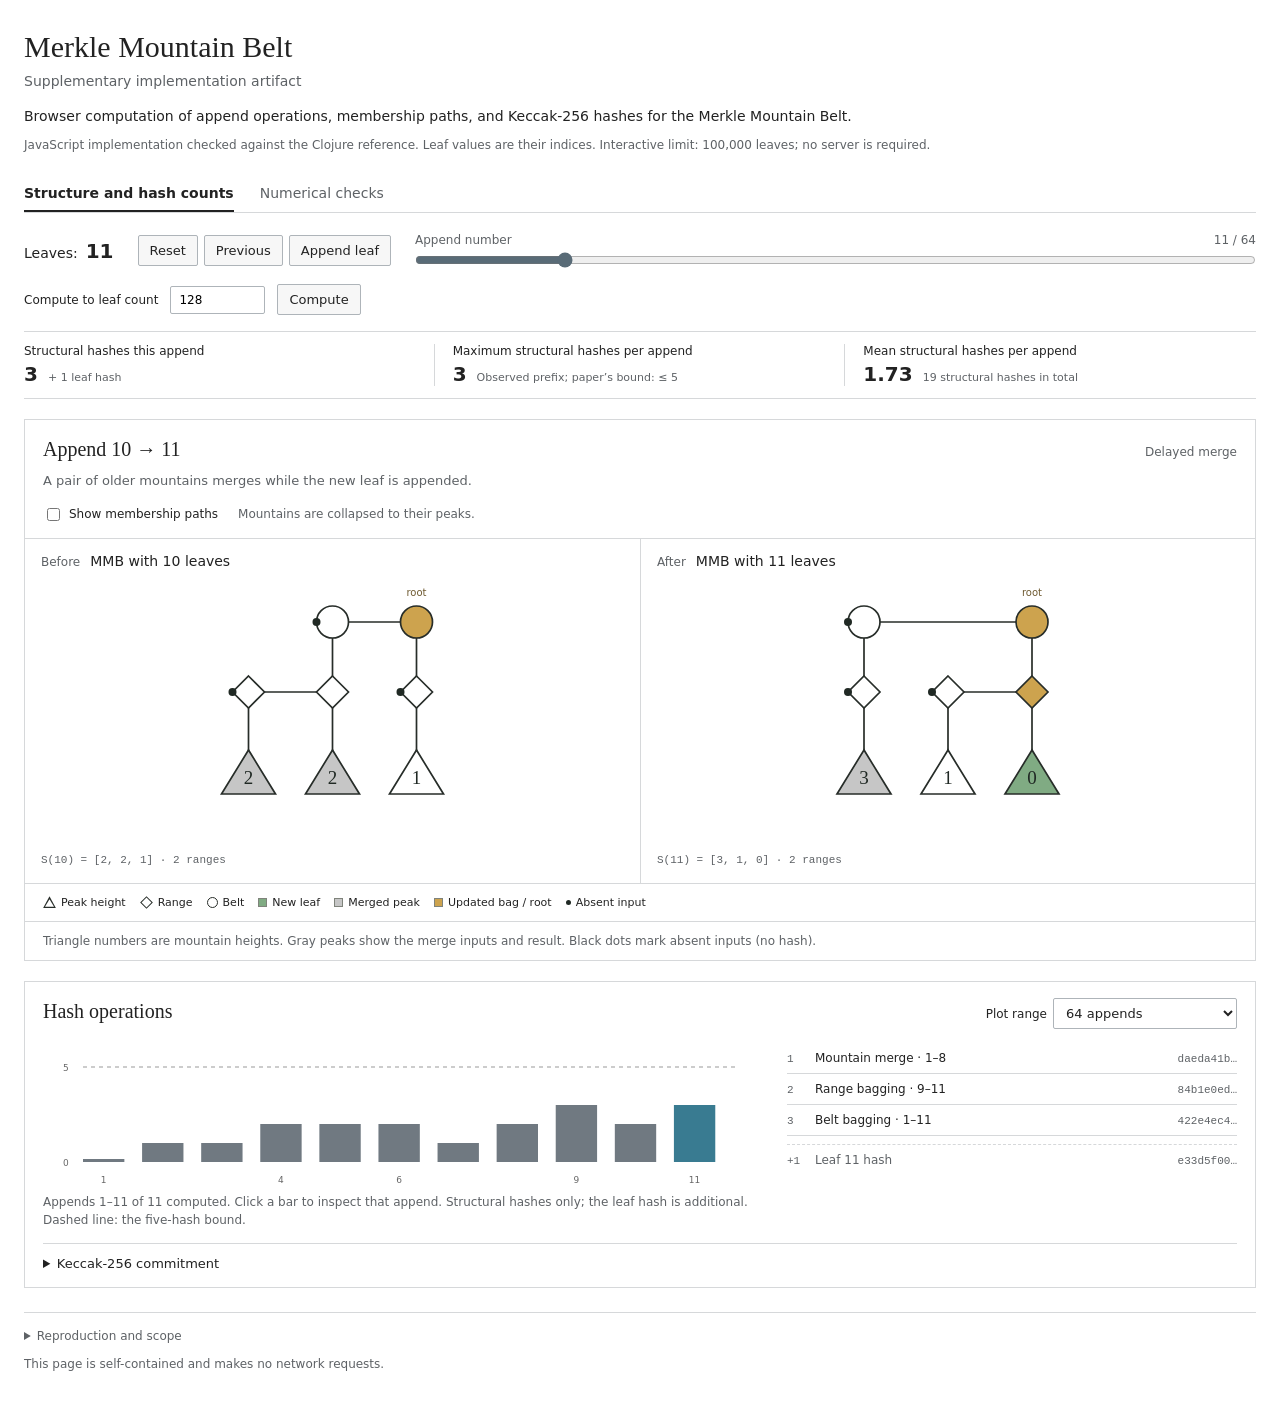
==== docs/index.html @ 8d58eaf4 "add demo interface & instructions" ====
<!doctype html>
<html lang="en">
<head>
  <meta charset="utf-8">
  <meta name="viewport" content="width=device-width,initial-scale=1">
  <meta name="referrer" content="no-referrer">
  <link rel="icon" href="data:,">
  <title>Merkle Mountain Belt — implementation artifact</title>
  <style>:root {
  --paper:#fff; --surface:#fff; --ink:#222; --muted:#5e6266; --line:#d6d8da; --blue:#397b91; --red:#9b3c31;
  font-family:ui-sans-serif,system-ui,-apple-system,BlinkMacSystemFont,"Segoe UI",sans-serif;
  font-size:14px; color:var(--ink); background:var(--paper); font-synthesis:none;
}
* { box-sizing:border-box; }
body { margin:0; }
h1,h2,h3,p { margin:0; }
p { line-height:1.55; }
h1,h2 { font-family:Georgia,"Times New Roman",serif; font-weight:400; }
h1 { font-size:30px; line-height:1.25; }
h2 { font-size:20px; line-height:1.3; }
h3 { font-size:14px; font-weight:600; }
code { font-family:ui-monospace,SFMono-Regular,Consolas,monospace; }
button,input,select { font:inherit; }
.compute-controls { display:flex; flex-wrap:wrap; align-items:center; gap:8px 12px; margin:0 0 16px; font-size:12px; }
.compute-controls input { width:95px; border:1px solid #aeb4b9; border-radius:2px; padding:6px 8px; }
.compute-controls .small { flex:1; min-width:200px; }
button,select,input[type=range],input[type=checkbox],summary { cursor:pointer; }
button,a,input,select,summary,[tabindex] { -webkit-tap-highlight-color:transparent; }
button:focus-visible,a:focus-visible,input:focus-visible,select:focus-visible,summary:focus-visible,[tabindex]:focus-visible { outline:2px solid var(--blue); outline-offset:3px; }
button { color:inherit; }
button:disabled { opacity:.45; cursor:not-allowed; }
a { color:inherit; }
input[type=range],input[type=checkbox] { accent-color:#596b77; }
output,.state-number,.metrics strong { font-variant-numeric:tabular-nums; }
.wrap { max-width:1280px; margin:auto; padding:0 24px; }
.intro { padding:28px 0 22px; }
.intro .subtitle { margin:5px 0 14px; color:var(--muted); }
.intro > p { max-width:980px; }
.intro .scope { margin-top:8px; font-size:12px; color:var(--muted); }
.tabs { display:flex; gap:26px; border-bottom:1px solid var(--line); margin-bottom:20px; }
.tab { background:none; border:0; border-bottom:2px solid transparent; padding:9px 0; font-size:14px; color:var(--muted); }
.tab.active { color:var(--ink); border-bottom-color:var(--ink); font-weight:600; }
.control-bar { display:flex; align-items:center; gap:24px; margin-bottom:16px; }
.state-label { display:flex; gap:8px; align-items:baseline; white-space:nowrap; }
.state-number { font-size:20px; font-weight:600; min-width:25px; }
.transport { display:flex; gap:6px; }
.button { border:1px solid #aeb4b9; border-radius:2px; padding:7px 11px; background:#f7f7f7; font-size:13px; white-space:nowrap; }
.button:hover:enabled { background:#e9ecee; }
.button.full { width:100%; }
.scrubber { display:flex; flex:1; flex-direction:column; gap:5px; min-width:140px; font-size:12px; color:var(--muted); }
.scrubber span { display:flex; justify-content:space-between; gap:10px; }
.scrubber input { width:100%; margin:0; }
.metrics { display:grid; grid-template-columns:repeat(3,minmax(0,1fr)); padding:12px 0; border-top:1px solid var(--line); border-bottom:1px solid var(--line); margin-bottom:20px; }
.metrics > div { display:grid; grid-template-columns:auto 1fr; align-items:baseline; gap:4px 10px; padding:0 18px; border-right:1px solid var(--line); }
.metrics > div:first-child { padding-left:0; }
.metrics > div:last-child { border-right:0; }
.metric-label { grid-column:1/-1; font-size:12px; }
.metrics strong { font-size:20px; font-weight:600; }
.metrics small { font-size:11px; color:var(--muted); }
.panel { background:var(--surface); border:1px solid var(--line); overflow:hidden; }
.panel-heading { display:flex; align-items:baseline; justify-content:space-between; gap:12px; padding:16px 18px 0; }
.panel-description { padding:9px 18px 0; font-size:13px; color:var(--muted); }
.case-label { font-size:12px; color:var(--muted); white-space:nowrap; }
.explorer-grid { display:grid; grid-template-columns:minmax(0,1fr); gap:16px; align-items:start; }
.explorer-grid.with-proof { grid-template-columns:minmax(0,1fr) 282px; }
.graph-options { display:flex; flex-wrap:wrap; align-items:center; gap:10px 20px; padding:13px 18px 0; font-size:12px; }
.path-toggle { display:flex; align-items:center; gap:6px; cursor:pointer; }
.graph-options > span { color:var(--muted); }
.transition-grid { display:grid; grid-template-columns:repeat(2,minmax(0,1fr)); margin-top:14px; border-top:1px solid var(--line); }
.transition-stage { min-width:0; padding:14px 0; }
.transition-stage + .transition-stage { border-left:1px solid var(--line); }
.transition-grid.stacked { grid-template-columns:minmax(0,1fr); }
.transition-grid.stacked .transition-stage + .transition-stage { border-left:0; border-top:1px solid var(--line); }
.stage-heading { display:flex; gap:10px; align-items:baseline; padding:0 16px; }
.stage-heading h3 { font-weight:500; }
.stage-label { font-size:12px; color:var(--muted); }
.stage-sequence,.stage-proof-note { padding:0 16px; font-size:11px; color:var(--muted); }
.stage-sequence { font-family:ui-monospace,monospace; }
.stage-proof-note { margin-top:6px; color:#286781; }
.graph-viewport { overflow:auto; padding:0 8px; margin-top:8px; background:var(--surface); }
.graph-viewport svg { display:block; min-width:100%; }
.legend { display:flex; flex-wrap:wrap; align-items:center; gap:10px 14px; padding:12px 18px; border-top:1px solid var(--line); font-size:11px; }
.legend span { display:flex; align-items:center; gap:5px; }
.symbol { display:inline-block; width:11px; height:11px; border:1.3px solid #272d29; background:var(--surface); }
.symbol.circle { border-radius:50%; }
.symbol.rhombus { transform:rotate(45deg); width:9px; height:9px; margin:0 2px; }
.symbol.triangle { border:0; width:13px; height:12px; background:#272d29; clip-path:polygon(50% 0,100% 100%,0 100%); position:relative; }
.symbol.triangle:after { content:""; position:absolute; inset:3px 2px 1.5px; background:var(--surface); clip-path:polygon(50% 0,100% 100%,0 100%); }
.swatch { width:9px; height:9px; display:inline-block; border:1px solid #7f837b; }
.swatch.new-leaf { background:#80ab83; }
.swatch.merged-peak { background:#c6c6c6; }
.swatch.updated-bag { background:#cda34e; }
.identity-dot { width:5px; height:5px; border-radius:50%; background:#202924; display:inline-block; }
.dot { display:inline-block; width:8px; height:8px; border-radius:50%; }
.dot.sibling { background:#f0cd79; }
.structure-note { padding:10px 18px; border-top:1px solid var(--line); font-size:12px; line-height:1.5; color:var(--muted); }
.proof-panel { padding:16px; }
.proof-panel > label { font-size:12px; display:block; margin:15px 0 6px; }
select { border:1px solid #aeb4b9; background:var(--surface); border-radius:2px; padding:6px 8px; font-size:13px; color:var(--ink); }
.proof-panel select { width:100%; }
.proof-panel input[type=number] { width:100%; border:1px solid #aeb4b9; border-radius:2px; padding:6px 8px; }
.proof-summary { display:flex; flex-wrap:wrap; align-items:baseline; gap:5px 8px; margin:15px 0 8px; font-size:12px; }
.proof-summary strong { font-size:15px; }
.proof-summary span:last-child { margin-left:auto; font-size:11px; color:var(--muted); }
.small { font-size:12px; line-height:1.5; }
.muted { color:var(--muted); }
.proof-steps { list-style:none; padding:0; margin:12px 0; max-height:165px; overflow:auto; }
.proof-steps li { display:flex; gap:10px; align-items:center; padding:7px 0; font-family:ui-monospace,monospace; font-size:12px; border-bottom:1px solid var(--line); }
.proof-steps .step-number { color:var(--muted); font-size:11px; min-width:12px; }
.proof-steps li span:last-child { margin-left:auto; font-size:11px; color:var(--muted); }
.proof-panel .tamper-label { display:flex; align-items:center; gap:6px; font-size:12px; margin:14px 0; }
.result { font-size:12px; line-height:1.5; padding:9px 10px; background:#f5f5f5; margin:12px 0; border-left:2px solid #c4c8cb; }
.result.pass { background:#f3f7f2; color:#305c35; border-color:#7b9d7b; }
.result.fail { background:#fbf2ee; color:var(--red); border-color:#bb7b69; }
.hash-panel,.amortized-panel,.source-panel { margin-top:20px; }
.ledger-grid { display:grid; grid-template-columns:minmax(0,1.6fr) minmax(0,1fr); gap:24px; padding:14px 18px; }
.ledger-grid svg { width:100%; height:150px; display:block; }
.history-control { display:flex; flex-wrap:wrap; align-items:center; gap:6px; font-size:12px; }
.ledger-row { display:flex; gap:10px; align-items:baseline; border-bottom:1px solid var(--line); padding:8px 0; font-size:12px; }
.ledger-row > span:first-child { color:var(--muted); font-family:ui-monospace,monospace; font-size:11px; width:18px; flex-shrink:0; }
.ledger-row strong { font-weight:500; }
.ledger-row code { font-size:11px; color:var(--muted); margin-left:auto; }
.ledger-row.leaf-row { color:var(--muted); border-top:1px dashed var(--line); border-bottom:0; margin-top:8px; }
.root-details { margin:0 18px 16px; border-top:1px solid var(--line); padding-top:12px; }
.root-details summary { font-size:13px; }
.root-details code { display:block; overflow-wrap:anywhere; font-size:12px; padding:12px 0; }
.checks-intro { display:flex; justify-content:space-between; gap:30px; padding:4px 0 10px; }
.checks-intro p { max-width:720px; font-size:13px; color:var(--muted); margin-top:9px; }
.check-actions { display:flex; gap:8px; align-items:center; flex-wrap:wrap; justify-content:flex-end; font-size:12px; max-width:285px; flex-shrink:0; }
.check-actions label { width:100%; text-align:right; }
.check-cards { margin:16px 0; }
.check-card { display:grid; grid-template-columns:minmax(150px,1fr) 150px minmax(0,2fr); gap:5px 20px; padding:13px 0; border-bottom:1px solid var(--line); }
.check-card:first-child { border-top:1px solid var(--line); }
.check-card h3 { font-weight:500; }
.check-card .check-value { font-size:14px; color:#305c35; font-variant-numeric:tabular-nums; }
.check-card .check-value.fail { color:var(--red); }
.check-card p { font-size:13px; }
.check-card code { grid-column:3; font-size:11px; color:var(--muted); overflow-wrap:anywhere; }
.k-control { font-size:13px; display:flex; align-items:center; gap:10px; }
.amortized-grid { display:grid; grid-template-columns:minmax(0,1.25fr) minmax(0,1fr); gap:28px; padding:16px 18px; }
.amortized-grid svg { width:100%; height:170px; display:block; }
.comparison-row { display:grid; grid-template-columns:1fr auto; gap:5px 10px; padding:10px 0; border-bottom:1px solid var(--line); font-size:12px; }
.comparison-row span { color:var(--muted); }
.comparison-row small { grid-column:1/-1; font-size:11px; color:var(--muted); overflow-wrap:anywhere; }
.source-panel { padding-bottom:16px; }
#source-tests { padding:12px 18px; }
.source-test { display:flex; gap:15px; padding:9px 0; border-bottom:1px solid var(--line); font-size:12px; align-items:baseline; }
.source-test code { overflow-wrap:anywhere; }
.source-test span { margin-left:auto; color:#305c35; white-space:nowrap; }
.source-panel > p { padding:0 18px; }
footer { margin-top:24px; border-top:1px solid var(--line); padding:16px 0 28px; font-size:12px; color:var(--muted); }
footer details p { max-width:900px; margin-top:10px; }
footer > p { margin-top:12px; }
svg text { font-family:ui-sans-serif,system-ui,sans-serif; }
.graph-edge { fill:none; stroke:#272d29; stroke-width:1.7; }
.graph-edge.on-path { stroke:#397b91; stroke-width:3; }
.graph-node[data-select-leaf] { cursor:pointer; }
.graph-node:focus { outline:none; }
.graph-node:focus .node-shape { stroke:#153d59; stroke-width:3; }
.graph-node text { pointer-events:none; }
.graph-node:hover .node-shape { filter:brightness(.94); }
.graph-node .node-height { font-family:Georgia,"Times New Roman",serif; }
[hidden] { display:none !important; }
@media (max-width:1000px) {
  .control-bar { gap:14px; }
  .metrics > div { padding:0 12px; }
  .metrics small { grid-column:1/-1; }
  .explorer-grid.with-proof { grid-template-columns:minmax(0,1fr) 260px; gap:12px; }
  .check-card { grid-template-columns:minmax(130px,1fr) 125px minmax(0,2fr); gap:5px 12px; }
}
@media (max-width:720px) {
  .wrap { padding:0 16px; }
  .intro { padding:22px 0 18px; }
  h1 { font-size:27px; }
  h2 { font-size:19px; }
  .tabs { gap:22px; }
  .tab { text-align:left; font-size:13px; }
  .control-bar { flex-wrap:wrap; justify-content:space-between; gap:12px 8px; }
  .transport { gap:5px; }
  .button { padding:7px 9px; }
  .scrubber { flex-basis:100%; }
  .metrics { grid-template-columns:1fr; padding:0; }
  .metrics > div,.metrics > div:first-child { grid-template-columns:1fr auto; padding:9px 0; border-right:0; border-bottom:1px solid #e7e8e9; }
  .metrics > div:last-child { border-bottom:0; }
  .metric-label { grid-column:auto; }
  .metrics strong { font-size:18px; }
  .metrics small { grid-column:1/-1; }
  .explorer-grid.with-proof,.transition-grid { grid-template-columns:minmax(0,1fr); }
  .transition-stage + .transition-stage { border-left:0; border-top:1px solid var(--line); }
  .panel-heading { flex-wrap:wrap; padding:14px 14px 0; }
  .panel-description { padding:9px 14px 0; }
  .graph-options { padding:12px 14px 0; }
  .stage-heading,.stage-sequence,.stage-proof-note { padding-left:14px; padding-right:14px; }
  .legend,.structure-note { padding:10px 14px; }
  .ledger-grid,.amortized-grid { grid-template-columns:minmax(0,1fr); gap:14px; padding:14px; }
  .root-details { margin:0 14px 14px; }
  .checks-intro { display:block; }
  .check-actions { max-width:none; justify-content:flex-start; margin-top:16px; }
  .check-actions label { width:auto; text-align:left; }
  .check-card { grid-template-columns:minmax(0,1fr) auto; gap:7px 12px; }
  .check-card p,.check-card code { grid-column:1/-1; }
  .source-test { flex-wrap:wrap; gap:5px; }
  .source-test span { margin-left:0; }
  #source-tests { padding:12px 14px; }
  .source-panel > p { padding:0 14px; }
}
</style>
</head>
<body>
  <main class="wrap">
    <header class="intro">
      <h1>Merkle Mountain Belt</h1>
      <p class="subtitle">Supplementary implementation artifact</p>
      <p>Browser computation of append operations, membership paths, and Keccak-256 hashes for the Merkle Mountain Belt.</p>
      <p class="scope">JavaScript implementation checked against the Clojure reference. Leaf values are their indices. Interactive limit: 100,000 leaves; no server is required.</p>
    </header>
    <nav class="tabs" aria-label="Artifact views">
      <button id="explorer-tab" class="tab active" aria-current="page" data-view="explorer">Structure and hash counts</button>
      <button id="checks-tab" class="tab" data-view="checks">Numerical checks</button>
    </nav>
    <section id="explorer-view" aria-labelledby="explorer-tab">
      <div class="control-bar">
        <div class="state-label"><span>Leaves:</span><span id="state-n" class="state-number">11</span></div>
        <div class="transport"><button id="reset" class="button">Reset</button><button id="back" class="button" aria-label="Previous state">Previous</button><button id="append" class="button">Append leaf</button></div>
        <label class="scrubber" for="position"><span>Append number <output id="position-label">11 / 64</output></span><input id="position" type="range" min="0" max="64" value="11"></label>
      </div>
      <form id="compute-form" class="compute-controls"><label for="target-n">Compute to leaf count</label><input id="target-n" type="number" min="0" max="100000" step="1" value="128" required><button id="compute" class="button" type="submit">Compute</button><button id="cancel-compute" class="button" type="button" hidden>Cancel</button><span id="compute-status" class="small muted" role="status" aria-live="polite"></span></form>
      <div class="metrics">
        <div><span class="metric-label">Structural hashes this append</span><strong id="hash-now">0</strong><small id="leaf-cost">+ 1 leaf hash</small></div>
        <div><span class="metric-label">Maximum structural hashes per append</span><strong id="hash-max">0</strong><small>Observed prefix; paper’s bound: ≤ 5</small></div>
        <div><span class="metric-label">Mean structural hashes per append</span><strong id="hash-mean">0</strong><small id="hash-total">0 structural hashes in total</small></div>
      </div>
      <div id="explorer-grid" class="explorer-grid">
        <section class="panel graph-panel" aria-labelledby="graph-heading">
          <div class="panel-heading"><h2 id="graph-heading">Append 10 → 11</h2><span id="append-case" class="case-label">Delayed merge</span></div>
          <p id="state-description" class="panel-description"></p>
          <div class="graph-options"><label class="path-toggle"><input id="show-membership" type="checkbox" aria-controls="proof-panel graph graph-before"> Show membership paths</label><span id="graph-mode-description">Mountains are collapsed to their peaks.</span></div>
          <div id="transition-grid" class="transition-grid">
            <section class="transition-stage" aria-labelledby="before-heading">
              <div class="stage-heading"><span class="stage-label">Before</span><h3 id="before-heading">MMB with <span id="before-n">10</span> <span id="before-unit">leaves</span></h3></div>
              <div id="graph-before-viewport" class="graph-viewport" tabindex="0" aria-label="Scrollable MMB before append"><svg id="graph-before" role="img" aria-labelledby="before-heading"></svg></div>
              <p id="before-sequence" class="stage-sequence"></p><p id="before-proof-note" class="stage-proof-note" hidden></p>
            </section>
            <section class="transition-stage" aria-labelledby="after-heading">
              <div class="stage-heading"><span class="stage-label">After</span><h3 id="after-heading">MMB with <span id="after-n">11</span> <span id="after-unit">leaves</span></h3></div>
              <div id="graph-viewport" class="graph-viewport" tabindex="0" aria-label="Scrollable MMB after append"><svg id="graph" role="img" aria-labelledby="after-heading"></svg></div>
              <p id="after-sequence" class="stage-sequence"></p><p id="after-proof-note" class="stage-proof-note" hidden></p>
            </section>
          </div>
          <div class="legend"><span><i class="symbol triangle"></i>Peak height</span><span><i class="symbol rhombus"></i>Range</span><span><i class="symbol circle"></i>Belt</span><span><i class="swatch new-leaf"></i>New leaf</span><span><i class="swatch merged-peak"></i>Merged peak</span><span><i class="swatch updated-bag"></i>Updated bag / root</span><span><i class="identity-dot"></i>Absent input</span><span id="mountain-node-legend" hidden><i class="symbol square"></i>Node height</span><span id="collapsed-legend" hidden><svg width="14" height="23" viewBox="0 0 14 23" aria-hidden="true"><rect x="3" y="1" width="8" height="8" fill="none" stroke="currentColor"/><text x="7" y="21" text-anchor="middle" font-size="15" fill="currentColor">…</text></svg>Collapsed subtree</span><span id="sibling-legend" hidden><i class="dot sibling"></i>Proof sibling</span></div>
          <div class="structure-note"><span id="graph-note">Triangle numbers are mountain heights. Black dots mark absent inputs; their bagging nodes reuse the right child without hashing.</span></div>
        </section>
        <aside id="proof-panel" class="panel proof-panel" aria-labelledby="proof-heading" hidden>
          <h2 id="proof-heading">Membership path</h2>
          <label id="leaf-label" for="leaf-select">Leaf to inspect</label><select id="leaf-select"></select><input id="leaf-number" type="number" min="1" step="1" required hidden><p id="leaf-range" class="small muted" hidden></p>
          <div class="proof-summary"><span>Proof length</span><strong id="proof-length">—</strong><span id="proof-prediction"></span></div>
          <p class="small">Proof for the after state. Select a leaf above, or choose a collapsed subtree to follow a leaf inside it. Gold nodes supply sibling values.</p>
          <ol id="proof-steps" class="proof-steps"></ol>
          <label class="tamper-label"><input id="tamper" type="checkbox"> Alter the first sibling digest</label>
          <button id="verify" class="button full">Check membership path</button>
          <div id="proof-result" class="result muted" role="status" aria-live="polite">Select a leaf to inspect its path.</div>
          <p class="small muted">Recomputes the Keccak-256 root from the leaf index and sibling digests, and checks interval adjacency and coverage.</p>
        </aside>
      </div>
      <section class="panel hash-panel" aria-labelledby="ledger-heading">
        <div class="panel-heading"><h2 id="ledger-heading">Hash operations</h2><label class="history-control" for="history-range">Plot range <select id="history-range"><option value="64">64 appends</option><option value="256">256 appends</option><option value="1024">1,024 appends</option><option value="all">All computed appends</option></select></label></div>
        <div class="ledger-grid"><div><svg id="history" role="img" aria-label="Structural hashes per append"></svg><p id="history-caption" class="small muted"></p></div><div id="ledger"></div></div>
        <details class="root-details"><summary>Keccak-256 commitment</summary><code id="root-hash"></code><p class="small muted">Computed in this browser. Each leaf is its index encoded as an 8-byte little-endian integer. Internal nodes hash the ordered pair of child digests. An absent child is an identity operation and costs no hash.</p></details>
      </section>
    </section>
    <section id="checks-view" aria-labelledby="checks-tab" hidden>
      <div class="checks-intro"><div><h2>Checks on browser-computed states</h2><p>Checks evaluate the generated structures and compare their roots and hash counts with Clojure reference values where available. These finite checks do not constitute formal proofs.</p></div><div class="check-actions"><label for="check-limit">Check states 1 through</label><select id="check-limit"><option>8</option><option>16</option><option>32</option><option selected>64</option><option>128</option><option>256</option><option>512</option><option>1024</option></select><button id="run-checks" class="button">Run checks</button><button id="cancel-checks" class="button" hidden>Cancel</button></div></div>
      <p id="check-status" role="status" aria-live="polite" class="result muted">Choose a range and run the checks.</p>
      <div id="check-results" class="check-cards"></div>
      <section class="panel amortized-panel">
        <div class="panel-heading"><h2>Mean proof size by recency</h2><label class="k-control" for="recency">Recency k <select id="recency"></select></label></div>
        <p class="panel-description">The browser generates membership paths over a full sampling period for each k, then compares their mean length with the structural prediction and the paper’s bound.</p>
        <div class="amortized-grid"><div><svg id="proof-chart" role="img" aria-label="Recorded proof sizes over the sampling period"></svg><p id="sampling-window" class="small muted"></p></div><div id="amortized-values"></div></div>
      </section>
      <section class="panel source-panel"><div class="panel-heading"><h2>Source test results at export</h2><span class="small muted">Clojure / JVM</span></div><div id="source-tests"></div><p class="small muted">Results for selected tests from <code>src/paper_test.clj</code>; this is not a report for the full repository test suite.</p></section>
    </section>
    <footer><details><summary>Reproduction and scope</summary><p>From the repository root, run <code>clojure -M reviewer/export.clj</code>. The generator produces this standalone <code>docs/index.html</code>, including Clojure reference fixtures. See <code>reviewer/README.md</code> for validation and anonymous Pages setup.</p><p>The browser implements the append schedule and reuses range/belt hashes when their operands are unchanged. Structural counts exclude the one leaf hash per append, layout, proof generation, and verification. They measure hash work, not browser execution time. Previous states are retained for navigation.</p><p>Clojure reference checks cover all 64 initial roots and paths, hash counts through 4,096 appends, selected larger roots, and recency samples 1–16. Source test results above are recorded during export, not executed in this browser. Lemma numbers may differ between paper revisions.</p></details><p>This page is self-contained and makes no network requests.</p></footer>
  </main>
  <script id="artifact-data" type="application/json">{"amortized":[{"k":1,"mmbBound":2.1875,"mmbObserved":1.0,"mmbStructural":1.0,"period":4,"restricted":0.5,"sizes":[0,1,1,2],"ummbFormula":0.5,"ummbObserved":0.5},{"k":2,"mmbBound":3.75,"mmbObserved":2.0,"mmbStructural":2.0,"period":4,"restricted":1.0,"sizes":[1,2,2,3],"ummbFormula":1.25,"ummbObserved":1.25},{"k":3,"mmbBound":4.1875,"mmbObserved":3.0,"mmbStructural":3.0,"period":8,"restricted":1.5,"sizes":[2,2,3,3,3,3,4,4],"ummbFormula":1.5,"ummbObserved":1.5},{"k":4,"mmbBound":4.6875,"mmbObserved":3.375,"mmbStructural":3.375,"period":8,"restricted":1.75,"sizes":[2,3,3,4,3,4,4,4],"ummbFormula":1.875,"ummbObserved":1.875},{"k":5,"mmbBound":5.5,"mmbObserved":3.75,"mmbStructural":3.75,"period":8,"restricted":2.0,"sizes":[3,3,4,4,4,4,4,4],"ummbFormula":2.25,"ummbObserved":2.25},{"k":6,"mmbBound":5.6875,"mmbObserved":4.0,"mmbStructural":4.0,"period":8,"restricted":2.0,"sizes":[3,4,4,4,4,4,4,5],"ummbFormula":2.375,"ummbObserved":2.375},{"k":7,"mmbBound":5.875,"mmbObserved":4.6875,"mmbStructural":4.6875,"period":16,"restricted":2.5,"sizes":[4,4,4,4,4,4,5,5,5,5,5,5,5,5,6,5],"ummbFormula":2.5,"ummbObserved":2.5},{"k":8,"mmbBound":6.125,"mmbObserved":4.8125,"mmbStructural":4.8125,"period":16,"restricted":2.625,"sizes":[4,4,4,4,4,5,5,6,5,5,5,5,5,6,5,5],"ummbFormula":2.6875,"ummbObserved":2.6875},{"k":9,"mmbBound":6.375,"mmbObserved":4.9375,"mmbStructural":4.9375,"period":16,"restricted":2.75,"sizes":[4,4,4,4,5,5,6,6,5,5,5,5,6,5,5,5],"ummbFormula":2.875,"ummbObserved":2.875},{"k":10,"mmbBound":6.625,"mmbObserved":5.125,"mmbStructural":5.125,"period":16,"restricted":2.875,"sizes":[4,4,4,5,5,6,6,6,5,5,5,6,5,5,5,6],"ummbFormula":3.0625,"ummbObserved":3.0625},{"k":11,"mmbBound":7.0625,"mmbObserved":5.3125,"mmbStructural":5.3125,"period":16,"restricted":3.0,"sizes":[4,4,5,5,6,6,6,6,5,5,6,5,5,5,6,6],"ummbFormula":3.25,"ummbObserved":3.25},{"k":12,"mmbBound":7.15625,"mmbObserved":5.4375,"mmbStructural":5.4375,"period":16,"restricted":3.0,"sizes":[4,5,5,6,6,6,6,5,5,6,5,5,5,6,6,6],"ummbFormula":3.3125,"ummbObserved":3.3125},{"k":13,"mmbBound":7.25,"mmbObserved":5.5625,"mmbStructural":5.5625,"period":16,"restricted":3.0,"sizes":[5,5,6,6,6,6,5,5,6,5,5,5,6,6,6,6],"ummbFormula":3.375,"ummbObserved":3.375},{"k":14,"mmbBound":7.34375,"mmbObserved":5.6875,"mmbStructural":5.6875,"period":16,"restricted":3.0,"sizes":[5,6,6,6,6,5,5,6,5,5,5,6,6,6,6,7],"ummbFormula":3.4375,"ummbObserved":3.4375},{"k":15,"mmbBound":7.40625,"mmbObserved":6.21875,"mmbStructural":6.21875,"period":32,"restricted":3.5,"sizes":[6,6,6,6,5,5,6,5,5,5,6,6,6,6,7,7,7,7,7,7,6,6,7,6,6,6,7,7,7,7,7,6],"ummbFormula":3.5,"ummbObserved":3.5},{"k":16,"mmbBound":7.53125,"mmbObserved":6.25,"mmbStructural":6.25,"period":32,"restricted":3.5625,"sizes":[6,6,6,5,5,6,5,5,5,6,6,6,6,7,7,8,7,7,7,6,6,7,6,6,6,7,7,7,7,7,6,6],"ummbFormula":3.59375,"ummbObserved":3.59375}],"formatVersion":2,"liveReference":{"checkpoints":[{"case":"delayed","events":[{"left":"1e5dcd8dbfd39802fe5df4b123fbec7788d0e04c7dd441f8b7b6968fb2d700ea","result":"09bed3073cf5d67f73613eb7beddbed40f270adf56dc39554b6afeb6bd5d8175","right":"ee1b21a3b55f00d7a1ddc22f647f621c5e358136b4436cdbc18700afa92e28f0"},{"left":"21c6eb5877951869e10ac65c6625c9070a7630ce7f9f6bc91d0f8fc1a9170ecf","result":"52cfadce8a4f25d16ed25e2ac852be5944930afa894f1fc7b3684f64233a2306","right":"09bed3073cf5d67f73613eb7beddbed40f270adf56dc39554b6afeb6bd5d8175"},{"left":"52cfadce8a4f25d16ed25e2ac852be5944930afa894f1fc7b3684f64233a2306","result":"f4bf6d1e18bbc0d77578af80c336eab69ba79d06961df6e80a6430d2f94a1804","right":"19bdaecdce1a12d59eea5f1f3796c504ec1e8e14673c52463decab62144a90a9"}],"hashes":3,"leafHash":"19bdaecdce1a12d59eea5f1f3796c504ec1e8e14673c52463decab62144a90a9","n":65,"root":"f4bf6d1e18bbc0d77578af80c336eab69ba79d06961df6e80a6430d2f94a1804"},{"case":"no-merge","events":[{"left":"605bab083cb9452ef9583319918b8d981423b98e1111cfc53d7857c5efc91d7a","result":"a1185421203ed22f5708daa3efb6f9ef5a736c74d3d1b63fcb045a3114fb6acc","right":"5b066b52cc4c897818d13a69f46ac3e3fc50ede0da511a04b64789b1b8d665b1"}],"hashes":1,"leafHash":"5b066b52cc4c897818d13a69f46ac3e3fc50ede0da511a04b64789b1b8d665b1","n":127,"root":"a1185421203ed22f5708daa3efb6f9ef5a736c74d3d1b63fcb045a3114fb6acc"},{"case":"fresh","events":[{"left":"5b066b52cc4c897818d13a69f46ac3e3fc50ede0da511a04b64789b1b8d665b1","result":"b76e717589231818eca8b0bbaf0b321f76c485c95ef4e7144242b5f7a604f6cf","right":"279ccaa5286d33aef7f5f12c6b486dcf3a060180eb8006050409c12f2f441b43"},{"left":"605bab083cb9452ef9583319918b8d981423b98e1111cfc53d7857c5efc91d7a","result":"18cf614cdf0429ec90916f6ab57fd6c9848cdfc842f6578692558cf779b0f7ea","right":"b76e717589231818eca8b0bbaf0b321f76c485c95ef4e7144242b5f7a604f6cf"}],"hashes":2,"leafHash":"279ccaa5286d33aef7f5f12c6b486dcf3a060180eb8006050409c12f2f441b43","n":128,"root":"18cf614cdf0429ec90916f6ab57fd6c9848cdfc842f6578692558cf779b0f7ea"},{"case":"delayed","events":[{"left":"303fdd76e747e55b274c316a38e4e8f0c7f13bb781d596107d658aac94e62046","result":"fd383ca01557d917790a20b92f8059ee3c60b1224295ca766c068c2e995126cd","right":"b76e717589231818eca8b0bbaf0b321f76c485c95ef4e7144242b5f7a604f6cf"},{"left":"d0b2228d596ec8f98c0c12121212c72800bb958c2455881ae3b8c8220c32fc14","result":"898ab88954eb02c0450821a3c8011cd71d7b0da599a39dcd113258113ac2f0d4","right":"fd383ca01557d917790a20b92f8059ee3c60b1224295ca766c068c2e995126cd"},{"left":"898ab88954eb02c0450821a3c8011cd71d7b0da599a39dcd113258113ac2f0d4","result":"68a2e40b1f6d17555c76c869938214e11c1565806fa8154df314015e514c8950","right":"1d31c900046c76cb6036463c7445b70f7e401fcea05da06d4d806bc3378e8cd8"}],"hashes":3,"leafHash":"1d31c900046c76cb6036463c7445b70f7e401fcea05da06d4d806bc3378e8cd8","n":129,"root":"68a2e40b1f6d17555c76c869938214e11c1565806fa8154df314015e514c8950"},{"case":"no-merge","events":[{"left":"1921de3accf8f62682f8437fe22b9e9150e72b2ded2ecbfa22b41e7c35a8f7db","result":"31f57d16174a0b5de82d2df590311086ad1d4ae0cf3d00b326140badff80e023","right":"6daf4f69f1d9bf468183594f03703525e0abe865de2e95468021d1ff0e92daed"}],"hashes":1,"leafHash":"6daf4f69f1d9bf468183594f03703525e0abe865de2e95468021d1ff0e92daed","n":255,"root":"31f57d16174a0b5de82d2df590311086ad1d4ae0cf3d00b326140badff80e023"},{"case":"fresh","events":[{"left":"6daf4f69f1d9bf468183594f03703525e0abe865de2e95468021d1ff0e92daed","result":"fff457779062629824140821ca3c46b5f3566600151dabd7b2e7bf181036b825","right":"22d2c1f4190752ad0d273024267197c5c65e1069dfff1baca7302e3fbca3c523"},{"left":"1921de3accf8f62682f8437fe22b9e9150e72b2ded2ecbfa22b41e7c35a8f7db","result":"552770bf5440395cfc3e33c36b68a45b03f6d73cbea2c4ef7b24dfecbae708fe","right":"fff457779062629824140821ca3c46b5f3566600151dabd7b2e7bf181036b825"}],"hashes":2,"leafHash":"22d2c1f4190752ad0d273024267197c5c65e1069dfff1baca7302e3fbca3c523","n":256,"root":"552770bf5440395cfc3e33c36b68a45b03f6d73cbea2c4ef7b24dfecbae708fe"},{"case":"delayed","events":[{"left":"b984a1fa9cdf2bbdb0fc02cd61bb70083f17974b596a7f8fa1ceb2b2cc1b28e0","result":"e4640e29764dc3af7d1af5283980d82723005c9711f3602025eedbd722b0e15b","right":"fff457779062629824140821ca3c46b5f3566600151dabd7b2e7bf181036b825"},{"left":"eb02fcee582e53a778fd8edceb5ca09ba9cef135fc4239a1d9fd9095ed51a18e","result":"b007e494322c619666d6970d2b28ff44c77b2d03c75336a538c725d398023bfc","right":"e4640e29764dc3af7d1af5283980d82723005c9711f3602025eedbd722b0e15b"},{"left":"b007e494322c619666d6970d2b28ff44c77b2d03c75336a538c725d398023bfc","result":"1f66d412622bd230962abc4604c33cac8cf8d257bb86ae1b8485b39081f80e83","right":"22ac9e574a19f0d026ade67301092593a3416fee9665d47e6478db2153c38b25"}],"hashes":3,"leafHash":"22ac9e574a19f0d026ade67301092593a3416fee9665d47e6478db2153c38b25","n":257,"root":"1f66d412622bd230962abc4604c33cac8cf8d257bb86ae1b8485b39081f80e83"},{"case":"no-merge","events":[{"left":"355c0514a67ba326fecfa9e324bfe12288c9a431d4d9858ad1f7f0b37852898f","result":"362bc0b0bf3958bb374ce504ea1814e871fbc58cecabb80297b533af55fce151","right":"f2e82f6db01582f82f92170dc33dde88d19889abb807bed5b6123fd6aabc794a"}],"hashes":1,"leafHash":"f2e82f6db01582f82f92170dc33dde88d19889abb807bed5b6123fd6aabc794a","n":511,"root":"362bc0b0bf3958bb374ce504ea1814e871fbc58cecabb80297b533af55fce151"},{"case":"fresh","events":[{"left":"f2e82f6db01582f82f92170dc33dde88d19889abb807bed5b6123fd6aabc794a","result":"39d554a6cad6c51dc6b64d8dc0fb92697b55ef528ddd2ce63a1b3f0a6280df6c","right":"a88d962ceb769d13dd202a8b8478e3a3f9d762a5702f76db9fd33d9f6af919ea"},{"left":"355c0514a67ba326fecfa9e324bfe12288c9a431d4d9858ad1f7f0b37852898f","result":"890488f31eafdfd17b0dc599e0ece913b921e9ee8a8a9c56afb1dec5c6f528ba","right":"39d554a6cad6c51dc6b64d8dc0fb92697b55ef528ddd2ce63a1b3f0a6280df6c"}],"hashes":2,"leafHash":"a88d962ceb769d13dd202a8b8478e3a3f9d762a5702f76db9fd33d9f6af919ea","n":512,"root":"890488f31eafdfd17b0dc599e0ece913b921e9ee8a8a9c56afb1dec5c6f528ba"},{"case":"delayed","events":[{"left":"a2bd71d11e9978a3ee61237f37818bdbb7ba28f15763067e3af46042d25bbd1a","result":"33da4af19154ecc0214b71d354ffb3ba20391a6f889199d390c116e1bee6a869","right":"39d554a6cad6c51dc6b64d8dc0fb92697b55ef528ddd2ce63a1b3f0a6280df6c"},{"left":"1e5e1ad4c94e25c75e6aa2515e706ede2b7b4fc81f6b27ddb4d0b66778f9a79b","result":"256d6df7f8a36d9cdc059b55fd4e622d9565479d342380773fc26000800b4347","right":"33da4af19154ecc0214b71d354ffb3ba20391a6f889199d390c116e1bee6a869"},{"left":"256d6df7f8a36d9cdc059b55fd4e622d9565479d342380773fc26000800b4347","result":"0367098eaa03b6538d8b501fefff8ed5bbb8c7708dc18233fe220b5a337c7243","right":"a31e93c9defb3aa17281ff5dd26987bf6def18903db0c182c15bdb487217d63e"}],"hashes":3,"leafHash":"a31e93c9defb3aa17281ff5dd26987bf6def18903db0c182c15bdb487217d63e","n":513,"root":"0367098eaa03b6538d8b501fefff8ed5bbb8c7708dc18233fe220b5a337c7243"},{"case":"no-merge","events":[{"left":"cd1ea0db2a685b749312ff59b51d074fe991e20292b1755bee88855ccd19f489","result":"2379c10d3976752bdebc54e7d0d132c9e6ec284ac0c27fe32a07112607232c37","right":"b78fa10bcd12c29f04f2a18ee4eb53a36e00ec4bf474b5707b2dd412e6fda259"}],"hashes":1,"leafHash":"b78fa10bcd12c29f04f2a18ee4eb53a36e00ec4bf474b5707b2dd412e6fda259","n":1023,"root":"2379c10d3976752bdebc54e7d0d132c9e6ec284ac0c27fe32a07112607232c37"},{"case":"fresh","events":[{"left":"b78fa10bcd12c29f04f2a18ee4eb53a36e00ec4bf474b5707b2dd412e6fda259","result":"1f0e8b6f00a4735c631565cdd6f5d6f0ce6bfa75de1f6d640d1a439eadcd98d8","right":"044897ed4c7fcc41fbcb488b8ebb914ecbd99886b1d600922e2c5d1fc3f1c881"},{"left":"cd1ea0db2a685b749312ff59b51d074fe991e20292b1755bee88855ccd19f489","result":"80c4edcbdfdf4a5ad13f77bdc79ae074b1ef4cb8e9d03aec0350ad82b8d2f090","right":"1f0e8b6f00a4735c631565cdd6f5d6f0ce6bfa75de1f6d640d1a439eadcd98d8"}],"hashes":2,"leafHash":"044897ed4c7fcc41fbcb488b8ebb914ecbd99886b1d600922e2c5d1fc3f1c881","n":1024,"root":"80c4edcbdfdf4a5ad13f77bdc79ae074b1ef4cb8e9d03aec0350ad82b8d2f090"},{"case":"delayed","events":[{"left":"684f4b2006ba418cc59fc9854c4d3ad150ccc565f4ef9e41654603aa5e6a0b8f","result":"3365e4c308883017abd1310298bbb2f9ae3629e791bf6ce2604116b980f37009","right":"1f0e8b6f00a4735c631565cdd6f5d6f0ce6bfa75de1f6d640d1a439eadcd98d8"},{"left":"415e6c952f29001d49130d8d9dca0c33c2eadcea45a85380c76460e0b3c6713d","result":"e3478f392a87635761bfa2686bf71f65efcc7c3f585d5b35883814563b29d82d","right":"3365e4c308883017abd1310298bbb2f9ae3629e791bf6ce2604116b980f37009"},{"left":"e3478f392a87635761bfa2686bf71f65efcc7c3f585d5b35883814563b29d82d","result":"a6b35f79306705205903df7c130dee6f9f5deeab5b82e834f68b2e868c23fcec","right":"52b3b132d86f54ade6d4b50fe04b412af9e8c9f1ee181e54081f617f37f8ee43"}],"hashes":3,"leafHash":"52b3b132d86f54ade6d4b50fe04b412af9e8c9f1ee181e54081f617f37f8ee43","n":1025,"root":"a6b35f79306705205903df7c130dee6f9f5deeab5b82e834f68b2e868c23fcec"},{"case":"delayed","events":[{"left":"7b90c756023cc58e90d4ea252818490b17dd0e83d76d1f4d7985c01808ddb399","result":"76eca54dd85e713bcb3845b9159e0e31e79576ea3a7e6b00e186a8cf2f0a9899","right":"46cb261c5f5ebf722cb5ad678010883a4b94df3ba0e57ec11767707fbb2b1faa"},{"left":"600fb6d9a9bd7aea082650c41b839e1639f395fa5047f8ba7b59036a42f64d33","result":"43107e2f9dd063ebe074f4fa96cdc2533f3d6398b79aba8ea1619e2fccc1910f","right":"76eca54dd85e713bcb3845b9159e0e31e79576ea3a7e6b00e186a8cf2f0a9899"},{"left":"bfb50ebbbca2103a4fe324f933b4b3bb532be74d17a46d67775dec8e556fe84d","result":"3d4b7165a6a6644b2c97fba66c459c3a86fc97c9261a1f35e58a6effb23df829","right":"43107e2f9dd063ebe074f4fa96cdc2533f3d6398b79aba8ea1619e2fccc1910f"},{"left":"3d4b7165a6a6644b2c97fba66c459c3a86fc97c9261a1f35e58a6effb23df829","result":"f1003a973779390ae51d47020113542fa4914df69023440bea9aa70b0622f31e","right":"da13b335bab8956816e757c4dddd6bd224107b1ba0745bd307c1be59f8f3d990"}],"hashes":4,"leafHash":"da13b335bab8956816e757c4dddd6bd224107b1ba0745bd307c1be59f8f3d990","n":1337,"root":"f1003a973779390ae51d47020113542fa4914df69023440bea9aa70b0622f31e"},{"case":"no-merge","events":[{"left":"a9160f6c1923374167ec73ea2a4ba9af786fd9c32581b9b5c66b3a24c252e964","result":"e00a221f7e56cd2a6bb9682b4faed6f7528cc30fc110f10e2267e340435c1765","right":"2282325de849d924cf1bc5449681da399716f98a6eb3e5d28b2696ce1c12a126"}],"hashes":1,"leafHash":"2282325de849d924cf1bc5449681da399716f98a6eb3e5d28b2696ce1c12a126","n":2047,"root":"e00a221f7e56cd2a6bb9682b4faed6f7528cc30fc110f10e2267e340435c1765"},{"case":"fresh","events":[{"left":"2282325de849d924cf1bc5449681da399716f98a6eb3e5d28b2696ce1c12a126","result":"9591f53d6e238fd44ce4262ef8697a040e783b50135510908abb74eb6b8e9480","right":"5106f366ef9bec12e2c01d7850f070850e59a12787bf2e473eedc68c7203efff"},{"left":"a9160f6c1923374167ec73ea2a4ba9af786fd9c32581b9b5c66b3a24c252e964","result":"98e67ec25dae07f177eec79fa52851fa4dd0ad3703a329fc59cb157b3fe04edd","right":"9591f53d6e238fd44ce4262ef8697a040e783b50135510908abb74eb6b8e9480"}],"hashes":2,"leafHash":"5106f366ef9bec12e2c01d7850f070850e59a12787bf2e473eedc68c7203efff","n":2048,"root":"98e67ec25dae07f177eec79fa52851fa4dd0ad3703a329fc59cb157b3fe04edd"},{"case":"delayed","events":[{"left":"c3362a791a1cc74d21cc6454072ba70dafcaed4fa311a1898f066a2eb1a39c6a","result":"67430e730352b807e16bd591d1970ad1ac4958b6b008f2b618da7f08a4bdb71a","right":"9591f53d6e238fd44ce4262ef8697a040e783b50135510908abb74eb6b8e9480"},{"left":"5a97f2a997533bb6522127450f07fbd1406a87068f24a4f444ad39ffbe58b7e0","result":"45ac56e4a6759d6ad82a14942c87e98f346cc2d5370ba53aced139dbd18b4223","right":"67430e730352b807e16bd591d1970ad1ac4958b6b008f2b618da7f08a4bdb71a"},{"left":"45ac56e4a6759d6ad82a14942c87e98f346cc2d5370ba53aced139dbd18b4223","result":"8b22bdf8d4d5f8d505bb7bd61193787506c4c86448f633a96fb44b5e38ab8bb8","right":"60a7749f6d02ef83c40ba2247881a9b609f2dc11b8a108d1f6c70c8bf784e70a"}],"hashes":3,"leafHash":"60a7749f6d02ef83c40ba2247881a9b609f2dc11b8a108d1f6c70c8bf784e70a","n":2049,"root":"8b22bdf8d4d5f8d505bb7bd61193787506c4c86448f633a96fb44b5e38ab8bb8"},{"case":"no-merge","events":[{"left":"299d5b506b8dd816849d99e34b68d49f6effd9baa8f13be246ce5bbaf304fb2f","result":"ecef64a47b2ff9e744ddd6806df1b4b96ed6207c6c1d336c12476ffd482f7683","right":"a1969ebbc7c1cdcfbf567a4b4ad6aae776ea2ee82e9a20659df762af54d4c258"}],"hashes":1,"leafHash":"a1969ebbc7c1cdcfbf567a4b4ad6aae776ea2ee82e9a20659df762af54d4c258","n":4095,"root":"ecef64a47b2ff9e744ddd6806df1b4b96ed6207c6c1d336c12476ffd482f7683"},{"case":"fresh","events":[{"left":"a1969ebbc7c1cdcfbf567a4b4ad6aae776ea2ee82e9a20659df762af54d4c258","result":"b477f1499ce42fa61ff37e2f3b0b5919b415d89d142a959e0ab9c8b63e57d0f9","right":"75efca539d81eb4228215ad369c2c98454c2949ea1ca06757835b449d9676c4c"},{"left":"299d5b506b8dd816849d99e34b68d49f6effd9baa8f13be246ce5bbaf304fb2f","result":"ffe3ba981d184a938f51f8794bb0e02c2527bb8068a331e178b54ecad96d242f","right":"b477f1499ce42fa61ff37e2f3b0b5919b415d89d142a959e0ab9c8b63e57d0f9"}],"hashes":2,"leafHash":"75efca539d81eb4228215ad369c2c98454c2949ea1ca06757835b449d9676c4c","n":4096,"root":"ffe3ba981d184a938f51f8794bb0e02c2527bb8068a331e178b54ecad96d242f"}],"hashCounts":[0,1,1,2,2,2,1,2,3,2,3,3,3,2,1,2,3,2,4,3,2,3,3,3,4,2,4,3,3,2,1,2,3,2,4,3,2,3,4,3,4,2,3,3,4,3,3,3,4,2,5,3,2,3,4,3,4,2,4,3,3,2,1,2,3,2,4,3,2,3,4,3,4,2,3,3,4,3,4,3,4,2,5,3,2,3,3,3,4,2,5,3,4,3,3,3,4,2,5,3,2,3,5,3,4,2,3,3,4,3,4,3,4,2,5,3,2,3,4,3,4,2,4,3,3,2,1,2,3,2,4,3,2,3,4,3,4,2,3,3,4,3,4,3,4,2,5,3,2,3,3,3,4,2,5,3,4,3,4,3,4,2,5,3,2,3,5,3,4,2,3,3,4,3,3,3,4,2,5,3,2,3,5,3,4,2,5,3,4,3,3,3,4,2,5,3,2,3,5,3,4,2,3,3,4,3,5,3,4,2,5,3,2,3,3,3,4,2,5,3,4,3,4,3,4,2,5,3,2,3,5,3,4,2,3,3,4,3,4,3,4,2,5,3,2,3,4,3,4,2,4,3,3,2,1,2,3,2,4,3,2,3,4,3,4,2,3,3,4,3,4,3,4,2,5,3,2,3,3,3,4,2,5,3,4,3,4,3,4,2,5,3,2,3,5,3,4,2,3,3,4,3,3,3,4,2,5,3,2,3,5,3,4,2,5,3,4,3,4,3,4,2,5,3,2,3,5,3,4,2,3,3,4,3,5,3,4,2,5,3,2,3,3,3,4,2,5,3,4,3,3,3,4,2,5,3,2,3,5,3,4,2,3,3,4,3,5,3,4,2,5,3,2,3,5,3,4,2,5,3,4,3,3,3,4,2,5,3,2,3,5,3,4,2,3,3,4,3,5,3,4,2,5,3,2,3,3,3,4,2,5,3,4,3,5,3,4,2,5,3,2,3,5,3,4,2,3,3,4,3,3,3,4,2,5,3,2,3,5,3,4,2,5,3,4,3,4,3,4,2,5,3,2,3,5,3,4,2,3,3,4,3,5,3,4,2,5,3,2,3,3,3,4,2,5,3,4,3,4,3,4,2,5,3,2,3,5,3,4,2,3,3,4,3,4,3,4,2,5,3,2,3,4,3,4,2,4,3,3,2,1,2,3,2,4,3,2,3,4,3,4,2,3,3,4,3,4,3,4,2,5,3,2,3,3,3,4,2,5,3,4,3,4,3,4,2,5,3,2,3,5,3,4,2,3,3,4,3,3,3,4,2,5,3,2,3,5,3,4,2,5,3,4,3,4,3,4,2,5,3,2,3,5,3,4,2,3,3,4,3,5,3,4,2,5,3,2,3,3,3,4,2,5,3,4,3,3,3,4,2,5,3,2,3,5,3,4,2,3,3,4,3,5,3,4,2,5,3,2,3,5,3,4,2,5,3,4,3,4,3,4,2,5,3,2,3,5,3,4,2,3,3,4,3,5,3,4,2,5,3,2,3,3,3,4,2,5,3,4,3,5,3,4,2,5,3,2,3,5,3,4,2,3,3,4,3,3,3,4,2,5,3,2,3,5,3,4,2,5,3,4,3,3,3,4,2,5,3,2,3,5,3,4,2,3,3,4,3,5,3,4,2,5,3,2,3,3,3,4,2,5,3,4,3,5,3,4,2,5,3,2,3,5,3,4,2,3,3,4,3,5,3,4,2,5,3,2,3,5,3,4,2,5,3,4,3,3,3,4,2,5,3,2,3,5,3,4,2,3,3,4,3,5,3,4,2,5,3,2,3,3,3,4,2,5,3,4,3,5,3,4,2,5,3,2,3,5,3,4,2,3,3,4,3,3,3,4,2,5,3,2,3,5,3,4,2,5,3,4,3,5,3,4,2,5,3,2,3,5,3,4,2,3,3,4,3,5,3,4,2,5,3,2,3,3,3,4,2,5,3,4,3,3,3,4,2,5,3,2,3,5,3,4,2,3,3,4,3,5,3,4,2,5,3,2,3,5,3,4,2,5,3,4,3,4,3,4,2,5,3,2,3,5,3,4,2,3,3,4,3,5,3,4,2,5,3,2,3,3,3,4,2,5,3,4,3,5,3,4,2,5,3,2,3,5,3,4,2,3,3,4,3,3,3,4,2,5,3,2,3,5,3,4,2,5,3,4,3,4,3,4,2,5,3,2,3,5,3,4,2,3,3,4,3,5,3,4,2,5,3,2,3,3,3,4,2,5,3,4,3,4,3,4,2,5,3,2,3,5,3,4,2,3,3,4,3,4,3,4,2,5,3,2,3,4,3,4,2,4,3,3,2,1,2,3,2,4,3,2,3,4,3,4,2,3,3,4,3,4,3,4,2,5,3,2,3,3,3,4,2,5,3,4,3,4,3,4,2,5,3,2,3,5,3,4,2,3,3,4,3,3,3,4,2,5,3,2,3,5,3,4,2,5,3,4,3,4,3,4,2,5,3,2,3,5,3,4,2,3,3,4,3,5,3,4,2,5,3,2,3,3,3,4,2,5,3,4,3,3,3,4,2,5,3,2,3,5,3,4,2,3,3,4,3,5,3,4,2,5,3,2,3,5,3,4,2,5,3,4,3,4,3,4,2,5,3,2,3,5,3,4,2,3,3,4,3,5,3,4,2,5,3,2,3,3,3,4,2,5,3,4,3,5,3,4,2,5,3,2,3,5,3,4,2,3,3,4,3,3,3,4,2,5,3,2,3,5,3,4,2,5,3,4,3,3,3,4,2,5,3,2,3,5,3,4,2,3,3,4,3,5,3,4,2,5,3,2,3,3,3,4,2,5,3,4,3,5,3,4,2,5,3,2,3,5,3,4,2,3,3,4,3,5,3,4,2,5,3,2,3,5,3,4,2,5,3,4,3,4,3,4,2,5,3,2,3,5,3,4,2,3,3,4,3,5,3,4,2,5,3,2,3,3,3,4,2,5,3,4,3,5,3,4,2,5,3,2,3,5,3,4,2,3,3,4,3,3,3,4,2,5,3,2,3,5,3,4,2,5,3,4,3,5,3,4,2,5,3,2,3,5,3,4,2,3,3,4,3,5,3,4,2,5,3,2,3,3,3,4,2,5,3,4,3,3,3,4,2,5,3,2,3,5,3,4,2,3,3,4,3,5,3,4,2,5,3,2,3,5,3,4,2,5,3,4,3,3,3,4,2,5,3,2,3,5,3,4,2,3,3,4,3,5,3,4,2,5,3,2,3,3,3,4,2,5,3,4,3,5,3,4,2,5,3,2,3,5,3,4,2,3,3,4,3,3,3,4,2,5,3,2,3,5,3,4,2,5,3,4,3,5,3,4,2,5,3,2,3,5,3,4,2,3,3,4,3,5,3,4,2,5,3,2,3,3,3,4,2,5,3,4,3,5,3,4,2,5,3,2,3,5,3,4,2,3,3,4,3,5,3,4,2,5,3,2,3,5,3,4,2,5,3,4,3,3,3,4,2,5,3,2,3,5,3,4,2,3,3,4,3,5,3,4,2,5,3,2,3,3,3,4,2,5,3,4,3,5,3,4,2,5,3,2,3,5,3,4,2,3,3,4,3,3,3,4,2,5,3,2,3,5,3,4,2,5,3,4,3,5,3,4,2,5,3,2,3,5,3,4,2,3,3,4,3,5,3,4,2,5,3,2,3,3,3,4,2,5,3,4,3,3,3,4,2,5,3,2,3,5,3,4,2,3,3,4,3,5,3,4,2,5,3,2,3,5,3,4,2,5,3,4,3,5,3,4,2,5,3,2,3,5,3,4,2,3,3,4,3,5,3,4,2,5,3,2,3,3,3,4,2,5,3,4,3,5,3,4,2,5,3,2,3,5,3,4,2,3,3,4,3,3,3,4,2,5,3,2,3,5,3,4,2,5,3,4,3,3,3,4,2,5,3,2,3,5,3,4,2,3,3,4,3,5,3,4,2,5,3,2,3,3,3,4,2,5,3,4,3,5,3,4,2,5,3,2,3,5,3,4,2,3,3,4,3,5,3,4,2,5,3,2,3,5,3,4,2,5,3,4,3,4,3,4,2,5,3,2,3,5,3,4,2,3,3,4,3,5,3,4,2,5,3,2,3,3,3,4,2,5,3,4,3,5,3,4,2,5,3,2,3,5,3,4,2,3,3,4,3,3,3,4,2,5,3,2,3,5,3,4,2,5,3,4,3,5,3,4,2,5,3,2,3,5,3,4,2,3,3,4,3,5,3,4,2,5,3,2,3,3,3,4,2,5,3,4,3,3,3,4,2,5,3,2,3,5,3,4,2,3,3,4,3,5,3,4,2,5,3,2,3,5,3,4,2,5,3,4,3,4,3,4,2,5,3,2,3,5,3,4,2,3,3,4,3,5,3,4,2,5,3,2,3,3,3,4,2,5,3,4,3,5,3,4,2,5,3,2,3,5,3,4,2,3,3,4,3,3,3,4,2,5,3,2,3,5,3,4,2,5,3,4,3,4,3,4,2,5,3,2,3,5,3,4,2,3,3,4,3,5,3,4,2,5,3,2,3,3,3,4,2,5,3,4,3,4,3,4,2,5,3,2,3,5,3,4,2,3,3,4,3,4,3,4,2,5,3,2,3,4,3,4,2,4,3,3,2,1,2,3,2,4,3,2,3,4,3,4,2,3,3,4,3,4,3,4,2,5,3,2,3,3,3,4,2,5,3,4,3,4,3,4,2,5,3,2,3,5,3,4,2,3,3,4,3,3,3,4,2,5,3,2,3,5,3,4,2,5,3,4,3,4,3,4,2,5,3,2,3,5,3,4,2,3,3,4,3,5,3,4,2,5,3,2,3,3,3,4,2,5,3,4,3,3,3,4,2,5,3,2,3,5,3,4,2,3,3,4,3,5,3,4,2,5,3,2,3,5,3,4,2,5,3,4,3,4,3,4,2,5,3,2,3,5,3,4,2,3,3,4,3,5,3,4,2,5,3,2,3,3,3,4,2,5,3,4,3,5,3,4,2,5,3,2,3,5,3,4,2,3,3,4,3,3,3,4,2,5,3,2,3,5,3,4,2,5,3,4,3,3,3,4,2,5,3,2,3,5,3,4,2,3,3,4,3,5,3,4,2,5,3,2,3,3,3,4,2,5,3,4,3,5,3,4,2,5,3,2,3,5,3,4,2,3,3,4,3,5,3,4,2,5,3,2,3,5,3,4,2,5,3,4,3,4,3,4,2,5,3,2,3,5,3,4,2,3,3,4,3,5,3,4,2,5,3,2,3,3,3,4,2,5,3,4,3,5,3,4,2,5,3,2,3,5,3,4,2,3,3,4,3,3,3,4,2,5,3,2,3,5,3,4,2,5,3,4,3,5,3,4,2,5,3,2,3,5,3,4,2,3,3,4,3,5,3,4,2,5,3,2,3,3,3,4,2,5,3,4,3,3,3,4,2,5,3,2,3,5,3,4,2,3,3,4,3,5,3,4,2,5,3,2,3,5,3,4,2,5,3,4,3,3,3,4,2,5,3,2,3,5,3,4,2,3,3,4,3,5,3,4,2,5,3,2,3,3,3,4,2,5,3,4,3,5,3,4,2,5,3,2,3,5,3,4,2,3,3,4,3,3,3,4,2,5,3,2,3,5,3,4,2,5,3,4,3,5,3,4,2,5,3,2,3,5,3,4,2,3,3,4,3,5,3,4,2,5,3,2,3,3,3,4,2,5,3,4,3,5,3,4,2,5,3,2,3,5,3,4,2,3,3,4,3,5,3,4,2,5,3,2,3,5,3,4,2,5,3,4,3,4,3,4,2,5,3,2,3,5,3,4,2,3,3,4,3,5,3,4,2,5,3,2,3,3,3,4,2,5,3,4,3,5,3,4,2,5,3,2,3,5,3,4,2,3,3,4,3,3,3,4,2,5,3,2,3,5,3,4,2,5,3,4,3,5,3,4,2,5,3,2,3,5,3,4,2,3,3,4,3,5,3,4,2,5,3,2,3,3,3,4,2,5,3,4,3,3,3,4,2,5,3,2,3,5,3,4,2,3,3,4,3,5,3,4,2,5,3,2,3,5,3,4,2,5,3,4,3,5,3,4,2,5,3,2,3,5,3,4,2,3,3,4,3,5,3,4,2,5,3,2,3,3,3,4,2,5,3,4,3,5,3,4,2,5,3,2,3,5,3,4,2,3,3,4,3,3,3,4,2,5,3,2,3,5,3,4,2,5,3,4,3,3,3,4,2,5,3,2,3,5,3,4,2,3,3,4,3,5,3,4,2,5,3,2,3,3,3,4,2,5,3,4,3,5,3,4,2,5,3,2,3,5,3,4,2,3,3,4,3,5,3,4,2,5,3,2,3,5,3,4,2,5,3,4,3,3,3,4,2,5,3,2,3,5,3,4,2,3,3,4,3,5,3,4,2,5,3,2,3,3,3,4,2,5,3,4,3,5,3,4,2,5,3,2,3,5,3,4,2,3,3,4,3,3,3,4,2,5,3,2,3,5,3,4,2,5,3,4,3,5,3,4,2,5,3,2,3,5,3,4,2,3,3,4,3,5,3,4,2,5,3,2,3,3,3,4,2,5,3,4,3,3,3,4,2,5,3,2,3,5,3,4,2,3,3,4,3,5,3,4,2,5,3,2,3,5,3,4,2,5,3,4,3,5,3,4,2,5,3,2,3,5,3,4,2,3,3,4,3,5,3,4,2,5,3,2,3,3,3,4,2,5,3,4,3,5,3,4,2,5,3,2,3,5,3,4,2,3,3,4,3,3,3,4,2,5,3,2,3,5,3,4,2,5,3,4,3,5,3,4,2,5,3,2,3,5,3,4,2,3,3,4,3,5,3,4,2,5,3,2,3,3,3,4,2,5,3,4,3,5,3,4,2,5,3,2,3,5,3,4,2,3,3,4,3,5,3,4,2,5,3,2,3,5,3,4,2,5,3,4,3,3,3,4,2,5,3,2,3,5,3,4,2,3,3,4,3,5,3,4,2,5,3,2,3,3,3,4,2,5,3,4,3,5,3,4,2,5,3,2,3,5,3,4,2,3,3,4,3,3,3,4,2,5,3,2,3,5,3,4,2,5,3,4,3,5,3,4,2,5,3,2,3,5,3,4,2,3,3,4,3,5,3,4,2,5,3,2,3,3,3,4,2,5,3,4,3,3,3,4,2,5,3,2,3,5,3,4,2,3,3,4,3,5,3,4,2,5,3,2,3,5,3,4,2,5,3,4,3,5,3,4,2,5,3,2,3,5,3,4,2,3,3,4,3,5,3,4,2,5,3,2,3,3,3,4,2,5,3,4,3,5,3,4,2,5,3,2,3,5,3,4,2,3,3,4,3,3,3,4,2,5,3,2,3,5,3,4,2,5,3,4,3,3,3,4,2,5,3,2,3,5,3,4,2,3,3,4,3,5,3,4,2,5,3,2,3,3,3,4,2,5,3,4,3,5,3,4,2,5,3,2,3,5,3,4,2,3,3,4,3,5,3,4,2,5,3,2,3,5,3,4,2,5,3,4,3,5,3,4,2,5,3,2,3,5,3,4,2,3,3,4,3,5,3,4,2,5,3,2,3,3,3,4,2,5,3,4,3,5,3,4,2,5,3,2,3,5,3,4,2,3,3,4,3,3,3,4,2,5,3,2,3,5,3,4,2,5,3,4,3,5,3,4,2,5,3,2,3,5,3,4,2,3,3,4,3,5,3,4,2,5,3,2,3,3,3,4,2,5,3,4,3,3,3,4,2,5,3,2,3,5,3,4,2,3,3,4,3,5,3,4,2,5,3,2,3,5,3,4,2,5,3,4,3,3,3,4,2,5,3,2,3,5,3,4,2,3,3,4,3,5,3,4,2,5,3,2,3,3,3,4,2,5,3,4,3,5,3,4,2,5,3,2,3,5,3,4,2,3,3,4,3,3,3,4,2,5,3,2,3,5,3,4,2,5,3,4,3,5,3,4,2,5,3,2,3,5,3,4,2,3,3,4,3,5,3,4,2,5,3,2,3,3,3,4,2,5,3,4,3,5,3,4,2,5,3,2,3,5,3,4,2,3,3,4,3,5,3,4,2,5,3,2,3,5,3,4,2,5,3,4,3,4,3,4,2,5,3,2,3,5,3,4,2,3,3,4,3,5,3,4,2,5,3,2,3,3,3,4,2,5,3,4,3,5,3,4,2,5,3,2,3,5,3,4,2,3,3,4,3,3,3,4,2,5,3,2,3,5,3,4,2,5,3,4,3,5,3,4,2,5,3,2,3,5,3,4,2,3,3,4,3,5,3,4,2,5,3,2,3,3,3,4,2,5,3,4,3,3,3,4,2,5,3,2,3,5,3,4,2,3,3,4,3,5,3,4,2,5,3,2,3,5,3,4,2,5,3,4,3,5,3,4,2,5,3,2,3,5,3,4,2,3,3,4,3,5,3,4,2,5,3,2,3,3,3,4,2,5,3,4,3,5,3,4,2,5,3,2,3,5,3,4,2,3,3,4,3,3,3,4,2,5,3,2,3,5,3,4,2,5,3,4,3,3,3,4,2,5,3,2,3,5,3,4,2,3,3,4,3,5,3,4,2,5,3,2,3,3,3,4,2,5,3,4,3,5,3,4,2,5,3,2,3,5,3,4,2,3,3,4,3,5,3,4,2,5,3,2,3,5,3,4,2,5,3,4,3,4,3,4,2,5,3,2,3,5,3,4,2,3,3,4,3,5,3,4,2,5,3,2,3,3,3,4,2,5,3,4,3,5,3,4,2,5,3,2,3,5,3,4,2,3,3,4,3,3,3,4,2,5,3,2,3,5,3,4,2,5,3,4,3,5,3,4,2,5,3,2,3,5,3,4,2,3,3,4,3,5,3,4,2,5,3,2,3,3,3,4,2,5,3,4,3,3,3,4,2,5,3,2,3,5,3,4,2,3,3,4,3,5,3,4,2,5,3,2,3,5,3,4,2,5,3,4,3,4,3,4,2,5,3,2,3,5,3,4,2,3,3,4,3,5,3,4,2,5,3,2,3,3,3,4,2,5,3,4,3,5,3,4,2,5,3,2,3,5,3,4,2,3,3,4,3,3,3,4,2,5,3,2,3,5,3,4,2,5,3,4,3,4,3,4,2,5,3,2,3,5,3,4,2,3,3,4,3,5,3,4,2,5,3,2,3,3,3,4,2,5,3,4,3,4,3,4,2,5,3,2,3,5,3,4,2,3,3,4,3,4,3,4,2,5,3,2,3,4,3,4,2,4,3,3,2,1,2],"hashVectors":[{"digest":"c5d2460186f7233c927e7db2dcc703c0e500b653ca82273b7bfad8045d85a470","input":""},{"digest":"bc36789e7a1e281436464229828f817d6612f7b477d66591ff96a9e064bcc98a","input":"00"},{"digest":"59e7c99f6be4fd053d7c99f54e371304a33213473dc41f1825b7f3ceb33841a6","input":"0001020304050607"},{"digest":"002030bde3d4cf89919649775cd71875c4d0ab1708a380e03fefc3a28aa24831","input":"000102030405060708090a0b0c0d0e0f101112131415161718191a1b1c1d1e1f202122232425262728292a2b2c2d2e2f303132333435363738393a3b3c3d3e3f"},{"digest":"cbdfd9dee5faad3818d6b06f95a219fd290b0e1706f6a82e5a595b9ce9faca62","input":"[base64]"},{"digest":"7ce759f1ab7f9ce437719970c26b0a66ff11fe3e38e17df89cf5d29c7d7f807e","input":"[base64]"},{"digest":"ac73d4fae68b8453f764007c1a20ce95994187861f0c3227a3a8e99a73a3b1db","input":"[base64]"},{"digest":"fdf2ec49e749960d3c8521a0219af8d03e30e2b3bf19bd16150ee0eaf133d66e","input":"[base64]"}],"maxN":4096},"maxN":64,"scope":"Clojure reference fixtures for the independent browser calculator. Source test results are recorded at export; they are not browser executions of the JVM suite.","sourceTests":[{"assertions":18,"name":"paper-figures-test","passed":true},{"assertions":2,"name":"lemma-16-test","passed":true},{"assertions":5,"name":"lemma-17-hash-count-test","passed":true},{"assertions":3,"name":"membership-proofs-test","passed":true},{"assertions":2,"name":"membership-proofs-large-test","passed":true}],"states":[{"case":"no-merge","edges":[],"events":[],"expectedPeaks":[0],"hashes":0,"leafHash":"30f692b256e24009bcb34d0ee84da73c298afacc0924e01105e2eb0f01a87fe2","n":1,"nodes":[{"digest":"30f692b256e24009bcb34d0ee84da73c298afacc0924e01105e2eb0f01a87fe2","hi":1,"id":"[1 1]:peak","lo":1,"type":"leaf","x":1.0,"y":0.0}],"peaks":[0],"proofs":[{"expectedSize":0,"leaf":1,"siblings":[]}],"ranges":[[0]],"root":"30f692b256e24009bcb34d0ee84da73c298afacc0924e01105e2eb0f01a87fe2"},{"case":"fresh","edges":[["[1 2]:peak","[1 1]:internal"],["[1 2]:peak","[2 2]:internal"]],"events":[{"left":"30f692b256e24009bcb34d0ee84da73c298afacc0924e01105e2eb0f01a87fe2","result":"82874329ec2de506246f19a90454cb32cbc33b97f7fac9450a15183804471a0e","right":"675c1f4e4248fc4018c281a280014d93c8e5bdf26fc6ec8b108f13f571e98ad2"}],"expectedPeaks":[1],"hashes":1,"leafHash":"675c1f4e4248fc4018c281a280014d93c8e5bdf26fc6ec8b108f13f571e98ad2","n":2,"nodes":[{"digest":"30f692b256e24009bcb34d0ee84da73c298afacc0924e01105e2eb0f01a87fe2","hi":1,"id":"[1 1]:internal","lo":1,"type":"leaf","x":1.0,"y":0.0},{"digest":"82874329ec2de506246f19a90454cb32cbc33b97f7fac9450a15183804471a0e","hi":2,"id":"[1 2]:peak","lo":1,"type":"peak","x":1.5,"y":1.0},{"digest":"675c1f4e4248fc4018c281a280014d93c8e5bdf26fc6ec8b108f13f571e98ad2","hi":2,"id":"[2 2]:internal","lo":2,"type":"leaf","x":2.0,"y":0.0}],"peaks":[1],"proofs":[{"expectedSize":1,"leaf":1,"siblings":[[2,2]]},{"expectedSize":1,"leaf":2,"siblings":[[1,1]]}],"ranges":[[1]],"root":"82874329ec2de506246f19a90454cb32cbc33b97f7fac9450a15183804471a0e"},{"case":"no-merge","edges":[["[1 2]:peak","[1 1]:internal"],["[1 2]:peak","[2 2]:internal"],["[1 3]:range","[1 2]:peak"],["[1 3]:range","[3 3]:peak"]],"events":[{"left":"82874329ec2de506246f19a90454cb32cbc33b97f7fac9450a15183804471a0e","result":"2b4dd1291449852db126da6fe3805c661ccf9951228cae1b399c109a3c550c40","right":"30441ba2f8ae611a270ed9f76134b33b15f87f571c5bd207310675dd436ac519"}],"expectedPeaks":[1,0],"hashes":1,"leafHash":"30441ba2f8ae611a270ed9f76134b33b15f87f571c5bd207310675dd436ac519","n":3,"nodes":[{"digest":"30f692b256e24009bcb34d0ee84da73c298afacc0924e01105e2eb0f01a87fe2","hi":1,"id":"[1 1]:internal","lo":1,"type":"leaf","x":1.0,"y":0.0},{"digest":"82874329ec2de506246f19a90454cb32cbc33b97f7fac9450a15183804471a0e","hi":2,"id":"[1 2]:peak","lo":1,"type":"peak","x":1.5,"y":1.0},{"digest":"2b4dd1291449852db126da6fe3805c661ccf9951228cae1b399c109a3c550c40","hi":3,"id":"[1 3]:range","lo":1,"type":"range","x":2.25,"y":2.0},{"digest":"675c1f4e4248fc4018c281a280014d93c8e5bdf26fc6ec8b108f13f571e98ad2","hi":2,"id":"[2 2]:internal","lo":2,"type":"leaf","x":2.0,"y":0.0},{"digest":"30441ba2f8ae611a270ed9f76134b33b15f87f571c5bd207310675dd436ac519","hi":3,"id":"[3 3]:peak","lo":3,"type":"leaf","x":3.0,"y":0.0}],"peaks":[1,0],"proofs":[{"expectedSize":2,"leaf":1,"siblings":[[2,2],[3,3]]},{"expectedSize":2,"leaf":2,"siblings":[[1,1],[3,3]]},{"expectedSize":1,"leaf":3,"siblings":[[1,2]]}],"ranges":[[1,0]],"root":"2b4dd1291449852db126da6fe3805c661ccf9951228cae1b399c109a3c550c40"},{"case":"fresh","edges":[["[1 2]:peak","[1 1]:internal"],["[1 2]:peak","[2 2]:internal"],["[1 4]:range","[1 2]:peak"],["[1 4]:range","[3 4]:peak"],["[3 4]:peak","[3 3]:internal"],["[3 4]:peak","[4 4]:internal"]],"events":[{"left":"30441ba2f8ae611a270ed9f76134b33b15f87f571c5bd207310675dd436ac519","result":"d80a29128c7a03930d05e636a11dbbd3132abc966bef4318f793091fcfb1aa4f","right":"22ea9b045f8792170b45ec629c98e1b92bc6a19cd8d0e9f37baaadf2564142f4"},{"left":"82874329ec2de506246f19a90454cb32cbc33b97f7fac9450a15183804471a0e","result":"44c45d317a079f83c41bb60a73d50e967152df681b7ab07287117847da1628bc","right":"d80a29128c7a03930d05e636a11dbbd3132abc966bef4318f793091fcfb1aa4f"}],"expectedPeaks":[1,1],"hashes":2,"leafHash":"22ea9b045f8792170b45ec629c98e1b92bc6a19cd8d0e9f37baaadf2564142f4","n":4,"nodes":[{"digest":"30f692b256e24009bcb34d0ee84da73c298afacc0924e01105e2eb0f01a87fe2","hi":1,"id":"[1 1]:internal","lo":1,"type":"leaf","x":1.0,"y":0.0},{"digest":"82874329ec2de506246f19a90454cb32cbc33b97f7fac9450a15183804471a0e","hi":2,"id":"[1 2]:peak","lo":1,"type":"peak","x":1.5,"y":1.0},{"digest":"44c45d317a079f83c41bb60a73d50e967152df681b7ab07287117847da1628bc","hi":4,"id":"[1 4]:range","lo":1,"type":"range","x":2.5,"y":2.0},{"digest":"675c1f4e4248fc4018c281a280014d93c8e5bdf26fc6ec8b108f13f571e98ad2","hi":2,"id":"[2 2]:internal","lo":2,"type":"leaf","x":2.0,"y":0.0},{"digest":"30441ba2f8ae611a270ed9f76134b33b15f87f571c5bd207310675dd436ac519","hi":3,"id":"[3 3]:internal","lo":3,"type":"leaf","x":3.0,"y":0.0},{"digest":"d80a29128c7a03930d05e636a11dbbd3132abc966bef4318f793091fcfb1aa4f","hi":4,"id":"[3 4]:peak","lo":3,"type":"peak","x":3.5,"y":1.0},{"digest":"22ea9b045f8792170b45ec629c98e1b92bc6a19cd8d0e9f37baaadf2564142f4","hi":4,"id":"[4 4]:internal","lo":4,"type":"leaf","x":4.0,"y":0.0}],"peaks":[1,1],"proofs":[{"expectedSize":2,"leaf":1,"siblings":[[2,2],[3,4]]},{"expectedSize":2,"leaf":2,"siblings":[[1,1],[3,4]]},{"expectedSize":2,"leaf":3,"siblings":[[4,4],[1,2]]},{"expectedSize":2,"leaf":4,"siblings":[[3,3],[1,2]]}],"ranges":[[1,1]],"root":"44c45d317a079f83c41bb60a73d50e967152df681b7ab07287117847da1628bc"},{"case":"delayed","edges":[["[1 2]:internal","[1 1]:internal"],["[1 2]:internal","[2 2]:internal"],["[1 4]:peak","[1 2]:internal"],["[1 4]:peak","[3 4]:internal"],["[1 5]:belt","[1 4]:peak"],["[1 5]:belt","[5 5]:peak"],["[3 4]:internal","[3 3]:internal"],["[3 4]:internal","[4 4]:internal"]],"events":[{"left":"82874329ec2de506246f19a90454cb32cbc33b97f7fac9450a15183804471a0e","result":"44c45d317a079f83c41bb60a73d50e967152df681b7ab07287117847da1628bc","right":"d80a29128c7a03930d05e636a11dbbd3132abc966bef4318f793091fcfb1aa4f"},{"left":"44c45d317a079f83c41bb60a73d50e967152df681b7ab07287117847da1628bc","result":"f3b74782f8444c37c240b2d5208fc8e551faa3e543ef57c8598c45aed1e3ecfb","right":"b4f6c549a55037ee98548e37dbf8ee91322007c4a901157138bb753027104cb1"}],"expectedPeaks":[2,0],"hashes":2,"leafHash":"b4f6c549a55037ee98548e37dbf8ee91322007c4a901157138bb753027104cb1","n":5,"nodes":[{"digest":"30f692b256e24009bcb34d0ee84da73c298afacc0924e01105e2eb0f01a87fe2","hi":1,"id":"[1 1]:internal","lo":1,"type":"leaf","x":1.0,"y":0.0},{"digest":"82874329ec2de506246f19a90454cb32cbc33b97f7fac9450a15183804471a0e","hi":2,"id":"[1 2]:internal","lo":1,"type":"internal","x":1.5,"y":1.0},{"digest":"44c45d317a079f83c41bb60a73d50e967152df681b7ab07287117847da1628bc","hi":4,"id":"[1 4]:peak","lo":1,"type":"peak","x":2.5,"y":2.0},{"digest":"f3b74782f8444c37c240b2d5208fc8e551faa3e543ef57c8598c45aed1e3ecfb","hi":5,"id":"[1 5]:belt","lo":1,"type":"belt","x":3.75,"y":3.0},{"digest":"675c1f4e4248fc4018c281a280014d93c8e5bdf26fc6ec8b108f13f571e98ad2","hi":2,"id":"[2 2]:internal","lo":2,"type":"leaf","x":2.0,"y":0.0},{"digest":"30441ba2f8ae611a270ed9f76134b33b15f87f571c5bd207310675dd436ac519","hi":3,"id":"[3 3]:internal","lo":3,"type":"leaf","x":3.0,"y":0.0},{"digest":"d80a29128c7a03930d05e636a11dbbd3132abc966bef4318f793091fcfb1aa4f","hi":4,"id":"[3 4]:internal","lo":3,"type":"internal","x":3.5,"y":1.0},{"digest":"22ea9b045f8792170b45ec629c98e1b92bc6a19cd8d0e9f37baaadf2564142f4","hi":4,"id":"[4 4]:internal","lo":4,"type":"leaf","x":4.0,"y":0.0},{"digest":"b4f6c549a55037ee98548e37dbf8ee91322007c4a901157138bb753027104cb1","hi":5,"id":"[5 5]:peak","lo":5,"type":"leaf","x":5.0,"y":0.0}],"peaks":[2,0],"proofs":[{"expectedSize":3,"leaf":1,"siblings":[[2,2],[3,4],[5,5]]},{"expectedSize":3,"leaf":2,"siblings":[[1,1],[3,4],[5,5]]},{"expectedSize":3,"leaf":3,"siblings":[[4,4],[1,2],[5,5]]},{"expectedSize":3,"leaf":4,"siblings":[[3,3],[1,2],[5,5]]},{"expectedSize":1,"leaf":5,"siblings":[[1,4]]}],"ranges":[[2],[0]],"root":"f3b74782f8444c37c240b2d5208fc8e551faa3e543ef57c8598c45aed1e3ecfb"},{"case":"fresh","edges":[["[1 2]:internal","[1 1]:internal"],["[1 2]:internal","[2 2]:internal"],["[1 4]:peak","[1 2]:internal"],["[1 4]:peak","[3 4]:internal"],["[1 6]:range","[1 4]:peak"],["[1 6]:range","[5 6]:peak"],["[3 4]:internal","[3 3]:internal"],["[3 4]:internal","[4 4]:internal"],["[5 6]:peak","[5 5]:internal"],["[5 6]:peak","[6 6]:internal"]],"events":[{"left":"b4f6c549a55037ee98548e37dbf8ee91322007c4a901157138bb753027104cb1","result":"b2d8986b04482b964bcabe00b369cf895fb6ce6356a84f1404a709ffb539c5ae","right":"ed7ebafc53ce11e72607f5d8a19367658d2bae0598b0370ff89aee08e2b131fa"},{"left":"44c45d317a079f83c41bb60a73d50e967152df681b7ab07287117847da1628bc","result":"5c64d92e9f38121c836bdf1d1861f47d198864abb6baed17cf09c922caeaacd7","right":"b2d8986b04482b964bcabe00b369cf895fb6ce6356a84f1404a709ffb539c5ae"}],"expectedPeaks":[2,1],"hashes":2,"leafHash":"ed7ebafc53ce11e72607f5d8a19367658d2bae0598b0370ff89aee08e2b131fa","n":6,"nodes":[{"digest":"30f692b256e24009bcb34d0ee84da73c298afacc0924e01105e2eb0f01a87fe2","hi":1,"id":"[1 1]:internal","lo":1,"type":"leaf","x":1.0,"y":0.0},{"digest":"82874329ec2de506246f19a90454cb32cbc33b97f7fac9450a15183804471a0e","hi":2,"id":"[1 2]:internal","lo":1,"type":"internal","x":1.5,"y":1.0},{"digest":"44c45d317a079f83c41bb60a73d50e967152df681b7ab07287117847da1628bc","hi":4,"id":"[1 4]:peak","lo":1,"type":"peak","x":2.5,"y":2.0},{"digest":"5c64d92e9f38121c836bdf1d1861f47d198864abb6baed17cf09c922caeaacd7","hi":6,"id":"[1 6]:range","lo":1,"type":"range","x":4.0,"y":3.0},{"digest":"675c1f4e4248fc4018c281a280014d93c8e5bdf26fc6ec8b108f13f571e98ad2","hi":2,"id":"[2 2]:internal","lo":2,"type":"leaf","x":2.0,"y":0.0},{"digest":"30441ba2f8ae611a270ed9f76134b33b15f87f571c5bd207310675dd436ac519","hi":3,"id":"[3 3]:internal","lo":3,"type":"leaf","x":3.0,"y":0.0},{"digest":"d80a29128c7a03930d05e636a11dbbd3132abc966bef4318f793091fcfb1aa4f","hi":4,"id":"[3 4]:internal","lo":3,"type":"internal","x":3.5,"y":1.0},{"digest":"22ea9b045f8792170b45ec629c98e1b92bc6a19cd8d0e9f37baaadf2564142f4","hi":4,"id":"[4 4]:internal","lo":4,"type":"leaf","x":4.0,"y":0.0},{"digest":"b4f6c549a55037ee98548e37dbf8ee91322007c4a901157138bb753027104cb1","hi":5,"id":"[5 5]:internal","lo":5,"type":"leaf","x":5.0,"y":0.0},{"digest":"b2d8986b04482b964bcabe00b369cf895fb6ce6356a84f1404a709ffb539c5ae","hi":6,"id":"[5 6]:peak","lo":5,"type":"peak","x":5.5,"y":1.0},{"digest":"ed7ebafc53ce11e72607f5d8a19367658d2bae0598b0370ff89aee08e2b131fa","hi":6,"id":"[6 6]:internal","lo":6,"type":"leaf","x":6.0,"y":0.0}],"peaks":[2,1],"proofs":[{"expectedSize":3,"leaf":1,"siblings":[[2,2],[3,4],[5,6]]},{"expectedSize":3,"leaf":2,"siblings":[[1,1],[3,4],[5,6]]},{"expectedSize":3,"leaf":3,"siblings":[[4,4],[1,2],[5,6]]},{"expectedSize":3,"leaf":4,"siblings":[[3,3],[1,2],[5,6]]},{"expectedSize":2,"leaf":5,"siblings":[[6,6],[1,4]]},{"expectedSize":2,"leaf":6,"siblings":[[5,5],[1,4]]}],"ranges":[[2,1]],"root":"5c64d92e9f38121c836bdf1d1861f47d198864abb6baed17cf09c922caeaacd7"},{"case":"no-merge","edges":[["[1 2]:internal","[1 1]:internal"],["[1 2]:internal","[2 2]:internal"],["[1 4]:peak","[1 2]:internal"],["[1 4]:peak","[3 4]:internal"],["[1 6]:range","[1 4]:peak"],["[1 6]:range","[5 6]:peak"],["[1 7]:range","[1 6]:range"],["[1 7]:range","[7 7]:peak"],["[3 4]:internal","[3 3]:internal"],["[3 4]:internal","[4 4]:internal"],["[5 6]:peak","[5 5]:internal"],["[5 6]:peak","[6 6]:internal"]],"events":[{"left":"5c64d92e9f38121c836bdf1d1861f47d198864abb6baed17cf09c922caeaacd7","result":"ee4e92bc2abd14fdda1c406169bd0e134e21accd941a0a0215e9816eddd4f9b1","right":"04e18bbb67e5ee5ffa7d69c02623c84045cd6022b82e8739e15b8af8ed1ddba0"}],"expectedPeaks":[2,1,0],"hashes":1,"leafHash":"04e18bbb67e5ee5ffa7d69c02623c84045cd6022b82e8739e15b8af8ed1ddba0","n":7,"nodes":[{"digest":"30f692b256e24009bcb34d0ee84da73c298afacc0924e01105e2eb0f01a87fe2","hi":1,"id":"[1 1]:internal","lo":1,"type":"leaf","x":1.0,"y":0.0},{"digest":"82874329ec2de506246f19a90454cb32cbc33b97f7fac9450a15183804471a0e","hi":2,"id":"[1 2]:internal","lo":1,"type":"internal","x":1.5,"y":1.0},{"digest":"44c45d317a079f83c41bb60a73d50e967152df681b7ab07287117847da1628bc","hi":4,"id":"[1 4]:peak","lo":1,"type":"peak","x":2.5,"y":2.0},{"digest":"5c64d92e9f38121c836bdf1d1861f47d198864abb6baed17cf09c922caeaacd7","hi":6,"id":"[1 6]:range","lo":1,"type":"range","x":4.0,"y":3.0},{"digest":"ee4e92bc2abd14fdda1c406169bd0e134e21accd941a0a0215e9816eddd4f9b1","hi":7,"id":"[1 7]:range","lo":1,"type":"range","x":5.5,"y":4.0},{"digest":"675c1f4e4248fc4018c281a280014d93c8e5bdf26fc6ec8b108f13f571e98ad2","hi":2,"id":"[2 2]:internal","lo":2,"type":"leaf","x":2.0,"y":0.0},{"digest":"30441ba2f8ae611a270ed9f76134b33b15f87f571c5bd207310675dd436ac519","hi":3,"id":"[3 3]:internal","lo":3,"type":"leaf","x":3.0,"y":0.0},{"digest":"d80a29128c7a03930d05e636a11dbbd3132abc966bef4318f793091fcfb1aa4f","hi":4,"id":"[3 4]:internal","lo":3,"type":"internal","x":3.5,"y":1.0},{"digest":"22ea9b045f8792170b45ec629c98e1b92bc6a19cd8d0e9f37baaadf2564142f4","hi":4,"id":"[4 4]:internal","lo":4,"type":"leaf","x":4.0,"y":0.0},{"digest":"b4f6c549a55037ee98548e37dbf8ee91322007c4a901157138bb753027104cb1","hi":5,"id":"[5 5]:internal","lo":5,"type":"leaf","x":5.0,"y":0.0},{"digest":"b2d8986b04482b964bcabe00b369cf895fb6ce6356a84f1404a709ffb539c5ae","hi":6,"id":"[5 6]:peak","lo":5,"type":"peak","x":5.5,"y":1.0},{"digest":"ed7ebafc53ce11e72607f5d8a19367658d2bae0598b0370ff89aee08e2b131fa","hi":6,"id":"[6 6]:internal","lo":6,"type":"leaf","x":6.0,"y":0.0},{"digest":"04e18bbb67e5ee5ffa7d69c02623c84045cd6022b82e8739e15b8af8ed1ddba0","hi":7,"id":"[7 7]:peak","lo":7,"type":"leaf","x":7.0,"y":0.0}],"peaks":[2,1,0],"proofs":[{"expectedSize":4,"leaf":1,"siblings":[[2,2],[3,4],[5,6],[7,7]]},{"expectedSize":4,"leaf":2,"siblings":[[1,1],[3,4],[5,6],[7,7]]},{"expectedSize":4,"leaf":3,"siblings":[[4,4],[1,2],[5,6],[7,7]]},{"expectedSize":4,"leaf":4,"siblings":[[3,3],[1,2],[5,6],[7,7]]},{"expectedSize":3,"leaf":5,"siblings":[[6,6],[1,4],[7,7]]},{"expectedSize":3,"leaf":6,"siblings":[[5,5],[1,4],[7,7]]},{"expectedSize":1,"leaf":7,"siblings":[[1,6]]}],"ranges":[[2,1,0]],"root":"ee4e92bc2abd14fdda1c406169bd0e134e21accd941a0a0215e9816eddd4f9b1"},{"case":"fresh","edges":[["[1 2]:internal","[1 1]:internal"],["[1 2]:internal","[2 2]:internal"],["[1 4]:peak","[1 2]:internal"],["[1 4]:peak","[3 4]:internal"],["[1 6]:range","[1 4]:peak"],["[1 6]:range","[5 6]:peak"],["[1 8]:range","[1 6]:range"],["[1 8]:range","[7 8]:peak"],["[3 4]:internal","[3 3]:internal"],["[3 4]:internal","[4 4]:internal"],["[5 6]:peak","[5 5]:internal"],["[5 6]:peak","[6 6]:internal"],["[7 8]:peak","[7 7]:internal"],["[7 8]:peak","[8 8]:internal"]],"events":[{"left":"04e18bbb67e5ee5ffa7d69c02623c84045cd6022b82e8739e15b8af8ed1ddba0","result":"425ea659c05f71a054f9628d0e0fa7ae0b92fc8111342bfa0379bbedb4ca0439","right":"5e46462f0c5c00a5414fdd2e3b814b45a31a6d64f9124559b6706bc66ba230ec"},{"left":"5c64d92e9f38121c836bdf1d1861f47d198864abb6baed17cf09c922caeaacd7","result":"0aaa997887cecc4a9c1ce0bc062fe6806b58f14a12bcdec234a4cd5d88b433f2","right":"425ea659c05f71a054f9628d0e0fa7ae0b92fc8111342bfa0379bbedb4ca0439"}],"expectedPeaks":[2,1,1],"hashes":2,"leafHash":"5e46462f0c5c00a5414fdd2e3b814b45a31a6d64f9124559b6706bc66ba230ec","n":8,"nodes":[{"digest":"30f692b256e24009bcb34d0ee84da73c298afacc0924e01105e2eb0f01a87fe2","hi":1,"id":"[1 1]:internal","lo":1,"type":"leaf","x":1.0,"y":0.0},{"digest":"82874329ec2de506246f19a90454cb32cbc33b97f7fac9450a15183804471a0e","hi":2,"id":"[1 2]:internal","lo":1,"type":"internal","x":1.5,"y":1.0},{"digest":"44c45d317a079f83c41bb60a73d50e967152df681b7ab07287117847da1628bc","hi":4,"id":"[1 4]:peak","lo":1,"type":"peak","x":2.5,"y":2.0},{"digest":"5c64d92e9f38121c836bdf1d1861f47d198864abb6baed17cf09c922caeaacd7","hi":6,"id":"[1 6]:range","lo":1,"type":"range","x":4.0,"y":3.0},{"digest":"0aaa997887cecc4a9c1ce0bc062fe6806b58f14a12bcdec234a4cd5d88b433f2","hi":8,"id":"[1 8]:range","lo":1,"type":"range","x":5.75,"y":4.0},{"digest":"675c1f4e4248fc4018c281a280014d93c8e5bdf26fc6ec8b108f13f571e98ad2","hi":2,"id":"[2 2]:internal","lo":2,"type":"leaf","x":2.0,"y":0.0},{"digest":"30441ba2f8ae611a270ed9f76134b33b15f87f571c5bd207310675dd436ac519","hi":3,"id":"[3 3]:internal","lo":3,"type":"leaf","x":3.0,"y":0.0},{"digest":"d80a29128c7a03930d05e636a11dbbd3132abc966bef4318f793091fcfb1aa4f","hi":4,"id":"[3 4]:internal","lo":3,"type":"internal","x":3.5,"y":1.0},{"digest":"22ea9b045f8792170b45ec629c98e1b92bc6a19cd8d0e9f37baaadf2564142f4","hi":4,"id":"[4 4]:internal","lo":4,"type":"leaf","x":4.0,"y":0.0},{"digest":"b4f6c549a55037ee98548e37dbf8ee91322007c4a901157138bb753027104cb1","hi":5,"id":"[5 5]:internal","lo":5,"type":"leaf","x":5.0,"y":0.0},{"digest":"b2d8986b04482b964bcabe00b369cf895fb6ce6356a84f1404a709ffb539c5ae","hi":6,"id":"[5 6]:peak","lo":5,"type":"peak","x":5.5,"y":1.0},{"digest":"ed7ebafc53ce11e72607f5d8a19367658d2bae0598b0370ff89aee08e2b131fa","hi":6,"id":"[6 6]:internal","lo":6,"type":"leaf","x":6.0,"y":0.0},{"digest":"04e18bbb67e5ee5ffa7d69c02623c84045cd6022b82e8739e15b8af8ed1ddba0","hi":7,"id":"[7 7]:internal","lo":7,"type":"leaf","x":7.0,"y":0.0},{"digest":"425ea659c05f71a054f9628d0e0fa7ae0b92fc8111342bfa0379bbedb4ca0439","hi":8,"id":"[7 8]:peak","lo":7,"type":"peak","x":7.5,"y":1.0},{"digest":"5e46462f0c5c00a5414fdd2e3b814b45a31a6d64f9124559b6706bc66ba230ec","hi":8,"id":"[8 8]:internal","lo":8,"type":"leaf","x":8.0,"y":0.0}],"peaks":[2,1,1],"proofs":[{"expectedSize":4,"leaf":1,"siblings":[[2,2],[3,4],[5,6],[7,8]]},{"expectedSize":4,"leaf":2,"siblings":[[1,1],[3,4],[5,6],[7,8]]},{"expectedSize":4,"leaf":3,"siblings":[[4,4],[1,2],[5,6],[7,8]]},{"expectedSize":4,"leaf":4,"siblings":[[3,3],[1,2],[5,6],[7,8]]},{"expectedSize":3,"leaf":5,"siblings":[[6,6],[1,4],[7,8]]},{"expectedSize":3,"leaf":6,"siblings":[[5,5],[1,4],[7,8]]},{"expectedSize":2,"leaf":7,"siblings":[[8,8],[1,6]]},{"expectedSize":2,"leaf":8,"siblings":[[7,7],[1,6]]}],"ranges":[[2,1,1]],"root":"0aaa997887cecc4a9c1ce0bc062fe6806b58f14a12bcdec234a4cd5d88b433f2"},{"case":"delayed","edges":[["[1 2]:internal","[1 1]:internal"],["[1 2]:internal","[2 2]:internal"],["[1 4]:peak","[1 2]:internal"],["[1 4]:peak","[3 4]:internal"],["[1 8]:range","[1 4]:peak"],["[1 8]:range","[5 8]:peak"],["[1 9]:belt","[1 8]:range"],["[1 9]:belt","[9 9]:peak"],["[3 4]:internal","[3 3]:internal"],["[3 4]:internal","[4 4]:internal"],["[5 6]:internal","[5 5]:internal"],["[5 6]:internal","[6 6]:internal"],["[5 8]:peak","[5 6]:internal"],["[5 8]:peak","[7 8]:internal"],["[7 8]:internal","[7 7]:internal"],["[7 8]:internal","[8 8]:internal"]],"events":[{"left":"b2d8986b04482b964bcabe00b369cf895fb6ce6356a84f1404a709ffb539c5ae","result":"bd1cf3e9605e537c30bc10a588bc58a3c848ea9bf6dfcc58f502e8637b391e3c","right":"425ea659c05f71a054f9628d0e0fa7ae0b92fc8111342bfa0379bbedb4ca0439"},{"left":"44c45d317a079f83c41bb60a73d50e967152df681b7ab07287117847da1628bc","result":"daeda41b878978992f5d5a60703abed5e5c24d68acfb34aba3ac9fcecd8f9176","right":"bd1cf3e9605e537c30bc10a588bc58a3c848ea9bf6dfcc58f502e8637b391e3c"},{"left":"daeda41b878978992f5d5a60703abed5e5c24d68acfb34aba3ac9fcecd8f9176","result":"ab9bd1840194c41c67507c43ff3b1d746e4eaee2eadfe0c2d7acac4274188c27","right":"31060d24f8b14c91f9d33652c4a8478c71d15a3691c20a0b48fd3aa78fea676a"}],"expectedPeaks":[2,2,0],"hashes":3,"leafHash":"31060d24f8b14c91f9d33652c4a8478c71d15a3691c20a0b48fd3aa78fea676a","n":9,"nodes":[{"digest":"30f692b256e24009bcb34d0ee84da73c298afacc0924e01105e2eb0f01a87fe2","hi":1,"id":"[1 1]:internal","lo":1,"type":"leaf","x":1.0,"y":0.0},{"digest":"82874329ec2de506246f19a90454cb32cbc33b97f7fac9450a15183804471a0e","hi":2,"id":"[1 2]:internal","lo":1,"type":"internal","x":1.5,"y":1.0},{"digest":"44c45d317a079f83c41bb60a73d50e967152df681b7ab07287117847da1628bc","hi":4,"id":"[1 4]:peak","lo":1,"type":"peak","x":2.5,"y":2.0},{"digest":"daeda41b878978992f5d5a60703abed5e5c24d68acfb34aba3ac9fcecd8f9176","hi":8,"id":"[1 8]:range","lo":1,"type":"range","x":4.5,"y":3.0},{"digest":"ab9bd1840194c41c67507c43ff3b1d746e4eaee2eadfe0c2d7acac4274188c27","hi":9,"id":"[1 9]:belt","lo":1,"type":"belt","x":6.75,"y":4.0},{"digest":"675c1f4e4248fc4018c281a280014d93c8e5bdf26fc6ec8b108f13f571e98ad2","hi":2,"id":"[2 2]:internal","lo":2,"type":"leaf","x":2.0,"y":0.0},{"digest":"30441ba2f8ae611a270ed9f76134b33b15f87f571c5bd207310675dd436ac519","hi":3,"id":"[3 3]:internal","lo":3,"type":"leaf","x":3.0,"y":0.0},{"digest":"d80a29128c7a03930d05e636a11dbbd3132abc966bef4318f793091fcfb1aa4f","hi":4,"id":"[3 4]:internal","lo":3,"type":"internal","x":3.5,"y":1.0},{"digest":"22ea9b045f8792170b45ec629c98e1b92bc6a19cd8d0e9f37baaadf2564142f4","hi":4,"id":"[4 4]:internal","lo":4,"type":"leaf","x":4.0,"y":0.0},{"digest":"b4f6c549a55037ee98548e37dbf8ee91322007c4a901157138bb753027104cb1","hi":5,"id":"[5 5]:internal","lo":5,"type":"leaf","x":5.0,"y":0.0},{"digest":"b2d8986b04482b964bcabe00b369cf895fb6ce6356a84f1404a709ffb539c5ae","hi":6,"id":"[5 6]:internal","lo":5,"type":"internal","x":5.5,"y":1.0},{"digest":"bd1cf3e9605e537c30bc10a588bc58a3c848ea9bf6dfcc58f502e8637b391e3c","hi":8,"id":"[5 8]:peak","lo":5,"type":"peak","x":6.5,"y":2.0},{"digest":"ed7ebafc53ce11e72607f5d8a19367658d2bae0598b0370ff89aee08e2b131fa","hi":6,"id":"[6 6]:internal","lo":6,"type":"leaf","x":6.0,"y":0.0},{"digest":"04e18bbb67e5ee5ffa7d69c02623c84045cd6022b82e8739e15b8af8ed1ddba0","hi":7,"id":"[7 7]:internal","lo":7,"type":"leaf","x":7.0,"y":0.0},{"digest":"425ea659c05f71a054f9628d0e0fa7ae0b92fc8111342bfa0379bbedb4ca0439","hi":8,"id":"[7 8]:internal","lo":7,"type":"internal","x":7.5,"y":1.0},{"digest":"5e46462f0c5c00a5414fdd2e3b814b45a31a6d64f9124559b6706bc66ba230ec","hi":8,"id":"[8 8]:internal","lo":8,"type":"leaf","x":8.0,"y":0.0},{"digest":"31060d24f8b14c91f9d33652c4a8478c71d15a3691c20a0b48fd3aa78fea676a","hi":9,"id":"[9 9]:peak","lo":9,"type":"leaf","x":9.0,"y":0.0}],"peaks":[2,2,0],"proofs":[{"expectedSize":4,"leaf":1,"siblings":[[2,2],[3,4],[5,8],[9,9]]},{"expectedSize":4,"leaf":2,"siblings":[[1,1],[3,4],[5,8],[9,9]]},{"expectedSize":4,"leaf":3,"siblings":[[4,4],[1,2],[5,8],[9,9]]},{"expectedSize":4,"leaf":4,"siblings":[[3,3],[1,2],[5,8],[9,9]]},{"expectedSize":4,"leaf":5,"siblings":[[6,6],[7,8],[1,4],[9,9]]},{"expectedSize":4,"leaf":6,"siblings":[[5,5],[7,8],[1,4],[9,9]]},{"expectedSize":4,"leaf":7,"siblings":[[8,8],[5,6],[1,4],[9,9]]},{"expectedSize":4,"leaf":8,"siblings":[[7,7],[5,6],[1,4],[9,9]]},{"expectedSize":1,"leaf":9,"siblings":[[1,8]]}],"ranges":[[2,2],[0]],"root":"ab9bd1840194c41c67507c43ff3b1d746e4eaee2eadfe0c2d7acac4274188c27"},{"case":"fresh","edges":[["[1 10]:belt","[1 8]:range"],["[1 10]:belt","[9 10]:peak"],["[1 2]:internal","[1 1]:internal"],["[1 2]:internal","[2 2]:internal"],["[1 4]:peak","[1 2]:internal"],["[1 4]:peak","[3 4]:internal"],["[1 8]:range","[1 4]:peak"],["[1 8]:range","[5 8]:peak"],["[3 4]:internal","[3 3]:internal"],["[3 4]:internal","[4 4]:internal"],["[5 6]:internal","[5 5]:internal"],["[5 6]:internal","[6 6]:internal"],["[5 8]:peak","[5 6]:internal"],["[5 8]:peak","[7 8]:internal"],["[7 8]:internal","[7 7]:internal"],["[7 8]:internal","[8 8]:internal"],["[9 10]:peak","[10 10]:internal"],["[9 10]:peak","[9 9]:internal"]],"events":[{"left":"31060d24f8b14c91f9d33652c4a8478c71d15a3691c20a0b48fd3aa78fea676a","result":"351ad3f90fa6e26013901137962ce9562f01a3f8c61cca62f8bc9606e470c5f5","right":"170278e9683450199456e7ffa3c27fb0a2726ee988442663ec9ab02c1acf6274"},{"left":"daeda41b878978992f5d5a60703abed5e5c24d68acfb34aba3ac9fcecd8f9176","result":"716cc465876c57e2ac791306860cb23452487512ba69ddf9202ced11679e86fd","right":"351ad3f90fa6e26013901137962ce9562f01a3f8c61cca62f8bc9606e470c5f5"}],"expectedPeaks":[2,2,1],"hashes":2,"leafHash":"170278e9683450199456e7ffa3c27fb0a2726ee988442663ec9ab02c1acf6274","n":10,"nodes":[{"digest":"716cc465876c57e2ac791306860cb23452487512ba69ddf9202ced11679e86fd","hi":10,"id":"[1 10]:belt","lo":1,"type":"belt","x":7.0,"y":4.0},{"digest":"30f692b256e24009bcb34d0ee84da73c298afacc0924e01105e2eb0f01a87fe2","hi":1,"id":"[1 1]:internal","lo":1,"type":"leaf","x":1.0,"y":0.0},{"digest":"82874329ec2de506246f19a90454cb32cbc33b97f7fac9450a15183804471a0e","hi":2,"id":"[1 2]:internal","lo":1,"type":"internal","x":1.5,"y":1.0},{"digest":"44c45d317a079f83c41bb60a73d50e967152df681b7ab07287117847da1628bc","hi":4,"id":"[1 4]:peak","lo":1,"type":"peak","x":2.5,"y":2.0},{"digest":"daeda41b878978992f5d5a60703abed5e5c24d68acfb34aba3ac9fcecd8f9176","hi":8,"id":"[1 8]:range","lo":1,"type":"range","x":4.5,"y":3.0},{"digest":"170278e9683450199456e7ffa3c27fb0a2726ee988442663ec9ab02c1acf6274","hi":10,"id":"[10 10]:internal","lo":10,"type":"leaf","x":10.0,"y":0.0},{"digest":"675c1f4e4248fc4018c281a280014d93c8e5bdf26fc6ec8b108f13f571e98ad2","hi":2,"id":"[2 2]:internal","lo":2,"type":"leaf","x":2.0,"y":0.0},{"digest":"30441ba2f8ae611a270ed9f76134b33b15f87f571c5bd207310675dd436ac519","hi":3,"id":"[3 3]:internal","lo":3,"type":"leaf","x":3.0,"y":0.0},{"digest":"d80a29128c7a03930d05e636a11dbbd3132abc966bef4318f793091fcfb1aa4f","hi":4,"id":"[3 4]:internal","lo":3,"type":"internal","x":3.5,"y":1.0},{"digest":"22ea9b045f8792170b45ec629c98e1b92bc6a19cd8d0e9f37baaadf2564142f4","hi":4,"id":"[4 4]:internal","lo":4,"type":"leaf","x":4.0,"y":0.0},{"digest":"b4f6c549a55037ee98548e37dbf8ee91322007c4a901157138bb753027104cb1","hi":5,"id":"[5 5]:internal","lo":5,"type":"leaf","x":5.0,"y":0.0},{"digest":"b2d8986b04482b964bcabe00b369cf895fb6ce6356a84f1404a709ffb539c5ae","hi":6,"id":"[5 6]:internal","lo":5,"type":"internal","x":5.5,"y":1.0},{"digest":"bd1cf3e9605e537c30bc10a588bc58a3c848ea9bf6dfcc58f502e8637b391e3c","hi":8,"id":"[5 8]:peak","lo":5,"type":"peak","x":6.5,"y":2.0},{"digest":"ed7ebafc53ce11e72607f5d8a19367658d2bae0598b0370ff89aee08e2b131fa","hi":6,"id":"[6 6]:internal","lo":6,"type":"leaf","x":6.0,"y":0.0},{"digest":"04e18bbb67e5ee5ffa7d69c02623c84045cd6022b82e8739e15b8af8ed1ddba0","hi":7,"id":"[7 7]:internal","lo":7,"type":"leaf","x":7.0,"y":0.0},{"digest":"425ea659c05f71a054f9628d0e0fa7ae0b92fc8111342bfa0379bbedb4ca0439","hi":8,"id":"[7 8]:internal","lo":7,"type":"internal","x":7.5,"y":1.0},{"digest":"5e46462f0c5c00a5414fdd2e3b814b45a31a6d64f9124559b6706bc66ba230ec","hi":8,"id":"[8 8]:internal","lo":8,"type":"leaf","x":8.0,"y":0.0},{"digest":"351ad3f90fa6e26013901137962ce9562f01a3f8c61cca62f8bc9606e470c5f5","hi":10,"id":"[9 10]:peak","lo":9,"type":"peak","x":9.5,"y":1.0},{"digest":"31060d24f8b14c91f9d33652c4a8478c71d15a3691c20a0b48fd3aa78fea676a","hi":9,"id":"[9 9]:internal","lo":9,"type":"leaf","x":9.0,"y":0.0}],"peaks":[2,2,1],"proofs":[{"expectedSize":4,"leaf":1,"siblings":[[2,2],[3,4],[5,8],[9,10]]},{"expectedSize":4,"leaf":2,"siblings":[[1,1],[3,4],[5,8],[9,10]]},{"expectedSize":4,"leaf":3,"siblings":[[4,4],[1,2],[5,8],[9,10]]},{"expectedSize":4,"leaf":4,"siblings":[[3,3],[1,2],[5,8],[9,10]]},{"expectedSize":4,"leaf":5,"siblings":[[6,6],[7,8],[1,4],[9,10]]},{"expectedSize":4,"leaf":6,"siblings":[[5,5],[7,8],[1,4],[9,10]]},{"expectedSize":4,"leaf":7,"siblings":[[8,8],[5,6],[1,4],[9,10]]},{"expectedSize":4,"leaf":8,"siblings":[[7,7],[5,6],[1,4],[9,10]]},{"expectedSize":2,"leaf":9,"siblings":[[10,10],[1,8]]},{"expectedSize":2,"leaf":10,"siblings":[[9,9],[1,8]]}],"ranges":[[2,2],[1]],"root":"716cc465876c57e2ac791306860cb23452487512ba69ddf9202ced11679e86fd"},{"case":"delayed","edges":[["[1 11]:belt","[1 8]:peak"],["[1 11]:belt","[9 11]:range"],["[1 2]:internal","[1 1]:internal"],["[1 2]:internal","[2 2]:internal"],["[1 4]:internal","[1 2]:internal"],["[1 4]:internal","[3 4]:internal"],["[1 8]:peak","[1 4]:internal"],["[1 8]:peak","[5 8]:internal"],["[3 4]:internal","[3 3]:internal"],["[3 4]:internal","[4 4]:internal"],["[5 6]:internal","[5 5]:internal"],["[5 6]:internal","[6 6]:internal"],["[5 8]:internal","[5 6]:internal"],["[5 8]:internal","[7 8]:internal"],["[7 8]:internal","[7 7]:internal"],["[7 8]:internal","[8 8]:internal"],["[9 10]:peak","[10 10]:internal"],["[9 10]:peak","[9 9]:internal"],["[9 11]:range","[11 11]:peak"],["[9 11]:range","[9 10]:peak"]],"events":[{"left":"44c45d317a079f83c41bb60a73d50e967152df681b7ab07287117847da1628bc","result":"daeda41b878978992f5d5a60703abed5e5c24d68acfb34aba3ac9fcecd8f9176","right":"bd1cf3e9605e537c30bc10a588bc58a3c848ea9bf6dfcc58f502e8637b391e3c"},{"left":"351ad3f90fa6e26013901137962ce9562f01a3f8c61cca62f8bc9606e470c5f5","result":"84b1e0ed7047e75a616659deeef91a82014bcd6b838be14b69aa88cefe6b6b1d","right":"e33d5f003511090ec02cdd4f669d41754968a069fce3a4e6fdd4724f2a0f5f69"},{"left":"daeda41b878978992f5d5a60703abed5e5c24d68acfb34aba3ac9fcecd8f9176","result":"422e4ec4caead3daa67c31e0944cce20b529e1e042490316cc5ba97549631784","right":"84b1e0ed7047e75a616659deeef91a82014bcd6b838be14b69aa88cefe6b6b1d"}],"expectedPeaks":[3,1,0],"hashes":3,"leafHash":"e33d5f003511090ec02cdd4f669d41754968a069fce3a4e6fdd4724f2a0f5f69","n":11,"nodes":[{"digest":"422e4ec4caead3daa67c31e0944cce20b529e1e042490316cc5ba97549631784","hi":11,"id":"[1 11]:belt","lo":1,"type":"belt","x":7.375,"y":4.0},{"digest":"30f692b256e24009bcb34d0ee84da73c298afacc0924e01105e2eb0f01a87fe2","hi":1,"id":"[1 1]:internal","lo":1,"type":"leaf","x":1.0,"y":0.0},{"digest":"82874329ec2de506246f19a90454cb32cbc33b97f7fac9450a15183804471a0e","hi":2,"id":"[1 2]:internal","lo":1,"type":"internal","x":1.5,"y":1.0},{"digest":"44c45d317a079f83c41bb60a73d50e967152df681b7ab07287117847da1628bc","hi":4,"id":"[1 4]:internal","lo":1,"type":"internal","x":2.5,"y":2.0},{"digest":"daeda41b878978992f5d5a60703abed5e5c24d68acfb34aba3ac9fcecd8f9176","hi":8,"id":"[1 8]:peak","lo":1,"type":"peak","x":4.5,"y":3.0},{"digest":"170278e9683450199456e7ffa3c27fb0a2726ee988442663ec9ab02c1acf6274","hi":10,"id":"[10 10]:internal","lo":10,"type":"leaf","x":10.0,"y":0.0},{"digest":"e33d5f003511090ec02cdd4f669d41754968a069fce3a4e6fdd4724f2a0f5f69","hi":11,"id":"[11 11]:peak","lo":11,"type":"leaf","x":11.0,"y":0.0},{"digest":"675c1f4e4248fc4018c281a280014d93c8e5bdf26fc6ec8b108f13f571e98ad2","hi":2,"id":"[2 2]:internal","lo":2,"type":"leaf","x":2.0,"y":0.0},{"digest":"30441ba2f8ae611a270ed9f76134b33b15f87f571c5bd207310675dd436ac519","hi":3,"id":"[3 3]:internal","lo":3,"type":"leaf","x":3.0,"y":0.0},{"digest":"d80a29128c7a03930d05e636a11dbbd3132abc966bef4318f793091fcfb1aa4f","hi":4,"id":"[3 4]:internal","lo":3,"type":"internal","x":3.5,"y":1.0},{"digest":"22ea9b045f8792170b45ec629c98e1b92bc6a19cd8d0e9f37baaadf2564142f4","hi":4,"id":"[4 4]:internal","lo":4,"type":"leaf","x":4.0,"y":0.0},{"digest":"b4f6c549a55037ee98548e37dbf8ee91322007c4a901157138bb753027104cb1","hi":5,"id":"[5 5]:internal","lo":5,"type":"leaf","x":5.0,"y":0.0},{"digest":"b2d8986b04482b964bcabe00b369cf895fb6ce6356a84f1404a709ffb539c5ae","hi":6,"id":"[5 6]:internal","lo":5,"type":"internal","x":5.5,"y":1.0},{"digest":"bd1cf3e9605e537c30bc10a588bc58a3c848ea9bf6dfcc58f502e8637b391e3c","hi":8,"id":"[5 8]:internal","lo":5,"type":"internal","x":6.5,"y":2.0},{"digest":"ed7ebafc53ce11e72607f5d8a19367658d2bae0598b0370ff89aee08e2b131fa","hi":6,"id":"[6 6]:internal","lo":6,"type":"leaf","x":6.0,"y":0.0},{"digest":"04e18bbb67e5ee5ffa7d69c02623c84045cd6022b82e8739e15b8af8ed1ddba0","hi":7,"id":"[7 7]:internal","lo":7,"type":"leaf","x":7.0,"y":0.0},{"digest":"425ea659c05f71a054f9628d0e0fa7ae0b92fc8111342bfa0379bbedb4ca0439","hi":8,"id":"[7 8]:internal","lo":7,"type":"internal","x":7.5,"y":1.0},{"digest":"5e46462f0c5c00a5414fdd2e3b814b45a31a6d64f9124559b6706bc66ba230ec","hi":8,"id":"[8 8]:internal","lo":8,"type":"leaf","x":8.0,"y":0.0},{"digest":"351ad3f90fa6e26013901137962ce9562f01a3f8c61cca62f8bc9606e470c5f5","hi":10,"id":"[9 10]:peak","lo":9,"type":"peak","x":9.5,"y":1.0},{"digest":"84b1e0ed7047e75a616659deeef91a82014bcd6b838be14b69aa88cefe6b6b1d","hi":11,"id":"[9 11]:range","lo":9,"type":"range","x":10.25,"y":3.0},{"digest":"31060d24f8b14c91f9d33652c4a8478c71d15a3691c20a0b48fd3aa78fea676a","hi":9,"id":"[9 9]:internal","lo":9,"type":"leaf","x":9.0,"y":0.0}],"peaks":[3,1,0],"proofs":[{"expectedSize":4,"leaf":1,"siblings":[[2,2],[3,4],[5,8],[9,11]]},{"expectedSize":4,"leaf":2,"siblings":[[1,1],[3,4],[5,8],[9,11]]},{"expectedSize":4,"leaf":3,"siblings":[[4,4],[1,2],[5,8],[9,11]]},{"expectedSize":4,"leaf":4,"siblings":[[3,3],[1,2],[5,8],[9,11]]},{"expectedSize":4,"leaf":5,"siblings":[[6,6],[7,8],[1,4],[9,11]]},{"expectedSize":4,"leaf":6,"siblings":[[5,5],[7,8],[1,4],[9,11]]},{"expectedSize":4,"leaf":7,"siblings":[[8,8],[5,6],[1,4],[9,11]]},{"expectedSize":4,"leaf":8,"siblings":[[7,7],[5,6],[1,4],[9,11]]},{"expectedSize":3,"leaf":9,"siblings":[[10,10],[11,11],[1,8]]},{"expectedSize":3,"leaf":10,"siblings":[[9,9],[11,11],[1,8]]},{"expectedSize":2,"leaf":11,"siblings":[[9,10],[1,8]]}],"ranges":[[3],[1,0]],"root":"422e4ec4caead3daa67c31e0944cce20b529e1e042490316cc5ba97549631784"},{"case":"fresh","edges":[["[1 12]:belt","[1 8]:peak"],["[1 12]:belt","[9 12]:range"],["[1 2]:internal","[1 1]:internal"],["[1 2]:internal","[2 2]:internal"],["[1 4]:internal","[1 2]:internal"],["[1 4]:internal","[3 4]:internal"],["[1 8]:peak","[1 4]:internal"],["[1 8]:peak","[5 8]:internal"],["[11 12]:peak","[11 11]:internal"],["[11 12]:peak","[12 12]:internal"],["[3 4]:internal","[3 3]:internal"],["[3 4]:internal","[4 4]:internal"],["[5 6]:internal","[5 5]:internal"],["[5 6]:internal","[6 6]:internal"],["[5 8]:internal","[5 6]:internal"],["[5 8]:internal","[7 8]:internal"],["[7 8]:internal","[7 7]:internal"],["[7 8]:internal","[8 8]:internal"],["[9 10]:peak","[10 10]:internal"],["[9 10]:peak","[9 9]:internal"],["[9 12]:range","[11 12]:peak"],["[9 12]:range","[9 10]:peak"]],"events":[{"left":"e33d5f003511090ec02cdd4f669d41754968a069fce3a4e6fdd4724f2a0f5f69","result":"5ad024952c6a619e07b3e4717e09ea4a12b9b28694531d533f9a18889587c2b2","right":"e199f570af57958cce01b298462c91265b62d23bbb7b6357eaf044534eb4981e"},{"left":"351ad3f90fa6e26013901137962ce9562f01a3f8c61cca62f8bc9606e470c5f5","result":"3cb6dfaaad45a1ca26751eb068a87fd9bb2df41e0f212517f5774bfb30fef40e","right":"5ad024952c6a619e07b3e4717e09ea4a12b9b28694531d533f9a18889587c2b2"},{"left":"daeda41b878978992f5d5a60703abed5e5c24d68acfb34aba3ac9fcecd8f9176","result":"0d4bbf35ab5fae7858ed9990d6f300b91f4239896b47815f6d9eb2a5cc71fa51","right":"3cb6dfaaad45a1ca26751eb068a87fd9bb2df41e0f212517f5774bfb30fef40e"}],"expectedPeaks":[3,1,1],"hashes":3,"leafHash":"e199f570af57958cce01b298462c91265b62d23bbb7b6357eaf044534eb4981e","n":12,"nodes":[{"digest":"0d4bbf35ab5fae7858ed9990d6f300b91f4239896b47815f6d9eb2a5cc71fa51","hi":12,"id":"[1 12]:belt","lo":1,"type":"belt","x":7.5,"y":4.0},{"digest":"30f692b256e24009bcb34d0ee84da73c298afacc0924e01105e2eb0f01a87fe2","hi":1,"id":"[1 1]:internal","lo":1,"type":"leaf","x":1.0,"y":0.0},{"digest":"82874329ec2de506246f19a90454cb32cbc33b97f7fac9450a15183804471a0e","hi":2,"id":"[1 2]:internal","lo":1,"type":"internal","x":1.5,"y":1.0},{"digest":"44c45d317a079f83c41bb60a73d50e967152df681b7ab07287117847da1628bc","hi":4,"id":"[1 4]:internal","lo":1,"type":"internal","x":2.5,"y":2.0},{"digest":"daeda41b878978992f5d5a60703abed5e5c24d68acfb34aba3ac9fcecd8f9176","hi":8,"id":"[1 8]:peak","lo":1,"type":"peak","x":4.5,"y":3.0},{"digest":"170278e9683450199456e7ffa3c27fb0a2726ee988442663ec9ab02c1acf6274","hi":10,"id":"[10 10]:internal","lo":10,"type":"leaf","x":10.0,"y":0.0},{"digest":"e33d5f003511090ec02cdd4f669d41754968a069fce3a4e6fdd4724f2a0f5f69","hi":11,"id":"[11 11]:internal","lo":11,"type":"leaf","x":11.0,"y":0.0},{"digest":"5ad024952c6a619e07b3e4717e09ea4a12b9b28694531d533f9a18889587c2b2","hi":12,"id":"[11 12]:peak","lo":11,"type":"peak","x":11.5,"y":1.0},{"digest":"e199f570af57958cce01b298462c91265b62d23bbb7b6357eaf044534eb4981e","hi":12,"id":"[12 12]:internal","lo":12,"type":"leaf","x":12.0,"y":0.0},{"digest":"675c1f4e4248fc4018c281a280014d93c8e5bdf26fc6ec8b108f13f571e98ad2","hi":2,"id":"[2 2]:internal","lo":2,"type":"leaf","x":2.0,"y":0.0},{"digest":"30441ba2f8ae611a270ed9f76134b33b15f87f571c5bd207310675dd436ac519","hi":3,"id":"[3 3]:internal","lo":3,"type":"leaf","x":3.0,"y":0.0},{"digest":"d80a29128c7a03930d05e636a11dbbd3132abc966bef4318f793091fcfb1aa4f","hi":4,"id":"[3 4]:internal","lo":3,"type":"internal","x":3.5,"y":1.0},{"digest":"22ea9b045f8792170b45ec629c98e1b92bc6a19cd8d0e9f37baaadf2564142f4","hi":4,"id":"[4 4]:internal","lo":4,"type":"leaf","x":4.0,"y":0.0},{"digest":"b4f6c549a55037ee98548e37dbf8ee91322007c4a901157138bb753027104cb1","hi":5,"id":"[5 5]:internal","lo":5,"type":"leaf","x":5.0,"y":0.0},{"digest":"b2d8986b04482b964bcabe00b369cf895fb6ce6356a84f1404a709ffb539c5ae","hi":6,"id":"[5 6]:internal","lo":5,"type":"internal","x":5.5,"y":1.0},{"digest":"bd1cf3e9605e537c30bc10a588bc58a3c848ea9bf6dfcc58f502e8637b391e3c","hi":8,"id":"[5 8]:internal","lo":5,"type":"internal","x":6.5,"y":2.0},{"digest":"ed7ebafc53ce11e72607f5d8a19367658d2bae0598b0370ff89aee08e2b131fa","hi":6,"id":"[6 6]:internal","lo":6,"type":"leaf","x":6.0,"y":0.0},{"digest":"04e18bbb67e5ee5ffa7d69c02623c84045cd6022b82e8739e15b8af8ed1ddba0","hi":7,"id":"[7 7]:internal","lo":7,"type":"leaf","x":7.0,"y":0.0},{"digest":"425ea659c05f71a054f9628d0e0fa7ae0b92fc8111342bfa0379bbedb4ca0439","hi":8,"id":"[7 8]:internal","lo":7,"type":"internal","x":7.5,"y":1.0},{"digest":"5e46462f0c5c00a5414fdd2e3b814b45a31a6d64f9124559b6706bc66ba230ec","hi":8,"id":"[8 8]:internal","lo":8,"type":"leaf","x":8.0,"y":0.0},{"digest":"351ad3f90fa6e26013901137962ce9562f01a3f8c61cca62f8bc9606e470c5f5","hi":10,"id":"[9 10]:peak","lo":9,"type":"peak","x":9.5,"y":1.0},{"digest":"3cb6dfaaad45a1ca26751eb068a87fd9bb2df41e0f212517f5774bfb30fef40e","hi":12,"id":"[9 12]:range","lo":9,"type":"range","x":10.5,"y":3.0},{"digest":"31060d24f8b14c91f9d33652c4a8478c71d15a3691c20a0b48fd3aa78fea676a","hi":9,"id":"[9 9]:internal","lo":9,"type":"leaf","x":9.0,"y":0.0}],"peaks":[3,1,1],"proofs":[{"expectedSize":4,"leaf":1,"siblings":[[2,2],[3,4],[5,8],[9,12]]},{"expectedSize":4,"leaf":2,"siblings":[[1,1],[3,4],[5,8],[9,12]]},{"expectedSize":4,"leaf":3,"siblings":[[4,4],[1,2],[5,8],[9,12]]},{"expectedSize":4,"leaf":4,"siblings":[[3,3],[1,2],[5,8],[9,12]]},{"expectedSize":4,"leaf":5,"siblings":[[6,6],[7,8],[1,4],[9,12]]},{"expectedSize":4,"leaf":6,"siblings":[[5,5],[7,8],[1,4],[9,12]]},{"expectedSize":4,"leaf":7,"siblings":[[8,8],[5,6],[1,4],[9,12]]},{"expectedSize":4,"leaf":8,"siblings":[[7,7],[5,6],[1,4],[9,12]]},{"expectedSize":3,"leaf":9,"siblings":[[10,10],[11,12],[1,8]]},{"expectedSize":3,"leaf":10,"siblings":[[9,9],[11,12],[1,8]]},{"expectedSize":3,"leaf":11,"siblings":[[12,12],[9,10],[1,8]]},{"expectedSize":3,"leaf":12,"siblings":[[11,11],[9,10],[1,8]]}],"ranges":[[3],[1,1]],"root":"0d4bbf35ab5fae7858ed9990d6f300b91f4239896b47815f6d9eb2a5cc71fa51"},{"case":"delayed","edges":[["[1 12]:range","[1 8]:peak"],["[1 12]:range","[9 12]:peak"],["[1 13]:belt","[1 12]:range"],["[1 13]:belt","[13 13]:peak"],["[1 2]:internal","[1 1]:internal"],["[1 2]:internal","[2 2]:internal"],["[1 4]:internal","[1 2]:internal"],["[1 4]:internal","[3 4]:internal"],["[1 8]:peak","[1 4]:internal"],["[1 8]:peak","[5 8]:internal"],["[11 12]:internal","[11 11]:internal"],["[11 12]:internal","[12 12]:internal"],["[3 4]:internal","[3 3]:internal"],["[3 4]:internal","[4 4]:internal"],["[5 6]:internal","[5 5]:internal"],["[5 6]:internal","[6 6]:internal"],["[5 8]:internal","[5 6]:internal"],["[5 8]:internal","[7 8]:internal"],["[7 8]:internal","[7 7]:internal"],["[7 8]:internal","[8 8]:internal"],["[9 10]:internal","[10 10]:internal"],["[9 10]:internal","[9 9]:internal"],["[9 12]:peak","[11 12]:internal"],["[9 12]:peak","[9 10]:internal"]],"events":[{"left":"351ad3f90fa6e26013901137962ce9562f01a3f8c61cca62f8bc9606e470c5f5","result":"3cb6dfaaad45a1ca26751eb068a87fd9bb2df41e0f212517f5774bfb30fef40e","right":"5ad024952c6a619e07b3e4717e09ea4a12b9b28694531d533f9a18889587c2b2"},{"left":"daeda41b878978992f5d5a60703abed5e5c24d68acfb34aba3ac9fcecd8f9176","result":"0d4bbf35ab5fae7858ed9990d6f300b91f4239896b47815f6d9eb2a5cc71fa51","right":"3cb6dfaaad45a1ca26751eb068a87fd9bb2df41e0f212517f5774bfb30fef40e"},{"left":"0d4bbf35ab5fae7858ed9990d6f300b91f4239896b47815f6d9eb2a5cc71fa51","result":"1296bf5f3042c4de4014844af0b76a4e1ecf08a1b359cf69b2d26e50abfba9dd","right":"1f78c98a84f7bc5e48036551c8293d0a05315150a2c5947a6d2c2502873bdf07"}],"expectedPeaks":[3,2,0],"hashes":3,"leafHash":"1f78c98a84f7bc5e48036551c8293d0a05315150a2c5947a6d2c2502873bdf07","n":13,"nodes":[{"digest":"0d4bbf35ab5fae7858ed9990d6f300b91f4239896b47815f6d9eb2a5cc71fa51","hi":12,"id":"[1 12]:range","lo":1,"type":"range","x":7.5,"y":4.0},{"digest":"1296bf5f3042c4de4014844af0b76a4e1ecf08a1b359cf69b2d26e50abfba9dd","hi":13,"id":"[1 13]:belt","lo":1,"type":"belt","x":10.25,"y":5.0},{"digest":"30f692b256e24009bcb34d0ee84da73c298afacc0924e01105e2eb0f01a87fe2","hi":1,"id":"[1 1]:internal","lo":1,"type":"leaf","x":1.0,"y":0.0},{"digest":"82874329ec2de506246f19a90454cb32cbc33b97f7fac9450a15183804471a0e","hi":2,"id":"[1 2]:internal","lo":1,"type":"internal","x":1.5,"y":1.0},{"digest":"44c45d317a079f83c41bb60a73d50e967152df681b7ab07287117847da1628bc","hi":4,"id":"[1 4]:internal","lo":1,"type":"internal","x":2.5,"y":2.0},{"digest":"daeda41b878978992f5d5a60703abed5e5c24d68acfb34aba3ac9fcecd8f9176","hi":8,"id":"[1 8]:peak","lo":1,"type":"peak","x":4.5,"y":3.0},{"digest":"170278e9683450199456e7ffa3c27fb0a2726ee988442663ec9ab02c1acf6274","hi":10,"id":"[10 10]:internal","lo":10,"type":"leaf","x":10.0,"y":0.0},{"digest":"e33d5f003511090ec02cdd4f669d41754968a069fce3a4e6fdd4724f2a0f5f69","hi":11,"id":"[11 11]:internal","lo":11,"type":"leaf","x":11.0,"y":0.0},{"digest":"5ad024952c6a619e07b3e4717e09ea4a12b9b28694531d533f9a18889587c2b2","hi":12,"id":"[11 12]:internal","lo":11,"type":"internal","x":11.5,"y":1.0},{"digest":"e199f570af57958cce01b298462c91265b62d23bbb7b6357eaf044534eb4981e","hi":12,"id":"[12 12]:internal","lo":12,"type":"leaf","x":12.0,"y":0.0},{"digest":"1f78c98a84f7bc5e48036551c8293d0a05315150a2c5947a6d2c2502873bdf07","hi":13,"id":"[13 13]:peak","lo":13,"type":"leaf","x":13.0,"y":0.0},{"digest":"675c1f4e4248fc4018c281a280014d93c8e5bdf26fc6ec8b108f13f571e98ad2","hi":2,"id":"[2 2]:internal","lo":2,"type":"leaf","x":2.0,"y":0.0},{"digest":"30441ba2f8ae611a270ed9f76134b33b15f87f571c5bd207310675dd436ac519","hi":3,"id":"[3 3]:internal","lo":3,"type":"leaf","x":3.0,"y":0.0},{"digest":"d80a29128c7a03930d05e636a11dbbd3132abc966bef4318f793091fcfb1aa4f","hi":4,"id":"[3 4]:internal","lo":3,"type":"internal","x":3.5,"y":1.0},{"digest":"22ea9b045f8792170b45ec629c98e1b92bc6a19cd8d0e9f37baaadf2564142f4","hi":4,"id":"[4 4]:internal","lo":4,"type":"leaf","x":4.0,"y":0.0},{"digest":"b4f6c549a55037ee98548e37dbf8ee91322007c4a901157138bb753027104cb1","hi":5,"id":"[5 5]:internal","lo":5,"type":"leaf","x":5.0,"y":0.0},{"digest":"b2d8986b04482b964bcabe00b369cf895fb6ce6356a84f1404a709ffb539c5ae","hi":6,"id":"[5 6]:internal","lo":5,"type":"internal","x":5.5,"y":1.0},{"digest":"bd1cf3e9605e537c30bc10a588bc58a3c848ea9bf6dfcc58f502e8637b391e3c","hi":8,"id":"[5 8]:internal","lo":5,"type":"internal","x":6.5,"y":2.0},{"digest":"ed7ebafc53ce11e72607f5d8a19367658d2bae0598b0370ff89aee08e2b131fa","hi":6,"id":"[6 6]:internal","lo":6,"type":"leaf","x":6.0,"y":0.0},{"digest":"04e18bbb67e5ee5ffa7d69c02623c84045cd6022b82e8739e15b8af8ed1ddba0","hi":7,"id":"[7 7]:internal","lo":7,"type":"leaf","x":7.0,"y":0.0},{"digest":"425ea659c05f71a054f9628d0e0fa7ae0b92fc8111342bfa0379bbedb4ca0439","hi":8,"id":"[7 8]:internal","lo":7,"type":"internal","x":7.5,"y":1.0},{"digest":"5e46462f0c5c00a5414fdd2e3b814b45a31a6d64f9124559b6706bc66ba230ec","hi":8,"id":"[8 8]:internal","lo":8,"type":"leaf","x":8.0,"y":0.0},{"digest":"351ad3f90fa6e26013901137962ce9562f01a3f8c61cca62f8bc9606e470c5f5","hi":10,"id":"[9 10]:internal","lo":9,"type":"internal","x":9.5,"y":1.0},{"digest":"3cb6dfaaad45a1ca26751eb068a87fd9bb2df41e0f212517f5774bfb30fef40e","hi":12,"id":"[9 12]:peak","lo":9,"type":"peak","x":10.5,"y":2.0},{"digest":"31060d24f8b14c91f9d33652c4a8478c71d15a3691c20a0b48fd3aa78fea676a","hi":9,"id":"[9 9]:internal","lo":9,"type":"leaf","x":9.0,"y":0.0}],"peaks":[3,2,0],"proofs":[{"expectedSize":5,"leaf":1,"siblings":[[2,2],[3,4],[5,8],[9,12],[13,13]]},{"expectedSize":5,"leaf":2,"siblings":[[1,1],[3,4],[5,8],[9,12],[13,13]]},{"expectedSize":5,"leaf":3,"siblings":[[4,4],[1,2],[5,8],[9,12],[13,13]]},{"expectedSize":5,"leaf":4,"siblings":[[3,3],[1,2],[5,8],[9,12],[13,13]]},{"expectedSize":5,"leaf":5,"siblings":[[6,6],[7,8],[1,4],[9,12],[13,13]]},{"expectedSize":5,"leaf":6,"siblings":[[5,5],[7,8],[1,4],[9,12],[13,13]]},{"expectedSize":5,"leaf":7,"siblings":[[8,8],[5,6],[1,4],[9,12],[13,13]]},{"expectedSize":5,"leaf":8,"siblings":[[7,7],[5,6],[1,4],[9,12],[13,13]]},{"expectedSize":4,"leaf":9,"siblings":[[10,10],[11,12],[1,8],[13,13]]},{"expectedSize":4,"leaf":10,"siblings":[[9,9],[11,12],[1,8],[13,13]]},{"expectedSize":4,"leaf":11,"siblings":[[12,12],[9,10],[1,8],[13,13]]},{"expectedSize":4,"leaf":12,"siblings":[[11,11],[9,10],[1,8],[13,13]]},{"expectedSize":1,"leaf":13,"siblings":[[1,12]]}],"ranges":[[3,2],[0]],"root":"1296bf5f3042c4de4014844af0b76a4e1ecf08a1b359cf69b2d26e50abfba9dd"},{"case":"fresh","edges":[["[1 12]:range","[1 8]:peak"],["[1 12]:range","[9 12]:peak"],["[1 14]:range","[1 12]:range"],["[1 14]:range","[13 14]:peak"],["[1 2]:internal","[1 1]:internal"],["[1 2]:internal","[2 2]:internal"],["[1 4]:internal","[1 2]:internal"],["[1 4]:internal","[3 4]:internal"],["[1 8]:peak","[1 4]:internal"],["[1 8]:peak","[5 8]:internal"],["[11 12]:internal","[11 11]:internal"],["[11 12]:internal","[12 12]:internal"],["[13 14]:peak","[13 13]:internal"],["[13 14]:peak","[14 14]:internal"],["[3 4]:internal","[3 3]:internal"],["[3 4]:internal","[4 4]:internal"],["[5 6]:internal","[5 5]:internal"],["[5 6]:internal","[6 6]:internal"],["[5 8]:internal","[5 6]:internal"],["[5 8]:internal","[7 8]:internal"],["[7 8]:internal","[7 7]:internal"],["[7 8]:internal","[8 8]:internal"],["[9 10]:internal","[10 10]:internal"],["[9 10]:internal","[9 9]:internal"],["[9 12]:peak","[11 12]:internal"],["[9 12]:peak","[9 10]:internal"]],"events":[{"left":"1f78c98a84f7bc5e48036551c8293d0a05315150a2c5947a6d2c2502873bdf07","result":"458768aa0b3fcb31d1eafa344571edf17cd80a8a5bbb3a275540043aa677fec9","right":"767d5ea09ec49273153443b6da0361864454cc4108308f3729c45c45084f26e1"},{"left":"0d4bbf35ab5fae7858ed9990d6f300b91f4239896b47815f6d9eb2a5cc71fa51","result":"2c67db547b539fde3a0d6918426f94d4c31af615e2214b25c995b4715393d1ec","right":"458768aa0b3fcb31d1eafa344571edf17cd80a8a5bbb3a275540043aa677fec9"}],"expectedPeaks":[3,2,1],"hashes":2,"leafHash":"767d5ea09ec49273153443b6da0361864454cc4108308f3729c45c45084f26e1","n":14,"nodes":[{"digest":"0d4bbf35ab5fae7858ed9990d6f300b91f4239896b47815f6d9eb2a5cc71fa51","hi":12,"id":"[1 12]:range","lo":1,"type":"range","x":7.5,"y":4.0},{"digest":"2c67db547b539fde3a0d6918426f94d4c31af615e2214b25c995b4715393d1ec","hi":14,"id":"[1 14]:range","lo":1,"type":"range","x":10.5,"y":5.0},{"digest":"30f692b256e24009bcb34d0ee84da73c298afacc0924e01105e2eb0f01a87fe2","hi":1,"id":"[1 1]:internal","lo":1,"type":"leaf","x":1.0,"y":0.0},{"digest":"82874329ec2de506246f19a90454cb32cbc33b97f7fac9450a15183804471a0e","hi":2,"id":"[1 2]:internal","lo":1,"type":"internal","x":1.5,"y":1.0},{"digest":"44c45d317a079f83c41bb60a73d50e967152df681b7ab07287117847da1628bc","hi":4,"id":"[1 4]:internal","lo":1,"type":"internal","x":2.5,"y":2.0},{"digest":"daeda41b878978992f5d5a60703abed5e5c24d68acfb34aba3ac9fcecd8f9176","hi":8,"id":"[1 8]:peak","lo":1,"type":"peak","x":4.5,"y":3.0},{"digest":"170278e9683450199456e7ffa3c27fb0a2726ee988442663ec9ab02c1acf6274","hi":10,"id":"[10 10]:internal","lo":10,"type":"leaf","x":10.0,"y":0.0},{"digest":"e33d5f003511090ec02cdd4f669d41754968a069fce3a4e6fdd4724f2a0f5f69","hi":11,"id":"[11 11]:internal","lo":11,"type":"leaf","x":11.0,"y":0.0},{"digest":"5ad024952c6a619e07b3e4717e09ea4a12b9b28694531d533f9a18889587c2b2","hi":12,"id":"[11 12]:internal","lo":11,"type":"internal","x":11.5,"y":1.0},{"digest":"e199f570af57958cce01b298462c91265b62d23bbb7b6357eaf044534eb4981e","hi":12,"id":"[12 12]:internal","lo":12,"type":"leaf","x":12.0,"y":0.0},{"digest":"1f78c98a84f7bc5e48036551c8293d0a05315150a2c5947a6d2c2502873bdf07","hi":13,"id":"[13 13]:internal","lo":13,"type":"leaf","x":13.0,"y":0.0},{"digest":"458768aa0b3fcb31d1eafa344571edf17cd80a8a5bbb3a275540043aa677fec9","hi":14,"id":"[13 14]:peak","lo":13,"type":"peak","x":13.5,"y":1.0},{"digest":"767d5ea09ec49273153443b6da0361864454cc4108308f3729c45c45084f26e1","hi":14,"id":"[14 14]:internal","lo":14,"type":"leaf","x":14.0,"y":0.0},{"digest":"675c1f4e4248fc4018c281a280014d93c8e5bdf26fc6ec8b108f13f571e98ad2","hi":2,"id":"[2 2]:internal","lo":2,"type":"leaf","x":2.0,"y":0.0},{"digest":"30441ba2f8ae611a270ed9f76134b33b15f87f571c5bd207310675dd436ac519","hi":3,"id":"[3 3]:internal","lo":3,"type":"leaf","x":3.0,"y":0.0},{"digest":"d80a29128c7a03930d05e636a11dbbd3132abc966bef4318f793091fcfb1aa4f","hi":4,"id":"[3 4]:internal","lo":3,"type":"internal","x":3.5,"y":1.0},{"digest":"22ea9b045f8792170b45ec629c98e1b92bc6a19cd8d0e9f37baaadf2564142f4","hi":4,"id":"[4 4]:internal","lo":4,"type":"leaf","x":4.0,"y":0.0},{"digest":"b4f6c549a55037ee98548e37dbf8ee91322007c4a901157138bb753027104cb1","hi":5,"id":"[5 5]:internal","lo":5,"type":"leaf","x":5.0,"y":0.0},{"digest":"b2d8986b04482b964bcabe00b369cf895fb6ce6356a84f1404a709ffb539c5ae","hi":6,"id":"[5 6]:internal","lo":5,"type":"internal","x":5.5,"y":1.0},{"digest":"bd1cf3e9605e537c30bc10a588bc58a3c848ea9bf6dfcc58f502e8637b391e3c","hi":8,"id":"[5 8]:internal","lo":5,"type":"internal","x":6.5,"y":2.0},{"digest":"ed7ebafc53ce11e72607f5d8a19367658d2bae0598b0370ff89aee08e2b131fa","hi":6,"id":"[6 6]:internal","lo":6,"type":"leaf","x":6.0,"y":0.0},{"digest":"04e18bbb67e5ee5ffa7d69c02623c84045cd6022b82e8739e15b8af8ed1ddba0","hi":7,"id":"[7 7]:internal","lo":7,"type":"leaf","x":7.0,"y":0.0},{"digest":"425ea659c05f71a054f9628d0e0fa7ae0b92fc8111342bfa0379bbedb4ca0439","hi":8,"id":"[7 8]:internal","lo":7,"type":"internal","x":7.5,"y":1.0},{"digest":"5e46462f0c5c00a5414fdd2e3b814b45a31a6d64f9124559b6706bc66ba230ec","hi":8,"id":"[8 8]:internal","lo":8,"type":"leaf","x":8.0,"y":0.0},{"digest":"351ad3f90fa6e26013901137962ce9562f01a3f8c61cca62f8bc9606e470c5f5","hi":10,"id":"[9 10]:internal","lo":9,"type":"internal","x":9.5,"y":1.0},{"digest":"3cb6dfaaad45a1ca26751eb068a87fd9bb2df41e0f212517f5774bfb30fef40e","hi":12,"id":"[9 12]:peak","lo":9,"type":"peak","x":10.5,"y":2.0},{"digest":"31060d24f8b14c91f9d33652c4a8478c71d15a3691c20a0b48fd3aa78fea676a","hi":9,"id":"[9 9]:internal","lo":9,"type":"leaf","x":9.0,"y":0.0}],"peaks":[3,2,1],"proofs":[{"expectedSize":5,"leaf":1,"siblings":[[2,2],[3,4],[5,8],[9,12],[13,14]]},{"expectedSize":5,"leaf":2,"siblings":[[1,1],[3,4],[5,8],[9,12],[13,14]]},{"expectedSize":5,"leaf":3,"siblings":[[4,4],[1,2],[5,8],[9,12],[13,14]]},{"expectedSize":5,"leaf":4,"siblings":[[3,3],[1,2],[5,8],[9,12],[13,14]]},{"expectedSize":5,"leaf":5,"siblings":[[6,6],[7,8],[1,4],[9,12],[13,14]]},{"expectedSize":5,"leaf":6,"siblings":[[5,5],[7,8],[1,4],[9,12],[13,14]]},{"expectedSize":5,"leaf":7,"siblings":[[8,8],[5,6],[1,4],[9,12],[13,14]]},{"expectedSize":5,"leaf":8,"siblings":[[7,7],[5,6],[1,4],[9,12],[13,14]]},{"expectedSize":4,"leaf":9,"siblings":[[10,10],[11,12],[1,8],[13,14]]},{"expectedSize":4,"leaf":10,"siblings":[[9,9],[11,12],[1,8],[13,14]]},{"expectedSize":4,"leaf":11,"siblings":[[12,12],[9,10],[1,8],[13,14]]},{"expectedSize":4,"leaf":12,"siblings":[[11,11],[9,10],[1,8],[13,14]]},{"expectedSize":2,"leaf":13,"siblings":[[14,14],[1,12]]},{"expectedSize":2,"leaf":14,"siblings":[[13,13],[1,12]]}],"ranges":[[3,2,1]],"root":"2c67db547b539fde3a0d6918426f94d4c31af615e2214b25c995b4715393d1ec"},{"case":"no-merge","edges":[["[1 12]:range","[1 8]:peak"],["[1 12]:range","[9 12]:peak"],["[1 14]:range","[1 12]:range"],["[1 14]:range","[13 14]:peak"],["[1 15]:range","[1 14]:range"],["[1 15]:range","[15 15]:peak"],["[1 2]:internal","[1 1]:internal"],["[1 2]:internal","[2 2]:internal"],["[1 4]:internal","[1 2]:internal"],["[1 4]:internal","[3 4]:internal"],["[1 8]:peak","[1 4]:internal"],["[1 8]:peak","[5 8]:internal"],["[11 12]:internal","[11 11]:internal"],["[11 12]:internal","[12 12]:internal"],["[13 14]:peak","[13 13]:internal"],["[13 14]:peak","[14 14]:internal"],["[3 4]:internal","[3 3]:internal"],["[3 4]:internal","[4 4]:internal"],["[5 6]:internal","[5 5]:internal"],["[5 6]:internal","[6 6]:internal"],["[5 8]:internal","[5 6]:internal"],["[5 8]:internal","[7 8]:internal"],["[7 8]:internal","[7 7]:internal"],["[7 8]:internal","[8 8]:internal"],["[9 10]:internal","[10 10]:internal"],["[9 10]:internal","[9 9]:internal"],["[9 12]:peak","[11 12]:internal"],["[9 12]:peak","[9 10]:internal"]],"events":[{"left":"2c67db547b539fde3a0d6918426f94d4c31af615e2214b25c995b4715393d1ec","result":"67271f8564dc29c86c2512de610932c17c8f5a877cacba0047b8566f03199ab9","right":"90778374b602b7fe39091c781e3ce5a12cc2c0692c142db227f410f6d9ae34f4"}],"expectedPeaks":[3,2,1,0],"hashes":1,"leafHash":"90778374b602b7fe39091c781e3ce5a12cc2c0692c142db227f410f6d9ae34f4","n":15,"nodes":[{"digest":"0d4bbf35ab5fae7858ed9990d6f300b91f4239896b47815f6d9eb2a5cc71fa51","hi":12,"id":"[1 12]:range","lo":1,"type":"range","x":7.5,"y":4.0},{"digest":"2c67db547b539fde3a0d6918426f94d4c31af615e2214b25c995b4715393d1ec","hi":14,"id":"[1 14]:range","lo":1,"type":"range","x":10.5,"y":5.0},{"digest":"67271f8564dc29c86c2512de610932c17c8f5a877cacba0047b8566f03199ab9","hi":15,"id":"[1 15]:range","lo":1,"type":"range","x":12.75,"y":6.0},{"digest":"30f692b256e24009bcb34d0ee84da73c298afacc0924e01105e2eb0f01a87fe2","hi":1,"id":"[1 1]:internal","lo":1,"type":"leaf","x":1.0,"y":0.0},{"digest":"82874329ec2de506246f19a90454cb32cbc33b97f7fac9450a15183804471a0e","hi":2,"id":"[1 2]:internal","lo":1,"type":"internal","x":1.5,"y":1.0},{"digest":"44c45d317a079f83c41bb60a73d50e967152df681b7ab07287117847da1628bc","hi":4,"id":"[1 4]:internal","lo":1,"type":"internal","x":2.5,"y":2.0},{"digest":"daeda41b878978992f5d5a60703abed5e5c24d68acfb34aba3ac9fcecd8f9176","hi":8,"id":"[1 8]:peak","lo":1,"type":"peak","x":4.5,"y":3.0},{"digest":"170278e9683450199456e7ffa3c27fb0a2726ee988442663ec9ab02c1acf6274","hi":10,"id":"[10 10]:internal","lo":10,"type":"leaf","x":10.0,"y":0.0},{"digest":"e33d5f003511090ec02cdd4f669d41754968a069fce3a4e6fdd4724f2a0f5f69","hi":11,"id":"[11 11]:internal","lo":11,"type":"leaf","x":11.0,"y":0.0},{"digest":"5ad024952c6a619e07b3e4717e09ea4a12b9b28694531d533f9a18889587c2b2","hi":12,"id":"[11 12]:internal","lo":11,"type":"internal","x":11.5,"y":1.0},{"digest":"e199f570af57958cce01b298462c91265b62d23bbb7b6357eaf044534eb4981e","hi":12,"id":"[12 12]:internal","lo":12,"type":"leaf","x":12.0,"y":0.0},{"digest":"1f78c98a84f7bc5e48036551c8293d0a05315150a2c5947a6d2c2502873bdf07","hi":13,"id":"[13 13]:internal","lo":13,"type":"leaf","x":13.0,"y":0.0},{"digest":"458768aa0b3fcb31d1eafa344571edf17cd80a8a5bbb3a275540043aa677fec9","hi":14,"id":"[13 14]:peak","lo":13,"type":"peak","x":13.5,"y":1.0},{"digest":"767d5ea09ec49273153443b6da0361864454cc4108308f3729c45c45084f26e1","hi":14,"id":"[14 14]:internal","lo":14,"type":"leaf","x":14.0,"y":0.0},{"digest":"90778374b602b7fe39091c781e3ce5a12cc2c0692c142db227f410f6d9ae34f4","hi":15,"id":"[15 15]:peak","lo":15,"type":"leaf","x":15.0,"y":0.0},{"digest":"675c1f4e4248fc4018c281a280014d93c8e5bdf26fc6ec8b108f13f571e98ad2","hi":2,"id":"[2 2]:internal","lo":2,"type":"leaf","x":2.0,"y":0.0},{"digest":"30441ba2f8ae611a270ed9f76134b33b15f87f571c5bd207310675dd436ac519","hi":3,"id":"[3 3]:internal","lo":3,"type":"leaf","x":3.0,"y":0.0},{"digest":"d80a29128c7a03930d05e636a11dbbd3132abc966bef4318f793091fcfb1aa4f","hi":4,"id":"[3 4]:internal","lo":3,"type":"internal","x":3.5,"y":1.0},{"digest":"22ea9b045f8792170b45ec629c98e1b92bc6a19cd8d0e9f37baaadf2564142f4","hi":4,"id":"[4 4]:internal","lo":4,"type":"leaf","x":4.0,"y":0.0},{"digest":"b4f6c549a55037ee98548e37dbf8ee91322007c4a901157138bb753027104cb1","hi":5,"id":"[5 5]:internal","lo":5,"type":"leaf","x":5.0,"y":0.0},{"digest":"b2d8986b04482b964bcabe00b369cf895fb6ce6356a84f1404a709ffb539c5ae","hi":6,"id":"[5 6]:internal","lo":5,"type":"internal","x":5.5,"y":1.0},{"digest":"bd1cf3e9605e537c30bc10a588bc58a3c848ea9bf6dfcc58f502e8637b391e3c","hi":8,"id":"[5 8]:internal","lo":5,"type":"internal","x":6.5,"y":2.0},{"digest":"ed7ebafc53ce11e72607f5d8a19367658d2bae0598b0370ff89aee08e2b131fa","hi":6,"id":"[6 6]:internal","lo":6,"type":"leaf","x":6.0,"y":0.0},{"digest":"04e18bbb67e5ee5ffa7d69c02623c84045cd6022b82e8739e15b8af8ed1ddba0","hi":7,"id":"[7 7]:internal","lo":7,"type":"leaf","x":7.0,"y":0.0},{"digest":"425ea659c05f71a054f9628d0e0fa7ae0b92fc8111342bfa0379bbedb4ca0439","hi":8,"id":"[7 8]:internal","lo":7,"type":"internal","x":7.5,"y":1.0},{"digest":"5e46462f0c5c00a5414fdd2e3b814b45a31a6d64f9124559b6706bc66ba230ec","hi":8,"id":"[8 8]:internal","lo":8,"type":"leaf","x":8.0,"y":0.0},{"digest":"351ad3f90fa6e26013901137962ce9562f01a3f8c61cca62f8bc9606e470c5f5","hi":10,"id":"[9 10]:internal","lo":9,"type":"internal","x":9.5,"y":1.0},{"digest":"3cb6dfaaad45a1ca26751eb068a87fd9bb2df41e0f212517f5774bfb30fef40e","hi":12,"id":"[9 12]:peak","lo":9,"type":"peak","x":10.5,"y":2.0},{"digest":"31060d24f8b14c91f9d33652c4a8478c71d15a3691c20a0b48fd3aa78fea676a","hi":9,"id":"[9 9]:internal","lo":9,"type":"leaf","x":9.0,"y":0.0}],"peaks":[3,2,1,0],"proofs":[{"expectedSize":6,"leaf":1,"siblings":[[2,2],[3,4],[5,8],[9,12],[13,14],[15,15]]},{"expectedSize":6,"leaf":2,"siblings":[[1,1],[3,4],[5,8],[9,12],[13,14],[15,15]]},{"expectedSize":6,"leaf":3,"siblings":[[4,4],[1,2],[5,8],[9,12],[13,14],[15,15]]},{"expectedSize":6,"leaf":4,"siblings":[[3,3],[1,2],[5,8],[9,12],[13,14],[15,15]]},{"expectedSize":6,"leaf":5,"siblings":[[6,6],[7,8],[1,4],[9,12],[13,14],[15,15]]},{"expectedSize":6,"leaf":6,"siblings":[[5,5],[7,8],[1,4],[9,12],[13,14],[15,15]]},{"expectedSize":6,"leaf":7,"siblings":[[8,8],[5,6],[1,4],[9,12],[13,14],[15,15]]},{"expectedSize":6,"leaf":8,"siblings":[[7,7],[5,6],[1,4],[9,12],[13,14],[15,15]]},{"expectedSize":5,"leaf":9,"siblings":[[10,10],[11,12],[1,8],[13,14],[15,15]]},{"expectedSize":5,"leaf":10,"siblings":[[9,9],[11,12],[1,8],[13,14],[15,15]]},{"expectedSize":5,"leaf":11,"siblings":[[12,12],[9,10],[1,8],[13,14],[15,15]]},{"expectedSize":5,"leaf":12,"siblings":[[11,11],[9,10],[1,8],[13,14],[15,15]]},{"expectedSize":3,"leaf":13,"siblings":[[14,14],[1,12],[15,15]]},{"expectedSize":3,"leaf":14,"siblings":[[13,13],[1,12],[15,15]]},{"expectedSize":1,"leaf":15,"siblings":[[1,14]]}],"ranges":[[3,2,1,0]],"root":"67271f8564dc29c86c2512de610932c17c8f5a877cacba0047b8566f03199ab9"},{"case":"fresh","edges":[["[1 12]:range","[1 8]:peak"],["[1 12]:range","[9 12]:peak"],["[1 14]:range","[1 12]:range"],["[1 14]:range","[13 14]:peak"],["[1 16]:range","[1 14]:range"],["[1 16]:range","[15 16]:peak"],["[1 2]:internal","[1 1]:internal"],["[1 2]:internal","[2 2]:internal"],["[1 4]:internal","[1 2]:internal"],["[1 4]:internal","[3 4]:internal"],["[1 8]:peak","[1 4]:internal"],["[1 8]:peak","[5 8]:internal"],["[11 12]:internal","[11 11]:internal"],["[11 12]:internal","[12 12]:internal"],["[13 14]:peak","[13 13]:internal"],["[13 14]:peak","[14 14]:internal"],["[15 16]:peak","[15 15]:internal"],["[15 16]:peak","[16 16]:internal"],["[3 4]:internal","[3 3]:internal"],["[3 4]:internal","[4 4]:internal"],["[5 6]:internal","[5 5]:internal"],["[5 6]:internal","[6 6]:internal"],["[5 8]:internal","[5 6]:internal"],["[5 8]:internal","[7 8]:internal"],["[7 8]:internal","[7 7]:internal"],["[7 8]:internal","[8 8]:internal"],["[9 10]:internal","[10 10]:internal"],["[9 10]:internal","[9 9]:internal"],["[9 12]:peak","[11 12]:internal"],["[9 12]:peak","[9 10]:internal"]],"events":[{"left":"90778374b602b7fe39091c781e3ce5a12cc2c0692c142db227f410f6d9ae34f4","result":"41d99257cc00d037e8c65713f0a5acd61b1c135b1b0c920a08d29fc7665f53fa","right":"707087a0e63f644741049f4844377f1edcf40a024270094709ff59e60c704431"},{"left":"2c67db547b539fde3a0d6918426f94d4c31af615e2214b25c995b4715393d1ec","result":"04dfff19076b203254eb5a8d3b7c3a769e5efc429f61bf395855987ad5eeaa59","right":"41d99257cc00d037e8c65713f0a5acd61b1c135b1b0c920a08d29fc7665f53fa"}],"expectedPeaks":[3,2,1,1],"hashes":2,"leafHash":"707087a0e63f644741049f4844377f1edcf40a024270094709ff59e60c704431","n":16,"nodes":[{"digest":"0d4bbf35ab5fae7858ed9990d6f300b91f4239896b47815f6d9eb2a5cc71fa51","hi":12,"id":"[1 12]:range","lo":1,"type":"range","x":7.5,"y":4.0},{"digest":"2c67db547b539fde3a0d6918426f94d4c31af615e2214b25c995b4715393d1ec","hi":14,"id":"[1 14]:range","lo":1,"type":"range","x":10.5,"y":5.0},{"digest":"04dfff19076b203254eb5a8d3b7c3a769e5efc429f61bf395855987ad5eeaa59","hi":16,"id":"[1 16]:range","lo":1,"type":"range","x":13.0,"y":6.0},{"digest":"30f692b256e24009bcb34d0ee84da73c298afacc0924e01105e2eb0f01a87fe2","hi":1,"id":"[1 1]:internal","lo":1,"type":"leaf","x":1.0,"y":0.0},{"digest":"82874329ec2de506246f19a90454cb32cbc33b97f7fac9450a15183804471a0e","hi":2,"id":"[1 2]:internal","lo":1,"type":"internal","x":1.5,"y":1.0},{"digest":"44c45d317a079f83c41bb60a73d50e967152df681b7ab07287117847da1628bc","hi":4,"id":"[1 4]:internal","lo":1,"type":"internal","x":2.5,"y":2.0},{"digest":"daeda41b878978992f5d5a60703abed5e5c24d68acfb34aba3ac9fcecd8f9176","hi":8,"id":"[1 8]:peak","lo":1,"type":"peak","x":4.5,"y":3.0},{"digest":"170278e9683450199456e7ffa3c27fb0a2726ee988442663ec9ab02c1acf6274","hi":10,"id":"[10 10]:internal","lo":10,"type":"leaf","x":10.0,"y":0.0},{"digest":"e33d5f003511090ec02cdd4f669d41754968a069fce3a4e6fdd4724f2a0f5f69","hi":11,"id":"[11 11]:internal","lo":11,"type":"leaf","x":11.0,"y":0.0},{"digest":"5ad024952c6a619e07b3e4717e09ea4a12b9b28694531d533f9a18889587c2b2","hi":12,"id":"[11 12]:internal","lo":11,"type":"internal","x":11.5,"y":1.0},{"digest":"e199f570af57958cce01b298462c91265b62d23bbb7b6357eaf044534eb4981e","hi":12,"id":"[12 12]:internal","lo":12,"type":"leaf","x":12.0,"y":0.0},{"digest":"1f78c98a84f7bc5e48036551c8293d0a05315150a2c5947a6d2c2502873bdf07","hi":13,"id":"[13 13]:internal","lo":13,"type":"leaf","x":13.0,"y":0.0},{"digest":"458768aa0b3fcb31d1eafa344571edf17cd80a8a5bbb3a275540043aa677fec9","hi":14,"id":"[13 14]:peak","lo":13,"type":"peak","x":13.5,"y":1.0},{"digest":"767d5ea09ec49273153443b6da0361864454cc4108308f3729c45c45084f26e1","hi":14,"id":"[14 14]:internal","lo":14,"type":"leaf","x":14.0,"y":0.0},{"digest":"90778374b602b7fe39091c781e3ce5a12cc2c0692c142db227f410f6d9ae34f4","hi":15,"id":"[15 15]:internal","lo":15,"type":"leaf","x":15.0,"y":0.0},{"digest":"41d99257cc00d037e8c65713f0a5acd61b1c135b1b0c920a08d29fc7665f53fa","hi":16,"id":"[15 16]:peak","lo":15,"type":"peak","x":15.5,"y":1.0},{"digest":"707087a0e63f644741049f4844377f1edcf40a024270094709ff59e60c704431","hi":16,"id":"[16 16]:internal","lo":16,"type":"leaf","x":16.0,"y":0.0},{"digest":"675c1f4e4248fc4018c281a280014d93c8e5bdf26fc6ec8b108f13f571e98ad2","hi":2,"id":"[2 2]:internal","lo":2,"type":"leaf","x":2.0,"y":0.0},{"digest":"30441ba2f8ae611a270ed9f76134b33b15f87f571c5bd207310675dd436ac519","hi":3,"id":"[3 3]:internal","lo":3,"type":"leaf","x":3.0,"y":0.0},{"digest":"d80a29128c7a03930d05e636a11dbbd3132abc966bef4318f793091fcfb1aa4f","hi":4,"id":"[3 4]:internal","lo":3,"type":"internal","x":3.5,"y":1.0},{"digest":"22ea9b045f8792170b45ec629c98e1b92bc6a19cd8d0e9f37baaadf2564142f4","hi":4,"id":"[4 4]:internal","lo":4,"type":"leaf","x":4.0,"y":0.0},{"digest":"b4f6c549a55037ee98548e37dbf8ee91322007c4a901157138bb753027104cb1","hi":5,"id":"[5 5]:internal","lo":5,"type":"leaf","x":5.0,"y":0.0},{"digest":"b2d8986b04482b964bcabe00b369cf895fb6ce6356a84f1404a709ffb539c5ae","hi":6,"id":"[5 6]:internal","lo":5,"type":"internal","x":5.5,"y":1.0},{"digest":"bd1cf3e9605e537c30bc10a588bc58a3c848ea9bf6dfcc58f502e8637b391e3c","hi":8,"id":"[5 8]:internal","lo":5,"type":"internal","x":6.5,"y":2.0},{"digest":"ed7ebafc53ce11e72607f5d8a19367658d2bae0598b0370ff89aee08e2b131fa","hi":6,"id":"[6 6]:internal","lo":6,"type":"leaf","x":6.0,"y":0.0},{"digest":"04e18bbb67e5ee5ffa7d69c02623c84045cd6022b82e8739e15b8af8ed1ddba0","hi":7,"id":"[7 7]:internal","lo":7,"type":"leaf","x":7.0,"y":0.0},{"digest":"425ea659c05f71a054f9628d0e0fa7ae0b92fc8111342bfa0379bbedb4ca0439","hi":8,"id":"[7 8]:internal","lo":7,"type":"internal","x":7.5,"y":1.0},{"digest":"5e46462f0c5c00a5414fdd2e3b814b45a31a6d64f9124559b6706bc66ba230ec","hi":8,"id":"[8 8]:internal","lo":8,"type":"leaf","x":8.0,"y":0.0},{"digest":"351ad3f90fa6e26013901137962ce9562f01a3f8c61cca62f8bc9606e470c5f5","hi":10,"id":"[9 10]:internal","lo":9,"type":"internal","x":9.5,"y":1.0},{"digest":"3cb6dfaaad45a1ca26751eb068a87fd9bb2df41e0f212517f5774bfb30fef40e","hi":12,"id":"[9 12]:peak","lo":9,"type":"peak","x":10.5,"y":2.0},{"digest":"31060d24f8b14c91f9d33652c4a8478c71d15a3691c20a0b48fd3aa78fea676a","hi":9,"id":"[9 9]:internal","lo":9,"type":"leaf","x":9.0,"y":0.0}],"peaks":[3,2,1,1],"proofs":[{"expectedSize":6,"leaf":1,"siblings":[[2,2],[3,4],[5,8],[9,12],[13,14],[15,16]]},{"expectedSize":6,"leaf":2,"siblings":[[1,1],[3,4],[5,8],[9,12],[13,14],[15,16]]},{"expectedSize":6,"leaf":3,"siblings":[[4,4],[1,2],[5,8],[9,12],[13,14],[15,16]]},{"expectedSize":6,"leaf":4,"siblings":[[3,3],[1,2],[5,8],[9,12],[13,14],[15,16]]},{"expectedSize":6,"leaf":5,"siblings":[[6,6],[7,8],[1,4],[9,12],[13,14],[15,16]]},{"expectedSize":6,"leaf":6,"siblings":[[5,5],[7,8],[1,4],[9,12],[13,14],[15,16]]},{"expectedSize":6,"leaf":7,"siblings":[[8,8],[5,6],[1,4],[9,12],[13,14],[15,16]]},{"expectedSize":6,"leaf":8,"siblings":[[7,7],[5,6],[1,4],[9,12],[13,14],[15,16]]},{"expectedSize":5,"leaf":9,"siblings":[[10,10],[11,12],[1,8],[13,14],[15,16]]},{"expectedSize":5,"leaf":10,"siblings":[[9,9],[11,12],[1,8],[13,14],[15,16]]},{"expectedSize":5,"leaf":11,"siblings":[[12,12],[9,10],[1,8],[13,14],[15,16]]},{"expectedSize":5,"leaf":12,"siblings":[[11,11],[9,10],[1,8],[13,14],[15,16]]},{"expectedSize":3,"leaf":13,"siblings":[[14,14],[1,12],[15,16]]},{"expectedSize":3,"leaf":14,"siblings":[[13,13],[1,12],[15,16]]},{"expectedSize":2,"leaf":15,"siblings":[[16,16],[1,14]]},{"expectedSize":2,"leaf":16,"siblings":[[15,15],[1,14]]}],"ranges":[[3,2,1,1]],"root":"04dfff19076b203254eb5a8d3b7c3a769e5efc429f61bf395855987ad5eeaa59"},{"case":"delayed","edges":[["[1 12]:range","[1 8]:peak"],["[1 12]:range","[9 12]:peak"],["[1 16]:range","[1 12]:range"],["[1 16]:range","[13 16]:peak"],["[1 17]:belt","[1 16]:range"],["[1 17]:belt","[17 17]:peak"],["[1 2]:internal","[1 1]:internal"],["[1 2]:internal","[2 2]:internal"],["[1 4]:internal","[1 2]:internal"],["[1 4]:internal","[3 4]:internal"],["[1 8]:peak","[1 4]:internal"],["[1 8]:peak","[5 8]:internal"],["[11 12]:internal","[11 11]:internal"],["[11 12]:internal","[12 12]:internal"],["[13 14]:internal","[13 13]:internal"],["[13 14]:internal","[14 14]:internal"],["[13 16]:peak","[13 14]:internal"],["[13 16]:peak","[15 16]:internal"],["[15 16]:internal","[15 15]:internal"],["[15 16]:internal","[16 16]:internal"],["[3 4]:internal","[3 3]:internal"],["[3 4]:internal","[4 4]:internal"],["[5 6]:internal","[5 5]:internal"],["[5 6]:internal","[6 6]:internal"],["[5 8]:internal","[5 6]:internal"],["[5 8]:internal","[7 8]:internal"],["[7 8]:internal","[7 7]:internal"],["[7 8]:internal","[8 8]:internal"],["[9 10]:internal","[10 10]:internal"],["[9 10]:internal","[9 9]:internal"],["[9 12]:peak","[11 12]:internal"],["[9 12]:peak","[9 10]:internal"]],"events":[{"left":"458768aa0b3fcb31d1eafa344571edf17cd80a8a5bbb3a275540043aa677fec9","result":"c5351dee580957f2c6ae70d80a36b09acf846ecd0b5d7e24ed9e4d8aa95cc73f","right":"41d99257cc00d037e8c65713f0a5acd61b1c135b1b0c920a08d29fc7665f53fa"},{"left":"0d4bbf35ab5fae7858ed9990d6f300b91f4239896b47815f6d9eb2a5cc71fa51","result":"07209bcf49357827fa4f64c1869b947139d333e8767501f9d715b2872aff13b3","right":"c5351dee580957f2c6ae70d80a36b09acf846ecd0b5d7e24ed9e4d8aa95cc73f"},{"left":"07209bcf49357827fa4f64c1869b947139d333e8767501f9d715b2872aff13b3","result":"a25b4bf7dd9ab0ac854e8d046ff5d82f4c5d87eafbb55ec9d37c391b0c6d2efa","right":"dfe3ad6a2bf7de4209e4bd31510dc486b936ddbbaa788990e9c7c4b285e8865a"}],"expectedPeaks":[3,2,2,0],"hashes":3,"leafHash":"dfe3ad6a2bf7de4209e4bd31510dc486b936ddbbaa788990e9c7c4b285e8865a","n":17,"nodes":[{"digest":"0d4bbf35ab5fae7858ed9990d6f300b91f4239896b47815f6d9eb2a5cc71fa51","hi":12,"id":"[1 12]:range","lo":1,"type":"range","x":7.5,"y":4.0},{"digest":"07209bcf49357827fa4f64c1869b947139d333e8767501f9d715b2872aff13b3","hi":16,"id":"[1 16]:range","lo":1,"type":"range","x":11.0,"y":5.0},{"digest":"a25b4bf7dd9ab0ac854e8d046ff5d82f4c5d87eafbb55ec9d37c391b0c6d2efa","hi":17,"id":"[1 17]:belt","lo":1,"type":"belt","x":14.0,"y":6.0},{"digest":"30f692b256e24009bcb34d0ee84da73c298afacc0924e01105e2eb0f01a87fe2","hi":1,"id":"[1 1]:internal","lo":1,"type":"leaf","x":1.0,"y":0.0},{"digest":"82874329ec2de506246f19a90454cb32cbc33b97f7fac9450a15183804471a0e","hi":2,"id":"[1 2]:internal","lo":1,"type":"internal","x":1.5,"y":1.0},{"digest":"44c45d317a079f83c41bb60a73d50e967152df681b7ab07287117847da1628bc","hi":4,"id":"[1 4]:internal","lo":1,"type":"internal","x":2.5,"y":2.0},{"digest":"daeda41b878978992f5d5a60703abed5e5c24d68acfb34aba3ac9fcecd8f9176","hi":8,"id":"[1 8]:peak","lo":1,"type":"peak","x":4.5,"y":3.0},{"digest":"170278e9683450199456e7ffa3c27fb0a2726ee988442663ec9ab02c1acf6274","hi":10,"id":"[10 10]:internal","lo":10,"type":"leaf","x":10.0,"y":0.0},{"digest":"e33d5f003511090ec02cdd4f669d41754968a069fce3a4e6fdd4724f2a0f5f69","hi":11,"id":"[11 11]:internal","lo":11,"type":"leaf","x":11.0,"y":0.0},{"digest":"5ad024952c6a619e07b3e4717e09ea4a12b9b28694531d533f9a18889587c2b2","hi":12,"id":"[11 12]:internal","lo":11,"type":"internal","x":11.5,"y":1.0},{"digest":"e199f570af57958cce01b298462c91265b62d23bbb7b6357eaf044534eb4981e","hi":12,"id":"[12 12]:internal","lo":12,"type":"leaf","x":12.0,"y":0.0},{"digest":"1f78c98a84f7bc5e48036551c8293d0a05315150a2c5947a6d2c2502873bdf07","hi":13,"id":"[13 13]:internal","lo":13,"type":"leaf","x":13.0,"y":0.0},{"digest":"458768aa0b3fcb31d1eafa344571edf17cd80a8a5bbb3a275540043aa677fec9","hi":14,"id":"[13 14]:internal","lo":13,"type":"internal","x":13.5,"y":1.0},{"digest":"c5351dee580957f2c6ae70d80a36b09acf846ecd0b5d7e24ed9e4d8aa95cc73f","hi":16,"id":"[13 16]:peak","lo":13,"type":"peak","x":14.5,"y":2.0},{"digest":"767d5ea09ec49273153443b6da0361864454cc4108308f3729c45c45084f26e1","hi":14,"id":"[14 14]:internal","lo":14,"type":"leaf","x":14.0,"y":0.0},{"digest":"90778374b602b7fe39091c781e3ce5a12cc2c0692c142db227f410f6d9ae34f4","hi":15,"id":"[15 15]:internal","lo":15,"type":"leaf","x":15.0,"y":0.0},{"digest":"41d99257cc00d037e8c65713f0a5acd61b1c135b1b0c920a08d29fc7665f53fa","hi":16,"id":"[15 16]:internal","lo":15,"type":"internal","x":15.5,"y":1.0},{"digest":"707087a0e63f644741049f4844377f1edcf40a024270094709ff59e60c704431","hi":16,"id":"[16 16]:internal","lo":16,"type":"leaf","x":16.0,"y":0.0},{"digest":"dfe3ad6a2bf7de4209e4bd31510dc486b936ddbbaa788990e9c7c4b285e8865a","hi":17,"id":"[17 17]:peak","lo":17,"type":"leaf","x":17.0,"y":0.0},{"digest":"675c1f4e4248fc4018c281a280014d93c8e5bdf26fc6ec8b108f13f571e98ad2","hi":2,"id":"[2 2]:internal","lo":2,"type":"leaf","x":2.0,"y":0.0},{"digest":"30441ba2f8ae611a270ed9f76134b33b15f87f571c5bd207310675dd436ac519","hi":3,"id":"[3 3]:internal","lo":3,"type":"leaf","x":3.0,"y":0.0},{"digest":"d80a29128c7a03930d05e636a11dbbd3132abc966bef4318f793091fcfb1aa4f","hi":4,"id":"[3 4]:internal","lo":3,"type":"internal","x":3.5,"y":1.0},{"digest":"22ea9b045f8792170b45ec629c98e1b92bc6a19cd8d0e9f37baaadf2564142f4","hi":4,"id":"[4 4]:internal","lo":4,"type":"leaf","x":4.0,"y":0.0},{"digest":"b4f6c549a55037ee98548e37dbf8ee91322007c4a901157138bb753027104cb1","hi":5,"id":"[5 5]:internal","lo":5,"type":"leaf","x":5.0,"y":0.0},{"digest":"b2d8986b04482b964bcabe00b369cf895fb6ce6356a84f1404a709ffb539c5ae","hi":6,"id":"[5 6]:internal","lo":5,"type":"internal","x":5.5,"y":1.0},{"digest":"bd1cf3e9605e537c30bc10a588bc58a3c848ea9bf6dfcc58f502e8637b391e3c","hi":8,"id":"[5 8]:internal","lo":5,"type":"internal","x":6.5,"y":2.0},{"digest":"ed7ebafc53ce11e72607f5d8a19367658d2bae0598b0370ff89aee08e2b131fa","hi":6,"id":"[6 6]:internal","lo":6,"type":"leaf","x":6.0,"y":0.0},{"digest":"04e18bbb67e5ee5ffa7d69c02623c84045cd6022b82e8739e15b8af8ed1ddba0","hi":7,"id":"[7 7]:internal","lo":7,"type":"leaf","x":7.0,"y":0.0},{"digest":"425ea659c05f71a054f9628d0e0fa7ae0b92fc8111342bfa0379bbedb4ca0439","hi":8,"id":"[7 8]:internal","lo":7,"type":"internal","x":7.5,"y":1.0},{"digest":"5e46462f0c5c00a5414fdd2e3b814b45a31a6d64f9124559b6706bc66ba230ec","hi":8,"id":"[8 8]:internal","lo":8,"type":"leaf","x":8.0,"y":0.0},{"digest":"351ad3f90fa6e26013901137962ce9562f01a3f8c61cca62f8bc9606e470c5f5","hi":10,"id":"[9 10]:internal","lo":9,"type":"internal","x":9.5,"y":1.0},{"digest":"3cb6dfaaad45a1ca26751eb068a87fd9bb2df41e0f212517f5774bfb30fef40e","hi":12,"id":"[9 12]:peak","lo":9,"type":"peak","x":10.5,"y":2.0},{"digest":"31060d24f8b14c91f9d33652c4a8478c71d15a3691c20a0b48fd3aa78fea676a","hi":9,"id":"[9 9]:internal","lo":9,"type":"leaf","x":9.0,"y":0.0}],"peaks":[3,2,2,0],"proofs":[{"expectedSize":6,"leaf":1,"siblings":[[2,2],[3,4],[5,8],[9,12],[13,16],[17,17]]},{"expectedSize":6,"leaf":2,"siblings":[[1,1],[3,4],[5,8],[9,12],[13,16],[17,17]]},{"expectedSize":6,"leaf":3,"siblings":[[4,4],[1,2],[5,8],[9,12],[13,16],[17,17]]},{"expectedSize":6,"leaf":4,"siblings":[[3,3],[1,2],[5,8],[9,12],[13,16],[17,17]]},{"expectedSize":6,"leaf":5,"siblings":[[6,6],[7,8],[1,4],[9,12],[13,16],[17,17]]},{"expectedSize":6,"leaf":6,"siblings":[[5,5],[7,8],[1,4],[9,12],[13,16],[17,17]]},{"expectedSize":6,"leaf":7,"siblings":[[8,8],[5,6],[1,4],[9,12],[13,16],[17,17]]},{"expectedSize":6,"leaf":8,"siblings":[[7,7],[5,6],[1,4],[9,12],[13,16],[17,17]]},{"expectedSize":5,"leaf":9,"siblings":[[10,10],[11,12],[1,8],[13,16],[17,17]]},{"expectedSize":5,"leaf":10,"siblings":[[9,9],[11,12],[1,8],[13,16],[17,17]]},{"expectedSize":5,"leaf":11,"siblings":[[12,12],[9,10],[1,8],[13,16],[17,17]]},{"expectedSize":5,"leaf":12,"siblings":[[11,11],[9,10],[1,8],[13,16],[17,17]]},{"expectedSize":4,"leaf":13,"siblings":[[14,14],[15,16],[1,12],[17,17]]},{"expectedSize":4,"leaf":14,"siblings":[[13,13],[15,16],[1,12],[17,17]]},{"expectedSize":4,"leaf":15,"siblings":[[16,16],[13,14],[1,12],[17,17]]},{"expectedSize":4,"leaf":16,"siblings":[[15,15],[13,14],[1,12],[17,17]]},{"expectedSize":1,"leaf":17,"siblings":[[1,16]]}],"ranges":[[3,2,2],[0]],"root":"a25b4bf7dd9ab0ac854e8d046ff5d82f4c5d87eafbb55ec9d37c391b0c6d2efa"},{"case":"fresh","edges":[["[1 12]:range","[1 8]:peak"],["[1 12]:range","[9 12]:peak"],["[1 16]:range","[1 12]:range"],["[1 16]:range","[13 16]:peak"],["[1 18]:belt","[1 16]:range"],["[1 18]:belt","[17 18]:peak"],["[1 2]:internal","[1 1]:internal"],["[1 2]:internal","[2 2]:internal"],["[1 4]:internal","[1 2]:internal"],["[1 4]:internal","[3 4]:internal"],["[1 8]:peak","[1 4]:internal"],["[1 8]:peak","[5 8]:internal"],["[11 12]:internal","[11 11]:internal"],["[11 12]:internal","[12 12]:internal"],["[13 14]:internal","[13 13]:internal"],["[13 14]:internal","[14 14]:internal"],["[13 16]:peak","[13 14]:internal"],["[13 16]:peak","[15 16]:internal"],["[15 16]:internal","[15 15]:internal"],["[15 16]:internal","[16 16]:internal"],["[17 18]:peak","[17 17]:internal"],["[17 18]:peak","[18 18]:internal"],["[3 4]:internal","[3 3]:internal"],["[3 4]:internal","[4 4]:internal"],["[5 6]:internal","[5 5]:internal"],["[5 6]:internal","[6 6]:internal"],["[5 8]:internal","[5 6]:internal"],["[5 8]:internal","[7 8]:internal"],["[7 8]:internal","[7 7]:internal"],["[7 8]:internal","[8 8]:internal"],["[9 10]:internal","[10 10]:internal"],["[9 10]:internal","[9 9]:internal"],["[9 12]:peak","[11 12]:internal"],["[9 12]:peak","[9 10]:internal"]],"events":[{"left":"dfe3ad6a2bf7de4209e4bd31510dc486b936ddbbaa788990e9c7c4b285e8865a","result":"e3db497f408db5169f9b84270a470a47208207327419128caa9ff1b6abe190cc","right":"37bf6d8107d75be2c843a4d5f9ee57ae04a47f48ec5042dcfd923250801c96d5"},{"left":"07209bcf49357827fa4f64c1869b947139d333e8767501f9d715b2872aff13b3","result":"cf8d587c45946a186e6844c00b79ef2c71842575ebfe533b7ef1575a5b5c6a6b","right":"e3db497f408db5169f9b84270a470a47208207327419128caa9ff1b6abe190cc"}],"expectedPeaks":[3,2,2,1],"hashes":2,"leafHash":"37bf6d8107d75be2c843a4d5f9ee57ae04a47f48ec5042dcfd923250801c96d5","n":18,"nodes":[{"digest":"0d4bbf35ab5fae7858ed9990d6f300b91f4239896b47815f6d9eb2a5cc71fa51","hi":12,"id":"[1 12]:range","lo":1,"type":"range","x":7.5,"y":4.0},{"digest":"07209bcf49357827fa4f64c1869b947139d333e8767501f9d715b2872aff13b3","hi":16,"id":"[1 16]:range","lo":1,"type":"range","x":11.0,"y":5.0},{"digest":"cf8d587c45946a186e6844c00b79ef2c71842575ebfe533b7ef1575a5b5c6a6b","hi":18,"id":"[1 18]:belt","lo":1,"type":"belt","x":14.25,"y":6.0},{"digest":"30f692b256e24009bcb34d0ee84da73c298afacc0924e01105e2eb0f01a87fe2","hi":1,"id":"[1 1]:internal","lo":1,"type":"leaf","x":1.0,"y":0.0},{"digest":"82874329ec2de506246f19a90454cb32cbc33b97f7fac9450a15183804471a0e","hi":2,"id":"[1 2]:internal","lo":1,"type":"internal","x":1.5,"y":1.0},{"digest":"44c45d317a079f83c41bb60a73d50e967152df681b7ab07287117847da1628bc","hi":4,"id":"[1 4]:internal","lo":1,"type":"internal","x":2.5,"y":2.0},{"digest":"daeda41b878978992f5d5a60703abed5e5c24d68acfb34aba3ac9fcecd8f9176","hi":8,"id":"[1 8]:peak","lo":1,"type":"peak","x":4.5,"y":3.0},{"digest":"170278e9683450199456e7ffa3c27fb0a2726ee988442663ec9ab02c1acf6274","hi":10,"id":"[10 10]:internal","lo":10,"type":"leaf","x":10.0,"y":0.0},{"digest":"e33d5f003511090ec02cdd4f669d41754968a069fce3a4e6fdd4724f2a0f5f69","hi":11,"id":"[11 11]:internal","lo":11,"type":"leaf","x":11.0,"y":0.0},{"digest":"5ad024952c6a619e07b3e4717e09ea4a12b9b28694531d533f9a18889587c2b2","hi":12,"id":"[11 12]:internal","lo":11,"type":"internal","x":11.5,"y":1.0},{"digest":"e199f570af57958cce01b298462c91265b62d23bbb7b6357eaf044534eb4981e","hi":12,"id":"[12 12]:internal","lo":12,"type":"leaf","x":12.0,"y":0.0},{"digest":"1f78c98a84f7bc5e48036551c8293d0a05315150a2c5947a6d2c2502873bdf07","hi":13,"id":"[13 13]:internal","lo":13,"type":"leaf","x":13.0,"y":0.0},{"digest":"458768aa0b3fcb31d1eafa344571edf17cd80a8a5bbb3a275540043aa677fec9","hi":14,"id":"[13 14]:internal","lo":13,"type":"internal","x":13.5,"y":1.0},{"digest":"c5351dee580957f2c6ae70d80a36b09acf846ecd0b5d7e24ed9e4d8aa95cc73f","hi":16,"id":"[13 16]:peak","lo":13,"type":"peak","x":14.5,"y":2.0},{"digest":"767d5ea09ec49273153443b6da0361864454cc4108308f3729c45c45084f26e1","hi":14,"id":"[14 14]:internal","lo":14,"type":"leaf","x":14.0,"y":0.0},{"digest":"90778374b602b7fe39091c781e3ce5a12cc2c0692c142db227f410f6d9ae34f4","hi":15,"id":"[15 15]:internal","lo":15,"type":"leaf","x":15.0,"y":0.0},{"digest":"41d99257cc00d037e8c65713f0a5acd61b1c135b1b0c920a08d29fc7665f53fa","hi":16,"id":"[15 16]:internal","lo":15,"type":"internal","x":15.5,"y":1.0},{"digest":"707087a0e63f644741049f4844377f1edcf40a024270094709ff59e60c704431","hi":16,"id":"[16 16]:internal","lo":16,"type":"leaf","x":16.0,"y":0.0},{"digest":"dfe3ad6a2bf7de4209e4bd31510dc486b936ddbbaa788990e9c7c4b285e8865a","hi":17,"id":"[17 17]:internal","lo":17,"type":"leaf","x":17.0,"y":0.0},{"digest":"e3db497f408db5169f9b84270a470a47208207327419128caa9ff1b6abe190cc","hi":18,"id":"[17 18]:peak","lo":17,"type":"peak","x":17.5,"y":1.0},{"digest":"37bf6d8107d75be2c843a4d5f9ee57ae04a47f48ec5042dcfd923250801c96d5","hi":18,"id":"[18 18]:internal","lo":18,"type":"leaf","x":18.0,"y":0.0},{"digest":"675c1f4e4248fc4018c281a280014d93c8e5bdf26fc6ec8b108f13f571e98ad2","hi":2,"id":"[2 2]:internal","lo":2,"type":"leaf","x":2.0,"y":0.0},{"digest":"30441ba2f8ae611a270ed9f76134b33b15f87f571c5bd207310675dd436ac519","hi":3,"id":"[3 3]:internal","lo":3,"type":"leaf","x":3.0,"y":0.0},{"digest":"d80a29128c7a03930d05e636a11dbbd3132abc966bef4318f793091fcfb1aa4f","hi":4,"id":"[3 4]:internal","lo":3,"type":"internal","x":3.5,"y":1.0},{"digest":"22ea9b045f8792170b45ec629c98e1b92bc6a19cd8d0e9f37baaadf2564142f4","hi":4,"id":"[4 4]:internal","lo":4,"type":"leaf","x":4.0,"y":0.0},{"digest":"b4f6c549a55037ee98548e37dbf8ee91322007c4a901157138bb753027104cb1","hi":5,"id":"[5 5]:internal","lo":5,"type":"leaf","x":5.0,"y":0.0},{"digest":"b2d8986b04482b964bcabe00b369cf895fb6ce6356a84f1404a709ffb539c5ae","hi":6,"id":"[5 6]:internal","lo":5,"type":"internal","x":5.5,"y":1.0},{"digest":"bd1cf3e9605e537c30bc10a588bc58a3c848ea9bf6dfcc58f502e8637b391e3c","hi":8,"id":"[5 8]:internal","lo":5,"type":"internal","x":6.5,"y":2.0},{"digest":"ed7ebafc53ce11e72607f5d8a19367658d2bae0598b0370ff89aee08e2b131fa","hi":6,"id":"[6 6]:internal","lo":6,"type":"leaf","x":6.0,"y":0.0},{"digest":"04e18bbb67e5ee5ffa7d69c02623c84045cd6022b82e8739e15b8af8ed1ddba0","hi":7,"id":"[7 7]:internal","lo":7,"type":"leaf","x":7.0,"y":0.0},{"digest":"425ea659c05f71a054f9628d0e0fa7ae0b92fc8111342bfa0379bbedb4ca0439","hi":8,"id":"[7 8]:internal","lo":7,"type":"internal","x":7.5,"y":1.0},{"digest":"5e46462f0c5c00a5414fdd2e3b814b45a31a6d64f9124559b6706bc66ba230ec","hi":8,"id":"[8 8]:internal","lo":8,"type":"leaf","x":8.0,"y":0.0},{"digest":"351ad3f90fa6e26013901137962ce9562f01a3f8c61cca62f8bc9606e470c5f5","hi":10,"id":"[9 10]:internal","lo":9,"type":"internal","x":9.5,"y":1.0},{"digest":"3cb6dfaaad45a1ca26751eb068a87fd9bb2df41e0f212517f5774bfb30fef40e","hi":12,"id":"[9 12]:peak","lo":9,"type":"peak","x":10.5,"y":2.0},{"digest":"31060d24f8b14c91f9d33652c4a8478c71d15a3691c20a0b48fd3aa78fea676a","hi":9,"id":"[9 9]:internal","lo":9,"type":"leaf","x":9.0,"y":0.0}],"peaks":[3,2,2,1],"proofs":[{"expectedSize":6,"leaf":1,"siblings":[[2,2],[3,4],[5,8],[9,12],[13,16],[17,18]]},{"expectedSize":6,"leaf":2,"siblings":[[1,1],[3,4],[5,8],[9,12],[13,16],[17,18]]},{"expectedSize":6,"leaf":3,"siblings":[[4,4],[1,2],[5,8],[9,12],[13,16],[17,18]]},{"expectedSize":6,"leaf":4,"siblings":[[3,3],[1,2],[5,8],[9,12],[13,16],[17,18]]},{"expectedSize":6,"leaf":5,"siblings":[[6,6],[7,8],[1,4],[9,12],[13,16],[17,18]]},{"expectedSize":6,"leaf":6,"siblings":[[5,5],[7,8],[1,4],[9,12],[13,16],[17,18]]},{"expectedSize":6,"leaf":7,"siblings":[[8,8],[5,6],[1,4],[9,12],[13,16],[17,18]]},{"expectedSize":6,"leaf":8,"siblings":[[7,7],[5,6],[1,4],[9,12],[13,16],[17,18]]},{"expectedSize":5,"leaf":9,"siblings":[[10,10],[11,12],[1,8],[13,16],[17,18]]},{"expectedSize":5,"leaf":10,"siblings":[[9,9],[11,12],[1,8],[13,16],[17,18]]},{"expectedSize":5,"leaf":11,"siblings":[[12,12],[9,10],[1,8],[13,16],[17,18]]},{"expectedSize":5,"leaf":12,"siblings":[[11,11],[9,10],[1,8],[13,16],[17,18]]},{"expectedSize":4,"leaf":13,"siblings":[[14,14],[15,16],[1,12],[17,18]]},{"expectedSize":4,"leaf":14,"siblings":[[13,13],[15,16],[1,12],[17,18]]},{"expectedSize":4,"leaf":15,"siblings":[[16,16],[13,14],[1,12],[17,18]]},{"expectedSize":4,"leaf":16,"siblings":[[15,15],[13,14],[1,12],[17,18]]},{"expectedSize":2,"leaf":17,"siblings":[[18,18],[1,16]]},{"expectedSize":2,"leaf":18,"siblings":[[17,17],[1,16]]}],"ranges":[[3,2,2],[1]],"root":"cf8d587c45946a186e6844c00b79ef2c71842575ebfe533b7ef1575a5b5c6a6b"},{"case":"delayed","edges":[["[1 16]:range","[1 8]:peak"],["[1 16]:range","[9 16]:peak"],["[1 19]:belt","[1 16]:range"],["[1 19]:belt","[17 19]:range"],["[1 2]:internal","[1 1]:internal"],["[1 2]:internal","[2 2]:internal"],["[1 4]:internal","[1 2]:internal"],["[1 4]:internal","[3 4]:internal"],["[1 8]:peak","[1 4]:internal"],["[1 8]:peak","[5 8]:internal"],["[11 12]:internal","[11 11]:internal"],["[11 12]:internal","[12 12]:internal"],["[13 14]:internal","[13 13]:internal"],["[13 14]:internal","[14 14]:internal"],["[13 16]:internal","[13 14]:internal"],["[13 16]:internal","[15 16]:internal"],["[15 16]:internal","[15 15]:internal"],["[15 16]:internal","[16 16]:internal"],["[17 18]:peak","[17 17]:internal"],["[17 18]:peak","[18 18]:internal"],["[17 19]:range","[17 18]:peak"],["[17 19]:range","[19 19]:peak"],["[3 4]:internal","[3 3]:internal"],["[3 4]:internal","[4 4]:internal"],["[5 6]:internal","[5 5]:internal"],["[5 6]:internal","[6 6]:internal"],["[5 8]:internal","[5 6]:internal"],["[5 8]:internal","[7 8]:internal"],["[7 8]:internal","[7 7]:internal"],["[7 8]:internal","[8 8]:internal"],["[9 10]:internal","[10 10]:internal"],["[9 10]:internal","[9 9]:internal"],["[9 12]:internal","[11 12]:internal"],["[9 12]:internal","[9 10]:internal"],["[9 16]:peak","[13 16]:internal"],["[9 16]:peak","[9 12]:internal"]],"events":[{"left":"3cb6dfaaad45a1ca26751eb068a87fd9bb2df41e0f212517f5774bfb30fef40e","result":"e59ed281ed0ab2990582794bc03004675f4690a9fbf564c4cf8065d8613fcc0f","right":"c5351dee580957f2c6ae70d80a36b09acf846ecd0b5d7e24ed9e4d8aa95cc73f"},{"left":"daeda41b878978992f5d5a60703abed5e5c24d68acfb34aba3ac9fcecd8f9176","result":"b42ebf06540068732022479be67e4c309fba3a98876fd23aa84d76a5a2fecff8","right":"e59ed281ed0ab2990582794bc03004675f4690a9fbf564c4cf8065d8613fcc0f"},{"left":"e3db497f408db5169f9b84270a470a47208207327419128caa9ff1b6abe190cc","result":"ecf49813e90ec433b567a9e28ea6100785d3f80c28b47fadf76173bbd10476f0","right":"e04f8d42b8891cd984c5b493a45a50d9600b2e6291cc0bc55f17b5b32451c1e2"},{"left":"b42ebf06540068732022479be67e4c309fba3a98876fd23aa84d76a5a2fecff8","result":"991dc608510bd3229c04a6fde26ace77227119db6e735f2e137e942c4031697a","right":"ecf49813e90ec433b567a9e28ea6100785d3f80c28b47fadf76173bbd10476f0"}],"expectedPeaks":[3,3,1,0],"hashes":4,"leafHash":"e04f8d42b8891cd984c5b493a45a50d9600b2e6291cc0bc55f17b5b32451c1e2","n":19,"nodes":[{"digest":"b42ebf06540068732022479be67e4c309fba3a98876fd23aa84d76a5a2fecff8","hi":16,"id":"[1 16]:range","lo":1,"type":"range","x":8.5,"y":4.0},{"digest":"991dc608510bd3229c04a6fde26ace77227119db6e735f2e137e942c4031697a","hi":19,"id":"[1 19]:belt","lo":1,"type":"belt","x":13.375,"y":5.0},{"digest":"30f692b256e24009bcb34d0ee84da73c298afacc0924e01105e2eb0f01a87fe2","hi":1,"id":"[1 1]:internal","lo":1,"type":"leaf","x":1.0,"y":0.0},{"digest":"82874329ec2de506246f19a90454cb32cbc33b97f7fac9450a15183804471a0e","hi":2,"id":"[1 2]:internal","lo":1,"type":"internal","x":1.5,"y":1.0},{"digest":"44c45d317a079f83c41bb60a73d50e967152df681b7ab07287117847da1628bc","hi":4,"id":"[1 4]:internal","lo":1,"type":"internal","x":2.5,"y":2.0},{"digest":"daeda41b878978992f5d5a60703abed5e5c24d68acfb34aba3ac9fcecd8f9176","hi":8,"id":"[1 8]:peak","lo":1,"type":"peak","x":4.5,"y":3.0},{"digest":"170278e9683450199456e7ffa3c27fb0a2726ee988442663ec9ab02c1acf6274","hi":10,"id":"[10 10]:internal","lo":10,"type":"leaf","x":10.0,"y":0.0},{"digest":"e33d5f003511090ec02cdd4f669d41754968a069fce3a4e6fdd4724f2a0f5f69","hi":11,"id":"[11 11]:internal","lo":11,"type":"leaf","x":11.0,"y":0.0},{"digest":"5ad024952c6a619e07b3e4717e09ea4a12b9b28694531d533f9a18889587c2b2","hi":12,"id":"[11 12]:internal","lo":11,"type":"internal","x":11.5,"y":1.0},{"digest":"e199f570af57958cce01b298462c91265b62d23bbb7b6357eaf044534eb4981e","hi":12,"id":"[12 12]:internal","lo":12,"type":"leaf","x":12.0,"y":0.0},{"digest":"1f78c98a84f7bc5e48036551c8293d0a05315150a2c5947a6d2c2502873bdf07","hi":13,"id":"[13 13]:internal","lo":13,"type":"leaf","x":13.0,"y":0.0},{"digest":"458768aa0b3fcb31d1eafa344571edf17cd80a8a5bbb3a275540043aa677fec9","hi":14,"id":"[13 14]:internal","lo":13,"type":"internal","x":13.5,"y":1.0},{"digest":"c5351dee580957f2c6ae70d80a36b09acf846ecd0b5d7e24ed9e4d8aa95cc73f","hi":16,"id":"[13 16]:internal","lo":13,"type":"internal","x":14.5,"y":2.0},{"digest":"767d5ea09ec49273153443b6da0361864454cc4108308f3729c45c45084f26e1","hi":14,"id":"[14 14]:internal","lo":14,"type":"leaf","x":14.0,"y":0.0},{"digest":"90778374b602b7fe39091c781e3ce5a12cc2c0692c142db227f410f6d9ae34f4","hi":15,"id":"[15 15]:internal","lo":15,"type":"leaf","x":15.0,"y":0.0},{"digest":"41d99257cc00d037e8c65713f0a5acd61b1c135b1b0c920a08d29fc7665f53fa","hi":16,"id":"[15 16]:internal","lo":15,"type":"internal","x":15.5,"y":1.0},{"digest":"707087a0e63f644741049f4844377f1edcf40a024270094709ff59e60c704431","hi":16,"id":"[16 16]:internal","lo":16,"type":"leaf","x":16.0,"y":0.0},{"digest":"dfe3ad6a2bf7de4209e4bd31510dc486b936ddbbaa788990e9c7c4b285e8865a","hi":17,"id":"[17 17]:internal","lo":17,"type":"leaf","x":17.0,"y":0.0},{"digest":"e3db497f408db5169f9b84270a470a47208207327419128caa9ff1b6abe190cc","hi":18,"id":"[17 18]:peak","lo":17,"type":"peak","x":17.5,"y":1.0},{"digest":"ecf49813e90ec433b567a9e28ea6100785d3f80c28b47fadf76173bbd10476f0","hi":19,"id":"[17 19]:range","lo":17,"type":"range","x":18.25,"y":3.0},{"digest":"37bf6d8107d75be2c843a4d5f9ee57ae04a47f48ec5042dcfd923250801c96d5","hi":18,"id":"[18 18]:internal","lo":18,"type":"leaf","x":18.0,"y":0.0},{"digest":"e04f8d42b8891cd984c5b493a45a50d9600b2e6291cc0bc55f17b5b32451c1e2","hi":19,"id":"[19 19]:peak","lo":19,"type":"leaf","x":19.0,"y":0.0},{"digest":"675c1f4e4248fc4018c281a280014d93c8e5bdf26fc6ec8b108f13f571e98ad2","hi":2,"id":"[2 2]:internal","lo":2,"type":"leaf","x":2.0,"y":0.0},{"digest":"30441ba2f8ae611a270ed9f76134b33b15f87f571c5bd207310675dd436ac519","hi":3,"id":"[3 3]:internal","lo":3,"type":"leaf","x":3.0,"y":0.0},{"digest":"d80a29128c7a03930d05e636a11dbbd3132abc966bef4318f793091fcfb1aa4f","hi":4,"id":"[3 4]:internal","lo":3,"type":"internal","x":3.5,"y":1.0},{"digest":"22ea9b045f8792170b45ec629c98e1b92bc6a19cd8d0e9f37baaadf2564142f4","hi":4,"id":"[4 4]:internal","lo":4,"type":"leaf","x":4.0,"y":0.0},{"digest":"b4f6c549a55037ee98548e37dbf8ee91322007c4a901157138bb753027104cb1","hi":5,"id":"[5 5]:internal","lo":5,"type":"leaf","x":5.0,"y":0.0},{"digest":"b2d8986b04482b964bcabe00b369cf895fb6ce6356a84f1404a709ffb539c5ae","hi":6,"id":"[5 6]:internal","lo":5,"type":"internal","x":5.5,"y":1.0},{"digest":"bd1cf3e9605e537c30bc10a588bc58a3c848ea9bf6dfcc58f502e8637b391e3c","hi":8,"id":"[5 8]:internal","lo":5,"type":"internal","x":6.5,"y":2.0},{"digest":"ed7ebafc53ce11e72607f5d8a19367658d2bae0598b0370ff89aee08e2b131fa","hi":6,"id":"[6 6]:internal","lo":6,"type":"leaf","x":6.0,"y":0.0},{"digest":"04e18bbb67e5ee5ffa7d69c02623c84045cd6022b82e8739e15b8af8ed1ddba0","hi":7,"id":"[7 7]:internal","lo":7,"type":"leaf","x":7.0,"y":0.0},{"digest":"425ea659c05f71a054f9628d0e0fa7ae0b92fc8111342bfa0379bbedb4ca0439","hi":8,"id":"[7 8]:internal","lo":7,"type":"internal","x":7.5,"y":1.0},{"digest":"5e46462f0c5c00a5414fdd2e3b814b45a31a6d64f9124559b6706bc66ba230ec","hi":8,"id":"[8 8]:internal","lo":8,"type":"leaf","x":8.0,"y":0.0},{"digest":"351ad3f90fa6e26013901137962ce9562f01a3f8c61cca62f8bc9606e470c5f5","hi":10,"id":"[9 10]:internal","lo":9,"type":"internal","x":9.5,"y":1.0},{"digest":"3cb6dfaaad45a1ca26751eb068a87fd9bb2df41e0f212517f5774bfb30fef40e","hi":12,"id":"[9 12]:internal","lo":9,"type":"internal","x":10.5,"y":2.0},{"digest":"e59ed281ed0ab2990582794bc03004675f4690a9fbf564c4cf8065d8613fcc0f","hi":16,"id":"[9 16]:peak","lo":9,"type":"peak","x":12.5,"y":3.0},{"digest":"31060d24f8b14c91f9d33652c4a8478c71d15a3691c20a0b48fd3aa78fea676a","hi":9,"id":"[9 9]:internal","lo":9,"type":"leaf","x":9.0,"y":0.0}],"peaks":[3,3,1,0],"proofs":[{"expectedSize":5,"leaf":1,"siblings":[[2,2],[3,4],[5,8],[9,16],[17,19]]},{"expectedSize":5,"leaf":2,"siblings":[[1,1],[3,4],[5,8],[9,16],[17,19]]},{"expectedSize":5,"leaf":3,"siblings":[[4,4],[1,2],[5,8],[9,16],[17,19]]},{"expectedSize":5,"leaf":4,"siblings":[[3,3],[1,2],[5,8],[9,16],[17,19]]},{"expectedSize":5,"leaf":5,"siblings":[[6,6],[7,8],[1,4],[9,16],[17,19]]},{"expectedSize":5,"leaf":6,"siblings":[[5,5],[7,8],[1,4],[9,16],[17,19]]},{"expectedSize":5,"leaf":7,"siblings":[[8,8],[5,6],[1,4],[9,16],[17,19]]},{"expectedSize":5,"leaf":8,"siblings":[[7,7],[5,6],[1,4],[9,16],[17,19]]},{"expectedSize":5,"leaf":9,"siblings":[[10,10],[11,12],[13,16],[1,8],[17,19]]},{"expectedSize":5,"leaf":10,"siblings":[[9,9],[11,12],[13,16],[1,8],[17,19]]},{"expectedSize":5,"leaf":11,"siblings":[[12,12],[9,10],[13,16],[1,8],[17,19]]},{"expectedSize":5,"leaf":12,"siblings":[[11,11],[9,10],[13,16],[1,8],[17,19]]},{"expectedSize":5,"leaf":13,"siblings":[[14,14],[15,16],[9,12],[1,8],[17,19]]},{"expectedSize":5,"leaf":14,"siblings":[[13,13],[15,16],[9,12],[1,8],[17,19]]},{"expectedSize":5,"leaf":15,"siblings":[[16,16],[13,14],[9,12],[1,8],[17,19]]},{"expectedSize":5,"leaf":16,"siblings":[[15,15],[13,14],[9,12],[1,8],[17,19]]},{"expectedSize":3,"leaf":17,"siblings":[[18,18],[19,19],[1,16]]},{"expectedSize":3,"leaf":18,"siblings":[[17,17],[19,19],[1,16]]},{"expectedSize":2,"leaf":19,"siblings":[[17,18],[1,16]]}],"ranges":[[3,3],[1,0]],"root":"991dc608510bd3229c04a6fde26ace77227119db6e735f2e137e942c4031697a"},{"case":"fresh","edges":[["[1 16]:range","[1 8]:peak"],["[1 16]:range","[9 16]:peak"],["[1 20]:belt","[1 16]:range"],["[1 20]:belt","[17 20]:range"],["[1 2]:internal","[1 1]:internal"],["[1 2]:internal","[2 2]:internal"],["[1 4]:internal","[1 2]:internal"],["[1 4]:internal","[3 4]:internal"],["[1 8]:peak","[1 4]:internal"],["[1 8]:peak","[5 8]:internal"],["[11 12]:internal","[11 11]:internal"],["[11 12]:internal","[12 12]:internal"],["[13 14]:internal","[13 13]:internal"],["[13 14]:internal","[14 14]:internal"],["[13 16]:internal","[13 14]:internal"],["[13 16]:internal","[15 16]:internal"],["[15 16]:internal","[15 15]:internal"],["[15 16]:internal","[16 16]:internal"],["[17 18]:peak","[17 17]:internal"],["[17 18]:peak","[18 18]:internal"],["[17 20]:range","[17 18]:peak"],["[17 20]:range","[19 20]:peak"],["[19 20]:peak","[19 19]:internal"],["[19 20]:peak","[20 20]:internal"],["[3 4]:internal","[3 3]:internal"],["[3 4]:internal","[4 4]:internal"],["[5 6]:internal","[5 5]:internal"],["[5 6]:internal","[6 6]:internal"],["[5 8]:internal","[5 6]:internal"],["[5 8]:internal","[7 8]:internal"],["[7 8]:internal","[7 7]:internal"],["[7 8]:internal","[8 8]:internal"],["[9 10]:internal","[10 10]:internal"],["[9 10]:internal","[9 9]:internal"],["[9 12]:internal","[11 12]:internal"],["[9 12]:internal","[9 10]:internal"],["[9 16]:peak","[13 16]:internal"],["[9 16]:peak","[9 12]:internal"]],"events":[{"left":"e04f8d42b8891cd984c5b493a45a50d9600b2e6291cc0bc55f17b5b32451c1e2","result":"c918967597b27aca23ed958fa7e32ee36ebc4c3d9394f01fb5b1b9cb2a77187e","right":"803ffad2da23fd2002d3546bdabef0803eaef534d554eb06a7ba565b81590142"},{"left":"e3db497f408db5169f9b84270a470a47208207327419128caa9ff1b6abe190cc","result":"6e782033b3912e1cad3d31dee38274f5de0503b19563804624cf30a11a675a25","right":"c918967597b27aca23ed958fa7e32ee36ebc4c3d9394f01fb5b1b9cb2a77187e"},{"left":"b42ebf06540068732022479be67e4c309fba3a98876fd23aa84d76a5a2fecff8","result":"1f668c9b8ab135d94e40bceda357fc9f71e02ae5ccb61859ed3be11b13a9f4be","right":"6e782033b3912e1cad3d31dee38274f5de0503b19563804624cf30a11a675a25"}],"expectedPeaks":[3,3,1,1],"hashes":3,"leafHash":"803ffad2da23fd2002d3546bdabef0803eaef534d554eb06a7ba565b81590142","n":20,"nodes":[{"digest":"b42ebf06540068732022479be67e4c309fba3a98876fd23aa84d76a5a2fecff8","hi":16,"id":"[1 16]:range","lo":1,"type":"range","x":8.5,"y":4.0},{"digest":"30f692b256e24009bcb34d0ee84da73c298afacc0924e01105e2eb0f01a87fe2","hi":1,"id":"[1 1]:internal","lo":1,"type":"leaf","x":1.0,"y":0.0},{"digest":"1f668c9b8ab135d94e40bceda357fc9f71e02ae5ccb61859ed3be11b13a9f4be","hi":20,"id":"[1 20]:belt","lo":1,"type":"belt","x":13.5,"y":5.0},{"digest":"82874329ec2de506246f19a90454cb32cbc33b97f7fac9450a15183804471a0e","hi":2,"id":"[1 2]:internal","lo":1,"type":"internal","x":1.5,"y":1.0},{"digest":"44c45d317a079f83c41bb60a73d50e967152df681b7ab07287117847da1628bc","hi":4,"id":"[1 4]:internal","lo":1,"type":"internal","x":2.5,"y":2.0},{"digest":"daeda41b878978992f5d5a60703abed5e5c24d68acfb34aba3ac9fcecd8f9176","hi":8,"id":"[1 8]:peak","lo":1,"type":"peak","x":4.5,"y":3.0},{"digest":"170278e9683450199456e7ffa3c27fb0a2726ee988442663ec9ab02c1acf6274","hi":10,"id":"[10 10]:internal","lo":10,"type":"leaf","x":10.0,"y":0.0},{"digest":"e33d5f003511090ec02cdd4f669d41754968a069fce3a4e6fdd4724f2a0f5f69","hi":11,"id":"[11 11]:internal","lo":11,"type":"leaf","x":11.0,"y":0.0},{"digest":"5ad024952c6a619e07b3e4717e09ea4a12b9b28694531d533f9a18889587c2b2","hi":12,"id":"[11 12]:internal","lo":11,"type":"internal","x":11.5,"y":1.0},{"digest":"e199f570af57958cce01b298462c91265b62d23bbb7b6357eaf044534eb4981e","hi":12,"id":"[12 12]:internal","lo":12,"type":"leaf","x":12.0,"y":0.0},{"digest":"1f78c98a84f7bc5e48036551c8293d0a05315150a2c5947a6d2c2502873bdf07","hi":13,"id":"[13 13]:internal","lo":13,"type":"leaf","x":13.0,"y":0.0},{"digest":"458768aa0b3fcb31d1eafa344571edf17cd80a8a5bbb3a275540043aa677fec9","hi":14,"id":"[13 14]:internal","lo":13,"type":"internal","x":13.5,"y":1.0},{"digest":"c5351dee580957f2c6ae70d80a36b09acf846ecd0b5d7e24ed9e4d8aa95cc73f","hi":16,"id":"[13 16]:internal","lo":13,"type":"internal","x":14.5,"y":2.0},{"digest":"767d5ea09ec49273153443b6da0361864454cc4108308f3729c45c45084f26e1","hi":14,"id":"[14 14]:internal","lo":14,"type":"leaf","x":14.0,"y":0.0},{"digest":"90778374b602b7fe39091c781e3ce5a12cc2c0692c142db227f410f6d9ae34f4","hi":15,"id":"[15 15]:internal","lo":15,"type":"leaf","x":15.0,"y":0.0},{"digest":"41d99257cc00d037e8c65713f0a5acd61b1c135b1b0c920a08d29fc7665f53fa","hi":16,"id":"[15 16]:internal","lo":15,"type":"internal","x":15.5,"y":1.0},{"digest":"707087a0e63f644741049f4844377f1edcf40a024270094709ff59e60c704431","hi":16,"id":"[16 16]:internal","lo":16,"type":"leaf","x":16.0,"y":0.0},{"digest":"dfe3ad6a2bf7de4209e4bd31510dc486b936ddbbaa788990e9c7c4b285e8865a","hi":17,"id":"[17 17]:internal","lo":17,"type":"leaf","x":17.0,"y":0.0},{"digest":"e3db497f408db5169f9b84270a470a47208207327419128caa9ff1b6abe190cc","hi":18,"id":"[17 18]:peak","lo":17,"type":"peak","x":17.5,"y":1.0},{"digest":"6e782033b3912e1cad3d31dee38274f5de0503b19563804624cf30a11a675a25","hi":20,"id":"[17 20]:range","lo":17,"type":"range","x":18.5,"y":3.0},{"digest":"37bf6d8107d75be2c843a4d5f9ee57ae04a47f48ec5042dcfd923250801c96d5","hi":18,"id":"[18 18]:internal","lo":18,"type":"leaf","x":18.0,"y":0.0},{"digest":"e04f8d42b8891cd984c5b493a45a50d9600b2e6291cc0bc55f17b5b32451c1e2","hi":19,"id":"[19 19]:internal","lo":19,"type":"leaf","x":19.0,"y":0.0},{"digest":"c918967597b27aca23ed958fa7e32ee36ebc4c3d9394f01fb5b1b9cb2a77187e","hi":20,"id":"[19 20]:peak","lo":19,"type":"peak","x":19.5,"y":1.0},{"digest":"675c1f4e4248fc4018c281a280014d93c8e5bdf26fc6ec8b108f13f571e98ad2","hi":2,"id":"[2 2]:internal","lo":2,"type":"leaf","x":2.0,"y":0.0},{"digest":"803ffad2da23fd2002d3546bdabef0803eaef534d554eb06a7ba565b81590142","hi":20,"id":"[20 20]:internal","lo":20,"type":"leaf","x":20.0,"y":0.0},{"digest":"30441ba2f8ae611a270ed9f76134b33b15f87f571c5bd207310675dd436ac519","hi":3,"id":"[3 3]:internal","lo":3,"type":"leaf","x":3.0,"y":0.0},{"digest":"d80a29128c7a03930d05e636a11dbbd3132abc966bef4318f793091fcfb1aa4f","hi":4,"id":"[3 4]:internal","lo":3,"type":"internal","x":3.5,"y":1.0},{"digest":"22ea9b045f8792170b45ec629c98e1b92bc6a19cd8d0e9f37baaadf2564142f4","hi":4,"id":"[4 4]:internal","lo":4,"type":"leaf","x":4.0,"y":0.0},{"digest":"b4f6c549a55037ee98548e37dbf8ee91322007c4a901157138bb753027104cb1","hi":5,"id":"[5 5]:internal","lo":5,"type":"leaf","x":5.0,"y":0.0},{"digest":"b2d8986b04482b964bcabe00b369cf895fb6ce6356a84f1404a709ffb539c5ae","hi":6,"id":"[5 6]:internal","lo":5,"type":"internal","x":5.5,"y":1.0},{"digest":"bd1cf3e9605e537c30bc10a588bc58a3c848ea9bf6dfcc58f502e8637b391e3c","hi":8,"id":"[5 8]:internal","lo":5,"type":"internal","x":6.5,"y":2.0},{"digest":"ed7ebafc53ce11e72607f5d8a19367658d2bae0598b0370ff89aee08e2b131fa","hi":6,"id":"[6 6]:internal","lo":6,"type":"leaf","x":6.0,"y":0.0},{"digest":"04e18bbb67e5ee5ffa7d69c02623c84045cd6022b82e8739e15b8af8ed1ddba0","hi":7,"id":"[7 7]:internal","lo":7,"type":"leaf","x":7.0,"y":0.0},{"digest":"425ea659c05f71a054f9628d0e0fa7ae0b92fc8111342bfa0379bbedb4ca0439","hi":8,"id":"[7 8]:internal","lo":7,"type":"internal","x":7.5,"y":1.0},{"digest":"5e46462f0c5c00a5414fdd2e3b814b45a31a6d64f9124559b6706bc66ba230ec","hi":8,"id":"[8 8]:internal","lo":8,"type":"leaf","x":8.0,"y":0.0},{"digest":"351ad3f90fa6e26013901137962ce9562f01a3f8c61cca62f8bc9606e470c5f5","hi":10,"id":"[9 10]:internal","lo":9,"type":"internal","x":9.5,"y":1.0},{"digest":"3cb6dfaaad45a1ca26751eb068a87fd9bb2df41e0f212517f5774bfb30fef40e","hi":12,"id":"[9 12]:internal","lo":9,"type":"internal","x":10.5,"y":2.0},{"digest":"e59ed281ed0ab2990582794bc03004675f4690a9fbf564c4cf8065d8613fcc0f","hi":16,"id":"[9 16]:peak","lo":9,"type":"peak","x":12.5,"y":3.0},{"digest":"31060d24f8b14c91f9d33652c4a8478c71d15a3691c20a0b48fd3aa78fea676a","hi":9,"id":"[9 9]:internal","lo":9,"type":"leaf","x":9.0,"y":0.0}],"peaks":[3,3,1,1],"proofs":[{"expectedSize":5,"leaf":1,"siblings":[[2,2],[3,4],[5,8],[9,16],[17,20]]},{"expectedSize":5,"leaf":2,"siblings":[[1,1],[3,4],[5,8],[9,16],[17,20]]},{"expectedSize":5,"leaf":3,"siblings":[[4,4],[1,2],[5,8],[9,16],[17,20]]},{"expectedSize":5,"leaf":4,"siblings":[[3,3],[1,2],[5,8],[9,16],[17,20]]},{"expectedSize":5,"leaf":5,"siblings":[[6,6],[7,8],[1,4],[9,16],[17,20]]},{"expectedSize":5,"leaf":6,"siblings":[[5,5],[7,8],[1,4],[9,16],[17,20]]},{"expectedSize":5,"leaf":7,"siblings":[[8,8],[5,6],[1,4],[9,16],[17,20]]},{"expectedSize":5,"leaf":8,"siblings":[[7,7],[5,6],[1,4],[9,16],[17,20]]},{"expectedSize":5,"leaf":9,"siblings":[[10,10],[11,12],[13,16],[1,8],[17,20]]},{"expectedSize":5,"leaf":10,"siblings":[[9,9],[11,12],[13,16],[1,8],[17,20]]},{"expectedSize":5,"leaf":11,"siblings":[[12,12],[9,10],[13,16],[1,8],[17,20]]},{"expectedSize":5,"leaf":12,"siblings":[[11,11],[9,10],[13,16],[1,8],[17,20]]},{"expectedSize":5,"leaf":13,"siblings":[[14,14],[15,16],[9,12],[1,8],[17,20]]},{"expectedSize":5,"leaf":14,"siblings":[[13,13],[15,16],[9,12],[1,8],[17,20]]},{"expectedSize":5,"leaf":15,"siblings":[[16,16],[13,14],[9,12],[1,8],[17,20]]},{"expectedSize":5,"leaf":16,"siblings":[[15,15],[13,14],[9,12],[1,8],[17,20]]},{"expectedSize":3,"leaf":17,"siblings":[[18,18],[19,20],[1,16]]},{"expectedSize":3,"leaf":18,"siblings":[[17,17],[19,20],[1,16]]},{"expectedSize":3,"leaf":19,"siblings":[[20,20],[17,18],[1,16]]},{"expectedSize":3,"leaf":20,"siblings":[[19,19],[17,18],[1,16]]}],"ranges":[[3,3],[1,1]],"root":"1f668c9b8ab135d94e40bceda357fc9f71e02ae5ccb61859ed3be11b13a9f4be"},{"case":"delayed","edges":[["[1 16]:range","[1 8]:peak"],["[1 16]:range","[9 16]:peak"],["[1 20]:belt","[1 16]:range"],["[1 20]:belt","[17 20]:peak"],["[1 21]:belt","[1 20]:belt"],["[1 21]:belt","[21 21]:peak"],["[1 2]:internal","[1 1]:internal"],["[1 2]:internal","[2 2]:internal"],["[1 4]:internal","[1 2]:internal"],["[1 4]:internal","[3 4]:internal"],["[1 8]:peak","[1 4]:internal"],["[1 8]:peak","[5 8]:internal"],["[11 12]:internal","[11 11]:internal"],["[11 12]:internal","[12 12]:internal"],["[13 14]:internal","[13 13]:internal"],["[13 14]:internal","[14 14]:internal"],["[13 16]:internal","[13 14]:internal"],["[13 16]:internal","[15 16]:internal"],["[15 16]:internal","[15 15]:internal"],["[15 16]:internal","[16 16]:internal"],["[17 18]:internal","[17 17]:internal"],["[17 18]:internal","[18 18]:internal"],["[17 20]:peak","[17 18]:internal"],["[17 20]:peak","[19 20]:internal"],["[19 20]:internal","[19 19]:internal"],["[19 20]:internal","[20 20]:internal"],["[3 4]:internal","[3 3]:internal"],["[3 4]:internal","[4 4]:internal"],["[5 6]:internal","[5 5]:internal"],["[5 6]:internal","[6 6]:internal"],["[5 8]:internal","[5 6]:internal"],["[5 8]:internal","[7 8]:internal"],["[7 8]:internal","[7 7]:internal"],["[7 8]:internal","[8 8]:internal"],["[9 10]:internal","[10 10]:internal"],["[9 10]:internal","[9 9]:internal"],["[9 12]:internal","[11 12]:internal"],["[9 12]:internal","[9 10]:internal"],["[9 16]:peak","[13 16]:internal"],["[9 16]:peak","[9 12]:internal"]],"events":[{"left":"e3db497f408db5169f9b84270a470a47208207327419128caa9ff1b6abe190cc","result":"6e782033b3912e1cad3d31dee38274f5de0503b19563804624cf30a11a675a25","right":"c918967597b27aca23ed958fa7e32ee36ebc4c3d9394f01fb5b1b9cb2a77187e"},{"left":"1f668c9b8ab135d94e40bceda357fc9f71e02ae5ccb61859ed3be11b13a9f4be","result":"3af270061aadc8c522f7ebfef7cd43c2179827ffab78ddca91f6144f6fa68a60","right":"187997ff1f015c97271d38c78047ff0e398f01a586dcb0dedbc353afe2107fc9"}],"expectedPeaks":[3,3,2,0],"hashes":2,"leafHash":"187997ff1f015c97271d38c78047ff0e398f01a586dcb0dedbc353afe2107fc9","n":21,"nodes":[{"digest":"b42ebf06540068732022479be67e4c309fba3a98876fd23aa84d76a5a2fecff8","hi":16,"id":"[1 16]:range","lo":1,"type":"range","x":8.5,"y":4.0},{"digest":"30f692b256e24009bcb34d0ee84da73c298afacc0924e01105e2eb0f01a87fe2","hi":1,"id":"[1 1]:internal","lo":1,"type":"leaf","x":1.0,"y":0.0},{"digest":"1f668c9b8ab135d94e40bceda357fc9f71e02ae5ccb61859ed3be11b13a9f4be","hi":20,"id":"[1 20]:belt","lo":1,"type":"belt","x":13.5,"y":5.0},{"digest":"3af270061aadc8c522f7ebfef7cd43c2179827ffab78ddca91f6144f6fa68a60","hi":21,"id":"[1 21]:belt","lo":1,"type":"belt","x":17.25,"y":6.0},{"digest":"82874329ec2de506246f19a90454cb32cbc33b97f7fac9450a15183804471a0e","hi":2,"id":"[1 2]:internal","lo":1,"type":"internal","x":1.5,"y":1.0},{"digest":"44c45d317a079f83c41bb60a73d50e967152df681b7ab07287117847da1628bc","hi":4,"id":"[1 4]:internal","lo":1,"type":"internal","x":2.5,"y":2.0},{"digest":"daeda41b878978992f5d5a60703abed5e5c24d68acfb34aba3ac9fcecd8f9176","hi":8,"id":"[1 8]:peak","lo":1,"type":"peak","x":4.5,"y":3.0},{"digest":"170278e9683450199456e7ffa3c27fb0a2726ee988442663ec9ab02c1acf6274","hi":10,"id":"[10 10]:internal","lo":10,"type":"leaf","x":10.0,"y":0.0},{"digest":"e33d5f003511090ec02cdd4f669d41754968a069fce3a4e6fdd4724f2a0f5f69","hi":11,"id":"[11 11]:internal","lo":11,"type":"leaf","x":11.0,"y":0.0},{"digest":"5ad024952c6a619e07b3e4717e09ea4a12b9b28694531d533f9a18889587c2b2","hi":12,"id":"[11 12]:internal","lo":11,"type":"internal","x":11.5,"y":1.0},{"digest":"e199f570af57958cce01b298462c91265b62d23bbb7b6357eaf044534eb4981e","hi":12,"id":"[12 12]:internal","lo":12,"type":"leaf","x":12.0,"y":0.0},{"digest":"1f78c98a84f7bc5e48036551c8293d0a05315150a2c5947a6d2c2502873bdf07","hi":13,"id":"[13 13]:internal","lo":13,"type":"leaf","x":13.0,"y":0.0},{"digest":"458768aa0b3fcb31d1eafa344571edf17cd80a8a5bbb3a275540043aa677fec9","hi":14,"id":"[13 14]:internal","lo":13,"type":"internal","x":13.5,"y":1.0},{"digest":"c5351dee580957f2c6ae70d80a36b09acf846ecd0b5d7e24ed9e4d8aa95cc73f","hi":16,"id":"[13 16]:internal","lo":13,"type":"internal","x":14.5,"y":2.0},{"digest":"767d5ea09ec49273153443b6da0361864454cc4108308f3729c45c45084f26e1","hi":14,"id":"[14 14]:internal","lo":14,"type":"leaf","x":14.0,"y":0.0},{"digest":"90778374b602b7fe39091c781e3ce5a12cc2c0692c142db227f410f6d9ae34f4","hi":15,"id":"[15 15]:internal","lo":15,"type":"leaf","x":15.0,"y":0.0},{"digest":"41d99257cc00d037e8c65713f0a5acd61b1c135b1b0c920a08d29fc7665f53fa","hi":16,"id":"[15 16]:internal","lo":15,"type":"internal","x":15.5,"y":1.0},{"digest":"707087a0e63f644741049f4844377f1edcf40a024270094709ff59e60c704431","hi":16,"id":"[16 16]:internal","lo":16,"type":"leaf","x":16.0,"y":0.0},{"digest":"dfe3ad6a2bf7de4209e4bd31510dc486b936ddbbaa788990e9c7c4b285e8865a","hi":17,"id":"[17 17]:internal","lo":17,"type":"leaf","x":17.0,"y":0.0},{"digest":"e3db497f408db5169f9b84270a470a47208207327419128caa9ff1b6abe190cc","hi":18,"id":"[17 18]:internal","lo":17,"type":"internal","x":17.5,"y":1.0},{"digest":"6e782033b3912e1cad3d31dee38274f5de0503b19563804624cf30a11a675a25","hi":20,"id":"[17 20]:peak","lo":17,"type":"peak","x":18.5,"y":2.0},{"digest":"37bf6d8107d75be2c843a4d5f9ee57ae04a47f48ec5042dcfd923250801c96d5","hi":18,"id":"[18 18]:internal","lo":18,"type":"leaf","x":18.0,"y":0.0},{"digest":"e04f8d42b8891cd984c5b493a45a50d9600b2e6291cc0bc55f17b5b32451c1e2","hi":19,"id":"[19 19]:internal","lo":19,"type":"leaf","x":19.0,"y":0.0},{"digest":"c918967597b27aca23ed958fa7e32ee36ebc4c3d9394f01fb5b1b9cb2a77187e","hi":20,"id":"[19 20]:internal","lo":19,"type":"internal","x":19.5,"y":1.0},{"digest":"675c1f4e4248fc4018c281a280014d93c8e5bdf26fc6ec8b108f13f571e98ad2","hi":2,"id":"[2 2]:internal","lo":2,"type":"leaf","x":2.0,"y":0.0},{"digest":"803ffad2da23fd2002d3546bdabef0803eaef534d554eb06a7ba565b81590142","hi":20,"id":"[20 20]:internal","lo":20,"type":"leaf","x":20.0,"y":0.0},{"digest":"187997ff1f015c97271d38c78047ff0e398f01a586dcb0dedbc353afe2107fc9","hi":21,"id":"[21 21]:peak","lo":21,"type":"leaf","x":21.0,"y":0.0},{"digest":"30441ba2f8ae611a270ed9f76134b33b15f87f571c5bd207310675dd436ac519","hi":3,"id":"[3 3]:internal","lo":3,"type":"leaf","x":3.0,"y":0.0},{"digest":"d80a29128c7a03930d05e636a11dbbd3132abc966bef4318f793091fcfb1aa4f","hi":4,"id":"[3 4]:internal","lo":3,"type":"internal","x":3.5,"y":1.0},{"digest":"22ea9b045f8792170b45ec629c98e1b92bc6a19cd8d0e9f37baaadf2564142f4","hi":4,"id":"[4 4]:internal","lo":4,"type":"leaf","x":4.0,"y":0.0},{"digest":"b4f6c549a55037ee98548e37dbf8ee91322007c4a901157138bb753027104cb1","hi":5,"id":"[5 5]:internal","lo":5,"type":"leaf","x":5.0,"y":0.0},{"digest":"b2d8986b04482b964bcabe00b369cf895fb6ce6356a84f1404a709ffb539c5ae","hi":6,"id":"[5 6]:internal","lo":5,"type":"internal","x":5.5,"y":1.0},{"digest":"bd1cf3e9605e537c30bc10a588bc58a3c848ea9bf6dfcc58f502e8637b391e3c","hi":8,"id":"[5 8]:internal","lo":5,"type":"internal","x":6.5,"y":2.0},{"digest":"ed7ebafc53ce11e72607f5d8a19367658d2bae0598b0370ff89aee08e2b131fa","hi":6,"id":"[6 6]:internal","lo":6,"type":"leaf","x":6.0,"y":0.0},{"digest":"04e18bbb67e5ee5ffa7d69c02623c84045cd6022b82e8739e15b8af8ed1ddba0","hi":7,"id":"[7 7]:internal","lo":7,"type":"leaf","x":7.0,"y":0.0},{"digest":"425ea659c05f71a054f9628d0e0fa7ae0b92fc8111342bfa0379bbedb4ca0439","hi":8,"id":"[7 8]:internal","lo":7,"type":"internal","x":7.5,"y":1.0},{"digest":"5e46462f0c5c00a5414fdd2e3b814b45a31a6d64f9124559b6706bc66ba230ec","hi":8,"id":"[8 8]:internal","lo":8,"type":"leaf","x":8.0,"y":0.0},{"digest":"351ad3f90fa6e26013901137962ce9562f01a3f8c61cca62f8bc9606e470c5f5","hi":10,"id":"[9 10]:internal","lo":9,"type":"internal","x":9.5,"y":1.0},{"digest":"3cb6dfaaad45a1ca26751eb068a87fd9bb2df41e0f212517f5774bfb30fef40e","hi":12,"id":"[9 12]:internal","lo":9,"type":"internal","x":10.5,"y":2.0},{"digest":"e59ed281ed0ab2990582794bc03004675f4690a9fbf564c4cf8065d8613fcc0f","hi":16,"id":"[9 16]:peak","lo":9,"type":"peak","x":12.5,"y":3.0},{"digest":"31060d24f8b14c91f9d33652c4a8478c71d15a3691c20a0b48fd3aa78fea676a","hi":9,"id":"[9 9]:internal","lo":9,"type":"leaf","x":9.0,"y":0.0}],"peaks":[3,3,2,0],"proofs":[{"expectedSize":6,"leaf":1,"siblings":[[2,2],[3,4],[5,8],[9,16],[17,20],[21,21]]},{"expectedSize":6,"leaf":2,"siblings":[[1,1],[3,4],[5,8],[9,16],[17,20],[21,21]]},{"expectedSize":6,"leaf":3,"siblings":[[4,4],[1,2],[5,8],[9,16],[17,20],[21,21]]},{"expectedSize":6,"leaf":4,"siblings":[[3,3],[1,2],[5,8],[9,16],[17,20],[21,21]]},{"expectedSize":6,"leaf":5,"siblings":[[6,6],[7,8],[1,4],[9,16],[17,20],[21,21]]},{"expectedSize":6,"leaf":6,"siblings":[[5,5],[7,8],[1,4],[9,16],[17,20],[21,21]]},{"expectedSize":6,"leaf":7,"siblings":[[8,8],[5,6],[1,4],[9,16],[17,20],[21,21]]},{"expectedSize":6,"leaf":8,"siblings":[[7,7],[5,6],[1,4],[9,16],[17,20],[21,21]]},{"expectedSize":6,"leaf":9,"siblings":[[10,10],[11,12],[13,16],[1,8],[17,20],[21,21]]},{"expectedSize":6,"leaf":10,"siblings":[[9,9],[11,12],[13,16],[1,8],[17,20],[21,21]]},{"expectedSize":6,"leaf":11,"siblings":[[12,12],[9,10],[13,16],[1,8],[17,20],[21,21]]},{"expectedSize":6,"leaf":12,"siblings":[[11,11],[9,10],[13,16],[1,8],[17,20],[21,21]]},{"expectedSize":6,"leaf":13,"siblings":[[14,14],[15,16],[9,12],[1,8],[17,20],[21,21]]},{"expectedSize":6,"leaf":14,"siblings":[[13,13],[15,16],[9,12],[1,8],[17,20],[21,21]]},{"expectedSize":6,"leaf":15,"siblings":[[16,16],[13,14],[9,12],[1,8],[17,20],[21,21]]},{"expectedSize":6,"leaf":16,"siblings":[[15,15],[13,14],[9,12],[1,8],[17,20],[21,21]]},{"expectedSize":4,"leaf":17,"siblings":[[18,18],[19,20],[1,16],[21,21]]},{"expectedSize":4,"leaf":18,"siblings":[[17,17],[19,20],[1,16],[21,21]]},{"expectedSize":4,"leaf":19,"siblings":[[20,20],[17,18],[1,16],[21,21]]},{"expectedSize":4,"leaf":20,"siblings":[[19,19],[17,18],[1,16],[21,21]]},{"expectedSize":1,"leaf":21,"siblings":[[1,20]]}],"ranges":[[3,3],[2],[0]],"root":"3af270061aadc8c522f7ebfef7cd43c2179827ffab78ddca91f6144f6fa68a60"},{"case":"fresh","edges":[["[1 16]:range","[1 8]:peak"],["[1 16]:range","[9 16]:peak"],["[1 22]:belt","[1 16]:range"],["[1 22]:belt","[17 22]:range"],["[1 2]:internal","[1 1]:internal"],["[1 2]:internal","[2 2]:internal"],["[1 4]:internal","[1 2]:internal"],["[1 4]:internal","[3 4]:internal"],["[1 8]:peak","[1 4]:internal"],["[1 8]:peak","[5 8]:internal"],["[11 12]:internal","[11 11]:internal"],["[11 12]:internal","[12 12]:internal"],["[13 14]:internal","[13 13]:internal"],["[13 14]:internal","[14 14]:internal"],["[13 16]:internal","[13 14]:internal"],["[13 16]:internal","[15 16]:internal"],["[15 16]:internal","[15 15]:internal"],["[15 16]:internal","[16 16]:internal"],["[17 18]:internal","[17 17]:internal"],["[17 18]:internal","[18 18]:internal"],["[17 20]:peak","[17 18]:internal"],["[17 20]:peak","[19 20]:internal"],["[17 22]:range","[17 20]:peak"],["[17 22]:range","[21 22]:peak"],["[19 20]:internal","[19 19]:internal"],["[19 20]:internal","[20 20]:internal"],["[21 22]:peak","[21 21]:internal"],["[21 22]:peak","[22 22]:internal"],["[3 4]:internal","[3 3]:internal"],["[3 4]:internal","[4 4]:internal"],["[5 6]:internal","[5 5]:internal"],["[5 6]:internal","[6 6]:internal"],["[5 8]:internal","[5 6]:internal"],["[5 8]:internal","[7 8]:internal"],["[7 8]:internal","[7 7]:internal"],["[7 8]:internal","[8 8]:internal"],["[9 10]:internal","[10 10]:internal"],["[9 10]:internal","[9 9]:internal"],["[9 12]:internal","[11 12]:internal"],["[9 12]:internal","[9 10]:internal"],["[9 16]:peak","[13 16]:internal"],["[9 16]:peak","[9 12]:internal"]],"events":[{"left":"187997ff1f015c97271d38c78047ff0e398f01a586dcb0dedbc353afe2107fc9","result":"f3a0d5fe7dc0cb9460bc6a01cb294501952750863d2d2fc7d8502266f0cbfced","right":"b851216d34c0440b5ccd47176ba8066f07c0cdcdafc3cfb1de2aa7dcec035a55"},{"left":"6e782033b3912e1cad3d31dee38274f5de0503b19563804624cf30a11a675a25","result":"ce0cf46120d36a994fb52f36bf1c2facb7650eac12432565961fb76edb789405","right":"f3a0d5fe7dc0cb9460bc6a01cb294501952750863d2d2fc7d8502266f0cbfced"},{"left":"b42ebf06540068732022479be67e4c309fba3a98876fd23aa84d76a5a2fecff8","result":"61ed59c1b5015a8969fd6aa074dc30ec4a7883d723343c78995660823c50b4f6","right":"ce0cf46120d36a994fb52f36bf1c2facb7650eac12432565961fb76edb789405"}],"expectedPeaks":[3,3,2,1],"hashes":3,"leafHash":"b851216d34c0440b5ccd47176ba8066f07c0cdcdafc3cfb1de2aa7dcec035a55","n":22,"nodes":[{"digest":"b42ebf06540068732022479be67e4c309fba3a98876fd23aa84d76a5a2fecff8","hi":16,"id":"[1 16]:range","lo":1,"type":"range","x":8.5,"y":4.0},{"digest":"30f692b256e24009bcb34d0ee84da73c298afacc0924e01105e2eb0f01a87fe2","hi":1,"id":"[1 1]:internal","lo":1,"type":"leaf","x":1.0,"y":0.0},{"digest":"61ed59c1b5015a8969fd6aa074dc30ec4a7883d723343c78995660823c50b4f6","hi":22,"id":"[1 22]:belt","lo":1,"type":"belt","x":14.25,"y":5.0},{"digest":"82874329ec2de506246f19a90454cb32cbc33b97f7fac9450a15183804471a0e","hi":2,"id":"[1 2]:internal","lo":1,"type":"internal","x":1.5,"y":1.0},{"digest":"44c45d317a079f83c41bb60a73d50e967152df681b7ab07287117847da1628bc","hi":4,"id":"[1 4]:internal","lo":1,"type":"internal","x":2.5,"y":2.0},{"digest":"daeda41b878978992f5d5a60703abed5e5c24d68acfb34aba3ac9fcecd8f9176","hi":8,"id":"[1 8]:peak","lo":1,"type":"peak","x":4.5,"y":3.0},{"digest":"170278e9683450199456e7ffa3c27fb0a2726ee988442663ec9ab02c1acf6274","hi":10,"id":"[10 10]:internal","lo":10,"type":"leaf","x":10.0,"y":0.0},{"digest":"e33d5f003511090ec02cdd4f669d41754968a069fce3a4e6fdd4724f2a0f5f69","hi":11,"id":"[11 11]:internal","lo":11,"type":"leaf","x":11.0,"y":0.0},{"digest":"5ad024952c6a619e07b3e4717e09ea4a12b9b28694531d533f9a18889587c2b2","hi":12,"id":"[11 12]:internal","lo":11,"type":"internal","x":11.5,"y":1.0},{"digest":"e199f570af57958cce01b298462c91265b62d23bbb7b6357eaf044534eb4981e","hi":12,"id":"[12 12]:internal","lo":12,"type":"leaf","x":12.0,"y":0.0},{"digest":"1f78c98a84f7bc5e48036551c8293d0a05315150a2c5947a6d2c2502873bdf07","hi":13,"id":"[13 13]:internal","lo":13,"type":"leaf","x":13.0,"y":0.0},{"digest":"458768aa0b3fcb31d1eafa344571edf17cd80a8a5bbb3a275540043aa677fec9","hi":14,"id":"[13 14]:internal","lo":13,"type":"internal","x":13.5,"y":1.0},{"digest":"c5351dee580957f2c6ae70d80a36b09acf846ecd0b5d7e24ed9e4d8aa95cc73f","hi":16,"id":"[13 16]:internal","lo":13,"type":"internal","x":14.5,"y":2.0},{"digest":"767d5ea09ec49273153443b6da0361864454cc4108308f3729c45c45084f26e1","hi":14,"id":"[14 14]:internal","lo":14,"type":"leaf","x":14.0,"y":0.0},{"digest":"90778374b602b7fe39091c781e3ce5a12cc2c0692c142db227f410f6d9ae34f4","hi":15,"id":"[15 15]:internal","lo":15,"type":"leaf","x":15.0,"y":0.0},{"digest":"41d99257cc00d037e8c65713f0a5acd61b1c135b1b0c920a08d29fc7665f53fa","hi":16,"id":"[15 16]:internal","lo":15,"type":"internal","x":15.5,"y":1.0},{"digest":"707087a0e63f644741049f4844377f1edcf40a024270094709ff59e60c704431","hi":16,"id":"[16 16]:internal","lo":16,"type":"leaf","x":16.0,"y":0.0},{"digest":"dfe3ad6a2bf7de4209e4bd31510dc486b936ddbbaa788990e9c7c4b285e8865a","hi":17,"id":"[17 17]:internal","lo":17,"type":"leaf","x":17.0,"y":0.0},{"digest":"e3db497f408db5169f9b84270a470a47208207327419128caa9ff1b6abe190cc","hi":18,"id":"[17 18]:internal","lo":17,"type":"internal","x":17.5,"y":1.0},{"digest":"6e782033b3912e1cad3d31dee38274f5de0503b19563804624cf30a11a675a25","hi":20,"id":"[17 20]:peak","lo":17,"type":"peak","x":18.5,"y":2.0},{"digest":"ce0cf46120d36a994fb52f36bf1c2facb7650eac12432565961fb76edb789405","hi":22,"id":"[17 22]:range","lo":17,"type":"range","x":20.0,"y":4.0},{"digest":"37bf6d8107d75be2c843a4d5f9ee57ae04a47f48ec5042dcfd923250801c96d5","hi":18,"id":"[18 18]:internal","lo":18,"type":"leaf","x":18.0,"y":0.0},{"digest":"e04f8d42b8891cd984c5b493a45a50d9600b2e6291cc0bc55f17b5b32451c1e2","hi":19,"id":"[19 19]:internal","lo":19,"type":"leaf","x":19.0,"y":0.0},{"digest":"c918967597b27aca23ed958fa7e32ee36ebc4c3d9394f01fb5b1b9cb2a77187e","hi":20,"id":"[19 20]:internal","lo":19,"type":"internal","x":19.5,"y":1.0},{"digest":"675c1f4e4248fc4018c281a280014d93c8e5bdf26fc6ec8b108f13f571e98ad2","hi":2,"id":"[2 2]:internal","lo":2,"type":"leaf","x":2.0,"y":0.0},{"digest":"803ffad2da23fd2002d3546bdabef0803eaef534d554eb06a7ba565b81590142","hi":20,"id":"[20 20]:internal","lo":20,"type":"leaf","x":20.0,"y":0.0},{"digest":"187997ff1f015c97271d38c78047ff0e398f01a586dcb0dedbc353afe2107fc9","hi":21,"id":"[21 21]:internal","lo":21,"type":"leaf","x":21.0,"y":0.0},{"digest":"f3a0d5fe7dc0cb9460bc6a01cb294501952750863d2d2fc7d8502266f0cbfced","hi":22,"id":"[21 22]:peak","lo":21,"type":"peak","x":21.5,"y":1.0},{"digest":"b851216d34c0440b5ccd47176ba8066f07c0cdcdafc3cfb1de2aa7dcec035a55","hi":22,"id":"[22 22]:internal","lo":22,"type":"leaf","x":22.0,"y":0.0},{"digest":"30441ba2f8ae611a270ed9f76134b33b15f87f571c5bd207310675dd436ac519","hi":3,"id":"[3 3]:internal","lo":3,"type":"leaf","x":3.0,"y":0.0},{"digest":"d80a29128c7a03930d05e636a11dbbd3132abc966bef4318f793091fcfb1aa4f","hi":4,"id":"[3 4]:internal","lo":3,"type":"internal","x":3.5,"y":1.0},{"digest":"22ea9b045f8792170b45ec629c98e1b92bc6a19cd8d0e9f37baaadf2564142f4","hi":4,"id":"[4 4]:internal","lo":4,"type":"leaf","x":4.0,"y":0.0},{"digest":"b4f6c549a55037ee98548e37dbf8ee91322007c4a901157138bb753027104cb1","hi":5,"id":"[5 5]:internal","lo":5,"type":"leaf","x":5.0,"y":0.0},{"digest":"b2d8986b04482b964bcabe00b369cf895fb6ce6356a84f1404a709ffb539c5ae","hi":6,"id":"[5 6]:internal","lo":5,"type":"internal","x":5.5,"y":1.0},{"digest":"bd1cf3e9605e537c30bc10a588bc58a3c848ea9bf6dfcc58f502e8637b391e3c","hi":8,"id":"[5 8]:internal","lo":5,"type":"internal","x":6.5,"y":2.0},{"digest":"ed7ebafc53ce11e72607f5d8a19367658d2bae0598b0370ff89aee08e2b131fa","hi":6,"id":"[6 6]:internal","lo":6,"type":"leaf","x":6.0,"y":0.0},{"digest":"04e18bbb67e5ee5ffa7d69c02623c84045cd6022b82e8739e15b8af8ed1ddba0","hi":7,"id":"[7 7]:internal","lo":7,"type":"leaf","x":7.0,"y":0.0},{"digest":"425ea659c05f71a054f9628d0e0fa7ae0b92fc8111342bfa0379bbedb4ca0439","hi":8,"id":"[7 8]:internal","lo":7,"type":"internal","x":7.5,"y":1.0},{"digest":"5e46462f0c5c00a5414fdd2e3b814b45a31a6d64f9124559b6706bc66ba230ec","hi":8,"id":"[8 8]:internal","lo":8,"type":"leaf","x":8.0,"y":0.0},{"digest":"351ad3f90fa6e26013901137962ce9562f01a3f8c61cca62f8bc9606e470c5f5","hi":10,"id":"[9 10]:internal","lo":9,"type":"internal","x":9.5,"y":1.0},{"digest":"3cb6dfaaad45a1ca26751eb068a87fd9bb2df41e0f212517f5774bfb30fef40e","hi":12,"id":"[9 12]:internal","lo":9,"type":"internal","x":10.5,"y":2.0},{"digest":"e59ed281ed0ab2990582794bc03004675f4690a9fbf564c4cf8065d8613fcc0f","hi":16,"id":"[9 16]:peak","lo":9,"type":"peak","x":12.5,"y":3.0},{"digest":"31060d24f8b14c91f9d33652c4a8478c71d15a3691c20a0b48fd3aa78fea676a","hi":9,"id":"[9 9]:internal","lo":9,"type":"leaf","x":9.0,"y":0.0}],"peaks":[3,3,2,1],"proofs":[{"expectedSize":5,"leaf":1,"siblings":[[2,2],[3,4],[5,8],[9,16],[17,22]]},{"expectedSize":5,"leaf":2,"siblings":[[1,1],[3,4],[5,8],[9,16],[17,22]]},{"expectedSize":5,"leaf":3,"siblings":[[4,4],[1,2],[5,8],[9,16],[17,22]]},{"expectedSize":5,"leaf":4,"siblings":[[3,3],[1,2],[5,8],[9,16],[17,22]]},{"expectedSize":5,"leaf":5,"siblings":[[6,6],[7,8],[1,4],[9,16],[17,22]]},{"expectedSize":5,"leaf":6,"siblings":[[5,5],[7,8],[1,4],[9,16],[17,22]]},{"expectedSize":5,"leaf":7,"siblings":[[8,8],[5,6],[1,4],[9,16],[17,22]]},{"expectedSize":5,"leaf":8,"siblings":[[7,7],[5,6],[1,4],[9,16],[17,22]]},{"expectedSize":5,"leaf":9,"siblings":[[10,10],[11,12],[13,16],[1,8],[17,22]]},{"expectedSize":5,"leaf":10,"siblings":[[9,9],[11,12],[13,16],[1,8],[17,22]]},{"expectedSize":5,"leaf":11,"siblings":[[12,12],[9,10],[13,16],[1,8],[17,22]]},{"expectedSize":5,"leaf":12,"siblings":[[11,11],[9,10],[13,16],[1,8],[17,22]]},{"expectedSize":5,"leaf":13,"siblings":[[14,14],[15,16],[9,12],[1,8],[17,22]]},{"expectedSize":5,"leaf":14,"siblings":[[13,13],[15,16],[9,12],[1,8],[17,22]]},{"expectedSize":5,"leaf":15,"siblings":[[16,16],[13,14],[9,12],[1,8],[17,22]]},{"expectedSize":5,"leaf":16,"siblings":[[15,15],[13,14],[9,12],[1,8],[17,22]]},{"expectedSize":4,"leaf":17,"siblings":[[18,18],[19,20],[21,22],[1,16]]},{"expectedSize":4,"leaf":18,"siblings":[[17,17],[19,20],[21,22],[1,16]]},{"expectedSize":4,"leaf":19,"siblings":[[20,20],[17,18],[21,22],[1,16]]},{"expectedSize":4,"leaf":20,"siblings":[[19,19],[17,18],[21,22],[1,16]]},{"expectedSize":3,"leaf":21,"siblings":[[22,22],[17,20],[1,16]]},{"expectedSize":3,"leaf":22,"siblings":[[21,21],[17,20],[1,16]]}],"ranges":[[3,3],[2,1]],"root":"61ed59c1b5015a8969fd6aa074dc30ec4a7883d723343c78995660823c50b4f6"},{"case":"delayed","edges":[["[1 16]:peak","[1 8]:internal"],["[1 16]:peak","[9 16]:internal"],["[1 23]:belt","[1 16]:peak"],["[1 23]:belt","[17 23]:range"],["[1 2]:internal","[1 1]:internal"],["[1 2]:internal","[2 2]:internal"],["[1 4]:internal","[1 2]:internal"],["[1 4]:internal","[3 4]:internal"],["[1 8]:internal","[1 4]:internal"],["[1 8]:internal","[5 8]:internal"],["[11 12]:internal","[11 11]:internal"],["[11 12]:internal","[12 12]:internal"],["[13 14]:internal","[13 13]:internal"],["[13 14]:internal","[14 14]:internal"],["[13 16]:internal","[13 14]:internal"],["[13 16]:internal","[15 16]:internal"],["[15 16]:internal","[15 15]:internal"],["[15 16]:internal","[16 16]:internal"],["[17 18]:internal","[17 17]:internal"],["[17 18]:internal","[18 18]:internal"],["[17 20]:peak","[17 18]:internal"],["[17 20]:peak","[19 20]:internal"],["[17 22]:range","[17 20]:peak"],["[17 22]:range","[21 22]:peak"],["[17 23]:range","[17 22]:range"],["[17 23]:range","[23 23]:peak"],["[19 20]:internal","[19 19]:internal"],["[19 20]:internal","[20 20]:internal"],["[21 22]:peak","[21 21]:internal"],["[21 22]:peak","[22 22]:internal"],["[3 4]:internal","[3 3]:internal"],["[3 4]:internal","[4 4]:internal"],["[5 6]:internal","[5 5]:internal"],["[5 6]:internal","[6 6]:internal"],["[5 8]:internal","[5 6]:internal"],["[5 8]:internal","[7 8]:internal"],["[7 8]:internal","[7 7]:internal"],["[7 8]:internal","[8 8]:internal"],["[9 10]:internal","[10 10]:internal"],["[9 10]:internal","[9 9]:internal"],["[9 12]:internal","[11 12]:internal"],["[9 12]:internal","[9 10]:internal"],["[9 16]:internal","[13 16]:internal"],["[9 16]:internal","[9 12]:internal"]],"events":[{"left":"daeda41b878978992f5d5a60703abed5e5c24d68acfb34aba3ac9fcecd8f9176","result":"b42ebf06540068732022479be67e4c309fba3a98876fd23aa84d76a5a2fecff8","right":"e59ed281ed0ab2990582794bc03004675f4690a9fbf564c4cf8065d8613fcc0f"},{"left":"ce0cf46120d36a994fb52f36bf1c2facb7650eac12432565961fb76edb789405","result":"22726fbea7497637513ced751f10a292a1278dd22f55e6fe31d6db3e755d32f2","right":"e537fa37b1914318f163f9d6ce73866032e804ab5bf53a80216ab4bf6ae6ed20"},{"left":"b42ebf06540068732022479be67e4c309fba3a98876fd23aa84d76a5a2fecff8","result":"6bfdb4d0cb41551ac740d67ecacff0e4c00e98b6bce1cde13327044420885a93","right":"22726fbea7497637513ced751f10a292a1278dd22f55e6fe31d6db3e755d32f2"}],"expectedPeaks":[4,2,1,0],"hashes":3,"leafHash":"e537fa37b1914318f163f9d6ce73866032e804ab5bf53a80216ab4bf6ae6ed20","n":23,"nodes":[{"digest":"b42ebf06540068732022479be67e4c309fba3a98876fd23aa84d76a5a2fecff8","hi":16,"id":"[1 16]:peak","lo":1,"type":"peak","x":8.5,"y":4.0},{"digest":"30f692b256e24009bcb34d0ee84da73c298afacc0924e01105e2eb0f01a87fe2","hi":1,"id":"[1 1]:internal","lo":1,"type":"leaf","x":1.0,"y":0.0},{"digest":"6bfdb4d0cb41551ac740d67ecacff0e4c00e98b6bce1cde13327044420885a93","hi":23,"id":"[1 23]:belt","lo":1,"type":"belt","x":15.0,"y":6.0},{"digest":"82874329ec2de506246f19a90454cb32cbc33b97f7fac9450a15183804471a0e","hi":2,"id":"[1 2]:internal","lo":1,"type":"internal","x":1.5,"y":1.0},{"digest":"44c45d317a079f83c41bb60a73d50e967152df681b7ab07287117847da1628bc","hi":4,"id":"[1 4]:internal","lo":1,"type":"internal","x":2.5,"y":2.0},{"digest":"daeda41b878978992f5d5a60703abed5e5c24d68acfb34aba3ac9fcecd8f9176","hi":8,"id":"[1 8]:internal","lo":1,"type":"internal","x":4.5,"y":3.0},{"digest":"170278e9683450199456e7ffa3c27fb0a2726ee988442663ec9ab02c1acf6274","hi":10,"id":"[10 10]:internal","lo":10,"type":"leaf","x":10.0,"y":0.0},{"digest":"e33d5f003511090ec02cdd4f669d41754968a069fce3a4e6fdd4724f2a0f5f69","hi":11,"id":"[11 11]:internal","lo":11,"type":"leaf","x":11.0,"y":0.0},{"digest":"5ad024952c6a619e07b3e4717e09ea4a12b9b28694531d533f9a18889587c2b2","hi":12,"id":"[11 12]:internal","lo":11,"type":"internal","x":11.5,"y":1.0},{"digest":"e199f570af57958cce01b298462c91265b62d23bbb7b6357eaf044534eb4981e","hi":12,"id":"[12 12]:internal","lo":12,"type":"leaf","x":12.0,"y":0.0},{"digest":"1f78c98a84f7bc5e48036551c8293d0a05315150a2c5947a6d2c2502873bdf07","hi":13,"id":"[13 13]:internal","lo":13,"type":"leaf","x":13.0,"y":0.0},{"digest":"458768aa0b3fcb31d1eafa344571edf17cd80a8a5bbb3a275540043aa677fec9","hi":14,"id":"[13 14]:internal","lo":13,"type":"internal","x":13.5,"y":1.0},{"digest":"c5351dee580957f2c6ae70d80a36b09acf846ecd0b5d7e24ed9e4d8aa95cc73f","hi":16,"id":"[13 16]:internal","lo":13,"type":"internal","x":14.5,"y":2.0},{"digest":"767d5ea09ec49273153443b6da0361864454cc4108308f3729c45c45084f26e1","hi":14,"id":"[14 14]:internal","lo":14,"type":"leaf","x":14.0,"y":0.0},{"digest":"90778374b602b7fe39091c781e3ce5a12cc2c0692c142db227f410f6d9ae34f4","hi":15,"id":"[15 15]:internal","lo":15,"type":"leaf","x":15.0,"y":0.0},{"digest":"41d99257cc00d037e8c65713f0a5acd61b1c135b1b0c920a08d29fc7665f53fa","hi":16,"id":"[15 16]:internal","lo":15,"type":"internal","x":15.5,"y":1.0},{"digest":"707087a0e63f644741049f4844377f1edcf40a024270094709ff59e60c704431","hi":16,"id":"[16 16]:internal","lo":16,"type":"leaf","x":16.0,"y":0.0},{"digest":"dfe3ad6a2bf7de4209e4bd31510dc486b936ddbbaa788990e9c7c4b285e8865a","hi":17,"id":"[17 17]:internal","lo":17,"type":"leaf","x":17.0,"y":0.0},{"digest":"e3db497f408db5169f9b84270a470a47208207327419128caa9ff1b6abe190cc","hi":18,"id":"[17 18]:internal","lo":17,"type":"internal","x":17.5,"y":1.0},{"digest":"6e782033b3912e1cad3d31dee38274f5de0503b19563804624cf30a11a675a25","hi":20,"id":"[17 20]:peak","lo":17,"type":"peak","x":18.5,"y":2.0},{"digest":"ce0cf46120d36a994fb52f36bf1c2facb7650eac12432565961fb76edb789405","hi":22,"id":"[17 22]:range","lo":17,"type":"range","x":20.0,"y":4.0},{"digest":"22726fbea7497637513ced751f10a292a1278dd22f55e6fe31d6db3e755d32f2","hi":23,"id":"[17 23]:range","lo":17,"type":"range","x":21.5,"y":5.0},{"digest":"37bf6d8107d75be2c843a4d5f9ee57ae04a47f48ec5042dcfd923250801c96d5","hi":18,"id":"[18 18]:internal","lo":18,"type":"leaf","x":18.0,"y":0.0},{"digest":"e04f8d42b8891cd984c5b493a45a50d9600b2e6291cc0bc55f17b5b32451c1e2","hi":19,"id":"[19 19]:internal","lo":19,"type":"leaf","x":19.0,"y":0.0},{"digest":"c918967597b27aca23ed958fa7e32ee36ebc4c3d9394f01fb5b1b9cb2a77187e","hi":20,"id":"[19 20]:internal","lo":19,"type":"internal","x":19.5,"y":1.0},{"digest":"675c1f4e4248fc4018c281a280014d93c8e5bdf26fc6ec8b108f13f571e98ad2","hi":2,"id":"[2 2]:internal","lo":2,"type":"leaf","x":2.0,"y":0.0},{"digest":"803ffad2da23fd2002d3546bdabef0803eaef534d554eb06a7ba565b81590142","hi":20,"id":"[20 20]:internal","lo":20,"type":"leaf","x":20.0,"y":0.0},{"digest":"187997ff1f015c97271d38c78047ff0e398f01a586dcb0dedbc353afe2107fc9","hi":21,"id":"[21 21]:internal","lo":21,"type":"leaf","x":21.0,"y":0.0},{"digest":"f3a0d5fe7dc0cb9460bc6a01cb294501952750863d2d2fc7d8502266f0cbfced","hi":22,"id":"[21 22]:peak","lo":21,"type":"peak","x":21.5,"y":1.0},{"digest":"b851216d34c0440b5ccd47176ba8066f07c0cdcdafc3cfb1de2aa7dcec035a55","hi":22,"id":"[22 22]:internal","lo":22,"type":"leaf","x":22.0,"y":0.0},{"digest":"e537fa37b1914318f163f9d6ce73866032e804ab5bf53a80216ab4bf6ae6ed20","hi":23,"id":"[23 23]:peak","lo":23,"type":"leaf","x":23.0,"y":0.0},{"digest":"30441ba2f8ae611a270ed9f76134b33b15f87f571c5bd207310675dd436ac519","hi":3,"id":"[3 3]:internal","lo":3,"type":"leaf","x":3.0,"y":0.0},{"digest":"d80a29128c7a03930d05e636a11dbbd3132abc966bef4318f793091fcfb1aa4f","hi":4,"id":"[3 4]:internal","lo":3,"type":"internal","x":3.5,"y":1.0},{"digest":"22ea9b045f8792170b45ec629c98e1b92bc6a19cd8d0e9f37baaadf2564142f4","hi":4,"id":"[4 4]:internal","lo":4,"type":"leaf","x":4.0,"y":0.0},{"digest":"b4f6c549a55037ee98548e37dbf8ee91322007c4a901157138bb753027104cb1","hi":5,"id":"[5 5]:internal","lo":5,"type":"leaf","x":5.0,"y":0.0},{"digest":"b2d8986b04482b964bcabe00b369cf895fb6ce6356a84f1404a709ffb539c5ae","hi":6,"id":"[5 6]:internal","lo":5,"type":"internal","x":5.5,"y":1.0},{"digest":"bd1cf3e9605e537c30bc10a588bc58a3c848ea9bf6dfcc58f502e8637b391e3c","hi":8,"id":"[5 8]:internal","lo":5,"type":"internal","x":6.5,"y":2.0},{"digest":"ed7ebafc53ce11e72607f5d8a19367658d2bae0598b0370ff89aee08e2b131fa","hi":6,"id":"[6 6]:internal","lo":6,"type":"leaf","x":6.0,"y":0.0},{"digest":"04e18bbb67e5ee5ffa7d69c02623c84045cd6022b82e8739e15b8af8ed1ddba0","hi":7,"id":"[7 7]:internal","lo":7,"type":"leaf","x":7.0,"y":0.0},{"digest":"425ea659c05f71a054f9628d0e0fa7ae0b92fc8111342bfa0379bbedb4ca0439","hi":8,"id":"[7 8]:internal","lo":7,"type":"internal","x":7.5,"y":1.0},{"digest":"5e46462f0c5c00a5414fdd2e3b814b45a31a6d64f9124559b6706bc66ba230ec","hi":8,"id":"[8 8]:internal","lo":8,"type":"leaf","x":8.0,"y":0.0},{"digest":"351ad3f90fa6e26013901137962ce9562f01a3f8c61cca62f8bc9606e470c5f5","hi":10,"id":"[9 10]:internal","lo":9,"type":"internal","x":9.5,"y":1.0},{"digest":"3cb6dfaaad45a1ca26751eb068a87fd9bb2df41e0f212517f5774bfb30fef40e","hi":12,"id":"[9 12]:internal","lo":9,"type":"internal","x":10.5,"y":2.0},{"digest":"e59ed281ed0ab2990582794bc03004675f4690a9fbf564c4cf8065d8613fcc0f","hi":16,"id":"[9 16]:internal","lo":9,"type":"internal","x":12.5,"y":3.0},{"digest":"31060d24f8b14c91f9d33652c4a8478c71d15a3691c20a0b48fd3aa78fea676a","hi":9,"id":"[9 9]:internal","lo":9,"type":"leaf","x":9.0,"y":0.0}],"peaks":[4,2,1,0],"proofs":[{"expectedSize":5,"leaf":1,"siblings":[[2,2],[3,4],[5,8],[9,16],[17,23]]},{"expectedSize":5,"leaf":2,"siblings":[[1,1],[3,4],[5,8],[9,16],[17,23]]},{"expectedSize":5,"leaf":3,"siblings":[[4,4],[1,2],[5,8],[9,16],[17,23]]},{"expectedSize":5,"leaf":4,"siblings":[[3,3],[1,2],[5,8],[9,16],[17,23]]},{"expectedSize":5,"leaf":5,"siblings":[[6,6],[7,8],[1,4],[9,16],[17,23]]},{"expectedSize":5,"leaf":6,"siblings":[[5,5],[7,8],[1,4],[9,16],[17,23]]},{"expectedSize":5,"leaf":7,"siblings":[[8,8],[5,6],[1,4],[9,16],[17,23]]},{"expectedSize":5,"leaf":8,"siblings":[[7,7],[5,6],[1,4],[9,16],[17,23]]},{"expectedSize":5,"leaf":9,"siblings":[[10,10],[11,12],[13,16],[1,8],[17,23]]},{"expectedSize":5,"leaf":10,"siblings":[[9,9],[11,12],[13,16],[1,8],[17,23]]},{"expectedSize":5,"leaf":11,"siblings":[[12,12],[9,10],[13,16],[1,8],[17,23]]},{"expectedSize":5,"leaf":12,"siblings":[[11,11],[9,10],[13,16],[1,8],[17,23]]},{"expectedSize":5,"leaf":13,"siblings":[[14,14],[15,16],[9,12],[1,8],[17,23]]},{"expectedSize":5,"leaf":14,"siblings":[[13,13],[15,16],[9,12],[1,8],[17,23]]},{"expectedSize":5,"leaf":15,"siblings":[[16,16],[13,14],[9,12],[1,8],[17,23]]},{"expectedSize":5,"leaf":16,"siblings":[[15,15],[13,14],[9,12],[1,8],[17,23]]},{"expectedSize":5,"leaf":17,"siblings":[[18,18],[19,20],[21,22],[23,23],[1,16]]},{"expectedSize":5,"leaf":18,"siblings":[[17,17],[19,20],[21,22],[23,23],[1,16]]},{"expectedSize":5,"leaf":19,"siblings":[[20,20],[17,18],[21,22],[23,23],[1,16]]},{"expectedSize":5,"leaf":20,"siblings":[[19,19],[17,18],[21,22],[23,23],[1,16]]},{"expectedSize":4,"leaf":21,"siblings":[[22,22],[17,20],[23,23],[1,16]]},{"expectedSize":4,"leaf":22,"siblings":[[21,21],[17,20],[23,23],[1,16]]},{"expectedSize":2,"leaf":23,"siblings":[[17,22],[1,16]]}],"ranges":[[4],[2,1,0]],"root":"6bfdb4d0cb41551ac740d67ecacff0e4c00e98b6bce1cde13327044420885a93"},{"case":"fresh","edges":[["[1 16]:peak","[1 8]:internal"],["[1 16]:peak","[9 16]:internal"],["[1 24]:belt","[1 16]:peak"],["[1 24]:belt","[17 24]:range"],["[1 2]:internal","[1 1]:internal"],["[1 2]:internal","[2 2]:internal"],["[1 4]:internal","[1 2]:internal"],["[1 4]:internal","[3 4]:internal"],["[1 8]:internal","[1 4]:internal"],["[1 8]:internal","[5 8]:internal"],["[11 12]:internal","[11 11]:internal"],["[11 12]:internal","[12 12]:internal"],["[13 14]:internal","[13 13]:internal"],["[13 14]:internal","[14 14]:internal"],["[13 16]:internal","[13 14]:internal"],["[13 16]:internal","[15 16]:internal"],["[15 16]:internal","[15 15]:internal"],["[15 16]:internal","[16 16]:internal"],["[17 18]:internal","[17 17]:internal"],["[17 18]:internal","[18 18]:internal"],["[17 20]:peak","[17 18]:internal"],["[17 20]:peak","[19 20]:internal"],["[17 22]:range","[17 20]:peak"],["[17 22]:range","[21 22]:peak"],["[17 24]:range","[17 22]:range"],["[17 24]:range","[23 24]:peak"],["[19 20]:internal","[19 19]:internal"],["[19 20]:internal","[20 20]:internal"],["[21 22]:peak","[21 21]:internal"],["[21 22]:peak","[22 22]:internal"],["[23 24]:peak","[23 23]:internal"],["[23 24]:peak","[24 24]:internal"],["[3 4]:internal","[3 3]:internal"],["[3 4]:internal","[4 4]:internal"],["[5 6]:internal","[5 5]:internal"],["[5 6]:internal","[6 6]:internal"],["[5 8]:internal","[5 6]:internal"],["[5 8]:internal","[7 8]:internal"],["[7 8]:internal","[7 7]:internal"],["[7 8]:internal","[8 8]:internal"],["[9 10]:internal","[10 10]:internal"],["[9 10]:internal","[9 9]:internal"],["[9 12]:internal","[11 12]:internal"],["[9 12]:internal","[9 10]:internal"],["[9 16]:internal","[13 16]:internal"],["[9 16]:internal","[9 12]:internal"]],"events":[{"left":"e537fa37b1914318f163f9d6ce73866032e804ab5bf53a80216ab4bf6ae6ed20","result":"3f06e109e87f7232ad6ae0a9e83495bb2844a486a54bff80fd47f3f6921705b8","right":"0e570c1367b641384abf443b67b3de101c1f6ed3b7d41113772866dfc15f38f9"},{"left":"ce0cf46120d36a994fb52f36bf1c2facb7650eac12432565961fb76edb789405","result":"3449ed49b64f1aa2d74248f670adafe1aaf50f04eb4a0689324eb1120a82c022","right":"3f06e109e87f7232ad6ae0a9e83495bb2844a486a54bff80fd47f3f6921705b8"},{"left":"b42ebf06540068732022479be67e4c309fba3a98876fd23aa84d76a5a2fecff8","result":"2f6cc13162f24516192b5967dad9a2c32de45eec67aa6213808e20940ddb4b98","right":"3449ed49b64f1aa2d74248f670adafe1aaf50f04eb4a0689324eb1120a82c022"}],"expectedPeaks":[4,2,1,1],"hashes":3,"leafHash":"0e570c1367b641384abf443b67b3de101c1f6ed3b7d41113772866dfc15f38f9","n":24,"nodes":[{"digest":"b42ebf06540068732022479be67e4c309fba3a98876fd23aa84d76a5a2fecff8","hi":16,"id":"[1 16]:peak","lo":1,"type":"peak","x":8.5,"y":4.0},{"digest":"30f692b256e24009bcb34d0ee84da73c298afacc0924e01105e2eb0f01a87fe2","hi":1,"id":"[1 1]:internal","lo":1,"type":"leaf","x":1.0,"y":0.0},{"digest":"2f6cc13162f24516192b5967dad9a2c32de45eec67aa6213808e20940ddb4b98","hi":24,"id":"[1 24]:belt","lo":1,"type":"belt","x":15.125,"y":6.0},{"digest":"82874329ec2de506246f19a90454cb32cbc33b97f7fac9450a15183804471a0e","hi":2,"id":"[1 2]:internal","lo":1,"type":"internal","x":1.5,"y":1.0},{"digest":"44c45d317a079f83c41bb60a73d50e967152df681b7ab07287117847da1628bc","hi":4,"id":"[1 4]:internal","lo":1,"type":"internal","x":2.5,"y":2.0},{"digest":"daeda41b878978992f5d5a60703abed5e5c24d68acfb34aba3ac9fcecd8f9176","hi":8,"id":"[1 8]:internal","lo":1,"type":"internal","x":4.5,"y":3.0},{"digest":"170278e9683450199456e7ffa3c27fb0a2726ee988442663ec9ab02c1acf6274","hi":10,"id":"[10 10]:internal","lo":10,"type":"leaf","x":10.0,"y":0.0},{"digest":"e33d5f003511090ec02cdd4f669d41754968a069fce3a4e6fdd4724f2a0f5f69","hi":11,"id":"[11 11]:internal","lo":11,"type":"leaf","x":11.0,"y":0.0},{"digest":"5ad024952c6a619e07b3e4717e09ea4a12b9b28694531d533f9a18889587c2b2","hi":12,"id":"[11 12]:internal","lo":11,"type":"internal","x":11.5,"y":1.0},{"digest":"e199f570af57958cce01b298462c91265b62d23bbb7b6357eaf044534eb4981e","hi":12,"id":"[12 12]:internal","lo":12,"type":"leaf","x":12.0,"y":0.0},{"digest":"1f78c98a84f7bc5e48036551c8293d0a05315150a2c5947a6d2c2502873bdf07","hi":13,"id":"[13 13]:internal","lo":13,"type":"leaf","x":13.0,"y":0.0},{"digest":"458768aa0b3fcb31d1eafa344571edf17cd80a8a5bbb3a275540043aa677fec9","hi":14,"id":"[13 14]:internal","lo":13,"type":"internal","x":13.5,"y":1.0},{"digest":"c5351dee580957f2c6ae70d80a36b09acf846ecd0b5d7e24ed9e4d8aa95cc73f","hi":16,"id":"[13 16]:internal","lo":13,"type":"internal","x":14.5,"y":2.0},{"digest":"767d5ea09ec49273153443b6da0361864454cc4108308f3729c45c45084f26e1","hi":14,"id":"[14 14]:internal","lo":14,"type":"leaf","x":14.0,"y":0.0},{"digest":"90778374b602b7fe39091c781e3ce5a12cc2c0692c142db227f410f6d9ae34f4","hi":15,"id":"[15 15]:internal","lo":15,"type":"leaf","x":15.0,"y":0.0},{"digest":"41d99257cc00d037e8c65713f0a5acd61b1c135b1b0c920a08d29fc7665f53fa","hi":16,"id":"[15 16]:internal","lo":15,"type":"internal","x":15.5,"y":1.0},{"digest":"707087a0e63f644741049f4844377f1edcf40a024270094709ff59e60c704431","hi":16,"id":"[16 16]:internal","lo":16,"type":"leaf","x":16.0,"y":0.0},{"digest":"dfe3ad6a2bf7de4209e4bd31510dc486b936ddbbaa788990e9c7c4b285e8865a","hi":17,"id":"[17 17]:internal","lo":17,"type":"leaf","x":17.0,"y":0.0},{"digest":"e3db497f408db5169f9b84270a470a47208207327419128caa9ff1b6abe190cc","hi":18,"id":"[17 18]:internal","lo":17,"type":"internal","x":17.5,"y":1.0},{"digest":"6e782033b3912e1cad3d31dee38274f5de0503b19563804624cf30a11a675a25","hi":20,"id":"[17 20]:peak","lo":17,"type":"peak","x":18.5,"y":2.0},{"digest":"ce0cf46120d36a994fb52f36bf1c2facb7650eac12432565961fb76edb789405","hi":22,"id":"[17 22]:range","lo":17,"type":"range","x":20.0,"y":4.0},{"digest":"3449ed49b64f1aa2d74248f670adafe1aaf50f04eb4a0689324eb1120a82c022","hi":24,"id":"[17 24]:range","lo":17,"type":"range","x":21.75,"y":5.0},{"digest":"37bf6d8107d75be2c843a4d5f9ee57ae04a47f48ec5042dcfd923250801c96d5","hi":18,"id":"[18 18]:internal","lo":18,"type":"leaf","x":18.0,"y":0.0},{"digest":"e04f8d42b8891cd984c5b493a45a50d9600b2e6291cc0bc55f17b5b32451c1e2","hi":19,"id":"[19 19]:internal","lo":19,"type":"leaf","x":19.0,"y":0.0},{"digest":"c918967597b27aca23ed958fa7e32ee36ebc4c3d9394f01fb5b1b9cb2a77187e","hi":20,"id":"[19 20]:internal","lo":19,"type":"internal","x":19.5,"y":1.0},{"digest":"675c1f4e4248fc4018c281a280014d93c8e5bdf26fc6ec8b108f13f571e98ad2","hi":2,"id":"[2 2]:internal","lo":2,"type":"leaf","x":2.0,"y":0.0},{"digest":"803ffad2da23fd2002d3546bdabef0803eaef534d554eb06a7ba565b81590142","hi":20,"id":"[20 20]:internal","lo":20,"type":"leaf","x":20.0,"y":0.0},{"digest":"187997ff1f015c97271d38c78047ff0e398f01a586dcb0dedbc353afe2107fc9","hi":21,"id":"[21 21]:internal","lo":21,"type":"leaf","x":21.0,"y":0.0},{"digest":"f3a0d5fe7dc0cb9460bc6a01cb294501952750863d2d2fc7d8502266f0cbfced","hi":22,"id":"[21 22]:peak","lo":21,"type":"peak","x":21.5,"y":1.0},{"digest":"b851216d34c0440b5ccd47176ba8066f07c0cdcdafc3cfb1de2aa7dcec035a55","hi":22,"id":"[22 22]:internal","lo":22,"type":"leaf","x":22.0,"y":0.0},{"digest":"e537fa37b1914318f163f9d6ce73866032e804ab5bf53a80216ab4bf6ae6ed20","hi":23,"id":"[23 23]:internal","lo":23,"type":"leaf","x":23.0,"y":0.0},{"digest":"3f06e109e87f7232ad6ae0a9e83495bb2844a486a54bff80fd47f3f6921705b8","hi":24,"id":"[23 24]:peak","lo":23,"type":"peak","x":23.5,"y":1.0},{"digest":"0e570c1367b641384abf443b67b3de101c1f6ed3b7d41113772866dfc15f38f9","hi":24,"id":"[24 24]:internal","lo":24,"type":"leaf","x":24.0,"y":0.0},{"digest":"30441ba2f8ae611a270ed9f76134b33b15f87f571c5bd207310675dd436ac519","hi":3,"id":"[3 3]:internal","lo":3,"type":"leaf","x":3.0,"y":0.0},{"digest":"d80a29128c7a03930d05e636a11dbbd3132abc966bef4318f793091fcfb1aa4f","hi":4,"id":"[3 4]:internal","lo":3,"type":"internal","x":3.5,"y":1.0},{"digest":"22ea9b045f8792170b45ec629c98e1b92bc6a19cd8d0e9f37baaadf2564142f4","hi":4,"id":"[4 4]:internal","lo":4,"type":"leaf","x":4.0,"y":0.0},{"digest":"b4f6c549a55037ee98548e37dbf8ee91322007c4a901157138bb753027104cb1","hi":5,"id":"[5 5]:internal","lo":5,"type":"leaf","x":5.0,"y":0.0},{"digest":"b2d8986b04482b964bcabe00b369cf895fb6ce6356a84f1404a709ffb539c5ae","hi":6,"id":"[5 6]:internal","lo":5,"type":"internal","x":5.5,"y":1.0},{"digest":"bd1cf3e9605e537c30bc10a588bc58a3c848ea9bf6dfcc58f502e8637b391e3c","hi":8,"id":"[5 8]:internal","lo":5,"type":"internal","x":6.5,"y":2.0},{"digest":"ed7ebafc53ce11e72607f5d8a19367658d2bae0598b0370ff89aee08e2b131fa","hi":6,"id":"[6 6]:internal","lo":6,"type":"leaf","x":6.0,"y":0.0},{"digest":"04e18bbb67e5ee5ffa7d69c02623c84045cd6022b82e8739e15b8af8ed1ddba0","hi":7,"id":"[7 7]:internal","lo":7,"type":"leaf","x":7.0,"y":0.0},{"digest":"425ea659c05f71a054f9628d0e0fa7ae0b92fc8111342bfa0379bbedb4ca0439","hi":8,"id":"[7 8]:internal","lo":7,"type":"internal","x":7.5,"y":1.0},{"digest":"5e46462f0c5c00a5414fdd2e3b814b45a31a6d64f9124559b6706bc66ba230ec","hi":8,"id":"[8 8]:internal","lo":8,"type":"leaf","x":8.0,"y":0.0},{"digest":"351ad3f90fa6e26013901137962ce9562f01a3f8c61cca62f8bc9606e470c5f5","hi":10,"id":"[9 10]:internal","lo":9,"type":"internal","x":9.5,"y":1.0},{"digest":"3cb6dfaaad45a1ca26751eb068a87fd9bb2df41e0f212517f5774bfb30fef40e","hi":12,"id":"[9 12]:internal","lo":9,"type":"internal","x":10.5,"y":2.0},{"digest":"e59ed281ed0ab2990582794bc03004675f4690a9fbf564c4cf8065d8613fcc0f","hi":16,"id":"[9 16]:internal","lo":9,"type":"internal","x":12.5,"y":3.0},{"digest":"31060d24f8b14c91f9d33652c4a8478c71d15a3691c20a0b48fd3aa78fea676a","hi":9,"id":"[9 9]:internal","lo":9,"type":"leaf","x":9.0,"y":0.0}],"peaks":[4,2,1,1],"proofs":[{"expectedSize":5,"leaf":1,"siblings":[[2,2],[3,4],[5,8],[9,16],[17,24]]},{"expectedSize":5,"leaf":2,"siblings":[[1,1],[3,4],[5,8],[9,16],[17,24]]},{"expectedSize":5,"leaf":3,"siblings":[[4,4],[1,2],[5,8],[9,16],[17,24]]},{"expectedSize":5,"leaf":4,"siblings":[[3,3],[1,2],[5,8],[9,16],[17,24]]},{"expectedSize":5,"leaf":5,"siblings":[[6,6],[7,8],[1,4],[9,16],[17,24]]},{"expectedSize":5,"leaf":6,"siblings":[[5,5],[7,8],[1,4],[9,16],[17,24]]},{"expectedSize":5,"leaf":7,"siblings":[[8,8],[5,6],[1,4],[9,16],[17,24]]},{"expectedSize":5,"leaf":8,"siblings":[[7,7],[5,6],[1,4],[9,16],[17,24]]},{"expectedSize":5,"leaf":9,"siblings":[[10,10],[11,12],[13,16],[1,8],[17,24]]},{"expectedSize":5,"leaf":10,"siblings":[[9,9],[11,12],[13,16],[1,8],[17,24]]},{"expectedSize":5,"leaf":11,"siblings":[[12,12],[9,10],[13,16],[1,8],[17,24]]},{"expectedSize":5,"leaf":12,"siblings":[[11,11],[9,10],[13,16],[1,8],[17,24]]},{"expectedSize":5,"leaf":13,"siblings":[[14,14],[15,16],[9,12],[1,8],[17,24]]},{"expectedSize":5,"leaf":14,"siblings":[[13,13],[15,16],[9,12],[1,8],[17,24]]},{"expectedSize":5,"leaf":15,"siblings":[[16,16],[13,14],[9,12],[1,8],[17,24]]},{"expectedSize":5,"leaf":16,"siblings":[[15,15],[13,14],[9,12],[1,8],[17,24]]},{"expectedSize":5,"leaf":17,"siblings":[[18,18],[19,20],[21,22],[23,24],[1,16]]},{"expectedSize":5,"leaf":18,"siblings":[[17,17],[19,20],[21,22],[23,24],[1,16]]},{"expectedSize":5,"leaf":19,"siblings":[[20,20],[17,18],[21,22],[23,24],[1,16]]},{"expectedSize":5,"leaf":20,"siblings":[[19,19],[17,18],[21,22],[23,24],[1,16]]},{"expectedSize":4,"leaf":21,"siblings":[[22,22],[17,20],[23,24],[1,16]]},{"expectedSize":4,"leaf":22,"siblings":[[21,21],[17,20],[23,24],[1,16]]},{"expectedSize":3,"leaf":23,"siblings":[[24,24],[17,22],[1,16]]},{"expectedSize":3,"leaf":24,"siblings":[[23,23],[17,22],[1,16]]}],"ranges":[[4],[2,1,1]],"root":"2f6cc13162f24516192b5967dad9a2c32de45eec67aa6213808e20940ddb4b98"},{"case":"delayed","edges":[["[1 16]:peak","[1 8]:internal"],["[1 16]:peak","[9 16]:internal"],["[1 24]:belt","[1 16]:peak"],["[1 24]:belt","[17 24]:range"],["[1 25]:belt","[1 24]:belt"],["[1 25]:belt","[25 25]:peak"],["[1 2]:internal","[1 1]:internal"],["[1 2]:internal","[2 2]:internal"],["[1 4]:internal","[1 2]:internal"],["[1 4]:internal","[3 4]:internal"],["[1 8]:internal","[1 4]:internal"],["[1 8]:internal","[5 8]:internal"],["[11 12]:internal","[11 11]:internal"],["[11 12]:internal","[12 12]:internal"],["[13 14]:internal","[13 13]:internal"],["[13 14]:internal","[14 14]:internal"],["[13 16]:internal","[13 14]:internal"],["[13 16]:internal","[15 16]:internal"],["[15 16]:internal","[15 15]:internal"],["[15 16]:internal","[16 16]:internal"],["[17 18]:internal","[17 17]:internal"],["[17 18]:internal","[18 18]:internal"],["[17 20]:peak","[17 18]:internal"],["[17 20]:peak","[19 20]:internal"],["[17 24]:range","[17 20]:peak"],["[17 24]:range","[21 24]:peak"],["[19 20]:internal","[19 19]:internal"],["[19 20]:internal","[20 20]:internal"],["[21 22]:internal","[21 21]:internal"],["[21 22]:internal","[22 22]:internal"],["[21 24]:peak","[21 22]:internal"],["[21 24]:peak","[23 24]:internal"],["[23 24]:internal","[23 23]:internal"],["[23 24]:internal","[24 24]:internal"],["[3 4]:internal","[3 3]:internal"],["[3 4]:internal","[4 4]:internal"],["[5 6]:internal","[5 5]:internal"],["[5 6]:internal","[6 6]:internal"],["[5 8]:internal","[5 6]:internal"],["[5 8]:internal","[7 8]:internal"],["[7 8]:internal","[7 7]:internal"],["[7 8]:internal","[8 8]:internal"],["[9 10]:internal","[10 10]:internal"],["[9 10]:internal","[9 9]:internal"],["[9 12]:internal","[11 12]:internal"],["[9 12]:internal","[9 10]:internal"],["[9 16]:internal","[13 16]:internal"],["[9 16]:internal","[9 12]:internal"]],"events":[{"left":"f3a0d5fe7dc0cb9460bc6a01cb294501952750863d2d2fc7d8502266f0cbfced","result":"daac5ef02af77478b99ea53ed0044e9bfd0566e678d292f59e689ff35236b955","right":"3f06e109e87f7232ad6ae0a9e83495bb2844a486a54bff80fd47f3f6921705b8"},{"left":"6e782033b3912e1cad3d31dee38274f5de0503b19563804624cf30a11a675a25","result":"aed11ea00336d0af09a7f59dab80e3046bbc61ed31fddec099f4ee1efc3f2a8a","right":"daac5ef02af77478b99ea53ed0044e9bfd0566e678d292f59e689ff35236b955"},{"left":"b42ebf06540068732022479be67e4c309fba3a98876fd23aa84d76a5a2fecff8","result":"8955d35acc89fd09e88bb32decd3364bc6dda7a582f4868c23b233b9e5a6f487","right":"aed11ea00336d0af09a7f59dab80e3046bbc61ed31fddec099f4ee1efc3f2a8a"},{"left":"8955d35acc89fd09e88bb32decd3364bc6dda7a582f4868c23b233b9e5a6f487","result":"3e1495da42aac53d4c7c3034ffa57cc9553bc1c1889cb547db69da8f87f8b66d","right":"545bd83f11ea144bbad616cbd6b3b7bdc1bce29111f4d03e2c9b894750ed57ea"}],"expectedPeaks":[4,2,2,0],"hashes":4,"leafHash":"545bd83f11ea144bbad616cbd6b3b7bdc1bce29111f4d03e2c9b894750ed57ea","n":25,"nodes":[{"digest":"b42ebf06540068732022479be67e4c309fba3a98876fd23aa84d76a5a2fecff8","hi":16,"id":"[1 16]:peak","lo":1,"type":"peak","x":8.5,"y":4.0},{"digest":"30f692b256e24009bcb34d0ee84da73c298afacc0924e01105e2eb0f01a87fe2","hi":1,"id":"[1 1]:internal","lo":1,"type":"leaf","x":1.0,"y":0.0},{"digest":"8955d35acc89fd09e88bb32decd3364bc6dda7a582f4868c23b233b9e5a6f487","hi":24,"id":"[1 24]:belt","lo":1,"type":"belt","x":14.5,"y":5.0},{"digest":"3e1495da42aac53d4c7c3034ffa57cc9553bc1c1889cb547db69da8f87f8b66d","hi":25,"id":"[1 25]:belt","lo":1,"type":"belt","x":19.75,"y":6.0},{"digest":"82874329ec2de506246f19a90454cb32cbc33b97f7fac9450a15183804471a0e","hi":2,"id":"[1 2]:internal","lo":1,"type":"internal","x":1.5,"y":1.0},{"digest":"44c45d317a079f83c41bb60a73d50e967152df681b7ab07287117847da1628bc","hi":4,"id":"[1 4]:internal","lo":1,"type":"internal","x":2.5,"y":2.0},{"digest":"daeda41b878978992f5d5a60703abed5e5c24d68acfb34aba3ac9fcecd8f9176","hi":8,"id":"[1 8]:internal","lo":1,"type":"internal","x":4.5,"y":3.0},{"digest":"170278e9683450199456e7ffa3c27fb0a2726ee988442663ec9ab02c1acf6274","hi":10,"id":"[10 10]:internal","lo":10,"type":"leaf","x":10.0,"y":0.0},{"digest":"e33d5f003511090ec02cdd4f669d41754968a069fce3a4e6fdd4724f2a0f5f69","hi":11,"id":"[11 11]:internal","lo":11,"type":"leaf","x":11.0,"y":0.0},{"digest":"5ad024952c6a619e07b3e4717e09ea4a12b9b28694531d533f9a18889587c2b2","hi":12,"id":"[11 12]:internal","lo":11,"type":"internal","x":11.5,"y":1.0},{"digest":"e199f570af57958cce01b298462c91265b62d23bbb7b6357eaf044534eb4981e","hi":12,"id":"[12 12]:internal","lo":12,"type":"leaf","x":12.0,"y":0.0},{"digest":"1f78c98a84f7bc5e48036551c8293d0a05315150a2c5947a6d2c2502873bdf07","hi":13,"id":"[13 13]:internal","lo":13,"type":"leaf","x":13.0,"y":0.0},{"digest":"458768aa0b3fcb31d1eafa344571edf17cd80a8a5bbb3a275540043aa677fec9","hi":14,"id":"[13 14]:internal","lo":13,"type":"internal","x":13.5,"y":1.0},{"digest":"c5351dee580957f2c6ae70d80a36b09acf846ecd0b5d7e24ed9e4d8aa95cc73f","hi":16,"id":"[13 16]:internal","lo":13,"type":"internal","x":14.5,"y":2.0},{"digest":"767d5ea09ec49273153443b6da0361864454cc4108308f3729c45c45084f26e1","hi":14,"id":"[14 14]:internal","lo":14,"type":"leaf","x":14.0,"y":0.0},{"digest":"90778374b602b7fe39091c781e3ce5a12cc2c0692c142db227f410f6d9ae34f4","hi":15,"id":"[15 15]:internal","lo":15,"type":"leaf","x":15.0,"y":0.0},{"digest":"41d99257cc00d037e8c65713f0a5acd61b1c135b1b0c920a08d29fc7665f53fa","hi":16,"id":"[15 16]:internal","lo":15,"type":"internal","x":15.5,"y":1.0},{"digest":"707087a0e63f644741049f4844377f1edcf40a024270094709ff59e60c704431","hi":16,"id":"[16 16]:internal","lo":16,"type":"leaf","x":16.0,"y":0.0},{"digest":"dfe3ad6a2bf7de4209e4bd31510dc486b936ddbbaa788990e9c7c4b285e8865a","hi":17,"id":"[17 17]:internal","lo":17,"type":"leaf","x":17.0,"y":0.0},{"digest":"e3db497f408db5169f9b84270a470a47208207327419128caa9ff1b6abe190cc","hi":18,"id":"[17 18]:internal","lo":17,"type":"internal","x":17.5,"y":1.0},{"digest":"6e782033b3912e1cad3d31dee38274f5de0503b19563804624cf30a11a675a25","hi":20,"id":"[17 20]:peak","lo":17,"type":"peak","x":18.5,"y":2.0},{"digest":"aed11ea00336d0af09a7f59dab80e3046bbc61ed31fddec099f4ee1efc3f2a8a","hi":24,"id":"[17 24]:range","lo":17,"type":"range","x":20.5,"y":4.0},{"digest":"37bf6d8107d75be2c843a4d5f9ee57ae04a47f48ec5042dcfd923250801c96d5","hi":18,"id":"[18 18]:internal","lo":18,"type":"leaf","x":18.0,"y":0.0},{"digest":"e04f8d42b8891cd984c5b493a45a50d9600b2e6291cc0bc55f17b5b32451c1e2","hi":19,"id":"[19 19]:internal","lo":19,"type":"leaf","x":19.0,"y":0.0},{"digest":"c918967597b27aca23ed958fa7e32ee36ebc4c3d9394f01fb5b1b9cb2a77187e","hi":20,"id":"[19 20]:internal","lo":19,"type":"internal","x":19.5,"y":1.0},{"digest":"675c1f4e4248fc4018c281a280014d93c8e5bdf26fc6ec8b108f13f571e98ad2","hi":2,"id":"[2 2]:internal","lo":2,"type":"leaf","x":2.0,"y":0.0},{"digest":"803ffad2da23fd2002d3546bdabef0803eaef534d554eb06a7ba565b81590142","hi":20,"id":"[20 20]:internal","lo":20,"type":"leaf","x":20.0,"y":0.0},{"digest":"187997ff1f015c97271d38c78047ff0e398f01a586dcb0dedbc353afe2107fc9","hi":21,"id":"[21 21]:internal","lo":21,"type":"leaf","x":21.0,"y":0.0},{"digest":"f3a0d5fe7dc0cb9460bc6a01cb294501952750863d2d2fc7d8502266f0cbfced","hi":22,"id":"[21 22]:internal","lo":21,"type":"internal","x":21.5,"y":1.0},{"digest":"daac5ef02af77478b99ea53ed0044e9bfd0566e678d292f59e689ff35236b955","hi":24,"id":"[21 24]:peak","lo":21,"type":"peak","x":22.5,"y":2.0},{"digest":"b851216d34c0440b5ccd47176ba8066f07c0cdcdafc3cfb1de2aa7dcec035a55","hi":22,"id":"[22 22]:internal","lo":22,"type":"leaf","x":22.0,"y":0.0},{"digest":"e537fa37b1914318f163f9d6ce73866032e804ab5bf53a80216ab4bf6ae6ed20","hi":23,"id":"[23 23]:internal","lo":23,"type":"leaf","x":23.0,"y":0.0},{"digest":"3f06e109e87f7232ad6ae0a9e83495bb2844a486a54bff80fd47f3f6921705b8","hi":24,"id":"[23 24]:internal","lo":23,"type":"internal","x":23.5,"y":1.0},{"digest":"0e570c1367b641384abf443b67b3de101c1f6ed3b7d41113772866dfc15f38f9","hi":24,"id":"[24 24]:internal","lo":24,"type":"leaf","x":24.0,"y":0.0},{"digest":"545bd83f11ea144bbad616cbd6b3b7bdc1bce29111f4d03e2c9b894750ed57ea","hi":25,"id":"[25 25]:peak","lo":25,"type":"leaf","x":25.0,"y":0.0},{"digest":"30441ba2f8ae611a270ed9f76134b33b15f87f571c5bd207310675dd436ac519","hi":3,"id":"[3 3]:internal","lo":3,"type":"leaf","x":3.0,"y":0.0},{"digest":"d80a29128c7a03930d05e636a11dbbd3132abc966bef4318f793091fcfb1aa4f","hi":4,"id":"[3 4]:internal","lo":3,"type":"internal","x":3.5,"y":1.0},{"digest":"22ea9b045f8792170b45ec629c98e1b92bc6a19cd8d0e9f37baaadf2564142f4","hi":4,"id":"[4 4]:internal","lo":4,"type":"leaf","x":4.0,"y":0.0},{"digest":"b4f6c549a55037ee98548e37dbf8ee91322007c4a901157138bb753027104cb1","hi":5,"id":"[5 5]:internal","lo":5,"type":"leaf","x":5.0,"y":0.0},{"digest":"b2d8986b04482b964bcabe00b369cf895fb6ce6356a84f1404a709ffb539c5ae","hi":6,"id":"[5 6]:internal","lo":5,"type":"internal","x":5.5,"y":1.0},{"digest":"bd1cf3e9605e537c30bc10a588bc58a3c848ea9bf6dfcc58f502e8637b391e3c","hi":8,"id":"[5 8]:internal","lo":5,"type":"internal","x":6.5,"y":2.0},{"digest":"ed7ebafc53ce11e72607f5d8a19367658d2bae0598b0370ff89aee08e2b131fa","hi":6,"id":"[6 6]:internal","lo":6,"type":"leaf","x":6.0,"y":0.0},{"digest":"04e18bbb67e5ee5ffa7d69c02623c84045cd6022b82e8739e15b8af8ed1ddba0","hi":7,"id":"[7 7]:internal","lo":7,"type":"leaf","x":7.0,"y":0.0},{"digest":"425ea659c05f71a054f9628d0e0fa7ae0b92fc8111342bfa0379bbedb4ca0439","hi":8,"id":"[7 8]:internal","lo":7,"type":"internal","x":7.5,"y":1.0},{"digest":"5e46462f0c5c00a5414fdd2e3b814b45a31a6d64f9124559b6706bc66ba230ec","hi":8,"id":"[8 8]:internal","lo":8,"type":"leaf","x":8.0,"y":0.0},{"digest":"351ad3f90fa6e26013901137962ce9562f01a3f8c61cca62f8bc9606e470c5f5","hi":10,"id":"[9 10]:internal","lo":9,"type":"internal","x":9.5,"y":1.0},{"digest":"3cb6dfaaad45a1ca26751eb068a87fd9bb2df41e0f212517f5774bfb30fef40e","hi":12,"id":"[9 12]:internal","lo":9,"type":"internal","x":10.5,"y":2.0},{"digest":"e59ed281ed0ab2990582794bc03004675f4690a9fbf564c4cf8065d8613fcc0f","hi":16,"id":"[9 16]:internal","lo":9,"type":"internal","x":12.5,"y":3.0},{"digest":"31060d24f8b14c91f9d33652c4a8478c71d15a3691c20a0b48fd3aa78fea676a","hi":9,"id":"[9 9]:internal","lo":9,"type":"leaf","x":9.0,"y":0.0}],"peaks":[4,2,2,0],"proofs":[{"expectedSize":6,"leaf":1,"siblings":[[2,2],[3,4],[5,8],[9,16],[17,24],[25,25]]},{"expectedSize":6,"leaf":2,"siblings":[[1,1],[3,4],[5,8],[9,16],[17,24],[25,25]]},{"expectedSize":6,"leaf":3,"siblings":[[4,4],[1,2],[5,8],[9,16],[17,24],[25,25]]},{"expectedSize":6,"leaf":4,"siblings":[[3,3],[1,2],[5,8],[9,16],[17,24],[25,25]]},{"expectedSize":6,"leaf":5,"siblings":[[6,6],[7,8],[1,4],[9,16],[17,24],[25,25]]},{"expectedSize":6,"leaf":6,"siblings":[[5,5],[7,8],[1,4],[9,16],[17,24],[25,25]]},{"expectedSize":6,"leaf":7,"siblings":[[8,8],[5,6],[1,4],[9,16],[17,24],[25,25]]},{"expectedSize":6,"leaf":8,"siblings":[[7,7],[5,6],[1,4],[9,16],[17,24],[25,25]]},{"expectedSize":6,"leaf":9,"siblings":[[10,10],[11,12],[13,16],[1,8],[17,24],[25,25]]},{"expectedSize":6,"leaf":10,"siblings":[[9,9],[11,12],[13,16],[1,8],[17,24],[25,25]]},{"expectedSize":6,"leaf":11,"siblings":[[12,12],[9,10],[13,16],[1,8],[17,24],[25,25]]},{"expectedSize":6,"leaf":12,"siblings":[[11,11],[9,10],[13,16],[1,8],[17,24],[25,25]]},{"expectedSize":6,"leaf":13,"siblings":[[14,14],[15,16],[9,12],[1,8],[17,24],[25,25]]},{"expectedSize":6,"leaf":14,"siblings":[[13,13],[15,16],[9,12],[1,8],[17,24],[25,25]]},{"expectedSize":6,"leaf":15,"siblings":[[16,16],[13,14],[9,12],[1,8],[17,24],[25,25]]},{"expectedSize":6,"leaf":16,"siblings":[[15,15],[13,14],[9,12],[1,8],[17,24],[25,25]]},{"expectedSize":5,"leaf":17,"siblings":[[18,18],[19,20],[21,24],[1,16],[25,25]]},{"expectedSize":5,"leaf":18,"siblings":[[17,17],[19,20],[21,24],[1,16],[25,25]]},{"expectedSize":5,"leaf":19,"siblings":[[20,20],[17,18],[21,24],[1,16],[25,25]]},{"expectedSize":5,"leaf":20,"siblings":[[19,19],[17,18],[21,24],[1,16],[25,25]]},{"expectedSize":5,"leaf":21,"siblings":[[22,22],[23,24],[17,20],[1,16],[25,25]]},{"expectedSize":5,"leaf":22,"siblings":[[21,21],[23,24],[17,20],[1,16],[25,25]]},{"expectedSize":5,"leaf":23,"siblings":[[24,24],[21,22],[17,20],[1,16],[25,25]]},{"expectedSize":5,"leaf":24,"siblings":[[23,23],[21,22],[17,20],[1,16],[25,25]]},{"expectedSize":1,"leaf":25,"siblings":[[1,24]]}],"ranges":[[4],[2,2],[0]],"root":"3e1495da42aac53d4c7c3034ffa57cc9553bc1c1889cb547db69da8f87f8b66d"},{"case":"fresh","edges":[["[1 16]:peak","[1 8]:internal"],["[1 16]:peak","[9 16]:internal"],["[1 24]:belt","[1 16]:peak"],["[1 24]:belt","[17 24]:range"],["[1 26]:belt","[1 24]:belt"],["[1 26]:belt","[25 26]:peak"],["[1 2]:internal","[1 1]:internal"],["[1 2]:internal","[2 2]:internal"],["[1 4]:internal","[1 2]:internal"],["[1 4]:internal","[3 4]:internal"],["[1 8]:internal","[1 4]:internal"],["[1 8]:internal","[5 8]:internal"],["[11 12]:internal","[11 11]:internal"],["[11 12]:internal","[12 12]:internal"],["[13 14]:internal","[13 13]:internal"],["[13 14]:internal","[14 14]:internal"],["[13 16]:internal","[13 14]:internal"],["[13 16]:internal","[15 16]:internal"],["[15 16]:internal","[15 15]:internal"],["[15 16]:internal","[16 16]:internal"],["[17 18]:internal","[17 17]:internal"],["[17 18]:internal","[18 18]:internal"],["[17 20]:peak","[17 18]:internal"],["[17 20]:peak","[19 20]:internal"],["[17 24]:range","[17 20]:peak"],["[17 24]:range","[21 24]:peak"],["[19 20]:internal","[19 19]:internal"],["[19 20]:internal","[20 20]:internal"],["[21 22]:internal","[21 21]:internal"],["[21 22]:internal","[22 22]:internal"],["[21 24]:peak","[21 22]:internal"],["[21 24]:peak","[23 24]:internal"],["[23 24]:internal","[23 23]:internal"],["[23 24]:internal","[24 24]:internal"],["[25 26]:peak","[25 25]:internal"],["[25 26]:peak","[26 26]:internal"],["[3 4]:internal","[3 3]:internal"],["[3 4]:internal","[4 4]:internal"],["[5 6]:internal","[5 5]:internal"],["[5 6]:internal","[6 6]:internal"],["[5 8]:internal","[5 6]:internal"],["[5 8]:internal","[7 8]:internal"],["[7 8]:internal","[7 7]:internal"],["[7 8]:internal","[8 8]:internal"],["[9 10]:internal","[10 10]:internal"],["[9 10]:internal","[9 9]:internal"],["[9 12]:internal","[11 12]:internal"],["[9 12]:internal","[9 10]:internal"],["[9 16]:internal","[13 16]:internal"],["[9 16]:internal","[9 12]:internal"]],"events":[{"left":"545bd83f11ea144bbad616cbd6b3b7bdc1bce29111f4d03e2c9b894750ed57ea","result":"504a380b6cc72f507bbb282845b66d3683c0aa2f97c1e6081c53c3dfa0d0c7c3","right":"478fdc5d488cb86fdc33570ef512176c66e8ec1bbe50d67f661923855888beac"},{"left":"8955d35acc89fd09e88bb32decd3364bc6dda7a582f4868c23b233b9e5a6f487","result":"28f19039d5f10bd0d9f97f4f4c90e55930acbf267d53379ad31d95bc12732ec4","right":"504a380b6cc72f507bbb282845b66d3683c0aa2f97c1e6081c53c3dfa0d0c7c3"}],"expectedPeaks":[4,2,2,1],"hashes":2,"leafHash":"478fdc5d488cb86fdc33570ef512176c66e8ec1bbe50d67f661923855888beac","n":26,"nodes":[{"digest":"b42ebf06540068732022479be67e4c309fba3a98876fd23aa84d76a5a2fecff8","hi":16,"id":"[1 16]:peak","lo":1,"type":"peak","x":8.5,"y":4.0},{"digest":"30f692b256e24009bcb34d0ee84da73c298afacc0924e01105e2eb0f01a87fe2","hi":1,"id":"[1 1]:internal","lo":1,"type":"leaf","x":1.0,"y":0.0},{"digest":"8955d35acc89fd09e88bb32decd3364bc6dda7a582f4868c23b233b9e5a6f487","hi":24,"id":"[1 24]:belt","lo":1,"type":"belt","x":14.5,"y":5.0},{"digest":"28f19039d5f10bd0d9f97f4f4c90e55930acbf267d53379ad31d95bc12732ec4","hi":26,"id":"[1 26]:belt","lo":1,"type":"belt","x":20.0,"y":6.0},{"digest":"82874329ec2de506246f19a90454cb32cbc33b97f7fac9450a15183804471a0e","hi":2,"id":"[1 2]:internal","lo":1,"type":"internal","x":1.5,"y":1.0},{"digest":"44c45d317a079f83c41bb60a73d50e967152df681b7ab07287117847da1628bc","hi":4,"id":"[1 4]:internal","lo":1,"type":"internal","x":2.5,"y":2.0},{"digest":"daeda41b878978992f5d5a60703abed5e5c24d68acfb34aba3ac9fcecd8f9176","hi":8,"id":"[1 8]:internal","lo":1,"type":"internal","x":4.5,"y":3.0},{"digest":"170278e9683450199456e7ffa3c27fb0a2726ee988442663ec9ab02c1acf6274","hi":10,"id":"[10 10]:internal","lo":10,"type":"leaf","x":10.0,"y":0.0},{"digest":"e33d5f003511090ec02cdd4f669d41754968a069fce3a4e6fdd4724f2a0f5f69","hi":11,"id":"[11 11]:internal","lo":11,"type":"leaf","x":11.0,"y":0.0},{"digest":"5ad024952c6a619e07b3e4717e09ea4a12b9b28694531d533f9a18889587c2b2","hi":12,"id":"[11 12]:internal","lo":11,"type":"internal","x":11.5,"y":1.0},{"digest":"e199f570af57958cce01b298462c91265b62d23bbb7b6357eaf044534eb4981e","hi":12,"id":"[12 12]:internal","lo":12,"type":"leaf","x":12.0,"y":0.0},{"digest":"1f78c98a84f7bc5e48036551c8293d0a05315150a2c5947a6d2c2502873bdf07","hi":13,"id":"[13 13]:internal","lo":13,"type":"leaf","x":13.0,"y":0.0},{"digest":"458768aa0b3fcb31d1eafa344571edf17cd80a8a5bbb3a275540043aa677fec9","hi":14,"id":"[13 14]:internal","lo":13,"type":"internal","x":13.5,"y":1.0},{"digest":"c5351dee580957f2c6ae70d80a36b09acf846ecd0b5d7e24ed9e4d8aa95cc73f","hi":16,"id":"[13 16]:internal","lo":13,"type":"internal","x":14.5,"y":2.0},{"digest":"767d5ea09ec49273153443b6da0361864454cc4108308f3729c45c45084f26e1","hi":14,"id":"[14 14]:internal","lo":14,"type":"leaf","x":14.0,"y":0.0},{"digest":"90778374b602b7fe39091c781e3ce5a12cc2c0692c142db227f410f6d9ae34f4","hi":15,"id":"[15 15]:internal","lo":15,"type":"leaf","x":15.0,"y":0.0},{"digest":"41d99257cc00d037e8c65713f0a5acd61b1c135b1b0c920a08d29fc7665f53fa","hi":16,"id":"[15 16]:internal","lo":15,"type":"internal","x":15.5,"y":1.0},{"digest":"707087a0e63f644741049f4844377f1edcf40a024270094709ff59e60c704431","hi":16,"id":"[16 16]:internal","lo":16,"type":"leaf","x":16.0,"y":0.0},{"digest":"dfe3ad6a2bf7de4209e4bd31510dc486b936ddbbaa788990e9c7c4b285e8865a","hi":17,"id":"[17 17]:internal","lo":17,"type":"leaf","x":17.0,"y":0.0},{"digest":"e3db497f408db5169f9b84270a470a47208207327419128caa9ff1b6abe190cc","hi":18,"id":"[17 18]:internal","lo":17,"type":"internal","x":17.5,"y":1.0},{"digest":"6e782033b3912e1cad3d31dee38274f5de0503b19563804624cf30a11a675a25","hi":20,"id":"[17 20]:peak","lo":17,"type":"peak","x":18.5,"y":2.0},{"digest":"aed11ea00336d0af09a7f59dab80e3046bbc61ed31fddec099f4ee1efc3f2a8a","hi":24,"id":"[17 24]:range","lo":17,"type":"range","x":20.5,"y":4.0},{"digest":"37bf6d8107d75be2c843a4d5f9ee57ae04a47f48ec5042dcfd923250801c96d5","hi":18,"id":"[18 18]:internal","lo":18,"type":"leaf","x":18.0,"y":0.0},{"digest":"e04f8d42b8891cd984c5b493a45a50d9600b2e6291cc0bc55f17b5b32451c1e2","hi":19,"id":"[19 19]:internal","lo":19,"type":"leaf","x":19.0,"y":0.0},{"digest":"c918967597b27aca23ed958fa7e32ee36ebc4c3d9394f01fb5b1b9cb2a77187e","hi":20,"id":"[19 20]:internal","lo":19,"type":"internal","x":19.5,"y":1.0},{"digest":"675c1f4e4248fc4018c281a280014d93c8e5bdf26fc6ec8b108f13f571e98ad2","hi":2,"id":"[2 2]:internal","lo":2,"type":"leaf","x":2.0,"y":0.0},{"digest":"803ffad2da23fd2002d3546bdabef0803eaef534d554eb06a7ba565b81590142","hi":20,"id":"[20 20]:internal","lo":20,"type":"leaf","x":20.0,"y":0.0},{"digest":"187997ff1f015c97271d38c78047ff0e398f01a586dcb0dedbc353afe2107fc9","hi":21,"id":"[21 21]:internal","lo":21,"type":"leaf","x":21.0,"y":0.0},{"digest":"f3a0d5fe7dc0cb9460bc6a01cb294501952750863d2d2fc7d8502266f0cbfced","hi":22,"id":"[21 22]:internal","lo":21,"type":"internal","x":21.5,"y":1.0},{"digest":"daac5ef02af77478b99ea53ed0044e9bfd0566e678d292f59e689ff35236b955","hi":24,"id":"[21 24]:peak","lo":21,"type":"peak","x":22.5,"y":2.0},{"digest":"b851216d34c0440b5ccd47176ba8066f07c0cdcdafc3cfb1de2aa7dcec035a55","hi":22,"id":"[22 22]:internal","lo":22,"type":"leaf","x":22.0,"y":0.0},{"digest":"e537fa37b1914318f163f9d6ce73866032e804ab5bf53a80216ab4bf6ae6ed20","hi":23,"id":"[23 23]:internal","lo":23,"type":"leaf","x":23.0,"y":0.0},{"digest":"3f06e109e87f7232ad6ae0a9e83495bb2844a486a54bff80fd47f3f6921705b8","hi":24,"id":"[23 24]:internal","lo":23,"type":"internal","x":23.5,"y":1.0},{"digest":"0e570c1367b641384abf443b67b3de101c1f6ed3b7d41113772866dfc15f38f9","hi":24,"id":"[24 24]:internal","lo":24,"type":"leaf","x":24.0,"y":0.0},{"digest":"545bd83f11ea144bbad616cbd6b3b7bdc1bce29111f4d03e2c9b894750ed57ea","hi":25,"id":"[25 25]:internal","lo":25,"type":"leaf","x":25.0,"y":0.0},{"digest":"504a380b6cc72f507bbb282845b66d3683c0aa2f97c1e6081c53c3dfa0d0c7c3","hi":26,"id":"[25 26]:peak","lo":25,"type":"peak","x":25.5,"y":1.0},{"digest":"478fdc5d488cb86fdc33570ef512176c66e8ec1bbe50d67f661923855888beac","hi":26,"id":"[26 26]:internal","lo":26,"type":"leaf","x":26.0,"y":0.0},{"digest":"30441ba2f8ae611a270ed9f76134b33b15f87f571c5bd207310675dd436ac519","hi":3,"id":"[3 3]:internal","lo":3,"type":"leaf","x":3.0,"y":0.0},{"digest":"d80a29128c7a03930d05e636a11dbbd3132abc966bef4318f793091fcfb1aa4f","hi":4,"id":"[3 4]:internal","lo":3,"type":"internal","x":3.5,"y":1.0},{"digest":"22ea9b045f8792170b45ec629c98e1b92bc6a19cd8d0e9f37baaadf2564142f4","hi":4,"id":"[4 4]:internal","lo":4,"type":"leaf","x":4.0,"y":0.0},{"digest":"b4f6c549a55037ee98548e37dbf8ee91322007c4a901157138bb753027104cb1","hi":5,"id":"[5 5]:internal","lo":5,"type":"leaf","x":5.0,"y":0.0},{"digest":"b2d8986b04482b964bcabe00b369cf895fb6ce6356a84f1404a709ffb539c5ae","hi":6,"id":"[5 6]:internal","lo":5,"type":"internal","x":5.5,"y":1.0},{"digest":"bd1cf3e9605e537c30bc10a588bc58a3c848ea9bf6dfcc58f502e8637b391e3c","hi":8,"id":"[5 8]:internal","lo":5,"type":"internal","x":6.5,"y":2.0},{"digest":"ed7ebafc53ce11e72607f5d8a19367658d2bae0598b0370ff89aee08e2b131fa","hi":6,"id":"[6 6]:internal","lo":6,"type":"leaf","x":6.0,"y":0.0},{"digest":"04e18bbb67e5ee5ffa7d69c02623c84045cd6022b82e8739e15b8af8ed1ddba0","hi":7,"id":"[7 7]:internal","lo":7,"type":"leaf","x":7.0,"y":0.0},{"digest":"425ea659c05f71a054f9628d0e0fa7ae0b92fc8111342bfa0379bbedb4ca0439","hi":8,"id":"[7 8]:internal","lo":7,"type":"internal","x":7.5,"y":1.0},{"digest":"5e46462f0c5c00a5414fdd2e3b814b45a31a6d64f9124559b6706bc66ba230ec","hi":8,"id":"[8 8]:internal","lo":8,"type":"leaf","x":8.0,"y":0.0},{"digest":"351ad3f90fa6e26013901137962ce9562f01a3f8c61cca62f8bc9606e470c5f5","hi":10,"id":"[9 10]:internal","lo":9,"type":"internal","x":9.5,"y":1.0},{"digest":"3cb6dfaaad45a1ca26751eb068a87fd9bb2df41e0f212517f5774bfb30fef40e","hi":12,"id":"[9 12]:internal","lo":9,"type":"internal","x":10.5,"y":2.0},{"digest":"e59ed281ed0ab2990582794bc03004675f4690a9fbf564c4cf8065d8613fcc0f","hi":16,"id":"[9 16]:internal","lo":9,"type":"internal","x":12.5,"y":3.0},{"digest":"31060d24f8b14c91f9d33652c4a8478c71d15a3691c20a0b48fd3aa78fea676a","hi":9,"id":"[9 9]:internal","lo":9,"type":"leaf","x":9.0,"y":0.0}],"peaks":[4,2,2,1],"proofs":[{"expectedSize":6,"leaf":1,"siblings":[[2,2],[3,4],[5,8],[9,16],[17,24],[25,26]]},{"expectedSize":6,"leaf":2,"siblings":[[1,1],[3,4],[5,8],[9,16],[17,24],[25,26]]},{"expectedSize":6,"leaf":3,"siblings":[[4,4],[1,2],[5,8],[9,16],[17,24],[25,26]]},{"expectedSize":6,"leaf":4,"siblings":[[3,3],[1,2],[5,8],[9,16],[17,24],[25,26]]},{"expectedSize":6,"leaf":5,"siblings":[[6,6],[7,8],[1,4],[9,16],[17,24],[25,26]]},{"expectedSize":6,"leaf":6,"siblings":[[5,5],[7,8],[1,4],[9,16],[17,24],[25,26]]},{"expectedSize":6,"leaf":7,"siblings":[[8,8],[5,6],[1,4],[9,16],[17,24],[25,26]]},{"expectedSize":6,"leaf":8,"siblings":[[7,7],[5,6],[1,4],[9,16],[17,24],[25,26]]},{"expectedSize":6,"leaf":9,"siblings":[[10,10],[11,12],[13,16],[1,8],[17,24],[25,26]]},{"expectedSize":6,"leaf":10,"siblings":[[9,9],[11,12],[13,16],[1,8],[17,24],[25,26]]},{"expectedSize":6,"leaf":11,"siblings":[[12,12],[9,10],[13,16],[1,8],[17,24],[25,26]]},{"expectedSize":6,"leaf":12,"siblings":[[11,11],[9,10],[13,16],[1,8],[17,24],[25,26]]},{"expectedSize":6,"leaf":13,"siblings":[[14,14],[15,16],[9,12],[1,8],[17,24],[25,26]]},{"expectedSize":6,"leaf":14,"siblings":[[13,13],[15,16],[9,12],[1,8],[17,24],[25,26]]},{"expectedSize":6,"leaf":15,"siblings":[[16,16],[13,14],[9,12],[1,8],[17,24],[25,26]]},{"expectedSize":6,"leaf":16,"siblings":[[15,15],[13,14],[9,12],[1,8],[17,24],[25,26]]},{"expectedSize":5,"leaf":17,"siblings":[[18,18],[19,20],[21,24],[1,16],[25,26]]},{"expectedSize":5,"leaf":18,"siblings":[[17,17],[19,20],[21,24],[1,16],[25,26]]},{"expectedSize":5,"leaf":19,"siblings":[[20,20],[17,18],[21,24],[1,16],[25,26]]},{"expectedSize":5,"leaf":20,"siblings":[[19,19],[17,18],[21,24],[1,16],[25,26]]},{"expectedSize":5,"leaf":21,"siblings":[[22,22],[23,24],[17,20],[1,16],[25,26]]},{"expectedSize":5,"leaf":22,"siblings":[[21,21],[23,24],[17,20],[1,16],[25,26]]},{"expectedSize":5,"leaf":23,"siblings":[[24,24],[21,22],[17,20],[1,16],[25,26]]},{"expectedSize":5,"leaf":24,"siblings":[[23,23],[21,22],[17,20],[1,16],[25,26]]},{"expectedSize":2,"leaf":25,"siblings":[[26,26],[1,24]]},{"expectedSize":2,"leaf":26,"siblings":[[25,25],[1,24]]}],"ranges":[[4],[2,2],[1]],"root":"28f19039d5f10bd0d9f97f4f4c90e55930acbf267d53379ad31d95bc12732ec4"},{"case":"delayed","edges":[["[1 16]:peak","[1 8]:internal"],["[1 16]:peak","[9 16]:internal"],["[1 24]:range","[1 16]:peak"],["[1 24]:range","[17 24]:peak"],["[1 27]:belt","[1 24]:range"],["[1 27]:belt","[25 27]:range"],["[1 2]:internal","[1 1]:internal"],["[1 2]:internal","[2 2]:internal"],["[1 4]:internal","[1 2]:internal"],["[1 4]:internal","[3 4]:internal"],["[1 8]:internal","[1 4]:internal"],["[1 8]:internal","[5 8]:internal"],["[11 12]:internal","[11 11]:internal"],["[11 12]:internal","[12 12]:internal"],["[13 14]:internal","[13 13]:internal"],["[13 14]:internal","[14 14]:internal"],["[13 16]:internal","[13 14]:internal"],["[13 16]:internal","[15 16]:internal"],["[15 16]:internal","[15 15]:internal"],["[15 16]:internal","[16 16]:internal"],["[17 18]:internal","[17 17]:internal"],["[17 18]:internal","[18 18]:internal"],["[17 20]:internal","[17 18]:internal"],["[17 20]:internal","[19 20]:internal"],["[17 24]:peak","[17 20]:internal"],["[17 24]:peak","[21 24]:internal"],["[19 20]:internal","[19 19]:internal"],["[19 20]:internal","[20 20]:internal"],["[21 22]:internal","[21 21]:internal"],["[21 22]:internal","[22 22]:internal"],["[21 24]:internal","[21 22]:internal"],["[21 24]:internal","[23 24]:internal"],["[23 24]:internal","[23 23]:internal"],["[23 24]:internal","[24 24]:internal"],["[25 26]:peak","[25 25]:internal"],["[25 26]:peak","[26 26]:internal"],["[25 27]:range","[25 26]:peak"],["[25 27]:range","[27 27]:peak"],["[3 4]:internal","[3 3]:internal"],["[3 4]:internal","[4 4]:internal"],["[5 6]:internal","[5 5]:internal"],["[5 6]:internal","[6 6]:internal"],["[5 8]:internal","[5 6]:internal"],["[5 8]:internal","[7 8]:internal"],["[7 8]:internal","[7 7]:internal"],["[7 8]:internal","[8 8]:internal"],["[9 10]:internal","[10 10]:internal"],["[9 10]:internal","[9 9]:internal"],["[9 12]:internal","[11 12]:internal"],["[9 12]:internal","[9 10]:internal"],["[9 16]:internal","[13 16]:internal"],["[9 16]:internal","[9 12]:internal"]],"events":[{"left":"6e782033b3912e1cad3d31dee38274f5de0503b19563804624cf30a11a675a25","result":"aed11ea00336d0af09a7f59dab80e3046bbc61ed31fddec099f4ee1efc3f2a8a","right":"daac5ef02af77478b99ea53ed0044e9bfd0566e678d292f59e689ff35236b955"},{"left":"b42ebf06540068732022479be67e4c309fba3a98876fd23aa84d76a5a2fecff8","result":"8955d35acc89fd09e88bb32decd3364bc6dda7a582f4868c23b233b9e5a6f487","right":"aed11ea00336d0af09a7f59dab80e3046bbc61ed31fddec099f4ee1efc3f2a8a"},{"left":"504a380b6cc72f507bbb282845b66d3683c0aa2f97c1e6081c53c3dfa0d0c7c3","result":"efd834899e982104deb09106c1c921180da6aede10c6922a04d561537f00e300","right":"e636cd2c83858ea39fff9e752b36ba72622d6dae1f930522e4d52b592a161ceb"},{"left":"8955d35acc89fd09e88bb32decd3364bc6dda7a582f4868c23b233b9e5a6f487","result":"b761be8c8b17ed3069942358fe0004a7584b5d44a552a5e9f24eee3fbdaddbb6","right":"efd834899e982104deb09106c1c921180da6aede10c6922a04d561537f00e300"}],"expectedPeaks":[4,3,1,0],"hashes":4,"leafHash":"e636cd2c83858ea39fff9e752b36ba72622d6dae1f930522e4d52b592a161ceb","n":27,"nodes":[{"digest":"b42ebf06540068732022479be67e4c309fba3a98876fd23aa84d76a5a2fecff8","hi":16,"id":"[1 16]:peak","lo":1,"type":"peak","x":8.5,"y":4.0},{"digest":"30f692b256e24009bcb34d0ee84da73c298afacc0924e01105e2eb0f01a87fe2","hi":1,"id":"[1 1]:internal","lo":1,"type":"leaf","x":1.0,"y":0.0},{"digest":"8955d35acc89fd09e88bb32decd3364bc6dda7a582f4868c23b233b9e5a6f487","hi":24,"id":"[1 24]:range","lo":1,"type":"range","x":14.5,"y":5.0},{"digest":"b761be8c8b17ed3069942358fe0004a7584b5d44a552a5e9f24eee3fbdaddbb6","hi":27,"id":"[1 27]:belt","lo":1,"type":"belt","x":20.375,"y":6.0},{"digest":"82874329ec2de506246f19a90454cb32cbc33b97f7fac9450a15183804471a0e","hi":2,"id":"[1 2]:internal","lo":1,"type":"internal","x":1.5,"y":1.0},{"digest":"44c45d317a079f83c41bb60a73d50e967152df681b7ab07287117847da1628bc","hi":4,"id":"[1 4]:internal","lo":1,"type":"internal","x":2.5,"y":2.0},{"digest":"daeda41b878978992f5d5a60703abed5e5c24d68acfb34aba3ac9fcecd8f9176","hi":8,"id":"[1 8]:internal","lo":1,"type":"internal","x":4.5,"y":3.0},{"digest":"170278e9683450199456e7ffa3c27fb0a2726ee988442663ec9ab02c1acf6274","hi":10,"id":"[10 10]:internal","lo":10,"type":"leaf","x":10.0,"y":0.0},{"digest":"e33d5f003511090ec02cdd4f669d41754968a069fce3a4e6fdd4724f2a0f5f69","hi":11,"id":"[11 11]:internal","lo":11,"type":"leaf","x":11.0,"y":0.0},{"digest":"5ad024952c6a619e07b3e4717e09ea4a12b9b28694531d533f9a18889587c2b2","hi":12,"id":"[11 12]:internal","lo":11,"type":"internal","x":11.5,"y":1.0},{"digest":"e199f570af57958cce01b298462c91265b62d23bbb7b6357eaf044534eb4981e","hi":12,"id":"[12 12]:internal","lo":12,"type":"leaf","x":12.0,"y":0.0},{"digest":"1f78c98a84f7bc5e48036551c8293d0a05315150a2c5947a6d2c2502873bdf07","hi":13,"id":"[13 13]:internal","lo":13,"type":"leaf","x":13.0,"y":0.0},{"digest":"458768aa0b3fcb31d1eafa344571edf17cd80a8a5bbb3a275540043aa677fec9","hi":14,"id":"[13 14]:internal","lo":13,"type":"internal","x":13.5,"y":1.0},{"digest":"c5351dee580957f2c6ae70d80a36b09acf846ecd0b5d7e24ed9e4d8aa95cc73f","hi":16,"id":"[13 16]:internal","lo":13,"type":"internal","x":14.5,"y":2.0},{"digest":"767d5ea09ec49273153443b6da0361864454cc4108308f3729c45c45084f26e1","hi":14,"id":"[14 14]:internal","lo":14,"type":"leaf","x":14.0,"y":0.0},{"digest":"90778374b602b7fe39091c781e3ce5a12cc2c0692c142db227f410f6d9ae34f4","hi":15,"id":"[15 15]:internal","lo":15,"type":"leaf","x":15.0,"y":0.0},{"digest":"41d99257cc00d037e8c65713f0a5acd61b1c135b1b0c920a08d29fc7665f53fa","hi":16,"id":"[15 16]:internal","lo":15,"type":"internal","x":15.5,"y":1.0},{"digest":"707087a0e63f644741049f4844377f1edcf40a024270094709ff59e60c704431","hi":16,"id":"[16 16]:internal","lo":16,"type":"leaf","x":16.0,"y":0.0},{"digest":"dfe3ad6a2bf7de4209e4bd31510dc486b936ddbbaa788990e9c7c4b285e8865a","hi":17,"id":"[17 17]:internal","lo":17,"type":"leaf","x":17.0,"y":0.0},{"digest":"e3db497f408db5169f9b84270a470a47208207327419128caa9ff1b6abe190cc","hi":18,"id":"[17 18]:internal","lo":17,"type":"internal","x":17.5,"y":1.0},{"digest":"6e782033b3912e1cad3d31dee38274f5de0503b19563804624cf30a11a675a25","hi":20,"id":"[17 20]:internal","lo":17,"type":"internal","x":18.5,"y":2.0},{"digest":"aed11ea00336d0af09a7f59dab80e3046bbc61ed31fddec099f4ee1efc3f2a8a","hi":24,"id":"[17 24]:peak","lo":17,"type":"peak","x":20.5,"y":3.0},{"digest":"37bf6d8107d75be2c843a4d5f9ee57ae04a47f48ec5042dcfd923250801c96d5","hi":18,"id":"[18 18]:internal","lo":18,"type":"leaf","x":18.0,"y":0.0},{"digest":"e04f8d42b8891cd984c5b493a45a50d9600b2e6291cc0bc55f17b5b32451c1e2","hi":19,"id":"[19 19]:internal","lo":19,"type":"leaf","x":19.0,"y":0.0},{"digest":"c918967597b27aca23ed958fa7e32ee36ebc4c3d9394f01fb5b1b9cb2a77187e","hi":20,"id":"[19 20]:internal","lo":19,"type":"internal","x":19.5,"y":1.0},{"digest":"675c1f4e4248fc4018c281a280014d93c8e5bdf26fc6ec8b108f13f571e98ad2","hi":2,"id":"[2 2]:internal","lo":2,"type":"leaf","x":2.0,"y":0.0},{"digest":"803ffad2da23fd2002d3546bdabef0803eaef534d554eb06a7ba565b81590142","hi":20,"id":"[20 20]:internal","lo":20,"type":"leaf","x":20.0,"y":0.0},{"digest":"187997ff1f015c97271d38c78047ff0e398f01a586dcb0dedbc353afe2107fc9","hi":21,"id":"[21 21]:internal","lo":21,"type":"leaf","x":21.0,"y":0.0},{"digest":"f3a0d5fe7dc0cb9460bc6a01cb294501952750863d2d2fc7d8502266f0cbfced","hi":22,"id":"[21 22]:internal","lo":21,"type":"internal","x":21.5,"y":1.0},{"digest":"daac5ef02af77478b99ea53ed0044e9bfd0566e678d292f59e689ff35236b955","hi":24,"id":"[21 24]:internal","lo":21,"type":"internal","x":22.5,"y":2.0},{"digest":"b851216d34c0440b5ccd47176ba8066f07c0cdcdafc3cfb1de2aa7dcec035a55","hi":22,"id":"[22 22]:internal","lo":22,"type":"leaf","x":22.0,"y":0.0},{"digest":"e537fa37b1914318f163f9d6ce73866032e804ab5bf53a80216ab4bf6ae6ed20","hi":23,"id":"[23 23]:internal","lo":23,"type":"leaf","x":23.0,"y":0.0},{"digest":"3f06e109e87f7232ad6ae0a9e83495bb2844a486a54bff80fd47f3f6921705b8","hi":24,"id":"[23 24]:internal","lo":23,"type":"internal","x":23.5,"y":1.0},{"digest":"0e570c1367b641384abf443b67b3de101c1f6ed3b7d41113772866dfc15f38f9","hi":24,"id":"[24 24]:internal","lo":24,"type":"leaf","x":24.0,"y":0.0},{"digest":"545bd83f11ea144bbad616cbd6b3b7bdc1bce29111f4d03e2c9b894750ed57ea","hi":25,"id":"[25 25]:internal","lo":25,"type":"leaf","x":25.0,"y":0.0},{"digest":"504a380b6cc72f507bbb282845b66d3683c0aa2f97c1e6081c53c3dfa0d0c7c3","hi":26,"id":"[25 26]:peak","lo":25,"type":"peak","x":25.5,"y":1.0},{"digest":"efd834899e982104deb09106c1c921180da6aede10c6922a04d561537f00e300","hi":27,"id":"[25 27]:range","lo":25,"type":"range","x":26.25,"y":3.0},{"digest":"478fdc5d488cb86fdc33570ef512176c66e8ec1bbe50d67f661923855888beac","hi":26,"id":"[26 26]:internal","lo":26,"type":"leaf","x":26.0,"y":0.0},{"digest":"e636cd2c83858ea39fff9e752b36ba72622d6dae1f930522e4d52b592a161ceb","hi":27,"id":"[27 27]:peak","lo":27,"type":"leaf","x":27.0,"y":0.0},{"digest":"30441ba2f8ae611a270ed9f76134b33b15f87f571c5bd207310675dd436ac519","hi":3,"id":"[3 3]:internal","lo":3,"type":"leaf","x":3.0,"y":0.0},{"digest":"d80a29128c7a03930d05e636a11dbbd3132abc966bef4318f793091fcfb1aa4f","hi":4,"id":"[3 4]:internal","lo":3,"type":"internal","x":3.5,"y":1.0},{"digest":"22ea9b045f8792170b45ec629c98e1b92bc6a19cd8d0e9f37baaadf2564142f4","hi":4,"id":"[4 4]:internal","lo":4,"type":"leaf","x":4.0,"y":0.0},{"digest":"b4f6c549a55037ee98548e37dbf8ee91322007c4a901157138bb753027104cb1","hi":5,"id":"[5 5]:internal","lo":5,"type":"leaf","x":5.0,"y":0.0},{"digest":"b2d8986b04482b964bcabe00b369cf895fb6ce6356a84f1404a709ffb539c5ae","hi":6,"id":"[5 6]:internal","lo":5,"type":"internal","x":5.5,"y":1.0},{"digest":"bd1cf3e9605e537c30bc10a588bc58a3c848ea9bf6dfcc58f502e8637b391e3c","hi":8,"id":"[5 8]:internal","lo":5,"type":"internal","x":6.5,"y":2.0},{"digest":"ed7ebafc53ce11e72607f5d8a19367658d2bae0598b0370ff89aee08e2b131fa","hi":6,"id":"[6 6]:internal","lo":6,"type":"leaf","x":6.0,"y":0.0},{"digest":"04e18bbb67e5ee5ffa7d69c02623c84045cd6022b82e8739e15b8af8ed1ddba0","hi":7,"id":"[7 7]:internal","lo":7,"type":"leaf","x":7.0,"y":0.0},{"digest":"425ea659c05f71a054f9628d0e0fa7ae0b92fc8111342bfa0379bbedb4ca0439","hi":8,"id":"[7 8]:internal","lo":7,"type":"internal","x":7.5,"y":1.0},{"digest":"5e46462f0c5c00a5414fdd2e3b814b45a31a6d64f9124559b6706bc66ba230ec","hi":8,"id":"[8 8]:internal","lo":8,"type":"leaf","x":8.0,"y":0.0},{"digest":"351ad3f90fa6e26013901137962ce9562f01a3f8c61cca62f8bc9606e470c5f5","hi":10,"id":"[9 10]:internal","lo":9,"type":"internal","x":9.5,"y":1.0},{"digest":"3cb6dfaaad45a1ca26751eb068a87fd9bb2df41e0f212517f5774bfb30fef40e","hi":12,"id":"[9 12]:internal","lo":9,"type":"internal","x":10.5,"y":2.0},{"digest":"e59ed281ed0ab2990582794bc03004675f4690a9fbf564c4cf8065d8613fcc0f","hi":16,"id":"[9 16]:internal","lo":9,"type":"internal","x":12.5,"y":3.0},{"digest":"31060d24f8b14c91f9d33652c4a8478c71d15a3691c20a0b48fd3aa78fea676a","hi":9,"id":"[9 9]:internal","lo":9,"type":"leaf","x":9.0,"y":0.0}],"peaks":[4,3,1,0],"proofs":[{"expectedSize":6,"leaf":1,"siblings":[[2,2],[3,4],[5,8],[9,16],[17,24],[25,27]]},{"expectedSize":6,"leaf":2,"siblings":[[1,1],[3,4],[5,8],[9,16],[17,24],[25,27]]},{"expectedSize":6,"leaf":3,"siblings":[[4,4],[1,2],[5,8],[9,16],[17,24],[25,27]]},{"expectedSize":6,"leaf":4,"siblings":[[3,3],[1,2],[5,8],[9,16],[17,24],[25,27]]},{"expectedSize":6,"leaf":5,"siblings":[[6,6],[7,8],[1,4],[9,16],[17,24],[25,27]]},{"expectedSize":6,"leaf":6,"siblings":[[5,5],[7,8],[1,4],[9,16],[17,24],[25,27]]},{"expectedSize":6,"leaf":7,"siblings":[[8,8],[5,6],[1,4],[9,16],[17,24],[25,27]]},{"expectedSize":6,"leaf":8,"siblings":[[7,7],[5,6],[1,4],[9,16],[17,24],[25,27]]},{"expectedSize":6,"leaf":9,"siblings":[[10,10],[11,12],[13,16],[1,8],[17,24],[25,27]]},{"expectedSize":6,"leaf":10,"siblings":[[9,9],[11,12],[13,16],[1,8],[17,24],[25,27]]},{"expectedSize":6,"leaf":11,"siblings":[[12,12],[9,10],[13,16],[1,8],[17,24],[25,27]]},{"expectedSize":6,"leaf":12,"siblings":[[11,11],[9,10],[13,16],[1,8],[17,24],[25,27]]},{"expectedSize":6,"leaf":13,"siblings":[[14,14],[15,16],[9,12],[1,8],[17,24],[25,27]]},{"expectedSize":6,"leaf":14,"siblings":[[13,13],[15,16],[9,12],[1,8],[17,24],[25,27]]},{"expectedSize":6,"leaf":15,"siblings":[[16,16],[13,14],[9,12],[1,8],[17,24],[25,27]]},{"expectedSize":6,"leaf":16,"siblings":[[15,15],[13,14],[9,12],[1,8],[17,24],[25,27]]},{"expectedSize":5,"leaf":17,"siblings":[[18,18],[19,20],[21,24],[1,16],[25,27]]},{"expectedSize":5,"leaf":18,"siblings":[[17,17],[19,20],[21,24],[1,16],[25,27]]},{"expectedSize":5,"leaf":19,"siblings":[[20,20],[17,18],[21,24],[1,16],[25,27]]},{"expectedSize":5,"leaf":20,"siblings":[[19,19],[17,18],[21,24],[1,16],[25,27]]},{"expectedSize":5,"leaf":21,"siblings":[[22,22],[23,24],[17,20],[1,16],[25,27]]},{"expectedSize":5,"leaf":22,"siblings":[[21,21],[23,24],[17,20],[1,16],[25,27]]},{"expectedSize":5,"leaf":23,"siblings":[[24,24],[21,22],[17,20],[1,16],[25,27]]},{"expectedSize":5,"leaf":24,"siblings":[[23,23],[21,22],[17,20],[1,16],[25,27]]},{"expectedSize":3,"leaf":25,"siblings":[[26,26],[27,27],[1,24]]},{"expectedSize":3,"leaf":26,"siblings":[[25,25],[27,27],[1,24]]},{"expectedSize":2,"leaf":27,"siblings":[[25,26],[1,24]]}],"ranges":[[4,3],[1,0]],"root":"b761be8c8b17ed3069942358fe0004a7584b5d44a552a5e9f24eee3fbdaddbb6"},{"case":"fresh","edges":[["[1 16]:peak","[1 8]:internal"],["[1 16]:peak","[9 16]:internal"],["[1 24]:range","[1 16]:peak"],["[1 24]:range","[17 24]:peak"],["[1 28]:belt","[1 24]:range"],["[1 28]:belt","[25 28]:range"],["[1 2]:internal","[1 1]:internal"],["[1 2]:internal","[2 2]:internal"],["[1 4]:internal","[1 2]:internal"],["[1 4]:internal","[3 4]:internal"],["[1 8]:internal","[1 4]:internal"],["[1 8]:internal","[5 8]:internal"],["[11 12]:internal","[11 11]:internal"],["[11 12]:internal","[12 12]:internal"],["[13 14]:internal","[13 13]:internal"],["[13 14]:internal","[14 14]:internal"],["[13 16]:internal","[13 14]:internal"],["[13 16]:internal","[15 16]:internal"],["[15 16]:internal","[15 15]:internal"],["[15 16]:internal","[16 16]:internal"],["[17 18]:internal","[17 17]:internal"],["[17 18]:internal","[18 18]:internal"],["[17 20]:internal","[17 18]:internal"],["[17 20]:internal","[19 20]:internal"],["[17 24]:peak","[17 20]:internal"],["[17 24]:peak","[21 24]:internal"],["[19 20]:internal","[19 19]:internal"],["[19 20]:internal","[20 20]:internal"],["[21 22]:internal","[21 21]:internal"],["[21 22]:internal","[22 22]:internal"],["[21 24]:internal","[21 22]:internal"],["[21 24]:internal","[23 24]:internal"],["[23 24]:internal","[23 23]:internal"],["[23 24]:internal","[24 24]:internal"],["[25 26]:peak","[25 25]:internal"],["[25 26]:peak","[26 26]:internal"],["[25 28]:range","[25 26]:peak"],["[25 28]:range","[27 28]:peak"],["[27 28]:peak","[27 27]:internal"],["[27 28]:peak","[28 28]:internal"],["[3 4]:internal","[3 3]:internal"],["[3 4]:internal","[4 4]:internal"],["[5 6]:internal","[5 5]:internal"],["[5 6]:internal","[6 6]:internal"],["[5 8]:internal","[5 6]:internal"],["[5 8]:internal","[7 8]:internal"],["[7 8]:internal","[7 7]:internal"],["[7 8]:internal","[8 8]:internal"],["[9 10]:internal","[10 10]:internal"],["[9 10]:internal","[9 9]:internal"],["[9 12]:internal","[11 12]:internal"],["[9 12]:internal","[9 10]:internal"],["[9 16]:internal","[13 16]:internal"],["[9 16]:internal","[9 12]:internal"]],"events":[{"left":"e636cd2c83858ea39fff9e752b36ba72622d6dae1f930522e4d52b592a161ceb","result":"666d5a411c3bdb694298a275b28f44f615d2edc12a8d2003d9d2a57d6d29ee86","right":"346c487feebf7d7ad26b7dba59d99f016dfd85f2c2c641f263990f24cfd0b73d"},{"left":"504a380b6cc72f507bbb282845b66d3683c0aa2f97c1e6081c53c3dfa0d0c7c3","result":"ae76d9f09be5714fdd0416b8859df5f3e81e0733d609c763afa028e0878e5732","right":"666d5a411c3bdb694298a275b28f44f615d2edc12a8d2003d9d2a57d6d29ee86"},{"left":"8955d35acc89fd09e88bb32decd3364bc6dda7a582f4868c23b233b9e5a6f487","result":"beff81251ef0e395bd5294434d3d654f395c2197c94b7d1ea93b67eb00e566db","right":"ae76d9f09be5714fdd0416b8859df5f3e81e0733d609c763afa028e0878e5732"}],"expectedPeaks":[4,3,1,1],"hashes":3,"leafHash":"346c487feebf7d7ad26b7dba59d99f016dfd85f2c2c641f263990f24cfd0b73d","n":28,"nodes":[{"digest":"b42ebf06540068732022479be67e4c309fba3a98876fd23aa84d76a5a2fecff8","hi":16,"id":"[1 16]:peak","lo":1,"type":"peak","x":8.5,"y":4.0},{"digest":"30f692b256e24009bcb34d0ee84da73c298afacc0924e01105e2eb0f01a87fe2","hi":1,"id":"[1 1]:internal","lo":1,"type":"leaf","x":1.0,"y":0.0},{"digest":"8955d35acc89fd09e88bb32decd3364bc6dda7a582f4868c23b233b9e5a6f487","hi":24,"id":"[1 24]:range","lo":1,"type":"range","x":14.5,"y":5.0},{"digest":"beff81251ef0e395bd5294434d3d654f395c2197c94b7d1ea93b67eb00e566db","hi":28,"id":"[1 28]:belt","lo":1,"type":"belt","x":20.5,"y":6.0},{"digest":"82874329ec2de506246f19a90454cb32cbc33b97f7fac9450a15183804471a0e","hi":2,"id":"[1 2]:internal","lo":1,"type":"internal","x":1.5,"y":1.0},{"digest":"44c45d317a079f83c41bb60a73d50e967152df681b7ab07287117847da1628bc","hi":4,"id":"[1 4]:internal","lo":1,"type":"internal","x":2.5,"y":2.0},{"digest":"daeda41b878978992f5d5a60703abed5e5c24d68acfb34aba3ac9fcecd8f9176","hi":8,"id":"[1 8]:internal","lo":1,"type":"internal","x":4.5,"y":3.0},{"digest":"170278e9683450199456e7ffa3c27fb0a2726ee988442663ec9ab02c1acf6274","hi":10,"id":"[10 10]:internal","lo":10,"type":"leaf","x":10.0,"y":0.0},{"digest":"e33d5f003511090ec02cdd4f669d41754968a069fce3a4e6fdd4724f2a0f5f69","hi":11,"id":"[11 11]:internal","lo":11,"type":"leaf","x":11.0,"y":0.0},{"digest":"5ad024952c6a619e07b3e4717e09ea4a12b9b28694531d533f9a18889587c2b2","hi":12,"id":"[11 12]:internal","lo":11,"type":"internal","x":11.5,"y":1.0},{"digest":"e199f570af57958cce01b298462c91265b62d23bbb7b6357eaf044534eb4981e","hi":12,"id":"[12 12]:internal","lo":12,"type":"leaf","x":12.0,"y":0.0},{"digest":"1f78c98a84f7bc5e48036551c8293d0a05315150a2c5947a6d2c2502873bdf07","hi":13,"id":"[13 13]:internal","lo":13,"type":"leaf","x":13.0,"y":0.0},{"digest":"458768aa0b3fcb31d1eafa344571edf17cd80a8a5bbb3a275540043aa677fec9","hi":14,"id":"[13 14]:internal","lo":13,"type":"internal","x":13.5,"y":1.0},{"digest":"c5351dee580957f2c6ae70d80a36b09acf846ecd0b5d7e24ed9e4d8aa95cc73f","hi":16,"id":"[13 16]:internal","lo":13,"type":"internal","x":14.5,"y":2.0},{"digest":"767d5ea09ec49273153443b6da0361864454cc4108308f3729c45c45084f26e1","hi":14,"id":"[14 14]:internal","lo":14,"type":"leaf","x":14.0,"y":0.0},{"digest":"90778374b602b7fe39091c781e3ce5a12cc2c0692c142db227f410f6d9ae34f4","hi":15,"id":"[15 15]:internal","lo":15,"type":"leaf","x":15.0,"y":0.0},{"digest":"41d99257cc00d037e8c65713f0a5acd61b1c135b1b0c920a08d29fc7665f53fa","hi":16,"id":"[15 16]:internal","lo":15,"type":"internal","x":15.5,"y":1.0},{"digest":"707087a0e63f644741049f4844377f1edcf40a024270094709ff59e60c704431","hi":16,"id":"[16 16]:internal","lo":16,"type":"leaf","x":16.0,"y":0.0},{"digest":"dfe3ad6a2bf7de4209e4bd31510dc486b936ddbbaa788990e9c7c4b285e8865a","hi":17,"id":"[17 17]:internal","lo":17,"type":"leaf","x":17.0,"y":0.0},{"digest":"e3db497f408db5169f9b84270a470a47208207327419128caa9ff1b6abe190cc","hi":18,"id":"[17 18]:internal","lo":17,"type":"internal","x":17.5,"y":1.0},{"digest":"6e782033b3912e1cad3d31dee38274f5de0503b19563804624cf30a11a675a25","hi":20,"id":"[17 20]:internal","lo":17,"type":"internal","x":18.5,"y":2.0},{"digest":"aed11ea00336d0af09a7f59dab80e3046bbc61ed31fddec099f4ee1efc3f2a8a","hi":24,"id":"[17 24]:peak","lo":17,"type":"peak","x":20.5,"y":3.0},{"digest":"37bf6d8107d75be2c843a4d5f9ee57ae04a47f48ec5042dcfd923250801c96d5","hi":18,"id":"[18 18]:internal","lo":18,"type":"leaf","x":18.0,"y":0.0},{"digest":"e04f8d42b8891cd984c5b493a45a50d9600b2e6291cc0bc55f17b5b32451c1e2","hi":19,"id":"[19 19]:internal","lo":19,"type":"leaf","x":19.0,"y":0.0},{"digest":"c918967597b27aca23ed958fa7e32ee36ebc4c3d9394f01fb5b1b9cb2a77187e","hi":20,"id":"[19 20]:internal","lo":19,"type":"internal","x":19.5,"y":1.0},{"digest":"675c1f4e4248fc4018c281a280014d93c8e5bdf26fc6ec8b108f13f571e98ad2","hi":2,"id":"[2 2]:internal","lo":2,"type":"leaf","x":2.0,"y":0.0},{"digest":"803ffad2da23fd2002d3546bdabef0803eaef534d554eb06a7ba565b81590142","hi":20,"id":"[20 20]:internal","lo":20,"type":"leaf","x":20.0,"y":0.0},{"digest":"187997ff1f015c97271d38c78047ff0e398f01a586dcb0dedbc353afe2107fc9","hi":21,"id":"[21 21]:internal","lo":21,"type":"leaf","x":21.0,"y":0.0},{"digest":"f3a0d5fe7dc0cb9460bc6a01cb294501952750863d2d2fc7d8502266f0cbfced","hi":22,"id":"[21 22]:internal","lo":21,"type":"internal","x":21.5,"y":1.0},{"digest":"daac5ef02af77478b99ea53ed0044e9bfd0566e678d292f59e689ff35236b955","hi":24,"id":"[21 24]:internal","lo":21,"type":"internal","x":22.5,"y":2.0},{"digest":"b851216d34c0440b5ccd47176ba8066f07c0cdcdafc3cfb1de2aa7dcec035a55","hi":22,"id":"[22 22]:internal","lo":22,"type":"leaf","x":22.0,"y":0.0},{"digest":"e537fa37b1914318f163f9d6ce73866032e804ab5bf53a80216ab4bf6ae6ed20","hi":23,"id":"[23 23]:internal","lo":23,"type":"leaf","x":23.0,"y":0.0},{"digest":"3f06e109e87f7232ad6ae0a9e83495bb2844a486a54bff80fd47f3f6921705b8","hi":24,"id":"[23 24]:internal","lo":23,"type":"internal","x":23.5,"y":1.0},{"digest":"0e570c1367b641384abf443b67b3de101c1f6ed3b7d41113772866dfc15f38f9","hi":24,"id":"[24 24]:internal","lo":24,"type":"leaf","x":24.0,"y":0.0},{"digest":"545bd83f11ea144bbad616cbd6b3b7bdc1bce29111f4d03e2c9b894750ed57ea","hi":25,"id":"[25 25]:internal","lo":25,"type":"leaf","x":25.0,"y":0.0},{"digest":"504a380b6cc72f507bbb282845b66d3683c0aa2f97c1e6081c53c3dfa0d0c7c3","hi":26,"id":"[25 26]:peak","lo":25,"type":"peak","x":25.5,"y":1.0},{"digest":"ae76d9f09be5714fdd0416b8859df5f3e81e0733d609c763afa028e0878e5732","hi":28,"id":"[25 28]:range","lo":25,"type":"range","x":26.5,"y":3.0},{"digest":"478fdc5d488cb86fdc33570ef512176c66e8ec1bbe50d67f661923855888beac","hi":26,"id":"[26 26]:internal","lo":26,"type":"leaf","x":26.0,"y":0.0},{"digest":"e636cd2c83858ea39fff9e752b36ba72622d6dae1f930522e4d52b592a161ceb","hi":27,"id":"[27 27]:internal","lo":27,"type":"leaf","x":27.0,"y":0.0},{"digest":"666d5a411c3bdb694298a275b28f44f615d2edc12a8d2003d9d2a57d6d29ee86","hi":28,"id":"[27 28]:peak","lo":27,"type":"peak","x":27.5,"y":1.0},{"digest":"346c487feebf7d7ad26b7dba59d99f016dfd85f2c2c641f263990f24cfd0b73d","hi":28,"id":"[28 28]:internal","lo":28,"type":"leaf","x":28.0,"y":0.0},{"digest":"30441ba2f8ae611a270ed9f76134b33b15f87f571c5bd207310675dd436ac519","hi":3,"id":"[3 3]:internal","lo":3,"type":"leaf","x":3.0,"y":0.0},{"digest":"d80a29128c7a03930d05e636a11dbbd3132abc966bef4318f793091fcfb1aa4f","hi":4,"id":"[3 4]:internal","lo":3,"type":"internal","x":3.5,"y":1.0},{"digest":"22ea9b045f8792170b45ec629c98e1b92bc6a19cd8d0e9f37baaadf2564142f4","hi":4,"id":"[4 4]:internal","lo":4,"type":"leaf","x":4.0,"y":0.0},{"digest":"b4f6c549a55037ee98548e37dbf8ee91322007c4a901157138bb753027104cb1","hi":5,"id":"[5 5]:internal","lo":5,"type":"leaf","x":5.0,"y":0.0},{"digest":"b2d8986b04482b964bcabe00b369cf895fb6ce6356a84f1404a709ffb539c5ae","hi":6,"id":"[5 6]:internal","lo":5,"type":"internal","x":5.5,"y":1.0},{"digest":"bd1cf3e9605e537c30bc10a588bc58a3c848ea9bf6dfcc58f502e8637b391e3c","hi":8,"id":"[5 8]:internal","lo":5,"type":"internal","x":6.5,"y":2.0},{"digest":"ed7ebafc53ce11e72607f5d8a19367658d2bae0598b0370ff89aee08e2b131fa","hi":6,"id":"[6 6]:internal","lo":6,"type":"leaf","x":6.0,"y":0.0},{"digest":"04e18bbb67e5ee5ffa7d69c02623c84045cd6022b82e8739e15b8af8ed1ddba0","hi":7,"id":"[7 7]:internal","lo":7,"type":"leaf","x":7.0,"y":0.0},{"digest":"425ea659c05f71a054f9628d0e0fa7ae0b92fc8111342bfa0379bbedb4ca0439","hi":8,"id":"[7 8]:internal","lo":7,"type":"internal","x":7.5,"y":1.0},{"digest":"5e46462f0c5c00a5414fdd2e3b814b45a31a6d64f9124559b6706bc66ba230ec","hi":8,"id":"[8 8]:internal","lo":8,"type":"leaf","x":8.0,"y":0.0},{"digest":"351ad3f90fa6e26013901137962ce9562f01a3f8c61cca62f8bc9606e470c5f5","hi":10,"id":"[9 10]:internal","lo":9,"type":"internal","x":9.5,"y":1.0},{"digest":"3cb6dfaaad45a1ca26751eb068a87fd9bb2df41e0f212517f5774bfb30fef40e","hi":12,"id":"[9 12]:internal","lo":9,"type":"internal","x":10.5,"y":2.0},{"digest":"e59ed281ed0ab2990582794bc03004675f4690a9fbf564c4cf8065d8613fcc0f","hi":16,"id":"[9 16]:internal","lo":9,"type":"internal","x":12.5,"y":3.0},{"digest":"31060d24f8b14c91f9d33652c4a8478c71d15a3691c20a0b48fd3aa78fea676a","hi":9,"id":"[9 9]:internal","lo":9,"type":"leaf","x":9.0,"y":0.0}],"peaks":[4,3,1,1],"proofs":[{"expectedSize":6,"leaf":1,"siblings":[[2,2],[3,4],[5,8],[9,16],[17,24],[25,28]]},{"expectedSize":6,"leaf":2,"siblings":[[1,1],[3,4],[5,8],[9,16],[17,24],[25,28]]},{"expectedSize":6,"leaf":3,"siblings":[[4,4],[1,2],[5,8],[9,16],[17,24],[25,28]]},{"expectedSize":6,"leaf":4,"siblings":[[3,3],[1,2],[5,8],[9,16],[17,24],[25,28]]},{"expectedSize":6,"leaf":5,"siblings":[[6,6],[7,8],[1,4],[9,16],[17,24],[25,28]]},{"expectedSize":6,"leaf":6,"siblings":[[5,5],[7,8],[1,4],[9,16],[17,24],[25,28]]},{"expectedSize":6,"leaf":7,"siblings":[[8,8],[5,6],[1,4],[9,16],[17,24],[25,28]]},{"expectedSize":6,"leaf":8,"siblings":[[7,7],[5,6],[1,4],[9,16],[17,24],[25,28]]},{"expectedSize":6,"leaf":9,"siblings":[[10,10],[11,12],[13,16],[1,8],[17,24],[25,28]]},{"expectedSize":6,"leaf":10,"siblings":[[9,9],[11,12],[13,16],[1,8],[17,24],[25,28]]},{"expectedSize":6,"leaf":11,"siblings":[[12,12],[9,10],[13,16],[1,8],[17,24],[25,28]]},{"expectedSize":6,"leaf":12,"siblings":[[11,11],[9,10],[13,16],[1,8],[17,24],[25,28]]},{"expectedSize":6,"leaf":13,"siblings":[[14,14],[15,16],[9,12],[1,8],[17,24],[25,28]]},{"expectedSize":6,"leaf":14,"siblings":[[13,13],[15,16],[9,12],[1,8],[17,24],[25,28]]},{"expectedSize":6,"leaf":15,"siblings":[[16,16],[13,14],[9,12],[1,8],[17,24],[25,28]]},{"expectedSize":6,"leaf":16,"siblings":[[15,15],[13,14],[9,12],[1,8],[17,24],[25,28]]},{"expectedSize":5,"leaf":17,"siblings":[[18,18],[19,20],[21,24],[1,16],[25,28]]},{"expectedSize":5,"leaf":18,"siblings":[[17,17],[19,20],[21,24],[1,16],[25,28]]},{"expectedSize":5,"leaf":19,"siblings":[[20,20],[17,18],[21,24],[1,16],[25,28]]},{"expectedSize":5,"leaf":20,"siblings":[[19,19],[17,18],[21,24],[1,16],[25,28]]},{"expectedSize":5,"leaf":21,"siblings":[[22,22],[23,24],[17,20],[1,16],[25,28]]},{"expectedSize":5,"leaf":22,"siblings":[[21,21],[23,24],[17,20],[1,16],[25,28]]},{"expectedSize":5,"leaf":23,"siblings":[[24,24],[21,22],[17,20],[1,16],[25,28]]},{"expectedSize":5,"leaf":24,"siblings":[[23,23],[21,22],[17,20],[1,16],[25,28]]},{"expectedSize":3,"leaf":25,"siblings":[[26,26],[27,28],[1,24]]},{"expectedSize":3,"leaf":26,"siblings":[[25,25],[27,28],[1,24]]},{"expectedSize":3,"leaf":27,"siblings":[[28,28],[25,26],[1,24]]},{"expectedSize":3,"leaf":28,"siblings":[[27,27],[25,26],[1,24]]}],"ranges":[[4,3],[1,1]],"root":"beff81251ef0e395bd5294434d3d654f395c2197c94b7d1ea93b67eb00e566db"},{"case":"delayed","edges":[["[1 16]:peak","[1 8]:internal"],["[1 16]:peak","[9 16]:internal"],["[1 24]:range","[1 16]:peak"],["[1 24]:range","[17 24]:peak"],["[1 28]:range","[1 24]:range"],["[1 28]:range","[25 28]:peak"],["[1 29]:belt","[1 28]:range"],["[1 29]:belt","[29 29]:peak"],["[1 2]:internal","[1 1]:internal"],["[1 2]:internal","[2 2]:internal"],["[1 4]:internal","[1 2]:internal"],["[1 4]:internal","[3 4]:internal"],["[1 8]:internal","[1 4]:internal"],["[1 8]:internal","[5 8]:internal"],["[11 12]:internal","[11 11]:internal"],["[11 12]:internal","[12 12]:internal"],["[13 14]:internal","[13 13]:internal"],["[13 14]:internal","[14 14]:internal"],["[13 16]:internal","[13 14]:internal"],["[13 16]:internal","[15 16]:internal"],["[15 16]:internal","[15 15]:internal"],["[15 16]:internal","[16 16]:internal"],["[17 18]:internal","[17 17]:internal"],["[17 18]:internal","[18 18]:internal"],["[17 20]:internal","[17 18]:internal"],["[17 20]:internal","[19 20]:internal"],["[17 24]:peak","[17 20]:internal"],["[17 24]:peak","[21 24]:internal"],["[19 20]:internal","[19 19]:internal"],["[19 20]:internal","[20 20]:internal"],["[21 22]:internal","[21 21]:internal"],["[21 22]:internal","[22 22]:internal"],["[21 24]:internal","[21 22]:internal"],["[21 24]:internal","[23 24]:internal"],["[23 24]:internal","[23 23]:internal"],["[23 24]:internal","[24 24]:internal"],["[25 26]:internal","[25 25]:internal"],["[25 26]:internal","[26 26]:internal"],["[25 28]:peak","[25 26]:internal"],["[25 28]:peak","[27 28]:internal"],["[27 28]:internal","[27 27]:internal"],["[27 28]:internal","[28 28]:internal"],["[3 4]:internal","[3 3]:internal"],["[3 4]:internal","[4 4]:internal"],["[5 6]:internal","[5 5]:internal"],["[5 6]:internal","[6 6]:internal"],["[5 8]:internal","[5 6]:internal"],["[5 8]:internal","[7 8]:internal"],["[7 8]:internal","[7 7]:internal"],["[7 8]:internal","[8 8]:internal"],["[9 10]:internal","[10 10]:internal"],["[9 10]:internal","[9 9]:internal"],["[9 12]:internal","[11 12]:internal"],["[9 12]:internal","[9 10]:internal"],["[9 16]:internal","[13 16]:internal"],["[9 16]:internal","[9 12]:internal"]],"events":[{"left":"504a380b6cc72f507bbb282845b66d3683c0aa2f97c1e6081c53c3dfa0d0c7c3","result":"ae76d9f09be5714fdd0416b8859df5f3e81e0733d609c763afa028e0878e5732","right":"666d5a411c3bdb694298a275b28f44f615d2edc12a8d2003d9d2a57d6d29ee86"},{"left":"8955d35acc89fd09e88bb32decd3364bc6dda7a582f4868c23b233b9e5a6f487","result":"beff81251ef0e395bd5294434d3d654f395c2197c94b7d1ea93b67eb00e566db","right":"ae76d9f09be5714fdd0416b8859df5f3e81e0733d609c763afa028e0878e5732"},{"left":"beff81251ef0e395bd5294434d3d654f395c2197c94b7d1ea93b67eb00e566db","result":"93cb1c41f1dcb5c9de3bc7a5144bf95bb19758ee3f504d0450e29a1ba180ee14","right":"6a77612a0db39d09bdab0358179d02320b113e31fb0522963f29ba0141c0dde5"}],"expectedPeaks":[4,3,2,0],"hashes":3,"leafHash":"6a77612a0db39d09bdab0358179d02320b113e31fb0522963f29ba0141c0dde5","n":29,"nodes":[{"digest":"b42ebf06540068732022479be67e4c309fba3a98876fd23aa84d76a5a2fecff8","hi":16,"id":"[1 16]:peak","lo":1,"type":"peak","x":8.5,"y":4.0},{"digest":"30f692b256e24009bcb34d0ee84da73c298afacc0924e01105e2eb0f01a87fe2","hi":1,"id":"[1 1]:internal","lo":1,"type":"leaf","x":1.0,"y":0.0},{"digest":"8955d35acc89fd09e88bb32decd3364bc6dda7a582f4868c23b233b9e5a6f487","hi":24,"id":"[1 24]:range","lo":1,"type":"range","x":14.5,"y":5.0},{"digest":"beff81251ef0e395bd5294434d3d654f395c2197c94b7d1ea93b67eb00e566db","hi":28,"id":"[1 28]:range","lo":1,"type":"range","x":20.5,"y":6.0},{"digest":"93cb1c41f1dcb5c9de3bc7a5144bf95bb19758ee3f504d0450e29a1ba180ee14","hi":29,"id":"[1 29]:belt","lo":1,"type":"belt","x":24.75,"y":7.0},{"digest":"82874329ec2de506246f19a90454cb32cbc33b97f7fac9450a15183804471a0e","hi":2,"id":"[1 2]:internal","lo":1,"type":"internal","x":1.5,"y":1.0},{"digest":"44c45d317a079f83c41bb60a73d50e967152df681b7ab07287117847da1628bc","hi":4,"id":"[1 4]:internal","lo":1,"type":"internal","x":2.5,"y":2.0},{"digest":"daeda41b878978992f5d5a60703abed5e5c24d68acfb34aba3ac9fcecd8f9176","hi":8,"id":"[1 8]:internal","lo":1,"type":"internal","x":4.5,"y":3.0},{"digest":"170278e9683450199456e7ffa3c27fb0a2726ee988442663ec9ab02c1acf6274","hi":10,"id":"[10 10]:internal","lo":10,"type":"leaf","x":10.0,"y":0.0},{"digest":"e33d5f003511090ec02cdd4f669d41754968a069fce3a4e6fdd4724f2a0f5f69","hi":11,"id":"[11 11]:internal","lo":11,"type":"leaf","x":11.0,"y":0.0},{"digest":"5ad024952c6a619e07b3e4717e09ea4a12b9b28694531d533f9a18889587c2b2","hi":12,"id":"[11 12]:internal","lo":11,"type":"internal","x":11.5,"y":1.0},{"digest":"e199f570af57958cce01b298462c91265b62d23bbb7b6357eaf044534eb4981e","hi":12,"id":"[12 12]:internal","lo":12,"type":"leaf","x":12.0,"y":0.0},{"digest":"1f78c98a84f7bc5e48036551c8293d0a05315150a2c5947a6d2c2502873bdf07","hi":13,"id":"[13 13]:internal","lo":13,"type":"leaf","x":13.0,"y":0.0},{"digest":"458768aa0b3fcb31d1eafa344571edf17cd80a8a5bbb3a275540043aa677fec9","hi":14,"id":"[13 14]:internal","lo":13,"type":"internal","x":13.5,"y":1.0},{"digest":"c5351dee580957f2c6ae70d80a36b09acf846ecd0b5d7e24ed9e4d8aa95cc73f","hi":16,"id":"[13 16]:internal","lo":13,"type":"internal","x":14.5,"y":2.0},{"digest":"767d5ea09ec49273153443b6da0361864454cc4108308f3729c45c45084f26e1","hi":14,"id":"[14 14]:internal","lo":14,"type":"leaf","x":14.0,"y":0.0},{"digest":"90778374b602b7fe39091c781e3ce5a12cc2c0692c142db227f410f6d9ae34f4","hi":15,"id":"[15 15]:internal","lo":15,"type":"leaf","x":15.0,"y":0.0},{"digest":"41d99257cc00d037e8c65713f0a5acd61b1c135b1b0c920a08d29fc7665f53fa","hi":16,"id":"[15 16]:internal","lo":15,"type":"internal","x":15.5,"y":1.0},{"digest":"707087a0e63f644741049f4844377f1edcf40a024270094709ff59e60c704431","hi":16,"id":"[16 16]:internal","lo":16,"type":"leaf","x":16.0,"y":0.0},{"digest":"dfe3ad6a2bf7de4209e4bd31510dc486b936ddbbaa788990e9c7c4b285e8865a","hi":17,"id":"[17 17]:internal","lo":17,"type":"leaf","x":17.0,"y":0.0},{"digest":"e3db497f408db5169f9b84270a470a47208207327419128caa9ff1b6abe190cc","hi":18,"id":"[17 18]:internal","lo":17,"type":"internal","x":17.5,"y":1.0},{"digest":"6e782033b3912e1cad3d31dee38274f5de0503b19563804624cf30a11a675a25","hi":20,"id":"[17 20]:internal","lo":17,"type":"internal","x":18.5,"y":2.0},{"digest":"aed11ea00336d0af09a7f59dab80e3046bbc61ed31fddec099f4ee1efc3f2a8a","hi":24,"id":"[17 24]:peak","lo":17,"type":"peak","x":20.5,"y":3.0},{"digest":"37bf6d8107d75be2c843a4d5f9ee57ae04a47f48ec5042dcfd923250801c96d5","hi":18,"id":"[18 18]:internal","lo":18,"type":"leaf","x":18.0,"y":0.0},{"digest":"e04f8d42b8891cd984c5b493a45a50d9600b2e6291cc0bc55f17b5b32451c1e2","hi":19,"id":"[19 19]:internal","lo":19,"type":"leaf","x":19.0,"y":0.0},{"digest":"c918967597b27aca23ed958fa7e32ee36ebc4c3d9394f01fb5b1b9cb2a77187e","hi":20,"id":"[19 20]:internal","lo":19,"type":"internal","x":19.5,"y":1.0},{"digest":"675c1f4e4248fc4018c281a280014d93c8e5bdf26fc6ec8b108f13f571e98ad2","hi":2,"id":"[2 2]:internal","lo":2,"type":"leaf","x":2.0,"y":0.0},{"digest":"803ffad2da23fd2002d3546bdabef0803eaef534d554eb06a7ba565b81590142","hi":20,"id":"[20 20]:internal","lo":20,"type":"leaf","x":20.0,"y":0.0},{"digest":"187997ff1f015c97271d38c78047ff0e398f01a586dcb0dedbc353afe2107fc9","hi":21,"id":"[21 21]:internal","lo":21,"type":"leaf","x":21.0,"y":0.0},{"digest":"f3a0d5fe7dc0cb9460bc6a01cb294501952750863d2d2fc7d8502266f0cbfced","hi":22,"id":"[21 22]:internal","lo":21,"type":"internal","x":21.5,"y":1.0},{"digest":"daac5ef02af77478b99ea53ed0044e9bfd0566e678d292f59e689ff35236b955","hi":24,"id":"[21 24]:internal","lo":21,"type":"internal","x":22.5,"y":2.0},{"digest":"b851216d34c0440b5ccd47176ba8066f07c0cdcdafc3cfb1de2aa7dcec035a55","hi":22,"id":"[22 22]:internal","lo":22,"type":"leaf","x":22.0,"y":0.0},{"digest":"e537fa37b1914318f163f9d6ce73866032e804ab5bf53a80216ab4bf6ae6ed20","hi":23,"id":"[23 23]:internal","lo":23,"type":"leaf","x":23.0,"y":0.0},{"digest":"3f06e109e87f7232ad6ae0a9e83495bb2844a486a54bff80fd47f3f6921705b8","hi":24,"id":"[23 24]:internal","lo":23,"type":"internal","x":23.5,"y":1.0},{"digest":"0e570c1367b641384abf443b67b3de101c1f6ed3b7d41113772866dfc15f38f9","hi":24,"id":"[24 24]:internal","lo":24,"type":"leaf","x":24.0,"y":0.0},{"digest":"545bd83f11ea144bbad616cbd6b3b7bdc1bce29111f4d03e2c9b894750ed57ea","hi":25,"id":"[25 25]:internal","lo":25,"type":"leaf","x":25.0,"y":0.0},{"digest":"504a380b6cc72f507bbb282845b66d3683c0aa2f97c1e6081c53c3dfa0d0c7c3","hi":26,"id":"[25 26]:internal","lo":25,"type":"internal","x":25.5,"y":1.0},{"digest":"ae76d9f09be5714fdd0416b8859df5f3e81e0733d609c763afa028e0878e5732","hi":28,"id":"[25 28]:peak","lo":25,"type":"peak","x":26.5,"y":2.0},{"digest":"478fdc5d488cb86fdc33570ef512176c66e8ec1bbe50d67f661923855888beac","hi":26,"id":"[26 26]:internal","lo":26,"type":"leaf","x":26.0,"y":0.0},{"digest":"e636cd2c83858ea39fff9e752b36ba72622d6dae1f930522e4d52b592a161ceb","hi":27,"id":"[27 27]:internal","lo":27,"type":"leaf","x":27.0,"y":0.0},{"digest":"666d5a411c3bdb694298a275b28f44f615d2edc12a8d2003d9d2a57d6d29ee86","hi":28,"id":"[27 28]:internal","lo":27,"type":"internal","x":27.5,"y":1.0},{"digest":"346c487feebf7d7ad26b7dba59d99f016dfd85f2c2c641f263990f24cfd0b73d","hi":28,"id":"[28 28]:internal","lo":28,"type":"leaf","x":28.0,"y":0.0},{"digest":"6a77612a0db39d09bdab0358179d02320b113e31fb0522963f29ba0141c0dde5","hi":29,"id":"[29 29]:peak","lo":29,"type":"leaf","x":29.0,"y":0.0},{"digest":"30441ba2f8ae611a270ed9f76134b33b15f87f571c5bd207310675dd436ac519","hi":3,"id":"[3 3]:internal","lo":3,"type":"leaf","x":3.0,"y":0.0},{"digest":"d80a29128c7a03930d05e636a11dbbd3132abc966bef4318f793091fcfb1aa4f","hi":4,"id":"[3 4]:internal","lo":3,"type":"internal","x":3.5,"y":1.0},{"digest":"22ea9b045f8792170b45ec629c98e1b92bc6a19cd8d0e9f37baaadf2564142f4","hi":4,"id":"[4 4]:internal","lo":4,"type":"leaf","x":4.0,"y":0.0},{"digest":"b4f6c549a55037ee98548e37dbf8ee91322007c4a901157138bb753027104cb1","hi":5,"id":"[5 5]:internal","lo":5,"type":"leaf","x":5.0,"y":0.0},{"digest":"b2d8986b04482b964bcabe00b369cf895fb6ce6356a84f1404a709ffb539c5ae","hi":6,"id":"[5 6]:internal","lo":5,"type":"internal","x":5.5,"y":1.0},{"digest":"bd1cf3e9605e537c30bc10a588bc58a3c848ea9bf6dfcc58f502e8637b391e3c","hi":8,"id":"[5 8]:internal","lo":5,"type":"internal","x":6.5,"y":2.0},{"digest":"ed7ebafc53ce11e72607f5d8a19367658d2bae0598b0370ff89aee08e2b131fa","hi":6,"id":"[6 6]:internal","lo":6,"type":"leaf","x":6.0,"y":0.0},{"digest":"04e18bbb67e5ee5ffa7d69c02623c84045cd6022b82e8739e15b8af8ed1ddba0","hi":7,"id":"[7 7]:internal","lo":7,"type":"leaf","x":7.0,"y":0.0},{"digest":"425ea659c05f71a054f9628d0e0fa7ae0b92fc8111342bfa0379bbedb4ca0439","hi":8,"id":"[7 8]:internal","lo":7,"type":"internal","x":7.5,"y":1.0},{"digest":"5e46462f0c5c00a5414fdd2e3b814b45a31a6d64f9124559b6706bc66ba230ec","hi":8,"id":"[8 8]:internal","lo":8,"type":"leaf","x":8.0,"y":0.0},{"digest":"351ad3f90fa6e26013901137962ce9562f01a3f8c61cca62f8bc9606e470c5f5","hi":10,"id":"[9 10]:internal","lo":9,"type":"internal","x":9.5,"y":1.0},{"digest":"3cb6dfaaad45a1ca26751eb068a87fd9bb2df41e0f212517f5774bfb30fef40e","hi":12,"id":"[9 12]:internal","lo":9,"type":"internal","x":10.5,"y":2.0},{"digest":"e59ed281ed0ab2990582794bc03004675f4690a9fbf564c4cf8065d8613fcc0f","hi":16,"id":"[9 16]:internal","lo":9,"type":"internal","x":12.5,"y":3.0},{"digest":"31060d24f8b14c91f9d33652c4a8478c71d15a3691c20a0b48fd3aa78fea676a","hi":9,"id":"[9 9]:internal","lo":9,"type":"leaf","x":9.0,"y":0.0}],"peaks":[4,3,2,0],"proofs":[{"expectedSize":7,"leaf":1,"siblings":[[2,2],[3,4],[5,8],[9,16],[17,24],[25,28],[29,29]]},{"expectedSize":7,"leaf":2,"siblings":[[1,1],[3,4],[5,8],[9,16],[17,24],[25,28],[29,29]]},{"expectedSize":7,"leaf":3,"siblings":[[4,4],[1,2],[5,8],[9,16],[17,24],[25,28],[29,29]]},{"expectedSize":7,"leaf":4,"siblings":[[3,3],[1,2],[5,8],[9,16],[17,24],[25,28],[29,29]]},{"expectedSize":7,"leaf":5,"siblings":[[6,6],[7,8],[1,4],[9,16],[17,24],[25,28],[29,29]]},{"expectedSize":7,"leaf":6,"siblings":[[5,5],[7,8],[1,4],[9,16],[17,24],[25,28],[29,29]]},{"expectedSize":7,"leaf":7,"siblings":[[8,8],[5,6],[1,4],[9,16],[17,24],[25,28],[29,29]]},{"expectedSize":7,"leaf":8,"siblings":[[7,7],[5,6],[1,4],[9,16],[17,24],[25,28],[29,29]]},{"expectedSize":7,"leaf":9,"siblings":[[10,10],[11,12],[13,16],[1,8],[17,24],[25,28],[29,29]]},{"expectedSize":7,"leaf":10,"siblings":[[9,9],[11,12],[13,16],[1,8],[17,24],[25,28],[29,29]]},{"expectedSize":7,"leaf":11,"siblings":[[12,12],[9,10],[13,16],[1,8],[17,24],[25,28],[29,29]]},{"expectedSize":7,"leaf":12,"siblings":[[11,11],[9,10],[13,16],[1,8],[17,24],[25,28],[29,29]]},{"expectedSize":7,"leaf":13,"siblings":[[14,14],[15,16],[9,12],[1,8],[17,24],[25,28],[29,29]]},{"expectedSize":7,"leaf":14,"siblings":[[13,13],[15,16],[9,12],[1,8],[17,24],[25,28],[29,29]]},{"expectedSize":7,"leaf":15,"siblings":[[16,16],[13,14],[9,12],[1,8],[17,24],[25,28],[29,29]]},{"expectedSize":7,"leaf":16,"siblings":[[15,15],[13,14],[9,12],[1,8],[17,24],[25,28],[29,29]]},{"expectedSize":6,"leaf":17,"siblings":[[18,18],[19,20],[21,24],[1,16],[25,28],[29,29]]},{"expectedSize":6,"leaf":18,"siblings":[[17,17],[19,20],[21,24],[1,16],[25,28],[29,29]]},{"expectedSize":6,"leaf":19,"siblings":[[20,20],[17,18],[21,24],[1,16],[25,28],[29,29]]},{"expectedSize":6,"leaf":20,"siblings":[[19,19],[17,18],[21,24],[1,16],[25,28],[29,29]]},{"expectedSize":6,"leaf":21,"siblings":[[22,22],[23,24],[17,20],[1,16],[25,28],[29,29]]},{"expectedSize":6,"leaf":22,"siblings":[[21,21],[23,24],[17,20],[1,16],[25,28],[29,29]]},{"expectedSize":6,"leaf":23,"siblings":[[24,24],[21,22],[17,20],[1,16],[25,28],[29,29]]},{"expectedSize":6,"leaf":24,"siblings":[[23,23],[21,22],[17,20],[1,16],[25,28],[29,29]]},{"expectedSize":4,"leaf":25,"siblings":[[26,26],[27,28],[1,24],[29,29]]},{"expectedSize":4,"leaf":26,"siblings":[[25,25],[27,28],[1,24],[29,29]]},{"expectedSize":4,"leaf":27,"siblings":[[28,28],[25,26],[1,24],[29,29]]},{"expectedSize":4,"leaf":28,"siblings":[[27,27],[25,26],[1,24],[29,29]]},{"expectedSize":1,"leaf":29,"siblings":[[1,28]]}],"ranges":[[4,3,2],[0]],"root":"93cb1c41f1dcb5c9de3bc7a5144bf95bb19758ee3f504d0450e29a1ba180ee14"},{"case":"fresh","edges":[["[1 16]:peak","[1 8]:internal"],["[1 16]:peak","[9 16]:internal"],["[1 24]:range","[1 16]:peak"],["[1 24]:range","[17 24]:peak"],["[1 28]:range","[1 24]:range"],["[1 28]:range","[25 28]:peak"],["[1 2]:internal","[1 1]:internal"],["[1 2]:internal","[2 2]:internal"],["[1 30]:range","[1 28]:range"],["[1 30]:range","[29 30]:peak"],["[1 4]:internal","[1 2]:internal"],["[1 4]:internal","[3 4]:internal"],["[1 8]:internal","[1 4]:internal"],["[1 8]:internal","[5 8]:internal"],["[11 12]:internal","[11 11]:internal"],["[11 12]:internal","[12 12]:internal"],["[13 14]:internal","[13 13]:internal"],["[13 14]:internal","[14 14]:internal"],["[13 16]:internal","[13 14]:internal"],["[13 16]:internal","[15 16]:internal"],["[15 16]:internal","[15 15]:internal"],["[15 16]:internal","[16 16]:internal"],["[17 18]:internal","[17 17]:internal"],["[17 18]:internal","[18 18]:internal"],["[17 20]:internal","[17 18]:internal"],["[17 20]:internal","[19 20]:internal"],["[17 24]:peak","[17 20]:internal"],["[17 24]:peak","[21 24]:internal"],["[19 20]:internal","[19 19]:internal"],["[19 20]:internal","[20 20]:internal"],["[21 22]:internal","[21 21]:internal"],["[21 22]:internal","[22 22]:internal"],["[21 24]:internal","[21 22]:internal"],["[21 24]:internal","[23 24]:internal"],["[23 24]:internal","[23 23]:internal"],["[23 24]:internal","[24 24]:internal"],["[25 26]:internal","[25 25]:internal"],["[25 26]:internal","[26 26]:internal"],["[25 28]:peak","[25 26]:internal"],["[25 28]:peak","[27 28]:internal"],["[27 28]:internal","[27 27]:internal"],["[27 28]:internal","[28 28]:internal"],["[29 30]:peak","[29 29]:internal"],["[29 30]:peak","[30 30]:internal"],["[3 4]:internal","[3 3]:internal"],["[3 4]:internal","[4 4]:internal"],["[5 6]:internal","[5 5]:internal"],["[5 6]:internal","[6 6]:internal"],["[5 8]:internal","[5 6]:internal"],["[5 8]:internal","[7 8]:internal"],["[7 8]:internal","[7 7]:internal"],["[7 8]:internal","[8 8]:internal"],["[9 10]:internal","[10 10]:internal"],["[9 10]:internal","[9 9]:internal"],["[9 12]:internal","[11 12]:internal"],["[9 12]:internal","[9 10]:internal"],["[9 16]:internal","[13 16]:internal"],["[9 16]:internal","[9 12]:internal"]],"events":[{"left":"6a77612a0db39d09bdab0358179d02320b113e31fb0522963f29ba0141c0dde5","result":"53735d4e379cae8f2b5834f702a7c9e7d1692d8801dadf1acbe8610d43319b47","right":"44c4ec9a3468e2363536a2bd7ce7c992c7153ddcef6b0f9259176fd45bf2b561"},{"left":"beff81251ef0e395bd5294434d3d654f395c2197c94b7d1ea93b67eb00e566db","result":"190606d6f57c996b9f41a72b152d6fb564342999d8da25bc3d1780c9c4d1dd41","right":"53735d4e379cae8f2b5834f702a7c9e7d1692d8801dadf1acbe8610d43319b47"}],"expectedPeaks":[4,3,2,1],"hashes":2,"leafHash":"44c4ec9a3468e2363536a2bd7ce7c992c7153ddcef6b0f9259176fd45bf2b561","n":30,"nodes":[{"digest":"b42ebf06540068732022479be67e4c309fba3a98876fd23aa84d76a5a2fecff8","hi":16,"id":"[1 16]:peak","lo":1,"type":"peak","x":8.5,"y":4.0},{"digest":"30f692b256e24009bcb34d0ee84da73c298afacc0924e01105e2eb0f01a87fe2","hi":1,"id":"[1 1]:internal","lo":1,"type":"leaf","x":1.0,"y":0.0},{"digest":"8955d35acc89fd09e88bb32decd3364bc6dda7a582f4868c23b233b9e5a6f487","hi":24,"id":"[1 24]:range","lo":1,"type":"range","x":14.5,"y":5.0},{"digest":"beff81251ef0e395bd5294434d3d654f395c2197c94b7d1ea93b67eb00e566db","hi":28,"id":"[1 28]:range","lo":1,"type":"range","x":20.5,"y":6.0},{"digest":"82874329ec2de506246f19a90454cb32cbc33b97f7fac9450a15183804471a0e","hi":2,"id":"[1 2]:internal","lo":1,"type":"internal","x":1.5,"y":1.0},{"digest":"190606d6f57c996b9f41a72b152d6fb564342999d8da25bc3d1780c9c4d1dd41","hi":30,"id":"[1 30]:range","lo":1,"type":"range","x":25.0,"y":7.0},{"digest":"44c45d317a079f83c41bb60a73d50e967152df681b7ab07287117847da1628bc","hi":4,"id":"[1 4]:internal","lo":1,"type":"internal","x":2.5,"y":2.0},{"digest":"daeda41b878978992f5d5a60703abed5e5c24d68acfb34aba3ac9fcecd8f9176","hi":8,"id":"[1 8]:internal","lo":1,"type":"internal","x":4.5,"y":3.0},{"digest":"170278e9683450199456e7ffa3c27fb0a2726ee988442663ec9ab02c1acf6274","hi":10,"id":"[10 10]:internal","lo":10,"type":"leaf","x":10.0,"y":0.0},{"digest":"e33d5f003511090ec02cdd4f669d41754968a069fce3a4e6fdd4724f2a0f5f69","hi":11,"id":"[11 11]:internal","lo":11,"type":"leaf","x":11.0,"y":0.0},{"digest":"5ad024952c6a619e07b3e4717e09ea4a12b9b28694531d533f9a18889587c2b2","hi":12,"id":"[11 12]:internal","lo":11,"type":"internal","x":11.5,"y":1.0},{"digest":"e199f570af57958cce01b298462c91265b62d23bbb7b6357eaf044534eb4981e","hi":12,"id":"[12 12]:internal","lo":12,"type":"leaf","x":12.0,"y":0.0},{"digest":"1f78c98a84f7bc5e48036551c8293d0a05315150a2c5947a6d2c2502873bdf07","hi":13,"id":"[13 13]:internal","lo":13,"type":"leaf","x":13.0,"y":0.0},{"digest":"458768aa0b3fcb31d1eafa344571edf17cd80a8a5bbb3a275540043aa677fec9","hi":14,"id":"[13 14]:internal","lo":13,"type":"internal","x":13.5,"y":1.0},{"digest":"c5351dee580957f2c6ae70d80a36b09acf846ecd0b5d7e24ed9e4d8aa95cc73f","hi":16,"id":"[13 16]:internal","lo":13,"type":"internal","x":14.5,"y":2.0},{"digest":"767d5ea09ec49273153443b6da0361864454cc4108308f3729c45c45084f26e1","hi":14,"id":"[14 14]:internal","lo":14,"type":"leaf","x":14.0,"y":0.0},{"digest":"90778374b602b7fe39091c781e3ce5a12cc2c0692c142db227f410f6d9ae34f4","hi":15,"id":"[15 15]:internal","lo":15,"type":"leaf","x":15.0,"y":0.0},{"digest":"41d99257cc00d037e8c65713f0a5acd61b1c135b1b0c920a08d29fc7665f53fa","hi":16,"id":"[15 16]:internal","lo":15,"type":"internal","x":15.5,"y":1.0},{"digest":"707087a0e63f644741049f4844377f1edcf40a024270094709ff59e60c704431","hi":16,"id":"[16 16]:internal","lo":16,"type":"leaf","x":16.0,"y":0.0},{"digest":"dfe3ad6a2bf7de4209e4bd31510dc486b936ddbbaa788990e9c7c4b285e8865a","hi":17,"id":"[17 17]:internal","lo":17,"type":"leaf","x":17.0,"y":0.0},{"digest":"e3db497f408db5169f9b84270a470a47208207327419128caa9ff1b6abe190cc","hi":18,"id":"[17 18]:internal","lo":17,"type":"internal","x":17.5,"y":1.0},{"digest":"6e782033b3912e1cad3d31dee38274f5de0503b19563804624cf30a11a675a25","hi":20,"id":"[17 20]:internal","lo":17,"type":"internal","x":18.5,"y":2.0},{"digest":"aed11ea00336d0af09a7f59dab80e3046bbc61ed31fddec099f4ee1efc3f2a8a","hi":24,"id":"[17 24]:peak","lo":17,"type":"peak","x":20.5,"y":3.0},{"digest":"37bf6d8107d75be2c843a4d5f9ee57ae04a47f48ec5042dcfd923250801c96d5","hi":18,"id":"[18 18]:internal","lo":18,"type":"leaf","x":18.0,"y":0.0},{"digest":"e04f8d42b8891cd984c5b493a45a50d9600b2e6291cc0bc55f17b5b32451c1e2","hi":19,"id":"[19 19]:internal","lo":19,"type":"leaf","x":19.0,"y":0.0},{"digest":"c918967597b27aca23ed958fa7e32ee36ebc4c3d9394f01fb5b1b9cb2a77187e","hi":20,"id":"[19 20]:internal","lo":19,"type":"internal","x":19.5,"y":1.0},{"digest":"675c1f4e4248fc4018c281a280014d93c8e5bdf26fc6ec8b108f13f571e98ad2","hi":2,"id":"[2 2]:internal","lo":2,"type":"leaf","x":2.0,"y":0.0},{"digest":"803ffad2da23fd2002d3546bdabef0803eaef534d554eb06a7ba565b81590142","hi":20,"id":"[20 20]:internal","lo":20,"type":"leaf","x":20.0,"y":0.0},{"digest":"187997ff1f015c97271d38c78047ff0e398f01a586dcb0dedbc353afe2107fc9","hi":21,"id":"[21 21]:internal","lo":21,"type":"leaf","x":21.0,"y":0.0},{"digest":"f3a0d5fe7dc0cb9460bc6a01cb294501952750863d2d2fc7d8502266f0cbfced","hi":22,"id":"[21 22]:internal","lo":21,"type":"internal","x":21.5,"y":1.0},{"digest":"daac5ef02af77478b99ea53ed0044e9bfd0566e678d292f59e689ff35236b955","hi":24,"id":"[21 24]:internal","lo":21,"type":"internal","x":22.5,"y":2.0},{"digest":"b851216d34c0440b5ccd47176ba8066f07c0cdcdafc3cfb1de2aa7dcec035a55","hi":22,"id":"[22 22]:internal","lo":22,"type":"leaf","x":22.0,"y":0.0},{"digest":"e537fa37b1914318f163f9d6ce73866032e804ab5bf53a80216ab4bf6ae6ed20","hi":23,"id":"[23 23]:internal","lo":23,"type":"leaf","x":23.0,"y":0.0},{"digest":"3f06e109e87f7232ad6ae0a9e83495bb2844a486a54bff80fd47f3f6921705b8","hi":24,"id":"[23 24]:internal","lo":23,"type":"internal","x":23.5,"y":1.0},{"digest":"0e570c1367b641384abf443b67b3de101c1f6ed3b7d41113772866dfc15f38f9","hi":24,"id":"[24 24]:internal","lo":24,"type":"leaf","x":24.0,"y":0.0},{"digest":"545bd83f11ea144bbad616cbd6b3b7bdc1bce29111f4d03e2c9b894750ed57ea","hi":25,"id":"[25 25]:internal","lo":25,"type":"leaf","x":25.0,"y":0.0},{"digest":"504a380b6cc72f507bbb282845b66d3683c0aa2f97c1e6081c53c3dfa0d0c7c3","hi":26,"id":"[25 26]:internal","lo":25,"type":"internal","x":25.5,"y":1.0},{"digest":"ae76d9f09be5714fdd0416b8859df5f3e81e0733d609c763afa028e0878e5732","hi":28,"id":"[25 28]:peak","lo":25,"type":"peak","x":26.5,"y":2.0},{"digest":"478fdc5d488cb86fdc33570ef512176c66e8ec1bbe50d67f661923855888beac","hi":26,"id":"[26 26]:internal","lo":26,"type":"leaf","x":26.0,"y":0.0},{"digest":"e636cd2c83858ea39fff9e752b36ba72622d6dae1f930522e4d52b592a161ceb","hi":27,"id":"[27 27]:internal","lo":27,"type":"leaf","x":27.0,"y":0.0},{"digest":"666d5a411c3bdb694298a275b28f44f615d2edc12a8d2003d9d2a57d6d29ee86","hi":28,"id":"[27 28]:internal","lo":27,"type":"internal","x":27.5,"y":1.0},{"digest":"346c487feebf7d7ad26b7dba59d99f016dfd85f2c2c641f263990f24cfd0b73d","hi":28,"id":"[28 28]:internal","lo":28,"type":"leaf","x":28.0,"y":0.0},{"digest":"6a77612a0db39d09bdab0358179d02320b113e31fb0522963f29ba0141c0dde5","hi":29,"id":"[29 29]:internal","lo":29,"type":"leaf","x":29.0,"y":0.0},{"digest":"53735d4e379cae8f2b5834f702a7c9e7d1692d8801dadf1acbe8610d43319b47","hi":30,"id":"[29 30]:peak","lo":29,"type":"peak","x":29.5,"y":1.0},{"digest":"30441ba2f8ae611a270ed9f76134b33b15f87f571c5bd207310675dd436ac519","hi":3,"id":"[3 3]:internal","lo":3,"type":"leaf","x":3.0,"y":0.0},{"digest":"d80a29128c7a03930d05e636a11dbbd3132abc966bef4318f793091fcfb1aa4f","hi":4,"id":"[3 4]:internal","lo":3,"type":"internal","x":3.5,"y":1.0},{"digest":"44c4ec9a3468e2363536a2bd7ce7c992c7153ddcef6b0f9259176fd45bf2b561","hi":30,"id":"[30 30]:internal","lo":30,"type":"leaf","x":30.0,"y":0.0},{"digest":"22ea9b045f8792170b45ec629c98e1b92bc6a19cd8d0e9f37baaadf2564142f4","hi":4,"id":"[4 4]:internal","lo":4,"type":"leaf","x":4.0,"y":0.0},{"digest":"b4f6c549a55037ee98548e37dbf8ee91322007c4a901157138bb753027104cb1","hi":5,"id":"[5 5]:internal","lo":5,"type":"leaf","x":5.0,"y":0.0},{"digest":"b2d8986b04482b964bcabe00b369cf895fb6ce6356a84f1404a709ffb539c5ae","hi":6,"id":"[5 6]:internal","lo":5,"type":"internal","x":5.5,"y":1.0},{"digest":"bd1cf3e9605e537c30bc10a588bc58a3c848ea9bf6dfcc58f502e8637b391e3c","hi":8,"id":"[5 8]:internal","lo":5,"type":"internal","x":6.5,"y":2.0},{"digest":"ed7ebafc53ce11e72607f5d8a19367658d2bae0598b0370ff89aee08e2b131fa","hi":6,"id":"[6 6]:internal","lo":6,"type":"leaf","x":6.0,"y":0.0},{"digest":"04e18bbb67e5ee5ffa7d69c02623c84045cd6022b82e8739e15b8af8ed1ddba0","hi":7,"id":"[7 7]:internal","lo":7,"type":"leaf","x":7.0,"y":0.0},{"digest":"425ea659c05f71a054f9628d0e0fa7ae0b92fc8111342bfa0379bbedb4ca0439","hi":8,"id":"[7 8]:internal","lo":7,"type":"internal","x":7.5,"y":1.0},{"digest":"5e46462f0c5c00a5414fdd2e3b814b45a31a6d64f9124559b6706bc66ba230ec","hi":8,"id":"[8 8]:internal","lo":8,"type":"leaf","x":8.0,"y":0.0},{"digest":"351ad3f90fa6e26013901137962ce9562f01a3f8c61cca62f8bc9606e470c5f5","hi":10,"id":"[9 10]:internal","lo":9,"type":"internal","x":9.5,"y":1.0},{"digest":"3cb6dfaaad45a1ca26751eb068a87fd9bb2df41e0f212517f5774bfb30fef40e","hi":12,"id":"[9 12]:internal","lo":9,"type":"internal","x":10.5,"y":2.0},{"digest":"e59ed281ed0ab2990582794bc03004675f4690a9fbf564c4cf8065d8613fcc0f","hi":16,"id":"[9 16]:internal","lo":9,"type":"internal","x":12.5,"y":3.0},{"digest":"31060d24f8b14c91f9d33652c4a8478c71d15a3691c20a0b48fd3aa78fea676a","hi":9,"id":"[9 9]:internal","lo":9,"type":"leaf","x":9.0,"y":0.0}],"peaks":[4,3,2,1],"proofs":[{"expectedSize":7,"leaf":1,"siblings":[[2,2],[3,4],[5,8],[9,16],[17,24],[25,28],[29,30]]},{"expectedSize":7,"leaf":2,"siblings":[[1,1],[3,4],[5,8],[9,16],[17,24],[25,28],[29,30]]},{"expectedSize":7,"leaf":3,"siblings":[[4,4],[1,2],[5,8],[9,16],[17,24],[25,28],[29,30]]},{"expectedSize":7,"leaf":4,"siblings":[[3,3],[1,2],[5,8],[9,16],[17,24],[25,28],[29,30]]},{"expectedSize":7,"leaf":5,"siblings":[[6,6],[7,8],[1,4],[9,16],[17,24],[25,28],[29,30]]},{"expectedSize":7,"leaf":6,"siblings":[[5,5],[7,8],[1,4],[9,16],[17,24],[25,28],[29,30]]},{"expectedSize":7,"leaf":7,"siblings":[[8,8],[5,6],[1,4],[9,16],[17,24],[25,28],[29,30]]},{"expectedSize":7,"leaf":8,"siblings":[[7,7],[5,6],[1,4],[9,16],[17,24],[25,28],[29,30]]},{"expectedSize":7,"leaf":9,"siblings":[[10,10],[11,12],[13,16],[1,8],[17,24],[25,28],[29,30]]},{"expectedSize":7,"leaf":10,"siblings":[[9,9],[11,12],[13,16],[1,8],[17,24],[25,28],[29,30]]},{"expectedSize":7,"leaf":11,"siblings":[[12,12],[9,10],[13,16],[1,8],[17,24],[25,28],[29,30]]},{"expectedSize":7,"leaf":12,"siblings":[[11,11],[9,10],[13,16],[1,8],[17,24],[25,28],[29,30]]},{"expectedSize":7,"leaf":13,"siblings":[[14,14],[15,16],[9,12],[1,8],[17,24],[25,28],[29,30]]},{"expectedSize":7,"leaf":14,"siblings":[[13,13],[15,16],[9,12],[1,8],[17,24],[25,28],[29,30]]},{"expectedSize":7,"leaf":15,"siblings":[[16,16],[13,14],[9,12],[1,8],[17,24],[25,28],[29,30]]},{"expectedSize":7,"leaf":16,"siblings":[[15,15],[13,14],[9,12],[1,8],[17,24],[25,28],[29,30]]},{"expectedSize":6,"leaf":17,"siblings":[[18,18],[19,20],[21,24],[1,16],[25,28],[29,30]]},{"expectedSize":6,"leaf":18,"siblings":[[17,17],[19,20],[21,24],[1,16],[25,28],[29,30]]},{"expectedSize":6,"leaf":19,"siblings":[[20,20],[17,18],[21,24],[1,16],[25,28],[29,30]]},{"expectedSize":6,"leaf":20,"siblings":[[19,19],[17,18],[21,24],[1,16],[25,28],[29,30]]},{"expectedSize":6,"leaf":21,"siblings":[[22,22],[23,24],[17,20],[1,16],[25,28],[29,30]]},{"expectedSize":6,"leaf":22,"siblings":[[21,21],[23,24],[17,20],[1,16],[25,28],[29,30]]},{"expectedSize":6,"leaf":23,"siblings":[[24,24],[21,22],[17,20],[1,16],[25,28],[29,30]]},{"expectedSize":6,"leaf":24,"siblings":[[23,23],[21,22],[17,20],[1,16],[25,28],[29,30]]},{"expectedSize":4,"leaf":25,"siblings":[[26,26],[27,28],[1,24],[29,30]]},{"expectedSize":4,"leaf":26,"siblings":[[25,25],[27,28],[1,24],[29,30]]},{"expectedSize":4,"leaf":27,"siblings":[[28,28],[25,26],[1,24],[29,30]]},{"expectedSize":4,"leaf":28,"siblings":[[27,27],[25,26],[1,24],[29,30]]},{"expectedSize":2,"leaf":29,"siblings":[[30,30],[1,28]]},{"expectedSize":2,"leaf":30,"siblings":[[29,29],[1,28]]}],"ranges":[[4,3,2,1]],"root":"190606d6f57c996b9f41a72b152d6fb564342999d8da25bc3d1780c9c4d1dd41"},{"case":"no-merge","edges":[["[1 16]:peak","[1 8]:internal"],["[1 16]:peak","[9 16]:internal"],["[1 24]:range","[1 16]:peak"],["[1 24]:range","[17 24]:peak"],["[1 28]:range","[1 24]:range"],["[1 28]:range","[25 28]:peak"],["[1 2]:internal","[1 1]:internal"],["[1 2]:internal","[2 2]:internal"],["[1 30]:range","[1 28]:range"],["[1 30]:range","[29 30]:peak"],["[1 31]:range","[1 30]:range"],["[1 31]:range","[31 31]:peak"],["[1 4]:internal","[1 2]:internal"],["[1 4]:internal","[3 4]:internal"],["[1 8]:internal","[1 4]:internal"],["[1 8]:internal","[5 8]:internal"],["[11 12]:internal","[11 11]:internal"],["[11 12]:internal","[12 12]:internal"],["[13 14]:internal","[13 13]:internal"],["[13 14]:internal","[14 14]:internal"],["[13 16]:internal","[13 14]:internal"],["[13 16]:internal","[15 16]:internal"],["[15 16]:internal","[15 15]:internal"],["[15 16]:internal","[16 16]:internal"],["[17 18]:internal","[17 17]:internal"],["[17 18]:internal","[18 18]:internal"],["[17 20]:internal","[17 18]:internal"],["[17 20]:internal","[19 20]:internal"],["[17 24]:peak","[17 20]:internal"],["[17 24]:peak","[21 24]:internal"],["[19 20]:internal","[19 19]:internal"],["[19 20]:internal","[20 20]:internal"],["[21 22]:internal","[21 21]:internal"],["[21 22]:internal","[22 22]:internal"],["[21 24]:internal","[21 22]:internal"],["[21 24]:internal","[23 24]:internal"],["[23 24]:internal","[23 23]:internal"],["[23 24]:internal","[24 24]:internal"],["[25 26]:internal","[25 25]:internal"],["[25 26]:internal","[26 26]:internal"],["[25 28]:peak","[25 26]:internal"],["[25 28]:peak","[27 28]:internal"],["[27 28]:internal","[27 27]:internal"],["[27 28]:internal","[28 28]:internal"],["[29 30]:peak","[29 29]:internal"],["[29 30]:peak","[30 30]:internal"],["[3 4]:internal","[3 3]:internal"],["[3 4]:internal","[4 4]:internal"],["[5 6]:internal","[5 5]:internal"],["[5 6]:internal","[6 6]:internal"],["[5 8]:internal","[5 6]:internal"],["[5 8]:internal","[7 8]:internal"],["[7 8]:internal","[7 7]:internal"],["[7 8]:internal","[8 8]:internal"],["[9 10]:internal","[10 10]:internal"],["[9 10]:internal","[9 9]:internal"],["[9 12]:internal","[11 12]:internal"],["[9 12]:internal","[9 10]:internal"],["[9 16]:internal","[13 16]:internal"],["[9 16]:internal","[9 12]:internal"]],"events":[{"left":"190606d6f57c996b9f41a72b152d6fb564342999d8da25bc3d1780c9c4d1dd41","result":"38987d1dd0731d1aa7a7774c525a8da2a0959cb1950728d3ba339efd0681883b","right":"41e8a5e25477db080325990f1bbcb798ed327170d1d735192f1bb1340e48684a"}],"expectedPeaks":[4,3,2,1,0],"hashes":1,"leafHash":"41e8a5e25477db080325990f1bbcb798ed327170d1d735192f1bb1340e48684a","n":31,"nodes":[{"digest":"b42ebf06540068732022479be67e4c309fba3a98876fd23aa84d76a5a2fecff8","hi":16,"id":"[1 16]:peak","lo":1,"type":"peak","x":8.5,"y":4.0},{"digest":"30f692b256e24009bcb34d0ee84da73c298afacc0924e01105e2eb0f01a87fe2","hi":1,"id":"[1 1]:internal","lo":1,"type":"leaf","x":1.0,"y":0.0},{"digest":"8955d35acc89fd09e88bb32decd3364bc6dda7a582f4868c23b233b9e5a6f487","hi":24,"id":"[1 24]:range","lo":1,"type":"range","x":14.5,"y":5.0},{"digest":"beff81251ef0e395bd5294434d3d654f395c2197c94b7d1ea93b67eb00e566db","hi":28,"id":"[1 28]:range","lo":1,"type":"range","x":20.5,"y":6.0},{"digest":"82874329ec2de506246f19a90454cb32cbc33b97f7fac9450a15183804471a0e","hi":2,"id":"[1 2]:internal","lo":1,"type":"internal","x":1.5,"y":1.0},{"digest":"190606d6f57c996b9f41a72b152d6fb564342999d8da25bc3d1780c9c4d1dd41","hi":30,"id":"[1 30]:range","lo":1,"type":"range","x":25.0,"y":7.0},{"digest":"38987d1dd0731d1aa7a7774c525a8da2a0959cb1950728d3ba339efd0681883b","hi":31,"id":"[1 31]:range","lo":1,"type":"range","x":28.0,"y":8.0},{"digest":"44c45d317a079f83c41bb60a73d50e967152df681b7ab07287117847da1628bc","hi":4,"id":"[1 4]:internal","lo":1,"type":"internal","x":2.5,"y":2.0},{"digest":"daeda41b878978992f5d5a60703abed5e5c24d68acfb34aba3ac9fcecd8f9176","hi":8,"id":"[1 8]:internal","lo":1,"type":"internal","x":4.5,"y":3.0},{"digest":"170278e9683450199456e7ffa3c27fb0a2726ee988442663ec9ab02c1acf6274","hi":10,"id":"[10 10]:internal","lo":10,"type":"leaf","x":10.0,"y":0.0},{"digest":"e33d5f003511090ec02cdd4f669d41754968a069fce3a4e6fdd4724f2a0f5f69","hi":11,"id":"[11 11]:internal","lo":11,"type":"leaf","x":11.0,"y":0.0},{"digest":"5ad024952c6a619e07b3e4717e09ea4a12b9b28694531d533f9a18889587c2b2","hi":12,"id":"[11 12]:internal","lo":11,"type":"internal","x":11.5,"y":1.0},{"digest":"e199f570af57958cce01b298462c91265b62d23bbb7b6357eaf044534eb4981e","hi":12,"id":"[12 12]:internal","lo":12,"type":"leaf","x":12.0,"y":0.0},{"digest":"1f78c98a84f7bc5e48036551c8293d0a05315150a2c5947a6d2c2502873bdf07","hi":13,"id":"[13 13]:internal","lo":13,"type":"leaf","x":13.0,"y":0.0},{"digest":"458768aa0b3fcb31d1eafa344571edf17cd80a8a5bbb3a275540043aa677fec9","hi":14,"id":"[13 14]:internal","lo":13,"type":"internal","x":13.5,"y":1.0},{"digest":"c5351dee580957f2c6ae70d80a36b09acf846ecd0b5d7e24ed9e4d8aa95cc73f","hi":16,"id":"[13 16]:internal","lo":13,"type":"internal","x":14.5,"y":2.0},{"digest":"767d5ea09ec49273153443b6da0361864454cc4108308f3729c45c45084f26e1","hi":14,"id":"[14 14]:internal","lo":14,"type":"leaf","x":14.0,"y":0.0},{"digest":"90778374b602b7fe39091c781e3ce5a12cc2c0692c142db227f410f6d9ae34f4","hi":15,"id":"[15 15]:internal","lo":15,"type":"leaf","x":15.0,"y":0.0},{"digest":"41d99257cc00d037e8c65713f0a5acd61b1c135b1b0c920a08d29fc7665f53fa","hi":16,"id":"[15 16]:internal","lo":15,"type":"internal","x":15.5,"y":1.0},{"digest":"707087a0e63f644741049f4844377f1edcf40a024270094709ff59e60c704431","hi":16,"id":"[16 16]:internal","lo":16,"type":"leaf","x":16.0,"y":0.0},{"digest":"dfe3ad6a2bf7de4209e4bd31510dc486b936ddbbaa788990e9c7c4b285e8865a","hi":17,"id":"[17 17]:internal","lo":17,"type":"leaf","x":17.0,"y":0.0},{"digest":"e3db497f408db5169f9b84270a470a47208207327419128caa9ff1b6abe190cc","hi":18,"id":"[17 18]:internal","lo":17,"type":"internal","x":17.5,"y":1.0},{"digest":"6e782033b3912e1cad3d31dee38274f5de0503b19563804624cf30a11a675a25","hi":20,"id":"[17 20]:internal","lo":17,"type":"internal","x":18.5,"y":2.0},{"digest":"aed11ea00336d0af09a7f59dab80e3046bbc61ed31fddec099f4ee1efc3f2a8a","hi":24,"id":"[17 24]:peak","lo":17,"type":"peak","x":20.5,"y":3.0},{"digest":"37bf6d8107d75be2c843a4d5f9ee57ae04a47f48ec5042dcfd923250801c96d5","hi":18,"id":"[18 18]:internal","lo":18,"type":"leaf","x":18.0,"y":0.0},{"digest":"e04f8d42b8891cd984c5b493a45a50d9600b2e6291cc0bc55f17b5b32451c1e2","hi":19,"id":"[19 19]:internal","lo":19,"type":"leaf","x":19.0,"y":0.0},{"digest":"c918967597b27aca23ed958fa7e32ee36ebc4c3d9394f01fb5b1b9cb2a77187e","hi":20,"id":"[19 20]:internal","lo":19,"type":"internal","x":19.5,"y":1.0},{"digest":"675c1f4e4248fc4018c281a280014d93c8e5bdf26fc6ec8b108f13f571e98ad2","hi":2,"id":"[2 2]:internal","lo":2,"type":"leaf","x":2.0,"y":0.0},{"digest":"803ffad2da23fd2002d3546bdabef0803eaef534d554eb06a7ba565b81590142","hi":20,"id":"[20 20]:internal","lo":20,"type":"leaf","x":20.0,"y":0.0},{"digest":"187997ff1f015c97271d38c78047ff0e398f01a586dcb0dedbc353afe2107fc9","hi":21,"id":"[21 21]:internal","lo":21,"type":"leaf","x":21.0,"y":0.0},{"digest":"f3a0d5fe7dc0cb9460bc6a01cb294501952750863d2d2fc7d8502266f0cbfced","hi":22,"id":"[21 22]:internal","lo":21,"type":"internal","x":21.5,"y":1.0},{"digest":"daac5ef02af77478b99ea53ed0044e9bfd0566e678d292f59e689ff35236b955","hi":24,"id":"[21 24]:internal","lo":21,"type":"internal","x":22.5,"y":2.0},{"digest":"b851216d34c0440b5ccd47176ba8066f07c0cdcdafc3cfb1de2aa7dcec035a55","hi":22,"id":"[22 22]:internal","lo":22,"type":"leaf","x":22.0,"y":0.0},{"digest":"e537fa37b1914318f163f9d6ce73866032e804ab5bf53a80216ab4bf6ae6ed20","hi":23,"id":"[23 23]:internal","lo":23,"type":"leaf","x":23.0,"y":0.0},{"digest":"3f06e109e87f7232ad6ae0a9e83495bb2844a486a54bff80fd47f3f6921705b8","hi":24,"id":"[23 24]:internal","lo":23,"type":"internal","x":23.5,"y":1.0},{"digest":"0e570c1367b641384abf443b67b3de101c1f6ed3b7d41113772866dfc15f38f9","hi":24,"id":"[24 24]:internal","lo":24,"type":"leaf","x":24.0,"y":0.0},{"digest":"545bd83f11ea144bbad616cbd6b3b7bdc1bce29111f4d03e2c9b894750ed57ea","hi":25,"id":"[25 25]:internal","lo":25,"type":"leaf","x":25.0,"y":0.0},{"digest":"504a380b6cc72f507bbb282845b66d3683c0aa2f97c1e6081c53c3dfa0d0c7c3","hi":26,"id":"[25 26]:internal","lo":25,"type":"internal","x":25.5,"y":1.0},{"digest":"ae76d9f09be5714fdd0416b8859df5f3e81e0733d609c763afa028e0878e5732","hi":28,"id":"[25 28]:peak","lo":25,"type":"peak","x":26.5,"y":2.0},{"digest":"478fdc5d488cb86fdc33570ef512176c66e8ec1bbe50d67f661923855888beac","hi":26,"id":"[26 26]:internal","lo":26,"type":"leaf","x":26.0,"y":0.0},{"digest":"e636cd2c83858ea39fff9e752b36ba72622d6dae1f930522e4d52b592a161ceb","hi":27,"id":"[27 27]:internal","lo":27,"type":"leaf","x":27.0,"y":0.0},{"digest":"666d5a411c3bdb694298a275b28f44f615d2edc12a8d2003d9d2a57d6d29ee86","hi":28,"id":"[27 28]:internal","lo":27,"type":"internal","x":27.5,"y":1.0},{"digest":"346c487feebf7d7ad26b7dba59d99f016dfd85f2c2c641f263990f24cfd0b73d","hi":28,"id":"[28 28]:internal","lo":28,"type":"leaf","x":28.0,"y":0.0},{"digest":"6a77612a0db39d09bdab0358179d02320b113e31fb0522963f29ba0141c0dde5","hi":29,"id":"[29 29]:internal","lo":29,"type":"leaf","x":29.0,"y":0.0},{"digest":"53735d4e379cae8f2b5834f702a7c9e7d1692d8801dadf1acbe8610d43319b47","hi":30,"id":"[29 30]:peak","lo":29,"type":"peak","x":29.5,"y":1.0},{"digest":"30441ba2f8ae611a270ed9f76134b33b15f87f571c5bd207310675dd436ac519","hi":3,"id":"[3 3]:internal","lo":3,"type":"leaf","x":3.0,"y":0.0},{"digest":"d80a29128c7a03930d05e636a11dbbd3132abc966bef4318f793091fcfb1aa4f","hi":4,"id":"[3 4]:internal","lo":3,"type":"internal","x":3.5,"y":1.0},{"digest":"44c4ec9a3468e2363536a2bd7ce7c992c7153ddcef6b0f9259176fd45bf2b561","hi":30,"id":"[30 30]:internal","lo":30,"type":"leaf","x":30.0,"y":0.0},{"digest":"41e8a5e25477db080325990f1bbcb798ed327170d1d735192f1bb1340e48684a","hi":31,"id":"[31 31]:peak","lo":31,"type":"leaf","x":31.0,"y":0.0},{"digest":"22ea9b045f8792170b45ec629c98e1b92bc6a19cd8d0e9f37baaadf2564142f4","hi":4,"id":"[4 4]:internal","lo":4,"type":"leaf","x":4.0,"y":0.0},{"digest":"b4f6c549a55037ee98548e37dbf8ee91322007c4a901157138bb753027104cb1","hi":5,"id":"[5 5]:internal","lo":5,"type":"leaf","x":5.0,"y":0.0},{"digest":"b2d8986b04482b964bcabe00b369cf895fb6ce6356a84f1404a709ffb539c5ae","hi":6,"id":"[5 6]:internal","lo":5,"type":"internal","x":5.5,"y":1.0},{"digest":"bd1cf3e9605e537c30bc10a588bc58a3c848ea9bf6dfcc58f502e8637b391e3c","hi":8,"id":"[5 8]:internal","lo":5,"type":"internal","x":6.5,"y":2.0},{"digest":"ed7ebafc53ce11e72607f5d8a19367658d2bae0598b0370ff89aee08e2b131fa","hi":6,"id":"[6 6]:internal","lo":6,"type":"leaf","x":6.0,"y":0.0},{"digest":"04e18bbb67e5ee5ffa7d69c02623c84045cd6022b82e8739e15b8af8ed1ddba0","hi":7,"id":"[7 7]:internal","lo":7,"type":"leaf","x":7.0,"y":0.0},{"digest":"425ea659c05f71a054f9628d0e0fa7ae0b92fc8111342bfa0379bbedb4ca0439","hi":8,"id":"[7 8]:internal","lo":7,"type":"internal","x":7.5,"y":1.0},{"digest":"5e46462f0c5c00a5414fdd2e3b814b45a31a6d64f9124559b6706bc66ba230ec","hi":8,"id":"[8 8]:internal","lo":8,"type":"leaf","x":8.0,"y":0.0},{"digest":"351ad3f90fa6e26013901137962ce9562f01a3f8c61cca62f8bc9606e470c5f5","hi":10,"id":"[9 10]:internal","lo":9,"type":"internal","x":9.5,"y":1.0},{"digest":"3cb6dfaaad45a1ca26751eb068a87fd9bb2df41e0f212517f5774bfb30fef40e","hi":12,"id":"[9 12]:internal","lo":9,"type":"internal","x":10.5,"y":2.0},{"digest":"e59ed281ed0ab2990582794bc03004675f4690a9fbf564c4cf8065d8613fcc0f","hi":16,"id":"[9 16]:internal","lo":9,"type":"internal","x":12.5,"y":3.0},{"digest":"31060d24f8b14c91f9d33652c4a8478c71d15a3691c20a0b48fd3aa78fea676a","hi":9,"id":"[9 9]:internal","lo":9,"type":"leaf","x":9.0,"y":0.0}],"peaks":[4,3,2,1,0],"proofs":[{"expectedSize":8,"leaf":1,"siblings":[[2,2],[3,4],[5,8],[9,16],[17,24],[25,28],[29,30],[31,31]]},{"expectedSize":8,"leaf":2,"siblings":[[1,1],[3,4],[5,8],[9,16],[17,24],[25,28],[29,30],[31,31]]},{"expectedSize":8,"leaf":3,"siblings":[[4,4],[1,2],[5,8],[9,16],[17,24],[25,28],[29,30],[31,31]]},{"expectedSize":8,"leaf":4,"siblings":[[3,3],[1,2],[5,8],[9,16],[17,24],[25,28],[29,30],[31,31]]},{"expectedSize":8,"leaf":5,"siblings":[[6,6],[7,8],[1,4],[9,16],[17,24],[25,28],[29,30],[31,31]]},{"expectedSize":8,"leaf":6,"siblings":[[5,5],[7,8],[1,4],[9,16],[17,24],[25,28],[29,30],[31,31]]},{"expectedSize":8,"leaf":7,"siblings":[[8,8],[5,6],[1,4],[9,16],[17,24],[25,28],[29,30],[31,31]]},{"expectedSize":8,"leaf":8,"siblings":[[7,7],[5,6],[1,4],[9,16],[17,24],[25,28],[29,30],[31,31]]},{"expectedSize":8,"leaf":9,"siblings":[[10,10],[11,12],[13,16],[1,8],[17,24],[25,28],[29,30],[31,31]]},{"expectedSize":8,"leaf":10,"siblings":[[9,9],[11,12],[13,16],[1,8],[17,24],[25,28],[29,30],[31,31]]},{"expectedSize":8,"leaf":11,"siblings":[[12,12],[9,10],[13,16],[1,8],[17,24],[25,28],[29,30],[31,31]]},{"expectedSize":8,"leaf":12,"siblings":[[11,11],[9,10],[13,16],[1,8],[17,24],[25,28],[29,30],[31,31]]},{"expectedSize":8,"leaf":13,"siblings":[[14,14],[15,16],[9,12],[1,8],[17,24],[25,28],[29,30],[31,31]]},{"expectedSize":8,"leaf":14,"siblings":[[13,13],[15,16],[9,12],[1,8],[17,24],[25,28],[29,30],[31,31]]},{"expectedSize":8,"leaf":15,"siblings":[[16,16],[13,14],[9,12],[1,8],[17,24],[25,28],[29,30],[31,31]]},{"expectedSize":8,"leaf":16,"siblings":[[15,15],[13,14],[9,12],[1,8],[17,24],[25,28],[29,30],[31,31]]},{"expectedSize":7,"leaf":17,"siblings":[[18,18],[19,20],[21,24],[1,16],[25,28],[29,30],[31,31]]},{"expectedSize":7,"leaf":18,"siblings":[[17,17],[19,20],[21,24],[1,16],[25,28],[29,30],[31,31]]},{"expectedSize":7,"leaf":19,"siblings":[[20,20],[17,18],[21,24],[1,16],[25,28],[29,30],[31,31]]},{"expectedSize":7,"leaf":20,"siblings":[[19,19],[17,18],[21,24],[1,16],[25,28],[29,30],[31,31]]},{"expectedSize":7,"leaf":21,"siblings":[[22,22],[23,24],[17,20],[1,16],[25,28],[29,30],[31,31]]},{"expectedSize":7,"leaf":22,"siblings":[[21,21],[23,24],[17,20],[1,16],[25,28],[29,30],[31,31]]},{"expectedSize":7,"leaf":23,"siblings":[[24,24],[21,22],[17,20],[1,16],[25,28],[29,30],[31,31]]},{"expectedSize":7,"leaf":24,"siblings":[[23,23],[21,22],[17,20],[1,16],[25,28],[29,30],[31,31]]},{"expectedSize":5,"leaf":25,"siblings":[[26,26],[27,28],[1,24],[29,30],[31,31]]},{"expectedSize":5,"leaf":26,"siblings":[[25,25],[27,28],[1,24],[29,30],[31,31]]},{"expectedSize":5,"leaf":27,"siblings":[[28,28],[25,26],[1,24],[29,30],[31,31]]},{"expectedSize":5,"leaf":28,"siblings":[[27,27],[25,26],[1,24],[29,30],[31,31]]},{"expectedSize":3,"leaf":29,"siblings":[[30,30],[1,28],[31,31]]},{"expectedSize":3,"leaf":30,"siblings":[[29,29],[1,28],[31,31]]},{"expectedSize":1,"leaf":31,"siblings":[[1,30]]}],"ranges":[[4,3,2,1,0]],"root":"38987d1dd0731d1aa7a7774c525a8da2a0959cb1950728d3ba339efd0681883b"},{"case":"fresh","edges":[["[1 16]:peak","[1 8]:internal"],["[1 16]:peak","[9 16]:internal"],["[1 24]:range","[1 16]:peak"],["[1 24]:range","[17 24]:peak"],["[1 28]:range","[1 24]:range"],["[1 28]:range","[25 28]:peak"],["[1 2]:internal","[1 1]:internal"],["[1 2]:internal","[2 2]:internal"],["[1 30]:range","[1 28]:range"],["[1 30]:range","[29 30]:peak"],["[1 32]:range","[1 30]:range"],["[1 32]:range","[31 32]:peak"],["[1 4]:internal","[1 2]:internal"],["[1 4]:internal","[3 4]:internal"],["[1 8]:internal","[1 4]:internal"],["[1 8]:internal","[5 8]:internal"],["[11 12]:internal","[11 11]:internal"],["[11 12]:internal","[12 12]:internal"],["[13 14]:internal","[13 13]:internal"],["[13 14]:internal","[14 14]:internal"],["[13 16]:internal","[13 14]:internal"],["[13 16]:internal","[15 16]:internal"],["[15 16]:internal","[15 15]:internal"],["[15 16]:internal","[16 16]:internal"],["[17 18]:internal","[17 17]:internal"],["[17 18]:internal","[18 18]:internal"],["[17 20]:internal","[17 18]:internal"],["[17 20]:internal","[19 20]:internal"],["[17 24]:peak","[17 20]:internal"],["[17 24]:peak","[21 24]:internal"],["[19 20]:internal","[19 19]:internal"],["[19 20]:internal","[20 20]:internal"],["[21 22]:internal","[21 21]:internal"],["[21 22]:internal","[22 22]:internal"],["[21 24]:internal","[21 22]:internal"],["[21 24]:internal","[23 24]:internal"],["[23 24]:internal","[23 23]:internal"],["[23 24]:internal","[24 24]:internal"],["[25 26]:internal","[25 25]:internal"],["[25 26]:internal","[26 26]:internal"],["[25 28]:peak","[25 26]:internal"],["[25 28]:peak","[27 28]:internal"],["[27 28]:internal","[27 27]:internal"],["[27 28]:internal","[28 28]:internal"],["[29 30]:peak","[29 29]:internal"],["[29 30]:peak","[30 30]:internal"],["[3 4]:internal","[3 3]:internal"],["[3 4]:internal","[4 4]:internal"],["[31 32]:peak","[31 31]:internal"],["[31 32]:peak","[32 32]:internal"],["[5 6]:internal","[5 5]:internal"],["[5 6]:internal","[6 6]:internal"],["[5 8]:internal","[5 6]:internal"],["[5 8]:internal","[7 8]:internal"],["[7 8]:internal","[7 7]:internal"],["[7 8]:internal","[8 8]:internal"],["[9 10]:internal","[10 10]:internal"],["[9 10]:internal","[9 9]:internal"],["[9 12]:internal","[11 12]:internal"],["[9 12]:internal","[9 10]:internal"],["[9 16]:internal","[13 16]:internal"],["[9 16]:internal","[9 12]:internal"]],"events":[{"left":"41e8a5e25477db080325990f1bbcb798ed327170d1d735192f1bb1340e48684a","result":"f40636da49f2778eef65c49f9b7292108371bc7be722e072780dea368f14a434","right":"02a9421e510af05dda7035a3dc35d3e55f478404a9e36becedbbc346b1e0f842"},{"left":"190606d6f57c996b9f41a72b152d6fb564342999d8da25bc3d1780c9c4d1dd41","result":"6dca4971eba3b86bad696b876891865fe177042f64472700cd6477a1acd1c6db","right":"f40636da49f2778eef65c49f9b7292108371bc7be722e072780dea368f14a434"}],"expectedPeaks":[4,3,2,1,1],"hashes":2,"leafHash":"02a9421e510af05dda7035a3dc35d3e55f478404a9e36becedbbc346b1e0f842","n":32,"nodes":[{"digest":"b42ebf06540068732022479be67e4c309fba3a98876fd23aa84d76a5a2fecff8","hi":16,"id":"[1 16]:peak","lo":1,"type":"peak","x":8.5,"y":4.0},{"digest":"30f692b256e24009bcb34d0ee84da73c298afacc0924e01105e2eb0f01a87fe2","hi":1,"id":"[1 1]:internal","lo":1,"type":"leaf","x":1.0,"y":0.0},{"digest":"8955d35acc89fd09e88bb32decd3364bc6dda7a582f4868c23b233b9e5a6f487","hi":24,"id":"[1 24]:range","lo":1,"type":"range","x":14.5,"y":5.0},{"digest":"beff81251ef0e395bd5294434d3d654f395c2197c94b7d1ea93b67eb00e566db","hi":28,"id":"[1 28]:range","lo":1,"type":"range","x":20.5,"y":6.0},{"digest":"82874329ec2de506246f19a90454cb32cbc33b97f7fac9450a15183804471a0e","hi":2,"id":"[1 2]:internal","lo":1,"type":"internal","x":1.5,"y":1.0},{"digest":"190606d6f57c996b9f41a72b152d6fb564342999d8da25bc3d1780c9c4d1dd41","hi":30,"id":"[1 30]:range","lo":1,"type":"range","x":25.0,"y":7.0},{"digest":"6dca4971eba3b86bad696b876891865fe177042f64472700cd6477a1acd1c6db","hi":32,"id":"[1 32]:range","lo":1,"type":"range","x":28.25,"y":8.0},{"digest":"44c45d317a079f83c41bb60a73d50e967152df681b7ab07287117847da1628bc","hi":4,"id":"[1 4]:internal","lo":1,"type":"internal","x":2.5,"y":2.0},{"digest":"daeda41b878978992f5d5a60703abed5e5c24d68acfb34aba3ac9fcecd8f9176","hi":8,"id":"[1 8]:internal","lo":1,"type":"internal","x":4.5,"y":3.0},{"digest":"170278e9683450199456e7ffa3c27fb0a2726ee988442663ec9ab02c1acf6274","hi":10,"id":"[10 10]:internal","lo":10,"type":"leaf","x":10.0,"y":0.0},{"digest":"e33d5f003511090ec02cdd4f669d41754968a069fce3a4e6fdd4724f2a0f5f69","hi":11,"id":"[11 11]:internal","lo":11,"type":"leaf","x":11.0,"y":0.0},{"digest":"5ad024952c6a619e07b3e4717e09ea4a12b9b28694531d533f9a18889587c2b2","hi":12,"id":"[11 12]:internal","lo":11,"type":"internal","x":11.5,"y":1.0},{"digest":"e199f570af57958cce01b298462c91265b62d23bbb7b6357eaf044534eb4981e","hi":12,"id":"[12 12]:internal","lo":12,"type":"leaf","x":12.0,"y":0.0},{"digest":"1f78c98a84f7bc5e48036551c8293d0a05315150a2c5947a6d2c2502873bdf07","hi":13,"id":"[13 13]:internal","lo":13,"type":"leaf","x":13.0,"y":0.0},{"digest":"458768aa0b3fcb31d1eafa344571edf17cd80a8a5bbb3a275540043aa677fec9","hi":14,"id":"[13 14]:internal","lo":13,"type":"internal","x":13.5,"y":1.0},{"digest":"c5351dee580957f2c6ae70d80a36b09acf846ecd0b5d7e24ed9e4d8aa95cc73f","hi":16,"id":"[13 16]:internal","lo":13,"type":"internal","x":14.5,"y":2.0},{"digest":"767d5ea09ec49273153443b6da0361864454cc4108308f3729c45c45084f26e1","hi":14,"id":"[14 14]:internal","lo":14,"type":"leaf","x":14.0,"y":0.0},{"digest":"90778374b602b7fe39091c781e3ce5a12cc2c0692c142db227f410f6d9ae34f4","hi":15,"id":"[15 15]:internal","lo":15,"type":"leaf","x":15.0,"y":0.0},{"digest":"41d99257cc00d037e8c65713f0a5acd61b1c135b1b0c920a08d29fc7665f53fa","hi":16,"id":"[15 16]:internal","lo":15,"type":"internal","x":15.5,"y":1.0},{"digest":"707087a0e63f644741049f4844377f1edcf40a024270094709ff59e60c704431","hi":16,"id":"[16 16]:internal","lo":16,"type":"leaf","x":16.0,"y":0.0},{"digest":"dfe3ad6a2bf7de4209e4bd31510dc486b936ddbbaa788990e9c7c4b285e8865a","hi":17,"id":"[17 17]:internal","lo":17,"type":"leaf","x":17.0,"y":0.0},{"digest":"e3db497f408db5169f9b84270a470a47208207327419128caa9ff1b6abe190cc","hi":18,"id":"[17 18]:internal","lo":17,"type":"internal","x":17.5,"y":1.0},{"digest":"6e782033b3912e1cad3d31dee38274f5de0503b19563804624cf30a11a675a25","hi":20,"id":"[17 20]:internal","lo":17,"type":"internal","x":18.5,"y":2.0},{"digest":"aed11ea00336d0af09a7f59dab80e3046bbc61ed31fddec099f4ee1efc3f2a8a","hi":24,"id":"[17 24]:peak","lo":17,"type":"peak","x":20.5,"y":3.0},{"digest":"37bf6d8107d75be2c843a4d5f9ee57ae04a47f48ec5042dcfd923250801c96d5","hi":18,"id":"[18 18]:internal","lo":18,"type":"leaf","x":18.0,"y":0.0},{"digest":"e04f8d42b8891cd984c5b493a45a50d9600b2e6291cc0bc55f17b5b32451c1e2","hi":19,"id":"[19 19]:internal","lo":19,"type":"leaf","x":19.0,"y":0.0},{"digest":"c918967597b27aca23ed958fa7e32ee36ebc4c3d9394f01fb5b1b9cb2a77187e","hi":20,"id":"[19 20]:internal","lo":19,"type":"internal","x":19.5,"y":1.0},{"digest":"675c1f4e4248fc4018c281a280014d93c8e5bdf26fc6ec8b108f13f571e98ad2","hi":2,"id":"[2 2]:internal","lo":2,"type":"leaf","x":2.0,"y":0.0},{"digest":"803ffad2da23fd2002d3546bdabef0803eaef534d554eb06a7ba565b81590142","hi":20,"id":"[20 20]:internal","lo":20,"type":"leaf","x":20.0,"y":0.0},{"digest":"187997ff1f015c97271d38c78047ff0e398f01a586dcb0dedbc353afe2107fc9","hi":21,"id":"[21 21]:internal","lo":21,"type":"leaf","x":21.0,"y":0.0},{"digest":"f3a0d5fe7dc0cb9460bc6a01cb294501952750863d2d2fc7d8502266f0cbfced","hi":22,"id":"[21 22]:internal","lo":21,"type":"internal","x":21.5,"y":1.0},{"digest":"daac5ef02af77478b99ea53ed0044e9bfd0566e678d292f59e689ff35236b955","hi":24,"id":"[21 24]:internal","lo":21,"type":"internal","x":22.5,"y":2.0},{"digest":"b851216d34c0440b5ccd47176ba8066f07c0cdcdafc3cfb1de2aa7dcec035a55","hi":22,"id":"[22 22]:internal","lo":22,"type":"leaf","x":22.0,"y":0.0},{"digest":"e537fa37b1914318f163f9d6ce73866032e804ab5bf53a80216ab4bf6ae6ed20","hi":23,"id":"[23 23]:internal","lo":23,"type":"leaf","x":23.0,"y":0.0},{"digest":"3f06e109e87f7232ad6ae0a9e83495bb2844a486a54bff80fd47f3f6921705b8","hi":24,"id":"[23 24]:internal","lo":23,"type":"internal","x":23.5,"y":1.0},{"digest":"0e570c1367b641384abf443b67b3de101c1f6ed3b7d41113772866dfc15f38f9","hi":24,"id":"[24 24]:internal","lo":24,"type":"leaf","x":24.0,"y":0.0},{"digest":"545bd83f11ea144bbad616cbd6b3b7bdc1bce29111f4d03e2c9b894750ed57ea","hi":25,"id":"[25 25]:internal","lo":25,"type":"leaf","x":25.0,"y":0.0},{"digest":"504a380b6cc72f507bbb282845b66d3683c0aa2f97c1e6081c53c3dfa0d0c7c3","hi":26,"id":"[25 26]:internal","lo":25,"type":"internal","x":25.5,"y":1.0},{"digest":"ae76d9f09be5714fdd0416b8859df5f3e81e0733d609c763afa028e0878e5732","hi":28,"id":"[25 28]:peak","lo":25,"type":"peak","x":26.5,"y":2.0},{"digest":"478fdc5d488cb86fdc33570ef512176c66e8ec1bbe50d67f661923855888beac","hi":26,"id":"[26 26]:internal","lo":26,"type":"leaf","x":26.0,"y":0.0},{"digest":"e636cd2c83858ea39fff9e752b36ba72622d6dae1f930522e4d52b592a161ceb","hi":27,"id":"[27 27]:internal","lo":27,"type":"leaf","x":27.0,"y":0.0},{"digest":"666d5a411c3bdb694298a275b28f44f615d2edc12a8d2003d9d2a57d6d29ee86","hi":28,"id":"[27 28]:internal","lo":27,"type":"internal","x":27.5,"y":1.0},{"digest":"346c487feebf7d7ad26b7dba59d99f016dfd85f2c2c641f263990f24cfd0b73d","hi":28,"id":"[28 28]:internal","lo":28,"type":"leaf","x":28.0,"y":0.0},{"digest":"6a77612a0db39d09bdab0358179d02320b113e31fb0522963f29ba0141c0dde5","hi":29,"id":"[29 29]:internal","lo":29,"type":"leaf","x":29.0,"y":0.0},{"digest":"53735d4e379cae8f2b5834f702a7c9e7d1692d8801dadf1acbe8610d43319b47","hi":30,"id":"[29 30]:peak","lo":29,"type":"peak","x":29.5,"y":1.0},{"digest":"30441ba2f8ae611a270ed9f76134b33b15f87f571c5bd207310675dd436ac519","hi":3,"id":"[3 3]:internal","lo":3,"type":"leaf","x":3.0,"y":0.0},{"digest":"d80a29128c7a03930d05e636a11dbbd3132abc966bef4318f793091fcfb1aa4f","hi":4,"id":"[3 4]:internal","lo":3,"type":"internal","x":3.5,"y":1.0},{"digest":"44c4ec9a3468e2363536a2bd7ce7c992c7153ddcef6b0f9259176fd45bf2b561","hi":30,"id":"[30 30]:internal","lo":30,"type":"leaf","x":30.0,"y":0.0},{"digest":"41e8a5e25477db080325990f1bbcb798ed327170d1d735192f1bb1340e48684a","hi":31,"id":"[31 31]:internal","lo":31,"type":"leaf","x":31.0,"y":0.0},{"digest":"f40636da49f2778eef65c49f9b7292108371bc7be722e072780dea368f14a434","hi":32,"id":"[31 32]:peak","lo":31,"type":"peak","x":31.5,"y":1.0},{"digest":"02a9421e510af05dda7035a3dc35d3e55f478404a9e36becedbbc346b1e0f842","hi":32,"id":"[32 32]:internal","lo":32,"type":"leaf","x":32.0,"y":0.0},{"digest":"22ea9b045f8792170b45ec629c98e1b92bc6a19cd8d0e9f37baaadf2564142f4","hi":4,"id":"[4 4]:internal","lo":4,"type":"leaf","x":4.0,"y":0.0},{"digest":"b4f6c549a55037ee98548e37dbf8ee91322007c4a901157138bb753027104cb1","hi":5,"id":"[5 5]:internal","lo":5,"type":"leaf","x":5.0,"y":0.0},{"digest":"b2d8986b04482b964bcabe00b369cf895fb6ce6356a84f1404a709ffb539c5ae","hi":6,"id":"[5 6]:internal","lo":5,"type":"internal","x":5.5,"y":1.0},{"digest":"bd1cf3e9605e537c30bc10a588bc58a3c848ea9bf6dfcc58f502e8637b391e3c","hi":8,"id":"[5 8]:internal","lo":5,"type":"internal","x":6.5,"y":2.0},{"digest":"ed7ebafc53ce11e72607f5d8a19367658d2bae0598b0370ff89aee08e2b131fa","hi":6,"id":"[6 6]:internal","lo":6,"type":"leaf","x":6.0,"y":0.0},{"digest":"04e18bbb67e5ee5ffa7d69c02623c84045cd6022b82e8739e15b8af8ed1ddba0","hi":7,"id":"[7 7]:internal","lo":7,"type":"leaf","x":7.0,"y":0.0},{"digest":"425ea659c05f71a054f9628d0e0fa7ae0b92fc8111342bfa0379bbedb4ca0439","hi":8,"id":"[7 8]:internal","lo":7,"type":"internal","x":7.5,"y":1.0},{"digest":"5e46462f0c5c00a5414fdd2e3b814b45a31a6d64f9124559b6706bc66ba230ec","hi":8,"id":"[8 8]:internal","lo":8,"type":"leaf","x":8.0,"y":0.0},{"digest":"351ad3f90fa6e26013901137962ce9562f01a3f8c61cca62f8bc9606e470c5f5","hi":10,"id":"[9 10]:internal","lo":9,"type":"internal","x":9.5,"y":1.0},{"digest":"3cb6dfaaad45a1ca26751eb068a87fd9bb2df41e0f212517f5774bfb30fef40e","hi":12,"id":"[9 12]:internal","lo":9,"type":"internal","x":10.5,"y":2.0},{"digest":"e59ed281ed0ab2990582794bc03004675f4690a9fbf564c4cf8065d8613fcc0f","hi":16,"id":"[9 16]:internal","lo":9,"type":"internal","x":12.5,"y":3.0},{"digest":"31060d24f8b14c91f9d33652c4a8478c71d15a3691c20a0b48fd3aa78fea676a","hi":9,"id":"[9 9]:internal","lo":9,"type":"leaf","x":9.0,"y":0.0}],"peaks":[4,3,2,1,1],"proofs":[{"expectedSize":8,"leaf":1,"siblings":[[2,2],[3,4],[5,8],[9,16],[17,24],[25,28],[29,30],[31,32]]},{"expectedSize":8,"leaf":2,"siblings":[[1,1],[3,4],[5,8],[9,16],[17,24],[25,28],[29,30],[31,32]]},{"expectedSize":8,"leaf":3,"siblings":[[4,4],[1,2],[5,8],[9,16],[17,24],[25,28],[29,30],[31,32]]},{"expectedSize":8,"leaf":4,"siblings":[[3,3],[1,2],[5,8],[9,16],[17,24],[25,28],[29,30],[31,32]]},{"expectedSize":8,"leaf":5,"siblings":[[6,6],[7,8],[1,4],[9,16],[17,24],[25,28],[29,30],[31,32]]},{"expectedSize":8,"leaf":6,"siblings":[[5,5],[7,8],[1,4],[9,16],[17,24],[25,28],[29,30],[31,32]]},{"expectedSize":8,"leaf":7,"siblings":[[8,8],[5,6],[1,4],[9,16],[17,24],[25,28],[29,30],[31,32]]},{"expectedSize":8,"leaf":8,"siblings":[[7,7],[5,6],[1,4],[9,16],[17,24],[25,28],[29,30],[31,32]]},{"expectedSize":8,"leaf":9,"siblings":[[10,10],[11,12],[13,16],[1,8],[17,24],[25,28],[29,30],[31,32]]},{"expectedSize":8,"leaf":10,"siblings":[[9,9],[11,12],[13,16],[1,8],[17,24],[25,28],[29,30],[31,32]]},{"expectedSize":8,"leaf":11,"siblings":[[12,12],[9,10],[13,16],[1,8],[17,24],[25,28],[29,30],[31,32]]},{"expectedSize":8,"leaf":12,"siblings":[[11,11],[9,10],[13,16],[1,8],[17,24],[25,28],[29,30],[31,32]]},{"expectedSize":8,"leaf":13,"siblings":[[14,14],[15,16],[9,12],[1,8],[17,24],[25,28],[29,30],[31,32]]},{"expectedSize":8,"leaf":14,"siblings":[[13,13],[15,16],[9,12],[1,8],[17,24],[25,28],[29,30],[31,32]]},{"expectedSize":8,"leaf":15,"siblings":[[16,16],[13,14],[9,12],[1,8],[17,24],[25,28],[29,30],[31,32]]},{"expectedSize":8,"leaf":16,"siblings":[[15,15],[13,14],[9,12],[1,8],[17,24],[25,28],[29,30],[31,32]]},{"expectedSize":7,"leaf":17,"siblings":[[18,18],[19,20],[21,24],[1,16],[25,28],[29,30],[31,32]]},{"expectedSize":7,"leaf":18,"siblings":[[17,17],[19,20],[21,24],[1,16],[25,28],[29,30],[31,32]]},{"expectedSize":7,"leaf":19,"siblings":[[20,20],[17,18],[21,24],[1,16],[25,28],[29,30],[31,32]]},{"expectedSize":7,"leaf":20,"siblings":[[19,19],[17,18],[21,24],[1,16],[25,28],[29,30],[31,32]]},{"expectedSize":7,"leaf":21,"siblings":[[22,22],[23,24],[17,20],[1,16],[25,28],[29,30],[31,32]]},{"expectedSize":7,"leaf":22,"siblings":[[21,21],[23,24],[17,20],[1,16],[25,28],[29,30],[31,32]]},{"expectedSize":7,"leaf":23,"siblings":[[24,24],[21,22],[17,20],[1,16],[25,28],[29,30],[31,32]]},{"expectedSize":7,"leaf":24,"siblings":[[23,23],[21,22],[17,20],[1,16],[25,28],[29,30],[31,32]]},{"expectedSize":5,"leaf":25,"siblings":[[26,26],[27,28],[1,24],[29,30],[31,32]]},{"expectedSize":5,"leaf":26,"siblings":[[25,25],[27,28],[1,24],[29,30],[31,32]]},{"expectedSize":5,"leaf":27,"siblings":[[28,28],[25,26],[1,24],[29,30],[31,32]]},{"expectedSize":5,"leaf":28,"siblings":[[27,27],[25,26],[1,24],[29,30],[31,32]]},{"expectedSize":3,"leaf":29,"siblings":[[30,30],[1,28],[31,32]]},{"expectedSize":3,"leaf":30,"siblings":[[29,29],[1,28],[31,32]]},{"expectedSize":2,"leaf":31,"siblings":[[32,32],[1,30]]},{"expectedSize":2,"leaf":32,"siblings":[[31,31],[1,30]]}],"ranges":[[4,3,2,1,1]],"root":"6dca4971eba3b86bad696b876891865fe177042f64472700cd6477a1acd1c6db"},{"case":"delayed","edges":[["[1 16]:peak","[1 8]:internal"],["[1 16]:peak","[9 16]:internal"],["[1 24]:range","[1 16]:peak"],["[1 24]:range","[17 24]:peak"],["[1 28]:range","[1 24]:range"],["[1 28]:range","[25 28]:peak"],["[1 2]:internal","[1 1]:internal"],["[1 2]:internal","[2 2]:internal"],["[1 32]:range","[1 28]:range"],["[1 32]:range","[29 32]:peak"],["[1 33]:belt","[1 32]:range"],["[1 33]:belt","[33 33]:peak"],["[1 4]:internal","[1 2]:internal"],["[1 4]:internal","[3 4]:internal"],["[1 8]:internal","[1 4]:internal"],["[1 8]:internal","[5 8]:internal"],["[11 12]:internal","[11 11]:internal"],["[11 12]:internal","[12 12]:internal"],["[13 14]:internal","[13 13]:internal"],["[13 14]:internal","[14 14]:internal"],["[13 16]:internal","[13 14]:internal"],["[13 16]:internal","[15 16]:internal"],["[15 16]:internal","[15 15]:internal"],["[15 16]:internal","[16 16]:internal"],["[17 18]:internal","[17 17]:internal"],["[17 18]:internal","[18 18]:internal"],["[17 20]:internal","[17 18]:internal"],["[17 20]:internal","[19 20]:internal"],["[17 24]:peak","[17 20]:internal"],["[17 24]:peak","[21 24]:internal"],["[19 20]:internal","[19 19]:internal"],["[19 20]:internal","[20 20]:internal"],["[21 22]:internal","[21 21]:internal"],["[21 22]:internal","[22 22]:internal"],["[21 24]:internal","[21 22]:internal"],["[21 24]:internal","[23 24]:internal"],["[23 24]:internal","[23 23]:internal"],["[23 24]:internal","[24 24]:internal"],["[25 26]:internal","[25 25]:internal"],["[25 26]:internal","[26 26]:internal"],["[25 28]:peak","[25 26]:internal"],["[25 28]:peak","[27 28]:internal"],["[27 28]:internal","[27 27]:internal"],["[27 28]:internal","[28 28]:internal"],["[29 30]:internal","[29 29]:internal"],["[29 30]:internal","[30 30]:internal"],["[29 32]:peak","[29 30]:internal"],["[29 32]:peak","[31 32]:internal"],["[3 4]:internal","[3 3]:internal"],["[3 4]:internal","[4 4]:internal"],["[31 32]:internal","[31 31]:internal"],["[31 32]:internal","[32 32]:internal"],["[5 6]:internal","[5 5]:internal"],["[5 6]:internal","[6 6]:internal"],["[5 8]:internal","[5 6]:internal"],["[5 8]:internal","[7 8]:internal"],["[7 8]:internal","[7 7]:internal"],["[7 8]:internal","[8 8]:internal"],["[9 10]:internal","[10 10]:internal"],["[9 10]:internal","[9 9]:internal"],["[9 12]:internal","[11 12]:internal"],["[9 12]:internal","[9 10]:internal"],["[9 16]:internal","[13 16]:internal"],["[9 16]:internal","[9 12]:internal"]],"events":[{"left":"53735d4e379cae8f2b5834f702a7c9e7d1692d8801dadf1acbe8610d43319b47","result":"2eb65d2cbf287d56c9ce1ca006cb82271a6d1829fd79287b19d354fca8e99e87","right":"f40636da49f2778eef65c49f9b7292108371bc7be722e072780dea368f14a434"},{"left":"beff81251ef0e395bd5294434d3d654f395c2197c94b7d1ea93b67eb00e566db","result":"2029670152c3dcae49d2b25c9d71f4c8c5b4bf704b21e6922ec64c693be30423","right":"2eb65d2cbf287d56c9ce1ca006cb82271a6d1829fd79287b19d354fca8e99e87"},{"left":"2029670152c3dcae49d2b25c9d71f4c8c5b4bf704b21e6922ec64c693be30423","result":"d3af5dfe0b8d4aee5386106cf0824d48e930da9488863cc28496c16c2ed01de3","right":"9ed3c9a39b938b15738c8498096ac6be1907918aaccc0440ee4751ef44578193"}],"expectedPeaks":[4,3,2,2,0],"hashes":3,"leafHash":"9ed3c9a39b938b15738c8498096ac6be1907918aaccc0440ee4751ef44578193","n":33,"nodes":[{"digest":"b42ebf06540068732022479be67e4c309fba3a98876fd23aa84d76a5a2fecff8","hi":16,"id":"[1 16]:peak","lo":1,"type":"peak","x":8.5,"y":4.0},{"digest":"30f692b256e24009bcb34d0ee84da73c298afacc0924e01105e2eb0f01a87fe2","hi":1,"id":"[1 1]:internal","lo":1,"type":"leaf","x":1.0,"y":0.0},{"digest":"8955d35acc89fd09e88bb32decd3364bc6dda7a582f4868c23b233b9e5a6f487","hi":24,"id":"[1 24]:range","lo":1,"type":"range","x":14.5,"y":5.0},{"digest":"beff81251ef0e395bd5294434d3d654f395c2197c94b7d1ea93b67eb00e566db","hi":28,"id":"[1 28]:range","lo":1,"type":"range","x":20.5,"y":6.0},{"digest":"82874329ec2de506246f19a90454cb32cbc33b97f7fac9450a15183804471a0e","hi":2,"id":"[1 2]:internal","lo":1,"type":"internal","x":1.5,"y":1.0},{"digest":"2029670152c3dcae49d2b25c9d71f4c8c5b4bf704b21e6922ec64c693be30423","hi":32,"id":"[1 32]:range","lo":1,"type":"range","x":25.5,"y":7.0},{"digest":"d3af5dfe0b8d4aee5386106cf0824d48e930da9488863cc28496c16c2ed01de3","hi":33,"id":"[1 33]:belt","lo":1,"type":"belt","x":29.25,"y":8.0},{"digest":"44c45d317a079f83c41bb60a73d50e967152df681b7ab07287117847da1628bc","hi":4,"id":"[1 4]:internal","lo":1,"type":"internal","x":2.5,"y":2.0},{"digest":"daeda41b878978992f5d5a60703abed5e5c24d68acfb34aba3ac9fcecd8f9176","hi":8,"id":"[1 8]:internal","lo":1,"type":"internal","x":4.5,"y":3.0},{"digest":"170278e9683450199456e7ffa3c27fb0a2726ee988442663ec9ab02c1acf6274","hi":10,"id":"[10 10]:internal","lo":10,"type":"leaf","x":10.0,"y":0.0},{"digest":"e33d5f003511090ec02cdd4f669d41754968a069fce3a4e6fdd4724f2a0f5f69","hi":11,"id":"[11 11]:internal","lo":11,"type":"leaf","x":11.0,"y":0.0},{"digest":"5ad024952c6a619e07b3e4717e09ea4a12b9b28694531d533f9a18889587c2b2","hi":12,"id":"[11 12]:internal","lo":11,"type":"internal","x":11.5,"y":1.0},{"digest":"e199f570af57958cce01b298462c91265b62d23bbb7b6357eaf044534eb4981e","hi":12,"id":"[12 12]:internal","lo":12,"type":"leaf","x":12.0,"y":0.0},{"digest":"1f78c98a84f7bc5e48036551c8293d0a05315150a2c5947a6d2c2502873bdf07","hi":13,"id":"[13 13]:internal","lo":13,"type":"leaf","x":13.0,"y":0.0},{"digest":"458768aa0b3fcb31d1eafa344571edf17cd80a8a5bbb3a275540043aa677fec9","hi":14,"id":"[13 14]:internal","lo":13,"type":"internal","x":13.5,"y":1.0},{"digest":"c5351dee580957f2c6ae70d80a36b09acf846ecd0b5d7e24ed9e4d8aa95cc73f","hi":16,"id":"[13 16]:internal","lo":13,"type":"internal","x":14.5,"y":2.0},{"digest":"767d5ea09ec49273153443b6da0361864454cc4108308f3729c45c45084f26e1","hi":14,"id":"[14 14]:internal","lo":14,"type":"leaf","x":14.0,"y":0.0},{"digest":"90778374b602b7fe39091c781e3ce5a12cc2c0692c142db227f410f6d9ae34f4","hi":15,"id":"[15 15]:internal","lo":15,"type":"leaf","x":15.0,"y":0.0},{"digest":"41d99257cc00d037e8c65713f0a5acd61b1c135b1b0c920a08d29fc7665f53fa","hi":16,"id":"[15 16]:internal","lo":15,"type":"internal","x":15.5,"y":1.0},{"digest":"707087a0e63f644741049f4844377f1edcf40a024270094709ff59e60c704431","hi":16,"id":"[16 16]:internal","lo":16,"type":"leaf","x":16.0,"y":0.0},{"digest":"dfe3ad6a2bf7de4209e4bd31510dc486b936ddbbaa788990e9c7c4b285e8865a","hi":17,"id":"[17 17]:internal","lo":17,"type":"leaf","x":17.0,"y":0.0},{"digest":"e3db497f408db5169f9b84270a470a47208207327419128caa9ff1b6abe190cc","hi":18,"id":"[17 18]:internal","lo":17,"type":"internal","x":17.5,"y":1.0},{"digest":"6e782033b3912e1cad3d31dee38274f5de0503b19563804624cf30a11a675a25","hi":20,"id":"[17 20]:internal","lo":17,"type":"internal","x":18.5,"y":2.0},{"digest":"aed11ea00336d0af09a7f59dab80e3046bbc61ed31fddec099f4ee1efc3f2a8a","hi":24,"id":"[17 24]:peak","lo":17,"type":"peak","x":20.5,"y":3.0},{"digest":"37bf6d8107d75be2c843a4d5f9ee57ae04a47f48ec5042dcfd923250801c96d5","hi":18,"id":"[18 18]:internal","lo":18,"type":"leaf","x":18.0,"y":0.0},{"digest":"e04f8d42b8891cd984c5b493a45a50d9600b2e6291cc0bc55f17b5b32451c1e2","hi":19,"id":"[19 19]:internal","lo":19,"type":"leaf","x":19.0,"y":0.0},{"digest":"c918967597b27aca23ed958fa7e32ee36ebc4c3d9394f01fb5b1b9cb2a77187e","hi":20,"id":"[19 20]:internal","lo":19,"type":"internal","x":19.5,"y":1.0},{"digest":"675c1f4e4248fc4018c281a280014d93c8e5bdf26fc6ec8b108f13f571e98ad2","hi":2,"id":"[2 2]:internal","lo":2,"type":"leaf","x":2.0,"y":0.0},{"digest":"803ffad2da23fd2002d3546bdabef0803eaef534d554eb06a7ba565b81590142","hi":20,"id":"[20 20]:internal","lo":20,"type":"leaf","x":20.0,"y":0.0},{"digest":"187997ff1f015c97271d38c78047ff0e398f01a586dcb0dedbc353afe2107fc9","hi":21,"id":"[21 21]:internal","lo":21,"type":"leaf","x":21.0,"y":0.0},{"digest":"f3a0d5fe7dc0cb9460bc6a01cb294501952750863d2d2fc7d8502266f0cbfced","hi":22,"id":"[21 22]:internal","lo":21,"type":"internal","x":21.5,"y":1.0},{"digest":"daac5ef02af77478b99ea53ed0044e9bfd0566e678d292f59e689ff35236b955","hi":24,"id":"[21 24]:internal","lo":21,"type":"internal","x":22.5,"y":2.0},{"digest":"b851216d34c0440b5ccd47176ba8066f07c0cdcdafc3cfb1de2aa7dcec035a55","hi":22,"id":"[22 22]:internal","lo":22,"type":"leaf","x":22.0,"y":0.0},{"digest":"e537fa37b1914318f163f9d6ce73866032e804ab5bf53a80216ab4bf6ae6ed20","hi":23,"id":"[23 23]:internal","lo":23,"type":"leaf","x":23.0,"y":0.0},{"digest":"3f06e109e87f7232ad6ae0a9e83495bb2844a486a54bff80fd47f3f6921705b8","hi":24,"id":"[23 24]:internal","lo":23,"type":"internal","x":23.5,"y":1.0},{"digest":"0e570c1367b641384abf443b67b3de101c1f6ed3b7d41113772866dfc15f38f9","hi":24,"id":"[24 24]:internal","lo":24,"type":"leaf","x":24.0,"y":0.0},{"digest":"545bd83f11ea144bbad616cbd6b3b7bdc1bce29111f4d03e2c9b894750ed57ea","hi":25,"id":"[25 25]:internal","lo":25,"type":"leaf","x":25.0,"y":0.0},{"digest":"504a380b6cc72f507bbb282845b66d3683c0aa2f97c1e6081c53c3dfa0d0c7c3","hi":26,"id":"[25 26]:internal","lo":25,"type":"internal","x":25.5,"y":1.0},{"digest":"ae76d9f09be5714fdd0416b8859df5f3e81e0733d609c763afa028e0878e5732","hi":28,"id":"[25 28]:peak","lo":25,"type":"peak","x":26.5,"y":2.0},{"digest":"478fdc5d488cb86fdc33570ef512176c66e8ec1bbe50d67f661923855888beac","hi":26,"id":"[26 26]:internal","lo":26,"type":"leaf","x":26.0,"y":0.0},{"digest":"e636cd2c83858ea39fff9e752b36ba72622d6dae1f930522e4d52b592a161ceb","hi":27,"id":"[27 27]:internal","lo":27,"type":"leaf","x":27.0,"y":0.0},{"digest":"666d5a411c3bdb694298a275b28f44f615d2edc12a8d2003d9d2a57d6d29ee86","hi":28,"id":"[27 28]:internal","lo":27,"type":"internal","x":27.5,"y":1.0},{"digest":"346c487feebf7d7ad26b7dba59d99f016dfd85f2c2c641f263990f24cfd0b73d","hi":28,"id":"[28 28]:internal","lo":28,"type":"leaf","x":28.0,"y":0.0},{"digest":"6a77612a0db39d09bdab0358179d02320b113e31fb0522963f29ba0141c0dde5","hi":29,"id":"[29 29]:internal","lo":29,"type":"leaf","x":29.0,"y":0.0},{"digest":"53735d4e379cae8f2b5834f702a7c9e7d1692d8801dadf1acbe8610d43319b47","hi":30,"id":"[29 30]:internal","lo":29,"type":"internal","x":29.5,"y":1.0},{"digest":"2eb65d2cbf287d56c9ce1ca006cb82271a6d1829fd79287b19d354fca8e99e87","hi":32,"id":"[29 32]:peak","lo":29,"type":"peak","x":30.5,"y":2.0},{"digest":"30441ba2f8ae611a270ed9f76134b33b15f87f571c5bd207310675dd436ac519","hi":3,"id":"[3 3]:internal","lo":3,"type":"leaf","x":3.0,"y":0.0},{"digest":"d80a29128c7a03930d05e636a11dbbd3132abc966bef4318f793091fcfb1aa4f","hi":4,"id":"[3 4]:internal","lo":3,"type":"internal","x":3.5,"y":1.0},{"digest":"44c4ec9a3468e2363536a2bd7ce7c992c7153ddcef6b0f9259176fd45bf2b561","hi":30,"id":"[30 30]:internal","lo":30,"type":"leaf","x":30.0,"y":0.0},{"digest":"41e8a5e25477db080325990f1bbcb798ed327170d1d735192f1bb1340e48684a","hi":31,"id":"[31 31]:internal","lo":31,"type":"leaf","x":31.0,"y":0.0},{"digest":"f40636da49f2778eef65c49f9b7292108371bc7be722e072780dea368f14a434","hi":32,"id":"[31 32]:internal","lo":31,"type":"internal","x":31.5,"y":1.0},{"digest":"02a9421e510af05dda7035a3dc35d3e55f478404a9e36becedbbc346b1e0f842","hi":32,"id":"[32 32]:internal","lo":32,"type":"leaf","x":32.0,"y":0.0},{"digest":"9ed3c9a39b938b15738c8498096ac6be1907918aaccc0440ee4751ef44578193","hi":33,"id":"[33 33]:peak","lo":33,"type":"leaf","x":33.0,"y":0.0},{"digest":"22ea9b045f8792170b45ec629c98e1b92bc6a19cd8d0e9f37baaadf2564142f4","hi":4,"id":"[4 4]:internal","lo":4,"type":"leaf","x":4.0,"y":0.0},{"digest":"b4f6c549a55037ee98548e37dbf8ee91322007c4a901157138bb753027104cb1","hi":5,"id":"[5 5]:internal","lo":5,"type":"leaf","x":5.0,"y":0.0},{"digest":"b2d8986b04482b964bcabe00b369cf895fb6ce6356a84f1404a709ffb539c5ae","hi":6,"id":"[5 6]:internal","lo":5,"type":"internal","x":5.5,"y":1.0},{"digest":"bd1cf3e9605e537c30bc10a588bc58a3c848ea9bf6dfcc58f502e8637b391e3c","hi":8,"id":"[5 8]:internal","lo":5,"type":"internal","x":6.5,"y":2.0},{"digest":"ed7ebafc53ce11e72607f5d8a19367658d2bae0598b0370ff89aee08e2b131fa","hi":6,"id":"[6 6]:internal","lo":6,"type":"leaf","x":6.0,"y":0.0},{"digest":"04e18bbb67e5ee5ffa7d69c02623c84045cd6022b82e8739e15b8af8ed1ddba0","hi":7,"id":"[7 7]:internal","lo":7,"type":"leaf","x":7.0,"y":0.0},{"digest":"425ea659c05f71a054f9628d0e0fa7ae0b92fc8111342bfa0379bbedb4ca0439","hi":8,"id":"[7 8]:internal","lo":7,"type":"internal","x":7.5,"y":1.0},{"digest":"5e46462f0c5c00a5414fdd2e3b814b45a31a6d64f9124559b6706bc66ba230ec","hi":8,"id":"[8 8]:internal","lo":8,"type":"leaf","x":8.0,"y":0.0},{"digest":"351ad3f90fa6e26013901137962ce9562f01a3f8c61cca62f8bc9606e470c5f5","hi":10,"id":"[9 10]:internal","lo":9,"type":"internal","x":9.5,"y":1.0},{"digest":"3cb6dfaaad45a1ca26751eb068a87fd9bb2df41e0f212517f5774bfb30fef40e","hi":12,"id":"[9 12]:internal","lo":9,"type":"internal","x":10.5,"y":2.0},{"digest":"e59ed281ed0ab2990582794bc03004675f4690a9fbf564c4cf8065d8613fcc0f","hi":16,"id":"[9 16]:internal","lo":9,"type":"internal","x":12.5,"y":3.0},{"digest":"31060d24f8b14c91f9d33652c4a8478c71d15a3691c20a0b48fd3aa78fea676a","hi":9,"id":"[9 9]:internal","lo":9,"type":"leaf","x":9.0,"y":0.0}],"peaks":[4,3,2,2,0],"proofs":[{"expectedSize":8,"leaf":1,"siblings":[[2,2],[3,4],[5,8],[9,16],[17,24],[25,28],[29,32],[33,33]]},{"expectedSize":8,"leaf":2,"siblings":[[1,1],[3,4],[5,8],[9,16],[17,24],[25,28],[29,32],[33,33]]},{"expectedSize":8,"leaf":3,"siblings":[[4,4],[1,2],[5,8],[9,16],[17,24],[25,28],[29,32],[33,33]]},{"expectedSize":8,"leaf":4,"siblings":[[3,3],[1,2],[5,8],[9,16],[17,24],[25,28],[29,32],[33,33]]},{"expectedSize":8,"leaf":5,"siblings":[[6,6],[7,8],[1,4],[9,16],[17,24],[25,28],[29,32],[33,33]]},{"expectedSize":8,"leaf":6,"siblings":[[5,5],[7,8],[1,4],[9,16],[17,24],[25,28],[29,32],[33,33]]},{"expectedSize":8,"leaf":7,"siblings":[[8,8],[5,6],[1,4],[9,16],[17,24],[25,28],[29,32],[33,33]]},{"expectedSize":8,"leaf":8,"siblings":[[7,7],[5,6],[1,4],[9,16],[17,24],[25,28],[29,32],[33,33]]},{"expectedSize":8,"leaf":9,"siblings":[[10,10],[11,12],[13,16],[1,8],[17,24],[25,28],[29,32],[33,33]]},{"expectedSize":8,"leaf":10,"siblings":[[9,9],[11,12],[13,16],[1,8],[17,24],[25,28],[29,32],[33,33]]},{"expectedSize":8,"leaf":11,"siblings":[[12,12],[9,10],[13,16],[1,8],[17,24],[25,28],[29,32],[33,33]]},{"expectedSize":8,"leaf":12,"siblings":[[11,11],[9,10],[13,16],[1,8],[17,24],[25,28],[29,32],[33,33]]},{"expectedSize":8,"leaf":13,"siblings":[[14,14],[15,16],[9,12],[1,8],[17,24],[25,28],[29,32],[33,33]]},{"expectedSize":8,"leaf":14,"siblings":[[13,13],[15,16],[9,12],[1,8],[17,24],[25,28],[29,32],[33,33]]},{"expectedSize":8,"leaf":15,"siblings":[[16,16],[13,14],[9,12],[1,8],[17,24],[25,28],[29,32],[33,33]]},{"expectedSize":8,"leaf":16,"siblings":[[15,15],[13,14],[9,12],[1,8],[17,24],[25,28],[29,32],[33,33]]},{"expectedSize":7,"leaf":17,"siblings":[[18,18],[19,20],[21,24],[1,16],[25,28],[29,32],[33,33]]},{"expectedSize":7,"leaf":18,"siblings":[[17,17],[19,20],[21,24],[1,16],[25,28],[29,32],[33,33]]},{"expectedSize":7,"leaf":19,"siblings":[[20,20],[17,18],[21,24],[1,16],[25,28],[29,32],[33,33]]},{"expectedSize":7,"leaf":20,"siblings":[[19,19],[17,18],[21,24],[1,16],[25,28],[29,32],[33,33]]},{"expectedSize":7,"leaf":21,"siblings":[[22,22],[23,24],[17,20],[1,16],[25,28],[29,32],[33,33]]},{"expectedSize":7,"leaf":22,"siblings":[[21,21],[23,24],[17,20],[1,16],[25,28],[29,32],[33,33]]},{"expectedSize":7,"leaf":23,"siblings":[[24,24],[21,22],[17,20],[1,16],[25,28],[29,32],[33,33]]},{"expectedSize":7,"leaf":24,"siblings":[[23,23],[21,22],[17,20],[1,16],[25,28],[29,32],[33,33]]},{"expectedSize":5,"leaf":25,"siblings":[[26,26],[27,28],[1,24],[29,32],[33,33]]},{"expectedSize":5,"leaf":26,"siblings":[[25,25],[27,28],[1,24],[29,32],[33,33]]},{"expectedSize":5,"leaf":27,"siblings":[[28,28],[25,26],[1,24],[29,32],[33,33]]},{"expectedSize":5,"leaf":28,"siblings":[[27,27],[25,26],[1,24],[29,32],[33,33]]},{"expectedSize":4,"leaf":29,"siblings":[[30,30],[31,32],[1,28],[33,33]]},{"expectedSize":4,"leaf":30,"siblings":[[29,29],[31,32],[1,28],[33,33]]},{"expectedSize":4,"leaf":31,"siblings":[[32,32],[29,30],[1,28],[33,33]]},{"expectedSize":4,"leaf":32,"siblings":[[31,31],[29,30],[1,28],[33,33]]},{"expectedSize":1,"leaf":33,"siblings":[[1,32]]}],"ranges":[[4,3,2,2],[0]],"root":"d3af5dfe0b8d4aee5386106cf0824d48e930da9488863cc28496c16c2ed01de3"},{"case":"fresh","edges":[["[1 16]:peak","[1 8]:internal"],["[1 16]:peak","[9 16]:internal"],["[1 24]:range","[1 16]:peak"],["[1 24]:range","[17 24]:peak"],["[1 28]:range","[1 24]:range"],["[1 28]:range","[25 28]:peak"],["[1 2]:internal","[1 1]:internal"],["[1 2]:internal","[2 2]:internal"],["[1 32]:range","[1 28]:range"],["[1 32]:range","[29 32]:peak"],["[1 34]:belt","[1 32]:range"],["[1 34]:belt","[33 34]:peak"],["[1 4]:internal","[1 2]:internal"],["[1 4]:internal","[3 4]:internal"],["[1 8]:internal","[1 4]:internal"],["[1 8]:internal","[5 8]:internal"],["[11 12]:internal","[11 11]:internal"],["[11 12]:internal","[12 12]:internal"],["[13 14]:internal","[13 13]:internal"],["[13 14]:internal","[14 14]:internal"],["[13 16]:internal","[13 14]:internal"],["[13 16]:internal","[15 16]:internal"],["[15 16]:internal","[15 15]:internal"],["[15 16]:internal","[16 16]:internal"],["[17 18]:internal","[17 17]:internal"],["[17 18]:internal","[18 18]:internal"],["[17 20]:internal","[17 18]:internal"],["[17 20]:internal","[19 20]:internal"],["[17 24]:peak","[17 20]:internal"],["[17 24]:peak","[21 24]:internal"],["[19 20]:internal","[19 19]:internal"],["[19 20]:internal","[20 20]:internal"],["[21 22]:internal","[21 21]:internal"],["[21 22]:internal","[22 22]:internal"],["[21 24]:internal","[21 22]:internal"],["[21 24]:internal","[23 24]:internal"],["[23 24]:internal","[23 23]:internal"],["[23 24]:internal","[24 24]:internal"],["[25 26]:internal","[25 25]:internal"],["[25 26]:internal","[26 26]:internal"],["[25 28]:peak","[25 26]:internal"],["[25 28]:peak","[27 28]:internal"],["[27 28]:internal","[27 27]:internal"],["[27 28]:internal","[28 28]:internal"],["[29 30]:internal","[29 29]:internal"],["[29 30]:internal","[30 30]:internal"],["[29 32]:peak","[29 30]:internal"],["[29 32]:peak","[31 32]:internal"],["[3 4]:internal","[3 3]:internal"],["[3 4]:internal","[4 4]:internal"],["[31 32]:internal","[31 31]:internal"],["[31 32]:internal","[32 32]:internal"],["[33 34]:peak","[33 33]:internal"],["[33 34]:peak","[34 34]:internal"],["[5 6]:internal","[5 5]:internal"],["[5 6]:internal","[6 6]:internal"],["[5 8]:internal","[5 6]:internal"],["[5 8]:internal","[7 8]:internal"],["[7 8]:internal","[7 7]:internal"],["[7 8]:internal","[8 8]:internal"],["[9 10]:internal","[10 10]:internal"],["[9 10]:internal","[9 9]:internal"],["[9 12]:internal","[11 12]:internal"],["[9 12]:internal","[9 10]:internal"],["[9 16]:internal","[13 16]:internal"],["[9 16]:internal","[9 12]:internal"]],"events":[{"left":"9ed3c9a39b938b15738c8498096ac6be1907918aaccc0440ee4751ef44578193","result":"f39f5de6fce74c36c13a9dd0cbf011536f86af6b25493b6d60f94fe51b7c87eb","right":"a2526ddbf776139f2afba0efbe291669079d39d51c0603bd4cb991002c52ff3f"},{"left":"2029670152c3dcae49d2b25c9d71f4c8c5b4bf704b21e6922ec64c693be30423","result":"d7376f6acea9a144df675ba7ce222ebcc7f7275bcebd5ebf3dcafdd4339a6f4c","right":"f39f5de6fce74c36c13a9dd0cbf011536f86af6b25493b6d60f94fe51b7c87eb"}],"expectedPeaks":[4,3,2,2,1],"hashes":2,"leafHash":"a2526ddbf776139f2afba0efbe291669079d39d51c0603bd4cb991002c52ff3f","n":34,"nodes":[{"digest":"b42ebf06540068732022479be67e4c309fba3a98876fd23aa84d76a5a2fecff8","hi":16,"id":"[1 16]:peak","lo":1,"type":"peak","x":8.5,"y":4.0},{"digest":"30f692b256e24009bcb34d0ee84da73c298afacc0924e01105e2eb0f01a87fe2","hi":1,"id":"[1 1]:internal","lo":1,"type":"leaf","x":1.0,"y":0.0},{"digest":"8955d35acc89fd09e88bb32decd3364bc6dda7a582f4868c23b233b9e5a6f487","hi":24,"id":"[1 24]:range","lo":1,"type":"range","x":14.5,"y":5.0},{"digest":"beff81251ef0e395bd5294434d3d654f395c2197c94b7d1ea93b67eb00e566db","hi":28,"id":"[1 28]:range","lo":1,"type":"range","x":20.5,"y":6.0},{"digest":"82874329ec2de506246f19a90454cb32cbc33b97f7fac9450a15183804471a0e","hi":2,"id":"[1 2]:internal","lo":1,"type":"internal","x":1.5,"y":1.0},{"digest":"2029670152c3dcae49d2b25c9d71f4c8c5b4bf704b21e6922ec64c693be30423","hi":32,"id":"[1 32]:range","lo":1,"type":"range","x":25.5,"y":7.0},{"digest":"d7376f6acea9a144df675ba7ce222ebcc7f7275bcebd5ebf3dcafdd4339a6f4c","hi":34,"id":"[1 34]:belt","lo":1,"type":"belt","x":29.5,"y":8.0},{"digest":"44c45d317a079f83c41bb60a73d50e967152df681b7ab07287117847da1628bc","hi":4,"id":"[1 4]:internal","lo":1,"type":"internal","x":2.5,"y":2.0},{"digest":"daeda41b878978992f5d5a60703abed5e5c24d68acfb34aba3ac9fcecd8f9176","hi":8,"id":"[1 8]:internal","lo":1,"type":"internal","x":4.5,"y":3.0},{"digest":"170278e9683450199456e7ffa3c27fb0a2726ee988442663ec9ab02c1acf6274","hi":10,"id":"[10 10]:internal","lo":10,"type":"leaf","x":10.0,"y":0.0},{"digest":"e33d5f003511090ec02cdd4f669d41754968a069fce3a4e6fdd4724f2a0f5f69","hi":11,"id":"[11 11]:internal","lo":11,"type":"leaf","x":11.0,"y":0.0},{"digest":"5ad024952c6a619e07b3e4717e09ea4a12b9b28694531d533f9a18889587c2b2","hi":12,"id":"[11 12]:internal","lo":11,"type":"internal","x":11.5,"y":1.0},{"digest":"e199f570af57958cce01b298462c91265b62d23bbb7b6357eaf044534eb4981e","hi":12,"id":"[12 12]:internal","lo":12,"type":"leaf","x":12.0,"y":0.0},{"digest":"1f78c98a84f7bc5e48036551c8293d0a05315150a2c5947a6d2c2502873bdf07","hi":13,"id":"[13 13]:internal","lo":13,"type":"leaf","x":13.0,"y":0.0},{"digest":"458768aa0b3fcb31d1eafa344571edf17cd80a8a5bbb3a275540043aa677fec9","hi":14,"id":"[13 14]:internal","lo":13,"type":"internal","x":13.5,"y":1.0},{"digest":"c5351dee580957f2c6ae70d80a36b09acf846ecd0b5d7e24ed9e4d8aa95cc73f","hi":16,"id":"[13 16]:internal","lo":13,"type":"internal","x":14.5,"y":2.0},{"digest":"767d5ea09ec49273153443b6da0361864454cc4108308f3729c45c45084f26e1","hi":14,"id":"[14 14]:internal","lo":14,"type":"leaf","x":14.0,"y":0.0},{"digest":"90778374b602b7fe39091c781e3ce5a12cc2c0692c142db227f410f6d9ae34f4","hi":15,"id":"[15 15]:internal","lo":15,"type":"leaf","x":15.0,"y":0.0},{"digest":"41d99257cc00d037e8c65713f0a5acd61b1c135b1b0c920a08d29fc7665f53fa","hi":16,"id":"[15 16]:internal","lo":15,"type":"internal","x":15.5,"y":1.0},{"digest":"707087a0e63f644741049f4844377f1edcf40a024270094709ff59e60c704431","hi":16,"id":"[16 16]:internal","lo":16,"type":"leaf","x":16.0,"y":0.0},{"digest":"dfe3ad6a2bf7de4209e4bd31510dc486b936ddbbaa788990e9c7c4b285e8865a","hi":17,"id":"[17 17]:internal","lo":17,"type":"leaf","x":17.0,"y":0.0},{"digest":"e3db497f408db5169f9b84270a470a47208207327419128caa9ff1b6abe190cc","hi":18,"id":"[17 18]:internal","lo":17,"type":"internal","x":17.5,"y":1.0},{"digest":"6e782033b3912e1cad3d31dee38274f5de0503b19563804624cf30a11a675a25","hi":20,"id":"[17 20]:internal","lo":17,"type":"internal","x":18.5,"y":2.0},{"digest":"aed11ea00336d0af09a7f59dab80e3046bbc61ed31fddec099f4ee1efc3f2a8a","hi":24,"id":"[17 24]:peak","lo":17,"type":"peak","x":20.5,"y":3.0},{"digest":"37bf6d8107d75be2c843a4d5f9ee57ae04a47f48ec5042dcfd923250801c96d5","hi":18,"id":"[18 18]:internal","lo":18,"type":"leaf","x":18.0,"y":0.0},{"digest":"e04f8d42b8891cd984c5b493a45a50d9600b2e6291cc0bc55f17b5b32451c1e2","hi":19,"id":"[19 19]:internal","lo":19,"type":"leaf","x":19.0,"y":0.0},{"digest":"c918967597b27aca23ed958fa7e32ee36ebc4c3d9394f01fb5b1b9cb2a77187e","hi":20,"id":"[19 20]:internal","lo":19,"type":"internal","x":19.5,"y":1.0},{"digest":"675c1f4e4248fc4018c281a280014d93c8e5bdf26fc6ec8b108f13f571e98ad2","hi":2,"id":"[2 2]:internal","lo":2,"type":"leaf","x":2.0,"y":0.0},{"digest":"803ffad2da23fd2002d3546bdabef0803eaef534d554eb06a7ba565b81590142","hi":20,"id":"[20 20]:internal","lo":20,"type":"leaf","x":20.0,"y":0.0},{"digest":"187997ff1f015c97271d38c78047ff0e398f01a586dcb0dedbc353afe2107fc9","hi":21,"id":"[21 21]:internal","lo":21,"type":"leaf","x":21.0,"y":0.0},{"digest":"f3a0d5fe7dc0cb9460bc6a01cb294501952750863d2d2fc7d8502266f0cbfced","hi":22,"id":"[21 22]:internal","lo":21,"type":"internal","x":21.5,"y":1.0},{"digest":"daac5ef02af77478b99ea53ed0044e9bfd0566e678d292f59e689ff35236b955","hi":24,"id":"[21 24]:internal","lo":21,"type":"internal","x":22.5,"y":2.0},{"digest":"b851216d34c0440b5ccd47176ba8066f07c0cdcdafc3cfb1de2aa7dcec035a55","hi":22,"id":"[22 22]:internal","lo":22,"type":"leaf","x":22.0,"y":0.0},{"digest":"e537fa37b1914318f163f9d6ce73866032e804ab5bf53a80216ab4bf6ae6ed20","hi":23,"id":"[23 23]:internal","lo":23,"type":"leaf","x":23.0,"y":0.0},{"digest":"3f06e109e87f7232ad6ae0a9e83495bb2844a486a54bff80fd47f3f6921705b8","hi":24,"id":"[23 24]:internal","lo":23,"type":"internal","x":23.5,"y":1.0},{"digest":"0e570c1367b641384abf443b67b3de101c1f6ed3b7d41113772866dfc15f38f9","hi":24,"id":"[24 24]:internal","lo":24,"type":"leaf","x":24.0,"y":0.0},{"digest":"545bd83f11ea144bbad616cbd6b3b7bdc1bce29111f4d03e2c9b894750ed57ea","hi":25,"id":"[25 25]:internal","lo":25,"type":"leaf","x":25.0,"y":0.0},{"digest":"504a380b6cc72f507bbb282845b66d3683c0aa2f97c1e6081c53c3dfa0d0c7c3","hi":26,"id":"[25 26]:internal","lo":25,"type":"internal","x":25.5,"y":1.0},{"digest":"ae76d9f09be5714fdd0416b8859df5f3e81e0733d609c763afa028e0878e5732","hi":28,"id":"[25 28]:peak","lo":25,"type":"peak","x":26.5,"y":2.0},{"digest":"478fdc5d488cb86fdc33570ef512176c66e8ec1bbe50d67f661923855888beac","hi":26,"id":"[26 26]:internal","lo":26,"type":"leaf","x":26.0,"y":0.0},{"digest":"e636cd2c83858ea39fff9e752b36ba72622d6dae1f930522e4d52b592a161ceb","hi":27,"id":"[27 27]:internal","lo":27,"type":"leaf","x":27.0,"y":0.0},{"digest":"666d5a411c3bdb694298a275b28f44f615d2edc12a8d2003d9d2a57d6d29ee86","hi":28,"id":"[27 28]:internal","lo":27,"type":"internal","x":27.5,"y":1.0},{"digest":"346c487feebf7d7ad26b7dba59d99f016dfd85f2c2c641f263990f24cfd0b73d","hi":28,"id":"[28 28]:internal","lo":28,"type":"leaf","x":28.0,"y":0.0},{"digest":"6a77612a0db39d09bdab0358179d02320b113e31fb0522963f29ba0141c0dde5","hi":29,"id":"[29 29]:internal","lo":29,"type":"leaf","x":29.0,"y":0.0},{"digest":"53735d4e379cae8f2b5834f702a7c9e7d1692d8801dadf1acbe8610d43319b47","hi":30,"id":"[29 30]:internal","lo":29,"type":"internal","x":29.5,"y":1.0},{"digest":"2eb65d2cbf287d56c9ce1ca006cb82271a6d1829fd79287b19d354fca8e99e87","hi":32,"id":"[29 32]:peak","lo":29,"type":"peak","x":30.5,"y":2.0},{"digest":"30441ba2f8ae611a270ed9f76134b33b15f87f571c5bd207310675dd436ac519","hi":3,"id":"[3 3]:internal","lo":3,"type":"leaf","x":3.0,"y":0.0},{"digest":"d80a29128c7a03930d05e636a11dbbd3132abc966bef4318f793091fcfb1aa4f","hi":4,"id":"[3 4]:internal","lo":3,"type":"internal","x":3.5,"y":1.0},{"digest":"44c4ec9a3468e2363536a2bd7ce7c992c7153ddcef6b0f9259176fd45bf2b561","hi":30,"id":"[30 30]:internal","lo":30,"type":"leaf","x":30.0,"y":0.0},{"digest":"41e8a5e25477db080325990f1bbcb798ed327170d1d735192f1bb1340e48684a","hi":31,"id":"[31 31]:internal","lo":31,"type":"leaf","x":31.0,"y":0.0},{"digest":"f40636da49f2778eef65c49f9b7292108371bc7be722e072780dea368f14a434","hi":32,"id":"[31 32]:internal","lo":31,"type":"internal","x":31.5,"y":1.0},{"digest":"02a9421e510af05dda7035a3dc35d3e55f478404a9e36becedbbc346b1e0f842","hi":32,"id":"[32 32]:internal","lo":32,"type":"leaf","x":32.0,"y":0.0},{"digest":"9ed3c9a39b938b15738c8498096ac6be1907918aaccc0440ee4751ef44578193","hi":33,"id":"[33 33]:internal","lo":33,"type":"leaf","x":33.0,"y":0.0},{"digest":"f39f5de6fce74c36c13a9dd0cbf011536f86af6b25493b6d60f94fe51b7c87eb","hi":34,"id":"[33 34]:peak","lo":33,"type":"peak","x":33.5,"y":1.0},{"digest":"a2526ddbf776139f2afba0efbe291669079d39d51c0603bd4cb991002c52ff3f","hi":34,"id":"[34 34]:internal","lo":34,"type":"leaf","x":34.0,"y":0.0},{"digest":"22ea9b045f8792170b45ec629c98e1b92bc6a19cd8d0e9f37baaadf2564142f4","hi":4,"id":"[4 4]:internal","lo":4,"type":"leaf","x":4.0,"y":0.0},{"digest":"b4f6c549a55037ee98548e37dbf8ee91322007c4a901157138bb753027104cb1","hi":5,"id":"[5 5]:internal","lo":5,"type":"leaf","x":5.0,"y":0.0},{"digest":"b2d8986b04482b964bcabe00b369cf895fb6ce6356a84f1404a709ffb539c5ae","hi":6,"id":"[5 6]:internal","lo":5,"type":"internal","x":5.5,"y":1.0},{"digest":"bd1cf3e9605e537c30bc10a588bc58a3c848ea9bf6dfcc58f502e8637b391e3c","hi":8,"id":"[5 8]:internal","lo":5,"type":"internal","x":6.5,"y":2.0},{"digest":"ed7ebafc53ce11e72607f5d8a19367658d2bae0598b0370ff89aee08e2b131fa","hi":6,"id":"[6 6]:internal","lo":6,"type":"leaf","x":6.0,"y":0.0},{"digest":"04e18bbb67e5ee5ffa7d69c02623c84045cd6022b82e8739e15b8af8ed1ddba0","hi":7,"id":"[7 7]:internal","lo":7,"type":"leaf","x":7.0,"y":0.0},{"digest":"425ea659c05f71a054f9628d0e0fa7ae0b92fc8111342bfa0379bbedb4ca0439","hi":8,"id":"[7 8]:internal","lo":7,"type":"internal","x":7.5,"y":1.0},{"digest":"5e46462f0c5c00a5414fdd2e3b814b45a31a6d64f9124559b6706bc66ba230ec","hi":8,"id":"[8 8]:internal","lo":8,"type":"leaf","x":8.0,"y":0.0},{"digest":"351ad3f90fa6e26013901137962ce9562f01a3f8c61cca62f8bc9606e470c5f5","hi":10,"id":"[9 10]:internal","lo":9,"type":"internal","x":9.5,"y":1.0},{"digest":"3cb6dfaaad45a1ca26751eb068a87fd9bb2df41e0f212517f5774bfb30fef40e","hi":12,"id":"[9 12]:internal","lo":9,"type":"internal","x":10.5,"y":2.0},{"digest":"e59ed281ed0ab2990582794bc03004675f4690a9fbf564c4cf8065d8613fcc0f","hi":16,"id":"[9 16]:internal","lo":9,"type":"internal","x":12.5,"y":3.0},{"digest":"31060d24f8b14c91f9d33652c4a8478c71d15a3691c20a0b48fd3aa78fea676a","hi":9,"id":"[9 9]:internal","lo":9,"type":"leaf","x":9.0,"y":0.0}],"peaks":[4,3,2,2,1],"proofs":[{"expectedSize":8,"leaf":1,"siblings":[[2,2],[3,4],[5,8],[9,16],[17,24],[25,28],[29,32],[33,34]]},{"expectedSize":8,"leaf":2,"siblings":[[1,1],[3,4],[5,8],[9,16],[17,24],[25,28],[29,32],[33,34]]},{"expectedSize":8,"leaf":3,"siblings":[[4,4],[1,2],[5,8],[9,16],[17,24],[25,28],[29,32],[33,34]]},{"expectedSize":8,"leaf":4,"siblings":[[3,3],[1,2],[5,8],[9,16],[17,24],[25,28],[29,32],[33,34]]},{"expectedSize":8,"leaf":5,"siblings":[[6,6],[7,8],[1,4],[9,16],[17,24],[25,28],[29,32],[33,34]]},{"expectedSize":8,"leaf":6,"siblings":[[5,5],[7,8],[1,4],[9,16],[17,24],[25,28],[29,32],[33,34]]},{"expectedSize":8,"leaf":7,"siblings":[[8,8],[5,6],[1,4],[9,16],[17,24],[25,28],[29,32],[33,34]]},{"expectedSize":8,"leaf":8,"siblings":[[7,7],[5,6],[1,4],[9,16],[17,24],[25,28],[29,32],[33,34]]},{"expectedSize":8,"leaf":9,"siblings":[[10,10],[11,12],[13,16],[1,8],[17,24],[25,28],[29,32],[33,34]]},{"expectedSize":8,"leaf":10,"siblings":[[9,9],[11,12],[13,16],[1,8],[17,24],[25,28],[29,32],[33,34]]},{"expectedSize":8,"leaf":11,"siblings":[[12,12],[9,10],[13,16],[1,8],[17,24],[25,28],[29,32],[33,34]]},{"expectedSize":8,"leaf":12,"siblings":[[11,11],[9,10],[13,16],[1,8],[17,24],[25,28],[29,32],[33,34]]},{"expectedSize":8,"leaf":13,"siblings":[[14,14],[15,16],[9,12],[1,8],[17,24],[25,28],[29,32],[33,34]]},{"expectedSize":8,"leaf":14,"siblings":[[13,13],[15,16],[9,12],[1,8],[17,24],[25,28],[29,32],[33,34]]},{"expectedSize":8,"leaf":15,"siblings":[[16,16],[13,14],[9,12],[1,8],[17,24],[25,28],[29,32],[33,34]]},{"expectedSize":8,"leaf":16,"siblings":[[15,15],[13,14],[9,12],[1,8],[17,24],[25,28],[29,32],[33,34]]},{"expectedSize":7,"leaf":17,"siblings":[[18,18],[19,20],[21,24],[1,16],[25,28],[29,32],[33,34]]},{"expectedSize":7,"leaf":18,"siblings":[[17,17],[19,20],[21,24],[1,16],[25,28],[29,32],[33,34]]},{"expectedSize":7,"leaf":19,"siblings":[[20,20],[17,18],[21,24],[1,16],[25,28],[29,32],[33,34]]},{"expectedSize":7,"leaf":20,"siblings":[[19,19],[17,18],[21,24],[1,16],[25,28],[29,32],[33,34]]},{"expectedSize":7,"leaf":21,"siblings":[[22,22],[23,24],[17,20],[1,16],[25,28],[29,32],[33,34]]},{"expectedSize":7,"leaf":22,"siblings":[[21,21],[23,24],[17,20],[1,16],[25,28],[29,32],[33,34]]},{"expectedSize":7,"leaf":23,"siblings":[[24,24],[21,22],[17,20],[1,16],[25,28],[29,32],[33,34]]},{"expectedSize":7,"leaf":24,"siblings":[[23,23],[21,22],[17,20],[1,16],[25,28],[29,32],[33,34]]},{"expectedSize":5,"leaf":25,"siblings":[[26,26],[27,28],[1,24],[29,32],[33,34]]},{"expectedSize":5,"leaf":26,"siblings":[[25,25],[27,28],[1,24],[29,32],[33,34]]},{"expectedSize":5,"leaf":27,"siblings":[[28,28],[25,26],[1,24],[29,32],[33,34]]},{"expectedSize":5,"leaf":28,"siblings":[[27,27],[25,26],[1,24],[29,32],[33,34]]},{"expectedSize":4,"leaf":29,"siblings":[[30,30],[31,32],[1,28],[33,34]]},{"expectedSize":4,"leaf":30,"siblings":[[29,29],[31,32],[1,28],[33,34]]},{"expectedSize":4,"leaf":31,"siblings":[[32,32],[29,30],[1,28],[33,34]]},{"expectedSize":4,"leaf":32,"siblings":[[31,31],[29,30],[1,28],[33,34]]},{"expectedSize":2,"leaf":33,"siblings":[[34,34],[1,32]]},{"expectedSize":2,"leaf":34,"siblings":[[33,33],[1,32]]}],"ranges":[[4,3,2,2],[1]],"root":"d7376f6acea9a144df675ba7ce222ebcc7f7275bcebd5ebf3dcafdd4339a6f4c"},{"case":"delayed","edges":[["[1 16]:peak","[1 8]:internal"],["[1 16]:peak","[9 16]:internal"],["[1 24]:range","[1 16]:peak"],["[1 24]:range","[17 24]:peak"],["[1 2]:internal","[1 1]:internal"],["[1 2]:internal","[2 2]:internal"],["[1 32]:range","[1 24]:range"],["[1 32]:range","[25 32]:peak"],["[1 35]:belt","[1 32]:range"],["[1 35]:belt","[33 35]:range"],["[1 4]:internal","[1 2]:internal"],["[1 4]:internal","[3 4]:internal"],["[1 8]:internal","[1 4]:internal"],["[1 8]:internal","[5 8]:internal"],["[11 12]:internal","[11 11]:internal"],["[11 12]:internal","[12 12]:internal"],["[13 14]:internal","[13 13]:internal"],["[13 14]:internal","[14 14]:internal"],["[13 16]:internal","[13 14]:internal"],["[13 16]:internal","[15 16]:internal"],["[15 16]:internal","[15 15]:internal"],["[15 16]:internal","[16 16]:internal"],["[17 18]:internal","[17 17]:internal"],["[17 18]:internal","[18 18]:internal"],["[17 20]:internal","[17 18]:internal"],["[17 20]:internal","[19 20]:internal"],["[17 24]:peak","[17 20]:internal"],["[17 24]:peak","[21 24]:internal"],["[19 20]:internal","[19 19]:internal"],["[19 20]:internal","[20 20]:internal"],["[21 22]:internal","[21 21]:internal"],["[21 22]:internal","[22 22]:internal"],["[21 24]:internal","[21 22]:internal"],["[21 24]:internal","[23 24]:internal"],["[23 24]:internal","[23 23]:internal"],["[23 24]:internal","[24 24]:internal"],["[25 26]:internal","[25 25]:internal"],["[25 26]:internal","[26 26]:internal"],["[25 28]:internal","[25 26]:internal"],["[25 28]:internal","[27 28]:internal"],["[25 32]:peak","[25 28]:internal"],["[25 32]:peak","[29 32]:internal"],["[27 28]:internal","[27 27]:internal"],["[27 28]:internal","[28 28]:internal"],["[29 30]:internal","[29 29]:internal"],["[29 30]:internal","[30 30]:internal"],["[29 32]:internal","[29 30]:internal"],["[29 32]:internal","[31 32]:internal"],["[3 4]:internal","[3 3]:internal"],["[3 4]:internal","[4 4]:internal"],["[31 32]:internal","[31 31]:internal"],["[31 32]:internal","[32 32]:internal"],["[33 34]:peak","[33 33]:internal"],["[33 34]:peak","[34 34]:internal"],["[33 35]:range","[33 34]:peak"],["[33 35]:range","[35 35]:peak"],["[5 6]:internal","[5 5]:internal"],["[5 6]:internal","[6 6]:internal"],["[5 8]:internal","[5 6]:internal"],["[5 8]:internal","[7 8]:internal"],["[7 8]:internal","[7 7]:internal"],["[7 8]:internal","[8 8]:internal"],["[9 10]:internal","[10 10]:internal"],["[9 10]:internal","[9 9]:internal"],["[9 12]:internal","[11 12]:internal"],["[9 12]:internal","[9 10]:internal"],["[9 16]:internal","[13 16]:internal"],["[9 16]:internal","[9 12]:internal"]],"events":[{"left":"ae76d9f09be5714fdd0416b8859df5f3e81e0733d609c763afa028e0878e5732","result":"f6dcbc478b2fe5089920fc5f8173217a6a69f3d2378022f7f3ebb4baf57369ec","right":"2eb65d2cbf287d56c9ce1ca006cb82271a6d1829fd79287b19d354fca8e99e87"},{"left":"8955d35acc89fd09e88bb32decd3364bc6dda7a582f4868c23b233b9e5a6f487","result":"3fd74842028897fc7f497dc6a26c57dd38c91fa010cd9f6e1e93b4765819650c","right":"f6dcbc478b2fe5089920fc5f8173217a6a69f3d2378022f7f3ebb4baf57369ec"},{"left":"f39f5de6fce74c36c13a9dd0cbf011536f86af6b25493b6d60f94fe51b7c87eb","result":"1a1a8c0039ae612b19eeda62c43250a3b6323363c08c45513f9d7208ea1a9a55","right":"5d387e422df579196339bd75d91da6f8bbc3c55ff85a84cdfa8ada1609cc0ef9"},{"left":"3fd74842028897fc7f497dc6a26c57dd38c91fa010cd9f6e1e93b4765819650c","result":"fd31d4347d29e7747951da41a9b9efcafd47c31fe300792640ebe9dce0b6dc8c","right":"1a1a8c0039ae612b19eeda62c43250a3b6323363c08c45513f9d7208ea1a9a55"}],"expectedPeaks":[4,3,3,1,0],"hashes":4,"leafHash":"5d387e422df579196339bd75d91da6f8bbc3c55ff85a84cdfa8ada1609cc0ef9","n":35,"nodes":[{"digest":"b42ebf06540068732022479be67e4c309fba3a98876fd23aa84d76a5a2fecff8","hi":16,"id":"[1 16]:peak","lo":1,"type":"peak","x":8.5,"y":4.0},{"digest":"30f692b256e24009bcb34d0ee84da73c298afacc0924e01105e2eb0f01a87fe2","hi":1,"id":"[1 1]:internal","lo":1,"type":"leaf","x":1.0,"y":0.0},{"digest":"8955d35acc89fd09e88bb32decd3364bc6dda7a582f4868c23b233b9e5a6f487","hi":24,"id":"[1 24]:range","lo":1,"type":"range","x":14.5,"y":5.0},{"digest":"82874329ec2de506246f19a90454cb32cbc33b97f7fac9450a15183804471a0e","hi":2,"id":"[1 2]:internal","lo":1,"type":"internal","x":1.5,"y":1.0},{"digest":"3fd74842028897fc7f497dc6a26c57dd38c91fa010cd9f6e1e93b4765819650c","hi":32,"id":"[1 32]:range","lo":1,"type":"range","x":21.5,"y":6.0},{"digest":"fd31d4347d29e7747951da41a9b9efcafd47c31fe300792640ebe9dce0b6dc8c","hi":35,"id":"[1 35]:belt","lo":1,"type":"belt","x":27.875,"y":7.0},{"digest":"44c45d317a079f83c41bb60a73d50e967152df681b7ab07287117847da1628bc","hi":4,"id":"[1 4]:internal","lo":1,"type":"internal","x":2.5,"y":2.0},{"digest":"daeda41b878978992f5d5a60703abed5e5c24d68acfb34aba3ac9fcecd8f9176","hi":8,"id":"[1 8]:internal","lo":1,"type":"internal","x":4.5,"y":3.0},{"digest":"170278e9683450199456e7ffa3c27fb0a2726ee988442663ec9ab02c1acf6274","hi":10,"id":"[10 10]:internal","lo":10,"type":"leaf","x":10.0,"y":0.0},{"digest":"e33d5f003511090ec02cdd4f669d41754968a069fce3a4e6fdd4724f2a0f5f69","hi":11,"id":"[11 11]:internal","lo":11,"type":"leaf","x":11.0,"y":0.0},{"digest":"5ad024952c6a619e07b3e4717e09ea4a12b9b28694531d533f9a18889587c2b2","hi":12,"id":"[11 12]:internal","lo":11,"type":"internal","x":11.5,"y":1.0},{"digest":"e199f570af57958cce01b298462c91265b62d23bbb7b6357eaf044534eb4981e","hi":12,"id":"[12 12]:internal","lo":12,"type":"leaf","x":12.0,"y":0.0},{"digest":"1f78c98a84f7bc5e48036551c8293d0a05315150a2c5947a6d2c2502873bdf07","hi":13,"id":"[13 13]:internal","lo":13,"type":"leaf","x":13.0,"y":0.0},{"digest":"458768aa0b3fcb31d1eafa344571edf17cd80a8a5bbb3a275540043aa677fec9","hi":14,"id":"[13 14]:internal","lo":13,"type":"internal","x":13.5,"y":1.0},{"digest":"c5351dee580957f2c6ae70d80a36b09acf846ecd0b5d7e24ed9e4d8aa95cc73f","hi":16,"id":"[13 16]:internal","lo":13,"type":"internal","x":14.5,"y":2.0},{"digest":"767d5ea09ec49273153443b6da0361864454cc4108308f3729c45c45084f26e1","hi":14,"id":"[14 14]:internal","lo":14,"type":"leaf","x":14.0,"y":0.0},{"digest":"90778374b602b7fe39091c781e3ce5a12cc2c0692c142db227f410f6d9ae34f4","hi":15,"id":"[15 15]:internal","lo":15,"type":"leaf","x":15.0,"y":0.0},{"digest":"41d99257cc00d037e8c65713f0a5acd61b1c135b1b0c920a08d29fc7665f53fa","hi":16,"id":"[15 16]:internal","lo":15,"type":"internal","x":15.5,"y":1.0},{"digest":"707087a0e63f644741049f4844377f1edcf40a024270094709ff59e60c704431","hi":16,"id":"[16 16]:internal","lo":16,"type":"leaf","x":16.0,"y":0.0},{"digest":"dfe3ad6a2bf7de4209e4bd31510dc486b936ddbbaa788990e9c7c4b285e8865a","hi":17,"id":"[17 17]:internal","lo":17,"type":"leaf","x":17.0,"y":0.0},{"digest":"e3db497f408db5169f9b84270a470a47208207327419128caa9ff1b6abe190cc","hi":18,"id":"[17 18]:internal","lo":17,"type":"internal","x":17.5,"y":1.0},{"digest":"6e782033b3912e1cad3d31dee38274f5de0503b19563804624cf30a11a675a25","hi":20,"id":"[17 20]:internal","lo":17,"type":"internal","x":18.5,"y":2.0},{"digest":"aed11ea00336d0af09a7f59dab80e3046bbc61ed31fddec099f4ee1efc3f2a8a","hi":24,"id":"[17 24]:peak","lo":17,"type":"peak","x":20.5,"y":3.0},{"digest":"37bf6d8107d75be2c843a4d5f9ee57ae04a47f48ec5042dcfd923250801c96d5","hi":18,"id":"[18 18]:internal","lo":18,"type":"leaf","x":18.0,"y":0.0},{"digest":"e04f8d42b8891cd984c5b493a45a50d9600b2e6291cc0bc55f17b5b32451c1e2","hi":19,"id":"[19 19]:internal","lo":19,"type":"leaf","x":19.0,"y":0.0},{"digest":"c918967597b27aca23ed958fa7e32ee36ebc4c3d9394f01fb5b1b9cb2a77187e","hi":20,"id":"[19 20]:internal","lo":19,"type":"internal","x":19.5,"y":1.0},{"digest":"675c1f4e4248fc4018c281a280014d93c8e5bdf26fc6ec8b108f13f571e98ad2","hi":2,"id":"[2 2]:internal","lo":2,"type":"leaf","x":2.0,"y":0.0},{"digest":"803ffad2da23fd2002d3546bdabef0803eaef534d554eb06a7ba565b81590142","hi":20,"id":"[20 20]:internal","lo":20,"type":"leaf","x":20.0,"y":0.0},{"digest":"187997ff1f015c97271d38c78047ff0e398f01a586dcb0dedbc353afe2107fc9","hi":21,"id":"[21 21]:internal","lo":21,"type":"leaf","x":21.0,"y":0.0},{"digest":"f3a0d5fe7dc0cb9460bc6a01cb294501952750863d2d2fc7d8502266f0cbfced","hi":22,"id":"[21 22]:internal","lo":21,"type":"internal","x":21.5,"y":1.0},{"digest":"daac5ef02af77478b99ea53ed0044e9bfd0566e678d292f59e689ff35236b955","hi":24,"id":"[21 24]:internal","lo":21,"type":"internal","x":22.5,"y":2.0},{"digest":"b851216d34c0440b5ccd47176ba8066f07c0cdcdafc3cfb1de2aa7dcec035a55","hi":22,"id":"[22 22]:internal","lo":22,"type":"leaf","x":22.0,"y":0.0},{"digest":"e537fa37b1914318f163f9d6ce73866032e804ab5bf53a80216ab4bf6ae6ed20","hi":23,"id":"[23 23]:internal","lo":23,"type":"leaf","x":23.0,"y":0.0},{"digest":"3f06e109e87f7232ad6ae0a9e83495bb2844a486a54bff80fd47f3f6921705b8","hi":24,"id":"[23 24]:internal","lo":23,"type":"internal","x":23.5,"y":1.0},{"digest":"0e570c1367b641384abf443b67b3de101c1f6ed3b7d41113772866dfc15f38f9","hi":24,"id":"[24 24]:internal","lo":24,"type":"leaf","x":24.0,"y":0.0},{"digest":"545bd83f11ea144bbad616cbd6b3b7bdc1bce29111f4d03e2c9b894750ed57ea","hi":25,"id":"[25 25]:internal","lo":25,"type":"leaf","x":25.0,"y":0.0},{"digest":"504a380b6cc72f507bbb282845b66d3683c0aa2f97c1e6081c53c3dfa0d0c7c3","hi":26,"id":"[25 26]:internal","lo":25,"type":"internal","x":25.5,"y":1.0},{"digest":"ae76d9f09be5714fdd0416b8859df5f3e81e0733d609c763afa028e0878e5732","hi":28,"id":"[25 28]:internal","lo":25,"type":"internal","x":26.5,"y":2.0},{"digest":"f6dcbc478b2fe5089920fc5f8173217a6a69f3d2378022f7f3ebb4baf57369ec","hi":32,"id":"[25 32]:peak","lo":25,"type":"peak","x":28.5,"y":3.0},{"digest":"478fdc5d488cb86fdc33570ef512176c66e8ec1bbe50d67f661923855888beac","hi":26,"id":"[26 26]:internal","lo":26,"type":"leaf","x":26.0,"y":0.0},{"digest":"e636cd2c83858ea39fff9e752b36ba72622d6dae1f930522e4d52b592a161ceb","hi":27,"id":"[27 27]:internal","lo":27,"type":"leaf","x":27.0,"y":0.0},{"digest":"666d5a411c3bdb694298a275b28f44f615d2edc12a8d2003d9d2a57d6d29ee86","hi":28,"id":"[27 28]:internal","lo":27,"type":"internal","x":27.5,"y":1.0},{"digest":"346c487feebf7d7ad26b7dba59d99f016dfd85f2c2c641f263990f24cfd0b73d","hi":28,"id":"[28 28]:internal","lo":28,"type":"leaf","x":28.0,"y":0.0},{"digest":"6a77612a0db39d09bdab0358179d02320b113e31fb0522963f29ba0141c0dde5","hi":29,"id":"[29 29]:internal","lo":29,"type":"leaf","x":29.0,"y":0.0},{"digest":"53735d4e379cae8f2b5834f702a7c9e7d1692d8801dadf1acbe8610d43319b47","hi":30,"id":"[29 30]:internal","lo":29,"type":"internal","x":29.5,"y":1.0},{"digest":"2eb65d2cbf287d56c9ce1ca006cb82271a6d1829fd79287b19d354fca8e99e87","hi":32,"id":"[29 32]:internal","lo":29,"type":"internal","x":30.5,"y":2.0},{"digest":"30441ba2f8ae611a270ed9f76134b33b15f87f571c5bd207310675dd436ac519","hi":3,"id":"[3 3]:internal","lo":3,"type":"leaf","x":3.0,"y":0.0},{"digest":"d80a29128c7a03930d05e636a11dbbd3132abc966bef4318f793091fcfb1aa4f","hi":4,"id":"[3 4]:internal","lo":3,"type":"internal","x":3.5,"y":1.0},{"digest":"44c4ec9a3468e2363536a2bd7ce7c992c7153ddcef6b0f9259176fd45bf2b561","hi":30,"id":"[30 30]:internal","lo":30,"type":"leaf","x":30.0,"y":0.0},{"digest":"41e8a5e25477db080325990f1bbcb798ed327170d1d735192f1bb1340e48684a","hi":31,"id":"[31 31]:internal","lo":31,"type":"leaf","x":31.0,"y":0.0},{"digest":"f40636da49f2778eef65c49f9b7292108371bc7be722e072780dea368f14a434","hi":32,"id":"[31 32]:internal","lo":31,"type":"internal","x":31.5,"y":1.0},{"digest":"02a9421e510af05dda7035a3dc35d3e55f478404a9e36becedbbc346b1e0f842","hi":32,"id":"[32 32]:internal","lo":32,"type":"leaf","x":32.0,"y":0.0},{"digest":"9ed3c9a39b938b15738c8498096ac6be1907918aaccc0440ee4751ef44578193","hi":33,"id":"[33 33]:internal","lo":33,"type":"leaf","x":33.0,"y":0.0},{"digest":"f39f5de6fce74c36c13a9dd0cbf011536f86af6b25493b6d60f94fe51b7c87eb","hi":34,"id":"[33 34]:peak","lo":33,"type":"peak","x":33.5,"y":1.0},{"digest":"1a1a8c0039ae612b19eeda62c43250a3b6323363c08c45513f9d7208ea1a9a55","hi":35,"id":"[33 35]:range","lo":33,"type":"range","x":34.25,"y":3.0},{"digest":"a2526ddbf776139f2afba0efbe291669079d39d51c0603bd4cb991002c52ff3f","hi":34,"id":"[34 34]:internal","lo":34,"type":"leaf","x":34.0,"y":0.0},{"digest":"5d387e422df579196339bd75d91da6f8bbc3c55ff85a84cdfa8ada1609cc0ef9","hi":35,"id":"[35 35]:peak","lo":35,"type":"leaf","x":35.0,"y":0.0},{"digest":"22ea9b045f8792170b45ec629c98e1b92bc6a19cd8d0e9f37baaadf2564142f4","hi":4,"id":"[4 4]:internal","lo":4,"type":"leaf","x":4.0,"y":0.0},{"digest":"b4f6c549a55037ee98548e37dbf8ee91322007c4a901157138bb753027104cb1","hi":5,"id":"[5 5]:internal","lo":5,"type":"leaf","x":5.0,"y":0.0},{"digest":"b2d8986b04482b964bcabe00b369cf895fb6ce6356a84f1404a709ffb539c5ae","hi":6,"id":"[5 6]:internal","lo":5,"type":"internal","x":5.5,"y":1.0},{"digest":"bd1cf3e9605e537c30bc10a588bc58a3c848ea9bf6dfcc58f502e8637b391e3c","hi":8,"id":"[5 8]:internal","lo":5,"type":"internal","x":6.5,"y":2.0},{"digest":"ed7ebafc53ce11e72607f5d8a19367658d2bae0598b0370ff89aee08e2b131fa","hi":6,"id":"[6 6]:internal","lo":6,"type":"leaf","x":6.0,"y":0.0},{"digest":"04e18bbb67e5ee5ffa7d69c02623c84045cd6022b82e8739e15b8af8ed1ddba0","hi":7,"id":"[7 7]:internal","lo":7,"type":"leaf","x":7.0,"y":0.0},{"digest":"425ea659c05f71a054f9628d0e0fa7ae0b92fc8111342bfa0379bbedb4ca0439","hi":8,"id":"[7 8]:internal","lo":7,"type":"internal","x":7.5,"y":1.0},{"digest":"5e46462f0c5c00a5414fdd2e3b814b45a31a6d64f9124559b6706bc66ba230ec","hi":8,"id":"[8 8]:internal","lo":8,"type":"leaf","x":8.0,"y":0.0},{"digest":"351ad3f90fa6e26013901137962ce9562f01a3f8c61cca62f8bc9606e470c5f5","hi":10,"id":"[9 10]:internal","lo":9,"type":"internal","x":9.5,"y":1.0},{"digest":"3cb6dfaaad45a1ca26751eb068a87fd9bb2df41e0f212517f5774bfb30fef40e","hi":12,"id":"[9 12]:internal","lo":9,"type":"internal","x":10.5,"y":2.0},{"digest":"e59ed281ed0ab2990582794bc03004675f4690a9fbf564c4cf8065d8613fcc0f","hi":16,"id":"[9 16]:internal","lo":9,"type":"internal","x":12.5,"y":3.0},{"digest":"31060d24f8b14c91f9d33652c4a8478c71d15a3691c20a0b48fd3aa78fea676a","hi":9,"id":"[9 9]:internal","lo":9,"type":"leaf","x":9.0,"y":0.0}],"peaks":[4,3,3,1,0],"proofs":[{"expectedSize":7,"leaf":1,"siblings":[[2,2],[3,4],[5,8],[9,16],[17,24],[25,32],[33,35]]},{"expectedSize":7,"leaf":2,"siblings":[[1,1],[3,4],[5,8],[9,16],[17,24],[25,32],[33,35]]},{"expectedSize":7,"leaf":3,"siblings":[[4,4],[1,2],[5,8],[9,16],[17,24],[25,32],[33,35]]},{"expectedSize":7,"leaf":4,"siblings":[[3,3],[1,2],[5,8],[9,16],[17,24],[25,32],[33,35]]},{"expectedSize":7,"leaf":5,"siblings":[[6,6],[7,8],[1,4],[9,16],[17,24],[25,32],[33,35]]},{"expectedSize":7,"leaf":6,"siblings":[[5,5],[7,8],[1,4],[9,16],[17,24],[25,32],[33,35]]},{"expectedSize":7,"leaf":7,"siblings":[[8,8],[5,6],[1,4],[9,16],[17,24],[25,32],[33,35]]},{"expectedSize":7,"leaf":8,"siblings":[[7,7],[5,6],[1,4],[9,16],[17,24],[25,32],[33,35]]},{"expectedSize":7,"leaf":9,"siblings":[[10,10],[11,12],[13,16],[1,8],[17,24],[25,32],[33,35]]},{"expectedSize":7,"leaf":10,"siblings":[[9,9],[11,12],[13,16],[1,8],[17,24],[25,32],[33,35]]},{"expectedSize":7,"leaf":11,"siblings":[[12,12],[9,10],[13,16],[1,8],[17,24],[25,32],[33,35]]},{"expectedSize":7,"leaf":12,"siblings":[[11,11],[9,10],[13,16],[1,8],[17,24],[25,32],[33,35]]},{"expectedSize":7,"leaf":13,"siblings":[[14,14],[15,16],[9,12],[1,8],[17,24],[25,32],[33,35]]},{"expectedSize":7,"leaf":14,"siblings":[[13,13],[15,16],[9,12],[1,8],[17,24],[25,32],[33,35]]},{"expectedSize":7,"leaf":15,"siblings":[[16,16],[13,14],[9,12],[1,8],[17,24],[25,32],[33,35]]},{"expectedSize":7,"leaf":16,"siblings":[[15,15],[13,14],[9,12],[1,8],[17,24],[25,32],[33,35]]},{"expectedSize":6,"leaf":17,"siblings":[[18,18],[19,20],[21,24],[1,16],[25,32],[33,35]]},{"expectedSize":6,"leaf":18,"siblings":[[17,17],[19,20],[21,24],[1,16],[25,32],[33,35]]},{"expectedSize":6,"leaf":19,"siblings":[[20,20],[17,18],[21,24],[1,16],[25,32],[33,35]]},{"expectedSize":6,"leaf":20,"siblings":[[19,19],[17,18],[21,24],[1,16],[25,32],[33,35]]},{"expectedSize":6,"leaf":21,"siblings":[[22,22],[23,24],[17,20],[1,16],[25,32],[33,35]]},{"expectedSize":6,"leaf":22,"siblings":[[21,21],[23,24],[17,20],[1,16],[25,32],[33,35]]},{"expectedSize":6,"leaf":23,"siblings":[[24,24],[21,22],[17,20],[1,16],[25,32],[33,35]]},{"expectedSize":6,"leaf":24,"siblings":[[23,23],[21,22],[17,20],[1,16],[25,32],[33,35]]},{"expectedSize":5,"leaf":25,"siblings":[[26,26],[27,28],[29,32],[1,24],[33,35]]},{"expectedSize":5,"leaf":26,"siblings":[[25,25],[27,28],[29,32],[1,24],[33,35]]},{"expectedSize":5,"leaf":27,"siblings":[[28,28],[25,26],[29,32],[1,24],[33,35]]},{"expectedSize":5,"leaf":28,"siblings":[[27,27],[25,26],[29,32],[1,24],[33,35]]},{"expectedSize":5,"leaf":29,"siblings":[[30,30],[31,32],[25,28],[1,24],[33,35]]},{"expectedSize":5,"leaf":30,"siblings":[[29,29],[31,32],[25,28],[1,24],[33,35]]},{"expectedSize":5,"leaf":31,"siblings":[[32,32],[29,30],[25,28],[1,24],[33,35]]},{"expectedSize":5,"leaf":32,"siblings":[[31,31],[29,30],[25,28],[1,24],[33,35]]},{"expectedSize":3,"leaf":33,"siblings":[[34,34],[35,35],[1,32]]},{"expectedSize":3,"leaf":34,"siblings":[[33,33],[35,35],[1,32]]},{"expectedSize":2,"leaf":35,"siblings":[[33,34],[1,32]]}],"ranges":[[4,3,3],[1,0]],"root":"fd31d4347d29e7747951da41a9b9efcafd47c31fe300792640ebe9dce0b6dc8c"},{"case":"fresh","edges":[["[1 16]:peak","[1 8]:internal"],["[1 16]:peak","[9 16]:internal"],["[1 24]:range","[1 16]:peak"],["[1 24]:range","[17 24]:peak"],["[1 2]:internal","[1 1]:internal"],["[1 2]:internal","[2 2]:internal"],["[1 32]:range","[1 24]:range"],["[1 32]:range","[25 32]:peak"],["[1 36]:belt","[1 32]:range"],["[1 36]:belt","[33 36]:range"],["[1 4]:internal","[1 2]:internal"],["[1 4]:internal","[3 4]:internal"],["[1 8]:internal","[1 4]:internal"],["[1 8]:internal","[5 8]:internal"],["[11 12]:internal","[11 11]:internal"],["[11 12]:internal","[12 12]:internal"],["[13 14]:internal","[13 13]:internal"],["[13 14]:internal","[14 14]:internal"],["[13 16]:internal","[13 14]:internal"],["[13 16]:internal","[15 16]:internal"],["[15 16]:internal","[15 15]:internal"],["[15 16]:internal","[16 16]:internal"],["[17 18]:internal","[17 17]:internal"],["[17 18]:internal","[18 18]:internal"],["[17 20]:internal","[17 18]:internal"],["[17 20]:internal","[19 20]:internal"],["[17 24]:peak","[17 20]:internal"],["[17 24]:peak","[21 24]:internal"],["[19 20]:internal","[19 19]:internal"],["[19 20]:internal","[20 20]:internal"],["[21 22]:internal","[21 21]:internal"],["[21 22]:internal","[22 22]:internal"],["[21 24]:internal","[21 22]:internal"],["[21 24]:internal","[23 24]:internal"],["[23 24]:internal","[23 23]:internal"],["[23 24]:internal","[24 24]:internal"],["[25 26]:internal","[25 25]:internal"],["[25 26]:internal","[26 26]:internal"],["[25 28]:internal","[25 26]:internal"],["[25 28]:internal","[27 28]:internal"],["[25 32]:peak","[25 28]:internal"],["[25 32]:peak","[29 32]:internal"],["[27 28]:internal","[27 27]:internal"],["[27 28]:internal","[28 28]:internal"],["[29 30]:internal","[29 29]:internal"],["[29 30]:internal","[30 30]:internal"],["[29 32]:internal","[29 30]:internal"],["[29 32]:internal","[31 32]:internal"],["[3 4]:internal","[3 3]:internal"],["[3 4]:internal","[4 4]:internal"],["[31 32]:internal","[31 31]:internal"],["[31 32]:internal","[32 32]:internal"],["[33 34]:peak","[33 33]:internal"],["[33 34]:peak","[34 34]:internal"],["[33 36]:range","[33 34]:peak"],["[33 36]:range","[35 36]:peak"],["[35 36]:peak","[35 35]:internal"],["[35 36]:peak","[36 36]:internal"],["[5 6]:internal","[5 5]:internal"],["[5 6]:internal","[6 6]:internal"],["[5 8]:internal","[5 6]:internal"],["[5 8]:internal","[7 8]:internal"],["[7 8]:internal","[7 7]:internal"],["[7 8]:internal","[8 8]:internal"],["[9 10]:internal","[10 10]:internal"],["[9 10]:internal","[9 9]:internal"],["[9 12]:internal","[11 12]:internal"],["[9 12]:internal","[9 10]:internal"],["[9 16]:internal","[13 16]:internal"],["[9 16]:internal","[9 12]:internal"]],"events":[{"left":"5d387e422df579196339bd75d91da6f8bbc3c55ff85a84cdfa8ada1609cc0ef9","result":"84e9a1ea14ea5ed6441f68ab38db9df90a3cda3934badf75893e934241f501f8","right":"4184f8b5c7d3ce75cecafc581d4f69a22a59ad7a1041d357ff2260545b8e3d10"},{"left":"f39f5de6fce74c36c13a9dd0cbf011536f86af6b25493b6d60f94fe51b7c87eb","result":"799891edddd8041aef6bacb99c3cca521610cf546b8201338329f4936b5c0c78","right":"84e9a1ea14ea5ed6441f68ab38db9df90a3cda3934badf75893e934241f501f8"},{"left":"3fd74842028897fc7f497dc6a26c57dd38c91fa010cd9f6e1e93b4765819650c","result":"012c864719d3b0e67098c6f3452ee056788e4b3c90a03c7ace80537581a55aa9","right":"799891edddd8041aef6bacb99c3cca521610cf546b8201338329f4936b5c0c78"}],"expectedPeaks":[4,3,3,1,1],"hashes":3,"leafHash":"4184f8b5c7d3ce75cecafc581d4f69a22a59ad7a1041d357ff2260545b8e3d10","n":36,"nodes":[{"digest":"b42ebf06540068732022479be67e4c309fba3a98876fd23aa84d76a5a2fecff8","hi":16,"id":"[1 16]:peak","lo":1,"type":"peak","x":8.5,"y":4.0},{"digest":"30f692b256e24009bcb34d0ee84da73c298afacc0924e01105e2eb0f01a87fe2","hi":1,"id":"[1 1]:internal","lo":1,"type":"leaf","x":1.0,"y":0.0},{"digest":"8955d35acc89fd09e88bb32decd3364bc6dda7a582f4868c23b233b9e5a6f487","hi":24,"id":"[1 24]:range","lo":1,"type":"range","x":14.5,"y":5.0},{"digest":"82874329ec2de506246f19a90454cb32cbc33b97f7fac9450a15183804471a0e","hi":2,"id":"[1 2]:internal","lo":1,"type":"internal","x":1.5,"y":1.0},{"digest":"3fd74842028897fc7f497dc6a26c57dd38c91fa010cd9f6e1e93b4765819650c","hi":32,"id":"[1 32]:range","lo":1,"type":"range","x":21.5,"y":6.0},{"digest":"012c864719d3b0e67098c6f3452ee056788e4b3c90a03c7ace80537581a55aa9","hi":36,"id":"[1 36]:belt","lo":1,"type":"belt","x":28.0,"y":7.0},{"digest":"44c45d317a079f83c41bb60a73d50e967152df681b7ab07287117847da1628bc","hi":4,"id":"[1 4]:internal","lo":1,"type":"internal","x":2.5,"y":2.0},{"digest":"daeda41b878978992f5d5a60703abed5e5c24d68acfb34aba3ac9fcecd8f9176","hi":8,"id":"[1 8]:internal","lo":1,"type":"internal","x":4.5,"y":3.0},{"digest":"170278e9683450199456e7ffa3c27fb0a2726ee988442663ec9ab02c1acf6274","hi":10,"id":"[10 10]:internal","lo":10,"type":"leaf","x":10.0,"y":0.0},{"digest":"e33d5f003511090ec02cdd4f669d41754968a069fce3a4e6fdd4724f2a0f5f69","hi":11,"id":"[11 11]:internal","lo":11,"type":"leaf","x":11.0,"y":0.0},{"digest":"5ad024952c6a619e07b3e4717e09ea4a12b9b28694531d533f9a18889587c2b2","hi":12,"id":"[11 12]:internal","lo":11,"type":"internal","x":11.5,"y":1.0},{"digest":"e199f570af57958cce01b298462c91265b62d23bbb7b6357eaf044534eb4981e","hi":12,"id":"[12 12]:internal","lo":12,"type":"leaf","x":12.0,"y":0.0},{"digest":"1f78c98a84f7bc5e48036551c8293d0a05315150a2c5947a6d2c2502873bdf07","hi":13,"id":"[13 13]:internal","lo":13,"type":"leaf","x":13.0,"y":0.0},{"digest":"458768aa0b3fcb31d1eafa344571edf17cd80a8a5bbb3a275540043aa677fec9","hi":14,"id":"[13 14]:internal","lo":13,"type":"internal","x":13.5,"y":1.0},{"digest":"c5351dee580957f2c6ae70d80a36b09acf846ecd0b5d7e24ed9e4d8aa95cc73f","hi":16,"id":"[13 16]:internal","lo":13,"type":"internal","x":14.5,"y":2.0},{"digest":"767d5ea09ec49273153443b6da0361864454cc4108308f3729c45c45084f26e1","hi":14,"id":"[14 14]:internal","lo":14,"type":"leaf","x":14.0,"y":0.0},{"digest":"90778374b602b7fe39091c781e3ce5a12cc2c0692c142db227f410f6d9ae34f4","hi":15,"id":"[15 15]:internal","lo":15,"type":"leaf","x":15.0,"y":0.0},{"digest":"41d99257cc00d037e8c65713f0a5acd61b1c135b1b0c920a08d29fc7665f53fa","hi":16,"id":"[15 16]:internal","lo":15,"type":"internal","x":15.5,"y":1.0},{"digest":"707087a0e63f644741049f4844377f1edcf40a024270094709ff59e60c704431","hi":16,"id":"[16 16]:internal","lo":16,"type":"leaf","x":16.0,"y":0.0},{"digest":"dfe3ad6a2bf7de4209e4bd31510dc486b936ddbbaa788990e9c7c4b285e8865a","hi":17,"id":"[17 17]:internal","lo":17,"type":"leaf","x":17.0,"y":0.0},{"digest":"e3db497f408db5169f9b84270a470a47208207327419128caa9ff1b6abe190cc","hi":18,"id":"[17 18]:internal","lo":17,"type":"internal","x":17.5,"y":1.0},{"digest":"6e782033b3912e1cad3d31dee38274f5de0503b19563804624cf30a11a675a25","hi":20,"id":"[17 20]:internal","lo":17,"type":"internal","x":18.5,"y":2.0},{"digest":"aed11ea00336d0af09a7f59dab80e3046bbc61ed31fddec099f4ee1efc3f2a8a","hi":24,"id":"[17 24]:peak","lo":17,"type":"peak","x":20.5,"y":3.0},{"digest":"37bf6d8107d75be2c843a4d5f9ee57ae04a47f48ec5042dcfd923250801c96d5","hi":18,"id":"[18 18]:internal","lo":18,"type":"leaf","x":18.0,"y":0.0},{"digest":"e04f8d42b8891cd984c5b493a45a50d9600b2e6291cc0bc55f17b5b32451c1e2","hi":19,"id":"[19 19]:internal","lo":19,"type":"leaf","x":19.0,"y":0.0},{"digest":"c918967597b27aca23ed958fa7e32ee36ebc4c3d9394f01fb5b1b9cb2a77187e","hi":20,"id":"[19 20]:internal","lo":19,"type":"internal","x":19.5,"y":1.0},{"digest":"675c1f4e4248fc4018c281a280014d93c8e5bdf26fc6ec8b108f13f571e98ad2","hi":2,"id":"[2 2]:internal","lo":2,"type":"leaf","x":2.0,"y":0.0},{"digest":"803ffad2da23fd2002d3546bdabef0803eaef534d554eb06a7ba565b81590142","hi":20,"id":"[20 20]:internal","lo":20,"type":"leaf","x":20.0,"y":0.0},{"digest":"187997ff1f015c97271d38c78047ff0e398f01a586dcb0dedbc353afe2107fc9","hi":21,"id":"[21 21]:internal","lo":21,"type":"leaf","x":21.0,"y":0.0},{"digest":"f3a0d5fe7dc0cb9460bc6a01cb294501952750863d2d2fc7d8502266f0cbfced","hi":22,"id":"[21 22]:internal","lo":21,"type":"internal","x":21.5,"y":1.0},{"digest":"daac5ef02af77478b99ea53ed0044e9bfd0566e678d292f59e689ff35236b955","hi":24,"id":"[21 24]:internal","lo":21,"type":"internal","x":22.5,"y":2.0},{"digest":"b851216d34c0440b5ccd47176ba8066f07c0cdcdafc3cfb1de2aa7dcec035a55","hi":22,"id":"[22 22]:internal","lo":22,"type":"leaf","x":22.0,"y":0.0},{"digest":"e537fa37b1914318f163f9d6ce73866032e804ab5bf53a80216ab4bf6ae6ed20","hi":23,"id":"[23 23]:internal","lo":23,"type":"leaf","x":23.0,"y":0.0},{"digest":"3f06e109e87f7232ad6ae0a9e83495bb2844a486a54bff80fd47f3f6921705b8","hi":24,"id":"[23 24]:internal","lo":23,"type":"internal","x":23.5,"y":1.0},{"digest":"0e570c1367b641384abf443b67b3de101c1f6ed3b7d41113772866dfc15f38f9","hi":24,"id":"[24 24]:internal","lo":24,"type":"leaf","x":24.0,"y":0.0},{"digest":"545bd83f11ea144bbad616cbd6b3b7bdc1bce29111f4d03e2c9b894750ed57ea","hi":25,"id":"[25 25]:internal","lo":25,"type":"leaf","x":25.0,"y":0.0},{"digest":"504a380b6cc72f507bbb282845b66d3683c0aa2f97c1e6081c53c3dfa0d0c7c3","hi":26,"id":"[25 26]:internal","lo":25,"type":"internal","x":25.5,"y":1.0},{"digest":"ae76d9f09be5714fdd0416b8859df5f3e81e0733d609c763afa028e0878e5732","hi":28,"id":"[25 28]:internal","lo":25,"type":"internal","x":26.5,"y":2.0},{"digest":"f6dcbc478b2fe5089920fc5f8173217a6a69f3d2378022f7f3ebb4baf57369ec","hi":32,"id":"[25 32]:peak","lo":25,"type":"peak","x":28.5,"y":3.0},{"digest":"478fdc5d488cb86fdc33570ef512176c66e8ec1bbe50d67f661923855888beac","hi":26,"id":"[26 26]:internal","lo":26,"type":"leaf","x":26.0,"y":0.0},{"digest":"e636cd2c83858ea39fff9e752b36ba72622d6dae1f930522e4d52b592a161ceb","hi":27,"id":"[27 27]:internal","lo":27,"type":"leaf","x":27.0,"y":0.0},{"digest":"666d5a411c3bdb694298a275b28f44f615d2edc12a8d2003d9d2a57d6d29ee86","hi":28,"id":"[27 28]:internal","lo":27,"type":"internal","x":27.5,"y":1.0},{"digest":"346c487feebf7d7ad26b7dba59d99f016dfd85f2c2c641f263990f24cfd0b73d","hi":28,"id":"[28 28]:internal","lo":28,"type":"leaf","x":28.0,"y":0.0},{"digest":"6a77612a0db39d09bdab0358179d02320b113e31fb0522963f29ba0141c0dde5","hi":29,"id":"[29 29]:internal","lo":29,"type":"leaf","x":29.0,"y":0.0},{"digest":"53735d4e379cae8f2b5834f702a7c9e7d1692d8801dadf1acbe8610d43319b47","hi":30,"id":"[29 30]:internal","lo":29,"type":"internal","x":29.5,"y":1.0},{"digest":"2eb65d2cbf287d56c9ce1ca006cb82271a6d1829fd79287b19d354fca8e99e87","hi":32,"id":"[29 32]:internal","lo":29,"type":"internal","x":30.5,"y":2.0},{"digest":"30441ba2f8ae611a270ed9f76134b33b15f87f571c5bd207310675dd436ac519","hi":3,"id":"[3 3]:internal","lo":3,"type":"leaf","x":3.0,"y":0.0},{"digest":"d80a29128c7a03930d05e636a11dbbd3132abc966bef4318f793091fcfb1aa4f","hi":4,"id":"[3 4]:internal","lo":3,"type":"internal","x":3.5,"y":1.0},{"digest":"44c4ec9a3468e2363536a2bd7ce7c992c7153ddcef6b0f9259176fd45bf2b561","hi":30,"id":"[30 30]:internal","lo":30,"type":"leaf","x":30.0,"y":0.0},{"digest":"41e8a5e25477db080325990f1bbcb798ed327170d1d735192f1bb1340e48684a","hi":31,"id":"[31 31]:internal","lo":31,"type":"leaf","x":31.0,"y":0.0},{"digest":"f40636da49f2778eef65c49f9b7292108371bc7be722e072780dea368f14a434","hi":32,"id":"[31 32]:internal","lo":31,"type":"internal","x":31.5,"y":1.0},{"digest":"02a9421e510af05dda7035a3dc35d3e55f478404a9e36becedbbc346b1e0f842","hi":32,"id":"[32 32]:internal","lo":32,"type":"leaf","x":32.0,"y":0.0},{"digest":"9ed3c9a39b938b15738c8498096ac6be1907918aaccc0440ee4751ef44578193","hi":33,"id":"[33 33]:internal","lo":33,"type":"leaf","x":33.0,"y":0.0},{"digest":"f39f5de6fce74c36c13a9dd0cbf011536f86af6b25493b6d60f94fe51b7c87eb","hi":34,"id":"[33 34]:peak","lo":33,"type":"peak","x":33.5,"y":1.0},{"digest":"799891edddd8041aef6bacb99c3cca521610cf546b8201338329f4936b5c0c78","hi":36,"id":"[33 36]:range","lo":33,"type":"range","x":34.5,"y":3.0},{"digest":"a2526ddbf776139f2afba0efbe291669079d39d51c0603bd4cb991002c52ff3f","hi":34,"id":"[34 34]:internal","lo":34,"type":"leaf","x":34.0,"y":0.0},{"digest":"5d387e422df579196339bd75d91da6f8bbc3c55ff85a84cdfa8ada1609cc0ef9","hi":35,"id":"[35 35]:internal","lo":35,"type":"leaf","x":35.0,"y":0.0},{"digest":"84e9a1ea14ea5ed6441f68ab38db9df90a3cda3934badf75893e934241f501f8","hi":36,"id":"[35 36]:peak","lo":35,"type":"peak","x":35.5,"y":1.0},{"digest":"4184f8b5c7d3ce75cecafc581d4f69a22a59ad7a1041d357ff2260545b8e3d10","hi":36,"id":"[36 36]:internal","lo":36,"type":"leaf","x":36.0,"y":0.0},{"digest":"22ea9b045f8792170b45ec629c98e1b92bc6a19cd8d0e9f37baaadf2564142f4","hi":4,"id":"[4 4]:internal","lo":4,"type":"leaf","x":4.0,"y":0.0},{"digest":"b4f6c549a55037ee98548e37dbf8ee91322007c4a901157138bb753027104cb1","hi":5,"id":"[5 5]:internal","lo":5,"type":"leaf","x":5.0,"y":0.0},{"digest":"b2d8986b04482b964bcabe00b369cf895fb6ce6356a84f1404a709ffb539c5ae","hi":6,"id":"[5 6]:internal","lo":5,"type":"internal","x":5.5,"y":1.0},{"digest":"bd1cf3e9605e537c30bc10a588bc58a3c848ea9bf6dfcc58f502e8637b391e3c","hi":8,"id":"[5 8]:internal","lo":5,"type":"internal","x":6.5,"y":2.0},{"digest":"ed7ebafc53ce11e72607f5d8a19367658d2bae0598b0370ff89aee08e2b131fa","hi":6,"id":"[6 6]:internal","lo":6,"type":"leaf","x":6.0,"y":0.0},{"digest":"04e18bbb67e5ee5ffa7d69c02623c84045cd6022b82e8739e15b8af8ed1ddba0","hi":7,"id":"[7 7]:internal","lo":7,"type":"leaf","x":7.0,"y":0.0},{"digest":"425ea659c05f71a054f9628d0e0fa7ae0b92fc8111342bfa0379bbedb4ca0439","hi":8,"id":"[7 8]:internal","lo":7,"type":"internal","x":7.5,"y":1.0},{"digest":"5e46462f0c5c00a5414fdd2e3b814b45a31a6d64f9124559b6706bc66ba230ec","hi":8,"id":"[8 8]:internal","lo":8,"type":"leaf","x":8.0,"y":0.0},{"digest":"351ad3f90fa6e26013901137962ce9562f01a3f8c61cca62f8bc9606e470c5f5","hi":10,"id":"[9 10]:internal","lo":9,"type":"internal","x":9.5,"y":1.0},{"digest":"3cb6dfaaad45a1ca26751eb068a87fd9bb2df41e0f212517f5774bfb30fef40e","hi":12,"id":"[9 12]:internal","lo":9,"type":"internal","x":10.5,"y":2.0},{"digest":"e59ed281ed0ab2990582794bc03004675f4690a9fbf564c4cf8065d8613fcc0f","hi":16,"id":"[9 16]:internal","lo":9,"type":"internal","x":12.5,"y":3.0},{"digest":"31060d24f8b14c91f9d33652c4a8478c71d15a3691c20a0b48fd3aa78fea676a","hi":9,"id":"[9 9]:internal","lo":9,"type":"leaf","x":9.0,"y":0.0}],"peaks":[4,3,3,1,1],"proofs":[{"expectedSize":7,"leaf":1,"siblings":[[2,2],[3,4],[5,8],[9,16],[17,24],[25,32],[33,36]]},{"expectedSize":7,"leaf":2,"siblings":[[1,1],[3,4],[5,8],[9,16],[17,24],[25,32],[33,36]]},{"expectedSize":7,"leaf":3,"siblings":[[4,4],[1,2],[5,8],[9,16],[17,24],[25,32],[33,36]]},{"expectedSize":7,"leaf":4,"siblings":[[3,3],[1,2],[5,8],[9,16],[17,24],[25,32],[33,36]]},{"expectedSize":7,"leaf":5,"siblings":[[6,6],[7,8],[1,4],[9,16],[17,24],[25,32],[33,36]]},{"expectedSize":7,"leaf":6,"siblings":[[5,5],[7,8],[1,4],[9,16],[17,24],[25,32],[33,36]]},{"expectedSize":7,"leaf":7,"siblings":[[8,8],[5,6],[1,4],[9,16],[17,24],[25,32],[33,36]]},{"expectedSize":7,"leaf":8,"siblings":[[7,7],[5,6],[1,4],[9,16],[17,24],[25,32],[33,36]]},{"expectedSize":7,"leaf":9,"siblings":[[10,10],[11,12],[13,16],[1,8],[17,24],[25,32],[33,36]]},{"expectedSize":7,"leaf":10,"siblings":[[9,9],[11,12],[13,16],[1,8],[17,24],[25,32],[33,36]]},{"expectedSize":7,"leaf":11,"siblings":[[12,12],[9,10],[13,16],[1,8],[17,24],[25,32],[33,36]]},{"expectedSize":7,"leaf":12,"siblings":[[11,11],[9,10],[13,16],[1,8],[17,24],[25,32],[33,36]]},{"expectedSize":7,"leaf":13,"siblings":[[14,14],[15,16],[9,12],[1,8],[17,24],[25,32],[33,36]]},{"expectedSize":7,"leaf":14,"siblings":[[13,13],[15,16],[9,12],[1,8],[17,24],[25,32],[33,36]]},{"expectedSize":7,"leaf":15,"siblings":[[16,16],[13,14],[9,12],[1,8],[17,24],[25,32],[33,36]]},{"expectedSize":7,"leaf":16,"siblings":[[15,15],[13,14],[9,12],[1,8],[17,24],[25,32],[33,36]]},{"expectedSize":6,"leaf":17,"siblings":[[18,18],[19,20],[21,24],[1,16],[25,32],[33,36]]},{"expectedSize":6,"leaf":18,"siblings":[[17,17],[19,20],[21,24],[1,16],[25,32],[33,36]]},{"expectedSize":6,"leaf":19,"siblings":[[20,20],[17,18],[21,24],[1,16],[25,32],[33,36]]},{"expectedSize":6,"leaf":20,"siblings":[[19,19],[17,18],[21,24],[1,16],[25,32],[33,36]]},{"expectedSize":6,"leaf":21,"siblings":[[22,22],[23,24],[17,20],[1,16],[25,32],[33,36]]},{"expectedSize":6,"leaf":22,"siblings":[[21,21],[23,24],[17,20],[1,16],[25,32],[33,36]]},{"expectedSize":6,"leaf":23,"siblings":[[24,24],[21,22],[17,20],[1,16],[25,32],[33,36]]},{"expectedSize":6,"leaf":24,"siblings":[[23,23],[21,22],[17,20],[1,16],[25,32],[33,36]]},{"expectedSize":5,"leaf":25,"siblings":[[26,26],[27,28],[29,32],[1,24],[33,36]]},{"expectedSize":5,"leaf":26,"siblings":[[25,25],[27,28],[29,32],[1,24],[33,36]]},{"expectedSize":5,"leaf":27,"siblings":[[28,28],[25,26],[29,32],[1,24],[33,36]]},{"expectedSize":5,"leaf":28,"siblings":[[27,27],[25,26],[29,32],[1,24],[33,36]]},{"expectedSize":5,"leaf":29,"siblings":[[30,30],[31,32],[25,28],[1,24],[33,36]]},{"expectedSize":5,"leaf":30,"siblings":[[29,29],[31,32],[25,28],[1,24],[33,36]]},{"expectedSize":5,"leaf":31,"siblings":[[32,32],[29,30],[25,28],[1,24],[33,36]]},{"expectedSize":5,"leaf":32,"siblings":[[31,31],[29,30],[25,28],[1,24],[33,36]]},{"expectedSize":3,"leaf":33,"siblings":[[34,34],[35,36],[1,32]]},{"expectedSize":3,"leaf":34,"siblings":[[33,33],[35,36],[1,32]]},{"expectedSize":3,"leaf":35,"siblings":[[36,36],[33,34],[1,32]]},{"expectedSize":3,"leaf":36,"siblings":[[35,35],[33,34],[1,32]]}],"ranges":[[4,3,3],[1,1]],"root":"012c864719d3b0e67098c6f3452ee056788e4b3c90a03c7ace80537581a55aa9"},{"case":"delayed","edges":[["[1 16]:peak","[1 8]:internal"],["[1 16]:peak","[9 16]:internal"],["[1 24]:range","[1 16]:peak"],["[1 24]:range","[17 24]:peak"],["[1 2]:internal","[1 1]:internal"],["[1 2]:internal","[2 2]:internal"],["[1 32]:range","[1 24]:range"],["[1 32]:range","[25 32]:peak"],["[1 36]:belt","[1 32]:range"],["[1 36]:belt","[33 36]:peak"],["[1 37]:belt","[1 36]:belt"],["[1 37]:belt","[37 37]:peak"],["[1 4]:internal","[1 2]:internal"],["[1 4]:internal","[3 4]:internal"],["[1 8]:internal","[1 4]:internal"],["[1 8]:internal","[5 8]:internal"],["[11 12]:internal","[11 11]:internal"],["[11 12]:internal","[12 12]:internal"],["[13 14]:internal","[13 13]:internal"],["[13 14]:internal","[14 14]:internal"],["[13 16]:internal","[13 14]:internal"],["[13 16]:internal","[15 16]:internal"],["[15 16]:internal","[15 15]:internal"],["[15 16]:internal","[16 16]:internal"],["[17 18]:internal","[17 17]:internal"],["[17 18]:internal","[18 18]:internal"],["[17 20]:internal","[17 18]:internal"],["[17 20]:internal","[19 20]:internal"],["[17 24]:peak","[17 20]:internal"],["[17 24]:peak","[21 24]:internal"],["[19 20]:internal","[19 19]:internal"],["[19 20]:internal","[20 20]:internal"],["[21 22]:internal","[21 21]:internal"],["[21 22]:internal","[22 22]:internal"],["[21 24]:internal","[21 22]:internal"],["[21 24]:internal","[23 24]:internal"],["[23 24]:internal","[23 23]:internal"],["[23 24]:internal","[24 24]:internal"],["[25 26]:internal","[25 25]:internal"],["[25 26]:internal","[26 26]:internal"],["[25 28]:internal","[25 26]:internal"],["[25 28]:internal","[27 28]:internal"],["[25 32]:peak","[25 28]:internal"],["[25 32]:peak","[29 32]:internal"],["[27 28]:internal","[27 27]:internal"],["[27 28]:internal","[28 28]:internal"],["[29 30]:internal","[29 29]:internal"],["[29 30]:internal","[30 30]:internal"],["[29 32]:internal","[29 30]:internal"],["[29 32]:internal","[31 32]:internal"],["[3 4]:internal","[3 3]:internal"],["[3 4]:internal","[4 4]:internal"],["[31 32]:internal","[31 31]:internal"],["[31 32]:internal","[32 32]:internal"],["[33 34]:internal","[33 33]:internal"],["[33 34]:internal","[34 34]:internal"],["[33 36]:peak","[33 34]:internal"],["[33 36]:peak","[35 36]:internal"],["[35 36]:internal","[35 35]:internal"],["[35 36]:internal","[36 36]:internal"],["[5 6]:internal","[5 5]:internal"],["[5 6]:internal","[6 6]:internal"],["[5 8]:internal","[5 6]:internal"],["[5 8]:internal","[7 8]:internal"],["[7 8]:internal","[7 7]:internal"],["[7 8]:internal","[8 8]:internal"],["[9 10]:internal","[10 10]:internal"],["[9 10]:internal","[9 9]:internal"],["[9 12]:internal","[11 12]:internal"],["[9 12]:internal","[9 10]:internal"],["[9 16]:internal","[13 16]:internal"],["[9 16]:internal","[9 12]:internal"]],"events":[{"left":"f39f5de6fce74c36c13a9dd0cbf011536f86af6b25493b6d60f94fe51b7c87eb","result":"799891edddd8041aef6bacb99c3cca521610cf546b8201338329f4936b5c0c78","right":"84e9a1ea14ea5ed6441f68ab38db9df90a3cda3934badf75893e934241f501f8"},{"left":"012c864719d3b0e67098c6f3452ee056788e4b3c90a03c7ace80537581a55aa9","result":"a6aec5a0f67742ade6d6a704a235685414508088777850b637f1a4756826a699","right":"1272e332a2c4be4b3cb6b0ca7cacd81d20a0800a7d90d8f1c59f493958714cdd"}],"expectedPeaks":[4,3,3,2,0],"hashes":2,"leafHash":"1272e332a2c4be4b3cb6b0ca7cacd81d20a0800a7d90d8f1c59f493958714cdd","n":37,"nodes":[{"digest":"b42ebf06540068732022479be67e4c309fba3a98876fd23aa84d76a5a2fecff8","hi":16,"id":"[1 16]:peak","lo":1,"type":"peak","x":8.5,"y":4.0},{"digest":"30f692b256e24009bcb34d0ee84da73c298afacc0924e01105e2eb0f01a87fe2","hi":1,"id":"[1 1]:internal","lo":1,"type":"leaf","x":1.0,"y":0.0},{"digest":"8955d35acc89fd09e88bb32decd3364bc6dda7a582f4868c23b233b9e5a6f487","hi":24,"id":"[1 24]:range","lo":1,"type":"range","x":14.5,"y":5.0},{"digest":"82874329ec2de506246f19a90454cb32cbc33b97f7fac9450a15183804471a0e","hi":2,"id":"[1 2]:internal","lo":1,"type":"internal","x":1.5,"y":1.0},{"digest":"3fd74842028897fc7f497dc6a26c57dd38c91fa010cd9f6e1e93b4765819650c","hi":32,"id":"[1 32]:range","lo":1,"type":"range","x":21.5,"y":6.0},{"digest":"012c864719d3b0e67098c6f3452ee056788e4b3c90a03c7ace80537581a55aa9","hi":36,"id":"[1 36]:belt","lo":1,"type":"belt","x":28.0,"y":7.0},{"digest":"a6aec5a0f67742ade6d6a704a235685414508088777850b637f1a4756826a699","hi":37,"id":"[1 37]:belt","lo":1,"type":"belt","x":32.5,"y":8.0},{"digest":"44c45d317a079f83c41bb60a73d50e967152df681b7ab07287117847da1628bc","hi":4,"id":"[1 4]:internal","lo":1,"type":"internal","x":2.5,"y":2.0},{"digest":"daeda41b878978992f5d5a60703abed5e5c24d68acfb34aba3ac9fcecd8f9176","hi":8,"id":"[1 8]:internal","lo":1,"type":"internal","x":4.5,"y":3.0},{"digest":"170278e9683450199456e7ffa3c27fb0a2726ee988442663ec9ab02c1acf6274","hi":10,"id":"[10 10]:internal","lo":10,"type":"leaf","x":10.0,"y":0.0},{"digest":"e33d5f003511090ec02cdd4f669d41754968a069fce3a4e6fdd4724f2a0f5f69","hi":11,"id":"[11 11]:internal","lo":11,"type":"leaf","x":11.0,"y":0.0},{"digest":"5ad024952c6a619e07b3e4717e09ea4a12b9b28694531d533f9a18889587c2b2","hi":12,"id":"[11 12]:internal","lo":11,"type":"internal","x":11.5,"y":1.0},{"digest":"e199f570af57958cce01b298462c91265b62d23bbb7b6357eaf044534eb4981e","hi":12,"id":"[12 12]:internal","lo":12,"type":"leaf","x":12.0,"y":0.0},{"digest":"1f78c98a84f7bc5e48036551c8293d0a05315150a2c5947a6d2c2502873bdf07","hi":13,"id":"[13 13]:internal","lo":13,"type":"leaf","x":13.0,"y":0.0},{"digest":"458768aa0b3fcb31d1eafa344571edf17cd80a8a5bbb3a275540043aa677fec9","hi":14,"id":"[13 14]:internal","lo":13,"type":"internal","x":13.5,"y":1.0},{"digest":"c5351dee580957f2c6ae70d80a36b09acf846ecd0b5d7e24ed9e4d8aa95cc73f","hi":16,"id":"[13 16]:internal","lo":13,"type":"internal","x":14.5,"y":2.0},{"digest":"767d5ea09ec49273153443b6da0361864454cc4108308f3729c45c45084f26e1","hi":14,"id":"[14 14]:internal","lo":14,"type":"leaf","x":14.0,"y":0.0},{"digest":"90778374b602b7fe39091c781e3ce5a12cc2c0692c142db227f410f6d9ae34f4","hi":15,"id":"[15 15]:internal","lo":15,"type":"leaf","x":15.0,"y":0.0},{"digest":"41d99257cc00d037e8c65713f0a5acd61b1c135b1b0c920a08d29fc7665f53fa","hi":16,"id":"[15 16]:internal","lo":15,"type":"internal","x":15.5,"y":1.0},{"digest":"707087a0e63f644741049f4844377f1edcf40a024270094709ff59e60c704431","hi":16,"id":"[16 16]:internal","lo":16,"type":"leaf","x":16.0,"y":0.0},{"digest":"dfe3ad6a2bf7de4209e4bd31510dc486b936ddbbaa788990e9c7c4b285e8865a","hi":17,"id":"[17 17]:internal","lo":17,"type":"leaf","x":17.0,"y":0.0},{"digest":"e3db497f408db5169f9b84270a470a47208207327419128caa9ff1b6abe190cc","hi":18,"id":"[17 18]:internal","lo":17,"type":"internal","x":17.5,"y":1.0},{"digest":"6e782033b3912e1cad3d31dee38274f5de0503b19563804624cf30a11a675a25","hi":20,"id":"[17 20]:internal","lo":17,"type":"internal","x":18.5,"y":2.0},{"digest":"aed11ea00336d0af09a7f59dab80e3046bbc61ed31fddec099f4ee1efc3f2a8a","hi":24,"id":"[17 24]:peak","lo":17,"type":"peak","x":20.5,"y":3.0},{"digest":"37bf6d8107d75be2c843a4d5f9ee57ae04a47f48ec5042dcfd923250801c96d5","hi":18,"id":"[18 18]:internal","lo":18,"type":"leaf","x":18.0,"y":0.0},{"digest":"e04f8d42b8891cd984c5b493a45a50d9600b2e6291cc0bc55f17b5b32451c1e2","hi":19,"id":"[19 19]:internal","lo":19,"type":"leaf","x":19.0,"y":0.0},{"digest":"c918967597b27aca23ed958fa7e32ee36ebc4c3d9394f01fb5b1b9cb2a77187e","hi":20,"id":"[19 20]:internal","lo":19,"type":"internal","x":19.5,"y":1.0},{"digest":"675c1f4e4248fc4018c281a280014d93c8e5bdf26fc6ec8b108f13f571e98ad2","hi":2,"id":"[2 2]:internal","lo":2,"type":"leaf","x":2.0,"y":0.0},{"digest":"803ffad2da23fd2002d3546bdabef0803eaef534d554eb06a7ba565b81590142","hi":20,"id":"[20 20]:internal","lo":20,"type":"leaf","x":20.0,"y":0.0},{"digest":"187997ff1f015c97271d38c78047ff0e398f01a586dcb0dedbc353afe2107fc9","hi":21,"id":"[21 21]:internal","lo":21,"type":"leaf","x":21.0,"y":0.0},{"digest":"f3a0d5fe7dc0cb9460bc6a01cb294501952750863d2d2fc7d8502266f0cbfced","hi":22,"id":"[21 22]:internal","lo":21,"type":"internal","x":21.5,"y":1.0},{"digest":"daac5ef02af77478b99ea53ed0044e9bfd0566e678d292f59e689ff35236b955","hi":24,"id":"[21 24]:internal","lo":21,"type":"internal","x":22.5,"y":2.0},{"digest":"b851216d34c0440b5ccd47176ba8066f07c0cdcdafc3cfb1de2aa7dcec035a55","hi":22,"id":"[22 22]:internal","lo":22,"type":"leaf","x":22.0,"y":0.0},{"digest":"e537fa37b1914318f163f9d6ce73866032e804ab5bf53a80216ab4bf6ae6ed20","hi":23,"id":"[23 23]:internal","lo":23,"type":"leaf","x":23.0,"y":0.0},{"digest":"3f06e109e87f7232ad6ae0a9e83495bb2844a486a54bff80fd47f3f6921705b8","hi":24,"id":"[23 24]:internal","lo":23,"type":"internal","x":23.5,"y":1.0},{"digest":"0e570c1367b641384abf443b67b3de101c1f6ed3b7d41113772866dfc15f38f9","hi":24,"id":"[24 24]:internal","lo":24,"type":"leaf","x":24.0,"y":0.0},{"digest":"545bd83f11ea144bbad616cbd6b3b7bdc1bce29111f4d03e2c9b894750ed57ea","hi":25,"id":"[25 25]:internal","lo":25,"type":"leaf","x":25.0,"y":0.0},{"digest":"504a380b6cc72f507bbb282845b66d3683c0aa2f97c1e6081c53c3dfa0d0c7c3","hi":26,"id":"[25 26]:internal","lo":25,"type":"internal","x":25.5,"y":1.0},{"digest":"ae76d9f09be5714fdd0416b8859df5f3e81e0733d609c763afa028e0878e5732","hi":28,"id":"[25 28]:internal","lo":25,"type":"internal","x":26.5,"y":2.0},{"digest":"f6dcbc478b2fe5089920fc5f8173217a6a69f3d2378022f7f3ebb4baf57369ec","hi":32,"id":"[25 32]:peak","lo":25,"type":"peak","x":28.5,"y":3.0},{"digest":"478fdc5d488cb86fdc33570ef512176c66e8ec1bbe50d67f661923855888beac","hi":26,"id":"[26 26]:internal","lo":26,"type":"leaf","x":26.0,"y":0.0},{"digest":"e636cd2c83858ea39fff9e752b36ba72622d6dae1f930522e4d52b592a161ceb","hi":27,"id":"[27 27]:internal","lo":27,"type":"leaf","x":27.0,"y":0.0},{"digest":"666d5a411c3bdb694298a275b28f44f615d2edc12a8d2003d9d2a57d6d29ee86","hi":28,"id":"[27 28]:internal","lo":27,"type":"internal","x":27.5,"y":1.0},{"digest":"346c487feebf7d7ad26b7dba59d99f016dfd85f2c2c641f263990f24cfd0b73d","hi":28,"id":"[28 28]:internal","lo":28,"type":"leaf","x":28.0,"y":0.0},{"digest":"6a77612a0db39d09bdab0358179d02320b113e31fb0522963f29ba0141c0dde5","hi":29,"id":"[29 29]:internal","lo":29,"type":"leaf","x":29.0,"y":0.0},{"digest":"53735d4e379cae8f2b5834f702a7c9e7d1692d8801dadf1acbe8610d43319b47","hi":30,"id":"[29 30]:internal","lo":29,"type":"internal","x":29.5,"y":1.0},{"digest":"2eb65d2cbf287d56c9ce1ca006cb82271a6d1829fd79287b19d354fca8e99e87","hi":32,"id":"[29 32]:internal","lo":29,"type":"internal","x":30.5,"y":2.0},{"digest":"30441ba2f8ae611a270ed9f76134b33b15f87f571c5bd207310675dd436ac519","hi":3,"id":"[3 3]:internal","lo":3,"type":"leaf","x":3.0,"y":0.0},{"digest":"d80a29128c7a03930d05e636a11dbbd3132abc966bef4318f793091fcfb1aa4f","hi":4,"id":"[3 4]:internal","lo":3,"type":"internal","x":3.5,"y":1.0},{"digest":"44c4ec9a3468e2363536a2bd7ce7c992c7153ddcef6b0f9259176fd45bf2b561","hi":30,"id":"[30 30]:internal","lo":30,"type":"leaf","x":30.0,"y":0.0},{"digest":"41e8a5e25477db080325990f1bbcb798ed327170d1d735192f1bb1340e48684a","hi":31,"id":"[31 31]:internal","lo":31,"type":"leaf","x":31.0,"y":0.0},{"digest":"f40636da49f2778eef65c49f9b7292108371bc7be722e072780dea368f14a434","hi":32,"id":"[31 32]:internal","lo":31,"type":"internal","x":31.5,"y":1.0},{"digest":"02a9421e510af05dda7035a3dc35d3e55f478404a9e36becedbbc346b1e0f842","hi":32,"id":"[32 32]:internal","lo":32,"type":"leaf","x":32.0,"y":0.0},{"digest":"9ed3c9a39b938b15738c8498096ac6be1907918aaccc0440ee4751ef44578193","hi":33,"id":"[33 33]:internal","lo":33,"type":"leaf","x":33.0,"y":0.0},{"digest":"f39f5de6fce74c36c13a9dd0cbf011536f86af6b25493b6d60f94fe51b7c87eb","hi":34,"id":"[33 34]:internal","lo":33,"type":"internal","x":33.5,"y":1.0},{"digest":"799891edddd8041aef6bacb99c3cca521610cf546b8201338329f4936b5c0c78","hi":36,"id":"[33 36]:peak","lo":33,"type":"peak","x":34.5,"y":2.0},{"digest":"a2526ddbf776139f2afba0efbe291669079d39d51c0603bd4cb991002c52ff3f","hi":34,"id":"[34 34]:internal","lo":34,"type":"leaf","x":34.0,"y":0.0},{"digest":"5d387e422df579196339bd75d91da6f8bbc3c55ff85a84cdfa8ada1609cc0ef9","hi":35,"id":"[35 35]:internal","lo":35,"type":"leaf","x":35.0,"y":0.0},{"digest":"84e9a1ea14ea5ed6441f68ab38db9df90a3cda3934badf75893e934241f501f8","hi":36,"id":"[35 36]:internal","lo":35,"type":"internal","x":35.5,"y":1.0},{"digest":"4184f8b5c7d3ce75cecafc581d4f69a22a59ad7a1041d357ff2260545b8e3d10","hi":36,"id":"[36 36]:internal","lo":36,"type":"leaf","x":36.0,"y":0.0},{"digest":"1272e332a2c4be4b3cb6b0ca7cacd81d20a0800a7d90d8f1c59f493958714cdd","hi":37,"id":"[37 37]:peak","lo":37,"type":"leaf","x":37.0,"y":0.0},{"digest":"22ea9b045f8792170b45ec629c98e1b92bc6a19cd8d0e9f37baaadf2564142f4","hi":4,"id":"[4 4]:internal","lo":4,"type":"leaf","x":4.0,"y":0.0},{"digest":"b4f6c549a55037ee98548e37dbf8ee91322007c4a901157138bb753027104cb1","hi":5,"id":"[5 5]:internal","lo":5,"type":"leaf","x":5.0,"y":0.0},{"digest":"b2d8986b04482b964bcabe00b369cf895fb6ce6356a84f1404a709ffb539c5ae","hi":6,"id":"[5 6]:internal","lo":5,"type":"internal","x":5.5,"y":1.0},{"digest":"bd1cf3e9605e537c30bc10a588bc58a3c848ea9bf6dfcc58f502e8637b391e3c","hi":8,"id":"[5 8]:internal","lo":5,"type":"internal","x":6.5,"y":2.0},{"digest":"ed7ebafc53ce11e72607f5d8a19367658d2bae0598b0370ff89aee08e2b131fa","hi":6,"id":"[6 6]:internal","lo":6,"type":"leaf","x":6.0,"y":0.0},{"digest":"04e18bbb67e5ee5ffa7d69c02623c84045cd6022b82e8739e15b8af8ed1ddba0","hi":7,"id":"[7 7]:internal","lo":7,"type":"leaf","x":7.0,"y":0.0},{"digest":"425ea659c05f71a054f9628d0e0fa7ae0b92fc8111342bfa0379bbedb4ca0439","hi":8,"id":"[7 8]:internal","lo":7,"type":"internal","x":7.5,"y":1.0},{"digest":"5e46462f0c5c00a5414fdd2e3b814b45a31a6d64f9124559b6706bc66ba230ec","hi":8,"id":"[8 8]:internal","lo":8,"type":"leaf","x":8.0,"y":0.0},{"digest":"351ad3f90fa6e26013901137962ce9562f01a3f8c61cca62f8bc9606e470c5f5","hi":10,"id":"[9 10]:internal","lo":9,"type":"internal","x":9.5,"y":1.0},{"digest":"3cb6dfaaad45a1ca26751eb068a87fd9bb2df41e0f212517f5774bfb30fef40e","hi":12,"id":"[9 12]:internal","lo":9,"type":"internal","x":10.5,"y":2.0},{"digest":"e59ed281ed0ab2990582794bc03004675f4690a9fbf564c4cf8065d8613fcc0f","hi":16,"id":"[9 16]:internal","lo":9,"type":"internal","x":12.5,"y":3.0},{"digest":"31060d24f8b14c91f9d33652c4a8478c71d15a3691c20a0b48fd3aa78fea676a","hi":9,"id":"[9 9]:internal","lo":9,"type":"leaf","x":9.0,"y":0.0}],"peaks":[4,3,3,2,0],"proofs":[{"expectedSize":8,"leaf":1,"siblings":[[2,2],[3,4],[5,8],[9,16],[17,24],[25,32],[33,36],[37,37]]},{"expectedSize":8,"leaf":2,"siblings":[[1,1],[3,4],[5,8],[9,16],[17,24],[25,32],[33,36],[37,37]]},{"expectedSize":8,"leaf":3,"siblings":[[4,4],[1,2],[5,8],[9,16],[17,24],[25,32],[33,36],[37,37]]},{"expectedSize":8,"leaf":4,"siblings":[[3,3],[1,2],[5,8],[9,16],[17,24],[25,32],[33,36],[37,37]]},{"expectedSize":8,"leaf":5,"siblings":[[6,6],[7,8],[1,4],[9,16],[17,24],[25,32],[33,36],[37,37]]},{"expectedSize":8,"leaf":6,"siblings":[[5,5],[7,8],[1,4],[9,16],[17,24],[25,32],[33,36],[37,37]]},{"expectedSize":8,"leaf":7,"siblings":[[8,8],[5,6],[1,4],[9,16],[17,24],[25,32],[33,36],[37,37]]},{"expectedSize":8,"leaf":8,"siblings":[[7,7],[5,6],[1,4],[9,16],[17,24],[25,32],[33,36],[37,37]]},{"expectedSize":8,"leaf":9,"siblings":[[10,10],[11,12],[13,16],[1,8],[17,24],[25,32],[33,36],[37,37]]},{"expectedSize":8,"leaf":10,"siblings":[[9,9],[11,12],[13,16],[1,8],[17,24],[25,32],[33,36],[37,37]]},{"expectedSize":8,"leaf":11,"siblings":[[12,12],[9,10],[13,16],[1,8],[17,24],[25,32],[33,36],[37,37]]},{"expectedSize":8,"leaf":12,"siblings":[[11,11],[9,10],[13,16],[1,8],[17,24],[25,32],[33,36],[37,37]]},{"expectedSize":8,"leaf":13,"siblings":[[14,14],[15,16],[9,12],[1,8],[17,24],[25,32],[33,36],[37,37]]},{"expectedSize":8,"leaf":14,"siblings":[[13,13],[15,16],[9,12],[1,8],[17,24],[25,32],[33,36],[37,37]]},{"expectedSize":8,"leaf":15,"siblings":[[16,16],[13,14],[9,12],[1,8],[17,24],[25,32],[33,36],[37,37]]},{"expectedSize":8,"leaf":16,"siblings":[[15,15],[13,14],[9,12],[1,8],[17,24],[25,32],[33,36],[37,37]]},{"expectedSize":7,"leaf":17,"siblings":[[18,18],[19,20],[21,24],[1,16],[25,32],[33,36],[37,37]]},{"expectedSize":7,"leaf":18,"siblings":[[17,17],[19,20],[21,24],[1,16],[25,32],[33,36],[37,37]]},{"expectedSize":7,"leaf":19,"siblings":[[20,20],[17,18],[21,24],[1,16],[25,32],[33,36],[37,37]]},{"expectedSize":7,"leaf":20,"siblings":[[19,19],[17,18],[21,24],[1,16],[25,32],[33,36],[37,37]]},{"expectedSize":7,"leaf":21,"siblings":[[22,22],[23,24],[17,20],[1,16],[25,32],[33,36],[37,37]]},{"expectedSize":7,"leaf":22,"siblings":[[21,21],[23,24],[17,20],[1,16],[25,32],[33,36],[37,37]]},{"expectedSize":7,"leaf":23,"siblings":[[24,24],[21,22],[17,20],[1,16],[25,32],[33,36],[37,37]]},{"expectedSize":7,"leaf":24,"siblings":[[23,23],[21,22],[17,20],[1,16],[25,32],[33,36],[37,37]]},{"expectedSize":6,"leaf":25,"siblings":[[26,26],[27,28],[29,32],[1,24],[33,36],[37,37]]},{"expectedSize":6,"leaf":26,"siblings":[[25,25],[27,28],[29,32],[1,24],[33,36],[37,37]]},{"expectedSize":6,"leaf":27,"siblings":[[28,28],[25,26],[29,32],[1,24],[33,36],[37,37]]},{"expectedSize":6,"leaf":28,"siblings":[[27,27],[25,26],[29,32],[1,24],[33,36],[37,37]]},{"expectedSize":6,"leaf":29,"siblings":[[30,30],[31,32],[25,28],[1,24],[33,36],[37,37]]},{"expectedSize":6,"leaf":30,"siblings":[[29,29],[31,32],[25,28],[1,24],[33,36],[37,37]]},{"expectedSize":6,"leaf":31,"siblings":[[32,32],[29,30],[25,28],[1,24],[33,36],[37,37]]},{"expectedSize":6,"leaf":32,"siblings":[[31,31],[29,30],[25,28],[1,24],[33,36],[37,37]]},{"expectedSize":4,"leaf":33,"siblings":[[34,34],[35,36],[1,32],[37,37]]},{"expectedSize":4,"leaf":34,"siblings":[[33,33],[35,36],[1,32],[37,37]]},{"expectedSize":4,"leaf":35,"siblings":[[36,36],[33,34],[1,32],[37,37]]},{"expectedSize":4,"leaf":36,"siblings":[[35,35],[33,34],[1,32],[37,37]]},{"expectedSize":1,"leaf":37,"siblings":[[1,36]]}],"ranges":[[4,3,3],[2],[0]],"root":"a6aec5a0f67742ade6d6a704a235685414508088777850b637f1a4756826a699"},{"case":"fresh","edges":[["[1 16]:peak","[1 8]:internal"],["[1 16]:peak","[9 16]:internal"],["[1 24]:range","[1 16]:peak"],["[1 24]:range","[17 24]:peak"],["[1 2]:internal","[1 1]:internal"],["[1 2]:internal","[2 2]:internal"],["[1 32]:range","[1 24]:range"],["[1 32]:range","[25 32]:peak"],["[1 38]:belt","[1 32]:range"],["[1 38]:belt","[33 38]:range"],["[1 4]:internal","[1 2]:internal"],["[1 4]:internal","[3 4]:internal"],["[1 8]:internal","[1 4]:internal"],["[1 8]:internal","[5 8]:internal"],["[11 12]:internal","[11 11]:internal"],["[11 12]:internal","[12 12]:internal"],["[13 14]:internal","[13 13]:internal"],["[13 14]:internal","[14 14]:internal"],["[13 16]:internal","[13 14]:internal"],["[13 16]:internal","[15 16]:internal"],["[15 16]:internal","[15 15]:internal"],["[15 16]:internal","[16 16]:internal"],["[17 18]:internal","[17 17]:internal"],["[17 18]:internal","[18 18]:internal"],["[17 20]:internal","[17 18]:internal"],["[17 20]:internal","[19 20]:internal"],["[17 24]:peak","[17 20]:internal"],["[17 24]:peak","[21 24]:internal"],["[19 20]:internal","[19 19]:internal"],["[19 20]:internal","[20 20]:internal"],["[21 22]:internal","[21 21]:internal"],["[21 22]:internal","[22 22]:internal"],["[21 24]:internal","[21 22]:internal"],["[21 24]:internal","[23 24]:internal"],["[23 24]:internal","[23 23]:internal"],["[23 24]:internal","[24 24]:internal"],["[25 26]:internal","[25 25]:internal"],["[25 26]:internal","[26 26]:internal"],["[25 28]:internal","[25 26]:internal"],["[25 28]:internal","[27 28]:internal"],["[25 32]:peak","[25 28]:internal"],["[25 32]:peak","[29 32]:internal"],["[27 28]:internal","[27 27]:internal"],["[27 28]:internal","[28 28]:internal"],["[29 30]:internal","[29 29]:internal"],["[29 30]:internal","[30 30]:internal"],["[29 32]:internal","[29 30]:internal"],["[29 32]:internal","[31 32]:internal"],["[3 4]:internal","[3 3]:internal"],["[3 4]:internal","[4 4]:internal"],["[31 32]:internal","[31 31]:internal"],["[31 32]:internal","[32 32]:internal"],["[33 34]:internal","[33 33]:internal"],["[33 34]:internal","[34 34]:internal"],["[33 36]:peak","[33 34]:internal"],["[33 36]:peak","[35 36]:internal"],["[33 38]:range","[33 36]:peak"],["[33 38]:range","[37 38]:peak"],["[35 36]:internal","[35 35]:internal"],["[35 36]:internal","[36 36]:internal"],["[37 38]:peak","[37 37]:internal"],["[37 38]:peak","[38 38]:internal"],["[5 6]:internal","[5 5]:internal"],["[5 6]:internal","[6 6]:internal"],["[5 8]:internal","[5 6]:internal"],["[5 8]:internal","[7 8]:internal"],["[7 8]:internal","[7 7]:internal"],["[7 8]:internal","[8 8]:internal"],["[9 10]:internal","[10 10]:internal"],["[9 10]:internal","[9 9]:internal"],["[9 12]:internal","[11 12]:internal"],["[9 12]:internal","[9 10]:internal"],["[9 16]:internal","[13 16]:internal"],["[9 16]:internal","[9 12]:internal"]],"events":[{"left":"1272e332a2c4be4b3cb6b0ca7cacd81d20a0800a7d90d8f1c59f493958714cdd","result":"a0d3695b2ed1920fcba436058fa2aea02a70107d4703f16336d4db2eb6cb6453","right":"09ad02940db96f2a2ef13b7286a802a4ede5de0c0d3fff2b7fe6ea8c3634b34e"},{"left":"799891edddd8041aef6bacb99c3cca521610cf546b8201338329f4936b5c0c78","result":"d1cba04f0be35c6d4bca455a3cfcf264791f08d5255aa4734ee2646ec341d099","right":"a0d3695b2ed1920fcba436058fa2aea02a70107d4703f16336d4db2eb6cb6453"},{"left":"3fd74842028897fc7f497dc6a26c57dd38c91fa010cd9f6e1e93b4765819650c","result":"c1ebfae4927b3aabcadfdd0c54d45344203f94fe793e3dc4b7dda032b1d87823","right":"d1cba04f0be35c6d4bca455a3cfcf264791f08d5255aa4734ee2646ec341d099"}],"expectedPeaks":[4,3,3,2,1],"hashes":3,"leafHash":"09ad02940db96f2a2ef13b7286a802a4ede5de0c0d3fff2b7fe6ea8c3634b34e","n":38,"nodes":[{"digest":"b42ebf06540068732022479be67e4c309fba3a98876fd23aa84d76a5a2fecff8","hi":16,"id":"[1 16]:peak","lo":1,"type":"peak","x":8.5,"y":4.0},{"digest":"30f692b256e24009bcb34d0ee84da73c298afacc0924e01105e2eb0f01a87fe2","hi":1,"id":"[1 1]:internal","lo":1,"type":"leaf","x":1.0,"y":0.0},{"digest":"8955d35acc89fd09e88bb32decd3364bc6dda7a582f4868c23b233b9e5a6f487","hi":24,"id":"[1 24]:range","lo":1,"type":"range","x":14.5,"y":5.0},{"digest":"82874329ec2de506246f19a90454cb32cbc33b97f7fac9450a15183804471a0e","hi":2,"id":"[1 2]:internal","lo":1,"type":"internal","x":1.5,"y":1.0},{"digest":"3fd74842028897fc7f497dc6a26c57dd38c91fa010cd9f6e1e93b4765819650c","hi":32,"id":"[1 32]:range","lo":1,"type":"range","x":21.5,"y":6.0},{"digest":"c1ebfae4927b3aabcadfdd0c54d45344203f94fe793e3dc4b7dda032b1d87823","hi":38,"id":"[1 38]:belt","lo":1,"type":"belt","x":28.75,"y":7.0},{"digest":"44c45d317a079f83c41bb60a73d50e967152df681b7ab07287117847da1628bc","hi":4,"id":"[1 4]:internal","lo":1,"type":"internal","x":2.5,"y":2.0},{"digest":"daeda41b878978992f5d5a60703abed5e5c24d68acfb34aba3ac9fcecd8f9176","hi":8,"id":"[1 8]:internal","lo":1,"type":"internal","x":4.5,"y":3.0},{"digest":"170278e9683450199456e7ffa3c27fb0a2726ee988442663ec9ab02c1acf6274","hi":10,"id":"[10 10]:internal","lo":10,"type":"leaf","x":10.0,"y":0.0},{"digest":"e33d5f003511090ec02cdd4f669d41754968a069fce3a4e6fdd4724f2a0f5f69","hi":11,"id":"[11 11]:internal","lo":11,"type":"leaf","x":11.0,"y":0.0},{"digest":"5ad024952c6a619e07b3e4717e09ea4a12b9b28694531d533f9a18889587c2b2","hi":12,"id":"[11 12]:internal","lo":11,"type":"internal","x":11.5,"y":1.0},{"digest":"e199f570af57958cce01b298462c91265b62d23bbb7b6357eaf044534eb4981e","hi":12,"id":"[12 12]:internal","lo":12,"type":"leaf","x":12.0,"y":0.0},{"digest":"1f78c98a84f7bc5e48036551c8293d0a05315150a2c5947a6d2c2502873bdf07","hi":13,"id":"[13 13]:internal","lo":13,"type":"leaf","x":13.0,"y":0.0},{"digest":"458768aa0b3fcb31d1eafa344571edf17cd80a8a5bbb3a275540043aa677fec9","hi":14,"id":"[13 14]:internal","lo":13,"type":"internal","x":13.5,"y":1.0},{"digest":"c5351dee580957f2c6ae70d80a36b09acf846ecd0b5d7e24ed9e4d8aa95cc73f","hi":16,"id":"[13 16]:internal","lo":13,"type":"internal","x":14.5,"y":2.0},{"digest":"767d5ea09ec49273153443b6da0361864454cc4108308f3729c45c45084f26e1","hi":14,"id":"[14 14]:internal","lo":14,"type":"leaf","x":14.0,"y":0.0},{"digest":"90778374b602b7fe39091c781e3ce5a12cc2c0692c142db227f410f6d9ae34f4","hi":15,"id":"[15 15]:internal","lo":15,"type":"leaf","x":15.0,"y":0.0},{"digest":"41d99257cc00d037e8c65713f0a5acd61b1c135b1b0c920a08d29fc7665f53fa","hi":16,"id":"[15 16]:internal","lo":15,"type":"internal","x":15.5,"y":1.0},{"digest":"707087a0e63f644741049f4844377f1edcf40a024270094709ff59e60c704431","hi":16,"id":"[16 16]:internal","lo":16,"type":"leaf","x":16.0,"y":0.0},{"digest":"dfe3ad6a2bf7de4209e4bd31510dc486b936ddbbaa788990e9c7c4b285e8865a","hi":17,"id":"[17 17]:internal","lo":17,"type":"leaf","x":17.0,"y":0.0},{"digest":"e3db497f408db5169f9b84270a470a47208207327419128caa9ff1b6abe190cc","hi":18,"id":"[17 18]:internal","lo":17,"type":"internal","x":17.5,"y":1.0},{"digest":"6e782033b3912e1cad3d31dee38274f5de0503b19563804624cf30a11a675a25","hi":20,"id":"[17 20]:internal","lo":17,"type":"internal","x":18.5,"y":2.0},{"digest":"aed11ea00336d0af09a7f59dab80e3046bbc61ed31fddec099f4ee1efc3f2a8a","hi":24,"id":"[17 24]:peak","lo":17,"type":"peak","x":20.5,"y":3.0},{"digest":"37bf6d8107d75be2c843a4d5f9ee57ae04a47f48ec5042dcfd923250801c96d5","hi":18,"id":"[18 18]:internal","lo":18,"type":"leaf","x":18.0,"y":0.0},{"digest":"e04f8d42b8891cd984c5b493a45a50d9600b2e6291cc0bc55f17b5b32451c1e2","hi":19,"id":"[19 19]:internal","lo":19,"type":"leaf","x":19.0,"y":0.0},{"digest":"c918967597b27aca23ed958fa7e32ee36ebc4c3d9394f01fb5b1b9cb2a77187e","hi":20,"id":"[19 20]:internal","lo":19,"type":"internal","x":19.5,"y":1.0},{"digest":"675c1f4e4248fc4018c281a280014d93c8e5bdf26fc6ec8b108f13f571e98ad2","hi":2,"id":"[2 2]:internal","lo":2,"type":"leaf","x":2.0,"y":0.0},{"digest":"803ffad2da23fd2002d3546bdabef0803eaef534d554eb06a7ba565b81590142","hi":20,"id":"[20 20]:internal","lo":20,"type":"leaf","x":20.0,"y":0.0},{"digest":"187997ff1f015c97271d38c78047ff0e398f01a586dcb0dedbc353afe2107fc9","hi":21,"id":"[21 21]:internal","lo":21,"type":"leaf","x":21.0,"y":0.0},{"digest":"f3a0d5fe7dc0cb9460bc6a01cb294501952750863d2d2fc7d8502266f0cbfced","hi":22,"id":"[21 22]:internal","lo":21,"type":"internal","x":21.5,"y":1.0},{"digest":"daac5ef02af77478b99ea53ed0044e9bfd0566e678d292f59e689ff35236b955","hi":24,"id":"[21 24]:internal","lo":21,"type":"internal","x":22.5,"y":2.0},{"digest":"b851216d34c0440b5ccd47176ba8066f07c0cdcdafc3cfb1de2aa7dcec035a55","hi":22,"id":"[22 22]:internal","lo":22,"type":"leaf","x":22.0,"y":0.0},{"digest":"e537fa37b1914318f163f9d6ce73866032e804ab5bf53a80216ab4bf6ae6ed20","hi":23,"id":"[23 23]:internal","lo":23,"type":"leaf","x":23.0,"y":0.0},{"digest":"3f06e109e87f7232ad6ae0a9e83495bb2844a486a54bff80fd47f3f6921705b8","hi":24,"id":"[23 24]:internal","lo":23,"type":"internal","x":23.5,"y":1.0},{"digest":"0e570c1367b641384abf443b67b3de101c1f6ed3b7d41113772866dfc15f38f9","hi":24,"id":"[24 24]:internal","lo":24,"type":"leaf","x":24.0,"y":0.0},{"digest":"545bd83f11ea144bbad616cbd6b3b7bdc1bce29111f4d03e2c9b894750ed57ea","hi":25,"id":"[25 25]:internal","lo":25,"type":"leaf","x":25.0,"y":0.0},{"digest":"504a380b6cc72f507bbb282845b66d3683c0aa2f97c1e6081c53c3dfa0d0c7c3","hi":26,"id":"[25 26]:internal","lo":25,"type":"internal","x":25.5,"y":1.0},{"digest":"ae76d9f09be5714fdd0416b8859df5f3e81e0733d609c763afa028e0878e5732","hi":28,"id":"[25 28]:internal","lo":25,"type":"internal","x":26.5,"y":2.0},{"digest":"f6dcbc478b2fe5089920fc5f8173217a6a69f3d2378022f7f3ebb4baf57369ec","hi":32,"id":"[25 32]:peak","lo":25,"type":"peak","x":28.5,"y":3.0},{"digest":"478fdc5d488cb86fdc33570ef512176c66e8ec1bbe50d67f661923855888beac","hi":26,"id":"[26 26]:internal","lo":26,"type":"leaf","x":26.0,"y":0.0},{"digest":"e636cd2c83858ea39fff9e752b36ba72622d6dae1f930522e4d52b592a161ceb","hi":27,"id":"[27 27]:internal","lo":27,"type":"leaf","x":27.0,"y":0.0},{"digest":"666d5a411c3bdb694298a275b28f44f615d2edc12a8d2003d9d2a57d6d29ee86","hi":28,"id":"[27 28]:internal","lo":27,"type":"internal","x":27.5,"y":1.0},{"digest":"346c487feebf7d7ad26b7dba59d99f016dfd85f2c2c641f263990f24cfd0b73d","hi":28,"id":"[28 28]:internal","lo":28,"type":"leaf","x":28.0,"y":0.0},{"digest":"6a77612a0db39d09bdab0358179d02320b113e31fb0522963f29ba0141c0dde5","hi":29,"id":"[29 29]:internal","lo":29,"type":"leaf","x":29.0,"y":0.0},{"digest":"53735d4e379cae8f2b5834f702a7c9e7d1692d8801dadf1acbe8610d43319b47","hi":30,"id":"[29 30]:internal","lo":29,"type":"internal","x":29.5,"y":1.0},{"digest":"2eb65d2cbf287d56c9ce1ca006cb82271a6d1829fd79287b19d354fca8e99e87","hi":32,"id":"[29 32]:internal","lo":29,"type":"internal","x":30.5,"y":2.0},{"digest":"30441ba2f8ae611a270ed9f76134b33b15f87f571c5bd207310675dd436ac519","hi":3,"id":"[3 3]:internal","lo":3,"type":"leaf","x":3.0,"y":0.0},{"digest":"d80a29128c7a03930d05e636a11dbbd3132abc966bef4318f793091fcfb1aa4f","hi":4,"id":"[3 4]:internal","lo":3,"type":"internal","x":3.5,"y":1.0},{"digest":"44c4ec9a3468e2363536a2bd7ce7c992c7153ddcef6b0f9259176fd45bf2b561","hi":30,"id":"[30 30]:internal","lo":30,"type":"leaf","x":30.0,"y":0.0},{"digest":"41e8a5e25477db080325990f1bbcb798ed327170d1d735192f1bb1340e48684a","hi":31,"id":"[31 31]:internal","lo":31,"type":"leaf","x":31.0,"y":0.0},{"digest":"f40636da49f2778eef65c49f9b7292108371bc7be722e072780dea368f14a434","hi":32,"id":"[31 32]:internal","lo":31,"type":"internal","x":31.5,"y":1.0},{"digest":"02a9421e510af05dda7035a3dc35d3e55f478404a9e36becedbbc346b1e0f842","hi":32,"id":"[32 32]:internal","lo":32,"type":"leaf","x":32.0,"y":0.0},{"digest":"9ed3c9a39b938b15738c8498096ac6be1907918aaccc0440ee4751ef44578193","hi":33,"id":"[33 33]:internal","lo":33,"type":"leaf","x":33.0,"y":0.0},{"digest":"f39f5de6fce74c36c13a9dd0cbf011536f86af6b25493b6d60f94fe51b7c87eb","hi":34,"id":"[33 34]:internal","lo":33,"type":"internal","x":33.5,"y":1.0},{"digest":"799891edddd8041aef6bacb99c3cca521610cf546b8201338329f4936b5c0c78","hi":36,"id":"[33 36]:peak","lo":33,"type":"peak","x":34.5,"y":2.0},{"digest":"d1cba04f0be35c6d4bca455a3cfcf264791f08d5255aa4734ee2646ec341d099","hi":38,"id":"[33 38]:range","lo":33,"type":"range","x":36.0,"y":4.0},{"digest":"a2526ddbf776139f2afba0efbe291669079d39d51c0603bd4cb991002c52ff3f","hi":34,"id":"[34 34]:internal","lo":34,"type":"leaf","x":34.0,"y":0.0},{"digest":"5d387e422df579196339bd75d91da6f8bbc3c55ff85a84cdfa8ada1609cc0ef9","hi":35,"id":"[35 35]:internal","lo":35,"type":"leaf","x":35.0,"y":0.0},{"digest":"84e9a1ea14ea5ed6441f68ab38db9df90a3cda3934badf75893e934241f501f8","hi":36,"id":"[35 36]:internal","lo":35,"type":"internal","x":35.5,"y":1.0},{"digest":"4184f8b5c7d3ce75cecafc581d4f69a22a59ad7a1041d357ff2260545b8e3d10","hi":36,"id":"[36 36]:internal","lo":36,"type":"leaf","x":36.0,"y":0.0},{"digest":"1272e332a2c4be4b3cb6b0ca7cacd81d20a0800a7d90d8f1c59f493958714cdd","hi":37,"id":"[37 37]:internal","lo":37,"type":"leaf","x":37.0,"y":0.0},{"digest":"a0d3695b2ed1920fcba436058fa2aea02a70107d4703f16336d4db2eb6cb6453","hi":38,"id":"[37 38]:peak","lo":37,"type":"peak","x":37.5,"y":1.0},{"digest":"09ad02940db96f2a2ef13b7286a802a4ede5de0c0d3fff2b7fe6ea8c3634b34e","hi":38,"id":"[38 38]:internal","lo":38,"type":"leaf","x":38.0,"y":0.0},{"digest":"22ea9b045f8792170b45ec629c98e1b92bc6a19cd8d0e9f37baaadf2564142f4","hi":4,"id":"[4 4]:internal","lo":4,"type":"leaf","x":4.0,"y":0.0},{"digest":"b4f6c549a55037ee98548e37dbf8ee91322007c4a901157138bb753027104cb1","hi":5,"id":"[5 5]:internal","lo":5,"type":"leaf","x":5.0,"y":0.0},{"digest":"b2d8986b04482b964bcabe00b369cf895fb6ce6356a84f1404a709ffb539c5ae","hi":6,"id":"[5 6]:internal","lo":5,"type":"internal","x":5.5,"y":1.0},{"digest":"bd1cf3e9605e537c30bc10a588bc58a3c848ea9bf6dfcc58f502e8637b391e3c","hi":8,"id":"[5 8]:internal","lo":5,"type":"internal","x":6.5,"y":2.0},{"digest":"ed7ebafc53ce11e72607f5d8a19367658d2bae0598b0370ff89aee08e2b131fa","hi":6,"id":"[6 6]:internal","lo":6,"type":"leaf","x":6.0,"y":0.0},{"digest":"04e18bbb67e5ee5ffa7d69c02623c84045cd6022b82e8739e15b8af8ed1ddba0","hi":7,"id":"[7 7]:internal","lo":7,"type":"leaf","x":7.0,"y":0.0},{"digest":"425ea659c05f71a054f9628d0e0fa7ae0b92fc8111342bfa0379bbedb4ca0439","hi":8,"id":"[7 8]:internal","lo":7,"type":"internal","x":7.5,"y":1.0},{"digest":"5e46462f0c5c00a5414fdd2e3b814b45a31a6d64f9124559b6706bc66ba230ec","hi":8,"id":"[8 8]:internal","lo":8,"type":"leaf","x":8.0,"y":0.0},{"digest":"351ad3f90fa6e26013901137962ce9562f01a3f8c61cca62f8bc9606e470c5f5","hi":10,"id":"[9 10]:internal","lo":9,"type":"internal","x":9.5,"y":1.0},{"digest":"3cb6dfaaad45a1ca26751eb068a87fd9bb2df41e0f212517f5774bfb30fef40e","hi":12,"id":"[9 12]:internal","lo":9,"type":"internal","x":10.5,"y":2.0},{"digest":"e59ed281ed0ab2990582794bc03004675f4690a9fbf564c4cf8065d8613fcc0f","hi":16,"id":"[9 16]:internal","lo":9,"type":"internal","x":12.5,"y":3.0},{"digest":"31060d24f8b14c91f9d33652c4a8478c71d15a3691c20a0b48fd3aa78fea676a","hi":9,"id":"[9 9]:internal","lo":9,"type":"leaf","x":9.0,"y":0.0}],"peaks":[4,3,3,2,1],"proofs":[{"expectedSize":7,"leaf":1,"siblings":[[2,2],[3,4],[5,8],[9,16],[17,24],[25,32],[33,38]]},{"expectedSize":7,"leaf":2,"siblings":[[1,1],[3,4],[5,8],[9,16],[17,24],[25,32],[33,38]]},{"expectedSize":7,"leaf":3,"siblings":[[4,4],[1,2],[5,8],[9,16],[17,24],[25,32],[33,38]]},{"expectedSize":7,"leaf":4,"siblings":[[3,3],[1,2],[5,8],[9,16],[17,24],[25,32],[33,38]]},{"expectedSize":7,"leaf":5,"siblings":[[6,6],[7,8],[1,4],[9,16],[17,24],[25,32],[33,38]]},{"expectedSize":7,"leaf":6,"siblings":[[5,5],[7,8],[1,4],[9,16],[17,24],[25,32],[33,38]]},{"expectedSize":7,"leaf":7,"siblings":[[8,8],[5,6],[1,4],[9,16],[17,24],[25,32],[33,38]]},{"expectedSize":7,"leaf":8,"siblings":[[7,7],[5,6],[1,4],[9,16],[17,24],[25,32],[33,38]]},{"expectedSize":7,"leaf":9,"siblings":[[10,10],[11,12],[13,16],[1,8],[17,24],[25,32],[33,38]]},{"expectedSize":7,"leaf":10,"siblings":[[9,9],[11,12],[13,16],[1,8],[17,24],[25,32],[33,38]]},{"expectedSize":7,"leaf":11,"siblings":[[12,12],[9,10],[13,16],[1,8],[17,24],[25,32],[33,38]]},{"expectedSize":7,"leaf":12,"siblings":[[11,11],[9,10],[13,16],[1,8],[17,24],[25,32],[33,38]]},{"expectedSize":7,"leaf":13,"siblings":[[14,14],[15,16],[9,12],[1,8],[17,24],[25,32],[33,38]]},{"expectedSize":7,"leaf":14,"siblings":[[13,13],[15,16],[9,12],[1,8],[17,24],[25,32],[33,38]]},{"expectedSize":7,"leaf":15,"siblings":[[16,16],[13,14],[9,12],[1,8],[17,24],[25,32],[33,38]]},{"expectedSize":7,"leaf":16,"siblings":[[15,15],[13,14],[9,12],[1,8],[17,24],[25,32],[33,38]]},{"expectedSize":6,"leaf":17,"siblings":[[18,18],[19,20],[21,24],[1,16],[25,32],[33,38]]},{"expectedSize":6,"leaf":18,"siblings":[[17,17],[19,20],[21,24],[1,16],[25,32],[33,38]]},{"expectedSize":6,"leaf":19,"siblings":[[20,20],[17,18],[21,24],[1,16],[25,32],[33,38]]},{"expectedSize":6,"leaf":20,"siblings":[[19,19],[17,18],[21,24],[1,16],[25,32],[33,38]]},{"expectedSize":6,"leaf":21,"siblings":[[22,22],[23,24],[17,20],[1,16],[25,32],[33,38]]},{"expectedSize":6,"leaf":22,"siblings":[[21,21],[23,24],[17,20],[1,16],[25,32],[33,38]]},{"expectedSize":6,"leaf":23,"siblings":[[24,24],[21,22],[17,20],[1,16],[25,32],[33,38]]},{"expectedSize":6,"leaf":24,"siblings":[[23,23],[21,22],[17,20],[1,16],[25,32],[33,38]]},{"expectedSize":5,"leaf":25,"siblings":[[26,26],[27,28],[29,32],[1,24],[33,38]]},{"expectedSize":5,"leaf":26,"siblings":[[25,25],[27,28],[29,32],[1,24],[33,38]]},{"expectedSize":5,"leaf":27,"siblings":[[28,28],[25,26],[29,32],[1,24],[33,38]]},{"expectedSize":5,"leaf":28,"siblings":[[27,27],[25,26],[29,32],[1,24],[33,38]]},{"expectedSize":5,"leaf":29,"siblings":[[30,30],[31,32],[25,28],[1,24],[33,38]]},{"expectedSize":5,"leaf":30,"siblings":[[29,29],[31,32],[25,28],[1,24],[33,38]]},{"expectedSize":5,"leaf":31,"siblings":[[32,32],[29,30],[25,28],[1,24],[33,38]]},{"expectedSize":5,"leaf":32,"siblings":[[31,31],[29,30],[25,28],[1,24],[33,38]]},{"expectedSize":4,"leaf":33,"siblings":[[34,34],[35,36],[37,38],[1,32]]},{"expectedSize":4,"leaf":34,"siblings":[[33,33],[35,36],[37,38],[1,32]]},{"expectedSize":4,"leaf":35,"siblings":[[36,36],[33,34],[37,38],[1,32]]},{"expectedSize":4,"leaf":36,"siblings":[[35,35],[33,34],[37,38],[1,32]]},{"expectedSize":3,"leaf":37,"siblings":[[38,38],[33,36],[1,32]]},{"expectedSize":3,"leaf":38,"siblings":[[37,37],[33,36],[1,32]]}],"ranges":[[4,3,3],[2,1]],"root":"c1ebfae4927b3aabcadfdd0c54d45344203f94fe793e3dc4b7dda032b1d87823"},{"case":"delayed","edges":[["[1 16]:peak","[1 8]:internal"],["[1 16]:peak","[9 16]:internal"],["[1 2]:internal","[1 1]:internal"],["[1 2]:internal","[2 2]:internal"],["[1 32]:range","[1 16]:peak"],["[1 32]:range","[17 32]:peak"],["[1 39]:belt","[1 32]:range"],["[1 39]:belt","[33 39]:range"],["[1 4]:internal","[1 2]:internal"],["[1 4]:internal","[3 4]:internal"],["[1 8]:internal","[1 4]:internal"],["[1 8]:internal","[5 8]:internal"],["[11 12]:internal","[11 11]:internal"],["[11 12]:internal","[12 12]:internal"],["[13 14]:internal","[13 13]:internal"],["[13 14]:internal","[14 14]:internal"],["[13 16]:internal","[13 14]:internal"],["[13 16]:internal","[15 16]:internal"],["[15 16]:internal","[15 15]:internal"],["[15 16]:internal","[16 16]:internal"],["[17 18]:internal","[17 17]:internal"],["[17 18]:internal","[18 18]:internal"],["[17 20]:internal","[17 18]:internal"],["[17 20]:internal","[19 20]:internal"],["[17 24]:internal","[17 20]:internal"],["[17 24]:internal","[21 24]:internal"],["[17 32]:peak","[17 24]:internal"],["[17 32]:peak","[25 32]:internal"],["[19 20]:internal","[19 19]:internal"],["[19 20]:internal","[20 20]:internal"],["[21 22]:internal","[21 21]:internal"],["[21 22]:internal","[22 22]:internal"],["[21 24]:internal","[21 22]:internal"],["[21 24]:internal","[23 24]:internal"],["[23 24]:internal","[23 23]:internal"],["[23 24]:internal","[24 24]:internal"],["[25 26]:internal","[25 25]:internal"],["[25 26]:internal","[26 26]:internal"],["[25 28]:internal","[25 26]:internal"],["[25 28]:internal","[27 28]:internal"],["[25 32]:internal","[25 28]:internal"],["[25 32]:internal","[29 32]:internal"],["[27 28]:internal","[27 27]:internal"],["[27 28]:internal","[28 28]:internal"],["[29 30]:internal","[29 29]:internal"],["[29 30]:internal","[30 30]:internal"],["[29 32]:internal","[29 30]:internal"],["[29 32]:internal","[31 32]:internal"],["[3 4]:internal","[3 3]:internal"],["[3 4]:internal","[4 4]:internal"],["[31 32]:internal","[31 31]:internal"],["[31 32]:internal","[32 32]:internal"],["[33 34]:internal","[33 33]:internal"],["[33 34]:internal","[34 34]:internal"],["[33 36]:peak","[33 34]:internal"],["[33 36]:peak","[35 36]:internal"],["[33 38]:range","[33 36]:peak"],["[33 38]:range","[37 38]:peak"],["[33 39]:range","[33 38]:range"],["[33 39]:range","[39 39]:peak"],["[35 36]:internal","[35 35]:internal"],["[35 36]:internal","[36 36]:internal"],["[37 38]:peak","[37 37]:internal"],["[37 38]:peak","[38 38]:internal"],["[5 6]:internal","[5 5]:internal"],["[5 6]:internal","[6 6]:internal"],["[5 8]:internal","[5 6]:internal"],["[5 8]:internal","[7 8]:internal"],["[7 8]:internal","[7 7]:internal"],["[7 8]:internal","[8 8]:internal"],["[9 10]:internal","[10 10]:internal"],["[9 10]:internal","[9 9]:internal"],["[9 12]:internal","[11 12]:internal"],["[9 12]:internal","[9 10]:internal"],["[9 16]:internal","[13 16]:internal"],["[9 16]:internal","[9 12]:internal"]],"events":[{"left":"aed11ea00336d0af09a7f59dab80e3046bbc61ed31fddec099f4ee1efc3f2a8a","result":"81a80f02a691a55efc4279d0ad093f2c048b564b22d9f461ba6b18cfa5d2c7e9","right":"f6dcbc478b2fe5089920fc5f8173217a6a69f3d2378022f7f3ebb4baf57369ec"},{"left":"b42ebf06540068732022479be67e4c309fba3a98876fd23aa84d76a5a2fecff8","result":"e9a87f6051a3b56c90b51e9173802ea5b8e434a733e360b33ee85e83f71c425f","right":"81a80f02a691a55efc4279d0ad093f2c048b564b22d9f461ba6b18cfa5d2c7e9"},{"left":"d1cba04f0be35c6d4bca455a3cfcf264791f08d5255aa4734ee2646ec341d099","result":"e3a51d0d483add6801be5affe699a581ce0764bbf7ddeabdef7f99540d0bbcd2","right":"c6781b58887173ade4eafa5f5dbb6ae5970b7a42ae97ba3a7834116f387ac7dd"},{"left":"e9a87f6051a3b56c90b51e9173802ea5b8e434a733e360b33ee85e83f71c425f","result":"dbb1a9666693e05f7dbe1834d2555d2a3c61d9067b2b95b699b64887db32861f","right":"e3a51d0d483add6801be5affe699a581ce0764bbf7ddeabdef7f99540d0bbcd2"}],"expectedPeaks":[4,4,2,1,0],"hashes":4,"leafHash":"c6781b58887173ade4eafa5f5dbb6ae5970b7a42ae97ba3a7834116f387ac7dd","n":39,"nodes":[{"digest":"b42ebf06540068732022479be67e4c309fba3a98876fd23aa84d76a5a2fecff8","hi":16,"id":"[1 16]:peak","lo":1,"type":"peak","x":8.5,"y":4.0},{"digest":"30f692b256e24009bcb34d0ee84da73c298afacc0924e01105e2eb0f01a87fe2","hi":1,"id":"[1 1]:internal","lo":1,"type":"leaf","x":1.0,"y":0.0},{"digest":"82874329ec2de506246f19a90454cb32cbc33b97f7fac9450a15183804471a0e","hi":2,"id":"[1 2]:internal","lo":1,"type":"internal","x":1.5,"y":1.0},{"digest":"e9a87f6051a3b56c90b51e9173802ea5b8e434a733e360b33ee85e83f71c425f","hi":32,"id":"[1 32]:range","lo":1,"type":"range","x":16.5,"y":5.0},{"digest":"dbb1a9666693e05f7dbe1834d2555d2a3c61d9067b2b95b699b64887db32861f","hi":39,"id":"[1 39]:belt","lo":1,"type":"belt","x":27.0,"y":6.0},{"digest":"44c45d317a079f83c41bb60a73d50e967152df681b7ab07287117847da1628bc","hi":4,"id":"[1 4]:internal","lo":1,"type":"internal","x":2.5,"y":2.0},{"digest":"daeda41b878978992f5d5a60703abed5e5c24d68acfb34aba3ac9fcecd8f9176","hi":8,"id":"[1 8]:internal","lo":1,"type":"internal","x":4.5,"y":3.0},{"digest":"170278e9683450199456e7ffa3c27fb0a2726ee988442663ec9ab02c1acf6274","hi":10,"id":"[10 10]:internal","lo":10,"type":"leaf","x":10.0,"y":0.0},{"digest":"e33d5f003511090ec02cdd4f669d41754968a069fce3a4e6fdd4724f2a0f5f69","hi":11,"id":"[11 11]:internal","lo":11,"type":"leaf","x":11.0,"y":0.0},{"digest":"5ad024952c6a619e07b3e4717e09ea4a12b9b28694531d533f9a18889587c2b2","hi":12,"id":"[11 12]:internal","lo":11,"type":"internal","x":11.5,"y":1.0},{"digest":"e199f570af57958cce01b298462c91265b62d23bbb7b6357eaf044534eb4981e","hi":12,"id":"[12 12]:internal","lo":12,"type":"leaf","x":12.0,"y":0.0},{"digest":"1f78c98a84f7bc5e48036551c8293d0a05315150a2c5947a6d2c2502873bdf07","hi":13,"id":"[13 13]:internal","lo":13,"type":"leaf","x":13.0,"y":0.0},{"digest":"458768aa0b3fcb31d1eafa344571edf17cd80a8a5bbb3a275540043aa677fec9","hi":14,"id":"[13 14]:internal","lo":13,"type":"internal","x":13.5,"y":1.0},{"digest":"c5351dee580957f2c6ae70d80a36b09acf846ecd0b5d7e24ed9e4d8aa95cc73f","hi":16,"id":"[13 16]:internal","lo":13,"type":"internal","x":14.5,"y":2.0},{"digest":"767d5ea09ec49273153443b6da0361864454cc4108308f3729c45c45084f26e1","hi":14,"id":"[14 14]:internal","lo":14,"type":"leaf","x":14.0,"y":0.0},{"digest":"90778374b602b7fe39091c781e3ce5a12cc2c0692c142db227f410f6d9ae34f4","hi":15,"id":"[15 15]:internal","lo":15,"type":"leaf","x":15.0,"y":0.0},{"digest":"41d99257cc00d037e8c65713f0a5acd61b1c135b1b0c920a08d29fc7665f53fa","hi":16,"id":"[15 16]:internal","lo":15,"type":"internal","x":15.5,"y":1.0},{"digest":"707087a0e63f644741049f4844377f1edcf40a024270094709ff59e60c704431","hi":16,"id":"[16 16]:internal","lo":16,"type":"leaf","x":16.0,"y":0.0},{"digest":"dfe3ad6a2bf7de4209e4bd31510dc486b936ddbbaa788990e9c7c4b285e8865a","hi":17,"id":"[17 17]:internal","lo":17,"type":"leaf","x":17.0,"y":0.0},{"digest":"e3db497f408db5169f9b84270a470a47208207327419128caa9ff1b6abe190cc","hi":18,"id":"[17 18]:internal","lo":17,"type":"internal","x":17.5,"y":1.0},{"digest":"6e782033b3912e1cad3d31dee38274f5de0503b19563804624cf30a11a675a25","hi":20,"id":"[17 20]:internal","lo":17,"type":"internal","x":18.5,"y":2.0},{"digest":"aed11ea00336d0af09a7f59dab80e3046bbc61ed31fddec099f4ee1efc3f2a8a","hi":24,"id":"[17 24]:internal","lo":17,"type":"internal","x":20.5,"y":3.0},{"digest":"81a80f02a691a55efc4279d0ad093f2c048b564b22d9f461ba6b18cfa5d2c7e9","hi":32,"id":"[17 32]:peak","lo":17,"type":"peak","x":24.5,"y":4.0},{"digest":"37bf6d8107d75be2c843a4d5f9ee57ae04a47f48ec5042dcfd923250801c96d5","hi":18,"id":"[18 18]:internal","lo":18,"type":"leaf","x":18.0,"y":0.0},{"digest":"e04f8d42b8891cd984c5b493a45a50d9600b2e6291cc0bc55f17b5b32451c1e2","hi":19,"id":"[19 19]:internal","lo":19,"type":"leaf","x":19.0,"y":0.0},{"digest":"c918967597b27aca23ed958fa7e32ee36ebc4c3d9394f01fb5b1b9cb2a77187e","hi":20,"id":"[19 20]:internal","lo":19,"type":"internal","x":19.5,"y":1.0},{"digest":"675c1f4e4248fc4018c281a280014d93c8e5bdf26fc6ec8b108f13f571e98ad2","hi":2,"id":"[2 2]:internal","lo":2,"type":"leaf","x":2.0,"y":0.0},{"digest":"803ffad2da23fd2002d3546bdabef0803eaef534d554eb06a7ba565b81590142","hi":20,"id":"[20 20]:internal","lo":20,"type":"leaf","x":20.0,"y":0.0},{"digest":"187997ff1f015c97271d38c78047ff0e398f01a586dcb0dedbc353afe2107fc9","hi":21,"id":"[21 21]:internal","lo":21,"type":"leaf","x":21.0,"y":0.0},{"digest":"f3a0d5fe7dc0cb9460bc6a01cb294501952750863d2d2fc7d8502266f0cbfced","hi":22,"id":"[21 22]:internal","lo":21,"type":"internal","x":21.5,"y":1.0},{"digest":"daac5ef02af77478b99ea53ed0044e9bfd0566e678d292f59e689ff35236b955","hi":24,"id":"[21 24]:internal","lo":21,"type":"internal","x":22.5,"y":2.0},{"digest":"b851216d34c0440b5ccd47176ba8066f07c0cdcdafc3cfb1de2aa7dcec035a55","hi":22,"id":"[22 22]:internal","lo":22,"type":"leaf","x":22.0,"y":0.0},{"digest":"e537fa37b1914318f163f9d6ce73866032e804ab5bf53a80216ab4bf6ae6ed20","hi":23,"id":"[23 23]:internal","lo":23,"type":"leaf","x":23.0,"y":0.0},{"digest":"3f06e109e87f7232ad6ae0a9e83495bb2844a486a54bff80fd47f3f6921705b8","hi":24,"id":"[23 24]:internal","lo":23,"type":"internal","x":23.5,"y":1.0},{"digest":"0e570c1367b641384abf443b67b3de101c1f6ed3b7d41113772866dfc15f38f9","hi":24,"id":"[24 24]:internal","lo":24,"type":"leaf","x":24.0,"y":0.0},{"digest":"545bd83f11ea144bbad616cbd6b3b7bdc1bce29111f4d03e2c9b894750ed57ea","hi":25,"id":"[25 25]:internal","lo":25,"type":"leaf","x":25.0,"y":0.0},{"digest":"504a380b6cc72f507bbb282845b66d3683c0aa2f97c1e6081c53c3dfa0d0c7c3","hi":26,"id":"[25 26]:internal","lo":25,"type":"internal","x":25.5,"y":1.0},{"digest":"ae76d9f09be5714fdd0416b8859df5f3e81e0733d609c763afa028e0878e5732","hi":28,"id":"[25 28]:internal","lo":25,"type":"internal","x":26.5,"y":2.0},{"digest":"f6dcbc478b2fe5089920fc5f8173217a6a69f3d2378022f7f3ebb4baf57369ec","hi":32,"id":"[25 32]:internal","lo":25,"type":"internal","x":28.5,"y":3.0},{"digest":"478fdc5d488cb86fdc33570ef512176c66e8ec1bbe50d67f661923855888beac","hi":26,"id":"[26 26]:internal","lo":26,"type":"leaf","x":26.0,"y":0.0},{"digest":"e636cd2c83858ea39fff9e752b36ba72622d6dae1f930522e4d52b592a161ceb","hi":27,"id":"[27 27]:internal","lo":27,"type":"leaf","x":27.0,"y":0.0},{"digest":"666d5a411c3bdb694298a275b28f44f615d2edc12a8d2003d9d2a57d6d29ee86","hi":28,"id":"[27 28]:internal","lo":27,"type":"internal","x":27.5,"y":1.0},{"digest":"346c487feebf7d7ad26b7dba59d99f016dfd85f2c2c641f263990f24cfd0b73d","hi":28,"id":"[28 28]:internal","lo":28,"type":"leaf","x":28.0,"y":0.0},{"digest":"6a77612a0db39d09bdab0358179d02320b113e31fb0522963f29ba0141c0dde5","hi":29,"id":"[29 29]:internal","lo":29,"type":"leaf","x":29.0,"y":0.0},{"digest":"53735d4e379cae8f2b5834f702a7c9e7d1692d8801dadf1acbe8610d43319b47","hi":30,"id":"[29 30]:internal","lo":29,"type":"internal","x":29.5,"y":1.0},{"digest":"2eb65d2cbf287d56c9ce1ca006cb82271a6d1829fd79287b19d354fca8e99e87","hi":32,"id":"[29 32]:internal","lo":29,"type":"internal","x":30.5,"y":2.0},{"digest":"30441ba2f8ae611a270ed9f76134b33b15f87f571c5bd207310675dd436ac519","hi":3,"id":"[3 3]:internal","lo":3,"type":"leaf","x":3.0,"y":0.0},{"digest":"d80a29128c7a03930d05e636a11dbbd3132abc966bef4318f793091fcfb1aa4f","hi":4,"id":"[3 4]:internal","lo":3,"type":"internal","x":3.5,"y":1.0},{"digest":"44c4ec9a3468e2363536a2bd7ce7c992c7153ddcef6b0f9259176fd45bf2b561","hi":30,"id":"[30 30]:internal","lo":30,"type":"leaf","x":30.0,"y":0.0},{"digest":"41e8a5e25477db080325990f1bbcb798ed327170d1d735192f1bb1340e48684a","hi":31,"id":"[31 31]:internal","lo":31,"type":"leaf","x":31.0,"y":0.0},{"digest":"f40636da49f2778eef65c49f9b7292108371bc7be722e072780dea368f14a434","hi":32,"id":"[31 32]:internal","lo":31,"type":"internal","x":31.5,"y":1.0},{"digest":"02a9421e510af05dda7035a3dc35d3e55f478404a9e36becedbbc346b1e0f842","hi":32,"id":"[32 32]:internal","lo":32,"type":"leaf","x":32.0,"y":0.0},{"digest":"9ed3c9a39b938b15738c8498096ac6be1907918aaccc0440ee4751ef44578193","hi":33,"id":"[33 33]:internal","lo":33,"type":"leaf","x":33.0,"y":0.0},{"digest":"f39f5de6fce74c36c13a9dd0cbf011536f86af6b25493b6d60f94fe51b7c87eb","hi":34,"id":"[33 34]:internal","lo":33,"type":"internal","x":33.5,"y":1.0},{"digest":"799891edddd8041aef6bacb99c3cca521610cf546b8201338329f4936b5c0c78","hi":36,"id":"[33 36]:peak","lo":33,"type":"peak","x":34.5,"y":2.0},{"digest":"d1cba04f0be35c6d4bca455a3cfcf264791f08d5255aa4734ee2646ec341d099","hi":38,"id":"[33 38]:range","lo":33,"type":"range","x":36.0,"y":4.0},{"digest":"e3a51d0d483add6801be5affe699a581ce0764bbf7ddeabdef7f99540d0bbcd2","hi":39,"id":"[33 39]:range","lo":33,"type":"range","x":37.5,"y":5.0},{"digest":"a2526ddbf776139f2afba0efbe291669079d39d51c0603bd4cb991002c52ff3f","hi":34,"id":"[34 34]:internal","lo":34,"type":"leaf","x":34.0,"y":0.0},{"digest":"5d387e422df579196339bd75d91da6f8bbc3c55ff85a84cdfa8ada1609cc0ef9","hi":35,"id":"[35 35]:internal","lo":35,"type":"leaf","x":35.0,"y":0.0},{"digest":"84e9a1ea14ea5ed6441f68ab38db9df90a3cda3934badf75893e934241f501f8","hi":36,"id":"[35 36]:internal","lo":35,"type":"internal","x":35.5,"y":1.0},{"digest":"4184f8b5c7d3ce75cecafc581d4f69a22a59ad7a1041d357ff2260545b8e3d10","hi":36,"id":"[36 36]:internal","lo":36,"type":"leaf","x":36.0,"y":0.0},{"digest":"1272e332a2c4be4b3cb6b0ca7cacd81d20a0800a7d90d8f1c59f493958714cdd","hi":37,"id":"[37 37]:internal","lo":37,"type":"leaf","x":37.0,"y":0.0},{"digest":"a0d3695b2ed1920fcba436058fa2aea02a70107d4703f16336d4db2eb6cb6453","hi":38,"id":"[37 38]:peak","lo":37,"type":"peak","x":37.5,"y":1.0},{"digest":"09ad02940db96f2a2ef13b7286a802a4ede5de0c0d3fff2b7fe6ea8c3634b34e","hi":38,"id":"[38 38]:internal","lo":38,"type":"leaf","x":38.0,"y":0.0},{"digest":"c6781b58887173ade4eafa5f5dbb6ae5970b7a42ae97ba3a7834116f387ac7dd","hi":39,"id":"[39 39]:peak","lo":39,"type":"leaf","x":39.0,"y":0.0},{"digest":"22ea9b045f8792170b45ec629c98e1b92bc6a19cd8d0e9f37baaadf2564142f4","hi":4,"id":"[4 4]:internal","lo":4,"type":"leaf","x":4.0,"y":0.0},{"digest":"b4f6c549a55037ee98548e37dbf8ee91322007c4a901157138bb753027104cb1","hi":5,"id":"[5 5]:internal","lo":5,"type":"leaf","x":5.0,"y":0.0},{"digest":"b2d8986b04482b964bcabe00b369cf895fb6ce6356a84f1404a709ffb539c5ae","hi":6,"id":"[5 6]:internal","lo":5,"type":"internal","x":5.5,"y":1.0},{"digest":"bd1cf3e9605e537c30bc10a588bc58a3c848ea9bf6dfcc58f502e8637b391e3c","hi":8,"id":"[5 8]:internal","lo":5,"type":"internal","x":6.5,"y":2.0},{"digest":"ed7ebafc53ce11e72607f5d8a19367658d2bae0598b0370ff89aee08e2b131fa","hi":6,"id":"[6 6]:internal","lo":6,"type":"leaf","x":6.0,"y":0.0},{"digest":"04e18bbb67e5ee5ffa7d69c02623c84045cd6022b82e8739e15b8af8ed1ddba0","hi":7,"id":"[7 7]:internal","lo":7,"type":"leaf","x":7.0,"y":0.0},{"digest":"425ea659c05f71a054f9628d0e0fa7ae0b92fc8111342bfa0379bbedb4ca0439","hi":8,"id":"[7 8]:internal","lo":7,"type":"internal","x":7.5,"y":1.0},{"digest":"5e46462f0c5c00a5414fdd2e3b814b45a31a6d64f9124559b6706bc66ba230ec","hi":8,"id":"[8 8]:internal","lo":8,"type":"leaf","x":8.0,"y":0.0},{"digest":"351ad3f90fa6e26013901137962ce9562f01a3f8c61cca62f8bc9606e470c5f5","hi":10,"id":"[9 10]:internal","lo":9,"type":"internal","x":9.5,"y":1.0},{"digest":"3cb6dfaaad45a1ca26751eb068a87fd9bb2df41e0f212517f5774bfb30fef40e","hi":12,"id":"[9 12]:internal","lo":9,"type":"internal","x":10.5,"y":2.0},{"digest":"e59ed281ed0ab2990582794bc03004675f4690a9fbf564c4cf8065d8613fcc0f","hi":16,"id":"[9 16]:internal","lo":9,"type":"internal","x":12.5,"y":3.0},{"digest":"31060d24f8b14c91f9d33652c4a8478c71d15a3691c20a0b48fd3aa78fea676a","hi":9,"id":"[9 9]:internal","lo":9,"type":"leaf","x":9.0,"y":0.0}],"peaks":[4,4,2,1,0],"proofs":[{"expectedSize":6,"leaf":1,"siblings":[[2,2],[3,4],[5,8],[9,16],[17,32],[33,39]]},{"expectedSize":6,"leaf":2,"siblings":[[1,1],[3,4],[5,8],[9,16],[17,32],[33,39]]},{"expectedSize":6,"leaf":3,"siblings":[[4,4],[1,2],[5,8],[9,16],[17,32],[33,39]]},{"expectedSize":6,"leaf":4,"siblings":[[3,3],[1,2],[5,8],[9,16],[17,32],[33,39]]},{"expectedSize":6,"leaf":5,"siblings":[[6,6],[7,8],[1,4],[9,16],[17,32],[33,39]]},{"expectedSize":6,"leaf":6,"siblings":[[5,5],[7,8],[1,4],[9,16],[17,32],[33,39]]},{"expectedSize":6,"leaf":7,"siblings":[[8,8],[5,6],[1,4],[9,16],[17,32],[33,39]]},{"expectedSize":6,"leaf":8,"siblings":[[7,7],[5,6],[1,4],[9,16],[17,32],[33,39]]},{"expectedSize":6,"leaf":9,"siblings":[[10,10],[11,12],[13,16],[1,8],[17,32],[33,39]]},{"expectedSize":6,"leaf":10,"siblings":[[9,9],[11,12],[13,16],[1,8],[17,32],[33,39]]},{"expectedSize":6,"leaf":11,"siblings":[[12,12],[9,10],[13,16],[1,8],[17,32],[33,39]]},{"expectedSize":6,"leaf":12,"siblings":[[11,11],[9,10],[13,16],[1,8],[17,32],[33,39]]},{"expectedSize":6,"leaf":13,"siblings":[[14,14],[15,16],[9,12],[1,8],[17,32],[33,39]]},{"expectedSize":6,"leaf":14,"siblings":[[13,13],[15,16],[9,12],[1,8],[17,32],[33,39]]},{"expectedSize":6,"leaf":15,"siblings":[[16,16],[13,14],[9,12],[1,8],[17,32],[33,39]]},{"expectedSize":6,"leaf":16,"siblings":[[15,15],[13,14],[9,12],[1,8],[17,32],[33,39]]},{"expectedSize":6,"leaf":17,"siblings":[[18,18],[19,20],[21,24],[25,32],[1,16],[33,39]]},{"expectedSize":6,"leaf":18,"siblings":[[17,17],[19,20],[21,24],[25,32],[1,16],[33,39]]},{"expectedSize":6,"leaf":19,"siblings":[[20,20],[17,18],[21,24],[25,32],[1,16],[33,39]]},{"expectedSize":6,"leaf":20,"siblings":[[19,19],[17,18],[21,24],[25,32],[1,16],[33,39]]},{"expectedSize":6,"leaf":21,"siblings":[[22,22],[23,24],[17,20],[25,32],[1,16],[33,39]]},{"expectedSize":6,"leaf":22,"siblings":[[21,21],[23,24],[17,20],[25,32],[1,16],[33,39]]},{"expectedSize":6,"leaf":23,"siblings":[[24,24],[21,22],[17,20],[25,32],[1,16],[33,39]]},{"expectedSize":6,"leaf":24,"siblings":[[23,23],[21,22],[17,20],[25,32],[1,16],[33,39]]},{"expectedSize":6,"leaf":25,"siblings":[[26,26],[27,28],[29,32],[17,24],[1,16],[33,39]]},{"expectedSize":6,"leaf":26,"siblings":[[25,25],[27,28],[29,32],[17,24],[1,16],[33,39]]},{"expectedSize":6,"leaf":27,"siblings":[[28,28],[25,26],[29,32],[17,24],[1,16],[33,39]]},{"expectedSize":6,"leaf":28,"siblings":[[27,27],[25,26],[29,32],[17,24],[1,16],[33,39]]},{"expectedSize":6,"leaf":29,"siblings":[[30,30],[31,32],[25,28],[17,24],[1,16],[33,39]]},{"expectedSize":6,"leaf":30,"siblings":[[29,29],[31,32],[25,28],[17,24],[1,16],[33,39]]},{"expectedSize":6,"leaf":31,"siblings":[[32,32],[29,30],[25,28],[17,24],[1,16],[33,39]]},{"expectedSize":6,"leaf":32,"siblings":[[31,31],[29,30],[25,28],[17,24],[1,16],[33,39]]},{"expectedSize":5,"leaf":33,"siblings":[[34,34],[35,36],[37,38],[39,39],[1,32]]},{"expectedSize":5,"leaf":34,"siblings":[[33,33],[35,36],[37,38],[39,39],[1,32]]},{"expectedSize":5,"leaf":35,"siblings":[[36,36],[33,34],[37,38],[39,39],[1,32]]},{"expectedSize":5,"leaf":36,"siblings":[[35,35],[33,34],[37,38],[39,39],[1,32]]},{"expectedSize":4,"leaf":37,"siblings":[[38,38],[33,36],[39,39],[1,32]]},{"expectedSize":4,"leaf":38,"siblings":[[37,37],[33,36],[39,39],[1,32]]},{"expectedSize":2,"leaf":39,"siblings":[[33,38],[1,32]]}],"ranges":[[4,4],[2,1,0]],"root":"dbb1a9666693e05f7dbe1834d2555d2a3c61d9067b2b95b699b64887db32861f"},{"case":"fresh","edges":[["[1 16]:peak","[1 8]:internal"],["[1 16]:peak","[9 16]:internal"],["[1 2]:internal","[1 1]:internal"],["[1 2]:internal","[2 2]:internal"],["[1 32]:range","[1 16]:peak"],["[1 32]:range","[17 32]:peak"],["[1 40]:belt","[1 32]:range"],["[1 40]:belt","[33 40]:range"],["[1 4]:internal","[1 2]:internal"],["[1 4]:internal","[3 4]:internal"],["[1 8]:internal","[1 4]:internal"],["[1 8]:internal","[5 8]:internal"],["[11 12]:internal","[11 11]:internal"],["[11 12]:internal","[12 12]:internal"],["[13 14]:internal","[13 13]:internal"],["[13 14]:internal","[14 14]:internal"],["[13 16]:internal","[13 14]:internal"],["[13 16]:internal","[15 16]:internal"],["[15 16]:internal","[15 15]:internal"],["[15 16]:internal","[16 16]:internal"],["[17 18]:internal","[17 17]:internal"],["[17 18]:internal","[18 18]:internal"],["[17 20]:internal","[17 18]:internal"],["[17 20]:internal","[19 20]:internal"],["[17 24]:internal","[17 20]:internal"],["[17 24]:internal","[21 24]:internal"],["[17 32]:peak","[17 24]:internal"],["[17 32]:peak","[25 32]:internal"],["[19 20]:internal","[19 19]:internal"],["[19 20]:internal","[20 20]:internal"],["[21 22]:internal","[21 21]:internal"],["[21 22]:internal","[22 22]:internal"],["[21 24]:internal","[21 22]:internal"],["[21 24]:internal","[23 24]:internal"],["[23 24]:internal","[23 23]:internal"],["[23 24]:internal","[24 24]:internal"],["[25 26]:internal","[25 25]:internal"],["[25 26]:internal","[26 26]:internal"],["[25 28]:internal","[25 26]:internal"],["[25 28]:internal","[27 28]:internal"],["[25 32]:internal","[25 28]:internal"],["[25 32]:internal","[29 32]:internal"],["[27 28]:internal","[27 27]:internal"],["[27 28]:internal","[28 28]:internal"],["[29 30]:internal","[29 29]:internal"],["[29 30]:internal","[30 30]:internal"],["[29 32]:internal","[29 30]:internal"],["[29 32]:internal","[31 32]:internal"],["[3 4]:internal","[3 3]:internal"],["[3 4]:internal","[4 4]:internal"],["[31 32]:internal","[31 31]:internal"],["[31 32]:internal","[32 32]:internal"],["[33 34]:internal","[33 33]:internal"],["[33 34]:internal","[34 34]:internal"],["[33 36]:peak","[33 34]:internal"],["[33 36]:peak","[35 36]:internal"],["[33 38]:range","[33 36]:peak"],["[33 38]:range","[37 38]:peak"],["[33 40]:range","[33 38]:range"],["[33 40]:range","[39 40]:peak"],["[35 36]:internal","[35 35]:internal"],["[35 36]:internal","[36 36]:internal"],["[37 38]:peak","[37 37]:internal"],["[37 38]:peak","[38 38]:internal"],["[39 40]:peak","[39 39]:internal"],["[39 40]:peak","[40 40]:internal"],["[5 6]:internal","[5 5]:internal"],["[5 6]:internal","[6 6]:internal"],["[5 8]:internal","[5 6]:internal"],["[5 8]:internal","[7 8]:internal"],["[7 8]:internal","[7 7]:internal"],["[7 8]:internal","[8 8]:internal"],["[9 10]:internal","[10 10]:internal"],["[9 10]:internal","[9 9]:internal"],["[9 12]:internal","[11 12]:internal"],["[9 12]:internal","[9 10]:internal"],["[9 16]:internal","[13 16]:internal"],["[9 16]:internal","[9 12]:internal"]],"events":[{"left":"c6781b58887173ade4eafa5f5dbb6ae5970b7a42ae97ba3a7834116f387ac7dd","result":"fd9b5c2f5583993cd90aae75a9618045fe9223254aa5f4706e2bdbac22fcaf56","right":"6d71a04314cdc96666ee8d6f4e15ade71ee2fa53a05a4fea9e4bde39418aa707"},{"left":"d1cba04f0be35c6d4bca455a3cfcf264791f08d5255aa4734ee2646ec341d099","result":"9685636acfb5054e31f9be78baf50183e98c90c348f92d37859403439675e27e","right":"fd9b5c2f5583993cd90aae75a9618045fe9223254aa5f4706e2bdbac22fcaf56"},{"left":"e9a87f6051a3b56c90b51e9173802ea5b8e434a733e360b33ee85e83f71c425f","result":"993d4f354bdf1e485f2a1db4314b0e5fa112b3afb03923e16ad9d2126a43b261","right":"9685636acfb5054e31f9be78baf50183e98c90c348f92d37859403439675e27e"}],"expectedPeaks":[4,4,2,1,1],"hashes":3,"leafHash":"6d71a04314cdc96666ee8d6f4e15ade71ee2fa53a05a4fea9e4bde39418aa707","n":40,"nodes":[{"digest":"b42ebf06540068732022479be67e4c309fba3a98876fd23aa84d76a5a2fecff8","hi":16,"id":"[1 16]:peak","lo":1,"type":"peak","x":8.5,"y":4.0},{"digest":"30f692b256e24009bcb34d0ee84da73c298afacc0924e01105e2eb0f01a87fe2","hi":1,"id":"[1 1]:internal","lo":1,"type":"leaf","x":1.0,"y":0.0},{"digest":"82874329ec2de506246f19a90454cb32cbc33b97f7fac9450a15183804471a0e","hi":2,"id":"[1 2]:internal","lo":1,"type":"internal","x":1.5,"y":1.0},{"digest":"e9a87f6051a3b56c90b51e9173802ea5b8e434a733e360b33ee85e83f71c425f","hi":32,"id":"[1 32]:range","lo":1,"type":"range","x":16.5,"y":5.0},{"digest":"993d4f354bdf1e485f2a1db4314b0e5fa112b3afb03923e16ad9d2126a43b261","hi":40,"id":"[1 40]:belt","lo":1,"type":"belt","x":27.125,"y":6.0},{"digest":"44c45d317a079f83c41bb60a73d50e967152df681b7ab07287117847da1628bc","hi":4,"id":"[1 4]:internal","lo":1,"type":"internal","x":2.5,"y":2.0},{"digest":"daeda41b878978992f5d5a60703abed5e5c24d68acfb34aba3ac9fcecd8f9176","hi":8,"id":"[1 8]:internal","lo":1,"type":"internal","x":4.5,"y":3.0},{"digest":"170278e9683450199456e7ffa3c27fb0a2726ee988442663ec9ab02c1acf6274","hi":10,"id":"[10 10]:internal","lo":10,"type":"leaf","x":10.0,"y":0.0},{"digest":"e33d5f003511090ec02cdd4f669d41754968a069fce3a4e6fdd4724f2a0f5f69","hi":11,"id":"[11 11]:internal","lo":11,"type":"leaf","x":11.0,"y":0.0},{"digest":"5ad024952c6a619e07b3e4717e09ea4a12b9b28694531d533f9a18889587c2b2","hi":12,"id":"[11 12]:internal","lo":11,"type":"internal","x":11.5,"y":1.0},{"digest":"e199f570af57958cce01b298462c91265b62d23bbb7b6357eaf044534eb4981e","hi":12,"id":"[12 12]:internal","lo":12,"type":"leaf","x":12.0,"y":0.0},{"digest":"1f78c98a84f7bc5e48036551c8293d0a05315150a2c5947a6d2c2502873bdf07","hi":13,"id":"[13 13]:internal","lo":13,"type":"leaf","x":13.0,"y":0.0},{"digest":"458768aa0b3fcb31d1eafa344571edf17cd80a8a5bbb3a275540043aa677fec9","hi":14,"id":"[13 14]:internal","lo":13,"type":"internal","x":13.5,"y":1.0},{"digest":"c5351dee580957f2c6ae70d80a36b09acf846ecd0b5d7e24ed9e4d8aa95cc73f","hi":16,"id":"[13 16]:internal","lo":13,"type":"internal","x":14.5,"y":2.0},{"digest":"767d5ea09ec49273153443b6da0361864454cc4108308f3729c45c45084f26e1","hi":14,"id":"[14 14]:internal","lo":14,"type":"leaf","x":14.0,"y":0.0},{"digest":"90778374b602b7fe39091c781e3ce5a12cc2c0692c142db227f410f6d9ae34f4","hi":15,"id":"[15 15]:internal","lo":15,"type":"leaf","x":15.0,"y":0.0},{"digest":"41d99257cc00d037e8c65713f0a5acd61b1c135b1b0c920a08d29fc7665f53fa","hi":16,"id":"[15 16]:internal","lo":15,"type":"internal","x":15.5,"y":1.0},{"digest":"707087a0e63f644741049f4844377f1edcf40a024270094709ff59e60c704431","hi":16,"id":"[16 16]:internal","lo":16,"type":"leaf","x":16.0,"y":0.0},{"digest":"dfe3ad6a2bf7de4209e4bd31510dc486b936ddbbaa788990e9c7c4b285e8865a","hi":17,"id":"[17 17]:internal","lo":17,"type":"leaf","x":17.0,"y":0.0},{"digest":"e3db497f408db5169f9b84270a470a47208207327419128caa9ff1b6abe190cc","hi":18,"id":"[17 18]:internal","lo":17,"type":"internal","x":17.5,"y":1.0},{"digest":"6e782033b3912e1cad3d31dee38274f5de0503b19563804624cf30a11a675a25","hi":20,"id":"[17 20]:internal","lo":17,"type":"internal","x":18.5,"y":2.0},{"digest":"aed11ea00336d0af09a7f59dab80e3046bbc61ed31fddec099f4ee1efc3f2a8a","hi":24,"id":"[17 24]:internal","lo":17,"type":"internal","x":20.5,"y":3.0},{"digest":"81a80f02a691a55efc4279d0ad093f2c048b564b22d9f461ba6b18cfa5d2c7e9","hi":32,"id":"[17 32]:peak","lo":17,"type":"peak","x":24.5,"y":4.0},{"digest":"37bf6d8107d75be2c843a4d5f9ee57ae04a47f48ec5042dcfd923250801c96d5","hi":18,"id":"[18 18]:internal","lo":18,"type":"leaf","x":18.0,"y":0.0},{"digest":"e04f8d42b8891cd984c5b493a45a50d9600b2e6291cc0bc55f17b5b32451c1e2","hi":19,"id":"[19 19]:internal","lo":19,"type":"leaf","x":19.0,"y":0.0},{"digest":"c918967597b27aca23ed958fa7e32ee36ebc4c3d9394f01fb5b1b9cb2a77187e","hi":20,"id":"[19 20]:internal","lo":19,"type":"internal","x":19.5,"y":1.0},{"digest":"675c1f4e4248fc4018c281a280014d93c8e5bdf26fc6ec8b108f13f571e98ad2","hi":2,"id":"[2 2]:internal","lo":2,"type":"leaf","x":2.0,"y":0.0},{"digest":"803ffad2da23fd2002d3546bdabef0803eaef534d554eb06a7ba565b81590142","hi":20,"id":"[20 20]:internal","lo":20,"type":"leaf","x":20.0,"y":0.0},{"digest":"187997ff1f015c97271d38c78047ff0e398f01a586dcb0dedbc353afe2107fc9","hi":21,"id":"[21 21]:internal","lo":21,"type":"leaf","x":21.0,"y":0.0},{"digest":"f3a0d5fe7dc0cb9460bc6a01cb294501952750863d2d2fc7d8502266f0cbfced","hi":22,"id":"[21 22]:internal","lo":21,"type":"internal","x":21.5,"y":1.0},{"digest":"daac5ef02af77478b99ea53ed0044e9bfd0566e678d292f59e689ff35236b955","hi":24,"id":"[21 24]:internal","lo":21,"type":"internal","x":22.5,"y":2.0},{"digest":"b851216d34c0440b5ccd47176ba8066f07c0cdcdafc3cfb1de2aa7dcec035a55","hi":22,"id":"[22 22]:internal","lo":22,"type":"leaf","x":22.0,"y":0.0},{"digest":"e537fa37b1914318f163f9d6ce73866032e804ab5bf53a80216ab4bf6ae6ed20","hi":23,"id":"[23 23]:internal","lo":23,"type":"leaf","x":23.0,"y":0.0},{"digest":"3f06e109e87f7232ad6ae0a9e83495bb2844a486a54bff80fd47f3f6921705b8","hi":24,"id":"[23 24]:internal","lo":23,"type":"internal","x":23.5,"y":1.0},{"digest":"0e570c1367b641384abf443b67b3de101c1f6ed3b7d41113772866dfc15f38f9","hi":24,"id":"[24 24]:internal","lo":24,"type":"leaf","x":24.0,"y":0.0},{"digest":"545bd83f11ea144bbad616cbd6b3b7bdc1bce29111f4d03e2c9b894750ed57ea","hi":25,"id":"[25 25]:internal","lo":25,"type":"leaf","x":25.0,"y":0.0},{"digest":"504a380b6cc72f507bbb282845b66d3683c0aa2f97c1e6081c53c3dfa0d0c7c3","hi":26,"id":"[25 26]:internal","lo":25,"type":"internal","x":25.5,"y":1.0},{"digest":"ae76d9f09be5714fdd0416b8859df5f3e81e0733d609c763afa028e0878e5732","hi":28,"id":"[25 28]:internal","lo":25,"type":"internal","x":26.5,"y":2.0},{"digest":"f6dcbc478b2fe5089920fc5f8173217a6a69f3d2378022f7f3ebb4baf57369ec","hi":32,"id":"[25 32]:internal","lo":25,"type":"internal","x":28.5,"y":3.0},{"digest":"478fdc5d488cb86fdc33570ef512176c66e8ec1bbe50d67f661923855888beac","hi":26,"id":"[26 26]:internal","lo":26,"type":"leaf","x":26.0,"y":0.0},{"digest":"e636cd2c83858ea39fff9e752b36ba72622d6dae1f930522e4d52b592a161ceb","hi":27,"id":"[27 27]:internal","lo":27,"type":"leaf","x":27.0,"y":0.0},{"digest":"666d5a411c3bdb694298a275b28f44f615d2edc12a8d2003d9d2a57d6d29ee86","hi":28,"id":"[27 28]:internal","lo":27,"type":"internal","x":27.5,"y":1.0},{"digest":"346c487feebf7d7ad26b7dba59d99f016dfd85f2c2c641f263990f24cfd0b73d","hi":28,"id":"[28 28]:internal","lo":28,"type":"leaf","x":28.0,"y":0.0},{"digest":"6a77612a0db39d09bdab0358179d02320b113e31fb0522963f29ba0141c0dde5","hi":29,"id":"[29 29]:internal","lo":29,"type":"leaf","x":29.0,"y":0.0},{"digest":"53735d4e379cae8f2b5834f702a7c9e7d1692d8801dadf1acbe8610d43319b47","hi":30,"id":"[29 30]:internal","lo":29,"type":"internal","x":29.5,"y":1.0},{"digest":"2eb65d2cbf287d56c9ce1ca006cb82271a6d1829fd79287b19d354fca8e99e87","hi":32,"id":"[29 32]:internal","lo":29,"type":"internal","x":30.5,"y":2.0},{"digest":"30441ba2f8ae611a270ed9f76134b33b15f87f571c5bd207310675dd436ac519","hi":3,"id":"[3 3]:internal","lo":3,"type":"leaf","x":3.0,"y":0.0},{"digest":"d80a29128c7a03930d05e636a11dbbd3132abc966bef4318f793091fcfb1aa4f","hi":4,"id":"[3 4]:internal","lo":3,"type":"internal","x":3.5,"y":1.0},{"digest":"44c4ec9a3468e2363536a2bd7ce7c992c7153ddcef6b0f9259176fd45bf2b561","hi":30,"id":"[30 30]:internal","lo":30,"type":"leaf","x":30.0,"y":0.0},{"digest":"41e8a5e25477db080325990f1bbcb798ed327170d1d735192f1bb1340e48684a","hi":31,"id":"[31 31]:internal","lo":31,"type":"leaf","x":31.0,"y":0.0},{"digest":"f40636da49f2778eef65c49f9b7292108371bc7be722e072780dea368f14a434","hi":32,"id":"[31 32]:internal","lo":31,"type":"internal","x":31.5,"y":1.0},{"digest":"02a9421e510af05dda7035a3dc35d3e55f478404a9e36becedbbc346b1e0f842","hi":32,"id":"[32 32]:internal","lo":32,"type":"leaf","x":32.0,"y":0.0},{"digest":"9ed3c9a39b938b15738c8498096ac6be1907918aaccc0440ee4751ef44578193","hi":33,"id":"[33 33]:internal","lo":33,"type":"leaf","x":33.0,"y":0.0},{"digest":"f39f5de6fce74c36c13a9dd0cbf011536f86af6b25493b6d60f94fe51b7c87eb","hi":34,"id":"[33 34]:internal","lo":33,"type":"internal","x":33.5,"y":1.0},{"digest":"799891edddd8041aef6bacb99c3cca521610cf546b8201338329f4936b5c0c78","hi":36,"id":"[33 36]:peak","lo":33,"type":"peak","x":34.5,"y":2.0},{"digest":"d1cba04f0be35c6d4bca455a3cfcf264791f08d5255aa4734ee2646ec341d099","hi":38,"id":"[33 38]:range","lo":33,"type":"range","x":36.0,"y":4.0},{"digest":"9685636acfb5054e31f9be78baf50183e98c90c348f92d37859403439675e27e","hi":40,"id":"[33 40]:range","lo":33,"type":"range","x":37.75,"y":5.0},{"digest":"a2526ddbf776139f2afba0efbe291669079d39d51c0603bd4cb991002c52ff3f","hi":34,"id":"[34 34]:internal","lo":34,"type":"leaf","x":34.0,"y":0.0},{"digest":"5d387e422df579196339bd75d91da6f8bbc3c55ff85a84cdfa8ada1609cc0ef9","hi":35,"id":"[35 35]:internal","lo":35,"type":"leaf","x":35.0,"y":0.0},{"digest":"84e9a1ea14ea5ed6441f68ab38db9df90a3cda3934badf75893e934241f501f8","hi":36,"id":"[35 36]:internal","lo":35,"type":"internal","x":35.5,"y":1.0},{"digest":"4184f8b5c7d3ce75cecafc581d4f69a22a59ad7a1041d357ff2260545b8e3d10","hi":36,"id":"[36 36]:internal","lo":36,"type":"leaf","x":36.0,"y":0.0},{"digest":"1272e332a2c4be4b3cb6b0ca7cacd81d20a0800a7d90d8f1c59f493958714cdd","hi":37,"id":"[37 37]:internal","lo":37,"type":"leaf","x":37.0,"y":0.0},{"digest":"a0d3695b2ed1920fcba436058fa2aea02a70107d4703f16336d4db2eb6cb6453","hi":38,"id":"[37 38]:peak","lo":37,"type":"peak","x":37.5,"y":1.0},{"digest":"09ad02940db96f2a2ef13b7286a802a4ede5de0c0d3fff2b7fe6ea8c3634b34e","hi":38,"id":"[38 38]:internal","lo":38,"type":"leaf","x":38.0,"y":0.0},{"digest":"c6781b58887173ade4eafa5f5dbb6ae5970b7a42ae97ba3a7834116f387ac7dd","hi":39,"id":"[39 39]:internal","lo":39,"type":"leaf","x":39.0,"y":0.0},{"digest":"fd9b5c2f5583993cd90aae75a9618045fe9223254aa5f4706e2bdbac22fcaf56","hi":40,"id":"[39 40]:peak","lo":39,"type":"peak","x":39.5,"y":1.0},{"digest":"22ea9b045f8792170b45ec629c98e1b92bc6a19cd8d0e9f37baaadf2564142f4","hi":4,"id":"[4 4]:internal","lo":4,"type":"leaf","x":4.0,"y":0.0},{"digest":"6d71a04314cdc96666ee8d6f4e15ade71ee2fa53a05a4fea9e4bde39418aa707","hi":40,"id":"[40 40]:internal","lo":40,"type":"leaf","x":40.0,"y":0.0},{"digest":"b4f6c549a55037ee98548e37dbf8ee91322007c4a901157138bb753027104cb1","hi":5,"id":"[5 5]:internal","lo":5,"type":"leaf","x":5.0,"y":0.0},{"digest":"b2d8986b04482b964bcabe00b369cf895fb6ce6356a84f1404a709ffb539c5ae","hi":6,"id":"[5 6]:internal","lo":5,"type":"internal","x":5.5,"y":1.0},{"digest":"bd1cf3e9605e537c30bc10a588bc58a3c848ea9bf6dfcc58f502e8637b391e3c","hi":8,"id":"[5 8]:internal","lo":5,"type":"internal","x":6.5,"y":2.0},{"digest":"ed7ebafc53ce11e72607f5d8a19367658d2bae0598b0370ff89aee08e2b131fa","hi":6,"id":"[6 6]:internal","lo":6,"type":"leaf","x":6.0,"y":0.0},{"digest":"04e18bbb67e5ee5ffa7d69c02623c84045cd6022b82e8739e15b8af8ed1ddba0","hi":7,"id":"[7 7]:internal","lo":7,"type":"leaf","x":7.0,"y":0.0},{"digest":"425ea659c05f71a054f9628d0e0fa7ae0b92fc8111342bfa0379bbedb4ca0439","hi":8,"id":"[7 8]:internal","lo":7,"type":"internal","x":7.5,"y":1.0},{"digest":"5e46462f0c5c00a5414fdd2e3b814b45a31a6d64f9124559b6706bc66ba230ec","hi":8,"id":"[8 8]:internal","lo":8,"type":"leaf","x":8.0,"y":0.0},{"digest":"351ad3f90fa6e26013901137962ce9562f01a3f8c61cca62f8bc9606e470c5f5","hi":10,"id":"[9 10]:internal","lo":9,"type":"internal","x":9.5,"y":1.0},{"digest":"3cb6dfaaad45a1ca26751eb068a87fd9bb2df41e0f212517f5774bfb30fef40e","hi":12,"id":"[9 12]:internal","lo":9,"type":"internal","x":10.5,"y":2.0},{"digest":"e59ed281ed0ab2990582794bc03004675f4690a9fbf564c4cf8065d8613fcc0f","hi":16,"id":"[9 16]:internal","lo":9,"type":"internal","x":12.5,"y":3.0},{"digest":"31060d24f8b14c91f9d33652c4a8478c71d15a3691c20a0b48fd3aa78fea676a","hi":9,"id":"[9 9]:internal","lo":9,"type":"leaf","x":9.0,"y":0.0}],"peaks":[4,4,2,1,1],"proofs":[{"expectedSize":6,"leaf":1,"siblings":[[2,2],[3,4],[5,8],[9,16],[17,32],[33,40]]},{"expectedSize":6,"leaf":2,"siblings":[[1,1],[3,4],[5,8],[9,16],[17,32],[33,40]]},{"expectedSize":6,"leaf":3,"siblings":[[4,4],[1,2],[5,8],[9,16],[17,32],[33,40]]},{"expectedSize":6,"leaf":4,"siblings":[[3,3],[1,2],[5,8],[9,16],[17,32],[33,40]]},{"expectedSize":6,"leaf":5,"siblings":[[6,6],[7,8],[1,4],[9,16],[17,32],[33,40]]},{"expectedSize":6,"leaf":6,"siblings":[[5,5],[7,8],[1,4],[9,16],[17,32],[33,40]]},{"expectedSize":6,"leaf":7,"siblings":[[8,8],[5,6],[1,4],[9,16],[17,32],[33,40]]},{"expectedSize":6,"leaf":8,"siblings":[[7,7],[5,6],[1,4],[9,16],[17,32],[33,40]]},{"expectedSize":6,"leaf":9,"siblings":[[10,10],[11,12],[13,16],[1,8],[17,32],[33,40]]},{"expectedSize":6,"leaf":10,"siblings":[[9,9],[11,12],[13,16],[1,8],[17,32],[33,40]]},{"expectedSize":6,"leaf":11,"siblings":[[12,12],[9,10],[13,16],[1,8],[17,32],[33,40]]},{"expectedSize":6,"leaf":12,"siblings":[[11,11],[9,10],[13,16],[1,8],[17,32],[33,40]]},{"expectedSize":6,"leaf":13,"siblings":[[14,14],[15,16],[9,12],[1,8],[17,32],[33,40]]},{"expectedSize":6,"leaf":14,"siblings":[[13,13],[15,16],[9,12],[1,8],[17,32],[33,40]]},{"expectedSize":6,"leaf":15,"siblings":[[16,16],[13,14],[9,12],[1,8],[17,32],[33,40]]},{"expectedSize":6,"leaf":16,"siblings":[[15,15],[13,14],[9,12],[1,8],[17,32],[33,40]]},{"expectedSize":6,"leaf":17,"siblings":[[18,18],[19,20],[21,24],[25,32],[1,16],[33,40]]},{"expectedSize":6,"leaf":18,"siblings":[[17,17],[19,20],[21,24],[25,32],[1,16],[33,40]]},{"expectedSize":6,"leaf":19,"siblings":[[20,20],[17,18],[21,24],[25,32],[1,16],[33,40]]},{"expectedSize":6,"leaf":20,"siblings":[[19,19],[17,18],[21,24],[25,32],[1,16],[33,40]]},{"expectedSize":6,"leaf":21,"siblings":[[22,22],[23,24],[17,20],[25,32],[1,16],[33,40]]},{"expectedSize":6,"leaf":22,"siblings":[[21,21],[23,24],[17,20],[25,32],[1,16],[33,40]]},{"expectedSize":6,"leaf":23,"siblings":[[24,24],[21,22],[17,20],[25,32],[1,16],[33,40]]},{"expectedSize":6,"leaf":24,"siblings":[[23,23],[21,22],[17,20],[25,32],[1,16],[33,40]]},{"expectedSize":6,"leaf":25,"siblings":[[26,26],[27,28],[29,32],[17,24],[1,16],[33,40]]},{"expectedSize":6,"leaf":26,"siblings":[[25,25],[27,28],[29,32],[17,24],[1,16],[33,40]]},{"expectedSize":6,"leaf":27,"siblings":[[28,28],[25,26],[29,32],[17,24],[1,16],[33,40]]},{"expectedSize":6,"leaf":28,"siblings":[[27,27],[25,26],[29,32],[17,24],[1,16],[33,40]]},{"expectedSize":6,"leaf":29,"siblings":[[30,30],[31,32],[25,28],[17,24],[1,16],[33,40]]},{"expectedSize":6,"leaf":30,"siblings":[[29,29],[31,32],[25,28],[17,24],[1,16],[33,40]]},{"expectedSize":6,"leaf":31,"siblings":[[32,32],[29,30],[25,28],[17,24],[1,16],[33,40]]},{"expectedSize":6,"leaf":32,"siblings":[[31,31],[29,30],[25,28],[17,24],[1,16],[33,40]]},{"expectedSize":5,"leaf":33,"siblings":[[34,34],[35,36],[37,38],[39,40],[1,32]]},{"expectedSize":5,"leaf":34,"siblings":[[33,33],[35,36],[37,38],[39,40],[1,32]]},{"expectedSize":5,"leaf":35,"siblings":[[36,36],[33,34],[37,38],[39,40],[1,32]]},{"expectedSize":5,"leaf":36,"siblings":[[35,35],[33,34],[37,38],[39,40],[1,32]]},{"expectedSize":4,"leaf":37,"siblings":[[38,38],[33,36],[39,40],[1,32]]},{"expectedSize":4,"leaf":38,"siblings":[[37,37],[33,36],[39,40],[1,32]]},{"expectedSize":3,"leaf":39,"siblings":[[40,40],[33,38],[1,32]]},{"expectedSize":3,"leaf":40,"siblings":[[39,39],[33,38],[1,32]]}],"ranges":[[4,4],[2,1,1]],"root":"993d4f354bdf1e485f2a1db4314b0e5fa112b3afb03923e16ad9d2126a43b261"},{"case":"delayed","edges":[["[1 16]:peak","[1 8]:internal"],["[1 16]:peak","[9 16]:internal"],["[1 2]:internal","[1 1]:internal"],["[1 2]:internal","[2 2]:internal"],["[1 32]:range","[1 16]:peak"],["[1 32]:range","[17 32]:peak"],["[1 40]:belt","[1 32]:range"],["[1 40]:belt","[33 40]:range"],["[1 41]:belt","[1 40]:belt"],["[1 41]:belt","[41 41]:peak"],["[1 4]:internal","[1 2]:internal"],["[1 4]:internal","[3 4]:internal"],["[1 8]:internal","[1 4]:internal"],["[1 8]:internal","[5 8]:internal"],["[11 12]:internal","[11 11]:internal"],["[11 12]:internal","[12 12]:internal"],["[13 14]:internal","[13 13]:internal"],["[13 14]:internal","[14 14]:internal"],["[13 16]:internal","[13 14]:internal"],["[13 16]:internal","[15 16]:internal"],["[15 16]:internal","[15 15]:internal"],["[15 16]:internal","[16 16]:internal"],["[17 18]:internal","[17 17]:internal"],["[17 18]:internal","[18 18]:internal"],["[17 20]:internal","[17 18]:internal"],["[17 20]:internal","[19 20]:internal"],["[17 24]:internal","[17 20]:internal"],["[17 24]:internal","[21 24]:internal"],["[17 32]:peak","[17 24]:internal"],["[17 32]:peak","[25 32]:internal"],["[19 20]:internal","[19 19]:internal"],["[19 20]:internal","[20 20]:internal"],["[21 22]:internal","[21 21]:internal"],["[21 22]:internal","[22 22]:internal"],["[21 24]:internal","[21 22]:internal"],["[21 24]:internal","[23 24]:internal"],["[23 24]:internal","[23 23]:internal"],["[23 24]:internal","[24 24]:internal"],["[25 26]:internal","[25 25]:internal"],["[25 26]:internal","[26 26]:internal"],["[25 28]:internal","[25 26]:internal"],["[25 28]:internal","[27 28]:internal"],["[25 32]:internal","[25 28]:internal"],["[25 32]:internal","[29 32]:internal"],["[27 28]:internal","[27 27]:internal"],["[27 28]:internal","[28 28]:internal"],["[29 30]:internal","[29 29]:internal"],["[29 30]:internal","[30 30]:internal"],["[29 32]:internal","[29 30]:internal"],["[29 32]:internal","[31 32]:internal"],["[3 4]:internal","[3 3]:internal"],["[3 4]:internal","[4 4]:internal"],["[31 32]:internal","[31 31]:internal"],["[31 32]:internal","[32 32]:internal"],["[33 34]:internal","[33 33]:internal"],["[33 34]:internal","[34 34]:internal"],["[33 36]:peak","[33 34]:internal"],["[33 36]:peak","[35 36]:internal"],["[33 40]:range","[33 36]:peak"],["[33 40]:range","[37 40]:peak"],["[35 36]:internal","[35 35]:internal"],["[35 36]:internal","[36 36]:internal"],["[37 38]:internal","[37 37]:internal"],["[37 38]:internal","[38 38]:internal"],["[37 40]:peak","[37 38]:internal"],["[37 40]:peak","[39 40]:internal"],["[39 40]:internal","[39 39]:internal"],["[39 40]:internal","[40 40]:internal"],["[5 6]:internal","[5 5]:internal"],["[5 6]:internal","[6 6]:internal"],["[5 8]:internal","[5 6]:internal"],["[5 8]:internal","[7 8]:internal"],["[7 8]:internal","[7 7]:internal"],["[7 8]:internal","[8 8]:internal"],["[9 10]:internal","[10 10]:internal"],["[9 10]:internal","[9 9]:internal"],["[9 12]:internal","[11 12]:internal"],["[9 12]:internal","[9 10]:internal"],["[9 16]:internal","[13 16]:internal"],["[9 16]:internal","[9 12]:internal"]],"events":[{"left":"a0d3695b2ed1920fcba436058fa2aea02a70107d4703f16336d4db2eb6cb6453","result":"4d1c95bca25a836968f56ea67ceef26c15eb3bd97cf632d2cde7a6cca180faca","right":"fd9b5c2f5583993cd90aae75a9618045fe9223254aa5f4706e2bdbac22fcaf56"},{"left":"799891edddd8041aef6bacb99c3cca521610cf546b8201338329f4936b5c0c78","result":"d353e41702f4f1d085186090cc567bcc88c20f3ed841165dd4a3b0783d19ac57","right":"4d1c95bca25a836968f56ea67ceef26c15eb3bd97cf632d2cde7a6cca180faca"},{"left":"e9a87f6051a3b56c90b51e9173802ea5b8e434a733e360b33ee85e83f71c425f","result":"18693fcbd279b1b47b7f96e507a8aeceb519aabe5576c5e06e9a3968ab1800a2","right":"d353e41702f4f1d085186090cc567bcc88c20f3ed841165dd4a3b0783d19ac57"},{"left":"18693fcbd279b1b47b7f96e507a8aeceb519aabe5576c5e06e9a3968ab1800a2","result":"fc717b044d143234c640d3cf2d370057a5e5ee629aad3150fefac3280aa59f36","right":"442db6d4b2c4fd57f33949cf32e07d028bf7a213bc564018787e460f866c821c"}],"expectedPeaks":[4,4,2,2,0],"hashes":4,"leafHash":"442db6d4b2c4fd57f33949cf32e07d028bf7a213bc564018787e460f866c821c","n":41,"nodes":[{"digest":"b42ebf06540068732022479be67e4c309fba3a98876fd23aa84d76a5a2fecff8","hi":16,"id":"[1 16]:peak","lo":1,"type":"peak","x":8.5,"y":4.0},{"digest":"30f692b256e24009bcb34d0ee84da73c298afacc0924e01105e2eb0f01a87fe2","hi":1,"id":"[1 1]:internal","lo":1,"type":"leaf","x":1.0,"y":0.0},{"digest":"82874329ec2de506246f19a90454cb32cbc33b97f7fac9450a15183804471a0e","hi":2,"id":"[1 2]:internal","lo":1,"type":"internal","x":1.5,"y":1.0},{"digest":"e9a87f6051a3b56c90b51e9173802ea5b8e434a733e360b33ee85e83f71c425f","hi":32,"id":"[1 32]:range","lo":1,"type":"range","x":16.5,"y":5.0},{"digest":"18693fcbd279b1b47b7f96e507a8aeceb519aabe5576c5e06e9a3968ab1800a2","hi":40,"id":"[1 40]:belt","lo":1,"type":"belt","x":26.5,"y":6.0},{"digest":"fc717b044d143234c640d3cf2d370057a5e5ee629aad3150fefac3280aa59f36","hi":41,"id":"[1 41]:belt","lo":1,"type":"belt","x":33.75,"y":7.0},{"digest":"44c45d317a079f83c41bb60a73d50e967152df681b7ab07287117847da1628bc","hi":4,"id":"[1 4]:internal","lo":1,"type":"internal","x":2.5,"y":2.0},{"digest":"daeda41b878978992f5d5a60703abed5e5c24d68acfb34aba3ac9fcecd8f9176","hi":8,"id":"[1 8]:internal","lo":1,"type":"internal","x":4.5,"y":3.0},{"digest":"170278e9683450199456e7ffa3c27fb0a2726ee988442663ec9ab02c1acf6274","hi":10,"id":"[10 10]:internal","lo":10,"type":"leaf","x":10.0,"y":0.0},{"digest":"e33d5f003511090ec02cdd4f669d41754968a069fce3a4e6fdd4724f2a0f5f69","hi":11,"id":"[11 11]:internal","lo":11,"type":"leaf","x":11.0,"y":0.0},{"digest":"5ad024952c6a619e07b3e4717e09ea4a12b9b28694531d533f9a18889587c2b2","hi":12,"id":"[11 12]:internal","lo":11,"type":"internal","x":11.5,"y":1.0},{"digest":"e199f570af57958cce01b298462c91265b62d23bbb7b6357eaf044534eb4981e","hi":12,"id":"[12 12]:internal","lo":12,"type":"leaf","x":12.0,"y":0.0},{"digest":"1f78c98a84f7bc5e48036551c8293d0a05315150a2c5947a6d2c2502873bdf07","hi":13,"id":"[13 13]:internal","lo":13,"type":"leaf","x":13.0,"y":0.0},{"digest":"458768aa0b3fcb31d1eafa344571edf17cd80a8a5bbb3a275540043aa677fec9","hi":14,"id":"[13 14]:internal","lo":13,"type":"internal","x":13.5,"y":1.0},{"digest":"c5351dee580957f2c6ae70d80a36b09acf846ecd0b5d7e24ed9e4d8aa95cc73f","hi":16,"id":"[13 16]:internal","lo":13,"type":"internal","x":14.5,"y":2.0},{"digest":"767d5ea09ec49273153443b6da0361864454cc4108308f3729c45c45084f26e1","hi":14,"id":"[14 14]:internal","lo":14,"type":"leaf","x":14.0,"y":0.0},{"digest":"90778374b602b7fe39091c781e3ce5a12cc2c0692c142db227f410f6d9ae34f4","hi":15,"id":"[15 15]:internal","lo":15,"type":"leaf","x":15.0,"y":0.0},{"digest":"41d99257cc00d037e8c65713f0a5acd61b1c135b1b0c920a08d29fc7665f53fa","hi":16,"id":"[15 16]:internal","lo":15,"type":"internal","x":15.5,"y":1.0},{"digest":"707087a0e63f644741049f4844377f1edcf40a024270094709ff59e60c704431","hi":16,"id":"[16 16]:internal","lo":16,"type":"leaf","x":16.0,"y":0.0},{"digest":"dfe3ad6a2bf7de4209e4bd31510dc486b936ddbbaa788990e9c7c4b285e8865a","hi":17,"id":"[17 17]:internal","lo":17,"type":"leaf","x":17.0,"y":0.0},{"digest":"e3db497f408db5169f9b84270a470a47208207327419128caa9ff1b6abe190cc","hi":18,"id":"[17 18]:internal","lo":17,"type":"internal","x":17.5,"y":1.0},{"digest":"6e782033b3912e1cad3d31dee38274f5de0503b19563804624cf30a11a675a25","hi":20,"id":"[17 20]:internal","lo":17,"type":"internal","x":18.5,"y":2.0},{"digest":"aed11ea00336d0af09a7f59dab80e3046bbc61ed31fddec099f4ee1efc3f2a8a","hi":24,"id":"[17 24]:internal","lo":17,"type":"internal","x":20.5,"y":3.0},{"digest":"81a80f02a691a55efc4279d0ad093f2c048b564b22d9f461ba6b18cfa5d2c7e9","hi":32,"id":"[17 32]:peak","lo":17,"type":"peak","x":24.5,"y":4.0},{"digest":"37bf6d8107d75be2c843a4d5f9ee57ae04a47f48ec5042dcfd923250801c96d5","hi":18,"id":"[18 18]:internal","lo":18,"type":"leaf","x":18.0,"y":0.0},{"digest":"e04f8d42b8891cd984c5b493a45a50d9600b2e6291cc0bc55f17b5b32451c1e2","hi":19,"id":"[19 19]:internal","lo":19,"type":"leaf","x":19.0,"y":0.0},{"digest":"c918967597b27aca23ed958fa7e32ee36ebc4c3d9394f01fb5b1b9cb2a77187e","hi":20,"id":"[19 20]:internal","lo":19,"type":"internal","x":19.5,"y":1.0},{"digest":"675c1f4e4248fc4018c281a280014d93c8e5bdf26fc6ec8b108f13f571e98ad2","hi":2,"id":"[2 2]:internal","lo":2,"type":"leaf","x":2.0,"y":0.0},{"digest":"803ffad2da23fd2002d3546bdabef0803eaef534d554eb06a7ba565b81590142","hi":20,"id":"[20 20]:internal","lo":20,"type":"leaf","x":20.0,"y":0.0},{"digest":"187997ff1f015c97271d38c78047ff0e398f01a586dcb0dedbc353afe2107fc9","hi":21,"id":"[21 21]:internal","lo":21,"type":"leaf","x":21.0,"y":0.0},{"digest":"f3a0d5fe7dc0cb9460bc6a01cb294501952750863d2d2fc7d8502266f0cbfced","hi":22,"id":"[21 22]:internal","lo":21,"type":"internal","x":21.5,"y":1.0},{"digest":"daac5ef02af77478b99ea53ed0044e9bfd0566e678d292f59e689ff35236b955","hi":24,"id":"[21 24]:internal","lo":21,"type":"internal","x":22.5,"y":2.0},{"digest":"b851216d34c0440b5ccd47176ba8066f07c0cdcdafc3cfb1de2aa7dcec035a55","hi":22,"id":"[22 22]:internal","lo":22,"type":"leaf","x":22.0,"y":0.0},{"digest":"e537fa37b1914318f163f9d6ce73866032e804ab5bf53a80216ab4bf6ae6ed20","hi":23,"id":"[23 23]:internal","lo":23,"type":"leaf","x":23.0,"y":0.0},{"digest":"3f06e109e87f7232ad6ae0a9e83495bb2844a486a54bff80fd47f3f6921705b8","hi":24,"id":"[23 24]:internal","lo":23,"type":"internal","x":23.5,"y":1.0},{"digest":"0e570c1367b641384abf443b67b3de101c1f6ed3b7d41113772866dfc15f38f9","hi":24,"id":"[24 24]:internal","lo":24,"type":"leaf","x":24.0,"y":0.0},{"digest":"545bd83f11ea144bbad616cbd6b3b7bdc1bce29111f4d03e2c9b894750ed57ea","hi":25,"id":"[25 25]:internal","lo":25,"type":"leaf","x":25.0,"y":0.0},{"digest":"504a380b6cc72f507bbb282845b66d3683c0aa2f97c1e6081c53c3dfa0d0c7c3","hi":26,"id":"[25 26]:internal","lo":25,"type":"internal","x":25.5,"y":1.0},{"digest":"ae76d9f09be5714fdd0416b8859df5f3e81e0733d609c763afa028e0878e5732","hi":28,"id":"[25 28]:internal","lo":25,"type":"internal","x":26.5,"y":2.0},{"digest":"f6dcbc478b2fe5089920fc5f8173217a6a69f3d2378022f7f3ebb4baf57369ec","hi":32,"id":"[25 32]:internal","lo":25,"type":"internal","x":28.5,"y":3.0},{"digest":"478fdc5d488cb86fdc33570ef512176c66e8ec1bbe50d67f661923855888beac","hi":26,"id":"[26 26]:internal","lo":26,"type":"leaf","x":26.0,"y":0.0},{"digest":"e636cd2c83858ea39fff9e752b36ba72622d6dae1f930522e4d52b592a161ceb","hi":27,"id":"[27 27]:internal","lo":27,"type":"leaf","x":27.0,"y":0.0},{"digest":"666d5a411c3bdb694298a275b28f44f615d2edc12a8d2003d9d2a57d6d29ee86","hi":28,"id":"[27 28]:internal","lo":27,"type":"internal","x":27.5,"y":1.0},{"digest":"346c487feebf7d7ad26b7dba59d99f016dfd85f2c2c641f263990f24cfd0b73d","hi":28,"id":"[28 28]:internal","lo":28,"type":"leaf","x":28.0,"y":0.0},{"digest":"6a77612a0db39d09bdab0358179d02320b113e31fb0522963f29ba0141c0dde5","hi":29,"id":"[29 29]:internal","lo":29,"type":"leaf","x":29.0,"y":0.0},{"digest":"53735d4e379cae8f2b5834f702a7c9e7d1692d8801dadf1acbe8610d43319b47","hi":30,"id":"[29 30]:internal","lo":29,"type":"internal","x":29.5,"y":1.0},{"digest":"2eb65d2cbf287d56c9ce1ca006cb82271a6d1829fd79287b19d354fca8e99e87","hi":32,"id":"[29 32]:internal","lo":29,"type":"internal","x":30.5,"y":2.0},{"digest":"30441ba2f8ae611a270ed9f76134b33b15f87f571c5bd207310675dd436ac519","hi":3,"id":"[3 3]:internal","lo":3,"type":"leaf","x":3.0,"y":0.0},{"digest":"d80a29128c7a03930d05e636a11dbbd3132abc966bef4318f793091fcfb1aa4f","hi":4,"id":"[3 4]:internal","lo":3,"type":"internal","x":3.5,"y":1.0},{"digest":"44c4ec9a3468e2363536a2bd7ce7c992c7153ddcef6b0f9259176fd45bf2b561","hi":30,"id":"[30 30]:internal","lo":30,"type":"leaf","x":30.0,"y":0.0},{"digest":"41e8a5e25477db080325990f1bbcb798ed327170d1d735192f1bb1340e48684a","hi":31,"id":"[31 31]:internal","lo":31,"type":"leaf","x":31.0,"y":0.0},{"digest":"f40636da49f2778eef65c49f9b7292108371bc7be722e072780dea368f14a434","hi":32,"id":"[31 32]:internal","lo":31,"type":"internal","x":31.5,"y":1.0},{"digest":"02a9421e510af05dda7035a3dc35d3e55f478404a9e36becedbbc346b1e0f842","hi":32,"id":"[32 32]:internal","lo":32,"type":"leaf","x":32.0,"y":0.0},{"digest":"9ed3c9a39b938b15738c8498096ac6be1907918aaccc0440ee4751ef44578193","hi":33,"id":"[33 33]:internal","lo":33,"type":"leaf","x":33.0,"y":0.0},{"digest":"f39f5de6fce74c36c13a9dd0cbf011536f86af6b25493b6d60f94fe51b7c87eb","hi":34,"id":"[33 34]:internal","lo":33,"type":"internal","x":33.5,"y":1.0},{"digest":"799891edddd8041aef6bacb99c3cca521610cf546b8201338329f4936b5c0c78","hi":36,"id":"[33 36]:peak","lo":33,"type":"peak","x":34.5,"y":2.0},{"digest":"d353e41702f4f1d085186090cc567bcc88c20f3ed841165dd4a3b0783d19ac57","hi":40,"id":"[33 40]:range","lo":33,"type":"range","x":36.5,"y":4.0},{"digest":"a2526ddbf776139f2afba0efbe291669079d39d51c0603bd4cb991002c52ff3f","hi":34,"id":"[34 34]:internal","lo":34,"type":"leaf","x":34.0,"y":0.0},{"digest":"5d387e422df579196339bd75d91da6f8bbc3c55ff85a84cdfa8ada1609cc0ef9","hi":35,"id":"[35 35]:internal","lo":35,"type":"leaf","x":35.0,"y":0.0},{"digest":"84e9a1ea14ea5ed6441f68ab38db9df90a3cda3934badf75893e934241f501f8","hi":36,"id":"[35 36]:internal","lo":35,"type":"internal","x":35.5,"y":1.0},{"digest":"4184f8b5c7d3ce75cecafc581d4f69a22a59ad7a1041d357ff2260545b8e3d10","hi":36,"id":"[36 36]:internal","lo":36,"type":"leaf","x":36.0,"y":0.0},{"digest":"1272e332a2c4be4b3cb6b0ca7cacd81d20a0800a7d90d8f1c59f493958714cdd","hi":37,"id":"[37 37]:internal","lo":37,"type":"leaf","x":37.0,"y":0.0},{"digest":"a0d3695b2ed1920fcba436058fa2aea02a70107d4703f16336d4db2eb6cb6453","hi":38,"id":"[37 38]:internal","lo":37,"type":"internal","x":37.5,"y":1.0},{"digest":"4d1c95bca25a836968f56ea67ceef26c15eb3bd97cf632d2cde7a6cca180faca","hi":40,"id":"[37 40]:peak","lo":37,"type":"peak","x":38.5,"y":2.0},{"digest":"09ad02940db96f2a2ef13b7286a802a4ede5de0c0d3fff2b7fe6ea8c3634b34e","hi":38,"id":"[38 38]:internal","lo":38,"type":"leaf","x":38.0,"y":0.0},{"digest":"c6781b58887173ade4eafa5f5dbb6ae5970b7a42ae97ba3a7834116f387ac7dd","hi":39,"id":"[39 39]:internal","lo":39,"type":"leaf","x":39.0,"y":0.0},{"digest":"fd9b5c2f5583993cd90aae75a9618045fe9223254aa5f4706e2bdbac22fcaf56","hi":40,"id":"[39 40]:internal","lo":39,"type":"internal","x":39.5,"y":1.0},{"digest":"22ea9b045f8792170b45ec629c98e1b92bc6a19cd8d0e9f37baaadf2564142f4","hi":4,"id":"[4 4]:internal","lo":4,"type":"leaf","x":4.0,"y":0.0},{"digest":"6d71a04314cdc96666ee8d6f4e15ade71ee2fa53a05a4fea9e4bde39418aa707","hi":40,"id":"[40 40]:internal","lo":40,"type":"leaf","x":40.0,"y":0.0},{"digest":"442db6d4b2c4fd57f33949cf32e07d028bf7a213bc564018787e460f866c821c","hi":41,"id":"[41 41]:peak","lo":41,"type":"leaf","x":41.0,"y":0.0},{"digest":"b4f6c549a55037ee98548e37dbf8ee91322007c4a901157138bb753027104cb1","hi":5,"id":"[5 5]:internal","lo":5,"type":"leaf","x":5.0,"y":0.0},{"digest":"b2d8986b04482b964bcabe00b369cf895fb6ce6356a84f1404a709ffb539c5ae","hi":6,"id":"[5 6]:internal","lo":5,"type":"internal","x":5.5,"y":1.0},{"digest":"bd1cf3e9605e537c30bc10a588bc58a3c848ea9bf6dfcc58f502e8637b391e3c","hi":8,"id":"[5 8]:internal","lo":5,"type":"internal","x":6.5,"y":2.0},{"digest":"ed7ebafc53ce11e72607f5d8a19367658d2bae0598b0370ff89aee08e2b131fa","hi":6,"id":"[6 6]:internal","lo":6,"type":"leaf","x":6.0,"y":0.0},{"digest":"04e18bbb67e5ee5ffa7d69c02623c84045cd6022b82e8739e15b8af8ed1ddba0","hi":7,"id":"[7 7]:internal","lo":7,"type":"leaf","x":7.0,"y":0.0},{"digest":"425ea659c05f71a054f9628d0e0fa7ae0b92fc8111342bfa0379bbedb4ca0439","hi":8,"id":"[7 8]:internal","lo":7,"type":"internal","x":7.5,"y":1.0},{"digest":"5e46462f0c5c00a5414fdd2e3b814b45a31a6d64f9124559b6706bc66ba230ec","hi":8,"id":"[8 8]:internal","lo":8,"type":"leaf","x":8.0,"y":0.0},{"digest":"351ad3f90fa6e26013901137962ce9562f01a3f8c61cca62f8bc9606e470c5f5","hi":10,"id":"[9 10]:internal","lo":9,"type":"internal","x":9.5,"y":1.0},{"digest":"3cb6dfaaad45a1ca26751eb068a87fd9bb2df41e0f212517f5774bfb30fef40e","hi":12,"id":"[9 12]:internal","lo":9,"type":"internal","x":10.5,"y":2.0},{"digest":"e59ed281ed0ab2990582794bc03004675f4690a9fbf564c4cf8065d8613fcc0f","hi":16,"id":"[9 16]:internal","lo":9,"type":"internal","x":12.5,"y":3.0},{"digest":"31060d24f8b14c91f9d33652c4a8478c71d15a3691c20a0b48fd3aa78fea676a","hi":9,"id":"[9 9]:internal","lo":9,"type":"leaf","x":9.0,"y":0.0}],"peaks":[4,4,2,2,0],"proofs":[{"expectedSize":7,"leaf":1,"siblings":[[2,2],[3,4],[5,8],[9,16],[17,32],[33,40],[41,41]]},{"expectedSize":7,"leaf":2,"siblings":[[1,1],[3,4],[5,8],[9,16],[17,32],[33,40],[41,41]]},{"expectedSize":7,"leaf":3,"siblings":[[4,4],[1,2],[5,8],[9,16],[17,32],[33,40],[41,41]]},{"expectedSize":7,"leaf":4,"siblings":[[3,3],[1,2],[5,8],[9,16],[17,32],[33,40],[41,41]]},{"expectedSize":7,"leaf":5,"siblings":[[6,6],[7,8],[1,4],[9,16],[17,32],[33,40],[41,41]]},{"expectedSize":7,"leaf":6,"siblings":[[5,5],[7,8],[1,4],[9,16],[17,32],[33,40],[41,41]]},{"expectedSize":7,"leaf":7,"siblings":[[8,8],[5,6],[1,4],[9,16],[17,32],[33,40],[41,41]]},{"expectedSize":7,"leaf":8,"siblings":[[7,7],[5,6],[1,4],[9,16],[17,32],[33,40],[41,41]]},{"expectedSize":7,"leaf":9,"siblings":[[10,10],[11,12],[13,16],[1,8],[17,32],[33,40],[41,41]]},{"expectedSize":7,"leaf":10,"siblings":[[9,9],[11,12],[13,16],[1,8],[17,32],[33,40],[41,41]]},{"expectedSize":7,"leaf":11,"siblings":[[12,12],[9,10],[13,16],[1,8],[17,32],[33,40],[41,41]]},{"expectedSize":7,"leaf":12,"siblings":[[11,11],[9,10],[13,16],[1,8],[17,32],[33,40],[41,41]]},{"expectedSize":7,"leaf":13,"siblings":[[14,14],[15,16],[9,12],[1,8],[17,32],[33,40],[41,41]]},{"expectedSize":7,"leaf":14,"siblings":[[13,13],[15,16],[9,12],[1,8],[17,32],[33,40],[41,41]]},{"expectedSize":7,"leaf":15,"siblings":[[16,16],[13,14],[9,12],[1,8],[17,32],[33,40],[41,41]]},{"expectedSize":7,"leaf":16,"siblings":[[15,15],[13,14],[9,12],[1,8],[17,32],[33,40],[41,41]]},{"expectedSize":7,"leaf":17,"siblings":[[18,18],[19,20],[21,24],[25,32],[1,16],[33,40],[41,41]]},{"expectedSize":7,"leaf":18,"siblings":[[17,17],[19,20],[21,24],[25,32],[1,16],[33,40],[41,41]]},{"expectedSize":7,"leaf":19,"siblings":[[20,20],[17,18],[21,24],[25,32],[1,16],[33,40],[41,41]]},{"expectedSize":7,"leaf":20,"siblings":[[19,19],[17,18],[21,24],[25,32],[1,16],[33,40],[41,41]]},{"expectedSize":7,"leaf":21,"siblings":[[22,22],[23,24],[17,20],[25,32],[1,16],[33,40],[41,41]]},{"expectedSize":7,"leaf":22,"siblings":[[21,21],[23,24],[17,20],[25,32],[1,16],[33,40],[41,41]]},{"expectedSize":7,"leaf":23,"siblings":[[24,24],[21,22],[17,20],[25,32],[1,16],[33,40],[41,41]]},{"expectedSize":7,"leaf":24,"siblings":[[23,23],[21,22],[17,20],[25,32],[1,16],[33,40],[41,41]]},{"expectedSize":7,"leaf":25,"siblings":[[26,26],[27,28],[29,32],[17,24],[1,16],[33,40],[41,41]]},{"expectedSize":7,"leaf":26,"siblings":[[25,25],[27,28],[29,32],[17,24],[1,16],[33,40],[41,41]]},{"expectedSize":7,"leaf":27,"siblings":[[28,28],[25,26],[29,32],[17,24],[1,16],[33,40],[41,41]]},{"expectedSize":7,"leaf":28,"siblings":[[27,27],[25,26],[29,32],[17,24],[1,16],[33,40],[41,41]]},{"expectedSize":7,"leaf":29,"siblings":[[30,30],[31,32],[25,28],[17,24],[1,16],[33,40],[41,41]]},{"expectedSize":7,"leaf":30,"siblings":[[29,29],[31,32],[25,28],[17,24],[1,16],[33,40],[41,41]]},{"expectedSize":7,"leaf":31,"siblings":[[32,32],[29,30],[25,28],[17,24],[1,16],[33,40],[41,41]]},{"expectedSize":7,"leaf":32,"siblings":[[31,31],[29,30],[25,28],[17,24],[1,16],[33,40],[41,41]]},{"expectedSize":5,"leaf":33,"siblings":[[34,34],[35,36],[37,40],[1,32],[41,41]]},{"expectedSize":5,"leaf":34,"siblings":[[33,33],[35,36],[37,40],[1,32],[41,41]]},{"expectedSize":5,"leaf":35,"siblings":[[36,36],[33,34],[37,40],[1,32],[41,41]]},{"expectedSize":5,"leaf":36,"siblings":[[35,35],[33,34],[37,40],[1,32],[41,41]]},{"expectedSize":5,"leaf":37,"siblings":[[38,38],[39,40],[33,36],[1,32],[41,41]]},{"expectedSize":5,"leaf":38,"siblings":[[37,37],[39,40],[33,36],[1,32],[41,41]]},{"expectedSize":5,"leaf":39,"siblings":[[40,40],[37,38],[33,36],[1,32],[41,41]]},{"expectedSize":5,"leaf":40,"siblings":[[39,39],[37,38],[33,36],[1,32],[41,41]]},{"expectedSize":1,"leaf":41,"siblings":[[1,40]]}],"ranges":[[4,4],[2,2],[0]],"root":"fc717b044d143234c640d3cf2d370057a5e5ee629aad3150fefac3280aa59f36"},{"case":"fresh","edges":[["[1 16]:peak","[1 8]:internal"],["[1 16]:peak","[9 16]:internal"],["[1 2]:internal","[1 1]:internal"],["[1 2]:internal","[2 2]:internal"],["[1 32]:range","[1 16]:peak"],["[1 32]:range","[17 32]:peak"],["[1 40]:belt","[1 32]:range"],["[1 40]:belt","[33 40]:range"],["[1 42]:belt","[1 40]:belt"],["[1 42]:belt","[41 42]:peak"],["[1 4]:internal","[1 2]:internal"],["[1 4]:internal","[3 4]:internal"],["[1 8]:internal","[1 4]:internal"],["[1 8]:internal","[5 8]:internal"],["[11 12]:internal","[11 11]:internal"],["[11 12]:internal","[12 12]:internal"],["[13 14]:internal","[13 13]:internal"],["[13 14]:internal","[14 14]:internal"],["[13 16]:internal","[13 14]:internal"],["[13 16]:internal","[15 16]:internal"],["[15 16]:internal","[15 15]:internal"],["[15 16]:internal","[16 16]:internal"],["[17 18]:internal","[17 17]:internal"],["[17 18]:internal","[18 18]:internal"],["[17 20]:internal","[17 18]:internal"],["[17 20]:internal","[19 20]:internal"],["[17 24]:internal","[17 20]:internal"],["[17 24]:internal","[21 24]:internal"],["[17 32]:peak","[17 24]:internal"],["[17 32]:peak","[25 32]:internal"],["[19 20]:internal","[19 19]:internal"],["[19 20]:internal","[20 20]:internal"],["[21 22]:internal","[21 21]:internal"],["[21 22]:internal","[22 22]:internal"],["[21 24]:internal","[21 22]:internal"],["[21 24]:internal","[23 24]:internal"],["[23 24]:internal","[23 23]:internal"],["[23 24]:internal","[24 24]:internal"],["[25 26]:internal","[25 25]:internal"],["[25 26]:internal","[26 26]:internal"],["[25 28]:internal","[25 26]:internal"],["[25 28]:internal","[27 28]:internal"],["[25 32]:internal","[25 28]:internal"],["[25 32]:internal","[29 32]:internal"],["[27 28]:internal","[27 27]:internal"],["[27 28]:internal","[28 28]:internal"],["[29 30]:internal","[29 29]:internal"],["[29 30]:internal","[30 30]:internal"],["[29 32]:internal","[29 30]:internal"],["[29 32]:internal","[31 32]:internal"],["[3 4]:internal","[3 3]:internal"],["[3 4]:internal","[4 4]:internal"],["[31 32]:internal","[31 31]:internal"],["[31 32]:internal","[32 32]:internal"],["[33 34]:internal","[33 33]:internal"],["[33 34]:internal","[34 34]:internal"],["[33 36]:peak","[33 34]:internal"],["[33 36]:peak","[35 36]:internal"],["[33 40]:range","[33 36]:peak"],["[33 40]:range","[37 40]:peak"],["[35 36]:internal","[35 35]:internal"],["[35 36]:internal","[36 36]:internal"],["[37 38]:internal","[37 37]:internal"],["[37 38]:internal","[38 38]:internal"],["[37 40]:peak","[37 38]:internal"],["[37 40]:peak","[39 40]:internal"],["[39 40]:internal","[39 39]:internal"],["[39 40]:internal","[40 40]:internal"],["[41 42]:peak","[41 41]:internal"],["[41 42]:peak","[42 42]:internal"],["[5 6]:internal","[5 5]:internal"],["[5 6]:internal","[6 6]:internal"],["[5 8]:internal","[5 6]:internal"],["[5 8]:internal","[7 8]:internal"],["[7 8]:internal","[7 7]:internal"],["[7 8]:internal","[8 8]:internal"],["[9 10]:internal","[10 10]:internal"],["[9 10]:internal","[9 9]:internal"],["[9 12]:internal","[11 12]:internal"],["[9 12]:internal","[9 10]:internal"],["[9 16]:internal","[13 16]:internal"],["[9 16]:internal","[9 12]:internal"]],"events":[{"left":"442db6d4b2c4fd57f33949cf32e07d028bf7a213bc564018787e460f866c821c","result":"de3563e62332945108958849a21cdc86cd751c380ffa80835a57fcd50dabccdc","right":"ee55bf17be166383be3ca3ff9d91bc5f3400bb658843fe52e62f5ceb16b5f101"},{"left":"18693fcbd279b1b47b7f96e507a8aeceb519aabe5576c5e06e9a3968ab1800a2","result":"b0c37d9978d27924f0a1f9a1de0dabde2754920fb727d6ef4db6614ddb29d34c","right":"de3563e62332945108958849a21cdc86cd751c380ffa80835a57fcd50dabccdc"}],"expectedPeaks":[4,4,2,2,1],"hashes":2,"leafHash":"ee55bf17be166383be3ca3ff9d91bc5f3400bb658843fe52e62f5ceb16b5f101","n":42,"nodes":[{"digest":"b42ebf06540068732022479be67e4c309fba3a98876fd23aa84d76a5a2fecff8","hi":16,"id":"[1 16]:peak","lo":1,"type":"peak","x":8.5,"y":4.0},{"digest":"30f692b256e24009bcb34d0ee84da73c298afacc0924e01105e2eb0f01a87fe2","hi":1,"id":"[1 1]:internal","lo":1,"type":"leaf","x":1.0,"y":0.0},{"digest":"82874329ec2de506246f19a90454cb32cbc33b97f7fac9450a15183804471a0e","hi":2,"id":"[1 2]:internal","lo":1,"type":"internal","x":1.5,"y":1.0},{"digest":"e9a87f6051a3b56c90b51e9173802ea5b8e434a733e360b33ee85e83f71c425f","hi":32,"id":"[1 32]:range","lo":1,"type":"range","x":16.5,"y":5.0},{"digest":"18693fcbd279b1b47b7f96e507a8aeceb519aabe5576c5e06e9a3968ab1800a2","hi":40,"id":"[1 40]:belt","lo":1,"type":"belt","x":26.5,"y":6.0},{"digest":"b0c37d9978d27924f0a1f9a1de0dabde2754920fb727d6ef4db6614ddb29d34c","hi":42,"id":"[1 42]:belt","lo":1,"type":"belt","x":34.0,"y":7.0},{"digest":"44c45d317a079f83c41bb60a73d50e967152df681b7ab07287117847da1628bc","hi":4,"id":"[1 4]:internal","lo":1,"type":"internal","x":2.5,"y":2.0},{"digest":"daeda41b878978992f5d5a60703abed5e5c24d68acfb34aba3ac9fcecd8f9176","hi":8,"id":"[1 8]:internal","lo":1,"type":"internal","x":4.5,"y":3.0},{"digest":"170278e9683450199456e7ffa3c27fb0a2726ee988442663ec9ab02c1acf6274","hi":10,"id":"[10 10]:internal","lo":10,"type":"leaf","x":10.0,"y":0.0},{"digest":"e33d5f003511090ec02cdd4f669d41754968a069fce3a4e6fdd4724f2a0f5f69","hi":11,"id":"[11 11]:internal","lo":11,"type":"leaf","x":11.0,"y":0.0},{"digest":"5ad024952c6a619e07b3e4717e09ea4a12b9b28694531d533f9a18889587c2b2","hi":12,"id":"[11 12]:internal","lo":11,"type":"internal","x":11.5,"y":1.0},{"digest":"e199f570af57958cce01b298462c91265b62d23bbb7b6357eaf044534eb4981e","hi":12,"id":"[12 12]:internal","lo":12,"type":"leaf","x":12.0,"y":0.0},{"digest":"1f78c98a84f7bc5e48036551c8293d0a05315150a2c5947a6d2c2502873bdf07","hi":13,"id":"[13 13]:internal","lo":13,"type":"leaf","x":13.0,"y":0.0},{"digest":"458768aa0b3fcb31d1eafa344571edf17cd80a8a5bbb3a275540043aa677fec9","hi":14,"id":"[13 14]:internal","lo":13,"type":"internal","x":13.5,"y":1.0},{"digest":"c5351dee580957f2c6ae70d80a36b09acf846ecd0b5d7e24ed9e4d8aa95cc73f","hi":16,"id":"[13 16]:internal","lo":13,"type":"internal","x":14.5,"y":2.0},{"digest":"767d5ea09ec49273153443b6da0361864454cc4108308f3729c45c45084f26e1","hi":14,"id":"[14 14]:internal","lo":14,"type":"leaf","x":14.0,"y":0.0},{"digest":"90778374b602b7fe39091c781e3ce5a12cc2c0692c142db227f410f6d9ae34f4","hi":15,"id":"[15 15]:internal","lo":15,"type":"leaf","x":15.0,"y":0.0},{"digest":"41d99257cc00d037e8c65713f0a5acd61b1c135b1b0c920a08d29fc7665f53fa","hi":16,"id":"[15 16]:internal","lo":15,"type":"internal","x":15.5,"y":1.0},{"digest":"707087a0e63f644741049f4844377f1edcf40a024270094709ff59e60c704431","hi":16,"id":"[16 16]:internal","lo":16,"type":"leaf","x":16.0,"y":0.0},{"digest":"dfe3ad6a2bf7de4209e4bd31510dc486b936ddbbaa788990e9c7c4b285e8865a","hi":17,"id":"[17 17]:internal","lo":17,"type":"leaf","x":17.0,"y":0.0},{"digest":"e3db497f408db5169f9b84270a470a47208207327419128caa9ff1b6abe190cc","hi":18,"id":"[17 18]:internal","lo":17,"type":"internal","x":17.5,"y":1.0},{"digest":"6e782033b3912e1cad3d31dee38274f5de0503b19563804624cf30a11a675a25","hi":20,"id":"[17 20]:internal","lo":17,"type":"internal","x":18.5,"y":2.0},{"digest":"aed11ea00336d0af09a7f59dab80e3046bbc61ed31fddec099f4ee1efc3f2a8a","hi":24,"id":"[17 24]:internal","lo":17,"type":"internal","x":20.5,"y":3.0},{"digest":"81a80f02a691a55efc4279d0ad093f2c048b564b22d9f461ba6b18cfa5d2c7e9","hi":32,"id":"[17 32]:peak","lo":17,"type":"peak","x":24.5,"y":4.0},{"digest":"37bf6d8107d75be2c843a4d5f9ee57ae04a47f48ec5042dcfd923250801c96d5","hi":18,"id":"[18 18]:internal","lo":18,"type":"leaf","x":18.0,"y":0.0},{"digest":"e04f8d42b8891cd984c5b493a45a50d9600b2e6291cc0bc55f17b5b32451c1e2","hi":19,"id":"[19 19]:internal","lo":19,"type":"leaf","x":19.0,"y":0.0},{"digest":"c918967597b27aca23ed958fa7e32ee36ebc4c3d9394f01fb5b1b9cb2a77187e","hi":20,"id":"[19 20]:internal","lo":19,"type":"internal","x":19.5,"y":1.0},{"digest":"675c1f4e4248fc4018c281a280014d93c8e5bdf26fc6ec8b108f13f571e98ad2","hi":2,"id":"[2 2]:internal","lo":2,"type":"leaf","x":2.0,"y":0.0},{"digest":"803ffad2da23fd2002d3546bdabef0803eaef534d554eb06a7ba565b81590142","hi":20,"id":"[20 20]:internal","lo":20,"type":"leaf","x":20.0,"y":0.0},{"digest":"187997ff1f015c97271d38c78047ff0e398f01a586dcb0dedbc353afe2107fc9","hi":21,"id":"[21 21]:internal","lo":21,"type":"leaf","x":21.0,"y":0.0},{"digest":"f3a0d5fe7dc0cb9460bc6a01cb294501952750863d2d2fc7d8502266f0cbfced","hi":22,"id":"[21 22]:internal","lo":21,"type":"internal","x":21.5,"y":1.0},{"digest":"daac5ef02af77478b99ea53ed0044e9bfd0566e678d292f59e689ff35236b955","hi":24,"id":"[21 24]:internal","lo":21,"type":"internal","x":22.5,"y":2.0},{"digest":"b851216d34c0440b5ccd47176ba8066f07c0cdcdafc3cfb1de2aa7dcec035a55","hi":22,"id":"[22 22]:internal","lo":22,"type":"leaf","x":22.0,"y":0.0},{"digest":"e537fa37b1914318f163f9d6ce73866032e804ab5bf53a80216ab4bf6ae6ed20","hi":23,"id":"[23 23]:internal","lo":23,"type":"leaf","x":23.0,"y":0.0},{"digest":"3f06e109e87f7232ad6ae0a9e83495bb2844a486a54bff80fd47f3f6921705b8","hi":24,"id":"[23 24]:internal","lo":23,"type":"internal","x":23.5,"y":1.0},{"digest":"0e570c1367b641384abf443b67b3de101c1f6ed3b7d41113772866dfc15f38f9","hi":24,"id":"[24 24]:internal","lo":24,"type":"leaf","x":24.0,"y":0.0},{"digest":"545bd83f11ea144bbad616cbd6b3b7bdc1bce29111f4d03e2c9b894750ed57ea","hi":25,"id":"[25 25]:internal","lo":25,"type":"leaf","x":25.0,"y":0.0},{"digest":"504a380b6cc72f507bbb282845b66d3683c0aa2f97c1e6081c53c3dfa0d0c7c3","hi":26,"id":"[25 26]:internal","lo":25,"type":"internal","x":25.5,"y":1.0},{"digest":"ae76d9f09be5714fdd0416b8859df5f3e81e0733d609c763afa028e0878e5732","hi":28,"id":"[25 28]:internal","lo":25,"type":"internal","x":26.5,"y":2.0},{"digest":"f6dcbc478b2fe5089920fc5f8173217a6a69f3d2378022f7f3ebb4baf57369ec","hi":32,"id":"[25 32]:internal","lo":25,"type":"internal","x":28.5,"y":3.0},{"digest":"478fdc5d488cb86fdc33570ef512176c66e8ec1bbe50d67f661923855888beac","hi":26,"id":"[26 26]:internal","lo":26,"type":"leaf","x":26.0,"y":0.0},{"digest":"e636cd2c83858ea39fff9e752b36ba72622d6dae1f930522e4d52b592a161ceb","hi":27,"id":"[27 27]:internal","lo":27,"type":"leaf","x":27.0,"y":0.0},{"digest":"666d5a411c3bdb694298a275b28f44f615d2edc12a8d2003d9d2a57d6d29ee86","hi":28,"id":"[27 28]:internal","lo":27,"type":"internal","x":27.5,"y":1.0},{"digest":"346c487feebf7d7ad26b7dba59d99f016dfd85f2c2c641f263990f24cfd0b73d","hi":28,"id":"[28 28]:internal","lo":28,"type":"leaf","x":28.0,"y":0.0},{"digest":"6a77612a0db39d09bdab0358179d02320b113e31fb0522963f29ba0141c0dde5","hi":29,"id":"[29 29]:internal","lo":29,"type":"leaf","x":29.0,"y":0.0},{"digest":"53735d4e379cae8f2b5834f702a7c9e7d1692d8801dadf1acbe8610d43319b47","hi":30,"id":"[29 30]:internal","lo":29,"type":"internal","x":29.5,"y":1.0},{"digest":"2eb65d2cbf287d56c9ce1ca006cb82271a6d1829fd79287b19d354fca8e99e87","hi":32,"id":"[29 32]:internal","lo":29,"type":"internal","x":30.5,"y":2.0},{"digest":"30441ba2f8ae611a270ed9f76134b33b15f87f571c5bd207310675dd436ac519","hi":3,"id":"[3 3]:internal","lo":3,"type":"leaf","x":3.0,"y":0.0},{"digest":"d80a29128c7a03930d05e636a11dbbd3132abc966bef4318f793091fcfb1aa4f","hi":4,"id":"[3 4]:internal","lo":3,"type":"internal","x":3.5,"y":1.0},{"digest":"44c4ec9a3468e2363536a2bd7ce7c992c7153ddcef6b0f9259176fd45bf2b561","hi":30,"id":"[30 30]:internal","lo":30,"type":"leaf","x":30.0,"y":0.0},{"digest":"41e8a5e25477db080325990f1bbcb798ed327170d1d735192f1bb1340e48684a","hi":31,"id":"[31 31]:internal","lo":31,"type":"leaf","x":31.0,"y":0.0},{"digest":"f40636da49f2778eef65c49f9b7292108371bc7be722e072780dea368f14a434","hi":32,"id":"[31 32]:internal","lo":31,"type":"internal","x":31.5,"y":1.0},{"digest":"02a9421e510af05dda7035a3dc35d3e55f478404a9e36becedbbc346b1e0f842","hi":32,"id":"[32 32]:internal","lo":32,"type":"leaf","x":32.0,"y":0.0},{"digest":"9ed3c9a39b938b15738c8498096ac6be1907918aaccc0440ee4751ef44578193","hi":33,"id":"[33 33]:internal","lo":33,"type":"leaf","x":33.0,"y":0.0},{"digest":"f39f5de6fce74c36c13a9dd0cbf011536f86af6b25493b6d60f94fe51b7c87eb","hi":34,"id":"[33 34]:internal","lo":33,"type":"internal","x":33.5,"y":1.0},{"digest":"799891edddd8041aef6bacb99c3cca521610cf546b8201338329f4936b5c0c78","hi":36,"id":"[33 36]:peak","lo":33,"type":"peak","x":34.5,"y":2.0},{"digest":"d353e41702f4f1d085186090cc567bcc88c20f3ed841165dd4a3b0783d19ac57","hi":40,"id":"[33 40]:range","lo":33,"type":"range","x":36.5,"y":4.0},{"digest":"a2526ddbf776139f2afba0efbe291669079d39d51c0603bd4cb991002c52ff3f","hi":34,"id":"[34 34]:internal","lo":34,"type":"leaf","x":34.0,"y":0.0},{"digest":"5d387e422df579196339bd75d91da6f8bbc3c55ff85a84cdfa8ada1609cc0ef9","hi":35,"id":"[35 35]:internal","lo":35,"type":"leaf","x":35.0,"y":0.0},{"digest":"84e9a1ea14ea5ed6441f68ab38db9df90a3cda3934badf75893e934241f501f8","hi":36,"id":"[35 36]:internal","lo":35,"type":"internal","x":35.5,"y":1.0},{"digest":"4184f8b5c7d3ce75cecafc581d4f69a22a59ad7a1041d357ff2260545b8e3d10","hi":36,"id":"[36 36]:internal","lo":36,"type":"leaf","x":36.0,"y":0.0},{"digest":"1272e332a2c4be4b3cb6b0ca7cacd81d20a0800a7d90d8f1c59f493958714cdd","hi":37,"id":"[37 37]:internal","lo":37,"type":"leaf","x":37.0,"y":0.0},{"digest":"a0d3695b2ed1920fcba436058fa2aea02a70107d4703f16336d4db2eb6cb6453","hi":38,"id":"[37 38]:internal","lo":37,"type":"internal","x":37.5,"y":1.0},{"digest":"4d1c95bca25a836968f56ea67ceef26c15eb3bd97cf632d2cde7a6cca180faca","hi":40,"id":"[37 40]:peak","lo":37,"type":"peak","x":38.5,"y":2.0},{"digest":"09ad02940db96f2a2ef13b7286a802a4ede5de0c0d3fff2b7fe6ea8c3634b34e","hi":38,"id":"[38 38]:internal","lo":38,"type":"leaf","x":38.0,"y":0.0},{"digest":"c6781b58887173ade4eafa5f5dbb6ae5970b7a42ae97ba3a7834116f387ac7dd","hi":39,"id":"[39 39]:internal","lo":39,"type":"leaf","x":39.0,"y":0.0},{"digest":"fd9b5c2f5583993cd90aae75a9618045fe9223254aa5f4706e2bdbac22fcaf56","hi":40,"id":"[39 40]:internal","lo":39,"type":"internal","x":39.5,"y":1.0},{"digest":"22ea9b045f8792170b45ec629c98e1b92bc6a19cd8d0e9f37baaadf2564142f4","hi":4,"id":"[4 4]:internal","lo":4,"type":"leaf","x":4.0,"y":0.0},{"digest":"6d71a04314cdc96666ee8d6f4e15ade71ee2fa53a05a4fea9e4bde39418aa707","hi":40,"id":"[40 40]:internal","lo":40,"type":"leaf","x":40.0,"y":0.0},{"digest":"442db6d4b2c4fd57f33949cf32e07d028bf7a213bc564018787e460f866c821c","hi":41,"id":"[41 41]:internal","lo":41,"type":"leaf","x":41.0,"y":0.0},{"digest":"de3563e62332945108958849a21cdc86cd751c380ffa80835a57fcd50dabccdc","hi":42,"id":"[41 42]:peak","lo":41,"type":"peak","x":41.5,"y":1.0},{"digest":"ee55bf17be166383be3ca3ff9d91bc5f3400bb658843fe52e62f5ceb16b5f101","hi":42,"id":"[42 42]:internal","lo":42,"type":"leaf","x":42.0,"y":0.0},{"digest":"b4f6c549a55037ee98548e37dbf8ee91322007c4a901157138bb753027104cb1","hi":5,"id":"[5 5]:internal","lo":5,"type":"leaf","x":5.0,"y":0.0},{"digest":"b2d8986b04482b964bcabe00b369cf895fb6ce6356a84f1404a709ffb539c5ae","hi":6,"id":"[5 6]:internal","lo":5,"type":"internal","x":5.5,"y":1.0},{"digest":"bd1cf3e9605e537c30bc10a588bc58a3c848ea9bf6dfcc58f502e8637b391e3c","hi":8,"id":"[5 8]:internal","lo":5,"type":"internal","x":6.5,"y":2.0},{"digest":"ed7ebafc53ce11e72607f5d8a19367658d2bae0598b0370ff89aee08e2b131fa","hi":6,"id":"[6 6]:internal","lo":6,"type":"leaf","x":6.0,"y":0.0},{"digest":"04e18bbb67e5ee5ffa7d69c02623c84045cd6022b82e8739e15b8af8ed1ddba0","hi":7,"id":"[7 7]:internal","lo":7,"type":"leaf","x":7.0,"y":0.0},{"digest":"425ea659c05f71a054f9628d0e0fa7ae0b92fc8111342bfa0379bbedb4ca0439","hi":8,"id":"[7 8]:internal","lo":7,"type":"internal","x":7.5,"y":1.0},{"digest":"5e46462f0c5c00a5414fdd2e3b814b45a31a6d64f9124559b6706bc66ba230ec","hi":8,"id":"[8 8]:internal","lo":8,"type":"leaf","x":8.0,"y":0.0},{"digest":"351ad3f90fa6e26013901137962ce9562f01a3f8c61cca62f8bc9606e470c5f5","hi":10,"id":"[9 10]:internal","lo":9,"type":"internal","x":9.5,"y":1.0},{"digest":"3cb6dfaaad45a1ca26751eb068a87fd9bb2df41e0f212517f5774bfb30fef40e","hi":12,"id":"[9 12]:internal","lo":9,"type":"internal","x":10.5,"y":2.0},{"digest":"e59ed281ed0ab2990582794bc03004675f4690a9fbf564c4cf8065d8613fcc0f","hi":16,"id":"[9 16]:internal","lo":9,"type":"internal","x":12.5,"y":3.0},{"digest":"31060d24f8b14c91f9d33652c4a8478c71d15a3691c20a0b48fd3aa78fea676a","hi":9,"id":"[9 9]:internal","lo":9,"type":"leaf","x":9.0,"y":0.0}],"peaks":[4,4,2,2,1],"proofs":[{"expectedSize":7,"leaf":1,"siblings":[[2,2],[3,4],[5,8],[9,16],[17,32],[33,40],[41,42]]},{"expectedSize":7,"leaf":2,"siblings":[[1,1],[3,4],[5,8],[9,16],[17,32],[33,40],[41,42]]},{"expectedSize":7,"leaf":3,"siblings":[[4,4],[1,2],[5,8],[9,16],[17,32],[33,40],[41,42]]},{"expectedSize":7,"leaf":4,"siblings":[[3,3],[1,2],[5,8],[9,16],[17,32],[33,40],[41,42]]},{"expectedSize":7,"leaf":5,"siblings":[[6,6],[7,8],[1,4],[9,16],[17,32],[33,40],[41,42]]},{"expectedSize":7,"leaf":6,"siblings":[[5,5],[7,8],[1,4],[9,16],[17,32],[33,40],[41,42]]},{"expectedSize":7,"leaf":7,"siblings":[[8,8],[5,6],[1,4],[9,16],[17,32],[33,40],[41,42]]},{"expectedSize":7,"leaf":8,"siblings":[[7,7],[5,6],[1,4],[9,16],[17,32],[33,40],[41,42]]},{"expectedSize":7,"leaf":9,"siblings":[[10,10],[11,12],[13,16],[1,8],[17,32],[33,40],[41,42]]},{"expectedSize":7,"leaf":10,"siblings":[[9,9],[11,12],[13,16],[1,8],[17,32],[33,40],[41,42]]},{"expectedSize":7,"leaf":11,"siblings":[[12,12],[9,10],[13,16],[1,8],[17,32],[33,40],[41,42]]},{"expectedSize":7,"leaf":12,"siblings":[[11,11],[9,10],[13,16],[1,8],[17,32],[33,40],[41,42]]},{"expectedSize":7,"leaf":13,"siblings":[[14,14],[15,16],[9,12],[1,8],[17,32],[33,40],[41,42]]},{"expectedSize":7,"leaf":14,"siblings":[[13,13],[15,16],[9,12],[1,8],[17,32],[33,40],[41,42]]},{"expectedSize":7,"leaf":15,"siblings":[[16,16],[13,14],[9,12],[1,8],[17,32],[33,40],[41,42]]},{"expectedSize":7,"leaf":16,"siblings":[[15,15],[13,14],[9,12],[1,8],[17,32],[33,40],[41,42]]},{"expectedSize":7,"leaf":17,"siblings":[[18,18],[19,20],[21,24],[25,32],[1,16],[33,40],[41,42]]},{"expectedSize":7,"leaf":18,"siblings":[[17,17],[19,20],[21,24],[25,32],[1,16],[33,40],[41,42]]},{"expectedSize":7,"leaf":19,"siblings":[[20,20],[17,18],[21,24],[25,32],[1,16],[33,40],[41,42]]},{"expectedSize":7,"leaf":20,"siblings":[[19,19],[17,18],[21,24],[25,32],[1,16],[33,40],[41,42]]},{"expectedSize":7,"leaf":21,"siblings":[[22,22],[23,24],[17,20],[25,32],[1,16],[33,40],[41,42]]},{"expectedSize":7,"leaf":22,"siblings":[[21,21],[23,24],[17,20],[25,32],[1,16],[33,40],[41,42]]},{"expectedSize":7,"leaf":23,"siblings":[[24,24],[21,22],[17,20],[25,32],[1,16],[33,40],[41,42]]},{"expectedSize":7,"leaf":24,"siblings":[[23,23],[21,22],[17,20],[25,32],[1,16],[33,40],[41,42]]},{"expectedSize":7,"leaf":25,"siblings":[[26,26],[27,28],[29,32],[17,24],[1,16],[33,40],[41,42]]},{"expectedSize":7,"leaf":26,"siblings":[[25,25],[27,28],[29,32],[17,24],[1,16],[33,40],[41,42]]},{"expectedSize":7,"leaf":27,"siblings":[[28,28],[25,26],[29,32],[17,24],[1,16],[33,40],[41,42]]},{"expectedSize":7,"leaf":28,"siblings":[[27,27],[25,26],[29,32],[17,24],[1,16],[33,40],[41,42]]},{"expectedSize":7,"leaf":29,"siblings":[[30,30],[31,32],[25,28],[17,24],[1,16],[33,40],[41,42]]},{"expectedSize":7,"leaf":30,"siblings":[[29,29],[31,32],[25,28],[17,24],[1,16],[33,40],[41,42]]},{"expectedSize":7,"leaf":31,"siblings":[[32,32],[29,30],[25,28],[17,24],[1,16],[33,40],[41,42]]},{"expectedSize":7,"leaf":32,"siblings":[[31,31],[29,30],[25,28],[17,24],[1,16],[33,40],[41,42]]},{"expectedSize":5,"leaf":33,"siblings":[[34,34],[35,36],[37,40],[1,32],[41,42]]},{"expectedSize":5,"leaf":34,"siblings":[[33,33],[35,36],[37,40],[1,32],[41,42]]},{"expectedSize":5,"leaf":35,"siblings":[[36,36],[33,34],[37,40],[1,32],[41,42]]},{"expectedSize":5,"leaf":36,"siblings":[[35,35],[33,34],[37,40],[1,32],[41,42]]},{"expectedSize":5,"leaf":37,"siblings":[[38,38],[39,40],[33,36],[1,32],[41,42]]},{"expectedSize":5,"leaf":38,"siblings":[[37,37],[39,40],[33,36],[1,32],[41,42]]},{"expectedSize":5,"leaf":39,"siblings":[[40,40],[37,38],[33,36],[1,32],[41,42]]},{"expectedSize":5,"leaf":40,"siblings":[[39,39],[37,38],[33,36],[1,32],[41,42]]},{"expectedSize":2,"leaf":41,"siblings":[[42,42],[1,40]]},{"expectedSize":2,"leaf":42,"siblings":[[41,41],[1,40]]}],"ranges":[[4,4],[2,2],[1]],"root":"b0c37d9978d27924f0a1f9a1de0dabde2754920fb727d6ef4db6614ddb29d34c"},{"case":"delayed","edges":[["[1 16]:peak","[1 8]:internal"],["[1 16]:peak","[9 16]:internal"],["[1 2]:internal","[1 1]:internal"],["[1 2]:internal","[2 2]:internal"],["[1 32]:range","[1 16]:peak"],["[1 32]:range","[17 32]:peak"],["[1 40]:belt","[1 32]:range"],["[1 40]:belt","[33 40]:peak"],["[1 43]:belt","[1 40]:belt"],["[1 43]:belt","[41 43]:range"],["[1 4]:internal","[1 2]:internal"],["[1 4]:internal","[3 4]:internal"],["[1 8]:internal","[1 4]:internal"],["[1 8]:internal","[5 8]:internal"],["[11 12]:internal","[11 11]:internal"],["[11 12]:internal","[12 12]:internal"],["[13 14]:internal","[13 13]:internal"],["[13 14]:internal","[14 14]:internal"],["[13 16]:internal","[13 14]:internal"],["[13 16]:internal","[15 16]:internal"],["[15 16]:internal","[15 15]:internal"],["[15 16]:internal","[16 16]:internal"],["[17 18]:internal","[17 17]:internal"],["[17 18]:internal","[18 18]:internal"],["[17 20]:internal","[17 18]:internal"],["[17 20]:internal","[19 20]:internal"],["[17 24]:internal","[17 20]:internal"],["[17 24]:internal","[21 24]:internal"],["[17 32]:peak","[17 24]:internal"],["[17 32]:peak","[25 32]:internal"],["[19 20]:internal","[19 19]:internal"],["[19 20]:internal","[20 20]:internal"],["[21 22]:internal","[21 21]:internal"],["[21 22]:internal","[22 22]:internal"],["[21 24]:internal","[21 22]:internal"],["[21 24]:internal","[23 24]:internal"],["[23 24]:internal","[23 23]:internal"],["[23 24]:internal","[24 24]:internal"],["[25 26]:internal","[25 25]:internal"],["[25 26]:internal","[26 26]:internal"],["[25 28]:internal","[25 26]:internal"],["[25 28]:internal","[27 28]:internal"],["[25 32]:internal","[25 28]:internal"],["[25 32]:internal","[29 32]:internal"],["[27 28]:internal","[27 27]:internal"],["[27 28]:internal","[28 28]:internal"],["[29 30]:internal","[29 29]:internal"],["[29 30]:internal","[30 30]:internal"],["[29 32]:internal","[29 30]:internal"],["[29 32]:internal","[31 32]:internal"],["[3 4]:internal","[3 3]:internal"],["[3 4]:internal","[4 4]:internal"],["[31 32]:internal","[31 31]:internal"],["[31 32]:internal","[32 32]:internal"],["[33 34]:internal","[33 33]:internal"],["[33 34]:internal","[34 34]:internal"],["[33 36]:internal","[33 34]:internal"],["[33 36]:internal","[35 36]:internal"],["[33 40]:peak","[33 36]:internal"],["[33 40]:peak","[37 40]:internal"],["[35 36]:internal","[35 35]:internal"],["[35 36]:internal","[36 36]:internal"],["[37 38]:internal","[37 37]:internal"],["[37 38]:internal","[38 38]:internal"],["[37 40]:internal","[37 38]:internal"],["[37 40]:internal","[39 40]:internal"],["[39 40]:internal","[39 39]:internal"],["[39 40]:internal","[40 40]:internal"],["[41 42]:peak","[41 41]:internal"],["[41 42]:peak","[42 42]:internal"],["[41 43]:range","[41 42]:peak"],["[41 43]:range","[43 43]:peak"],["[5 6]:internal","[5 5]:internal"],["[5 6]:internal","[6 6]:internal"],["[5 8]:internal","[5 6]:internal"],["[5 8]:internal","[7 8]:internal"],["[7 8]:internal","[7 7]:internal"],["[7 8]:internal","[8 8]:internal"],["[9 10]:internal","[10 10]:internal"],["[9 10]:internal","[9 9]:internal"],["[9 12]:internal","[11 12]:internal"],["[9 12]:internal","[9 10]:internal"],["[9 16]:internal","[13 16]:internal"],["[9 16]:internal","[9 12]:internal"]],"events":[{"left":"799891edddd8041aef6bacb99c3cca521610cf546b8201338329f4936b5c0c78","result":"d353e41702f4f1d085186090cc567bcc88c20f3ed841165dd4a3b0783d19ac57","right":"4d1c95bca25a836968f56ea67ceef26c15eb3bd97cf632d2cde7a6cca180faca"},{"left":"de3563e62332945108958849a21cdc86cd751c380ffa80835a57fcd50dabccdc","result":"55abd0fc12c251aa50897dea7b7185e2bc1ab3b0239ea620543452aa162e7507","right":"d594fc9859bfa4c12b3084c9097f232fe1c6723d0415094a558224e7d84036b0"},{"left":"18693fcbd279b1b47b7f96e507a8aeceb519aabe5576c5e06e9a3968ab1800a2","result":"eae11f79744a0be5647fafcaf6db93c512543d254afb9c949d86e106f1504f62","right":"55abd0fc12c251aa50897dea7b7185e2bc1ab3b0239ea620543452aa162e7507"}],"expectedPeaks":[4,4,3,1,0],"hashes":3,"leafHash":"d594fc9859bfa4c12b3084c9097f232fe1c6723d0415094a558224e7d84036b0","n":43,"nodes":[{"digest":"b42ebf06540068732022479be67e4c309fba3a98876fd23aa84d76a5a2fecff8","hi":16,"id":"[1 16]:peak","lo":1,"type":"peak","x":8.5,"y":4.0},{"digest":"30f692b256e24009bcb34d0ee84da73c298afacc0924e01105e2eb0f01a87fe2","hi":1,"id":"[1 1]:internal","lo":1,"type":"leaf","x":1.0,"y":0.0},{"digest":"82874329ec2de506246f19a90454cb32cbc33b97f7fac9450a15183804471a0e","hi":2,"id":"[1 2]:internal","lo":1,"type":"internal","x":1.5,"y":1.0},{"digest":"e9a87f6051a3b56c90b51e9173802ea5b8e434a733e360b33ee85e83f71c425f","hi":32,"id":"[1 32]:range","lo":1,"type":"range","x":16.5,"y":5.0},{"digest":"18693fcbd279b1b47b7f96e507a8aeceb519aabe5576c5e06e9a3968ab1800a2","hi":40,"id":"[1 40]:belt","lo":1,"type":"belt","x":26.5,"y":6.0},{"digest":"eae11f79744a0be5647fafcaf6db93c512543d254afb9c949d86e106f1504f62","hi":43,"id":"[1 43]:belt","lo":1,"type":"belt","x":34.375,"y":7.0},{"digest":"44c45d317a079f83c41bb60a73d50e967152df681b7ab07287117847da1628bc","hi":4,"id":"[1 4]:internal","lo":1,"type":"internal","x":2.5,"y":2.0},{"digest":"daeda41b878978992f5d5a60703abed5e5c24d68acfb34aba3ac9fcecd8f9176","hi":8,"id":"[1 8]:internal","lo":1,"type":"internal","x":4.5,"y":3.0},{"digest":"170278e9683450199456e7ffa3c27fb0a2726ee988442663ec9ab02c1acf6274","hi":10,"id":"[10 10]:internal","lo":10,"type":"leaf","x":10.0,"y":0.0},{"digest":"e33d5f003511090ec02cdd4f669d41754968a069fce3a4e6fdd4724f2a0f5f69","hi":11,"id":"[11 11]:internal","lo":11,"type":"leaf","x":11.0,"y":0.0},{"digest":"5ad024952c6a619e07b3e4717e09ea4a12b9b28694531d533f9a18889587c2b2","hi":12,"id":"[11 12]:internal","lo":11,"type":"internal","x":11.5,"y":1.0},{"digest":"e199f570af57958cce01b298462c91265b62d23bbb7b6357eaf044534eb4981e","hi":12,"id":"[12 12]:internal","lo":12,"type":"leaf","x":12.0,"y":0.0},{"digest":"1f78c98a84f7bc5e48036551c8293d0a05315150a2c5947a6d2c2502873bdf07","hi":13,"id":"[13 13]:internal","lo":13,"type":"leaf","x":13.0,"y":0.0},{"digest":"458768aa0b3fcb31d1eafa344571edf17cd80a8a5bbb3a275540043aa677fec9","hi":14,"id":"[13 14]:internal","lo":13,"type":"internal","x":13.5,"y":1.0},{"digest":"c5351dee580957f2c6ae70d80a36b09acf846ecd0b5d7e24ed9e4d8aa95cc73f","hi":16,"id":"[13 16]:internal","lo":13,"type":"internal","x":14.5,"y":2.0},{"digest":"767d5ea09ec49273153443b6da0361864454cc4108308f3729c45c45084f26e1","hi":14,"id":"[14 14]:internal","lo":14,"type":"leaf","x":14.0,"y":0.0},{"digest":"90778374b602b7fe39091c781e3ce5a12cc2c0692c142db227f410f6d9ae34f4","hi":15,"id":"[15 15]:internal","lo":15,"type":"leaf","x":15.0,"y":0.0},{"digest":"41d99257cc00d037e8c65713f0a5acd61b1c135b1b0c920a08d29fc7665f53fa","hi":16,"id":"[15 16]:internal","lo":15,"type":"internal","x":15.5,"y":1.0},{"digest":"707087a0e63f644741049f4844377f1edcf40a024270094709ff59e60c704431","hi":16,"id":"[16 16]:internal","lo":16,"type":"leaf","x":16.0,"y":0.0},{"digest":"dfe3ad6a2bf7de4209e4bd31510dc486b936ddbbaa788990e9c7c4b285e8865a","hi":17,"id":"[17 17]:internal","lo":17,"type":"leaf","x":17.0,"y":0.0},{"digest":"e3db497f408db5169f9b84270a470a47208207327419128caa9ff1b6abe190cc","hi":18,"id":"[17 18]:internal","lo":17,"type":"internal","x":17.5,"y":1.0},{"digest":"6e782033b3912e1cad3d31dee38274f5de0503b19563804624cf30a11a675a25","hi":20,"id":"[17 20]:internal","lo":17,"type":"internal","x":18.5,"y":2.0},{"digest":"aed11ea00336d0af09a7f59dab80e3046bbc61ed31fddec099f4ee1efc3f2a8a","hi":24,"id":"[17 24]:internal","lo":17,"type":"internal","x":20.5,"y":3.0},{"digest":"81a80f02a691a55efc4279d0ad093f2c048b564b22d9f461ba6b18cfa5d2c7e9","hi":32,"id":"[17 32]:peak","lo":17,"type":"peak","x":24.5,"y":4.0},{"digest":"37bf6d8107d75be2c843a4d5f9ee57ae04a47f48ec5042dcfd923250801c96d5","hi":18,"id":"[18 18]:internal","lo":18,"type":"leaf","x":18.0,"y":0.0},{"digest":"e04f8d42b8891cd984c5b493a45a50d9600b2e6291cc0bc55f17b5b32451c1e2","hi":19,"id":"[19 19]:internal","lo":19,"type":"leaf","x":19.0,"y":0.0},{"digest":"c918967597b27aca23ed958fa7e32ee36ebc4c3d9394f01fb5b1b9cb2a77187e","hi":20,"id":"[19 20]:internal","lo":19,"type":"internal","x":19.5,"y":1.0},{"digest":"675c1f4e4248fc4018c281a280014d93c8e5bdf26fc6ec8b108f13f571e98ad2","hi":2,"id":"[2 2]:internal","lo":2,"type":"leaf","x":2.0,"y":0.0},{"digest":"803ffad2da23fd2002d3546bdabef0803eaef534d554eb06a7ba565b81590142","hi":20,"id":"[20 20]:internal","lo":20,"type":"leaf","x":20.0,"y":0.0},{"digest":"187997ff1f015c97271d38c78047ff0e398f01a586dcb0dedbc353afe2107fc9","hi":21,"id":"[21 21]:internal","lo":21,"type":"leaf","x":21.0,"y":0.0},{"digest":"f3a0d5fe7dc0cb9460bc6a01cb294501952750863d2d2fc7d8502266f0cbfced","hi":22,"id":"[21 22]:internal","lo":21,"type":"internal","x":21.5,"y":1.0},{"digest":"daac5ef02af77478b99ea53ed0044e9bfd0566e678d292f59e689ff35236b955","hi":24,"id":"[21 24]:internal","lo":21,"type":"internal","x":22.5,"y":2.0},{"digest":"b851216d34c0440b5ccd47176ba8066f07c0cdcdafc3cfb1de2aa7dcec035a55","hi":22,"id":"[22 22]:internal","lo":22,"type":"leaf","x":22.0,"y":0.0},{"digest":"e537fa37b1914318f163f9d6ce73866032e804ab5bf53a80216ab4bf6ae6ed20","hi":23,"id":"[23 23]:internal","lo":23,"type":"leaf","x":23.0,"y":0.0},{"digest":"3f06e109e87f7232ad6ae0a9e83495bb2844a486a54bff80fd47f3f6921705b8","hi":24,"id":"[23 24]:internal","lo":23,"type":"internal","x":23.5,"y":1.0},{"digest":"0e570c1367b641384abf443b67b3de101c1f6ed3b7d41113772866dfc15f38f9","hi":24,"id":"[24 24]:internal","lo":24,"type":"leaf","x":24.0,"y":0.0},{"digest":"545bd83f11ea144bbad616cbd6b3b7bdc1bce29111f4d03e2c9b894750ed57ea","hi":25,"id":"[25 25]:internal","lo":25,"type":"leaf","x":25.0,"y":0.0},{"digest":"504a380b6cc72f507bbb282845b66d3683c0aa2f97c1e6081c53c3dfa0d0c7c3","hi":26,"id":"[25 26]:internal","lo":25,"type":"internal","x":25.5,"y":1.0},{"digest":"ae76d9f09be5714fdd0416b8859df5f3e81e0733d609c763afa028e0878e5732","hi":28,"id":"[25 28]:internal","lo":25,"type":"internal","x":26.5,"y":2.0},{"digest":"f6dcbc478b2fe5089920fc5f8173217a6a69f3d2378022f7f3ebb4baf57369ec","hi":32,"id":"[25 32]:internal","lo":25,"type":"internal","x":28.5,"y":3.0},{"digest":"478fdc5d488cb86fdc33570ef512176c66e8ec1bbe50d67f661923855888beac","hi":26,"id":"[26 26]:internal","lo":26,"type":"leaf","x":26.0,"y":0.0},{"digest":"e636cd2c83858ea39fff9e752b36ba72622d6dae1f930522e4d52b592a161ceb","hi":27,"id":"[27 27]:internal","lo":27,"type":"leaf","x":27.0,"y":0.0},{"digest":"666d5a411c3bdb694298a275b28f44f615d2edc12a8d2003d9d2a57d6d29ee86","hi":28,"id":"[27 28]:internal","lo":27,"type":"internal","x":27.5,"y":1.0},{"digest":"346c487feebf7d7ad26b7dba59d99f016dfd85f2c2c641f263990f24cfd0b73d","hi":28,"id":"[28 28]:internal","lo":28,"type":"leaf","x":28.0,"y":0.0},{"digest":"6a77612a0db39d09bdab0358179d02320b113e31fb0522963f29ba0141c0dde5","hi":29,"id":"[29 29]:internal","lo":29,"type":"leaf","x":29.0,"y":0.0},{"digest":"53735d4e379cae8f2b5834f702a7c9e7d1692d8801dadf1acbe8610d43319b47","hi":30,"id":"[29 30]:internal","lo":29,"type":"internal","x":29.5,"y":1.0},{"digest":"2eb65d2cbf287d56c9ce1ca006cb82271a6d1829fd79287b19d354fca8e99e87","hi":32,"id":"[29 32]:internal","lo":29,"type":"internal","x":30.5,"y":2.0},{"digest":"30441ba2f8ae611a270ed9f76134b33b15f87f571c5bd207310675dd436ac519","hi":3,"id":"[3 3]:internal","lo":3,"type":"leaf","x":3.0,"y":0.0},{"digest":"d80a29128c7a03930d05e636a11dbbd3132abc966bef4318f793091fcfb1aa4f","hi":4,"id":"[3 4]:internal","lo":3,"type":"internal","x":3.5,"y":1.0},{"digest":"44c4ec9a3468e2363536a2bd7ce7c992c7153ddcef6b0f9259176fd45bf2b561","hi":30,"id":"[30 30]:internal","lo":30,"type":"leaf","x":30.0,"y":0.0},{"digest":"41e8a5e25477db080325990f1bbcb798ed327170d1d735192f1bb1340e48684a","hi":31,"id":"[31 31]:internal","lo":31,"type":"leaf","x":31.0,"y":0.0},{"digest":"f40636da49f2778eef65c49f9b7292108371bc7be722e072780dea368f14a434","hi":32,"id":"[31 32]:internal","lo":31,"type":"internal","x":31.5,"y":1.0},{"digest":"02a9421e510af05dda7035a3dc35d3e55f478404a9e36becedbbc346b1e0f842","hi":32,"id":"[32 32]:internal","lo":32,"type":"leaf","x":32.0,"y":0.0},{"digest":"9ed3c9a39b938b15738c8498096ac6be1907918aaccc0440ee4751ef44578193","hi":33,"id":"[33 33]:internal","lo":33,"type":"leaf","x":33.0,"y":0.0},{"digest":"f39f5de6fce74c36c13a9dd0cbf011536f86af6b25493b6d60f94fe51b7c87eb","hi":34,"id":"[33 34]:internal","lo":33,"type":"internal","x":33.5,"y":1.0},{"digest":"799891edddd8041aef6bacb99c3cca521610cf546b8201338329f4936b5c0c78","hi":36,"id":"[33 36]:internal","lo":33,"type":"internal","x":34.5,"y":2.0},{"digest":"d353e41702f4f1d085186090cc567bcc88c20f3ed841165dd4a3b0783d19ac57","hi":40,"id":"[33 40]:peak","lo":33,"type":"peak","x":36.5,"y":3.0},{"digest":"a2526ddbf776139f2afba0efbe291669079d39d51c0603bd4cb991002c52ff3f","hi":34,"id":"[34 34]:internal","lo":34,"type":"leaf","x":34.0,"y":0.0},{"digest":"5d387e422df579196339bd75d91da6f8bbc3c55ff85a84cdfa8ada1609cc0ef9","hi":35,"id":"[35 35]:internal","lo":35,"type":"leaf","x":35.0,"y":0.0},{"digest":"84e9a1ea14ea5ed6441f68ab38db9df90a3cda3934badf75893e934241f501f8","hi":36,"id":"[35 36]:internal","lo":35,"type":"internal","x":35.5,"y":1.0},{"digest":"4184f8b5c7d3ce75cecafc581d4f69a22a59ad7a1041d357ff2260545b8e3d10","hi":36,"id":"[36 36]:internal","lo":36,"type":"leaf","x":36.0,"y":0.0},{"digest":"1272e332a2c4be4b3cb6b0ca7cacd81d20a0800a7d90d8f1c59f493958714cdd","hi":37,"id":"[37 37]:internal","lo":37,"type":"leaf","x":37.0,"y":0.0},{"digest":"a0d3695b2ed1920fcba436058fa2aea02a70107d4703f16336d4db2eb6cb6453","hi":38,"id":"[37 38]:internal","lo":37,"type":"internal","x":37.5,"y":1.0},{"digest":"4d1c95bca25a836968f56ea67ceef26c15eb3bd97cf632d2cde7a6cca180faca","hi":40,"id":"[37 40]:internal","lo":37,"type":"internal","x":38.5,"y":2.0},{"digest":"09ad02940db96f2a2ef13b7286a802a4ede5de0c0d3fff2b7fe6ea8c3634b34e","hi":38,"id":"[38 38]:internal","lo":38,"type":"leaf","x":38.0,"y":0.0},{"digest":"c6781b58887173ade4eafa5f5dbb6ae5970b7a42ae97ba3a7834116f387ac7dd","hi":39,"id":"[39 39]:internal","lo":39,"type":"leaf","x":39.0,"y":0.0},{"digest":"fd9b5c2f5583993cd90aae75a9618045fe9223254aa5f4706e2bdbac22fcaf56","hi":40,"id":"[39 40]:internal","lo":39,"type":"internal","x":39.5,"y":1.0},{"digest":"22ea9b045f8792170b45ec629c98e1b92bc6a19cd8d0e9f37baaadf2564142f4","hi":4,"id":"[4 4]:internal","lo":4,"type":"leaf","x":4.0,"y":0.0},{"digest":"6d71a04314cdc96666ee8d6f4e15ade71ee2fa53a05a4fea9e4bde39418aa707","hi":40,"id":"[40 40]:internal","lo":40,"type":"leaf","x":40.0,"y":0.0},{"digest":"442db6d4b2c4fd57f33949cf32e07d028bf7a213bc564018787e460f866c821c","hi":41,"id":"[41 41]:internal","lo":41,"type":"leaf","x":41.0,"y":0.0},{"digest":"de3563e62332945108958849a21cdc86cd751c380ffa80835a57fcd50dabccdc","hi":42,"id":"[41 42]:peak","lo":41,"type":"peak","x":41.5,"y":1.0},{"digest":"55abd0fc12c251aa50897dea7b7185e2bc1ab3b0239ea620543452aa162e7507","hi":43,"id":"[41 43]:range","lo":41,"type":"range","x":42.25,"y":3.0},{"digest":"ee55bf17be166383be3ca3ff9d91bc5f3400bb658843fe52e62f5ceb16b5f101","hi":42,"id":"[42 42]:internal","lo":42,"type":"leaf","x":42.0,"y":0.0},{"digest":"d594fc9859bfa4c12b3084c9097f232fe1c6723d0415094a558224e7d84036b0","hi":43,"id":"[43 43]:peak","lo":43,"type":"leaf","x":43.0,"y":0.0},{"digest":"b4f6c549a55037ee98548e37dbf8ee91322007c4a901157138bb753027104cb1","hi":5,"id":"[5 5]:internal","lo":5,"type":"leaf","x":5.0,"y":0.0},{"digest":"b2d8986b04482b964bcabe00b369cf895fb6ce6356a84f1404a709ffb539c5ae","hi":6,"id":"[5 6]:internal","lo":5,"type":"internal","x":5.5,"y":1.0},{"digest":"bd1cf3e9605e537c30bc10a588bc58a3c848ea9bf6dfcc58f502e8637b391e3c","hi":8,"id":"[5 8]:internal","lo":5,"type":"internal","x":6.5,"y":2.0},{"digest":"ed7ebafc53ce11e72607f5d8a19367658d2bae0598b0370ff89aee08e2b131fa","hi":6,"id":"[6 6]:internal","lo":6,"type":"leaf","x":6.0,"y":0.0},{"digest":"04e18bbb67e5ee5ffa7d69c02623c84045cd6022b82e8739e15b8af8ed1ddba0","hi":7,"id":"[7 7]:internal","lo":7,"type":"leaf","x":7.0,"y":0.0},{"digest":"425ea659c05f71a054f9628d0e0fa7ae0b92fc8111342bfa0379bbedb4ca0439","hi":8,"id":"[7 8]:internal","lo":7,"type":"internal","x":7.5,"y":1.0},{"digest":"5e46462f0c5c00a5414fdd2e3b814b45a31a6d64f9124559b6706bc66ba230ec","hi":8,"id":"[8 8]:internal","lo":8,"type":"leaf","x":8.0,"y":0.0},{"digest":"351ad3f90fa6e26013901137962ce9562f01a3f8c61cca62f8bc9606e470c5f5","hi":10,"id":"[9 10]:internal","lo":9,"type":"internal","x":9.5,"y":1.0},{"digest":"3cb6dfaaad45a1ca26751eb068a87fd9bb2df41e0f212517f5774bfb30fef40e","hi":12,"id":"[9 12]:internal","lo":9,"type":"internal","x":10.5,"y":2.0},{"digest":"e59ed281ed0ab2990582794bc03004675f4690a9fbf564c4cf8065d8613fcc0f","hi":16,"id":"[9 16]:internal","lo":9,"type":"internal","x":12.5,"y":3.0},{"digest":"31060d24f8b14c91f9d33652c4a8478c71d15a3691c20a0b48fd3aa78fea676a","hi":9,"id":"[9 9]:internal","lo":9,"type":"leaf","x":9.0,"y":0.0}],"peaks":[4,4,3,1,0],"proofs":[{"expectedSize":7,"leaf":1,"siblings":[[2,2],[3,4],[5,8],[9,16],[17,32],[33,40],[41,43]]},{"expectedSize":7,"leaf":2,"siblings":[[1,1],[3,4],[5,8],[9,16],[17,32],[33,40],[41,43]]},{"expectedSize":7,"leaf":3,"siblings":[[4,4],[1,2],[5,8],[9,16],[17,32],[33,40],[41,43]]},{"expectedSize":7,"leaf":4,"siblings":[[3,3],[1,2],[5,8],[9,16],[17,32],[33,40],[41,43]]},{"expectedSize":7,"leaf":5,"siblings":[[6,6],[7,8],[1,4],[9,16],[17,32],[33,40],[41,43]]},{"expectedSize":7,"leaf":6,"siblings":[[5,5],[7,8],[1,4],[9,16],[17,32],[33,40],[41,43]]},{"expectedSize":7,"leaf":7,"siblings":[[8,8],[5,6],[1,4],[9,16],[17,32],[33,40],[41,43]]},{"expectedSize":7,"leaf":8,"siblings":[[7,7],[5,6],[1,4],[9,16],[17,32],[33,40],[41,43]]},{"expectedSize":7,"leaf":9,"siblings":[[10,10],[11,12],[13,16],[1,8],[17,32],[33,40],[41,43]]},{"expectedSize":7,"leaf":10,"siblings":[[9,9],[11,12],[13,16],[1,8],[17,32],[33,40],[41,43]]},{"expectedSize":7,"leaf":11,"siblings":[[12,12],[9,10],[13,16],[1,8],[17,32],[33,40],[41,43]]},{"expectedSize":7,"leaf":12,"siblings":[[11,11],[9,10],[13,16],[1,8],[17,32],[33,40],[41,43]]},{"expectedSize":7,"leaf":13,"siblings":[[14,14],[15,16],[9,12],[1,8],[17,32],[33,40],[41,43]]},{"expectedSize":7,"leaf":14,"siblings":[[13,13],[15,16],[9,12],[1,8],[17,32],[33,40],[41,43]]},{"expectedSize":7,"leaf":15,"siblings":[[16,16],[13,14],[9,12],[1,8],[17,32],[33,40],[41,43]]},{"expectedSize":7,"leaf":16,"siblings":[[15,15],[13,14],[9,12],[1,8],[17,32],[33,40],[41,43]]},{"expectedSize":7,"leaf":17,"siblings":[[18,18],[19,20],[21,24],[25,32],[1,16],[33,40],[41,43]]},{"expectedSize":7,"leaf":18,"siblings":[[17,17],[19,20],[21,24],[25,32],[1,16],[33,40],[41,43]]},{"expectedSize":7,"leaf":19,"siblings":[[20,20],[17,18],[21,24],[25,32],[1,16],[33,40],[41,43]]},{"expectedSize":7,"leaf":20,"siblings":[[19,19],[17,18],[21,24],[25,32],[1,16],[33,40],[41,43]]},{"expectedSize":7,"leaf":21,"siblings":[[22,22],[23,24],[17,20],[25,32],[1,16],[33,40],[41,43]]},{"expectedSize":7,"leaf":22,"siblings":[[21,21],[23,24],[17,20],[25,32],[1,16],[33,40],[41,43]]},{"expectedSize":7,"leaf":23,"siblings":[[24,24],[21,22],[17,20],[25,32],[1,16],[33,40],[41,43]]},{"expectedSize":7,"leaf":24,"siblings":[[23,23],[21,22],[17,20],[25,32],[1,16],[33,40],[41,43]]},{"expectedSize":7,"leaf":25,"siblings":[[26,26],[27,28],[29,32],[17,24],[1,16],[33,40],[41,43]]},{"expectedSize":7,"leaf":26,"siblings":[[25,25],[27,28],[29,32],[17,24],[1,16],[33,40],[41,43]]},{"expectedSize":7,"leaf":27,"siblings":[[28,28],[25,26],[29,32],[17,24],[1,16],[33,40],[41,43]]},{"expectedSize":7,"leaf":28,"siblings":[[27,27],[25,26],[29,32],[17,24],[1,16],[33,40],[41,43]]},{"expectedSize":7,"leaf":29,"siblings":[[30,30],[31,32],[25,28],[17,24],[1,16],[33,40],[41,43]]},{"expectedSize":7,"leaf":30,"siblings":[[29,29],[31,32],[25,28],[17,24],[1,16],[33,40],[41,43]]},{"expectedSize":7,"leaf":31,"siblings":[[32,32],[29,30],[25,28],[17,24],[1,16],[33,40],[41,43]]},{"expectedSize":7,"leaf":32,"siblings":[[31,31],[29,30],[25,28],[17,24],[1,16],[33,40],[41,43]]},{"expectedSize":5,"leaf":33,"siblings":[[34,34],[35,36],[37,40],[1,32],[41,43]]},{"expectedSize":5,"leaf":34,"siblings":[[33,33],[35,36],[37,40],[1,32],[41,43]]},{"expectedSize":5,"leaf":35,"siblings":[[36,36],[33,34],[37,40],[1,32],[41,43]]},{"expectedSize":5,"leaf":36,"siblings":[[35,35],[33,34],[37,40],[1,32],[41,43]]},{"expectedSize":5,"leaf":37,"siblings":[[38,38],[39,40],[33,36],[1,32],[41,43]]},{"expectedSize":5,"leaf":38,"siblings":[[37,37],[39,40],[33,36],[1,32],[41,43]]},{"expectedSize":5,"leaf":39,"siblings":[[40,40],[37,38],[33,36],[1,32],[41,43]]},{"expectedSize":5,"leaf":40,"siblings":[[39,39],[37,38],[33,36],[1,32],[41,43]]},{"expectedSize":3,"leaf":41,"siblings":[[42,42],[43,43],[1,40]]},{"expectedSize":3,"leaf":42,"siblings":[[41,41],[43,43],[1,40]]},{"expectedSize":2,"leaf":43,"siblings":[[41,42],[1,40]]}],"ranges":[[4,4],[3],[1,0]],"root":"eae11f79744a0be5647fafcaf6db93c512543d254afb9c949d86e106f1504f62"},{"case":"fresh","edges":[["[1 16]:peak","[1 8]:internal"],["[1 16]:peak","[9 16]:internal"],["[1 2]:internal","[1 1]:internal"],["[1 2]:internal","[2 2]:internal"],["[1 32]:range","[1 16]:peak"],["[1 32]:range","[17 32]:peak"],["[1 40]:belt","[1 32]:range"],["[1 40]:belt","[33 40]:peak"],["[1 44]:belt","[1 40]:belt"],["[1 44]:belt","[41 44]:range"],["[1 4]:internal","[1 2]:internal"],["[1 4]:internal","[3 4]:internal"],["[1 8]:internal","[1 4]:internal"],["[1 8]:internal","[5 8]:internal"],["[11 12]:internal","[11 11]:internal"],["[11 12]:internal","[12 12]:internal"],["[13 14]:internal","[13 13]:internal"],["[13 14]:internal","[14 14]:internal"],["[13 16]:internal","[13 14]:internal"],["[13 16]:internal","[15 16]:internal"],["[15 16]:internal","[15 15]:internal"],["[15 16]:internal","[16 16]:internal"],["[17 18]:internal","[17 17]:internal"],["[17 18]:internal","[18 18]:internal"],["[17 20]:internal","[17 18]:internal"],["[17 20]:internal","[19 20]:internal"],["[17 24]:internal","[17 20]:internal"],["[17 24]:internal","[21 24]:internal"],["[17 32]:peak","[17 24]:internal"],["[17 32]:peak","[25 32]:internal"],["[19 20]:internal","[19 19]:internal"],["[19 20]:internal","[20 20]:internal"],["[21 22]:internal","[21 21]:internal"],["[21 22]:internal","[22 22]:internal"],["[21 24]:internal","[21 22]:internal"],["[21 24]:internal","[23 24]:internal"],["[23 24]:internal","[23 23]:internal"],["[23 24]:internal","[24 24]:internal"],["[25 26]:internal","[25 25]:internal"],["[25 26]:internal","[26 26]:internal"],["[25 28]:internal","[25 26]:internal"],["[25 28]:internal","[27 28]:internal"],["[25 32]:internal","[25 28]:internal"],["[25 32]:internal","[29 32]:internal"],["[27 28]:internal","[27 27]:internal"],["[27 28]:internal","[28 28]:internal"],["[29 30]:internal","[29 29]:internal"],["[29 30]:internal","[30 30]:internal"],["[29 32]:internal","[29 30]:internal"],["[29 32]:internal","[31 32]:internal"],["[3 4]:internal","[3 3]:internal"],["[3 4]:internal","[4 4]:internal"],["[31 32]:internal","[31 31]:internal"],["[31 32]:internal","[32 32]:internal"],["[33 34]:internal","[33 33]:internal"],["[33 34]:internal","[34 34]:internal"],["[33 36]:internal","[33 34]:internal"],["[33 36]:internal","[35 36]:internal"],["[33 40]:peak","[33 36]:internal"],["[33 40]:peak","[37 40]:internal"],["[35 36]:internal","[35 35]:internal"],["[35 36]:internal","[36 36]:internal"],["[37 38]:internal","[37 37]:internal"],["[37 38]:internal","[38 38]:internal"],["[37 40]:internal","[37 38]:internal"],["[37 40]:internal","[39 40]:internal"],["[39 40]:internal","[39 39]:internal"],["[39 40]:internal","[40 40]:internal"],["[41 42]:peak","[41 41]:internal"],["[41 42]:peak","[42 42]:internal"],["[41 44]:range","[41 42]:peak"],["[41 44]:range","[43 44]:peak"],["[43 44]:peak","[43 43]:internal"],["[43 44]:peak","[44 44]:internal"],["[5 6]:internal","[5 5]:internal"],["[5 6]:internal","[6 6]:internal"],["[5 8]:internal","[5 6]:internal"],["[5 8]:internal","[7 8]:internal"],["[7 8]:internal","[7 7]:internal"],["[7 8]:internal","[8 8]:internal"],["[9 10]:internal","[10 10]:internal"],["[9 10]:internal","[9 9]:internal"],["[9 12]:internal","[11 12]:internal"],["[9 12]:internal","[9 10]:internal"],["[9 16]:internal","[13 16]:internal"],["[9 16]:internal","[9 12]:internal"]],"events":[{"left":"d594fc9859bfa4c12b3084c9097f232fe1c6723d0415094a558224e7d84036b0","result":"0874b380144f7a7c90b662ebcfcb1c62ef5848e76bf0c977ce5cdc80775614d6","right":"f203b296d48c5136764c5fcef9c7edcf5b91ddd72d8b68e04b8d9b2f7cca1e3d"},{"left":"de3563e62332945108958849a21cdc86cd751c380ffa80835a57fcd50dabccdc","result":"362c591796c6d5166aa20401199fa1735f64f8069525fb8426ae4ec47951f566","right":"0874b380144f7a7c90b662ebcfcb1c62ef5848e76bf0c977ce5cdc80775614d6"},{"left":"18693fcbd279b1b47b7f96e507a8aeceb519aabe5576c5e06e9a3968ab1800a2","result":"adf2ca8a58747714d0c4e4c5979195ab538ee6dd68e62ee7e118a3decdc48308","right":"362c591796c6d5166aa20401199fa1735f64f8069525fb8426ae4ec47951f566"}],"expectedPeaks":[4,4,3,1,1],"hashes":3,"leafHash":"f203b296d48c5136764c5fcef9c7edcf5b91ddd72d8b68e04b8d9b2f7cca1e3d","n":44,"nodes":[{"digest":"b42ebf06540068732022479be67e4c309fba3a98876fd23aa84d76a5a2fecff8","hi":16,"id":"[1 16]:peak","lo":1,"type":"peak","x":8.5,"y":4.0},{"digest":"30f692b256e24009bcb34d0ee84da73c298afacc0924e01105e2eb0f01a87fe2","hi":1,"id":"[1 1]:internal","lo":1,"type":"leaf","x":1.0,"y":0.0},{"digest":"82874329ec2de506246f19a90454cb32cbc33b97f7fac9450a15183804471a0e","hi":2,"id":"[1 2]:internal","lo":1,"type":"internal","x":1.5,"y":1.0},{"digest":"e9a87f6051a3b56c90b51e9173802ea5b8e434a733e360b33ee85e83f71c425f","hi":32,"id":"[1 32]:range","lo":1,"type":"range","x":16.5,"y":5.0},{"digest":"18693fcbd279b1b47b7f96e507a8aeceb519aabe5576c5e06e9a3968ab1800a2","hi":40,"id":"[1 40]:belt","lo":1,"type":"belt","x":26.5,"y":6.0},{"digest":"adf2ca8a58747714d0c4e4c5979195ab538ee6dd68e62ee7e118a3decdc48308","hi":44,"id":"[1 44]:belt","lo":1,"type":"belt","x":34.5,"y":7.0},{"digest":"44c45d317a079f83c41bb60a73d50e967152df681b7ab07287117847da1628bc","hi":4,"id":"[1 4]:internal","lo":1,"type":"internal","x":2.5,"y":2.0},{"digest":"daeda41b878978992f5d5a60703abed5e5c24d68acfb34aba3ac9fcecd8f9176","hi":8,"id":"[1 8]:internal","lo":1,"type":"internal","x":4.5,"y":3.0},{"digest":"170278e9683450199456e7ffa3c27fb0a2726ee988442663ec9ab02c1acf6274","hi":10,"id":"[10 10]:internal","lo":10,"type":"leaf","x":10.0,"y":0.0},{"digest":"e33d5f003511090ec02cdd4f669d41754968a069fce3a4e6fdd4724f2a0f5f69","hi":11,"id":"[11 11]:internal","lo":11,"type":"leaf","x":11.0,"y":0.0},{"digest":"5ad024952c6a619e07b3e4717e09ea4a12b9b28694531d533f9a18889587c2b2","hi":12,"id":"[11 12]:internal","lo":11,"type":"internal","x":11.5,"y":1.0},{"digest":"e199f570af57958cce01b298462c91265b62d23bbb7b6357eaf044534eb4981e","hi":12,"id":"[12 12]:internal","lo":12,"type":"leaf","x":12.0,"y":0.0},{"digest":"1f78c98a84f7bc5e48036551c8293d0a05315150a2c5947a6d2c2502873bdf07","hi":13,"id":"[13 13]:internal","lo":13,"type":"leaf","x":13.0,"y":0.0},{"digest":"458768aa0b3fcb31d1eafa344571edf17cd80a8a5bbb3a275540043aa677fec9","hi":14,"id":"[13 14]:internal","lo":13,"type":"internal","x":13.5,"y":1.0},{"digest":"c5351dee580957f2c6ae70d80a36b09acf846ecd0b5d7e24ed9e4d8aa95cc73f","hi":16,"id":"[13 16]:internal","lo":13,"type":"internal","x":14.5,"y":2.0},{"digest":"767d5ea09ec49273153443b6da0361864454cc4108308f3729c45c45084f26e1","hi":14,"id":"[14 14]:internal","lo":14,"type":"leaf","x":14.0,"y":0.0},{"digest":"90778374b602b7fe39091c781e3ce5a12cc2c0692c142db227f410f6d9ae34f4","hi":15,"id":"[15 15]:internal","lo":15,"type":"leaf","x":15.0,"y":0.0},{"digest":"41d99257cc00d037e8c65713f0a5acd61b1c135b1b0c920a08d29fc7665f53fa","hi":16,"id":"[15 16]:internal","lo":15,"type":"internal","x":15.5,"y":1.0},{"digest":"707087a0e63f644741049f4844377f1edcf40a024270094709ff59e60c704431","hi":16,"id":"[16 16]:internal","lo":16,"type":"leaf","x":16.0,"y":0.0},{"digest":"dfe3ad6a2bf7de4209e4bd31510dc486b936ddbbaa788990e9c7c4b285e8865a","hi":17,"id":"[17 17]:internal","lo":17,"type":"leaf","x":17.0,"y":0.0},{"digest":"e3db497f408db5169f9b84270a470a47208207327419128caa9ff1b6abe190cc","hi":18,"id":"[17 18]:internal","lo":17,"type":"internal","x":17.5,"y":1.0},{"digest":"6e782033b3912e1cad3d31dee38274f5de0503b19563804624cf30a11a675a25","hi":20,"id":"[17 20]:internal","lo":17,"type":"internal","x":18.5,"y":2.0},{"digest":"aed11ea00336d0af09a7f59dab80e3046bbc61ed31fddec099f4ee1efc3f2a8a","hi":24,"id":"[17 24]:internal","lo":17,"type":"internal","x":20.5,"y":3.0},{"digest":"81a80f02a691a55efc4279d0ad093f2c048b564b22d9f461ba6b18cfa5d2c7e9","hi":32,"id":"[17 32]:peak","lo":17,"type":"peak","x":24.5,"y":4.0},{"digest":"37bf6d8107d75be2c843a4d5f9ee57ae04a47f48ec5042dcfd923250801c96d5","hi":18,"id":"[18 18]:internal","lo":18,"type":"leaf","x":18.0,"y":0.0},{"digest":"e04f8d42b8891cd984c5b493a45a50d9600b2e6291cc0bc55f17b5b32451c1e2","hi":19,"id":"[19 19]:internal","lo":19,"type":"leaf","x":19.0,"y":0.0},{"digest":"c918967597b27aca23ed958fa7e32ee36ebc4c3d9394f01fb5b1b9cb2a77187e","hi":20,"id":"[19 20]:internal","lo":19,"type":"internal","x":19.5,"y":1.0},{"digest":"675c1f4e4248fc4018c281a280014d93c8e5bdf26fc6ec8b108f13f571e98ad2","hi":2,"id":"[2 2]:internal","lo":2,"type":"leaf","x":2.0,"y":0.0},{"digest":"803ffad2da23fd2002d3546bdabef0803eaef534d554eb06a7ba565b81590142","hi":20,"id":"[20 20]:internal","lo":20,"type":"leaf","x":20.0,"y":0.0},{"digest":"187997ff1f015c97271d38c78047ff0e398f01a586dcb0dedbc353afe2107fc9","hi":21,"id":"[21 21]:internal","lo":21,"type":"leaf","x":21.0,"y":0.0},{"digest":"f3a0d5fe7dc0cb9460bc6a01cb294501952750863d2d2fc7d8502266f0cbfced","hi":22,"id":"[21 22]:internal","lo":21,"type":"internal","x":21.5,"y":1.0},{"digest":"daac5ef02af77478b99ea53ed0044e9bfd0566e678d292f59e689ff35236b955","hi":24,"id":"[21 24]:internal","lo":21,"type":"internal","x":22.5,"y":2.0},{"digest":"b851216d34c0440b5ccd47176ba8066f07c0cdcdafc3cfb1de2aa7dcec035a55","hi":22,"id":"[22 22]:internal","lo":22,"type":"leaf","x":22.0,"y":0.0},{"digest":"e537fa37b1914318f163f9d6ce73866032e804ab5bf53a80216ab4bf6ae6ed20","hi":23,"id":"[23 23]:internal","lo":23,"type":"leaf","x":23.0,"y":0.0},{"digest":"3f06e109e87f7232ad6ae0a9e83495bb2844a486a54bff80fd47f3f6921705b8","hi":24,"id":"[23 24]:internal","lo":23,"type":"internal","x":23.5,"y":1.0},{"digest":"0e570c1367b641384abf443b67b3de101c1f6ed3b7d41113772866dfc15f38f9","hi":24,"id":"[24 24]:internal","lo":24,"type":"leaf","x":24.0,"y":0.0},{"digest":"545bd83f11ea144bbad616cbd6b3b7bdc1bce29111f4d03e2c9b894750ed57ea","hi":25,"id":"[25 25]:internal","lo":25,"type":"leaf","x":25.0,"y":0.0},{"digest":"504a380b6cc72f507bbb282845b66d3683c0aa2f97c1e6081c53c3dfa0d0c7c3","hi":26,"id":"[25 26]:internal","lo":25,"type":"internal","x":25.5,"y":1.0},{"digest":"ae76d9f09be5714fdd0416b8859df5f3e81e0733d609c763afa028e0878e5732","hi":28,"id":"[25 28]:internal","lo":25,"type":"internal","x":26.5,"y":2.0},{"digest":"f6dcbc478b2fe5089920fc5f8173217a6a69f3d2378022f7f3ebb4baf57369ec","hi":32,"id":"[25 32]:internal","lo":25,"type":"internal","x":28.5,"y":3.0},{"digest":"478fdc5d488cb86fdc33570ef512176c66e8ec1bbe50d67f661923855888beac","hi":26,"id":"[26 26]:internal","lo":26,"type":"leaf","x":26.0,"y":0.0},{"digest":"e636cd2c83858ea39fff9e752b36ba72622d6dae1f930522e4d52b592a161ceb","hi":27,"id":"[27 27]:internal","lo":27,"type":"leaf","x":27.0,"y":0.0},{"digest":"666d5a411c3bdb694298a275b28f44f615d2edc12a8d2003d9d2a57d6d29ee86","hi":28,"id":"[27 28]:internal","lo":27,"type":"internal","x":27.5,"y":1.0},{"digest":"346c487feebf7d7ad26b7dba59d99f016dfd85f2c2c641f263990f24cfd0b73d","hi":28,"id":"[28 28]:internal","lo":28,"type":"leaf","x":28.0,"y":0.0},{"digest":"6a77612a0db39d09bdab0358179d02320b113e31fb0522963f29ba0141c0dde5","hi":29,"id":"[29 29]:internal","lo":29,"type":"leaf","x":29.0,"y":0.0},{"digest":"53735d4e379cae8f2b5834f702a7c9e7d1692d8801dadf1acbe8610d43319b47","hi":30,"id":"[29 30]:internal","lo":29,"type":"internal","x":29.5,"y":1.0},{"digest":"2eb65d2cbf287d56c9ce1ca006cb82271a6d1829fd79287b19d354fca8e99e87","hi":32,"id":"[29 32]:internal","lo":29,"type":"internal","x":30.5,"y":2.0},{"digest":"30441ba2f8ae611a270ed9f76134b33b15f87f571c5bd207310675dd436ac519","hi":3,"id":"[3 3]:internal","lo":3,"type":"leaf","x":3.0,"y":0.0},{"digest":"d80a29128c7a03930d05e636a11dbbd3132abc966bef4318f793091fcfb1aa4f","hi":4,"id":"[3 4]:internal","lo":3,"type":"internal","x":3.5,"y":1.0},{"digest":"44c4ec9a3468e2363536a2bd7ce7c992c7153ddcef6b0f9259176fd45bf2b561","hi":30,"id":"[30 30]:internal","lo":30,"type":"leaf","x":30.0,"y":0.0},{"digest":"41e8a5e25477db080325990f1bbcb798ed327170d1d735192f1bb1340e48684a","hi":31,"id":"[31 31]:internal","lo":31,"type":"leaf","x":31.0,"y":0.0},{"digest":"f40636da49f2778eef65c49f9b7292108371bc7be722e072780dea368f14a434","hi":32,"id":"[31 32]:internal","lo":31,"type":"internal","x":31.5,"y":1.0},{"digest":"02a9421e510af05dda7035a3dc35d3e55f478404a9e36becedbbc346b1e0f842","hi":32,"id":"[32 32]:internal","lo":32,"type":"leaf","x":32.0,"y":0.0},{"digest":"9ed3c9a39b938b15738c8498096ac6be1907918aaccc0440ee4751ef44578193","hi":33,"id":"[33 33]:internal","lo":33,"type":"leaf","x":33.0,"y":0.0},{"digest":"f39f5de6fce74c36c13a9dd0cbf011536f86af6b25493b6d60f94fe51b7c87eb","hi":34,"id":"[33 34]:internal","lo":33,"type":"internal","x":33.5,"y":1.0},{"digest":"799891edddd8041aef6bacb99c3cca521610cf546b8201338329f4936b5c0c78","hi":36,"id":"[33 36]:internal","lo":33,"type":"internal","x":34.5,"y":2.0},{"digest":"d353e41702f4f1d085186090cc567bcc88c20f3ed841165dd4a3b0783d19ac57","hi":40,"id":"[33 40]:peak","lo":33,"type":"peak","x":36.5,"y":3.0},{"digest":"a2526ddbf776139f2afba0efbe291669079d39d51c0603bd4cb991002c52ff3f","hi":34,"id":"[34 34]:internal","lo":34,"type":"leaf","x":34.0,"y":0.0},{"digest":"5d387e422df579196339bd75d91da6f8bbc3c55ff85a84cdfa8ada1609cc0ef9","hi":35,"id":"[35 35]:internal","lo":35,"type":"leaf","x":35.0,"y":0.0},{"digest":"84e9a1ea14ea5ed6441f68ab38db9df90a3cda3934badf75893e934241f501f8","hi":36,"id":"[35 36]:internal","lo":35,"type":"internal","x":35.5,"y":1.0},{"digest":"4184f8b5c7d3ce75cecafc581d4f69a22a59ad7a1041d357ff2260545b8e3d10","hi":36,"id":"[36 36]:internal","lo":36,"type":"leaf","x":36.0,"y":0.0},{"digest":"1272e332a2c4be4b3cb6b0ca7cacd81d20a0800a7d90d8f1c59f493958714cdd","hi":37,"id":"[37 37]:internal","lo":37,"type":"leaf","x":37.0,"y":0.0},{"digest":"a0d3695b2ed1920fcba436058fa2aea02a70107d4703f16336d4db2eb6cb6453","hi":38,"id":"[37 38]:internal","lo":37,"type":"internal","x":37.5,"y":1.0},{"digest":"4d1c95bca25a836968f56ea67ceef26c15eb3bd97cf632d2cde7a6cca180faca","hi":40,"id":"[37 40]:internal","lo":37,"type":"internal","x":38.5,"y":2.0},{"digest":"09ad02940db96f2a2ef13b7286a802a4ede5de0c0d3fff2b7fe6ea8c3634b34e","hi":38,"id":"[38 38]:internal","lo":38,"type":"leaf","x":38.0,"y":0.0},{"digest":"c6781b58887173ade4eafa5f5dbb6ae5970b7a42ae97ba3a7834116f387ac7dd","hi":39,"id":"[39 39]:internal","lo":39,"type":"leaf","x":39.0,"y":0.0},{"digest":"fd9b5c2f5583993cd90aae75a9618045fe9223254aa5f4706e2bdbac22fcaf56","hi":40,"id":"[39 40]:internal","lo":39,"type":"internal","x":39.5,"y":1.0},{"digest":"22ea9b045f8792170b45ec629c98e1b92bc6a19cd8d0e9f37baaadf2564142f4","hi":4,"id":"[4 4]:internal","lo":4,"type":"leaf","x":4.0,"y":0.0},{"digest":"6d71a04314cdc96666ee8d6f4e15ade71ee2fa53a05a4fea9e4bde39418aa707","hi":40,"id":"[40 40]:internal","lo":40,"type":"leaf","x":40.0,"y":0.0},{"digest":"442db6d4b2c4fd57f33949cf32e07d028bf7a213bc564018787e460f866c821c","hi":41,"id":"[41 41]:internal","lo":41,"type":"leaf","x":41.0,"y":0.0},{"digest":"de3563e62332945108958849a21cdc86cd751c380ffa80835a57fcd50dabccdc","hi":42,"id":"[41 42]:peak","lo":41,"type":"peak","x":41.5,"y":1.0},{"digest":"362c591796c6d5166aa20401199fa1735f64f8069525fb8426ae4ec47951f566","hi":44,"id":"[41 44]:range","lo":41,"type":"range","x":42.5,"y":3.0},{"digest":"ee55bf17be166383be3ca3ff9d91bc5f3400bb658843fe52e62f5ceb16b5f101","hi":42,"id":"[42 42]:internal","lo":42,"type":"leaf","x":42.0,"y":0.0},{"digest":"d594fc9859bfa4c12b3084c9097f232fe1c6723d0415094a558224e7d84036b0","hi":43,"id":"[43 43]:internal","lo":43,"type":"leaf","x":43.0,"y":0.0},{"digest":"0874b380144f7a7c90b662ebcfcb1c62ef5848e76bf0c977ce5cdc80775614d6","hi":44,"id":"[43 44]:peak","lo":43,"type":"peak","x":43.5,"y":1.0},{"digest":"f203b296d48c5136764c5fcef9c7edcf5b91ddd72d8b68e04b8d9b2f7cca1e3d","hi":44,"id":"[44 44]:internal","lo":44,"type":"leaf","x":44.0,"y":0.0},{"digest":"b4f6c549a55037ee98548e37dbf8ee91322007c4a901157138bb753027104cb1","hi":5,"id":"[5 5]:internal","lo":5,"type":"leaf","x":5.0,"y":0.0},{"digest":"b2d8986b04482b964bcabe00b369cf895fb6ce6356a84f1404a709ffb539c5ae","hi":6,"id":"[5 6]:internal","lo":5,"type":"internal","x":5.5,"y":1.0},{"digest":"bd1cf3e9605e537c30bc10a588bc58a3c848ea9bf6dfcc58f502e8637b391e3c","hi":8,"id":"[5 8]:internal","lo":5,"type":"internal","x":6.5,"y":2.0},{"digest":"ed7ebafc53ce11e72607f5d8a19367658d2bae0598b0370ff89aee08e2b131fa","hi":6,"id":"[6 6]:internal","lo":6,"type":"leaf","x":6.0,"y":0.0},{"digest":"04e18bbb67e5ee5ffa7d69c02623c84045cd6022b82e8739e15b8af8ed1ddba0","hi":7,"id":"[7 7]:internal","lo":7,"type":"leaf","x":7.0,"y":0.0},{"digest":"425ea659c05f71a054f9628d0e0fa7ae0b92fc8111342bfa0379bbedb4ca0439","hi":8,"id":"[7 8]:internal","lo":7,"type":"internal","x":7.5,"y":1.0},{"digest":"5e46462f0c5c00a5414fdd2e3b814b45a31a6d64f9124559b6706bc66ba230ec","hi":8,"id":"[8 8]:internal","lo":8,"type":"leaf","x":8.0,"y":0.0},{"digest":"351ad3f90fa6e26013901137962ce9562f01a3f8c61cca62f8bc9606e470c5f5","hi":10,"id":"[9 10]:internal","lo":9,"type":"internal","x":9.5,"y":1.0},{"digest":"3cb6dfaaad45a1ca26751eb068a87fd9bb2df41e0f212517f5774bfb30fef40e","hi":12,"id":"[9 12]:internal","lo":9,"type":"internal","x":10.5,"y":2.0},{"digest":"e59ed281ed0ab2990582794bc03004675f4690a9fbf564c4cf8065d8613fcc0f","hi":16,"id":"[9 16]:internal","lo":9,"type":"internal","x":12.5,"y":3.0},{"digest":"31060d24f8b14c91f9d33652c4a8478c71d15a3691c20a0b48fd3aa78fea676a","hi":9,"id":"[9 9]:internal","lo":9,"type":"leaf","x":9.0,"y":0.0}],"peaks":[4,4,3,1,1],"proofs":[{"expectedSize":7,"leaf":1,"siblings":[[2,2],[3,4],[5,8],[9,16],[17,32],[33,40],[41,44]]},{"expectedSize":7,"leaf":2,"siblings":[[1,1],[3,4],[5,8],[9,16],[17,32],[33,40],[41,44]]},{"expectedSize":7,"leaf":3,"siblings":[[4,4],[1,2],[5,8],[9,16],[17,32],[33,40],[41,44]]},{"expectedSize":7,"leaf":4,"siblings":[[3,3],[1,2],[5,8],[9,16],[17,32],[33,40],[41,44]]},{"expectedSize":7,"leaf":5,"siblings":[[6,6],[7,8],[1,4],[9,16],[17,32],[33,40],[41,44]]},{"expectedSize":7,"leaf":6,"siblings":[[5,5],[7,8],[1,4],[9,16],[17,32],[33,40],[41,44]]},{"expectedSize":7,"leaf":7,"siblings":[[8,8],[5,6],[1,4],[9,16],[17,32],[33,40],[41,44]]},{"expectedSize":7,"leaf":8,"siblings":[[7,7],[5,6],[1,4],[9,16],[17,32],[33,40],[41,44]]},{"expectedSize":7,"leaf":9,"siblings":[[10,10],[11,12],[13,16],[1,8],[17,32],[33,40],[41,44]]},{"expectedSize":7,"leaf":10,"siblings":[[9,9],[11,12],[13,16],[1,8],[17,32],[33,40],[41,44]]},{"expectedSize":7,"leaf":11,"siblings":[[12,12],[9,10],[13,16],[1,8],[17,32],[33,40],[41,44]]},{"expectedSize":7,"leaf":12,"siblings":[[11,11],[9,10],[13,16],[1,8],[17,32],[33,40],[41,44]]},{"expectedSize":7,"leaf":13,"siblings":[[14,14],[15,16],[9,12],[1,8],[17,32],[33,40],[41,44]]},{"expectedSize":7,"leaf":14,"siblings":[[13,13],[15,16],[9,12],[1,8],[17,32],[33,40],[41,44]]},{"expectedSize":7,"leaf":15,"siblings":[[16,16],[13,14],[9,12],[1,8],[17,32],[33,40],[41,44]]},{"expectedSize":7,"leaf":16,"siblings":[[15,15],[13,14],[9,12],[1,8],[17,32],[33,40],[41,44]]},{"expectedSize":7,"leaf":17,"siblings":[[18,18],[19,20],[21,24],[25,32],[1,16],[33,40],[41,44]]},{"expectedSize":7,"leaf":18,"siblings":[[17,17],[19,20],[21,24],[25,32],[1,16],[33,40],[41,44]]},{"expectedSize":7,"leaf":19,"siblings":[[20,20],[17,18],[21,24],[25,32],[1,16],[33,40],[41,44]]},{"expectedSize":7,"leaf":20,"siblings":[[19,19],[17,18],[21,24],[25,32],[1,16],[33,40],[41,44]]},{"expectedSize":7,"leaf":21,"siblings":[[22,22],[23,24],[17,20],[25,32],[1,16],[33,40],[41,44]]},{"expectedSize":7,"leaf":22,"siblings":[[21,21],[23,24],[17,20],[25,32],[1,16],[33,40],[41,44]]},{"expectedSize":7,"leaf":23,"siblings":[[24,24],[21,22],[17,20],[25,32],[1,16],[33,40],[41,44]]},{"expectedSize":7,"leaf":24,"siblings":[[23,23],[21,22],[17,20],[25,32],[1,16],[33,40],[41,44]]},{"expectedSize":7,"leaf":25,"siblings":[[26,26],[27,28],[29,32],[17,24],[1,16],[33,40],[41,44]]},{"expectedSize":7,"leaf":26,"siblings":[[25,25],[27,28],[29,32],[17,24],[1,16],[33,40],[41,44]]},{"expectedSize":7,"leaf":27,"siblings":[[28,28],[25,26],[29,32],[17,24],[1,16],[33,40],[41,44]]},{"expectedSize":7,"leaf":28,"siblings":[[27,27],[25,26],[29,32],[17,24],[1,16],[33,40],[41,44]]},{"expectedSize":7,"leaf":29,"siblings":[[30,30],[31,32],[25,28],[17,24],[1,16],[33,40],[41,44]]},{"expectedSize":7,"leaf":30,"siblings":[[29,29],[31,32],[25,28],[17,24],[1,16],[33,40],[41,44]]},{"expectedSize":7,"leaf":31,"siblings":[[32,32],[29,30],[25,28],[17,24],[1,16],[33,40],[41,44]]},{"expectedSize":7,"leaf":32,"siblings":[[31,31],[29,30],[25,28],[17,24],[1,16],[33,40],[41,44]]},{"expectedSize":5,"leaf":33,"siblings":[[34,34],[35,36],[37,40],[1,32],[41,44]]},{"expectedSize":5,"leaf":34,"siblings":[[33,33],[35,36],[37,40],[1,32],[41,44]]},{"expectedSize":5,"leaf":35,"siblings":[[36,36],[33,34],[37,40],[1,32],[41,44]]},{"expectedSize":5,"leaf":36,"siblings":[[35,35],[33,34],[37,40],[1,32],[41,44]]},{"expectedSize":5,"leaf":37,"siblings":[[38,38],[39,40],[33,36],[1,32],[41,44]]},{"expectedSize":5,"leaf":38,"siblings":[[37,37],[39,40],[33,36],[1,32],[41,44]]},{"expectedSize":5,"leaf":39,"siblings":[[40,40],[37,38],[33,36],[1,32],[41,44]]},{"expectedSize":5,"leaf":40,"siblings":[[39,39],[37,38],[33,36],[1,32],[41,44]]},{"expectedSize":3,"leaf":41,"siblings":[[42,42],[43,44],[1,40]]},{"expectedSize":3,"leaf":42,"siblings":[[41,41],[43,44],[1,40]]},{"expectedSize":3,"leaf":43,"siblings":[[44,44],[41,42],[1,40]]},{"expectedSize":3,"leaf":44,"siblings":[[43,43],[41,42],[1,40]]}],"ranges":[[4,4],[3],[1,1]],"root":"adf2ca8a58747714d0c4e4c5979195ab538ee6dd68e62ee7e118a3decdc48308"},{"case":"delayed","edges":[["[1 16]:peak","[1 8]:internal"],["[1 16]:peak","[9 16]:internal"],["[1 2]:internal","[1 1]:internal"],["[1 2]:internal","[2 2]:internal"],["[1 32]:range","[1 16]:peak"],["[1 32]:range","[17 32]:peak"],["[1 44]:belt","[1 32]:range"],["[1 44]:belt","[33 44]:range"],["[1 45]:belt","[1 44]:belt"],["[1 45]:belt","[45 45]:peak"],["[1 4]:internal","[1 2]:internal"],["[1 4]:internal","[3 4]:internal"],["[1 8]:internal","[1 4]:internal"],["[1 8]:internal","[5 8]:internal"],["[11 12]:internal","[11 11]:internal"],["[11 12]:internal","[12 12]:internal"],["[13 14]:internal","[13 13]:internal"],["[13 14]:internal","[14 14]:internal"],["[13 16]:internal","[13 14]:internal"],["[13 16]:internal","[15 16]:internal"],["[15 16]:internal","[15 15]:internal"],["[15 16]:internal","[16 16]:internal"],["[17 18]:internal","[17 17]:internal"],["[17 18]:internal","[18 18]:internal"],["[17 20]:internal","[17 18]:internal"],["[17 20]:internal","[19 20]:internal"],["[17 24]:internal","[17 20]:internal"],["[17 24]:internal","[21 24]:internal"],["[17 32]:peak","[17 24]:internal"],["[17 32]:peak","[25 32]:internal"],["[19 20]:internal","[19 19]:internal"],["[19 20]:internal","[20 20]:internal"],["[21 22]:internal","[21 21]:internal"],["[21 22]:internal","[22 22]:internal"],["[21 24]:internal","[21 22]:internal"],["[21 24]:internal","[23 24]:internal"],["[23 24]:internal","[23 23]:internal"],["[23 24]:internal","[24 24]:internal"],["[25 26]:internal","[25 25]:internal"],["[25 26]:internal","[26 26]:internal"],["[25 28]:internal","[25 26]:internal"],["[25 28]:internal","[27 28]:internal"],["[25 32]:internal","[25 28]:internal"],["[25 32]:internal","[29 32]:internal"],["[27 28]:internal","[27 27]:internal"],["[27 28]:internal","[28 28]:internal"],["[29 30]:internal","[29 29]:internal"],["[29 30]:internal","[30 30]:internal"],["[29 32]:internal","[29 30]:internal"],["[29 32]:internal","[31 32]:internal"],["[3 4]:internal","[3 3]:internal"],["[3 4]:internal","[4 4]:internal"],["[31 32]:internal","[31 31]:internal"],["[31 32]:internal","[32 32]:internal"],["[33 34]:internal","[33 33]:internal"],["[33 34]:internal","[34 34]:internal"],["[33 36]:internal","[33 34]:internal"],["[33 36]:internal","[35 36]:internal"],["[33 40]:peak","[33 36]:internal"],["[33 40]:peak","[37 40]:internal"],["[33 44]:range","[33 40]:peak"],["[33 44]:range","[41 44]:peak"],["[35 36]:internal","[35 35]:internal"],["[35 36]:internal","[36 36]:internal"],["[37 38]:internal","[37 37]:internal"],["[37 38]:internal","[38 38]:internal"],["[37 40]:internal","[37 38]:internal"],["[37 40]:internal","[39 40]:internal"],["[39 40]:internal","[39 39]:internal"],["[39 40]:internal","[40 40]:internal"],["[41 42]:internal","[41 41]:internal"],["[41 42]:internal","[42 42]:internal"],["[41 44]:peak","[41 42]:internal"],["[41 44]:peak","[43 44]:internal"],["[43 44]:internal","[43 43]:internal"],["[43 44]:internal","[44 44]:internal"],["[5 6]:internal","[5 5]:internal"],["[5 6]:internal","[6 6]:internal"],["[5 8]:internal","[5 6]:internal"],["[5 8]:internal","[7 8]:internal"],["[7 8]:internal","[7 7]:internal"],["[7 8]:internal","[8 8]:internal"],["[9 10]:internal","[10 10]:internal"],["[9 10]:internal","[9 9]:internal"],["[9 12]:internal","[11 12]:internal"],["[9 12]:internal","[9 10]:internal"],["[9 16]:internal","[13 16]:internal"],["[9 16]:internal","[9 12]:internal"]],"events":[{"left":"de3563e62332945108958849a21cdc86cd751c380ffa80835a57fcd50dabccdc","result":"362c591796c6d5166aa20401199fa1735f64f8069525fb8426ae4ec47951f566","right":"0874b380144f7a7c90b662ebcfcb1c62ef5848e76bf0c977ce5cdc80775614d6"},{"left":"d353e41702f4f1d085186090cc567bcc88c20f3ed841165dd4a3b0783d19ac57","result":"3c6599b6f15f16b8ea01d307772888ba9666fbc8e705ae9ac4ba3413f1e20c62","right":"362c591796c6d5166aa20401199fa1735f64f8069525fb8426ae4ec47951f566"},{"left":"e9a87f6051a3b56c90b51e9173802ea5b8e434a733e360b33ee85e83f71c425f","result":"ccd853cb96bfe69faf1f97f05fc00ea46b40f0415b92b7bca3004071198f42b5","right":"3c6599b6f15f16b8ea01d307772888ba9666fbc8e705ae9ac4ba3413f1e20c62"},{"left":"ccd853cb96bfe69faf1f97f05fc00ea46b40f0415b92b7bca3004071198f42b5","result":"54466ecb94e544667be7f5598a0805b2278cf92ed7c9a35a43828c5a9bf37841","right":"7c58032b9e3ecd14bc8ea3efc05a29e0741015ecd778e80c7fc0a41bbefea758"}],"expectedPeaks":[4,4,3,2,0],"hashes":4,"leafHash":"7c58032b9e3ecd14bc8ea3efc05a29e0741015ecd778e80c7fc0a41bbefea758","n":45,"nodes":[{"digest":"b42ebf06540068732022479be67e4c309fba3a98876fd23aa84d76a5a2fecff8","hi":16,"id":"[1 16]:peak","lo":1,"type":"peak","x":8.5,"y":4.0},{"digest":"30f692b256e24009bcb34d0ee84da73c298afacc0924e01105e2eb0f01a87fe2","hi":1,"id":"[1 1]:internal","lo":1,"type":"leaf","x":1.0,"y":0.0},{"digest":"82874329ec2de506246f19a90454cb32cbc33b97f7fac9450a15183804471a0e","hi":2,"id":"[1 2]:internal","lo":1,"type":"internal","x":1.5,"y":1.0},{"digest":"e9a87f6051a3b56c90b51e9173802ea5b8e434a733e360b33ee85e83f71c425f","hi":32,"id":"[1 32]:range","lo":1,"type":"range","x":16.5,"y":5.0},{"digest":"ccd853cb96bfe69faf1f97f05fc00ea46b40f0415b92b7bca3004071198f42b5","hi":44,"id":"[1 44]:belt","lo":1,"type":"belt","x":28.0,"y":6.0},{"digest":"54466ecb94e544667be7f5598a0805b2278cf92ed7c9a35a43828c5a9bf37841","hi":45,"id":"[1 45]:belt","lo":1,"type":"belt","x":36.5,"y":7.0},{"digest":"44c45d317a079f83c41bb60a73d50e967152df681b7ab07287117847da1628bc","hi":4,"id":"[1 4]:internal","lo":1,"type":"internal","x":2.5,"y":2.0},{"digest":"daeda41b878978992f5d5a60703abed5e5c24d68acfb34aba3ac9fcecd8f9176","hi":8,"id":"[1 8]:internal","lo":1,"type":"internal","x":4.5,"y":3.0},{"digest":"170278e9683450199456e7ffa3c27fb0a2726ee988442663ec9ab02c1acf6274","hi":10,"id":"[10 10]:internal","lo":10,"type":"leaf","x":10.0,"y":0.0},{"digest":"e33d5f003511090ec02cdd4f669d41754968a069fce3a4e6fdd4724f2a0f5f69","hi":11,"id":"[11 11]:internal","lo":11,"type":"leaf","x":11.0,"y":0.0},{"digest":"5ad024952c6a619e07b3e4717e09ea4a12b9b28694531d533f9a18889587c2b2","hi":12,"id":"[11 12]:internal","lo":11,"type":"internal","x":11.5,"y":1.0},{"digest":"e199f570af57958cce01b298462c91265b62d23bbb7b6357eaf044534eb4981e","hi":12,"id":"[12 12]:internal","lo":12,"type":"leaf","x":12.0,"y":0.0},{"digest":"1f78c98a84f7bc5e48036551c8293d0a05315150a2c5947a6d2c2502873bdf07","hi":13,"id":"[13 13]:internal","lo":13,"type":"leaf","x":13.0,"y":0.0},{"digest":"458768aa0b3fcb31d1eafa344571edf17cd80a8a5bbb3a275540043aa677fec9","hi":14,"id":"[13 14]:internal","lo":13,"type":"internal","x":13.5,"y":1.0},{"digest":"c5351dee580957f2c6ae70d80a36b09acf846ecd0b5d7e24ed9e4d8aa95cc73f","hi":16,"id":"[13 16]:internal","lo":13,"type":"internal","x":14.5,"y":2.0},{"digest":"767d5ea09ec49273153443b6da0361864454cc4108308f3729c45c45084f26e1","hi":14,"id":"[14 14]:internal","lo":14,"type":"leaf","x":14.0,"y":0.0},{"digest":"90778374b602b7fe39091c781e3ce5a12cc2c0692c142db227f410f6d9ae34f4","hi":15,"id":"[15 15]:internal","lo":15,"type":"leaf","x":15.0,"y":0.0},{"digest":"41d99257cc00d037e8c65713f0a5acd61b1c135b1b0c920a08d29fc7665f53fa","hi":16,"id":"[15 16]:internal","lo":15,"type":"internal","x":15.5,"y":1.0},{"digest":"707087a0e63f644741049f4844377f1edcf40a024270094709ff59e60c704431","hi":16,"id":"[16 16]:internal","lo":16,"type":"leaf","x":16.0,"y":0.0},{"digest":"dfe3ad6a2bf7de4209e4bd31510dc486b936ddbbaa788990e9c7c4b285e8865a","hi":17,"id":"[17 17]:internal","lo":17,"type":"leaf","x":17.0,"y":0.0},{"digest":"e3db497f408db5169f9b84270a470a47208207327419128caa9ff1b6abe190cc","hi":18,"id":"[17 18]:internal","lo":17,"type":"internal","x":17.5,"y":1.0},{"digest":"6e782033b3912e1cad3d31dee38274f5de0503b19563804624cf30a11a675a25","hi":20,"id":"[17 20]:internal","lo":17,"type":"internal","x":18.5,"y":2.0},{"digest":"aed11ea00336d0af09a7f59dab80e3046bbc61ed31fddec099f4ee1efc3f2a8a","hi":24,"id":"[17 24]:internal","lo":17,"type":"internal","x":20.5,"y":3.0},{"digest":"81a80f02a691a55efc4279d0ad093f2c048b564b22d9f461ba6b18cfa5d2c7e9","hi":32,"id":"[17 32]:peak","lo":17,"type":"peak","x":24.5,"y":4.0},{"digest":"37bf6d8107d75be2c843a4d5f9ee57ae04a47f48ec5042dcfd923250801c96d5","hi":18,"id":"[18 18]:internal","lo":18,"type":"leaf","x":18.0,"y":0.0},{"digest":"e04f8d42b8891cd984c5b493a45a50d9600b2e6291cc0bc55f17b5b32451c1e2","hi":19,"id":"[19 19]:internal","lo":19,"type":"leaf","x":19.0,"y":0.0},{"digest":"c918967597b27aca23ed958fa7e32ee36ebc4c3d9394f01fb5b1b9cb2a77187e","hi":20,"id":"[19 20]:internal","lo":19,"type":"internal","x":19.5,"y":1.0},{"digest":"675c1f4e4248fc4018c281a280014d93c8e5bdf26fc6ec8b108f13f571e98ad2","hi":2,"id":"[2 2]:internal","lo":2,"type":"leaf","x":2.0,"y":0.0},{"digest":"803ffad2da23fd2002d3546bdabef0803eaef534d554eb06a7ba565b81590142","hi":20,"id":"[20 20]:internal","lo":20,"type":"leaf","x":20.0,"y":0.0},{"digest":"187997ff1f015c97271d38c78047ff0e398f01a586dcb0dedbc353afe2107fc9","hi":21,"id":"[21 21]:internal","lo":21,"type":"leaf","x":21.0,"y":0.0},{"digest":"f3a0d5fe7dc0cb9460bc6a01cb294501952750863d2d2fc7d8502266f0cbfced","hi":22,"id":"[21 22]:internal","lo":21,"type":"internal","x":21.5,"y":1.0},{"digest":"daac5ef02af77478b99ea53ed0044e9bfd0566e678d292f59e689ff35236b955","hi":24,"id":"[21 24]:internal","lo":21,"type":"internal","x":22.5,"y":2.0},{"digest":"b851216d34c0440b5ccd47176ba8066f07c0cdcdafc3cfb1de2aa7dcec035a55","hi":22,"id":"[22 22]:internal","lo":22,"type":"leaf","x":22.0,"y":0.0},{"digest":"e537fa37b1914318f163f9d6ce73866032e804ab5bf53a80216ab4bf6ae6ed20","hi":23,"id":"[23 23]:internal","lo":23,"type":"leaf","x":23.0,"y":0.0},{"digest":"3f06e109e87f7232ad6ae0a9e83495bb2844a486a54bff80fd47f3f6921705b8","hi":24,"id":"[23 24]:internal","lo":23,"type":"internal","x":23.5,"y":1.0},{"digest":"0e570c1367b641384abf443b67b3de101c1f6ed3b7d41113772866dfc15f38f9","hi":24,"id":"[24 24]:internal","lo":24,"type":"leaf","x":24.0,"y":0.0},{"digest":"545bd83f11ea144bbad616cbd6b3b7bdc1bce29111f4d03e2c9b894750ed57ea","hi":25,"id":"[25 25]:internal","lo":25,"type":"leaf","x":25.0,"y":0.0},{"digest":"504a380b6cc72f507bbb282845b66d3683c0aa2f97c1e6081c53c3dfa0d0c7c3","hi":26,"id":"[25 26]:internal","lo":25,"type":"internal","x":25.5,"y":1.0},{"digest":"ae76d9f09be5714fdd0416b8859df5f3e81e0733d609c763afa028e0878e5732","hi":28,"id":"[25 28]:internal","lo":25,"type":"internal","x":26.5,"y":2.0},{"digest":"f6dcbc478b2fe5089920fc5f8173217a6a69f3d2378022f7f3ebb4baf57369ec","hi":32,"id":"[25 32]:internal","lo":25,"type":"internal","x":28.5,"y":3.0},{"digest":"478fdc5d488cb86fdc33570ef512176c66e8ec1bbe50d67f661923855888beac","hi":26,"id":"[26 26]:internal","lo":26,"type":"leaf","x":26.0,"y":0.0},{"digest":"e636cd2c83858ea39fff9e752b36ba72622d6dae1f930522e4d52b592a161ceb","hi":27,"id":"[27 27]:internal","lo":27,"type":"leaf","x":27.0,"y":0.0},{"digest":"666d5a411c3bdb694298a275b28f44f615d2edc12a8d2003d9d2a57d6d29ee86","hi":28,"id":"[27 28]:internal","lo":27,"type":"internal","x":27.5,"y":1.0},{"digest":"346c487feebf7d7ad26b7dba59d99f016dfd85f2c2c641f263990f24cfd0b73d","hi":28,"id":"[28 28]:internal","lo":28,"type":"leaf","x":28.0,"y":0.0},{"digest":"6a77612a0db39d09bdab0358179d02320b113e31fb0522963f29ba0141c0dde5","hi":29,"id":"[29 29]:internal","lo":29,"type":"leaf","x":29.0,"y":0.0},{"digest":"53735d4e379cae8f2b5834f702a7c9e7d1692d8801dadf1acbe8610d43319b47","hi":30,"id":"[29 30]:internal","lo":29,"type":"internal","x":29.5,"y":1.0},{"digest":"2eb65d2cbf287d56c9ce1ca006cb82271a6d1829fd79287b19d354fca8e99e87","hi":32,"id":"[29 32]:internal","lo":29,"type":"internal","x":30.5,"y":2.0},{"digest":"30441ba2f8ae611a270ed9f76134b33b15f87f571c5bd207310675dd436ac519","hi":3,"id":"[3 3]:internal","lo":3,"type":"leaf","x":3.0,"y":0.0},{"digest":"d80a29128c7a03930d05e636a11dbbd3132abc966bef4318f793091fcfb1aa4f","hi":4,"id":"[3 4]:internal","lo":3,"type":"internal","x":3.5,"y":1.0},{"digest":"44c4ec9a3468e2363536a2bd7ce7c992c7153ddcef6b0f9259176fd45bf2b561","hi":30,"id":"[30 30]:internal","lo":30,"type":"leaf","x":30.0,"y":0.0},{"digest":"41e8a5e25477db080325990f1bbcb798ed327170d1d735192f1bb1340e48684a","hi":31,"id":"[31 31]:internal","lo":31,"type":"leaf","x":31.0,"y":0.0},{"digest":"f40636da49f2778eef65c49f9b7292108371bc7be722e072780dea368f14a434","hi":32,"id":"[31 32]:internal","lo":31,"type":"internal","x":31.5,"y":1.0},{"digest":"02a9421e510af05dda7035a3dc35d3e55f478404a9e36becedbbc346b1e0f842","hi":32,"id":"[32 32]:internal","lo":32,"type":"leaf","x":32.0,"y":0.0},{"digest":"9ed3c9a39b938b15738c8498096ac6be1907918aaccc0440ee4751ef44578193","hi":33,"id":"[33 33]:internal","lo":33,"type":"leaf","x":33.0,"y":0.0},{"digest":"f39f5de6fce74c36c13a9dd0cbf011536f86af6b25493b6d60f94fe51b7c87eb","hi":34,"id":"[33 34]:internal","lo":33,"type":"internal","x":33.5,"y":1.0},{"digest":"799891edddd8041aef6bacb99c3cca521610cf546b8201338329f4936b5c0c78","hi":36,"id":"[33 36]:internal","lo":33,"type":"internal","x":34.5,"y":2.0},{"digest":"d353e41702f4f1d085186090cc567bcc88c20f3ed841165dd4a3b0783d19ac57","hi":40,"id":"[33 40]:peak","lo":33,"type":"peak","x":36.5,"y":3.0},{"digest":"3c6599b6f15f16b8ea01d307772888ba9666fbc8e705ae9ac4ba3413f1e20c62","hi":44,"id":"[33 44]:range","lo":33,"type":"range","x":39.5,"y":5.0},{"digest":"a2526ddbf776139f2afba0efbe291669079d39d51c0603bd4cb991002c52ff3f","hi":34,"id":"[34 34]:internal","lo":34,"type":"leaf","x":34.0,"y":0.0},{"digest":"5d387e422df579196339bd75d91da6f8bbc3c55ff85a84cdfa8ada1609cc0ef9","hi":35,"id":"[35 35]:internal","lo":35,"type":"leaf","x":35.0,"y":0.0},{"digest":"84e9a1ea14ea5ed6441f68ab38db9df90a3cda3934badf75893e934241f501f8","hi":36,"id":"[35 36]:internal","lo":35,"type":"internal","x":35.5,"y":1.0},{"digest":"4184f8b5c7d3ce75cecafc581d4f69a22a59ad7a1041d357ff2260545b8e3d10","hi":36,"id":"[36 36]:internal","lo":36,"type":"leaf","x":36.0,"y":0.0},{"digest":"1272e332a2c4be4b3cb6b0ca7cacd81d20a0800a7d90d8f1c59f493958714cdd","hi":37,"id":"[37 37]:internal","lo":37,"type":"leaf","x":37.0,"y":0.0},{"digest":"a0d3695b2ed1920fcba436058fa2aea02a70107d4703f16336d4db2eb6cb6453","hi":38,"id":"[37 38]:internal","lo":37,"type":"internal","x":37.5,"y":1.0},{"digest":"4d1c95bca25a836968f56ea67ceef26c15eb3bd97cf632d2cde7a6cca180faca","hi":40,"id":"[37 40]:internal","lo":37,"type":"internal","x":38.5,"y":2.0},{"digest":"09ad02940db96f2a2ef13b7286a802a4ede5de0c0d3fff2b7fe6ea8c3634b34e","hi":38,"id":"[38 38]:internal","lo":38,"type":"leaf","x":38.0,"y":0.0},{"digest":"c6781b58887173ade4eafa5f5dbb6ae5970b7a42ae97ba3a7834116f387ac7dd","hi":39,"id":"[39 39]:internal","lo":39,"type":"leaf","x":39.0,"y":0.0},{"digest":"fd9b5c2f5583993cd90aae75a9618045fe9223254aa5f4706e2bdbac22fcaf56","hi":40,"id":"[39 40]:internal","lo":39,"type":"internal","x":39.5,"y":1.0},{"digest":"22ea9b045f8792170b45ec629c98e1b92bc6a19cd8d0e9f37baaadf2564142f4","hi":4,"id":"[4 4]:internal","lo":4,"type":"leaf","x":4.0,"y":0.0},{"digest":"6d71a04314cdc96666ee8d6f4e15ade71ee2fa53a05a4fea9e4bde39418aa707","hi":40,"id":"[40 40]:internal","lo":40,"type":"leaf","x":40.0,"y":0.0},{"digest":"442db6d4b2c4fd57f33949cf32e07d028bf7a213bc564018787e460f866c821c","hi":41,"id":"[41 41]:internal","lo":41,"type":"leaf","x":41.0,"y":0.0},{"digest":"de3563e62332945108958849a21cdc86cd751c380ffa80835a57fcd50dabccdc","hi":42,"id":"[41 42]:internal","lo":41,"type":"internal","x":41.5,"y":1.0},{"digest":"362c591796c6d5166aa20401199fa1735f64f8069525fb8426ae4ec47951f566","hi":44,"id":"[41 44]:peak","lo":41,"type":"peak","x":42.5,"y":2.0},{"digest":"ee55bf17be166383be3ca3ff9d91bc5f3400bb658843fe52e62f5ceb16b5f101","hi":42,"id":"[42 42]:internal","lo":42,"type":"leaf","x":42.0,"y":0.0},{"digest":"d594fc9859bfa4c12b3084c9097f232fe1c6723d0415094a558224e7d84036b0","hi":43,"id":"[43 43]:internal","lo":43,"type":"leaf","x":43.0,"y":0.0},{"digest":"0874b380144f7a7c90b662ebcfcb1c62ef5848e76bf0c977ce5cdc80775614d6","hi":44,"id":"[43 44]:internal","lo":43,"type":"internal","x":43.5,"y":1.0},{"digest":"f203b296d48c5136764c5fcef9c7edcf5b91ddd72d8b68e04b8d9b2f7cca1e3d","hi":44,"id":"[44 44]:internal","lo":44,"type":"leaf","x":44.0,"y":0.0},{"digest":"7c58032b9e3ecd14bc8ea3efc05a29e0741015ecd778e80c7fc0a41bbefea758","hi":45,"id":"[45 45]:peak","lo":45,"type":"leaf","x":45.0,"y":0.0},{"digest":"b4f6c549a55037ee98548e37dbf8ee91322007c4a901157138bb753027104cb1","hi":5,"id":"[5 5]:internal","lo":5,"type":"leaf","x":5.0,"y":0.0},{"digest":"b2d8986b04482b964bcabe00b369cf895fb6ce6356a84f1404a709ffb539c5ae","hi":6,"id":"[5 6]:internal","lo":5,"type":"internal","x":5.5,"y":1.0},{"digest":"bd1cf3e9605e537c30bc10a588bc58a3c848ea9bf6dfcc58f502e8637b391e3c","hi":8,"id":"[5 8]:internal","lo":5,"type":"internal","x":6.5,"y":2.0},{"digest":"ed7ebafc53ce11e72607f5d8a19367658d2bae0598b0370ff89aee08e2b131fa","hi":6,"id":"[6 6]:internal","lo":6,"type":"leaf","x":6.0,"y":0.0},{"digest":"04e18bbb67e5ee5ffa7d69c02623c84045cd6022b82e8739e15b8af8ed1ddba0","hi":7,"id":"[7 7]:internal","lo":7,"type":"leaf","x":7.0,"y":0.0},{"digest":"425ea659c05f71a054f9628d0e0fa7ae0b92fc8111342bfa0379bbedb4ca0439","hi":8,"id":"[7 8]:internal","lo":7,"type":"internal","x":7.5,"y":1.0},{"digest":"5e46462f0c5c00a5414fdd2e3b814b45a31a6d64f9124559b6706bc66ba230ec","hi":8,"id":"[8 8]:internal","lo":8,"type":"leaf","x":8.0,"y":0.0},{"digest":"351ad3f90fa6e26013901137962ce9562f01a3f8c61cca62f8bc9606e470c5f5","hi":10,"id":"[9 10]:internal","lo":9,"type":"internal","x":9.5,"y":1.0},{"digest":"3cb6dfaaad45a1ca26751eb068a87fd9bb2df41e0f212517f5774bfb30fef40e","hi":12,"id":"[9 12]:internal","lo":9,"type":"internal","x":10.5,"y":2.0},{"digest":"e59ed281ed0ab2990582794bc03004675f4690a9fbf564c4cf8065d8613fcc0f","hi":16,"id":"[9 16]:internal","lo":9,"type":"internal","x":12.5,"y":3.0},{"digest":"31060d24f8b14c91f9d33652c4a8478c71d15a3691c20a0b48fd3aa78fea676a","hi":9,"id":"[9 9]:internal","lo":9,"type":"leaf","x":9.0,"y":0.0}],"peaks":[4,4,3,2,0],"proofs":[{"expectedSize":7,"leaf":1,"siblings":[[2,2],[3,4],[5,8],[9,16],[17,32],[33,44],[45,45]]},{"expectedSize":7,"leaf":2,"siblings":[[1,1],[3,4],[5,8],[9,16],[17,32],[33,44],[45,45]]},{"expectedSize":7,"leaf":3,"siblings":[[4,4],[1,2],[5,8],[9,16],[17,32],[33,44],[45,45]]},{"expectedSize":7,"leaf":4,"siblings":[[3,3],[1,2],[5,8],[9,16],[17,32],[33,44],[45,45]]},{"expectedSize":7,"leaf":5,"siblings":[[6,6],[7,8],[1,4],[9,16],[17,32],[33,44],[45,45]]},{"expectedSize":7,"leaf":6,"siblings":[[5,5],[7,8],[1,4],[9,16],[17,32],[33,44],[45,45]]},{"expectedSize":7,"leaf":7,"siblings":[[8,8],[5,6],[1,4],[9,16],[17,32],[33,44],[45,45]]},{"expectedSize":7,"leaf":8,"siblings":[[7,7],[5,6],[1,4],[9,16],[17,32],[33,44],[45,45]]},{"expectedSize":7,"leaf":9,"siblings":[[10,10],[11,12],[13,16],[1,8],[17,32],[33,44],[45,45]]},{"expectedSize":7,"leaf":10,"siblings":[[9,9],[11,12],[13,16],[1,8],[17,32],[33,44],[45,45]]},{"expectedSize":7,"leaf":11,"siblings":[[12,12],[9,10],[13,16],[1,8],[17,32],[33,44],[45,45]]},{"expectedSize":7,"leaf":12,"siblings":[[11,11],[9,10],[13,16],[1,8],[17,32],[33,44],[45,45]]},{"expectedSize":7,"leaf":13,"siblings":[[14,14],[15,16],[9,12],[1,8],[17,32],[33,44],[45,45]]},{"expectedSize":7,"leaf":14,"siblings":[[13,13],[15,16],[9,12],[1,8],[17,32],[33,44],[45,45]]},{"expectedSize":7,"leaf":15,"siblings":[[16,16],[13,14],[9,12],[1,8],[17,32],[33,44],[45,45]]},{"expectedSize":7,"leaf":16,"siblings":[[15,15],[13,14],[9,12],[1,8],[17,32],[33,44],[45,45]]},{"expectedSize":7,"leaf":17,"siblings":[[18,18],[19,20],[21,24],[25,32],[1,16],[33,44],[45,45]]},{"expectedSize":7,"leaf":18,"siblings":[[17,17],[19,20],[21,24],[25,32],[1,16],[33,44],[45,45]]},{"expectedSize":7,"leaf":19,"siblings":[[20,20],[17,18],[21,24],[25,32],[1,16],[33,44],[45,45]]},{"expectedSize":7,"leaf":20,"siblings":[[19,19],[17,18],[21,24],[25,32],[1,16],[33,44],[45,45]]},{"expectedSize":7,"leaf":21,"siblings":[[22,22],[23,24],[17,20],[25,32],[1,16],[33,44],[45,45]]},{"expectedSize":7,"leaf":22,"siblings":[[21,21],[23,24],[17,20],[25,32],[1,16],[33,44],[45,45]]},{"expectedSize":7,"leaf":23,"siblings":[[24,24],[21,22],[17,20],[25,32],[1,16],[33,44],[45,45]]},{"expectedSize":7,"leaf":24,"siblings":[[23,23],[21,22],[17,20],[25,32],[1,16],[33,44],[45,45]]},{"expectedSize":7,"leaf":25,"siblings":[[26,26],[27,28],[29,32],[17,24],[1,16],[33,44],[45,45]]},{"expectedSize":7,"leaf":26,"siblings":[[25,25],[27,28],[29,32],[17,24],[1,16],[33,44],[45,45]]},{"expectedSize":7,"leaf":27,"siblings":[[28,28],[25,26],[29,32],[17,24],[1,16],[33,44],[45,45]]},{"expectedSize":7,"leaf":28,"siblings":[[27,27],[25,26],[29,32],[17,24],[1,16],[33,44],[45,45]]},{"expectedSize":7,"leaf":29,"siblings":[[30,30],[31,32],[25,28],[17,24],[1,16],[33,44],[45,45]]},{"expectedSize":7,"leaf":30,"siblings":[[29,29],[31,32],[25,28],[17,24],[1,16],[33,44],[45,45]]},{"expectedSize":7,"leaf":31,"siblings":[[32,32],[29,30],[25,28],[17,24],[1,16],[33,44],[45,45]]},{"expectedSize":7,"leaf":32,"siblings":[[31,31],[29,30],[25,28],[17,24],[1,16],[33,44],[45,45]]},{"expectedSize":6,"leaf":33,"siblings":[[34,34],[35,36],[37,40],[41,44],[1,32],[45,45]]},{"expectedSize":6,"leaf":34,"siblings":[[33,33],[35,36],[37,40],[41,44],[1,32],[45,45]]},{"expectedSize":6,"leaf":35,"siblings":[[36,36],[33,34],[37,40],[41,44],[1,32],[45,45]]},{"expectedSize":6,"leaf":36,"siblings":[[35,35],[33,34],[37,40],[41,44],[1,32],[45,45]]},{"expectedSize":6,"leaf":37,"siblings":[[38,38],[39,40],[33,36],[41,44],[1,32],[45,45]]},{"expectedSize":6,"leaf":38,"siblings":[[37,37],[39,40],[33,36],[41,44],[1,32],[45,45]]},{"expectedSize":6,"leaf":39,"siblings":[[40,40],[37,38],[33,36],[41,44],[1,32],[45,45]]},{"expectedSize":6,"leaf":40,"siblings":[[39,39],[37,38],[33,36],[41,44],[1,32],[45,45]]},{"expectedSize":5,"leaf":41,"siblings":[[42,42],[43,44],[33,40],[1,32],[45,45]]},{"expectedSize":5,"leaf":42,"siblings":[[41,41],[43,44],[33,40],[1,32],[45,45]]},{"expectedSize":5,"leaf":43,"siblings":[[44,44],[41,42],[33,40],[1,32],[45,45]]},{"expectedSize":5,"leaf":44,"siblings":[[43,43],[41,42],[33,40],[1,32],[45,45]]},{"expectedSize":1,"leaf":45,"siblings":[[1,44]]}],"ranges":[[4,4],[3,2],[0]],"root":"54466ecb94e544667be7f5598a0805b2278cf92ed7c9a35a43828c5a9bf37841"},{"case":"fresh","edges":[["[1 16]:peak","[1 8]:internal"],["[1 16]:peak","[9 16]:internal"],["[1 2]:internal","[1 1]:internal"],["[1 2]:internal","[2 2]:internal"],["[1 32]:range","[1 16]:peak"],["[1 32]:range","[17 32]:peak"],["[1 46]:belt","[1 32]:range"],["[1 46]:belt","[33 46]:range"],["[1 4]:internal","[1 2]:internal"],["[1 4]:internal","[3 4]:internal"],["[1 8]:internal","[1 4]:internal"],["[1 8]:internal","[5 8]:internal"],["[11 12]:internal","[11 11]:internal"],["[11 12]:internal","[12 12]:internal"],["[13 14]:internal","[13 13]:internal"],["[13 14]:internal","[14 14]:internal"],["[13 16]:internal","[13 14]:internal"],["[13 16]:internal","[15 16]:internal"],["[15 16]:internal","[15 15]:internal"],["[15 16]:internal","[16 16]:internal"],["[17 18]:internal","[17 17]:internal"],["[17 18]:internal","[18 18]:internal"],["[17 20]:internal","[17 18]:internal"],["[17 20]:internal","[19 20]:internal"],["[17 24]:internal","[17 20]:internal"],["[17 24]:internal","[21 24]:internal"],["[17 32]:peak","[17 24]:internal"],["[17 32]:peak","[25 32]:internal"],["[19 20]:internal","[19 19]:internal"],["[19 20]:internal","[20 20]:internal"],["[21 22]:internal","[21 21]:internal"],["[21 22]:internal","[22 22]:internal"],["[21 24]:internal","[21 22]:internal"],["[21 24]:internal","[23 24]:internal"],["[23 24]:internal","[23 23]:internal"],["[23 24]:internal","[24 24]:internal"],["[25 26]:internal","[25 25]:internal"],["[25 26]:internal","[26 26]:internal"],["[25 28]:internal","[25 26]:internal"],["[25 28]:internal","[27 28]:internal"],["[25 32]:internal","[25 28]:internal"],["[25 32]:internal","[29 32]:internal"],["[27 28]:internal","[27 27]:internal"],["[27 28]:internal","[28 28]:internal"],["[29 30]:internal","[29 29]:internal"],["[29 30]:internal","[30 30]:internal"],["[29 32]:internal","[29 30]:internal"],["[29 32]:internal","[31 32]:internal"],["[3 4]:internal","[3 3]:internal"],["[3 4]:internal","[4 4]:internal"],["[31 32]:internal","[31 31]:internal"],["[31 32]:internal","[32 32]:internal"],["[33 34]:internal","[33 33]:internal"],["[33 34]:internal","[34 34]:internal"],["[33 36]:internal","[33 34]:internal"],["[33 36]:internal","[35 36]:internal"],["[33 40]:peak","[33 36]:internal"],["[33 40]:peak","[37 40]:internal"],["[33 44]:range","[33 40]:peak"],["[33 44]:range","[41 44]:peak"],["[33 46]:range","[33 44]:range"],["[33 46]:range","[45 46]:peak"],["[35 36]:internal","[35 35]:internal"],["[35 36]:internal","[36 36]:internal"],["[37 38]:internal","[37 37]:internal"],["[37 38]:internal","[38 38]:internal"],["[37 40]:internal","[37 38]:internal"],["[37 40]:internal","[39 40]:internal"],["[39 40]:internal","[39 39]:internal"],["[39 40]:internal","[40 40]:internal"],["[41 42]:internal","[41 41]:internal"],["[41 42]:internal","[42 42]:internal"],["[41 44]:peak","[41 42]:internal"],["[41 44]:peak","[43 44]:internal"],["[43 44]:internal","[43 43]:internal"],["[43 44]:internal","[44 44]:internal"],["[45 46]:peak","[45 45]:internal"],["[45 46]:peak","[46 46]:internal"],["[5 6]:internal","[5 5]:internal"],["[5 6]:internal","[6 6]:internal"],["[5 8]:internal","[5 6]:internal"],["[5 8]:internal","[7 8]:internal"],["[7 8]:internal","[7 7]:internal"],["[7 8]:internal","[8 8]:internal"],["[9 10]:internal","[10 10]:internal"],["[9 10]:internal","[9 9]:internal"],["[9 12]:internal","[11 12]:internal"],["[9 12]:internal","[9 10]:internal"],["[9 16]:internal","[13 16]:internal"],["[9 16]:internal","[9 12]:internal"]],"events":[{"left":"7c58032b9e3ecd14bc8ea3efc05a29e0741015ecd778e80c7fc0a41bbefea758","result":"889663b79d84a20bffbf8b89774ad0afd1e96f470f79611e90c33da4c9b5115d","right":"6750bda5b3c43ed7fdc54d2cbfd8ffc2b329d11fd3bf1b245e23cb7e2f2869ea"},{"left":"3c6599b6f15f16b8ea01d307772888ba9666fbc8e705ae9ac4ba3413f1e20c62","result":"e9c2e2111e8eceea92f89e6cc3b102aaa066e13e3fa5717154f4fa44cede7394","right":"889663b79d84a20bffbf8b89774ad0afd1e96f470f79611e90c33da4c9b5115d"},{"left":"e9a87f6051a3b56c90b51e9173802ea5b8e434a733e360b33ee85e83f71c425f","result":"b7934f4d8250ddafce12ef46143d9d966bcb217dc786851a9e80cdbe38c1255f","right":"e9c2e2111e8eceea92f89e6cc3b102aaa066e13e3fa5717154f4fa44cede7394"}],"expectedPeaks":[4,4,3,2,1],"hashes":3,"leafHash":"6750bda5b3c43ed7fdc54d2cbfd8ffc2b329d11fd3bf1b245e23cb7e2f2869ea","n":46,"nodes":[{"digest":"b42ebf06540068732022479be67e4c309fba3a98876fd23aa84d76a5a2fecff8","hi":16,"id":"[1 16]:peak","lo":1,"type":"peak","x":8.5,"y":4.0},{"digest":"30f692b256e24009bcb34d0ee84da73c298afacc0924e01105e2eb0f01a87fe2","hi":1,"id":"[1 1]:internal","lo":1,"type":"leaf","x":1.0,"y":0.0},{"digest":"82874329ec2de506246f19a90454cb32cbc33b97f7fac9450a15183804471a0e","hi":2,"id":"[1 2]:internal","lo":1,"type":"internal","x":1.5,"y":1.0},{"digest":"e9a87f6051a3b56c90b51e9173802ea5b8e434a733e360b33ee85e83f71c425f","hi":32,"id":"[1 32]:range","lo":1,"type":"range","x":16.5,"y":5.0},{"digest":"b7934f4d8250ddafce12ef46143d9d966bcb217dc786851a9e80cdbe38c1255f","hi":46,"id":"[1 46]:belt","lo":1,"type":"belt","x":29.5,"y":7.0},{"digest":"44c45d317a079f83c41bb60a73d50e967152df681b7ab07287117847da1628bc","hi":4,"id":"[1 4]:internal","lo":1,"type":"internal","x":2.5,"y":2.0},{"digest":"daeda41b878978992f5d5a60703abed5e5c24d68acfb34aba3ac9fcecd8f9176","hi":8,"id":"[1 8]:internal","lo":1,"type":"internal","x":4.5,"y":3.0},{"digest":"170278e9683450199456e7ffa3c27fb0a2726ee988442663ec9ab02c1acf6274","hi":10,"id":"[10 10]:internal","lo":10,"type":"leaf","x":10.0,"y":0.0},{"digest":"e33d5f003511090ec02cdd4f669d41754968a069fce3a4e6fdd4724f2a0f5f69","hi":11,"id":"[11 11]:internal","lo":11,"type":"leaf","x":11.0,"y":0.0},{"digest":"5ad024952c6a619e07b3e4717e09ea4a12b9b28694531d533f9a18889587c2b2","hi":12,"id":"[11 12]:internal","lo":11,"type":"internal","x":11.5,"y":1.0},{"digest":"e199f570af57958cce01b298462c91265b62d23bbb7b6357eaf044534eb4981e","hi":12,"id":"[12 12]:internal","lo":12,"type":"leaf","x":12.0,"y":0.0},{"digest":"1f78c98a84f7bc5e48036551c8293d0a05315150a2c5947a6d2c2502873bdf07","hi":13,"id":"[13 13]:internal","lo":13,"type":"leaf","x":13.0,"y":0.0},{"digest":"458768aa0b3fcb31d1eafa344571edf17cd80a8a5bbb3a275540043aa677fec9","hi":14,"id":"[13 14]:internal","lo":13,"type":"internal","x":13.5,"y":1.0},{"digest":"c5351dee580957f2c6ae70d80a36b09acf846ecd0b5d7e24ed9e4d8aa95cc73f","hi":16,"id":"[13 16]:internal","lo":13,"type":"internal","x":14.5,"y":2.0},{"digest":"767d5ea09ec49273153443b6da0361864454cc4108308f3729c45c45084f26e1","hi":14,"id":"[14 14]:internal","lo":14,"type":"leaf","x":14.0,"y":0.0},{"digest":"90778374b602b7fe39091c781e3ce5a12cc2c0692c142db227f410f6d9ae34f4","hi":15,"id":"[15 15]:internal","lo":15,"type":"leaf","x":15.0,"y":0.0},{"digest":"41d99257cc00d037e8c65713f0a5acd61b1c135b1b0c920a08d29fc7665f53fa","hi":16,"id":"[15 16]:internal","lo":15,"type":"internal","x":15.5,"y":1.0},{"digest":"707087a0e63f644741049f4844377f1edcf40a024270094709ff59e60c704431","hi":16,"id":"[16 16]:internal","lo":16,"type":"leaf","x":16.0,"y":0.0},{"digest":"dfe3ad6a2bf7de4209e4bd31510dc486b936ddbbaa788990e9c7c4b285e8865a","hi":17,"id":"[17 17]:internal","lo":17,"type":"leaf","x":17.0,"y":0.0},{"digest":"e3db497f408db5169f9b84270a470a47208207327419128caa9ff1b6abe190cc","hi":18,"id":"[17 18]:internal","lo":17,"type":"internal","x":17.5,"y":1.0},{"digest":"6e782033b3912e1cad3d31dee38274f5de0503b19563804624cf30a11a675a25","hi":20,"id":"[17 20]:internal","lo":17,"type":"internal","x":18.5,"y":2.0},{"digest":"aed11ea00336d0af09a7f59dab80e3046bbc61ed31fddec099f4ee1efc3f2a8a","hi":24,"id":"[17 24]:internal","lo":17,"type":"internal","x":20.5,"y":3.0},{"digest":"81a80f02a691a55efc4279d0ad093f2c048b564b22d9f461ba6b18cfa5d2c7e9","hi":32,"id":"[17 32]:peak","lo":17,"type":"peak","x":24.5,"y":4.0},{"digest":"37bf6d8107d75be2c843a4d5f9ee57ae04a47f48ec5042dcfd923250801c96d5","hi":18,"id":"[18 18]:internal","lo":18,"type":"leaf","x":18.0,"y":0.0},{"digest":"e04f8d42b8891cd984c5b493a45a50d9600b2e6291cc0bc55f17b5b32451c1e2","hi":19,"id":"[19 19]:internal","lo":19,"type":"leaf","x":19.0,"y":0.0},{"digest":"c918967597b27aca23ed958fa7e32ee36ebc4c3d9394f01fb5b1b9cb2a77187e","hi":20,"id":"[19 20]:internal","lo":19,"type":"internal","x":19.5,"y":1.0},{"digest":"675c1f4e4248fc4018c281a280014d93c8e5bdf26fc6ec8b108f13f571e98ad2","hi":2,"id":"[2 2]:internal","lo":2,"type":"leaf","x":2.0,"y":0.0},{"digest":"803ffad2da23fd2002d3546bdabef0803eaef534d554eb06a7ba565b81590142","hi":20,"id":"[20 20]:internal","lo":20,"type":"leaf","x":20.0,"y":0.0},{"digest":"187997ff1f015c97271d38c78047ff0e398f01a586dcb0dedbc353afe2107fc9","hi":21,"id":"[21 21]:internal","lo":21,"type":"leaf","x":21.0,"y":0.0},{"digest":"f3a0d5fe7dc0cb9460bc6a01cb294501952750863d2d2fc7d8502266f0cbfced","hi":22,"id":"[21 22]:internal","lo":21,"type":"internal","x":21.5,"y":1.0},{"digest":"daac5ef02af77478b99ea53ed0044e9bfd0566e678d292f59e689ff35236b955","hi":24,"id":"[21 24]:internal","lo":21,"type":"internal","x":22.5,"y":2.0},{"digest":"b851216d34c0440b5ccd47176ba8066f07c0cdcdafc3cfb1de2aa7dcec035a55","hi":22,"id":"[22 22]:internal","lo":22,"type":"leaf","x":22.0,"y":0.0},{"digest":"e537fa37b1914318f163f9d6ce73866032e804ab5bf53a80216ab4bf6ae6ed20","hi":23,"id":"[23 23]:internal","lo":23,"type":"leaf","x":23.0,"y":0.0},{"digest":"3f06e109e87f7232ad6ae0a9e83495bb2844a486a54bff80fd47f3f6921705b8","hi":24,"id":"[23 24]:internal","lo":23,"type":"internal","x":23.5,"y":1.0},{"digest":"0e570c1367b641384abf443b67b3de101c1f6ed3b7d41113772866dfc15f38f9","hi":24,"id":"[24 24]:internal","lo":24,"type":"leaf","x":24.0,"y":0.0},{"digest":"545bd83f11ea144bbad616cbd6b3b7bdc1bce29111f4d03e2c9b894750ed57ea","hi":25,"id":"[25 25]:internal","lo":25,"type":"leaf","x":25.0,"y":0.0},{"digest":"504a380b6cc72f507bbb282845b66d3683c0aa2f97c1e6081c53c3dfa0d0c7c3","hi":26,"id":"[25 26]:internal","lo":25,"type":"internal","x":25.5,"y":1.0},{"digest":"ae76d9f09be5714fdd0416b8859df5f3e81e0733d609c763afa028e0878e5732","hi":28,"id":"[25 28]:internal","lo":25,"type":"internal","x":26.5,"y":2.0},{"digest":"f6dcbc478b2fe5089920fc5f8173217a6a69f3d2378022f7f3ebb4baf57369ec","hi":32,"id":"[25 32]:internal","lo":25,"type":"internal","x":28.5,"y":3.0},{"digest":"478fdc5d488cb86fdc33570ef512176c66e8ec1bbe50d67f661923855888beac","hi":26,"id":"[26 26]:internal","lo":26,"type":"leaf","x":26.0,"y":0.0},{"digest":"e636cd2c83858ea39fff9e752b36ba72622d6dae1f930522e4d52b592a161ceb","hi":27,"id":"[27 27]:internal","lo":27,"type":"leaf","x":27.0,"y":0.0},{"digest":"666d5a411c3bdb694298a275b28f44f615d2edc12a8d2003d9d2a57d6d29ee86","hi":28,"id":"[27 28]:internal","lo":27,"type":"internal","x":27.5,"y":1.0},{"digest":"346c487feebf7d7ad26b7dba59d99f016dfd85f2c2c641f263990f24cfd0b73d","hi":28,"id":"[28 28]:internal","lo":28,"type":"leaf","x":28.0,"y":0.0},{"digest":"6a77612a0db39d09bdab0358179d02320b113e31fb0522963f29ba0141c0dde5","hi":29,"id":"[29 29]:internal","lo":29,"type":"leaf","x":29.0,"y":0.0},{"digest":"53735d4e379cae8f2b5834f702a7c9e7d1692d8801dadf1acbe8610d43319b47","hi":30,"id":"[29 30]:internal","lo":29,"type":"internal","x":29.5,"y":1.0},{"digest":"2eb65d2cbf287d56c9ce1ca006cb82271a6d1829fd79287b19d354fca8e99e87","hi":32,"id":"[29 32]:internal","lo":29,"type":"internal","x":30.5,"y":2.0},{"digest":"30441ba2f8ae611a270ed9f76134b33b15f87f571c5bd207310675dd436ac519","hi":3,"id":"[3 3]:internal","lo":3,"type":"leaf","x":3.0,"y":0.0},{"digest":"d80a29128c7a03930d05e636a11dbbd3132abc966bef4318f793091fcfb1aa4f","hi":4,"id":"[3 4]:internal","lo":3,"type":"internal","x":3.5,"y":1.0},{"digest":"44c4ec9a3468e2363536a2bd7ce7c992c7153ddcef6b0f9259176fd45bf2b561","hi":30,"id":"[30 30]:internal","lo":30,"type":"leaf","x":30.0,"y":0.0},{"digest":"41e8a5e25477db080325990f1bbcb798ed327170d1d735192f1bb1340e48684a","hi":31,"id":"[31 31]:internal","lo":31,"type":"leaf","x":31.0,"y":0.0},{"digest":"f40636da49f2778eef65c49f9b7292108371bc7be722e072780dea368f14a434","hi":32,"id":"[31 32]:internal","lo":31,"type":"internal","x":31.5,"y":1.0},{"digest":"02a9421e510af05dda7035a3dc35d3e55f478404a9e36becedbbc346b1e0f842","hi":32,"id":"[32 32]:internal","lo":32,"type":"leaf","x":32.0,"y":0.0},{"digest":"9ed3c9a39b938b15738c8498096ac6be1907918aaccc0440ee4751ef44578193","hi":33,"id":"[33 33]:internal","lo":33,"type":"leaf","x":33.0,"y":0.0},{"digest":"f39f5de6fce74c36c13a9dd0cbf011536f86af6b25493b6d60f94fe51b7c87eb","hi":34,"id":"[33 34]:internal","lo":33,"type":"internal","x":33.5,"y":1.0},{"digest":"799891edddd8041aef6bacb99c3cca521610cf546b8201338329f4936b5c0c78","hi":36,"id":"[33 36]:internal","lo":33,"type":"internal","x":34.5,"y":2.0},{"digest":"d353e41702f4f1d085186090cc567bcc88c20f3ed841165dd4a3b0783d19ac57","hi":40,"id":"[33 40]:peak","lo":33,"type":"peak","x":36.5,"y":3.0},{"digest":"3c6599b6f15f16b8ea01d307772888ba9666fbc8e705ae9ac4ba3413f1e20c62","hi":44,"id":"[33 44]:range","lo":33,"type":"range","x":39.5,"y":5.0},{"digest":"e9c2e2111e8eceea92f89e6cc3b102aaa066e13e3fa5717154f4fa44cede7394","hi":46,"id":"[33 46]:range","lo":33,"type":"range","x":42.5,"y":6.0},{"digest":"a2526ddbf776139f2afba0efbe291669079d39d51c0603bd4cb991002c52ff3f","hi":34,"id":"[34 34]:internal","lo":34,"type":"leaf","x":34.0,"y":0.0},{"digest":"5d387e422df579196339bd75d91da6f8bbc3c55ff85a84cdfa8ada1609cc0ef9","hi":35,"id":"[35 35]:internal","lo":35,"type":"leaf","x":35.0,"y":0.0},{"digest":"84e9a1ea14ea5ed6441f68ab38db9df90a3cda3934badf75893e934241f501f8","hi":36,"id":"[35 36]:internal","lo":35,"type":"internal","x":35.5,"y":1.0},{"digest":"4184f8b5c7d3ce75cecafc581d4f69a22a59ad7a1041d357ff2260545b8e3d10","hi":36,"id":"[36 36]:internal","lo":36,"type":"leaf","x":36.0,"y":0.0},{"digest":"1272e332a2c4be4b3cb6b0ca7cacd81d20a0800a7d90d8f1c59f493958714cdd","hi":37,"id":"[37 37]:internal","lo":37,"type":"leaf","x":37.0,"y":0.0},{"digest":"a0d3695b2ed1920fcba436058fa2aea02a70107d4703f16336d4db2eb6cb6453","hi":38,"id":"[37 38]:internal","lo":37,"type":"internal","x":37.5,"y":1.0},{"digest":"4d1c95bca25a836968f56ea67ceef26c15eb3bd97cf632d2cde7a6cca180faca","hi":40,"id":"[37 40]:internal","lo":37,"type":"internal","x":38.5,"y":2.0},{"digest":"09ad02940db96f2a2ef13b7286a802a4ede5de0c0d3fff2b7fe6ea8c3634b34e","hi":38,"id":"[38 38]:internal","lo":38,"type":"leaf","x":38.0,"y":0.0},{"digest":"c6781b58887173ade4eafa5f5dbb6ae5970b7a42ae97ba3a7834116f387ac7dd","hi":39,"id":"[39 39]:internal","lo":39,"type":"leaf","x":39.0,"y":0.0},{"digest":"fd9b5c2f5583993cd90aae75a9618045fe9223254aa5f4706e2bdbac22fcaf56","hi":40,"id":"[39 40]:internal","lo":39,"type":"internal","x":39.5,"y":1.0},{"digest":"22ea9b045f8792170b45ec629c98e1b92bc6a19cd8d0e9f37baaadf2564142f4","hi":4,"id":"[4 4]:internal","lo":4,"type":"leaf","x":4.0,"y":0.0},{"digest":"6d71a04314cdc96666ee8d6f4e15ade71ee2fa53a05a4fea9e4bde39418aa707","hi":40,"id":"[40 40]:internal","lo":40,"type":"leaf","x":40.0,"y":0.0},{"digest":"442db6d4b2c4fd57f33949cf32e07d028bf7a213bc564018787e460f866c821c","hi":41,"id":"[41 41]:internal","lo":41,"type":"leaf","x":41.0,"y":0.0},{"digest":"de3563e62332945108958849a21cdc86cd751c380ffa80835a57fcd50dabccdc","hi":42,"id":"[41 42]:internal","lo":41,"type":"internal","x":41.5,"y":1.0},{"digest":"362c591796c6d5166aa20401199fa1735f64f8069525fb8426ae4ec47951f566","hi":44,"id":"[41 44]:peak","lo":41,"type":"peak","x":42.5,"y":2.0},{"digest":"ee55bf17be166383be3ca3ff9d91bc5f3400bb658843fe52e62f5ceb16b5f101","hi":42,"id":"[42 42]:internal","lo":42,"type":"leaf","x":42.0,"y":0.0},{"digest":"d594fc9859bfa4c12b3084c9097f232fe1c6723d0415094a558224e7d84036b0","hi":43,"id":"[43 43]:internal","lo":43,"type":"leaf","x":43.0,"y":0.0},{"digest":"0874b380144f7a7c90b662ebcfcb1c62ef5848e76bf0c977ce5cdc80775614d6","hi":44,"id":"[43 44]:internal","lo":43,"type":"internal","x":43.5,"y":1.0},{"digest":"f203b296d48c5136764c5fcef9c7edcf5b91ddd72d8b68e04b8d9b2f7cca1e3d","hi":44,"id":"[44 44]:internal","lo":44,"type":"leaf","x":44.0,"y":0.0},{"digest":"7c58032b9e3ecd14bc8ea3efc05a29e0741015ecd778e80c7fc0a41bbefea758","hi":45,"id":"[45 45]:internal","lo":45,"type":"leaf","x":45.0,"y":0.0},{"digest":"889663b79d84a20bffbf8b89774ad0afd1e96f470f79611e90c33da4c9b5115d","hi":46,"id":"[45 46]:peak","lo":45,"type":"peak","x":45.5,"y":1.0},{"digest":"6750bda5b3c43ed7fdc54d2cbfd8ffc2b329d11fd3bf1b245e23cb7e2f2869ea","hi":46,"id":"[46 46]:internal","lo":46,"type":"leaf","x":46.0,"y":0.0},{"digest":"b4f6c549a55037ee98548e37dbf8ee91322007c4a901157138bb753027104cb1","hi":5,"id":"[5 5]:internal","lo":5,"type":"leaf","x":5.0,"y":0.0},{"digest":"b2d8986b04482b964bcabe00b369cf895fb6ce6356a84f1404a709ffb539c5ae","hi":6,"id":"[5 6]:internal","lo":5,"type":"internal","x":5.5,"y":1.0},{"digest":"bd1cf3e9605e537c30bc10a588bc58a3c848ea9bf6dfcc58f502e8637b391e3c","hi":8,"id":"[5 8]:internal","lo":5,"type":"internal","x":6.5,"y":2.0},{"digest":"ed7ebafc53ce11e72607f5d8a19367658d2bae0598b0370ff89aee08e2b131fa","hi":6,"id":"[6 6]:internal","lo":6,"type":"leaf","x":6.0,"y":0.0},{"digest":"04e18bbb67e5ee5ffa7d69c02623c84045cd6022b82e8739e15b8af8ed1ddba0","hi":7,"id":"[7 7]:internal","lo":7,"type":"leaf","x":7.0,"y":0.0},{"digest":"425ea659c05f71a054f9628d0e0fa7ae0b92fc8111342bfa0379bbedb4ca0439","hi":8,"id":"[7 8]:internal","lo":7,"type":"internal","x":7.5,"y":1.0},{"digest":"5e46462f0c5c00a5414fdd2e3b814b45a31a6d64f9124559b6706bc66ba230ec","hi":8,"id":"[8 8]:internal","lo":8,"type":"leaf","x":8.0,"y":0.0},{"digest":"351ad3f90fa6e26013901137962ce9562f01a3f8c61cca62f8bc9606e470c5f5","hi":10,"id":"[9 10]:internal","lo":9,"type":"internal","x":9.5,"y":1.0},{"digest":"3cb6dfaaad45a1ca26751eb068a87fd9bb2df41e0f212517f5774bfb30fef40e","hi":12,"id":"[9 12]:internal","lo":9,"type":"internal","x":10.5,"y":2.0},{"digest":"e59ed281ed0ab2990582794bc03004675f4690a9fbf564c4cf8065d8613fcc0f","hi":16,"id":"[9 16]:internal","lo":9,"type":"internal","x":12.5,"y":3.0},{"digest":"31060d24f8b14c91f9d33652c4a8478c71d15a3691c20a0b48fd3aa78fea676a","hi":9,"id":"[9 9]:internal","lo":9,"type":"leaf","x":9.0,"y":0.0}],"peaks":[4,4,3,2,1],"proofs":[{"expectedSize":6,"leaf":1,"siblings":[[2,2],[3,4],[5,8],[9,16],[17,32],[33,46]]},{"expectedSize":6,"leaf":2,"siblings":[[1,1],[3,4],[5,8],[9,16],[17,32],[33,46]]},{"expectedSize":6,"leaf":3,"siblings":[[4,4],[1,2],[5,8],[9,16],[17,32],[33,46]]},{"expectedSize":6,"leaf":4,"siblings":[[3,3],[1,2],[5,8],[9,16],[17,32],[33,46]]},{"expectedSize":6,"leaf":5,"siblings":[[6,6],[7,8],[1,4],[9,16],[17,32],[33,46]]},{"expectedSize":6,"leaf":6,"siblings":[[5,5],[7,8],[1,4],[9,16],[17,32],[33,46]]},{"expectedSize":6,"leaf":7,"siblings":[[8,8],[5,6],[1,4],[9,16],[17,32],[33,46]]},{"expectedSize":6,"leaf":8,"siblings":[[7,7],[5,6],[1,4],[9,16],[17,32],[33,46]]},{"expectedSize":6,"leaf":9,"siblings":[[10,10],[11,12],[13,16],[1,8],[17,32],[33,46]]},{"expectedSize":6,"leaf":10,"siblings":[[9,9],[11,12],[13,16],[1,8],[17,32],[33,46]]},{"expectedSize":6,"leaf":11,"siblings":[[12,12],[9,10],[13,16],[1,8],[17,32],[33,46]]},{"expectedSize":6,"leaf":12,"siblings":[[11,11],[9,10],[13,16],[1,8],[17,32],[33,46]]},{"expectedSize":6,"leaf":13,"siblings":[[14,14],[15,16],[9,12],[1,8],[17,32],[33,46]]},{"expectedSize":6,"leaf":14,"siblings":[[13,13],[15,16],[9,12],[1,8],[17,32],[33,46]]},{"expectedSize":6,"leaf":15,"siblings":[[16,16],[13,14],[9,12],[1,8],[17,32],[33,46]]},{"expectedSize":6,"leaf":16,"siblings":[[15,15],[13,14],[9,12],[1,8],[17,32],[33,46]]},{"expectedSize":6,"leaf":17,"siblings":[[18,18],[19,20],[21,24],[25,32],[1,16],[33,46]]},{"expectedSize":6,"leaf":18,"siblings":[[17,17],[19,20],[21,24],[25,32],[1,16],[33,46]]},{"expectedSize":6,"leaf":19,"siblings":[[20,20],[17,18],[21,24],[25,32],[1,16],[33,46]]},{"expectedSize":6,"leaf":20,"siblings":[[19,19],[17,18],[21,24],[25,32],[1,16],[33,46]]},{"expectedSize":6,"leaf":21,"siblings":[[22,22],[23,24],[17,20],[25,32],[1,16],[33,46]]},{"expectedSize":6,"leaf":22,"siblings":[[21,21],[23,24],[17,20],[25,32],[1,16],[33,46]]},{"expectedSize":6,"leaf":23,"siblings":[[24,24],[21,22],[17,20],[25,32],[1,16],[33,46]]},{"expectedSize":6,"leaf":24,"siblings":[[23,23],[21,22],[17,20],[25,32],[1,16],[33,46]]},{"expectedSize":6,"leaf":25,"siblings":[[26,26],[27,28],[29,32],[17,24],[1,16],[33,46]]},{"expectedSize":6,"leaf":26,"siblings":[[25,25],[27,28],[29,32],[17,24],[1,16],[33,46]]},{"expectedSize":6,"leaf":27,"siblings":[[28,28],[25,26],[29,32],[17,24],[1,16],[33,46]]},{"expectedSize":6,"leaf":28,"siblings":[[27,27],[25,26],[29,32],[17,24],[1,16],[33,46]]},{"expectedSize":6,"leaf":29,"siblings":[[30,30],[31,32],[25,28],[17,24],[1,16],[33,46]]},{"expectedSize":6,"leaf":30,"siblings":[[29,29],[31,32],[25,28],[17,24],[1,16],[33,46]]},{"expectedSize":6,"leaf":31,"siblings":[[32,32],[29,30],[25,28],[17,24],[1,16],[33,46]]},{"expectedSize":6,"leaf":32,"siblings":[[31,31],[29,30],[25,28],[17,24],[1,16],[33,46]]},{"expectedSize":6,"leaf":33,"siblings":[[34,34],[35,36],[37,40],[41,44],[45,46],[1,32]]},{"expectedSize":6,"leaf":34,"siblings":[[33,33],[35,36],[37,40],[41,44],[45,46],[1,32]]},{"expectedSize":6,"leaf":35,"siblings":[[36,36],[33,34],[37,40],[41,44],[45,46],[1,32]]},{"expectedSize":6,"leaf":36,"siblings":[[35,35],[33,34],[37,40],[41,44],[45,46],[1,32]]},{"expectedSize":6,"leaf":37,"siblings":[[38,38],[39,40],[33,36],[41,44],[45,46],[1,32]]},{"expectedSize":6,"leaf":38,"siblings":[[37,37],[39,40],[33,36],[41,44],[45,46],[1,32]]},{"expectedSize":6,"leaf":39,"siblings":[[40,40],[37,38],[33,36],[41,44],[45,46],[1,32]]},{"expectedSize":6,"leaf":40,"siblings":[[39,39],[37,38],[33,36],[41,44],[45,46],[1,32]]},{"expectedSize":5,"leaf":41,"siblings":[[42,42],[43,44],[33,40],[45,46],[1,32]]},{"expectedSize":5,"leaf":42,"siblings":[[41,41],[43,44],[33,40],[45,46],[1,32]]},{"expectedSize":5,"leaf":43,"siblings":[[44,44],[41,42],[33,40],[45,46],[1,32]]},{"expectedSize":5,"leaf":44,"siblings":[[43,43],[41,42],[33,40],[45,46],[1,32]]},{"expectedSize":3,"leaf":45,"siblings":[[46,46],[33,44],[1,32]]},{"expectedSize":3,"leaf":46,"siblings":[[45,45],[33,44],[1,32]]}],"ranges":[[4,4],[3,2,1]],"root":"b7934f4d8250ddafce12ef46143d9d966bcb217dc786851a9e80cdbe38c1255f"},{"case":"delayed","edges":[["[1 16]:internal","[1 8]:internal"],["[1 16]:internal","[9 16]:internal"],["[1 2]:internal","[1 1]:internal"],["[1 2]:internal","[2 2]:internal"],["[1 32]:peak","[1 16]:internal"],["[1 32]:peak","[17 32]:internal"],["[1 47]:belt","[1 32]:peak"],["[1 47]:belt","[33 47]:range"],["[1 4]:internal","[1 2]:internal"],["[1 4]:internal","[3 4]:internal"],["[1 8]:internal","[1 4]:internal"],["[1 8]:internal","[5 8]:internal"],["[11 12]:internal","[11 11]:internal"],["[11 12]:internal","[12 12]:internal"],["[13 14]:internal","[13 13]:internal"],["[13 14]:internal","[14 14]:internal"],["[13 16]:internal","[13 14]:internal"],["[13 16]:internal","[15 16]:internal"],["[15 16]:internal","[15 15]:internal"],["[15 16]:internal","[16 16]:internal"],["[17 18]:internal","[17 17]:internal"],["[17 18]:internal","[18 18]:internal"],["[17 20]:internal","[17 18]:internal"],["[17 20]:internal","[19 20]:internal"],["[17 24]:internal","[17 20]:internal"],["[17 24]:internal","[21 24]:internal"],["[17 32]:internal","[17 24]:internal"],["[17 32]:internal","[25 32]:internal"],["[19 20]:internal","[19 19]:internal"],["[19 20]:internal","[20 20]:internal"],["[21 22]:internal","[21 21]:internal"],["[21 22]:internal","[22 22]:internal"],["[21 24]:internal","[21 22]:internal"],["[21 24]:internal","[23 24]:internal"],["[23 24]:internal","[23 23]:internal"],["[23 24]:internal","[24 24]:internal"],["[25 26]:internal","[25 25]:internal"],["[25 26]:internal","[26 26]:internal"],["[25 28]:internal","[25 26]:internal"],["[25 28]:internal","[27 28]:internal"],["[25 32]:internal","[25 28]:internal"],["[25 32]:internal","[29 32]:internal"],["[27 28]:internal","[27 27]:internal"],["[27 28]:internal","[28 28]:internal"],["[29 30]:internal","[29 29]:internal"],["[29 30]:internal","[30 30]:internal"],["[29 32]:internal","[29 30]:internal"],["[29 32]:internal","[31 32]:internal"],["[3 4]:internal","[3 3]:internal"],["[3 4]:internal","[4 4]:internal"],["[31 32]:internal","[31 31]:internal"],["[31 32]:internal","[32 32]:internal"],["[33 34]:internal","[33 33]:internal"],["[33 34]:internal","[34 34]:internal"],["[33 36]:internal","[33 34]:internal"],["[33 36]:internal","[35 36]:internal"],["[33 40]:peak","[33 36]:internal"],["[33 40]:peak","[37 40]:internal"],["[33 44]:range","[33 40]:peak"],["[33 44]:range","[41 44]:peak"],["[33 46]:range","[33 44]:range"],["[33 46]:range","[45 46]:peak"],["[33 47]:range","[33 46]:range"],["[33 47]:range","[47 47]:peak"],["[35 36]:internal","[35 35]:internal"],["[35 36]:internal","[36 36]:internal"],["[37 38]:internal","[37 37]:internal"],["[37 38]:internal","[38 38]:internal"],["[37 40]:internal","[37 38]:internal"],["[37 40]:internal","[39 40]:internal"],["[39 40]:internal","[39 39]:internal"],["[39 40]:internal","[40 40]:internal"],["[41 42]:internal","[41 41]:internal"],["[41 42]:internal","[42 42]:internal"],["[41 44]:peak","[41 42]:internal"],["[41 44]:peak","[43 44]:internal"],["[43 44]:internal","[43 43]:internal"],["[43 44]:internal","[44 44]:internal"],["[45 46]:peak","[45 45]:internal"],["[45 46]:peak","[46 46]:internal"],["[5 6]:internal","[5 5]:internal"],["[5 6]:internal","[6 6]:internal"],["[5 8]:internal","[5 6]:internal"],["[5 8]:internal","[7 8]:internal"],["[7 8]:internal","[7 7]:internal"],["[7 8]:internal","[8 8]:internal"],["[9 10]:internal","[10 10]:internal"],["[9 10]:internal","[9 9]:internal"],["[9 12]:internal","[11 12]:internal"],["[9 12]:internal","[9 10]:internal"],["[9 16]:internal","[13 16]:internal"],["[9 16]:internal","[9 12]:internal"]],"events":[{"left":"b42ebf06540068732022479be67e4c309fba3a98876fd23aa84d76a5a2fecff8","result":"e9a87f6051a3b56c90b51e9173802ea5b8e434a733e360b33ee85e83f71c425f","right":"81a80f02a691a55efc4279d0ad093f2c048b564b22d9f461ba6b18cfa5d2c7e9"},{"left":"e9c2e2111e8eceea92f89e6cc3b102aaa066e13e3fa5717154f4fa44cede7394","result":"98c00a3944d2086fb78cbb1565fc2a1e34849bf66a2f6584e4414c039442aa29","right":"7018c471814bc3e08c57f63bdfc0b122834aa5cb942b416919ff17232c7f8087"},{"left":"e9a87f6051a3b56c90b51e9173802ea5b8e434a733e360b33ee85e83f71c425f","result":"ab1d5da0e2db610e57fe0a0c6440bed85581407cbf7c77b406f32fb17135e96c","right":"98c00a3944d2086fb78cbb1565fc2a1e34849bf66a2f6584e4414c039442aa29"}],"expectedPeaks":[5,3,2,1,0],"hashes":3,"leafHash":"7018c471814bc3e08c57f63bdfc0b122834aa5cb942b416919ff17232c7f8087","n":47,"nodes":[{"digest":"b42ebf06540068732022479be67e4c309fba3a98876fd23aa84d76a5a2fecff8","hi":16,"id":"[1 16]:internal","lo":1,"type":"internal","x":8.5,"y":4.0},{"digest":"30f692b256e24009bcb34d0ee84da73c298afacc0924e01105e2eb0f01a87fe2","hi":1,"id":"[1 1]:internal","lo":1,"type":"leaf","x":1.0,"y":0.0},{"digest":"82874329ec2de506246f19a90454cb32cbc33b97f7fac9450a15183804471a0e","hi":2,"id":"[1 2]:internal","lo":1,"type":"internal","x":1.5,"y":1.0},{"digest":"e9a87f6051a3b56c90b51e9173802ea5b8e434a733e360b33ee85e83f71c425f","hi":32,"id":"[1 32]:peak","lo":1,"type":"peak","x":16.5,"y":5.0},{"digest":"ab1d5da0e2db610e57fe0a0c6440bed85581407cbf7c77b406f32fb17135e96c","hi":47,"id":"[1 47]:belt","lo":1,"type":"belt","x":30.625,"y":8.0},{"digest":"44c45d317a079f83c41bb60a73d50e967152df681b7ab07287117847da1628bc","hi":4,"id":"[1 4]:internal","lo":1,"type":"internal","x":2.5,"y":2.0},{"digest":"daeda41b878978992f5d5a60703abed5e5c24d68acfb34aba3ac9fcecd8f9176","hi":8,"id":"[1 8]:internal","lo":1,"type":"internal","x":4.5,"y":3.0},{"digest":"170278e9683450199456e7ffa3c27fb0a2726ee988442663ec9ab02c1acf6274","hi":10,"id":"[10 10]:internal","lo":10,"type":"leaf","x":10.0,"y":0.0},{"digest":"e33d5f003511090ec02cdd4f669d41754968a069fce3a4e6fdd4724f2a0f5f69","hi":11,"id":"[11 11]:internal","lo":11,"type":"leaf","x":11.0,"y":0.0},{"digest":"5ad024952c6a619e07b3e4717e09ea4a12b9b28694531d533f9a18889587c2b2","hi":12,"id":"[11 12]:internal","lo":11,"type":"internal","x":11.5,"y":1.0},{"digest":"e199f570af57958cce01b298462c91265b62d23bbb7b6357eaf044534eb4981e","hi":12,"id":"[12 12]:internal","lo":12,"type":"leaf","x":12.0,"y":0.0},{"digest":"1f78c98a84f7bc5e48036551c8293d0a05315150a2c5947a6d2c2502873bdf07","hi":13,"id":"[13 13]:internal","lo":13,"type":"leaf","x":13.0,"y":0.0},{"digest":"458768aa0b3fcb31d1eafa344571edf17cd80a8a5bbb3a275540043aa677fec9","hi":14,"id":"[13 14]:internal","lo":13,"type":"internal","x":13.5,"y":1.0},{"digest":"c5351dee580957f2c6ae70d80a36b09acf846ecd0b5d7e24ed9e4d8aa95cc73f","hi":16,"id":"[13 16]:internal","lo":13,"type":"internal","x":14.5,"y":2.0},{"digest":"767d5ea09ec49273153443b6da0361864454cc4108308f3729c45c45084f26e1","hi":14,"id":"[14 14]:internal","lo":14,"type":"leaf","x":14.0,"y":0.0},{"digest":"90778374b602b7fe39091c781e3ce5a12cc2c0692c142db227f410f6d9ae34f4","hi":15,"id":"[15 15]:internal","lo":15,"type":"leaf","x":15.0,"y":0.0},{"digest":"41d99257cc00d037e8c65713f0a5acd61b1c135b1b0c920a08d29fc7665f53fa","hi":16,"id":"[15 16]:internal","lo":15,"type":"internal","x":15.5,"y":1.0},{"digest":"707087a0e63f644741049f4844377f1edcf40a024270094709ff59e60c704431","hi":16,"id":"[16 16]:internal","lo":16,"type":"leaf","x":16.0,"y":0.0},{"digest":"dfe3ad6a2bf7de4209e4bd31510dc486b936ddbbaa788990e9c7c4b285e8865a","hi":17,"id":"[17 17]:internal","lo":17,"type":"leaf","x":17.0,"y":0.0},{"digest":"e3db497f408db5169f9b84270a470a47208207327419128caa9ff1b6abe190cc","hi":18,"id":"[17 18]:internal","lo":17,"type":"internal","x":17.5,"y":1.0},{"digest":"6e782033b3912e1cad3d31dee38274f5de0503b19563804624cf30a11a675a25","hi":20,"id":"[17 20]:internal","lo":17,"type":"internal","x":18.5,"y":2.0},{"digest":"aed11ea00336d0af09a7f59dab80e3046bbc61ed31fddec099f4ee1efc3f2a8a","hi":24,"id":"[17 24]:internal","lo":17,"type":"internal","x":20.5,"y":3.0},{"digest":"81a80f02a691a55efc4279d0ad093f2c048b564b22d9f461ba6b18cfa5d2c7e9","hi":32,"id":"[17 32]:internal","lo":17,"type":"internal","x":24.5,"y":4.0},{"digest":"37bf6d8107d75be2c843a4d5f9ee57ae04a47f48ec5042dcfd923250801c96d5","hi":18,"id":"[18 18]:internal","lo":18,"type":"leaf","x":18.0,"y":0.0},{"digest":"e04f8d42b8891cd984c5b493a45a50d9600b2e6291cc0bc55f17b5b32451c1e2","hi":19,"id":"[19 19]:internal","lo":19,"type":"leaf","x":19.0,"y":0.0},{"digest":"c918967597b27aca23ed958fa7e32ee36ebc4c3d9394f01fb5b1b9cb2a77187e","hi":20,"id":"[19 20]:internal","lo":19,"type":"internal","x":19.5,"y":1.0},{"digest":"675c1f4e4248fc4018c281a280014d93c8e5bdf26fc6ec8b108f13f571e98ad2","hi":2,"id":"[2 2]:internal","lo":2,"type":"leaf","x":2.0,"y":0.0},{"digest":"803ffad2da23fd2002d3546bdabef0803eaef534d554eb06a7ba565b81590142","hi":20,"id":"[20 20]:internal","lo":20,"type":"leaf","x":20.0,"y":0.0},{"digest":"187997ff1f015c97271d38c78047ff0e398f01a586dcb0dedbc353afe2107fc9","hi":21,"id":"[21 21]:internal","lo":21,"type":"leaf","x":21.0,"y":0.0},{"digest":"f3a0d5fe7dc0cb9460bc6a01cb294501952750863d2d2fc7d8502266f0cbfced","hi":22,"id":"[21 22]:internal","lo":21,"type":"internal","x":21.5,"y":1.0},{"digest":"daac5ef02af77478b99ea53ed0044e9bfd0566e678d292f59e689ff35236b955","hi":24,"id":"[21 24]:internal","lo":21,"type":"internal","x":22.5,"y":2.0},{"digest":"b851216d34c0440b5ccd47176ba8066f07c0cdcdafc3cfb1de2aa7dcec035a55","hi":22,"id":"[22 22]:internal","lo":22,"type":"leaf","x":22.0,"y":0.0},{"digest":"e537fa37b1914318f163f9d6ce73866032e804ab5bf53a80216ab4bf6ae6ed20","hi":23,"id":"[23 23]:internal","lo":23,"type":"leaf","x":23.0,"y":0.0},{"digest":"3f06e109e87f7232ad6ae0a9e83495bb2844a486a54bff80fd47f3f6921705b8","hi":24,"id":"[23 24]:internal","lo":23,"type":"internal","x":23.5,"y":1.0},{"digest":"0e570c1367b641384abf443b67b3de101c1f6ed3b7d41113772866dfc15f38f9","hi":24,"id":"[24 24]:internal","lo":24,"type":"leaf","x":24.0,"y":0.0},{"digest":"545bd83f11ea144bbad616cbd6b3b7bdc1bce29111f4d03e2c9b894750ed57ea","hi":25,"id":"[25 25]:internal","lo":25,"type":"leaf","x":25.0,"y":0.0},{"digest":"504a380b6cc72f507bbb282845b66d3683c0aa2f97c1e6081c53c3dfa0d0c7c3","hi":26,"id":"[25 26]:internal","lo":25,"type":"internal","x":25.5,"y":1.0},{"digest":"ae76d9f09be5714fdd0416b8859df5f3e81e0733d609c763afa028e0878e5732","hi":28,"id":"[25 28]:internal","lo":25,"type":"internal","x":26.5,"y":2.0},{"digest":"f6dcbc478b2fe5089920fc5f8173217a6a69f3d2378022f7f3ebb4baf57369ec","hi":32,"id":"[25 32]:internal","lo":25,"type":"internal","x":28.5,"y":3.0},{"digest":"478fdc5d488cb86fdc33570ef512176c66e8ec1bbe50d67f661923855888beac","hi":26,"id":"[26 26]:internal","lo":26,"type":"leaf","x":26.0,"y":0.0},{"digest":"e636cd2c83858ea39fff9e752b36ba72622d6dae1f930522e4d52b592a161ceb","hi":27,"id":"[27 27]:internal","lo":27,"type":"leaf","x":27.0,"y":0.0},{"digest":"666d5a411c3bdb694298a275b28f44f615d2edc12a8d2003d9d2a57d6d29ee86","hi":28,"id":"[27 28]:internal","lo":27,"type":"internal","x":27.5,"y":1.0},{"digest":"346c487feebf7d7ad26b7dba59d99f016dfd85f2c2c641f263990f24cfd0b73d","hi":28,"id":"[28 28]:internal","lo":28,"type":"leaf","x":28.0,"y":0.0},{"digest":"6a77612a0db39d09bdab0358179d02320b113e31fb0522963f29ba0141c0dde5","hi":29,"id":"[29 29]:internal","lo":29,"type":"leaf","x":29.0,"y":0.0},{"digest":"53735d4e379cae8f2b5834f702a7c9e7d1692d8801dadf1acbe8610d43319b47","hi":30,"id":"[29 30]:internal","lo":29,"type":"internal","x":29.5,"y":1.0},{"digest":"2eb65d2cbf287d56c9ce1ca006cb82271a6d1829fd79287b19d354fca8e99e87","hi":32,"id":"[29 32]:internal","lo":29,"type":"internal","x":30.5,"y":2.0},{"digest":"30441ba2f8ae611a270ed9f76134b33b15f87f571c5bd207310675dd436ac519","hi":3,"id":"[3 3]:internal","lo":3,"type":"leaf","x":3.0,"y":0.0},{"digest":"d80a29128c7a03930d05e636a11dbbd3132abc966bef4318f793091fcfb1aa4f","hi":4,"id":"[3 4]:internal","lo":3,"type":"internal","x":3.5,"y":1.0},{"digest":"44c4ec9a3468e2363536a2bd7ce7c992c7153ddcef6b0f9259176fd45bf2b561","hi":30,"id":"[30 30]:internal","lo":30,"type":"leaf","x":30.0,"y":0.0},{"digest":"41e8a5e25477db080325990f1bbcb798ed327170d1d735192f1bb1340e48684a","hi":31,"id":"[31 31]:internal","lo":31,"type":"leaf","x":31.0,"y":0.0},{"digest":"f40636da49f2778eef65c49f9b7292108371bc7be722e072780dea368f14a434","hi":32,"id":"[31 32]:internal","lo":31,"type":"internal","x":31.5,"y":1.0},{"digest":"02a9421e510af05dda7035a3dc35d3e55f478404a9e36becedbbc346b1e0f842","hi":32,"id":"[32 32]:internal","lo":32,"type":"leaf","x":32.0,"y":0.0},{"digest":"9ed3c9a39b938b15738c8498096ac6be1907918aaccc0440ee4751ef44578193","hi":33,"id":"[33 33]:internal","lo":33,"type":"leaf","x":33.0,"y":0.0},{"digest":"f39f5de6fce74c36c13a9dd0cbf011536f86af6b25493b6d60f94fe51b7c87eb","hi":34,"id":"[33 34]:internal","lo":33,"type":"internal","x":33.5,"y":1.0},{"digest":"799891edddd8041aef6bacb99c3cca521610cf546b8201338329f4936b5c0c78","hi":36,"id":"[33 36]:internal","lo":33,"type":"internal","x":34.5,"y":2.0},{"digest":"d353e41702f4f1d085186090cc567bcc88c20f3ed841165dd4a3b0783d19ac57","hi":40,"id":"[33 40]:peak","lo":33,"type":"peak","x":36.5,"y":3.0},{"digest":"3c6599b6f15f16b8ea01d307772888ba9666fbc8e705ae9ac4ba3413f1e20c62","hi":44,"id":"[33 44]:range","lo":33,"type":"range","x":39.5,"y":5.0},{"digest":"e9c2e2111e8eceea92f89e6cc3b102aaa066e13e3fa5717154f4fa44cede7394","hi":46,"id":"[33 46]:range","lo":33,"type":"range","x":42.5,"y":6.0},{"digest":"98c00a3944d2086fb78cbb1565fc2a1e34849bf66a2f6584e4414c039442aa29","hi":47,"id":"[33 47]:range","lo":33,"type":"range","x":44.75,"y":7.0},{"digest":"a2526ddbf776139f2afba0efbe291669079d39d51c0603bd4cb991002c52ff3f","hi":34,"id":"[34 34]:internal","lo":34,"type":"leaf","x":34.0,"y":0.0},{"digest":"5d387e422df579196339bd75d91da6f8bbc3c55ff85a84cdfa8ada1609cc0ef9","hi":35,"id":"[35 35]:internal","lo":35,"type":"leaf","x":35.0,"y":0.0},{"digest":"84e9a1ea14ea5ed6441f68ab38db9df90a3cda3934badf75893e934241f501f8","hi":36,"id":"[35 36]:internal","lo":35,"type":"internal","x":35.5,"y":1.0},{"digest":"4184f8b5c7d3ce75cecafc581d4f69a22a59ad7a1041d357ff2260545b8e3d10","hi":36,"id":"[36 36]:internal","lo":36,"type":"leaf","x":36.0,"y":0.0},{"digest":"1272e332a2c4be4b3cb6b0ca7cacd81d20a0800a7d90d8f1c59f493958714cdd","hi":37,"id":"[37 37]:internal","lo":37,"type":"leaf","x":37.0,"y":0.0},{"digest":"a0d3695b2ed1920fcba436058fa2aea02a70107d4703f16336d4db2eb6cb6453","hi":38,"id":"[37 38]:internal","lo":37,"type":"internal","x":37.5,"y":1.0},{"digest":"4d1c95bca25a836968f56ea67ceef26c15eb3bd97cf632d2cde7a6cca180faca","hi":40,"id":"[37 40]:internal","lo":37,"type":"internal","x":38.5,"y":2.0},{"digest":"09ad02940db96f2a2ef13b7286a802a4ede5de0c0d3fff2b7fe6ea8c3634b34e","hi":38,"id":"[38 38]:internal","lo":38,"type":"leaf","x":38.0,"y":0.0},{"digest":"c6781b58887173ade4eafa5f5dbb6ae5970b7a42ae97ba3a7834116f387ac7dd","hi":39,"id":"[39 39]:internal","lo":39,"type":"leaf","x":39.0,"y":0.0},{"digest":"fd9b5c2f5583993cd90aae75a9618045fe9223254aa5f4706e2bdbac22fcaf56","hi":40,"id":"[39 40]:internal","lo":39,"type":"internal","x":39.5,"y":1.0},{"digest":"22ea9b045f8792170b45ec629c98e1b92bc6a19cd8d0e9f37baaadf2564142f4","hi":4,"id":"[4 4]:internal","lo":4,"type":"leaf","x":4.0,"y":0.0},{"digest":"6d71a04314cdc96666ee8d6f4e15ade71ee2fa53a05a4fea9e4bde39418aa707","hi":40,"id":"[40 40]:internal","lo":40,"type":"leaf","x":40.0,"y":0.0},{"digest":"442db6d4b2c4fd57f33949cf32e07d028bf7a213bc564018787e460f866c821c","hi":41,"id":"[41 41]:internal","lo":41,"type":"leaf","x":41.0,"y":0.0},{"digest":"de3563e62332945108958849a21cdc86cd751c380ffa80835a57fcd50dabccdc","hi":42,"id":"[41 42]:internal","lo":41,"type":"internal","x":41.5,"y":1.0},{"digest":"362c591796c6d5166aa20401199fa1735f64f8069525fb8426ae4ec47951f566","hi":44,"id":"[41 44]:peak","lo":41,"type":"peak","x":42.5,"y":2.0},{"digest":"ee55bf17be166383be3ca3ff9d91bc5f3400bb658843fe52e62f5ceb16b5f101","hi":42,"id":"[42 42]:internal","lo":42,"type":"leaf","x":42.0,"y":0.0},{"digest":"d594fc9859bfa4c12b3084c9097f232fe1c6723d0415094a558224e7d84036b0","hi":43,"id":"[43 43]:internal","lo":43,"type":"leaf","x":43.0,"y":0.0},{"digest":"0874b380144f7a7c90b662ebcfcb1c62ef5848e76bf0c977ce5cdc80775614d6","hi":44,"id":"[43 44]:internal","lo":43,"type":"internal","x":43.5,"y":1.0},{"digest":"f203b296d48c5136764c5fcef9c7edcf5b91ddd72d8b68e04b8d9b2f7cca1e3d","hi":44,"id":"[44 44]:internal","lo":44,"type":"leaf","x":44.0,"y":0.0},{"digest":"7c58032b9e3ecd14bc8ea3efc05a29e0741015ecd778e80c7fc0a41bbefea758","hi":45,"id":"[45 45]:internal","lo":45,"type":"leaf","x":45.0,"y":0.0},{"digest":"889663b79d84a20bffbf8b89774ad0afd1e96f470f79611e90c33da4c9b5115d","hi":46,"id":"[45 46]:peak","lo":45,"type":"peak","x":45.5,"y":1.0},{"digest":"6750bda5b3c43ed7fdc54d2cbfd8ffc2b329d11fd3bf1b245e23cb7e2f2869ea","hi":46,"id":"[46 46]:internal","lo":46,"type":"leaf","x":46.0,"y":0.0},{"digest":"7018c471814bc3e08c57f63bdfc0b122834aa5cb942b416919ff17232c7f8087","hi":47,"id":"[47 47]:peak","lo":47,"type":"leaf","x":47.0,"y":0.0},{"digest":"b4f6c549a55037ee98548e37dbf8ee91322007c4a901157138bb753027104cb1","hi":5,"id":"[5 5]:internal","lo":5,"type":"leaf","x":5.0,"y":0.0},{"digest":"b2d8986b04482b964bcabe00b369cf895fb6ce6356a84f1404a709ffb539c5ae","hi":6,"id":"[5 6]:internal","lo":5,"type":"internal","x":5.5,"y":1.0},{"digest":"bd1cf3e9605e537c30bc10a588bc58a3c848ea9bf6dfcc58f502e8637b391e3c","hi":8,"id":"[5 8]:internal","lo":5,"type":"internal","x":6.5,"y":2.0},{"digest":"ed7ebafc53ce11e72607f5d8a19367658d2bae0598b0370ff89aee08e2b131fa","hi":6,"id":"[6 6]:internal","lo":6,"type":"leaf","x":6.0,"y":0.0},{"digest":"04e18bbb67e5ee5ffa7d69c02623c84045cd6022b82e8739e15b8af8ed1ddba0","hi":7,"id":"[7 7]:internal","lo":7,"type":"leaf","x":7.0,"y":0.0},{"digest":"425ea659c05f71a054f9628d0e0fa7ae0b92fc8111342bfa0379bbedb4ca0439","hi":8,"id":"[7 8]:internal","lo":7,"type":"internal","x":7.5,"y":1.0},{"digest":"5e46462f0c5c00a5414fdd2e3b814b45a31a6d64f9124559b6706bc66ba230ec","hi":8,"id":"[8 8]:internal","lo":8,"type":"leaf","x":8.0,"y":0.0},{"digest":"351ad3f90fa6e26013901137962ce9562f01a3f8c61cca62f8bc9606e470c5f5","hi":10,"id":"[9 10]:internal","lo":9,"type":"internal","x":9.5,"y":1.0},{"digest":"3cb6dfaaad45a1ca26751eb068a87fd9bb2df41e0f212517f5774bfb30fef40e","hi":12,"id":"[9 12]:internal","lo":9,"type":"internal","x":10.5,"y":2.0},{"digest":"e59ed281ed0ab2990582794bc03004675f4690a9fbf564c4cf8065d8613fcc0f","hi":16,"id":"[9 16]:internal","lo":9,"type":"internal","x":12.5,"y":3.0},{"digest":"31060d24f8b14c91f9d33652c4a8478c71d15a3691c20a0b48fd3aa78fea676a","hi":9,"id":"[9 9]:internal","lo":9,"type":"leaf","x":9.0,"y":0.0}],"peaks":[5,3,2,1,0],"proofs":[{"expectedSize":6,"leaf":1,"siblings":[[2,2],[3,4],[5,8],[9,16],[17,32],[33,47]]},{"expectedSize":6,"leaf":2,"siblings":[[1,1],[3,4],[5,8],[9,16],[17,32],[33,47]]},{"expectedSize":6,"leaf":3,"siblings":[[4,4],[1,2],[5,8],[9,16],[17,32],[33,47]]},{"expectedSize":6,"leaf":4,"siblings":[[3,3],[1,2],[5,8],[9,16],[17,32],[33,47]]},{"expectedSize":6,"leaf":5,"siblings":[[6,6],[7,8],[1,4],[9,16],[17,32],[33,47]]},{"expectedSize":6,"leaf":6,"siblings":[[5,5],[7,8],[1,4],[9,16],[17,32],[33,47]]},{"expectedSize":6,"leaf":7,"siblings":[[8,8],[5,6],[1,4],[9,16],[17,32],[33,47]]},{"expectedSize":6,"leaf":8,"siblings":[[7,7],[5,6],[1,4],[9,16],[17,32],[33,47]]},{"expectedSize":6,"leaf":9,"siblings":[[10,10],[11,12],[13,16],[1,8],[17,32],[33,47]]},{"expectedSize":6,"leaf":10,"siblings":[[9,9],[11,12],[13,16],[1,8],[17,32],[33,47]]},{"expectedSize":6,"leaf":11,"siblings":[[12,12],[9,10],[13,16],[1,8],[17,32],[33,47]]},{"expectedSize":6,"leaf":12,"siblings":[[11,11],[9,10],[13,16],[1,8],[17,32],[33,47]]},{"expectedSize":6,"leaf":13,"siblings":[[14,14],[15,16],[9,12],[1,8],[17,32],[33,47]]},{"expectedSize":6,"leaf":14,"siblings":[[13,13],[15,16],[9,12],[1,8],[17,32],[33,47]]},{"expectedSize":6,"leaf":15,"siblings":[[16,16],[13,14],[9,12],[1,8],[17,32],[33,47]]},{"expectedSize":6,"leaf":16,"siblings":[[15,15],[13,14],[9,12],[1,8],[17,32],[33,47]]},{"expectedSize":6,"leaf":17,"siblings":[[18,18],[19,20],[21,24],[25,32],[1,16],[33,47]]},{"expectedSize":6,"leaf":18,"siblings":[[17,17],[19,20],[21,24],[25,32],[1,16],[33,47]]},{"expectedSize":6,"leaf":19,"siblings":[[20,20],[17,18],[21,24],[25,32],[1,16],[33,47]]},{"expectedSize":6,"leaf":20,"siblings":[[19,19],[17,18],[21,24],[25,32],[1,16],[33,47]]},{"expectedSize":6,"leaf":21,"siblings":[[22,22],[23,24],[17,20],[25,32],[1,16],[33,47]]},{"expectedSize":6,"leaf":22,"siblings":[[21,21],[23,24],[17,20],[25,32],[1,16],[33,47]]},{"expectedSize":6,"leaf":23,"siblings":[[24,24],[21,22],[17,20],[25,32],[1,16],[33,47]]},{"expectedSize":6,"leaf":24,"siblings":[[23,23],[21,22],[17,20],[25,32],[1,16],[33,47]]},{"expectedSize":6,"leaf":25,"siblings":[[26,26],[27,28],[29,32],[17,24],[1,16],[33,47]]},{"expectedSize":6,"leaf":26,"siblings":[[25,25],[27,28],[29,32],[17,24],[1,16],[33,47]]},{"expectedSize":6,"leaf":27,"siblings":[[28,28],[25,26],[29,32],[17,24],[1,16],[33,47]]},{"expectedSize":6,"leaf":28,"siblings":[[27,27],[25,26],[29,32],[17,24],[1,16],[33,47]]},{"expectedSize":6,"leaf":29,"siblings":[[30,30],[31,32],[25,28],[17,24],[1,16],[33,47]]},{"expectedSize":6,"leaf":30,"siblings":[[29,29],[31,32],[25,28],[17,24],[1,16],[33,47]]},{"expectedSize":6,"leaf":31,"siblings":[[32,32],[29,30],[25,28],[17,24],[1,16],[33,47]]},{"expectedSize":6,"leaf":32,"siblings":[[31,31],[29,30],[25,28],[17,24],[1,16],[33,47]]},{"expectedSize":7,"leaf":33,"siblings":[[34,34],[35,36],[37,40],[41,44],[45,46],[47,47],[1,32]]},{"expectedSize":7,"leaf":34,"siblings":[[33,33],[35,36],[37,40],[41,44],[45,46],[47,47],[1,32]]},{"expectedSize":7,"leaf":35,"siblings":[[36,36],[33,34],[37,40],[41,44],[45,46],[47,47],[1,32]]},{"expectedSize":7,"leaf":36,"siblings":[[35,35],[33,34],[37,40],[41,44],[45,46],[47,47],[1,32]]},{"expectedSize":7,"leaf":37,"siblings":[[38,38],[39,40],[33,36],[41,44],[45,46],[47,47],[1,32]]},{"expectedSize":7,"leaf":38,"siblings":[[37,37],[39,40],[33,36],[41,44],[45,46],[47,47],[1,32]]},{"expectedSize":7,"leaf":39,"siblings":[[40,40],[37,38],[33,36],[41,44],[45,46],[47,47],[1,32]]},{"expectedSize":7,"leaf":40,"siblings":[[39,39],[37,38],[33,36],[41,44],[45,46],[47,47],[1,32]]},{"expectedSize":6,"leaf":41,"siblings":[[42,42],[43,44],[33,40],[45,46],[47,47],[1,32]]},{"expectedSize":6,"leaf":42,"siblings":[[41,41],[43,44],[33,40],[45,46],[47,47],[1,32]]},{"expectedSize":6,"leaf":43,"siblings":[[44,44],[41,42],[33,40],[45,46],[47,47],[1,32]]},{"expectedSize":6,"leaf":44,"siblings":[[43,43],[41,42],[33,40],[45,46],[47,47],[1,32]]},{"expectedSize":4,"leaf":45,"siblings":[[46,46],[33,44],[47,47],[1,32]]},{"expectedSize":4,"leaf":46,"siblings":[[45,45],[33,44],[47,47],[1,32]]},{"expectedSize":2,"leaf":47,"siblings":[[33,46],[1,32]]}],"ranges":[[5],[3,2,1,0]],"root":"ab1d5da0e2db610e57fe0a0c6440bed85581407cbf7c77b406f32fb17135e96c"},{"case":"fresh","edges":[["[1 16]:internal","[1 8]:internal"],["[1 16]:internal","[9 16]:internal"],["[1 2]:internal","[1 1]:internal"],["[1 2]:internal","[2 2]:internal"],["[1 32]:peak","[1 16]:internal"],["[1 32]:peak","[17 32]:internal"],["[1 48]:belt","[1 32]:peak"],["[1 48]:belt","[33 48]:range"],["[1 4]:internal","[1 2]:internal"],["[1 4]:internal","[3 4]:internal"],["[1 8]:internal","[1 4]:internal"],["[1 8]:internal","[5 8]:internal"],["[11 12]:internal","[11 11]:internal"],["[11 12]:internal","[12 12]:internal"],["[13 14]:internal","[13 13]:internal"],["[13 14]:internal","[14 14]:internal"],["[13 16]:internal","[13 14]:internal"],["[13 16]:internal","[15 16]:internal"],["[15 16]:internal","[15 15]:internal"],["[15 16]:internal","[16 16]:internal"],["[17 18]:internal","[17 17]:internal"],["[17 18]:internal","[18 18]:internal"],["[17 20]:internal","[17 18]:internal"],["[17 20]:internal","[19 20]:internal"],["[17 24]:internal","[17 20]:internal"],["[17 24]:internal","[21 24]:internal"],["[17 32]:internal","[17 24]:internal"],["[17 32]:internal","[25 32]:internal"],["[19 20]:internal","[19 19]:internal"],["[19 20]:internal","[20 20]:internal"],["[21 22]:internal","[21 21]:internal"],["[21 22]:internal","[22 22]:internal"],["[21 24]:internal","[21 22]:internal"],["[21 24]:internal","[23 24]:internal"],["[23 24]:internal","[23 23]:internal"],["[23 24]:internal","[24 24]:internal"],["[25 26]:internal","[25 25]:internal"],["[25 26]:internal","[26 26]:internal"],["[25 28]:internal","[25 26]:internal"],["[25 28]:internal","[27 28]:internal"],["[25 32]:internal","[25 28]:internal"],["[25 32]:internal","[29 32]:internal"],["[27 28]:internal","[27 27]:internal"],["[27 28]:internal","[28 28]:internal"],["[29 30]:internal","[29 29]:internal"],["[29 30]:internal","[30 30]:internal"],["[29 32]:internal","[29 30]:internal"],["[29 32]:internal","[31 32]:internal"],["[3 4]:internal","[3 3]:internal"],["[3 4]:internal","[4 4]:internal"],["[31 32]:internal","[31 31]:internal"],["[31 32]:internal","[32 32]:internal"],["[33 34]:internal","[33 33]:internal"],["[33 34]:internal","[34 34]:internal"],["[33 36]:internal","[33 34]:internal"],["[33 36]:internal","[35 36]:internal"],["[33 40]:peak","[33 36]:internal"],["[33 40]:peak","[37 40]:internal"],["[33 44]:range","[33 40]:peak"],["[33 44]:range","[41 44]:peak"],["[33 46]:range","[33 44]:range"],["[33 46]:range","[45 46]:peak"],["[33 48]:range","[33 46]:range"],["[33 48]:range","[47 48]:peak"],["[35 36]:internal","[35 35]:internal"],["[35 36]:internal","[36 36]:internal"],["[37 38]:internal","[37 37]:internal"],["[37 38]:internal","[38 38]:internal"],["[37 40]:internal","[37 38]:internal"],["[37 40]:internal","[39 40]:internal"],["[39 40]:internal","[39 39]:internal"],["[39 40]:internal","[40 40]:internal"],["[41 42]:internal","[41 41]:internal"],["[41 42]:internal","[42 42]:internal"],["[41 44]:peak","[41 42]:internal"],["[41 44]:peak","[43 44]:internal"],["[43 44]:internal","[43 43]:internal"],["[43 44]:internal","[44 44]:internal"],["[45 46]:peak","[45 45]:internal"],["[45 46]:peak","[46 46]:internal"],["[47 48]:peak","[47 47]:internal"],["[47 48]:peak","[48 48]:internal"],["[5 6]:internal","[5 5]:internal"],["[5 6]:internal","[6 6]:internal"],["[5 8]:internal","[5 6]:internal"],["[5 8]:internal","[7 8]:internal"],["[7 8]:internal","[7 7]:internal"],["[7 8]:internal","[8 8]:internal"],["[9 10]:internal","[10 10]:internal"],["[9 10]:internal","[9 9]:internal"],["[9 12]:internal","[11 12]:internal"],["[9 12]:internal","[9 10]:internal"],["[9 16]:internal","[13 16]:internal"],["[9 16]:internal","[9 12]:internal"]],"events":[{"left":"7018c471814bc3e08c57f63bdfc0b122834aa5cb942b416919ff17232c7f8087","result":"ee06803dfb6e002835725bcdfcc61fea062677084b7700e2b32517f0f0c10adf","right":"af64fd0ac94eff496406e5fdaebe4ae6d37662186147fe9bcb2b29fe85f3ad9f"},{"left":"e9c2e2111e8eceea92f89e6cc3b102aaa066e13e3fa5717154f4fa44cede7394","result":"7e60bbba1678d549a372e2935557beeb1609e93cb623275b4c73b2c06378656d","right":"ee06803dfb6e002835725bcdfcc61fea062677084b7700e2b32517f0f0c10adf"},{"left":"e9a87f6051a3b56c90b51e9173802ea5b8e434a733e360b33ee85e83f71c425f","result":"730f98720ac7e06b0116aa378c0afd364ccce68a9432b229d689e88ef11962b8","right":"7e60bbba1678d549a372e2935557beeb1609e93cb623275b4c73b2c06378656d"}],"expectedPeaks":[5,3,2,1,1],"hashes":3,"leafHash":"af64fd0ac94eff496406e5fdaebe4ae6d37662186147fe9bcb2b29fe85f3ad9f","n":48,"nodes":[{"digest":"b42ebf06540068732022479be67e4c309fba3a98876fd23aa84d76a5a2fecff8","hi":16,"id":"[1 16]:internal","lo":1,"type":"internal","x":8.5,"y":4.0},{"digest":"30f692b256e24009bcb34d0ee84da73c298afacc0924e01105e2eb0f01a87fe2","hi":1,"id":"[1 1]:internal","lo":1,"type":"leaf","x":1.0,"y":0.0},{"digest":"82874329ec2de506246f19a90454cb32cbc33b97f7fac9450a15183804471a0e","hi":2,"id":"[1 2]:internal","lo":1,"type":"internal","x":1.5,"y":1.0},{"digest":"e9a87f6051a3b56c90b51e9173802ea5b8e434a733e360b33ee85e83f71c425f","hi":32,"id":"[1 32]:peak","lo":1,"type":"peak","x":16.5,"y":5.0},{"digest":"730f98720ac7e06b0116aa378c0afd364ccce68a9432b229d689e88ef11962b8","hi":48,"id":"[1 48]:belt","lo":1,"type":"belt","x":30.75,"y":8.0},{"digest":"44c45d317a079f83c41bb60a73d50e967152df681b7ab07287117847da1628bc","hi":4,"id":"[1 4]:internal","lo":1,"type":"internal","x":2.5,"y":2.0},{"digest":"daeda41b878978992f5d5a60703abed5e5c24d68acfb34aba3ac9fcecd8f9176","hi":8,"id":"[1 8]:internal","lo":1,"type":"internal","x":4.5,"y":3.0},{"digest":"170278e9683450199456e7ffa3c27fb0a2726ee988442663ec9ab02c1acf6274","hi":10,"id":"[10 10]:internal","lo":10,"type":"leaf","x":10.0,"y":0.0},{"digest":"e33d5f003511090ec02cdd4f669d41754968a069fce3a4e6fdd4724f2a0f5f69","hi":11,"id":"[11 11]:internal","lo":11,"type":"leaf","x":11.0,"y":0.0},{"digest":"5ad024952c6a619e07b3e4717e09ea4a12b9b28694531d533f9a18889587c2b2","hi":12,"id":"[11 12]:internal","lo":11,"type":"internal","x":11.5,"y":1.0},{"digest":"e199f570af57958cce01b298462c91265b62d23bbb7b6357eaf044534eb4981e","hi":12,"id":"[12 12]:internal","lo":12,"type":"leaf","x":12.0,"y":0.0},{"digest":"1f78c98a84f7bc5e48036551c8293d0a05315150a2c5947a6d2c2502873bdf07","hi":13,"id":"[13 13]:internal","lo":13,"type":"leaf","x":13.0,"y":0.0},{"digest":"458768aa0b3fcb31d1eafa344571edf17cd80a8a5bbb3a275540043aa677fec9","hi":14,"id":"[13 14]:internal","lo":13,"type":"internal","x":13.5,"y":1.0},{"digest":"c5351dee580957f2c6ae70d80a36b09acf846ecd0b5d7e24ed9e4d8aa95cc73f","hi":16,"id":"[13 16]:internal","lo":13,"type":"internal","x":14.5,"y":2.0},{"digest":"767d5ea09ec49273153443b6da0361864454cc4108308f3729c45c45084f26e1","hi":14,"id":"[14 14]:internal","lo":14,"type":"leaf","x":14.0,"y":0.0},{"digest":"90778374b602b7fe39091c781e3ce5a12cc2c0692c142db227f410f6d9ae34f4","hi":15,"id":"[15 15]:internal","lo":15,"type":"leaf","x":15.0,"y":0.0},{"digest":"41d99257cc00d037e8c65713f0a5acd61b1c135b1b0c920a08d29fc7665f53fa","hi":16,"id":"[15 16]:internal","lo":15,"type":"internal","x":15.5,"y":1.0},{"digest":"707087a0e63f644741049f4844377f1edcf40a024270094709ff59e60c704431","hi":16,"id":"[16 16]:internal","lo":16,"type":"leaf","x":16.0,"y":0.0},{"digest":"dfe3ad6a2bf7de4209e4bd31510dc486b936ddbbaa788990e9c7c4b285e8865a","hi":17,"id":"[17 17]:internal","lo":17,"type":"leaf","x":17.0,"y":0.0},{"digest":"e3db497f408db5169f9b84270a470a47208207327419128caa9ff1b6abe190cc","hi":18,"id":"[17 18]:internal","lo":17,"type":"internal","x":17.5,"y":1.0},{"digest":"6e782033b3912e1cad3d31dee38274f5de0503b19563804624cf30a11a675a25","hi":20,"id":"[17 20]:internal","lo":17,"type":"internal","x":18.5,"y":2.0},{"digest":"aed11ea00336d0af09a7f59dab80e3046bbc61ed31fddec099f4ee1efc3f2a8a","hi":24,"id":"[17 24]:internal","lo":17,"type":"internal","x":20.5,"y":3.0},{"digest":"81a80f02a691a55efc4279d0ad093f2c048b564b22d9f461ba6b18cfa5d2c7e9","hi":32,"id":"[17 32]:internal","lo":17,"type":"internal","x":24.5,"y":4.0},{"digest":"37bf6d8107d75be2c843a4d5f9ee57ae04a47f48ec5042dcfd923250801c96d5","hi":18,"id":"[18 18]:internal","lo":18,"type":"leaf","x":18.0,"y":0.0},{"digest":"e04f8d42b8891cd984c5b493a45a50d9600b2e6291cc0bc55f17b5b32451c1e2","hi":19,"id":"[19 19]:internal","lo":19,"type":"leaf","x":19.0,"y":0.0},{"digest":"c918967597b27aca23ed958fa7e32ee36ebc4c3d9394f01fb5b1b9cb2a77187e","hi":20,"id":"[19 20]:internal","lo":19,"type":"internal","x":19.5,"y":1.0},{"digest":"675c1f4e4248fc4018c281a280014d93c8e5bdf26fc6ec8b108f13f571e98ad2","hi":2,"id":"[2 2]:internal","lo":2,"type":"leaf","x":2.0,"y":0.0},{"digest":"803ffad2da23fd2002d3546bdabef0803eaef534d554eb06a7ba565b81590142","hi":20,"id":"[20 20]:internal","lo":20,"type":"leaf","x":20.0,"y":0.0},{"digest":"187997ff1f015c97271d38c78047ff0e398f01a586dcb0dedbc353afe2107fc9","hi":21,"id":"[21 21]:internal","lo":21,"type":"leaf","x":21.0,"y":0.0},{"digest":"f3a0d5fe7dc0cb9460bc6a01cb294501952750863d2d2fc7d8502266f0cbfced","hi":22,"id":"[21 22]:internal","lo":21,"type":"internal","x":21.5,"y":1.0},{"digest":"daac5ef02af77478b99ea53ed0044e9bfd0566e678d292f59e689ff35236b955","hi":24,"id":"[21 24]:internal","lo":21,"type":"internal","x":22.5,"y":2.0},{"digest":"b851216d34c0440b5ccd47176ba8066f07c0cdcdafc3cfb1de2aa7dcec035a55","hi":22,"id":"[22 22]:internal","lo":22,"type":"leaf","x":22.0,"y":0.0},{"digest":"e537fa37b1914318f163f9d6ce73866032e804ab5bf53a80216ab4bf6ae6ed20","hi":23,"id":"[23 23]:internal","lo":23,"type":"leaf","x":23.0,"y":0.0},{"digest":"3f06e109e87f7232ad6ae0a9e83495bb2844a486a54bff80fd47f3f6921705b8","hi":24,"id":"[23 24]:internal","lo":23,"type":"internal","x":23.5,"y":1.0},{"digest":"0e570c1367b641384abf443b67b3de101c1f6ed3b7d41113772866dfc15f38f9","hi":24,"id":"[24 24]:internal","lo":24,"type":"leaf","x":24.0,"y":0.0},{"digest":"545bd83f11ea144bbad616cbd6b3b7bdc1bce29111f4d03e2c9b894750ed57ea","hi":25,"id":"[25 25]:internal","lo":25,"type":"leaf","x":25.0,"y":0.0},{"digest":"504a380b6cc72f507bbb282845b66d3683c0aa2f97c1e6081c53c3dfa0d0c7c3","hi":26,"id":"[25 26]:internal","lo":25,"type":"internal","x":25.5,"y":1.0},{"digest":"ae76d9f09be5714fdd0416b8859df5f3e81e0733d609c763afa028e0878e5732","hi":28,"id":"[25 28]:internal","lo":25,"type":"internal","x":26.5,"y":2.0},{"digest":"f6dcbc478b2fe5089920fc5f8173217a6a69f3d2378022f7f3ebb4baf57369ec","hi":32,"id":"[25 32]:internal","lo":25,"type":"internal","x":28.5,"y":3.0},{"digest":"478fdc5d488cb86fdc33570ef512176c66e8ec1bbe50d67f661923855888beac","hi":26,"id":"[26 26]:internal","lo":26,"type":"leaf","x":26.0,"y":0.0},{"digest":"e636cd2c83858ea39fff9e752b36ba72622d6dae1f930522e4d52b592a161ceb","hi":27,"id":"[27 27]:internal","lo":27,"type":"leaf","x":27.0,"y":0.0},{"digest":"666d5a411c3bdb694298a275b28f44f615d2edc12a8d2003d9d2a57d6d29ee86","hi":28,"id":"[27 28]:internal","lo":27,"type":"internal","x":27.5,"y":1.0},{"digest":"346c487feebf7d7ad26b7dba59d99f016dfd85f2c2c641f263990f24cfd0b73d","hi":28,"id":"[28 28]:internal","lo":28,"type":"leaf","x":28.0,"y":0.0},{"digest":"6a77612a0db39d09bdab0358179d02320b113e31fb0522963f29ba0141c0dde5","hi":29,"id":"[29 29]:internal","lo":29,"type":"leaf","x":29.0,"y":0.0},{"digest":"53735d4e379cae8f2b5834f702a7c9e7d1692d8801dadf1acbe8610d43319b47","hi":30,"id":"[29 30]:internal","lo":29,"type":"internal","x":29.5,"y":1.0},{"digest":"2eb65d2cbf287d56c9ce1ca006cb82271a6d1829fd79287b19d354fca8e99e87","hi":32,"id":"[29 32]:internal","lo":29,"type":"internal","x":30.5,"y":2.0},{"digest":"30441ba2f8ae611a270ed9f76134b33b15f87f571c5bd207310675dd436ac519","hi":3,"id":"[3 3]:internal","lo":3,"type":"leaf","x":3.0,"y":0.0},{"digest":"d80a29128c7a03930d05e636a11dbbd3132abc966bef4318f793091fcfb1aa4f","hi":4,"id":"[3 4]:internal","lo":3,"type":"internal","x":3.5,"y":1.0},{"digest":"44c4ec9a3468e2363536a2bd7ce7c992c7153ddcef6b0f9259176fd45bf2b561","hi":30,"id":"[30 30]:internal","lo":30,"type":"leaf","x":30.0,"y":0.0},{"digest":"41e8a5e25477db080325990f1bbcb798ed327170d1d735192f1bb1340e48684a","hi":31,"id":"[31 31]:internal","lo":31,"type":"leaf","x":31.0,"y":0.0},{"digest":"f40636da49f2778eef65c49f9b7292108371bc7be722e072780dea368f14a434","hi":32,"id":"[31 32]:internal","lo":31,"type":"internal","x":31.5,"y":1.0},{"digest":"02a9421e510af05dda7035a3dc35d3e55f478404a9e36becedbbc346b1e0f842","hi":32,"id":"[32 32]:internal","lo":32,"type":"leaf","x":32.0,"y":0.0},{"digest":"9ed3c9a39b938b15738c8498096ac6be1907918aaccc0440ee4751ef44578193","hi":33,"id":"[33 33]:internal","lo":33,"type":"leaf","x":33.0,"y":0.0},{"digest":"f39f5de6fce74c36c13a9dd0cbf011536f86af6b25493b6d60f94fe51b7c87eb","hi":34,"id":"[33 34]:internal","lo":33,"type":"internal","x":33.5,"y":1.0},{"digest":"799891edddd8041aef6bacb99c3cca521610cf546b8201338329f4936b5c0c78","hi":36,"id":"[33 36]:internal","lo":33,"type":"internal","x":34.5,"y":2.0},{"digest":"d353e41702f4f1d085186090cc567bcc88c20f3ed841165dd4a3b0783d19ac57","hi":40,"id":"[33 40]:peak","lo":33,"type":"peak","x":36.5,"y":3.0},{"digest":"3c6599b6f15f16b8ea01d307772888ba9666fbc8e705ae9ac4ba3413f1e20c62","hi":44,"id":"[33 44]:range","lo":33,"type":"range","x":39.5,"y":5.0},{"digest":"e9c2e2111e8eceea92f89e6cc3b102aaa066e13e3fa5717154f4fa44cede7394","hi":46,"id":"[33 46]:range","lo":33,"type":"range","x":42.5,"y":6.0},{"digest":"7e60bbba1678d549a372e2935557beeb1609e93cb623275b4c73b2c06378656d","hi":48,"id":"[33 48]:range","lo":33,"type":"range","x":45.0,"y":7.0},{"digest":"a2526ddbf776139f2afba0efbe291669079d39d51c0603bd4cb991002c52ff3f","hi":34,"id":"[34 34]:internal","lo":34,"type":"leaf","x":34.0,"y":0.0},{"digest":"5d387e422df579196339bd75d91da6f8bbc3c55ff85a84cdfa8ada1609cc0ef9","hi":35,"id":"[35 35]:internal","lo":35,"type":"leaf","x":35.0,"y":0.0},{"digest":"84e9a1ea14ea5ed6441f68ab38db9df90a3cda3934badf75893e934241f501f8","hi":36,"id":"[35 36]:internal","lo":35,"type":"internal","x":35.5,"y":1.0},{"digest":"4184f8b5c7d3ce75cecafc581d4f69a22a59ad7a1041d357ff2260545b8e3d10","hi":36,"id":"[36 36]:internal","lo":36,"type":"leaf","x":36.0,"y":0.0},{"digest":"1272e332a2c4be4b3cb6b0ca7cacd81d20a0800a7d90d8f1c59f493958714cdd","hi":37,"id":"[37 37]:internal","lo":37,"type":"leaf","x":37.0,"y":0.0},{"digest":"a0d3695b2ed1920fcba436058fa2aea02a70107d4703f16336d4db2eb6cb6453","hi":38,"id":"[37 38]:internal","lo":37,"type":"internal","x":37.5,"y":1.0},{"digest":"4d1c95bca25a836968f56ea67ceef26c15eb3bd97cf632d2cde7a6cca180faca","hi":40,"id":"[37 40]:internal","lo":37,"type":"internal","x":38.5,"y":2.0},{"digest":"09ad02940db96f2a2ef13b7286a802a4ede5de0c0d3fff2b7fe6ea8c3634b34e","hi":38,"id":"[38 38]:internal","lo":38,"type":"leaf","x":38.0,"y":0.0},{"digest":"c6781b58887173ade4eafa5f5dbb6ae5970b7a42ae97ba3a7834116f387ac7dd","hi":39,"id":"[39 39]:internal","lo":39,"type":"leaf","x":39.0,"y":0.0},{"digest":"fd9b5c2f5583993cd90aae75a9618045fe9223254aa5f4706e2bdbac22fcaf56","hi":40,"id":"[39 40]:internal","lo":39,"type":"internal","x":39.5,"y":1.0},{"digest":"22ea9b045f8792170b45ec629c98e1b92bc6a19cd8d0e9f37baaadf2564142f4","hi":4,"id":"[4 4]:internal","lo":4,"type":"leaf","x":4.0,"y":0.0},{"digest":"6d71a04314cdc96666ee8d6f4e15ade71ee2fa53a05a4fea9e4bde39418aa707","hi":40,"id":"[40 40]:internal","lo":40,"type":"leaf","x":40.0,"y":0.0},{"digest":"442db6d4b2c4fd57f33949cf32e07d028bf7a213bc564018787e460f866c821c","hi":41,"id":"[41 41]:internal","lo":41,"type":"leaf","x":41.0,"y":0.0},{"digest":"de3563e62332945108958849a21cdc86cd751c380ffa80835a57fcd50dabccdc","hi":42,"id":"[41 42]:internal","lo":41,"type":"internal","x":41.5,"y":1.0},{"digest":"362c591796c6d5166aa20401199fa1735f64f8069525fb8426ae4ec47951f566","hi":44,"id":"[41 44]:peak","lo":41,"type":"peak","x":42.5,"y":2.0},{"digest":"ee55bf17be166383be3ca3ff9d91bc5f3400bb658843fe52e62f5ceb16b5f101","hi":42,"id":"[42 42]:internal","lo":42,"type":"leaf","x":42.0,"y":0.0},{"digest":"d594fc9859bfa4c12b3084c9097f232fe1c6723d0415094a558224e7d84036b0","hi":43,"id":"[43 43]:internal","lo":43,"type":"leaf","x":43.0,"y":0.0},{"digest":"0874b380144f7a7c90b662ebcfcb1c62ef5848e76bf0c977ce5cdc80775614d6","hi":44,"id":"[43 44]:internal","lo":43,"type":"internal","x":43.5,"y":1.0},{"digest":"f203b296d48c5136764c5fcef9c7edcf5b91ddd72d8b68e04b8d9b2f7cca1e3d","hi":44,"id":"[44 44]:internal","lo":44,"type":"leaf","x":44.0,"y":0.0},{"digest":"7c58032b9e3ecd14bc8ea3efc05a29e0741015ecd778e80c7fc0a41bbefea758","hi":45,"id":"[45 45]:internal","lo":45,"type":"leaf","x":45.0,"y":0.0},{"digest":"889663b79d84a20bffbf8b89774ad0afd1e96f470f79611e90c33da4c9b5115d","hi":46,"id":"[45 46]:peak","lo":45,"type":"peak","x":45.5,"y":1.0},{"digest":"6750bda5b3c43ed7fdc54d2cbfd8ffc2b329d11fd3bf1b245e23cb7e2f2869ea","hi":46,"id":"[46 46]:internal","lo":46,"type":"leaf","x":46.0,"y":0.0},{"digest":"7018c471814bc3e08c57f63bdfc0b122834aa5cb942b416919ff17232c7f8087","hi":47,"id":"[47 47]:internal","lo":47,"type":"leaf","x":47.0,"y":0.0},{"digest":"ee06803dfb6e002835725bcdfcc61fea062677084b7700e2b32517f0f0c10adf","hi":48,"id":"[47 48]:peak","lo":47,"type":"peak","x":47.5,"y":1.0},{"digest":"af64fd0ac94eff496406e5fdaebe4ae6d37662186147fe9bcb2b29fe85f3ad9f","hi":48,"id":"[48 48]:internal","lo":48,"type":"leaf","x":48.0,"y":0.0},{"digest":"b4f6c549a55037ee98548e37dbf8ee91322007c4a901157138bb753027104cb1","hi":5,"id":"[5 5]:internal","lo":5,"type":"leaf","x":5.0,"y":0.0},{"digest":"b2d8986b04482b964bcabe00b369cf895fb6ce6356a84f1404a709ffb539c5ae","hi":6,"id":"[5 6]:internal","lo":5,"type":"internal","x":5.5,"y":1.0},{"digest":"bd1cf3e9605e537c30bc10a588bc58a3c848ea9bf6dfcc58f502e8637b391e3c","hi":8,"id":"[5 8]:internal","lo":5,"type":"internal","x":6.5,"y":2.0},{"digest":"ed7ebafc53ce11e72607f5d8a19367658d2bae0598b0370ff89aee08e2b131fa","hi":6,"id":"[6 6]:internal","lo":6,"type":"leaf","x":6.0,"y":0.0},{"digest":"04e18bbb67e5ee5ffa7d69c02623c84045cd6022b82e8739e15b8af8ed1ddba0","hi":7,"id":"[7 7]:internal","lo":7,"type":"leaf","x":7.0,"y":0.0},{"digest":"425ea659c05f71a054f9628d0e0fa7ae0b92fc8111342bfa0379bbedb4ca0439","hi":8,"id":"[7 8]:internal","lo":7,"type":"internal","x":7.5,"y":1.0},{"digest":"5e46462f0c5c00a5414fdd2e3b814b45a31a6d64f9124559b6706bc66ba230ec","hi":8,"id":"[8 8]:internal","lo":8,"type":"leaf","x":8.0,"y":0.0},{"digest":"351ad3f90fa6e26013901137962ce9562f01a3f8c61cca62f8bc9606e470c5f5","hi":10,"id":"[9 10]:internal","lo":9,"type":"internal","x":9.5,"y":1.0},{"digest":"3cb6dfaaad45a1ca26751eb068a87fd9bb2df41e0f212517f5774bfb30fef40e","hi":12,"id":"[9 12]:internal","lo":9,"type":"internal","x":10.5,"y":2.0},{"digest":"e59ed281ed0ab2990582794bc03004675f4690a9fbf564c4cf8065d8613fcc0f","hi":16,"id":"[9 16]:internal","lo":9,"type":"internal","x":12.5,"y":3.0},{"digest":"31060d24f8b14c91f9d33652c4a8478c71d15a3691c20a0b48fd3aa78fea676a","hi":9,"id":"[9 9]:internal","lo":9,"type":"leaf","x":9.0,"y":0.0}],"peaks":[5,3,2,1,1],"proofs":[{"expectedSize":6,"leaf":1,"siblings":[[2,2],[3,4],[5,8],[9,16],[17,32],[33,48]]},{"expectedSize":6,"leaf":2,"siblings":[[1,1],[3,4],[5,8],[9,16],[17,32],[33,48]]},{"expectedSize":6,"leaf":3,"siblings":[[4,4],[1,2],[5,8],[9,16],[17,32],[33,48]]},{"expectedSize":6,"leaf":4,"siblings":[[3,3],[1,2],[5,8],[9,16],[17,32],[33,48]]},{"expectedSize":6,"leaf":5,"siblings":[[6,6],[7,8],[1,4],[9,16],[17,32],[33,48]]},{"expectedSize":6,"leaf":6,"siblings":[[5,5],[7,8],[1,4],[9,16],[17,32],[33,48]]},{"expectedSize":6,"leaf":7,"siblings":[[8,8],[5,6],[1,4],[9,16],[17,32],[33,48]]},{"expectedSize":6,"leaf":8,"siblings":[[7,7],[5,6],[1,4],[9,16],[17,32],[33,48]]},{"expectedSize":6,"leaf":9,"siblings":[[10,10],[11,12],[13,16],[1,8],[17,32],[33,48]]},{"expectedSize":6,"leaf":10,"siblings":[[9,9],[11,12],[13,16],[1,8],[17,32],[33,48]]},{"expectedSize":6,"leaf":11,"siblings":[[12,12],[9,10],[13,16],[1,8],[17,32],[33,48]]},{"expectedSize":6,"leaf":12,"siblings":[[11,11],[9,10],[13,16],[1,8],[17,32],[33,48]]},{"expectedSize":6,"leaf":13,"siblings":[[14,14],[15,16],[9,12],[1,8],[17,32],[33,48]]},{"expectedSize":6,"leaf":14,"siblings":[[13,13],[15,16],[9,12],[1,8],[17,32],[33,48]]},{"expectedSize":6,"leaf":15,"siblings":[[16,16],[13,14],[9,12],[1,8],[17,32],[33,48]]},{"expectedSize":6,"leaf":16,"siblings":[[15,15],[13,14],[9,12],[1,8],[17,32],[33,48]]},{"expectedSize":6,"leaf":17,"siblings":[[18,18],[19,20],[21,24],[25,32],[1,16],[33,48]]},{"expectedSize":6,"leaf":18,"siblings":[[17,17],[19,20],[21,24],[25,32],[1,16],[33,48]]},{"expectedSize":6,"leaf":19,"siblings":[[20,20],[17,18],[21,24],[25,32],[1,16],[33,48]]},{"expectedSize":6,"leaf":20,"siblings":[[19,19],[17,18],[21,24],[25,32],[1,16],[33,48]]},{"expectedSize":6,"leaf":21,"siblings":[[22,22],[23,24],[17,20],[25,32],[1,16],[33,48]]},{"expectedSize":6,"leaf":22,"siblings":[[21,21],[23,24],[17,20],[25,32],[1,16],[33,48]]},{"expectedSize":6,"leaf":23,"siblings":[[24,24],[21,22],[17,20],[25,32],[1,16],[33,48]]},{"expectedSize":6,"leaf":24,"siblings":[[23,23],[21,22],[17,20],[25,32],[1,16],[33,48]]},{"expectedSize":6,"leaf":25,"siblings":[[26,26],[27,28],[29,32],[17,24],[1,16],[33,48]]},{"expectedSize":6,"leaf":26,"siblings":[[25,25],[27,28],[29,32],[17,24],[1,16],[33,48]]},{"expectedSize":6,"leaf":27,"siblings":[[28,28],[25,26],[29,32],[17,24],[1,16],[33,48]]},{"expectedSize":6,"leaf":28,"siblings":[[27,27],[25,26],[29,32],[17,24],[1,16],[33,48]]},{"expectedSize":6,"leaf":29,"siblings":[[30,30],[31,32],[25,28],[17,24],[1,16],[33,48]]},{"expectedSize":6,"leaf":30,"siblings":[[29,29],[31,32],[25,28],[17,24],[1,16],[33,48]]},{"expectedSize":6,"leaf":31,"siblings":[[32,32],[29,30],[25,28],[17,24],[1,16],[33,48]]},{"expectedSize":6,"leaf":32,"siblings":[[31,31],[29,30],[25,28],[17,24],[1,16],[33,48]]},{"expectedSize":7,"leaf":33,"siblings":[[34,34],[35,36],[37,40],[41,44],[45,46],[47,48],[1,32]]},{"expectedSize":7,"leaf":34,"siblings":[[33,33],[35,36],[37,40],[41,44],[45,46],[47,48],[1,32]]},{"expectedSize":7,"leaf":35,"siblings":[[36,36],[33,34],[37,40],[41,44],[45,46],[47,48],[1,32]]},{"expectedSize":7,"leaf":36,"siblings":[[35,35],[33,34],[37,40],[41,44],[45,46],[47,48],[1,32]]},{"expectedSize":7,"leaf":37,"siblings":[[38,38],[39,40],[33,36],[41,44],[45,46],[47,48],[1,32]]},{"expectedSize":7,"leaf":38,"siblings":[[37,37],[39,40],[33,36],[41,44],[45,46],[47,48],[1,32]]},{"expectedSize":7,"leaf":39,"siblings":[[40,40],[37,38],[33,36],[41,44],[45,46],[47,48],[1,32]]},{"expectedSize":7,"leaf":40,"siblings":[[39,39],[37,38],[33,36],[41,44],[45,46],[47,48],[1,32]]},{"expectedSize":6,"leaf":41,"siblings":[[42,42],[43,44],[33,40],[45,46],[47,48],[1,32]]},{"expectedSize":6,"leaf":42,"siblings":[[41,41],[43,44],[33,40],[45,46],[47,48],[1,32]]},{"expectedSize":6,"leaf":43,"siblings":[[44,44],[41,42],[33,40],[45,46],[47,48],[1,32]]},{"expectedSize":6,"leaf":44,"siblings":[[43,43],[41,42],[33,40],[45,46],[47,48],[1,32]]},{"expectedSize":4,"leaf":45,"siblings":[[46,46],[33,44],[47,48],[1,32]]},{"expectedSize":4,"leaf":46,"siblings":[[45,45],[33,44],[47,48],[1,32]]},{"expectedSize":3,"leaf":47,"siblings":[[48,48],[33,46],[1,32]]},{"expectedSize":3,"leaf":48,"siblings":[[47,47],[33,46],[1,32]]}],"ranges":[[5],[3,2,1,1]],"root":"730f98720ac7e06b0116aa378c0afd364ccce68a9432b229d689e88ef11962b8"},{"case":"delayed","edges":[["[1 16]:internal","[1 8]:internal"],["[1 16]:internal","[9 16]:internal"],["[1 2]:internal","[1 1]:internal"],["[1 2]:internal","[2 2]:internal"],["[1 32]:peak","[1 16]:internal"],["[1 32]:peak","[17 32]:internal"],["[1 48]:belt","[1 32]:peak"],["[1 48]:belt","[33 48]:range"],["[1 49]:belt","[1 48]:belt"],["[1 49]:belt","[49 49]:peak"],["[1 4]:internal","[1 2]:internal"],["[1 4]:internal","[3 4]:internal"],["[1 8]:internal","[1 4]:internal"],["[1 8]:internal","[5 8]:internal"],["[11 12]:internal","[11 11]:internal"],["[11 12]:internal","[12 12]:internal"],["[13 14]:internal","[13 13]:internal"],["[13 14]:internal","[14 14]:internal"],["[13 16]:internal","[13 14]:internal"],["[13 16]:internal","[15 16]:internal"],["[15 16]:internal","[15 15]:internal"],["[15 16]:internal","[16 16]:internal"],["[17 18]:internal","[17 17]:internal"],["[17 18]:internal","[18 18]:internal"],["[17 20]:internal","[17 18]:internal"],["[17 20]:internal","[19 20]:internal"],["[17 24]:internal","[17 20]:internal"],["[17 24]:internal","[21 24]:internal"],["[17 32]:internal","[17 24]:internal"],["[17 32]:internal","[25 32]:internal"],["[19 20]:internal","[19 19]:internal"],["[19 20]:internal","[20 20]:internal"],["[21 22]:internal","[21 21]:internal"],["[21 22]:internal","[22 22]:internal"],["[21 24]:internal","[21 22]:internal"],["[21 24]:internal","[23 24]:internal"],["[23 24]:internal","[23 23]:internal"],["[23 24]:internal","[24 24]:internal"],["[25 26]:internal","[25 25]:internal"],["[25 26]:internal","[26 26]:internal"],["[25 28]:internal","[25 26]:internal"],["[25 28]:internal","[27 28]:internal"],["[25 32]:internal","[25 28]:internal"],["[25 32]:internal","[29 32]:internal"],["[27 28]:internal","[27 27]:internal"],["[27 28]:internal","[28 28]:internal"],["[29 30]:internal","[29 29]:internal"],["[29 30]:internal","[30 30]:internal"],["[29 32]:internal","[29 30]:internal"],["[29 32]:internal","[31 32]:internal"],["[3 4]:internal","[3 3]:internal"],["[3 4]:internal","[4 4]:internal"],["[31 32]:internal","[31 31]:internal"],["[31 32]:internal","[32 32]:internal"],["[33 34]:internal","[33 33]:internal"],["[33 34]:internal","[34 34]:internal"],["[33 36]:internal","[33 34]:internal"],["[33 36]:internal","[35 36]:internal"],["[33 40]:peak","[33 36]:internal"],["[33 40]:peak","[37 40]:internal"],["[33 44]:range","[33 40]:peak"],["[33 44]:range","[41 44]:peak"],["[33 48]:range","[33 44]:range"],["[33 48]:range","[45 48]:peak"],["[35 36]:internal","[35 35]:internal"],["[35 36]:internal","[36 36]:internal"],["[37 38]:internal","[37 37]:internal"],["[37 38]:internal","[38 38]:internal"],["[37 40]:internal","[37 38]:internal"],["[37 40]:internal","[39 40]:internal"],["[39 40]:internal","[39 39]:internal"],["[39 40]:internal","[40 40]:internal"],["[41 42]:internal","[41 41]:internal"],["[41 42]:internal","[42 42]:internal"],["[41 44]:peak","[41 42]:internal"],["[41 44]:peak","[43 44]:internal"],["[43 44]:internal","[43 43]:internal"],["[43 44]:internal","[44 44]:internal"],["[45 46]:internal","[45 45]:internal"],["[45 46]:internal","[46 46]:internal"],["[45 48]:peak","[45 46]:internal"],["[45 48]:peak","[47 48]:internal"],["[47 48]:internal","[47 47]:internal"],["[47 48]:internal","[48 48]:internal"],["[5 6]:internal","[5 5]:internal"],["[5 6]:internal","[6 6]:internal"],["[5 8]:internal","[5 6]:internal"],["[5 8]:internal","[7 8]:internal"],["[7 8]:internal","[7 7]:internal"],["[7 8]:internal","[8 8]:internal"],["[9 10]:internal","[10 10]:internal"],["[9 10]:internal","[9 9]:internal"],["[9 12]:internal","[11 12]:internal"],["[9 12]:internal","[9 10]:internal"],["[9 16]:internal","[13 16]:internal"],["[9 16]:internal","[9 12]:internal"]],"events":[{"left":"889663b79d84a20bffbf8b89774ad0afd1e96f470f79611e90c33da4c9b5115d","result":"abce6ddbe9a48ffa06117d54711ba2105145ccbfd2d6e2519e96483b199b3e63","right":"ee06803dfb6e002835725bcdfcc61fea062677084b7700e2b32517f0f0c10adf"},{"left":"3c6599b6f15f16b8ea01d307772888ba9666fbc8e705ae9ac4ba3413f1e20c62","result":"e8571589b6cee1ed24bf055e6c47ad364855fb0757159a229a474de33eb4ba30","right":"abce6ddbe9a48ffa06117d54711ba2105145ccbfd2d6e2519e96483b199b3e63"},{"left":"e9a87f6051a3b56c90b51e9173802ea5b8e434a733e360b33ee85e83f71c425f","result":"d8e594e97cf2cd77529645f76988d8a9e94a9e00b550799e6fe923d63f9a35b1","right":"e8571589b6cee1ed24bf055e6c47ad364855fb0757159a229a474de33eb4ba30"},{"left":"d8e594e97cf2cd77529645f76988d8a9e94a9e00b550799e6fe923d63f9a35b1","result":"33d62cac5e7464b549d9277d4f10d2801d417463f644b24bab01250346a9ab75","right":"edb0653aa7790a233bc7889806583aa6793d8793d93cb1afd1e5df77a4bcaf78"}],"expectedPeaks":[5,3,2,2,0],"hashes":4,"leafHash":"edb0653aa7790a233bc7889806583aa6793d8793d93cb1afd1e5df77a4bcaf78","n":49,"nodes":[{"digest":"b42ebf06540068732022479be67e4c309fba3a98876fd23aa84d76a5a2fecff8","hi":16,"id":"[1 16]:internal","lo":1,"type":"internal","x":8.5,"y":4.0},{"digest":"30f692b256e24009bcb34d0ee84da73c298afacc0924e01105e2eb0f01a87fe2","hi":1,"id":"[1 1]:internal","lo":1,"type":"leaf","x":1.0,"y":0.0},{"digest":"82874329ec2de506246f19a90454cb32cbc33b97f7fac9450a15183804471a0e","hi":2,"id":"[1 2]:internal","lo":1,"type":"internal","x":1.5,"y":1.0},{"digest":"e9a87f6051a3b56c90b51e9173802ea5b8e434a733e360b33ee85e83f71c425f","hi":32,"id":"[1 32]:peak","lo":1,"type":"peak","x":16.5,"y":5.0},{"digest":"d8e594e97cf2cd77529645f76988d8a9e94a9e00b550799e6fe923d63f9a35b1","hi":48,"id":"[1 48]:belt","lo":1,"type":"belt","x":29.75,"y":7.0},{"digest":"33d62cac5e7464b549d9277d4f10d2801d417463f644b24bab01250346a9ab75","hi":49,"id":"[1 49]:belt","lo":1,"type":"belt","x":39.375,"y":8.0},{"digest":"44c45d317a079f83c41bb60a73d50e967152df681b7ab07287117847da1628bc","hi":4,"id":"[1 4]:internal","lo":1,"type":"internal","x":2.5,"y":2.0},{"digest":"daeda41b878978992f5d5a60703abed5e5c24d68acfb34aba3ac9fcecd8f9176","hi":8,"id":"[1 8]:internal","lo":1,"type":"internal","x":4.5,"y":3.0},{"digest":"170278e9683450199456e7ffa3c27fb0a2726ee988442663ec9ab02c1acf6274","hi":10,"id":"[10 10]:internal","lo":10,"type":"leaf","x":10.0,"y":0.0},{"digest":"e33d5f003511090ec02cdd4f669d41754968a069fce3a4e6fdd4724f2a0f5f69","hi":11,"id":"[11 11]:internal","lo":11,"type":"leaf","x":11.0,"y":0.0},{"digest":"5ad024952c6a619e07b3e4717e09ea4a12b9b28694531d533f9a18889587c2b2","hi":12,"id":"[11 12]:internal","lo":11,"type":"internal","x":11.5,"y":1.0},{"digest":"e199f570af57958cce01b298462c91265b62d23bbb7b6357eaf044534eb4981e","hi":12,"id":"[12 12]:internal","lo":12,"type":"leaf","x":12.0,"y":0.0},{"digest":"1f78c98a84f7bc5e48036551c8293d0a05315150a2c5947a6d2c2502873bdf07","hi":13,"id":"[13 13]:internal","lo":13,"type":"leaf","x":13.0,"y":0.0},{"digest":"458768aa0b3fcb31d1eafa344571edf17cd80a8a5bbb3a275540043aa677fec9","hi":14,"id":"[13 14]:internal","lo":13,"type":"internal","x":13.5,"y":1.0},{"digest":"c5351dee580957f2c6ae70d80a36b09acf846ecd0b5d7e24ed9e4d8aa95cc73f","hi":16,"id":"[13 16]:internal","lo":13,"type":"internal","x":14.5,"y":2.0},{"digest":"767d5ea09ec49273153443b6da0361864454cc4108308f3729c45c45084f26e1","hi":14,"id":"[14 14]:internal","lo":14,"type":"leaf","x":14.0,"y":0.0},{"digest":"90778374b602b7fe39091c781e3ce5a12cc2c0692c142db227f410f6d9ae34f4","hi":15,"id":"[15 15]:internal","lo":15,"type":"leaf","x":15.0,"y":0.0},{"digest":"41d99257cc00d037e8c65713f0a5acd61b1c135b1b0c920a08d29fc7665f53fa","hi":16,"id":"[15 16]:internal","lo":15,"type":"internal","x":15.5,"y":1.0},{"digest":"707087a0e63f644741049f4844377f1edcf40a024270094709ff59e60c704431","hi":16,"id":"[16 16]:internal","lo":16,"type":"leaf","x":16.0,"y":0.0},{"digest":"dfe3ad6a2bf7de4209e4bd31510dc486b936ddbbaa788990e9c7c4b285e8865a","hi":17,"id":"[17 17]:internal","lo":17,"type":"leaf","x":17.0,"y":0.0},{"digest":"e3db497f408db5169f9b84270a470a47208207327419128caa9ff1b6abe190cc","hi":18,"id":"[17 18]:internal","lo":17,"type":"internal","x":17.5,"y":1.0},{"digest":"6e782033b3912e1cad3d31dee38274f5de0503b19563804624cf30a11a675a25","hi":20,"id":"[17 20]:internal","lo":17,"type":"internal","x":18.5,"y":2.0},{"digest":"aed11ea00336d0af09a7f59dab80e3046bbc61ed31fddec099f4ee1efc3f2a8a","hi":24,"id":"[17 24]:internal","lo":17,"type":"internal","x":20.5,"y":3.0},{"digest":"81a80f02a691a55efc4279d0ad093f2c048b564b22d9f461ba6b18cfa5d2c7e9","hi":32,"id":"[17 32]:internal","lo":17,"type":"internal","x":24.5,"y":4.0},{"digest":"37bf6d8107d75be2c843a4d5f9ee57ae04a47f48ec5042dcfd923250801c96d5","hi":18,"id":"[18 18]:internal","lo":18,"type":"leaf","x":18.0,"y":0.0},{"digest":"e04f8d42b8891cd984c5b493a45a50d9600b2e6291cc0bc55f17b5b32451c1e2","hi":19,"id":"[19 19]:internal","lo":19,"type":"leaf","x":19.0,"y":0.0},{"digest":"c918967597b27aca23ed958fa7e32ee36ebc4c3d9394f01fb5b1b9cb2a77187e","hi":20,"id":"[19 20]:internal","lo":19,"type":"internal","x":19.5,"y":1.0},{"digest":"675c1f4e4248fc4018c281a280014d93c8e5bdf26fc6ec8b108f13f571e98ad2","hi":2,"id":"[2 2]:internal","lo":2,"type":"leaf","x":2.0,"y":0.0},{"digest":"803ffad2da23fd2002d3546bdabef0803eaef534d554eb06a7ba565b81590142","hi":20,"id":"[20 20]:internal","lo":20,"type":"leaf","x":20.0,"y":0.0},{"digest":"187997ff1f015c97271d38c78047ff0e398f01a586dcb0dedbc353afe2107fc9","hi":21,"id":"[21 21]:internal","lo":21,"type":"leaf","x":21.0,"y":0.0},{"digest":"f3a0d5fe7dc0cb9460bc6a01cb294501952750863d2d2fc7d8502266f0cbfced","hi":22,"id":"[21 22]:internal","lo":21,"type":"internal","x":21.5,"y":1.0},{"digest":"daac5ef02af77478b99ea53ed0044e9bfd0566e678d292f59e689ff35236b955","hi":24,"id":"[21 24]:internal","lo":21,"type":"internal","x":22.5,"y":2.0},{"digest":"b851216d34c0440b5ccd47176ba8066f07c0cdcdafc3cfb1de2aa7dcec035a55","hi":22,"id":"[22 22]:internal","lo":22,"type":"leaf","x":22.0,"y":0.0},{"digest":"e537fa37b1914318f163f9d6ce73866032e804ab5bf53a80216ab4bf6ae6ed20","hi":23,"id":"[23 23]:internal","lo":23,"type":"leaf","x":23.0,"y":0.0},{"digest":"3f06e109e87f7232ad6ae0a9e83495bb2844a486a54bff80fd47f3f6921705b8","hi":24,"id":"[23 24]:internal","lo":23,"type":"internal","x":23.5,"y":1.0},{"digest":"0e570c1367b641384abf443b67b3de101c1f6ed3b7d41113772866dfc15f38f9","hi":24,"id":"[24 24]:internal","lo":24,"type":"leaf","x":24.0,"y":0.0},{"digest":"545bd83f11ea144bbad616cbd6b3b7bdc1bce29111f4d03e2c9b894750ed57ea","hi":25,"id":"[25 25]:internal","lo":25,"type":"leaf","x":25.0,"y":0.0},{"digest":"504a380b6cc72f507bbb282845b66d3683c0aa2f97c1e6081c53c3dfa0d0c7c3","hi":26,"id":"[25 26]:internal","lo":25,"type":"internal","x":25.5,"y":1.0},{"digest":"ae76d9f09be5714fdd0416b8859df5f3e81e0733d609c763afa028e0878e5732","hi":28,"id":"[25 28]:internal","lo":25,"type":"internal","x":26.5,"y":2.0},{"digest":"f6dcbc478b2fe5089920fc5f8173217a6a69f3d2378022f7f3ebb4baf57369ec","hi":32,"id":"[25 32]:internal","lo":25,"type":"internal","x":28.5,"y":3.0},{"digest":"478fdc5d488cb86fdc33570ef512176c66e8ec1bbe50d67f661923855888beac","hi":26,"id":"[26 26]:internal","lo":26,"type":"leaf","x":26.0,"y":0.0},{"digest":"e636cd2c83858ea39fff9e752b36ba72622d6dae1f930522e4d52b592a161ceb","hi":27,"id":"[27 27]:internal","lo":27,"type":"leaf","x":27.0,"y":0.0},{"digest":"666d5a411c3bdb694298a275b28f44f615d2edc12a8d2003d9d2a57d6d29ee86","hi":28,"id":"[27 28]:internal","lo":27,"type":"internal","x":27.5,"y":1.0},{"digest":"346c487feebf7d7ad26b7dba59d99f016dfd85f2c2c641f263990f24cfd0b73d","hi":28,"id":"[28 28]:internal","lo":28,"type":"leaf","x":28.0,"y":0.0},{"digest":"6a77612a0db39d09bdab0358179d02320b113e31fb0522963f29ba0141c0dde5","hi":29,"id":"[29 29]:internal","lo":29,"type":"leaf","x":29.0,"y":0.0},{"digest":"53735d4e379cae8f2b5834f702a7c9e7d1692d8801dadf1acbe8610d43319b47","hi":30,"id":"[29 30]:internal","lo":29,"type":"internal","x":29.5,"y":1.0},{"digest":"2eb65d2cbf287d56c9ce1ca006cb82271a6d1829fd79287b19d354fca8e99e87","hi":32,"id":"[29 32]:internal","lo":29,"type":"internal","x":30.5,"y":2.0},{"digest":"30441ba2f8ae611a270ed9f76134b33b15f87f571c5bd207310675dd436ac519","hi":3,"id":"[3 3]:internal","lo":3,"type":"leaf","x":3.0,"y":0.0},{"digest":"d80a29128c7a03930d05e636a11dbbd3132abc966bef4318f793091fcfb1aa4f","hi":4,"id":"[3 4]:internal","lo":3,"type":"internal","x":3.5,"y":1.0},{"digest":"44c4ec9a3468e2363536a2bd7ce7c992c7153ddcef6b0f9259176fd45bf2b561","hi":30,"id":"[30 30]:internal","lo":30,"type":"leaf","x":30.0,"y":0.0},{"digest":"41e8a5e25477db080325990f1bbcb798ed327170d1d735192f1bb1340e48684a","hi":31,"id":"[31 31]:internal","lo":31,"type":"leaf","x":31.0,"y":0.0},{"digest":"f40636da49f2778eef65c49f9b7292108371bc7be722e072780dea368f14a434","hi":32,"id":"[31 32]:internal","lo":31,"type":"internal","x":31.5,"y":1.0},{"digest":"02a9421e510af05dda7035a3dc35d3e55f478404a9e36becedbbc346b1e0f842","hi":32,"id":"[32 32]:internal","lo":32,"type":"leaf","x":32.0,"y":0.0},{"digest":"9ed3c9a39b938b15738c8498096ac6be1907918aaccc0440ee4751ef44578193","hi":33,"id":"[33 33]:internal","lo":33,"type":"leaf","x":33.0,"y":0.0},{"digest":"f39f5de6fce74c36c13a9dd0cbf011536f86af6b25493b6d60f94fe51b7c87eb","hi":34,"id":"[33 34]:internal","lo":33,"type":"internal","x":33.5,"y":1.0},{"digest":"799891edddd8041aef6bacb99c3cca521610cf546b8201338329f4936b5c0c78","hi":36,"id":"[33 36]:internal","lo":33,"type":"internal","x":34.5,"y":2.0},{"digest":"d353e41702f4f1d085186090cc567bcc88c20f3ed841165dd4a3b0783d19ac57","hi":40,"id":"[33 40]:peak","lo":33,"type":"peak","x":36.5,"y":3.0},{"digest":"3c6599b6f15f16b8ea01d307772888ba9666fbc8e705ae9ac4ba3413f1e20c62","hi":44,"id":"[33 44]:range","lo":33,"type":"range","x":39.5,"y":5.0},{"digest":"e8571589b6cee1ed24bf055e6c47ad364855fb0757159a229a474de33eb4ba30","hi":48,"id":"[33 48]:range","lo":33,"type":"range","x":43.0,"y":6.0},{"digest":"a2526ddbf776139f2afba0efbe291669079d39d51c0603bd4cb991002c52ff3f","hi":34,"id":"[34 34]:internal","lo":34,"type":"leaf","x":34.0,"y":0.0},{"digest":"5d387e422df579196339bd75d91da6f8bbc3c55ff85a84cdfa8ada1609cc0ef9","hi":35,"id":"[35 35]:internal","lo":35,"type":"leaf","x":35.0,"y":0.0},{"digest":"84e9a1ea14ea5ed6441f68ab38db9df90a3cda3934badf75893e934241f501f8","hi":36,"id":"[35 36]:internal","lo":35,"type":"internal","x":35.5,"y":1.0},{"digest":"4184f8b5c7d3ce75cecafc581d4f69a22a59ad7a1041d357ff2260545b8e3d10","hi":36,"id":"[36 36]:internal","lo":36,"type":"leaf","x":36.0,"y":0.0},{"digest":"1272e332a2c4be4b3cb6b0ca7cacd81d20a0800a7d90d8f1c59f493958714cdd","hi":37,"id":"[37 37]:internal","lo":37,"type":"leaf","x":37.0,"y":0.0},{"digest":"a0d3695b2ed1920fcba436058fa2aea02a70107d4703f16336d4db2eb6cb6453","hi":38,"id":"[37 38]:internal","lo":37,"type":"internal","x":37.5,"y":1.0},{"digest":"4d1c95bca25a836968f56ea67ceef26c15eb3bd97cf632d2cde7a6cca180faca","hi":40,"id":"[37 40]:internal","lo":37,"type":"internal","x":38.5,"y":2.0},{"digest":"09ad02940db96f2a2ef13b7286a802a4ede5de0c0d3fff2b7fe6ea8c3634b34e","hi":38,"id":"[38 38]:internal","lo":38,"type":"leaf","x":38.0,"y":0.0},{"digest":"c6781b58887173ade4eafa5f5dbb6ae5970b7a42ae97ba3a7834116f387ac7dd","hi":39,"id":"[39 39]:internal","lo":39,"type":"leaf","x":39.0,"y":0.0},{"digest":"fd9b5c2f5583993cd90aae75a9618045fe9223254aa5f4706e2bdbac22fcaf56","hi":40,"id":"[39 40]:internal","lo":39,"type":"internal","x":39.5,"y":1.0},{"digest":"22ea9b045f8792170b45ec629c98e1b92bc6a19cd8d0e9f37baaadf2564142f4","hi":4,"id":"[4 4]:internal","lo":4,"type":"leaf","x":4.0,"y":0.0},{"digest":"6d71a04314cdc96666ee8d6f4e15ade71ee2fa53a05a4fea9e4bde39418aa707","hi":40,"id":"[40 40]:internal","lo":40,"type":"leaf","x":40.0,"y":0.0},{"digest":"442db6d4b2c4fd57f33949cf32e07d028bf7a213bc564018787e460f866c821c","hi":41,"id":"[41 41]:internal","lo":41,"type":"leaf","x":41.0,"y":0.0},{"digest":"de3563e62332945108958849a21cdc86cd751c380ffa80835a57fcd50dabccdc","hi":42,"id":"[41 42]:internal","lo":41,"type":"internal","x":41.5,"y":1.0},{"digest":"362c591796c6d5166aa20401199fa1735f64f8069525fb8426ae4ec47951f566","hi":44,"id":"[41 44]:peak","lo":41,"type":"peak","x":42.5,"y":2.0},{"digest":"ee55bf17be166383be3ca3ff9d91bc5f3400bb658843fe52e62f5ceb16b5f101","hi":42,"id":"[42 42]:internal","lo":42,"type":"leaf","x":42.0,"y":0.0},{"digest":"d594fc9859bfa4c12b3084c9097f232fe1c6723d0415094a558224e7d84036b0","hi":43,"id":"[43 43]:internal","lo":43,"type":"leaf","x":43.0,"y":0.0},{"digest":"0874b380144f7a7c90b662ebcfcb1c62ef5848e76bf0c977ce5cdc80775614d6","hi":44,"id":"[43 44]:internal","lo":43,"type":"internal","x":43.5,"y":1.0},{"digest":"f203b296d48c5136764c5fcef9c7edcf5b91ddd72d8b68e04b8d9b2f7cca1e3d","hi":44,"id":"[44 44]:internal","lo":44,"type":"leaf","x":44.0,"y":0.0},{"digest":"7c58032b9e3ecd14bc8ea3efc05a29e0741015ecd778e80c7fc0a41bbefea758","hi":45,"id":"[45 45]:internal","lo":45,"type":"leaf","x":45.0,"y":0.0},{"digest":"889663b79d84a20bffbf8b89774ad0afd1e96f470f79611e90c33da4c9b5115d","hi":46,"id":"[45 46]:internal","lo":45,"type":"internal","x":45.5,"y":1.0},{"digest":"abce6ddbe9a48ffa06117d54711ba2105145ccbfd2d6e2519e96483b199b3e63","hi":48,"id":"[45 48]:peak","lo":45,"type":"peak","x":46.5,"y":2.0},{"digest":"6750bda5b3c43ed7fdc54d2cbfd8ffc2b329d11fd3bf1b245e23cb7e2f2869ea","hi":46,"id":"[46 46]:internal","lo":46,"type":"leaf","x":46.0,"y":0.0},{"digest":"7018c471814bc3e08c57f63bdfc0b122834aa5cb942b416919ff17232c7f8087","hi":47,"id":"[47 47]:internal","lo":47,"type":"leaf","x":47.0,"y":0.0},{"digest":"ee06803dfb6e002835725bcdfcc61fea062677084b7700e2b32517f0f0c10adf","hi":48,"id":"[47 48]:internal","lo":47,"type":"internal","x":47.5,"y":1.0},{"digest":"af64fd0ac94eff496406e5fdaebe4ae6d37662186147fe9bcb2b29fe85f3ad9f","hi":48,"id":"[48 48]:internal","lo":48,"type":"leaf","x":48.0,"y":0.0},{"digest":"edb0653aa7790a233bc7889806583aa6793d8793d93cb1afd1e5df77a4bcaf78","hi":49,"id":"[49 49]:peak","lo":49,"type":"leaf","x":49.0,"y":0.0},{"digest":"b4f6c549a55037ee98548e37dbf8ee91322007c4a901157138bb753027104cb1","hi":5,"id":"[5 5]:internal","lo":5,"type":"leaf","x":5.0,"y":0.0},{"digest":"b2d8986b04482b964bcabe00b369cf895fb6ce6356a84f1404a709ffb539c5ae","hi":6,"id":"[5 6]:internal","lo":5,"type":"internal","x":5.5,"y":1.0},{"digest":"bd1cf3e9605e537c30bc10a588bc58a3c848ea9bf6dfcc58f502e8637b391e3c","hi":8,"id":"[5 8]:internal","lo":5,"type":"internal","x":6.5,"y":2.0},{"digest":"ed7ebafc53ce11e72607f5d8a19367658d2bae0598b0370ff89aee08e2b131fa","hi":6,"id":"[6 6]:internal","lo":6,"type":"leaf","x":6.0,"y":0.0},{"digest":"04e18bbb67e5ee5ffa7d69c02623c84045cd6022b82e8739e15b8af8ed1ddba0","hi":7,"id":"[7 7]:internal","lo":7,"type":"leaf","x":7.0,"y":0.0},{"digest":"425ea659c05f71a054f9628d0e0fa7ae0b92fc8111342bfa0379bbedb4ca0439","hi":8,"id":"[7 8]:internal","lo":7,"type":"internal","x":7.5,"y":1.0},{"digest":"5e46462f0c5c00a5414fdd2e3b814b45a31a6d64f9124559b6706bc66ba230ec","hi":8,"id":"[8 8]:internal","lo":8,"type":"leaf","x":8.0,"y":0.0},{"digest":"351ad3f90fa6e26013901137962ce9562f01a3f8c61cca62f8bc9606e470c5f5","hi":10,"id":"[9 10]:internal","lo":9,"type":"internal","x":9.5,"y":1.0},{"digest":"3cb6dfaaad45a1ca26751eb068a87fd9bb2df41e0f212517f5774bfb30fef40e","hi":12,"id":"[9 12]:internal","lo":9,"type":"internal","x":10.5,"y":2.0},{"digest":"e59ed281ed0ab2990582794bc03004675f4690a9fbf564c4cf8065d8613fcc0f","hi":16,"id":"[9 16]:internal","lo":9,"type":"internal","x":12.5,"y":3.0},{"digest":"31060d24f8b14c91f9d33652c4a8478c71d15a3691c20a0b48fd3aa78fea676a","hi":9,"id":"[9 9]:internal","lo":9,"type":"leaf","x":9.0,"y":0.0}],"peaks":[5,3,2,2,0],"proofs":[{"expectedSize":7,"leaf":1,"siblings":[[2,2],[3,4],[5,8],[9,16],[17,32],[33,48],[49,49]]},{"expectedSize":7,"leaf":2,"siblings":[[1,1],[3,4],[5,8],[9,16],[17,32],[33,48],[49,49]]},{"expectedSize":7,"leaf":3,"siblings":[[4,4],[1,2],[5,8],[9,16],[17,32],[33,48],[49,49]]},{"expectedSize":7,"leaf":4,"siblings":[[3,3],[1,2],[5,8],[9,16],[17,32],[33,48],[49,49]]},{"expectedSize":7,"leaf":5,"siblings":[[6,6],[7,8],[1,4],[9,16],[17,32],[33,48],[49,49]]},{"expectedSize":7,"leaf":6,"siblings":[[5,5],[7,8],[1,4],[9,16],[17,32],[33,48],[49,49]]},{"expectedSize":7,"leaf":7,"siblings":[[8,8],[5,6],[1,4],[9,16],[17,32],[33,48],[49,49]]},{"expectedSize":7,"leaf":8,"siblings":[[7,7],[5,6],[1,4],[9,16],[17,32],[33,48],[49,49]]},{"expectedSize":7,"leaf":9,"siblings":[[10,10],[11,12],[13,16],[1,8],[17,32],[33,48],[49,49]]},{"expectedSize":7,"leaf":10,"siblings":[[9,9],[11,12],[13,16],[1,8],[17,32],[33,48],[49,49]]},{"expectedSize":7,"leaf":11,"siblings":[[12,12],[9,10],[13,16],[1,8],[17,32],[33,48],[49,49]]},{"expectedSize":7,"leaf":12,"siblings":[[11,11],[9,10],[13,16],[1,8],[17,32],[33,48],[49,49]]},{"expectedSize":7,"leaf":13,"siblings":[[14,14],[15,16],[9,12],[1,8],[17,32],[33,48],[49,49]]},{"expectedSize":7,"leaf":14,"siblings":[[13,13],[15,16],[9,12],[1,8],[17,32],[33,48],[49,49]]},{"expectedSize":7,"leaf":15,"siblings":[[16,16],[13,14],[9,12],[1,8],[17,32],[33,48],[49,49]]},{"expectedSize":7,"leaf":16,"siblings":[[15,15],[13,14],[9,12],[1,8],[17,32],[33,48],[49,49]]},{"expectedSize":7,"leaf":17,"siblings":[[18,18],[19,20],[21,24],[25,32],[1,16],[33,48],[49,49]]},{"expectedSize":7,"leaf":18,"siblings":[[17,17],[19,20],[21,24],[25,32],[1,16],[33,48],[49,49]]},{"expectedSize":7,"leaf":19,"siblings":[[20,20],[17,18],[21,24],[25,32],[1,16],[33,48],[49,49]]},{"expectedSize":7,"leaf":20,"siblings":[[19,19],[17,18],[21,24],[25,32],[1,16],[33,48],[49,49]]},{"expectedSize":7,"leaf":21,"siblings":[[22,22],[23,24],[17,20],[25,32],[1,16],[33,48],[49,49]]},{"expectedSize":7,"leaf":22,"siblings":[[21,21],[23,24],[17,20],[25,32],[1,16],[33,48],[49,49]]},{"expectedSize":7,"leaf":23,"siblings":[[24,24],[21,22],[17,20],[25,32],[1,16],[33,48],[49,49]]},{"expectedSize":7,"leaf":24,"siblings":[[23,23],[21,22],[17,20],[25,32],[1,16],[33,48],[49,49]]},{"expectedSize":7,"leaf":25,"siblings":[[26,26],[27,28],[29,32],[17,24],[1,16],[33,48],[49,49]]},{"expectedSize":7,"leaf":26,"siblings":[[25,25],[27,28],[29,32],[17,24],[1,16],[33,48],[49,49]]},{"expectedSize":7,"leaf":27,"siblings":[[28,28],[25,26],[29,32],[17,24],[1,16],[33,48],[49,49]]},{"expectedSize":7,"leaf":28,"siblings":[[27,27],[25,26],[29,32],[17,24],[1,16],[33,48],[49,49]]},{"expectedSize":7,"leaf":29,"siblings":[[30,30],[31,32],[25,28],[17,24],[1,16],[33,48],[49,49]]},{"expectedSize":7,"leaf":30,"siblings":[[29,29],[31,32],[25,28],[17,24],[1,16],[33,48],[49,49]]},{"expectedSize":7,"leaf":31,"siblings":[[32,32],[29,30],[25,28],[17,24],[1,16],[33,48],[49,49]]},{"expectedSize":7,"leaf":32,"siblings":[[31,31],[29,30],[25,28],[17,24],[1,16],[33,48],[49,49]]},{"expectedSize":7,"leaf":33,"siblings":[[34,34],[35,36],[37,40],[41,44],[45,48],[1,32],[49,49]]},{"expectedSize":7,"leaf":34,"siblings":[[33,33],[35,36],[37,40],[41,44],[45,48],[1,32],[49,49]]},{"expectedSize":7,"leaf":35,"siblings":[[36,36],[33,34],[37,40],[41,44],[45,48],[1,32],[49,49]]},{"expectedSize":7,"leaf":36,"siblings":[[35,35],[33,34],[37,40],[41,44],[45,48],[1,32],[49,49]]},{"expectedSize":7,"leaf":37,"siblings":[[38,38],[39,40],[33,36],[41,44],[45,48],[1,32],[49,49]]},{"expectedSize":7,"leaf":38,"siblings":[[37,37],[39,40],[33,36],[41,44],[45,48],[1,32],[49,49]]},{"expectedSize":7,"leaf":39,"siblings":[[40,40],[37,38],[33,36],[41,44],[45,48],[1,32],[49,49]]},{"expectedSize":7,"leaf":40,"siblings":[[39,39],[37,38],[33,36],[41,44],[45,48],[1,32],[49,49]]},{"expectedSize":6,"leaf":41,"siblings":[[42,42],[43,44],[33,40],[45,48],[1,32],[49,49]]},{"expectedSize":6,"leaf":42,"siblings":[[41,41],[43,44],[33,40],[45,48],[1,32],[49,49]]},{"expectedSize":6,"leaf":43,"siblings":[[44,44],[41,42],[33,40],[45,48],[1,32],[49,49]]},{"expectedSize":6,"leaf":44,"siblings":[[43,43],[41,42],[33,40],[45,48],[1,32],[49,49]]},{"expectedSize":5,"leaf":45,"siblings":[[46,46],[47,48],[33,44],[1,32],[49,49]]},{"expectedSize":5,"leaf":46,"siblings":[[45,45],[47,48],[33,44],[1,32],[49,49]]},{"expectedSize":5,"leaf":47,"siblings":[[48,48],[45,46],[33,44],[1,32],[49,49]]},{"expectedSize":5,"leaf":48,"siblings":[[47,47],[45,46],[33,44],[1,32],[49,49]]},{"expectedSize":1,"leaf":49,"siblings":[[1,48]]}],"ranges":[[5],[3,2,2],[0]],"root":"33d62cac5e7464b549d9277d4f10d2801d417463f644b24bab01250346a9ab75"},{"case":"fresh","edges":[["[1 16]:internal","[1 8]:internal"],["[1 16]:internal","[9 16]:internal"],["[1 2]:internal","[1 1]:internal"],["[1 2]:internal","[2 2]:internal"],["[1 32]:peak","[1 16]:internal"],["[1 32]:peak","[17 32]:internal"],["[1 48]:belt","[1 32]:peak"],["[1 48]:belt","[33 48]:range"],["[1 4]:internal","[1 2]:internal"],["[1 4]:internal","[3 4]:internal"],["[1 50]:belt","[1 48]:belt"],["[1 50]:belt","[49 50]:peak"],["[1 8]:internal","[1 4]:internal"],["[1 8]:internal","[5 8]:internal"],["[11 12]:internal","[11 11]:internal"],["[11 12]:internal","[12 12]:internal"],["[13 14]:internal","[13 13]:internal"],["[13 14]:internal","[14 14]:internal"],["[13 16]:internal","[13 14]:internal"],["[13 16]:internal","[15 16]:internal"],["[15 16]:internal","[15 15]:internal"],["[15 16]:internal","[16 16]:internal"],["[17 18]:internal","[17 17]:internal"],["[17 18]:internal","[18 18]:internal"],["[17 20]:internal","[17 18]:internal"],["[17 20]:internal","[19 20]:internal"],["[17 24]:internal","[17 20]:internal"],["[17 24]:internal","[21 24]:internal"],["[17 32]:internal","[17 24]:internal"],["[17 32]:internal","[25 32]:internal"],["[19 20]:internal","[19 19]:internal"],["[19 20]:internal","[20 20]:internal"],["[21 22]:internal","[21 21]:internal"],["[21 22]:internal","[22 22]:internal"],["[21 24]:internal","[21 22]:internal"],["[21 24]:internal","[23 24]:internal"],["[23 24]:internal","[23 23]:internal"],["[23 24]:internal","[24 24]:internal"],["[25 26]:internal","[25 25]:internal"],["[25 26]:internal","[26 26]:internal"],["[25 28]:internal","[25 26]:internal"],["[25 28]:internal","[27 28]:internal"],["[25 32]:internal","[25 28]:internal"],["[25 32]:internal","[29 32]:internal"],["[27 28]:internal","[27 27]:internal"],["[27 28]:internal","[28 28]:internal"],["[29 30]:internal","[29 29]:internal"],["[29 30]:internal","[30 30]:internal"],["[29 32]:internal","[29 30]:internal"],["[29 32]:internal","[31 32]:internal"],["[3 4]:internal","[3 3]:internal"],["[3 4]:internal","[4 4]:internal"],["[31 32]:internal","[31 31]:internal"],["[31 32]:internal","[32 32]:internal"],["[33 34]:internal","[33 33]:internal"],["[33 34]:internal","[34 34]:internal"],["[33 36]:internal","[33 34]:internal"],["[33 36]:internal","[35 36]:internal"],["[33 40]:peak","[33 36]:internal"],["[33 40]:peak","[37 40]:internal"],["[33 44]:range","[33 40]:peak"],["[33 44]:range","[41 44]:peak"],["[33 48]:range","[33 44]:range"],["[33 48]:range","[45 48]:peak"],["[35 36]:internal","[35 35]:internal"],["[35 36]:internal","[36 36]:internal"],["[37 38]:internal","[37 37]:internal"],["[37 38]:internal","[38 38]:internal"],["[37 40]:internal","[37 38]:internal"],["[37 40]:internal","[39 40]:internal"],["[39 40]:internal","[39 39]:internal"],["[39 40]:internal","[40 40]:internal"],["[41 42]:internal","[41 41]:internal"],["[41 42]:internal","[42 42]:internal"],["[41 44]:peak","[41 42]:internal"],["[41 44]:peak","[43 44]:internal"],["[43 44]:internal","[43 43]:internal"],["[43 44]:internal","[44 44]:internal"],["[45 46]:internal","[45 45]:internal"],["[45 46]:internal","[46 46]:internal"],["[45 48]:peak","[45 46]:internal"],["[45 48]:peak","[47 48]:internal"],["[47 48]:internal","[47 47]:internal"],["[47 48]:internal","[48 48]:internal"],["[49 50]:peak","[49 49]:internal"],["[49 50]:peak","[50 50]:internal"],["[5 6]:internal","[5 5]:internal"],["[5 6]:internal","[6 6]:internal"],["[5 8]:internal","[5 6]:internal"],["[5 8]:internal","[7 8]:internal"],["[7 8]:internal","[7 7]:internal"],["[7 8]:internal","[8 8]:internal"],["[9 10]:internal","[10 10]:internal"],["[9 10]:internal","[9 9]:internal"],["[9 12]:internal","[11 12]:internal"],["[9 12]:internal","[9 10]:internal"],["[9 16]:internal","[13 16]:internal"],["[9 16]:internal","[9 12]:internal"]],"events":[{"left":"edb0653aa7790a233bc7889806583aa6793d8793d93cb1afd1e5df77a4bcaf78","result":"d5469c9eb676b2fb622adcf2e2df891415c6b1f4b2772a76a74cca609cfae4f2","right":"010bdb48f8f47eee1884c7d5df647d427041e8e939ebd05083647202be7ef276"},{"left":"d8e594e97cf2cd77529645f76988d8a9e94a9e00b550799e6fe923d63f9a35b1","result":"4cfba9516374d66882aaf36a4adfa2d06cd03be63b3bed2162ef5a71a5ec8ebf","right":"d5469c9eb676b2fb622adcf2e2df891415c6b1f4b2772a76a74cca609cfae4f2"}],"expectedPeaks":[5,3,2,2,1],"hashes":2,"leafHash":"010bdb48f8f47eee1884c7d5df647d427041e8e939ebd05083647202be7ef276","n":50,"nodes":[{"digest":"b42ebf06540068732022479be67e4c309fba3a98876fd23aa84d76a5a2fecff8","hi":16,"id":"[1 16]:internal","lo":1,"type":"internal","x":8.5,"y":4.0},{"digest":"30f692b256e24009bcb34d0ee84da73c298afacc0924e01105e2eb0f01a87fe2","hi":1,"id":"[1 1]:internal","lo":1,"type":"leaf","x":1.0,"y":0.0},{"digest":"82874329ec2de506246f19a90454cb32cbc33b97f7fac9450a15183804471a0e","hi":2,"id":"[1 2]:internal","lo":1,"type":"internal","x":1.5,"y":1.0},{"digest":"e9a87f6051a3b56c90b51e9173802ea5b8e434a733e360b33ee85e83f71c425f","hi":32,"id":"[1 32]:peak","lo":1,"type":"peak","x":16.5,"y":5.0},{"digest":"d8e594e97cf2cd77529645f76988d8a9e94a9e00b550799e6fe923d63f9a35b1","hi":48,"id":"[1 48]:belt","lo":1,"type":"belt","x":29.75,"y":7.0},{"digest":"44c45d317a079f83c41bb60a73d50e967152df681b7ab07287117847da1628bc","hi":4,"id":"[1 4]:internal","lo":1,"type":"internal","x":2.5,"y":2.0},{"digest":"4cfba9516374d66882aaf36a4adfa2d06cd03be63b3bed2162ef5a71a5ec8ebf","hi":50,"id":"[1 50]:belt","lo":1,"type":"belt","x":39.625,"y":8.0},{"digest":"daeda41b878978992f5d5a60703abed5e5c24d68acfb34aba3ac9fcecd8f9176","hi":8,"id":"[1 8]:internal","lo":1,"type":"internal","x":4.5,"y":3.0},{"digest":"170278e9683450199456e7ffa3c27fb0a2726ee988442663ec9ab02c1acf6274","hi":10,"id":"[10 10]:internal","lo":10,"type":"leaf","x":10.0,"y":0.0},{"digest":"e33d5f003511090ec02cdd4f669d41754968a069fce3a4e6fdd4724f2a0f5f69","hi":11,"id":"[11 11]:internal","lo":11,"type":"leaf","x":11.0,"y":0.0},{"digest":"5ad024952c6a619e07b3e4717e09ea4a12b9b28694531d533f9a18889587c2b2","hi":12,"id":"[11 12]:internal","lo":11,"type":"internal","x":11.5,"y":1.0},{"digest":"e199f570af57958cce01b298462c91265b62d23bbb7b6357eaf044534eb4981e","hi":12,"id":"[12 12]:internal","lo":12,"type":"leaf","x":12.0,"y":0.0},{"digest":"1f78c98a84f7bc5e48036551c8293d0a05315150a2c5947a6d2c2502873bdf07","hi":13,"id":"[13 13]:internal","lo":13,"type":"leaf","x":13.0,"y":0.0},{"digest":"458768aa0b3fcb31d1eafa344571edf17cd80a8a5bbb3a275540043aa677fec9","hi":14,"id":"[13 14]:internal","lo":13,"type":"internal","x":13.5,"y":1.0},{"digest":"c5351dee580957f2c6ae70d80a36b09acf846ecd0b5d7e24ed9e4d8aa95cc73f","hi":16,"id":"[13 16]:internal","lo":13,"type":"internal","x":14.5,"y":2.0},{"digest":"767d5ea09ec49273153443b6da0361864454cc4108308f3729c45c45084f26e1","hi":14,"id":"[14 14]:internal","lo":14,"type":"leaf","x":14.0,"y":0.0},{"digest":"90778374b602b7fe39091c781e3ce5a12cc2c0692c142db227f410f6d9ae34f4","hi":15,"id":"[15 15]:internal","lo":15,"type":"leaf","x":15.0,"y":0.0},{"digest":"41d99257cc00d037e8c65713f0a5acd61b1c135b1b0c920a08d29fc7665f53fa","hi":16,"id":"[15 16]:internal","lo":15,"type":"internal","x":15.5,"y":1.0},{"digest":"707087a0e63f644741049f4844377f1edcf40a024270094709ff59e60c704431","hi":16,"id":"[16 16]:internal","lo":16,"type":"leaf","x":16.0,"y":0.0},{"digest":"dfe3ad6a2bf7de4209e4bd31510dc486b936ddbbaa788990e9c7c4b285e8865a","hi":17,"id":"[17 17]:internal","lo":17,"type":"leaf","x":17.0,"y":0.0},{"digest":"e3db497f408db5169f9b84270a470a47208207327419128caa9ff1b6abe190cc","hi":18,"id":"[17 18]:internal","lo":17,"type":"internal","x":17.5,"y":1.0},{"digest":"6e782033b3912e1cad3d31dee38274f5de0503b19563804624cf30a11a675a25","hi":20,"id":"[17 20]:internal","lo":17,"type":"internal","x":18.5,"y":2.0},{"digest":"aed11ea00336d0af09a7f59dab80e3046bbc61ed31fddec099f4ee1efc3f2a8a","hi":24,"id":"[17 24]:internal","lo":17,"type":"internal","x":20.5,"y":3.0},{"digest":"81a80f02a691a55efc4279d0ad093f2c048b564b22d9f461ba6b18cfa5d2c7e9","hi":32,"id":"[17 32]:internal","lo":17,"type":"internal","x":24.5,"y":4.0},{"digest":"37bf6d8107d75be2c843a4d5f9ee57ae04a47f48ec5042dcfd923250801c96d5","hi":18,"id":"[18 18]:internal","lo":18,"type":"leaf","x":18.0,"y":0.0},{"digest":"e04f8d42b8891cd984c5b493a45a50d9600b2e6291cc0bc55f17b5b32451c1e2","hi":19,"id":"[19 19]:internal","lo":19,"type":"leaf","x":19.0,"y":0.0},{"digest":"c918967597b27aca23ed958fa7e32ee36ebc4c3d9394f01fb5b1b9cb2a77187e","hi":20,"id":"[19 20]:internal","lo":19,"type":"internal","x":19.5,"y":1.0},{"digest":"675c1f4e4248fc4018c281a280014d93c8e5bdf26fc6ec8b108f13f571e98ad2","hi":2,"id":"[2 2]:internal","lo":2,"type":"leaf","x":2.0,"y":0.0},{"digest":"803ffad2da23fd2002d3546bdabef0803eaef534d554eb06a7ba565b81590142","hi":20,"id":"[20 20]:internal","lo":20,"type":"leaf","x":20.0,"y":0.0},{"digest":"187997ff1f015c97271d38c78047ff0e398f01a586dcb0dedbc353afe2107fc9","hi":21,"id":"[21 21]:internal","lo":21,"type":"leaf","x":21.0,"y":0.0},{"digest":"f3a0d5fe7dc0cb9460bc6a01cb294501952750863d2d2fc7d8502266f0cbfced","hi":22,"id":"[21 22]:internal","lo":21,"type":"internal","x":21.5,"y":1.0},{"digest":"daac5ef02af77478b99ea53ed0044e9bfd0566e678d292f59e689ff35236b955","hi":24,"id":"[21 24]:internal","lo":21,"type":"internal","x":22.5,"y":2.0},{"digest":"b851216d34c0440b5ccd47176ba8066f07c0cdcdafc3cfb1de2aa7dcec035a55","hi":22,"id":"[22 22]:internal","lo":22,"type":"leaf","x":22.0,"y":0.0},{"digest":"e537fa37b1914318f163f9d6ce73866032e804ab5bf53a80216ab4bf6ae6ed20","hi":23,"id":"[23 23]:internal","lo":23,"type":"leaf","x":23.0,"y":0.0},{"digest":"3f06e109e87f7232ad6ae0a9e83495bb2844a486a54bff80fd47f3f6921705b8","hi":24,"id":"[23 24]:internal","lo":23,"type":"internal","x":23.5,"y":1.0},{"digest":"0e570c1367b641384abf443b67b3de101c1f6ed3b7d41113772866dfc15f38f9","hi":24,"id":"[24 24]:internal","lo":24,"type":"leaf","x":24.0,"y":0.0},{"digest":"545bd83f11ea144bbad616cbd6b3b7bdc1bce29111f4d03e2c9b894750ed57ea","hi":25,"id":"[25 25]:internal","lo":25,"type":"leaf","x":25.0,"y":0.0},{"digest":"504a380b6cc72f507bbb282845b66d3683c0aa2f97c1e6081c53c3dfa0d0c7c3","hi":26,"id":"[25 26]:internal","lo":25,"type":"internal","x":25.5,"y":1.0},{"digest":"ae76d9f09be5714fdd0416b8859df5f3e81e0733d609c763afa028e0878e5732","hi":28,"id":"[25 28]:internal","lo":25,"type":"internal","x":26.5,"y":2.0},{"digest":"f6dcbc478b2fe5089920fc5f8173217a6a69f3d2378022f7f3ebb4baf57369ec","hi":32,"id":"[25 32]:internal","lo":25,"type":"internal","x":28.5,"y":3.0},{"digest":"478fdc5d488cb86fdc33570ef512176c66e8ec1bbe50d67f661923855888beac","hi":26,"id":"[26 26]:internal","lo":26,"type":"leaf","x":26.0,"y":0.0},{"digest":"e636cd2c83858ea39fff9e752b36ba72622d6dae1f930522e4d52b592a161ceb","hi":27,"id":"[27 27]:internal","lo":27,"type":"leaf","x":27.0,"y":0.0},{"digest":"666d5a411c3bdb694298a275b28f44f615d2edc12a8d2003d9d2a57d6d29ee86","hi":28,"id":"[27 28]:internal","lo":27,"type":"internal","x":27.5,"y":1.0},{"digest":"346c487feebf7d7ad26b7dba59d99f016dfd85f2c2c641f263990f24cfd0b73d","hi":28,"id":"[28 28]:internal","lo":28,"type":"leaf","x":28.0,"y":0.0},{"digest":"6a77612a0db39d09bdab0358179d02320b113e31fb0522963f29ba0141c0dde5","hi":29,"id":"[29 29]:internal","lo":29,"type":"leaf","x":29.0,"y":0.0},{"digest":"53735d4e379cae8f2b5834f702a7c9e7d1692d8801dadf1acbe8610d43319b47","hi":30,"id":"[29 30]:internal","lo":29,"type":"internal","x":29.5,"y":1.0},{"digest":"2eb65d2cbf287d56c9ce1ca006cb82271a6d1829fd79287b19d354fca8e99e87","hi":32,"id":"[29 32]:internal","lo":29,"type":"internal","x":30.5,"y":2.0},{"digest":"30441ba2f8ae611a270ed9f76134b33b15f87f571c5bd207310675dd436ac519","hi":3,"id":"[3 3]:internal","lo":3,"type":"leaf","x":3.0,"y":0.0},{"digest":"d80a29128c7a03930d05e636a11dbbd3132abc966bef4318f793091fcfb1aa4f","hi":4,"id":"[3 4]:internal","lo":3,"type":"internal","x":3.5,"y":1.0},{"digest":"44c4ec9a3468e2363536a2bd7ce7c992c7153ddcef6b0f9259176fd45bf2b561","hi":30,"id":"[30 30]:internal","lo":30,"type":"leaf","x":30.0,"y":0.0},{"digest":"41e8a5e25477db080325990f1bbcb798ed327170d1d735192f1bb1340e48684a","hi":31,"id":"[31 31]:internal","lo":31,"type":"leaf","x":31.0,"y":0.0},{"digest":"f40636da49f2778eef65c49f9b7292108371bc7be722e072780dea368f14a434","hi":32,"id":"[31 32]:internal","lo":31,"type":"internal","x":31.5,"y":1.0},{"digest":"02a9421e510af05dda7035a3dc35d3e55f478404a9e36becedbbc346b1e0f842","hi":32,"id":"[32 32]:internal","lo":32,"type":"leaf","x":32.0,"y":0.0},{"digest":"9ed3c9a39b938b15738c8498096ac6be1907918aaccc0440ee4751ef44578193","hi":33,"id":"[33 33]:internal","lo":33,"type":"leaf","x":33.0,"y":0.0},{"digest":"f39f5de6fce74c36c13a9dd0cbf011536f86af6b25493b6d60f94fe51b7c87eb","hi":34,"id":"[33 34]:internal","lo":33,"type":"internal","x":33.5,"y":1.0},{"digest":"799891edddd8041aef6bacb99c3cca521610cf546b8201338329f4936b5c0c78","hi":36,"id":"[33 36]:internal","lo":33,"type":"internal","x":34.5,"y":2.0},{"digest":"d353e41702f4f1d085186090cc567bcc88c20f3ed841165dd4a3b0783d19ac57","hi":40,"id":"[33 40]:peak","lo":33,"type":"peak","x":36.5,"y":3.0},{"digest":"3c6599b6f15f16b8ea01d307772888ba9666fbc8e705ae9ac4ba3413f1e20c62","hi":44,"id":"[33 44]:range","lo":33,"type":"range","x":39.5,"y":5.0},{"digest":"e8571589b6cee1ed24bf055e6c47ad364855fb0757159a229a474de33eb4ba30","hi":48,"id":"[33 48]:range","lo":33,"type":"range","x":43.0,"y":6.0},{"digest":"a2526ddbf776139f2afba0efbe291669079d39d51c0603bd4cb991002c52ff3f","hi":34,"id":"[34 34]:internal","lo":34,"type":"leaf","x":34.0,"y":0.0},{"digest":"5d387e422df579196339bd75d91da6f8bbc3c55ff85a84cdfa8ada1609cc0ef9","hi":35,"id":"[35 35]:internal","lo":35,"type":"leaf","x":35.0,"y":0.0},{"digest":"84e9a1ea14ea5ed6441f68ab38db9df90a3cda3934badf75893e934241f501f8","hi":36,"id":"[35 36]:internal","lo":35,"type":"internal","x":35.5,"y":1.0},{"digest":"4184f8b5c7d3ce75cecafc581d4f69a22a59ad7a1041d357ff2260545b8e3d10","hi":36,"id":"[36 36]:internal","lo":36,"type":"leaf","x":36.0,"y":0.0},{"digest":"1272e332a2c4be4b3cb6b0ca7cacd81d20a0800a7d90d8f1c59f493958714cdd","hi":37,"id":"[37 37]:internal","lo":37,"type":"leaf","x":37.0,"y":0.0},{"digest":"a0d3695b2ed1920fcba436058fa2aea02a70107d4703f16336d4db2eb6cb6453","hi":38,"id":"[37 38]:internal","lo":37,"type":"internal","x":37.5,"y":1.0},{"digest":"4d1c95bca25a836968f56ea67ceef26c15eb3bd97cf632d2cde7a6cca180faca","hi":40,"id":"[37 40]:internal","lo":37,"type":"internal","x":38.5,"y":2.0},{"digest":"09ad02940db96f2a2ef13b7286a802a4ede5de0c0d3fff2b7fe6ea8c3634b34e","hi":38,"id":"[38 38]:internal","lo":38,"type":"leaf","x":38.0,"y":0.0},{"digest":"c6781b58887173ade4eafa5f5dbb6ae5970b7a42ae97ba3a7834116f387ac7dd","hi":39,"id":"[39 39]:internal","lo":39,"type":"leaf","x":39.0,"y":0.0},{"digest":"fd9b5c2f5583993cd90aae75a9618045fe9223254aa5f4706e2bdbac22fcaf56","hi":40,"id":"[39 40]:internal","lo":39,"type":"internal","x":39.5,"y":1.0},{"digest":"22ea9b045f8792170b45ec629c98e1b92bc6a19cd8d0e9f37baaadf2564142f4","hi":4,"id":"[4 4]:internal","lo":4,"type":"leaf","x":4.0,"y":0.0},{"digest":"6d71a04314cdc96666ee8d6f4e15ade71ee2fa53a05a4fea9e4bde39418aa707","hi":40,"id":"[40 40]:internal","lo":40,"type":"leaf","x":40.0,"y":0.0},{"digest":"442db6d4b2c4fd57f33949cf32e07d028bf7a213bc564018787e460f866c821c","hi":41,"id":"[41 41]:internal","lo":41,"type":"leaf","x":41.0,"y":0.0},{"digest":"de3563e62332945108958849a21cdc86cd751c380ffa80835a57fcd50dabccdc","hi":42,"id":"[41 42]:internal","lo":41,"type":"internal","x":41.5,"y":1.0},{"digest":"362c591796c6d5166aa20401199fa1735f64f8069525fb8426ae4ec47951f566","hi":44,"id":"[41 44]:peak","lo":41,"type":"peak","x":42.5,"y":2.0},{"digest":"ee55bf17be166383be3ca3ff9d91bc5f3400bb658843fe52e62f5ceb16b5f101","hi":42,"id":"[42 42]:internal","lo":42,"type":"leaf","x":42.0,"y":0.0},{"digest":"d594fc9859bfa4c12b3084c9097f232fe1c6723d0415094a558224e7d84036b0","hi":43,"id":"[43 43]:internal","lo":43,"type":"leaf","x":43.0,"y":0.0},{"digest":"0874b380144f7a7c90b662ebcfcb1c62ef5848e76bf0c977ce5cdc80775614d6","hi":44,"id":"[43 44]:internal","lo":43,"type":"internal","x":43.5,"y":1.0},{"digest":"f203b296d48c5136764c5fcef9c7edcf5b91ddd72d8b68e04b8d9b2f7cca1e3d","hi":44,"id":"[44 44]:internal","lo":44,"type":"leaf","x":44.0,"y":0.0},{"digest":"7c58032b9e3ecd14bc8ea3efc05a29e0741015ecd778e80c7fc0a41bbefea758","hi":45,"id":"[45 45]:internal","lo":45,"type":"leaf","x":45.0,"y":0.0},{"digest":"889663b79d84a20bffbf8b89774ad0afd1e96f470f79611e90c33da4c9b5115d","hi":46,"id":"[45 46]:internal","lo":45,"type":"internal","x":45.5,"y":1.0},{"digest":"abce6ddbe9a48ffa06117d54711ba2105145ccbfd2d6e2519e96483b199b3e63","hi":48,"id":"[45 48]:peak","lo":45,"type":"peak","x":46.5,"y":2.0},{"digest":"6750bda5b3c43ed7fdc54d2cbfd8ffc2b329d11fd3bf1b245e23cb7e2f2869ea","hi":46,"id":"[46 46]:internal","lo":46,"type":"leaf","x":46.0,"y":0.0},{"digest":"7018c471814bc3e08c57f63bdfc0b122834aa5cb942b416919ff17232c7f8087","hi":47,"id":"[47 47]:internal","lo":47,"type":"leaf","x":47.0,"y":0.0},{"digest":"ee06803dfb6e002835725bcdfcc61fea062677084b7700e2b32517f0f0c10adf","hi":48,"id":"[47 48]:internal","lo":47,"type":"internal","x":47.5,"y":1.0},{"digest":"af64fd0ac94eff496406e5fdaebe4ae6d37662186147fe9bcb2b29fe85f3ad9f","hi":48,"id":"[48 48]:internal","lo":48,"type":"leaf","x":48.0,"y":0.0},{"digest":"edb0653aa7790a233bc7889806583aa6793d8793d93cb1afd1e5df77a4bcaf78","hi":49,"id":"[49 49]:internal","lo":49,"type":"leaf","x":49.0,"y":0.0},{"digest":"d5469c9eb676b2fb622adcf2e2df891415c6b1f4b2772a76a74cca609cfae4f2","hi":50,"id":"[49 50]:peak","lo":49,"type":"peak","x":49.5,"y":1.0},{"digest":"b4f6c549a55037ee98548e37dbf8ee91322007c4a901157138bb753027104cb1","hi":5,"id":"[5 5]:internal","lo":5,"type":"leaf","x":5.0,"y":0.0},{"digest":"b2d8986b04482b964bcabe00b369cf895fb6ce6356a84f1404a709ffb539c5ae","hi":6,"id":"[5 6]:internal","lo":5,"type":"internal","x":5.5,"y":1.0},{"digest":"bd1cf3e9605e537c30bc10a588bc58a3c848ea9bf6dfcc58f502e8637b391e3c","hi":8,"id":"[5 8]:internal","lo":5,"type":"internal","x":6.5,"y":2.0},{"digest":"010bdb48f8f47eee1884c7d5df647d427041e8e939ebd05083647202be7ef276","hi":50,"id":"[50 50]:internal","lo":50,"type":"leaf","x":50.0,"y":0.0},{"digest":"ed7ebafc53ce11e72607f5d8a19367658d2bae0598b0370ff89aee08e2b131fa","hi":6,"id":"[6 6]:internal","lo":6,"type":"leaf","x":6.0,"y":0.0},{"digest":"04e18bbb67e5ee5ffa7d69c02623c84045cd6022b82e8739e15b8af8ed1ddba0","hi":7,"id":"[7 7]:internal","lo":7,"type":"leaf","x":7.0,"y":0.0},{"digest":"425ea659c05f71a054f9628d0e0fa7ae0b92fc8111342bfa0379bbedb4ca0439","hi":8,"id":"[7 8]:internal","lo":7,"type":"internal","x":7.5,"y":1.0},{"digest":"5e46462f0c5c00a5414fdd2e3b814b45a31a6d64f9124559b6706bc66ba230ec","hi":8,"id":"[8 8]:internal","lo":8,"type":"leaf","x":8.0,"y":0.0},{"digest":"351ad3f90fa6e26013901137962ce9562f01a3f8c61cca62f8bc9606e470c5f5","hi":10,"id":"[9 10]:internal","lo":9,"type":"internal","x":9.5,"y":1.0},{"digest":"3cb6dfaaad45a1ca26751eb068a87fd9bb2df41e0f212517f5774bfb30fef40e","hi":12,"id":"[9 12]:internal","lo":9,"type":"internal","x":10.5,"y":2.0},{"digest":"e59ed281ed0ab2990582794bc03004675f4690a9fbf564c4cf8065d8613fcc0f","hi":16,"id":"[9 16]:internal","lo":9,"type":"internal","x":12.5,"y":3.0},{"digest":"31060d24f8b14c91f9d33652c4a8478c71d15a3691c20a0b48fd3aa78fea676a","hi":9,"id":"[9 9]:internal","lo":9,"type":"leaf","x":9.0,"y":0.0}],"peaks":[5,3,2,2,1],"proofs":[{"expectedSize":7,"leaf":1,"siblings":[[2,2],[3,4],[5,8],[9,16],[17,32],[33,48],[49,50]]},{"expectedSize":7,"leaf":2,"siblings":[[1,1],[3,4],[5,8],[9,16],[17,32],[33,48],[49,50]]},{"expectedSize":7,"leaf":3,"siblings":[[4,4],[1,2],[5,8],[9,16],[17,32],[33,48],[49,50]]},{"expectedSize":7,"leaf":4,"siblings":[[3,3],[1,2],[5,8],[9,16],[17,32],[33,48],[49,50]]},{"expectedSize":7,"leaf":5,"siblings":[[6,6],[7,8],[1,4],[9,16],[17,32],[33,48],[49,50]]},{"expectedSize":7,"leaf":6,"siblings":[[5,5],[7,8],[1,4],[9,16],[17,32],[33,48],[49,50]]},{"expectedSize":7,"leaf":7,"siblings":[[8,8],[5,6],[1,4],[9,16],[17,32],[33,48],[49,50]]},{"expectedSize":7,"leaf":8,"siblings":[[7,7],[5,6],[1,4],[9,16],[17,32],[33,48],[49,50]]},{"expectedSize":7,"leaf":9,"siblings":[[10,10],[11,12],[13,16],[1,8],[17,32],[33,48],[49,50]]},{"expectedSize":7,"leaf":10,"siblings":[[9,9],[11,12],[13,16],[1,8],[17,32],[33,48],[49,50]]},{"expectedSize":7,"leaf":11,"siblings":[[12,12],[9,10],[13,16],[1,8],[17,32],[33,48],[49,50]]},{"expectedSize":7,"leaf":12,"siblings":[[11,11],[9,10],[13,16],[1,8],[17,32],[33,48],[49,50]]},{"expectedSize":7,"leaf":13,"siblings":[[14,14],[15,16],[9,12],[1,8],[17,32],[33,48],[49,50]]},{"expectedSize":7,"leaf":14,"siblings":[[13,13],[15,16],[9,12],[1,8],[17,32],[33,48],[49,50]]},{"expectedSize":7,"leaf":15,"siblings":[[16,16],[13,14],[9,12],[1,8],[17,32],[33,48],[49,50]]},{"expectedSize":7,"leaf":16,"siblings":[[15,15],[13,14],[9,12],[1,8],[17,32],[33,48],[49,50]]},{"expectedSize":7,"leaf":17,"siblings":[[18,18],[19,20],[21,24],[25,32],[1,16],[33,48],[49,50]]},{"expectedSize":7,"leaf":18,"siblings":[[17,17],[19,20],[21,24],[25,32],[1,16],[33,48],[49,50]]},{"expectedSize":7,"leaf":19,"siblings":[[20,20],[17,18],[21,24],[25,32],[1,16],[33,48],[49,50]]},{"expectedSize":7,"leaf":20,"siblings":[[19,19],[17,18],[21,24],[25,32],[1,16],[33,48],[49,50]]},{"expectedSize":7,"leaf":21,"siblings":[[22,22],[23,24],[17,20],[25,32],[1,16],[33,48],[49,50]]},{"expectedSize":7,"leaf":22,"siblings":[[21,21],[23,24],[17,20],[25,32],[1,16],[33,48],[49,50]]},{"expectedSize":7,"leaf":23,"siblings":[[24,24],[21,22],[17,20],[25,32],[1,16],[33,48],[49,50]]},{"expectedSize":7,"leaf":24,"siblings":[[23,23],[21,22],[17,20],[25,32],[1,16],[33,48],[49,50]]},{"expectedSize":7,"leaf":25,"siblings":[[26,26],[27,28],[29,32],[17,24],[1,16],[33,48],[49,50]]},{"expectedSize":7,"leaf":26,"siblings":[[25,25],[27,28],[29,32],[17,24],[1,16],[33,48],[49,50]]},{"expectedSize":7,"leaf":27,"siblings":[[28,28],[25,26],[29,32],[17,24],[1,16],[33,48],[49,50]]},{"expectedSize":7,"leaf":28,"siblings":[[27,27],[25,26],[29,32],[17,24],[1,16],[33,48],[49,50]]},{"expectedSize":7,"leaf":29,"siblings":[[30,30],[31,32],[25,28],[17,24],[1,16],[33,48],[49,50]]},{"expectedSize":7,"leaf":30,"siblings":[[29,29],[31,32],[25,28],[17,24],[1,16],[33,48],[49,50]]},{"expectedSize":7,"leaf":31,"siblings":[[32,32],[29,30],[25,28],[17,24],[1,16],[33,48],[49,50]]},{"expectedSize":7,"leaf":32,"siblings":[[31,31],[29,30],[25,28],[17,24],[1,16],[33,48],[49,50]]},{"expectedSize":7,"leaf":33,"siblings":[[34,34],[35,36],[37,40],[41,44],[45,48],[1,32],[49,50]]},{"expectedSize":7,"leaf":34,"siblings":[[33,33],[35,36],[37,40],[41,44],[45,48],[1,32],[49,50]]},{"expectedSize":7,"leaf":35,"siblings":[[36,36],[33,34],[37,40],[41,44],[45,48],[1,32],[49,50]]},{"expectedSize":7,"leaf":36,"siblings":[[35,35],[33,34],[37,40],[41,44],[45,48],[1,32],[49,50]]},{"expectedSize":7,"leaf":37,"siblings":[[38,38],[39,40],[33,36],[41,44],[45,48],[1,32],[49,50]]},{"expectedSize":7,"leaf":38,"siblings":[[37,37],[39,40],[33,36],[41,44],[45,48],[1,32],[49,50]]},{"expectedSize":7,"leaf":39,"siblings":[[40,40],[37,38],[33,36],[41,44],[45,48],[1,32],[49,50]]},{"expectedSize":7,"leaf":40,"siblings":[[39,39],[37,38],[33,36],[41,44],[45,48],[1,32],[49,50]]},{"expectedSize":6,"leaf":41,"siblings":[[42,42],[43,44],[33,40],[45,48],[1,32],[49,50]]},{"expectedSize":6,"leaf":42,"siblings":[[41,41],[43,44],[33,40],[45,48],[1,32],[49,50]]},{"expectedSize":6,"leaf":43,"siblings":[[44,44],[41,42],[33,40],[45,48],[1,32],[49,50]]},{"expectedSize":6,"leaf":44,"siblings":[[43,43],[41,42],[33,40],[45,48],[1,32],[49,50]]},{"expectedSize":5,"leaf":45,"siblings":[[46,46],[47,48],[33,44],[1,32],[49,50]]},{"expectedSize":5,"leaf":46,"siblings":[[45,45],[47,48],[33,44],[1,32],[49,50]]},{"expectedSize":5,"leaf":47,"siblings":[[48,48],[45,46],[33,44],[1,32],[49,50]]},{"expectedSize":5,"leaf":48,"siblings":[[47,47],[45,46],[33,44],[1,32],[49,50]]},{"expectedSize":2,"leaf":49,"siblings":[[50,50],[1,48]]},{"expectedSize":2,"leaf":50,"siblings":[[49,49],[1,48]]}],"ranges":[[5],[3,2,2],[1]],"root":"4cfba9516374d66882aaf36a4adfa2d06cd03be63b3bed2162ef5a71a5ec8ebf"},{"case":"delayed","edges":[["[1 16]:internal","[1 8]:internal"],["[1 16]:internal","[9 16]:internal"],["[1 2]:internal","[1 1]:internal"],["[1 2]:internal","[2 2]:internal"],["[1 32]:peak","[1 16]:internal"],["[1 32]:peak","[17 32]:internal"],["[1 48]:belt","[1 32]:peak"],["[1 48]:belt","[33 48]:range"],["[1 4]:internal","[1 2]:internal"],["[1 4]:internal","[3 4]:internal"],["[1 51]:belt","[1 48]:belt"],["[1 51]:belt","[49 51]:range"],["[1 8]:internal","[1 4]:internal"],["[1 8]:internal","[5 8]:internal"],["[11 12]:internal","[11 11]:internal"],["[11 12]:internal","[12 12]:internal"],["[13 14]:internal","[13 13]:internal"],["[13 14]:internal","[14 14]:internal"],["[13 16]:internal","[13 14]:internal"],["[13 16]:internal","[15 16]:internal"],["[15 16]:internal","[15 15]:internal"],["[15 16]:internal","[16 16]:internal"],["[17 18]:internal","[17 17]:internal"],["[17 18]:internal","[18 18]:internal"],["[17 20]:internal","[17 18]:internal"],["[17 20]:internal","[19 20]:internal"],["[17 24]:internal","[17 20]:internal"],["[17 24]:internal","[21 24]:internal"],["[17 32]:internal","[17 24]:internal"],["[17 32]:internal","[25 32]:internal"],["[19 20]:internal","[19 19]:internal"],["[19 20]:internal","[20 20]:internal"],["[21 22]:internal","[21 21]:internal"],["[21 22]:internal","[22 22]:internal"],["[21 24]:internal","[21 22]:internal"],["[21 24]:internal","[23 24]:internal"],["[23 24]:internal","[23 23]:internal"],["[23 24]:internal","[24 24]:internal"],["[25 26]:internal","[25 25]:internal"],["[25 26]:internal","[26 26]:internal"],["[25 28]:internal","[25 26]:internal"],["[25 28]:internal","[27 28]:internal"],["[25 32]:internal","[25 28]:internal"],["[25 32]:internal","[29 32]:internal"],["[27 28]:internal","[27 27]:internal"],["[27 28]:internal","[28 28]:internal"],["[29 30]:internal","[29 29]:internal"],["[29 30]:internal","[30 30]:internal"],["[29 32]:internal","[29 30]:internal"],["[29 32]:internal","[31 32]:internal"],["[3 4]:internal","[3 3]:internal"],["[3 4]:internal","[4 4]:internal"],["[31 32]:internal","[31 31]:internal"],["[31 32]:internal","[32 32]:internal"],["[33 34]:internal","[33 33]:internal"],["[33 34]:internal","[34 34]:internal"],["[33 36]:internal","[33 34]:internal"],["[33 36]:internal","[35 36]:internal"],["[33 40]:peak","[33 36]:internal"],["[33 40]:peak","[37 40]:internal"],["[33 48]:range","[33 40]:peak"],["[33 48]:range","[41 48]:peak"],["[35 36]:internal","[35 35]:internal"],["[35 36]:internal","[36 36]:internal"],["[37 38]:internal","[37 37]:internal"],["[37 38]:internal","[38 38]:internal"],["[37 40]:internal","[37 38]:internal"],["[37 40]:internal","[39 40]:internal"],["[39 40]:internal","[39 39]:internal"],["[39 40]:internal","[40 40]:internal"],["[41 42]:internal","[41 41]:internal"],["[41 42]:internal","[42 42]:internal"],["[41 44]:internal","[41 42]:internal"],["[41 44]:internal","[43 44]:internal"],["[41 48]:peak","[41 44]:internal"],["[41 48]:peak","[45 48]:internal"],["[43 44]:internal","[43 43]:internal"],["[43 44]:internal","[44 44]:internal"],["[45 46]:internal","[45 45]:internal"],["[45 46]:internal","[46 46]:internal"],["[45 48]:internal","[45 46]:internal"],["[45 48]:internal","[47 48]:internal"],["[47 48]:internal","[47 47]:internal"],["[47 48]:internal","[48 48]:internal"],["[49 50]:peak","[49 49]:internal"],["[49 50]:peak","[50 50]:internal"],["[49 51]:range","[49 50]:peak"],["[49 51]:range","[51 51]:peak"],["[5 6]:internal","[5 5]:internal"],["[5 6]:internal","[6 6]:internal"],["[5 8]:internal","[5 6]:internal"],["[5 8]:internal","[7 8]:internal"],["[7 8]:internal","[7 7]:internal"],["[7 8]:internal","[8 8]:internal"],["[9 10]:internal","[10 10]:internal"],["[9 10]:internal","[9 9]:internal"],["[9 12]:internal","[11 12]:internal"],["[9 12]:internal","[9 10]:internal"],["[9 16]:internal","[13 16]:internal"],["[9 16]:internal","[9 12]:internal"]],"events":[{"left":"362c591796c6d5166aa20401199fa1735f64f8069525fb8426ae4ec47951f566","result":"554f15aa680b657e6c5f8e9e8ca8f6ee8f61a59771a096f44fdef6e1c1d1492a","right":"abce6ddbe9a48ffa06117d54711ba2105145ccbfd2d6e2519e96483b199b3e63"},{"left":"d353e41702f4f1d085186090cc567bcc88c20f3ed841165dd4a3b0783d19ac57","result":"0b1e79c03152c3918efa42a0662f6e093be3a695034072fa4adf17cb5889b706","right":"554f15aa680b657e6c5f8e9e8ca8f6ee8f61a59771a096f44fdef6e1c1d1492a"},{"left":"e9a87f6051a3b56c90b51e9173802ea5b8e434a733e360b33ee85e83f71c425f","result":"23cc0c828b2815ae139dd69d29759924024a31b3872b3997adf206895d5fa5e0","right":"0b1e79c03152c3918efa42a0662f6e093be3a695034072fa4adf17cb5889b706"},{"left":"d5469c9eb676b2fb622adcf2e2df891415c6b1f4b2772a76a74cca609cfae4f2","result":"cdd6b6145a22a41ca7e1a5de418d8e2f9bde2fac04e7f762480100839b501b81","right":"6ccfc0886a19f10c8561f1132cebfa46d615bde70d82418c8804802ad1db3330"},{"left":"23cc0c828b2815ae139dd69d29759924024a31b3872b3997adf206895d5fa5e0","result":"29db3beffc7703b41bb8cd5713f69d289cf5c9770ed10a685eacd2522691e22b","right":"cdd6b6145a22a41ca7e1a5de418d8e2f9bde2fac04e7f762480100839b501b81"}],"expectedPeaks":[5,3,3,1,0],"hashes":5,"leafHash":"6ccfc0886a19f10c8561f1132cebfa46d615bde70d82418c8804802ad1db3330","n":51,"nodes":[{"digest":"b42ebf06540068732022479be67e4c309fba3a98876fd23aa84d76a5a2fecff8","hi":16,"id":"[1 16]:internal","lo":1,"type":"internal","x":8.5,"y":4.0},{"digest":"30f692b256e24009bcb34d0ee84da73c298afacc0924e01105e2eb0f01a87fe2","hi":1,"id":"[1 1]:internal","lo":1,"type":"leaf","x":1.0,"y":0.0},{"digest":"82874329ec2de506246f19a90454cb32cbc33b97f7fac9450a15183804471a0e","hi":2,"id":"[1 2]:internal","lo":1,"type":"internal","x":1.5,"y":1.0},{"digest":"e9a87f6051a3b56c90b51e9173802ea5b8e434a733e360b33ee85e83f71c425f","hi":32,"id":"[1 32]:peak","lo":1,"type":"peak","x":16.5,"y":5.0},{"digest":"23cc0c828b2815ae139dd69d29759924024a31b3872b3997adf206895d5fa5e0","hi":48,"id":"[1 48]:belt","lo":1,"type":"belt","x":28.5,"y":6.0},{"digest":"44c45d317a079f83c41bb60a73d50e967152df681b7ab07287117847da1628bc","hi":4,"id":"[1 4]:internal","lo":1,"type":"internal","x":2.5,"y":2.0},{"digest":"29db3beffc7703b41bb8cd5713f69d289cf5c9770ed10a685eacd2522691e22b","hi":51,"id":"[1 51]:belt","lo":1,"type":"belt","x":39.375,"y":7.0},{"digest":"daeda41b878978992f5d5a60703abed5e5c24d68acfb34aba3ac9fcecd8f9176","hi":8,"id":"[1 8]:internal","lo":1,"type":"internal","x":4.5,"y":3.0},{"digest":"170278e9683450199456e7ffa3c27fb0a2726ee988442663ec9ab02c1acf6274","hi":10,"id":"[10 10]:internal","lo":10,"type":"leaf","x":10.0,"y":0.0},{"digest":"e33d5f003511090ec02cdd4f669d41754968a069fce3a4e6fdd4724f2a0f5f69","hi":11,"id":"[11 11]:internal","lo":11,"type":"leaf","x":11.0,"y":0.0},{"digest":"5ad024952c6a619e07b3e4717e09ea4a12b9b28694531d533f9a18889587c2b2","hi":12,"id":"[11 12]:internal","lo":11,"type":"internal","x":11.5,"y":1.0},{"digest":"e199f570af57958cce01b298462c91265b62d23bbb7b6357eaf044534eb4981e","hi":12,"id":"[12 12]:internal","lo":12,"type":"leaf","x":12.0,"y":0.0},{"digest":"1f78c98a84f7bc5e48036551c8293d0a05315150a2c5947a6d2c2502873bdf07","hi":13,"id":"[13 13]:internal","lo":13,"type":"leaf","x":13.0,"y":0.0},{"digest":"458768aa0b3fcb31d1eafa344571edf17cd80a8a5bbb3a275540043aa677fec9","hi":14,"id":"[13 14]:internal","lo":13,"type":"internal","x":13.5,"y":1.0},{"digest":"c5351dee580957f2c6ae70d80a36b09acf846ecd0b5d7e24ed9e4d8aa95cc73f","hi":16,"id":"[13 16]:internal","lo":13,"type":"internal","x":14.5,"y":2.0},{"digest":"767d5ea09ec49273153443b6da0361864454cc4108308f3729c45c45084f26e1","hi":14,"id":"[14 14]:internal","lo":14,"type":"leaf","x":14.0,"y":0.0},{"digest":"90778374b602b7fe39091c781e3ce5a12cc2c0692c142db227f410f6d9ae34f4","hi":15,"id":"[15 15]:internal","lo":15,"type":"leaf","x":15.0,"y":0.0},{"digest":"41d99257cc00d037e8c65713f0a5acd61b1c135b1b0c920a08d29fc7665f53fa","hi":16,"id":"[15 16]:internal","lo":15,"type":"internal","x":15.5,"y":1.0},{"digest":"707087a0e63f644741049f4844377f1edcf40a024270094709ff59e60c704431","hi":16,"id":"[16 16]:internal","lo":16,"type":"leaf","x":16.0,"y":0.0},{"digest":"dfe3ad6a2bf7de4209e4bd31510dc486b936ddbbaa788990e9c7c4b285e8865a","hi":17,"id":"[17 17]:internal","lo":17,"type":"leaf","x":17.0,"y":0.0},{"digest":"e3db497f408db5169f9b84270a470a47208207327419128caa9ff1b6abe190cc","hi":18,"id":"[17 18]:internal","lo":17,"type":"internal","x":17.5,"y":1.0},{"digest":"6e782033b3912e1cad3d31dee38274f5de0503b19563804624cf30a11a675a25","hi":20,"id":"[17 20]:internal","lo":17,"type":"internal","x":18.5,"y":2.0},{"digest":"aed11ea00336d0af09a7f59dab80e3046bbc61ed31fddec099f4ee1efc3f2a8a","hi":24,"id":"[17 24]:internal","lo":17,"type":"internal","x":20.5,"y":3.0},{"digest":"81a80f02a691a55efc4279d0ad093f2c048b564b22d9f461ba6b18cfa5d2c7e9","hi":32,"id":"[17 32]:internal","lo":17,"type":"internal","x":24.5,"y":4.0},{"digest":"37bf6d8107d75be2c843a4d5f9ee57ae04a47f48ec5042dcfd923250801c96d5","hi":18,"id":"[18 18]:internal","lo":18,"type":"leaf","x":18.0,"y":0.0},{"digest":"e04f8d42b8891cd984c5b493a45a50d9600b2e6291cc0bc55f17b5b32451c1e2","hi":19,"id":"[19 19]:internal","lo":19,"type":"leaf","x":19.0,"y":0.0},{"digest":"c918967597b27aca23ed958fa7e32ee36ebc4c3d9394f01fb5b1b9cb2a77187e","hi":20,"id":"[19 20]:internal","lo":19,"type":"internal","x":19.5,"y":1.0},{"digest":"675c1f4e4248fc4018c281a280014d93c8e5bdf26fc6ec8b108f13f571e98ad2","hi":2,"id":"[2 2]:internal","lo":2,"type":"leaf","x":2.0,"y":0.0},{"digest":"803ffad2da23fd2002d3546bdabef0803eaef534d554eb06a7ba565b81590142","hi":20,"id":"[20 20]:internal","lo":20,"type":"leaf","x":20.0,"y":0.0},{"digest":"187997ff1f015c97271d38c78047ff0e398f01a586dcb0dedbc353afe2107fc9","hi":21,"id":"[21 21]:internal","lo":21,"type":"leaf","x":21.0,"y":0.0},{"digest":"f3a0d5fe7dc0cb9460bc6a01cb294501952750863d2d2fc7d8502266f0cbfced","hi":22,"id":"[21 22]:internal","lo":21,"type":"internal","x":21.5,"y":1.0},{"digest":"daac5ef02af77478b99ea53ed0044e9bfd0566e678d292f59e689ff35236b955","hi":24,"id":"[21 24]:internal","lo":21,"type":"internal","x":22.5,"y":2.0},{"digest":"b851216d34c0440b5ccd47176ba8066f07c0cdcdafc3cfb1de2aa7dcec035a55","hi":22,"id":"[22 22]:internal","lo":22,"type":"leaf","x":22.0,"y":0.0},{"digest":"e537fa37b1914318f163f9d6ce73866032e804ab5bf53a80216ab4bf6ae6ed20","hi":23,"id":"[23 23]:internal","lo":23,"type":"leaf","x":23.0,"y":0.0},{"digest":"3f06e109e87f7232ad6ae0a9e83495bb2844a486a54bff80fd47f3f6921705b8","hi":24,"id":"[23 24]:internal","lo":23,"type":"internal","x":23.5,"y":1.0},{"digest":"0e570c1367b641384abf443b67b3de101c1f6ed3b7d41113772866dfc15f38f9","hi":24,"id":"[24 24]:internal","lo":24,"type":"leaf","x":24.0,"y":0.0},{"digest":"545bd83f11ea144bbad616cbd6b3b7bdc1bce29111f4d03e2c9b894750ed57ea","hi":25,"id":"[25 25]:internal","lo":25,"type":"leaf","x":25.0,"y":0.0},{"digest":"504a380b6cc72f507bbb282845b66d3683c0aa2f97c1e6081c53c3dfa0d0c7c3","hi":26,"id":"[25 26]:internal","lo":25,"type":"internal","x":25.5,"y":1.0},{"digest":"ae76d9f09be5714fdd0416b8859df5f3e81e0733d609c763afa028e0878e5732","hi":28,"id":"[25 28]:internal","lo":25,"type":"internal","x":26.5,"y":2.0},{"digest":"f6dcbc478b2fe5089920fc5f8173217a6a69f3d2378022f7f3ebb4baf57369ec","hi":32,"id":"[25 32]:internal","lo":25,"type":"internal","x":28.5,"y":3.0},{"digest":"478fdc5d488cb86fdc33570ef512176c66e8ec1bbe50d67f661923855888beac","hi":26,"id":"[26 26]:internal","lo":26,"type":"leaf","x":26.0,"y":0.0},{"digest":"e636cd2c83858ea39fff9e752b36ba72622d6dae1f930522e4d52b592a161ceb","hi":27,"id":"[27 27]:internal","lo":27,"type":"leaf","x":27.0,"y":0.0},{"digest":"666d5a411c3bdb694298a275b28f44f615d2edc12a8d2003d9d2a57d6d29ee86","hi":28,"id":"[27 28]:internal","lo":27,"type":"internal","x":27.5,"y":1.0},{"digest":"346c487feebf7d7ad26b7dba59d99f016dfd85f2c2c641f263990f24cfd0b73d","hi":28,"id":"[28 28]:internal","lo":28,"type":"leaf","x":28.0,"y":0.0},{"digest":"6a77612a0db39d09bdab0358179d02320b113e31fb0522963f29ba0141c0dde5","hi":29,"id":"[29 29]:internal","lo":29,"type":"leaf","x":29.0,"y":0.0},{"digest":"53735d4e379cae8f2b5834f702a7c9e7d1692d8801dadf1acbe8610d43319b47","hi":30,"id":"[29 30]:internal","lo":29,"type":"internal","x":29.5,"y":1.0},{"digest":"2eb65d2cbf287d56c9ce1ca006cb82271a6d1829fd79287b19d354fca8e99e87","hi":32,"id":"[29 32]:internal","lo":29,"type":"internal","x":30.5,"y":2.0},{"digest":"30441ba2f8ae611a270ed9f76134b33b15f87f571c5bd207310675dd436ac519","hi":3,"id":"[3 3]:internal","lo":3,"type":"leaf","x":3.0,"y":0.0},{"digest":"d80a29128c7a03930d05e636a11dbbd3132abc966bef4318f793091fcfb1aa4f","hi":4,"id":"[3 4]:internal","lo":3,"type":"internal","x":3.5,"y":1.0},{"digest":"44c4ec9a3468e2363536a2bd7ce7c992c7153ddcef6b0f9259176fd45bf2b561","hi":30,"id":"[30 30]:internal","lo":30,"type":"leaf","x":30.0,"y":0.0},{"digest":"41e8a5e25477db080325990f1bbcb798ed327170d1d735192f1bb1340e48684a","hi":31,"id":"[31 31]:internal","lo":31,"type":"leaf","x":31.0,"y":0.0},{"digest":"f40636da49f2778eef65c49f9b7292108371bc7be722e072780dea368f14a434","hi":32,"id":"[31 32]:internal","lo":31,"type":"internal","x":31.5,"y":1.0},{"digest":"02a9421e510af05dda7035a3dc35d3e55f478404a9e36becedbbc346b1e0f842","hi":32,"id":"[32 32]:internal","lo":32,"type":"leaf","x":32.0,"y":0.0},{"digest":"9ed3c9a39b938b15738c8498096ac6be1907918aaccc0440ee4751ef44578193","hi":33,"id":"[33 33]:internal","lo":33,"type":"leaf","x":33.0,"y":0.0},{"digest":"f39f5de6fce74c36c13a9dd0cbf011536f86af6b25493b6d60f94fe51b7c87eb","hi":34,"id":"[33 34]:internal","lo":33,"type":"internal","x":33.5,"y":1.0},{"digest":"799891edddd8041aef6bacb99c3cca521610cf546b8201338329f4936b5c0c78","hi":36,"id":"[33 36]:internal","lo":33,"type":"internal","x":34.5,"y":2.0},{"digest":"d353e41702f4f1d085186090cc567bcc88c20f3ed841165dd4a3b0783d19ac57","hi":40,"id":"[33 40]:peak","lo":33,"type":"peak","x":36.5,"y":3.0},{"digest":"0b1e79c03152c3918efa42a0662f6e093be3a695034072fa4adf17cb5889b706","hi":48,"id":"[33 48]:range","lo":33,"type":"range","x":40.5,"y":5.0},{"digest":"a2526ddbf776139f2afba0efbe291669079d39d51c0603bd4cb991002c52ff3f","hi":34,"id":"[34 34]:internal","lo":34,"type":"leaf","x":34.0,"y":0.0},{"digest":"5d387e422df579196339bd75d91da6f8bbc3c55ff85a84cdfa8ada1609cc0ef9","hi":35,"id":"[35 35]:internal","lo":35,"type":"leaf","x":35.0,"y":0.0},{"digest":"84e9a1ea14ea5ed6441f68ab38db9df90a3cda3934badf75893e934241f501f8","hi":36,"id":"[35 36]:internal","lo":35,"type":"internal","x":35.5,"y":1.0},{"digest":"4184f8b5c7d3ce75cecafc581d4f69a22a59ad7a1041d357ff2260545b8e3d10","hi":36,"id":"[36 36]:internal","lo":36,"type":"leaf","x":36.0,"y":0.0},{"digest":"1272e332a2c4be4b3cb6b0ca7cacd81d20a0800a7d90d8f1c59f493958714cdd","hi":37,"id":"[37 37]:internal","lo":37,"type":"leaf","x":37.0,"y":0.0},{"digest":"a0d3695b2ed1920fcba436058fa2aea02a70107d4703f16336d4db2eb6cb6453","hi":38,"id":"[37 38]:internal","lo":37,"type":"internal","x":37.5,"y":1.0},{"digest":"4d1c95bca25a836968f56ea67ceef26c15eb3bd97cf632d2cde7a6cca180faca","hi":40,"id":"[37 40]:internal","lo":37,"type":"internal","x":38.5,"y":2.0},{"digest":"09ad02940db96f2a2ef13b7286a802a4ede5de0c0d3fff2b7fe6ea8c3634b34e","hi":38,"id":"[38 38]:internal","lo":38,"type":"leaf","x":38.0,"y":0.0},{"digest":"c6781b58887173ade4eafa5f5dbb6ae5970b7a42ae97ba3a7834116f387ac7dd","hi":39,"id":"[39 39]:internal","lo":39,"type":"leaf","x":39.0,"y":0.0},{"digest":"fd9b5c2f5583993cd90aae75a9618045fe9223254aa5f4706e2bdbac22fcaf56","hi":40,"id":"[39 40]:internal","lo":39,"type":"internal","x":39.5,"y":1.0},{"digest":"22ea9b045f8792170b45ec629c98e1b92bc6a19cd8d0e9f37baaadf2564142f4","hi":4,"id":"[4 4]:internal","lo":4,"type":"leaf","x":4.0,"y":0.0},{"digest":"6d71a04314cdc96666ee8d6f4e15ade71ee2fa53a05a4fea9e4bde39418aa707","hi":40,"id":"[40 40]:internal","lo":40,"type":"leaf","x":40.0,"y":0.0},{"digest":"442db6d4b2c4fd57f33949cf32e07d028bf7a213bc564018787e460f866c821c","hi":41,"id":"[41 41]:internal","lo":41,"type":"leaf","x":41.0,"y":0.0},{"digest":"de3563e62332945108958849a21cdc86cd751c380ffa80835a57fcd50dabccdc","hi":42,"id":"[41 42]:internal","lo":41,"type":"internal","x":41.5,"y":1.0},{"digest":"362c591796c6d5166aa20401199fa1735f64f8069525fb8426ae4ec47951f566","hi":44,"id":"[41 44]:internal","lo":41,"type":"internal","x":42.5,"y":2.0},{"digest":"554f15aa680b657e6c5f8e9e8ca8f6ee8f61a59771a096f44fdef6e1c1d1492a","hi":48,"id":"[41 48]:peak","lo":41,"type":"peak","x":44.5,"y":3.0},{"digest":"ee55bf17be166383be3ca3ff9d91bc5f3400bb658843fe52e62f5ceb16b5f101","hi":42,"id":"[42 42]:internal","lo":42,"type":"leaf","x":42.0,"y":0.0},{"digest":"d594fc9859bfa4c12b3084c9097f232fe1c6723d0415094a558224e7d84036b0","hi":43,"id":"[43 43]:internal","lo":43,"type":"leaf","x":43.0,"y":0.0},{"digest":"0874b380144f7a7c90b662ebcfcb1c62ef5848e76bf0c977ce5cdc80775614d6","hi":44,"id":"[43 44]:internal","lo":43,"type":"internal","x":43.5,"y":1.0},{"digest":"f203b296d48c5136764c5fcef9c7edcf5b91ddd72d8b68e04b8d9b2f7cca1e3d","hi":44,"id":"[44 44]:internal","lo":44,"type":"leaf","x":44.0,"y":0.0},{"digest":"7c58032b9e3ecd14bc8ea3efc05a29e0741015ecd778e80c7fc0a41bbefea758","hi":45,"id":"[45 45]:internal","lo":45,"type":"leaf","x":45.0,"y":0.0},{"digest":"889663b79d84a20bffbf8b89774ad0afd1e96f470f79611e90c33da4c9b5115d","hi":46,"id":"[45 46]:internal","lo":45,"type":"internal","x":45.5,"y":1.0},{"digest":"abce6ddbe9a48ffa06117d54711ba2105145ccbfd2d6e2519e96483b199b3e63","hi":48,"id":"[45 48]:internal","lo":45,"type":"internal","x":46.5,"y":2.0},{"digest":"6750bda5b3c43ed7fdc54d2cbfd8ffc2b329d11fd3bf1b245e23cb7e2f2869ea","hi":46,"id":"[46 46]:internal","lo":46,"type":"leaf","x":46.0,"y":0.0},{"digest":"7018c471814bc3e08c57f63bdfc0b122834aa5cb942b416919ff17232c7f8087","hi":47,"id":"[47 47]:internal","lo":47,"type":"leaf","x":47.0,"y":0.0},{"digest":"ee06803dfb6e002835725bcdfcc61fea062677084b7700e2b32517f0f0c10adf","hi":48,"id":"[47 48]:internal","lo":47,"type":"internal","x":47.5,"y":1.0},{"digest":"af64fd0ac94eff496406e5fdaebe4ae6d37662186147fe9bcb2b29fe85f3ad9f","hi":48,"id":"[48 48]:internal","lo":48,"type":"leaf","x":48.0,"y":0.0},{"digest":"edb0653aa7790a233bc7889806583aa6793d8793d93cb1afd1e5df77a4bcaf78","hi":49,"id":"[49 49]:internal","lo":49,"type":"leaf","x":49.0,"y":0.0},{"digest":"d5469c9eb676b2fb622adcf2e2df891415c6b1f4b2772a76a74cca609cfae4f2","hi":50,"id":"[49 50]:peak","lo":49,"type":"peak","x":49.5,"y":1.0},{"digest":"cdd6b6145a22a41ca7e1a5de418d8e2f9bde2fac04e7f762480100839b501b81","hi":51,"id":"[49 51]:range","lo":49,"type":"range","x":50.25,"y":3.0},{"digest":"b4f6c549a55037ee98548e37dbf8ee91322007c4a901157138bb753027104cb1","hi":5,"id":"[5 5]:internal","lo":5,"type":"leaf","x":5.0,"y":0.0},{"digest":"b2d8986b04482b964bcabe00b369cf895fb6ce6356a84f1404a709ffb539c5ae","hi":6,"id":"[5 6]:internal","lo":5,"type":"internal","x":5.5,"y":1.0},{"digest":"bd1cf3e9605e537c30bc10a588bc58a3c848ea9bf6dfcc58f502e8637b391e3c","hi":8,"id":"[5 8]:internal","lo":5,"type":"internal","x":6.5,"y":2.0},{"digest":"010bdb48f8f47eee1884c7d5df647d427041e8e939ebd05083647202be7ef276","hi":50,"id":"[50 50]:internal","lo":50,"type":"leaf","x":50.0,"y":0.0},{"digest":"6ccfc0886a19f10c8561f1132cebfa46d615bde70d82418c8804802ad1db3330","hi":51,"id":"[51 51]:peak","lo":51,"type":"leaf","x":51.0,"y":0.0},{"digest":"ed7ebafc53ce11e72607f5d8a19367658d2bae0598b0370ff89aee08e2b131fa","hi":6,"id":"[6 6]:internal","lo":6,"type":"leaf","x":6.0,"y":0.0},{"digest":"04e18bbb67e5ee5ffa7d69c02623c84045cd6022b82e8739e15b8af8ed1ddba0","hi":7,"id":"[7 7]:internal","lo":7,"type":"leaf","x":7.0,"y":0.0},{"digest":"425ea659c05f71a054f9628d0e0fa7ae0b92fc8111342bfa0379bbedb4ca0439","hi":8,"id":"[7 8]:internal","lo":7,"type":"internal","x":7.5,"y":1.0},{"digest":"5e46462f0c5c00a5414fdd2e3b814b45a31a6d64f9124559b6706bc66ba230ec","hi":8,"id":"[8 8]:internal","lo":8,"type":"leaf","x":8.0,"y":0.0},{"digest":"351ad3f90fa6e26013901137962ce9562f01a3f8c61cca62f8bc9606e470c5f5","hi":10,"id":"[9 10]:internal","lo":9,"type":"internal","x":9.5,"y":1.0},{"digest":"3cb6dfaaad45a1ca26751eb068a87fd9bb2df41e0f212517f5774bfb30fef40e","hi":12,"id":"[9 12]:internal","lo":9,"type":"internal","x":10.5,"y":2.0},{"digest":"e59ed281ed0ab2990582794bc03004675f4690a9fbf564c4cf8065d8613fcc0f","hi":16,"id":"[9 16]:internal","lo":9,"type":"internal","x":12.5,"y":3.0},{"digest":"31060d24f8b14c91f9d33652c4a8478c71d15a3691c20a0b48fd3aa78fea676a","hi":9,"id":"[9 9]:internal","lo":9,"type":"leaf","x":9.0,"y":0.0}],"peaks":[5,3,3,1,0],"proofs":[{"expectedSize":7,"leaf":1,"siblings":[[2,2],[3,4],[5,8],[9,16],[17,32],[33,48],[49,51]]},{"expectedSize":7,"leaf":2,"siblings":[[1,1],[3,4],[5,8],[9,16],[17,32],[33,48],[49,51]]},{"expectedSize":7,"leaf":3,"siblings":[[4,4],[1,2],[5,8],[9,16],[17,32],[33,48],[49,51]]},{"expectedSize":7,"leaf":4,"siblings":[[3,3],[1,2],[5,8],[9,16],[17,32],[33,48],[49,51]]},{"expectedSize":7,"leaf":5,"siblings":[[6,6],[7,8],[1,4],[9,16],[17,32],[33,48],[49,51]]},{"expectedSize":7,"leaf":6,"siblings":[[5,5],[7,8],[1,4],[9,16],[17,32],[33,48],[49,51]]},{"expectedSize":7,"leaf":7,"siblings":[[8,8],[5,6],[1,4],[9,16],[17,32],[33,48],[49,51]]},{"expectedSize":7,"leaf":8,"siblings":[[7,7],[5,6],[1,4],[9,16],[17,32],[33,48],[49,51]]},{"expectedSize":7,"leaf":9,"siblings":[[10,10],[11,12],[13,16],[1,8],[17,32],[33,48],[49,51]]},{"expectedSize":7,"leaf":10,"siblings":[[9,9],[11,12],[13,16],[1,8],[17,32],[33,48],[49,51]]},{"expectedSize":7,"leaf":11,"siblings":[[12,12],[9,10],[13,16],[1,8],[17,32],[33,48],[49,51]]},{"expectedSize":7,"leaf":12,"siblings":[[11,11],[9,10],[13,16],[1,8],[17,32],[33,48],[49,51]]},{"expectedSize":7,"leaf":13,"siblings":[[14,14],[15,16],[9,12],[1,8],[17,32],[33,48],[49,51]]},{"expectedSize":7,"leaf":14,"siblings":[[13,13],[15,16],[9,12],[1,8],[17,32],[33,48],[49,51]]},{"expectedSize":7,"leaf":15,"siblings":[[16,16],[13,14],[9,12],[1,8],[17,32],[33,48],[49,51]]},{"expectedSize":7,"leaf":16,"siblings":[[15,15],[13,14],[9,12],[1,8],[17,32],[33,48],[49,51]]},{"expectedSize":7,"leaf":17,"siblings":[[18,18],[19,20],[21,24],[25,32],[1,16],[33,48],[49,51]]},{"expectedSize":7,"leaf":18,"siblings":[[17,17],[19,20],[21,24],[25,32],[1,16],[33,48],[49,51]]},{"expectedSize":7,"leaf":19,"siblings":[[20,20],[17,18],[21,24],[25,32],[1,16],[33,48],[49,51]]},{"expectedSize":7,"leaf":20,"siblings":[[19,19],[17,18],[21,24],[25,32],[1,16],[33,48],[49,51]]},{"expectedSize":7,"leaf":21,"siblings":[[22,22],[23,24],[17,20],[25,32],[1,16],[33,48],[49,51]]},{"expectedSize":7,"leaf":22,"siblings":[[21,21],[23,24],[17,20],[25,32],[1,16],[33,48],[49,51]]},{"expectedSize":7,"leaf":23,"siblings":[[24,24],[21,22],[17,20],[25,32],[1,16],[33,48],[49,51]]},{"expectedSize":7,"leaf":24,"siblings":[[23,23],[21,22],[17,20],[25,32],[1,16],[33,48],[49,51]]},{"expectedSize":7,"leaf":25,"siblings":[[26,26],[27,28],[29,32],[17,24],[1,16],[33,48],[49,51]]},{"expectedSize":7,"leaf":26,"siblings":[[25,25],[27,28],[29,32],[17,24],[1,16],[33,48],[49,51]]},{"expectedSize":7,"leaf":27,"siblings":[[28,28],[25,26],[29,32],[17,24],[1,16],[33,48],[49,51]]},{"expectedSize":7,"leaf":28,"siblings":[[27,27],[25,26],[29,32],[17,24],[1,16],[33,48],[49,51]]},{"expectedSize":7,"leaf":29,"siblings":[[30,30],[31,32],[25,28],[17,24],[1,16],[33,48],[49,51]]},{"expectedSize":7,"leaf":30,"siblings":[[29,29],[31,32],[25,28],[17,24],[1,16],[33,48],[49,51]]},{"expectedSize":7,"leaf":31,"siblings":[[32,32],[29,30],[25,28],[17,24],[1,16],[33,48],[49,51]]},{"expectedSize":7,"leaf":32,"siblings":[[31,31],[29,30],[25,28],[17,24],[1,16],[33,48],[49,51]]},{"expectedSize":6,"leaf":33,"siblings":[[34,34],[35,36],[37,40],[41,48],[1,32],[49,51]]},{"expectedSize":6,"leaf":34,"siblings":[[33,33],[35,36],[37,40],[41,48],[1,32],[49,51]]},{"expectedSize":6,"leaf":35,"siblings":[[36,36],[33,34],[37,40],[41,48],[1,32],[49,51]]},{"expectedSize":6,"leaf":36,"siblings":[[35,35],[33,34],[37,40],[41,48],[1,32],[49,51]]},{"expectedSize":6,"leaf":37,"siblings":[[38,38],[39,40],[33,36],[41,48],[1,32],[49,51]]},{"expectedSize":6,"leaf":38,"siblings":[[37,37],[39,40],[33,36],[41,48],[1,32],[49,51]]},{"expectedSize":6,"leaf":39,"siblings":[[40,40],[37,38],[33,36],[41,48],[1,32],[49,51]]},{"expectedSize":6,"leaf":40,"siblings":[[39,39],[37,38],[33,36],[41,48],[1,32],[49,51]]},{"expectedSize":6,"leaf":41,"siblings":[[42,42],[43,44],[45,48],[33,40],[1,32],[49,51]]},{"expectedSize":6,"leaf":42,"siblings":[[41,41],[43,44],[45,48],[33,40],[1,32],[49,51]]},{"expectedSize":6,"leaf":43,"siblings":[[44,44],[41,42],[45,48],[33,40],[1,32],[49,51]]},{"expectedSize":6,"leaf":44,"siblings":[[43,43],[41,42],[45,48],[33,40],[1,32],[49,51]]},{"expectedSize":6,"leaf":45,"siblings":[[46,46],[47,48],[41,44],[33,40],[1,32],[49,51]]},{"expectedSize":6,"leaf":46,"siblings":[[45,45],[47,48],[41,44],[33,40],[1,32],[49,51]]},{"expectedSize":6,"leaf":47,"siblings":[[48,48],[45,46],[41,44],[33,40],[1,32],[49,51]]},{"expectedSize":6,"leaf":48,"siblings":[[47,47],[45,46],[41,44],[33,40],[1,32],[49,51]]},{"expectedSize":3,"leaf":49,"siblings":[[50,50],[51,51],[1,48]]},{"expectedSize":3,"leaf":50,"siblings":[[49,49],[51,51],[1,48]]},{"expectedSize":2,"leaf":51,"siblings":[[49,50],[1,48]]}],"ranges":[[5],[3,3],[1,0]],"root":"29db3beffc7703b41bb8cd5713f69d289cf5c9770ed10a685eacd2522691e22b"},{"case":"fresh","edges":[["[1 16]:internal","[1 8]:internal"],["[1 16]:internal","[9 16]:internal"],["[1 2]:internal","[1 1]:internal"],["[1 2]:internal","[2 2]:internal"],["[1 32]:peak","[1 16]:internal"],["[1 32]:peak","[17 32]:internal"],["[1 48]:belt","[1 32]:peak"],["[1 48]:belt","[33 48]:range"],["[1 4]:internal","[1 2]:internal"],["[1 4]:internal","[3 4]:internal"],["[1 52]:belt","[1 48]:belt"],["[1 52]:belt","[49 52]:range"],["[1 8]:internal","[1 4]:internal"],["[1 8]:internal","[5 8]:internal"],["[11 12]:internal","[11 11]:internal"],["[11 12]:internal","[12 12]:internal"],["[13 14]:internal","[13 13]:internal"],["[13 14]:internal","[14 14]:internal"],["[13 16]:internal","[13 14]:internal"],["[13 16]:internal","[15 16]:internal"],["[15 16]:internal","[15 15]:internal"],["[15 16]:internal","[16 16]:internal"],["[17 18]:internal","[17 17]:internal"],["[17 18]:internal","[18 18]:internal"],["[17 20]:internal","[17 18]:internal"],["[17 20]:internal","[19 20]:internal"],["[17 24]:internal","[17 20]:internal"],["[17 24]:internal","[21 24]:internal"],["[17 32]:internal","[17 24]:internal"],["[17 32]:internal","[25 32]:internal"],["[19 20]:internal","[19 19]:internal"],["[19 20]:internal","[20 20]:internal"],["[21 22]:internal","[21 21]:internal"],["[21 22]:internal","[22 22]:internal"],["[21 24]:internal","[21 22]:internal"],["[21 24]:internal","[23 24]:internal"],["[23 24]:internal","[23 23]:internal"],["[23 24]:internal","[24 24]:internal"],["[25 26]:internal","[25 25]:internal"],["[25 26]:internal","[26 26]:internal"],["[25 28]:internal","[25 26]:internal"],["[25 28]:internal","[27 28]:internal"],["[25 32]:internal","[25 28]:internal"],["[25 32]:internal","[29 32]:internal"],["[27 28]:internal","[27 27]:internal"],["[27 28]:internal","[28 28]:internal"],["[29 30]:internal","[29 29]:internal"],["[29 30]:internal","[30 30]:internal"],["[29 32]:internal","[29 30]:internal"],["[29 32]:internal","[31 32]:internal"],["[3 4]:internal","[3 3]:internal"],["[3 4]:internal","[4 4]:internal"],["[31 32]:internal","[31 31]:internal"],["[31 32]:internal","[32 32]:internal"],["[33 34]:internal","[33 33]:internal"],["[33 34]:internal","[34 34]:internal"],["[33 36]:internal","[33 34]:internal"],["[33 36]:internal","[35 36]:internal"],["[33 40]:peak","[33 36]:internal"],["[33 40]:peak","[37 40]:internal"],["[33 48]:range","[33 40]:peak"],["[33 48]:range","[41 48]:peak"],["[35 36]:internal","[35 35]:internal"],["[35 36]:internal","[36 36]:internal"],["[37 38]:internal","[37 37]:internal"],["[37 38]:internal","[38 38]:internal"],["[37 40]:internal","[37 38]:internal"],["[37 40]:internal","[39 40]:internal"],["[39 40]:internal","[39 39]:internal"],["[39 40]:internal","[40 40]:internal"],["[41 42]:internal","[41 41]:internal"],["[41 42]:internal","[42 42]:internal"],["[41 44]:internal","[41 42]:internal"],["[41 44]:internal","[43 44]:internal"],["[41 48]:peak","[41 44]:internal"],["[41 48]:peak","[45 48]:internal"],["[43 44]:internal","[43 43]:internal"],["[43 44]:internal","[44 44]:internal"],["[45 46]:internal","[45 45]:internal"],["[45 46]:internal","[46 46]:internal"],["[45 48]:internal","[45 46]:internal"],["[45 48]:internal","[47 48]:internal"],["[47 48]:internal","[47 47]:internal"],["[47 48]:internal","[48 48]:internal"],["[49 50]:peak","[49 49]:internal"],["[49 50]:peak","[50 50]:internal"],["[49 52]:range","[49 50]:peak"],["[49 52]:range","[51 52]:peak"],["[5 6]:internal","[5 5]:internal"],["[5 6]:internal","[6 6]:internal"],["[5 8]:internal","[5 6]:internal"],["[5 8]:internal","[7 8]:internal"],["[51 52]:peak","[51 51]:internal"],["[51 52]:peak","[52 52]:internal"],["[7 8]:internal","[7 7]:internal"],["[7 8]:internal","[8 8]:internal"],["[9 10]:internal","[10 10]:internal"],["[9 10]:internal","[9 9]:internal"],["[9 12]:internal","[11 12]:internal"],["[9 12]:internal","[9 10]:internal"],["[9 16]:internal","[13 16]:internal"],["[9 16]:internal","[9 12]:internal"]],"events":[{"left":"6ccfc0886a19f10c8561f1132cebfa46d615bde70d82418c8804802ad1db3330","result":"a6bae9870d819627717a4486a11bb94dcc36e345398a91d5f2149f8d3e5e4076","right":"8e7af1608c537913acf011251b4e275636b6debeb025c673a819f6d72d255ad7"},{"left":"d5469c9eb676b2fb622adcf2e2df891415c6b1f4b2772a76a74cca609cfae4f2","result":"00d4f0ed7a86df573b73930e7367a87d80817801cbf6653086de68fff7524091","right":"a6bae9870d819627717a4486a11bb94dcc36e345398a91d5f2149f8d3e5e4076"},{"left":"23cc0c828b2815ae139dd69d29759924024a31b3872b3997adf206895d5fa5e0","result":"7345a326ae3f3a66dfe8099af565d6c4871b38b4301cd6139bf485c965879a18","right":"00d4f0ed7a86df573b73930e7367a87d80817801cbf6653086de68fff7524091"}],"expectedPeaks":[5,3,3,1,1],"hashes":3,"leafHash":"8e7af1608c537913acf011251b4e275636b6debeb025c673a819f6d72d255ad7","n":52,"nodes":[{"digest":"b42ebf06540068732022479be67e4c309fba3a98876fd23aa84d76a5a2fecff8","hi":16,"id":"[1 16]:internal","lo":1,"type":"internal","x":8.5,"y":4.0},{"digest":"30f692b256e24009bcb34d0ee84da73c298afacc0924e01105e2eb0f01a87fe2","hi":1,"id":"[1 1]:internal","lo":1,"type":"leaf","x":1.0,"y":0.0},{"digest":"82874329ec2de506246f19a90454cb32cbc33b97f7fac9450a15183804471a0e","hi":2,"id":"[1 2]:internal","lo":1,"type":"internal","x":1.5,"y":1.0},{"digest":"e9a87f6051a3b56c90b51e9173802ea5b8e434a733e360b33ee85e83f71c425f","hi":32,"id":"[1 32]:peak","lo":1,"type":"peak","x":16.5,"y":5.0},{"digest":"23cc0c828b2815ae139dd69d29759924024a31b3872b3997adf206895d5fa5e0","hi":48,"id":"[1 48]:belt","lo":1,"type":"belt","x":28.5,"y":6.0},{"digest":"44c45d317a079f83c41bb60a73d50e967152df681b7ab07287117847da1628bc","hi":4,"id":"[1 4]:internal","lo":1,"type":"internal","x":2.5,"y":2.0},{"digest":"7345a326ae3f3a66dfe8099af565d6c4871b38b4301cd6139bf485c965879a18","hi":52,"id":"[1 52]:belt","lo":1,"type":"belt","x":39.5,"y":7.0},{"digest":"daeda41b878978992f5d5a60703abed5e5c24d68acfb34aba3ac9fcecd8f9176","hi":8,"id":"[1 8]:internal","lo":1,"type":"internal","x":4.5,"y":3.0},{"digest":"170278e9683450199456e7ffa3c27fb0a2726ee988442663ec9ab02c1acf6274","hi":10,"id":"[10 10]:internal","lo":10,"type":"leaf","x":10.0,"y":0.0},{"digest":"e33d5f003511090ec02cdd4f669d41754968a069fce3a4e6fdd4724f2a0f5f69","hi":11,"id":"[11 11]:internal","lo":11,"type":"leaf","x":11.0,"y":0.0},{"digest":"5ad024952c6a619e07b3e4717e09ea4a12b9b28694531d533f9a18889587c2b2","hi":12,"id":"[11 12]:internal","lo":11,"type":"internal","x":11.5,"y":1.0},{"digest":"e199f570af57958cce01b298462c91265b62d23bbb7b6357eaf044534eb4981e","hi":12,"id":"[12 12]:internal","lo":12,"type":"leaf","x":12.0,"y":0.0},{"digest":"1f78c98a84f7bc5e48036551c8293d0a05315150a2c5947a6d2c2502873bdf07","hi":13,"id":"[13 13]:internal","lo":13,"type":"leaf","x":13.0,"y":0.0},{"digest":"458768aa0b3fcb31d1eafa344571edf17cd80a8a5bbb3a275540043aa677fec9","hi":14,"id":"[13 14]:internal","lo":13,"type":"internal","x":13.5,"y":1.0},{"digest":"c5351dee580957f2c6ae70d80a36b09acf846ecd0b5d7e24ed9e4d8aa95cc73f","hi":16,"id":"[13 16]:internal","lo":13,"type":"internal","x":14.5,"y":2.0},{"digest":"767d5ea09ec49273153443b6da0361864454cc4108308f3729c45c45084f26e1","hi":14,"id":"[14 14]:internal","lo":14,"type":"leaf","x":14.0,"y":0.0},{"digest":"90778374b602b7fe39091c781e3ce5a12cc2c0692c142db227f410f6d9ae34f4","hi":15,"id":"[15 15]:internal","lo":15,"type":"leaf","x":15.0,"y":0.0},{"digest":"41d99257cc00d037e8c65713f0a5acd61b1c135b1b0c920a08d29fc7665f53fa","hi":16,"id":"[15 16]:internal","lo":15,"type":"internal","x":15.5,"y":1.0},{"digest":"707087a0e63f644741049f4844377f1edcf40a024270094709ff59e60c704431","hi":16,"id":"[16 16]:internal","lo":16,"type":"leaf","x":16.0,"y":0.0},{"digest":"dfe3ad6a2bf7de4209e4bd31510dc486b936ddbbaa788990e9c7c4b285e8865a","hi":17,"id":"[17 17]:internal","lo":17,"type":"leaf","x":17.0,"y":0.0},{"digest":"e3db497f408db5169f9b84270a470a47208207327419128caa9ff1b6abe190cc","hi":18,"id":"[17 18]:internal","lo":17,"type":"internal","x":17.5,"y":1.0},{"digest":"6e782033b3912e1cad3d31dee38274f5de0503b19563804624cf30a11a675a25","hi":20,"id":"[17 20]:internal","lo":17,"type":"internal","x":18.5,"y":2.0},{"digest":"aed11ea00336d0af09a7f59dab80e3046bbc61ed31fddec099f4ee1efc3f2a8a","hi":24,"id":"[17 24]:internal","lo":17,"type":"internal","x":20.5,"y":3.0},{"digest":"81a80f02a691a55efc4279d0ad093f2c048b564b22d9f461ba6b18cfa5d2c7e9","hi":32,"id":"[17 32]:internal","lo":17,"type":"internal","x":24.5,"y":4.0},{"digest":"37bf6d8107d75be2c843a4d5f9ee57ae04a47f48ec5042dcfd923250801c96d5","hi":18,"id":"[18 18]:internal","lo":18,"type":"leaf","x":18.0,"y":0.0},{"digest":"e04f8d42b8891cd984c5b493a45a50d9600b2e6291cc0bc55f17b5b32451c1e2","hi":19,"id":"[19 19]:internal","lo":19,"type":"leaf","x":19.0,"y":0.0},{"digest":"c918967597b27aca23ed958fa7e32ee36ebc4c3d9394f01fb5b1b9cb2a77187e","hi":20,"id":"[19 20]:internal","lo":19,"type":"internal","x":19.5,"y":1.0},{"digest":"675c1f4e4248fc4018c281a280014d93c8e5bdf26fc6ec8b108f13f571e98ad2","hi":2,"id":"[2 2]:internal","lo":2,"type":"leaf","x":2.0,"y":0.0},{"digest":"803ffad2da23fd2002d3546bdabef0803eaef534d554eb06a7ba565b81590142","hi":20,"id":"[20 20]:internal","lo":20,"type":"leaf","x":20.0,"y":0.0},{"digest":"187997ff1f015c97271d38c78047ff0e398f01a586dcb0dedbc353afe2107fc9","hi":21,"id":"[21 21]:internal","lo":21,"type":"leaf","x":21.0,"y":0.0},{"digest":"f3a0d5fe7dc0cb9460bc6a01cb294501952750863d2d2fc7d8502266f0cbfced","hi":22,"id":"[21 22]:internal","lo":21,"type":"internal","x":21.5,"y":1.0},{"digest":"daac5ef02af77478b99ea53ed0044e9bfd0566e678d292f59e689ff35236b955","hi":24,"id":"[21 24]:internal","lo":21,"type":"internal","x":22.5,"y":2.0},{"digest":"b851216d34c0440b5ccd47176ba8066f07c0cdcdafc3cfb1de2aa7dcec035a55","hi":22,"id":"[22 22]:internal","lo":22,"type":"leaf","x":22.0,"y":0.0},{"digest":"e537fa37b1914318f163f9d6ce73866032e804ab5bf53a80216ab4bf6ae6ed20","hi":23,"id":"[23 23]:internal","lo":23,"type":"leaf","x":23.0,"y":0.0},{"digest":"3f06e109e87f7232ad6ae0a9e83495bb2844a486a54bff80fd47f3f6921705b8","hi":24,"id":"[23 24]:internal","lo":23,"type":"internal","x":23.5,"y":1.0},{"digest":"0e570c1367b641384abf443b67b3de101c1f6ed3b7d41113772866dfc15f38f9","hi":24,"id":"[24 24]:internal","lo":24,"type":"leaf","x":24.0,"y":0.0},{"digest":"545bd83f11ea144bbad616cbd6b3b7bdc1bce29111f4d03e2c9b894750ed57ea","hi":25,"id":"[25 25]:internal","lo":25,"type":"leaf","x":25.0,"y":0.0},{"digest":"504a380b6cc72f507bbb282845b66d3683c0aa2f97c1e6081c53c3dfa0d0c7c3","hi":26,"id":"[25 26]:internal","lo":25,"type":"internal","x":25.5,"y":1.0},{"digest":"ae76d9f09be5714fdd0416b8859df5f3e81e0733d609c763afa028e0878e5732","hi":28,"id":"[25 28]:internal","lo":25,"type":"internal","x":26.5,"y":2.0},{"digest":"f6dcbc478b2fe5089920fc5f8173217a6a69f3d2378022f7f3ebb4baf57369ec","hi":32,"id":"[25 32]:internal","lo":25,"type":"internal","x":28.5,"y":3.0},{"digest":"478fdc5d488cb86fdc33570ef512176c66e8ec1bbe50d67f661923855888beac","hi":26,"id":"[26 26]:internal","lo":26,"type":"leaf","x":26.0,"y":0.0},{"digest":"e636cd2c83858ea39fff9e752b36ba72622d6dae1f930522e4d52b592a161ceb","hi":27,"id":"[27 27]:internal","lo":27,"type":"leaf","x":27.0,"y":0.0},{"digest":"666d5a411c3bdb694298a275b28f44f615d2edc12a8d2003d9d2a57d6d29ee86","hi":28,"id":"[27 28]:internal","lo":27,"type":"internal","x":27.5,"y":1.0},{"digest":"346c487feebf7d7ad26b7dba59d99f016dfd85f2c2c641f263990f24cfd0b73d","hi":28,"id":"[28 28]:internal","lo":28,"type":"leaf","x":28.0,"y":0.0},{"digest":"6a77612a0db39d09bdab0358179d02320b113e31fb0522963f29ba0141c0dde5","hi":29,"id":"[29 29]:internal","lo":29,"type":"leaf","x":29.0,"y":0.0},{"digest":"53735d4e379cae8f2b5834f702a7c9e7d1692d8801dadf1acbe8610d43319b47","hi":30,"id":"[29 30]:internal","lo":29,"type":"internal","x":29.5,"y":1.0},{"digest":"2eb65d2cbf287d56c9ce1ca006cb82271a6d1829fd79287b19d354fca8e99e87","hi":32,"id":"[29 32]:internal","lo":29,"type":"internal","x":30.5,"y":2.0},{"digest":"30441ba2f8ae611a270ed9f76134b33b15f87f571c5bd207310675dd436ac519","hi":3,"id":"[3 3]:internal","lo":3,"type":"leaf","x":3.0,"y":0.0},{"digest":"d80a29128c7a03930d05e636a11dbbd3132abc966bef4318f793091fcfb1aa4f","hi":4,"id":"[3 4]:internal","lo":3,"type":"internal","x":3.5,"y":1.0},{"digest":"44c4ec9a3468e2363536a2bd7ce7c992c7153ddcef6b0f9259176fd45bf2b561","hi":30,"id":"[30 30]:internal","lo":30,"type":"leaf","x":30.0,"y":0.0},{"digest":"41e8a5e25477db080325990f1bbcb798ed327170d1d735192f1bb1340e48684a","hi":31,"id":"[31 31]:internal","lo":31,"type":"leaf","x":31.0,"y":0.0},{"digest":"f40636da49f2778eef65c49f9b7292108371bc7be722e072780dea368f14a434","hi":32,"id":"[31 32]:internal","lo":31,"type":"internal","x":31.5,"y":1.0},{"digest":"02a9421e510af05dda7035a3dc35d3e55f478404a9e36becedbbc346b1e0f842","hi":32,"id":"[32 32]:internal","lo":32,"type":"leaf","x":32.0,"y":0.0},{"digest":"9ed3c9a39b938b15738c8498096ac6be1907918aaccc0440ee4751ef44578193","hi":33,"id":"[33 33]:internal","lo":33,"type":"leaf","x":33.0,"y":0.0},{"digest":"f39f5de6fce74c36c13a9dd0cbf011536f86af6b25493b6d60f94fe51b7c87eb","hi":34,"id":"[33 34]:internal","lo":33,"type":"internal","x":33.5,"y":1.0},{"digest":"799891edddd8041aef6bacb99c3cca521610cf546b8201338329f4936b5c0c78","hi":36,"id":"[33 36]:internal","lo":33,"type":"internal","x":34.5,"y":2.0},{"digest":"d353e41702f4f1d085186090cc567bcc88c20f3ed841165dd4a3b0783d19ac57","hi":40,"id":"[33 40]:peak","lo":33,"type":"peak","x":36.5,"y":3.0},{"digest":"0b1e79c03152c3918efa42a0662f6e093be3a695034072fa4adf17cb5889b706","hi":48,"id":"[33 48]:range","lo":33,"type":"range","x":40.5,"y":5.0},{"digest":"a2526ddbf776139f2afba0efbe291669079d39d51c0603bd4cb991002c52ff3f","hi":34,"id":"[34 34]:internal","lo":34,"type":"leaf","x":34.0,"y":0.0},{"digest":"5d387e422df579196339bd75d91da6f8bbc3c55ff85a84cdfa8ada1609cc0ef9","hi":35,"id":"[35 35]:internal","lo":35,"type":"leaf","x":35.0,"y":0.0},{"digest":"84e9a1ea14ea5ed6441f68ab38db9df90a3cda3934badf75893e934241f501f8","hi":36,"id":"[35 36]:internal","lo":35,"type":"internal","x":35.5,"y":1.0},{"digest":"4184f8b5c7d3ce75cecafc581d4f69a22a59ad7a1041d357ff2260545b8e3d10","hi":36,"id":"[36 36]:internal","lo":36,"type":"leaf","x":36.0,"y":0.0},{"digest":"1272e332a2c4be4b3cb6b0ca7cacd81d20a0800a7d90d8f1c59f493958714cdd","hi":37,"id":"[37 37]:internal","lo":37,"type":"leaf","x":37.0,"y":0.0},{"digest":"a0d3695b2ed1920fcba436058fa2aea02a70107d4703f16336d4db2eb6cb6453","hi":38,"id":"[37 38]:internal","lo":37,"type":"internal","x":37.5,"y":1.0},{"digest":"4d1c95bca25a836968f56ea67ceef26c15eb3bd97cf632d2cde7a6cca180faca","hi":40,"id":"[37 40]:internal","lo":37,"type":"internal","x":38.5,"y":2.0},{"digest":"09ad02940db96f2a2ef13b7286a802a4ede5de0c0d3fff2b7fe6ea8c3634b34e","hi":38,"id":"[38 38]:internal","lo":38,"type":"leaf","x":38.0,"y":0.0},{"digest":"c6781b58887173ade4eafa5f5dbb6ae5970b7a42ae97ba3a7834116f387ac7dd","hi":39,"id":"[39 39]:internal","lo":39,"type":"leaf","x":39.0,"y":0.0},{"digest":"fd9b5c2f5583993cd90aae75a9618045fe9223254aa5f4706e2bdbac22fcaf56","hi":40,"id":"[39 40]:internal","lo":39,"type":"internal","x":39.5,"y":1.0},{"digest":"22ea9b045f8792170b45ec629c98e1b92bc6a19cd8d0e9f37baaadf2564142f4","hi":4,"id":"[4 4]:internal","lo":4,"type":"leaf","x":4.0,"y":0.0},{"digest":"6d71a04314cdc96666ee8d6f4e15ade71ee2fa53a05a4fea9e4bde39418aa707","hi":40,"id":"[40 40]:internal","lo":40,"type":"leaf","x":40.0,"y":0.0},{"digest":"442db6d4b2c4fd57f33949cf32e07d028bf7a213bc564018787e460f866c821c","hi":41,"id":"[41 41]:internal","lo":41,"type":"leaf","x":41.0,"y":0.0},{"digest":"de3563e62332945108958849a21cdc86cd751c380ffa80835a57fcd50dabccdc","hi":42,"id":"[41 42]:internal","lo":41,"type":"internal","x":41.5,"y":1.0},{"digest":"362c591796c6d5166aa20401199fa1735f64f8069525fb8426ae4ec47951f566","hi":44,"id":"[41 44]:internal","lo":41,"type":"internal","x":42.5,"y":2.0},{"digest":"554f15aa680b657e6c5f8e9e8ca8f6ee8f61a59771a096f44fdef6e1c1d1492a","hi":48,"id":"[41 48]:peak","lo":41,"type":"peak","x":44.5,"y":3.0},{"digest":"ee55bf17be166383be3ca3ff9d91bc5f3400bb658843fe52e62f5ceb16b5f101","hi":42,"id":"[42 42]:internal","lo":42,"type":"leaf","x":42.0,"y":0.0},{"digest":"d594fc9859bfa4c12b3084c9097f232fe1c6723d0415094a558224e7d84036b0","hi":43,"id":"[43 43]:internal","lo":43,"type":"leaf","x":43.0,"y":0.0},{"digest":"0874b380144f7a7c90b662ebcfcb1c62ef5848e76bf0c977ce5cdc80775614d6","hi":44,"id":"[43 44]:internal","lo":43,"type":"internal","x":43.5,"y":1.0},{"digest":"f203b296d48c5136764c5fcef9c7edcf5b91ddd72d8b68e04b8d9b2f7cca1e3d","hi":44,"id":"[44 44]:internal","lo":44,"type":"leaf","x":44.0,"y":0.0},{"digest":"7c58032b9e3ecd14bc8ea3efc05a29e0741015ecd778e80c7fc0a41bbefea758","hi":45,"id":"[45 45]:internal","lo":45,"type":"leaf","x":45.0,"y":0.0},{"digest":"889663b79d84a20bffbf8b89774ad0afd1e96f470f79611e90c33da4c9b5115d","hi":46,"id":"[45 46]:internal","lo":45,"type":"internal","x":45.5,"y":1.0},{"digest":"abce6ddbe9a48ffa06117d54711ba2105145ccbfd2d6e2519e96483b199b3e63","hi":48,"id":"[45 48]:internal","lo":45,"type":"internal","x":46.5,"y":2.0},{"digest":"6750bda5b3c43ed7fdc54d2cbfd8ffc2b329d11fd3bf1b245e23cb7e2f2869ea","hi":46,"id":"[46 46]:internal","lo":46,"type":"leaf","x":46.0,"y":0.0},{"digest":"7018c471814bc3e08c57f63bdfc0b122834aa5cb942b416919ff17232c7f8087","hi":47,"id":"[47 47]:internal","lo":47,"type":"leaf","x":47.0,"y":0.0},{"digest":"ee06803dfb6e002835725bcdfcc61fea062677084b7700e2b32517f0f0c10adf","hi":48,"id":"[47 48]:internal","lo":47,"type":"internal","x":47.5,"y":1.0},{"digest":"af64fd0ac94eff496406e5fdaebe4ae6d37662186147fe9bcb2b29fe85f3ad9f","hi":48,"id":"[48 48]:internal","lo":48,"type":"leaf","x":48.0,"y":0.0},{"digest":"edb0653aa7790a233bc7889806583aa6793d8793d93cb1afd1e5df77a4bcaf78","hi":49,"id":"[49 49]:internal","lo":49,"type":"leaf","x":49.0,"y":0.0},{"digest":"d5469c9eb676b2fb622adcf2e2df891415c6b1f4b2772a76a74cca609cfae4f2","hi":50,"id":"[49 50]:peak","lo":49,"type":"peak","x":49.5,"y":1.0},{"digest":"00d4f0ed7a86df573b73930e7367a87d80817801cbf6653086de68fff7524091","hi":52,"id":"[49 52]:range","lo":49,"type":"range","x":50.5,"y":3.0},{"digest":"b4f6c549a55037ee98548e37dbf8ee91322007c4a901157138bb753027104cb1","hi":5,"id":"[5 5]:internal","lo":5,"type":"leaf","x":5.0,"y":0.0},{"digest":"b2d8986b04482b964bcabe00b369cf895fb6ce6356a84f1404a709ffb539c5ae","hi":6,"id":"[5 6]:internal","lo":5,"type":"internal","x":5.5,"y":1.0},{"digest":"bd1cf3e9605e537c30bc10a588bc58a3c848ea9bf6dfcc58f502e8637b391e3c","hi":8,"id":"[5 8]:internal","lo":5,"type":"internal","x":6.5,"y":2.0},{"digest":"010bdb48f8f47eee1884c7d5df647d427041e8e939ebd05083647202be7ef276","hi":50,"id":"[50 50]:internal","lo":50,"type":"leaf","x":50.0,"y":0.0},{"digest":"6ccfc0886a19f10c8561f1132cebfa46d615bde70d82418c8804802ad1db3330","hi":51,"id":"[51 51]:internal","lo":51,"type":"leaf","x":51.0,"y":0.0},{"digest":"a6bae9870d819627717a4486a11bb94dcc36e345398a91d5f2149f8d3e5e4076","hi":52,"id":"[51 52]:peak","lo":51,"type":"peak","x":51.5,"y":1.0},{"digest":"8e7af1608c537913acf011251b4e275636b6debeb025c673a819f6d72d255ad7","hi":52,"id":"[52 52]:internal","lo":52,"type":"leaf","x":52.0,"y":0.0},{"digest":"ed7ebafc53ce11e72607f5d8a19367658d2bae0598b0370ff89aee08e2b131fa","hi":6,"id":"[6 6]:internal","lo":6,"type":"leaf","x":6.0,"y":0.0},{"digest":"04e18bbb67e5ee5ffa7d69c02623c84045cd6022b82e8739e15b8af8ed1ddba0","hi":7,"id":"[7 7]:internal","lo":7,"type":"leaf","x":7.0,"y":0.0},{"digest":"425ea659c05f71a054f9628d0e0fa7ae0b92fc8111342bfa0379bbedb4ca0439","hi":8,"id":"[7 8]:internal","lo":7,"type":"internal","x":7.5,"y":1.0},{"digest":"5e46462f0c5c00a5414fdd2e3b814b45a31a6d64f9124559b6706bc66ba230ec","hi":8,"id":"[8 8]:internal","lo":8,"type":"leaf","x":8.0,"y":0.0},{"digest":"351ad3f90fa6e26013901137962ce9562f01a3f8c61cca62f8bc9606e470c5f5","hi":10,"id":"[9 10]:internal","lo":9,"type":"internal","x":9.5,"y":1.0},{"digest":"3cb6dfaaad45a1ca26751eb068a87fd9bb2df41e0f212517f5774bfb30fef40e","hi":12,"id":"[9 12]:internal","lo":9,"type":"internal","x":10.5,"y":2.0},{"digest":"e59ed281ed0ab2990582794bc03004675f4690a9fbf564c4cf8065d8613fcc0f","hi":16,"id":"[9 16]:internal","lo":9,"type":"internal","x":12.5,"y":3.0},{"digest":"31060d24f8b14c91f9d33652c4a8478c71d15a3691c20a0b48fd3aa78fea676a","hi":9,"id":"[9 9]:internal","lo":9,"type":"leaf","x":9.0,"y":0.0}],"peaks":[5,3,3,1,1],"proofs":[{"expectedSize":7,"leaf":1,"siblings":[[2,2],[3,4],[5,8],[9,16],[17,32],[33,48],[49,52]]},{"expectedSize":7,"leaf":2,"siblings":[[1,1],[3,4],[5,8],[9,16],[17,32],[33,48],[49,52]]},{"expectedSize":7,"leaf":3,"siblings":[[4,4],[1,2],[5,8],[9,16],[17,32],[33,48],[49,52]]},{"expectedSize":7,"leaf":4,"siblings":[[3,3],[1,2],[5,8],[9,16],[17,32],[33,48],[49,52]]},{"expectedSize":7,"leaf":5,"siblings":[[6,6],[7,8],[1,4],[9,16],[17,32],[33,48],[49,52]]},{"expectedSize":7,"leaf":6,"siblings":[[5,5],[7,8],[1,4],[9,16],[17,32],[33,48],[49,52]]},{"expectedSize":7,"leaf":7,"siblings":[[8,8],[5,6],[1,4],[9,16],[17,32],[33,48],[49,52]]},{"expectedSize":7,"leaf":8,"siblings":[[7,7],[5,6],[1,4],[9,16],[17,32],[33,48],[49,52]]},{"expectedSize":7,"leaf":9,"siblings":[[10,10],[11,12],[13,16],[1,8],[17,32],[33,48],[49,52]]},{"expectedSize":7,"leaf":10,"siblings":[[9,9],[11,12],[13,16],[1,8],[17,32],[33,48],[49,52]]},{"expectedSize":7,"leaf":11,"siblings":[[12,12],[9,10],[13,16],[1,8],[17,32],[33,48],[49,52]]},{"expectedSize":7,"leaf":12,"siblings":[[11,11],[9,10],[13,16],[1,8],[17,32],[33,48],[49,52]]},{"expectedSize":7,"leaf":13,"siblings":[[14,14],[15,16],[9,12],[1,8],[17,32],[33,48],[49,52]]},{"expectedSize":7,"leaf":14,"siblings":[[13,13],[15,16],[9,12],[1,8],[17,32],[33,48],[49,52]]},{"expectedSize":7,"leaf":15,"siblings":[[16,16],[13,14],[9,12],[1,8],[17,32],[33,48],[49,52]]},{"expectedSize":7,"leaf":16,"siblings":[[15,15],[13,14],[9,12],[1,8],[17,32],[33,48],[49,52]]},{"expectedSize":7,"leaf":17,"siblings":[[18,18],[19,20],[21,24],[25,32],[1,16],[33,48],[49,52]]},{"expectedSize":7,"leaf":18,"siblings":[[17,17],[19,20],[21,24],[25,32],[1,16],[33,48],[49,52]]},{"expectedSize":7,"leaf":19,"siblings":[[20,20],[17,18],[21,24],[25,32],[1,16],[33,48],[49,52]]},{"expectedSize":7,"leaf":20,"siblings":[[19,19],[17,18],[21,24],[25,32],[1,16],[33,48],[49,52]]},{"expectedSize":7,"leaf":21,"siblings":[[22,22],[23,24],[17,20],[25,32],[1,16],[33,48],[49,52]]},{"expectedSize":7,"leaf":22,"siblings":[[21,21],[23,24],[17,20],[25,32],[1,16],[33,48],[49,52]]},{"expectedSize":7,"leaf":23,"siblings":[[24,24],[21,22],[17,20],[25,32],[1,16],[33,48],[49,52]]},{"expectedSize":7,"leaf":24,"siblings":[[23,23],[21,22],[17,20],[25,32],[1,16],[33,48],[49,52]]},{"expectedSize":7,"leaf":25,"siblings":[[26,26],[27,28],[29,32],[17,24],[1,16],[33,48],[49,52]]},{"expectedSize":7,"leaf":26,"siblings":[[25,25],[27,28],[29,32],[17,24],[1,16],[33,48],[49,52]]},{"expectedSize":7,"leaf":27,"siblings":[[28,28],[25,26],[29,32],[17,24],[1,16],[33,48],[49,52]]},{"expectedSize":7,"leaf":28,"siblings":[[27,27],[25,26],[29,32],[17,24],[1,16],[33,48],[49,52]]},{"expectedSize":7,"leaf":29,"siblings":[[30,30],[31,32],[25,28],[17,24],[1,16],[33,48],[49,52]]},{"expectedSize":7,"leaf":30,"siblings":[[29,29],[31,32],[25,28],[17,24],[1,16],[33,48],[49,52]]},{"expectedSize":7,"leaf":31,"siblings":[[32,32],[29,30],[25,28],[17,24],[1,16],[33,48],[49,52]]},{"expectedSize":7,"leaf":32,"siblings":[[31,31],[29,30],[25,28],[17,24],[1,16],[33,48],[49,52]]},{"expectedSize":6,"leaf":33,"siblings":[[34,34],[35,36],[37,40],[41,48],[1,32],[49,52]]},{"expectedSize":6,"leaf":34,"siblings":[[33,33],[35,36],[37,40],[41,48],[1,32],[49,52]]},{"expectedSize":6,"leaf":35,"siblings":[[36,36],[33,34],[37,40],[41,48],[1,32],[49,52]]},{"expectedSize":6,"leaf":36,"siblings":[[35,35],[33,34],[37,40],[41,48],[1,32],[49,52]]},{"expectedSize":6,"leaf":37,"siblings":[[38,38],[39,40],[33,36],[41,48],[1,32],[49,52]]},{"expectedSize":6,"leaf":38,"siblings":[[37,37],[39,40],[33,36],[41,48],[1,32],[49,52]]},{"expectedSize":6,"leaf":39,"siblings":[[40,40],[37,38],[33,36],[41,48],[1,32],[49,52]]},{"expectedSize":6,"leaf":40,"siblings":[[39,39],[37,38],[33,36],[41,48],[1,32],[49,52]]},{"expectedSize":6,"leaf":41,"siblings":[[42,42],[43,44],[45,48],[33,40],[1,32],[49,52]]},{"expectedSize":6,"leaf":42,"siblings":[[41,41],[43,44],[45,48],[33,40],[1,32],[49,52]]},{"expectedSize":6,"leaf":43,"siblings":[[44,44],[41,42],[45,48],[33,40],[1,32],[49,52]]},{"expectedSize":6,"leaf":44,"siblings":[[43,43],[41,42],[45,48],[33,40],[1,32],[49,52]]},{"expectedSize":6,"leaf":45,"siblings":[[46,46],[47,48],[41,44],[33,40],[1,32],[49,52]]},{"expectedSize":6,"leaf":46,"siblings":[[45,45],[47,48],[41,44],[33,40],[1,32],[49,52]]},{"expectedSize":6,"leaf":47,"siblings":[[48,48],[45,46],[41,44],[33,40],[1,32],[49,52]]},{"expectedSize":6,"leaf":48,"siblings":[[47,47],[45,46],[41,44],[33,40],[1,32],[49,52]]},{"expectedSize":3,"leaf":49,"siblings":[[50,50],[51,52],[1,48]]},{"expectedSize":3,"leaf":50,"siblings":[[49,49],[51,52],[1,48]]},{"expectedSize":3,"leaf":51,"siblings":[[52,52],[49,50],[1,48]]},{"expectedSize":3,"leaf":52,"siblings":[[51,51],[49,50],[1,48]]}],"ranges":[[5],[3,3],[1,1]],"root":"7345a326ae3f3a66dfe8099af565d6c4871b38b4301cd6139bf485c965879a18"},{"case":"delayed","edges":[["[1 16]:internal","[1 8]:internal"],["[1 16]:internal","[9 16]:internal"],["[1 2]:internal","[1 1]:internal"],["[1 2]:internal","[2 2]:internal"],["[1 32]:peak","[1 16]:internal"],["[1 32]:peak","[17 32]:internal"],["[1 48]:belt","[1 32]:peak"],["[1 48]:belt","[33 48]:range"],["[1 4]:internal","[1 2]:internal"],["[1 4]:internal","[3 4]:internal"],["[1 52]:belt","[1 48]:belt"],["[1 52]:belt","[49 52]:peak"],["[1 53]:belt","[1 52]:belt"],["[1 53]:belt","[53 53]:peak"],["[1 8]:internal","[1 4]:internal"],["[1 8]:internal","[5 8]:internal"],["[11 12]:internal","[11 11]:internal"],["[11 12]:internal","[12 12]:internal"],["[13 14]:internal","[13 13]:internal"],["[13 14]:internal","[14 14]:internal"],["[13 16]:internal","[13 14]:internal"],["[13 16]:internal","[15 16]:internal"],["[15 16]:internal","[15 15]:internal"],["[15 16]:internal","[16 16]:internal"],["[17 18]:internal","[17 17]:internal"],["[17 18]:internal","[18 18]:internal"],["[17 20]:internal","[17 18]:internal"],["[17 20]:internal","[19 20]:internal"],["[17 24]:internal","[17 20]:internal"],["[17 24]:internal","[21 24]:internal"],["[17 32]:internal","[17 24]:internal"],["[17 32]:internal","[25 32]:internal"],["[19 20]:internal","[19 19]:internal"],["[19 20]:internal","[20 20]:internal"],["[21 22]:internal","[21 21]:internal"],["[21 22]:internal","[22 22]:internal"],["[21 24]:internal","[21 22]:internal"],["[21 24]:internal","[23 24]:internal"],["[23 24]:internal","[23 23]:internal"],["[23 24]:internal","[24 24]:internal"],["[25 26]:internal","[25 25]:internal"],["[25 26]:internal","[26 26]:internal"],["[25 28]:internal","[25 26]:internal"],["[25 28]:internal","[27 28]:internal"],["[25 32]:internal","[25 28]:internal"],["[25 32]:internal","[29 32]:internal"],["[27 28]:internal","[27 27]:internal"],["[27 28]:internal","[28 28]:internal"],["[29 30]:internal","[29 29]:internal"],["[29 30]:internal","[30 30]:internal"],["[29 32]:internal","[29 30]:internal"],["[29 32]:internal","[31 32]:internal"],["[3 4]:internal","[3 3]:internal"],["[3 4]:internal","[4 4]:internal"],["[31 32]:internal","[31 31]:internal"],["[31 32]:internal","[32 32]:internal"],["[33 34]:internal","[33 33]:internal"],["[33 34]:internal","[34 34]:internal"],["[33 36]:internal","[33 34]:internal"],["[33 36]:internal","[35 36]:internal"],["[33 40]:peak","[33 36]:internal"],["[33 40]:peak","[37 40]:internal"],["[33 48]:range","[33 40]:peak"],["[33 48]:range","[41 48]:peak"],["[35 36]:internal","[35 35]:internal"],["[35 36]:internal","[36 36]:internal"],["[37 38]:internal","[37 37]:internal"],["[37 38]:internal","[38 38]:internal"],["[37 40]:internal","[37 38]:internal"],["[37 40]:internal","[39 40]:internal"],["[39 40]:internal","[39 39]:internal"],["[39 40]:internal","[40 40]:internal"],["[41 42]:internal","[41 41]:internal"],["[41 42]:internal","[42 42]:internal"],["[41 44]:internal","[41 42]:internal"],["[41 44]:internal","[43 44]:internal"],["[41 48]:peak","[41 44]:internal"],["[41 48]:peak","[45 48]:internal"],["[43 44]:internal","[43 43]:internal"],["[43 44]:internal","[44 44]:internal"],["[45 46]:internal","[45 45]:internal"],["[45 46]:internal","[46 46]:internal"],["[45 48]:internal","[45 46]:internal"],["[45 48]:internal","[47 48]:internal"],["[47 48]:internal","[47 47]:internal"],["[47 48]:internal","[48 48]:internal"],["[49 50]:internal","[49 49]:internal"],["[49 50]:internal","[50 50]:internal"],["[49 52]:peak","[49 50]:internal"],["[49 52]:peak","[51 52]:internal"],["[5 6]:internal","[5 5]:internal"],["[5 6]:internal","[6 6]:internal"],["[5 8]:internal","[5 6]:internal"],["[5 8]:internal","[7 8]:internal"],["[51 52]:internal","[51 51]:internal"],["[51 52]:internal","[52 52]:internal"],["[7 8]:internal","[7 7]:internal"],["[7 8]:internal","[8 8]:internal"],["[9 10]:internal","[10 10]:internal"],["[9 10]:internal","[9 9]:internal"],["[9 12]:internal","[11 12]:internal"],["[9 12]:internal","[9 10]:internal"],["[9 16]:internal","[13 16]:internal"],["[9 16]:internal","[9 12]:internal"]],"events":[{"left":"d5469c9eb676b2fb622adcf2e2df891415c6b1f4b2772a76a74cca609cfae4f2","result":"00d4f0ed7a86df573b73930e7367a87d80817801cbf6653086de68fff7524091","right":"a6bae9870d819627717a4486a11bb94dcc36e345398a91d5f2149f8d3e5e4076"},{"left":"7345a326ae3f3a66dfe8099af565d6c4871b38b4301cd6139bf485c965879a18","result":"54d4d4bddc73d659cefdaae1844d06b8032826ddac730247b9e15193bcd3436c","right":"d920190c9130eb5e4063f25c1a601a1b01ff87379c83b86511a79effd3fa6007"}],"expectedPeaks":[5,3,3,2,0],"hashes":2,"leafHash":"d920190c9130eb5e4063f25c1a601a1b01ff87379c83b86511a79effd3fa6007","n":53,"nodes":[{"digest":"b42ebf06540068732022479be67e4c309fba3a98876fd23aa84d76a5a2fecff8","hi":16,"id":"[1 16]:internal","lo":1,"type":"internal","x":8.5,"y":4.0},{"digest":"30f692b256e24009bcb34d0ee84da73c298afacc0924e01105e2eb0f01a87fe2","hi":1,"id":"[1 1]:internal","lo":1,"type":"leaf","x":1.0,"y":0.0},{"digest":"82874329ec2de506246f19a90454cb32cbc33b97f7fac9450a15183804471a0e","hi":2,"id":"[1 2]:internal","lo":1,"type":"internal","x":1.5,"y":1.0},{"digest":"e9a87f6051a3b56c90b51e9173802ea5b8e434a733e360b33ee85e83f71c425f","hi":32,"id":"[1 32]:peak","lo":1,"type":"peak","x":16.5,"y":5.0},{"digest":"23cc0c828b2815ae139dd69d29759924024a31b3872b3997adf206895d5fa5e0","hi":48,"id":"[1 48]:belt","lo":1,"type":"belt","x":28.5,"y":6.0},{"digest":"44c45d317a079f83c41bb60a73d50e967152df681b7ab07287117847da1628bc","hi":4,"id":"[1 4]:internal","lo":1,"type":"internal","x":2.5,"y":2.0},{"digest":"7345a326ae3f3a66dfe8099af565d6c4871b38b4301cd6139bf485c965879a18","hi":52,"id":"[1 52]:belt","lo":1,"type":"belt","x":39.5,"y":7.0},{"digest":"54d4d4bddc73d659cefdaae1844d06b8032826ddac730247b9e15193bcd3436c","hi":53,"id":"[1 53]:belt","lo":1,"type":"belt","x":46.25,"y":8.0},{"digest":"daeda41b878978992f5d5a60703abed5e5c24d68acfb34aba3ac9fcecd8f9176","hi":8,"id":"[1 8]:internal","lo":1,"type":"internal","x":4.5,"y":3.0},{"digest":"170278e9683450199456e7ffa3c27fb0a2726ee988442663ec9ab02c1acf6274","hi":10,"id":"[10 10]:internal","lo":10,"type":"leaf","x":10.0,"y":0.0},{"digest":"e33d5f003511090ec02cdd4f669d41754968a069fce3a4e6fdd4724f2a0f5f69","hi":11,"id":"[11 11]:internal","lo":11,"type":"leaf","x":11.0,"y":0.0},{"digest":"5ad024952c6a619e07b3e4717e09ea4a12b9b28694531d533f9a18889587c2b2","hi":12,"id":"[11 12]:internal","lo":11,"type":"internal","x":11.5,"y":1.0},{"digest":"e199f570af57958cce01b298462c91265b62d23bbb7b6357eaf044534eb4981e","hi":12,"id":"[12 12]:internal","lo":12,"type":"leaf","x":12.0,"y":0.0},{"digest":"1f78c98a84f7bc5e48036551c8293d0a05315150a2c5947a6d2c2502873bdf07","hi":13,"id":"[13 13]:internal","lo":13,"type":"leaf","x":13.0,"y":0.0},{"digest":"458768aa0b3fcb31d1eafa344571edf17cd80a8a5bbb3a275540043aa677fec9","hi":14,"id":"[13 14]:internal","lo":13,"type":"internal","x":13.5,"y":1.0},{"digest":"c5351dee580957f2c6ae70d80a36b09acf846ecd0b5d7e24ed9e4d8aa95cc73f","hi":16,"id":"[13 16]:internal","lo":13,"type":"internal","x":14.5,"y":2.0},{"digest":"767d5ea09ec49273153443b6da0361864454cc4108308f3729c45c45084f26e1","hi":14,"id":"[14 14]:internal","lo":14,"type":"leaf","x":14.0,"y":0.0},{"digest":"90778374b602b7fe39091c781e3ce5a12cc2c0692c142db227f410f6d9ae34f4","hi":15,"id":"[15 15]:internal","lo":15,"type":"leaf","x":15.0,"y":0.0},{"digest":"41d99257cc00d037e8c65713f0a5acd61b1c135b1b0c920a08d29fc7665f53fa","hi":16,"id":"[15 16]:internal","lo":15,"type":"internal","x":15.5,"y":1.0},{"digest":"707087a0e63f644741049f4844377f1edcf40a024270094709ff59e60c704431","hi":16,"id":"[16 16]:internal","lo":16,"type":"leaf","x":16.0,"y":0.0},{"digest":"dfe3ad6a2bf7de4209e4bd31510dc486b936ddbbaa788990e9c7c4b285e8865a","hi":17,"id":"[17 17]:internal","lo":17,"type":"leaf","x":17.0,"y":0.0},{"digest":"e3db497f408db5169f9b84270a470a47208207327419128caa9ff1b6abe190cc","hi":18,"id":"[17 18]:internal","lo":17,"type":"internal","x":17.5,"y":1.0},{"digest":"6e782033b3912e1cad3d31dee38274f5de0503b19563804624cf30a11a675a25","hi":20,"id":"[17 20]:internal","lo":17,"type":"internal","x":18.5,"y":2.0},{"digest":"aed11ea00336d0af09a7f59dab80e3046bbc61ed31fddec099f4ee1efc3f2a8a","hi":24,"id":"[17 24]:internal","lo":17,"type":"internal","x":20.5,"y":3.0},{"digest":"81a80f02a691a55efc4279d0ad093f2c048b564b22d9f461ba6b18cfa5d2c7e9","hi":32,"id":"[17 32]:internal","lo":17,"type":"internal","x":24.5,"y":4.0},{"digest":"37bf6d8107d75be2c843a4d5f9ee57ae04a47f48ec5042dcfd923250801c96d5","hi":18,"id":"[18 18]:internal","lo":18,"type":"leaf","x":18.0,"y":0.0},{"digest":"e04f8d42b8891cd984c5b493a45a50d9600b2e6291cc0bc55f17b5b32451c1e2","hi":19,"id":"[19 19]:internal","lo":19,"type":"leaf","x":19.0,"y":0.0},{"digest":"c918967597b27aca23ed958fa7e32ee36ebc4c3d9394f01fb5b1b9cb2a77187e","hi":20,"id":"[19 20]:internal","lo":19,"type":"internal","x":19.5,"y":1.0},{"digest":"675c1f4e4248fc4018c281a280014d93c8e5bdf26fc6ec8b108f13f571e98ad2","hi":2,"id":"[2 2]:internal","lo":2,"type":"leaf","x":2.0,"y":0.0},{"digest":"803ffad2da23fd2002d3546bdabef0803eaef534d554eb06a7ba565b81590142","hi":20,"id":"[20 20]:internal","lo":20,"type":"leaf","x":20.0,"y":0.0},{"digest":"187997ff1f015c97271d38c78047ff0e398f01a586dcb0dedbc353afe2107fc9","hi":21,"id":"[21 21]:internal","lo":21,"type":"leaf","x":21.0,"y":0.0},{"digest":"f3a0d5fe7dc0cb9460bc6a01cb294501952750863d2d2fc7d8502266f0cbfced","hi":22,"id":"[21 22]:internal","lo":21,"type":"internal","x":21.5,"y":1.0},{"digest":"daac5ef02af77478b99ea53ed0044e9bfd0566e678d292f59e689ff35236b955","hi":24,"id":"[21 24]:internal","lo":21,"type":"internal","x":22.5,"y":2.0},{"digest":"b851216d34c0440b5ccd47176ba8066f07c0cdcdafc3cfb1de2aa7dcec035a55","hi":22,"id":"[22 22]:internal","lo":22,"type":"leaf","x":22.0,"y":0.0},{"digest":"e537fa37b1914318f163f9d6ce73866032e804ab5bf53a80216ab4bf6ae6ed20","hi":23,"id":"[23 23]:internal","lo":23,"type":"leaf","x":23.0,"y":0.0},{"digest":"3f06e109e87f7232ad6ae0a9e83495bb2844a486a54bff80fd47f3f6921705b8","hi":24,"id":"[23 24]:internal","lo":23,"type":"internal","x":23.5,"y":1.0},{"digest":"0e570c1367b641384abf443b67b3de101c1f6ed3b7d41113772866dfc15f38f9","hi":24,"id":"[24 24]:internal","lo":24,"type":"leaf","x":24.0,"y":0.0},{"digest":"545bd83f11ea144bbad616cbd6b3b7bdc1bce29111f4d03e2c9b894750ed57ea","hi":25,"id":"[25 25]:internal","lo":25,"type":"leaf","x":25.0,"y":0.0},{"digest":"504a380b6cc72f507bbb282845b66d3683c0aa2f97c1e6081c53c3dfa0d0c7c3","hi":26,"id":"[25 26]:internal","lo":25,"type":"internal","x":25.5,"y":1.0},{"digest":"ae76d9f09be5714fdd0416b8859df5f3e81e0733d609c763afa028e0878e5732","hi":28,"id":"[25 28]:internal","lo":25,"type":"internal","x":26.5,"y":2.0},{"digest":"f6dcbc478b2fe5089920fc5f8173217a6a69f3d2378022f7f3ebb4baf57369ec","hi":32,"id":"[25 32]:internal","lo":25,"type":"internal","x":28.5,"y":3.0},{"digest":"478fdc5d488cb86fdc33570ef512176c66e8ec1bbe50d67f661923855888beac","hi":26,"id":"[26 26]:internal","lo":26,"type":"leaf","x":26.0,"y":0.0},{"digest":"e636cd2c83858ea39fff9e752b36ba72622d6dae1f930522e4d52b592a161ceb","hi":27,"id":"[27 27]:internal","lo":27,"type":"leaf","x":27.0,"y":0.0},{"digest":"666d5a411c3bdb694298a275b28f44f615d2edc12a8d2003d9d2a57d6d29ee86","hi":28,"id":"[27 28]:internal","lo":27,"type":"internal","x":27.5,"y":1.0},{"digest":"346c487feebf7d7ad26b7dba59d99f016dfd85f2c2c641f263990f24cfd0b73d","hi":28,"id":"[28 28]:internal","lo":28,"type":"leaf","x":28.0,"y":0.0},{"digest":"6a77612a0db39d09bdab0358179d02320b113e31fb0522963f29ba0141c0dde5","hi":29,"id":"[29 29]:internal","lo":29,"type":"leaf","x":29.0,"y":0.0},{"digest":"53735d4e379cae8f2b5834f702a7c9e7d1692d8801dadf1acbe8610d43319b47","hi":30,"id":"[29 30]:internal","lo":29,"type":"internal","x":29.5,"y":1.0},{"digest":"2eb65d2cbf287d56c9ce1ca006cb82271a6d1829fd79287b19d354fca8e99e87","hi":32,"id":"[29 32]:internal","lo":29,"type":"internal","x":30.5,"y":2.0},{"digest":"30441ba2f8ae611a270ed9f76134b33b15f87f571c5bd207310675dd436ac519","hi":3,"id":"[3 3]:internal","lo":3,"type":"leaf","x":3.0,"y":0.0},{"digest":"d80a29128c7a03930d05e636a11dbbd3132abc966bef4318f793091fcfb1aa4f","hi":4,"id":"[3 4]:internal","lo":3,"type":"internal","x":3.5,"y":1.0},{"digest":"44c4ec9a3468e2363536a2bd7ce7c992c7153ddcef6b0f9259176fd45bf2b561","hi":30,"id":"[30 30]:internal","lo":30,"type":"leaf","x":30.0,"y":0.0},{"digest":"41e8a5e25477db080325990f1bbcb798ed327170d1d735192f1bb1340e48684a","hi":31,"id":"[31 31]:internal","lo":31,"type":"leaf","x":31.0,"y":0.0},{"digest":"f40636da49f2778eef65c49f9b7292108371bc7be722e072780dea368f14a434","hi":32,"id":"[31 32]:internal","lo":31,"type":"internal","x":31.5,"y":1.0},{"digest":"02a9421e510af05dda7035a3dc35d3e55f478404a9e36becedbbc346b1e0f842","hi":32,"id":"[32 32]:internal","lo":32,"type":"leaf","x":32.0,"y":0.0},{"digest":"9ed3c9a39b938b15738c8498096ac6be1907918aaccc0440ee4751ef44578193","hi":33,"id":"[33 33]:internal","lo":33,"type":"leaf","x":33.0,"y":0.0},{"digest":"f39f5de6fce74c36c13a9dd0cbf011536f86af6b25493b6d60f94fe51b7c87eb","hi":34,"id":"[33 34]:internal","lo":33,"type":"internal","x":33.5,"y":1.0},{"digest":"799891edddd8041aef6bacb99c3cca521610cf546b8201338329f4936b5c0c78","hi":36,"id":"[33 36]:internal","lo":33,"type":"internal","x":34.5,"y":2.0},{"digest":"d353e41702f4f1d085186090cc567bcc88c20f3ed841165dd4a3b0783d19ac57","hi":40,"id":"[33 40]:peak","lo":33,"type":"peak","x":36.5,"y":3.0},{"digest":"0b1e79c03152c3918efa42a0662f6e093be3a695034072fa4adf17cb5889b706","hi":48,"id":"[33 48]:range","lo":33,"type":"range","x":40.5,"y":5.0},{"digest":"a2526ddbf776139f2afba0efbe291669079d39d51c0603bd4cb991002c52ff3f","hi":34,"id":"[34 34]:internal","lo":34,"type":"leaf","x":34.0,"y":0.0},{"digest":"5d387e422df579196339bd75d91da6f8bbc3c55ff85a84cdfa8ada1609cc0ef9","hi":35,"id":"[35 35]:internal","lo":35,"type":"leaf","x":35.0,"y":0.0},{"digest":"84e9a1ea14ea5ed6441f68ab38db9df90a3cda3934badf75893e934241f501f8","hi":36,"id":"[35 36]:internal","lo":35,"type":"internal","x":35.5,"y":1.0},{"digest":"4184f8b5c7d3ce75cecafc581d4f69a22a59ad7a1041d357ff2260545b8e3d10","hi":36,"id":"[36 36]:internal","lo":36,"type":"leaf","x":36.0,"y":0.0},{"digest":"1272e332a2c4be4b3cb6b0ca7cacd81d20a0800a7d90d8f1c59f493958714cdd","hi":37,"id":"[37 37]:internal","lo":37,"type":"leaf","x":37.0,"y":0.0},{"digest":"a0d3695b2ed1920fcba436058fa2aea02a70107d4703f16336d4db2eb6cb6453","hi":38,"id":"[37 38]:internal","lo":37,"type":"internal","x":37.5,"y":1.0},{"digest":"4d1c95bca25a836968f56ea67ceef26c15eb3bd97cf632d2cde7a6cca180faca","hi":40,"id":"[37 40]:internal","lo":37,"type":"internal","x":38.5,"y":2.0},{"digest":"09ad02940db96f2a2ef13b7286a802a4ede5de0c0d3fff2b7fe6ea8c3634b34e","hi":38,"id":"[38 38]:internal","lo":38,"type":"leaf","x":38.0,"y":0.0},{"digest":"c6781b58887173ade4eafa5f5dbb6ae5970b7a42ae97ba3a7834116f387ac7dd","hi":39,"id":"[39 39]:internal","lo":39,"type":"leaf","x":39.0,"y":0.0},{"digest":"fd9b5c2f5583993cd90aae75a9618045fe9223254aa5f4706e2bdbac22fcaf56","hi":40,"id":"[39 40]:internal","lo":39,"type":"internal","x":39.5,"y":1.0},{"digest":"22ea9b045f8792170b45ec629c98e1b92bc6a19cd8d0e9f37baaadf2564142f4","hi":4,"id":"[4 4]:internal","lo":4,"type":"leaf","x":4.0,"y":0.0},{"digest":"6d71a04314cdc96666ee8d6f4e15ade71ee2fa53a05a4fea9e4bde39418aa707","hi":40,"id":"[40 40]:internal","lo":40,"type":"leaf","x":40.0,"y":0.0},{"digest":"442db6d4b2c4fd57f33949cf32e07d028bf7a213bc564018787e460f866c821c","hi":41,"id":"[41 41]:internal","lo":41,"type":"leaf","x":41.0,"y":0.0},{"digest":"de3563e62332945108958849a21cdc86cd751c380ffa80835a57fcd50dabccdc","hi":42,"id":"[41 42]:internal","lo":41,"type":"internal","x":41.5,"y":1.0},{"digest":"362c591796c6d5166aa20401199fa1735f64f8069525fb8426ae4ec47951f566","hi":44,"id":"[41 44]:internal","lo":41,"type":"internal","x":42.5,"y":2.0},{"digest":"554f15aa680b657e6c5f8e9e8ca8f6ee8f61a59771a096f44fdef6e1c1d1492a","hi":48,"id":"[41 48]:peak","lo":41,"type":"peak","x":44.5,"y":3.0},{"digest":"ee55bf17be166383be3ca3ff9d91bc5f3400bb658843fe52e62f5ceb16b5f101","hi":42,"id":"[42 42]:internal","lo":42,"type":"leaf","x":42.0,"y":0.0},{"digest":"d594fc9859bfa4c12b3084c9097f232fe1c6723d0415094a558224e7d84036b0","hi":43,"id":"[43 43]:internal","lo":43,"type":"leaf","x":43.0,"y":0.0},{"digest":"0874b380144f7a7c90b662ebcfcb1c62ef5848e76bf0c977ce5cdc80775614d6","hi":44,"id":"[43 44]:internal","lo":43,"type":"internal","x":43.5,"y":1.0},{"digest":"f203b296d48c5136764c5fcef9c7edcf5b91ddd72d8b68e04b8d9b2f7cca1e3d","hi":44,"id":"[44 44]:internal","lo":44,"type":"leaf","x":44.0,"y":0.0},{"digest":"7c58032b9e3ecd14bc8ea3efc05a29e0741015ecd778e80c7fc0a41bbefea758","hi":45,"id":"[45 45]:internal","lo":45,"type":"leaf","x":45.0,"y":0.0},{"digest":"889663b79d84a20bffbf8b89774ad0afd1e96f470f79611e90c33da4c9b5115d","hi":46,"id":"[45 46]:internal","lo":45,"type":"internal","x":45.5,"y":1.0},{"digest":"abce6ddbe9a48ffa06117d54711ba2105145ccbfd2d6e2519e96483b199b3e63","hi":48,"id":"[45 48]:internal","lo":45,"type":"internal","x":46.5,"y":2.0},{"digest":"6750bda5b3c43ed7fdc54d2cbfd8ffc2b329d11fd3bf1b245e23cb7e2f2869ea","hi":46,"id":"[46 46]:internal","lo":46,"type":"leaf","x":46.0,"y":0.0},{"digest":"7018c471814bc3e08c57f63bdfc0b122834aa5cb942b416919ff17232c7f8087","hi":47,"id":"[47 47]:internal","lo":47,"type":"leaf","x":47.0,"y":0.0},{"digest":"ee06803dfb6e002835725bcdfcc61fea062677084b7700e2b32517f0f0c10adf","hi":48,"id":"[47 48]:internal","lo":47,"type":"internal","x":47.5,"y":1.0},{"digest":"af64fd0ac94eff496406e5fdaebe4ae6d37662186147fe9bcb2b29fe85f3ad9f","hi":48,"id":"[48 48]:internal","lo":48,"type":"leaf","x":48.0,"y":0.0},{"digest":"edb0653aa7790a233bc7889806583aa6793d8793d93cb1afd1e5df77a4bcaf78","hi":49,"id":"[49 49]:internal","lo":49,"type":"leaf","x":49.0,"y":0.0},{"digest":"d5469c9eb676b2fb622adcf2e2df891415c6b1f4b2772a76a74cca609cfae4f2","hi":50,"id":"[49 50]:internal","lo":49,"type":"internal","x":49.5,"y":1.0},{"digest":"00d4f0ed7a86df573b73930e7367a87d80817801cbf6653086de68fff7524091","hi":52,"id":"[49 52]:peak","lo":49,"type":"peak","x":50.5,"y":2.0},{"digest":"b4f6c549a55037ee98548e37dbf8ee91322007c4a901157138bb753027104cb1","hi":5,"id":"[5 5]:internal","lo":5,"type":"leaf","x":5.0,"y":0.0},{"digest":"b2d8986b04482b964bcabe00b369cf895fb6ce6356a84f1404a709ffb539c5ae","hi":6,"id":"[5 6]:internal","lo":5,"type":"internal","x":5.5,"y":1.0},{"digest":"bd1cf3e9605e537c30bc10a588bc58a3c848ea9bf6dfcc58f502e8637b391e3c","hi":8,"id":"[5 8]:internal","lo":5,"type":"internal","x":6.5,"y":2.0},{"digest":"010bdb48f8f47eee1884c7d5df647d427041e8e939ebd05083647202be7ef276","hi":50,"id":"[50 50]:internal","lo":50,"type":"leaf","x":50.0,"y":0.0},{"digest":"6ccfc0886a19f10c8561f1132cebfa46d615bde70d82418c8804802ad1db3330","hi":51,"id":"[51 51]:internal","lo":51,"type":"leaf","x":51.0,"y":0.0},{"digest":"a6bae9870d819627717a4486a11bb94dcc36e345398a91d5f2149f8d3e5e4076","hi":52,"id":"[51 52]:internal","lo":51,"type":"internal","x":51.5,"y":1.0},{"digest":"8e7af1608c537913acf011251b4e275636b6debeb025c673a819f6d72d255ad7","hi":52,"id":"[52 52]:internal","lo":52,"type":"leaf","x":52.0,"y":0.0},{"digest":"d920190c9130eb5e4063f25c1a601a1b01ff87379c83b86511a79effd3fa6007","hi":53,"id":"[53 53]:peak","lo":53,"type":"leaf","x":53.0,"y":0.0},{"digest":"ed7ebafc53ce11e72607f5d8a19367658d2bae0598b0370ff89aee08e2b131fa","hi":6,"id":"[6 6]:internal","lo":6,"type":"leaf","x":6.0,"y":0.0},{"digest":"04e18bbb67e5ee5ffa7d69c02623c84045cd6022b82e8739e15b8af8ed1ddba0","hi":7,"id":"[7 7]:internal","lo":7,"type":"leaf","x":7.0,"y":0.0},{"digest":"425ea659c05f71a054f9628d0e0fa7ae0b92fc8111342bfa0379bbedb4ca0439","hi":8,"id":"[7 8]:internal","lo":7,"type":"internal","x":7.5,"y":1.0},{"digest":"5e46462f0c5c00a5414fdd2e3b814b45a31a6d64f9124559b6706bc66ba230ec","hi":8,"id":"[8 8]:internal","lo":8,"type":"leaf","x":8.0,"y":0.0},{"digest":"351ad3f90fa6e26013901137962ce9562f01a3f8c61cca62f8bc9606e470c5f5","hi":10,"id":"[9 10]:internal","lo":9,"type":"internal","x":9.5,"y":1.0},{"digest":"3cb6dfaaad45a1ca26751eb068a87fd9bb2df41e0f212517f5774bfb30fef40e","hi":12,"id":"[9 12]:internal","lo":9,"type":"internal","x":10.5,"y":2.0},{"digest":"e59ed281ed0ab2990582794bc03004675f4690a9fbf564c4cf8065d8613fcc0f","hi":16,"id":"[9 16]:internal","lo":9,"type":"internal","x":12.5,"y":3.0},{"digest":"31060d24f8b14c91f9d33652c4a8478c71d15a3691c20a0b48fd3aa78fea676a","hi":9,"id":"[9 9]:internal","lo":9,"type":"leaf","x":9.0,"y":0.0}],"peaks":[5,3,3,2,0],"proofs":[{"expectedSize":8,"leaf":1,"siblings":[[2,2],[3,4],[5,8],[9,16],[17,32],[33,48],[49,52],[53,53]]},{"expectedSize":8,"leaf":2,"siblings":[[1,1],[3,4],[5,8],[9,16],[17,32],[33,48],[49,52],[53,53]]},{"expectedSize":8,"leaf":3,"siblings":[[4,4],[1,2],[5,8],[9,16],[17,32],[33,48],[49,52],[53,53]]},{"expectedSize":8,"leaf":4,"siblings":[[3,3],[1,2],[5,8],[9,16],[17,32],[33,48],[49,52],[53,53]]},{"expectedSize":8,"leaf":5,"siblings":[[6,6],[7,8],[1,4],[9,16],[17,32],[33,48],[49,52],[53,53]]},{"expectedSize":8,"leaf":6,"siblings":[[5,5],[7,8],[1,4],[9,16],[17,32],[33,48],[49,52],[53,53]]},{"expectedSize":8,"leaf":7,"siblings":[[8,8],[5,6],[1,4],[9,16],[17,32],[33,48],[49,52],[53,53]]},{"expectedSize":8,"leaf":8,"siblings":[[7,7],[5,6],[1,4],[9,16],[17,32],[33,48],[49,52],[53,53]]},{"expectedSize":8,"leaf":9,"siblings":[[10,10],[11,12],[13,16],[1,8],[17,32],[33,48],[49,52],[53,53]]},{"expectedSize":8,"leaf":10,"siblings":[[9,9],[11,12],[13,16],[1,8],[17,32],[33,48],[49,52],[53,53]]},{"expectedSize":8,"leaf":11,"siblings":[[12,12],[9,10],[13,16],[1,8],[17,32],[33,48],[49,52],[53,53]]},{"expectedSize":8,"leaf":12,"siblings":[[11,11],[9,10],[13,16],[1,8],[17,32],[33,48],[49,52],[53,53]]},{"expectedSize":8,"leaf":13,"siblings":[[14,14],[15,16],[9,12],[1,8],[17,32],[33,48],[49,52],[53,53]]},{"expectedSize":8,"leaf":14,"siblings":[[13,13],[15,16],[9,12],[1,8],[17,32],[33,48],[49,52],[53,53]]},{"expectedSize":8,"leaf":15,"siblings":[[16,16],[13,14],[9,12],[1,8],[17,32],[33,48],[49,52],[53,53]]},{"expectedSize":8,"leaf":16,"siblings":[[15,15],[13,14],[9,12],[1,8],[17,32],[33,48],[49,52],[53,53]]},{"expectedSize":8,"leaf":17,"siblings":[[18,18],[19,20],[21,24],[25,32],[1,16],[33,48],[49,52],[53,53]]},{"expectedSize":8,"leaf":18,"siblings":[[17,17],[19,20],[21,24],[25,32],[1,16],[33,48],[49,52],[53,53]]},{"expectedSize":8,"leaf":19,"siblings":[[20,20],[17,18],[21,24],[25,32],[1,16],[33,48],[49,52],[53,53]]},{"expectedSize":8,"leaf":20,"siblings":[[19,19],[17,18],[21,24],[25,32],[1,16],[33,48],[49,52],[53,53]]},{"expectedSize":8,"leaf":21,"siblings":[[22,22],[23,24],[17,20],[25,32],[1,16],[33,48],[49,52],[53,53]]},{"expectedSize":8,"leaf":22,"siblings":[[21,21],[23,24],[17,20],[25,32],[1,16],[33,48],[49,52],[53,53]]},{"expectedSize":8,"leaf":23,"siblings":[[24,24],[21,22],[17,20],[25,32],[1,16],[33,48],[49,52],[53,53]]},{"expectedSize":8,"leaf":24,"siblings":[[23,23],[21,22],[17,20],[25,32],[1,16],[33,48],[49,52],[53,53]]},{"expectedSize":8,"leaf":25,"siblings":[[26,26],[27,28],[29,32],[17,24],[1,16],[33,48],[49,52],[53,53]]},{"expectedSize":8,"leaf":26,"siblings":[[25,25],[27,28],[29,32],[17,24],[1,16],[33,48],[49,52],[53,53]]},{"expectedSize":8,"leaf":27,"siblings":[[28,28],[25,26],[29,32],[17,24],[1,16],[33,48],[49,52],[53,53]]},{"expectedSize":8,"leaf":28,"siblings":[[27,27],[25,26],[29,32],[17,24],[1,16],[33,48],[49,52],[53,53]]},{"expectedSize":8,"leaf":29,"siblings":[[30,30],[31,32],[25,28],[17,24],[1,16],[33,48],[49,52],[53,53]]},{"expectedSize":8,"leaf":30,"siblings":[[29,29],[31,32],[25,28],[17,24],[1,16],[33,48],[49,52],[53,53]]},{"expectedSize":8,"leaf":31,"siblings":[[32,32],[29,30],[25,28],[17,24],[1,16],[33,48],[49,52],[53,53]]},{"expectedSize":8,"leaf":32,"siblings":[[31,31],[29,30],[25,28],[17,24],[1,16],[33,48],[49,52],[53,53]]},{"expectedSize":7,"leaf":33,"siblings":[[34,34],[35,36],[37,40],[41,48],[1,32],[49,52],[53,53]]},{"expectedSize":7,"leaf":34,"siblings":[[33,33],[35,36],[37,40],[41,48],[1,32],[49,52],[53,53]]},{"expectedSize":7,"leaf":35,"siblings":[[36,36],[33,34],[37,40],[41,48],[1,32],[49,52],[53,53]]},{"expectedSize":7,"leaf":36,"siblings":[[35,35],[33,34],[37,40],[41,48],[1,32],[49,52],[53,53]]},{"expectedSize":7,"leaf":37,"siblings":[[38,38],[39,40],[33,36],[41,48],[1,32],[49,52],[53,53]]},{"expectedSize":7,"leaf":38,"siblings":[[37,37],[39,40],[33,36],[41,48],[1,32],[49,52],[53,53]]},{"expectedSize":7,"leaf":39,"siblings":[[40,40],[37,38],[33,36],[41,48],[1,32],[49,52],[53,53]]},{"expectedSize":7,"leaf":40,"siblings":[[39,39],[37,38],[33,36],[41,48],[1,32],[49,52],[53,53]]},{"expectedSize":7,"leaf":41,"siblings":[[42,42],[43,44],[45,48],[33,40],[1,32],[49,52],[53,53]]},{"expectedSize":7,"leaf":42,"siblings":[[41,41],[43,44],[45,48],[33,40],[1,32],[49,52],[53,53]]},{"expectedSize":7,"leaf":43,"siblings":[[44,44],[41,42],[45,48],[33,40],[1,32],[49,52],[53,53]]},{"expectedSize":7,"leaf":44,"siblings":[[43,43],[41,42],[45,48],[33,40],[1,32],[49,52],[53,53]]},{"expectedSize":7,"leaf":45,"siblings":[[46,46],[47,48],[41,44],[33,40],[1,32],[49,52],[53,53]]},{"expectedSize":7,"leaf":46,"siblings":[[45,45],[47,48],[41,44],[33,40],[1,32],[49,52],[53,53]]},{"expectedSize":7,"leaf":47,"siblings":[[48,48],[45,46],[41,44],[33,40],[1,32],[49,52],[53,53]]},{"expectedSize":7,"leaf":48,"siblings":[[47,47],[45,46],[41,44],[33,40],[1,32],[49,52],[53,53]]},{"expectedSize":4,"leaf":49,"siblings":[[50,50],[51,52],[1,48],[53,53]]},{"expectedSize":4,"leaf":50,"siblings":[[49,49],[51,52],[1,48],[53,53]]},{"expectedSize":4,"leaf":51,"siblings":[[52,52],[49,50],[1,48],[53,53]]},{"expectedSize":4,"leaf":52,"siblings":[[51,51],[49,50],[1,48],[53,53]]},{"expectedSize":1,"leaf":53,"siblings":[[1,52]]}],"ranges":[[5],[3,3],[2],[0]],"root":"54d4d4bddc73d659cefdaae1844d06b8032826ddac730247b9e15193bcd3436c"},{"case":"fresh","edges":[["[1 16]:internal","[1 8]:internal"],["[1 16]:internal","[9 16]:internal"],["[1 2]:internal","[1 1]:internal"],["[1 2]:internal","[2 2]:internal"],["[1 32]:peak","[1 16]:internal"],["[1 32]:peak","[17 32]:internal"],["[1 48]:belt","[1 32]:peak"],["[1 48]:belt","[33 48]:range"],["[1 4]:internal","[1 2]:internal"],["[1 4]:internal","[3 4]:internal"],["[1 54]:belt","[1 48]:belt"],["[1 54]:belt","[49 54]:range"],["[1 8]:internal","[1 4]:internal"],["[1 8]:internal","[5 8]:internal"],["[11 12]:internal","[11 11]:internal"],["[11 12]:internal","[12 12]:internal"],["[13 14]:internal","[13 13]:internal"],["[13 14]:internal","[14 14]:internal"],["[13 16]:internal","[13 14]:internal"],["[13 16]:internal","[15 16]:internal"],["[15 16]:internal","[15 15]:internal"],["[15 16]:internal","[16 16]:internal"],["[17 18]:internal","[17 17]:internal"],["[17 18]:internal","[18 18]:internal"],["[17 20]:internal","[17 18]:internal"],["[17 20]:internal","[19 20]:internal"],["[17 24]:internal","[17 20]:internal"],["[17 24]:internal","[21 24]:internal"],["[17 32]:internal","[17 24]:internal"],["[17 32]:internal","[25 32]:internal"],["[19 20]:internal","[19 19]:internal"],["[19 20]:internal","[20 20]:internal"],["[21 22]:internal","[21 21]:internal"],["[21 22]:internal","[22 22]:internal"],["[21 24]:internal","[21 22]:internal"],["[21 24]:internal","[23 24]:internal"],["[23 24]:internal","[23 23]:internal"],["[23 24]:internal","[24 24]:internal"],["[25 26]:internal","[25 25]:internal"],["[25 26]:internal","[26 26]:internal"],["[25 28]:internal","[25 26]:internal"],["[25 28]:internal","[27 28]:internal"],["[25 32]:internal","[25 28]:internal"],["[25 32]:internal","[29 32]:internal"],["[27 28]:internal","[27 27]:internal"],["[27 28]:internal","[28 28]:internal"],["[29 30]:internal","[29 29]:internal"],["[29 30]:internal","[30 30]:internal"],["[29 32]:internal","[29 30]:internal"],["[29 32]:internal","[31 32]:internal"],["[3 4]:internal","[3 3]:internal"],["[3 4]:internal","[4 4]:internal"],["[31 32]:internal","[31 31]:internal"],["[31 32]:internal","[32 32]:internal"],["[33 34]:internal","[33 33]:internal"],["[33 34]:internal","[34 34]:internal"],["[33 36]:internal","[33 34]:internal"],["[33 36]:internal","[35 36]:internal"],["[33 40]:peak","[33 36]:internal"],["[33 40]:peak","[37 40]:internal"],["[33 48]:range","[33 40]:peak"],["[33 48]:range","[41 48]:peak"],["[35 36]:internal","[35 35]:internal"],["[35 36]:internal","[36 36]:internal"],["[37 38]:internal","[37 37]:internal"],["[37 38]:internal","[38 38]:internal"],["[37 40]:internal","[37 38]:internal"],["[37 40]:internal","[39 40]:internal"],["[39 40]:internal","[39 39]:internal"],["[39 40]:internal","[40 40]:internal"],["[41 42]:internal","[41 41]:internal"],["[41 42]:internal","[42 42]:internal"],["[41 44]:internal","[41 42]:internal"],["[41 44]:internal","[43 44]:internal"],["[41 48]:peak","[41 44]:internal"],["[41 48]:peak","[45 48]:internal"],["[43 44]:internal","[43 43]:internal"],["[43 44]:internal","[44 44]:internal"],["[45 46]:internal","[45 45]:internal"],["[45 46]:internal","[46 46]:internal"],["[45 48]:internal","[45 46]:internal"],["[45 48]:internal","[47 48]:internal"],["[47 48]:internal","[47 47]:internal"],["[47 48]:internal","[48 48]:internal"],["[49 50]:internal","[49 49]:internal"],["[49 50]:internal","[50 50]:internal"],["[49 52]:peak","[49 50]:internal"],["[49 52]:peak","[51 52]:internal"],["[49 54]:range","[49 52]:peak"],["[49 54]:range","[53 54]:peak"],["[5 6]:internal","[5 5]:internal"],["[5 6]:internal","[6 6]:internal"],["[5 8]:internal","[5 6]:internal"],["[5 8]:internal","[7 8]:internal"],["[51 52]:internal","[51 51]:internal"],["[51 52]:internal","[52 52]:internal"],["[53 54]:peak","[53 53]:internal"],["[53 54]:peak","[54 54]:internal"],["[7 8]:internal","[7 7]:internal"],["[7 8]:internal","[8 8]:internal"],["[9 10]:internal","[10 10]:internal"],["[9 10]:internal","[9 9]:internal"],["[9 12]:internal","[11 12]:internal"],["[9 12]:internal","[9 10]:internal"],["[9 16]:internal","[13 16]:internal"],["[9 16]:internal","[9 12]:internal"]],"events":[{"left":"d920190c9130eb5e4063f25c1a601a1b01ff87379c83b86511a79effd3fa6007","result":"0eb8f9022fae8866d96f92aa2889c4d48c2300854e876462f90cfdd1184f119b","right":"b371e31447fe6b3b05229f754db0d01a118fc3f862d486a2470c220e97850059"},{"left":"00d4f0ed7a86df573b73930e7367a87d80817801cbf6653086de68fff7524091","result":"68eebaf68a701452033ebec90c0ad1df0a77d47d515fa0def2926948b238fde4","right":"0eb8f9022fae8866d96f92aa2889c4d48c2300854e876462f90cfdd1184f119b"},{"left":"23cc0c828b2815ae139dd69d29759924024a31b3872b3997adf206895d5fa5e0","result":"56d1832e67524d444d90aa7562aadea36257ba26a45d840479d9b2b9561ab3e9","right":"68eebaf68a701452033ebec90c0ad1df0a77d47d515fa0def2926948b238fde4"}],"expectedPeaks":[5,3,3,2,1],"hashes":3,"leafHash":"b371e31447fe6b3b05229f754db0d01a118fc3f862d486a2470c220e97850059","n":54,"nodes":[{"digest":"b42ebf06540068732022479be67e4c309fba3a98876fd23aa84d76a5a2fecff8","hi":16,"id":"[1 16]:internal","lo":1,"type":"internal","x":8.5,"y":4.0},{"digest":"30f692b256e24009bcb34d0ee84da73c298afacc0924e01105e2eb0f01a87fe2","hi":1,"id":"[1 1]:internal","lo":1,"type":"leaf","x":1.0,"y":0.0},{"digest":"82874329ec2de506246f19a90454cb32cbc33b97f7fac9450a15183804471a0e","hi":2,"id":"[1 2]:internal","lo":1,"type":"internal","x":1.5,"y":1.0},{"digest":"e9a87f6051a3b56c90b51e9173802ea5b8e434a733e360b33ee85e83f71c425f","hi":32,"id":"[1 32]:peak","lo":1,"type":"peak","x":16.5,"y":5.0},{"digest":"23cc0c828b2815ae139dd69d29759924024a31b3872b3997adf206895d5fa5e0","hi":48,"id":"[1 48]:belt","lo":1,"type":"belt","x":28.5,"y":6.0},{"digest":"44c45d317a079f83c41bb60a73d50e967152df681b7ab07287117847da1628bc","hi":4,"id":"[1 4]:internal","lo":1,"type":"internal","x":2.5,"y":2.0},{"digest":"56d1832e67524d444d90aa7562aadea36257ba26a45d840479d9b2b9561ab3e9","hi":54,"id":"[1 54]:belt","lo":1,"type":"belt","x":40.25,"y":7.0},{"digest":"daeda41b878978992f5d5a60703abed5e5c24d68acfb34aba3ac9fcecd8f9176","hi":8,"id":"[1 8]:internal","lo":1,"type":"internal","x":4.5,"y":3.0},{"digest":"170278e9683450199456e7ffa3c27fb0a2726ee988442663ec9ab02c1acf6274","hi":10,"id":"[10 10]:internal","lo":10,"type":"leaf","x":10.0,"y":0.0},{"digest":"e33d5f003511090ec02cdd4f669d41754968a069fce3a4e6fdd4724f2a0f5f69","hi":11,"id":"[11 11]:internal","lo":11,"type":"leaf","x":11.0,"y":0.0},{"digest":"5ad024952c6a619e07b3e4717e09ea4a12b9b28694531d533f9a18889587c2b2","hi":12,"id":"[11 12]:internal","lo":11,"type":"internal","x":11.5,"y":1.0},{"digest":"e199f570af57958cce01b298462c91265b62d23bbb7b6357eaf044534eb4981e","hi":12,"id":"[12 12]:internal","lo":12,"type":"leaf","x":12.0,"y":0.0},{"digest":"1f78c98a84f7bc5e48036551c8293d0a05315150a2c5947a6d2c2502873bdf07","hi":13,"id":"[13 13]:internal","lo":13,"type":"leaf","x":13.0,"y":0.0},{"digest":"458768aa0b3fcb31d1eafa344571edf17cd80a8a5bbb3a275540043aa677fec9","hi":14,"id":"[13 14]:internal","lo":13,"type":"internal","x":13.5,"y":1.0},{"digest":"c5351dee580957f2c6ae70d80a36b09acf846ecd0b5d7e24ed9e4d8aa95cc73f","hi":16,"id":"[13 16]:internal","lo":13,"type":"internal","x":14.5,"y":2.0},{"digest":"767d5ea09ec49273153443b6da0361864454cc4108308f3729c45c45084f26e1","hi":14,"id":"[14 14]:internal","lo":14,"type":"leaf","x":14.0,"y":0.0},{"digest":"90778374b602b7fe39091c781e3ce5a12cc2c0692c142db227f410f6d9ae34f4","hi":15,"id":"[15 15]:internal","lo":15,"type":"leaf","x":15.0,"y":0.0},{"digest":"41d99257cc00d037e8c65713f0a5acd61b1c135b1b0c920a08d29fc7665f53fa","hi":16,"id":"[15 16]:internal","lo":15,"type":"internal","x":15.5,"y":1.0},{"digest":"707087a0e63f644741049f4844377f1edcf40a024270094709ff59e60c704431","hi":16,"id":"[16 16]:internal","lo":16,"type":"leaf","x":16.0,"y":0.0},{"digest":"dfe3ad6a2bf7de4209e4bd31510dc486b936ddbbaa788990e9c7c4b285e8865a","hi":17,"id":"[17 17]:internal","lo":17,"type":"leaf","x":17.0,"y":0.0},{"digest":"e3db497f408db5169f9b84270a470a47208207327419128caa9ff1b6abe190cc","hi":18,"id":"[17 18]:internal","lo":17,"type":"internal","x":17.5,"y":1.0},{"digest":"6e782033b3912e1cad3d31dee38274f5de0503b19563804624cf30a11a675a25","hi":20,"id":"[17 20]:internal","lo":17,"type":"internal","x":18.5,"y":2.0},{"digest":"aed11ea00336d0af09a7f59dab80e3046bbc61ed31fddec099f4ee1efc3f2a8a","hi":24,"id":"[17 24]:internal","lo":17,"type":"internal","x":20.5,"y":3.0},{"digest":"81a80f02a691a55efc4279d0ad093f2c048b564b22d9f461ba6b18cfa5d2c7e9","hi":32,"id":"[17 32]:internal","lo":17,"type":"internal","x":24.5,"y":4.0},{"digest":"37bf6d8107d75be2c843a4d5f9ee57ae04a47f48ec5042dcfd923250801c96d5","hi":18,"id":"[18 18]:internal","lo":18,"type":"leaf","x":18.0,"y":0.0},{"digest":"e04f8d42b8891cd984c5b493a45a50d9600b2e6291cc0bc55f17b5b32451c1e2","hi":19,"id":"[19 19]:internal","lo":19,"type":"leaf","x":19.0,"y":0.0},{"digest":"c918967597b27aca23ed958fa7e32ee36ebc4c3d9394f01fb5b1b9cb2a77187e","hi":20,"id":"[19 20]:internal","lo":19,"type":"internal","x":19.5,"y":1.0},{"digest":"675c1f4e4248fc4018c281a280014d93c8e5bdf26fc6ec8b108f13f571e98ad2","hi":2,"id":"[2 2]:internal","lo":2,"type":"leaf","x":2.0,"y":0.0},{"digest":"803ffad2da23fd2002d3546bdabef0803eaef534d554eb06a7ba565b81590142","hi":20,"id":"[20 20]:internal","lo":20,"type":"leaf","x":20.0,"y":0.0},{"digest":"187997ff1f015c97271d38c78047ff0e398f01a586dcb0dedbc353afe2107fc9","hi":21,"id":"[21 21]:internal","lo":21,"type":"leaf","x":21.0,"y":0.0},{"digest":"f3a0d5fe7dc0cb9460bc6a01cb294501952750863d2d2fc7d8502266f0cbfced","hi":22,"id":"[21 22]:internal","lo":21,"type":"internal","x":21.5,"y":1.0},{"digest":"daac5ef02af77478b99ea53ed0044e9bfd0566e678d292f59e689ff35236b955","hi":24,"id":"[21 24]:internal","lo":21,"type":"internal","x":22.5,"y":2.0},{"digest":"b851216d34c0440b5ccd47176ba8066f07c0cdcdafc3cfb1de2aa7dcec035a55","hi":22,"id":"[22 22]:internal","lo":22,"type":"leaf","x":22.0,"y":0.0},{"digest":"e537fa37b1914318f163f9d6ce73866032e804ab5bf53a80216ab4bf6ae6ed20","hi":23,"id":"[23 23]:internal","lo":23,"type":"leaf","x":23.0,"y":0.0},{"digest":"3f06e109e87f7232ad6ae0a9e83495bb2844a486a54bff80fd47f3f6921705b8","hi":24,"id":"[23 24]:internal","lo":23,"type":"internal","x":23.5,"y":1.0},{"digest":"0e570c1367b641384abf443b67b3de101c1f6ed3b7d41113772866dfc15f38f9","hi":24,"id":"[24 24]:internal","lo":24,"type":"leaf","x":24.0,"y":0.0},{"digest":"545bd83f11ea144bbad616cbd6b3b7bdc1bce29111f4d03e2c9b894750ed57ea","hi":25,"id":"[25 25]:internal","lo":25,"type":"leaf","x":25.0,"y":0.0},{"digest":"504a380b6cc72f507bbb282845b66d3683c0aa2f97c1e6081c53c3dfa0d0c7c3","hi":26,"id":"[25 26]:internal","lo":25,"type":"internal","x":25.5,"y":1.0},{"digest":"ae76d9f09be5714fdd0416b8859df5f3e81e0733d609c763afa028e0878e5732","hi":28,"id":"[25 28]:internal","lo":25,"type":"internal","x":26.5,"y":2.0},{"digest":"f6dcbc478b2fe5089920fc5f8173217a6a69f3d2378022f7f3ebb4baf57369ec","hi":32,"id":"[25 32]:internal","lo":25,"type":"internal","x":28.5,"y":3.0},{"digest":"478fdc5d488cb86fdc33570ef512176c66e8ec1bbe50d67f661923855888beac","hi":26,"id":"[26 26]:internal","lo":26,"type":"leaf","x":26.0,"y":0.0},{"digest":"e636cd2c83858ea39fff9e752b36ba72622d6dae1f930522e4d52b592a161ceb","hi":27,"id":"[27 27]:internal","lo":27,"type":"leaf","x":27.0,"y":0.0},{"digest":"666d5a411c3bdb694298a275b28f44f615d2edc12a8d2003d9d2a57d6d29ee86","hi":28,"id":"[27 28]:internal","lo":27,"type":"internal","x":27.5,"y":1.0},{"digest":"346c487feebf7d7ad26b7dba59d99f016dfd85f2c2c641f263990f24cfd0b73d","hi":28,"id":"[28 28]:internal","lo":28,"type":"leaf","x":28.0,"y":0.0},{"digest":"6a77612a0db39d09bdab0358179d02320b113e31fb0522963f29ba0141c0dde5","hi":29,"id":"[29 29]:internal","lo":29,"type":"leaf","x":29.0,"y":0.0},{"digest":"53735d4e379cae8f2b5834f702a7c9e7d1692d8801dadf1acbe8610d43319b47","hi":30,"id":"[29 30]:internal","lo":29,"type":"internal","x":29.5,"y":1.0},{"digest":"2eb65d2cbf287d56c9ce1ca006cb82271a6d1829fd79287b19d354fca8e99e87","hi":32,"id":"[29 32]:internal","lo":29,"type":"internal","x":30.5,"y":2.0},{"digest":"30441ba2f8ae611a270ed9f76134b33b15f87f571c5bd207310675dd436ac519","hi":3,"id":"[3 3]:internal","lo":3,"type":"leaf","x":3.0,"y":0.0},{"digest":"d80a29128c7a03930d05e636a11dbbd3132abc966bef4318f793091fcfb1aa4f","hi":4,"id":"[3 4]:internal","lo":3,"type":"internal","x":3.5,"y":1.0},{"digest":"44c4ec9a3468e2363536a2bd7ce7c992c7153ddcef6b0f9259176fd45bf2b561","hi":30,"id":"[30 30]:internal","lo":30,"type":"leaf","x":30.0,"y":0.0},{"digest":"41e8a5e25477db080325990f1bbcb798ed327170d1d735192f1bb1340e48684a","hi":31,"id":"[31 31]:internal","lo":31,"type":"leaf","x":31.0,"y":0.0},{"digest":"f40636da49f2778eef65c49f9b7292108371bc7be722e072780dea368f14a434","hi":32,"id":"[31 32]:internal","lo":31,"type":"internal","x":31.5,"y":1.0},{"digest":"02a9421e510af05dda7035a3dc35d3e55f478404a9e36becedbbc346b1e0f842","hi":32,"id":"[32 32]:internal","lo":32,"type":"leaf","x":32.0,"y":0.0},{"digest":"9ed3c9a39b938b15738c8498096ac6be1907918aaccc0440ee4751ef44578193","hi":33,"id":"[33 33]:internal","lo":33,"type":"leaf","x":33.0,"y":0.0},{"digest":"f39f5de6fce74c36c13a9dd0cbf011536f86af6b25493b6d60f94fe51b7c87eb","hi":34,"id":"[33 34]:internal","lo":33,"type":"internal","x":33.5,"y":1.0},{"digest":"799891edddd8041aef6bacb99c3cca521610cf546b8201338329f4936b5c0c78","hi":36,"id":"[33 36]:internal","lo":33,"type":"internal","x":34.5,"y":2.0},{"digest":"d353e41702f4f1d085186090cc567bcc88c20f3ed841165dd4a3b0783d19ac57","hi":40,"id":"[33 40]:peak","lo":33,"type":"peak","x":36.5,"y":3.0},{"digest":"0b1e79c03152c3918efa42a0662f6e093be3a695034072fa4adf17cb5889b706","hi":48,"id":"[33 48]:range","lo":33,"type":"range","x":40.5,"y":5.0},{"digest":"a2526ddbf776139f2afba0efbe291669079d39d51c0603bd4cb991002c52ff3f","hi":34,"id":"[34 34]:internal","lo":34,"type":"leaf","x":34.0,"y":0.0},{"digest":"5d387e422df579196339bd75d91da6f8bbc3c55ff85a84cdfa8ada1609cc0ef9","hi":35,"id":"[35 35]:internal","lo":35,"type":"leaf","x":35.0,"y":0.0},{"digest":"84e9a1ea14ea5ed6441f68ab38db9df90a3cda3934badf75893e934241f501f8","hi":36,"id":"[35 36]:internal","lo":35,"type":"internal","x":35.5,"y":1.0},{"digest":"4184f8b5c7d3ce75cecafc581d4f69a22a59ad7a1041d357ff2260545b8e3d10","hi":36,"id":"[36 36]:internal","lo":36,"type":"leaf","x":36.0,"y":0.0},{"digest":"1272e332a2c4be4b3cb6b0ca7cacd81d20a0800a7d90d8f1c59f493958714cdd","hi":37,"id":"[37 37]:internal","lo":37,"type":"leaf","x":37.0,"y":0.0},{"digest":"a0d3695b2ed1920fcba436058fa2aea02a70107d4703f16336d4db2eb6cb6453","hi":38,"id":"[37 38]:internal","lo":37,"type":"internal","x":37.5,"y":1.0},{"digest":"4d1c95bca25a836968f56ea67ceef26c15eb3bd97cf632d2cde7a6cca180faca","hi":40,"id":"[37 40]:internal","lo":37,"type":"internal","x":38.5,"y":2.0},{"digest":"09ad02940db96f2a2ef13b7286a802a4ede5de0c0d3fff2b7fe6ea8c3634b34e","hi":38,"id":"[38 38]:internal","lo":38,"type":"leaf","x":38.0,"y":0.0},{"digest":"c6781b58887173ade4eafa5f5dbb6ae5970b7a42ae97ba3a7834116f387ac7dd","hi":39,"id":"[39 39]:internal","lo":39,"type":"leaf","x":39.0,"y":0.0},{"digest":"fd9b5c2f5583993cd90aae75a9618045fe9223254aa5f4706e2bdbac22fcaf56","hi":40,"id":"[39 40]:internal","lo":39,"type":"internal","x":39.5,"y":1.0},{"digest":"22ea9b045f8792170b45ec629c98e1b92bc6a19cd8d0e9f37baaadf2564142f4","hi":4,"id":"[4 4]:internal","lo":4,"type":"leaf","x":4.0,"y":0.0},{"digest":"6d71a04314cdc96666ee8d6f4e15ade71ee2fa53a05a4fea9e4bde39418aa707","hi":40,"id":"[40 40]:internal","lo":40,"type":"leaf","x":40.0,"y":0.0},{"digest":"442db6d4b2c4fd57f33949cf32e07d028bf7a213bc564018787e460f866c821c","hi":41,"id":"[41 41]:internal","lo":41,"type":"leaf","x":41.0,"y":0.0},{"digest":"de3563e62332945108958849a21cdc86cd751c380ffa80835a57fcd50dabccdc","hi":42,"id":"[41 42]:internal","lo":41,"type":"internal","x":41.5,"y":1.0},{"digest":"362c591796c6d5166aa20401199fa1735f64f8069525fb8426ae4ec47951f566","hi":44,"id":"[41 44]:internal","lo":41,"type":"internal","x":42.5,"y":2.0},{"digest":"554f15aa680b657e6c5f8e9e8ca8f6ee8f61a59771a096f44fdef6e1c1d1492a","hi":48,"id":"[41 48]:peak","lo":41,"type":"peak","x":44.5,"y":3.0},{"digest":"ee55bf17be166383be3ca3ff9d91bc5f3400bb658843fe52e62f5ceb16b5f101","hi":42,"id":"[42 42]:internal","lo":42,"type":"leaf","x":42.0,"y":0.0},{"digest":"d594fc9859bfa4c12b3084c9097f232fe1c6723d0415094a558224e7d84036b0","hi":43,"id":"[43 43]:internal","lo":43,"type":"leaf","x":43.0,"y":0.0},{"digest":"0874b380144f7a7c90b662ebcfcb1c62ef5848e76bf0c977ce5cdc80775614d6","hi":44,"id":"[43 44]:internal","lo":43,"type":"internal","x":43.5,"y":1.0},{"digest":"f203b296d48c5136764c5fcef9c7edcf5b91ddd72d8b68e04b8d9b2f7cca1e3d","hi":44,"id":"[44 44]:internal","lo":44,"type":"leaf","x":44.0,"y":0.0},{"digest":"7c58032b9e3ecd14bc8ea3efc05a29e0741015ecd778e80c7fc0a41bbefea758","hi":45,"id":"[45 45]:internal","lo":45,"type":"leaf","x":45.0,"y":0.0},{"digest":"889663b79d84a20bffbf8b89774ad0afd1e96f470f79611e90c33da4c9b5115d","hi":46,"id":"[45 46]:internal","lo":45,"type":"internal","x":45.5,"y":1.0},{"digest":"abce6ddbe9a48ffa06117d54711ba2105145ccbfd2d6e2519e96483b199b3e63","hi":48,"id":"[45 48]:internal","lo":45,"type":"internal","x":46.5,"y":2.0},{"digest":"6750bda5b3c43ed7fdc54d2cbfd8ffc2b329d11fd3bf1b245e23cb7e2f2869ea","hi":46,"id":"[46 46]:internal","lo":46,"type":"leaf","x":46.0,"y":0.0},{"digest":"7018c471814bc3e08c57f63bdfc0b122834aa5cb942b416919ff17232c7f8087","hi":47,"id":"[47 47]:internal","lo":47,"type":"leaf","x":47.0,"y":0.0},{"digest":"ee06803dfb6e002835725bcdfcc61fea062677084b7700e2b32517f0f0c10adf","hi":48,"id":"[47 48]:internal","lo":47,"type":"internal","x":47.5,"y":1.0},{"digest":"af64fd0ac94eff496406e5fdaebe4ae6d37662186147fe9bcb2b29fe85f3ad9f","hi":48,"id":"[48 48]:internal","lo":48,"type":"leaf","x":48.0,"y":0.0},{"digest":"edb0653aa7790a233bc7889806583aa6793d8793d93cb1afd1e5df77a4bcaf78","hi":49,"id":"[49 49]:internal","lo":49,"type":"leaf","x":49.0,"y":0.0},{"digest":"d5469c9eb676b2fb622adcf2e2df891415c6b1f4b2772a76a74cca609cfae4f2","hi":50,"id":"[49 50]:internal","lo":49,"type":"internal","x":49.5,"y":1.0},{"digest":"00d4f0ed7a86df573b73930e7367a87d80817801cbf6653086de68fff7524091","hi":52,"id":"[49 52]:peak","lo":49,"type":"peak","x":50.5,"y":2.0},{"digest":"68eebaf68a701452033ebec90c0ad1df0a77d47d515fa0def2926948b238fde4","hi":54,"id":"[49 54]:range","lo":49,"type":"range","x":52.0,"y":4.0},{"digest":"b4f6c549a55037ee98548e37dbf8ee91322007c4a901157138bb753027104cb1","hi":5,"id":"[5 5]:internal","lo":5,"type":"leaf","x":5.0,"y":0.0},{"digest":"b2d8986b04482b964bcabe00b369cf895fb6ce6356a84f1404a709ffb539c5ae","hi":6,"id":"[5 6]:internal","lo":5,"type":"internal","x":5.5,"y":1.0},{"digest":"bd1cf3e9605e537c30bc10a588bc58a3c848ea9bf6dfcc58f502e8637b391e3c","hi":8,"id":"[5 8]:internal","lo":5,"type":"internal","x":6.5,"y":2.0},{"digest":"010bdb48f8f47eee1884c7d5df647d427041e8e939ebd05083647202be7ef276","hi":50,"id":"[50 50]:internal","lo":50,"type":"leaf","x":50.0,"y":0.0},{"digest":"6ccfc0886a19f10c8561f1132cebfa46d615bde70d82418c8804802ad1db3330","hi":51,"id":"[51 51]:internal","lo":51,"type":"leaf","x":51.0,"y":0.0},{"digest":"a6bae9870d819627717a4486a11bb94dcc36e345398a91d5f2149f8d3e5e4076","hi":52,"id":"[51 52]:internal","lo":51,"type":"internal","x":51.5,"y":1.0},{"digest":"8e7af1608c537913acf011251b4e275636b6debeb025c673a819f6d72d255ad7","hi":52,"id":"[52 52]:internal","lo":52,"type":"leaf","x":52.0,"y":0.0},{"digest":"d920190c9130eb5e4063f25c1a601a1b01ff87379c83b86511a79effd3fa6007","hi":53,"id":"[53 53]:internal","lo":53,"type":"leaf","x":53.0,"y":0.0},{"digest":"0eb8f9022fae8866d96f92aa2889c4d48c2300854e876462f90cfdd1184f119b","hi":54,"id":"[53 54]:peak","lo":53,"type":"peak","x":53.5,"y":1.0},{"digest":"b371e31447fe6b3b05229f754db0d01a118fc3f862d486a2470c220e97850059","hi":54,"id":"[54 54]:internal","lo":54,"type":"leaf","x":54.0,"y":0.0},{"digest":"ed7ebafc53ce11e72607f5d8a19367658d2bae0598b0370ff89aee08e2b131fa","hi":6,"id":"[6 6]:internal","lo":6,"type":"leaf","x":6.0,"y":0.0},{"digest":"04e18bbb67e5ee5ffa7d69c02623c84045cd6022b82e8739e15b8af8ed1ddba0","hi":7,"id":"[7 7]:internal","lo":7,"type":"leaf","x":7.0,"y":0.0},{"digest":"425ea659c05f71a054f9628d0e0fa7ae0b92fc8111342bfa0379bbedb4ca0439","hi":8,"id":"[7 8]:internal","lo":7,"type":"internal","x":7.5,"y":1.0},{"digest":"5e46462f0c5c00a5414fdd2e3b814b45a31a6d64f9124559b6706bc66ba230ec","hi":8,"id":"[8 8]:internal","lo":8,"type":"leaf","x":8.0,"y":0.0},{"digest":"351ad3f90fa6e26013901137962ce9562f01a3f8c61cca62f8bc9606e470c5f5","hi":10,"id":"[9 10]:internal","lo":9,"type":"internal","x":9.5,"y":1.0},{"digest":"3cb6dfaaad45a1ca26751eb068a87fd9bb2df41e0f212517f5774bfb30fef40e","hi":12,"id":"[9 12]:internal","lo":9,"type":"internal","x":10.5,"y":2.0},{"digest":"e59ed281ed0ab2990582794bc03004675f4690a9fbf564c4cf8065d8613fcc0f","hi":16,"id":"[9 16]:internal","lo":9,"type":"internal","x":12.5,"y":3.0},{"digest":"31060d24f8b14c91f9d33652c4a8478c71d15a3691c20a0b48fd3aa78fea676a","hi":9,"id":"[9 9]:internal","lo":9,"type":"leaf","x":9.0,"y":0.0}],"peaks":[5,3,3,2,1],"proofs":[{"expectedSize":7,"leaf":1,"siblings":[[2,2],[3,4],[5,8],[9,16],[17,32],[33,48],[49,54]]},{"expectedSize":7,"leaf":2,"siblings":[[1,1],[3,4],[5,8],[9,16],[17,32],[33,48],[49,54]]},{"expectedSize":7,"leaf":3,"siblings":[[4,4],[1,2],[5,8],[9,16],[17,32],[33,48],[49,54]]},{"expectedSize":7,"leaf":4,"siblings":[[3,3],[1,2],[5,8],[9,16],[17,32],[33,48],[49,54]]},{"expectedSize":7,"leaf":5,"siblings":[[6,6],[7,8],[1,4],[9,16],[17,32],[33,48],[49,54]]},{"expectedSize":7,"leaf":6,"siblings":[[5,5],[7,8],[1,4],[9,16],[17,32],[33,48],[49,54]]},{"expectedSize":7,"leaf":7,"siblings":[[8,8],[5,6],[1,4],[9,16],[17,32],[33,48],[49,54]]},{"expectedSize":7,"leaf":8,"siblings":[[7,7],[5,6],[1,4],[9,16],[17,32],[33,48],[49,54]]},{"expectedSize":7,"leaf":9,"siblings":[[10,10],[11,12],[13,16],[1,8],[17,32],[33,48],[49,54]]},{"expectedSize":7,"leaf":10,"siblings":[[9,9],[11,12],[13,16],[1,8],[17,32],[33,48],[49,54]]},{"expectedSize":7,"leaf":11,"siblings":[[12,12],[9,10],[13,16],[1,8],[17,32],[33,48],[49,54]]},{"expectedSize":7,"leaf":12,"siblings":[[11,11],[9,10],[13,16],[1,8],[17,32],[33,48],[49,54]]},{"expectedSize":7,"leaf":13,"siblings":[[14,14],[15,16],[9,12],[1,8],[17,32],[33,48],[49,54]]},{"expectedSize":7,"leaf":14,"siblings":[[13,13],[15,16],[9,12],[1,8],[17,32],[33,48],[49,54]]},{"expectedSize":7,"leaf":15,"siblings":[[16,16],[13,14],[9,12],[1,8],[17,32],[33,48],[49,54]]},{"expectedSize":7,"leaf":16,"siblings":[[15,15],[13,14],[9,12],[1,8],[17,32],[33,48],[49,54]]},{"expectedSize":7,"leaf":17,"siblings":[[18,18],[19,20],[21,24],[25,32],[1,16],[33,48],[49,54]]},{"expectedSize":7,"leaf":18,"siblings":[[17,17],[19,20],[21,24],[25,32],[1,16],[33,48],[49,54]]},{"expectedSize":7,"leaf":19,"siblings":[[20,20],[17,18],[21,24],[25,32],[1,16],[33,48],[49,54]]},{"expectedSize":7,"leaf":20,"siblings":[[19,19],[17,18],[21,24],[25,32],[1,16],[33,48],[49,54]]},{"expectedSize":7,"leaf":21,"siblings":[[22,22],[23,24],[17,20],[25,32],[1,16],[33,48],[49,54]]},{"expectedSize":7,"leaf":22,"siblings":[[21,21],[23,24],[17,20],[25,32],[1,16],[33,48],[49,54]]},{"expectedSize":7,"leaf":23,"siblings":[[24,24],[21,22],[17,20],[25,32],[1,16],[33,48],[49,54]]},{"expectedSize":7,"leaf":24,"siblings":[[23,23],[21,22],[17,20],[25,32],[1,16],[33,48],[49,54]]},{"expectedSize":7,"leaf":25,"siblings":[[26,26],[27,28],[29,32],[17,24],[1,16],[33,48],[49,54]]},{"expectedSize":7,"leaf":26,"siblings":[[25,25],[27,28],[29,32],[17,24],[1,16],[33,48],[49,54]]},{"expectedSize":7,"leaf":27,"siblings":[[28,28],[25,26],[29,32],[17,24],[1,16],[33,48],[49,54]]},{"expectedSize":7,"leaf":28,"siblings":[[27,27],[25,26],[29,32],[17,24],[1,16],[33,48],[49,54]]},{"expectedSize":7,"leaf":29,"siblings":[[30,30],[31,32],[25,28],[17,24],[1,16],[33,48],[49,54]]},{"expectedSize":7,"leaf":30,"siblings":[[29,29],[31,32],[25,28],[17,24],[1,16],[33,48],[49,54]]},{"expectedSize":7,"leaf":31,"siblings":[[32,32],[29,30],[25,28],[17,24],[1,16],[33,48],[49,54]]},{"expectedSize":7,"leaf":32,"siblings":[[31,31],[29,30],[25,28],[17,24],[1,16],[33,48],[49,54]]},{"expectedSize":6,"leaf":33,"siblings":[[34,34],[35,36],[37,40],[41,48],[1,32],[49,54]]},{"expectedSize":6,"leaf":34,"siblings":[[33,33],[35,36],[37,40],[41,48],[1,32],[49,54]]},{"expectedSize":6,"leaf":35,"siblings":[[36,36],[33,34],[37,40],[41,48],[1,32],[49,54]]},{"expectedSize":6,"leaf":36,"siblings":[[35,35],[33,34],[37,40],[41,48],[1,32],[49,54]]},{"expectedSize":6,"leaf":37,"siblings":[[38,38],[39,40],[33,36],[41,48],[1,32],[49,54]]},{"expectedSize":6,"leaf":38,"siblings":[[37,37],[39,40],[33,36],[41,48],[1,32],[49,54]]},{"expectedSize":6,"leaf":39,"siblings":[[40,40],[37,38],[33,36],[41,48],[1,32],[49,54]]},{"expectedSize":6,"leaf":40,"siblings":[[39,39],[37,38],[33,36],[41,48],[1,32],[49,54]]},{"expectedSize":6,"leaf":41,"siblings":[[42,42],[43,44],[45,48],[33,40],[1,32],[49,54]]},{"expectedSize":6,"leaf":42,"siblings":[[41,41],[43,44],[45,48],[33,40],[1,32],[49,54]]},{"expectedSize":6,"leaf":43,"siblings":[[44,44],[41,42],[45,48],[33,40],[1,32],[49,54]]},{"expectedSize":6,"leaf":44,"siblings":[[43,43],[41,42],[45,48],[33,40],[1,32],[49,54]]},{"expectedSize":6,"leaf":45,"siblings":[[46,46],[47,48],[41,44],[33,40],[1,32],[49,54]]},{"expectedSize":6,"leaf":46,"siblings":[[45,45],[47,48],[41,44],[33,40],[1,32],[49,54]]},{"expectedSize":6,"leaf":47,"siblings":[[48,48],[45,46],[41,44],[33,40],[1,32],[49,54]]},{"expectedSize":6,"leaf":48,"siblings":[[47,47],[45,46],[41,44],[33,40],[1,32],[49,54]]},{"expectedSize":4,"leaf":49,"siblings":[[50,50],[51,52],[53,54],[1,48]]},{"expectedSize":4,"leaf":50,"siblings":[[49,49],[51,52],[53,54],[1,48]]},{"expectedSize":4,"leaf":51,"siblings":[[52,52],[49,50],[53,54],[1,48]]},{"expectedSize":4,"leaf":52,"siblings":[[51,51],[49,50],[53,54],[1,48]]},{"expectedSize":3,"leaf":53,"siblings":[[54,54],[49,52],[1,48]]},{"expectedSize":3,"leaf":54,"siblings":[[53,53],[49,52],[1,48]]}],"ranges":[[5],[3,3],[2,1]],"root":"56d1832e67524d444d90aa7562aadea36257ba26a45d840479d9b2b9561ab3e9"},{"case":"delayed","edges":[["[1 16]:internal","[1 8]:internal"],["[1 16]:internal","[9 16]:internal"],["[1 2]:internal","[1 1]:internal"],["[1 2]:internal","[2 2]:internal"],["[1 32]:peak","[1 16]:internal"],["[1 32]:peak","[17 32]:internal"],["[1 48]:range","[1 32]:peak"],["[1 48]:range","[33 48]:peak"],["[1 4]:internal","[1 2]:internal"],["[1 4]:internal","[3 4]:internal"],["[1 55]:belt","[1 48]:range"],["[1 55]:belt","[49 55]:range"],["[1 8]:internal","[1 4]:internal"],["[1 8]:internal","[5 8]:internal"],["[11 12]:internal","[11 11]:internal"],["[11 12]:internal","[12 12]:internal"],["[13 14]:internal","[13 13]:internal"],["[13 14]:internal","[14 14]:internal"],["[13 16]:internal","[13 14]:internal"],["[13 16]:internal","[15 16]:internal"],["[15 16]:internal","[15 15]:internal"],["[15 16]:internal","[16 16]:internal"],["[17 18]:internal","[17 17]:internal"],["[17 18]:internal","[18 18]:internal"],["[17 20]:internal","[17 18]:internal"],["[17 20]:internal","[19 20]:internal"],["[17 24]:internal","[17 20]:internal"],["[17 24]:internal","[21 24]:internal"],["[17 32]:internal","[17 24]:internal"],["[17 32]:internal","[25 32]:internal"],["[19 20]:internal","[19 19]:internal"],["[19 20]:internal","[20 20]:internal"],["[21 22]:internal","[21 21]:internal"],["[21 22]:internal","[22 22]:internal"],["[21 24]:internal","[21 22]:internal"],["[21 24]:internal","[23 24]:internal"],["[23 24]:internal","[23 23]:internal"],["[23 24]:internal","[24 24]:internal"],["[25 26]:internal","[25 25]:internal"],["[25 26]:internal","[26 26]:internal"],["[25 28]:internal","[25 26]:internal"],["[25 28]:internal","[27 28]:internal"],["[25 32]:internal","[25 28]:internal"],["[25 32]:internal","[29 32]:internal"],["[27 28]:internal","[27 27]:internal"],["[27 28]:internal","[28 28]:internal"],["[29 30]:internal","[29 29]:internal"],["[29 30]:internal","[30 30]:internal"],["[29 32]:internal","[29 30]:internal"],["[29 32]:internal","[31 32]:internal"],["[3 4]:internal","[3 3]:internal"],["[3 4]:internal","[4 4]:internal"],["[31 32]:internal","[31 31]:internal"],["[31 32]:internal","[32 32]:internal"],["[33 34]:internal","[33 33]:internal"],["[33 34]:internal","[34 34]:internal"],["[33 36]:internal","[33 34]:internal"],["[33 36]:internal","[35 36]:internal"],["[33 40]:internal","[33 36]:internal"],["[33 40]:internal","[37 40]:internal"],["[33 48]:peak","[33 40]:internal"],["[33 48]:peak","[41 48]:internal"],["[35 36]:internal","[35 35]:internal"],["[35 36]:internal","[36 36]:internal"],["[37 38]:internal","[37 37]:internal"],["[37 38]:internal","[38 38]:internal"],["[37 40]:internal","[37 38]:internal"],["[37 40]:internal","[39 40]:internal"],["[39 40]:internal","[39 39]:internal"],["[39 40]:internal","[40 40]:internal"],["[41 42]:internal","[41 41]:internal"],["[41 42]:internal","[42 42]:internal"],["[41 44]:internal","[41 42]:internal"],["[41 44]:internal","[43 44]:internal"],["[41 48]:internal","[41 44]:internal"],["[41 48]:internal","[45 48]:internal"],["[43 44]:internal","[43 43]:internal"],["[43 44]:internal","[44 44]:internal"],["[45 46]:internal","[45 45]:internal"],["[45 46]:internal","[46 46]:internal"],["[45 48]:internal","[45 46]:internal"],["[45 48]:internal","[47 48]:internal"],["[47 48]:internal","[47 47]:internal"],["[47 48]:internal","[48 48]:internal"],["[49 50]:internal","[49 49]:internal"],["[49 50]:internal","[50 50]:internal"],["[49 52]:peak","[49 50]:internal"],["[49 52]:peak","[51 52]:internal"],["[49 54]:range","[49 52]:peak"],["[49 54]:range","[53 54]:peak"],["[49 55]:range","[49 54]:range"],["[49 55]:range","[55 55]:peak"],["[5 6]:internal","[5 5]:internal"],["[5 6]:internal","[6 6]:internal"],["[5 8]:internal","[5 6]:internal"],["[5 8]:internal","[7 8]:internal"],["[51 52]:internal","[51 51]:internal"],["[51 52]:internal","[52 52]:internal"],["[53 54]:peak","[53 53]:internal"],["[53 54]:peak","[54 54]:internal"],["[7 8]:internal","[7 7]:internal"],["[7 8]:internal","[8 8]:internal"],["[9 10]:internal","[10 10]:internal"],["[9 10]:internal","[9 9]:internal"],["[9 12]:internal","[11 12]:internal"],["[9 12]:internal","[9 10]:internal"],["[9 16]:internal","[13 16]:internal"],["[9 16]:internal","[9 12]:internal"]],"events":[{"left":"d353e41702f4f1d085186090cc567bcc88c20f3ed841165dd4a3b0783d19ac57","result":"0b1e79c03152c3918efa42a0662f6e093be3a695034072fa4adf17cb5889b706","right":"554f15aa680b657e6c5f8e9e8ca8f6ee8f61a59771a096f44fdef6e1c1d1492a"},{"left":"e9a87f6051a3b56c90b51e9173802ea5b8e434a733e360b33ee85e83f71c425f","result":"23cc0c828b2815ae139dd69d29759924024a31b3872b3997adf206895d5fa5e0","right":"0b1e79c03152c3918efa42a0662f6e093be3a695034072fa4adf17cb5889b706"},{"left":"68eebaf68a701452033ebec90c0ad1df0a77d47d515fa0def2926948b238fde4","result":"00d358ba9d57d1f23b9849debb0af30ef64e86f96011c1b7767169ea6fa4dfd2","right":"d6d6704e40ee55d25e1ece89d40d55c303496381544cd1f79098dc555e7cb17e"},{"left":"23cc0c828b2815ae139dd69d29759924024a31b3872b3997adf206895d5fa5e0","result":"a0e8e90e0118ca7245f94bdfe3740446ad864530da05433c5dc4b3eb297b7c5a","right":"00d358ba9d57d1f23b9849debb0af30ef64e86f96011c1b7767169ea6fa4dfd2"}],"expectedPeaks":[5,4,2,1,0],"hashes":4,"leafHash":"d6d6704e40ee55d25e1ece89d40d55c303496381544cd1f79098dc555e7cb17e","n":55,"nodes":[{"digest":"b42ebf06540068732022479be67e4c309fba3a98876fd23aa84d76a5a2fecff8","hi":16,"id":"[1 16]:internal","lo":1,"type":"internal","x":8.5,"y":4.0},{"digest":"30f692b256e24009bcb34d0ee84da73c298afacc0924e01105e2eb0f01a87fe2","hi":1,"id":"[1 1]:internal","lo":1,"type":"leaf","x":1.0,"y":0.0},{"digest":"82874329ec2de506246f19a90454cb32cbc33b97f7fac9450a15183804471a0e","hi":2,"id":"[1 2]:internal","lo":1,"type":"internal","x":1.5,"y":1.0},{"digest":"e9a87f6051a3b56c90b51e9173802ea5b8e434a733e360b33ee85e83f71c425f","hi":32,"id":"[1 32]:peak","lo":1,"type":"peak","x":16.5,"y":5.0},{"digest":"23cc0c828b2815ae139dd69d29759924024a31b3872b3997adf206895d5fa5e0","hi":48,"id":"[1 48]:range","lo":1,"type":"range","x":28.5,"y":6.0},{"digest":"44c45d317a079f83c41bb60a73d50e967152df681b7ab07287117847da1628bc","hi":4,"id":"[1 4]:internal","lo":1,"type":"internal","x":2.5,"y":2.0},{"digest":"a0e8e90e0118ca7245f94bdfe3740446ad864530da05433c5dc4b3eb297b7c5a","hi":55,"id":"[1 55]:belt","lo":1,"type":"belt","x":41.0,"y":7.0},{"digest":"daeda41b878978992f5d5a60703abed5e5c24d68acfb34aba3ac9fcecd8f9176","hi":8,"id":"[1 8]:internal","lo":1,"type":"internal","x":4.5,"y":3.0},{"digest":"170278e9683450199456e7ffa3c27fb0a2726ee988442663ec9ab02c1acf6274","hi":10,"id":"[10 10]:internal","lo":10,"type":"leaf","x":10.0,"y":0.0},{"digest":"e33d5f003511090ec02cdd4f669d41754968a069fce3a4e6fdd4724f2a0f5f69","hi":11,"id":"[11 11]:internal","lo":11,"type":"leaf","x":11.0,"y":0.0},{"digest":"5ad024952c6a619e07b3e4717e09ea4a12b9b28694531d533f9a18889587c2b2","hi":12,"id":"[11 12]:internal","lo":11,"type":"internal","x":11.5,"y":1.0},{"digest":"e199f570af57958cce01b298462c91265b62d23bbb7b6357eaf044534eb4981e","hi":12,"id":"[12 12]:internal","lo":12,"type":"leaf","x":12.0,"y":0.0},{"digest":"1f78c98a84f7bc5e48036551c8293d0a05315150a2c5947a6d2c2502873bdf07","hi":13,"id":"[13 13]:internal","lo":13,"type":"leaf","x":13.0,"y":0.0},{"digest":"458768aa0b3fcb31d1eafa344571edf17cd80a8a5bbb3a275540043aa677fec9","hi":14,"id":"[13 14]:internal","lo":13,"type":"internal","x":13.5,"y":1.0},{"digest":"c5351dee580957f2c6ae70d80a36b09acf846ecd0b5d7e24ed9e4d8aa95cc73f","hi":16,"id":"[13 16]:internal","lo":13,"type":"internal","x":14.5,"y":2.0},{"digest":"767d5ea09ec49273153443b6da0361864454cc4108308f3729c45c45084f26e1","hi":14,"id":"[14 14]:internal","lo":14,"type":"leaf","x":14.0,"y":0.0},{"digest":"90778374b602b7fe39091c781e3ce5a12cc2c0692c142db227f410f6d9ae34f4","hi":15,"id":"[15 15]:internal","lo":15,"type":"leaf","x":15.0,"y":0.0},{"digest":"41d99257cc00d037e8c65713f0a5acd61b1c135b1b0c920a08d29fc7665f53fa","hi":16,"id":"[15 16]:internal","lo":15,"type":"internal","x":15.5,"y":1.0},{"digest":"707087a0e63f644741049f4844377f1edcf40a024270094709ff59e60c704431","hi":16,"id":"[16 16]:internal","lo":16,"type":"leaf","x":16.0,"y":0.0},{"digest":"dfe3ad6a2bf7de4209e4bd31510dc486b936ddbbaa788990e9c7c4b285e8865a","hi":17,"id":"[17 17]:internal","lo":17,"type":"leaf","x":17.0,"y":0.0},{"digest":"e3db497f408db5169f9b84270a470a47208207327419128caa9ff1b6abe190cc","hi":18,"id":"[17 18]:internal","lo":17,"type":"internal","x":17.5,"y":1.0},{"digest":"6e782033b3912e1cad3d31dee38274f5de0503b19563804624cf30a11a675a25","hi":20,"id":"[17 20]:internal","lo":17,"type":"internal","x":18.5,"y":2.0},{"digest":"aed11ea00336d0af09a7f59dab80e3046bbc61ed31fddec099f4ee1efc3f2a8a","hi":24,"id":"[17 24]:internal","lo":17,"type":"internal","x":20.5,"y":3.0},{"digest":"81a80f02a691a55efc4279d0ad093f2c048b564b22d9f461ba6b18cfa5d2c7e9","hi":32,"id":"[17 32]:internal","lo":17,"type":"internal","x":24.5,"y":4.0},{"digest":"37bf6d8107d75be2c843a4d5f9ee57ae04a47f48ec5042dcfd923250801c96d5","hi":18,"id":"[18 18]:internal","lo":18,"type":"leaf","x":18.0,"y":0.0},{"digest":"e04f8d42b8891cd984c5b493a45a50d9600b2e6291cc0bc55f17b5b32451c1e2","hi":19,"id":"[19 19]:internal","lo":19,"type":"leaf","x":19.0,"y":0.0},{"digest":"c918967597b27aca23ed958fa7e32ee36ebc4c3d9394f01fb5b1b9cb2a77187e","hi":20,"id":"[19 20]:internal","lo":19,"type":"internal","x":19.5,"y":1.0},{"digest":"675c1f4e4248fc4018c281a280014d93c8e5bdf26fc6ec8b108f13f571e98ad2","hi":2,"id":"[2 2]:internal","lo":2,"type":"leaf","x":2.0,"y":0.0},{"digest":"803ffad2da23fd2002d3546bdabef0803eaef534d554eb06a7ba565b81590142","hi":20,"id":"[20 20]:internal","lo":20,"type":"leaf","x":20.0,"y":0.0},{"digest":"187997ff1f015c97271d38c78047ff0e398f01a586dcb0dedbc353afe2107fc9","hi":21,"id":"[21 21]:internal","lo":21,"type":"leaf","x":21.0,"y":0.0},{"digest":"f3a0d5fe7dc0cb9460bc6a01cb294501952750863d2d2fc7d8502266f0cbfced","hi":22,"id":"[21 22]:internal","lo":21,"type":"internal","x":21.5,"y":1.0},{"digest":"daac5ef02af77478b99ea53ed0044e9bfd0566e678d292f59e689ff35236b955","hi":24,"id":"[21 24]:internal","lo":21,"type":"internal","x":22.5,"y":2.0},{"digest":"b851216d34c0440b5ccd47176ba8066f07c0cdcdafc3cfb1de2aa7dcec035a55","hi":22,"id":"[22 22]:internal","lo":22,"type":"leaf","x":22.0,"y":0.0},{"digest":"e537fa37b1914318f163f9d6ce73866032e804ab5bf53a80216ab4bf6ae6ed20","hi":23,"id":"[23 23]:internal","lo":23,"type":"leaf","x":23.0,"y":0.0},{"digest":"3f06e109e87f7232ad6ae0a9e83495bb2844a486a54bff80fd47f3f6921705b8","hi":24,"id":"[23 24]:internal","lo":23,"type":"internal","x":23.5,"y":1.0},{"digest":"0e570c1367b641384abf443b67b3de101c1f6ed3b7d41113772866dfc15f38f9","hi":24,"id":"[24 24]:internal","lo":24,"type":"leaf","x":24.0,"y":0.0},{"digest":"545bd83f11ea144bbad616cbd6b3b7bdc1bce29111f4d03e2c9b894750ed57ea","hi":25,"id":"[25 25]:internal","lo":25,"type":"leaf","x":25.0,"y":0.0},{"digest":"504a380b6cc72f507bbb282845b66d3683c0aa2f97c1e6081c53c3dfa0d0c7c3","hi":26,"id":"[25 26]:internal","lo":25,"type":"internal","x":25.5,"y":1.0},{"digest":"ae76d9f09be5714fdd0416b8859df5f3e81e0733d609c763afa028e0878e5732","hi":28,"id":"[25 28]:internal","lo":25,"type":"internal","x":26.5,"y":2.0},{"digest":"f6dcbc478b2fe5089920fc5f8173217a6a69f3d2378022f7f3ebb4baf57369ec","hi":32,"id":"[25 32]:internal","lo":25,"type":"internal","x":28.5,"y":3.0},{"digest":"478fdc5d488cb86fdc33570ef512176c66e8ec1bbe50d67f661923855888beac","hi":26,"id":"[26 26]:internal","lo":26,"type":"leaf","x":26.0,"y":0.0},{"digest":"e636cd2c83858ea39fff9e752b36ba72622d6dae1f930522e4d52b592a161ceb","hi":27,"id":"[27 27]:internal","lo":27,"type":"leaf","x":27.0,"y":0.0},{"digest":"666d5a411c3bdb694298a275b28f44f615d2edc12a8d2003d9d2a57d6d29ee86","hi":28,"id":"[27 28]:internal","lo":27,"type":"internal","x":27.5,"y":1.0},{"digest":"346c487feebf7d7ad26b7dba59d99f016dfd85f2c2c641f263990f24cfd0b73d","hi":28,"id":"[28 28]:internal","lo":28,"type":"leaf","x":28.0,"y":0.0},{"digest":"6a77612a0db39d09bdab0358179d02320b113e31fb0522963f29ba0141c0dde5","hi":29,"id":"[29 29]:internal","lo":29,"type":"leaf","x":29.0,"y":0.0},{"digest":"53735d4e379cae8f2b5834f702a7c9e7d1692d8801dadf1acbe8610d43319b47","hi":30,"id":"[29 30]:internal","lo":29,"type":"internal","x":29.5,"y":1.0},{"digest":"2eb65d2cbf287d56c9ce1ca006cb82271a6d1829fd79287b19d354fca8e99e87","hi":32,"id":"[29 32]:internal","lo":29,"type":"internal","x":30.5,"y":2.0},{"digest":"30441ba2f8ae611a270ed9f76134b33b15f87f571c5bd207310675dd436ac519","hi":3,"id":"[3 3]:internal","lo":3,"type":"leaf","x":3.0,"y":0.0},{"digest":"d80a29128c7a03930d05e636a11dbbd3132abc966bef4318f793091fcfb1aa4f","hi":4,"id":"[3 4]:internal","lo":3,"type":"internal","x":3.5,"y":1.0},{"digest":"44c4ec9a3468e2363536a2bd7ce7c992c7153ddcef6b0f9259176fd45bf2b561","hi":30,"id":"[30 30]:internal","lo":30,"type":"leaf","x":30.0,"y":0.0},{"digest":"41e8a5e25477db080325990f1bbcb798ed327170d1d735192f1bb1340e48684a","hi":31,"id":"[31 31]:internal","lo":31,"type":"leaf","x":31.0,"y":0.0},{"digest":"f40636da49f2778eef65c49f9b7292108371bc7be722e072780dea368f14a434","hi":32,"id":"[31 32]:internal","lo":31,"type":"internal","x":31.5,"y":1.0},{"digest":"02a9421e510af05dda7035a3dc35d3e55f478404a9e36becedbbc346b1e0f842","hi":32,"id":"[32 32]:internal","lo":32,"type":"leaf","x":32.0,"y":0.0},{"digest":"9ed3c9a39b938b15738c8498096ac6be1907918aaccc0440ee4751ef44578193","hi":33,"id":"[33 33]:internal","lo":33,"type":"leaf","x":33.0,"y":0.0},{"digest":"f39f5de6fce74c36c13a9dd0cbf011536f86af6b25493b6d60f94fe51b7c87eb","hi":34,"id":"[33 34]:internal","lo":33,"type":"internal","x":33.5,"y":1.0},{"digest":"799891edddd8041aef6bacb99c3cca521610cf546b8201338329f4936b5c0c78","hi":36,"id":"[33 36]:internal","lo":33,"type":"internal","x":34.5,"y":2.0},{"digest":"d353e41702f4f1d085186090cc567bcc88c20f3ed841165dd4a3b0783d19ac57","hi":40,"id":"[33 40]:internal","lo":33,"type":"internal","x":36.5,"y":3.0},{"digest":"0b1e79c03152c3918efa42a0662f6e093be3a695034072fa4adf17cb5889b706","hi":48,"id":"[33 48]:peak","lo":33,"type":"peak","x":40.5,"y":4.0},{"digest":"a2526ddbf776139f2afba0efbe291669079d39d51c0603bd4cb991002c52ff3f","hi":34,"id":"[34 34]:internal","lo":34,"type":"leaf","x":34.0,"y":0.0},{"digest":"5d387e422df579196339bd75d91da6f8bbc3c55ff85a84cdfa8ada1609cc0ef9","hi":35,"id":"[35 35]:internal","lo":35,"type":"leaf","x":35.0,"y":0.0},{"digest":"84e9a1ea14ea5ed6441f68ab38db9df90a3cda3934badf75893e934241f501f8","hi":36,"id":"[35 36]:internal","lo":35,"type":"internal","x":35.5,"y":1.0},{"digest":"4184f8b5c7d3ce75cecafc581d4f69a22a59ad7a1041d357ff2260545b8e3d10","hi":36,"id":"[36 36]:internal","lo":36,"type":"leaf","x":36.0,"y":0.0},{"digest":"1272e332a2c4be4b3cb6b0ca7cacd81d20a0800a7d90d8f1c59f493958714cdd","hi":37,"id":"[37 37]:internal","lo":37,"type":"leaf","x":37.0,"y":0.0},{"digest":"a0d3695b2ed1920fcba436058fa2aea02a70107d4703f16336d4db2eb6cb6453","hi":38,"id":"[37 38]:internal","lo":37,"type":"internal","x":37.5,"y":1.0},{"digest":"4d1c95bca25a836968f56ea67ceef26c15eb3bd97cf632d2cde7a6cca180faca","hi":40,"id":"[37 40]:internal","lo":37,"type":"internal","x":38.5,"y":2.0},{"digest":"09ad02940db96f2a2ef13b7286a802a4ede5de0c0d3fff2b7fe6ea8c3634b34e","hi":38,"id":"[38 38]:internal","lo":38,"type":"leaf","x":38.0,"y":0.0},{"digest":"c6781b58887173ade4eafa5f5dbb6ae5970b7a42ae97ba3a7834116f387ac7dd","hi":39,"id":"[39 39]:internal","lo":39,"type":"leaf","x":39.0,"y":0.0},{"digest":"fd9b5c2f5583993cd90aae75a9618045fe9223254aa5f4706e2bdbac22fcaf56","hi":40,"id":"[39 40]:internal","lo":39,"type":"internal","x":39.5,"y":1.0},{"digest":"22ea9b045f8792170b45ec629c98e1b92bc6a19cd8d0e9f37baaadf2564142f4","hi":4,"id":"[4 4]:internal","lo":4,"type":"leaf","x":4.0,"y":0.0},{"digest":"6d71a04314cdc96666ee8d6f4e15ade71ee2fa53a05a4fea9e4bde39418aa707","hi":40,"id":"[40 40]:internal","lo":40,"type":"leaf","x":40.0,"y":0.0},{"digest":"442db6d4b2c4fd57f33949cf32e07d028bf7a213bc564018787e460f866c821c","hi":41,"id":"[41 41]:internal","lo":41,"type":"leaf","x":41.0,"y":0.0},{"digest":"de3563e62332945108958849a21cdc86cd751c380ffa80835a57fcd50dabccdc","hi":42,"id":"[41 42]:internal","lo":41,"type":"internal","x":41.5,"y":1.0},{"digest":"362c591796c6d5166aa20401199fa1735f64f8069525fb8426ae4ec47951f566","hi":44,"id":"[41 44]:internal","lo":41,"type":"internal","x":42.5,"y":2.0},{"digest":"554f15aa680b657e6c5f8e9e8ca8f6ee8f61a59771a096f44fdef6e1c1d1492a","hi":48,"id":"[41 48]:internal","lo":41,"type":"internal","x":44.5,"y":3.0},{"digest":"ee55bf17be166383be3ca3ff9d91bc5f3400bb658843fe52e62f5ceb16b5f101","hi":42,"id":"[42 42]:internal","lo":42,"type":"leaf","x":42.0,"y":0.0},{"digest":"d594fc9859bfa4c12b3084c9097f232fe1c6723d0415094a558224e7d84036b0","hi":43,"id":"[43 43]:internal","lo":43,"type":"leaf","x":43.0,"y":0.0},{"digest":"0874b380144f7a7c90b662ebcfcb1c62ef5848e76bf0c977ce5cdc80775614d6","hi":44,"id":"[43 44]:internal","lo":43,"type":"internal","x":43.5,"y":1.0},{"digest":"f203b296d48c5136764c5fcef9c7edcf5b91ddd72d8b68e04b8d9b2f7cca1e3d","hi":44,"id":"[44 44]:internal","lo":44,"type":"leaf","x":44.0,"y":0.0},{"digest":"7c58032b9e3ecd14bc8ea3efc05a29e0741015ecd778e80c7fc0a41bbefea758","hi":45,"id":"[45 45]:internal","lo":45,"type":"leaf","x":45.0,"y":0.0},{"digest":"889663b79d84a20bffbf8b89774ad0afd1e96f470f79611e90c33da4c9b5115d","hi":46,"id":"[45 46]:internal","lo":45,"type":"internal","x":45.5,"y":1.0},{"digest":"abce6ddbe9a48ffa06117d54711ba2105145ccbfd2d6e2519e96483b199b3e63","hi":48,"id":"[45 48]:internal","lo":45,"type":"internal","x":46.5,"y":2.0},{"digest":"6750bda5b3c43ed7fdc54d2cbfd8ffc2b329d11fd3bf1b245e23cb7e2f2869ea","hi":46,"id":"[46 46]:internal","lo":46,"type":"leaf","x":46.0,"y":0.0},{"digest":"7018c471814bc3e08c57f63bdfc0b122834aa5cb942b416919ff17232c7f8087","hi":47,"id":"[47 47]:internal","lo":47,"type":"leaf","x":47.0,"y":0.0},{"digest":"ee06803dfb6e002835725bcdfcc61fea062677084b7700e2b32517f0f0c10adf","hi":48,"id":"[47 48]:internal","lo":47,"type":"internal","x":47.5,"y":1.0},{"digest":"af64fd0ac94eff496406e5fdaebe4ae6d37662186147fe9bcb2b29fe85f3ad9f","hi":48,"id":"[48 48]:internal","lo":48,"type":"leaf","x":48.0,"y":0.0},{"digest":"edb0653aa7790a233bc7889806583aa6793d8793d93cb1afd1e5df77a4bcaf78","hi":49,"id":"[49 49]:internal","lo":49,"type":"leaf","x":49.0,"y":0.0},{"digest":"d5469c9eb676b2fb622adcf2e2df891415c6b1f4b2772a76a74cca609cfae4f2","hi":50,"id":"[49 50]:internal","lo":49,"type":"internal","x":49.5,"y":1.0},{"digest":"00d4f0ed7a86df573b73930e7367a87d80817801cbf6653086de68fff7524091","hi":52,"id":"[49 52]:peak","lo":49,"type":"peak","x":50.5,"y":2.0},{"digest":"68eebaf68a701452033ebec90c0ad1df0a77d47d515fa0def2926948b238fde4","hi":54,"id":"[49 54]:range","lo":49,"type":"range","x":52.0,"y":4.0},{"digest":"00d358ba9d57d1f23b9849debb0af30ef64e86f96011c1b7767169ea6fa4dfd2","hi":55,"id":"[49 55]:range","lo":49,"type":"range","x":53.5,"y":5.0},{"digest":"b4f6c549a55037ee98548e37dbf8ee91322007c4a901157138bb753027104cb1","hi":5,"id":"[5 5]:internal","lo":5,"type":"leaf","x":5.0,"y":0.0},{"digest":"b2d8986b04482b964bcabe00b369cf895fb6ce6356a84f1404a709ffb539c5ae","hi":6,"id":"[5 6]:internal","lo":5,"type":"internal","x":5.5,"y":1.0},{"digest":"bd1cf3e9605e537c30bc10a588bc58a3c848ea9bf6dfcc58f502e8637b391e3c","hi":8,"id":"[5 8]:internal","lo":5,"type":"internal","x":6.5,"y":2.0},{"digest":"010bdb48f8f47eee1884c7d5df647d427041e8e939ebd05083647202be7ef276","hi":50,"id":"[50 50]:internal","lo":50,"type":"leaf","x":50.0,"y":0.0},{"digest":"6ccfc0886a19f10c8561f1132cebfa46d615bde70d82418c8804802ad1db3330","hi":51,"id":"[51 51]:internal","lo":51,"type":"leaf","x":51.0,"y":0.0},{"digest":"a6bae9870d819627717a4486a11bb94dcc36e345398a91d5f2149f8d3e5e4076","hi":52,"id":"[51 52]:internal","lo":51,"type":"internal","x":51.5,"y":1.0},{"digest":"8e7af1608c537913acf011251b4e275636b6debeb025c673a819f6d72d255ad7","hi":52,"id":"[52 52]:internal","lo":52,"type":"leaf","x":52.0,"y":0.0},{"digest":"d920190c9130eb5e4063f25c1a601a1b01ff87379c83b86511a79effd3fa6007","hi":53,"id":"[53 53]:internal","lo":53,"type":"leaf","x":53.0,"y":0.0},{"digest":"0eb8f9022fae8866d96f92aa2889c4d48c2300854e876462f90cfdd1184f119b","hi":54,"id":"[53 54]:peak","lo":53,"type":"peak","x":53.5,"y":1.0},{"digest":"b371e31447fe6b3b05229f754db0d01a118fc3f862d486a2470c220e97850059","hi":54,"id":"[54 54]:internal","lo":54,"type":"leaf","x":54.0,"y":0.0},{"digest":"d6d6704e40ee55d25e1ece89d40d55c303496381544cd1f79098dc555e7cb17e","hi":55,"id":"[55 55]:peak","lo":55,"type":"leaf","x":55.0,"y":0.0},{"digest":"ed7ebafc53ce11e72607f5d8a19367658d2bae0598b0370ff89aee08e2b131fa","hi":6,"id":"[6 6]:internal","lo":6,"type":"leaf","x":6.0,"y":0.0},{"digest":"04e18bbb67e5ee5ffa7d69c02623c84045cd6022b82e8739e15b8af8ed1ddba0","hi":7,"id":"[7 7]:internal","lo":7,"type":"leaf","x":7.0,"y":0.0},{"digest":"425ea659c05f71a054f9628d0e0fa7ae0b92fc8111342bfa0379bbedb4ca0439","hi":8,"id":"[7 8]:internal","lo":7,"type":"internal","x":7.5,"y":1.0},{"digest":"5e46462f0c5c00a5414fdd2e3b814b45a31a6d64f9124559b6706bc66ba230ec","hi":8,"id":"[8 8]:internal","lo":8,"type":"leaf","x":8.0,"y":0.0},{"digest":"351ad3f90fa6e26013901137962ce9562f01a3f8c61cca62f8bc9606e470c5f5","hi":10,"id":"[9 10]:internal","lo":9,"type":"internal","x":9.5,"y":1.0},{"digest":"3cb6dfaaad45a1ca26751eb068a87fd9bb2df41e0f212517f5774bfb30fef40e","hi":12,"id":"[9 12]:internal","lo":9,"type":"internal","x":10.5,"y":2.0},{"digest":"e59ed281ed0ab2990582794bc03004675f4690a9fbf564c4cf8065d8613fcc0f","hi":16,"id":"[9 16]:internal","lo":9,"type":"internal","x":12.5,"y":3.0},{"digest":"31060d24f8b14c91f9d33652c4a8478c71d15a3691c20a0b48fd3aa78fea676a","hi":9,"id":"[9 9]:internal","lo":9,"type":"leaf","x":9.0,"y":0.0}],"peaks":[5,4,2,1,0],"proofs":[{"expectedSize":7,"leaf":1,"siblings":[[2,2],[3,4],[5,8],[9,16],[17,32],[33,48],[49,55]]},{"expectedSize":7,"leaf":2,"siblings":[[1,1],[3,4],[5,8],[9,16],[17,32],[33,48],[49,55]]},{"expectedSize":7,"leaf":3,"siblings":[[4,4],[1,2],[5,8],[9,16],[17,32],[33,48],[49,55]]},{"expectedSize":7,"leaf":4,"siblings":[[3,3],[1,2],[5,8],[9,16],[17,32],[33,48],[49,55]]},{"expectedSize":7,"leaf":5,"siblings":[[6,6],[7,8],[1,4],[9,16],[17,32],[33,48],[49,55]]},{"expectedSize":7,"leaf":6,"siblings":[[5,5],[7,8],[1,4],[9,16],[17,32],[33,48],[49,55]]},{"expectedSize":7,"leaf":7,"siblings":[[8,8],[5,6],[1,4],[9,16],[17,32],[33,48],[49,55]]},{"expectedSize":7,"leaf":8,"siblings":[[7,7],[5,6],[1,4],[9,16],[17,32],[33,48],[49,55]]},{"expectedSize":7,"leaf":9,"siblings":[[10,10],[11,12],[13,16],[1,8],[17,32],[33,48],[49,55]]},{"expectedSize":7,"leaf":10,"siblings":[[9,9],[11,12],[13,16],[1,8],[17,32],[33,48],[49,55]]},{"expectedSize":7,"leaf":11,"siblings":[[12,12],[9,10],[13,16],[1,8],[17,32],[33,48],[49,55]]},{"expectedSize":7,"leaf":12,"siblings":[[11,11],[9,10],[13,16],[1,8],[17,32],[33,48],[49,55]]},{"expectedSize":7,"leaf":13,"siblings":[[14,14],[15,16],[9,12],[1,8],[17,32],[33,48],[49,55]]},{"expectedSize":7,"leaf":14,"siblings":[[13,13],[15,16],[9,12],[1,8],[17,32],[33,48],[49,55]]},{"expectedSize":7,"leaf":15,"siblings":[[16,16],[13,14],[9,12],[1,8],[17,32],[33,48],[49,55]]},{"expectedSize":7,"leaf":16,"siblings":[[15,15],[13,14],[9,12],[1,8],[17,32],[33,48],[49,55]]},{"expectedSize":7,"leaf":17,"siblings":[[18,18],[19,20],[21,24],[25,32],[1,16],[33,48],[49,55]]},{"expectedSize":7,"leaf":18,"siblings":[[17,17],[19,20],[21,24],[25,32],[1,16],[33,48],[49,55]]},{"expectedSize":7,"leaf":19,"siblings":[[20,20],[17,18],[21,24],[25,32],[1,16],[33,48],[49,55]]},{"expectedSize":7,"leaf":20,"siblings":[[19,19],[17,18],[21,24],[25,32],[1,16],[33,48],[49,55]]},{"expectedSize":7,"leaf":21,"siblings":[[22,22],[23,24],[17,20],[25,32],[1,16],[33,48],[49,55]]},{"expectedSize":7,"leaf":22,"siblings":[[21,21],[23,24],[17,20],[25,32],[1,16],[33,48],[49,55]]},{"expectedSize":7,"leaf":23,"siblings":[[24,24],[21,22],[17,20],[25,32],[1,16],[33,48],[49,55]]},{"expectedSize":7,"leaf":24,"siblings":[[23,23],[21,22],[17,20],[25,32],[1,16],[33,48],[49,55]]},{"expectedSize":7,"leaf":25,"siblings":[[26,26],[27,28],[29,32],[17,24],[1,16],[33,48],[49,55]]},{"expectedSize":7,"leaf":26,"siblings":[[25,25],[27,28],[29,32],[17,24],[1,16],[33,48],[49,55]]},{"expectedSize":7,"leaf":27,"siblings":[[28,28],[25,26],[29,32],[17,24],[1,16],[33,48],[49,55]]},{"expectedSize":7,"leaf":28,"siblings":[[27,27],[25,26],[29,32],[17,24],[1,16],[33,48],[49,55]]},{"expectedSize":7,"leaf":29,"siblings":[[30,30],[31,32],[25,28],[17,24],[1,16],[33,48],[49,55]]},{"expectedSize":7,"leaf":30,"siblings":[[29,29],[31,32],[25,28],[17,24],[1,16],[33,48],[49,55]]},{"expectedSize":7,"leaf":31,"siblings":[[32,32],[29,30],[25,28],[17,24],[1,16],[33,48],[49,55]]},{"expectedSize":7,"leaf":32,"siblings":[[31,31],[29,30],[25,28],[17,24],[1,16],[33,48],[49,55]]},{"expectedSize":6,"leaf":33,"siblings":[[34,34],[35,36],[37,40],[41,48],[1,32],[49,55]]},{"expectedSize":6,"leaf":34,"siblings":[[33,33],[35,36],[37,40],[41,48],[1,32],[49,55]]},{"expectedSize":6,"leaf":35,"siblings":[[36,36],[33,34],[37,40],[41,48],[1,32],[49,55]]},{"expectedSize":6,"leaf":36,"siblings":[[35,35],[33,34],[37,40],[41,48],[1,32],[49,55]]},{"expectedSize":6,"leaf":37,"siblings":[[38,38],[39,40],[33,36],[41,48],[1,32],[49,55]]},{"expectedSize":6,"leaf":38,"siblings":[[37,37],[39,40],[33,36],[41,48],[1,32],[49,55]]},{"expectedSize":6,"leaf":39,"siblings":[[40,40],[37,38],[33,36],[41,48],[1,32],[49,55]]},{"expectedSize":6,"leaf":40,"siblings":[[39,39],[37,38],[33,36],[41,48],[1,32],[49,55]]},{"expectedSize":6,"leaf":41,"siblings":[[42,42],[43,44],[45,48],[33,40],[1,32],[49,55]]},{"expectedSize":6,"leaf":42,"siblings":[[41,41],[43,44],[45,48],[33,40],[1,32],[49,55]]},{"expectedSize":6,"leaf":43,"siblings":[[44,44],[41,42],[45,48],[33,40],[1,32],[49,55]]},{"expectedSize":6,"leaf":44,"siblings":[[43,43],[41,42],[45,48],[33,40],[1,32],[49,55]]},{"expectedSize":6,"leaf":45,"siblings":[[46,46],[47,48],[41,44],[33,40],[1,32],[49,55]]},{"expectedSize":6,"leaf":46,"siblings":[[45,45],[47,48],[41,44],[33,40],[1,32],[49,55]]},{"expectedSize":6,"leaf":47,"siblings":[[48,48],[45,46],[41,44],[33,40],[1,32],[49,55]]},{"expectedSize":6,"leaf":48,"siblings":[[47,47],[45,46],[41,44],[33,40],[1,32],[49,55]]},{"expectedSize":5,"leaf":49,"siblings":[[50,50],[51,52],[53,54],[55,55],[1,48]]},{"expectedSize":5,"leaf":50,"siblings":[[49,49],[51,52],[53,54],[55,55],[1,48]]},{"expectedSize":5,"leaf":51,"siblings":[[52,52],[49,50],[53,54],[55,55],[1,48]]},{"expectedSize":5,"leaf":52,"siblings":[[51,51],[49,50],[53,54],[55,55],[1,48]]},{"expectedSize":4,"leaf":53,"siblings":[[54,54],[49,52],[55,55],[1,48]]},{"expectedSize":4,"leaf":54,"siblings":[[53,53],[49,52],[55,55],[1,48]]},{"expectedSize":2,"leaf":55,"siblings":[[49,54],[1,48]]}],"ranges":[[5,4],[2,1,0]],"root":"a0e8e90e0118ca7245f94bdfe3740446ad864530da05433c5dc4b3eb297b7c5a"},{"case":"fresh","edges":[["[1 16]:internal","[1 8]:internal"],["[1 16]:internal","[9 16]:internal"],["[1 2]:internal","[1 1]:internal"],["[1 2]:internal","[2 2]:internal"],["[1 32]:peak","[1 16]:internal"],["[1 32]:peak","[17 32]:internal"],["[1 48]:range","[1 32]:peak"],["[1 48]:range","[33 48]:peak"],["[1 4]:internal","[1 2]:internal"],["[1 4]:internal","[3 4]:internal"],["[1 56]:belt","[1 48]:range"],["[1 56]:belt","[49 56]:range"],["[1 8]:internal","[1 4]:internal"],["[1 8]:internal","[5 8]:internal"],["[11 12]:internal","[11 11]:internal"],["[11 12]:internal","[12 12]:internal"],["[13 14]:internal","[13 13]:internal"],["[13 14]:internal","[14 14]:internal"],["[13 16]:internal","[13 14]:internal"],["[13 16]:internal","[15 16]:internal"],["[15 16]:internal","[15 15]:internal"],["[15 16]:internal","[16 16]:internal"],["[17 18]:internal","[17 17]:internal"],["[17 18]:internal","[18 18]:internal"],["[17 20]:internal","[17 18]:internal"],["[17 20]:internal","[19 20]:internal"],["[17 24]:internal","[17 20]:internal"],["[17 24]:internal","[21 24]:internal"],["[17 32]:internal","[17 24]:internal"],["[17 32]:internal","[25 32]:internal"],["[19 20]:internal","[19 19]:internal"],["[19 20]:internal","[20 20]:internal"],["[21 22]:internal","[21 21]:internal"],["[21 22]:internal","[22 22]:internal"],["[21 24]:internal","[21 22]:internal"],["[21 24]:internal","[23 24]:internal"],["[23 24]:internal","[23 23]:internal"],["[23 24]:internal","[24 24]:internal"],["[25 26]:internal","[25 25]:internal"],["[25 26]:internal","[26 26]:internal"],["[25 28]:internal","[25 26]:internal"],["[25 28]:internal","[27 28]:internal"],["[25 32]:internal","[25 28]:internal"],["[25 32]:internal","[29 32]:internal"],["[27 28]:internal","[27 27]:internal"],["[27 28]:internal","[28 28]:internal"],["[29 30]:internal","[29 29]:internal"],["[29 30]:internal","[30 30]:internal"],["[29 32]:internal","[29 30]:internal"],["[29 32]:internal","[31 32]:internal"],["[3 4]:internal","[3 3]:internal"],["[3 4]:internal","[4 4]:internal"],["[31 32]:internal","[31 31]:internal"],["[31 32]:internal","[32 32]:internal"],["[33 34]:internal","[33 33]:internal"],["[33 34]:internal","[34 34]:internal"],["[33 36]:internal","[33 34]:internal"],["[33 36]:internal","[35 36]:internal"],["[33 40]:internal","[33 36]:internal"],["[33 40]:internal","[37 40]:internal"],["[33 48]:peak","[33 40]:internal"],["[33 48]:peak","[41 48]:internal"],["[35 36]:internal","[35 35]:internal"],["[35 36]:internal","[36 36]:internal"],["[37 38]:internal","[37 37]:internal"],["[37 38]:internal","[38 38]:internal"],["[37 40]:internal","[37 38]:internal"],["[37 40]:internal","[39 40]:internal"],["[39 40]:internal","[39 39]:internal"],["[39 40]:internal","[40 40]:internal"],["[41 42]:internal","[41 41]:internal"],["[41 42]:internal","[42 42]:internal"],["[41 44]:internal","[41 42]:internal"],["[41 44]:internal","[43 44]:internal"],["[41 48]:internal","[41 44]:internal"],["[41 48]:internal","[45 48]:internal"],["[43 44]:internal","[43 43]:internal"],["[43 44]:internal","[44 44]:internal"],["[45 46]:internal","[45 45]:internal"],["[45 46]:internal","[46 46]:internal"],["[45 48]:internal","[45 46]:internal"],["[45 48]:internal","[47 48]:internal"],["[47 48]:internal","[47 47]:internal"],["[47 48]:internal","[48 48]:internal"],["[49 50]:internal","[49 49]:internal"],["[49 50]:internal","[50 50]:internal"],["[49 52]:peak","[49 50]:internal"],["[49 52]:peak","[51 52]:internal"],["[49 54]:range","[49 52]:peak"],["[49 54]:range","[53 54]:peak"],["[49 56]:range","[49 54]:range"],["[49 56]:range","[55 56]:peak"],["[5 6]:internal","[5 5]:internal"],["[5 6]:internal","[6 6]:internal"],["[5 8]:internal","[5 6]:internal"],["[5 8]:internal","[7 8]:internal"],["[51 52]:internal","[51 51]:internal"],["[51 52]:internal","[52 52]:internal"],["[53 54]:peak","[53 53]:internal"],["[53 54]:peak","[54 54]:internal"],["[55 56]:peak","[55 55]:internal"],["[55 56]:peak","[56 56]:internal"],["[7 8]:internal","[7 7]:internal"],["[7 8]:internal","[8 8]:internal"],["[9 10]:internal","[10 10]:internal"],["[9 10]:internal","[9 9]:internal"],["[9 12]:internal","[11 12]:internal"],["[9 12]:internal","[9 10]:internal"],["[9 16]:internal","[13 16]:internal"],["[9 16]:internal","[9 12]:internal"]],"events":[{"left":"d6d6704e40ee55d25e1ece89d40d55c303496381544cd1f79098dc555e7cb17e","result":"f106ff28521072f7b8318ec44f3c358c65345b5694bfc6c77db537f2ecd266a0","right":"a5b4f428aae784541a6105ddaccea44776b491e4e0afbd12cae4231453d20aa8"},{"left":"68eebaf68a701452033ebec90c0ad1df0a77d47d515fa0def2926948b238fde4","result":"ad9f8aa9ee866bceacb741b64bfc9c6c2614a3bbdccd4986763728e1902ad2ba","right":"f106ff28521072f7b8318ec44f3c358c65345b5694bfc6c77db537f2ecd266a0"},{"left":"23cc0c828b2815ae139dd69d29759924024a31b3872b3997adf206895d5fa5e0","result":"d536f38404f2abbeb8ce2342d80229785d7a678448383de7422885f267558e74","right":"ad9f8aa9ee866bceacb741b64bfc9c6c2614a3bbdccd4986763728e1902ad2ba"}],"expectedPeaks":[5,4,2,1,1],"hashes":3,"leafHash":"a5b4f428aae784541a6105ddaccea44776b491e4e0afbd12cae4231453d20aa8","n":56,"nodes":[{"digest":"b42ebf06540068732022479be67e4c309fba3a98876fd23aa84d76a5a2fecff8","hi":16,"id":"[1 16]:internal","lo":1,"type":"internal","x":8.5,"y":4.0},{"digest":"30f692b256e24009bcb34d0ee84da73c298afacc0924e01105e2eb0f01a87fe2","hi":1,"id":"[1 1]:internal","lo":1,"type":"leaf","x":1.0,"y":0.0},{"digest":"82874329ec2de506246f19a90454cb32cbc33b97f7fac9450a15183804471a0e","hi":2,"id":"[1 2]:internal","lo":1,"type":"internal","x":1.5,"y":1.0},{"digest":"e9a87f6051a3b56c90b51e9173802ea5b8e434a733e360b33ee85e83f71c425f","hi":32,"id":"[1 32]:peak","lo":1,"type":"peak","x":16.5,"y":5.0},{"digest":"23cc0c828b2815ae139dd69d29759924024a31b3872b3997adf206895d5fa5e0","hi":48,"id":"[1 48]:range","lo":1,"type":"range","x":28.5,"y":6.0},{"digest":"44c45d317a079f83c41bb60a73d50e967152df681b7ab07287117847da1628bc","hi":4,"id":"[1 4]:internal","lo":1,"type":"internal","x":2.5,"y":2.0},{"digest":"d536f38404f2abbeb8ce2342d80229785d7a678448383de7422885f267558e74","hi":56,"id":"[1 56]:belt","lo":1,"type":"belt","x":41.125,"y":7.0},{"digest":"daeda41b878978992f5d5a60703abed5e5c24d68acfb34aba3ac9fcecd8f9176","hi":8,"id":"[1 8]:internal","lo":1,"type":"internal","x":4.5,"y":3.0},{"digest":"170278e9683450199456e7ffa3c27fb0a2726ee988442663ec9ab02c1acf6274","hi":10,"id":"[10 10]:internal","lo":10,"type":"leaf","x":10.0,"y":0.0},{"digest":"e33d5f003511090ec02cdd4f669d41754968a069fce3a4e6fdd4724f2a0f5f69","hi":11,"id":"[11 11]:internal","lo":11,"type":"leaf","x":11.0,"y":0.0},{"digest":"5ad024952c6a619e07b3e4717e09ea4a12b9b28694531d533f9a18889587c2b2","hi":12,"id":"[11 12]:internal","lo":11,"type":"internal","x":11.5,"y":1.0},{"digest":"e199f570af57958cce01b298462c91265b62d23bbb7b6357eaf044534eb4981e","hi":12,"id":"[12 12]:internal","lo":12,"type":"leaf","x":12.0,"y":0.0},{"digest":"1f78c98a84f7bc5e48036551c8293d0a05315150a2c5947a6d2c2502873bdf07","hi":13,"id":"[13 13]:internal","lo":13,"type":"leaf","x":13.0,"y":0.0},{"digest":"458768aa0b3fcb31d1eafa344571edf17cd80a8a5bbb3a275540043aa677fec9","hi":14,"id":"[13 14]:internal","lo":13,"type":"internal","x":13.5,"y":1.0},{"digest":"c5351dee580957f2c6ae70d80a36b09acf846ecd0b5d7e24ed9e4d8aa95cc73f","hi":16,"id":"[13 16]:internal","lo":13,"type":"internal","x":14.5,"y":2.0},{"digest":"767d5ea09ec49273153443b6da0361864454cc4108308f3729c45c45084f26e1","hi":14,"id":"[14 14]:internal","lo":14,"type":"leaf","x":14.0,"y":0.0},{"digest":"90778374b602b7fe39091c781e3ce5a12cc2c0692c142db227f410f6d9ae34f4","hi":15,"id":"[15 15]:internal","lo":15,"type":"leaf","x":15.0,"y":0.0},{"digest":"41d99257cc00d037e8c65713f0a5acd61b1c135b1b0c920a08d29fc7665f53fa","hi":16,"id":"[15 16]:internal","lo":15,"type":"internal","x":15.5,"y":1.0},{"digest":"707087a0e63f644741049f4844377f1edcf40a024270094709ff59e60c704431","hi":16,"id":"[16 16]:internal","lo":16,"type":"leaf","x":16.0,"y":0.0},{"digest":"dfe3ad6a2bf7de4209e4bd31510dc486b936ddbbaa788990e9c7c4b285e8865a","hi":17,"id":"[17 17]:internal","lo":17,"type":"leaf","x":17.0,"y":0.0},{"digest":"e3db497f408db5169f9b84270a470a47208207327419128caa9ff1b6abe190cc","hi":18,"id":"[17 18]:internal","lo":17,"type":"internal","x":17.5,"y":1.0},{"digest":"6e782033b3912e1cad3d31dee38274f5de0503b19563804624cf30a11a675a25","hi":20,"id":"[17 20]:internal","lo":17,"type":"internal","x":18.5,"y":2.0},{"digest":"aed11ea00336d0af09a7f59dab80e3046bbc61ed31fddec099f4ee1efc3f2a8a","hi":24,"id":"[17 24]:internal","lo":17,"type":"internal","x":20.5,"y":3.0},{"digest":"81a80f02a691a55efc4279d0ad093f2c048b564b22d9f461ba6b18cfa5d2c7e9","hi":32,"id":"[17 32]:internal","lo":17,"type":"internal","x":24.5,"y":4.0},{"digest":"37bf6d8107d75be2c843a4d5f9ee57ae04a47f48ec5042dcfd923250801c96d5","hi":18,"id":"[18 18]:internal","lo":18,"type":"leaf","x":18.0,"y":0.0},{"digest":"e04f8d42b8891cd984c5b493a45a50d9600b2e6291cc0bc55f17b5b32451c1e2","hi":19,"id":"[19 19]:internal","lo":19,"type":"leaf","x":19.0,"y":0.0},{"digest":"c918967597b27aca23ed958fa7e32ee36ebc4c3d9394f01fb5b1b9cb2a77187e","hi":20,"id":"[19 20]:internal","lo":19,"type":"internal","x":19.5,"y":1.0},{"digest":"675c1f4e4248fc4018c281a280014d93c8e5bdf26fc6ec8b108f13f571e98ad2","hi":2,"id":"[2 2]:internal","lo":2,"type":"leaf","x":2.0,"y":0.0},{"digest":"803ffad2da23fd2002d3546bdabef0803eaef534d554eb06a7ba565b81590142","hi":20,"id":"[20 20]:internal","lo":20,"type":"leaf","x":20.0,"y":0.0},{"digest":"187997ff1f015c97271d38c78047ff0e398f01a586dcb0dedbc353afe2107fc9","hi":21,"id":"[21 21]:internal","lo":21,"type":"leaf","x":21.0,"y":0.0},{"digest":"f3a0d5fe7dc0cb9460bc6a01cb294501952750863d2d2fc7d8502266f0cbfced","hi":22,"id":"[21 22]:internal","lo":21,"type":"internal","x":21.5,"y":1.0},{"digest":"daac5ef02af77478b99ea53ed0044e9bfd0566e678d292f59e689ff35236b955","hi":24,"id":"[21 24]:internal","lo":21,"type":"internal","x":22.5,"y":2.0},{"digest":"b851216d34c0440b5ccd47176ba8066f07c0cdcdafc3cfb1de2aa7dcec035a55","hi":22,"id":"[22 22]:internal","lo":22,"type":"leaf","x":22.0,"y":0.0},{"digest":"e537fa37b1914318f163f9d6ce73866032e804ab5bf53a80216ab4bf6ae6ed20","hi":23,"id":"[23 23]:internal","lo":23,"type":"leaf","x":23.0,"y":0.0},{"digest":"3f06e109e87f7232ad6ae0a9e83495bb2844a486a54bff80fd47f3f6921705b8","hi":24,"id":"[23 24]:internal","lo":23,"type":"internal","x":23.5,"y":1.0},{"digest":"0e570c1367b641384abf443b67b3de101c1f6ed3b7d41113772866dfc15f38f9","hi":24,"id":"[24 24]:internal","lo":24,"type":"leaf","x":24.0,"y":0.0},{"digest":"545bd83f11ea144bbad616cbd6b3b7bdc1bce29111f4d03e2c9b894750ed57ea","hi":25,"id":"[25 25]:internal","lo":25,"type":"leaf","x":25.0,"y":0.0},{"digest":"504a380b6cc72f507bbb282845b66d3683c0aa2f97c1e6081c53c3dfa0d0c7c3","hi":26,"id":"[25 26]:internal","lo":25,"type":"internal","x":25.5,"y":1.0},{"digest":"ae76d9f09be5714fdd0416b8859df5f3e81e0733d609c763afa028e0878e5732","hi":28,"id":"[25 28]:internal","lo":25,"type":"internal","x":26.5,"y":2.0},{"digest":"f6dcbc478b2fe5089920fc5f8173217a6a69f3d2378022f7f3ebb4baf57369ec","hi":32,"id":"[25 32]:internal","lo":25,"type":"internal","x":28.5,"y":3.0},{"digest":"478fdc5d488cb86fdc33570ef512176c66e8ec1bbe50d67f661923855888beac","hi":26,"id":"[26 26]:internal","lo":26,"type":"leaf","x":26.0,"y":0.0},{"digest":"e636cd2c83858ea39fff9e752b36ba72622d6dae1f930522e4d52b592a161ceb","hi":27,"id":"[27 27]:internal","lo":27,"type":"leaf","x":27.0,"y":0.0},{"digest":"666d5a411c3bdb694298a275b28f44f615d2edc12a8d2003d9d2a57d6d29ee86","hi":28,"id":"[27 28]:internal","lo":27,"type":"internal","x":27.5,"y":1.0},{"digest":"346c487feebf7d7ad26b7dba59d99f016dfd85f2c2c641f263990f24cfd0b73d","hi":28,"id":"[28 28]:internal","lo":28,"type":"leaf","x":28.0,"y":0.0},{"digest":"6a77612a0db39d09bdab0358179d02320b113e31fb0522963f29ba0141c0dde5","hi":29,"id":"[29 29]:internal","lo":29,"type":"leaf","x":29.0,"y":0.0},{"digest":"53735d4e379cae8f2b5834f702a7c9e7d1692d8801dadf1acbe8610d43319b47","hi":30,"id":"[29 30]:internal","lo":29,"type":"internal","x":29.5,"y":1.0},{"digest":"2eb65d2cbf287d56c9ce1ca006cb82271a6d1829fd79287b19d354fca8e99e87","hi":32,"id":"[29 32]:internal","lo":29,"type":"internal","x":30.5,"y":2.0},{"digest":"30441ba2f8ae611a270ed9f76134b33b15f87f571c5bd207310675dd436ac519","hi":3,"id":"[3 3]:internal","lo":3,"type":"leaf","x":3.0,"y":0.0},{"digest":"d80a29128c7a03930d05e636a11dbbd3132abc966bef4318f793091fcfb1aa4f","hi":4,"id":"[3 4]:internal","lo":3,"type":"internal","x":3.5,"y":1.0},{"digest":"44c4ec9a3468e2363536a2bd7ce7c992c7153ddcef6b0f9259176fd45bf2b561","hi":30,"id":"[30 30]:internal","lo":30,"type":"leaf","x":30.0,"y":0.0},{"digest":"41e8a5e25477db080325990f1bbcb798ed327170d1d735192f1bb1340e48684a","hi":31,"id":"[31 31]:internal","lo":31,"type":"leaf","x":31.0,"y":0.0},{"digest":"f40636da49f2778eef65c49f9b7292108371bc7be722e072780dea368f14a434","hi":32,"id":"[31 32]:internal","lo":31,"type":"internal","x":31.5,"y":1.0},{"digest":"02a9421e510af05dda7035a3dc35d3e55f478404a9e36becedbbc346b1e0f842","hi":32,"id":"[32 32]:internal","lo":32,"type":"leaf","x":32.0,"y":0.0},{"digest":"9ed3c9a39b938b15738c8498096ac6be1907918aaccc0440ee4751ef44578193","hi":33,"id":"[33 33]:internal","lo":33,"type":"leaf","x":33.0,"y":0.0},{"digest":"f39f5de6fce74c36c13a9dd0cbf011536f86af6b25493b6d60f94fe51b7c87eb","hi":34,"id":"[33 34]:internal","lo":33,"type":"internal","x":33.5,"y":1.0},{"digest":"799891edddd8041aef6bacb99c3cca521610cf546b8201338329f4936b5c0c78","hi":36,"id":"[33 36]:internal","lo":33,"type":"internal","x":34.5,"y":2.0},{"digest":"d353e41702f4f1d085186090cc567bcc88c20f3ed841165dd4a3b0783d19ac57","hi":40,"id":"[33 40]:internal","lo":33,"type":"internal","x":36.5,"y":3.0},{"digest":"0b1e79c03152c3918efa42a0662f6e093be3a695034072fa4adf17cb5889b706","hi":48,"id":"[33 48]:peak","lo":33,"type":"peak","x":40.5,"y":4.0},{"digest":"a2526ddbf776139f2afba0efbe291669079d39d51c0603bd4cb991002c52ff3f","hi":34,"id":"[34 34]:internal","lo":34,"type":"leaf","x":34.0,"y":0.0},{"digest":"5d387e422df579196339bd75d91da6f8bbc3c55ff85a84cdfa8ada1609cc0ef9","hi":35,"id":"[35 35]:internal","lo":35,"type":"leaf","x":35.0,"y":0.0},{"digest":"84e9a1ea14ea5ed6441f68ab38db9df90a3cda3934badf75893e934241f501f8","hi":36,"id":"[35 36]:internal","lo":35,"type":"internal","x":35.5,"y":1.0},{"digest":"4184f8b5c7d3ce75cecafc581d4f69a22a59ad7a1041d357ff2260545b8e3d10","hi":36,"id":"[36 36]:internal","lo":36,"type":"leaf","x":36.0,"y":0.0},{"digest":"1272e332a2c4be4b3cb6b0ca7cacd81d20a0800a7d90d8f1c59f493958714cdd","hi":37,"id":"[37 37]:internal","lo":37,"type":"leaf","x":37.0,"y":0.0},{"digest":"a0d3695b2ed1920fcba436058fa2aea02a70107d4703f16336d4db2eb6cb6453","hi":38,"id":"[37 38]:internal","lo":37,"type":"internal","x":37.5,"y":1.0},{"digest":"4d1c95bca25a836968f56ea67ceef26c15eb3bd97cf632d2cde7a6cca180faca","hi":40,"id":"[37 40]:internal","lo":37,"type":"internal","x":38.5,"y":2.0},{"digest":"09ad02940db96f2a2ef13b7286a802a4ede5de0c0d3fff2b7fe6ea8c3634b34e","hi":38,"id":"[38 38]:internal","lo":38,"type":"leaf","x":38.0,"y":0.0},{"digest":"c6781b58887173ade4eafa5f5dbb6ae5970b7a42ae97ba3a7834116f387ac7dd","hi":39,"id":"[39 39]:internal","lo":39,"type":"leaf","x":39.0,"y":0.0},{"digest":"fd9b5c2f5583993cd90aae75a9618045fe9223254aa5f4706e2bdbac22fcaf56","hi":40,"id":"[39 40]:internal","lo":39,"type":"internal","x":39.5,"y":1.0},{"digest":"22ea9b045f8792170b45ec629c98e1b92bc6a19cd8d0e9f37baaadf2564142f4","hi":4,"id":"[4 4]:internal","lo":4,"type":"leaf","x":4.0,"y":0.0},{"digest":"6d71a04314cdc96666ee8d6f4e15ade71ee2fa53a05a4fea9e4bde39418aa707","hi":40,"id":"[40 40]:internal","lo":40,"type":"leaf","x":40.0,"y":0.0},{"digest":"442db6d4b2c4fd57f33949cf32e07d028bf7a213bc564018787e460f866c821c","hi":41,"id":"[41 41]:internal","lo":41,"type":"leaf","x":41.0,"y":0.0},{"digest":"de3563e62332945108958849a21cdc86cd751c380ffa80835a57fcd50dabccdc","hi":42,"id":"[41 42]:internal","lo":41,"type":"internal","x":41.5,"y":1.0},{"digest":"362c591796c6d5166aa20401199fa1735f64f8069525fb8426ae4ec47951f566","hi":44,"id":"[41 44]:internal","lo":41,"type":"internal","x":42.5,"y":2.0},{"digest":"554f15aa680b657e6c5f8e9e8ca8f6ee8f61a59771a096f44fdef6e1c1d1492a","hi":48,"id":"[41 48]:internal","lo":41,"type":"internal","x":44.5,"y":3.0},{"digest":"ee55bf17be166383be3ca3ff9d91bc5f3400bb658843fe52e62f5ceb16b5f101","hi":42,"id":"[42 42]:internal","lo":42,"type":"leaf","x":42.0,"y":0.0},{"digest":"d594fc9859bfa4c12b3084c9097f232fe1c6723d0415094a558224e7d84036b0","hi":43,"id":"[43 43]:internal","lo":43,"type":"leaf","x":43.0,"y":0.0},{"digest":"0874b380144f7a7c90b662ebcfcb1c62ef5848e76bf0c977ce5cdc80775614d6","hi":44,"id":"[43 44]:internal","lo":43,"type":"internal","x":43.5,"y":1.0},{"digest":"f203b296d48c5136764c5fcef9c7edcf5b91ddd72d8b68e04b8d9b2f7cca1e3d","hi":44,"id":"[44 44]:internal","lo":44,"type":"leaf","x":44.0,"y":0.0},{"digest":"7c58032b9e3ecd14bc8ea3efc05a29e0741015ecd778e80c7fc0a41bbefea758","hi":45,"id":"[45 45]:internal","lo":45,"type":"leaf","x":45.0,"y":0.0},{"digest":"889663b79d84a20bffbf8b89774ad0afd1e96f470f79611e90c33da4c9b5115d","hi":46,"id":"[45 46]:internal","lo":45,"type":"internal","x":45.5,"y":1.0},{"digest":"abce6ddbe9a48ffa06117d54711ba2105145ccbfd2d6e2519e96483b199b3e63","hi":48,"id":"[45 48]:internal","lo":45,"type":"internal","x":46.5,"y":2.0},{"digest":"6750bda5b3c43ed7fdc54d2cbfd8ffc2b329d11fd3bf1b245e23cb7e2f2869ea","hi":46,"id":"[46 46]:internal","lo":46,"type":"leaf","x":46.0,"y":0.0},{"digest":"7018c471814bc3e08c57f63bdfc0b122834aa5cb942b416919ff17232c7f8087","hi":47,"id":"[47 47]:internal","lo":47,"type":"leaf","x":47.0,"y":0.0},{"digest":"ee06803dfb6e002835725bcdfcc61fea062677084b7700e2b32517f0f0c10adf","hi":48,"id":"[47 48]:internal","lo":47,"type":"internal","x":47.5,"y":1.0},{"digest":"af64fd0ac94eff496406e5fdaebe4ae6d37662186147fe9bcb2b29fe85f3ad9f","hi":48,"id":"[48 48]:internal","lo":48,"type":"leaf","x":48.0,"y":0.0},{"digest":"edb0653aa7790a233bc7889806583aa6793d8793d93cb1afd1e5df77a4bcaf78","hi":49,"id":"[49 49]:internal","lo":49,"type":"leaf","x":49.0,"y":0.0},{"digest":"d5469c9eb676b2fb622adcf2e2df891415c6b1f4b2772a76a74cca609cfae4f2","hi":50,"id":"[49 50]:internal","lo":49,"type":"internal","x":49.5,"y":1.0},{"digest":"00d4f0ed7a86df573b73930e7367a87d80817801cbf6653086de68fff7524091","hi":52,"id":"[49 52]:peak","lo":49,"type":"peak","x":50.5,"y":2.0},{"digest":"68eebaf68a701452033ebec90c0ad1df0a77d47d515fa0def2926948b238fde4","hi":54,"id":"[49 54]:range","lo":49,"type":"range","x":52.0,"y":4.0},{"digest":"ad9f8aa9ee866bceacb741b64bfc9c6c2614a3bbdccd4986763728e1902ad2ba","hi":56,"id":"[49 56]:range","lo":49,"type":"range","x":53.75,"y":5.0},{"digest":"b4f6c549a55037ee98548e37dbf8ee91322007c4a901157138bb753027104cb1","hi":5,"id":"[5 5]:internal","lo":5,"type":"leaf","x":5.0,"y":0.0},{"digest":"b2d8986b04482b964bcabe00b369cf895fb6ce6356a84f1404a709ffb539c5ae","hi":6,"id":"[5 6]:internal","lo":5,"type":"internal","x":5.5,"y":1.0},{"digest":"bd1cf3e9605e537c30bc10a588bc58a3c848ea9bf6dfcc58f502e8637b391e3c","hi":8,"id":"[5 8]:internal","lo":5,"type":"internal","x":6.5,"y":2.0},{"digest":"010bdb48f8f47eee1884c7d5df647d427041e8e939ebd05083647202be7ef276","hi":50,"id":"[50 50]:internal","lo":50,"type":"leaf","x":50.0,"y":0.0},{"digest":"6ccfc0886a19f10c8561f1132cebfa46d615bde70d82418c8804802ad1db3330","hi":51,"id":"[51 51]:internal","lo":51,"type":"leaf","x":51.0,"y":0.0},{"digest":"a6bae9870d819627717a4486a11bb94dcc36e345398a91d5f2149f8d3e5e4076","hi":52,"id":"[51 52]:internal","lo":51,"type":"internal","x":51.5,"y":1.0},{"digest":"8e7af1608c537913acf011251b4e275636b6debeb025c673a819f6d72d255ad7","hi":52,"id":"[52 52]:internal","lo":52,"type":"leaf","x":52.0,"y":0.0},{"digest":"d920190c9130eb5e4063f25c1a601a1b01ff87379c83b86511a79effd3fa6007","hi":53,"id":"[53 53]:internal","lo":53,"type":"leaf","x":53.0,"y":0.0},{"digest":"0eb8f9022fae8866d96f92aa2889c4d48c2300854e876462f90cfdd1184f119b","hi":54,"id":"[53 54]:peak","lo":53,"type":"peak","x":53.5,"y":1.0},{"digest":"b371e31447fe6b3b05229f754db0d01a118fc3f862d486a2470c220e97850059","hi":54,"id":"[54 54]:internal","lo":54,"type":"leaf","x":54.0,"y":0.0},{"digest":"d6d6704e40ee55d25e1ece89d40d55c303496381544cd1f79098dc555e7cb17e","hi":55,"id":"[55 55]:internal","lo":55,"type":"leaf","x":55.0,"y":0.0},{"digest":"f106ff28521072f7b8318ec44f3c358c65345b5694bfc6c77db537f2ecd266a0","hi":56,"id":"[55 56]:peak","lo":55,"type":"peak","x":55.5,"y":1.0},{"digest":"a5b4f428aae784541a6105ddaccea44776b491e4e0afbd12cae4231453d20aa8","hi":56,"id":"[56 56]:internal","lo":56,"type":"leaf","x":56.0,"y":0.0},{"digest":"ed7ebafc53ce11e72607f5d8a19367658d2bae0598b0370ff89aee08e2b131fa","hi":6,"id":"[6 6]:internal","lo":6,"type":"leaf","x":6.0,"y":0.0},{"digest":"04e18bbb67e5ee5ffa7d69c02623c84045cd6022b82e8739e15b8af8ed1ddba0","hi":7,"id":"[7 7]:internal","lo":7,"type":"leaf","x":7.0,"y":0.0},{"digest":"425ea659c05f71a054f9628d0e0fa7ae0b92fc8111342bfa0379bbedb4ca0439","hi":8,"id":"[7 8]:internal","lo":7,"type":"internal","x":7.5,"y":1.0},{"digest":"5e46462f0c5c00a5414fdd2e3b814b45a31a6d64f9124559b6706bc66ba230ec","hi":8,"id":"[8 8]:internal","lo":8,"type":"leaf","x":8.0,"y":0.0},{"digest":"351ad3f90fa6e26013901137962ce9562f01a3f8c61cca62f8bc9606e470c5f5","hi":10,"id":"[9 10]:internal","lo":9,"type":"internal","x":9.5,"y":1.0},{"digest":"3cb6dfaaad45a1ca26751eb068a87fd9bb2df41e0f212517f5774bfb30fef40e","hi":12,"id":"[9 12]:internal","lo":9,"type":"internal","x":10.5,"y":2.0},{"digest":"e59ed281ed0ab2990582794bc03004675f4690a9fbf564c4cf8065d8613fcc0f","hi":16,"id":"[9 16]:internal","lo":9,"type":"internal","x":12.5,"y":3.0},{"digest":"31060d24f8b14c91f9d33652c4a8478c71d15a3691c20a0b48fd3aa78fea676a","hi":9,"id":"[9 9]:internal","lo":9,"type":"leaf","x":9.0,"y":0.0}],"peaks":[5,4,2,1,1],"proofs":[{"expectedSize":7,"leaf":1,"siblings":[[2,2],[3,4],[5,8],[9,16],[17,32],[33,48],[49,56]]},{"expectedSize":7,"leaf":2,"siblings":[[1,1],[3,4],[5,8],[9,16],[17,32],[33,48],[49,56]]},{"expectedSize":7,"leaf":3,"siblings":[[4,4],[1,2],[5,8],[9,16],[17,32],[33,48],[49,56]]},{"expectedSize":7,"leaf":4,"siblings":[[3,3],[1,2],[5,8],[9,16],[17,32],[33,48],[49,56]]},{"expectedSize":7,"leaf":5,"siblings":[[6,6],[7,8],[1,4],[9,16],[17,32],[33,48],[49,56]]},{"expectedSize":7,"leaf":6,"siblings":[[5,5],[7,8],[1,4],[9,16],[17,32],[33,48],[49,56]]},{"expectedSize":7,"leaf":7,"siblings":[[8,8],[5,6],[1,4],[9,16],[17,32],[33,48],[49,56]]},{"expectedSize":7,"leaf":8,"siblings":[[7,7],[5,6],[1,4],[9,16],[17,32],[33,48],[49,56]]},{"expectedSize":7,"leaf":9,"siblings":[[10,10],[11,12],[13,16],[1,8],[17,32],[33,48],[49,56]]},{"expectedSize":7,"leaf":10,"siblings":[[9,9],[11,12],[13,16],[1,8],[17,32],[33,48],[49,56]]},{"expectedSize":7,"leaf":11,"siblings":[[12,12],[9,10],[13,16],[1,8],[17,32],[33,48],[49,56]]},{"expectedSize":7,"leaf":12,"siblings":[[11,11],[9,10],[13,16],[1,8],[17,32],[33,48],[49,56]]},{"expectedSize":7,"leaf":13,"siblings":[[14,14],[15,16],[9,12],[1,8],[17,32],[33,48],[49,56]]},{"expectedSize":7,"leaf":14,"siblings":[[13,13],[15,16],[9,12],[1,8],[17,32],[33,48],[49,56]]},{"expectedSize":7,"leaf":15,"siblings":[[16,16],[13,14],[9,12],[1,8],[17,32],[33,48],[49,56]]},{"expectedSize":7,"leaf":16,"siblings":[[15,15],[13,14],[9,12],[1,8],[17,32],[33,48],[49,56]]},{"expectedSize":7,"leaf":17,"siblings":[[18,18],[19,20],[21,24],[25,32],[1,16],[33,48],[49,56]]},{"expectedSize":7,"leaf":18,"siblings":[[17,17],[19,20],[21,24],[25,32],[1,16],[33,48],[49,56]]},{"expectedSize":7,"leaf":19,"siblings":[[20,20],[17,18],[21,24],[25,32],[1,16],[33,48],[49,56]]},{"expectedSize":7,"leaf":20,"siblings":[[19,19],[17,18],[21,24],[25,32],[1,16],[33,48],[49,56]]},{"expectedSize":7,"leaf":21,"siblings":[[22,22],[23,24],[17,20],[25,32],[1,16],[33,48],[49,56]]},{"expectedSize":7,"leaf":22,"siblings":[[21,21],[23,24],[17,20],[25,32],[1,16],[33,48],[49,56]]},{"expectedSize":7,"leaf":23,"siblings":[[24,24],[21,22],[17,20],[25,32],[1,16],[33,48],[49,56]]},{"expectedSize":7,"leaf":24,"siblings":[[23,23],[21,22],[17,20],[25,32],[1,16],[33,48],[49,56]]},{"expectedSize":7,"leaf":25,"siblings":[[26,26],[27,28],[29,32],[17,24],[1,16],[33,48],[49,56]]},{"expectedSize":7,"leaf":26,"siblings":[[25,25],[27,28],[29,32],[17,24],[1,16],[33,48],[49,56]]},{"expectedSize":7,"leaf":27,"siblings":[[28,28],[25,26],[29,32],[17,24],[1,16],[33,48],[49,56]]},{"expectedSize":7,"leaf":28,"siblings":[[27,27],[25,26],[29,32],[17,24],[1,16],[33,48],[49,56]]},{"expectedSize":7,"leaf":29,"siblings":[[30,30],[31,32],[25,28],[17,24],[1,16],[33,48],[49,56]]},{"expectedSize":7,"leaf":30,"siblings":[[29,29],[31,32],[25,28],[17,24],[1,16],[33,48],[49,56]]},{"expectedSize":7,"leaf":31,"siblings":[[32,32],[29,30],[25,28],[17,24],[1,16],[33,48],[49,56]]},{"expectedSize":7,"leaf":32,"siblings":[[31,31],[29,30],[25,28],[17,24],[1,16],[33,48],[49,56]]},{"expectedSize":6,"leaf":33,"siblings":[[34,34],[35,36],[37,40],[41,48],[1,32],[49,56]]},{"expectedSize":6,"leaf":34,"siblings":[[33,33],[35,36],[37,40],[41,48],[1,32],[49,56]]},{"expectedSize":6,"leaf":35,"siblings":[[36,36],[33,34],[37,40],[41,48],[1,32],[49,56]]},{"expectedSize":6,"leaf":36,"siblings":[[35,35],[33,34],[37,40],[41,48],[1,32],[49,56]]},{"expectedSize":6,"leaf":37,"siblings":[[38,38],[39,40],[33,36],[41,48],[1,32],[49,56]]},{"expectedSize":6,"leaf":38,"siblings":[[37,37],[39,40],[33,36],[41,48],[1,32],[49,56]]},{"expectedSize":6,"leaf":39,"siblings":[[40,40],[37,38],[33,36],[41,48],[1,32],[49,56]]},{"expectedSize":6,"leaf":40,"siblings":[[39,39],[37,38],[33,36],[41,48],[1,32],[49,56]]},{"expectedSize":6,"leaf":41,"siblings":[[42,42],[43,44],[45,48],[33,40],[1,32],[49,56]]},{"expectedSize":6,"leaf":42,"siblings":[[41,41],[43,44],[45,48],[33,40],[1,32],[49,56]]},{"expectedSize":6,"leaf":43,"siblings":[[44,44],[41,42],[45,48],[33,40],[1,32],[49,56]]},{"expectedSize":6,"leaf":44,"siblings":[[43,43],[41,42],[45,48],[33,40],[1,32],[49,56]]},{"expectedSize":6,"leaf":45,"siblings":[[46,46],[47,48],[41,44],[33,40],[1,32],[49,56]]},{"expectedSize":6,"leaf":46,"siblings":[[45,45],[47,48],[41,44],[33,40],[1,32],[49,56]]},{"expectedSize":6,"leaf":47,"siblings":[[48,48],[45,46],[41,44],[33,40],[1,32],[49,56]]},{"expectedSize":6,"leaf":48,"siblings":[[47,47],[45,46],[41,44],[33,40],[1,32],[49,56]]},{"expectedSize":5,"leaf":49,"siblings":[[50,50],[51,52],[53,54],[55,56],[1,48]]},{"expectedSize":5,"leaf":50,"siblings":[[49,49],[51,52],[53,54],[55,56],[1,48]]},{"expectedSize":5,"leaf":51,"siblings":[[52,52],[49,50],[53,54],[55,56],[1,48]]},{"expectedSize":5,"leaf":52,"siblings":[[51,51],[49,50],[53,54],[55,56],[1,48]]},{"expectedSize":4,"leaf":53,"siblings":[[54,54],[49,52],[55,56],[1,48]]},{"expectedSize":4,"leaf":54,"siblings":[[53,53],[49,52],[55,56],[1,48]]},{"expectedSize":3,"leaf":55,"siblings":[[56,56],[49,54],[1,48]]},{"expectedSize":3,"leaf":56,"siblings":[[55,55],[49,54],[1,48]]}],"ranges":[[5,4],[2,1,1]],"root":"d536f38404f2abbeb8ce2342d80229785d7a678448383de7422885f267558e74"},{"case":"delayed","edges":[["[1 16]:internal","[1 8]:internal"],["[1 16]:internal","[9 16]:internal"],["[1 2]:internal","[1 1]:internal"],["[1 2]:internal","[2 2]:internal"],["[1 32]:peak","[1 16]:internal"],["[1 32]:peak","[17 32]:internal"],["[1 48]:range","[1 32]:peak"],["[1 48]:range","[33 48]:peak"],["[1 4]:internal","[1 2]:internal"],["[1 4]:internal","[3 4]:internal"],["[1 56]:belt","[1 48]:range"],["[1 56]:belt","[49 56]:range"],["[1 57]:belt","[1 56]:belt"],["[1 57]:belt","[57 57]:peak"],["[1 8]:internal","[1 4]:internal"],["[1 8]:internal","[5 8]:internal"],["[11 12]:internal","[11 11]:internal"],["[11 12]:internal","[12 12]:internal"],["[13 14]:internal","[13 13]:internal"],["[13 14]:internal","[14 14]:internal"],["[13 16]:internal","[13 14]:internal"],["[13 16]:internal","[15 16]:internal"],["[15 16]:internal","[15 15]:internal"],["[15 16]:internal","[16 16]:internal"],["[17 18]:internal","[17 17]:internal"],["[17 18]:internal","[18 18]:internal"],["[17 20]:internal","[17 18]:internal"],["[17 20]:internal","[19 20]:internal"],["[17 24]:internal","[17 20]:internal"],["[17 24]:internal","[21 24]:internal"],["[17 32]:internal","[17 24]:internal"],["[17 32]:internal","[25 32]:internal"],["[19 20]:internal","[19 19]:internal"],["[19 20]:internal","[20 20]:internal"],["[21 22]:internal","[21 21]:internal"],["[21 22]:internal","[22 22]:internal"],["[21 24]:internal","[21 22]:internal"],["[21 24]:internal","[23 24]:internal"],["[23 24]:internal","[23 23]:internal"],["[23 24]:internal","[24 24]:internal"],["[25 26]:internal","[25 25]:internal"],["[25 26]:internal","[26 26]:internal"],["[25 28]:internal","[25 26]:internal"],["[25 28]:internal","[27 28]:internal"],["[25 32]:internal","[25 28]:internal"],["[25 32]:internal","[29 32]:internal"],["[27 28]:internal","[27 27]:internal"],["[27 28]:internal","[28 28]:internal"],["[29 30]:internal","[29 29]:internal"],["[29 30]:internal","[30 30]:internal"],["[29 32]:internal","[29 30]:internal"],["[29 32]:internal","[31 32]:internal"],["[3 4]:internal","[3 3]:internal"],["[3 4]:internal","[4 4]:internal"],["[31 32]:internal","[31 31]:internal"],["[31 32]:internal","[32 32]:internal"],["[33 34]:internal","[33 33]:internal"],["[33 34]:internal","[34 34]:internal"],["[33 36]:internal","[33 34]:internal"],["[33 36]:internal","[35 36]:internal"],["[33 40]:internal","[33 36]:internal"],["[33 40]:internal","[37 40]:internal"],["[33 48]:peak","[33 40]:internal"],["[33 48]:peak","[41 48]:internal"],["[35 36]:internal","[35 35]:internal"],["[35 36]:internal","[36 36]:internal"],["[37 38]:internal","[37 37]:internal"],["[37 38]:internal","[38 38]:internal"],["[37 40]:internal","[37 38]:internal"],["[37 40]:internal","[39 40]:internal"],["[39 40]:internal","[39 39]:internal"],["[39 40]:internal","[40 40]:internal"],["[41 42]:internal","[41 41]:internal"],["[41 42]:internal","[42 42]:internal"],["[41 44]:internal","[41 42]:internal"],["[41 44]:internal","[43 44]:internal"],["[41 48]:internal","[41 44]:internal"],["[41 48]:internal","[45 48]:internal"],["[43 44]:internal","[43 43]:internal"],["[43 44]:internal","[44 44]:internal"],["[45 46]:internal","[45 45]:internal"],["[45 46]:internal","[46 46]:internal"],["[45 48]:internal","[45 46]:internal"],["[45 48]:internal","[47 48]:internal"],["[47 48]:internal","[47 47]:internal"],["[47 48]:internal","[48 48]:internal"],["[49 50]:internal","[49 49]:internal"],["[49 50]:internal","[50 50]:internal"],["[49 52]:peak","[49 50]:internal"],["[49 52]:peak","[51 52]:internal"],["[49 56]:range","[49 52]:peak"],["[49 56]:range","[53 56]:peak"],["[5 6]:internal","[5 5]:internal"],["[5 6]:internal","[6 6]:internal"],["[5 8]:internal","[5 6]:internal"],["[5 8]:internal","[7 8]:internal"],["[51 52]:internal","[51 51]:internal"],["[51 52]:internal","[52 52]:internal"],["[53 54]:internal","[53 53]:internal"],["[53 54]:internal","[54 54]:internal"],["[53 56]:peak","[53 54]:internal"],["[53 56]:peak","[55 56]:internal"],["[55 56]:internal","[55 55]:internal"],["[55 56]:internal","[56 56]:internal"],["[7 8]:internal","[7 7]:internal"],["[7 8]:internal","[8 8]:internal"],["[9 10]:internal","[10 10]:internal"],["[9 10]:internal","[9 9]:internal"],["[9 12]:internal","[11 12]:internal"],["[9 12]:internal","[9 10]:internal"],["[9 16]:internal","[13 16]:internal"],["[9 16]:internal","[9 12]:internal"]],"events":[{"left":"0eb8f9022fae8866d96f92aa2889c4d48c2300854e876462f90cfdd1184f119b","result":"2d0519212523ca9869c80a69a7b882309e854b4b2c708556af83202f85305c5f","right":"f106ff28521072f7b8318ec44f3c358c65345b5694bfc6c77db537f2ecd266a0"},{"left":"00d4f0ed7a86df573b73930e7367a87d80817801cbf6653086de68fff7524091","result":"1d9cfe6403e165d4eb8f4e4334f1da321b8194685990db6c781f5193bdd0ff37","right":"2d0519212523ca9869c80a69a7b882309e854b4b2c708556af83202f85305c5f"},{"left":"23cc0c828b2815ae139dd69d29759924024a31b3872b3997adf206895d5fa5e0","result":"8ad4c470adf381c67b473a7cee17abfe2db6a0d969ee081ad87196a5bea79c4f","right":"1d9cfe6403e165d4eb8f4e4334f1da321b8194685990db6c781f5193bdd0ff37"},{"left":"8ad4c470adf381c67b473a7cee17abfe2db6a0d969ee081ad87196a5bea79c4f","result":"73adeab671edf4d7d95216bda8b7d409072a0c0ee5fb37036444805c624b4042","right":"10591bb9fd6707fb68d42bc9a806118c8d7fdac55e737e6eb35aedcdc2d59842"}],"expectedPeaks":[5,4,2,2,0],"hashes":4,"leafHash":"10591bb9fd6707fb68d42bc9a806118c8d7fdac55e737e6eb35aedcdc2d59842","n":57,"nodes":[{"digest":"b42ebf06540068732022479be67e4c309fba3a98876fd23aa84d76a5a2fecff8","hi":16,"id":"[1 16]:internal","lo":1,"type":"internal","x":8.5,"y":4.0},{"digest":"30f692b256e24009bcb34d0ee84da73c298afacc0924e01105e2eb0f01a87fe2","hi":1,"id":"[1 1]:internal","lo":1,"type":"leaf","x":1.0,"y":0.0},{"digest":"82874329ec2de506246f19a90454cb32cbc33b97f7fac9450a15183804471a0e","hi":2,"id":"[1 2]:internal","lo":1,"type":"internal","x":1.5,"y":1.0},{"digest":"e9a87f6051a3b56c90b51e9173802ea5b8e434a733e360b33ee85e83f71c425f","hi":32,"id":"[1 32]:peak","lo":1,"type":"peak","x":16.5,"y":5.0},{"digest":"23cc0c828b2815ae139dd69d29759924024a31b3872b3997adf206895d5fa5e0","hi":48,"id":"[1 48]:range","lo":1,"type":"range","x":28.5,"y":6.0},{"digest":"44c45d317a079f83c41bb60a73d50e967152df681b7ab07287117847da1628bc","hi":4,"id":"[1 4]:internal","lo":1,"type":"internal","x":2.5,"y":2.0},{"digest":"8ad4c470adf381c67b473a7cee17abfe2db6a0d969ee081ad87196a5bea79c4f","hi":56,"id":"[1 56]:belt","lo":1,"type":"belt","x":40.5,"y":7.0},{"digest":"73adeab671edf4d7d95216bda8b7d409072a0c0ee5fb37036444805c624b4042","hi":57,"id":"[1 57]:belt","lo":1,"type":"belt","x":48.75,"y":8.0},{"digest":"daeda41b878978992f5d5a60703abed5e5c24d68acfb34aba3ac9fcecd8f9176","hi":8,"id":"[1 8]:internal","lo":1,"type":"internal","x":4.5,"y":3.0},{"digest":"170278e9683450199456e7ffa3c27fb0a2726ee988442663ec9ab02c1acf6274","hi":10,"id":"[10 10]:internal","lo":10,"type":"leaf","x":10.0,"y":0.0},{"digest":"e33d5f003511090ec02cdd4f669d41754968a069fce3a4e6fdd4724f2a0f5f69","hi":11,"id":"[11 11]:internal","lo":11,"type":"leaf","x":11.0,"y":0.0},{"digest":"5ad024952c6a619e07b3e4717e09ea4a12b9b28694531d533f9a18889587c2b2","hi":12,"id":"[11 12]:internal","lo":11,"type":"internal","x":11.5,"y":1.0},{"digest":"e199f570af57958cce01b298462c91265b62d23bbb7b6357eaf044534eb4981e","hi":12,"id":"[12 12]:internal","lo":12,"type":"leaf","x":12.0,"y":0.0},{"digest":"1f78c98a84f7bc5e48036551c8293d0a05315150a2c5947a6d2c2502873bdf07","hi":13,"id":"[13 13]:internal","lo":13,"type":"leaf","x":13.0,"y":0.0},{"digest":"458768aa0b3fcb31d1eafa344571edf17cd80a8a5bbb3a275540043aa677fec9","hi":14,"id":"[13 14]:internal","lo":13,"type":"internal","x":13.5,"y":1.0},{"digest":"c5351dee580957f2c6ae70d80a36b09acf846ecd0b5d7e24ed9e4d8aa95cc73f","hi":16,"id":"[13 16]:internal","lo":13,"type":"internal","x":14.5,"y":2.0},{"digest":"767d5ea09ec49273153443b6da0361864454cc4108308f3729c45c45084f26e1","hi":14,"id":"[14 14]:internal","lo":14,"type":"leaf","x":14.0,"y":0.0},{"digest":"90778374b602b7fe39091c781e3ce5a12cc2c0692c142db227f410f6d9ae34f4","hi":15,"id":"[15 15]:internal","lo":15,"type":"leaf","x":15.0,"y":0.0},{"digest":"41d99257cc00d037e8c65713f0a5acd61b1c135b1b0c920a08d29fc7665f53fa","hi":16,"id":"[15 16]:internal","lo":15,"type":"internal","x":15.5,"y":1.0},{"digest":"707087a0e63f644741049f4844377f1edcf40a024270094709ff59e60c704431","hi":16,"id":"[16 16]:internal","lo":16,"type":"leaf","x":16.0,"y":0.0},{"digest":"dfe3ad6a2bf7de4209e4bd31510dc486b936ddbbaa788990e9c7c4b285e8865a","hi":17,"id":"[17 17]:internal","lo":17,"type":"leaf","x":17.0,"y":0.0},{"digest":"e3db497f408db5169f9b84270a470a47208207327419128caa9ff1b6abe190cc","hi":18,"id":"[17 18]:internal","lo":17,"type":"internal","x":17.5,"y":1.0},{"digest":"6e782033b3912e1cad3d31dee38274f5de0503b19563804624cf30a11a675a25","hi":20,"id":"[17 20]:internal","lo":17,"type":"internal","x":18.5,"y":2.0},{"digest":"aed11ea00336d0af09a7f59dab80e3046bbc61ed31fddec099f4ee1efc3f2a8a","hi":24,"id":"[17 24]:internal","lo":17,"type":"internal","x":20.5,"y":3.0},{"digest":"81a80f02a691a55efc4279d0ad093f2c048b564b22d9f461ba6b18cfa5d2c7e9","hi":32,"id":"[17 32]:internal","lo":17,"type":"internal","x":24.5,"y":4.0},{"digest":"37bf6d8107d75be2c843a4d5f9ee57ae04a47f48ec5042dcfd923250801c96d5","hi":18,"id":"[18 18]:internal","lo":18,"type":"leaf","x":18.0,"y":0.0},{"digest":"e04f8d42b8891cd984c5b493a45a50d9600b2e6291cc0bc55f17b5b32451c1e2","hi":19,"id":"[19 19]:internal","lo":19,"type":"leaf","x":19.0,"y":0.0},{"digest":"c918967597b27aca23ed958fa7e32ee36ebc4c3d9394f01fb5b1b9cb2a77187e","hi":20,"id":"[19 20]:internal","lo":19,"type":"internal","x":19.5,"y":1.0},{"digest":"675c1f4e4248fc4018c281a280014d93c8e5bdf26fc6ec8b108f13f571e98ad2","hi":2,"id":"[2 2]:internal","lo":2,"type":"leaf","x":2.0,"y":0.0},{"digest":"803ffad2da23fd2002d3546bdabef0803eaef534d554eb06a7ba565b81590142","hi":20,"id":"[20 20]:internal","lo":20,"type":"leaf","x":20.0,"y":0.0},{"digest":"187997ff1f015c97271d38c78047ff0e398f01a586dcb0dedbc353afe2107fc9","hi":21,"id":"[21 21]:internal","lo":21,"type":"leaf","x":21.0,"y":0.0},{"digest":"f3a0d5fe7dc0cb9460bc6a01cb294501952750863d2d2fc7d8502266f0cbfced","hi":22,"id":"[21 22]:internal","lo":21,"type":"internal","x":21.5,"y":1.0},{"digest":"daac5ef02af77478b99ea53ed0044e9bfd0566e678d292f59e689ff35236b955","hi":24,"id":"[21 24]:internal","lo":21,"type":"internal","x":22.5,"y":2.0},{"digest":"b851216d34c0440b5ccd47176ba8066f07c0cdcdafc3cfb1de2aa7dcec035a55","hi":22,"id":"[22 22]:internal","lo":22,"type":"leaf","x":22.0,"y":0.0},{"digest":"e537fa37b1914318f163f9d6ce73866032e804ab5bf53a80216ab4bf6ae6ed20","hi":23,"id":"[23 23]:internal","lo":23,"type":"leaf","x":23.0,"y":0.0},{"digest":"3f06e109e87f7232ad6ae0a9e83495bb2844a486a54bff80fd47f3f6921705b8","hi":24,"id":"[23 24]:internal","lo":23,"type":"internal","x":23.5,"y":1.0},{"digest":"0e570c1367b641384abf443b67b3de101c1f6ed3b7d41113772866dfc15f38f9","hi":24,"id":"[24 24]:internal","lo":24,"type":"leaf","x":24.0,"y":0.0},{"digest":"545bd83f11ea144bbad616cbd6b3b7bdc1bce29111f4d03e2c9b894750ed57ea","hi":25,"id":"[25 25]:internal","lo":25,"type":"leaf","x":25.0,"y":0.0},{"digest":"504a380b6cc72f507bbb282845b66d3683c0aa2f97c1e6081c53c3dfa0d0c7c3","hi":26,"id":"[25 26]:internal","lo":25,"type":"internal","x":25.5,"y":1.0},{"digest":"ae76d9f09be5714fdd0416b8859df5f3e81e0733d609c763afa028e0878e5732","hi":28,"id":"[25 28]:internal","lo":25,"type":"internal","x":26.5,"y":2.0},{"digest":"f6dcbc478b2fe5089920fc5f8173217a6a69f3d2378022f7f3ebb4baf57369ec","hi":32,"id":"[25 32]:internal","lo":25,"type":"internal","x":28.5,"y":3.0},{"digest":"478fdc5d488cb86fdc33570ef512176c66e8ec1bbe50d67f661923855888beac","hi":26,"id":"[26 26]:internal","lo":26,"type":"leaf","x":26.0,"y":0.0},{"digest":"e636cd2c83858ea39fff9e752b36ba72622d6dae1f930522e4d52b592a161ceb","hi":27,"id":"[27 27]:internal","lo":27,"type":"leaf","x":27.0,"y":0.0},{"digest":"666d5a411c3bdb694298a275b28f44f615d2edc12a8d2003d9d2a57d6d29ee86","hi":28,"id":"[27 28]:internal","lo":27,"type":"internal","x":27.5,"y":1.0},{"digest":"346c487feebf7d7ad26b7dba59d99f016dfd85f2c2c641f263990f24cfd0b73d","hi":28,"id":"[28 28]:internal","lo":28,"type":"leaf","x":28.0,"y":0.0},{"digest":"6a77612a0db39d09bdab0358179d02320b113e31fb0522963f29ba0141c0dde5","hi":29,"id":"[29 29]:internal","lo":29,"type":"leaf","x":29.0,"y":0.0},{"digest":"53735d4e379cae8f2b5834f702a7c9e7d1692d8801dadf1acbe8610d43319b47","hi":30,"id":"[29 30]:internal","lo":29,"type":"internal","x":29.5,"y":1.0},{"digest":"2eb65d2cbf287d56c9ce1ca006cb82271a6d1829fd79287b19d354fca8e99e87","hi":32,"id":"[29 32]:internal","lo":29,"type":"internal","x":30.5,"y":2.0},{"digest":"30441ba2f8ae611a270ed9f76134b33b15f87f571c5bd207310675dd436ac519","hi":3,"id":"[3 3]:internal","lo":3,"type":"leaf","x":3.0,"y":0.0},{"digest":"d80a29128c7a03930d05e636a11dbbd3132abc966bef4318f793091fcfb1aa4f","hi":4,"id":"[3 4]:internal","lo":3,"type":"internal","x":3.5,"y":1.0},{"digest":"44c4ec9a3468e2363536a2bd7ce7c992c7153ddcef6b0f9259176fd45bf2b561","hi":30,"id":"[30 30]:internal","lo":30,"type":"leaf","x":30.0,"y":0.0},{"digest":"41e8a5e25477db080325990f1bbcb798ed327170d1d735192f1bb1340e48684a","hi":31,"id":"[31 31]:internal","lo":31,"type":"leaf","x":31.0,"y":0.0},{"digest":"f40636da49f2778eef65c49f9b7292108371bc7be722e072780dea368f14a434","hi":32,"id":"[31 32]:internal","lo":31,"type":"internal","x":31.5,"y":1.0},{"digest":"02a9421e510af05dda7035a3dc35d3e55f478404a9e36becedbbc346b1e0f842","hi":32,"id":"[32 32]:internal","lo":32,"type":"leaf","x":32.0,"y":0.0},{"digest":"9ed3c9a39b938b15738c8498096ac6be1907918aaccc0440ee4751ef44578193","hi":33,"id":"[33 33]:internal","lo":33,"type":"leaf","x":33.0,"y":0.0},{"digest":"f39f5de6fce74c36c13a9dd0cbf011536f86af6b25493b6d60f94fe51b7c87eb","hi":34,"id":"[33 34]:internal","lo":33,"type":"internal","x":33.5,"y":1.0},{"digest":"799891edddd8041aef6bacb99c3cca521610cf546b8201338329f4936b5c0c78","hi":36,"id":"[33 36]:internal","lo":33,"type":"internal","x":34.5,"y":2.0},{"digest":"d353e41702f4f1d085186090cc567bcc88c20f3ed841165dd4a3b0783d19ac57","hi":40,"id":"[33 40]:internal","lo":33,"type":"internal","x":36.5,"y":3.0},{"digest":"0b1e79c03152c3918efa42a0662f6e093be3a695034072fa4adf17cb5889b706","hi":48,"id":"[33 48]:peak","lo":33,"type":"peak","x":40.5,"y":4.0},{"digest":"a2526ddbf776139f2afba0efbe291669079d39d51c0603bd4cb991002c52ff3f","hi":34,"id":"[34 34]:internal","lo":34,"type":"leaf","x":34.0,"y":0.0},{"digest":"5d387e422df579196339bd75d91da6f8bbc3c55ff85a84cdfa8ada1609cc0ef9","hi":35,"id":"[35 35]:internal","lo":35,"type":"leaf","x":35.0,"y":0.0},{"digest":"84e9a1ea14ea5ed6441f68ab38db9df90a3cda3934badf75893e934241f501f8","hi":36,"id":"[35 36]:internal","lo":35,"type":"internal","x":35.5,"y":1.0},{"digest":"4184f8b5c7d3ce75cecafc581d4f69a22a59ad7a1041d357ff2260545b8e3d10","hi":36,"id":"[36 36]:internal","lo":36,"type":"leaf","x":36.0,"y":0.0},{"digest":"1272e332a2c4be4b3cb6b0ca7cacd81d20a0800a7d90d8f1c59f493958714cdd","hi":37,"id":"[37 37]:internal","lo":37,"type":"leaf","x":37.0,"y":0.0},{"digest":"a0d3695b2ed1920fcba436058fa2aea02a70107d4703f16336d4db2eb6cb6453","hi":38,"id":"[37 38]:internal","lo":37,"type":"internal","x":37.5,"y":1.0},{"digest":"4d1c95bca25a836968f56ea67ceef26c15eb3bd97cf632d2cde7a6cca180faca","hi":40,"id":"[37 40]:internal","lo":37,"type":"internal","x":38.5,"y":2.0},{"digest":"09ad02940db96f2a2ef13b7286a802a4ede5de0c0d3fff2b7fe6ea8c3634b34e","hi":38,"id":"[38 38]:internal","lo":38,"type":"leaf","x":38.0,"y":0.0},{"digest":"c6781b58887173ade4eafa5f5dbb6ae5970b7a42ae97ba3a7834116f387ac7dd","hi":39,"id":"[39 39]:internal","lo":39,"type":"leaf","x":39.0,"y":0.0},{"digest":"fd9b5c2f5583993cd90aae75a9618045fe9223254aa5f4706e2bdbac22fcaf56","hi":40,"id":"[39 40]:internal","lo":39,"type":"internal","x":39.5,"y":1.0},{"digest":"22ea9b045f8792170b45ec629c98e1b92bc6a19cd8d0e9f37baaadf2564142f4","hi":4,"id":"[4 4]:internal","lo":4,"type":"leaf","x":4.0,"y":0.0},{"digest":"6d71a04314cdc96666ee8d6f4e15ade71ee2fa53a05a4fea9e4bde39418aa707","hi":40,"id":"[40 40]:internal","lo":40,"type":"leaf","x":40.0,"y":0.0},{"digest":"442db6d4b2c4fd57f33949cf32e07d028bf7a213bc564018787e460f866c821c","hi":41,"id":"[41 41]:internal","lo":41,"type":"leaf","x":41.0,"y":0.0},{"digest":"de3563e62332945108958849a21cdc86cd751c380ffa80835a57fcd50dabccdc","hi":42,"id":"[41 42]:internal","lo":41,"type":"internal","x":41.5,"y":1.0},{"digest":"362c591796c6d5166aa20401199fa1735f64f8069525fb8426ae4ec47951f566","hi":44,"id":"[41 44]:internal","lo":41,"type":"internal","x":42.5,"y":2.0},{"digest":"554f15aa680b657e6c5f8e9e8ca8f6ee8f61a59771a096f44fdef6e1c1d1492a","hi":48,"id":"[41 48]:internal","lo":41,"type":"internal","x":44.5,"y":3.0},{"digest":"ee55bf17be166383be3ca3ff9d91bc5f3400bb658843fe52e62f5ceb16b5f101","hi":42,"id":"[42 42]:internal","lo":42,"type":"leaf","x":42.0,"y":0.0},{"digest":"d594fc9859bfa4c12b3084c9097f232fe1c6723d0415094a558224e7d84036b0","hi":43,"id":"[43 43]:internal","lo":43,"type":"leaf","x":43.0,"y":0.0},{"digest":"0874b380144f7a7c90b662ebcfcb1c62ef5848e76bf0c977ce5cdc80775614d6","hi":44,"id":"[43 44]:internal","lo":43,"type":"internal","x":43.5,"y":1.0},{"digest":"f203b296d48c5136764c5fcef9c7edcf5b91ddd72d8b68e04b8d9b2f7cca1e3d","hi":44,"id":"[44 44]:internal","lo":44,"type":"leaf","x":44.0,"y":0.0},{"digest":"7c58032b9e3ecd14bc8ea3efc05a29e0741015ecd778e80c7fc0a41bbefea758","hi":45,"id":"[45 45]:internal","lo":45,"type":"leaf","x":45.0,"y":0.0},{"digest":"889663b79d84a20bffbf8b89774ad0afd1e96f470f79611e90c33da4c9b5115d","hi":46,"id":"[45 46]:internal","lo":45,"type":"internal","x":45.5,"y":1.0},{"digest":"abce6ddbe9a48ffa06117d54711ba2105145ccbfd2d6e2519e96483b199b3e63","hi":48,"id":"[45 48]:internal","lo":45,"type":"internal","x":46.5,"y":2.0},{"digest":"6750bda5b3c43ed7fdc54d2cbfd8ffc2b329d11fd3bf1b245e23cb7e2f2869ea","hi":46,"id":"[46 46]:internal","lo":46,"type":"leaf","x":46.0,"y":0.0},{"digest":"7018c471814bc3e08c57f63bdfc0b122834aa5cb942b416919ff17232c7f8087","hi":47,"id":"[47 47]:internal","lo":47,"type":"leaf","x":47.0,"y":0.0},{"digest":"ee06803dfb6e002835725bcdfcc61fea062677084b7700e2b32517f0f0c10adf","hi":48,"id":"[47 48]:internal","lo":47,"type":"internal","x":47.5,"y":1.0},{"digest":"af64fd0ac94eff496406e5fdaebe4ae6d37662186147fe9bcb2b29fe85f3ad9f","hi":48,"id":"[48 48]:internal","lo":48,"type":"leaf","x":48.0,"y":0.0},{"digest":"edb0653aa7790a233bc7889806583aa6793d8793d93cb1afd1e5df77a4bcaf78","hi":49,"id":"[49 49]:internal","lo":49,"type":"leaf","x":49.0,"y":0.0},{"digest":"d5469c9eb676b2fb622adcf2e2df891415c6b1f4b2772a76a74cca609cfae4f2","hi":50,"id":"[49 50]:internal","lo":49,"type":"internal","x":49.5,"y":1.0},{"digest":"00d4f0ed7a86df573b73930e7367a87d80817801cbf6653086de68fff7524091","hi":52,"id":"[49 52]:peak","lo":49,"type":"peak","x":50.5,"y":2.0},{"digest":"1d9cfe6403e165d4eb8f4e4334f1da321b8194685990db6c781f5193bdd0ff37","hi":56,"id":"[49 56]:range","lo":49,"type":"range","x":52.5,"y":4.0},{"digest":"b4f6c549a55037ee98548e37dbf8ee91322007c4a901157138bb753027104cb1","hi":5,"id":"[5 5]:internal","lo":5,"type":"leaf","x":5.0,"y":0.0},{"digest":"b2d8986b04482b964bcabe00b369cf895fb6ce6356a84f1404a709ffb539c5ae","hi":6,"id":"[5 6]:internal","lo":5,"type":"internal","x":5.5,"y":1.0},{"digest":"bd1cf3e9605e537c30bc10a588bc58a3c848ea9bf6dfcc58f502e8637b391e3c","hi":8,"id":"[5 8]:internal","lo":5,"type":"internal","x":6.5,"y":2.0},{"digest":"010bdb48f8f47eee1884c7d5df647d427041e8e939ebd05083647202be7ef276","hi":50,"id":"[50 50]:internal","lo":50,"type":"leaf","x":50.0,"y":0.0},{"digest":"6ccfc0886a19f10c8561f1132cebfa46d615bde70d82418c8804802ad1db3330","hi":51,"id":"[51 51]:internal","lo":51,"type":"leaf","x":51.0,"y":0.0},{"digest":"a6bae9870d819627717a4486a11bb94dcc36e345398a91d5f2149f8d3e5e4076","hi":52,"id":"[51 52]:internal","lo":51,"type":"internal","x":51.5,"y":1.0},{"digest":"8e7af1608c537913acf011251b4e275636b6debeb025c673a819f6d72d255ad7","hi":52,"id":"[52 52]:internal","lo":52,"type":"leaf","x":52.0,"y":0.0},{"digest":"d920190c9130eb5e4063f25c1a601a1b01ff87379c83b86511a79effd3fa6007","hi":53,"id":"[53 53]:internal","lo":53,"type":"leaf","x":53.0,"y":0.0},{"digest":"0eb8f9022fae8866d96f92aa2889c4d48c2300854e876462f90cfdd1184f119b","hi":54,"id":"[53 54]:internal","lo":53,"type":"internal","x":53.5,"y":1.0},{"digest":"2d0519212523ca9869c80a69a7b882309e854b4b2c708556af83202f85305c5f","hi":56,"id":"[53 56]:peak","lo":53,"type":"peak","x":54.5,"y":2.0},{"digest":"b371e31447fe6b3b05229f754db0d01a118fc3f862d486a2470c220e97850059","hi":54,"id":"[54 54]:internal","lo":54,"type":"leaf","x":54.0,"y":0.0},{"digest":"d6d6704e40ee55d25e1ece89d40d55c303496381544cd1f79098dc555e7cb17e","hi":55,"id":"[55 55]:internal","lo":55,"type":"leaf","x":55.0,"y":0.0},{"digest":"f106ff28521072f7b8318ec44f3c358c65345b5694bfc6c77db537f2ecd266a0","hi":56,"id":"[55 56]:internal","lo":55,"type":"internal","x":55.5,"y":1.0},{"digest":"a5b4f428aae784541a6105ddaccea44776b491e4e0afbd12cae4231453d20aa8","hi":56,"id":"[56 56]:internal","lo":56,"type":"leaf","x":56.0,"y":0.0},{"digest":"10591bb9fd6707fb68d42bc9a806118c8d7fdac55e737e6eb35aedcdc2d59842","hi":57,"id":"[57 57]:peak","lo":57,"type":"leaf","x":57.0,"y":0.0},{"digest":"ed7ebafc53ce11e72607f5d8a19367658d2bae0598b0370ff89aee08e2b131fa","hi":6,"id":"[6 6]:internal","lo":6,"type":"leaf","x":6.0,"y":0.0},{"digest":"04e18bbb67e5ee5ffa7d69c02623c84045cd6022b82e8739e15b8af8ed1ddba0","hi":7,"id":"[7 7]:internal","lo":7,"type":"leaf","x":7.0,"y":0.0},{"digest":"425ea659c05f71a054f9628d0e0fa7ae0b92fc8111342bfa0379bbedb4ca0439","hi":8,"id":"[7 8]:internal","lo":7,"type":"internal","x":7.5,"y":1.0},{"digest":"5e46462f0c5c00a5414fdd2e3b814b45a31a6d64f9124559b6706bc66ba230ec","hi":8,"id":"[8 8]:internal","lo":8,"type":"leaf","x":8.0,"y":0.0},{"digest":"351ad3f90fa6e26013901137962ce9562f01a3f8c61cca62f8bc9606e470c5f5","hi":10,"id":"[9 10]:internal","lo":9,"type":"internal","x":9.5,"y":1.0},{"digest":"3cb6dfaaad45a1ca26751eb068a87fd9bb2df41e0f212517f5774bfb30fef40e","hi":12,"id":"[9 12]:internal","lo":9,"type":"internal","x":10.5,"y":2.0},{"digest":"e59ed281ed0ab2990582794bc03004675f4690a9fbf564c4cf8065d8613fcc0f","hi":16,"id":"[9 16]:internal","lo":9,"type":"internal","x":12.5,"y":3.0},{"digest":"31060d24f8b14c91f9d33652c4a8478c71d15a3691c20a0b48fd3aa78fea676a","hi":9,"id":"[9 9]:internal","lo":9,"type":"leaf","x":9.0,"y":0.0}],"peaks":[5,4,2,2,0],"proofs":[{"expectedSize":8,"leaf":1,"siblings":[[2,2],[3,4],[5,8],[9,16],[17,32],[33,48],[49,56],[57,57]]},{"expectedSize":8,"leaf":2,"siblings":[[1,1],[3,4],[5,8],[9,16],[17,32],[33,48],[49,56],[57,57]]},{"expectedSize":8,"leaf":3,"siblings":[[4,4],[1,2],[5,8],[9,16],[17,32],[33,48],[49,56],[57,57]]},{"expectedSize":8,"leaf":4,"siblings":[[3,3],[1,2],[5,8],[9,16],[17,32],[33,48],[49,56],[57,57]]},{"expectedSize":8,"leaf":5,"siblings":[[6,6],[7,8],[1,4],[9,16],[17,32],[33,48],[49,56],[57,57]]},{"expectedSize":8,"leaf":6,"siblings":[[5,5],[7,8],[1,4],[9,16],[17,32],[33,48],[49,56],[57,57]]},{"expectedSize":8,"leaf":7,"siblings":[[8,8],[5,6],[1,4],[9,16],[17,32],[33,48],[49,56],[57,57]]},{"expectedSize":8,"leaf":8,"siblings":[[7,7],[5,6],[1,4],[9,16],[17,32],[33,48],[49,56],[57,57]]},{"expectedSize":8,"leaf":9,"siblings":[[10,10],[11,12],[13,16],[1,8],[17,32],[33,48],[49,56],[57,57]]},{"expectedSize":8,"leaf":10,"siblings":[[9,9],[11,12],[13,16],[1,8],[17,32],[33,48],[49,56],[57,57]]},{"expectedSize":8,"leaf":11,"siblings":[[12,12],[9,10],[13,16],[1,8],[17,32],[33,48],[49,56],[57,57]]},{"expectedSize":8,"leaf":12,"siblings":[[11,11],[9,10],[13,16],[1,8],[17,32],[33,48],[49,56],[57,57]]},{"expectedSize":8,"leaf":13,"siblings":[[14,14],[15,16],[9,12],[1,8],[17,32],[33,48],[49,56],[57,57]]},{"expectedSize":8,"leaf":14,"siblings":[[13,13],[15,16],[9,12],[1,8],[17,32],[33,48],[49,56],[57,57]]},{"expectedSize":8,"leaf":15,"siblings":[[16,16],[13,14],[9,12],[1,8],[17,32],[33,48],[49,56],[57,57]]},{"expectedSize":8,"leaf":16,"siblings":[[15,15],[13,14],[9,12],[1,8],[17,32],[33,48],[49,56],[57,57]]},{"expectedSize":8,"leaf":17,"siblings":[[18,18],[19,20],[21,24],[25,32],[1,16],[33,48],[49,56],[57,57]]},{"expectedSize":8,"leaf":18,"siblings":[[17,17],[19,20],[21,24],[25,32],[1,16],[33,48],[49,56],[57,57]]},{"expectedSize":8,"leaf":19,"siblings":[[20,20],[17,18],[21,24],[25,32],[1,16],[33,48],[49,56],[57,57]]},{"expectedSize":8,"leaf":20,"siblings":[[19,19],[17,18],[21,24],[25,32],[1,16],[33,48],[49,56],[57,57]]},{"expectedSize":8,"leaf":21,"siblings":[[22,22],[23,24],[17,20],[25,32],[1,16],[33,48],[49,56],[57,57]]},{"expectedSize":8,"leaf":22,"siblings":[[21,21],[23,24],[17,20],[25,32],[1,16],[33,48],[49,56],[57,57]]},{"expectedSize":8,"leaf":23,"siblings":[[24,24],[21,22],[17,20],[25,32],[1,16],[33,48],[49,56],[57,57]]},{"expectedSize":8,"leaf":24,"siblings":[[23,23],[21,22],[17,20],[25,32],[1,16],[33,48],[49,56],[57,57]]},{"expectedSize":8,"leaf":25,"siblings":[[26,26],[27,28],[29,32],[17,24],[1,16],[33,48],[49,56],[57,57]]},{"expectedSize":8,"leaf":26,"siblings":[[25,25],[27,28],[29,32],[17,24],[1,16],[33,48],[49,56],[57,57]]},{"expectedSize":8,"leaf":27,"siblings":[[28,28],[25,26],[29,32],[17,24],[1,16],[33,48],[49,56],[57,57]]},{"expectedSize":8,"leaf":28,"siblings":[[27,27],[25,26],[29,32],[17,24],[1,16],[33,48],[49,56],[57,57]]},{"expectedSize":8,"leaf":29,"siblings":[[30,30],[31,32],[25,28],[17,24],[1,16],[33,48],[49,56],[57,57]]},{"expectedSize":8,"leaf":30,"siblings":[[29,29],[31,32],[25,28],[17,24],[1,16],[33,48],[49,56],[57,57]]},{"expectedSize":8,"leaf":31,"siblings":[[32,32],[29,30],[25,28],[17,24],[1,16],[33,48],[49,56],[57,57]]},{"expectedSize":8,"leaf":32,"siblings":[[31,31],[29,30],[25,28],[17,24],[1,16],[33,48],[49,56],[57,57]]},{"expectedSize":7,"leaf":33,"siblings":[[34,34],[35,36],[37,40],[41,48],[1,32],[49,56],[57,57]]},{"expectedSize":7,"leaf":34,"siblings":[[33,33],[35,36],[37,40],[41,48],[1,32],[49,56],[57,57]]},{"expectedSize":7,"leaf":35,"siblings":[[36,36],[33,34],[37,40],[41,48],[1,32],[49,56],[57,57]]},{"expectedSize":7,"leaf":36,"siblings":[[35,35],[33,34],[37,40],[41,48],[1,32],[49,56],[57,57]]},{"expectedSize":7,"leaf":37,"siblings":[[38,38],[39,40],[33,36],[41,48],[1,32],[49,56],[57,57]]},{"expectedSize":7,"leaf":38,"siblings":[[37,37],[39,40],[33,36],[41,48],[1,32],[49,56],[57,57]]},{"expectedSize":7,"leaf":39,"siblings":[[40,40],[37,38],[33,36],[41,48],[1,32],[49,56],[57,57]]},{"expectedSize":7,"leaf":40,"siblings":[[39,39],[37,38],[33,36],[41,48],[1,32],[49,56],[57,57]]},{"expectedSize":7,"leaf":41,"siblings":[[42,42],[43,44],[45,48],[33,40],[1,32],[49,56],[57,57]]},{"expectedSize":7,"leaf":42,"siblings":[[41,41],[43,44],[45,48],[33,40],[1,32],[49,56],[57,57]]},{"expectedSize":7,"leaf":43,"siblings":[[44,44],[41,42],[45,48],[33,40],[1,32],[49,56],[57,57]]},{"expectedSize":7,"leaf":44,"siblings":[[43,43],[41,42],[45,48],[33,40],[1,32],[49,56],[57,57]]},{"expectedSize":7,"leaf":45,"siblings":[[46,46],[47,48],[41,44],[33,40],[1,32],[49,56],[57,57]]},{"expectedSize":7,"leaf":46,"siblings":[[45,45],[47,48],[41,44],[33,40],[1,32],[49,56],[57,57]]},{"expectedSize":7,"leaf":47,"siblings":[[48,48],[45,46],[41,44],[33,40],[1,32],[49,56],[57,57]]},{"expectedSize":7,"leaf":48,"siblings":[[47,47],[45,46],[41,44],[33,40],[1,32],[49,56],[57,57]]},{"expectedSize":5,"leaf":49,"siblings":[[50,50],[51,52],[53,56],[1,48],[57,57]]},{"expectedSize":5,"leaf":50,"siblings":[[49,49],[51,52],[53,56],[1,48],[57,57]]},{"expectedSize":5,"leaf":51,"siblings":[[52,52],[49,50],[53,56],[1,48],[57,57]]},{"expectedSize":5,"leaf":52,"siblings":[[51,51],[49,50],[53,56],[1,48],[57,57]]},{"expectedSize":5,"leaf":53,"siblings":[[54,54],[55,56],[49,52],[1,48],[57,57]]},{"expectedSize":5,"leaf":54,"siblings":[[53,53],[55,56],[49,52],[1,48],[57,57]]},{"expectedSize":5,"leaf":55,"siblings":[[56,56],[53,54],[49,52],[1,48],[57,57]]},{"expectedSize":5,"leaf":56,"siblings":[[55,55],[53,54],[49,52],[1,48],[57,57]]},{"expectedSize":1,"leaf":57,"siblings":[[1,56]]}],"ranges":[[5,4],[2,2],[0]],"root":"73adeab671edf4d7d95216bda8b7d409072a0c0ee5fb37036444805c624b4042"},{"case":"fresh","edges":[["[1 16]:internal","[1 8]:internal"],["[1 16]:internal","[9 16]:internal"],["[1 2]:internal","[1 1]:internal"],["[1 2]:internal","[2 2]:internal"],["[1 32]:peak","[1 16]:internal"],["[1 32]:peak","[17 32]:internal"],["[1 48]:range","[1 32]:peak"],["[1 48]:range","[33 48]:peak"],["[1 4]:internal","[1 2]:internal"],["[1 4]:internal","[3 4]:internal"],["[1 56]:belt","[1 48]:range"],["[1 56]:belt","[49 56]:range"],["[1 58]:belt","[1 56]:belt"],["[1 58]:belt","[57 58]:peak"],["[1 8]:internal","[1 4]:internal"],["[1 8]:internal","[5 8]:internal"],["[11 12]:internal","[11 11]:internal"],["[11 12]:internal","[12 12]:internal"],["[13 14]:internal","[13 13]:internal"],["[13 14]:internal","[14 14]:internal"],["[13 16]:internal","[13 14]:internal"],["[13 16]:internal","[15 16]:internal"],["[15 16]:internal","[15 15]:internal"],["[15 16]:internal","[16 16]:internal"],["[17 18]:internal","[17 17]:internal"],["[17 18]:internal","[18 18]:internal"],["[17 20]:internal","[17 18]:internal"],["[17 20]:internal","[19 20]:internal"],["[17 24]:internal","[17 20]:internal"],["[17 24]:internal","[21 24]:internal"],["[17 32]:internal","[17 24]:internal"],["[17 32]:internal","[25 32]:internal"],["[19 20]:internal","[19 19]:internal"],["[19 20]:internal","[20 20]:internal"],["[21 22]:internal","[21 21]:internal"],["[21 22]:internal","[22 22]:internal"],["[21 24]:internal","[21 22]:internal"],["[21 24]:internal","[23 24]:internal"],["[23 24]:internal","[23 23]:internal"],["[23 24]:internal","[24 24]:internal"],["[25 26]:internal","[25 25]:internal"],["[25 26]:internal","[26 26]:internal"],["[25 28]:internal","[25 26]:internal"],["[25 28]:internal","[27 28]:internal"],["[25 32]:internal","[25 28]:internal"],["[25 32]:internal","[29 32]:internal"],["[27 28]:internal","[27 27]:internal"],["[27 28]:internal","[28 28]:internal"],["[29 30]:internal","[29 29]:internal"],["[29 30]:internal","[30 30]:internal"],["[29 32]:internal","[29 30]:internal"],["[29 32]:internal","[31 32]:internal"],["[3 4]:internal","[3 3]:internal"],["[3 4]:internal","[4 4]:internal"],["[31 32]:internal","[31 31]:internal"],["[31 32]:internal","[32 32]:internal"],["[33 34]:internal","[33 33]:internal"],["[33 34]:internal","[34 34]:internal"],["[33 36]:internal","[33 34]:internal"],["[33 36]:internal","[35 36]:internal"],["[33 40]:internal","[33 36]:internal"],["[33 40]:internal","[37 40]:internal"],["[33 48]:peak","[33 40]:internal"],["[33 48]:peak","[41 48]:internal"],["[35 36]:internal","[35 35]:internal"],["[35 36]:internal","[36 36]:internal"],["[37 38]:internal","[37 37]:internal"],["[37 38]:internal","[38 38]:internal"],["[37 40]:internal","[37 38]:internal"],["[37 40]:internal","[39 40]:internal"],["[39 40]:internal","[39 39]:internal"],["[39 40]:internal","[40 40]:internal"],["[41 42]:internal","[41 41]:internal"],["[41 42]:internal","[42 42]:internal"],["[41 44]:internal","[41 42]:internal"],["[41 44]:internal","[43 44]:internal"],["[41 48]:internal","[41 44]:internal"],["[41 48]:internal","[45 48]:internal"],["[43 44]:internal","[43 43]:internal"],["[43 44]:internal","[44 44]:internal"],["[45 46]:internal","[45 45]:internal"],["[45 46]:internal","[46 46]:internal"],["[45 48]:internal","[45 46]:internal"],["[45 48]:internal","[47 48]:internal"],["[47 48]:internal","[47 47]:internal"],["[47 48]:internal","[48 48]:internal"],["[49 50]:internal","[49 49]:internal"],["[49 50]:internal","[50 50]:internal"],["[49 52]:peak","[49 50]:internal"],["[49 52]:peak","[51 52]:internal"],["[49 56]:range","[49 52]:peak"],["[49 56]:range","[53 56]:peak"],["[5 6]:internal","[5 5]:internal"],["[5 6]:internal","[6 6]:internal"],["[5 8]:internal","[5 6]:internal"],["[5 8]:internal","[7 8]:internal"],["[51 52]:internal","[51 51]:internal"],["[51 52]:internal","[52 52]:internal"],["[53 54]:internal","[53 53]:internal"],["[53 54]:internal","[54 54]:internal"],["[53 56]:peak","[53 54]:internal"],["[53 56]:peak","[55 56]:internal"],["[55 56]:internal","[55 55]:internal"],["[55 56]:internal","[56 56]:internal"],["[57 58]:peak","[57 57]:internal"],["[57 58]:peak","[58 58]:internal"],["[7 8]:internal","[7 7]:internal"],["[7 8]:internal","[8 8]:internal"],["[9 10]:internal","[10 10]:internal"],["[9 10]:internal","[9 9]:internal"],["[9 12]:internal","[11 12]:internal"],["[9 12]:internal","[9 10]:internal"],["[9 16]:internal","[13 16]:internal"],["[9 16]:internal","[9 12]:internal"]],"events":[{"left":"10591bb9fd6707fb68d42bc9a806118c8d7fdac55e737e6eb35aedcdc2d59842","result":"52b6b3ed5bc86c4f6e61d95df50ad73fe022ef8d6169da92620cf8912bdd758a","right":"a64874caef98145ed042d2876e63b8b73c5b407e4553d3089bd045e06fb05689"},{"left":"8ad4c470adf381c67b473a7cee17abfe2db6a0d969ee081ad87196a5bea79c4f","result":"71c62f60105b446fe7333929bc0d1acff9b1bff30002c1fb3bcf5d4726e66663","right":"52b6b3ed5bc86c4f6e61d95df50ad73fe022ef8d6169da92620cf8912bdd758a"}],"expectedPeaks":[5,4,2,2,1],"hashes":2,"leafHash":"a64874caef98145ed042d2876e63b8b73c5b407e4553d3089bd045e06fb05689","n":58,"nodes":[{"digest":"b42ebf06540068732022479be67e4c309fba3a98876fd23aa84d76a5a2fecff8","hi":16,"id":"[1 16]:internal","lo":1,"type":"internal","x":8.5,"y":4.0},{"digest":"30f692b256e24009bcb34d0ee84da73c298afacc0924e01105e2eb0f01a87fe2","hi":1,"id":"[1 1]:internal","lo":1,"type":"leaf","x":1.0,"y":0.0},{"digest":"82874329ec2de506246f19a90454cb32cbc33b97f7fac9450a15183804471a0e","hi":2,"id":"[1 2]:internal","lo":1,"type":"internal","x":1.5,"y":1.0},{"digest":"e9a87f6051a3b56c90b51e9173802ea5b8e434a733e360b33ee85e83f71c425f","hi":32,"id":"[1 32]:peak","lo":1,"type":"peak","x":16.5,"y":5.0},{"digest":"23cc0c828b2815ae139dd69d29759924024a31b3872b3997adf206895d5fa5e0","hi":48,"id":"[1 48]:range","lo":1,"type":"range","x":28.5,"y":6.0},{"digest":"44c45d317a079f83c41bb60a73d50e967152df681b7ab07287117847da1628bc","hi":4,"id":"[1 4]:internal","lo":1,"type":"internal","x":2.5,"y":2.0},{"digest":"8ad4c470adf381c67b473a7cee17abfe2db6a0d969ee081ad87196a5bea79c4f","hi":56,"id":"[1 56]:belt","lo":1,"type":"belt","x":40.5,"y":7.0},{"digest":"71c62f60105b446fe7333929bc0d1acff9b1bff30002c1fb3bcf5d4726e66663","hi":58,"id":"[1 58]:belt","lo":1,"type":"belt","x":49.0,"y":8.0},{"digest":"daeda41b878978992f5d5a60703abed5e5c24d68acfb34aba3ac9fcecd8f9176","hi":8,"id":"[1 8]:internal","lo":1,"type":"internal","x":4.5,"y":3.0},{"digest":"170278e9683450199456e7ffa3c27fb0a2726ee988442663ec9ab02c1acf6274","hi":10,"id":"[10 10]:internal","lo":10,"type":"leaf","x":10.0,"y":0.0},{"digest":"e33d5f003511090ec02cdd4f669d41754968a069fce3a4e6fdd4724f2a0f5f69","hi":11,"id":"[11 11]:internal","lo":11,"type":"leaf","x":11.0,"y":0.0},{"digest":"5ad024952c6a619e07b3e4717e09ea4a12b9b28694531d533f9a18889587c2b2","hi":12,"id":"[11 12]:internal","lo":11,"type":"internal","x":11.5,"y":1.0},{"digest":"e199f570af57958cce01b298462c91265b62d23bbb7b6357eaf044534eb4981e","hi":12,"id":"[12 12]:internal","lo":12,"type":"leaf","x":12.0,"y":0.0},{"digest":"1f78c98a84f7bc5e48036551c8293d0a05315150a2c5947a6d2c2502873bdf07","hi":13,"id":"[13 13]:internal","lo":13,"type":"leaf","x":13.0,"y":0.0},{"digest":"458768aa0b3fcb31d1eafa344571edf17cd80a8a5bbb3a275540043aa677fec9","hi":14,"id":"[13 14]:internal","lo":13,"type":"internal","x":13.5,"y":1.0},{"digest":"c5351dee580957f2c6ae70d80a36b09acf846ecd0b5d7e24ed9e4d8aa95cc73f","hi":16,"id":"[13 16]:internal","lo":13,"type":"internal","x":14.5,"y":2.0},{"digest":"767d5ea09ec49273153443b6da0361864454cc4108308f3729c45c45084f26e1","hi":14,"id":"[14 14]:internal","lo":14,"type":"leaf","x":14.0,"y":0.0},{"digest":"90778374b602b7fe39091c781e3ce5a12cc2c0692c142db227f410f6d9ae34f4","hi":15,"id":"[15 15]:internal","lo":15,"type":"leaf","x":15.0,"y":0.0},{"digest":"41d99257cc00d037e8c65713f0a5acd61b1c135b1b0c920a08d29fc7665f53fa","hi":16,"id":"[15 16]:internal","lo":15,"type":"internal","x":15.5,"y":1.0},{"digest":"707087a0e63f644741049f4844377f1edcf40a024270094709ff59e60c704431","hi":16,"id":"[16 16]:internal","lo":16,"type":"leaf","x":16.0,"y":0.0},{"digest":"dfe3ad6a2bf7de4209e4bd31510dc486b936ddbbaa788990e9c7c4b285e8865a","hi":17,"id":"[17 17]:internal","lo":17,"type":"leaf","x":17.0,"y":0.0},{"digest":"e3db497f408db5169f9b84270a470a47208207327419128caa9ff1b6abe190cc","hi":18,"id":"[17 18]:internal","lo":17,"type":"internal","x":17.5,"y":1.0},{"digest":"6e782033b3912e1cad3d31dee38274f5de0503b19563804624cf30a11a675a25","hi":20,"id":"[17 20]:internal","lo":17,"type":"internal","x":18.5,"y":2.0},{"digest":"aed11ea00336d0af09a7f59dab80e3046bbc61ed31fddec099f4ee1efc3f2a8a","hi":24,"id":"[17 24]:internal","lo":17,"type":"internal","x":20.5,"y":3.0},{"digest":"81a80f02a691a55efc4279d0ad093f2c048b564b22d9f461ba6b18cfa5d2c7e9","hi":32,"id":"[17 32]:internal","lo":17,"type":"internal","x":24.5,"y":4.0},{"digest":"37bf6d8107d75be2c843a4d5f9ee57ae04a47f48ec5042dcfd923250801c96d5","hi":18,"id":"[18 18]:internal","lo":18,"type":"leaf","x":18.0,"y":0.0},{"digest":"e04f8d42b8891cd984c5b493a45a50d9600b2e6291cc0bc55f17b5b32451c1e2","hi":19,"id":"[19 19]:internal","lo":19,"type":"leaf","x":19.0,"y":0.0},{"digest":"c918967597b27aca23ed958fa7e32ee36ebc4c3d9394f01fb5b1b9cb2a77187e","hi":20,"id":"[19 20]:internal","lo":19,"type":"internal","x":19.5,"y":1.0},{"digest":"675c1f4e4248fc4018c281a280014d93c8e5bdf26fc6ec8b108f13f571e98ad2","hi":2,"id":"[2 2]:internal","lo":2,"type":"leaf","x":2.0,"y":0.0},{"digest":"803ffad2da23fd2002d3546bdabef0803eaef534d554eb06a7ba565b81590142","hi":20,"id":"[20 20]:internal","lo":20,"type":"leaf","x":20.0,"y":0.0},{"digest":"187997ff1f015c97271d38c78047ff0e398f01a586dcb0dedbc353afe2107fc9","hi":21,"id":"[21 21]:internal","lo":21,"type":"leaf","x":21.0,"y":0.0},{"digest":"f3a0d5fe7dc0cb9460bc6a01cb294501952750863d2d2fc7d8502266f0cbfced","hi":22,"id":"[21 22]:internal","lo":21,"type":"internal","x":21.5,"y":1.0},{"digest":"daac5ef02af77478b99ea53ed0044e9bfd0566e678d292f59e689ff35236b955","hi":24,"id":"[21 24]:internal","lo":21,"type":"internal","x":22.5,"y":2.0},{"digest":"b851216d34c0440b5ccd47176ba8066f07c0cdcdafc3cfb1de2aa7dcec035a55","hi":22,"id":"[22 22]:internal","lo":22,"type":"leaf","x":22.0,"y":0.0},{"digest":"e537fa37b1914318f163f9d6ce73866032e804ab5bf53a80216ab4bf6ae6ed20","hi":23,"id":"[23 23]:internal","lo":23,"type":"leaf","x":23.0,"y":0.0},{"digest":"3f06e109e87f7232ad6ae0a9e83495bb2844a486a54bff80fd47f3f6921705b8","hi":24,"id":"[23 24]:internal","lo":23,"type":"internal","x":23.5,"y":1.0},{"digest":"0e570c1367b641384abf443b67b3de101c1f6ed3b7d41113772866dfc15f38f9","hi":24,"id":"[24 24]:internal","lo":24,"type":"leaf","x":24.0,"y":0.0},{"digest":"545bd83f11ea144bbad616cbd6b3b7bdc1bce29111f4d03e2c9b894750ed57ea","hi":25,"id":"[25 25]:internal","lo":25,"type":"leaf","x":25.0,"y":0.0},{"digest":"504a380b6cc72f507bbb282845b66d3683c0aa2f97c1e6081c53c3dfa0d0c7c3","hi":26,"id":"[25 26]:internal","lo":25,"type":"internal","x":25.5,"y":1.0},{"digest":"ae76d9f09be5714fdd0416b8859df5f3e81e0733d609c763afa028e0878e5732","hi":28,"id":"[25 28]:internal","lo":25,"type":"internal","x":26.5,"y":2.0},{"digest":"f6dcbc478b2fe5089920fc5f8173217a6a69f3d2378022f7f3ebb4baf57369ec","hi":32,"id":"[25 32]:internal","lo":25,"type":"internal","x":28.5,"y":3.0},{"digest":"478fdc5d488cb86fdc33570ef512176c66e8ec1bbe50d67f661923855888beac","hi":26,"id":"[26 26]:internal","lo":26,"type":"leaf","x":26.0,"y":0.0},{"digest":"e636cd2c83858ea39fff9e752b36ba72622d6dae1f930522e4d52b592a161ceb","hi":27,"id":"[27 27]:internal","lo":27,"type":"leaf","x":27.0,"y":0.0},{"digest":"666d5a411c3bdb694298a275b28f44f615d2edc12a8d2003d9d2a57d6d29ee86","hi":28,"id":"[27 28]:internal","lo":27,"type":"internal","x":27.5,"y":1.0},{"digest":"346c487feebf7d7ad26b7dba59d99f016dfd85f2c2c641f263990f24cfd0b73d","hi":28,"id":"[28 28]:internal","lo":28,"type":"leaf","x":28.0,"y":0.0},{"digest":"6a77612a0db39d09bdab0358179d02320b113e31fb0522963f29ba0141c0dde5","hi":29,"id":"[29 29]:internal","lo":29,"type":"leaf","x":29.0,"y":0.0},{"digest":"53735d4e379cae8f2b5834f702a7c9e7d1692d8801dadf1acbe8610d43319b47","hi":30,"id":"[29 30]:internal","lo":29,"type":"internal","x":29.5,"y":1.0},{"digest":"2eb65d2cbf287d56c9ce1ca006cb82271a6d1829fd79287b19d354fca8e99e87","hi":32,"id":"[29 32]:internal","lo":29,"type":"internal","x":30.5,"y":2.0},{"digest":"30441ba2f8ae611a270ed9f76134b33b15f87f571c5bd207310675dd436ac519","hi":3,"id":"[3 3]:internal","lo":3,"type":"leaf","x":3.0,"y":0.0},{"digest":"d80a29128c7a03930d05e636a11dbbd3132abc966bef4318f793091fcfb1aa4f","hi":4,"id":"[3 4]:internal","lo":3,"type":"internal","x":3.5,"y":1.0},{"digest":"44c4ec9a3468e2363536a2bd7ce7c992c7153ddcef6b0f9259176fd45bf2b561","hi":30,"id":"[30 30]:internal","lo":30,"type":"leaf","x":30.0,"y":0.0},{"digest":"41e8a5e25477db080325990f1bbcb798ed327170d1d735192f1bb1340e48684a","hi":31,"id":"[31 31]:internal","lo":31,"type":"leaf","x":31.0,"y":0.0},{"digest":"f40636da49f2778eef65c49f9b7292108371bc7be722e072780dea368f14a434","hi":32,"id":"[31 32]:internal","lo":31,"type":"internal","x":31.5,"y":1.0},{"digest":"02a9421e510af05dda7035a3dc35d3e55f478404a9e36becedbbc346b1e0f842","hi":32,"id":"[32 32]:internal","lo":32,"type":"leaf","x":32.0,"y":0.0},{"digest":"9ed3c9a39b938b15738c8498096ac6be1907918aaccc0440ee4751ef44578193","hi":33,"id":"[33 33]:internal","lo":33,"type":"leaf","x":33.0,"y":0.0},{"digest":"f39f5de6fce74c36c13a9dd0cbf011536f86af6b25493b6d60f94fe51b7c87eb","hi":34,"id":"[33 34]:internal","lo":33,"type":"internal","x":33.5,"y":1.0},{"digest":"799891edddd8041aef6bacb99c3cca521610cf546b8201338329f4936b5c0c78","hi":36,"id":"[33 36]:internal","lo":33,"type":"internal","x":34.5,"y":2.0},{"digest":"d353e41702f4f1d085186090cc567bcc88c20f3ed841165dd4a3b0783d19ac57","hi":40,"id":"[33 40]:internal","lo":33,"type":"internal","x":36.5,"y":3.0},{"digest":"0b1e79c03152c3918efa42a0662f6e093be3a695034072fa4adf17cb5889b706","hi":48,"id":"[33 48]:peak","lo":33,"type":"peak","x":40.5,"y":4.0},{"digest":"a2526ddbf776139f2afba0efbe291669079d39d51c0603bd4cb991002c52ff3f","hi":34,"id":"[34 34]:internal","lo":34,"type":"leaf","x":34.0,"y":0.0},{"digest":"5d387e422df579196339bd75d91da6f8bbc3c55ff85a84cdfa8ada1609cc0ef9","hi":35,"id":"[35 35]:internal","lo":35,"type":"leaf","x":35.0,"y":0.0},{"digest":"84e9a1ea14ea5ed6441f68ab38db9df90a3cda3934badf75893e934241f501f8","hi":36,"id":"[35 36]:internal","lo":35,"type":"internal","x":35.5,"y":1.0},{"digest":"4184f8b5c7d3ce75cecafc581d4f69a22a59ad7a1041d357ff2260545b8e3d10","hi":36,"id":"[36 36]:internal","lo":36,"type":"leaf","x":36.0,"y":0.0},{"digest":"1272e332a2c4be4b3cb6b0ca7cacd81d20a0800a7d90d8f1c59f493958714cdd","hi":37,"id":"[37 37]:internal","lo":37,"type":"leaf","x":37.0,"y":0.0},{"digest":"a0d3695b2ed1920fcba436058fa2aea02a70107d4703f16336d4db2eb6cb6453","hi":38,"id":"[37 38]:internal","lo":37,"type":"internal","x":37.5,"y":1.0},{"digest":"4d1c95bca25a836968f56ea67ceef26c15eb3bd97cf632d2cde7a6cca180faca","hi":40,"id":"[37 40]:internal","lo":37,"type":"internal","x":38.5,"y":2.0},{"digest":"09ad02940db96f2a2ef13b7286a802a4ede5de0c0d3fff2b7fe6ea8c3634b34e","hi":38,"id":"[38 38]:internal","lo":38,"type":"leaf","x":38.0,"y":0.0},{"digest":"c6781b58887173ade4eafa5f5dbb6ae5970b7a42ae97ba3a7834116f387ac7dd","hi":39,"id":"[39 39]:internal","lo":39,"type":"leaf","x":39.0,"y":0.0},{"digest":"fd9b5c2f5583993cd90aae75a9618045fe9223254aa5f4706e2bdbac22fcaf56","hi":40,"id":"[39 40]:internal","lo":39,"type":"internal","x":39.5,"y":1.0},{"digest":"22ea9b045f8792170b45ec629c98e1b92bc6a19cd8d0e9f37baaadf2564142f4","hi":4,"id":"[4 4]:internal","lo":4,"type":"leaf","x":4.0,"y":0.0},{"digest":"6d71a04314cdc96666ee8d6f4e15ade71ee2fa53a05a4fea9e4bde39418aa707","hi":40,"id":"[40 40]:internal","lo":40,"type":"leaf","x":40.0,"y":0.0},{"digest":"442db6d4b2c4fd57f33949cf32e07d028bf7a213bc564018787e460f866c821c","hi":41,"id":"[41 41]:internal","lo":41,"type":"leaf","x":41.0,"y":0.0},{"digest":"de3563e62332945108958849a21cdc86cd751c380ffa80835a57fcd50dabccdc","hi":42,"id":"[41 42]:internal","lo":41,"type":"internal","x":41.5,"y":1.0},{"digest":"362c591796c6d5166aa20401199fa1735f64f8069525fb8426ae4ec47951f566","hi":44,"id":"[41 44]:internal","lo":41,"type":"internal","x":42.5,"y":2.0},{"digest":"554f15aa680b657e6c5f8e9e8ca8f6ee8f61a59771a096f44fdef6e1c1d1492a","hi":48,"id":"[41 48]:internal","lo":41,"type":"internal","x":44.5,"y":3.0},{"digest":"ee55bf17be166383be3ca3ff9d91bc5f3400bb658843fe52e62f5ceb16b5f101","hi":42,"id":"[42 42]:internal","lo":42,"type":"leaf","x":42.0,"y":0.0},{"digest":"d594fc9859bfa4c12b3084c9097f232fe1c6723d0415094a558224e7d84036b0","hi":43,"id":"[43 43]:internal","lo":43,"type":"leaf","x":43.0,"y":0.0},{"digest":"0874b380144f7a7c90b662ebcfcb1c62ef5848e76bf0c977ce5cdc80775614d6","hi":44,"id":"[43 44]:internal","lo":43,"type":"internal","x":43.5,"y":1.0},{"digest":"f203b296d48c5136764c5fcef9c7edcf5b91ddd72d8b68e04b8d9b2f7cca1e3d","hi":44,"id":"[44 44]:internal","lo":44,"type":"leaf","x":44.0,"y":0.0},{"digest":"7c58032b9e3ecd14bc8ea3efc05a29e0741015ecd778e80c7fc0a41bbefea758","hi":45,"id":"[45 45]:internal","lo":45,"type":"leaf","x":45.0,"y":0.0},{"digest":"889663b79d84a20bffbf8b89774ad0afd1e96f470f79611e90c33da4c9b5115d","hi":46,"id":"[45 46]:internal","lo":45,"type":"internal","x":45.5,"y":1.0},{"digest":"abce6ddbe9a48ffa06117d54711ba2105145ccbfd2d6e2519e96483b199b3e63","hi":48,"id":"[45 48]:internal","lo":45,"type":"internal","x":46.5,"y":2.0},{"digest":"6750bda5b3c43ed7fdc54d2cbfd8ffc2b329d11fd3bf1b245e23cb7e2f2869ea","hi":46,"id":"[46 46]:internal","lo":46,"type":"leaf","x":46.0,"y":0.0},{"digest":"7018c471814bc3e08c57f63bdfc0b122834aa5cb942b416919ff17232c7f8087","hi":47,"id":"[47 47]:internal","lo":47,"type":"leaf","x":47.0,"y":0.0},{"digest":"ee06803dfb6e002835725bcdfcc61fea062677084b7700e2b32517f0f0c10adf","hi":48,"id":"[47 48]:internal","lo":47,"type":"internal","x":47.5,"y":1.0},{"digest":"af64fd0ac94eff496406e5fdaebe4ae6d37662186147fe9bcb2b29fe85f3ad9f","hi":48,"id":"[48 48]:internal","lo":48,"type":"leaf","x":48.0,"y":0.0},{"digest":"edb0653aa7790a233bc7889806583aa6793d8793d93cb1afd1e5df77a4bcaf78","hi":49,"id":"[49 49]:internal","lo":49,"type":"leaf","x":49.0,"y":0.0},{"digest":"d5469c9eb676b2fb622adcf2e2df891415c6b1f4b2772a76a74cca609cfae4f2","hi":50,"id":"[49 50]:internal","lo":49,"type":"internal","x":49.5,"y":1.0},{"digest":"00d4f0ed7a86df573b73930e7367a87d80817801cbf6653086de68fff7524091","hi":52,"id":"[49 52]:peak","lo":49,"type":"peak","x":50.5,"y":2.0},{"digest":"1d9cfe6403e165d4eb8f4e4334f1da321b8194685990db6c781f5193bdd0ff37","hi":56,"id":"[49 56]:range","lo":49,"type":"range","x":52.5,"y":4.0},{"digest":"b4f6c549a55037ee98548e37dbf8ee91322007c4a901157138bb753027104cb1","hi":5,"id":"[5 5]:internal","lo":5,"type":"leaf","x":5.0,"y":0.0},{"digest":"b2d8986b04482b964bcabe00b369cf895fb6ce6356a84f1404a709ffb539c5ae","hi":6,"id":"[5 6]:internal","lo":5,"type":"internal","x":5.5,"y":1.0},{"digest":"bd1cf3e9605e537c30bc10a588bc58a3c848ea9bf6dfcc58f502e8637b391e3c","hi":8,"id":"[5 8]:internal","lo":5,"type":"internal","x":6.5,"y":2.0},{"digest":"010bdb48f8f47eee1884c7d5df647d427041e8e939ebd05083647202be7ef276","hi":50,"id":"[50 50]:internal","lo":50,"type":"leaf","x":50.0,"y":0.0},{"digest":"6ccfc0886a19f10c8561f1132cebfa46d615bde70d82418c8804802ad1db3330","hi":51,"id":"[51 51]:internal","lo":51,"type":"leaf","x":51.0,"y":0.0},{"digest":"a6bae9870d819627717a4486a11bb94dcc36e345398a91d5f2149f8d3e5e4076","hi":52,"id":"[51 52]:internal","lo":51,"type":"internal","x":51.5,"y":1.0},{"digest":"8e7af1608c537913acf011251b4e275636b6debeb025c673a819f6d72d255ad7","hi":52,"id":"[52 52]:internal","lo":52,"type":"leaf","x":52.0,"y":0.0},{"digest":"d920190c9130eb5e4063f25c1a601a1b01ff87379c83b86511a79effd3fa6007","hi":53,"id":"[53 53]:internal","lo":53,"type":"leaf","x":53.0,"y":0.0},{"digest":"0eb8f9022fae8866d96f92aa2889c4d48c2300854e876462f90cfdd1184f119b","hi":54,"id":"[53 54]:internal","lo":53,"type":"internal","x":53.5,"y":1.0},{"digest":"2d0519212523ca9869c80a69a7b882309e854b4b2c708556af83202f85305c5f","hi":56,"id":"[53 56]:peak","lo":53,"type":"peak","x":54.5,"y":2.0},{"digest":"b371e31447fe6b3b05229f754db0d01a118fc3f862d486a2470c220e97850059","hi":54,"id":"[54 54]:internal","lo":54,"type":"leaf","x":54.0,"y":0.0},{"digest":"d6d6704e40ee55d25e1ece89d40d55c303496381544cd1f79098dc555e7cb17e","hi":55,"id":"[55 55]:internal","lo":55,"type":"leaf","x":55.0,"y":0.0},{"digest":"f106ff28521072f7b8318ec44f3c358c65345b5694bfc6c77db537f2ecd266a0","hi":56,"id":"[55 56]:internal","lo":55,"type":"internal","x":55.5,"y":1.0},{"digest":"a5b4f428aae784541a6105ddaccea44776b491e4e0afbd12cae4231453d20aa8","hi":56,"id":"[56 56]:internal","lo":56,"type":"leaf","x":56.0,"y":0.0},{"digest":"10591bb9fd6707fb68d42bc9a806118c8d7fdac55e737e6eb35aedcdc2d59842","hi":57,"id":"[57 57]:internal","lo":57,"type":"leaf","x":57.0,"y":0.0},{"digest":"52b6b3ed5bc86c4f6e61d95df50ad73fe022ef8d6169da92620cf8912bdd758a","hi":58,"id":"[57 58]:peak","lo":57,"type":"peak","x":57.5,"y":1.0},{"digest":"a64874caef98145ed042d2876e63b8b73c5b407e4553d3089bd045e06fb05689","hi":58,"id":"[58 58]:internal","lo":58,"type":"leaf","x":58.0,"y":0.0},{"digest":"ed7ebafc53ce11e72607f5d8a19367658d2bae0598b0370ff89aee08e2b131fa","hi":6,"id":"[6 6]:internal","lo":6,"type":"leaf","x":6.0,"y":0.0},{"digest":"04e18bbb67e5ee5ffa7d69c02623c84045cd6022b82e8739e15b8af8ed1ddba0","hi":7,"id":"[7 7]:internal","lo":7,"type":"leaf","x":7.0,"y":0.0},{"digest":"425ea659c05f71a054f9628d0e0fa7ae0b92fc8111342bfa0379bbedb4ca0439","hi":8,"id":"[7 8]:internal","lo":7,"type":"internal","x":7.5,"y":1.0},{"digest":"5e46462f0c5c00a5414fdd2e3b814b45a31a6d64f9124559b6706bc66ba230ec","hi":8,"id":"[8 8]:internal","lo":8,"type":"leaf","x":8.0,"y":0.0},{"digest":"351ad3f90fa6e26013901137962ce9562f01a3f8c61cca62f8bc9606e470c5f5","hi":10,"id":"[9 10]:internal","lo":9,"type":"internal","x":9.5,"y":1.0},{"digest":"3cb6dfaaad45a1ca26751eb068a87fd9bb2df41e0f212517f5774bfb30fef40e","hi":12,"id":"[9 12]:internal","lo":9,"type":"internal","x":10.5,"y":2.0},{"digest":"e59ed281ed0ab2990582794bc03004675f4690a9fbf564c4cf8065d8613fcc0f","hi":16,"id":"[9 16]:internal","lo":9,"type":"internal","x":12.5,"y":3.0},{"digest":"31060d24f8b14c91f9d33652c4a8478c71d15a3691c20a0b48fd3aa78fea676a","hi":9,"id":"[9 9]:internal","lo":9,"type":"leaf","x":9.0,"y":0.0}],"peaks":[5,4,2,2,1],"proofs":[{"expectedSize":8,"leaf":1,"siblings":[[2,2],[3,4],[5,8],[9,16],[17,32],[33,48],[49,56],[57,58]]},{"expectedSize":8,"leaf":2,"siblings":[[1,1],[3,4],[5,8],[9,16],[17,32],[33,48],[49,56],[57,58]]},{"expectedSize":8,"leaf":3,"siblings":[[4,4],[1,2],[5,8],[9,16],[17,32],[33,48],[49,56],[57,58]]},{"expectedSize":8,"leaf":4,"siblings":[[3,3],[1,2],[5,8],[9,16],[17,32],[33,48],[49,56],[57,58]]},{"expectedSize":8,"leaf":5,"siblings":[[6,6],[7,8],[1,4],[9,16],[17,32],[33,48],[49,56],[57,58]]},{"expectedSize":8,"leaf":6,"siblings":[[5,5],[7,8],[1,4],[9,16],[17,32],[33,48],[49,56],[57,58]]},{"expectedSize":8,"leaf":7,"siblings":[[8,8],[5,6],[1,4],[9,16],[17,32],[33,48],[49,56],[57,58]]},{"expectedSize":8,"leaf":8,"siblings":[[7,7],[5,6],[1,4],[9,16],[17,32],[33,48],[49,56],[57,58]]},{"expectedSize":8,"leaf":9,"siblings":[[10,10],[11,12],[13,16],[1,8],[17,32],[33,48],[49,56],[57,58]]},{"expectedSize":8,"leaf":10,"siblings":[[9,9],[11,12],[13,16],[1,8],[17,32],[33,48],[49,56],[57,58]]},{"expectedSize":8,"leaf":11,"siblings":[[12,12],[9,10],[13,16],[1,8],[17,32],[33,48],[49,56],[57,58]]},{"expectedSize":8,"leaf":12,"siblings":[[11,11],[9,10],[13,16],[1,8],[17,32],[33,48],[49,56],[57,58]]},{"expectedSize":8,"leaf":13,"siblings":[[14,14],[15,16],[9,12],[1,8],[17,32],[33,48],[49,56],[57,58]]},{"expectedSize":8,"leaf":14,"siblings":[[13,13],[15,16],[9,12],[1,8],[17,32],[33,48],[49,56],[57,58]]},{"expectedSize":8,"leaf":15,"siblings":[[16,16],[13,14],[9,12],[1,8],[17,32],[33,48],[49,56],[57,58]]},{"expectedSize":8,"leaf":16,"siblings":[[15,15],[13,14],[9,12],[1,8],[17,32],[33,48],[49,56],[57,58]]},{"expectedSize":8,"leaf":17,"siblings":[[18,18],[19,20],[21,24],[25,32],[1,16],[33,48],[49,56],[57,58]]},{"expectedSize":8,"leaf":18,"siblings":[[17,17],[19,20],[21,24],[25,32],[1,16],[33,48],[49,56],[57,58]]},{"expectedSize":8,"leaf":19,"siblings":[[20,20],[17,18],[21,24],[25,32],[1,16],[33,48],[49,56],[57,58]]},{"expectedSize":8,"leaf":20,"siblings":[[19,19],[17,18],[21,24],[25,32],[1,16],[33,48],[49,56],[57,58]]},{"expectedSize":8,"leaf":21,"siblings":[[22,22],[23,24],[17,20],[25,32],[1,16],[33,48],[49,56],[57,58]]},{"expectedSize":8,"leaf":22,"siblings":[[21,21],[23,24],[17,20],[25,32],[1,16],[33,48],[49,56],[57,58]]},{"expectedSize":8,"leaf":23,"siblings":[[24,24],[21,22],[17,20],[25,32],[1,16],[33,48],[49,56],[57,58]]},{"expectedSize":8,"leaf":24,"siblings":[[23,23],[21,22],[17,20],[25,32],[1,16],[33,48],[49,56],[57,58]]},{"expectedSize":8,"leaf":25,"siblings":[[26,26],[27,28],[29,32],[17,24],[1,16],[33,48],[49,56],[57,58]]},{"expectedSize":8,"leaf":26,"siblings":[[25,25],[27,28],[29,32],[17,24],[1,16],[33,48],[49,56],[57,58]]},{"expectedSize":8,"leaf":27,"siblings":[[28,28],[25,26],[29,32],[17,24],[1,16],[33,48],[49,56],[57,58]]},{"expectedSize":8,"leaf":28,"siblings":[[27,27],[25,26],[29,32],[17,24],[1,16],[33,48],[49,56],[57,58]]},{"expectedSize":8,"leaf":29,"siblings":[[30,30],[31,32],[25,28],[17,24],[1,16],[33,48],[49,56],[57,58]]},{"expectedSize":8,"leaf":30,"siblings":[[29,29],[31,32],[25,28],[17,24],[1,16],[33,48],[49,56],[57,58]]},{"expectedSize":8,"leaf":31,"siblings":[[32,32],[29,30],[25,28],[17,24],[1,16],[33,48],[49,56],[57,58]]},{"expectedSize":8,"leaf":32,"siblings":[[31,31],[29,30],[25,28],[17,24],[1,16],[33,48],[49,56],[57,58]]},{"expectedSize":7,"leaf":33,"siblings":[[34,34],[35,36],[37,40],[41,48],[1,32],[49,56],[57,58]]},{"expectedSize":7,"leaf":34,"siblings":[[33,33],[35,36],[37,40],[41,48],[1,32],[49,56],[57,58]]},{"expectedSize":7,"leaf":35,"siblings":[[36,36],[33,34],[37,40],[41,48],[1,32],[49,56],[57,58]]},{"expectedSize":7,"leaf":36,"siblings":[[35,35],[33,34],[37,40],[41,48],[1,32],[49,56],[57,58]]},{"expectedSize":7,"leaf":37,"siblings":[[38,38],[39,40],[33,36],[41,48],[1,32],[49,56],[57,58]]},{"expectedSize":7,"leaf":38,"siblings":[[37,37],[39,40],[33,36],[41,48],[1,32],[49,56],[57,58]]},{"expectedSize":7,"leaf":39,"siblings":[[40,40],[37,38],[33,36],[41,48],[1,32],[49,56],[57,58]]},{"expectedSize":7,"leaf":40,"siblings":[[39,39],[37,38],[33,36],[41,48],[1,32],[49,56],[57,58]]},{"expectedSize":7,"leaf":41,"siblings":[[42,42],[43,44],[45,48],[33,40],[1,32],[49,56],[57,58]]},{"expectedSize":7,"leaf":42,"siblings":[[41,41],[43,44],[45,48],[33,40],[1,32],[49,56],[57,58]]},{"expectedSize":7,"leaf":43,"siblings":[[44,44],[41,42],[45,48],[33,40],[1,32],[49,56],[57,58]]},{"expectedSize":7,"leaf":44,"siblings":[[43,43],[41,42],[45,48],[33,40],[1,32],[49,56],[57,58]]},{"expectedSize":7,"leaf":45,"siblings":[[46,46],[47,48],[41,44],[33,40],[1,32],[49,56],[57,58]]},{"expectedSize":7,"leaf":46,"siblings":[[45,45],[47,48],[41,44],[33,40],[1,32],[49,56],[57,58]]},{"expectedSize":7,"leaf":47,"siblings":[[48,48],[45,46],[41,44],[33,40],[1,32],[49,56],[57,58]]},{"expectedSize":7,"leaf":48,"siblings":[[47,47],[45,46],[41,44],[33,40],[1,32],[49,56],[57,58]]},{"expectedSize":5,"leaf":49,"siblings":[[50,50],[51,52],[53,56],[1,48],[57,58]]},{"expectedSize":5,"leaf":50,"siblings":[[49,49],[51,52],[53,56],[1,48],[57,58]]},{"expectedSize":5,"leaf":51,"siblings":[[52,52],[49,50],[53,56],[1,48],[57,58]]},{"expectedSize":5,"leaf":52,"siblings":[[51,51],[49,50],[53,56],[1,48],[57,58]]},{"expectedSize":5,"leaf":53,"siblings":[[54,54],[55,56],[49,52],[1,48],[57,58]]},{"expectedSize":5,"leaf":54,"siblings":[[53,53],[55,56],[49,52],[1,48],[57,58]]},{"expectedSize":5,"leaf":55,"siblings":[[56,56],[53,54],[49,52],[1,48],[57,58]]},{"expectedSize":5,"leaf":56,"siblings":[[55,55],[53,54],[49,52],[1,48],[57,58]]},{"expectedSize":2,"leaf":57,"siblings":[[58,58],[1,56]]},{"expectedSize":2,"leaf":58,"siblings":[[57,57],[1,56]]}],"ranges":[[5,4],[2,2],[1]],"root":"71c62f60105b446fe7333929bc0d1acff9b1bff30002c1fb3bcf5d4726e66663"},{"case":"delayed","edges":[["[1 16]:internal","[1 8]:internal"],["[1 16]:internal","[9 16]:internal"],["[1 2]:internal","[1 1]:internal"],["[1 2]:internal","[2 2]:internal"],["[1 32]:peak","[1 16]:internal"],["[1 32]:peak","[17 32]:internal"],["[1 48]:range","[1 32]:peak"],["[1 48]:range","[33 48]:peak"],["[1 4]:internal","[1 2]:internal"],["[1 4]:internal","[3 4]:internal"],["[1 56]:range","[1 48]:range"],["[1 56]:range","[49 56]:peak"],["[1 59]:belt","[1 56]:range"],["[1 59]:belt","[57 59]:range"],["[1 8]:internal","[1 4]:internal"],["[1 8]:internal","[5 8]:internal"],["[11 12]:internal","[11 11]:internal"],["[11 12]:internal","[12 12]:internal"],["[13 14]:internal","[13 13]:internal"],["[13 14]:internal","[14 14]:internal"],["[13 16]:internal","[13 14]:internal"],["[13 16]:internal","[15 16]:internal"],["[15 16]:internal","[15 15]:internal"],["[15 16]:internal","[16 16]:internal"],["[17 18]:internal","[17 17]:internal"],["[17 18]:internal","[18 18]:internal"],["[17 20]:internal","[17 18]:internal"],["[17 20]:internal","[19 20]:internal"],["[17 24]:internal","[17 20]:internal"],["[17 24]:internal","[21 24]:internal"],["[17 32]:internal","[17 24]:internal"],["[17 32]:internal","[25 32]:internal"],["[19 20]:internal","[19 19]:internal"],["[19 20]:internal","[20 20]:internal"],["[21 22]:internal","[21 21]:internal"],["[21 22]:internal","[22 22]:internal"],["[21 24]:internal","[21 22]:internal"],["[21 24]:internal","[23 24]:internal"],["[23 24]:internal","[23 23]:internal"],["[23 24]:internal","[24 24]:internal"],["[25 26]:internal","[25 25]:internal"],["[25 26]:internal","[26 26]:internal"],["[25 28]:internal","[25 26]:internal"],["[25 28]:internal","[27 28]:internal"],["[25 32]:internal","[25 28]:internal"],["[25 32]:internal","[29 32]:internal"],["[27 28]:internal","[27 27]:internal"],["[27 28]:internal","[28 28]:internal"],["[29 30]:internal","[29 29]:internal"],["[29 30]:internal","[30 30]:internal"],["[29 32]:internal","[29 30]:internal"],["[29 32]:internal","[31 32]:internal"],["[3 4]:internal","[3 3]:internal"],["[3 4]:internal","[4 4]:internal"],["[31 32]:internal","[31 31]:internal"],["[31 32]:internal","[32 32]:internal"],["[33 34]:internal","[33 33]:internal"],["[33 34]:internal","[34 34]:internal"],["[33 36]:internal","[33 34]:internal"],["[33 36]:internal","[35 36]:internal"],["[33 40]:internal","[33 36]:internal"],["[33 40]:internal","[37 40]:internal"],["[33 48]:peak","[33 40]:internal"],["[33 48]:peak","[41 48]:internal"],["[35 36]:internal","[35 35]:internal"],["[35 36]:internal","[36 36]:internal"],["[37 38]:internal","[37 37]:internal"],["[37 38]:internal","[38 38]:internal"],["[37 40]:internal","[37 38]:internal"],["[37 40]:internal","[39 40]:internal"],["[39 40]:internal","[39 39]:internal"],["[39 40]:internal","[40 40]:internal"],["[41 42]:internal","[41 41]:internal"],["[41 42]:internal","[42 42]:internal"],["[41 44]:internal","[41 42]:internal"],["[41 44]:internal","[43 44]:internal"],["[41 48]:internal","[41 44]:internal"],["[41 48]:internal","[45 48]:internal"],["[43 44]:internal","[43 43]:internal"],["[43 44]:internal","[44 44]:internal"],["[45 46]:internal","[45 45]:internal"],["[45 46]:internal","[46 46]:internal"],["[45 48]:internal","[45 46]:internal"],["[45 48]:internal","[47 48]:internal"],["[47 48]:internal","[47 47]:internal"],["[47 48]:internal","[48 48]:internal"],["[49 50]:internal","[49 49]:internal"],["[49 50]:internal","[50 50]:internal"],["[49 52]:internal","[49 50]:internal"],["[49 52]:internal","[51 52]:internal"],["[49 56]:peak","[49 52]:internal"],["[49 56]:peak","[53 56]:internal"],["[5 6]:internal","[5 5]:internal"],["[5 6]:internal","[6 6]:internal"],["[5 8]:internal","[5 6]:internal"],["[5 8]:internal","[7 8]:internal"],["[51 52]:internal","[51 51]:internal"],["[51 52]:internal","[52 52]:internal"],["[53 54]:internal","[53 53]:internal"],["[53 54]:internal","[54 54]:internal"],["[53 56]:internal","[53 54]:internal"],["[53 56]:internal","[55 56]:internal"],["[55 56]:internal","[55 55]:internal"],["[55 56]:internal","[56 56]:internal"],["[57 58]:peak","[57 57]:internal"],["[57 58]:peak","[58 58]:internal"],["[57 59]:range","[57 58]:peak"],["[57 59]:range","[59 59]:peak"],["[7 8]:internal","[7 7]:internal"],["[7 8]:internal","[8 8]:internal"],["[9 10]:internal","[10 10]:internal"],["[9 10]:internal","[9 9]:internal"],["[9 12]:internal","[11 12]:internal"],["[9 12]:internal","[9 10]:internal"],["[9 16]:internal","[13 16]:internal"],["[9 16]:internal","[9 12]:internal"]],"events":[{"left":"00d4f0ed7a86df573b73930e7367a87d80817801cbf6653086de68fff7524091","result":"1d9cfe6403e165d4eb8f4e4334f1da321b8194685990db6c781f5193bdd0ff37","right":"2d0519212523ca9869c80a69a7b882309e854b4b2c708556af83202f85305c5f"},{"left":"23cc0c828b2815ae139dd69d29759924024a31b3872b3997adf206895d5fa5e0","result":"8ad4c470adf381c67b473a7cee17abfe2db6a0d969ee081ad87196a5bea79c4f","right":"1d9cfe6403e165d4eb8f4e4334f1da321b8194685990db6c781f5193bdd0ff37"},{"left":"52b6b3ed5bc86c4f6e61d95df50ad73fe022ef8d6169da92620cf8912bdd758a","result":"d8606c5eb91ebbf5315da128a1c34fb78979bb07df05d3214d1ee41783367082","right":"059f998bdd1e8fd4cc9fba706a651da865681ae2cc1c5bba46447331d66a488b"},{"left":"8ad4c470adf381c67b473a7cee17abfe2db6a0d969ee081ad87196a5bea79c4f","result":"23c3f2567cce78a8190e77bc3eccd11e2ccff1cebe869302a82090acb01b7f29","right":"d8606c5eb91ebbf5315da128a1c34fb78979bb07df05d3214d1ee41783367082"}],"expectedPeaks":[5,4,3,1,0],"hashes":4,"leafHash":"059f998bdd1e8fd4cc9fba706a651da865681ae2cc1c5bba46447331d66a488b","n":59,"nodes":[{"digest":"b42ebf06540068732022479be67e4c309fba3a98876fd23aa84d76a5a2fecff8","hi":16,"id":"[1 16]:internal","lo":1,"type":"internal","x":8.5,"y":4.0},{"digest":"30f692b256e24009bcb34d0ee84da73c298afacc0924e01105e2eb0f01a87fe2","hi":1,"id":"[1 1]:internal","lo":1,"type":"leaf","x":1.0,"y":0.0},{"digest":"82874329ec2de506246f19a90454cb32cbc33b97f7fac9450a15183804471a0e","hi":2,"id":"[1 2]:internal","lo":1,"type":"internal","x":1.5,"y":1.0},{"digest":"e9a87f6051a3b56c90b51e9173802ea5b8e434a733e360b33ee85e83f71c425f","hi":32,"id":"[1 32]:peak","lo":1,"type":"peak","x":16.5,"y":5.0},{"digest":"23cc0c828b2815ae139dd69d29759924024a31b3872b3997adf206895d5fa5e0","hi":48,"id":"[1 48]:range","lo":1,"type":"range","x":28.5,"y":6.0},{"digest":"44c45d317a079f83c41bb60a73d50e967152df681b7ab07287117847da1628bc","hi":4,"id":"[1 4]:internal","lo":1,"type":"internal","x":2.5,"y":2.0},{"digest":"8ad4c470adf381c67b473a7cee17abfe2db6a0d969ee081ad87196a5bea79c4f","hi":56,"id":"[1 56]:range","lo":1,"type":"range","x":40.5,"y":7.0},{"digest":"23c3f2567cce78a8190e77bc3eccd11e2ccff1cebe869302a82090acb01b7f29","hi":59,"id":"[1 59]:belt","lo":1,"type":"belt","x":49.375,"y":8.0},{"digest":"daeda41b878978992f5d5a60703abed5e5c24d68acfb34aba3ac9fcecd8f9176","hi":8,"id":"[1 8]:internal","lo":1,"type":"internal","x":4.5,"y":3.0},{"digest":"170278e9683450199456e7ffa3c27fb0a2726ee988442663ec9ab02c1acf6274","hi":10,"id":"[10 10]:internal","lo":10,"type":"leaf","x":10.0,"y":0.0},{"digest":"e33d5f003511090ec02cdd4f669d41754968a069fce3a4e6fdd4724f2a0f5f69","hi":11,"id":"[11 11]:internal","lo":11,"type":"leaf","x":11.0,"y":0.0},{"digest":"5ad024952c6a619e07b3e4717e09ea4a12b9b28694531d533f9a18889587c2b2","hi":12,"id":"[11 12]:internal","lo":11,"type":"internal","x":11.5,"y":1.0},{"digest":"e199f570af57958cce01b298462c91265b62d23bbb7b6357eaf044534eb4981e","hi":12,"id":"[12 12]:internal","lo":12,"type":"leaf","x":12.0,"y":0.0},{"digest":"1f78c98a84f7bc5e48036551c8293d0a05315150a2c5947a6d2c2502873bdf07","hi":13,"id":"[13 13]:internal","lo":13,"type":"leaf","x":13.0,"y":0.0},{"digest":"458768aa0b3fcb31d1eafa344571edf17cd80a8a5bbb3a275540043aa677fec9","hi":14,"id":"[13 14]:internal","lo":13,"type":"internal","x":13.5,"y":1.0},{"digest":"c5351dee580957f2c6ae70d80a36b09acf846ecd0b5d7e24ed9e4d8aa95cc73f","hi":16,"id":"[13 16]:internal","lo":13,"type":"internal","x":14.5,"y":2.0},{"digest":"767d5ea09ec49273153443b6da0361864454cc4108308f3729c45c45084f26e1","hi":14,"id":"[14 14]:internal","lo":14,"type":"leaf","x":14.0,"y":0.0},{"digest":"90778374b602b7fe39091c781e3ce5a12cc2c0692c142db227f410f6d9ae34f4","hi":15,"id":"[15 15]:internal","lo":15,"type":"leaf","x":15.0,"y":0.0},{"digest":"41d99257cc00d037e8c65713f0a5acd61b1c135b1b0c920a08d29fc7665f53fa","hi":16,"id":"[15 16]:internal","lo":15,"type":"internal","x":15.5,"y":1.0},{"digest":"707087a0e63f644741049f4844377f1edcf40a024270094709ff59e60c704431","hi":16,"id":"[16 16]:internal","lo":16,"type":"leaf","x":16.0,"y":0.0},{"digest":"dfe3ad6a2bf7de4209e4bd31510dc486b936ddbbaa788990e9c7c4b285e8865a","hi":17,"id":"[17 17]:internal","lo":17,"type":"leaf","x":17.0,"y":0.0},{"digest":"e3db497f408db5169f9b84270a470a47208207327419128caa9ff1b6abe190cc","hi":18,"id":"[17 18]:internal","lo":17,"type":"internal","x":17.5,"y":1.0},{"digest":"6e782033b3912e1cad3d31dee38274f5de0503b19563804624cf30a11a675a25","hi":20,"id":"[17 20]:internal","lo":17,"type":"internal","x":18.5,"y":2.0},{"digest":"aed11ea00336d0af09a7f59dab80e3046bbc61ed31fddec099f4ee1efc3f2a8a","hi":24,"id":"[17 24]:internal","lo":17,"type":"internal","x":20.5,"y":3.0},{"digest":"81a80f02a691a55efc4279d0ad093f2c048b564b22d9f461ba6b18cfa5d2c7e9","hi":32,"id":"[17 32]:internal","lo":17,"type":"internal","x":24.5,"y":4.0},{"digest":"37bf6d8107d75be2c843a4d5f9ee57ae04a47f48ec5042dcfd923250801c96d5","hi":18,"id":"[18 18]:internal","lo":18,"type":"leaf","x":18.0,"y":0.0},{"digest":"e04f8d42b8891cd984c5b493a45a50d9600b2e6291cc0bc55f17b5b32451c1e2","hi":19,"id":"[19 19]:internal","lo":19,"type":"leaf","x":19.0,"y":0.0},{"digest":"c918967597b27aca23ed958fa7e32ee36ebc4c3d9394f01fb5b1b9cb2a77187e","hi":20,"id":"[19 20]:internal","lo":19,"type":"internal","x":19.5,"y":1.0},{"digest":"675c1f4e4248fc4018c281a280014d93c8e5bdf26fc6ec8b108f13f571e98ad2","hi":2,"id":"[2 2]:internal","lo":2,"type":"leaf","x":2.0,"y":0.0},{"digest":"803ffad2da23fd2002d3546bdabef0803eaef534d554eb06a7ba565b81590142","hi":20,"id":"[20 20]:internal","lo":20,"type":"leaf","x":20.0,"y":0.0},{"digest":"187997ff1f015c97271d38c78047ff0e398f01a586dcb0dedbc353afe2107fc9","hi":21,"id":"[21 21]:internal","lo":21,"type":"leaf","x":21.0,"y":0.0},{"digest":"f3a0d5fe7dc0cb9460bc6a01cb294501952750863d2d2fc7d8502266f0cbfced","hi":22,"id":"[21 22]:internal","lo":21,"type":"internal","x":21.5,"y":1.0},{"digest":"daac5ef02af77478b99ea53ed0044e9bfd0566e678d292f59e689ff35236b955","hi":24,"id":"[21 24]:internal","lo":21,"type":"internal","x":22.5,"y":2.0},{"digest":"b851216d34c0440b5ccd47176ba8066f07c0cdcdafc3cfb1de2aa7dcec035a55","hi":22,"id":"[22 22]:internal","lo":22,"type":"leaf","x":22.0,"y":0.0},{"digest":"e537fa37b1914318f163f9d6ce73866032e804ab5bf53a80216ab4bf6ae6ed20","hi":23,"id":"[23 23]:internal","lo":23,"type":"leaf","x":23.0,"y":0.0},{"digest":"3f06e109e87f7232ad6ae0a9e83495bb2844a486a54bff80fd47f3f6921705b8","hi":24,"id":"[23 24]:internal","lo":23,"type":"internal","x":23.5,"y":1.0},{"digest":"0e570c1367b641384abf443b67b3de101c1f6ed3b7d41113772866dfc15f38f9","hi":24,"id":"[24 24]:internal","lo":24,"type":"leaf","x":24.0,"y":0.0},{"digest":"545bd83f11ea144bbad616cbd6b3b7bdc1bce29111f4d03e2c9b894750ed57ea","hi":25,"id":"[25 25]:internal","lo":25,"type":"leaf","x":25.0,"y":0.0},{"digest":"504a380b6cc72f507bbb282845b66d3683c0aa2f97c1e6081c53c3dfa0d0c7c3","hi":26,"id":"[25 26]:internal","lo":25,"type":"internal","x":25.5,"y":1.0},{"digest":"ae76d9f09be5714fdd0416b8859df5f3e81e0733d609c763afa028e0878e5732","hi":28,"id":"[25 28]:internal","lo":25,"type":"internal","x":26.5,"y":2.0},{"digest":"f6dcbc478b2fe5089920fc5f8173217a6a69f3d2378022f7f3ebb4baf57369ec","hi":32,"id":"[25 32]:internal","lo":25,"type":"internal","x":28.5,"y":3.0},{"digest":"478fdc5d488cb86fdc33570ef512176c66e8ec1bbe50d67f661923855888beac","hi":26,"id":"[26 26]:internal","lo":26,"type":"leaf","x":26.0,"y":0.0},{"digest":"e636cd2c83858ea39fff9e752b36ba72622d6dae1f930522e4d52b592a161ceb","hi":27,"id":"[27 27]:internal","lo":27,"type":"leaf","x":27.0,"y":0.0},{"digest":"666d5a411c3bdb694298a275b28f44f615d2edc12a8d2003d9d2a57d6d29ee86","hi":28,"id":"[27 28]:internal","lo":27,"type":"internal","x":27.5,"y":1.0},{"digest":"346c487feebf7d7ad26b7dba59d99f016dfd85f2c2c641f263990f24cfd0b73d","hi":28,"id":"[28 28]:internal","lo":28,"type":"leaf","x":28.0,"y":0.0},{"digest":"6a77612a0db39d09bdab0358179d02320b113e31fb0522963f29ba0141c0dde5","hi":29,"id":"[29 29]:internal","lo":29,"type":"leaf","x":29.0,"y":0.0},{"digest":"53735d4e379cae8f2b5834f702a7c9e7d1692d8801dadf1acbe8610d43319b47","hi":30,"id":"[29 30]:internal","lo":29,"type":"internal","x":29.5,"y":1.0},{"digest":"2eb65d2cbf287d56c9ce1ca006cb82271a6d1829fd79287b19d354fca8e99e87","hi":32,"id":"[29 32]:internal","lo":29,"type":"internal","x":30.5,"y":2.0},{"digest":"30441ba2f8ae611a270ed9f76134b33b15f87f571c5bd207310675dd436ac519","hi":3,"id":"[3 3]:internal","lo":3,"type":"leaf","x":3.0,"y":0.0},{"digest":"d80a29128c7a03930d05e636a11dbbd3132abc966bef4318f793091fcfb1aa4f","hi":4,"id":"[3 4]:internal","lo":3,"type":"internal","x":3.5,"y":1.0},{"digest":"44c4ec9a3468e2363536a2bd7ce7c992c7153ddcef6b0f9259176fd45bf2b561","hi":30,"id":"[30 30]:internal","lo":30,"type":"leaf","x":30.0,"y":0.0},{"digest":"41e8a5e25477db080325990f1bbcb798ed327170d1d735192f1bb1340e48684a","hi":31,"id":"[31 31]:internal","lo":31,"type":"leaf","x":31.0,"y":0.0},{"digest":"f40636da49f2778eef65c49f9b7292108371bc7be722e072780dea368f14a434","hi":32,"id":"[31 32]:internal","lo":31,"type":"internal","x":31.5,"y":1.0},{"digest":"02a9421e510af05dda7035a3dc35d3e55f478404a9e36becedbbc346b1e0f842","hi":32,"id":"[32 32]:internal","lo":32,"type":"leaf","x":32.0,"y":0.0},{"digest":"9ed3c9a39b938b15738c8498096ac6be1907918aaccc0440ee4751ef44578193","hi":33,"id":"[33 33]:internal","lo":33,"type":"leaf","x":33.0,"y":0.0},{"digest":"f39f5de6fce74c36c13a9dd0cbf011536f86af6b25493b6d60f94fe51b7c87eb","hi":34,"id":"[33 34]:internal","lo":33,"type":"internal","x":33.5,"y":1.0},{"digest":"799891edddd8041aef6bacb99c3cca521610cf546b8201338329f4936b5c0c78","hi":36,"id":"[33 36]:internal","lo":33,"type":"internal","x":34.5,"y":2.0},{"digest":"d353e41702f4f1d085186090cc567bcc88c20f3ed841165dd4a3b0783d19ac57","hi":40,"id":"[33 40]:internal","lo":33,"type":"internal","x":36.5,"y":3.0},{"digest":"0b1e79c03152c3918efa42a0662f6e093be3a695034072fa4adf17cb5889b706","hi":48,"id":"[33 48]:peak","lo":33,"type":"peak","x":40.5,"y":4.0},{"digest":"a2526ddbf776139f2afba0efbe291669079d39d51c0603bd4cb991002c52ff3f","hi":34,"id":"[34 34]:internal","lo":34,"type":"leaf","x":34.0,"y":0.0},{"digest":"5d387e422df579196339bd75d91da6f8bbc3c55ff85a84cdfa8ada1609cc0ef9","hi":35,"id":"[35 35]:internal","lo":35,"type":"leaf","x":35.0,"y":0.0},{"digest":"84e9a1ea14ea5ed6441f68ab38db9df90a3cda3934badf75893e934241f501f8","hi":36,"id":"[35 36]:internal","lo":35,"type":"internal","x":35.5,"y":1.0},{"digest":"4184f8b5c7d3ce75cecafc581d4f69a22a59ad7a1041d357ff2260545b8e3d10","hi":36,"id":"[36 36]:internal","lo":36,"type":"leaf","x":36.0,"y":0.0},{"digest":"1272e332a2c4be4b3cb6b0ca7cacd81d20a0800a7d90d8f1c59f493958714cdd","hi":37,"id":"[37 37]:internal","lo":37,"type":"leaf","x":37.0,"y":0.0},{"digest":"a0d3695b2ed1920fcba436058fa2aea02a70107d4703f16336d4db2eb6cb6453","hi":38,"id":"[37 38]:internal","lo":37,"type":"internal","x":37.5,"y":1.0},{"digest":"4d1c95bca25a836968f56ea67ceef26c15eb3bd97cf632d2cde7a6cca180faca","hi":40,"id":"[37 40]:internal","lo":37,"type":"internal","x":38.5,"y":2.0},{"digest":"09ad02940db96f2a2ef13b7286a802a4ede5de0c0d3fff2b7fe6ea8c3634b34e","hi":38,"id":"[38 38]:internal","lo":38,"type":"leaf","x":38.0,"y":0.0},{"digest":"c6781b58887173ade4eafa5f5dbb6ae5970b7a42ae97ba3a7834116f387ac7dd","hi":39,"id":"[39 39]:internal","lo":39,"type":"leaf","x":39.0,"y":0.0},{"digest":"fd9b5c2f5583993cd90aae75a9618045fe9223254aa5f4706e2bdbac22fcaf56","hi":40,"id":"[39 40]:internal","lo":39,"type":"internal","x":39.5,"y":1.0},{"digest":"22ea9b045f8792170b45ec629c98e1b92bc6a19cd8d0e9f37baaadf2564142f4","hi":4,"id":"[4 4]:internal","lo":4,"type":"leaf","x":4.0,"y":0.0},{"digest":"6d71a04314cdc96666ee8d6f4e15ade71ee2fa53a05a4fea9e4bde39418aa707","hi":40,"id":"[40 40]:internal","lo":40,"type":"leaf","x":40.0,"y":0.0},{"digest":"442db6d4b2c4fd57f33949cf32e07d028bf7a213bc564018787e460f866c821c","hi":41,"id":"[41 41]:internal","lo":41,"type":"leaf","x":41.0,"y":0.0},{"digest":"de3563e62332945108958849a21cdc86cd751c380ffa80835a57fcd50dabccdc","hi":42,"id":"[41 42]:internal","lo":41,"type":"internal","x":41.5,"y":1.0},{"digest":"362c591796c6d5166aa20401199fa1735f64f8069525fb8426ae4ec47951f566","hi":44,"id":"[41 44]:internal","lo":41,"type":"internal","x":42.5,"y":2.0},{"digest":"554f15aa680b657e6c5f8e9e8ca8f6ee8f61a59771a096f44fdef6e1c1d1492a","hi":48,"id":"[41 48]:internal","lo":41,"type":"internal","x":44.5,"y":3.0},{"digest":"ee55bf17be166383be3ca3ff9d91bc5f3400bb658843fe52e62f5ceb16b5f101","hi":42,"id":"[42 42]:internal","lo":42,"type":"leaf","x":42.0,"y":0.0},{"digest":"d594fc9859bfa4c12b3084c9097f232fe1c6723d0415094a558224e7d84036b0","hi":43,"id":"[43 43]:internal","lo":43,"type":"leaf","x":43.0,"y":0.0},{"digest":"0874b380144f7a7c90b662ebcfcb1c62ef5848e76bf0c977ce5cdc80775614d6","hi":44,"id":"[43 44]:internal","lo":43,"type":"internal","x":43.5,"y":1.0},{"digest":"f203b296d48c5136764c5fcef9c7edcf5b91ddd72d8b68e04b8d9b2f7cca1e3d","hi":44,"id":"[44 44]:internal","lo":44,"type":"leaf","x":44.0,"y":0.0},{"digest":"7c58032b9e3ecd14bc8ea3efc05a29e0741015ecd778e80c7fc0a41bbefea758","hi":45,"id":"[45 45]:internal","lo":45,"type":"leaf","x":45.0,"y":0.0},{"digest":"889663b79d84a20bffbf8b89774ad0afd1e96f470f79611e90c33da4c9b5115d","hi":46,"id":"[45 46]:internal","lo":45,"type":"internal","x":45.5,"y":1.0},{"digest":"abce6ddbe9a48ffa06117d54711ba2105145ccbfd2d6e2519e96483b199b3e63","hi":48,"id":"[45 48]:internal","lo":45,"type":"internal","x":46.5,"y":2.0},{"digest":"6750bda5b3c43ed7fdc54d2cbfd8ffc2b329d11fd3bf1b245e23cb7e2f2869ea","hi":46,"id":"[46 46]:internal","lo":46,"type":"leaf","x":46.0,"y":0.0},{"digest":"7018c471814bc3e08c57f63bdfc0b122834aa5cb942b416919ff17232c7f8087","hi":47,"id":"[47 47]:internal","lo":47,"type":"leaf","x":47.0,"y":0.0},{"digest":"ee06803dfb6e002835725bcdfcc61fea062677084b7700e2b32517f0f0c10adf","hi":48,"id":"[47 48]:internal","lo":47,"type":"internal","x":47.5,"y":1.0},{"digest":"af64fd0ac94eff496406e5fdaebe4ae6d37662186147fe9bcb2b29fe85f3ad9f","hi":48,"id":"[48 48]:internal","lo":48,"type":"leaf","x":48.0,"y":0.0},{"digest":"edb0653aa7790a233bc7889806583aa6793d8793d93cb1afd1e5df77a4bcaf78","hi":49,"id":"[49 49]:internal","lo":49,"type":"leaf","x":49.0,"y":0.0},{"digest":"d5469c9eb676b2fb622adcf2e2df891415c6b1f4b2772a76a74cca609cfae4f2","hi":50,"id":"[49 50]:internal","lo":49,"type":"internal","x":49.5,"y":1.0},{"digest":"00d4f0ed7a86df573b73930e7367a87d80817801cbf6653086de68fff7524091","hi":52,"id":"[49 52]:internal","lo":49,"type":"internal","x":50.5,"y":2.0},{"digest":"1d9cfe6403e165d4eb8f4e4334f1da321b8194685990db6c781f5193bdd0ff37","hi":56,"id":"[49 56]:peak","lo":49,"type":"peak","x":52.5,"y":3.0},{"digest":"b4f6c549a55037ee98548e37dbf8ee91322007c4a901157138bb753027104cb1","hi":5,"id":"[5 5]:internal","lo":5,"type":"leaf","x":5.0,"y":0.0},{"digest":"b2d8986b04482b964bcabe00b369cf895fb6ce6356a84f1404a709ffb539c5ae","hi":6,"id":"[5 6]:internal","lo":5,"type":"internal","x":5.5,"y":1.0},{"digest":"bd1cf3e9605e537c30bc10a588bc58a3c848ea9bf6dfcc58f502e8637b391e3c","hi":8,"id":"[5 8]:internal","lo":5,"type":"internal","x":6.5,"y":2.0},{"digest":"010bdb48f8f47eee1884c7d5df647d427041e8e939ebd05083647202be7ef276","hi":50,"id":"[50 50]:internal","lo":50,"type":"leaf","x":50.0,"y":0.0},{"digest":"6ccfc0886a19f10c8561f1132cebfa46d615bde70d82418c8804802ad1db3330","hi":51,"id":"[51 51]:internal","lo":51,"type":"leaf","x":51.0,"y":0.0},{"digest":"a6bae9870d819627717a4486a11bb94dcc36e345398a91d5f2149f8d3e5e4076","hi":52,"id":"[51 52]:internal","lo":51,"type":"internal","x":51.5,"y":1.0},{"digest":"8e7af1608c537913acf011251b4e275636b6debeb025c673a819f6d72d255ad7","hi":52,"id":"[52 52]:internal","lo":52,"type":"leaf","x":52.0,"y":0.0},{"digest":"d920190c9130eb5e4063f25c1a601a1b01ff87379c83b86511a79effd3fa6007","hi":53,"id":"[53 53]:internal","lo":53,"type":"leaf","x":53.0,"y":0.0},{"digest":"0eb8f9022fae8866d96f92aa2889c4d48c2300854e876462f90cfdd1184f119b","hi":54,"id":"[53 54]:internal","lo":53,"type":"internal","x":53.5,"y":1.0},{"digest":"2d0519212523ca9869c80a69a7b882309e854b4b2c708556af83202f85305c5f","hi":56,"id":"[53 56]:internal","lo":53,"type":"internal","x":54.5,"y":2.0},{"digest":"b371e31447fe6b3b05229f754db0d01a118fc3f862d486a2470c220e97850059","hi":54,"id":"[54 54]:internal","lo":54,"type":"leaf","x":54.0,"y":0.0},{"digest":"d6d6704e40ee55d25e1ece89d40d55c303496381544cd1f79098dc555e7cb17e","hi":55,"id":"[55 55]:internal","lo":55,"type":"leaf","x":55.0,"y":0.0},{"digest":"f106ff28521072f7b8318ec44f3c358c65345b5694bfc6c77db537f2ecd266a0","hi":56,"id":"[55 56]:internal","lo":55,"type":"internal","x":55.5,"y":1.0},{"digest":"a5b4f428aae784541a6105ddaccea44776b491e4e0afbd12cae4231453d20aa8","hi":56,"id":"[56 56]:internal","lo":56,"type":"leaf","x":56.0,"y":0.0},{"digest":"10591bb9fd6707fb68d42bc9a806118c8d7fdac55e737e6eb35aedcdc2d59842","hi":57,"id":"[57 57]:internal","lo":57,"type":"leaf","x":57.0,"y":0.0},{"digest":"52b6b3ed5bc86c4f6e61d95df50ad73fe022ef8d6169da92620cf8912bdd758a","hi":58,"id":"[57 58]:peak","lo":57,"type":"peak","x":57.5,"y":1.0},{"digest":"d8606c5eb91ebbf5315da128a1c34fb78979bb07df05d3214d1ee41783367082","hi":59,"id":"[57 59]:range","lo":57,"type":"range","x":58.25,"y":3.0},{"digest":"a64874caef98145ed042d2876e63b8b73c5b407e4553d3089bd045e06fb05689","hi":58,"id":"[58 58]:internal","lo":58,"type":"leaf","x":58.0,"y":0.0},{"digest":"059f998bdd1e8fd4cc9fba706a651da865681ae2cc1c5bba46447331d66a488b","hi":59,"id":"[59 59]:peak","lo":59,"type":"leaf","x":59.0,"y":0.0},{"digest":"ed7ebafc53ce11e72607f5d8a19367658d2bae0598b0370ff89aee08e2b131fa","hi":6,"id":"[6 6]:internal","lo":6,"type":"leaf","x":6.0,"y":0.0},{"digest":"04e18bbb67e5ee5ffa7d69c02623c84045cd6022b82e8739e15b8af8ed1ddba0","hi":7,"id":"[7 7]:internal","lo":7,"type":"leaf","x":7.0,"y":0.0},{"digest":"425ea659c05f71a054f9628d0e0fa7ae0b92fc8111342bfa0379bbedb4ca0439","hi":8,"id":"[7 8]:internal","lo":7,"type":"internal","x":7.5,"y":1.0},{"digest":"5e46462f0c5c00a5414fdd2e3b814b45a31a6d64f9124559b6706bc66ba230ec","hi":8,"id":"[8 8]:internal","lo":8,"type":"leaf","x":8.0,"y":0.0},{"digest":"351ad3f90fa6e26013901137962ce9562f01a3f8c61cca62f8bc9606e470c5f5","hi":10,"id":"[9 10]:internal","lo":9,"type":"internal","x":9.5,"y":1.0},{"digest":"3cb6dfaaad45a1ca26751eb068a87fd9bb2df41e0f212517f5774bfb30fef40e","hi":12,"id":"[9 12]:internal","lo":9,"type":"internal","x":10.5,"y":2.0},{"digest":"e59ed281ed0ab2990582794bc03004675f4690a9fbf564c4cf8065d8613fcc0f","hi":16,"id":"[9 16]:internal","lo":9,"type":"internal","x":12.5,"y":3.0},{"digest":"31060d24f8b14c91f9d33652c4a8478c71d15a3691c20a0b48fd3aa78fea676a","hi":9,"id":"[9 9]:internal","lo":9,"type":"leaf","x":9.0,"y":0.0}],"peaks":[5,4,3,1,0],"proofs":[{"expectedSize":8,"leaf":1,"siblings":[[2,2],[3,4],[5,8],[9,16],[17,32],[33,48],[49,56],[57,59]]},{"expectedSize":8,"leaf":2,"siblings":[[1,1],[3,4],[5,8],[9,16],[17,32],[33,48],[49,56],[57,59]]},{"expectedSize":8,"leaf":3,"siblings":[[4,4],[1,2],[5,8],[9,16],[17,32],[33,48],[49,56],[57,59]]},{"expectedSize":8,"leaf":4,"siblings":[[3,3],[1,2],[5,8],[9,16],[17,32],[33,48],[49,56],[57,59]]},{"expectedSize":8,"leaf":5,"siblings":[[6,6],[7,8],[1,4],[9,16],[17,32],[33,48],[49,56],[57,59]]},{"expectedSize":8,"leaf":6,"siblings":[[5,5],[7,8],[1,4],[9,16],[17,32],[33,48],[49,56],[57,59]]},{"expectedSize":8,"leaf":7,"siblings":[[8,8],[5,6],[1,4],[9,16],[17,32],[33,48],[49,56],[57,59]]},{"expectedSize":8,"leaf":8,"siblings":[[7,7],[5,6],[1,4],[9,16],[17,32],[33,48],[49,56],[57,59]]},{"expectedSize":8,"leaf":9,"siblings":[[10,10],[11,12],[13,16],[1,8],[17,32],[33,48],[49,56],[57,59]]},{"expectedSize":8,"leaf":10,"siblings":[[9,9],[11,12],[13,16],[1,8],[17,32],[33,48],[49,56],[57,59]]},{"expectedSize":8,"leaf":11,"siblings":[[12,12],[9,10],[13,16],[1,8],[17,32],[33,48],[49,56],[57,59]]},{"expectedSize":8,"leaf":12,"siblings":[[11,11],[9,10],[13,16],[1,8],[17,32],[33,48],[49,56],[57,59]]},{"expectedSize":8,"leaf":13,"siblings":[[14,14],[15,16],[9,12],[1,8],[17,32],[33,48],[49,56],[57,59]]},{"expectedSize":8,"leaf":14,"siblings":[[13,13],[15,16],[9,12],[1,8],[17,32],[33,48],[49,56],[57,59]]},{"expectedSize":8,"leaf":15,"siblings":[[16,16],[13,14],[9,12],[1,8],[17,32],[33,48],[49,56],[57,59]]},{"expectedSize":8,"leaf":16,"siblings":[[15,15],[13,14],[9,12],[1,8],[17,32],[33,48],[49,56],[57,59]]},{"expectedSize":8,"leaf":17,"siblings":[[18,18],[19,20],[21,24],[25,32],[1,16],[33,48],[49,56],[57,59]]},{"expectedSize":8,"leaf":18,"siblings":[[17,17],[19,20],[21,24],[25,32],[1,16],[33,48],[49,56],[57,59]]},{"expectedSize":8,"leaf":19,"siblings":[[20,20],[17,18],[21,24],[25,32],[1,16],[33,48],[49,56],[57,59]]},{"expectedSize":8,"leaf":20,"siblings":[[19,19],[17,18],[21,24],[25,32],[1,16],[33,48],[49,56],[57,59]]},{"expectedSize":8,"leaf":21,"siblings":[[22,22],[23,24],[17,20],[25,32],[1,16],[33,48],[49,56],[57,59]]},{"expectedSize":8,"leaf":22,"siblings":[[21,21],[23,24],[17,20],[25,32],[1,16],[33,48],[49,56],[57,59]]},{"expectedSize":8,"leaf":23,"siblings":[[24,24],[21,22],[17,20],[25,32],[1,16],[33,48],[49,56],[57,59]]},{"expectedSize":8,"leaf":24,"siblings":[[23,23],[21,22],[17,20],[25,32],[1,16],[33,48],[49,56],[57,59]]},{"expectedSize":8,"leaf":25,"siblings":[[26,26],[27,28],[29,32],[17,24],[1,16],[33,48],[49,56],[57,59]]},{"expectedSize":8,"leaf":26,"siblings":[[25,25],[27,28],[29,32],[17,24],[1,16],[33,48],[49,56],[57,59]]},{"expectedSize":8,"leaf":27,"siblings":[[28,28],[25,26],[29,32],[17,24],[1,16],[33,48],[49,56],[57,59]]},{"expectedSize":8,"leaf":28,"siblings":[[27,27],[25,26],[29,32],[17,24],[1,16],[33,48],[49,56],[57,59]]},{"expectedSize":8,"leaf":29,"siblings":[[30,30],[31,32],[25,28],[17,24],[1,16],[33,48],[49,56],[57,59]]},{"expectedSize":8,"leaf":30,"siblings":[[29,29],[31,32],[25,28],[17,24],[1,16],[33,48],[49,56],[57,59]]},{"expectedSize":8,"leaf":31,"siblings":[[32,32],[29,30],[25,28],[17,24],[1,16],[33,48],[49,56],[57,59]]},{"expectedSize":8,"leaf":32,"siblings":[[31,31],[29,30],[25,28],[17,24],[1,16],[33,48],[49,56],[57,59]]},{"expectedSize":7,"leaf":33,"siblings":[[34,34],[35,36],[37,40],[41,48],[1,32],[49,56],[57,59]]},{"expectedSize":7,"leaf":34,"siblings":[[33,33],[35,36],[37,40],[41,48],[1,32],[49,56],[57,59]]},{"expectedSize":7,"leaf":35,"siblings":[[36,36],[33,34],[37,40],[41,48],[1,32],[49,56],[57,59]]},{"expectedSize":7,"leaf":36,"siblings":[[35,35],[33,34],[37,40],[41,48],[1,32],[49,56],[57,59]]},{"expectedSize":7,"leaf":37,"siblings":[[38,38],[39,40],[33,36],[41,48],[1,32],[49,56],[57,59]]},{"expectedSize":7,"leaf":38,"siblings":[[37,37],[39,40],[33,36],[41,48],[1,32],[49,56],[57,59]]},{"expectedSize":7,"leaf":39,"siblings":[[40,40],[37,38],[33,36],[41,48],[1,32],[49,56],[57,59]]},{"expectedSize":7,"leaf":40,"siblings":[[39,39],[37,38],[33,36],[41,48],[1,32],[49,56],[57,59]]},{"expectedSize":7,"leaf":41,"siblings":[[42,42],[43,44],[45,48],[33,40],[1,32],[49,56],[57,59]]},{"expectedSize":7,"leaf":42,"siblings":[[41,41],[43,44],[45,48],[33,40],[1,32],[49,56],[57,59]]},{"expectedSize":7,"leaf":43,"siblings":[[44,44],[41,42],[45,48],[33,40],[1,32],[49,56],[57,59]]},{"expectedSize":7,"leaf":44,"siblings":[[43,43],[41,42],[45,48],[33,40],[1,32],[49,56],[57,59]]},{"expectedSize":7,"leaf":45,"siblings":[[46,46],[47,48],[41,44],[33,40],[1,32],[49,56],[57,59]]},{"expectedSize":7,"leaf":46,"siblings":[[45,45],[47,48],[41,44],[33,40],[1,32],[49,56],[57,59]]},{"expectedSize":7,"leaf":47,"siblings":[[48,48],[45,46],[41,44],[33,40],[1,32],[49,56],[57,59]]},{"expectedSize":7,"leaf":48,"siblings":[[47,47],[45,46],[41,44],[33,40],[1,32],[49,56],[57,59]]},{"expectedSize":5,"leaf":49,"siblings":[[50,50],[51,52],[53,56],[1,48],[57,59]]},{"expectedSize":5,"leaf":50,"siblings":[[49,49],[51,52],[53,56],[1,48],[57,59]]},{"expectedSize":5,"leaf":51,"siblings":[[52,52],[49,50],[53,56],[1,48],[57,59]]},{"expectedSize":5,"leaf":52,"siblings":[[51,51],[49,50],[53,56],[1,48],[57,59]]},{"expectedSize":5,"leaf":53,"siblings":[[54,54],[55,56],[49,52],[1,48],[57,59]]},{"expectedSize":5,"leaf":54,"siblings":[[53,53],[55,56],[49,52],[1,48],[57,59]]},{"expectedSize":5,"leaf":55,"siblings":[[56,56],[53,54],[49,52],[1,48],[57,59]]},{"expectedSize":5,"leaf":56,"siblings":[[55,55],[53,54],[49,52],[1,48],[57,59]]},{"expectedSize":3,"leaf":57,"siblings":[[58,58],[59,59],[1,56]]},{"expectedSize":3,"leaf":58,"siblings":[[57,57],[59,59],[1,56]]},{"expectedSize":2,"leaf":59,"siblings":[[57,58],[1,56]]}],"ranges":[[5,4,3],[1,0]],"root":"23c3f2567cce78a8190e77bc3eccd11e2ccff1cebe869302a82090acb01b7f29"},{"case":"fresh","edges":[["[1 16]:internal","[1 8]:internal"],["[1 16]:internal","[9 16]:internal"],["[1 2]:internal","[1 1]:internal"],["[1 2]:internal","[2 2]:internal"],["[1 32]:peak","[1 16]:internal"],["[1 32]:peak","[17 32]:internal"],["[1 48]:range","[1 32]:peak"],["[1 48]:range","[33 48]:peak"],["[1 4]:internal","[1 2]:internal"],["[1 4]:internal","[3 4]:internal"],["[1 56]:range","[1 48]:range"],["[1 56]:range","[49 56]:peak"],["[1 60]:belt","[1 56]:range"],["[1 60]:belt","[57 60]:range"],["[1 8]:internal","[1 4]:internal"],["[1 8]:internal","[5 8]:internal"],["[11 12]:internal","[11 11]:internal"],["[11 12]:internal","[12 12]:internal"],["[13 14]:internal","[13 13]:internal"],["[13 14]:internal","[14 14]:internal"],["[13 16]:internal","[13 14]:internal"],["[13 16]:internal","[15 16]:internal"],["[15 16]:internal","[15 15]:internal"],["[15 16]:internal","[16 16]:internal"],["[17 18]:internal","[17 17]:internal"],["[17 18]:internal","[18 18]:internal"],["[17 20]:internal","[17 18]:internal"],["[17 20]:internal","[19 20]:internal"],["[17 24]:internal","[17 20]:internal"],["[17 24]:internal","[21 24]:internal"],["[17 32]:internal","[17 24]:internal"],["[17 32]:internal","[25 32]:internal"],["[19 20]:internal","[19 19]:internal"],["[19 20]:internal","[20 20]:internal"],["[21 22]:internal","[21 21]:internal"],["[21 22]:internal","[22 22]:internal"],["[21 24]:internal","[21 22]:internal"],["[21 24]:internal","[23 24]:internal"],["[23 24]:internal","[23 23]:internal"],["[23 24]:internal","[24 24]:internal"],["[25 26]:internal","[25 25]:internal"],["[25 26]:internal","[26 26]:internal"],["[25 28]:internal","[25 26]:internal"],["[25 28]:internal","[27 28]:internal"],["[25 32]:internal","[25 28]:internal"],["[25 32]:internal","[29 32]:internal"],["[27 28]:internal","[27 27]:internal"],["[27 28]:internal","[28 28]:internal"],["[29 30]:internal","[29 29]:internal"],["[29 30]:internal","[30 30]:internal"],["[29 32]:internal","[29 30]:internal"],["[29 32]:internal","[31 32]:internal"],["[3 4]:internal","[3 3]:internal"],["[3 4]:internal","[4 4]:internal"],["[31 32]:internal","[31 31]:internal"],["[31 32]:internal","[32 32]:internal"],["[33 34]:internal","[33 33]:internal"],["[33 34]:internal","[34 34]:internal"],["[33 36]:internal","[33 34]:internal"],["[33 36]:internal","[35 36]:internal"],["[33 40]:internal","[33 36]:internal"],["[33 40]:internal","[37 40]:internal"],["[33 48]:peak","[33 40]:internal"],["[33 48]:peak","[41 48]:internal"],["[35 36]:internal","[35 35]:internal"],["[35 36]:internal","[36 36]:internal"],["[37 38]:internal","[37 37]:internal"],["[37 38]:internal","[38 38]:internal"],["[37 40]:internal","[37 38]:internal"],["[37 40]:internal","[39 40]:internal"],["[39 40]:internal","[39 39]:internal"],["[39 40]:internal","[40 40]:internal"],["[41 42]:internal","[41 41]:internal"],["[41 42]:internal","[42 42]:internal"],["[41 44]:internal","[41 42]:internal"],["[41 44]:internal","[43 44]:internal"],["[41 48]:internal","[41 44]:internal"],["[41 48]:internal","[45 48]:internal"],["[43 44]:internal","[43 43]:internal"],["[43 44]:internal","[44 44]:internal"],["[45 46]:internal","[45 45]:internal"],["[45 46]:internal","[46 46]:internal"],["[45 48]:internal","[45 46]:internal"],["[45 48]:internal","[47 48]:internal"],["[47 48]:internal","[47 47]:internal"],["[47 48]:internal","[48 48]:internal"],["[49 50]:internal","[49 49]:internal"],["[49 50]:internal","[50 50]:internal"],["[49 52]:internal","[49 50]:internal"],["[49 52]:internal","[51 52]:internal"],["[49 56]:peak","[49 52]:internal"],["[49 56]:peak","[53 56]:internal"],["[5 6]:internal","[5 5]:internal"],["[5 6]:internal","[6 6]:internal"],["[5 8]:internal","[5 6]:internal"],["[5 8]:internal","[7 8]:internal"],["[51 52]:internal","[51 51]:internal"],["[51 52]:internal","[52 52]:internal"],["[53 54]:internal","[53 53]:internal"],["[53 54]:internal","[54 54]:internal"],["[53 56]:internal","[53 54]:internal"],["[53 56]:internal","[55 56]:internal"],["[55 56]:internal","[55 55]:internal"],["[55 56]:internal","[56 56]:internal"],["[57 58]:peak","[57 57]:internal"],["[57 58]:peak","[58 58]:internal"],["[57 60]:range","[57 58]:peak"],["[57 60]:range","[59 60]:peak"],["[59 60]:peak","[59 59]:internal"],["[59 60]:peak","[60 60]:internal"],["[7 8]:internal","[7 7]:internal"],["[7 8]:internal","[8 8]:internal"],["[9 10]:internal","[10 10]:internal"],["[9 10]:internal","[9 9]:internal"],["[9 12]:internal","[11 12]:internal"],["[9 12]:internal","[9 10]:internal"],["[9 16]:internal","[13 16]:internal"],["[9 16]:internal","[9 12]:internal"]],"events":[{"left":"059f998bdd1e8fd4cc9fba706a651da865681ae2cc1c5bba46447331d66a488b","result":"145a28e7f26cf139f95e8a6e14525fb434670702dbd667b571e91e1150e4a203","right":"a0e081e703cf6e58947a04a6fc1a6f07079002bdbebb8f4ebc92734f6b3e4b00"},{"left":"52b6b3ed5bc86c4f6e61d95df50ad73fe022ef8d6169da92620cf8912bdd758a","result":"18de526f46b5abbc31405e95ad1b8180177beb099934f4c18bd1d95562ce6278","right":"145a28e7f26cf139f95e8a6e14525fb434670702dbd667b571e91e1150e4a203"},{"left":"8ad4c470adf381c67b473a7cee17abfe2db6a0d969ee081ad87196a5bea79c4f","result":"21c6eb5877951869e10ac65c6625c9070a7630ce7f9f6bc91d0f8fc1a9170ecf","right":"18de526f46b5abbc31405e95ad1b8180177beb099934f4c18bd1d95562ce6278"}],"expectedPeaks":[5,4,3,1,1],"hashes":3,"leafHash":"a0e081e703cf6e58947a04a6fc1a6f07079002bdbebb8f4ebc92734f6b3e4b00","n":60,"nodes":[{"digest":"b42ebf06540068732022479be67e4c309fba3a98876fd23aa84d76a5a2fecff8","hi":16,"id":"[1 16]:internal","lo":1,"type":"internal","x":8.5,"y":4.0},{"digest":"30f692b256e24009bcb34d0ee84da73c298afacc0924e01105e2eb0f01a87fe2","hi":1,"id":"[1 1]:internal","lo":1,"type":"leaf","x":1.0,"y":0.0},{"digest":"82874329ec2de506246f19a90454cb32cbc33b97f7fac9450a15183804471a0e","hi":2,"id":"[1 2]:internal","lo":1,"type":"internal","x":1.5,"y":1.0},{"digest":"e9a87f6051a3b56c90b51e9173802ea5b8e434a733e360b33ee85e83f71c425f","hi":32,"id":"[1 32]:peak","lo":1,"type":"peak","x":16.5,"y":5.0},{"digest":"23cc0c828b2815ae139dd69d29759924024a31b3872b3997adf206895d5fa5e0","hi":48,"id":"[1 48]:range","lo":1,"type":"range","x":28.5,"y":6.0},{"digest":"44c45d317a079f83c41bb60a73d50e967152df681b7ab07287117847da1628bc","hi":4,"id":"[1 4]:internal","lo":1,"type":"internal","x":2.5,"y":2.0},{"digest":"8ad4c470adf381c67b473a7cee17abfe2db6a0d969ee081ad87196a5bea79c4f","hi":56,"id":"[1 56]:range","lo":1,"type":"range","x":40.5,"y":7.0},{"digest":"21c6eb5877951869e10ac65c6625c9070a7630ce7f9f6bc91d0f8fc1a9170ecf","hi":60,"id":"[1 60]:belt","lo":1,"type":"belt","x":49.5,"y":8.0},{"digest":"daeda41b878978992f5d5a60703abed5e5c24d68acfb34aba3ac9fcecd8f9176","hi":8,"id":"[1 8]:internal","lo":1,"type":"internal","x":4.5,"y":3.0},{"digest":"170278e9683450199456e7ffa3c27fb0a2726ee988442663ec9ab02c1acf6274","hi":10,"id":"[10 10]:internal","lo":10,"type":"leaf","x":10.0,"y":0.0},{"digest":"e33d5f003511090ec02cdd4f669d41754968a069fce3a4e6fdd4724f2a0f5f69","hi":11,"id":"[11 11]:internal","lo":11,"type":"leaf","x":11.0,"y":0.0},{"digest":"5ad024952c6a619e07b3e4717e09ea4a12b9b28694531d533f9a18889587c2b2","hi":12,"id":"[11 12]:internal","lo":11,"type":"internal","x":11.5,"y":1.0},{"digest":"e199f570af57958cce01b298462c91265b62d23bbb7b6357eaf044534eb4981e","hi":12,"id":"[12 12]:internal","lo":12,"type":"leaf","x":12.0,"y":0.0},{"digest":"1f78c98a84f7bc5e48036551c8293d0a05315150a2c5947a6d2c2502873bdf07","hi":13,"id":"[13 13]:internal","lo":13,"type":"leaf","x":13.0,"y":0.0},{"digest":"458768aa0b3fcb31d1eafa344571edf17cd80a8a5bbb3a275540043aa677fec9","hi":14,"id":"[13 14]:internal","lo":13,"type":"internal","x":13.5,"y":1.0},{"digest":"c5351dee580957f2c6ae70d80a36b09acf846ecd0b5d7e24ed9e4d8aa95cc73f","hi":16,"id":"[13 16]:internal","lo":13,"type":"internal","x":14.5,"y":2.0},{"digest":"767d5ea09ec49273153443b6da0361864454cc4108308f3729c45c45084f26e1","hi":14,"id":"[14 14]:internal","lo":14,"type":"leaf","x":14.0,"y":0.0},{"digest":"90778374b602b7fe39091c781e3ce5a12cc2c0692c142db227f410f6d9ae34f4","hi":15,"id":"[15 15]:internal","lo":15,"type":"leaf","x":15.0,"y":0.0},{"digest":"41d99257cc00d037e8c65713f0a5acd61b1c135b1b0c920a08d29fc7665f53fa","hi":16,"id":"[15 16]:internal","lo":15,"type":"internal","x":15.5,"y":1.0},{"digest":"707087a0e63f644741049f4844377f1edcf40a024270094709ff59e60c704431","hi":16,"id":"[16 16]:internal","lo":16,"type":"leaf","x":16.0,"y":0.0},{"digest":"dfe3ad6a2bf7de4209e4bd31510dc486b936ddbbaa788990e9c7c4b285e8865a","hi":17,"id":"[17 17]:internal","lo":17,"type":"leaf","x":17.0,"y":0.0},{"digest":"e3db497f408db5169f9b84270a470a47208207327419128caa9ff1b6abe190cc","hi":18,"id":"[17 18]:internal","lo":17,"type":"internal","x":17.5,"y":1.0},{"digest":"6e782033b3912e1cad3d31dee38274f5de0503b19563804624cf30a11a675a25","hi":20,"id":"[17 20]:internal","lo":17,"type":"internal","x":18.5,"y":2.0},{"digest":"aed11ea00336d0af09a7f59dab80e3046bbc61ed31fddec099f4ee1efc3f2a8a","hi":24,"id":"[17 24]:internal","lo":17,"type":"internal","x":20.5,"y":3.0},{"digest":"81a80f02a691a55efc4279d0ad093f2c048b564b22d9f461ba6b18cfa5d2c7e9","hi":32,"id":"[17 32]:internal","lo":17,"type":"internal","x":24.5,"y":4.0},{"digest":"37bf6d8107d75be2c843a4d5f9ee57ae04a47f48ec5042dcfd923250801c96d5","hi":18,"id":"[18 18]:internal","lo":18,"type":"leaf","x":18.0,"y":0.0},{"digest":"e04f8d42b8891cd984c5b493a45a50d9600b2e6291cc0bc55f17b5b32451c1e2","hi":19,"id":"[19 19]:internal","lo":19,"type":"leaf","x":19.0,"y":0.0},{"digest":"c918967597b27aca23ed958fa7e32ee36ebc4c3d9394f01fb5b1b9cb2a77187e","hi":20,"id":"[19 20]:internal","lo":19,"type":"internal","x":19.5,"y":1.0},{"digest":"675c1f4e4248fc4018c281a280014d93c8e5bdf26fc6ec8b108f13f571e98ad2","hi":2,"id":"[2 2]:internal","lo":2,"type":"leaf","x":2.0,"y":0.0},{"digest":"803ffad2da23fd2002d3546bdabef0803eaef534d554eb06a7ba565b81590142","hi":20,"id":"[20 20]:internal","lo":20,"type":"leaf","x":20.0,"y":0.0},{"digest":"187997ff1f015c97271d38c78047ff0e398f01a586dcb0dedbc353afe2107fc9","hi":21,"id":"[21 21]:internal","lo":21,"type":"leaf","x":21.0,"y":0.0},{"digest":"f3a0d5fe7dc0cb9460bc6a01cb294501952750863d2d2fc7d8502266f0cbfced","hi":22,"id":"[21 22]:internal","lo":21,"type":"internal","x":21.5,"y":1.0},{"digest":"daac5ef02af77478b99ea53ed0044e9bfd0566e678d292f59e689ff35236b955","hi":24,"id":"[21 24]:internal","lo":21,"type":"internal","x":22.5,"y":2.0},{"digest":"b851216d34c0440b5ccd47176ba8066f07c0cdcdafc3cfb1de2aa7dcec035a55","hi":22,"id":"[22 22]:internal","lo":22,"type":"leaf","x":22.0,"y":0.0},{"digest":"e537fa37b1914318f163f9d6ce73866032e804ab5bf53a80216ab4bf6ae6ed20","hi":23,"id":"[23 23]:internal","lo":23,"type":"leaf","x":23.0,"y":0.0},{"digest":"3f06e109e87f7232ad6ae0a9e83495bb2844a486a54bff80fd47f3f6921705b8","hi":24,"id":"[23 24]:internal","lo":23,"type":"internal","x":23.5,"y":1.0},{"digest":"0e570c1367b641384abf443b67b3de101c1f6ed3b7d41113772866dfc15f38f9","hi":24,"id":"[24 24]:internal","lo":24,"type":"leaf","x":24.0,"y":0.0},{"digest":"545bd83f11ea144bbad616cbd6b3b7bdc1bce29111f4d03e2c9b894750ed57ea","hi":25,"id":"[25 25]:internal","lo":25,"type":"leaf","x":25.0,"y":0.0},{"digest":"504a380b6cc72f507bbb282845b66d3683c0aa2f97c1e6081c53c3dfa0d0c7c3","hi":26,"id":"[25 26]:internal","lo":25,"type":"internal","x":25.5,"y":1.0},{"digest":"ae76d9f09be5714fdd0416b8859df5f3e81e0733d609c763afa028e0878e5732","hi":28,"id":"[25 28]:internal","lo":25,"type":"internal","x":26.5,"y":2.0},{"digest":"f6dcbc478b2fe5089920fc5f8173217a6a69f3d2378022f7f3ebb4baf57369ec","hi":32,"id":"[25 32]:internal","lo":25,"type":"internal","x":28.5,"y":3.0},{"digest":"478fdc5d488cb86fdc33570ef512176c66e8ec1bbe50d67f661923855888beac","hi":26,"id":"[26 26]:internal","lo":26,"type":"leaf","x":26.0,"y":0.0},{"digest":"e636cd2c83858ea39fff9e752b36ba72622d6dae1f930522e4d52b592a161ceb","hi":27,"id":"[27 27]:internal","lo":27,"type":"leaf","x":27.0,"y":0.0},{"digest":"666d5a411c3bdb694298a275b28f44f615d2edc12a8d2003d9d2a57d6d29ee86","hi":28,"id":"[27 28]:internal","lo":27,"type":"internal","x":27.5,"y":1.0},{"digest":"346c487feebf7d7ad26b7dba59d99f016dfd85f2c2c641f263990f24cfd0b73d","hi":28,"id":"[28 28]:internal","lo":28,"type":"leaf","x":28.0,"y":0.0},{"digest":"6a77612a0db39d09bdab0358179d02320b113e31fb0522963f29ba0141c0dde5","hi":29,"id":"[29 29]:internal","lo":29,"type":"leaf","x":29.0,"y":0.0},{"digest":"53735d4e379cae8f2b5834f702a7c9e7d1692d8801dadf1acbe8610d43319b47","hi":30,"id":"[29 30]:internal","lo":29,"type":"internal","x":29.5,"y":1.0},{"digest":"2eb65d2cbf287d56c9ce1ca006cb82271a6d1829fd79287b19d354fca8e99e87","hi":32,"id":"[29 32]:internal","lo":29,"type":"internal","x":30.5,"y":2.0},{"digest":"30441ba2f8ae611a270ed9f76134b33b15f87f571c5bd207310675dd436ac519","hi":3,"id":"[3 3]:internal","lo":3,"type":"leaf","x":3.0,"y":0.0},{"digest":"d80a29128c7a03930d05e636a11dbbd3132abc966bef4318f793091fcfb1aa4f","hi":4,"id":"[3 4]:internal","lo":3,"type":"internal","x":3.5,"y":1.0},{"digest":"44c4ec9a3468e2363536a2bd7ce7c992c7153ddcef6b0f9259176fd45bf2b561","hi":30,"id":"[30 30]:internal","lo":30,"type":"leaf","x":30.0,"y":0.0},{"digest":"41e8a5e25477db080325990f1bbcb798ed327170d1d735192f1bb1340e48684a","hi":31,"id":"[31 31]:internal","lo":31,"type":"leaf","x":31.0,"y":0.0},{"digest":"f40636da49f2778eef65c49f9b7292108371bc7be722e072780dea368f14a434","hi":32,"id":"[31 32]:internal","lo":31,"type":"internal","x":31.5,"y":1.0},{"digest":"02a9421e510af05dda7035a3dc35d3e55f478404a9e36becedbbc346b1e0f842","hi":32,"id":"[32 32]:internal","lo":32,"type":"leaf","x":32.0,"y":0.0},{"digest":"9ed3c9a39b938b15738c8498096ac6be1907918aaccc0440ee4751ef44578193","hi":33,"id":"[33 33]:internal","lo":33,"type":"leaf","x":33.0,"y":0.0},{"digest":"f39f5de6fce74c36c13a9dd0cbf011536f86af6b25493b6d60f94fe51b7c87eb","hi":34,"id":"[33 34]:internal","lo":33,"type":"internal","x":33.5,"y":1.0},{"digest":"799891edddd8041aef6bacb99c3cca521610cf546b8201338329f4936b5c0c78","hi":36,"id":"[33 36]:internal","lo":33,"type":"internal","x":34.5,"y":2.0},{"digest":"d353e41702f4f1d085186090cc567bcc88c20f3ed841165dd4a3b0783d19ac57","hi":40,"id":"[33 40]:internal","lo":33,"type":"internal","x":36.5,"y":3.0},{"digest":"0b1e79c03152c3918efa42a0662f6e093be3a695034072fa4adf17cb5889b706","hi":48,"id":"[33 48]:peak","lo":33,"type":"peak","x":40.5,"y":4.0},{"digest":"a2526ddbf776139f2afba0efbe291669079d39d51c0603bd4cb991002c52ff3f","hi":34,"id":"[34 34]:internal","lo":34,"type":"leaf","x":34.0,"y":0.0},{"digest":"5d387e422df579196339bd75d91da6f8bbc3c55ff85a84cdfa8ada1609cc0ef9","hi":35,"id":"[35 35]:internal","lo":35,"type":"leaf","x":35.0,"y":0.0},{"digest":"84e9a1ea14ea5ed6441f68ab38db9df90a3cda3934badf75893e934241f501f8","hi":36,"id":"[35 36]:internal","lo":35,"type":"internal","x":35.5,"y":1.0},{"digest":"4184f8b5c7d3ce75cecafc581d4f69a22a59ad7a1041d357ff2260545b8e3d10","hi":36,"id":"[36 36]:internal","lo":36,"type":"leaf","x":36.0,"y":0.0},{"digest":"1272e332a2c4be4b3cb6b0ca7cacd81d20a0800a7d90d8f1c59f493958714cdd","hi":37,"id":"[37 37]:internal","lo":37,"type":"leaf","x":37.0,"y":0.0},{"digest":"a0d3695b2ed1920fcba436058fa2aea02a70107d4703f16336d4db2eb6cb6453","hi":38,"id":"[37 38]:internal","lo":37,"type":"internal","x":37.5,"y":1.0},{"digest":"4d1c95bca25a836968f56ea67ceef26c15eb3bd97cf632d2cde7a6cca180faca","hi":40,"id":"[37 40]:internal","lo":37,"type":"internal","x":38.5,"y":2.0},{"digest":"09ad02940db96f2a2ef13b7286a802a4ede5de0c0d3fff2b7fe6ea8c3634b34e","hi":38,"id":"[38 38]:internal","lo":38,"type":"leaf","x":38.0,"y":0.0},{"digest":"c6781b58887173ade4eafa5f5dbb6ae5970b7a42ae97ba3a7834116f387ac7dd","hi":39,"id":"[39 39]:internal","lo":39,"type":"leaf","x":39.0,"y":0.0},{"digest":"fd9b5c2f5583993cd90aae75a9618045fe9223254aa5f4706e2bdbac22fcaf56","hi":40,"id":"[39 40]:internal","lo":39,"type":"internal","x":39.5,"y":1.0},{"digest":"22ea9b045f8792170b45ec629c98e1b92bc6a19cd8d0e9f37baaadf2564142f4","hi":4,"id":"[4 4]:internal","lo":4,"type":"leaf","x":4.0,"y":0.0},{"digest":"6d71a04314cdc96666ee8d6f4e15ade71ee2fa53a05a4fea9e4bde39418aa707","hi":40,"id":"[40 40]:internal","lo":40,"type":"leaf","x":40.0,"y":0.0},{"digest":"442db6d4b2c4fd57f33949cf32e07d028bf7a213bc564018787e460f866c821c","hi":41,"id":"[41 41]:internal","lo":41,"type":"leaf","x":41.0,"y":0.0},{"digest":"de3563e62332945108958849a21cdc86cd751c380ffa80835a57fcd50dabccdc","hi":42,"id":"[41 42]:internal","lo":41,"type":"internal","x":41.5,"y":1.0},{"digest":"362c591796c6d5166aa20401199fa1735f64f8069525fb8426ae4ec47951f566","hi":44,"id":"[41 44]:internal","lo":41,"type":"internal","x":42.5,"y":2.0},{"digest":"554f15aa680b657e6c5f8e9e8ca8f6ee8f61a59771a096f44fdef6e1c1d1492a","hi":48,"id":"[41 48]:internal","lo":41,"type":"internal","x":44.5,"y":3.0},{"digest":"ee55bf17be166383be3ca3ff9d91bc5f3400bb658843fe52e62f5ceb16b5f101","hi":42,"id":"[42 42]:internal","lo":42,"type":"leaf","x":42.0,"y":0.0},{"digest":"d594fc9859bfa4c12b3084c9097f232fe1c6723d0415094a558224e7d84036b0","hi":43,"id":"[43 43]:internal","lo":43,"type":"leaf","x":43.0,"y":0.0},{"digest":"0874b380144f7a7c90b662ebcfcb1c62ef5848e76bf0c977ce5cdc80775614d6","hi":44,"id":"[43 44]:internal","lo":43,"type":"internal","x":43.5,"y":1.0},{"digest":"f203b296d48c5136764c5fcef9c7edcf5b91ddd72d8b68e04b8d9b2f7cca1e3d","hi":44,"id":"[44 44]:internal","lo":44,"type":"leaf","x":44.0,"y":0.0},{"digest":"7c58032b9e3ecd14bc8ea3efc05a29e0741015ecd778e80c7fc0a41bbefea758","hi":45,"id":"[45 45]:internal","lo":45,"type":"leaf","x":45.0,"y":0.0},{"digest":"889663b79d84a20bffbf8b89774ad0afd1e96f470f79611e90c33da4c9b5115d","hi":46,"id":"[45 46]:internal","lo":45,"type":"internal","x":45.5,"y":1.0},{"digest":"abce6ddbe9a48ffa06117d54711ba2105145ccbfd2d6e2519e96483b199b3e63","hi":48,"id":"[45 48]:internal","lo":45,"type":"internal","x":46.5,"y":2.0},{"digest":"6750bda5b3c43ed7fdc54d2cbfd8ffc2b329d11fd3bf1b245e23cb7e2f2869ea","hi":46,"id":"[46 46]:internal","lo":46,"type":"leaf","x":46.0,"y":0.0},{"digest":"7018c471814bc3e08c57f63bdfc0b122834aa5cb942b416919ff17232c7f8087","hi":47,"id":"[47 47]:internal","lo":47,"type":"leaf","x":47.0,"y":0.0},{"digest":"ee06803dfb6e002835725bcdfcc61fea062677084b7700e2b32517f0f0c10adf","hi":48,"id":"[47 48]:internal","lo":47,"type":"internal","x":47.5,"y":1.0},{"digest":"af64fd0ac94eff496406e5fdaebe4ae6d37662186147fe9bcb2b29fe85f3ad9f","hi":48,"id":"[48 48]:internal","lo":48,"type":"leaf","x":48.0,"y":0.0},{"digest":"edb0653aa7790a233bc7889806583aa6793d8793d93cb1afd1e5df77a4bcaf78","hi":49,"id":"[49 49]:internal","lo":49,"type":"leaf","x":49.0,"y":0.0},{"digest":"d5469c9eb676b2fb622adcf2e2df891415c6b1f4b2772a76a74cca609cfae4f2","hi":50,"id":"[49 50]:internal","lo":49,"type":"internal","x":49.5,"y":1.0},{"digest":"00d4f0ed7a86df573b73930e7367a87d80817801cbf6653086de68fff7524091","hi":52,"id":"[49 52]:internal","lo":49,"type":"internal","x":50.5,"y":2.0},{"digest":"1d9cfe6403e165d4eb8f4e4334f1da321b8194685990db6c781f5193bdd0ff37","hi":56,"id":"[49 56]:peak","lo":49,"type":"peak","x":52.5,"y":3.0},{"digest":"b4f6c549a55037ee98548e37dbf8ee91322007c4a901157138bb753027104cb1","hi":5,"id":"[5 5]:internal","lo":5,"type":"leaf","x":5.0,"y":0.0},{"digest":"b2d8986b04482b964bcabe00b369cf895fb6ce6356a84f1404a709ffb539c5ae","hi":6,"id":"[5 6]:internal","lo":5,"type":"internal","x":5.5,"y":1.0},{"digest":"bd1cf3e9605e537c30bc10a588bc58a3c848ea9bf6dfcc58f502e8637b391e3c","hi":8,"id":"[5 8]:internal","lo":5,"type":"internal","x":6.5,"y":2.0},{"digest":"010bdb48f8f47eee1884c7d5df647d427041e8e939ebd05083647202be7ef276","hi":50,"id":"[50 50]:internal","lo":50,"type":"leaf","x":50.0,"y":0.0},{"digest":"6ccfc0886a19f10c8561f1132cebfa46d615bde70d82418c8804802ad1db3330","hi":51,"id":"[51 51]:internal","lo":51,"type":"leaf","x":51.0,"y":0.0},{"digest":"a6bae9870d819627717a4486a11bb94dcc36e345398a91d5f2149f8d3e5e4076","hi":52,"id":"[51 52]:internal","lo":51,"type":"internal","x":51.5,"y":1.0},{"digest":"8e7af1608c537913acf011251b4e275636b6debeb025c673a819f6d72d255ad7","hi":52,"id":"[52 52]:internal","lo":52,"type":"leaf","x":52.0,"y":0.0},{"digest":"d920190c9130eb5e4063f25c1a601a1b01ff87379c83b86511a79effd3fa6007","hi":53,"id":"[53 53]:internal","lo":53,"type":"leaf","x":53.0,"y":0.0},{"digest":"0eb8f9022fae8866d96f92aa2889c4d48c2300854e876462f90cfdd1184f119b","hi":54,"id":"[53 54]:internal","lo":53,"type":"internal","x":53.5,"y":1.0},{"digest":"2d0519212523ca9869c80a69a7b882309e854b4b2c708556af83202f85305c5f","hi":56,"id":"[53 56]:internal","lo":53,"type":"internal","x":54.5,"y":2.0},{"digest":"b371e31447fe6b3b05229f754db0d01a118fc3f862d486a2470c220e97850059","hi":54,"id":"[54 54]:internal","lo":54,"type":"leaf","x":54.0,"y":0.0},{"digest":"d6d6704e40ee55d25e1ece89d40d55c303496381544cd1f79098dc555e7cb17e","hi":55,"id":"[55 55]:internal","lo":55,"type":"leaf","x":55.0,"y":0.0},{"digest":"f106ff28521072f7b8318ec44f3c358c65345b5694bfc6c77db537f2ecd266a0","hi":56,"id":"[55 56]:internal","lo":55,"type":"internal","x":55.5,"y":1.0},{"digest":"a5b4f428aae784541a6105ddaccea44776b491e4e0afbd12cae4231453d20aa8","hi":56,"id":"[56 56]:internal","lo":56,"type":"leaf","x":56.0,"y":0.0},{"digest":"10591bb9fd6707fb68d42bc9a806118c8d7fdac55e737e6eb35aedcdc2d59842","hi":57,"id":"[57 57]:internal","lo":57,"type":"leaf","x":57.0,"y":0.0},{"digest":"52b6b3ed5bc86c4f6e61d95df50ad73fe022ef8d6169da92620cf8912bdd758a","hi":58,"id":"[57 58]:peak","lo":57,"type":"peak","x":57.5,"y":1.0},{"digest":"18de526f46b5abbc31405e95ad1b8180177beb099934f4c18bd1d95562ce6278","hi":60,"id":"[57 60]:range","lo":57,"type":"range","x":58.5,"y":3.0},{"digest":"a64874caef98145ed042d2876e63b8b73c5b407e4553d3089bd045e06fb05689","hi":58,"id":"[58 58]:internal","lo":58,"type":"leaf","x":58.0,"y":0.0},{"digest":"059f998bdd1e8fd4cc9fba706a651da865681ae2cc1c5bba46447331d66a488b","hi":59,"id":"[59 59]:internal","lo":59,"type":"leaf","x":59.0,"y":0.0},{"digest":"145a28e7f26cf139f95e8a6e14525fb434670702dbd667b571e91e1150e4a203","hi":60,"id":"[59 60]:peak","lo":59,"type":"peak","x":59.5,"y":1.0},{"digest":"ed7ebafc53ce11e72607f5d8a19367658d2bae0598b0370ff89aee08e2b131fa","hi":6,"id":"[6 6]:internal","lo":6,"type":"leaf","x":6.0,"y":0.0},{"digest":"a0e081e703cf6e58947a04a6fc1a6f07079002bdbebb8f4ebc92734f6b3e4b00","hi":60,"id":"[60 60]:internal","lo":60,"type":"leaf","x":60.0,"y":0.0},{"digest":"04e18bbb67e5ee5ffa7d69c02623c84045cd6022b82e8739e15b8af8ed1ddba0","hi":7,"id":"[7 7]:internal","lo":7,"type":"leaf","x":7.0,"y":0.0},{"digest":"425ea659c05f71a054f9628d0e0fa7ae0b92fc8111342bfa0379bbedb4ca0439","hi":8,"id":"[7 8]:internal","lo":7,"type":"internal","x":7.5,"y":1.0},{"digest":"5e46462f0c5c00a5414fdd2e3b814b45a31a6d64f9124559b6706bc66ba230ec","hi":8,"id":"[8 8]:internal","lo":8,"type":"leaf","x":8.0,"y":0.0},{"digest":"351ad3f90fa6e26013901137962ce9562f01a3f8c61cca62f8bc9606e470c5f5","hi":10,"id":"[9 10]:internal","lo":9,"type":"internal","x":9.5,"y":1.0},{"digest":"3cb6dfaaad45a1ca26751eb068a87fd9bb2df41e0f212517f5774bfb30fef40e","hi":12,"id":"[9 12]:internal","lo":9,"type":"internal","x":10.5,"y":2.0},{"digest":"e59ed281ed0ab2990582794bc03004675f4690a9fbf564c4cf8065d8613fcc0f","hi":16,"id":"[9 16]:internal","lo":9,"type":"internal","x":12.5,"y":3.0},{"digest":"31060d24f8b14c91f9d33652c4a8478c71d15a3691c20a0b48fd3aa78fea676a","hi":9,"id":"[9 9]:internal","lo":9,"type":"leaf","x":9.0,"y":0.0}],"peaks":[5,4,3,1,1],"proofs":[{"expectedSize":8,"leaf":1,"siblings":[[2,2],[3,4],[5,8],[9,16],[17,32],[33,48],[49,56],[57,60]]},{"expectedSize":8,"leaf":2,"siblings":[[1,1],[3,4],[5,8],[9,16],[17,32],[33,48],[49,56],[57,60]]},{"expectedSize":8,"leaf":3,"siblings":[[4,4],[1,2],[5,8],[9,16],[17,32],[33,48],[49,56],[57,60]]},{"expectedSize":8,"leaf":4,"siblings":[[3,3],[1,2],[5,8],[9,16],[17,32],[33,48],[49,56],[57,60]]},{"expectedSize":8,"leaf":5,"siblings":[[6,6],[7,8],[1,4],[9,16],[17,32],[33,48],[49,56],[57,60]]},{"expectedSize":8,"leaf":6,"siblings":[[5,5],[7,8],[1,4],[9,16],[17,32],[33,48],[49,56],[57,60]]},{"expectedSize":8,"leaf":7,"siblings":[[8,8],[5,6],[1,4],[9,16],[17,32],[33,48],[49,56],[57,60]]},{"expectedSize":8,"leaf":8,"siblings":[[7,7],[5,6],[1,4],[9,16],[17,32],[33,48],[49,56],[57,60]]},{"expectedSize":8,"leaf":9,"siblings":[[10,10],[11,12],[13,16],[1,8],[17,32],[33,48],[49,56],[57,60]]},{"expectedSize":8,"leaf":10,"siblings":[[9,9],[11,12],[13,16],[1,8],[17,32],[33,48],[49,56],[57,60]]},{"expectedSize":8,"leaf":11,"siblings":[[12,12],[9,10],[13,16],[1,8],[17,32],[33,48],[49,56],[57,60]]},{"expectedSize":8,"leaf":12,"siblings":[[11,11],[9,10],[13,16],[1,8],[17,32],[33,48],[49,56],[57,60]]},{"expectedSize":8,"leaf":13,"siblings":[[14,14],[15,16],[9,12],[1,8],[17,32],[33,48],[49,56],[57,60]]},{"expectedSize":8,"leaf":14,"siblings":[[13,13],[15,16],[9,12],[1,8],[17,32],[33,48],[49,56],[57,60]]},{"expectedSize":8,"leaf":15,"siblings":[[16,16],[13,14],[9,12],[1,8],[17,32],[33,48],[49,56],[57,60]]},{"expectedSize":8,"leaf":16,"siblings":[[15,15],[13,14],[9,12],[1,8],[17,32],[33,48],[49,56],[57,60]]},{"expectedSize":8,"leaf":17,"siblings":[[18,18],[19,20],[21,24],[25,32],[1,16],[33,48],[49,56],[57,60]]},{"expectedSize":8,"leaf":18,"siblings":[[17,17],[19,20],[21,24],[25,32],[1,16],[33,48],[49,56],[57,60]]},{"expectedSize":8,"leaf":19,"siblings":[[20,20],[17,18],[21,24],[25,32],[1,16],[33,48],[49,56],[57,60]]},{"expectedSize":8,"leaf":20,"siblings":[[19,19],[17,18],[21,24],[25,32],[1,16],[33,48],[49,56],[57,60]]},{"expectedSize":8,"leaf":21,"siblings":[[22,22],[23,24],[17,20],[25,32],[1,16],[33,48],[49,56],[57,60]]},{"expectedSize":8,"leaf":22,"siblings":[[21,21],[23,24],[17,20],[25,32],[1,16],[33,48],[49,56],[57,60]]},{"expectedSize":8,"leaf":23,"siblings":[[24,24],[21,22],[17,20],[25,32],[1,16],[33,48],[49,56],[57,60]]},{"expectedSize":8,"leaf":24,"siblings":[[23,23],[21,22],[17,20],[25,32],[1,16],[33,48],[49,56],[57,60]]},{"expectedSize":8,"leaf":25,"siblings":[[26,26],[27,28],[29,32],[17,24],[1,16],[33,48],[49,56],[57,60]]},{"expectedSize":8,"leaf":26,"siblings":[[25,25],[27,28],[29,32],[17,24],[1,16],[33,48],[49,56],[57,60]]},{"expectedSize":8,"leaf":27,"siblings":[[28,28],[25,26],[29,32],[17,24],[1,16],[33,48],[49,56],[57,60]]},{"expectedSize":8,"leaf":28,"siblings":[[27,27],[25,26],[29,32],[17,24],[1,16],[33,48],[49,56],[57,60]]},{"expectedSize":8,"leaf":29,"siblings":[[30,30],[31,32],[25,28],[17,24],[1,16],[33,48],[49,56],[57,60]]},{"expectedSize":8,"leaf":30,"siblings":[[29,29],[31,32],[25,28],[17,24],[1,16],[33,48],[49,56],[57,60]]},{"expectedSize":8,"leaf":31,"siblings":[[32,32],[29,30],[25,28],[17,24],[1,16],[33,48],[49,56],[57,60]]},{"expectedSize":8,"leaf":32,"siblings":[[31,31],[29,30],[25,28],[17,24],[1,16],[33,48],[49,56],[57,60]]},{"expectedSize":7,"leaf":33,"siblings":[[34,34],[35,36],[37,40],[41,48],[1,32],[49,56],[57,60]]},{"expectedSize":7,"leaf":34,"siblings":[[33,33],[35,36],[37,40],[41,48],[1,32],[49,56],[57,60]]},{"expectedSize":7,"leaf":35,"siblings":[[36,36],[33,34],[37,40],[41,48],[1,32],[49,56],[57,60]]},{"expectedSize":7,"leaf":36,"siblings":[[35,35],[33,34],[37,40],[41,48],[1,32],[49,56],[57,60]]},{"expectedSize":7,"leaf":37,"siblings":[[38,38],[39,40],[33,36],[41,48],[1,32],[49,56],[57,60]]},{"expectedSize":7,"leaf":38,"siblings":[[37,37],[39,40],[33,36],[41,48],[1,32],[49,56],[57,60]]},{"expectedSize":7,"leaf":39,"siblings":[[40,40],[37,38],[33,36],[41,48],[1,32],[49,56],[57,60]]},{"expectedSize":7,"leaf":40,"siblings":[[39,39],[37,38],[33,36],[41,48],[1,32],[49,56],[57,60]]},{"expectedSize":7,"leaf":41,"siblings":[[42,42],[43,44],[45,48],[33,40],[1,32],[49,56],[57,60]]},{"expectedSize":7,"leaf":42,"siblings":[[41,41],[43,44],[45,48],[33,40],[1,32],[49,56],[57,60]]},{"expectedSize":7,"leaf":43,"siblings":[[44,44],[41,42],[45,48],[33,40],[1,32],[49,56],[57,60]]},{"expectedSize":7,"leaf":44,"siblings":[[43,43],[41,42],[45,48],[33,40],[1,32],[49,56],[57,60]]},{"expectedSize":7,"leaf":45,"siblings":[[46,46],[47,48],[41,44],[33,40],[1,32],[49,56],[57,60]]},{"expectedSize":7,"leaf":46,"siblings":[[45,45],[47,48],[41,44],[33,40],[1,32],[49,56],[57,60]]},{"expectedSize":7,"leaf":47,"siblings":[[48,48],[45,46],[41,44],[33,40],[1,32],[49,56],[57,60]]},{"expectedSize":7,"leaf":48,"siblings":[[47,47],[45,46],[41,44],[33,40],[1,32],[49,56],[57,60]]},{"expectedSize":5,"leaf":49,"siblings":[[50,50],[51,52],[53,56],[1,48],[57,60]]},{"expectedSize":5,"leaf":50,"siblings":[[49,49],[51,52],[53,56],[1,48],[57,60]]},{"expectedSize":5,"leaf":51,"siblings":[[52,52],[49,50],[53,56],[1,48],[57,60]]},{"expectedSize":5,"leaf":52,"siblings":[[51,51],[49,50],[53,56],[1,48],[57,60]]},{"expectedSize":5,"leaf":53,"siblings":[[54,54],[55,56],[49,52],[1,48],[57,60]]},{"expectedSize":5,"leaf":54,"siblings":[[53,53],[55,56],[49,52],[1,48],[57,60]]},{"expectedSize":5,"leaf":55,"siblings":[[56,56],[53,54],[49,52],[1,48],[57,60]]},{"expectedSize":5,"leaf":56,"siblings":[[55,55],[53,54],[49,52],[1,48],[57,60]]},{"expectedSize":3,"leaf":57,"siblings":[[58,58],[59,60],[1,56]]},{"expectedSize":3,"leaf":58,"siblings":[[57,57],[59,60],[1,56]]},{"expectedSize":3,"leaf":59,"siblings":[[60,60],[57,58],[1,56]]},{"expectedSize":3,"leaf":60,"siblings":[[59,59],[57,58],[1,56]]}],"ranges":[[5,4,3],[1,1]],"root":"21c6eb5877951869e10ac65c6625c9070a7630ce7f9f6bc91d0f8fc1a9170ecf"},{"case":"delayed","edges":[["[1 16]:internal","[1 8]:internal"],["[1 16]:internal","[9 16]:internal"],["[1 2]:internal","[1 1]:internal"],["[1 2]:internal","[2 2]:internal"],["[1 32]:peak","[1 16]:internal"],["[1 32]:peak","[17 32]:internal"],["[1 48]:range","[1 32]:peak"],["[1 48]:range","[33 48]:peak"],["[1 4]:internal","[1 2]:internal"],["[1 4]:internal","[3 4]:internal"],["[1 56]:range","[1 48]:range"],["[1 56]:range","[49 56]:peak"],["[1 60]:range","[1 56]:range"],["[1 60]:range","[57 60]:peak"],["[1 61]:belt","[1 60]:range"],["[1 61]:belt","[61 61]:peak"],["[1 8]:internal","[1 4]:internal"],["[1 8]:internal","[5 8]:internal"],["[11 12]:internal","[11 11]:internal"],["[11 12]:internal","[12 12]:internal"],["[13 14]:internal","[13 13]:internal"],["[13 14]:internal","[14 14]:internal"],["[13 16]:internal","[13 14]:internal"],["[13 16]:internal","[15 16]:internal"],["[15 16]:internal","[15 15]:internal"],["[15 16]:internal","[16 16]:internal"],["[17 18]:internal","[17 17]:internal"],["[17 18]:internal","[18 18]:internal"],["[17 20]:internal","[17 18]:internal"],["[17 20]:internal","[19 20]:internal"],["[17 24]:internal","[17 20]:internal"],["[17 24]:internal","[21 24]:internal"],["[17 32]:internal","[17 24]:internal"],["[17 32]:internal","[25 32]:internal"],["[19 20]:internal","[19 19]:internal"],["[19 20]:internal","[20 20]:internal"],["[21 22]:internal","[21 21]:internal"],["[21 22]:internal","[22 22]:internal"],["[21 24]:internal","[21 22]:internal"],["[21 24]:internal","[23 24]:internal"],["[23 24]:internal","[23 23]:internal"],["[23 24]:internal","[24 24]:internal"],["[25 26]:internal","[25 25]:internal"],["[25 26]:internal","[26 26]:internal"],["[25 28]:internal","[25 26]:internal"],["[25 28]:internal","[27 28]:internal"],["[25 32]:internal","[25 28]:internal"],["[25 32]:internal","[29 32]:internal"],["[27 28]:internal","[27 27]:internal"],["[27 28]:internal","[28 28]:internal"],["[29 30]:internal","[29 29]:internal"],["[29 30]:internal","[30 30]:internal"],["[29 32]:internal","[29 30]:internal"],["[29 32]:internal","[31 32]:internal"],["[3 4]:internal","[3 3]:internal"],["[3 4]:internal","[4 4]:internal"],["[31 32]:internal","[31 31]:internal"],["[31 32]:internal","[32 32]:internal"],["[33 34]:internal","[33 33]:internal"],["[33 34]:internal","[34 34]:internal"],["[33 36]:internal","[33 34]:internal"],["[33 36]:internal","[35 36]:internal"],["[33 40]:internal","[33 36]:internal"],["[33 40]:internal","[37 40]:internal"],["[33 48]:peak","[33 40]:internal"],["[33 48]:peak","[41 48]:internal"],["[35 36]:internal","[35 35]:internal"],["[35 36]:internal","[36 36]:internal"],["[37 38]:internal","[37 37]:internal"],["[37 38]:internal","[38 38]:internal"],["[37 40]:internal","[37 38]:internal"],["[37 40]:internal","[39 40]:internal"],["[39 40]:internal","[39 39]:internal"],["[39 40]:internal","[40 40]:internal"],["[41 42]:internal","[41 41]:internal"],["[41 42]:internal","[42 42]:internal"],["[41 44]:internal","[41 42]:internal"],["[41 44]:internal","[43 44]:internal"],["[41 48]:internal","[41 44]:internal"],["[41 48]:internal","[45 48]:internal"],["[43 44]:internal","[43 43]:internal"],["[43 44]:internal","[44 44]:internal"],["[45 46]:internal","[45 45]:internal"],["[45 46]:internal","[46 46]:internal"],["[45 48]:internal","[45 46]:internal"],["[45 48]:internal","[47 48]:internal"],["[47 48]:internal","[47 47]:internal"],["[47 48]:internal","[48 48]:internal"],["[49 50]:internal","[49 49]:internal"],["[49 50]:internal","[50 50]:internal"],["[49 52]:internal","[49 50]:internal"],["[49 52]:internal","[51 52]:internal"],["[49 56]:peak","[49 52]:internal"],["[49 56]:peak","[53 56]:internal"],["[5 6]:internal","[5 5]:internal"],["[5 6]:internal","[6 6]:internal"],["[5 8]:internal","[5 6]:internal"],["[5 8]:internal","[7 8]:internal"],["[51 52]:internal","[51 51]:internal"],["[51 52]:internal","[52 52]:internal"],["[53 54]:internal","[53 53]:internal"],["[53 54]:internal","[54 54]:internal"],["[53 56]:internal","[53 54]:internal"],["[53 56]:internal","[55 56]:internal"],["[55 56]:internal","[55 55]:internal"],["[55 56]:internal","[56 56]:internal"],["[57 58]:internal","[57 57]:internal"],["[57 58]:internal","[58 58]:internal"],["[57 60]:peak","[57 58]:internal"],["[57 60]:peak","[59 60]:internal"],["[59 60]:internal","[59 59]:internal"],["[59 60]:internal","[60 60]:internal"],["[7 8]:internal","[7 7]:internal"],["[7 8]:internal","[8 8]:internal"],["[9 10]:internal","[10 10]:internal"],["[9 10]:internal","[9 9]:internal"],["[9 12]:internal","[11 12]:internal"],["[9 12]:internal","[9 10]:internal"],["[9 16]:internal","[13 16]:internal"],["[9 16]:internal","[9 12]:internal"]],"events":[{"left":"52b6b3ed5bc86c4f6e61d95df50ad73fe022ef8d6169da92620cf8912bdd758a","result":"18de526f46b5abbc31405e95ad1b8180177beb099934f4c18bd1d95562ce6278","right":"145a28e7f26cf139f95e8a6e14525fb434670702dbd667b571e91e1150e4a203"},{"left":"8ad4c470adf381c67b473a7cee17abfe2db6a0d969ee081ad87196a5bea79c4f","result":"21c6eb5877951869e10ac65c6625c9070a7630ce7f9f6bc91d0f8fc1a9170ecf","right":"18de526f46b5abbc31405e95ad1b8180177beb099934f4c18bd1d95562ce6278"},{"left":"21c6eb5877951869e10ac65c6625c9070a7630ce7f9f6bc91d0f8fc1a9170ecf","result":"1407509bdc1614110cb6db5f607a1820ba3145e59004f12bbf103c470a8842f1","right":"f24d96edee88e8e0de29caeda7207d378528ed8d0bdbab2d432b9b52aff175a2"}],"expectedPeaks":[5,4,3,2,0],"hashes":3,"leafHash":"f24d96edee88e8e0de29caeda7207d378528ed8d0bdbab2d432b9b52aff175a2","n":61,"nodes":[{"digest":"b42ebf06540068732022479be67e4c309fba3a98876fd23aa84d76a5a2fecff8","hi":16,"id":"[1 16]:internal","lo":1,"type":"internal","x":8.5,"y":4.0},{"digest":"30f692b256e24009bcb34d0ee84da73c298afacc0924e01105e2eb0f01a87fe2","hi":1,"id":"[1 1]:internal","lo":1,"type":"leaf","x":1.0,"y":0.0},{"digest":"82874329ec2de506246f19a90454cb32cbc33b97f7fac9450a15183804471a0e","hi":2,"id":"[1 2]:internal","lo":1,"type":"internal","x":1.5,"y":1.0},{"digest":"e9a87f6051a3b56c90b51e9173802ea5b8e434a733e360b33ee85e83f71c425f","hi":32,"id":"[1 32]:peak","lo":1,"type":"peak","x":16.5,"y":5.0},{"digest":"23cc0c828b2815ae139dd69d29759924024a31b3872b3997adf206895d5fa5e0","hi":48,"id":"[1 48]:range","lo":1,"type":"range","x":28.5,"y":6.0},{"digest":"44c45d317a079f83c41bb60a73d50e967152df681b7ab07287117847da1628bc","hi":4,"id":"[1 4]:internal","lo":1,"type":"internal","x":2.5,"y":2.0},{"digest":"8ad4c470adf381c67b473a7cee17abfe2db6a0d969ee081ad87196a5bea79c4f","hi":56,"id":"[1 56]:range","lo":1,"type":"range","x":40.5,"y":7.0},{"digest":"21c6eb5877951869e10ac65c6625c9070a7630ce7f9f6bc91d0f8fc1a9170ecf","hi":60,"id":"[1 60]:range","lo":1,"type":"range","x":49.5,"y":8.0},{"digest":"1407509bdc1614110cb6db5f607a1820ba3145e59004f12bbf103c470a8842f1","hi":61,"id":"[1 61]:belt","lo":1,"type":"belt","x":55.25,"y":9.0},{"digest":"daeda41b878978992f5d5a60703abed5e5c24d68acfb34aba3ac9fcecd8f9176","hi":8,"id":"[1 8]:internal","lo":1,"type":"internal","x":4.5,"y":3.0},{"digest":"170278e9683450199456e7ffa3c27fb0a2726ee988442663ec9ab02c1acf6274","hi":10,"id":"[10 10]:internal","lo":10,"type":"leaf","x":10.0,"y":0.0},{"digest":"e33d5f003511090ec02cdd4f669d41754968a069fce3a4e6fdd4724f2a0f5f69","hi":11,"id":"[11 11]:internal","lo":11,"type":"leaf","x":11.0,"y":0.0},{"digest":"5ad024952c6a619e07b3e4717e09ea4a12b9b28694531d533f9a18889587c2b2","hi":12,"id":"[11 12]:internal","lo":11,"type":"internal","x":11.5,"y":1.0},{"digest":"e199f570af57958cce01b298462c91265b62d23bbb7b6357eaf044534eb4981e","hi":12,"id":"[12 12]:internal","lo":12,"type":"leaf","x":12.0,"y":0.0},{"digest":"1f78c98a84f7bc5e48036551c8293d0a05315150a2c5947a6d2c2502873bdf07","hi":13,"id":"[13 13]:internal","lo":13,"type":"leaf","x":13.0,"y":0.0},{"digest":"458768aa0b3fcb31d1eafa344571edf17cd80a8a5bbb3a275540043aa677fec9","hi":14,"id":"[13 14]:internal","lo":13,"type":"internal","x":13.5,"y":1.0},{"digest":"c5351dee580957f2c6ae70d80a36b09acf846ecd0b5d7e24ed9e4d8aa95cc73f","hi":16,"id":"[13 16]:internal","lo":13,"type":"internal","x":14.5,"y":2.0},{"digest":"767d5ea09ec49273153443b6da0361864454cc4108308f3729c45c45084f26e1","hi":14,"id":"[14 14]:internal","lo":14,"type":"leaf","x":14.0,"y":0.0},{"digest":"90778374b602b7fe39091c781e3ce5a12cc2c0692c142db227f410f6d9ae34f4","hi":15,"id":"[15 15]:internal","lo":15,"type":"leaf","x":15.0,"y":0.0},{"digest":"41d99257cc00d037e8c65713f0a5acd61b1c135b1b0c920a08d29fc7665f53fa","hi":16,"id":"[15 16]:internal","lo":15,"type":"internal","x":15.5,"y":1.0},{"digest":"707087a0e63f644741049f4844377f1edcf40a024270094709ff59e60c704431","hi":16,"id":"[16 16]:internal","lo":16,"type":"leaf","x":16.0,"y":0.0},{"digest":"dfe3ad6a2bf7de4209e4bd31510dc486b936ddbbaa788990e9c7c4b285e8865a","hi":17,"id":"[17 17]:internal","lo":17,"type":"leaf","x":17.0,"y":0.0},{"digest":"e3db497f408db5169f9b84270a470a47208207327419128caa9ff1b6abe190cc","hi":18,"id":"[17 18]:internal","lo":17,"type":"internal","x":17.5,"y":1.0},{"digest":"6e782033b3912e1cad3d31dee38274f5de0503b19563804624cf30a11a675a25","hi":20,"id":"[17 20]:internal","lo":17,"type":"internal","x":18.5,"y":2.0},{"digest":"aed11ea00336d0af09a7f59dab80e3046bbc61ed31fddec099f4ee1efc3f2a8a","hi":24,"id":"[17 24]:internal","lo":17,"type":"internal","x":20.5,"y":3.0},{"digest":"81a80f02a691a55efc4279d0ad093f2c048b564b22d9f461ba6b18cfa5d2c7e9","hi":32,"id":"[17 32]:internal","lo":17,"type":"internal","x":24.5,"y":4.0},{"digest":"37bf6d8107d75be2c843a4d5f9ee57ae04a47f48ec5042dcfd923250801c96d5","hi":18,"id":"[18 18]:internal","lo":18,"type":"leaf","x":18.0,"y":0.0},{"digest":"e04f8d42b8891cd984c5b493a45a50d9600b2e6291cc0bc55f17b5b32451c1e2","hi":19,"id":"[19 19]:internal","lo":19,"type":"leaf","x":19.0,"y":0.0},{"digest":"c918967597b27aca23ed958fa7e32ee36ebc4c3d9394f01fb5b1b9cb2a77187e","hi":20,"id":"[19 20]:internal","lo":19,"type":"internal","x":19.5,"y":1.0},{"digest":"675c1f4e4248fc4018c281a280014d93c8e5bdf26fc6ec8b108f13f571e98ad2","hi":2,"id":"[2 2]:internal","lo":2,"type":"leaf","x":2.0,"y":0.0},{"digest":"803ffad2da23fd2002d3546bdabef0803eaef534d554eb06a7ba565b81590142","hi":20,"id":"[20 20]:internal","lo":20,"type":"leaf","x":20.0,"y":0.0},{"digest":"187997ff1f015c97271d38c78047ff0e398f01a586dcb0dedbc353afe2107fc9","hi":21,"id":"[21 21]:internal","lo":21,"type":"leaf","x":21.0,"y":0.0},{"digest":"f3a0d5fe7dc0cb9460bc6a01cb294501952750863d2d2fc7d8502266f0cbfced","hi":22,"id":"[21 22]:internal","lo":21,"type":"internal","x":21.5,"y":1.0},{"digest":"daac5ef02af77478b99ea53ed0044e9bfd0566e678d292f59e689ff35236b955","hi":24,"id":"[21 24]:internal","lo":21,"type":"internal","x":22.5,"y":2.0},{"digest":"b851216d34c0440b5ccd47176ba8066f07c0cdcdafc3cfb1de2aa7dcec035a55","hi":22,"id":"[22 22]:internal","lo":22,"type":"leaf","x":22.0,"y":0.0},{"digest":"e537fa37b1914318f163f9d6ce73866032e804ab5bf53a80216ab4bf6ae6ed20","hi":23,"id":"[23 23]:internal","lo":23,"type":"leaf","x":23.0,"y":0.0},{"digest":"3f06e109e87f7232ad6ae0a9e83495bb2844a486a54bff80fd47f3f6921705b8","hi":24,"id":"[23 24]:internal","lo":23,"type":"internal","x":23.5,"y":1.0},{"digest":"0e570c1367b641384abf443b67b3de101c1f6ed3b7d41113772866dfc15f38f9","hi":24,"id":"[24 24]:internal","lo":24,"type":"leaf","x":24.0,"y":0.0},{"digest":"545bd83f11ea144bbad616cbd6b3b7bdc1bce29111f4d03e2c9b894750ed57ea","hi":25,"id":"[25 25]:internal","lo":25,"type":"leaf","x":25.0,"y":0.0},{"digest":"504a380b6cc72f507bbb282845b66d3683c0aa2f97c1e6081c53c3dfa0d0c7c3","hi":26,"id":"[25 26]:internal","lo":25,"type":"internal","x":25.5,"y":1.0},{"digest":"ae76d9f09be5714fdd0416b8859df5f3e81e0733d609c763afa028e0878e5732","hi":28,"id":"[25 28]:internal","lo":25,"type":"internal","x":26.5,"y":2.0},{"digest":"f6dcbc478b2fe5089920fc5f8173217a6a69f3d2378022f7f3ebb4baf57369ec","hi":32,"id":"[25 32]:internal","lo":25,"type":"internal","x":28.5,"y":3.0},{"digest":"478fdc5d488cb86fdc33570ef512176c66e8ec1bbe50d67f661923855888beac","hi":26,"id":"[26 26]:internal","lo":26,"type":"leaf","x":26.0,"y":0.0},{"digest":"e636cd2c83858ea39fff9e752b36ba72622d6dae1f930522e4d52b592a161ceb","hi":27,"id":"[27 27]:internal","lo":27,"type":"leaf","x":27.0,"y":0.0},{"digest":"666d5a411c3bdb694298a275b28f44f615d2edc12a8d2003d9d2a57d6d29ee86","hi":28,"id":"[27 28]:internal","lo":27,"type":"internal","x":27.5,"y":1.0},{"digest":"346c487feebf7d7ad26b7dba59d99f016dfd85f2c2c641f263990f24cfd0b73d","hi":28,"id":"[28 28]:internal","lo":28,"type":"leaf","x":28.0,"y":0.0},{"digest":"6a77612a0db39d09bdab0358179d02320b113e31fb0522963f29ba0141c0dde5","hi":29,"id":"[29 29]:internal","lo":29,"type":"leaf","x":29.0,"y":0.0},{"digest":"53735d4e379cae8f2b5834f702a7c9e7d1692d8801dadf1acbe8610d43319b47","hi":30,"id":"[29 30]:internal","lo":29,"type":"internal","x":29.5,"y":1.0},{"digest":"2eb65d2cbf287d56c9ce1ca006cb82271a6d1829fd79287b19d354fca8e99e87","hi":32,"id":"[29 32]:internal","lo":29,"type":"internal","x":30.5,"y":2.0},{"digest":"30441ba2f8ae611a270ed9f76134b33b15f87f571c5bd207310675dd436ac519","hi":3,"id":"[3 3]:internal","lo":3,"type":"leaf","x":3.0,"y":0.0},{"digest":"d80a29128c7a03930d05e636a11dbbd3132abc966bef4318f793091fcfb1aa4f","hi":4,"id":"[3 4]:internal","lo":3,"type":"internal","x":3.5,"y":1.0},{"digest":"44c4ec9a3468e2363536a2bd7ce7c992c7153ddcef6b0f9259176fd45bf2b561","hi":30,"id":"[30 30]:internal","lo":30,"type":"leaf","x":30.0,"y":0.0},{"digest":"41e8a5e25477db080325990f1bbcb798ed327170d1d735192f1bb1340e48684a","hi":31,"id":"[31 31]:internal","lo":31,"type":"leaf","x":31.0,"y":0.0},{"digest":"f40636da49f2778eef65c49f9b7292108371bc7be722e072780dea368f14a434","hi":32,"id":"[31 32]:internal","lo":31,"type":"internal","x":31.5,"y":1.0},{"digest":"02a9421e510af05dda7035a3dc35d3e55f478404a9e36becedbbc346b1e0f842","hi":32,"id":"[32 32]:internal","lo":32,"type":"leaf","x":32.0,"y":0.0},{"digest":"9ed3c9a39b938b15738c8498096ac6be1907918aaccc0440ee4751ef44578193","hi":33,"id":"[33 33]:internal","lo":33,"type":"leaf","x":33.0,"y":0.0},{"digest":"f39f5de6fce74c36c13a9dd0cbf011536f86af6b25493b6d60f94fe51b7c87eb","hi":34,"id":"[33 34]:internal","lo":33,"type":"internal","x":33.5,"y":1.0},{"digest":"799891edddd8041aef6bacb99c3cca521610cf546b8201338329f4936b5c0c78","hi":36,"id":"[33 36]:internal","lo":33,"type":"internal","x":34.5,"y":2.0},{"digest":"d353e41702f4f1d085186090cc567bcc88c20f3ed841165dd4a3b0783d19ac57","hi":40,"id":"[33 40]:internal","lo":33,"type":"internal","x":36.5,"y":3.0},{"digest":"0b1e79c03152c3918efa42a0662f6e093be3a695034072fa4adf17cb5889b706","hi":48,"id":"[33 48]:peak","lo":33,"type":"peak","x":40.5,"y":4.0},{"digest":"a2526ddbf776139f2afba0efbe291669079d39d51c0603bd4cb991002c52ff3f","hi":34,"id":"[34 34]:internal","lo":34,"type":"leaf","x":34.0,"y":0.0},{"digest":"5d387e422df579196339bd75d91da6f8bbc3c55ff85a84cdfa8ada1609cc0ef9","hi":35,"id":"[35 35]:internal","lo":35,"type":"leaf","x":35.0,"y":0.0},{"digest":"84e9a1ea14ea5ed6441f68ab38db9df90a3cda3934badf75893e934241f501f8","hi":36,"id":"[35 36]:internal","lo":35,"type":"internal","x":35.5,"y":1.0},{"digest":"4184f8b5c7d3ce75cecafc581d4f69a22a59ad7a1041d357ff2260545b8e3d10","hi":36,"id":"[36 36]:internal","lo":36,"type":"leaf","x":36.0,"y":0.0},{"digest":"1272e332a2c4be4b3cb6b0ca7cacd81d20a0800a7d90d8f1c59f493958714cdd","hi":37,"id":"[37 37]:internal","lo":37,"type":"leaf","x":37.0,"y":0.0},{"digest":"a0d3695b2ed1920fcba436058fa2aea02a70107d4703f16336d4db2eb6cb6453","hi":38,"id":"[37 38]:internal","lo":37,"type":"internal","x":37.5,"y":1.0},{"digest":"4d1c95bca25a836968f56ea67ceef26c15eb3bd97cf632d2cde7a6cca180faca","hi":40,"id":"[37 40]:internal","lo":37,"type":"internal","x":38.5,"y":2.0},{"digest":"09ad02940db96f2a2ef13b7286a802a4ede5de0c0d3fff2b7fe6ea8c3634b34e","hi":38,"id":"[38 38]:internal","lo":38,"type":"leaf","x":38.0,"y":0.0},{"digest":"c6781b58887173ade4eafa5f5dbb6ae5970b7a42ae97ba3a7834116f387ac7dd","hi":39,"id":"[39 39]:internal","lo":39,"type":"leaf","x":39.0,"y":0.0},{"digest":"fd9b5c2f5583993cd90aae75a9618045fe9223254aa5f4706e2bdbac22fcaf56","hi":40,"id":"[39 40]:internal","lo":39,"type":"internal","x":39.5,"y":1.0},{"digest":"22ea9b045f8792170b45ec629c98e1b92bc6a19cd8d0e9f37baaadf2564142f4","hi":4,"id":"[4 4]:internal","lo":4,"type":"leaf","x":4.0,"y":0.0},{"digest":"6d71a04314cdc96666ee8d6f4e15ade71ee2fa53a05a4fea9e4bde39418aa707","hi":40,"id":"[40 40]:internal","lo":40,"type":"leaf","x":40.0,"y":0.0},{"digest":"442db6d4b2c4fd57f33949cf32e07d028bf7a213bc564018787e460f866c821c","hi":41,"id":"[41 41]:internal","lo":41,"type":"leaf","x":41.0,"y":0.0},{"digest":"de3563e62332945108958849a21cdc86cd751c380ffa80835a57fcd50dabccdc","hi":42,"id":"[41 42]:internal","lo":41,"type":"internal","x":41.5,"y":1.0},{"digest":"362c591796c6d5166aa20401199fa1735f64f8069525fb8426ae4ec47951f566","hi":44,"id":"[41 44]:internal","lo":41,"type":"internal","x":42.5,"y":2.0},{"digest":"554f15aa680b657e6c5f8e9e8ca8f6ee8f61a59771a096f44fdef6e1c1d1492a","hi":48,"id":"[41 48]:internal","lo":41,"type":"internal","x":44.5,"y":3.0},{"digest":"ee55bf17be166383be3ca3ff9d91bc5f3400bb658843fe52e62f5ceb16b5f101","hi":42,"id":"[42 42]:internal","lo":42,"type":"leaf","x":42.0,"y":0.0},{"digest":"d594fc9859bfa4c12b3084c9097f232fe1c6723d0415094a558224e7d84036b0","hi":43,"id":"[43 43]:internal","lo":43,"type":"leaf","x":43.0,"y":0.0},{"digest":"0874b380144f7a7c90b662ebcfcb1c62ef5848e76bf0c977ce5cdc80775614d6","hi":44,"id":"[43 44]:internal","lo":43,"type":"internal","x":43.5,"y":1.0},{"digest":"f203b296d48c5136764c5fcef9c7edcf5b91ddd72d8b68e04b8d9b2f7cca1e3d","hi":44,"id":"[44 44]:internal","lo":44,"type":"leaf","x":44.0,"y":0.0},{"digest":"7c58032b9e3ecd14bc8ea3efc05a29e0741015ecd778e80c7fc0a41bbefea758","hi":45,"id":"[45 45]:internal","lo":45,"type":"leaf","x":45.0,"y":0.0},{"digest":"889663b79d84a20bffbf8b89774ad0afd1e96f470f79611e90c33da4c9b5115d","hi":46,"id":"[45 46]:internal","lo":45,"type":"internal","x":45.5,"y":1.0},{"digest":"abce6ddbe9a48ffa06117d54711ba2105145ccbfd2d6e2519e96483b199b3e63","hi":48,"id":"[45 48]:internal","lo":45,"type":"internal","x":46.5,"y":2.0},{"digest":"6750bda5b3c43ed7fdc54d2cbfd8ffc2b329d11fd3bf1b245e23cb7e2f2869ea","hi":46,"id":"[46 46]:internal","lo":46,"type":"leaf","x":46.0,"y":0.0},{"digest":"7018c471814bc3e08c57f63bdfc0b122834aa5cb942b416919ff17232c7f8087","hi":47,"id":"[47 47]:internal","lo":47,"type":"leaf","x":47.0,"y":0.0},{"digest":"ee06803dfb6e002835725bcdfcc61fea062677084b7700e2b32517f0f0c10adf","hi":48,"id":"[47 48]:internal","lo":47,"type":"internal","x":47.5,"y":1.0},{"digest":"af64fd0ac94eff496406e5fdaebe4ae6d37662186147fe9bcb2b29fe85f3ad9f","hi":48,"id":"[48 48]:internal","lo":48,"type":"leaf","x":48.0,"y":0.0},{"digest":"edb0653aa7790a233bc7889806583aa6793d8793d93cb1afd1e5df77a4bcaf78","hi":49,"id":"[49 49]:internal","lo":49,"type":"leaf","x":49.0,"y":0.0},{"digest":"d5469c9eb676b2fb622adcf2e2df891415c6b1f4b2772a76a74cca609cfae4f2","hi":50,"id":"[49 50]:internal","lo":49,"type":"internal","x":49.5,"y":1.0},{"digest":"00d4f0ed7a86df573b73930e7367a87d80817801cbf6653086de68fff7524091","hi":52,"id":"[49 52]:internal","lo":49,"type":"internal","x":50.5,"y":2.0},{"digest":"1d9cfe6403e165d4eb8f4e4334f1da321b8194685990db6c781f5193bdd0ff37","hi":56,"id":"[49 56]:peak","lo":49,"type":"peak","x":52.5,"y":3.0},{"digest":"b4f6c549a55037ee98548e37dbf8ee91322007c4a901157138bb753027104cb1","hi":5,"id":"[5 5]:internal","lo":5,"type":"leaf","x":5.0,"y":0.0},{"digest":"b2d8986b04482b964bcabe00b369cf895fb6ce6356a84f1404a709ffb539c5ae","hi":6,"id":"[5 6]:internal","lo":5,"type":"internal","x":5.5,"y":1.0},{"digest":"bd1cf3e9605e537c30bc10a588bc58a3c848ea9bf6dfcc58f502e8637b391e3c","hi":8,"id":"[5 8]:internal","lo":5,"type":"internal","x":6.5,"y":2.0},{"digest":"010bdb48f8f47eee1884c7d5df647d427041e8e939ebd05083647202be7ef276","hi":50,"id":"[50 50]:internal","lo":50,"type":"leaf","x":50.0,"y":0.0},{"digest":"6ccfc0886a19f10c8561f1132cebfa46d615bde70d82418c8804802ad1db3330","hi":51,"id":"[51 51]:internal","lo":51,"type":"leaf","x":51.0,"y":0.0},{"digest":"a6bae9870d819627717a4486a11bb94dcc36e345398a91d5f2149f8d3e5e4076","hi":52,"id":"[51 52]:internal","lo":51,"type":"internal","x":51.5,"y":1.0},{"digest":"8e7af1608c537913acf011251b4e275636b6debeb025c673a819f6d72d255ad7","hi":52,"id":"[52 52]:internal","lo":52,"type":"leaf","x":52.0,"y":0.0},{"digest":"d920190c9130eb5e4063f25c1a601a1b01ff87379c83b86511a79effd3fa6007","hi":53,"id":"[53 53]:internal","lo":53,"type":"leaf","x":53.0,"y":0.0},{"digest":"0eb8f9022fae8866d96f92aa2889c4d48c2300854e876462f90cfdd1184f119b","hi":54,"id":"[53 54]:internal","lo":53,"type":"internal","x":53.5,"y":1.0},{"digest":"2d0519212523ca9869c80a69a7b882309e854b4b2c708556af83202f85305c5f","hi":56,"id":"[53 56]:internal","lo":53,"type":"internal","x":54.5,"y":2.0},{"digest":"b371e31447fe6b3b05229f754db0d01a118fc3f862d486a2470c220e97850059","hi":54,"id":"[54 54]:internal","lo":54,"type":"leaf","x":54.0,"y":0.0},{"digest":"d6d6704e40ee55d25e1ece89d40d55c303496381544cd1f79098dc555e7cb17e","hi":55,"id":"[55 55]:internal","lo":55,"type":"leaf","x":55.0,"y":0.0},{"digest":"f106ff28521072f7b8318ec44f3c358c65345b5694bfc6c77db537f2ecd266a0","hi":56,"id":"[55 56]:internal","lo":55,"type":"internal","x":55.5,"y":1.0},{"digest":"a5b4f428aae784541a6105ddaccea44776b491e4e0afbd12cae4231453d20aa8","hi":56,"id":"[56 56]:internal","lo":56,"type":"leaf","x":56.0,"y":0.0},{"digest":"10591bb9fd6707fb68d42bc9a806118c8d7fdac55e737e6eb35aedcdc2d59842","hi":57,"id":"[57 57]:internal","lo":57,"type":"leaf","x":57.0,"y":0.0},{"digest":"52b6b3ed5bc86c4f6e61d95df50ad73fe022ef8d6169da92620cf8912bdd758a","hi":58,"id":"[57 58]:internal","lo":57,"type":"internal","x":57.5,"y":1.0},{"digest":"18de526f46b5abbc31405e95ad1b8180177beb099934f4c18bd1d95562ce6278","hi":60,"id":"[57 60]:peak","lo":57,"type":"peak","x":58.5,"y":2.0},{"digest":"a64874caef98145ed042d2876e63b8b73c5b407e4553d3089bd045e06fb05689","hi":58,"id":"[58 58]:internal","lo":58,"type":"leaf","x":58.0,"y":0.0},{"digest":"059f998bdd1e8fd4cc9fba706a651da865681ae2cc1c5bba46447331d66a488b","hi":59,"id":"[59 59]:internal","lo":59,"type":"leaf","x":59.0,"y":0.0},{"digest":"145a28e7f26cf139f95e8a6e14525fb434670702dbd667b571e91e1150e4a203","hi":60,"id":"[59 60]:internal","lo":59,"type":"internal","x":59.5,"y":1.0},{"digest":"ed7ebafc53ce11e72607f5d8a19367658d2bae0598b0370ff89aee08e2b131fa","hi":6,"id":"[6 6]:internal","lo":6,"type":"leaf","x":6.0,"y":0.0},{"digest":"a0e081e703cf6e58947a04a6fc1a6f07079002bdbebb8f4ebc92734f6b3e4b00","hi":60,"id":"[60 60]:internal","lo":60,"type":"leaf","x":60.0,"y":0.0},{"digest":"f24d96edee88e8e0de29caeda7207d378528ed8d0bdbab2d432b9b52aff175a2","hi":61,"id":"[61 61]:peak","lo":61,"type":"leaf","x":61.0,"y":0.0},{"digest":"04e18bbb67e5ee5ffa7d69c02623c84045cd6022b82e8739e15b8af8ed1ddba0","hi":7,"id":"[7 7]:internal","lo":7,"type":"leaf","x":7.0,"y":0.0},{"digest":"425ea659c05f71a054f9628d0e0fa7ae0b92fc8111342bfa0379bbedb4ca0439","hi":8,"id":"[7 8]:internal","lo":7,"type":"internal","x":7.5,"y":1.0},{"digest":"5e46462f0c5c00a5414fdd2e3b814b45a31a6d64f9124559b6706bc66ba230ec","hi":8,"id":"[8 8]:internal","lo":8,"type":"leaf","x":8.0,"y":0.0},{"digest":"351ad3f90fa6e26013901137962ce9562f01a3f8c61cca62f8bc9606e470c5f5","hi":10,"id":"[9 10]:internal","lo":9,"type":"internal","x":9.5,"y":1.0},{"digest":"3cb6dfaaad45a1ca26751eb068a87fd9bb2df41e0f212517f5774bfb30fef40e","hi":12,"id":"[9 12]:internal","lo":9,"type":"internal","x":10.5,"y":2.0},{"digest":"e59ed281ed0ab2990582794bc03004675f4690a9fbf564c4cf8065d8613fcc0f","hi":16,"id":"[9 16]:internal","lo":9,"type":"internal","x":12.5,"y":3.0},{"digest":"31060d24f8b14c91f9d33652c4a8478c71d15a3691c20a0b48fd3aa78fea676a","hi":9,"id":"[9 9]:internal","lo":9,"type":"leaf","x":9.0,"y":0.0}],"peaks":[5,4,3,2,0],"proofs":[{"expectedSize":9,"leaf":1,"siblings":[[2,2],[3,4],[5,8],[9,16],[17,32],[33,48],[49,56],[57,60],[61,61]]},{"expectedSize":9,"leaf":2,"siblings":[[1,1],[3,4],[5,8],[9,16],[17,32],[33,48],[49,56],[57,60],[61,61]]},{"expectedSize":9,"leaf":3,"siblings":[[4,4],[1,2],[5,8],[9,16],[17,32],[33,48],[49,56],[57,60],[61,61]]},{"expectedSize":9,"leaf":4,"siblings":[[3,3],[1,2],[5,8],[9,16],[17,32],[33,48],[49,56],[57,60],[61,61]]},{"expectedSize":9,"leaf":5,"siblings":[[6,6],[7,8],[1,4],[9,16],[17,32],[33,48],[49,56],[57,60],[61,61]]},{"expectedSize":9,"leaf":6,"siblings":[[5,5],[7,8],[1,4],[9,16],[17,32],[33,48],[49,56],[57,60],[61,61]]},{"expectedSize":9,"leaf":7,"siblings":[[8,8],[5,6],[1,4],[9,16],[17,32],[33,48],[49,56],[57,60],[61,61]]},{"expectedSize":9,"leaf":8,"siblings":[[7,7],[5,6],[1,4],[9,16],[17,32],[33,48],[49,56],[57,60],[61,61]]},{"expectedSize":9,"leaf":9,"siblings":[[10,10],[11,12],[13,16],[1,8],[17,32],[33,48],[49,56],[57,60],[61,61]]},{"expectedSize":9,"leaf":10,"siblings":[[9,9],[11,12],[13,16],[1,8],[17,32],[33,48],[49,56],[57,60],[61,61]]},{"expectedSize":9,"leaf":11,"siblings":[[12,12],[9,10],[13,16],[1,8],[17,32],[33,48],[49,56],[57,60],[61,61]]},{"expectedSize":9,"leaf":12,"siblings":[[11,11],[9,10],[13,16],[1,8],[17,32],[33,48],[49,56],[57,60],[61,61]]},{"expectedSize":9,"leaf":13,"siblings":[[14,14],[15,16],[9,12],[1,8],[17,32],[33,48],[49,56],[57,60],[61,61]]},{"expectedSize":9,"leaf":14,"siblings":[[13,13],[15,16],[9,12],[1,8],[17,32],[33,48],[49,56],[57,60],[61,61]]},{"expectedSize":9,"leaf":15,"siblings":[[16,16],[13,14],[9,12],[1,8],[17,32],[33,48],[49,56],[57,60],[61,61]]},{"expectedSize":9,"leaf":16,"siblings":[[15,15],[13,14],[9,12],[1,8],[17,32],[33,48],[49,56],[57,60],[61,61]]},{"expectedSize":9,"leaf":17,"siblings":[[18,18],[19,20],[21,24],[25,32],[1,16],[33,48],[49,56],[57,60],[61,61]]},{"expectedSize":9,"leaf":18,"siblings":[[17,17],[19,20],[21,24],[25,32],[1,16],[33,48],[49,56],[57,60],[61,61]]},{"expectedSize":9,"leaf":19,"siblings":[[20,20],[17,18],[21,24],[25,32],[1,16],[33,48],[49,56],[57,60],[61,61]]},{"expectedSize":9,"leaf":20,"siblings":[[19,19],[17,18],[21,24],[25,32],[1,16],[33,48],[49,56],[57,60],[61,61]]},{"expectedSize":9,"leaf":21,"siblings":[[22,22],[23,24],[17,20],[25,32],[1,16],[33,48],[49,56],[57,60],[61,61]]},{"expectedSize":9,"leaf":22,"siblings":[[21,21],[23,24],[17,20],[25,32],[1,16],[33,48],[49,56],[57,60],[61,61]]},{"expectedSize":9,"leaf":23,"siblings":[[24,24],[21,22],[17,20],[25,32],[1,16],[33,48],[49,56],[57,60],[61,61]]},{"expectedSize":9,"leaf":24,"siblings":[[23,23],[21,22],[17,20],[25,32],[1,16],[33,48],[49,56],[57,60],[61,61]]},{"expectedSize":9,"leaf":25,"siblings":[[26,26],[27,28],[29,32],[17,24],[1,16],[33,48],[49,56],[57,60],[61,61]]},{"expectedSize":9,"leaf":26,"siblings":[[25,25],[27,28],[29,32],[17,24],[1,16],[33,48],[49,56],[57,60],[61,61]]},{"expectedSize":9,"leaf":27,"siblings":[[28,28],[25,26],[29,32],[17,24],[1,16],[33,48],[49,56],[57,60],[61,61]]},{"expectedSize":9,"leaf":28,"siblings":[[27,27],[25,26],[29,32],[17,24],[1,16],[33,48],[49,56],[57,60],[61,61]]},{"expectedSize":9,"leaf":29,"siblings":[[30,30],[31,32],[25,28],[17,24],[1,16],[33,48],[49,56],[57,60],[61,61]]},{"expectedSize":9,"leaf":30,"siblings":[[29,29],[31,32],[25,28],[17,24],[1,16],[33,48],[49,56],[57,60],[61,61]]},{"expectedSize":9,"leaf":31,"siblings":[[32,32],[29,30],[25,28],[17,24],[1,16],[33,48],[49,56],[57,60],[61,61]]},{"expectedSize":9,"leaf":32,"siblings":[[31,31],[29,30],[25,28],[17,24],[1,16],[33,48],[49,56],[57,60],[61,61]]},{"expectedSize":8,"leaf":33,"siblings":[[34,34],[35,36],[37,40],[41,48],[1,32],[49,56],[57,60],[61,61]]},{"expectedSize":8,"leaf":34,"siblings":[[33,33],[35,36],[37,40],[41,48],[1,32],[49,56],[57,60],[61,61]]},{"expectedSize":8,"leaf":35,"siblings":[[36,36],[33,34],[37,40],[41,48],[1,32],[49,56],[57,60],[61,61]]},{"expectedSize":8,"leaf":36,"siblings":[[35,35],[33,34],[37,40],[41,48],[1,32],[49,56],[57,60],[61,61]]},{"expectedSize":8,"leaf":37,"siblings":[[38,38],[39,40],[33,36],[41,48],[1,32],[49,56],[57,60],[61,61]]},{"expectedSize":8,"leaf":38,"siblings":[[37,37],[39,40],[33,36],[41,48],[1,32],[49,56],[57,60],[61,61]]},{"expectedSize":8,"leaf":39,"siblings":[[40,40],[37,38],[33,36],[41,48],[1,32],[49,56],[57,60],[61,61]]},{"expectedSize":8,"leaf":40,"siblings":[[39,39],[37,38],[33,36],[41,48],[1,32],[49,56],[57,60],[61,61]]},{"expectedSize":8,"leaf":41,"siblings":[[42,42],[43,44],[45,48],[33,40],[1,32],[49,56],[57,60],[61,61]]},{"expectedSize":8,"leaf":42,"siblings":[[41,41],[43,44],[45,48],[33,40],[1,32],[49,56],[57,60],[61,61]]},{"expectedSize":8,"leaf":43,"siblings":[[44,44],[41,42],[45,48],[33,40],[1,32],[49,56],[57,60],[61,61]]},{"expectedSize":8,"leaf":44,"siblings":[[43,43],[41,42],[45,48],[33,40],[1,32],[49,56],[57,60],[61,61]]},{"expectedSize":8,"leaf":45,"siblings":[[46,46],[47,48],[41,44],[33,40],[1,32],[49,56],[57,60],[61,61]]},{"expectedSize":8,"leaf":46,"siblings":[[45,45],[47,48],[41,44],[33,40],[1,32],[49,56],[57,60],[61,61]]},{"expectedSize":8,"leaf":47,"siblings":[[48,48],[45,46],[41,44],[33,40],[1,32],[49,56],[57,60],[61,61]]},{"expectedSize":8,"leaf":48,"siblings":[[47,47],[45,46],[41,44],[33,40],[1,32],[49,56],[57,60],[61,61]]},{"expectedSize":6,"leaf":49,"siblings":[[50,50],[51,52],[53,56],[1,48],[57,60],[61,61]]},{"expectedSize":6,"leaf":50,"siblings":[[49,49],[51,52],[53,56],[1,48],[57,60],[61,61]]},{"expectedSize":6,"leaf":51,"siblings":[[52,52],[49,50],[53,56],[1,48],[57,60],[61,61]]},{"expectedSize":6,"leaf":52,"siblings":[[51,51],[49,50],[53,56],[1,48],[57,60],[61,61]]},{"expectedSize":6,"leaf":53,"siblings":[[54,54],[55,56],[49,52],[1,48],[57,60],[61,61]]},{"expectedSize":6,"leaf":54,"siblings":[[53,53],[55,56],[49,52],[1,48],[57,60],[61,61]]},{"expectedSize":6,"leaf":55,"siblings":[[56,56],[53,54],[49,52],[1,48],[57,60],[61,61]]},{"expectedSize":6,"leaf":56,"siblings":[[55,55],[53,54],[49,52],[1,48],[57,60],[61,61]]},{"expectedSize":4,"leaf":57,"siblings":[[58,58],[59,60],[1,56],[61,61]]},{"expectedSize":4,"leaf":58,"siblings":[[57,57],[59,60],[1,56],[61,61]]},{"expectedSize":4,"leaf":59,"siblings":[[60,60],[57,58],[1,56],[61,61]]},{"expectedSize":4,"leaf":60,"siblings":[[59,59],[57,58],[1,56],[61,61]]},{"expectedSize":1,"leaf":61,"siblings":[[1,60]]}],"ranges":[[5,4,3,2],[0]],"root":"1407509bdc1614110cb6db5f607a1820ba3145e59004f12bbf103c470a8842f1"},{"case":"fresh","edges":[["[1 16]:internal","[1 8]:internal"],["[1 16]:internal","[9 16]:internal"],["[1 2]:internal","[1 1]:internal"],["[1 2]:internal","[2 2]:internal"],["[1 32]:peak","[1 16]:internal"],["[1 32]:peak","[17 32]:internal"],["[1 48]:range","[1 32]:peak"],["[1 48]:range","[33 48]:peak"],["[1 4]:internal","[1 2]:internal"],["[1 4]:internal","[3 4]:internal"],["[1 56]:range","[1 48]:range"],["[1 56]:range","[49 56]:peak"],["[1 60]:range","[1 56]:range"],["[1 60]:range","[57 60]:peak"],["[1 62]:range","[1 60]:range"],["[1 62]:range","[61 62]:peak"],["[1 8]:internal","[1 4]:internal"],["[1 8]:internal","[5 8]:internal"],["[11 12]:internal","[11 11]:internal"],["[11 12]:internal","[12 12]:internal"],["[13 14]:internal","[13 13]:internal"],["[13 14]:internal","[14 14]:internal"],["[13 16]:internal","[13 14]:internal"],["[13 16]:internal","[15 16]:internal"],["[15 16]:internal","[15 15]:internal"],["[15 16]:internal","[16 16]:internal"],["[17 18]:internal","[17 17]:internal"],["[17 18]:internal","[18 18]:internal"],["[17 20]:internal","[17 18]:internal"],["[17 20]:internal","[19 20]:internal"],["[17 24]:internal","[17 20]:internal"],["[17 24]:internal","[21 24]:internal"],["[17 32]:internal","[17 24]:internal"],["[17 32]:internal","[25 32]:internal"],["[19 20]:internal","[19 19]:internal"],["[19 20]:internal","[20 20]:internal"],["[21 22]:internal","[21 21]:internal"],["[21 22]:internal","[22 22]:internal"],["[21 24]:internal","[21 22]:internal"],["[21 24]:internal","[23 24]:internal"],["[23 24]:internal","[23 23]:internal"],["[23 24]:internal","[24 24]:internal"],["[25 26]:internal","[25 25]:internal"],["[25 26]:internal","[26 26]:internal"],["[25 28]:internal","[25 26]:internal"],["[25 28]:internal","[27 28]:internal"],["[25 32]:internal","[25 28]:internal"],["[25 32]:internal","[29 32]:internal"],["[27 28]:internal","[27 27]:internal"],["[27 28]:internal","[28 28]:internal"],["[29 30]:internal","[29 29]:internal"],["[29 30]:internal","[30 30]:internal"],["[29 32]:internal","[29 30]:internal"],["[29 32]:internal","[31 32]:internal"],["[3 4]:internal","[3 3]:internal"],["[3 4]:internal","[4 4]:internal"],["[31 32]:internal","[31 31]:internal"],["[31 32]:internal","[32 32]:internal"],["[33 34]:internal","[33 33]:internal"],["[33 34]:internal","[34 34]:internal"],["[33 36]:internal","[33 34]:internal"],["[33 36]:internal","[35 36]:internal"],["[33 40]:internal","[33 36]:internal"],["[33 40]:internal","[37 40]:internal"],["[33 48]:peak","[33 40]:internal"],["[33 48]:peak","[41 48]:internal"],["[35 36]:internal","[35 35]:internal"],["[35 36]:internal","[36 36]:internal"],["[37 38]:internal","[37 37]:internal"],["[37 38]:internal","[38 38]:internal"],["[37 40]:internal","[37 38]:internal"],["[37 40]:internal","[39 40]:internal"],["[39 40]:internal","[39 39]:internal"],["[39 40]:internal","[40 40]:internal"],["[41 42]:internal","[41 41]:internal"],["[41 42]:internal","[42 42]:internal"],["[41 44]:internal","[41 42]:internal"],["[41 44]:internal","[43 44]:internal"],["[41 48]:internal","[41 44]:internal"],["[41 48]:internal","[45 48]:internal"],["[43 44]:internal","[43 43]:internal"],["[43 44]:internal","[44 44]:internal"],["[45 46]:internal","[45 45]:internal"],["[45 46]:internal","[46 46]:internal"],["[45 48]:internal","[45 46]:internal"],["[45 48]:internal","[47 48]:internal"],["[47 48]:internal","[47 47]:internal"],["[47 48]:internal","[48 48]:internal"],["[49 50]:internal","[49 49]:internal"],["[49 50]:internal","[50 50]:internal"],["[49 52]:internal","[49 50]:internal"],["[49 52]:internal","[51 52]:internal"],["[49 56]:peak","[49 52]:internal"],["[49 56]:peak","[53 56]:internal"],["[5 6]:internal","[5 5]:internal"],["[5 6]:internal","[6 6]:internal"],["[5 8]:internal","[5 6]:internal"],["[5 8]:internal","[7 8]:internal"],["[51 52]:internal","[51 51]:internal"],["[51 52]:internal","[52 52]:internal"],["[53 54]:internal","[53 53]:internal"],["[53 54]:internal","[54 54]:internal"],["[53 56]:internal","[53 54]:internal"],["[53 56]:internal","[55 56]:internal"],["[55 56]:internal","[55 55]:internal"],["[55 56]:internal","[56 56]:internal"],["[57 58]:internal","[57 57]:internal"],["[57 58]:internal","[58 58]:internal"],["[57 60]:peak","[57 58]:internal"],["[57 60]:peak","[59 60]:internal"],["[59 60]:internal","[59 59]:internal"],["[59 60]:internal","[60 60]:internal"],["[61 62]:peak","[61 61]:internal"],["[61 62]:peak","[62 62]:internal"],["[7 8]:internal","[7 7]:internal"],["[7 8]:internal","[8 8]:internal"],["[9 10]:internal","[10 10]:internal"],["[9 10]:internal","[9 9]:internal"],["[9 12]:internal","[11 12]:internal"],["[9 12]:internal","[9 10]:internal"],["[9 16]:internal","[13 16]:internal"],["[9 16]:internal","[9 12]:internal"]],"events":[{"left":"f24d96edee88e8e0de29caeda7207d378528ed8d0bdbab2d432b9b52aff175a2","result":"1e5dcd8dbfd39802fe5df4b123fbec7788d0e04c7dd441f8b7b6968fb2d700ea","right":"7c89dc5515e1db611e26ce3a1298cc9575c0f4fd6bf22d451487c5452546b8a5"},{"left":"21c6eb5877951869e10ac65c6625c9070a7630ce7f9f6bc91d0f8fc1a9170ecf","result":"48a8562de6c67ed3b40752b6571ea6d87e06eaddb4584a2ae66062da155daeb6","right":"1e5dcd8dbfd39802fe5df4b123fbec7788d0e04c7dd441f8b7b6968fb2d700ea"}],"expectedPeaks":[5,4,3,2,1],"hashes":2,"leafHash":"7c89dc5515e1db611e26ce3a1298cc9575c0f4fd6bf22d451487c5452546b8a5","n":62,"nodes":[{"digest":"b42ebf06540068732022479be67e4c309fba3a98876fd23aa84d76a5a2fecff8","hi":16,"id":"[1 16]:internal","lo":1,"type":"internal","x":8.5,"y":4.0},{"digest":"30f692b256e24009bcb34d0ee84da73c298afacc0924e01105e2eb0f01a87fe2","hi":1,"id":"[1 1]:internal","lo":1,"type":"leaf","x":1.0,"y":0.0},{"digest":"82874329ec2de506246f19a90454cb32cbc33b97f7fac9450a15183804471a0e","hi":2,"id":"[1 2]:internal","lo":1,"type":"internal","x":1.5,"y":1.0},{"digest":"e9a87f6051a3b56c90b51e9173802ea5b8e434a733e360b33ee85e83f71c425f","hi":32,"id":"[1 32]:peak","lo":1,"type":"peak","x":16.5,"y":5.0},{"digest":"23cc0c828b2815ae139dd69d29759924024a31b3872b3997adf206895d5fa5e0","hi":48,"id":"[1 48]:range","lo":1,"type":"range","x":28.5,"y":6.0},{"digest":"44c45d317a079f83c41bb60a73d50e967152df681b7ab07287117847da1628bc","hi":4,"id":"[1 4]:internal","lo":1,"type":"internal","x":2.5,"y":2.0},{"digest":"8ad4c470adf381c67b473a7cee17abfe2db6a0d969ee081ad87196a5bea79c4f","hi":56,"id":"[1 56]:range","lo":1,"type":"range","x":40.5,"y":7.0},{"digest":"21c6eb5877951869e10ac65c6625c9070a7630ce7f9f6bc91d0f8fc1a9170ecf","hi":60,"id":"[1 60]:range","lo":1,"type":"range","x":49.5,"y":8.0},{"digest":"48a8562de6c67ed3b40752b6571ea6d87e06eaddb4584a2ae66062da155daeb6","hi":62,"id":"[1 62]:range","lo":1,"type":"range","x":55.5,"y":9.0},{"digest":"daeda41b878978992f5d5a60703abed5e5c24d68acfb34aba3ac9fcecd8f9176","hi":8,"id":"[1 8]:internal","lo":1,"type":"internal","x":4.5,"y":3.0},{"digest":"170278e9683450199456e7ffa3c27fb0a2726ee988442663ec9ab02c1acf6274","hi":10,"id":"[10 10]:internal","lo":10,"type":"leaf","x":10.0,"y":0.0},{"digest":"e33d5f003511090ec02cdd4f669d41754968a069fce3a4e6fdd4724f2a0f5f69","hi":11,"id":"[11 11]:internal","lo":11,"type":"leaf","x":11.0,"y":0.0},{"digest":"5ad024952c6a619e07b3e4717e09ea4a12b9b28694531d533f9a18889587c2b2","hi":12,"id":"[11 12]:internal","lo":11,"type":"internal","x":11.5,"y":1.0},{"digest":"e199f570af57958cce01b298462c91265b62d23bbb7b6357eaf044534eb4981e","hi":12,"id":"[12 12]:internal","lo":12,"type":"leaf","x":12.0,"y":0.0},{"digest":"1f78c98a84f7bc5e48036551c8293d0a05315150a2c5947a6d2c2502873bdf07","hi":13,"id":"[13 13]:internal","lo":13,"type":"leaf","x":13.0,"y":0.0},{"digest":"458768aa0b3fcb31d1eafa344571edf17cd80a8a5bbb3a275540043aa677fec9","hi":14,"id":"[13 14]:internal","lo":13,"type":"internal","x":13.5,"y":1.0},{"digest":"c5351dee580957f2c6ae70d80a36b09acf846ecd0b5d7e24ed9e4d8aa95cc73f","hi":16,"id":"[13 16]:internal","lo":13,"type":"internal","x":14.5,"y":2.0},{"digest":"767d5ea09ec49273153443b6da0361864454cc4108308f3729c45c45084f26e1","hi":14,"id":"[14 14]:internal","lo":14,"type":"leaf","x":14.0,"y":0.0},{"digest":"90778374b602b7fe39091c781e3ce5a12cc2c0692c142db227f410f6d9ae34f4","hi":15,"id":"[15 15]:internal","lo":15,"type":"leaf","x":15.0,"y":0.0},{"digest":"41d99257cc00d037e8c65713f0a5acd61b1c135b1b0c920a08d29fc7665f53fa","hi":16,"id":"[15 16]:internal","lo":15,"type":"internal","x":15.5,"y":1.0},{"digest":"707087a0e63f644741049f4844377f1edcf40a024270094709ff59e60c704431","hi":16,"id":"[16 16]:internal","lo":16,"type":"leaf","x":16.0,"y":0.0},{"digest":"dfe3ad6a2bf7de4209e4bd31510dc486b936ddbbaa788990e9c7c4b285e8865a","hi":17,"id":"[17 17]:internal","lo":17,"type":"leaf","x":17.0,"y":0.0},{"digest":"e3db497f408db5169f9b84270a470a47208207327419128caa9ff1b6abe190cc","hi":18,"id":"[17 18]:internal","lo":17,"type":"internal","x":17.5,"y":1.0},{"digest":"6e782033b3912e1cad3d31dee38274f5de0503b19563804624cf30a11a675a25","hi":20,"id":"[17 20]:internal","lo":17,"type":"internal","x":18.5,"y":2.0},{"digest":"aed11ea00336d0af09a7f59dab80e3046bbc61ed31fddec099f4ee1efc3f2a8a","hi":24,"id":"[17 24]:internal","lo":17,"type":"internal","x":20.5,"y":3.0},{"digest":"81a80f02a691a55efc4279d0ad093f2c048b564b22d9f461ba6b18cfa5d2c7e9","hi":32,"id":"[17 32]:internal","lo":17,"type":"internal","x":24.5,"y":4.0},{"digest":"37bf6d8107d75be2c843a4d5f9ee57ae04a47f48ec5042dcfd923250801c96d5","hi":18,"id":"[18 18]:internal","lo":18,"type":"leaf","x":18.0,"y":0.0},{"digest":"e04f8d42b8891cd984c5b493a45a50d9600b2e6291cc0bc55f17b5b32451c1e2","hi":19,"id":"[19 19]:internal","lo":19,"type":"leaf","x":19.0,"y":0.0},{"digest":"c918967597b27aca23ed958fa7e32ee36ebc4c3d9394f01fb5b1b9cb2a77187e","hi":20,"id":"[19 20]:internal","lo":19,"type":"internal","x":19.5,"y":1.0},{"digest":"675c1f4e4248fc4018c281a280014d93c8e5bdf26fc6ec8b108f13f571e98ad2","hi":2,"id":"[2 2]:internal","lo":2,"type":"leaf","x":2.0,"y":0.0},{"digest":"803ffad2da23fd2002d3546bdabef0803eaef534d554eb06a7ba565b81590142","hi":20,"id":"[20 20]:internal","lo":20,"type":"leaf","x":20.0,"y":0.0},{"digest":"187997ff1f015c97271d38c78047ff0e398f01a586dcb0dedbc353afe2107fc9","hi":21,"id":"[21 21]:internal","lo":21,"type":"leaf","x":21.0,"y":0.0},{"digest":"f3a0d5fe7dc0cb9460bc6a01cb294501952750863d2d2fc7d8502266f0cbfced","hi":22,"id":"[21 22]:internal","lo":21,"type":"internal","x":21.5,"y":1.0},{"digest":"daac5ef02af77478b99ea53ed0044e9bfd0566e678d292f59e689ff35236b955","hi":24,"id":"[21 24]:internal","lo":21,"type":"internal","x":22.5,"y":2.0},{"digest":"b851216d34c0440b5ccd47176ba8066f07c0cdcdafc3cfb1de2aa7dcec035a55","hi":22,"id":"[22 22]:internal","lo":22,"type":"leaf","x":22.0,"y":0.0},{"digest":"e537fa37b1914318f163f9d6ce73866032e804ab5bf53a80216ab4bf6ae6ed20","hi":23,"id":"[23 23]:internal","lo":23,"type":"leaf","x":23.0,"y":0.0},{"digest":"3f06e109e87f7232ad6ae0a9e83495bb2844a486a54bff80fd47f3f6921705b8","hi":24,"id":"[23 24]:internal","lo":23,"type":"internal","x":23.5,"y":1.0},{"digest":"0e570c1367b641384abf443b67b3de101c1f6ed3b7d41113772866dfc15f38f9","hi":24,"id":"[24 24]:internal","lo":24,"type":"leaf","x":24.0,"y":0.0},{"digest":"545bd83f11ea144bbad616cbd6b3b7bdc1bce29111f4d03e2c9b894750ed57ea","hi":25,"id":"[25 25]:internal","lo":25,"type":"leaf","x":25.0,"y":0.0},{"digest":"504a380b6cc72f507bbb282845b66d3683c0aa2f97c1e6081c53c3dfa0d0c7c3","hi":26,"id":"[25 26]:internal","lo":25,"type":"internal","x":25.5,"y":1.0},{"digest":"ae76d9f09be5714fdd0416b8859df5f3e81e0733d609c763afa028e0878e5732","hi":28,"id":"[25 28]:internal","lo":25,"type":"internal","x":26.5,"y":2.0},{"digest":"f6dcbc478b2fe5089920fc5f8173217a6a69f3d2378022f7f3ebb4baf57369ec","hi":32,"id":"[25 32]:internal","lo":25,"type":"internal","x":28.5,"y":3.0},{"digest":"478fdc5d488cb86fdc33570ef512176c66e8ec1bbe50d67f661923855888beac","hi":26,"id":"[26 26]:internal","lo":26,"type":"leaf","x":26.0,"y":0.0},{"digest":"e636cd2c83858ea39fff9e752b36ba72622d6dae1f930522e4d52b592a161ceb","hi":27,"id":"[27 27]:internal","lo":27,"type":"leaf","x":27.0,"y":0.0},{"digest":"666d5a411c3bdb694298a275b28f44f615d2edc12a8d2003d9d2a57d6d29ee86","hi":28,"id":"[27 28]:internal","lo":27,"type":"internal","x":27.5,"y":1.0},{"digest":"346c487feebf7d7ad26b7dba59d99f016dfd85f2c2c641f263990f24cfd0b73d","hi":28,"id":"[28 28]:internal","lo":28,"type":"leaf","x":28.0,"y":0.0},{"digest":"6a77612a0db39d09bdab0358179d02320b113e31fb0522963f29ba0141c0dde5","hi":29,"id":"[29 29]:internal","lo":29,"type":"leaf","x":29.0,"y":0.0},{"digest":"53735d4e379cae8f2b5834f702a7c9e7d1692d8801dadf1acbe8610d43319b47","hi":30,"id":"[29 30]:internal","lo":29,"type":"internal","x":29.5,"y":1.0},{"digest":"2eb65d2cbf287d56c9ce1ca006cb82271a6d1829fd79287b19d354fca8e99e87","hi":32,"id":"[29 32]:internal","lo":29,"type":"internal","x":30.5,"y":2.0},{"digest":"30441ba2f8ae611a270ed9f76134b33b15f87f571c5bd207310675dd436ac519","hi":3,"id":"[3 3]:internal","lo":3,"type":"leaf","x":3.0,"y":0.0},{"digest":"d80a29128c7a03930d05e636a11dbbd3132abc966bef4318f793091fcfb1aa4f","hi":4,"id":"[3 4]:internal","lo":3,"type":"internal","x":3.5,"y":1.0},{"digest":"44c4ec9a3468e2363536a2bd7ce7c992c7153ddcef6b0f9259176fd45bf2b561","hi":30,"id":"[30 30]:internal","lo":30,"type":"leaf","x":30.0,"y":0.0},{"digest":"41e8a5e25477db080325990f1bbcb798ed327170d1d735192f1bb1340e48684a","hi":31,"id":"[31 31]:internal","lo":31,"type":"leaf","x":31.0,"y":0.0},{"digest":"f40636da49f2778eef65c49f9b7292108371bc7be722e072780dea368f14a434","hi":32,"id":"[31 32]:internal","lo":31,"type":"internal","x":31.5,"y":1.0},{"digest":"02a9421e510af05dda7035a3dc35d3e55f478404a9e36becedbbc346b1e0f842","hi":32,"id":"[32 32]:internal","lo":32,"type":"leaf","x":32.0,"y":0.0},{"digest":"9ed3c9a39b938b15738c8498096ac6be1907918aaccc0440ee4751ef44578193","hi":33,"id":"[33 33]:internal","lo":33,"type":"leaf","x":33.0,"y":0.0},{"digest":"f39f5de6fce74c36c13a9dd0cbf011536f86af6b25493b6d60f94fe51b7c87eb","hi":34,"id":"[33 34]:internal","lo":33,"type":"internal","x":33.5,"y":1.0},{"digest":"799891edddd8041aef6bacb99c3cca521610cf546b8201338329f4936b5c0c78","hi":36,"id":"[33 36]:internal","lo":33,"type":"internal","x":34.5,"y":2.0},{"digest":"d353e41702f4f1d085186090cc567bcc88c20f3ed841165dd4a3b0783d19ac57","hi":40,"id":"[33 40]:internal","lo":33,"type":"internal","x":36.5,"y":3.0},{"digest":"0b1e79c03152c3918efa42a0662f6e093be3a695034072fa4adf17cb5889b706","hi":48,"id":"[33 48]:peak","lo":33,"type":"peak","x":40.5,"y":4.0},{"digest":"a2526ddbf776139f2afba0efbe291669079d39d51c0603bd4cb991002c52ff3f","hi":34,"id":"[34 34]:internal","lo":34,"type":"leaf","x":34.0,"y":0.0},{"digest":"5d387e422df579196339bd75d91da6f8bbc3c55ff85a84cdfa8ada1609cc0ef9","hi":35,"id":"[35 35]:internal","lo":35,"type":"leaf","x":35.0,"y":0.0},{"digest":"84e9a1ea14ea5ed6441f68ab38db9df90a3cda3934badf75893e934241f501f8","hi":36,"id":"[35 36]:internal","lo":35,"type":"internal","x":35.5,"y":1.0},{"digest":"4184f8b5c7d3ce75cecafc581d4f69a22a59ad7a1041d357ff2260545b8e3d10","hi":36,"id":"[36 36]:internal","lo":36,"type":"leaf","x":36.0,"y":0.0},{"digest":"1272e332a2c4be4b3cb6b0ca7cacd81d20a0800a7d90d8f1c59f493958714cdd","hi":37,"id":"[37 37]:internal","lo":37,"type":"leaf","x":37.0,"y":0.0},{"digest":"a0d3695b2ed1920fcba436058fa2aea02a70107d4703f16336d4db2eb6cb6453","hi":38,"id":"[37 38]:internal","lo":37,"type":"internal","x":37.5,"y":1.0},{"digest":"4d1c95bca25a836968f56ea67ceef26c15eb3bd97cf632d2cde7a6cca180faca","hi":40,"id":"[37 40]:internal","lo":37,"type":"internal","x":38.5,"y":2.0},{"digest":"09ad02940db96f2a2ef13b7286a802a4ede5de0c0d3fff2b7fe6ea8c3634b34e","hi":38,"id":"[38 38]:internal","lo":38,"type":"leaf","x":38.0,"y":0.0},{"digest":"c6781b58887173ade4eafa5f5dbb6ae5970b7a42ae97ba3a7834116f387ac7dd","hi":39,"id":"[39 39]:internal","lo":39,"type":"leaf","x":39.0,"y":0.0},{"digest":"fd9b5c2f5583993cd90aae75a9618045fe9223254aa5f4706e2bdbac22fcaf56","hi":40,"id":"[39 40]:internal","lo":39,"type":"internal","x":39.5,"y":1.0},{"digest":"22ea9b045f8792170b45ec629c98e1b92bc6a19cd8d0e9f37baaadf2564142f4","hi":4,"id":"[4 4]:internal","lo":4,"type":"leaf","x":4.0,"y":0.0},{"digest":"6d71a04314cdc96666ee8d6f4e15ade71ee2fa53a05a4fea9e4bde39418aa707","hi":40,"id":"[40 40]:internal","lo":40,"type":"leaf","x":40.0,"y":0.0},{"digest":"442db6d4b2c4fd57f33949cf32e07d028bf7a213bc564018787e460f866c821c","hi":41,"id":"[41 41]:internal","lo":41,"type":"leaf","x":41.0,"y":0.0},{"digest":"de3563e62332945108958849a21cdc86cd751c380ffa80835a57fcd50dabccdc","hi":42,"id":"[41 42]:internal","lo":41,"type":"internal","x":41.5,"y":1.0},{"digest":"362c591796c6d5166aa20401199fa1735f64f8069525fb8426ae4ec47951f566","hi":44,"id":"[41 44]:internal","lo":41,"type":"internal","x":42.5,"y":2.0},{"digest":"554f15aa680b657e6c5f8e9e8ca8f6ee8f61a59771a096f44fdef6e1c1d1492a","hi":48,"id":"[41 48]:internal","lo":41,"type":"internal","x":44.5,"y":3.0},{"digest":"ee55bf17be166383be3ca3ff9d91bc5f3400bb658843fe52e62f5ceb16b5f101","hi":42,"id":"[42 42]:internal","lo":42,"type":"leaf","x":42.0,"y":0.0},{"digest":"d594fc9859bfa4c12b3084c9097f232fe1c6723d0415094a558224e7d84036b0","hi":43,"id":"[43 43]:internal","lo":43,"type":"leaf","x":43.0,"y":0.0},{"digest":"0874b380144f7a7c90b662ebcfcb1c62ef5848e76bf0c977ce5cdc80775614d6","hi":44,"id":"[43 44]:internal","lo":43,"type":"internal","x":43.5,"y":1.0},{"digest":"f203b296d48c5136764c5fcef9c7edcf5b91ddd72d8b68e04b8d9b2f7cca1e3d","hi":44,"id":"[44 44]:internal","lo":44,"type":"leaf","x":44.0,"y":0.0},{"digest":"7c58032b9e3ecd14bc8ea3efc05a29e0741015ecd778e80c7fc0a41bbefea758","hi":45,"id":"[45 45]:internal","lo":45,"type":"leaf","x":45.0,"y":0.0},{"digest":"889663b79d84a20bffbf8b89774ad0afd1e96f470f79611e90c33da4c9b5115d","hi":46,"id":"[45 46]:internal","lo":45,"type":"internal","x":45.5,"y":1.0},{"digest":"abce6ddbe9a48ffa06117d54711ba2105145ccbfd2d6e2519e96483b199b3e63","hi":48,"id":"[45 48]:internal","lo":45,"type":"internal","x":46.5,"y":2.0},{"digest":"6750bda5b3c43ed7fdc54d2cbfd8ffc2b329d11fd3bf1b245e23cb7e2f2869ea","hi":46,"id":"[46 46]:internal","lo":46,"type":"leaf","x":46.0,"y":0.0},{"digest":"7018c471814bc3e08c57f63bdfc0b122834aa5cb942b416919ff17232c7f8087","hi":47,"id":"[47 47]:internal","lo":47,"type":"leaf","x":47.0,"y":0.0},{"digest":"ee06803dfb6e002835725bcdfcc61fea062677084b7700e2b32517f0f0c10adf","hi":48,"id":"[47 48]:internal","lo":47,"type":"internal","x":47.5,"y":1.0},{"digest":"af64fd0ac94eff496406e5fdaebe4ae6d37662186147fe9bcb2b29fe85f3ad9f","hi":48,"id":"[48 48]:internal","lo":48,"type":"leaf","x":48.0,"y":0.0},{"digest":"edb0653aa7790a233bc7889806583aa6793d8793d93cb1afd1e5df77a4bcaf78","hi":49,"id":"[49 49]:internal","lo":49,"type":"leaf","x":49.0,"y":0.0},{"digest":"d5469c9eb676b2fb622adcf2e2df891415c6b1f4b2772a76a74cca609cfae4f2","hi":50,"id":"[49 50]:internal","lo":49,"type":"internal","x":49.5,"y":1.0},{"digest":"00d4f0ed7a86df573b73930e7367a87d80817801cbf6653086de68fff7524091","hi":52,"id":"[49 52]:internal","lo":49,"type":"internal","x":50.5,"y":2.0},{"digest":"1d9cfe6403e165d4eb8f4e4334f1da321b8194685990db6c781f5193bdd0ff37","hi":56,"id":"[49 56]:peak","lo":49,"type":"peak","x":52.5,"y":3.0},{"digest":"b4f6c549a55037ee98548e37dbf8ee91322007c4a901157138bb753027104cb1","hi":5,"id":"[5 5]:internal","lo":5,"type":"leaf","x":5.0,"y":0.0},{"digest":"b2d8986b04482b964bcabe00b369cf895fb6ce6356a84f1404a709ffb539c5ae","hi":6,"id":"[5 6]:internal","lo":5,"type":"internal","x":5.5,"y":1.0},{"digest":"bd1cf3e9605e537c30bc10a588bc58a3c848ea9bf6dfcc58f502e8637b391e3c","hi":8,"id":"[5 8]:internal","lo":5,"type":"internal","x":6.5,"y":2.0},{"digest":"010bdb48f8f47eee1884c7d5df647d427041e8e939ebd05083647202be7ef276","hi":50,"id":"[50 50]:internal","lo":50,"type":"leaf","x":50.0,"y":0.0},{"digest":"6ccfc0886a19f10c8561f1132cebfa46d615bde70d82418c8804802ad1db3330","hi":51,"id":"[51 51]:internal","lo":51,"type":"leaf","x":51.0,"y":0.0},{"digest":"a6bae9870d819627717a4486a11bb94dcc36e345398a91d5f2149f8d3e5e4076","hi":52,"id":"[51 52]:internal","lo":51,"type":"internal","x":51.5,"y":1.0},{"digest":"8e7af1608c537913acf011251b4e275636b6debeb025c673a819f6d72d255ad7","hi":52,"id":"[52 52]:internal","lo":52,"type":"leaf","x":52.0,"y":0.0},{"digest":"d920190c9130eb5e4063f25c1a601a1b01ff87379c83b86511a79effd3fa6007","hi":53,"id":"[53 53]:internal","lo":53,"type":"leaf","x":53.0,"y":0.0},{"digest":"0eb8f9022fae8866d96f92aa2889c4d48c2300854e876462f90cfdd1184f119b","hi":54,"id":"[53 54]:internal","lo":53,"type":"internal","x":53.5,"y":1.0},{"digest":"2d0519212523ca9869c80a69a7b882309e854b4b2c708556af83202f85305c5f","hi":56,"id":"[53 56]:internal","lo":53,"type":"internal","x":54.5,"y":2.0},{"digest":"b371e31447fe6b3b05229f754db0d01a118fc3f862d486a2470c220e97850059","hi":54,"id":"[54 54]:internal","lo":54,"type":"leaf","x":54.0,"y":0.0},{"digest":"d6d6704e40ee55d25e1ece89d40d55c303496381544cd1f79098dc555e7cb17e","hi":55,"id":"[55 55]:internal","lo":55,"type":"leaf","x":55.0,"y":0.0},{"digest":"f106ff28521072f7b8318ec44f3c358c65345b5694bfc6c77db537f2ecd266a0","hi":56,"id":"[55 56]:internal","lo":55,"type":"internal","x":55.5,"y":1.0},{"digest":"a5b4f428aae784541a6105ddaccea44776b491e4e0afbd12cae4231453d20aa8","hi":56,"id":"[56 56]:internal","lo":56,"type":"leaf","x":56.0,"y":0.0},{"digest":"10591bb9fd6707fb68d42bc9a806118c8d7fdac55e737e6eb35aedcdc2d59842","hi":57,"id":"[57 57]:internal","lo":57,"type":"leaf","x":57.0,"y":0.0},{"digest":"52b6b3ed5bc86c4f6e61d95df50ad73fe022ef8d6169da92620cf8912bdd758a","hi":58,"id":"[57 58]:internal","lo":57,"type":"internal","x":57.5,"y":1.0},{"digest":"18de526f46b5abbc31405e95ad1b8180177beb099934f4c18bd1d95562ce6278","hi":60,"id":"[57 60]:peak","lo":57,"type":"peak","x":58.5,"y":2.0},{"digest":"a64874caef98145ed042d2876e63b8b73c5b407e4553d3089bd045e06fb05689","hi":58,"id":"[58 58]:internal","lo":58,"type":"leaf","x":58.0,"y":0.0},{"digest":"059f998bdd1e8fd4cc9fba706a651da865681ae2cc1c5bba46447331d66a488b","hi":59,"id":"[59 59]:internal","lo":59,"type":"leaf","x":59.0,"y":0.0},{"digest":"145a28e7f26cf139f95e8a6e14525fb434670702dbd667b571e91e1150e4a203","hi":60,"id":"[59 60]:internal","lo":59,"type":"internal","x":59.5,"y":1.0},{"digest":"ed7ebafc53ce11e72607f5d8a19367658d2bae0598b0370ff89aee08e2b131fa","hi":6,"id":"[6 6]:internal","lo":6,"type":"leaf","x":6.0,"y":0.0},{"digest":"a0e081e703cf6e58947a04a6fc1a6f07079002bdbebb8f4ebc92734f6b3e4b00","hi":60,"id":"[60 60]:internal","lo":60,"type":"leaf","x":60.0,"y":0.0},{"digest":"f24d96edee88e8e0de29caeda7207d378528ed8d0bdbab2d432b9b52aff175a2","hi":61,"id":"[61 61]:internal","lo":61,"type":"leaf","x":61.0,"y":0.0},{"digest":"1e5dcd8dbfd39802fe5df4b123fbec7788d0e04c7dd441f8b7b6968fb2d700ea","hi":62,"id":"[61 62]:peak","lo":61,"type":"peak","x":61.5,"y":1.0},{"digest":"7c89dc5515e1db611e26ce3a1298cc9575c0f4fd6bf22d451487c5452546b8a5","hi":62,"id":"[62 62]:internal","lo":62,"type":"leaf","x":62.0,"y":0.0},{"digest":"04e18bbb67e5ee5ffa7d69c02623c84045cd6022b82e8739e15b8af8ed1ddba0","hi":7,"id":"[7 7]:internal","lo":7,"type":"leaf","x":7.0,"y":0.0},{"digest":"425ea659c05f71a054f9628d0e0fa7ae0b92fc8111342bfa0379bbedb4ca0439","hi":8,"id":"[7 8]:internal","lo":7,"type":"internal","x":7.5,"y":1.0},{"digest":"5e46462f0c5c00a5414fdd2e3b814b45a31a6d64f9124559b6706bc66ba230ec","hi":8,"id":"[8 8]:internal","lo":8,"type":"leaf","x":8.0,"y":0.0},{"digest":"351ad3f90fa6e26013901137962ce9562f01a3f8c61cca62f8bc9606e470c5f5","hi":10,"id":"[9 10]:internal","lo":9,"type":"internal","x":9.5,"y":1.0},{"digest":"3cb6dfaaad45a1ca26751eb068a87fd9bb2df41e0f212517f5774bfb30fef40e","hi":12,"id":"[9 12]:internal","lo":9,"type":"internal","x":10.5,"y":2.0},{"digest":"e59ed281ed0ab2990582794bc03004675f4690a9fbf564c4cf8065d8613fcc0f","hi":16,"id":"[9 16]:internal","lo":9,"type":"internal","x":12.5,"y":3.0},{"digest":"31060d24f8b14c91f9d33652c4a8478c71d15a3691c20a0b48fd3aa78fea676a","hi":9,"id":"[9 9]:internal","lo":9,"type":"leaf","x":9.0,"y":0.0}],"peaks":[5,4,3,2,1],"proofs":[{"expectedSize":9,"leaf":1,"siblings":[[2,2],[3,4],[5,8],[9,16],[17,32],[33,48],[49,56],[57,60],[61,62]]},{"expectedSize":9,"leaf":2,"siblings":[[1,1],[3,4],[5,8],[9,16],[17,32],[33,48],[49,56],[57,60],[61,62]]},{"expectedSize":9,"leaf":3,"siblings":[[4,4],[1,2],[5,8],[9,16],[17,32],[33,48],[49,56],[57,60],[61,62]]},{"expectedSize":9,"leaf":4,"siblings":[[3,3],[1,2],[5,8],[9,16],[17,32],[33,48],[49,56],[57,60],[61,62]]},{"expectedSize":9,"leaf":5,"siblings":[[6,6],[7,8],[1,4],[9,16],[17,32],[33,48],[49,56],[57,60],[61,62]]},{"expectedSize":9,"leaf":6,"siblings":[[5,5],[7,8],[1,4],[9,16],[17,32],[33,48],[49,56],[57,60],[61,62]]},{"expectedSize":9,"leaf":7,"siblings":[[8,8],[5,6],[1,4],[9,16],[17,32],[33,48],[49,56],[57,60],[61,62]]},{"expectedSize":9,"leaf":8,"siblings":[[7,7],[5,6],[1,4],[9,16],[17,32],[33,48],[49,56],[57,60],[61,62]]},{"expectedSize":9,"leaf":9,"siblings":[[10,10],[11,12],[13,16],[1,8],[17,32],[33,48],[49,56],[57,60],[61,62]]},{"expectedSize":9,"leaf":10,"siblings":[[9,9],[11,12],[13,16],[1,8],[17,32],[33,48],[49,56],[57,60],[61,62]]},{"expectedSize":9,"leaf":11,"siblings":[[12,12],[9,10],[13,16],[1,8],[17,32],[33,48],[49,56],[57,60],[61,62]]},{"expectedSize":9,"leaf":12,"siblings":[[11,11],[9,10],[13,16],[1,8],[17,32],[33,48],[49,56],[57,60],[61,62]]},{"expectedSize":9,"leaf":13,"siblings":[[14,14],[15,16],[9,12],[1,8],[17,32],[33,48],[49,56],[57,60],[61,62]]},{"expectedSize":9,"leaf":14,"siblings":[[13,13],[15,16],[9,12],[1,8],[17,32],[33,48],[49,56],[57,60],[61,62]]},{"expectedSize":9,"leaf":15,"siblings":[[16,16],[13,14],[9,12],[1,8],[17,32],[33,48],[49,56],[57,60],[61,62]]},{"expectedSize":9,"leaf":16,"siblings":[[15,15],[13,14],[9,12],[1,8],[17,32],[33,48],[49,56],[57,60],[61,62]]},{"expectedSize":9,"leaf":17,"siblings":[[18,18],[19,20],[21,24],[25,32],[1,16],[33,48],[49,56],[57,60],[61,62]]},{"expectedSize":9,"leaf":18,"siblings":[[17,17],[19,20],[21,24],[25,32],[1,16],[33,48],[49,56],[57,60],[61,62]]},{"expectedSize":9,"leaf":19,"siblings":[[20,20],[17,18],[21,24],[25,32],[1,16],[33,48],[49,56],[57,60],[61,62]]},{"expectedSize":9,"leaf":20,"siblings":[[19,19],[17,18],[21,24],[25,32],[1,16],[33,48],[49,56],[57,60],[61,62]]},{"expectedSize":9,"leaf":21,"siblings":[[22,22],[23,24],[17,20],[25,32],[1,16],[33,48],[49,56],[57,60],[61,62]]},{"expectedSize":9,"leaf":22,"siblings":[[21,21],[23,24],[17,20],[25,32],[1,16],[33,48],[49,56],[57,60],[61,62]]},{"expectedSize":9,"leaf":23,"siblings":[[24,24],[21,22],[17,20],[25,32],[1,16],[33,48],[49,56],[57,60],[61,62]]},{"expectedSize":9,"leaf":24,"siblings":[[23,23],[21,22],[17,20],[25,32],[1,16],[33,48],[49,56],[57,60],[61,62]]},{"expectedSize":9,"leaf":25,"siblings":[[26,26],[27,28],[29,32],[17,24],[1,16],[33,48],[49,56],[57,60],[61,62]]},{"expectedSize":9,"leaf":26,"siblings":[[25,25],[27,28],[29,32],[17,24],[1,16],[33,48],[49,56],[57,60],[61,62]]},{"expectedSize":9,"leaf":27,"siblings":[[28,28],[25,26],[29,32],[17,24],[1,16],[33,48],[49,56],[57,60],[61,62]]},{"expectedSize":9,"leaf":28,"siblings":[[27,27],[25,26],[29,32],[17,24],[1,16],[33,48],[49,56],[57,60],[61,62]]},{"expectedSize":9,"leaf":29,"siblings":[[30,30],[31,32],[25,28],[17,24],[1,16],[33,48],[49,56],[57,60],[61,62]]},{"expectedSize":9,"leaf":30,"siblings":[[29,29],[31,32],[25,28],[17,24],[1,16],[33,48],[49,56],[57,60],[61,62]]},{"expectedSize":9,"leaf":31,"siblings":[[32,32],[29,30],[25,28],[17,24],[1,16],[33,48],[49,56],[57,60],[61,62]]},{"expectedSize":9,"leaf":32,"siblings":[[31,31],[29,30],[25,28],[17,24],[1,16],[33,48],[49,56],[57,60],[61,62]]},{"expectedSize":8,"leaf":33,"siblings":[[34,34],[35,36],[37,40],[41,48],[1,32],[49,56],[57,60],[61,62]]},{"expectedSize":8,"leaf":34,"siblings":[[33,33],[35,36],[37,40],[41,48],[1,32],[49,56],[57,60],[61,62]]},{"expectedSize":8,"leaf":35,"siblings":[[36,36],[33,34],[37,40],[41,48],[1,32],[49,56],[57,60],[61,62]]},{"expectedSize":8,"leaf":36,"siblings":[[35,35],[33,34],[37,40],[41,48],[1,32],[49,56],[57,60],[61,62]]},{"expectedSize":8,"leaf":37,"siblings":[[38,38],[39,40],[33,36],[41,48],[1,32],[49,56],[57,60],[61,62]]},{"expectedSize":8,"leaf":38,"siblings":[[37,37],[39,40],[33,36],[41,48],[1,32],[49,56],[57,60],[61,62]]},{"expectedSize":8,"leaf":39,"siblings":[[40,40],[37,38],[33,36],[41,48],[1,32],[49,56],[57,60],[61,62]]},{"expectedSize":8,"leaf":40,"siblings":[[39,39],[37,38],[33,36],[41,48],[1,32],[49,56],[57,60],[61,62]]},{"expectedSize":8,"leaf":41,"siblings":[[42,42],[43,44],[45,48],[33,40],[1,32],[49,56],[57,60],[61,62]]},{"expectedSize":8,"leaf":42,"siblings":[[41,41],[43,44],[45,48],[33,40],[1,32],[49,56],[57,60],[61,62]]},{"expectedSize":8,"leaf":43,"siblings":[[44,44],[41,42],[45,48],[33,40],[1,32],[49,56],[57,60],[61,62]]},{"expectedSize":8,"leaf":44,"siblings":[[43,43],[41,42],[45,48],[33,40],[1,32],[49,56],[57,60],[61,62]]},{"expectedSize":8,"leaf":45,"siblings":[[46,46],[47,48],[41,44],[33,40],[1,32],[49,56],[57,60],[61,62]]},{"expectedSize":8,"leaf":46,"siblings":[[45,45],[47,48],[41,44],[33,40],[1,32],[49,56],[57,60],[61,62]]},{"expectedSize":8,"leaf":47,"siblings":[[48,48],[45,46],[41,44],[33,40],[1,32],[49,56],[57,60],[61,62]]},{"expectedSize":8,"leaf":48,"siblings":[[47,47],[45,46],[41,44],[33,40],[1,32],[49,56],[57,60],[61,62]]},{"expectedSize":6,"leaf":49,"siblings":[[50,50],[51,52],[53,56],[1,48],[57,60],[61,62]]},{"expectedSize":6,"leaf":50,"siblings":[[49,49],[51,52],[53,56],[1,48],[57,60],[61,62]]},{"expectedSize":6,"leaf":51,"siblings":[[52,52],[49,50],[53,56],[1,48],[57,60],[61,62]]},{"expectedSize":6,"leaf":52,"siblings":[[51,51],[49,50],[53,56],[1,48],[57,60],[61,62]]},{"expectedSize":6,"leaf":53,"siblings":[[54,54],[55,56],[49,52],[1,48],[57,60],[61,62]]},{"expectedSize":6,"leaf":54,"siblings":[[53,53],[55,56],[49,52],[1,48],[57,60],[61,62]]},{"expectedSize":6,"leaf":55,"siblings":[[56,56],[53,54],[49,52],[1,48],[57,60],[61,62]]},{"expectedSize":6,"leaf":56,"siblings":[[55,55],[53,54],[49,52],[1,48],[57,60],[61,62]]},{"expectedSize":4,"leaf":57,"siblings":[[58,58],[59,60],[1,56],[61,62]]},{"expectedSize":4,"leaf":58,"siblings":[[57,57],[59,60],[1,56],[61,62]]},{"expectedSize":4,"leaf":59,"siblings":[[60,60],[57,58],[1,56],[61,62]]},{"expectedSize":4,"leaf":60,"siblings":[[59,59],[57,58],[1,56],[61,62]]},{"expectedSize":2,"leaf":61,"siblings":[[62,62],[1,60]]},{"expectedSize":2,"leaf":62,"siblings":[[61,61],[1,60]]}],"ranges":[[5,4,3,2,1]],"root":"48a8562de6c67ed3b40752b6571ea6d87e06eaddb4584a2ae66062da155daeb6"},{"case":"no-merge","edges":[["[1 16]:internal","[1 8]:internal"],["[1 16]:internal","[9 16]:internal"],["[1 2]:internal","[1 1]:internal"],["[1 2]:internal","[2 2]:internal"],["[1 32]:peak","[1 16]:internal"],["[1 32]:peak","[17 32]:internal"],["[1 48]:range","[1 32]:peak"],["[1 48]:range","[33 48]:peak"],["[1 4]:internal","[1 2]:internal"],["[1 4]:internal","[3 4]:internal"],["[1 56]:range","[1 48]:range"],["[1 56]:range","[49 56]:peak"],["[1 60]:range","[1 56]:range"],["[1 60]:range","[57 60]:peak"],["[1 62]:range","[1 60]:range"],["[1 62]:range","[61 62]:peak"],["[1 63]:range","[1 62]:range"],["[1 63]:range","[63 63]:peak"],["[1 8]:internal","[1 4]:internal"],["[1 8]:internal","[5 8]:internal"],["[11 12]:internal","[11 11]:internal"],["[11 12]:internal","[12 12]:internal"],["[13 14]:internal","[13 13]:internal"],["[13 14]:internal","[14 14]:internal"],["[13 16]:internal","[13 14]:internal"],["[13 16]:internal","[15 16]:internal"],["[15 16]:internal","[15 15]:internal"],["[15 16]:internal","[16 16]:internal"],["[17 18]:internal","[17 17]:internal"],["[17 18]:internal","[18 18]:internal"],["[17 20]:internal","[17 18]:internal"],["[17 20]:internal","[19 20]:internal"],["[17 24]:internal","[17 20]:internal"],["[17 24]:internal","[21 24]:internal"],["[17 32]:internal","[17 24]:internal"],["[17 32]:internal","[25 32]:internal"],["[19 20]:internal","[19 19]:internal"],["[19 20]:internal","[20 20]:internal"],["[21 22]:internal","[21 21]:internal"],["[21 22]:internal","[22 22]:internal"],["[21 24]:internal","[21 22]:internal"],["[21 24]:internal","[23 24]:internal"],["[23 24]:internal","[23 23]:internal"],["[23 24]:internal","[24 24]:internal"],["[25 26]:internal","[25 25]:internal"],["[25 26]:internal","[26 26]:internal"],["[25 28]:internal","[25 26]:internal"],["[25 28]:internal","[27 28]:internal"],["[25 32]:internal","[25 28]:internal"],["[25 32]:internal","[29 32]:internal"],["[27 28]:internal","[27 27]:internal"],["[27 28]:internal","[28 28]:internal"],["[29 30]:internal","[29 29]:internal"],["[29 30]:internal","[30 30]:internal"],["[29 32]:internal","[29 30]:internal"],["[29 32]:internal","[31 32]:internal"],["[3 4]:internal","[3 3]:internal"],["[3 4]:internal","[4 4]:internal"],["[31 32]:internal","[31 31]:internal"],["[31 32]:internal","[32 32]:internal"],["[33 34]:internal","[33 33]:internal"],["[33 34]:internal","[34 34]:internal"],["[33 36]:internal","[33 34]:internal"],["[33 36]:internal","[35 36]:internal"],["[33 40]:internal","[33 36]:internal"],["[33 40]:internal","[37 40]:internal"],["[33 48]:peak","[33 40]:internal"],["[33 48]:peak","[41 48]:internal"],["[35 36]:internal","[35 35]:internal"],["[35 36]:internal","[36 36]:internal"],["[37 38]:internal","[37 37]:internal"],["[37 38]:internal","[38 38]:internal"],["[37 40]:internal","[37 38]:internal"],["[37 40]:internal","[39 40]:internal"],["[39 40]:internal","[39 39]:internal"],["[39 40]:internal","[40 40]:internal"],["[41 42]:internal","[41 41]:internal"],["[41 42]:internal","[42 42]:internal"],["[41 44]:internal","[41 42]:internal"],["[41 44]:internal","[43 44]:internal"],["[41 48]:internal","[41 44]:internal"],["[41 48]:internal","[45 48]:internal"],["[43 44]:internal","[43 43]:internal"],["[43 44]:internal","[44 44]:internal"],["[45 46]:internal","[45 45]:internal"],["[45 46]:internal","[46 46]:internal"],["[45 48]:internal","[45 46]:internal"],["[45 48]:internal","[47 48]:internal"],["[47 48]:internal","[47 47]:internal"],["[47 48]:internal","[48 48]:internal"],["[49 50]:internal","[49 49]:internal"],["[49 50]:internal","[50 50]:internal"],["[49 52]:internal","[49 50]:internal"],["[49 52]:internal","[51 52]:internal"],["[49 56]:peak","[49 52]:internal"],["[49 56]:peak","[53 56]:internal"],["[5 6]:internal","[5 5]:internal"],["[5 6]:internal","[6 6]:internal"],["[5 8]:internal","[5 6]:internal"],["[5 8]:internal","[7 8]:internal"],["[51 52]:internal","[51 51]:internal"],["[51 52]:internal","[52 52]:internal"],["[53 54]:internal","[53 53]:internal"],["[53 54]:internal","[54 54]:internal"],["[53 56]:internal","[53 54]:internal"],["[53 56]:internal","[55 56]:internal"],["[55 56]:internal","[55 55]:internal"],["[55 56]:internal","[56 56]:internal"],["[57 58]:internal","[57 57]:internal"],["[57 58]:internal","[58 58]:internal"],["[57 60]:peak","[57 58]:internal"],["[57 60]:peak","[59 60]:internal"],["[59 60]:internal","[59 59]:internal"],["[59 60]:internal","[60 60]:internal"],["[61 62]:peak","[61 61]:internal"],["[61 62]:peak","[62 62]:internal"],["[7 8]:internal","[7 7]:internal"],["[7 8]:internal","[8 8]:internal"],["[9 10]:internal","[10 10]:internal"],["[9 10]:internal","[9 9]:internal"],["[9 12]:internal","[11 12]:internal"],["[9 12]:internal","[9 10]:internal"],["[9 16]:internal","[13 16]:internal"],["[9 16]:internal","[9 12]:internal"]],"events":[{"left":"48a8562de6c67ed3b40752b6571ea6d87e06eaddb4584a2ae66062da155daeb6","result":"bbfc7f32e3f34b97c17fb72ccabe6e6bc5a71c1dda64d8ac9b1676d8649f64ca","right":"ed86958dba3df49d93ccece3173396c77b57618101fe61dcc28f9ae4e732102b"}],"expectedPeaks":[5,4,3,2,1,0],"hashes":1,"leafHash":"ed86958dba3df49d93ccece3173396c77b57618101fe61dcc28f9ae4e732102b","n":63,"nodes":[{"digest":"b42ebf06540068732022479be67e4c309fba3a98876fd23aa84d76a5a2fecff8","hi":16,"id":"[1 16]:internal","lo":1,"type":"internal","x":8.5,"y":4.0},{"digest":"30f692b256e24009bcb34d0ee84da73c298afacc0924e01105e2eb0f01a87fe2","hi":1,"id":"[1 1]:internal","lo":1,"type":"leaf","x":1.0,"y":0.0},{"digest":"82874329ec2de506246f19a90454cb32cbc33b97f7fac9450a15183804471a0e","hi":2,"id":"[1 2]:internal","lo":1,"type":"internal","x":1.5,"y":1.0},{"digest":"e9a87f6051a3b56c90b51e9173802ea5b8e434a733e360b33ee85e83f71c425f","hi":32,"id":"[1 32]:peak","lo":1,"type":"peak","x":16.5,"y":5.0},{"digest":"23cc0c828b2815ae139dd69d29759924024a31b3872b3997adf206895d5fa5e0","hi":48,"id":"[1 48]:range","lo":1,"type":"range","x":28.5,"y":6.0},{"digest":"44c45d317a079f83c41bb60a73d50e967152df681b7ab07287117847da1628bc","hi":4,"id":"[1 4]:internal","lo":1,"type":"internal","x":2.5,"y":2.0},{"digest":"8ad4c470adf381c67b473a7cee17abfe2db6a0d969ee081ad87196a5bea79c4f","hi":56,"id":"[1 56]:range","lo":1,"type":"range","x":40.5,"y":7.0},{"digest":"21c6eb5877951869e10ac65c6625c9070a7630ce7f9f6bc91d0f8fc1a9170ecf","hi":60,"id":"[1 60]:range","lo":1,"type":"range","x":49.5,"y":8.0},{"digest":"48a8562de6c67ed3b40752b6571ea6d87e06eaddb4584a2ae66062da155daeb6","hi":62,"id":"[1 62]:range","lo":1,"type":"range","x":55.5,"y":9.0},{"digest":"bbfc7f32e3f34b97c17fb72ccabe6e6bc5a71c1dda64d8ac9b1676d8649f64ca","hi":63,"id":"[1 63]:range","lo":1,"type":"range","x":59.25,"y":10.0},{"digest":"daeda41b878978992f5d5a60703abed5e5c24d68acfb34aba3ac9fcecd8f9176","hi":8,"id":"[1 8]:internal","lo":1,"type":"internal","x":4.5,"y":3.0},{"digest":"170278e9683450199456e7ffa3c27fb0a2726ee988442663ec9ab02c1acf6274","hi":10,"id":"[10 10]:internal","lo":10,"type":"leaf","x":10.0,"y":0.0},{"digest":"e33d5f003511090ec02cdd4f669d41754968a069fce3a4e6fdd4724f2a0f5f69","hi":11,"id":"[11 11]:internal","lo":11,"type":"leaf","x":11.0,"y":0.0},{"digest":"5ad024952c6a619e07b3e4717e09ea4a12b9b28694531d533f9a18889587c2b2","hi":12,"id":"[11 12]:internal","lo":11,"type":"internal","x":11.5,"y":1.0},{"digest":"e199f570af57958cce01b298462c91265b62d23bbb7b6357eaf044534eb4981e","hi":12,"id":"[12 12]:internal","lo":12,"type":"leaf","x":12.0,"y":0.0},{"digest":"1f78c98a84f7bc5e48036551c8293d0a05315150a2c5947a6d2c2502873bdf07","hi":13,"id":"[13 13]:internal","lo":13,"type":"leaf","x":13.0,"y":0.0},{"digest":"458768aa0b3fcb31d1eafa344571edf17cd80a8a5bbb3a275540043aa677fec9","hi":14,"id":"[13 14]:internal","lo":13,"type":"internal","x":13.5,"y":1.0},{"digest":"c5351dee580957f2c6ae70d80a36b09acf846ecd0b5d7e24ed9e4d8aa95cc73f","hi":16,"id":"[13 16]:internal","lo":13,"type":"internal","x":14.5,"y":2.0},{"digest":"767d5ea09ec49273153443b6da0361864454cc4108308f3729c45c45084f26e1","hi":14,"id":"[14 14]:internal","lo":14,"type":"leaf","x":14.0,"y":0.0},{"digest":"90778374b602b7fe39091c781e3ce5a12cc2c0692c142db227f410f6d9ae34f4","hi":15,"id":"[15 15]:internal","lo":15,"type":"leaf","x":15.0,"y":0.0},{"digest":"41d99257cc00d037e8c65713f0a5acd61b1c135b1b0c920a08d29fc7665f53fa","hi":16,"id":"[15 16]:internal","lo":15,"type":"internal","x":15.5,"y":1.0},{"digest":"707087a0e63f644741049f4844377f1edcf40a024270094709ff59e60c704431","hi":16,"id":"[16 16]:internal","lo":16,"type":"leaf","x":16.0,"y":0.0},{"digest":"dfe3ad6a2bf7de4209e4bd31510dc486b936ddbbaa788990e9c7c4b285e8865a","hi":17,"id":"[17 17]:internal","lo":17,"type":"leaf","x":17.0,"y":0.0},{"digest":"e3db497f408db5169f9b84270a470a47208207327419128caa9ff1b6abe190cc","hi":18,"id":"[17 18]:internal","lo":17,"type":"internal","x":17.5,"y":1.0},{"digest":"6e782033b3912e1cad3d31dee38274f5de0503b19563804624cf30a11a675a25","hi":20,"id":"[17 20]:internal","lo":17,"type":"internal","x":18.5,"y":2.0},{"digest":"aed11ea00336d0af09a7f59dab80e3046bbc61ed31fddec099f4ee1efc3f2a8a","hi":24,"id":"[17 24]:internal","lo":17,"type":"internal","x":20.5,"y":3.0},{"digest":"81a80f02a691a55efc4279d0ad093f2c048b564b22d9f461ba6b18cfa5d2c7e9","hi":32,"id":"[17 32]:internal","lo":17,"type":"internal","x":24.5,"y":4.0},{"digest":"37bf6d8107d75be2c843a4d5f9ee57ae04a47f48ec5042dcfd923250801c96d5","hi":18,"id":"[18 18]:internal","lo":18,"type":"leaf","x":18.0,"y":0.0},{"digest":"e04f8d42b8891cd984c5b493a45a50d9600b2e6291cc0bc55f17b5b32451c1e2","hi":19,"id":"[19 19]:internal","lo":19,"type":"leaf","x":19.0,"y":0.0},{"digest":"c918967597b27aca23ed958fa7e32ee36ebc4c3d9394f01fb5b1b9cb2a77187e","hi":20,"id":"[19 20]:internal","lo":19,"type":"internal","x":19.5,"y":1.0},{"digest":"675c1f4e4248fc4018c281a280014d93c8e5bdf26fc6ec8b108f13f571e98ad2","hi":2,"id":"[2 2]:internal","lo":2,"type":"leaf","x":2.0,"y":0.0},{"digest":"803ffad2da23fd2002d3546bdabef0803eaef534d554eb06a7ba565b81590142","hi":20,"id":"[20 20]:internal","lo":20,"type":"leaf","x":20.0,"y":0.0},{"digest":"187997ff1f015c97271d38c78047ff0e398f01a586dcb0dedbc353afe2107fc9","hi":21,"id":"[21 21]:internal","lo":21,"type":"leaf","x":21.0,"y":0.0},{"digest":"f3a0d5fe7dc0cb9460bc6a01cb294501952750863d2d2fc7d8502266f0cbfced","hi":22,"id":"[21 22]:internal","lo":21,"type":"internal","x":21.5,"y":1.0},{"digest":"daac5ef02af77478b99ea53ed0044e9bfd0566e678d292f59e689ff35236b955","hi":24,"id":"[21 24]:internal","lo":21,"type":"internal","x":22.5,"y":2.0},{"digest":"b851216d34c0440b5ccd47176ba8066f07c0cdcdafc3cfb1de2aa7dcec035a55","hi":22,"id":"[22 22]:internal","lo":22,"type":"leaf","x":22.0,"y":0.0},{"digest":"e537fa37b1914318f163f9d6ce73866032e804ab5bf53a80216ab4bf6ae6ed20","hi":23,"id":"[23 23]:internal","lo":23,"type":"leaf","x":23.0,"y":0.0},{"digest":"3f06e109e87f7232ad6ae0a9e83495bb2844a486a54bff80fd47f3f6921705b8","hi":24,"id":"[23 24]:internal","lo":23,"type":"internal","x":23.5,"y":1.0},{"digest":"0e570c1367b641384abf443b67b3de101c1f6ed3b7d41113772866dfc15f38f9","hi":24,"id":"[24 24]:internal","lo":24,"type":"leaf","x":24.0,"y":0.0},{"digest":"545bd83f11ea144bbad616cbd6b3b7bdc1bce29111f4d03e2c9b894750ed57ea","hi":25,"id":"[25 25]:internal","lo":25,"type":"leaf","x":25.0,"y":0.0},{"digest":"504a380b6cc72f507bbb282845b66d3683c0aa2f97c1e6081c53c3dfa0d0c7c3","hi":26,"id":"[25 26]:internal","lo":25,"type":"internal","x":25.5,"y":1.0},{"digest":"ae76d9f09be5714fdd0416b8859df5f3e81e0733d609c763afa028e0878e5732","hi":28,"id":"[25 28]:internal","lo":25,"type":"internal","x":26.5,"y":2.0},{"digest":"f6dcbc478b2fe5089920fc5f8173217a6a69f3d2378022f7f3ebb4baf57369ec","hi":32,"id":"[25 32]:internal","lo":25,"type":"internal","x":28.5,"y":3.0},{"digest":"478fdc5d488cb86fdc33570ef512176c66e8ec1bbe50d67f661923855888beac","hi":26,"id":"[26 26]:internal","lo":26,"type":"leaf","x":26.0,"y":0.0},{"digest":"e636cd2c83858ea39fff9e752b36ba72622d6dae1f930522e4d52b592a161ceb","hi":27,"id":"[27 27]:internal","lo":27,"type":"leaf","x":27.0,"y":0.0},{"digest":"666d5a411c3bdb694298a275b28f44f615d2edc12a8d2003d9d2a57d6d29ee86","hi":28,"id":"[27 28]:internal","lo":27,"type":"internal","x":27.5,"y":1.0},{"digest":"346c487feebf7d7ad26b7dba59d99f016dfd85f2c2c641f263990f24cfd0b73d","hi":28,"id":"[28 28]:internal","lo":28,"type":"leaf","x":28.0,"y":0.0},{"digest":"6a77612a0db39d09bdab0358179d02320b113e31fb0522963f29ba0141c0dde5","hi":29,"id":"[29 29]:internal","lo":29,"type":"leaf","x":29.0,"y":0.0},{"digest":"53735d4e379cae8f2b5834f702a7c9e7d1692d8801dadf1acbe8610d43319b47","hi":30,"id":"[29 30]:internal","lo":29,"type":"internal","x":29.5,"y":1.0},{"digest":"2eb65d2cbf287d56c9ce1ca006cb82271a6d1829fd79287b19d354fca8e99e87","hi":32,"id":"[29 32]:internal","lo":29,"type":"internal","x":30.5,"y":2.0},{"digest":"30441ba2f8ae611a270ed9f76134b33b15f87f571c5bd207310675dd436ac519","hi":3,"id":"[3 3]:internal","lo":3,"type":"leaf","x":3.0,"y":0.0},{"digest":"d80a29128c7a03930d05e636a11dbbd3132abc966bef4318f793091fcfb1aa4f","hi":4,"id":"[3 4]:internal","lo":3,"type":"internal","x":3.5,"y":1.0},{"digest":"44c4ec9a3468e2363536a2bd7ce7c992c7153ddcef6b0f9259176fd45bf2b561","hi":30,"id":"[30 30]:internal","lo":30,"type":"leaf","x":30.0,"y":0.0},{"digest":"41e8a5e25477db080325990f1bbcb798ed327170d1d735192f1bb1340e48684a","hi":31,"id":"[31 31]:internal","lo":31,"type":"leaf","x":31.0,"y":0.0},{"digest":"f40636da49f2778eef65c49f9b7292108371bc7be722e072780dea368f14a434","hi":32,"id":"[31 32]:internal","lo":31,"type":"internal","x":31.5,"y":1.0},{"digest":"02a9421e510af05dda7035a3dc35d3e55f478404a9e36becedbbc346b1e0f842","hi":32,"id":"[32 32]:internal","lo":32,"type":"leaf","x":32.0,"y":0.0},{"digest":"9ed3c9a39b938b15738c8498096ac6be1907918aaccc0440ee4751ef44578193","hi":33,"id":"[33 33]:internal","lo":33,"type":"leaf","x":33.0,"y":0.0},{"digest":"f39f5de6fce74c36c13a9dd0cbf011536f86af6b25493b6d60f94fe51b7c87eb","hi":34,"id":"[33 34]:internal","lo":33,"type":"internal","x":33.5,"y":1.0},{"digest":"799891edddd8041aef6bacb99c3cca521610cf546b8201338329f4936b5c0c78","hi":36,"id":"[33 36]:internal","lo":33,"type":"internal","x":34.5,"y":2.0},{"digest":"d353e41702f4f1d085186090cc567bcc88c20f3ed841165dd4a3b0783d19ac57","hi":40,"id":"[33 40]:internal","lo":33,"type":"internal","x":36.5,"y":3.0},{"digest":"0b1e79c03152c3918efa42a0662f6e093be3a695034072fa4adf17cb5889b706","hi":48,"id":"[33 48]:peak","lo":33,"type":"peak","x":40.5,"y":4.0},{"digest":"a2526ddbf776139f2afba0efbe291669079d39d51c0603bd4cb991002c52ff3f","hi":34,"id":"[34 34]:internal","lo":34,"type":"leaf","x":34.0,"y":0.0},{"digest":"5d387e422df579196339bd75d91da6f8bbc3c55ff85a84cdfa8ada1609cc0ef9","hi":35,"id":"[35 35]:internal","lo":35,"type":"leaf","x":35.0,"y":0.0},{"digest":"84e9a1ea14ea5ed6441f68ab38db9df90a3cda3934badf75893e934241f501f8","hi":36,"id":"[35 36]:internal","lo":35,"type":"internal","x":35.5,"y":1.0},{"digest":"4184f8b5c7d3ce75cecafc581d4f69a22a59ad7a1041d357ff2260545b8e3d10","hi":36,"id":"[36 36]:internal","lo":36,"type":"leaf","x":36.0,"y":0.0},{"digest":"1272e332a2c4be4b3cb6b0ca7cacd81d20a0800a7d90d8f1c59f493958714cdd","hi":37,"id":"[37 37]:internal","lo":37,"type":"leaf","x":37.0,"y":0.0},{"digest":"a0d3695b2ed1920fcba436058fa2aea02a70107d4703f16336d4db2eb6cb6453","hi":38,"id":"[37 38]:internal","lo":37,"type":"internal","x":37.5,"y":1.0},{"digest":"4d1c95bca25a836968f56ea67ceef26c15eb3bd97cf632d2cde7a6cca180faca","hi":40,"id":"[37 40]:internal","lo":37,"type":"internal","x":38.5,"y":2.0},{"digest":"09ad02940db96f2a2ef13b7286a802a4ede5de0c0d3fff2b7fe6ea8c3634b34e","hi":38,"id":"[38 38]:internal","lo":38,"type":"leaf","x":38.0,"y":0.0},{"digest":"c6781b58887173ade4eafa5f5dbb6ae5970b7a42ae97ba3a7834116f387ac7dd","hi":39,"id":"[39 39]:internal","lo":39,"type":"leaf","x":39.0,"y":0.0},{"digest":"fd9b5c2f5583993cd90aae75a9618045fe9223254aa5f4706e2bdbac22fcaf56","hi":40,"id":"[39 40]:internal","lo":39,"type":"internal","x":39.5,"y":1.0},{"digest":"22ea9b045f8792170b45ec629c98e1b92bc6a19cd8d0e9f37baaadf2564142f4","hi":4,"id":"[4 4]:internal","lo":4,"type":"leaf","x":4.0,"y":0.0},{"digest":"6d71a04314cdc96666ee8d6f4e15ade71ee2fa53a05a4fea9e4bde39418aa707","hi":40,"id":"[40 40]:internal","lo":40,"type":"leaf","x":40.0,"y":0.0},{"digest":"442db6d4b2c4fd57f33949cf32e07d028bf7a213bc564018787e460f866c821c","hi":41,"id":"[41 41]:internal","lo":41,"type":"leaf","x":41.0,"y":0.0},{"digest":"de3563e62332945108958849a21cdc86cd751c380ffa80835a57fcd50dabccdc","hi":42,"id":"[41 42]:internal","lo":41,"type":"internal","x":41.5,"y":1.0},{"digest":"362c591796c6d5166aa20401199fa1735f64f8069525fb8426ae4ec47951f566","hi":44,"id":"[41 44]:internal","lo":41,"type":"internal","x":42.5,"y":2.0},{"digest":"554f15aa680b657e6c5f8e9e8ca8f6ee8f61a59771a096f44fdef6e1c1d1492a","hi":48,"id":"[41 48]:internal","lo":41,"type":"internal","x":44.5,"y":3.0},{"digest":"ee55bf17be166383be3ca3ff9d91bc5f3400bb658843fe52e62f5ceb16b5f101","hi":42,"id":"[42 42]:internal","lo":42,"type":"leaf","x":42.0,"y":0.0},{"digest":"d594fc9859bfa4c12b3084c9097f232fe1c6723d0415094a558224e7d84036b0","hi":43,"id":"[43 43]:internal","lo":43,"type":"leaf","x":43.0,"y":0.0},{"digest":"0874b380144f7a7c90b662ebcfcb1c62ef5848e76bf0c977ce5cdc80775614d6","hi":44,"id":"[43 44]:internal","lo":43,"type":"internal","x":43.5,"y":1.0},{"digest":"f203b296d48c5136764c5fcef9c7edcf5b91ddd72d8b68e04b8d9b2f7cca1e3d","hi":44,"id":"[44 44]:internal","lo":44,"type":"leaf","x":44.0,"y":0.0},{"digest":"7c58032b9e3ecd14bc8ea3efc05a29e0741015ecd778e80c7fc0a41bbefea758","hi":45,"id":"[45 45]:internal","lo":45,"type":"leaf","x":45.0,"y":0.0},{"digest":"889663b79d84a20bffbf8b89774ad0afd1e96f470f79611e90c33da4c9b5115d","hi":46,"id":"[45 46]:internal","lo":45,"type":"internal","x":45.5,"y":1.0},{"digest":"abce6ddbe9a48ffa06117d54711ba2105145ccbfd2d6e2519e96483b199b3e63","hi":48,"id":"[45 48]:internal","lo":45,"type":"internal","x":46.5,"y":2.0},{"digest":"6750bda5b3c43ed7fdc54d2cbfd8ffc2b329d11fd3bf1b245e23cb7e2f2869ea","hi":46,"id":"[46 46]:internal","lo":46,"type":"leaf","x":46.0,"y":0.0},{"digest":"7018c471814bc3e08c57f63bdfc0b122834aa5cb942b416919ff17232c7f8087","hi":47,"id":"[47 47]:internal","lo":47,"type":"leaf","x":47.0,"y":0.0},{"digest":"ee06803dfb6e002835725bcdfcc61fea062677084b7700e2b32517f0f0c10adf","hi":48,"id":"[47 48]:internal","lo":47,"type":"internal","x":47.5,"y":1.0},{"digest":"af64fd0ac94eff496406e5fdaebe4ae6d37662186147fe9bcb2b29fe85f3ad9f","hi":48,"id":"[48 48]:internal","lo":48,"type":"leaf","x":48.0,"y":0.0},{"digest":"edb0653aa7790a233bc7889806583aa6793d8793d93cb1afd1e5df77a4bcaf78","hi":49,"id":"[49 49]:internal","lo":49,"type":"leaf","x":49.0,"y":0.0},{"digest":"d5469c9eb676b2fb622adcf2e2df891415c6b1f4b2772a76a74cca609cfae4f2","hi":50,"id":"[49 50]:internal","lo":49,"type":"internal","x":49.5,"y":1.0},{"digest":"00d4f0ed7a86df573b73930e7367a87d80817801cbf6653086de68fff7524091","hi":52,"id":"[49 52]:internal","lo":49,"type":"internal","x":50.5,"y":2.0},{"digest":"1d9cfe6403e165d4eb8f4e4334f1da321b8194685990db6c781f5193bdd0ff37","hi":56,"id":"[49 56]:peak","lo":49,"type":"peak","x":52.5,"y":3.0},{"digest":"b4f6c549a55037ee98548e37dbf8ee91322007c4a901157138bb753027104cb1","hi":5,"id":"[5 5]:internal","lo":5,"type":"leaf","x":5.0,"y":0.0},{"digest":"b2d8986b04482b964bcabe00b369cf895fb6ce6356a84f1404a709ffb539c5ae","hi":6,"id":"[5 6]:internal","lo":5,"type":"internal","x":5.5,"y":1.0},{"digest":"bd1cf3e9605e537c30bc10a588bc58a3c848ea9bf6dfcc58f502e8637b391e3c","hi":8,"id":"[5 8]:internal","lo":5,"type":"internal","x":6.5,"y":2.0},{"digest":"010bdb48f8f47eee1884c7d5df647d427041e8e939ebd05083647202be7ef276","hi":50,"id":"[50 50]:internal","lo":50,"type":"leaf","x":50.0,"y":0.0},{"digest":"6ccfc0886a19f10c8561f1132cebfa46d615bde70d82418c8804802ad1db3330","hi":51,"id":"[51 51]:internal","lo":51,"type":"leaf","x":51.0,"y":0.0},{"digest":"a6bae9870d819627717a4486a11bb94dcc36e345398a91d5f2149f8d3e5e4076","hi":52,"id":"[51 52]:internal","lo":51,"type":"internal","x":51.5,"y":1.0},{"digest":"8e7af1608c537913acf011251b4e275636b6debeb025c673a819f6d72d255ad7","hi":52,"id":"[52 52]:internal","lo":52,"type":"leaf","x":52.0,"y":0.0},{"digest":"d920190c9130eb5e4063f25c1a601a1b01ff87379c83b86511a79effd3fa6007","hi":53,"id":"[53 53]:internal","lo":53,"type":"leaf","x":53.0,"y":0.0},{"digest":"0eb8f9022fae8866d96f92aa2889c4d48c2300854e876462f90cfdd1184f119b","hi":54,"id":"[53 54]:internal","lo":53,"type":"internal","x":53.5,"y":1.0},{"digest":"2d0519212523ca9869c80a69a7b882309e854b4b2c708556af83202f85305c5f","hi":56,"id":"[53 56]:internal","lo":53,"type":"internal","x":54.5,"y":2.0},{"digest":"b371e31447fe6b3b05229f754db0d01a118fc3f862d486a2470c220e97850059","hi":54,"id":"[54 54]:internal","lo":54,"type":"leaf","x":54.0,"y":0.0},{"digest":"d6d6704e40ee55d25e1ece89d40d55c303496381544cd1f79098dc555e7cb17e","hi":55,"id":"[55 55]:internal","lo":55,"type":"leaf","x":55.0,"y":0.0},{"digest":"f106ff28521072f7b8318ec44f3c358c65345b5694bfc6c77db537f2ecd266a0","hi":56,"id":"[55 56]:internal","lo":55,"type":"internal","x":55.5,"y":1.0},{"digest":"a5b4f428aae784541a6105ddaccea44776b491e4e0afbd12cae4231453d20aa8","hi":56,"id":"[56 56]:internal","lo":56,"type":"leaf","x":56.0,"y":0.0},{"digest":"10591bb9fd6707fb68d42bc9a806118c8d7fdac55e737e6eb35aedcdc2d59842","hi":57,"id":"[57 57]:internal","lo":57,"type":"leaf","x":57.0,"y":0.0},{"digest":"52b6b3ed5bc86c4f6e61d95df50ad73fe022ef8d6169da92620cf8912bdd758a","hi":58,"id":"[57 58]:internal","lo":57,"type":"internal","x":57.5,"y":1.0},{"digest":"18de526f46b5abbc31405e95ad1b8180177beb099934f4c18bd1d95562ce6278","hi":60,"id":"[57 60]:peak","lo":57,"type":"peak","x":58.5,"y":2.0},{"digest":"a64874caef98145ed042d2876e63b8b73c5b407e4553d3089bd045e06fb05689","hi":58,"id":"[58 58]:internal","lo":58,"type":"leaf","x":58.0,"y":0.0},{"digest":"059f998bdd1e8fd4cc9fba706a651da865681ae2cc1c5bba46447331d66a488b","hi":59,"id":"[59 59]:internal","lo":59,"type":"leaf","x":59.0,"y":0.0},{"digest":"145a28e7f26cf139f95e8a6e14525fb434670702dbd667b571e91e1150e4a203","hi":60,"id":"[59 60]:internal","lo":59,"type":"internal","x":59.5,"y":1.0},{"digest":"ed7ebafc53ce11e72607f5d8a19367658d2bae0598b0370ff89aee08e2b131fa","hi":6,"id":"[6 6]:internal","lo":6,"type":"leaf","x":6.0,"y":0.0},{"digest":"a0e081e703cf6e58947a04a6fc1a6f07079002bdbebb8f4ebc92734f6b3e4b00","hi":60,"id":"[60 60]:internal","lo":60,"type":"leaf","x":60.0,"y":0.0},{"digest":"f24d96edee88e8e0de29caeda7207d378528ed8d0bdbab2d432b9b52aff175a2","hi":61,"id":"[61 61]:internal","lo":61,"type":"leaf","x":61.0,"y":0.0},{"digest":"1e5dcd8dbfd39802fe5df4b123fbec7788d0e04c7dd441f8b7b6968fb2d700ea","hi":62,"id":"[61 62]:peak","lo":61,"type":"peak","x":61.5,"y":1.0},{"digest":"7c89dc5515e1db611e26ce3a1298cc9575c0f4fd6bf22d451487c5452546b8a5","hi":62,"id":"[62 62]:internal","lo":62,"type":"leaf","x":62.0,"y":0.0},{"digest":"ed86958dba3df49d93ccece3173396c77b57618101fe61dcc28f9ae4e732102b","hi":63,"id":"[63 63]:peak","lo":63,"type":"leaf","x":63.0,"y":0.0},{"digest":"04e18bbb67e5ee5ffa7d69c02623c84045cd6022b82e8739e15b8af8ed1ddba0","hi":7,"id":"[7 7]:internal","lo":7,"type":"leaf","x":7.0,"y":0.0},{"digest":"425ea659c05f71a054f9628d0e0fa7ae0b92fc8111342bfa0379bbedb4ca0439","hi":8,"id":"[7 8]:internal","lo":7,"type":"internal","x":7.5,"y":1.0},{"digest":"5e46462f0c5c00a5414fdd2e3b814b45a31a6d64f9124559b6706bc66ba230ec","hi":8,"id":"[8 8]:internal","lo":8,"type":"leaf","x":8.0,"y":0.0},{"digest":"351ad3f90fa6e26013901137962ce9562f01a3f8c61cca62f8bc9606e470c5f5","hi":10,"id":"[9 10]:internal","lo":9,"type":"internal","x":9.5,"y":1.0},{"digest":"3cb6dfaaad45a1ca26751eb068a87fd9bb2df41e0f212517f5774bfb30fef40e","hi":12,"id":"[9 12]:internal","lo":9,"type":"internal","x":10.5,"y":2.0},{"digest":"e59ed281ed0ab2990582794bc03004675f4690a9fbf564c4cf8065d8613fcc0f","hi":16,"id":"[9 16]:internal","lo":9,"type":"internal","x":12.5,"y":3.0},{"digest":"31060d24f8b14c91f9d33652c4a8478c71d15a3691c20a0b48fd3aa78fea676a","hi":9,"id":"[9 9]:internal","lo":9,"type":"leaf","x":9.0,"y":0.0}],"peaks":[5,4,3,2,1,0],"proofs":[{"expectedSize":10,"leaf":1,"siblings":[[2,2],[3,4],[5,8],[9,16],[17,32],[33,48],[49,56],[57,60],[61,62],[63,63]]},{"expectedSize":10,"leaf":2,"siblings":[[1,1],[3,4],[5,8],[9,16],[17,32],[33,48],[49,56],[57,60],[61,62],[63,63]]},{"expectedSize":10,"leaf":3,"siblings":[[4,4],[1,2],[5,8],[9,16],[17,32],[33,48],[49,56],[57,60],[61,62],[63,63]]},{"expectedSize":10,"leaf":4,"siblings":[[3,3],[1,2],[5,8],[9,16],[17,32],[33,48],[49,56],[57,60],[61,62],[63,63]]},{"expectedSize":10,"leaf":5,"siblings":[[6,6],[7,8],[1,4],[9,16],[17,32],[33,48],[49,56],[57,60],[61,62],[63,63]]},{"expectedSize":10,"leaf":6,"siblings":[[5,5],[7,8],[1,4],[9,16],[17,32],[33,48],[49,56],[57,60],[61,62],[63,63]]},{"expectedSize":10,"leaf":7,"siblings":[[8,8],[5,6],[1,4],[9,16],[17,32],[33,48],[49,56],[57,60],[61,62],[63,63]]},{"expectedSize":10,"leaf":8,"siblings":[[7,7],[5,6],[1,4],[9,16],[17,32],[33,48],[49,56],[57,60],[61,62],[63,63]]},{"expectedSize":10,"leaf":9,"siblings":[[10,10],[11,12],[13,16],[1,8],[17,32],[33,48],[49,56],[57,60],[61,62],[63,63]]},{"expectedSize":10,"leaf":10,"siblings":[[9,9],[11,12],[13,16],[1,8],[17,32],[33,48],[49,56],[57,60],[61,62],[63,63]]},{"expectedSize":10,"leaf":11,"siblings":[[12,12],[9,10],[13,16],[1,8],[17,32],[33,48],[49,56],[57,60],[61,62],[63,63]]},{"expectedSize":10,"leaf":12,"siblings":[[11,11],[9,10],[13,16],[1,8],[17,32],[33,48],[49,56],[57,60],[61,62],[63,63]]},{"expectedSize":10,"leaf":13,"siblings":[[14,14],[15,16],[9,12],[1,8],[17,32],[33,48],[49,56],[57,60],[61,62],[63,63]]},{"expectedSize":10,"leaf":14,"siblings":[[13,13],[15,16],[9,12],[1,8],[17,32],[33,48],[49,56],[57,60],[61,62],[63,63]]},{"expectedSize":10,"leaf":15,"siblings":[[16,16],[13,14],[9,12],[1,8],[17,32],[33,48],[49,56],[57,60],[61,62],[63,63]]},{"expectedSize":10,"leaf":16,"siblings":[[15,15],[13,14],[9,12],[1,8],[17,32],[33,48],[49,56],[57,60],[61,62],[63,63]]},{"expectedSize":10,"leaf":17,"siblings":[[18,18],[19,20],[21,24],[25,32],[1,16],[33,48],[49,56],[57,60],[61,62],[63,63]]},{"expectedSize":10,"leaf":18,"siblings":[[17,17],[19,20],[21,24],[25,32],[1,16],[33,48],[49,56],[57,60],[61,62],[63,63]]},{"expectedSize":10,"leaf":19,"siblings":[[20,20],[17,18],[21,24],[25,32],[1,16],[33,48],[49,56],[57,60],[61,62],[63,63]]},{"expectedSize":10,"leaf":20,"siblings":[[19,19],[17,18],[21,24],[25,32],[1,16],[33,48],[49,56],[57,60],[61,62],[63,63]]},{"expectedSize":10,"leaf":21,"siblings":[[22,22],[23,24],[17,20],[25,32],[1,16],[33,48],[49,56],[57,60],[61,62],[63,63]]},{"expectedSize":10,"leaf":22,"siblings":[[21,21],[23,24],[17,20],[25,32],[1,16],[33,48],[49,56],[57,60],[61,62],[63,63]]},{"expectedSize":10,"leaf":23,"siblings":[[24,24],[21,22],[17,20],[25,32],[1,16],[33,48],[49,56],[57,60],[61,62],[63,63]]},{"expectedSize":10,"leaf":24,"siblings":[[23,23],[21,22],[17,20],[25,32],[1,16],[33,48],[49,56],[57,60],[61,62],[63,63]]},{"expectedSize":10,"leaf":25,"siblings":[[26,26],[27,28],[29,32],[17,24],[1,16],[33,48],[49,56],[57,60],[61,62],[63,63]]},{"expectedSize":10,"leaf":26,"siblings":[[25,25],[27,28],[29,32],[17,24],[1,16],[33,48],[49,56],[57,60],[61,62],[63,63]]},{"expectedSize":10,"leaf":27,"siblings":[[28,28],[25,26],[29,32],[17,24],[1,16],[33,48],[49,56],[57,60],[61,62],[63,63]]},{"expectedSize":10,"leaf":28,"siblings":[[27,27],[25,26],[29,32],[17,24],[1,16],[33,48],[49,56],[57,60],[61,62],[63,63]]},{"expectedSize":10,"leaf":29,"siblings":[[30,30],[31,32],[25,28],[17,24],[1,16],[33,48],[49,56],[57,60],[61,62],[63,63]]},{"expectedSize":10,"leaf":30,"siblings":[[29,29],[31,32],[25,28],[17,24],[1,16],[33,48],[49,56],[57,60],[61,62],[63,63]]},{"expectedSize":10,"leaf":31,"siblings":[[32,32],[29,30],[25,28],[17,24],[1,16],[33,48],[49,56],[57,60],[61,62],[63,63]]},{"expectedSize":10,"leaf":32,"siblings":[[31,31],[29,30],[25,28],[17,24],[1,16],[33,48],[49,56],[57,60],[61,62],[63,63]]},{"expectedSize":9,"leaf":33,"siblings":[[34,34],[35,36],[37,40],[41,48],[1,32],[49,56],[57,60],[61,62],[63,63]]},{"expectedSize":9,"leaf":34,"siblings":[[33,33],[35,36],[37,40],[41,48],[1,32],[49,56],[57,60],[61,62],[63,63]]},{"expectedSize":9,"leaf":35,"siblings":[[36,36],[33,34],[37,40],[41,48],[1,32],[49,56],[57,60],[61,62],[63,63]]},{"expectedSize":9,"leaf":36,"siblings":[[35,35],[33,34],[37,40],[41,48],[1,32],[49,56],[57,60],[61,62],[63,63]]},{"expectedSize":9,"leaf":37,"siblings":[[38,38],[39,40],[33,36],[41,48],[1,32],[49,56],[57,60],[61,62],[63,63]]},{"expectedSize":9,"leaf":38,"siblings":[[37,37],[39,40],[33,36],[41,48],[1,32],[49,56],[57,60],[61,62],[63,63]]},{"expectedSize":9,"leaf":39,"siblings":[[40,40],[37,38],[33,36],[41,48],[1,32],[49,56],[57,60],[61,62],[63,63]]},{"expectedSize":9,"leaf":40,"siblings":[[39,39],[37,38],[33,36],[41,48],[1,32],[49,56],[57,60],[61,62],[63,63]]},{"expectedSize":9,"leaf":41,"siblings":[[42,42],[43,44],[45,48],[33,40],[1,32],[49,56],[57,60],[61,62],[63,63]]},{"expectedSize":9,"leaf":42,"siblings":[[41,41],[43,44],[45,48],[33,40],[1,32],[49,56],[57,60],[61,62],[63,63]]},{"expectedSize":9,"leaf":43,"siblings":[[44,44],[41,42],[45,48],[33,40],[1,32],[49,56],[57,60],[61,62],[63,63]]},{"expectedSize":9,"leaf":44,"siblings":[[43,43],[41,42],[45,48],[33,40],[1,32],[49,56],[57,60],[61,62],[63,63]]},{"expectedSize":9,"leaf":45,"siblings":[[46,46],[47,48],[41,44],[33,40],[1,32],[49,56],[57,60],[61,62],[63,63]]},{"expectedSize":9,"leaf":46,"siblings":[[45,45],[47,48],[41,44],[33,40],[1,32],[49,56],[57,60],[61,62],[63,63]]},{"expectedSize":9,"leaf":47,"siblings":[[48,48],[45,46],[41,44],[33,40],[1,32],[49,56],[57,60],[61,62],[63,63]]},{"expectedSize":9,"leaf":48,"siblings":[[47,47],[45,46],[41,44],[33,40],[1,32],[49,56],[57,60],[61,62],[63,63]]},{"expectedSize":7,"leaf":49,"siblings":[[50,50],[51,52],[53,56],[1,48],[57,60],[61,62],[63,63]]},{"expectedSize":7,"leaf":50,"siblings":[[49,49],[51,52],[53,56],[1,48],[57,60],[61,62],[63,63]]},{"expectedSize":7,"leaf":51,"siblings":[[52,52],[49,50],[53,56],[1,48],[57,60],[61,62],[63,63]]},{"expectedSize":7,"leaf":52,"siblings":[[51,51],[49,50],[53,56],[1,48],[57,60],[61,62],[63,63]]},{"expectedSize":7,"leaf":53,"siblings":[[54,54],[55,56],[49,52],[1,48],[57,60],[61,62],[63,63]]},{"expectedSize":7,"leaf":54,"siblings":[[53,53],[55,56],[49,52],[1,48],[57,60],[61,62],[63,63]]},{"expectedSize":7,"leaf":55,"siblings":[[56,56],[53,54],[49,52],[1,48],[57,60],[61,62],[63,63]]},{"expectedSize":7,"leaf":56,"siblings":[[55,55],[53,54],[49,52],[1,48],[57,60],[61,62],[63,63]]},{"expectedSize":5,"leaf":57,"siblings":[[58,58],[59,60],[1,56],[61,62],[63,63]]},{"expectedSize":5,"leaf":58,"siblings":[[57,57],[59,60],[1,56],[61,62],[63,63]]},{"expectedSize":5,"leaf":59,"siblings":[[60,60],[57,58],[1,56],[61,62],[63,63]]},{"expectedSize":5,"leaf":60,"siblings":[[59,59],[57,58],[1,56],[61,62],[63,63]]},{"expectedSize":3,"leaf":61,"siblings":[[62,62],[1,60],[63,63]]},{"expectedSize":3,"leaf":62,"siblings":[[61,61],[1,60],[63,63]]},{"expectedSize":1,"leaf":63,"siblings":[[1,62]]}],"ranges":[[5,4,3,2,1,0]],"root":"bbfc7f32e3f34b97c17fb72ccabe6e6bc5a71c1dda64d8ac9b1676d8649f64ca"},{"case":"fresh","edges":[["[1 16]:internal","[1 8]:internal"],["[1 16]:internal","[9 16]:internal"],["[1 2]:internal","[1 1]:internal"],["[1 2]:internal","[2 2]:internal"],["[1 32]:peak","[1 16]:internal"],["[1 32]:peak","[17 32]:internal"],["[1 48]:range","[1 32]:peak"],["[1 48]:range","[33 48]:peak"],["[1 4]:internal","[1 2]:internal"],["[1 4]:internal","[3 4]:internal"],["[1 56]:range","[1 48]:range"],["[1 56]:range","[49 56]:peak"],["[1 60]:range","[1 56]:range"],["[1 60]:range","[57 60]:peak"],["[1 62]:range","[1 60]:range"],["[1 62]:range","[61 62]:peak"],["[1 64]:range","[1 62]:range"],["[1 64]:range","[63 64]:peak"],["[1 8]:internal","[1 4]:internal"],["[1 8]:internal","[5 8]:internal"],["[11 12]:internal","[11 11]:internal"],["[11 12]:internal","[12 12]:internal"],["[13 14]:internal","[13 13]:internal"],["[13 14]:internal","[14 14]:internal"],["[13 16]:internal","[13 14]:internal"],["[13 16]:internal","[15 16]:internal"],["[15 16]:internal","[15 15]:internal"],["[15 16]:internal","[16 16]:internal"],["[17 18]:internal","[17 17]:internal"],["[17 18]:internal","[18 18]:internal"],["[17 20]:internal","[17 18]:internal"],["[17 20]:internal","[19 20]:internal"],["[17 24]:internal","[17 20]:internal"],["[17 24]:internal","[21 24]:internal"],["[17 32]:internal","[17 24]:internal"],["[17 32]:internal","[25 32]:internal"],["[19 20]:internal","[19 19]:internal"],["[19 20]:internal","[20 20]:internal"],["[21 22]:internal","[21 21]:internal"],["[21 22]:internal","[22 22]:internal"],["[21 24]:internal","[21 22]:internal"],["[21 24]:internal","[23 24]:internal"],["[23 24]:internal","[23 23]:internal"],["[23 24]:internal","[24 24]:internal"],["[25 26]:internal","[25 25]:internal"],["[25 26]:internal","[26 26]:internal"],["[25 28]:internal","[25 26]:internal"],["[25 28]:internal","[27 28]:internal"],["[25 32]:internal","[25 28]:internal"],["[25 32]:internal","[29 32]:internal"],["[27 28]:internal","[27 27]:internal"],["[27 28]:internal","[28 28]:internal"],["[29 30]:internal","[29 29]:internal"],["[29 30]:internal","[30 30]:internal"],["[29 32]:internal","[29 30]:internal"],["[29 32]:internal","[31 32]:internal"],["[3 4]:internal","[3 3]:internal"],["[3 4]:internal","[4 4]:internal"],["[31 32]:internal","[31 31]:internal"],["[31 32]:internal","[32 32]:internal"],["[33 34]:internal","[33 33]:internal"],["[33 34]:internal","[34 34]:internal"],["[33 36]:internal","[33 34]:internal"],["[33 36]:internal","[35 36]:internal"],["[33 40]:internal","[33 36]:internal"],["[33 40]:internal","[37 40]:internal"],["[33 48]:peak","[33 40]:internal"],["[33 48]:peak","[41 48]:internal"],["[35 36]:internal","[35 35]:internal"],["[35 36]:internal","[36 36]:internal"],["[37 38]:internal","[37 37]:internal"],["[37 38]:internal","[38 38]:internal"],["[37 40]:internal","[37 38]:internal"],["[37 40]:internal","[39 40]:internal"],["[39 40]:internal","[39 39]:internal"],["[39 40]:internal","[40 40]:internal"],["[41 42]:internal","[41 41]:internal"],["[41 42]:internal","[42 42]:internal"],["[41 44]:internal","[41 42]:internal"],["[41 44]:internal","[43 44]:internal"],["[41 48]:internal","[41 44]:internal"],["[41 48]:internal","[45 48]:internal"],["[43 44]:internal","[43 43]:internal"],["[43 44]:internal","[44 44]:internal"],["[45 46]:internal","[45 45]:internal"],["[45 46]:internal","[46 46]:internal"],["[45 48]:internal","[45 46]:internal"],["[45 48]:internal","[47 48]:internal"],["[47 48]:internal","[47 47]:internal"],["[47 48]:internal","[48 48]:internal"],["[49 50]:internal","[49 49]:internal"],["[49 50]:internal","[50 50]:internal"],["[49 52]:internal","[49 50]:internal"],["[49 52]:internal","[51 52]:internal"],["[49 56]:peak","[49 52]:internal"],["[49 56]:peak","[53 56]:internal"],["[5 6]:internal","[5 5]:internal"],["[5 6]:internal","[6 6]:internal"],["[5 8]:internal","[5 6]:internal"],["[5 8]:internal","[7 8]:internal"],["[51 52]:internal","[51 51]:internal"],["[51 52]:internal","[52 52]:internal"],["[53 54]:internal","[53 53]:internal"],["[53 54]:internal","[54 54]:internal"],["[53 56]:internal","[53 54]:internal"],["[53 56]:internal","[55 56]:internal"],["[55 56]:internal","[55 55]:internal"],["[55 56]:internal","[56 56]:internal"],["[57 58]:internal","[57 57]:internal"],["[57 58]:internal","[58 58]:internal"],["[57 60]:peak","[57 58]:internal"],["[57 60]:peak","[59 60]:internal"],["[59 60]:internal","[59 59]:internal"],["[59 60]:internal","[60 60]:internal"],["[61 62]:peak","[61 61]:internal"],["[61 62]:peak","[62 62]:internal"],["[63 64]:peak","[63 63]:internal"],["[63 64]:peak","[64 64]:internal"],["[7 8]:internal","[7 7]:internal"],["[7 8]:internal","[8 8]:internal"],["[9 10]:internal","[10 10]:internal"],["[9 10]:internal","[9 9]:internal"],["[9 12]:internal","[11 12]:internal"],["[9 12]:internal","[9 10]:internal"],["[9 16]:internal","[13 16]:internal"],["[9 16]:internal","[9 12]:internal"]],"events":[{"left":"ed86958dba3df49d93ccece3173396c77b57618101fe61dcc28f9ae4e732102b","result":"ee1b21a3b55f00d7a1ddc22f647f621c5e358136b4436cdbc18700afa92e28f0","right":"f5a79dd6eb7482081bd7f935cbc29bafb7b70b2a712eb5ef7e3408f81ddbaa47"},{"left":"48a8562de6c67ed3b40752b6571ea6d87e06eaddb4584a2ae66062da155daeb6","result":"5124b68eabd7594fb7f9ed0717218762d85f751cf8cc26a866a96ca9612944d8","right":"ee1b21a3b55f00d7a1ddc22f647f621c5e358136b4436cdbc18700afa92e28f0"}],"expectedPeaks":[5,4,3,2,1,1],"hashes":2,"leafHash":"f5a79dd6eb7482081bd7f935cbc29bafb7b70b2a712eb5ef7e3408f81ddbaa47","n":64,"nodes":[{"digest":"b42ebf06540068732022479be67e4c309fba3a98876fd23aa84d76a5a2fecff8","hi":16,"id":"[1 16]:internal","lo":1,"type":"internal","x":8.5,"y":4.0},{"digest":"30f692b256e24009bcb34d0ee84da73c298afacc0924e01105e2eb0f01a87fe2","hi":1,"id":"[1 1]:internal","lo":1,"type":"leaf","x":1.0,"y":0.0},{"digest":"82874329ec2de506246f19a90454cb32cbc33b97f7fac9450a15183804471a0e","hi":2,"id":"[1 2]:internal","lo":1,"type":"internal","x":1.5,"y":1.0},{"digest":"e9a87f6051a3b56c90b51e9173802ea5b8e434a733e360b33ee85e83f71c425f","hi":32,"id":"[1 32]:peak","lo":1,"type":"peak","x":16.5,"y":5.0},{"digest":"23cc0c828b2815ae139dd69d29759924024a31b3872b3997adf206895d5fa5e0","hi":48,"id":"[1 48]:range","lo":1,"type":"range","x":28.5,"y":6.0},{"digest":"44c45d317a079f83c41bb60a73d50e967152df681b7ab07287117847da1628bc","hi":4,"id":"[1 4]:internal","lo":1,"type":"internal","x":2.5,"y":2.0},{"digest":"8ad4c470adf381c67b473a7cee17abfe2db6a0d969ee081ad87196a5bea79c4f","hi":56,"id":"[1 56]:range","lo":1,"type":"range","x":40.5,"y":7.0},{"digest":"21c6eb5877951869e10ac65c6625c9070a7630ce7f9f6bc91d0f8fc1a9170ecf","hi":60,"id":"[1 60]:range","lo":1,"type":"range","x":49.5,"y":8.0},{"digest":"48a8562de6c67ed3b40752b6571ea6d87e06eaddb4584a2ae66062da155daeb6","hi":62,"id":"[1 62]:range","lo":1,"type":"range","x":55.5,"y":9.0},{"digest":"5124b68eabd7594fb7f9ed0717218762d85f751cf8cc26a866a96ca9612944d8","hi":64,"id":"[1 64]:range","lo":1,"type":"range","x":59.5,"y":10.0},{"digest":"daeda41b878978992f5d5a60703abed5e5c24d68acfb34aba3ac9fcecd8f9176","hi":8,"id":"[1 8]:internal","lo":1,"type":"internal","x":4.5,"y":3.0},{"digest":"170278e9683450199456e7ffa3c27fb0a2726ee988442663ec9ab02c1acf6274","hi":10,"id":"[10 10]:internal","lo":10,"type":"leaf","x":10.0,"y":0.0},{"digest":"e33d5f003511090ec02cdd4f669d41754968a069fce3a4e6fdd4724f2a0f5f69","hi":11,"id":"[11 11]:internal","lo":11,"type":"leaf","x":11.0,"y":0.0},{"digest":"5ad024952c6a619e07b3e4717e09ea4a12b9b28694531d533f9a18889587c2b2","hi":12,"id":"[11 12]:internal","lo":11,"type":"internal","x":11.5,"y":1.0},{"digest":"e199f570af57958cce01b298462c91265b62d23bbb7b6357eaf044534eb4981e","hi":12,"id":"[12 12]:internal","lo":12,"type":"leaf","x":12.0,"y":0.0},{"digest":"1f78c98a84f7bc5e48036551c8293d0a05315150a2c5947a6d2c2502873bdf07","hi":13,"id":"[13 13]:internal","lo":13,"type":"leaf","x":13.0,"y":0.0},{"digest":"458768aa0b3fcb31d1eafa344571edf17cd80a8a5bbb3a275540043aa677fec9","hi":14,"id":"[13 14]:internal","lo":13,"type":"internal","x":13.5,"y":1.0},{"digest":"c5351dee580957f2c6ae70d80a36b09acf846ecd0b5d7e24ed9e4d8aa95cc73f","hi":16,"id":"[13 16]:internal","lo":13,"type":"internal","x":14.5,"y":2.0},{"digest":"767d5ea09ec49273153443b6da0361864454cc4108308f3729c45c45084f26e1","hi":14,"id":"[14 14]:internal","lo":14,"type":"leaf","x":14.0,"y":0.0},{"digest":"90778374b602b7fe39091c781e3ce5a12cc2c0692c142db227f410f6d9ae34f4","hi":15,"id":"[15 15]:internal","lo":15,"type":"leaf","x":15.0,"y":0.0},{"digest":"41d99257cc00d037e8c65713f0a5acd61b1c135b1b0c920a08d29fc7665f53fa","hi":16,"id":"[15 16]:internal","lo":15,"type":"internal","x":15.5,"y":1.0},{"digest":"707087a0e63f644741049f4844377f1edcf40a024270094709ff59e60c704431","hi":16,"id":"[16 16]:internal","lo":16,"type":"leaf","x":16.0,"y":0.0},{"digest":"dfe3ad6a2bf7de4209e4bd31510dc486b936ddbbaa788990e9c7c4b285e8865a","hi":17,"id":"[17 17]:internal","lo":17,"type":"leaf","x":17.0,"y":0.0},{"digest":"e3db497f408db5169f9b84270a470a47208207327419128caa9ff1b6abe190cc","hi":18,"id":"[17 18]:internal","lo":17,"type":"internal","x":17.5,"y":1.0},{"digest":"6e782033b3912e1cad3d31dee38274f5de0503b19563804624cf30a11a675a25","hi":20,"id":"[17 20]:internal","lo":17,"type":"internal","x":18.5,"y":2.0},{"digest":"aed11ea00336d0af09a7f59dab80e3046bbc61ed31fddec099f4ee1efc3f2a8a","hi":24,"id":"[17 24]:internal","lo":17,"type":"internal","x":20.5,"y":3.0},{"digest":"81a80f02a691a55efc4279d0ad093f2c048b564b22d9f461ba6b18cfa5d2c7e9","hi":32,"id":"[17 32]:internal","lo":17,"type":"internal","x":24.5,"y":4.0},{"digest":"37bf6d8107d75be2c843a4d5f9ee57ae04a47f48ec5042dcfd923250801c96d5","hi":18,"id":"[18 18]:internal","lo":18,"type":"leaf","x":18.0,"y":0.0},{"digest":"e04f8d42b8891cd984c5b493a45a50d9600b2e6291cc0bc55f17b5b32451c1e2","hi":19,"id":"[19 19]:internal","lo":19,"type":"leaf","x":19.0,"y":0.0},{"digest":"c918967597b27aca23ed958fa7e32ee36ebc4c3d9394f01fb5b1b9cb2a77187e","hi":20,"id":"[19 20]:internal","lo":19,"type":"internal","x":19.5,"y":1.0},{"digest":"675c1f4e4248fc4018c281a280014d93c8e5bdf26fc6ec8b108f13f571e98ad2","hi":2,"id":"[2 2]:internal","lo":2,"type":"leaf","x":2.0,"y":0.0},{"digest":"803ffad2da23fd2002d3546bdabef0803eaef534d554eb06a7ba565b81590142","hi":20,"id":"[20 20]:internal","lo":20,"type":"leaf","x":20.0,"y":0.0},{"digest":"187997ff1f015c97271d38c78047ff0e398f01a586dcb0dedbc353afe2107fc9","hi":21,"id":"[21 21]:internal","lo":21,"type":"leaf","x":21.0,"y":0.0},{"digest":"f3a0d5fe7dc0cb9460bc6a01cb294501952750863d2d2fc7d8502266f0cbfced","hi":22,"id":"[21 22]:internal","lo":21,"type":"internal","x":21.5,"y":1.0},{"digest":"daac5ef02af77478b99ea53ed0044e9bfd0566e678d292f59e689ff35236b955","hi":24,"id":"[21 24]:internal","lo":21,"type":"internal","x":22.5,"y":2.0},{"digest":"b851216d34c0440b5ccd47176ba8066f07c0cdcdafc3cfb1de2aa7dcec035a55","hi":22,"id":"[22 22]:internal","lo":22,"type":"leaf","x":22.0,"y":0.0},{"digest":"e537fa37b1914318f163f9d6ce73866032e804ab5bf53a80216ab4bf6ae6ed20","hi":23,"id":"[23 23]:internal","lo":23,"type":"leaf","x":23.0,"y":0.0},{"digest":"3f06e109e87f7232ad6ae0a9e83495bb2844a486a54bff80fd47f3f6921705b8","hi":24,"id":"[23 24]:internal","lo":23,"type":"internal","x":23.5,"y":1.0},{"digest":"0e570c1367b641384abf443b67b3de101c1f6ed3b7d41113772866dfc15f38f9","hi":24,"id":"[24 24]:internal","lo":24,"type":"leaf","x":24.0,"y":0.0},{"digest":"545bd83f11ea144bbad616cbd6b3b7bdc1bce29111f4d03e2c9b894750ed57ea","hi":25,"id":"[25 25]:internal","lo":25,"type":"leaf","x":25.0,"y":0.0},{"digest":"504a380b6cc72f507bbb282845b66d3683c0aa2f97c1e6081c53c3dfa0d0c7c3","hi":26,"id":"[25 26]:internal","lo":25,"type":"internal","x":25.5,"y":1.0},{"digest":"ae76d9f09be5714fdd0416b8859df5f3e81e0733d609c763afa028e0878e5732","hi":28,"id":"[25 28]:internal","lo":25,"type":"internal","x":26.5,"y":2.0},{"digest":"f6dcbc478b2fe5089920fc5f8173217a6a69f3d2378022f7f3ebb4baf57369ec","hi":32,"id":"[25 32]:internal","lo":25,"type":"internal","x":28.5,"y":3.0},{"digest":"478fdc5d488cb86fdc33570ef512176c66e8ec1bbe50d67f661923855888beac","hi":26,"id":"[26 26]:internal","lo":26,"type":"leaf","x":26.0,"y":0.0},{"digest":"e636cd2c83858ea39fff9e752b36ba72622d6dae1f930522e4d52b592a161ceb","hi":27,"id":"[27 27]:internal","lo":27,"type":"leaf","x":27.0,"y":0.0},{"digest":"666d5a411c3bdb694298a275b28f44f615d2edc12a8d2003d9d2a57d6d29ee86","hi":28,"id":"[27 28]:internal","lo":27,"type":"internal","x":27.5,"y":1.0},{"digest":"346c487feebf7d7ad26b7dba59d99f016dfd85f2c2c641f263990f24cfd0b73d","hi":28,"id":"[28 28]:internal","lo":28,"type":"leaf","x":28.0,"y":0.0},{"digest":"6a77612a0db39d09bdab0358179d02320b113e31fb0522963f29ba0141c0dde5","hi":29,"id":"[29 29]:internal","lo":29,"type":"leaf","x":29.0,"y":0.0},{"digest":"53735d4e379cae8f2b5834f702a7c9e7d1692d8801dadf1acbe8610d43319b47","hi":30,"id":"[29 30]:internal","lo":29,"type":"internal","x":29.5,"y":1.0},{"digest":"2eb65d2cbf287d56c9ce1ca006cb82271a6d1829fd79287b19d354fca8e99e87","hi":32,"id":"[29 32]:internal","lo":29,"type":"internal","x":30.5,"y":2.0},{"digest":"30441ba2f8ae611a270ed9f76134b33b15f87f571c5bd207310675dd436ac519","hi":3,"id":"[3 3]:internal","lo":3,"type":"leaf","x":3.0,"y":0.0},{"digest":"d80a29128c7a03930d05e636a11dbbd3132abc966bef4318f793091fcfb1aa4f","hi":4,"id":"[3 4]:internal","lo":3,"type":"internal","x":3.5,"y":1.0},{"digest":"44c4ec9a3468e2363536a2bd7ce7c992c7153ddcef6b0f9259176fd45bf2b561","hi":30,"id":"[30 30]:internal","lo":30,"type":"leaf","x":30.0,"y":0.0},{"digest":"41e8a5e25477db080325990f1bbcb798ed327170d1d735192f1bb1340e48684a","hi":31,"id":"[31 31]:internal","lo":31,"type":"leaf","x":31.0,"y":0.0},{"digest":"f40636da49f2778eef65c49f9b7292108371bc7be722e072780dea368f14a434","hi":32,"id":"[31 32]:internal","lo":31,"type":"internal","x":31.5,"y":1.0},{"digest":"02a9421e510af05dda7035a3dc35d3e55f478404a9e36becedbbc346b1e0f842","hi":32,"id":"[32 32]:internal","lo":32,"type":"leaf","x":32.0,"y":0.0},{"digest":"9ed3c9a39b938b15738c8498096ac6be1907918aaccc0440ee4751ef44578193","hi":33,"id":"[33 33]:internal","lo":33,"type":"leaf","x":33.0,"y":0.0},{"digest":"f39f5de6fce74c36c13a9dd0cbf011536f86af6b25493b6d60f94fe51b7c87eb","hi":34,"id":"[33 34]:internal","lo":33,"type":"internal","x":33.5,"y":1.0},{"digest":"799891edddd8041aef6bacb99c3cca521610cf546b8201338329f4936b5c0c78","hi":36,"id":"[33 36]:internal","lo":33,"type":"internal","x":34.5,"y":2.0},{"digest":"d353e41702f4f1d085186090cc567bcc88c20f3ed841165dd4a3b0783d19ac57","hi":40,"id":"[33 40]:internal","lo":33,"type":"internal","x":36.5,"y":3.0},{"digest":"0b1e79c03152c3918efa42a0662f6e093be3a695034072fa4adf17cb5889b706","hi":48,"id":"[33 48]:peak","lo":33,"type":"peak","x":40.5,"y":4.0},{"digest":"a2526ddbf776139f2afba0efbe291669079d39d51c0603bd4cb991002c52ff3f","hi":34,"id":"[34 34]:internal","lo":34,"type":"leaf","x":34.0,"y":0.0},{"digest":"5d387e422df579196339bd75d91da6f8bbc3c55ff85a84cdfa8ada1609cc0ef9","hi":35,"id":"[35 35]:internal","lo":35,"type":"leaf","x":35.0,"y":0.0},{"digest":"84e9a1ea14ea5ed6441f68ab38db9df90a3cda3934badf75893e934241f501f8","hi":36,"id":"[35 36]:internal","lo":35,"type":"internal","x":35.5,"y":1.0},{"digest":"4184f8b5c7d3ce75cecafc581d4f69a22a59ad7a1041d357ff2260545b8e3d10","hi":36,"id":"[36 36]:internal","lo":36,"type":"leaf","x":36.0,"y":0.0},{"digest":"1272e332a2c4be4b3cb6b0ca7cacd81d20a0800a7d90d8f1c59f493958714cdd","hi":37,"id":"[37 37]:internal","lo":37,"type":"leaf","x":37.0,"y":0.0},{"digest":"a0d3695b2ed1920fcba436058fa2aea02a70107d4703f16336d4db2eb6cb6453","hi":38,"id":"[37 38]:internal","lo":37,"type":"internal","x":37.5,"y":1.0},{"digest":"4d1c95bca25a836968f56ea67ceef26c15eb3bd97cf632d2cde7a6cca180faca","hi":40,"id":"[37 40]:internal","lo":37,"type":"internal","x":38.5,"y":2.0},{"digest":"09ad02940db96f2a2ef13b7286a802a4ede5de0c0d3fff2b7fe6ea8c3634b34e","hi":38,"id":"[38 38]:internal","lo":38,"type":"leaf","x":38.0,"y":0.0},{"digest":"c6781b58887173ade4eafa5f5dbb6ae5970b7a42ae97ba3a7834116f387ac7dd","hi":39,"id":"[39 39]:internal","lo":39,"type":"leaf","x":39.0,"y":0.0},{"digest":"fd9b5c2f5583993cd90aae75a9618045fe9223254aa5f4706e2bdbac22fcaf56","hi":40,"id":"[39 40]:internal","lo":39,"type":"internal","x":39.5,"y":1.0},{"digest":"22ea9b045f8792170b45ec629c98e1b92bc6a19cd8d0e9f37baaadf2564142f4","hi":4,"id":"[4 4]:internal","lo":4,"type":"leaf","x":4.0,"y":0.0},{"digest":"6d71a04314cdc96666ee8d6f4e15ade71ee2fa53a05a4fea9e4bde39418aa707","hi":40,"id":"[40 40]:internal","lo":40,"type":"leaf","x":40.0,"y":0.0},{"digest":"442db6d4b2c4fd57f33949cf32e07d028bf7a213bc564018787e460f866c821c","hi":41,"id":"[41 41]:internal","lo":41,"type":"leaf","x":41.0,"y":0.0},{"digest":"de3563e62332945108958849a21cdc86cd751c380ffa80835a57fcd50dabccdc","hi":42,"id":"[41 42]:internal","lo":41,"type":"internal","x":41.5,"y":1.0},{"digest":"362c591796c6d5166aa20401199fa1735f64f8069525fb8426ae4ec47951f566","hi":44,"id":"[41 44]:internal","lo":41,"type":"internal","x":42.5,"y":2.0},{"digest":"554f15aa680b657e6c5f8e9e8ca8f6ee8f61a59771a096f44fdef6e1c1d1492a","hi":48,"id":"[41 48]:internal","lo":41,"type":"internal","x":44.5,"y":3.0},{"digest":"ee55bf17be166383be3ca3ff9d91bc5f3400bb658843fe52e62f5ceb16b5f101","hi":42,"id":"[42 42]:internal","lo":42,"type":"leaf","x":42.0,"y":0.0},{"digest":"d594fc9859bfa4c12b3084c9097f232fe1c6723d0415094a558224e7d84036b0","hi":43,"id":"[43 43]:internal","lo":43,"type":"leaf","x":43.0,"y":0.0},{"digest":"0874b380144f7a7c90b662ebcfcb1c62ef5848e76bf0c977ce5cdc80775614d6","hi":44,"id":"[43 44]:internal","lo":43,"type":"internal","x":43.5,"y":1.0},{"digest":"f203b296d48c5136764c5fcef9c7edcf5b91ddd72d8b68e04b8d9b2f7cca1e3d","hi":44,"id":"[44 44]:internal","lo":44,"type":"leaf","x":44.0,"y":0.0},{"digest":"7c58032b9e3ecd14bc8ea3efc05a29e0741015ecd778e80c7fc0a41bbefea758","hi":45,"id":"[45 45]:internal","lo":45,"type":"leaf","x":45.0,"y":0.0},{"digest":"889663b79d84a20bffbf8b89774ad0afd1e96f470f79611e90c33da4c9b5115d","hi":46,"id":"[45 46]:internal","lo":45,"type":"internal","x":45.5,"y":1.0},{"digest":"abce6ddbe9a48ffa06117d54711ba2105145ccbfd2d6e2519e96483b199b3e63","hi":48,"id":"[45 48]:internal","lo":45,"type":"internal","x":46.5,"y":2.0},{"digest":"6750bda5b3c43ed7fdc54d2cbfd8ffc2b329d11fd3bf1b245e23cb7e2f2869ea","hi":46,"id":"[46 46]:internal","lo":46,"type":"leaf","x":46.0,"y":0.0},{"digest":"7018c471814bc3e08c57f63bdfc0b122834aa5cb942b416919ff17232c7f8087","hi":47,"id":"[47 47]:internal","lo":47,"type":"leaf","x":47.0,"y":0.0},{"digest":"ee06803dfb6e002835725bcdfcc61fea062677084b7700e2b32517f0f0c10adf","hi":48,"id":"[47 48]:internal","lo":47,"type":"internal","x":47.5,"y":1.0},{"digest":"af64fd0ac94eff496406e5fdaebe4ae6d37662186147fe9bcb2b29fe85f3ad9f","hi":48,"id":"[48 48]:internal","lo":48,"type":"leaf","x":48.0,"y":0.0},{"digest":"edb0653aa7790a233bc7889806583aa6793d8793d93cb1afd1e5df77a4bcaf78","hi":49,"id":"[49 49]:internal","lo":49,"type":"leaf","x":49.0,"y":0.0},{"digest":"d5469c9eb676b2fb622adcf2e2df891415c6b1f4b2772a76a74cca609cfae4f2","hi":50,"id":"[49 50]:internal","lo":49,"type":"internal","x":49.5,"y":1.0},{"digest":"00d4f0ed7a86df573b73930e7367a87d80817801cbf6653086de68fff7524091","hi":52,"id":"[49 52]:internal","lo":49,"type":"internal","x":50.5,"y":2.0},{"digest":"1d9cfe6403e165d4eb8f4e4334f1da321b8194685990db6c781f5193bdd0ff37","hi":56,"id":"[49 56]:peak","lo":49,"type":"peak","x":52.5,"y":3.0},{"digest":"b4f6c549a55037ee98548e37dbf8ee91322007c4a901157138bb753027104cb1","hi":5,"id":"[5 5]:internal","lo":5,"type":"leaf","x":5.0,"y":0.0},{"digest":"b2d8986b04482b964bcabe00b369cf895fb6ce6356a84f1404a709ffb539c5ae","hi":6,"id":"[5 6]:internal","lo":5,"type":"internal","x":5.5,"y":1.0},{"digest":"bd1cf3e9605e537c30bc10a588bc58a3c848ea9bf6dfcc58f502e8637b391e3c","hi":8,"id":"[5 8]:internal","lo":5,"type":"internal","x":6.5,"y":2.0},{"digest":"010bdb48f8f47eee1884c7d5df647d427041e8e939ebd05083647202be7ef276","hi":50,"id":"[50 50]:internal","lo":50,"type":"leaf","x":50.0,"y":0.0},{"digest":"6ccfc0886a19f10c8561f1132cebfa46d615bde70d82418c8804802ad1db3330","hi":51,"id":"[51 51]:internal","lo":51,"type":"leaf","x":51.0,"y":0.0},{"digest":"a6bae9870d819627717a4486a11bb94dcc36e345398a91d5f2149f8d3e5e4076","hi":52,"id":"[51 52]:internal","lo":51,"type":"internal","x":51.5,"y":1.0},{"digest":"8e7af1608c537913acf011251b4e275636b6debeb025c673a819f6d72d255ad7","hi":52,"id":"[52 52]:internal","lo":52,"type":"leaf","x":52.0,"y":0.0},{"digest":"d920190c9130eb5e4063f25c1a601a1b01ff87379c83b86511a79effd3fa6007","hi":53,"id":"[53 53]:internal","lo":53,"type":"leaf","x":53.0,"y":0.0},{"digest":"0eb8f9022fae8866d96f92aa2889c4d48c2300854e876462f90cfdd1184f119b","hi":54,"id":"[53 54]:internal","lo":53,"type":"internal","x":53.5,"y":1.0},{"digest":"2d0519212523ca9869c80a69a7b882309e854b4b2c708556af83202f85305c5f","hi":56,"id":"[53 56]:internal","lo":53,"type":"internal","x":54.5,"y":2.0},{"digest":"b371e31447fe6b3b05229f754db0d01a118fc3f862d486a2470c220e97850059","hi":54,"id":"[54 54]:internal","lo":54,"type":"leaf","x":54.0,"y":0.0},{"digest":"d6d6704e40ee55d25e1ece89d40d55c303496381544cd1f79098dc555e7cb17e","hi":55,"id":"[55 55]:internal","lo":55,"type":"leaf","x":55.0,"y":0.0},{"digest":"f106ff28521072f7b8318ec44f3c358c65345b5694bfc6c77db537f2ecd266a0","hi":56,"id":"[55 56]:internal","lo":55,"type":"internal","x":55.5,"y":1.0},{"digest":"a5b4f428aae784541a6105ddaccea44776b491e4e0afbd12cae4231453d20aa8","hi":56,"id":"[56 56]:internal","lo":56,"type":"leaf","x":56.0,"y":0.0},{"digest":"10591bb9fd6707fb68d42bc9a806118c8d7fdac55e737e6eb35aedcdc2d59842","hi":57,"id":"[57 57]:internal","lo":57,"type":"leaf","x":57.0,"y":0.0},{"digest":"52b6b3ed5bc86c4f6e61d95df50ad73fe022ef8d6169da92620cf8912bdd758a","hi":58,"id":"[57 58]:internal","lo":57,"type":"internal","x":57.5,"y":1.0},{"digest":"18de526f46b5abbc31405e95ad1b8180177beb099934f4c18bd1d95562ce6278","hi":60,"id":"[57 60]:peak","lo":57,"type":"peak","x":58.5,"y":2.0},{"digest":"a64874caef98145ed042d2876e63b8b73c5b407e4553d3089bd045e06fb05689","hi":58,"id":"[58 58]:internal","lo":58,"type":"leaf","x":58.0,"y":0.0},{"digest":"059f998bdd1e8fd4cc9fba706a651da865681ae2cc1c5bba46447331d66a488b","hi":59,"id":"[59 59]:internal","lo":59,"type":"leaf","x":59.0,"y":0.0},{"digest":"145a28e7f26cf139f95e8a6e14525fb434670702dbd667b571e91e1150e4a203","hi":60,"id":"[59 60]:internal","lo":59,"type":"internal","x":59.5,"y":1.0},{"digest":"ed7ebafc53ce11e72607f5d8a19367658d2bae0598b0370ff89aee08e2b131fa","hi":6,"id":"[6 6]:internal","lo":6,"type":"leaf","x":6.0,"y":0.0},{"digest":"a0e081e703cf6e58947a04a6fc1a6f07079002bdbebb8f4ebc92734f6b3e4b00","hi":60,"id":"[60 60]:internal","lo":60,"type":"leaf","x":60.0,"y":0.0},{"digest":"f24d96edee88e8e0de29caeda7207d378528ed8d0bdbab2d432b9b52aff175a2","hi":61,"id":"[61 61]:internal","lo":61,"type":"leaf","x":61.0,"y":0.0},{"digest":"1e5dcd8dbfd39802fe5df4b123fbec7788d0e04c7dd441f8b7b6968fb2d700ea","hi":62,"id":"[61 62]:peak","lo":61,"type":"peak","x":61.5,"y":1.0},{"digest":"7c89dc5515e1db611e26ce3a1298cc9575c0f4fd6bf22d451487c5452546b8a5","hi":62,"id":"[62 62]:internal","lo":62,"type":"leaf","x":62.0,"y":0.0},{"digest":"ed86958dba3df49d93ccece3173396c77b57618101fe61dcc28f9ae4e732102b","hi":63,"id":"[63 63]:internal","lo":63,"type":"leaf","x":63.0,"y":0.0},{"digest":"ee1b21a3b55f00d7a1ddc22f647f621c5e358136b4436cdbc18700afa92e28f0","hi":64,"id":"[63 64]:peak","lo":63,"type":"peak","x":63.5,"y":1.0},{"digest":"f5a79dd6eb7482081bd7f935cbc29bafb7b70b2a712eb5ef7e3408f81ddbaa47","hi":64,"id":"[64 64]:internal","lo":64,"type":"leaf","x":64.0,"y":0.0},{"digest":"04e18bbb67e5ee5ffa7d69c02623c84045cd6022b82e8739e15b8af8ed1ddba0","hi":7,"id":"[7 7]:internal","lo":7,"type":"leaf","x":7.0,"y":0.0},{"digest":"425ea659c05f71a054f9628d0e0fa7ae0b92fc8111342bfa0379bbedb4ca0439","hi":8,"id":"[7 8]:internal","lo":7,"type":"internal","x":7.5,"y":1.0},{"digest":"5e46462f0c5c00a5414fdd2e3b814b45a31a6d64f9124559b6706bc66ba230ec","hi":8,"id":"[8 8]:internal","lo":8,"type":"leaf","x":8.0,"y":0.0},{"digest":"351ad3f90fa6e26013901137962ce9562f01a3f8c61cca62f8bc9606e470c5f5","hi":10,"id":"[9 10]:internal","lo":9,"type":"internal","x":9.5,"y":1.0},{"digest":"3cb6dfaaad45a1ca26751eb068a87fd9bb2df41e0f212517f5774bfb30fef40e","hi":12,"id":"[9 12]:internal","lo":9,"type":"internal","x":10.5,"y":2.0},{"digest":"e59ed281ed0ab2990582794bc03004675f4690a9fbf564c4cf8065d8613fcc0f","hi":16,"id":"[9 16]:internal","lo":9,"type":"internal","x":12.5,"y":3.0},{"digest":"31060d24f8b14c91f9d33652c4a8478c71d15a3691c20a0b48fd3aa78fea676a","hi":9,"id":"[9 9]:internal","lo":9,"type":"leaf","x":9.0,"y":0.0}],"peaks":[5,4,3,2,1,1],"proofs":[{"expectedSize":10,"leaf":1,"siblings":[[2,2],[3,4],[5,8],[9,16],[17,32],[33,48],[49,56],[57,60],[61,62],[63,64]]},{"expectedSize":10,"leaf":2,"siblings":[[1,1],[3,4],[5,8],[9,16],[17,32],[33,48],[49,56],[57,60],[61,62],[63,64]]},{"expectedSize":10,"leaf":3,"siblings":[[4,4],[1,2],[5,8],[9,16],[17,32],[33,48],[49,56],[57,60],[61,62],[63,64]]},{"expectedSize":10,"leaf":4,"siblings":[[3,3],[1,2],[5,8],[9,16],[17,32],[33,48],[49,56],[57,60],[61,62],[63,64]]},{"expectedSize":10,"leaf":5,"siblings":[[6,6],[7,8],[1,4],[9,16],[17,32],[33,48],[49,56],[57,60],[61,62],[63,64]]},{"expectedSize":10,"leaf":6,"siblings":[[5,5],[7,8],[1,4],[9,16],[17,32],[33,48],[49,56],[57,60],[61,62],[63,64]]},{"expectedSize":10,"leaf":7,"siblings":[[8,8],[5,6],[1,4],[9,16],[17,32],[33,48],[49,56],[57,60],[61,62],[63,64]]},{"expectedSize":10,"leaf":8,"siblings":[[7,7],[5,6],[1,4],[9,16],[17,32],[33,48],[49,56],[57,60],[61,62],[63,64]]},{"expectedSize":10,"leaf":9,"siblings":[[10,10],[11,12],[13,16],[1,8],[17,32],[33,48],[49,56],[57,60],[61,62],[63,64]]},{"expectedSize":10,"leaf":10,"siblings":[[9,9],[11,12],[13,16],[1,8],[17,32],[33,48],[49,56],[57,60],[61,62],[63,64]]},{"expectedSize":10,"leaf":11,"siblings":[[12,12],[9,10],[13,16],[1,8],[17,32],[33,48],[49,56],[57,60],[61,62],[63,64]]},{"expectedSize":10,"leaf":12,"siblings":[[11,11],[9,10],[13,16],[1,8],[17,32],[33,48],[49,56],[57,60],[61,62],[63,64]]},{"expectedSize":10,"leaf":13,"siblings":[[14,14],[15,16],[9,12],[1,8],[17,32],[33,48],[49,56],[57,60],[61,62],[63,64]]},{"expectedSize":10,"leaf":14,"siblings":[[13,13],[15,16],[9,12],[1,8],[17,32],[33,48],[49,56],[57,60],[61,62],[63,64]]},{"expectedSize":10,"leaf":15,"siblings":[[16,16],[13,14],[9,12],[1,8],[17,32],[33,48],[49,56],[57,60],[61,62],[63,64]]},{"expectedSize":10,"leaf":16,"siblings":[[15,15],[13,14],[9,12],[1,8],[17,32],[33,48],[49,56],[57,60],[61,62],[63,64]]},{"expectedSize":10,"leaf":17,"siblings":[[18,18],[19,20],[21,24],[25,32],[1,16],[33,48],[49,56],[57,60],[61,62],[63,64]]},{"expectedSize":10,"leaf":18,"siblings":[[17,17],[19,20],[21,24],[25,32],[1,16],[33,48],[49,56],[57,60],[61,62],[63,64]]},{"expectedSize":10,"leaf":19,"siblings":[[20,20],[17,18],[21,24],[25,32],[1,16],[33,48],[49,56],[57,60],[61,62],[63,64]]},{"expectedSize":10,"leaf":20,"siblings":[[19,19],[17,18],[21,24],[25,32],[1,16],[33,48],[49,56],[57,60],[61,62],[63,64]]},{"expectedSize":10,"leaf":21,"siblings":[[22,22],[23,24],[17,20],[25,32],[1,16],[33,48],[49,56],[57,60],[61,62],[63,64]]},{"expectedSize":10,"leaf":22,"siblings":[[21,21],[23,24],[17,20],[25,32],[1,16],[33,48],[49,56],[57,60],[61,62],[63,64]]},{"expectedSize":10,"leaf":23,"siblings":[[24,24],[21,22],[17,20],[25,32],[1,16],[33,48],[49,56],[57,60],[61,62],[63,64]]},{"expectedSize":10,"leaf":24,"siblings":[[23,23],[21,22],[17,20],[25,32],[1,16],[33,48],[49,56],[57,60],[61,62],[63,64]]},{"expectedSize":10,"leaf":25,"siblings":[[26,26],[27,28],[29,32],[17,24],[1,16],[33,48],[49,56],[57,60],[61,62],[63,64]]},{"expectedSize":10,"leaf":26,"siblings":[[25,25],[27,28],[29,32],[17,24],[1,16],[33,48],[49,56],[57,60],[61,62],[63,64]]},{"expectedSize":10,"leaf":27,"siblings":[[28,28],[25,26],[29,32],[17,24],[1,16],[33,48],[49,56],[57,60],[61,62],[63,64]]},{"expectedSize":10,"leaf":28,"siblings":[[27,27],[25,26],[29,32],[17,24],[1,16],[33,48],[49,56],[57,60],[61,62],[63,64]]},{"expectedSize":10,"leaf":29,"siblings":[[30,30],[31,32],[25,28],[17,24],[1,16],[33,48],[49,56],[57,60],[61,62],[63,64]]},{"expectedSize":10,"leaf":30,"siblings":[[29,29],[31,32],[25,28],[17,24],[1,16],[33,48],[49,56],[57,60],[61,62],[63,64]]},{"expectedSize":10,"leaf":31,"siblings":[[32,32],[29,30],[25,28],[17,24],[1,16],[33,48],[49,56],[57,60],[61,62],[63,64]]},{"expectedSize":10,"leaf":32,"siblings":[[31,31],[29,30],[25,28],[17,24],[1,16],[33,48],[49,56],[57,60],[61,62],[63,64]]},{"expectedSize":9,"leaf":33,"siblings":[[34,34],[35,36],[37,40],[41,48],[1,32],[49,56],[57,60],[61,62],[63,64]]},{"expectedSize":9,"leaf":34,"siblings":[[33,33],[35,36],[37,40],[41,48],[1,32],[49,56],[57,60],[61,62],[63,64]]},{"expectedSize":9,"leaf":35,"siblings":[[36,36],[33,34],[37,40],[41,48],[1,32],[49,56],[57,60],[61,62],[63,64]]},{"expectedSize":9,"leaf":36,"siblings":[[35,35],[33,34],[37,40],[41,48],[1,32],[49,56],[57,60],[61,62],[63,64]]},{"expectedSize":9,"leaf":37,"siblings":[[38,38],[39,40],[33,36],[41,48],[1,32],[49,56],[57,60],[61,62],[63,64]]},{"expectedSize":9,"leaf":38,"siblings":[[37,37],[39,40],[33,36],[41,48],[1,32],[49,56],[57,60],[61,62],[63,64]]},{"expectedSize":9,"leaf":39,"siblings":[[40,40],[37,38],[33,36],[41,48],[1,32],[49,56],[57,60],[61,62],[63,64]]},{"expectedSize":9,"leaf":40,"siblings":[[39,39],[37,38],[33,36],[41,48],[1,32],[49,56],[57,60],[61,62],[63,64]]},{"expectedSize":9,"leaf":41,"siblings":[[42,42],[43,44],[45,48],[33,40],[1,32],[49,56],[57,60],[61,62],[63,64]]},{"expectedSize":9,"leaf":42,"siblings":[[41,41],[43,44],[45,48],[33,40],[1,32],[49,56],[57,60],[61,62],[63,64]]},{"expectedSize":9,"leaf":43,"siblings":[[44,44],[41,42],[45,48],[33,40],[1,32],[49,56],[57,60],[61,62],[63,64]]},{"expectedSize":9,"leaf":44,"siblings":[[43,43],[41,42],[45,48],[33,40],[1,32],[49,56],[57,60],[61,62],[63,64]]},{"expectedSize":9,"leaf":45,"siblings":[[46,46],[47,48],[41,44],[33,40],[1,32],[49,56],[57,60],[61,62],[63,64]]},{"expectedSize":9,"leaf":46,"siblings":[[45,45],[47,48],[41,44],[33,40],[1,32],[49,56],[57,60],[61,62],[63,64]]},{"expectedSize":9,"leaf":47,"siblings":[[48,48],[45,46],[41,44],[33,40],[1,32],[49,56],[57,60],[61,62],[63,64]]},{"expectedSize":9,"leaf":48,"siblings":[[47,47],[45,46],[41,44],[33,40],[1,32],[49,56],[57,60],[61,62],[63,64]]},{"expectedSize":7,"leaf":49,"siblings":[[50,50],[51,52],[53,56],[1,48],[57,60],[61,62],[63,64]]},{"expectedSize":7,"leaf":50,"siblings":[[49,49],[51,52],[53,56],[1,48],[57,60],[61,62],[63,64]]},{"expectedSize":7,"leaf":51,"siblings":[[52,52],[49,50],[53,56],[1,48],[57,60],[61,62],[63,64]]},{"expectedSize":7,"leaf":52,"siblings":[[51,51],[49,50],[53,56],[1,48],[57,60],[61,62],[63,64]]},{"expectedSize":7,"leaf":53,"siblings":[[54,54],[55,56],[49,52],[1,48],[57,60],[61,62],[63,64]]},{"expectedSize":7,"leaf":54,"siblings":[[53,53],[55,56],[49,52],[1,48],[57,60],[61,62],[63,64]]},{"expectedSize":7,"leaf":55,"siblings":[[56,56],[53,54],[49,52],[1,48],[57,60],[61,62],[63,64]]},{"expectedSize":7,"leaf":56,"siblings":[[55,55],[53,54],[49,52],[1,48],[57,60],[61,62],[63,64]]},{"expectedSize":5,"leaf":57,"siblings":[[58,58],[59,60],[1,56],[61,62],[63,64]]},{"expectedSize":5,"leaf":58,"siblings":[[57,57],[59,60],[1,56],[61,62],[63,64]]},{"expectedSize":5,"leaf":59,"siblings":[[60,60],[57,58],[1,56],[61,62],[63,64]]},{"expectedSize":5,"leaf":60,"siblings":[[59,59],[57,58],[1,56],[61,62],[63,64]]},{"expectedSize":3,"leaf":61,"siblings":[[62,62],[1,60],[63,64]]},{"expectedSize":3,"leaf":62,"siblings":[[61,61],[1,60],[63,64]]},{"expectedSize":2,"leaf":63,"siblings":[[64,64],[1,62]]},{"expectedSize":2,"leaf":64,"siblings":[[63,63],[1,62]]}],"ranges":[[5,4,3,2,1,1]],"root":"5124b68eabd7594fb7f9ed0717218762d85f751cf8cc26a866a96ca9612944d8"}]}</script>
  <script>// Browser implementation of the append schedule and bagging in linked_peaks.clj.
// All displayed digests are computed here; the exported trace is only a test oracle.
const MMBLive = (() => {
  'use strict';
  const MAX_LEAVES=100000;
  const MASK=(1n<<64n)-1n;
  const ROT=[0,1,62,28,27,36,44,6,55,20,3,10,43,25,39,41,45,15,21,8,18,2,61,56,14];
  const RC=[0x1n,0x8082n,0x800000000000808an,0x8000000080008000n,0x808bn,0x80000001n,
    0x8000000080008081n,0x8000000000008009n,0x8an,0x88n,0x80008009n,0x8000000an,
    0x8000808bn,0x800000000000008bn,0x8000000000008089n,0x8000000000008003n,
    0x8000000000008002n,0x8000000000000080n,0x800an,0x800000008000000an,
    0x8000000080008081n,0x8000000000008080n,0x80000001n,0x8000000080008008n];
  const rotate=(word,bits)=>bits?((word<<BigInt(bits))|(word>>BigInt(64-bits)))&MASK:word;
  function permutation(a){
    const c=Array(5),d=Array(5),b=Array(25);
    for(const rc of RC){
      for(let x=0;x<5;x++)c[x]=a[x]^a[x+5]^a[x+10]^a[x+15]^a[x+20];
      for(let x=0;x<5;x++)d[x]=c[(x+4)%5]^rotate(c[(x+1)%5],1);
      for(let y=0;y<5;y++)for(let x=0;x<5;x++){
        b[y+5*((2*x+3*y)%5)]=rotate(a[x+5*y]^d[x],ROT[x+5*y]);
      }
      for(let y=0;y<5;y++)for(let x=0;x<5;x++)a[x+5*y]=b[x+5*y]^((~b[(x+1)%5+5*y])&b[(x+2)%5+5*y]);
      a[0]^=rc;
    }
  }
  // Keccak-f[1600], rate 1088, capacity 512, original Keccak suffix 0x01.
  // This deliberately does not use the SHA3-256 suffix (0x06).
  function keccak256(bytes){
    const padded=new Uint8Array(Math.ceil((bytes.length+1)/136)*136);
    padded.set(bytes);padded[bytes.length]=1;padded[padded.length-1]^=128;
    const a=Array(25).fill(0n);
    for(let offset=0;offset<padded.length;offset+=136){
      for(let j=0;j<136;j++)a[Math.floor(j/8)]^=BigInt(padded[offset+j])<<BigInt(8*(j%8));
      permutation(a);
    }
    return Array.from({length:32},(_,i)=>Number((a[Math.floor(i/8)]>>BigInt(8*(i%8)))&255n).toString(16).padStart(2,'0')).join('');
  }
  function leafHash(index){
    if(!Number.isSafeInteger(index)||index<1)throw new RangeError('Leaf index must be a positive safe integer');
    let value=BigInt(index);const bytes=new Uint8Array(8);
    for(let i=0;i<8;i++){bytes[i]=Number(value&255n);value>>=8n;}
    return keccak256(bytes);
  }
  const validHash=hash=>typeof hash==='string'&&/^[0-9a-f]{64}$/.test(hash);
  function nodeHash(left,right){
    if(!validHash(left)||!validHash(right))throw new TypeError('Expected two Keccak-256 digests');
    const hex=left+right;
    return keccak256(Uint8Array.from({length:64},(_,i)=>parseInt(hex.slice(2*i,2*i+2),16)));
  }
  function expectedPeaks(n){
    const bits=(n+1).toString(2).slice(1);
    return [...bits].map((bit,i)=>bits.length-1-i+Number(bit));
  }
  function rangeSplits(heights){
    const ranges=[];let last=0,penultimate=-1;
    for(const h of heights){
      if(!ranges.length||last===penultimate||last-h===2)ranges.push([]);
      ranges[ranges.length-1].push(h);penultimate=last;last=h;
    }
    return ranges;
  }
  function proofSize(n,k){
    if(!Number.isSafeInteger(k)||k<1||k>n)throw new RangeError('Recency must lie within the MMB');
    const ranges=rangeSplits(expectedPeaks(n));let start=1;const leaf=n-k+1;
    for(let r=0;r<ranges.length;r++)for(let p=0;p<ranges[r].length;p++){
      const h=ranges[r][p],end=start+2**h-1;
      if(leaf<=end)return h+(ranges[r].length-1-p)+(p>0?1:0)+(ranges.length-1-r)+(r>0?1:0);
      start=end+1;
    }
    throw new Error('Leaf missing from peak schedule');
  }
  function verifyProof(n,proof,root){
    if(!proof||!Number.isSafeInteger(proof.leaf)||proof.leaf<1||proof.leaf>n||!validHash(root))return false;
    if(!Array.isArray(proof.siblings)||!Array.isArray(proof.siblingDigests)||proof.siblings.length!==proof.siblingDigests.length)return false;
    let lo=proof.leaf,hi=lo,digest=leafHash(lo);
    for(let i=0;i<proof.siblings.length;i++){
      const pair=proof.siblings[i],hash=proof.siblingDigests[i];
      if(!Array.isArray(pair)||pair.length!==2||!pair.every(Number.isSafeInteger)||!validHash(hash))return false;
      const [a,b]=pair;if(a<1||b>n||a>b)return false;
      if(hi+1===a){hi=b;digest=nodeHash(digest,hash);}
      else if(b+1===lo){lo=a;digest=nodeHash(hash,digest);}
      else return false;
    }
    return lo===1&&hi===n&&digest===root;
  }
  class Engine {
    constructor(){this.states=[];this.peaks=[];this.pairs=[];this.bags=new Map();this.views=new Map();}
    get n(){return this.states.length;}
    append(){
      if(this.n>=MAX_LEAVES)throw new RangeError(`Interactive limit: ${MAX_LEAVES} leaves`);
      const n=this.n+1,events=[],leaf={lo:n,hi:n,height:0,kind:'mountain',digest:leafHash(n)};
      const combine=(left,right,kind)=>{
        if(left.hi+1!==right.lo)throw new Error('Nonadjacent children');
        const digest=nodeHash(left.digest,right.digest);
        events.push({left:left.digest,right:right.digest,result:digest});
        return {lo:left.lo,hi:right.hi,kind,digest,left,right};
      };
      const peaks=[...this.peaks,leaf];
      if(this.peaks.at(-1)?.height===0)this.pairs.push(leaf);
      let merged=false;
      if(this.pairs.length){
        const right=this.pairs.pop(),i=peaks.indexOf(right),left=peaks[i-1];
        if(!left||left.height!==right.height)throw new Error('Invalid merge pair');
        const peak={...combine(left,right,'mountain'),height:left.height+1};
        peaks.splice(i-1,2,peak);merged=true;
        if(peaks[i-2]?.height===peak.height)this.pairs.push(peak);
      }
      const heights=peaks.map(p=>p.height),ranges=rangeSplits(heights),bags=new Map();
      // Retain only the previous state's range/belt operands. Never reuse a bag
      // as a mountain merge: that merge is a real counted operation in Clojure.
      const bag=(left,right,kind)=>{
        if(!left)return right;
        const key=`${kind}:${left.digest}:${right.digest}`,old=this.bags.get(key);
        const node=old?(old.left===left&&old.right===right?old:{...old,left,right}):combine(left,right,kind);
        bags.set(key,node);return node;
      };
      let offset=0,root=null;
      for(const range of ranges){
        let rangeRoot=null;
        for(let j=0;j<range.length;j++)rangeRoot=bag(rangeRoot,peaks[offset++],'range');
        root=bag(root,rangeRoot,'belt');
      }
      const state={n,root:root.digest,rootNode:root,leafHash:leaf.digest,hashes:events.length,events,
        totalHashes:(this.states.at(-1)?.totalHashes||0)+events.length,
        maxHashes:Math.max(this.states.at(-1)?.maxHashes||0,events.length),
        peaks:heights,peakNodes:peaks,ranges,expectedPeaks:expectedPeaks(n),case:!merged?'no-merge':n%2?'delayed':'fresh'};
      this.states.push(state);this.peaks=peaks;this.bags=bags;
      return state;
    }
    ensure(n){
      if(!Number.isSafeInteger(n)||n<0||n>MAX_LEAVES)throw new RangeError(`Choose a leaf count from 0 to ${MAX_LEAVES}`);
      while(this.n<n)this.append();
      return n?this.states[n-1]:null;
    }
    // Omitted leaf requests the full test topology. null requests only peaks;
    // a leaf index expands just that path and its sibling roots for rendering.
    snapshot(n,leaf=undefined){
      if(!n)return null;
      const state=this.ensure(n);
      const key=`${n}:${leaf===undefined?'full':leaf===null?'peaks':leaf}`;
      if(this.views.has(key))return this.views.get(key);
      const peaks=new Set(state.peakNodes),nodes=[],edges=[];
      const visit=node=>{
        const kind=node.kind==='mountain'?(peaks.has(node)?'peak':'internal'):node.kind;
        const id=`[${node.lo} ${node.hi}]:${kind}`;
        nodes.push({id,lo:node.lo,hi:node.hi,type:node.lo===node.hi?'leaf':kind,digest:node.digest});
        if(node.left&&(node.kind!=='mountain'||leaf===undefined||(leaf!==null&&node.lo<=leaf&&leaf<=node.hi))){
          edges.push([id,visit(node.left)]);edges.push([id,visit(node.right)]);
        }
        return id;
      };
      visit(state.rootNode);
      const view={...state,nodes,edges};
      this.views.set(key,view);if(this.views.size>4)this.views.delete(this.views.keys().next().value);
      return view;
    }
    proof(n,leaf){
      if(!Number.isSafeInteger(leaf)||leaf<1||leaf>n)return null;
      const state=this.ensure(n),siblings=[],siblingDigests=[];
      let node=state.rootNode;
      while(node.left){
        const left=leaf<=node.left.hi,sibling=left?node.right:node.left;
        siblings.push([sibling.lo,sibling.hi]);siblingDigests.push(sibling.digest);
        node=left?node.left:node.right;
      }
      return {leaf,siblings:siblings.reverse(),siblingDigests:siblingDigests.reverse(),expectedSize:proofSize(n,n-leaf+1)};
    }
    sample(k){
      if(!Number.isSafeInteger(k)||k<1||k>256)throw new RangeError('Recency must be between 1 and 256');
      const d=Math.floor(Math.log2(k+1)),period=2**(d+1),sizes=[],depths=[],structural=[];
      this.ensure(k+period-1);
      for(let n=k;n<k+period;n++){
        const leaf=n-k+1;sizes.push(this.proof(n,leaf).siblings.length);structural.push(proofSize(n,k));
        depths.push(this.states[n-1].peakNodes.find(p=>p.lo<=leaf&&leaf<=p.hi).height);
      }
      const mean=a=>a.reduce((sum,x)=>sum+x,0)/a.length,firstCase=k+1<1.5*2**d;
      return {k,period,sizes,ummbObserved:mean(depths),restricted:mean(depths.slice(0,period/2)),
        ummbFormula:firstCase?d+3*(k+1)/2**(d+1)-2:d+(k+1)/2**(d+1)-.5,
        mmbObserved:mean(sizes),mmbStructural:mean(structural),
        mmbBound:firstCase?11/8*d+(4*(k+1)-5)/2**(d+1)+1/16:11/8*d+(3*(k+1)-6)/2**(d+2)+2};
    }
  }
  return {Engine,MAX_LEAVES,keccak256,leafHash,nodeHash,expectedPeaks,rangeSplits,proofSize,verifyProof};
})();

// Restore the paper's explicit identity bagging nodes around the recorded tree.
// Every value comes from the exported, independently rehashed topology.
const buildPaperStructure = state => {
  if (!state) return {nodes:[], edges:[], mountains:[], root:null};
  const bySpan = new Map(state.nodes.map(node=>[`${node.lo},${node.hi}`,node]));
  const mountains = state.nodes.filter(node=>node.id.endsWith(':peak'))
    .sort((a,b)=>a.lo-b.lo).map((node,column)=>({
      ...node, kind:'peak', height:Math.log2(node.hi-node.lo+1), column,
      sourceId:node.id, identity:false
    }));
  if (JSON.stringify(mountains.map(node=>node.height)) !== JSON.stringify(state.peaks)) {
    throw new Error(`Peak topology disagrees with S(${state.n})`);
  }
  const peakById = new Map(mountains.map(node=>[node.id,node]));
  const nodes = state.nodes.filter(node=>!['range','belt'].includes(node.type))
    .map(node=>peakById.get(node.id) || {...node, kind:node.type, sourceId:node.id, identity:false});
  const mountainIds = new Set(nodes.map(node=>node.id));
  const edges = state.edges.filter(([parent])=>mountainIds.has(parent)).map(edge=>[...edge]);
  function bag(id,kind,lo,hi,column,identity) {
    const source=bySpan.get(`${lo},${hi}`);
    if (!source) throw new Error(`Missing recorded ${kind} span [${lo}, ${hi}]`);
    const node={...source,id,kind,column,identity,sourceId:source.id};
    nodes.push(node);
    return node;
  }
  let column=0, previousBelt=null;
  state.ranges.forEach((heights,rangeIndex)=>{
    const start=mountains[column].lo;
    let previousRange=null;
    heights.forEach(height=>{
      const peak=mountains[column];
      if (peak.height!==height) throw new Error('Range partition disagrees with the recorded mountains');
      const range=bag(`paper-range-${column}`,'range',start,peak.hi,column,!previousRange);
      if (previousRange) edges.push([range.id,previousRange.id]);
      edges.push([range.id,peak.id]);
      previousRange=range;
      column++;
    });
    const belt=bag(`paper-belt-${rangeIndex}`,'belt',1,previousRange.hi,column-1,!previousBelt);
    if (previousBelt) edges.push([belt.id,previousBelt.id]);
    edges.push([belt.id,previousRange.id]);
    previousBelt=belt;
  });
  if (column!==mountains.length) throw new Error('Range partition leaves mountains unassigned');
  return {nodes,edges,mountains,root:previousBelt.id};
};

// Expand only the route to the selected leaf. Off-path subtrees stay collapsed;
// the renderer reserves triangles for peaks and marks hidden descendants with ellipses.
const focusPaperStructure = (graph,leaf=null) => {
  const byId=new Map(graph.nodes.map(node=>[node.id,node]));
  const children=new Map();
  for(const [parent,child] of graph.edges)children.set(parent,[...(children.get(parent)||[]),child]);
  const selected=Number.isInteger(leaf)&&leaf>=1&&leaf<=(byId.get(graph.root)?.hi||0)?leaf:null;
  const nodes=graph.nodes.filter(node=>['range','belt'].includes(node.kind));
  function visit(id){
    const node=byId.get(id),onPath=selected!==null&&node.lo<=selected&&node.hi>=selected;
    nodes.push({...node,collapsed:!onPath});
    if(onPath)for(const child of children.get(id)||[])visit(child);
  }
  for(const peak of graph.mountains)visit(peak.id);
  const visible=new Set(nodes.map(node=>node.id));
  return {...graph,nodes,selected,edges:graph.edges.filter(([a,b])=>visible.has(a)&&visible.has(b))};
};

(() => {
  'use strict';
  const reference = JSON.parse(document.getElementById('artifact-data').textContent);
  const engine = new MMBLive.Engine(), sampleEngine = new MMBLive.Engine();
  const samples = new Map();
  const $ = id => document.getElementById(id);
  const esc = value => String(value).replace(/[&<>"']/g, c => ({'&':'&amp;','<':'&lt;','>':'&gt;','"':'&quot;',"'":'&#39;'}[c]));
  const span = pair => pair[0] === pair[1] ? String(pair[0]) : `${pair[0]}–${pair[1]}`;
  const equal = (a,b) => JSON.stringify(a) === JSON.stringify(b);
  const mean = values => values.length ? values.reduce((a,b)=>a+b,0)/values.length : 0;
  const fmt = n => Number.isInteger(n) ? String(n) : n.toFixed(3).replace(/0+$/,'').replace(/\.$/,'');
  let position = 11;
  let selectedLeaf = 6;
  let busy=false,cancelled=false;
  let diagramWidth=360;
  const current = () => engine.ensure(position);
  const yieldUI = () => new Promise(resolve=>setTimeout(resolve,0));

  function verifyInterval(n, leaf, siblings) {
    let acc = [leaf,leaf];
    for (const s of siblings) {
      if (!Array.isArray(s) || s.length !== 2 || s[0] > s[1]) return false;
      if (acc[1]+1 === s[0]) acc = [acc[0],s[1]];
      else if (s[1]+1 === acc[0]) acc = [s[0],acc[1]];
      else return false;
    }
    return equal(acc,[1,n]);
  }

  function proofForSelection() {
    return engine.proof(position,selectedLeaf);
  }

  function displayedProof() {
    const proof=proofForSelection();
    if(proof&&$('tamper').checked&&proof.siblingDigests.length){
      const digest=proof.siblingDigests[0];
      proof.siblingDigests[0]=(digest[0]==='0'?'1':'0')+digest.slice(1);
    }
    return proof;
  }

  function updateTransitionLayout(){
    const available=$('transition-grid').clientWidth;
    if(available)$('transition-grid').classList.toggle('stacked',2*(diagramWidth+16)>available);
  }

  function renderGraph() {
    const membership=$('show-membership').checked;
    const focus=membership?selectedLeaf:null;
    const state=engine.snapshot(position,focus), before=engine.snapshot(Math.max(0,position-1),focus);
    const previous=buildPaperStructure(before), next=buildPaperStructure(state);
    const views=[focusPaperStructure(previous,membership?selectedLeaf:null),focusPaperStructure(next,membership?selectedLeaf:null)];
    const depth=Math.max(0,...views.map(view=>view.mountains.find(peak=>view.selected!==null&&peak.lo<=view.selected&&peak.hi>=view.selected)?.height||0));
    const height=275+depth*62;
    const slots=Math.max(1,...views.map(view=>view.nodes.filter(node=>!['range','belt'].includes(node.kind)&&(node.collapsed||node.lo===node.hi)).length));
    const width=Math.max(360,slots*84+80),minWidth=Math.max(260,slots*54+50);
    $('proof-panel').hidden=!membership;
    $('explorer-grid').classList.toggle('with-proof',membership);
    diagramWidth=width;updateTransitionLayout();
    $('sibling-legend').hidden=!membership;
    $('collapsed-legend').hidden=!membership;
    $('mountain-node-legend').hidden=!membership;
    $('graph-heading').textContent=position?`Append ${position-1} → ${position}`:'Empty MMB';
    $('before-n').textContent=Math.max(0,position-1);$('after-n').textContent=position;
    $('before-unit').textContent=position===2?'leaf':'leaves';$('after-unit').textContent=position===1?'leaf':'leaves';
    $('graph-mode-description').textContent=membership?'Only the selected leaf’s route is expanded.':'Mountains are collapsed to their peaks.';
    $('graph-note').textContent=membership
      ? 'Triangles mark peaks; squares mark nodes within mountains. Their numbers are heights. Leaf values appear below height-zero nodes; ellipses mark collapsed subtrees.'
      : 'Triangle numbers are mountain heights. Gray peaks show the merge inputs and result. Black dots mark absent inputs (no hash).';
    const sequence=s=>`S(${s?.n||0}) = [${s?.peaks.join(', ')||''}] · ${s?.ranges.length||0} ranges`;
    $('before-sequence').textContent=sequence(before);$('after-sequence').textContent=sequence(state);
    for(const [name,s] of [['before',before],['after',state]]){
      const note=$(`${name}-proof-note`),proof=s?engine.proof(s.n,selectedLeaf):null;
      note.hidden=!membership;
      note.textContent=!state?'No leaf selected.':proof?`Leaf ${selectedLeaf} · ${proof.siblings.length} sibling hashes`
        :`Leaf ${selectedLeaf} is introduced by this append.`;
    }
    const previousValues=new Set(previous.nodes.map(node=>`${node.kind}:${node.digest}`));
    const fresh=new Set(state?.events.map(event=>event.result)||[]);
    const mergePeak=next.mountains.find(peak=>peak.height>0&&fresh.has(peak.digest));
    drawStructure($('graph-before'),before,views[0],{width,minWidth,height,membership,after:false,previousValues,fresh,mergePeak});
    drawStructure($('graph'),state,views[1],{width,minWidth,height,membership,after:true,previousValues,fresh,mergePeak});
  }

  function drawStructure(svg,state,graph,{width,minWidth,height,membership,after,previousValues,fresh,mergePeak}) {
    if(!state){
      svg.setAttribute('viewBox',`0 0 ${width} ${height}`);svg.setAttribute('width',String(width));svg.setAttribute('height',String(height));
      svg.style.width='100%';svg.style.minWidth='0';
      svg.innerHTML=`<text x="${width/2}" y="125" text-anchor="middle" fill="#444" font-size="18">Empty MMB</text><text x="${width/2}" y="150" text-anchor="middle" fill="#666" font-size="12">No leaves have been appended.</text>`;
      return;
    }
    const nodes=[...graph.nodes],byId=new Map(nodes.map(node=>[node.id,node]));
    const isBag=node=>['range','belt'].includes(node.kind);
    const terminals=nodes.filter(node=>!isBag(node)&&(node.collapsed||node.lo===node.hi)).sort((a,b)=>a.lo-b.lo);
    const coords=new Map(),children=new Map();
    for(const [parent,child] of graph.edges)children.set(parent,[...(children.get(parent)||[]),child]);
    const terminalX=new Map(terminals.map((node,i)=>[node.id,width/2+(i-(terminals.length-1)/2)*84]));
    function point(node){
      if(coords.has(node.id))return coords.get(node.id);
      let location;
      if(isBag(node))location={x:point(graph.mountains[node.column]).x,y:node.kind==='belt'?45:115};
      else{
        const peak=graph.mountains.find(peak=>peak.lo<=node.lo&&peak.hi>=node.hi);
        const cs=children.get(node.id)||[];
        const x=terminalX.has(node.id)?terminalX.get(node.id):mean(cs.map(id=>point(byId.get(id)).x));
        location={x,y:195+(peak.height-Math.log2(node.hi-node.lo+1))*62};
      }
      coords.set(node.id,location);return location;
    }
    nodes.forEach(point);
    nodes.sort((a,b)=>point(a).y-point(b).y||point(a).x-point(b).x);
    svg.setAttribute('viewBox',`0 0 ${width} ${height}`);svg.setAttribute('width',String(width));svg.setAttribute('height',String(height));
    svg.style.width='100%';svg.style.minWidth=`${minWidth}px`;
    const proof=membership?engine.proof(state.n,selectedLeaf):null;
    const siblings=new Set(proof?.siblings.map(s=>s.join(','))||[]);
    const onPath=node=>graph.selected!==null&&node.lo<=selectedLeaf&&node.hi>=selectedLeaf;
    let html=`<title>${after?'After':'Before'} append: MMB at ${state.n} leaves. ${proof?'Only the selected membership route is expanded; peaks remain triangular.':'Mountains collapsed to height-numbered peak triangles.'}</title>`;
    for(const [parent,child] of graph.edges){
      const a=coords.get(parent),b=coords.get(child),active=onPath(byId.get(parent))&&onPath(byId.get(child));
      html+=`<path class="graph-edge${active?' on-path':''}" d="M${a.x},${a.y} L${b.x},${b.y}"/>`;
    }
    for(const node of nodes){
      const {x,y}=point(node),peak=node.kind==='peak',bag=isBag(node);
      const triangle=peak;
      const hiddenSubtree=node.collapsed&&!peak&&node.lo<node.hi;
      const leaf=!bag&&node.lo===node.hi;
      const leafLabelWidth=Math.max(52,String(node.lo).length*6+42);
      const selected=!bag&&graph.selected!==null&&node.lo===selectedLeaf&&node.hi===selectedLeaf;
      const sibling=!node.identity&&siblings.has([node.lo,node.hi].join(','));
      const updated=after&&!previousValues.has(`${node.kind}:${node.digest}`);
      const mergeInput=!after&&peak&&mergePeak&&node.lo>=mergePeak.lo&&node.hi<=mergePeak.hi;
      let fill='#fff';
      if(bag&&(updated||node.id===graph.root))fill='#cda34e';
      else if(after&&!bag&&node.lo===position&&node.hi===position)fill='#80ab83';
      else if(!bag&&((after&&fresh.has(node.digest))||mergeInput))fill='#c6c6c6';
      if(sibling)fill='#f4d993';if(selected)fill='#397b91';
      const attrs=`class="node-shape" fill="${fill}" stroke="${selected?'#286781':'#272d29'}" stroke-width="1.7"`;
      const shape=triangle?`<polygon ${attrs} points="0,-22 -27,22 27,22"/>`
        :node.kind==='range'?`<polygon ${attrs} points="0,-16 16,0 0,16 -16,0"/>`
        :node.kind==='belt'?`<circle ${attrs} r="16"/>`
        :`<rect ${attrs} x="-14" y="-14" width="28" height="28"/>`;
      const nodeHeight=!bag?Math.log2(node.hi-node.lo+1):null;
      const label=!bag?String(nodeHeight):'';
      const target=membership&&!bag?(selected?selectedLeaf:node.collapsed?node.lo:null):null;
      const action=target!==null?` data-select-leaf="${target}" tabindex="0" role="button" aria-label="Prove leaf ${target}${node.collapsed?' in subtree '+span([node.lo,node.hi]):''}"`:'';
      const explanation=node.identity?'Identity bagging node: absent left input, reuses right child (0 hashes).'
        :after&&fresh.has(node.digest)?'Hashed during this append.':mergeInput?'Input mountain to this append’s merge.':'';
      const collapsedMarker=hiddenSubtree?'<g class="subtree-marker" aria-hidden="true"><path d="M0,17 L0,25" stroke="#67736d" stroke-width="1.2" stroke-dasharray="2 2"/><text y="38" text-anchor="middle" font-size="19" fill="#67736d">…</text></g>':'';
      const leafValue=membership&&leaf?`<g class="leaf-value" data-leaf-value="${node.lo}"><path d="M0,${peak?23:15} L0,33" stroke="#9ca99e" stroke-width="1"/><rect x="${-leafLabelWidth/2}" y="33" width="${leafLabelWidth}" height="21" rx="4" fill="#f8f9f3" stroke="#dce1d6"/><text class="leaf-value-label" y="47" text-anchor="middle" font-size="11" fill="${selected?'#286781':'#596a60'}">leaf ${node.lo}</text></g>`:'';
      html+=`<g class="graph-node${sibling?' proof-sibling':''}${onPath(node)?' path-node':''}" data-kind="${node.kind}" data-node="${esc(node.id)}" data-span="${node.lo},${node.hi}"${!bag?` data-node-height="${nodeHeight}"`:''}${peak?` data-peak-height="${nodeHeight}"`:''}${node.collapsed?' data-collapsed="true"':''}${node.identity?' data-identity="true"':''}${selected?` data-leaf="${selectedLeaf}"`:''}${action} transform="translate(${x},${y})"><title>${esc(node.kind)}${!bag?' height '+nodeHeight:''}, leaves ${span([node.lo,node.hi])}\nKeccak-256: ${node.digest}\n${explanation}${hiddenSubtree?'\nCollapsed subtree. Select to follow leaf '+node.lo+'.':''}${node.id===graph.root?'\nMMB root.':''}</title>${shape}${collapsedMarker}${label?`<text class="node-height${peak?' peak-height':''}" text-anchor="middle" y="${triangle?12:6}" fill="${selected?'#fff':'#202924'}" font-size="${triangle?19:17}">${label}</text>`:''}${leafValue}${node.identity?'<circle class="absent-input" cx="-16" r="4" fill="#202924"/>':''}${node.id===graph.root?'<text x="0" y="-26" text-anchor="middle" fill="#6e5930" font-size="10">root</text>':''}</g>`;
    }
    svg.innerHTML=html;
  }

  function renderProof() {
    const proof=displayedProof();
    $('proof-length').textContent=proof ? `${proof.siblings.length} hashes` : '—';
    $('proof-prediction').textContent=proof ? `Formula: ${proof.expectedSize}` : '';
    let acc=[selectedLeaf,selectedLeaf];
    $('proof-steps').innerHTML=(proof?.siblings||[]).map((s,i)=>{
      const side=s[1]<acc[0]?'left':'right';
      const row=`<li title="Keccak-256: ${proof.siblingDigests[i]}"><span class="step-number">${i+1}</span><strong>[${span(s)}]</strong><span>${side} sibling</span></li>`;
      acc=[Math.min(acc[0],s[0]),Math.max(acc[1],s[1])];return row;
    }).join('') || (proof?'<li>The leaf is already the root.</li>':'<li>No leaves yet.</li>');
    $('verify').disabled=!proof;
    $('tamper').disabled=!proof?.siblings.length;
    $('proof-result').className='result muted';
    $('proof-result').textContent=proof ? 'Ready to recompute the root and check interval coverage.' : 'Append a leaf to inspect its path.';
  }

  function renderHistory() {
    const range=$('history-range').value;
    const width=700,height=150,base=119,count=Math.min(range==='all'?Infinity:Number(range),Math.max(1,engine.n)),step=650/count;
    const first=Math.max(1,Math.min(position-Math.floor((count-1)/2),engine.n-count+1)),last=first+count-1;
    const groupSize=Math.ceil(count/256);
    let html='<title>Structural hashes per append, excluding the leaf hash</title><line x1="30" y1="24" x2="683" y2="24" stroke="#999" stroke-dasharray="4 4"/><text x="10" y="28" font-size="9" fill="#666">5</text><text x="10" y="123" font-size="9" fill="#666">0</text>';
    if(groupSize===1)engine.states.slice(first-1,last).forEach((state,i)=>{
      const x=30+i*step, h=state.hashes*19;
      html+=`<g data-position="${state.n}" role="button" tabindex="0" aria-label="Inspect append ${state.n}, ${state.hashes} structural hashes"><title>n = ${state.n}: ${state.hashes} structural hashes + 1 leaf hash</title><rect x="${x}" y="${base-Math.max(3,h)}" width="${Math.max(.05,step*.7)}" height="${Math.max(3,h)}" fill="${state.n===position?'#397b91':state.n<position?'#707981':'#d7dade'}"/></g>`;
    });
    else for(let start=first;start<=last;start+=groupSize){
      const end=Math.min(last,start+groupSize-1);let low=Infinity,high=-1,peak=start;
      for(let n=start;n<=end;n++){const value=engine.states[n-1].hashes;low=Math.min(low,value);if(value>high){high=value;peak=n;}}
      const average=(engine.states[end-1].totalHashes-(engine.states[start-2]?.totalHashes||0))/(end-start+1);
      const x=30+(start-first)*step,barWidth=(end-start+1)*step*.8,active=start<=position&&position<=end;
      html+=`<g data-position="${peak}" data-first="${start}" data-last="${end}" role="button" tabindex="0" aria-label="Appends ${start} through ${end}: ${low} to ${high} structural hashes, mean ${average.toFixed(3)}. Inspect maximum at append ${peak}."><title>Appends ${start}–${end}: min ${low}, max ${high}, mean ${average.toFixed(3)} structural hashes. Select to inspect append ${peak}.</title><rect x="${x}" y="${base-high*19}" width="${barWidth}" height="${Math.max(2,(high-low)*19)}" fill="${active?'#b8d1da':'#d7dade'}"/><path d="M${x},${base-average*19} h${barWidth}" stroke="${active?'#397b91':'#596b77'}" stroke-width="2"/></g>`;
    }
    [...new Set([0,1,2,3,4].map(i=>first+Math.round((count-1)*i/4)))].forEach(n=>{html+=`<text x="${30+(n-first+.35)*step}" y="140" text-anchor="middle" font-size="9" fill="#666">${n}</text>`;});
    $('history').setAttribute('viewBox',`0 0 ${width} ${height}`);$('history').innerHTML=html;
    $('history-caption').textContent=(engine.n?`Appends ${first}–${last} of ${engine.n} computed. `+(groupSize===1?'Click a bar to inspect that append.':`Groups of up to ${groupSize} appends: shaded min–max range, dark mean. Select a group to inspect its maximum.`):'No appends computed yet.')+' Structural hashes only; the leaf hash is additional. Dashed line: the five-hash bound.';
  }

  function renderLedger() {
    const state=engine.snapshot(position,null);
    if (!state) {$('ledger').innerHTML='<p class="small muted">No hashes have been performed.</p>';$('root-hash').textContent='No commitment yet.';return;}
    const nodes=new Map(state.nodes.map(n=>[n.digest,n]));
    $('ledger').innerHTML=state.events.map((event,i)=>{
      const node=nodes.get(event.result);
      const kind=node ? ({internal:'Mountain merge',peak:'Mountain merge',range:'Range bagging',belt:'Belt bagging'}[node.type] || 'Combine') : 'Intermediate combine';
      return `<div class="ledger-row"><span>${i+1}</span><strong>${kind}${node?' · '+span([node.lo,node.hi]):''}</strong><code title="${event.result}">${event.result.slice(0,8)}…</code></div>`;
    }).join('') || '<p class="small muted">No structural hash: the leaf itself is the commitment.</p>';
    $('ledger').innerHTML+=`<div class="ledger-row leaf-row"><span>+1</span>Leaf ${position} hash<code>${state.leafHash.slice(0,8)}…</code></div>`;
    $('root-hash').textContent=state.root;
  }

  function render() {
    const state=current();
    $('state-n').textContent=position;
    $('position').max=Math.max(64,engine.n);$('position').value=position;$('position-label').textContent=`${position} / ${Math.max(64,engine.n)}`;
    $('back').disabled=busy||position===0;$('reset').disabled=busy||position===0;$('append').disabled=busy||position===MMBLive.MAX_LEAVES;
    $('hash-now').textContent=state?.hashes ?? 0;$('leaf-cost').textContent=state?'+ 1 leaf hash':'No leaf hash';
    $('hash-max').textContent=state?.maxHashes||0;$('hash-mean').textContent=(position?state.totalHashes/position:0).toFixed(2);
    $('hash-total').textContent=`${state?.totalHashes||0} structural hashes in total`;
    $('append-case').textContent=state?({'no-merge':'No merge',fresh:'Fresh merge',delayed:'Delayed merge'}[state.case]):'Empty state';
    $('state-description').textContent=!state?'The first append creates a single leaf.':state.case==='no-merge'?'No mountain merge is scheduled on this append.':state.case==='fresh'?'The new leaf participates in the mountain merge.':'A pair of older mountains merges while the new leaf is appended.';
    const numericLeaf=position>256;
    $('leaf-select').hidden=numericLeaf;$('leaf-number').hidden=!numericLeaf;$('leaf-range').hidden=!numericLeaf;
    $('leaf-label').htmlFor=numericLeaf?'leaf-number':'leaf-select';
    $('leaf-number').max=position;$('leaf-number').value=selectedLeaf;
    $('leaf-range').textContent=`Leaf index: 1–${position}.`;
    $('leaf-select').innerHTML=numericLeaf?'':state?Array.from({length:state.n},(_,i)=>{const leaf=i+1;return `<option value="${leaf}"${leaf===selectedLeaf?' selected':''}>Leaf ${leaf}${leaf===position?' · newest':''}</option>`;}).join(''):'<option>No leaves</option>';
    $('leaf-select').disabled=!state;
    renderGraph();renderProof();renderHistory();renderLedger();
  }

  function setPosition(value) {
    if(busy)return;
    const target=Number(value);
    if(!Number.isSafeInteger(target)||target<0||target>MMBLive.MAX_LEAVES)return;
    engine.ensure(target);position=target;
    selectedLeaf=Math.max(1,Math.min(selectedLeaf,position));$('tamper').checked=false;render();
  }

  function setBusy(value){
    busy=value;
    for(const id of ['position','target-n','compute','run-checks','check-limit','recency'])$(id).disabled=value;
    $('cancel-compute').hidden=!value;$('cancel-checks').hidden=!value;
    $('append').disabled=value||position===MMBLive.MAX_LEAVES;
    $('back').disabled=value||position===0;$('reset').disabled=value||position===0;
  }
  async function computeTo(target){
    if(busy)return;
    if(!Number.isSafeInteger(target)||target<0||target>MMBLive.MAX_LEAVES){$('compute-status').textContent=`Enter an integer from 0 to ${MMBLive.MAX_LEAVES.toLocaleString('en-US')}.`;return;}
    cancelled=false;setBusy(true);
    try{
      while(engine.n<target&&!cancelled){
        const end=Math.min(target,engine.n+32);engine.ensure(end);
        $('compute-status').textContent=`Computed ${engine.n} / ${target} leaves…`;await yieldUI();
      }
      const reached=Math.min(target,engine.n);
      $('compute-status').textContent=cancelled?`Stopped at ${reached} leaves.`:`Computed ${target} leaves in this browser.`;
      setBusy(false);setPosition(reached);
    }catch(error){$('compute-status').textContent=`Computation failed: ${error.message}`;}
    finally{setBusy(false);}
  }

  function selectLeaf(value) {
    const leaf=Number(value);
    if(!Number.isSafeInteger(leaf)||leaf<1||leaf>position)return;
    selectedLeaf=leaf;$('tamper').checked=false;$('leaf-select').value=leaf;$('leaf-number').value=leaf;renderGraph();renderProof();
  }

  function locality(state) {
    const previous=state.n===1?[]:engine.states[state.n-2].peaks;
    if (previous.length!==state.peaks.length) return state.case==='no-merge';
    const index=previous.findIndex((h,i)=>h!==state.peaks[i]);
    let total=0, rangeIndex=-1;
    state.ranges.forEach((range,i)=>{if(index>=total&&index<total+range.length) rangeIndex=i;total+=range.length;});
    return index>=0&&state.peaks[index]===previous[index]+1&&rangeIndex>=state.ranges.length-2;
  }

  async function runChecks() {
    if(busy)return;
    const limit=Number($('check-limit').value);
    cancelled=false;setBusy(true);
    $('check-status').className='result muted';$('check-results').innerHTML='';
    try{
    let proofCount=0,pathsOK=true,sizesOK=true;
    for(let n=1;n<=limit;n++){
      engine.ensure(n);
      for(let leaf=1;leaf<=n;leaf++){
        const proof=engine.proof(n,leaf);proofCount++;
        pathsOK=pathsOK&&verifyInterval(n,leaf,proof.siblings);
        sizesOK=sizesOK&&proof.siblings.length===proof.expectedSize;
      }
      if(n%8===0){
        $('check-status').textContent=`Checking browser-computed state ${n} / ${limit}…`;
        await yieldUI();
        if(cancelled){$('check-status').textContent=`Checks cancelled after state ${n}; no complete result.`;$('check-results').innerHTML='';return;}
      }
    }
    const states=engine.states.slice(0,limit);
    const rootRefs=[...reference.states,...reference.liveReference.checkpoints].filter(s=>s.n<=limit);
    const referenceOK=states.every(s=>s.hashes===reference.liveReference.hashCounts[s.n-1])&&rootRefs.every(s=>engine.states[s.n-1].root===s.root);
    const max=Math.max(...states.map(s=>s.hashes)), average=mean(states.map(s=>s.hashes));
    const results=[
      ['Peak schedule',states.every(s=>equal(s.peaks,s.expectedPeaks)),`${limit} states`,'Observed peak heights equal S(n).','paper-figures-test / S-n'],
      ['Merge locality',states.every(locality),`${limit} appends`,'The merge falls in one of the last two ranges. No-merge cases are checked separately.','lemma-16-test'],
      ['Membership path structure',pathsOK,`${proofCount} paths`,'Generated sibling intervals cover [1, n]. Individual Keccak verification is available in the membership panel.','membership-proofs-test'],
      ['Proof-size prediction',sizesOK,`${proofCount} comparisons`,'Generated co-path lengths match the structural formula.','proof-size / membership-proofs-test'],
      ['Worst-case hash work',max<=5,`${max} ≤ 5`,'Maximum observed structural hashes per append. Leaf hashing is additional.','lemma-17-hash-count-test'],
      ['Mean hash work',average<4,`${average.toFixed(3)} < 4`,'Observed mean on this finite prefix. This is not an asymptotic proof.','lemma-17-hash-count-test'],
      ['Clojure reference',referenceOK,`${limit} counts; ${rootRefs.length} roots`,'Browser results match the independently exported Clojure values at the reference states.','reviewer/export.clj']
    ];
    $('check-results').innerHTML=results.map(([title,pass,value,detail,source])=>`<article class="check-card"><h3>${esc(title)}</h3><div class="check-value${pass?'':' fail'}">${pass?'✓':'✕'} ${esc(value)}</div><p>${esc(detail)}</p><code>${esc(source)}</code></article>`).join('');
    const passed=results.filter(r=>r[1]).length;$('check-status').className=`result ${passed===results.length?'pass':'fail'}`;
    $('check-status').textContent=`${passed} / ${results.length} checks passed · n = 1…${limit} · ${proofCount} generated membership paths. Computed in this browser.`;
    }catch(error){$('check-status').className='result fail';$('check-status').textContent=`Checks failed: ${error.message}`;}
    finally{setBusy(false);render();}
  }

  function renderAmortized() {
    const k=Number($('recency').value);
    if(!samples.has(k))samples.set(k,sampleEngine.sample(k));
    const sample=samples.get(k);
    const width=550,height=170,base=135,max=Math.max(...sample.sizes,sample.mmbBound)+1, scale=110/max;
    const step=480/sample.sizes.length;
    let html=`<title>Computed membership proof sizes for recency ${k}</title><line x1="35" x2="523" y1="${base-sample.mmbBound*scale}" y2="${base-sample.mmbBound*scale}" stroke="#bd8754" stroke-dasharray="4 4"/><text x="524" y="${base-sample.mmbBound*scale-5}" text-anchor="end" font-size="9" fill="#946a3e">mean bound ${fmt(sample.mmbBound)}</text>`;
    sample.sizes.forEach((size,i)=>{html+=`<rect x="${35+i*step}" y="${base-size*scale}" width="${Math.max(1,step-2)}" height="${size*scale}" rx="1" fill="#7b858d"><title>n=${k+i}, k=${k}: ${size} sibling hashes</title></rect>`;});
    html+=`<text x="35" y="156" font-size="10" fill="#666">n = ${k}</text><text x="520" y="156" text-anchor="end" font-size="10" fill="#666">n = ${k+sample.period-1}</text>`;
    $('proof-chart').setAttribute('viewBox',`0 0 ${width} ${height}`);$('proof-chart').innerHTML=html;
    $('sampling-window').textContent=`${sample.period} browser-computed states, n = ${k}…${k+sample.period-1}. The dashed bound applies to the mean, not each individual proof.`;
    const rows=[['U-MMB mean vs. formula',sample.ummbObserved,sample.ummbFormula,'=','amortized-ummb-lemma'],['U-MMB restricted window',sample.restricted,sample.ummbFormula,'≤','amortized-structural-restricted'],['MMB empirical vs. structural',sample.mmbObserved,sample.mmbStructural,'=','amortized-mmb-empirical'],['MMB mean vs. upper bound',sample.mmbObserved,sample.mmbBound,'≤','amortized-mmb-upper-bound']];
    $('amortized-values').innerHTML=rows.map(([label,a,b,op,source])=>`<div class="comparison-row"><span>${label}</span><strong>${(op==='='?Math.abs(a-b)<1e-10:a<=b+1e-10)?'✓':'✕'} ${fmt(a)} ${op} ${fmt(b)}</strong><small>${source}</small></div>`).join('');
  }

  function showView(name) {
    const checks=name==='checks';$('checks-view').hidden=!checks;$('explorer-view').hidden=checks;
    document.querySelectorAll('[data-view]').forEach(button=>{const active=button.dataset.view===name;button.classList.toggle('active',active);if(active)button.setAttribute('aria-current','page');else button.removeAttribute('aria-current');});
  }
  document.querySelectorAll('[data-view]').forEach(button=>button.addEventListener('click',()=>showView(button.dataset.view)));
  $('position').addEventListener('input',event=>setPosition(event.target.value));
  $('compute-form').addEventListener('submit',event=>{event.preventDefault();computeTo(Number($('target-n').value));});
  for(const id of ['cancel-compute','cancel-checks'])$(id).addEventListener('click',()=>{cancelled=true;});
  $('append').addEventListener('click',()=>setPosition(position+1));$('back').addEventListener('click',()=>setPosition(position-1));$('reset').addEventListener('click',()=>setPosition(0));
  $('leaf-select').addEventListener('change',event=>selectLeaf(event.target.value));$('tamper').addEventListener('change',renderProof);
  $('leaf-number').addEventListener('input',event=>selectLeaf(event.target.value));
  $('leaf-number').addEventListener('change',()=>{$('leaf-number').value=selectedLeaf;});
  $('show-membership').addEventListener('change',()=>{
    $('tamper').checked=false;
    $('graph-viewport').scrollLeft=0;
    $('graph-before-viewport').scrollLeft=0;
    renderGraph();renderProof();
  });
  function graphAction(event) {const target=event.target.closest('[data-select-leaf]');if(target)selectLeaf(target.dataset.selectLeaf);}
  for(const id of ['graph','graph-before']){
    $(id).addEventListener('click',graphAction);
    $(id).addEventListener('keydown',event=>{if(event.key==='Enter'||event.key===' '){event.preventDefault();graphAction(event);}});
  }
  function historyAction(event) {const target=event.target.closest('[data-position]');if(target)setPosition(target.dataset.position);}
  $('history').addEventListener('click',historyAction);$('history').addEventListener('keydown',event=>{if(event.key==='Enter'||event.key===' '){event.preventDefault();historyAction(event);}});
  $('history-range').addEventListener('change',renderHistory);
  $('verify').addEventListener('click',()=>{const ok=MMBLive.verifyProof(position,displayedProof(),current()?.root);$('proof-result').className=`result ${ok?'pass':'fail'}`;$('proof-result').textContent=ok?`Path accepted: Keccak-256 recomputation matches the root and the intervals cover [1, ${position}].`:'Path rejected: the sibling digests or intervals do not reconstruct the expected root.';});
  $('run-checks').addEventListener('click',runChecks);
  $('check-limit').addEventListener('change',()=>{$('check-status').className='result muted';$('check-status').textContent='Range changed. Run the checks to update the results.';$('check-results').innerHTML='';});
  $('recency').innerHTML=[...Array.from({length:16},(_,i)=>i+1),32,64,128,256].map(k=>`<option value="${k}">${k}</option>`).join('');$('recency').value='5';$('recency').addEventListener('change',renderAmortized);
  $('source-tests').innerHTML=reference.sourceTests.map(t=>`<div class="source-test"><code>${esc(t.name)}</code><span>✓ ${t.assertions} assertions passed</span></div>`).join('');
  new ResizeObserver(updateTransitionLayout).observe($('transition-grid'));
  render();renderAmortized();
})();
</script>
</body>
</html>
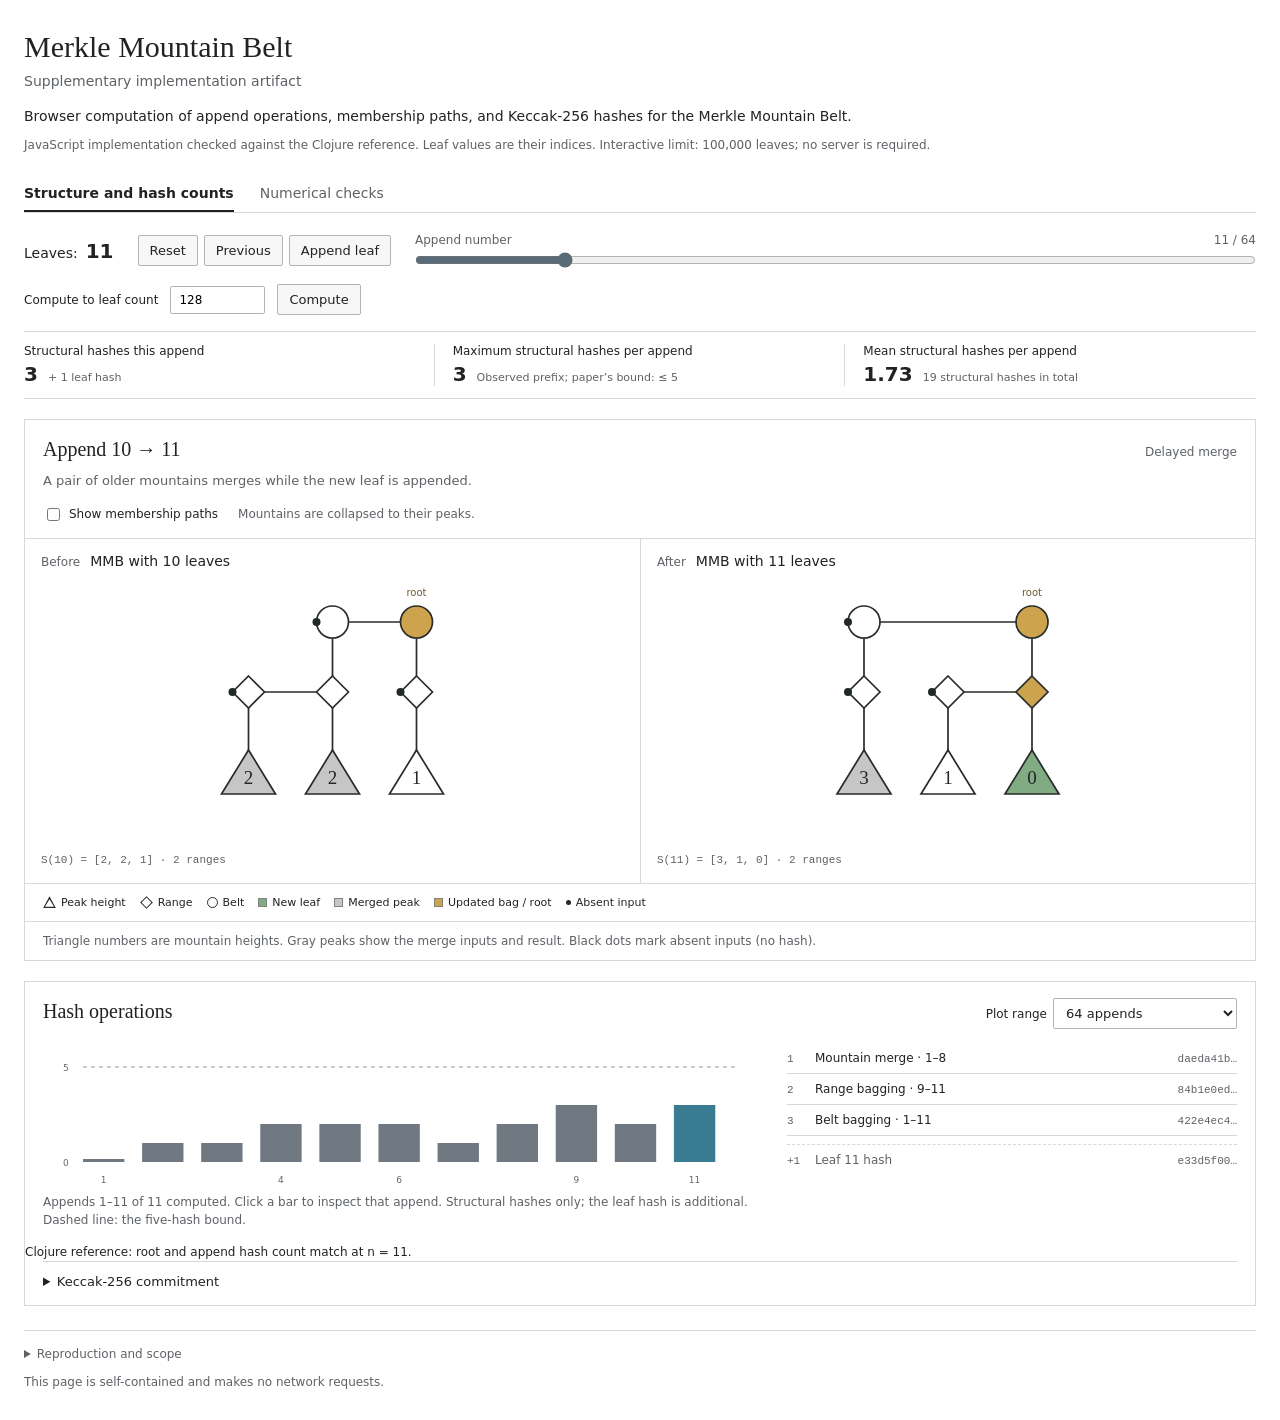
==== commit 1fa9839b: "verify js render against full 100k range in clj" ====
--- a/docs/index.html
+++ b/docs/index.html
@@ -265,11 +265,12 @@
       <section class="panel hash-panel" aria-labelledby="ledger-heading">
         <div class="panel-heading"><h2 id="ledger-heading">Hash operations</h2><label class="history-control" for="history-range">Plot range <select id="history-range"><option value="64">64 appends</option><option value="256">256 appends</option><option value="1024">1,024 appends</option><option value="all">All computed appends</option></select></label></div>
         <div class="ledger-grid"><div><svg id="history" role="img" aria-label="Structural hashes per append"></svg><p id="history-caption" class="small muted"></p></div><div id="ledger"></div></div>
+        <p id="state-reference" class="small muted" role="status" aria-live="polite"></p>
         <details class="root-details"><summary>Keccak-256 commitment</summary><code id="root-hash"></code><p class="small muted">Computed in this browser. Each leaf is its index encoded as an 8-byte little-endian integer. Internal nodes hash the ordered pair of child digests. An absent child is an identity operation and costs no hash.</p></details>
       </section>
     </section>
     <section id="checks-view" aria-labelledby="checks-tab" hidden>
-      <div class="checks-intro"><div><h2>Checks on browser-computed states</h2><p>Checks evaluate the generated structures and compare their roots and hash counts with Clojure reference values where available. These finite checks do not constitute formal proofs.</p></div><div class="check-actions"><label for="check-limit">Check states 1 through</label><select id="check-limit"><option>8</option><option>16</option><option>32</option><option selected>64</option><option>128</option><option>256</option><option>512</option><option>1024</option></select><button id="run-checks" class="button">Run checks</button><button id="cancel-checks" class="button" hidden>Cancel</button></div></div>
+      <div class="checks-intro"><div><h2>Checks on browser-computed states</h2><p>Checks evaluate every membership path in the selected prefix and compare every root and append hash count with Clojure reference values. Exhaustive path checks are limited to 1,024 leaves; Clojure roots and counts cover all 100,000 supported states. These finite checks do not constitute formal proofs.</p></div><div class="check-actions"><label for="check-limit">Check states 1 through</label><select id="check-limit"><option>8</option><option>16</option><option>32</option><option selected>64</option><option>128</option><option>256</option><option>512</option><option>1024</option></select><button id="run-checks" class="button">Run checks</button><button id="cancel-checks" class="button" hidden>Cancel</button></div></div>
       <p id="check-status" role="status" aria-live="polite" class="result muted">Choose a range and run the checks.</p>
       <div id="check-results" class="check-cards"></div>
       <section class="panel amortized-panel">
@@ -279,9 +280,9 @@
       </section>
       <section class="panel source-panel"><div class="panel-heading"><h2>Source test results at export</h2><span class="small muted">Clojure / JVM</span></div><div id="source-tests"></div><p class="small muted">Results for selected tests from <code>src/paper_test.clj</code>; this is not a report for the full repository test suite.</p></section>
     </section>
-    <footer><details><summary>Reproduction and scope</summary><p>From the repository root, run <code>clojure -M reviewer/export.clj</code>. The generator produces this standalone <code>docs/index.html</code>, including Clojure reference fixtures. See <code>reviewer/README.md</code> for validation and anonymous Pages setup.</p><p>The browser implements the append schedule and reuses range/belt hashes when their operands are unchanged. Structural counts exclude the one leaf hash per append, layout, proof generation, and verification. They measure hash work, not browser execution time. Previous states are retained for navigation.</p><p>Clojure reference checks cover all 64 initial roots and paths, hash counts through 4,096 appends, selected larger roots, and recency samples 1–16. Source test results above are recorded during export, not executed in this browser. Lemma numbers may differ between paper revisions.</p></details><p>This page is self-contained and makes no network requests.</p></footer>
+    <footer><details><summary>Reproduction and scope</summary><p>The generator produces this standalone <code>docs/index.html</code>, including Clojure reference fixtures. See <code>reviewer/README.md</code> for reproduction commands and validation coverage.</p><p>The browser implements the append schedule and reuses range/belt hashes when their operands are unchanged. Structural counts exclude the one leaf hash per append, layout, proof generation, and verification. They measure hash work, not browser execution time. Previous states are retained for navigation.</p><p>Clojure reference construction covers every root and append hash count through 100,000 leaves. Detailed topology and all membership paths are cross-checked for the first 64 states, hash operations at additional checkpoints, and recency samples for k = 1–16. The selected state is compared with its Clojure root and count during navigation. Source test results above are recorded during export, not executed in this browser. Lemma numbers may differ between paper revisions.</p></details><p>This page is self-contained and makes no network requests.</p></footer>
   </main>
-  <script id="artifact-data" type="application/json">{"amortized":[{"k":1,"mmbBound":2.1875,"mmbObserved":1.0,"mmbStructural":1.0,"period":4,"restricted":0.5,"sizes":[0,1,1,2],"ummbFormula":0.5,"ummbObserved":0.5},{"k":2,"mmbBound":3.75,"mmbObserved":2.0,"mmbStructural":2.0,"period":4,"restricted":1.0,"sizes":[1,2,2,3],"ummbFormula":1.25,"ummbObserved":1.25},{"k":3,"mmbBound":4.1875,"mmbObserved":3.0,"mmbStructural":3.0,"period":8,"restricted":1.5,"sizes":[2,2,3,3,3,3,4,4],"ummbFormula":1.5,"ummbObserved":1.5},{"k":4,"mmbBound":4.6875,"mmbObserved":3.375,"mmbStructural":3.375,"period":8,"restricted":1.75,"sizes":[2,3,3,4,3,4,4,4],"ummbFormula":1.875,"ummbObserved":1.875},{"k":5,"mmbBound":5.5,"mmbObserved":3.75,"mmbStructural":3.75,"period":8,"restricted":2.0,"sizes":[3,3,4,4,4,4,4,4],"ummbFormula":2.25,"ummbObserved":2.25},{"k":6,"mmbBound":5.6875,"mmbObserved":4.0,"mmbStructural":4.0,"period":8,"restricted":2.0,"sizes":[3,4,4,4,4,4,4,5],"ummbFormula":2.375,"ummbObserved":2.375},{"k":7,"mmbBound":5.875,"mmbObserved":4.6875,"mmbStructural":4.6875,"period":16,"restricted":2.5,"sizes":[4,4,4,4,4,4,5,5,5,5,5,5,5,5,6,5],"ummbFormula":2.5,"ummbObserved":2.5},{"k":8,"mmbBound":6.125,"mmbObserved":4.8125,"mmbStructural":4.8125,"period":16,"restricted":2.625,"sizes":[4,4,4,4,4,5,5,6,5,5,5,5,5,6,5,5],"ummbFormula":2.6875,"ummbObserved":2.6875},{"k":9,"mmbBound":6.375,"mmbObserved":4.9375,"mmbStructural":4.9375,"period":16,"restricted":2.75,"sizes":[4,4,4,4,5,5,6,6,5,5,5,5,6,5,5,5],"ummbFormula":2.875,"ummbObserved":2.875},{"k":10,"mmbBound":6.625,"mmbObserved":5.125,"mmbStructural":5.125,"period":16,"restricted":2.875,"sizes":[4,4,4,5,5,6,6,6,5,5,5,6,5,5,5,6],"ummbFormula":3.0625,"ummbObserved":3.0625},{"k":11,"mmbBound":7.0625,"mmbObserved":5.3125,"mmbStructural":5.3125,"period":16,"restricted":3.0,"sizes":[4,4,5,5,6,6,6,6,5,5,6,5,5,5,6,6],"ummbFormula":3.25,"ummbObserved":3.25},{"k":12,"mmbBound":7.15625,"mmbObserved":5.4375,"mmbStructural":5.4375,"period":16,"restricted":3.0,"sizes":[4,5,5,6,6,6,6,5,5,6,5,5,5,6,6,6],"ummbFormula":3.3125,"ummbObserved":3.3125},{"k":13,"mmbBound":7.25,"mmbObserved":5.5625,"mmbStructural":5.5625,"period":16,"restricted":3.0,"sizes":[5,5,6,6,6,6,5,5,6,5,5,5,6,6,6,6],"ummbFormula":3.375,"ummbObserved":3.375},{"k":14,"mmbBound":7.34375,"mmbObserved":5.6875,"mmbStructural":5.6875,"period":16,"restricted":3.0,"sizes":[5,6,6,6,6,5,5,6,5,5,5,6,6,6,6,7],"ummbFormula":3.4375,"ummbObserved":3.4375},{"k":15,"mmbBound":7.40625,"mmbObserved":6.21875,"mmbStructural":6.21875,"period":32,"restricted":3.5,"sizes":[6,6,6,6,5,5,6,5,5,5,6,6,6,6,7,7,7,7,7,7,6,6,7,6,6,6,7,7,7,7,7,6],"ummbFormula":3.5,"ummbObserved":3.5},{"k":16,"mmbBound":7.53125,"mmbObserved":6.25,"mmbStructural":6.25,"period":32,"restricted":3.5625,"sizes":[6,6,6,5,5,6,5,5,5,6,6,6,6,7,7,8,7,7,7,6,6,7,6,6,6,7,7,7,7,7,6,6],"ummbFormula":3.59375,"ummbObserved":3.59375}],"formatVersion":2,"liveReference":{"checkpoints":[{"case":"delayed","events":[{"left":"1e5dcd8dbfd39802fe5df4b123fbec7788d0e04c7dd441f8b7b6968fb2d700ea","result":"09bed3073cf5d67f73613eb7beddbed40f270adf56dc39554b6afeb6bd5d8175","right":"ee1b21a3b55f00d7a1ddc22f647f621c5e358136b4436cdbc18700afa92e28f0"},{"left":"21c6eb5877951869e10ac65c6625c9070a7630ce7f9f6bc91d0f8fc1a9170ecf","result":"52cfadce8a4f25d16ed25e2ac852be5944930afa894f1fc7b3684f64233a2306","right":"09bed3073cf5d67f73613eb7beddbed40f270adf56dc39554b6afeb6bd5d8175"},{"left":"52cfadce8a4f25d16ed25e2ac852be5944930afa894f1fc7b3684f64233a2306","result":"f4bf6d1e18bbc0d77578af80c336eab69ba79d06961df6e80a6430d2f94a1804","right":"19bdaecdce1a12d59eea5f1f3796c504ec1e8e14673c52463decab62144a90a9"}],"hashes":3,"leafHash":"19bdaecdce1a12d59eea5f1f3796c504ec1e8e14673c52463decab62144a90a9","n":65,"root":"f4bf6d1e18bbc0d77578af80c336eab69ba79d06961df6e80a6430d2f94a1804"},{"case":"no-merge","events":[{"left":"605bab083cb9452ef9583319918b8d981423b98e1111cfc53d7857c5efc91d7a","result":"a1185421203ed22f5708daa3efb6f9ef5a736c74d3d1b63fcb045a3114fb6acc","right":"5b066b52cc4c897818d13a69f46ac3e3fc50ede0da511a04b64789b1b8d665b1"}],"hashes":1,"leafHash":"5b066b52cc4c897818d13a69f46ac3e3fc50ede0da511a04b64789b1b8d665b1","n":127,"root":"a1185421203ed22f5708daa3efb6f9ef5a736c74d3d1b63fcb045a3114fb6acc"},{"case":"fresh","events":[{"left":"5b066b52cc4c897818d13a69f46ac3e3fc50ede0da511a04b64789b1b8d665b1","result":"b76e717589231818eca8b0bbaf0b321f76c485c95ef4e7144242b5f7a604f6cf","right":"279ccaa5286d33aef7f5f12c6b486dcf3a060180eb8006050409c12f2f441b43"},{"left":"605bab083cb9452ef9583319918b8d981423b98e1111cfc53d7857c5efc91d7a","result":"18cf614cdf0429ec90916f6ab57fd6c9848cdfc842f6578692558cf779b0f7ea","right":"b76e717589231818eca8b0bbaf0b321f76c485c95ef4e7144242b5f7a604f6cf"}],"hashes":2,"leafHash":"279ccaa5286d33aef7f5f12c6b486dcf3a060180eb8006050409c12f2f441b43","n":128,"root":"18cf614cdf0429ec90916f6ab57fd6c9848cdfc842f6578692558cf779b0f7ea"},{"case":"delayed","events":[{"left":"303fdd76e747e55b274c316a38e4e8f0c7f13bb781d596107d658aac94e62046","result":"fd383ca01557d917790a20b92f8059ee3c60b1224295ca766c068c2e995126cd","right":"b76e717589231818eca8b0bbaf0b321f76c485c95ef4e7144242b5f7a604f6cf"},{"left":"d0b2228d596ec8f98c0c12121212c72800bb958c2455881ae3b8c8220c32fc14","result":"898ab88954eb02c0450821a3c8011cd71d7b0da599a39dcd113258113ac2f0d4","right":"fd383ca01557d917790a20b92f8059ee3c60b1224295ca766c068c2e995126cd"},{"left":"898ab88954eb02c0450821a3c8011cd71d7b0da599a39dcd113258113ac2f0d4","result":"68a2e40b1f6d17555c76c869938214e11c1565806fa8154df314015e514c8950","right":"1d31c900046c76cb6036463c7445b70f7e401fcea05da06d4d806bc3378e8cd8"}],"hashes":3,"leafHash":"1d31c900046c76cb6036463c7445b70f7e401fcea05da06d4d806bc3378e8cd8","n":129,"root":"68a2e40b1f6d17555c76c869938214e11c1565806fa8154df314015e514c8950"},{"case":"no-merge","events":[{"left":"1921de3accf8f62682f8437fe22b9e9150e72b2ded2ecbfa22b41e7c35a8f7db","result":"31f57d16174a0b5de82d2df590311086ad1d4ae0cf3d00b326140badff80e023","right":"6daf4f69f1d9bf468183594f03703525e0abe865de2e95468021d1ff0e92daed"}],"hashes":1,"leafHash":"6daf4f69f1d9bf468183594f03703525e0abe865de2e95468021d1ff0e92daed","n":255,"root":"31f57d16174a0b5de82d2df590311086ad1d4ae0cf3d00b326140badff80e023"},{"case":"fresh","events":[{"left":"6daf4f69f1d9bf468183594f03703525e0abe865de2e95468021d1ff0e92daed","result":"fff457779062629824140821ca3c46b5f3566600151dabd7b2e7bf181036b825","right":"22d2c1f4190752ad0d273024267197c5c65e1069dfff1baca7302e3fbca3c523"},{"left":"1921de3accf8f62682f8437fe22b9e9150e72b2ded2ecbfa22b41e7c35a8f7db","result":"552770bf5440395cfc3e33c36b68a45b03f6d73cbea2c4ef7b24dfecbae708fe","right":"fff457779062629824140821ca3c46b5f3566600151dabd7b2e7bf181036b825"}],"hashes":2,"leafHash":"22d2c1f4190752ad0d273024267197c5c65e1069dfff1baca7302e3fbca3c523","n":256,"root":"552770bf5440395cfc3e33c36b68a45b03f6d73cbea2c4ef7b24dfecbae708fe"},{"case":"delayed","events":[{"left":"b984a1fa9cdf2bbdb0fc02cd61bb70083f17974b596a7f8fa1ceb2b2cc1b28e0","result":"e4640e29764dc3af7d1af5283980d82723005c9711f3602025eedbd722b0e15b","right":"fff457779062629824140821ca3c46b5f3566600151dabd7b2e7bf181036b825"},{"left":"eb02fcee582e53a778fd8edceb5ca09ba9cef135fc4239a1d9fd9095ed51a18e","result":"b007e494322c619666d6970d2b28ff44c77b2d03c75336a538c725d398023bfc","right":"e4640e29764dc3af7d1af5283980d82723005c9711f3602025eedbd722b0e15b"},{"left":"b007e494322c619666d6970d2b28ff44c77b2d03c75336a538c725d398023bfc","result":"1f66d412622bd230962abc4604c33cac8cf8d257bb86ae1b8485b39081f80e83","right":"22ac9e574a19f0d026ade67301092593a3416fee9665d47e6478db2153c38b25"}],"hashes":3,"leafHash":"22ac9e574a19f0d026ade67301092593a3416fee9665d47e6478db2153c38b25","n":257,"root":"1f66d412622bd230962abc4604c33cac8cf8d257bb86ae1b8485b39081f80e83"},{"case":"no-merge","events":[{"left":"355c0514a67ba326fecfa9e324bfe12288c9a431d4d9858ad1f7f0b37852898f","result":"362bc0b0bf3958bb374ce504ea1814e871fbc58cecabb80297b533af55fce151","right":"f2e82f6db01582f82f92170dc33dde88d19889abb807bed5b6123fd6aabc794a"}],"hashes":1,"leafHash":"f2e82f6db01582f82f92170dc33dde88d19889abb807bed5b6123fd6aabc794a","n":511,"root":"362bc0b0bf3958bb374ce504ea1814e871fbc58cecabb80297b533af55fce151"},{"case":"fresh","events":[{"left":"f2e82f6db01582f82f92170dc33dde88d19889abb807bed5b6123fd6aabc794a","result":"39d554a6cad6c51dc6b64d8dc0fb92697b55ef528ddd2ce63a1b3f0a6280df6c","right":"a88d962ceb769d13dd202a8b8478e3a3f9d762a5702f76db9fd33d9f6af919ea"},{"left":"355c0514a67ba326fecfa9e324bfe12288c9a431d4d9858ad1f7f0b37852898f","result":"890488f31eafdfd17b0dc599e0ece913b921e9ee8a8a9c56afb1dec5c6f528ba","right":"39d554a6cad6c51dc6b64d8dc0fb92697b55ef528ddd2ce63a1b3f0a6280df6c"}],"hashes":2,"leafHash":"a88d962ceb769d13dd202a8b8478e3a3f9d762a5702f76db9fd33d9f6af919ea","n":512,"root":"890488f31eafdfd17b0dc599e0ece913b921e9ee8a8a9c56afb1dec5c6f528ba"},{"case":"delayed","events":[{"left":"a2bd71d11e9978a3ee61237f37818bdbb7ba28f15763067e3af46042d25bbd1a","result":"33da4af19154ecc0214b71d354ffb3ba20391a6f889199d390c116e1bee6a869","right":"39d554a6cad6c51dc6b64d8dc0fb92697b55ef528ddd2ce63a1b3f0a6280df6c"},{"left":"1e5e1ad4c94e25c75e6aa2515e706ede2b7b4fc81f6b27ddb4d0b66778f9a79b","result":"256d6df7f8a36d9cdc059b55fd4e622d9565479d342380773fc26000800b4347","right":"33da4af19154ecc0214b71d354ffb3ba20391a6f889199d390c116e1bee6a869"},{"left":"256d6df7f8a36d9cdc059b55fd4e622d9565479d342380773fc26000800b4347","result":"0367098eaa03b6538d8b501fefff8ed5bbb8c7708dc18233fe220b5a337c7243","right":"a31e93c9defb3aa17281ff5dd26987bf6def18903db0c182c15bdb487217d63e"}],"hashes":3,"leafHash":"a31e93c9defb3aa17281ff5dd26987bf6def18903db0c182c15bdb487217d63e","n":513,"root":"0367098eaa03b6538d8b501fefff8ed5bbb8c7708dc18233fe220b5a337c7243"},{"case":"no-merge","events":[{"left":"cd1ea0db2a685b749312ff59b51d074fe991e20292b1755bee88855ccd19f489","result":"2379c10d3976752bdebc54e7d0d132c9e6ec284ac0c27fe32a07112607232c37","right":"b78fa10bcd12c29f04f2a18ee4eb53a36e00ec4bf474b5707b2dd412e6fda259"}],"hashes":1,"leafHash":"b78fa10bcd12c29f04f2a18ee4eb53a36e00ec4bf474b5707b2dd412e6fda259","n":1023,"root":"2379c10d3976752bdebc54e7d0d132c9e6ec284ac0c27fe32a07112607232c37"},{"case":"fresh","events":[{"left":"b78fa10bcd12c29f04f2a18ee4eb53a36e00ec4bf474b5707b2dd412e6fda259","result":"1f0e8b6f00a4735c631565cdd6f5d6f0ce6bfa75de1f6d640d1a439eadcd98d8","right":"044897ed4c7fcc41fbcb488b8ebb914ecbd99886b1d600922e2c5d1fc3f1c881"},{"left":"cd1ea0db2a685b749312ff59b51d074fe991e20292b1755bee88855ccd19f489","result":"80c4edcbdfdf4a5ad13f77bdc79ae074b1ef4cb8e9d03aec0350ad82b8d2f090","right":"1f0e8b6f00a4735c631565cdd6f5d6f0ce6bfa75de1f6d640d1a439eadcd98d8"}],"hashes":2,"leafHash":"044897ed4c7fcc41fbcb488b8ebb914ecbd99886b1d600922e2c5d1fc3f1c881","n":1024,"root":"80c4edcbdfdf4a5ad13f77bdc79ae074b1ef4cb8e9d03aec0350ad82b8d2f090"},{"case":"delayed","events":[{"left":"684f4b2006ba418cc59fc9854c4d3ad150ccc565f4ef9e41654603aa5e6a0b8f","result":"3365e4c308883017abd1310298bbb2f9ae3629e791bf6ce2604116b980f37009","right":"1f0e8b6f00a4735c631565cdd6f5d6f0ce6bfa75de1f6d640d1a439eadcd98d8"},{"left":"415e6c952f29001d49130d8d9dca0c33c2eadcea45a85380c76460e0b3c6713d","result":"e3478f392a87635761bfa2686bf71f65efcc7c3f585d5b35883814563b29d82d","right":"3365e4c308883017abd1310298bbb2f9ae3629e791bf6ce2604116b980f37009"},{"left":"e3478f392a87635761bfa2686bf71f65efcc7c3f585d5b35883814563b29d82d","result":"a6b35f79306705205903df7c130dee6f9f5deeab5b82e834f68b2e868c23fcec","right":"52b3b132d86f54ade6d4b50fe04b412af9e8c9f1ee181e54081f617f37f8ee43"}],"hashes":3,"leafHash":"52b3b132d86f54ade6d4b50fe04b412af9e8c9f1ee181e54081f617f37f8ee43","n":1025,"root":"a6b35f79306705205903df7c130dee6f9f5deeab5b82e834f68b2e868c23fcec"},{"case":"delayed","events":[{"left":"7b90c756023cc58e90d4ea252818490b17dd0e83d76d1f4d7985c01808ddb399","result":"76eca54dd85e713bcb3845b9159e0e31e79576ea3a7e6b00e186a8cf2f0a9899","right":"46cb261c5f5ebf722cb5ad678010883a4b94df3ba0e57ec11767707fbb2b1faa"},{"left":"600fb6d9a9bd7aea082650c41b839e1639f395fa5047f8ba7b59036a42f64d33","result":"43107e2f9dd063ebe074f4fa96cdc2533f3d6398b79aba8ea1619e2fccc1910f","right":"76eca54dd85e713bcb3845b9159e0e31e79576ea3a7e6b00e186a8cf2f0a9899"},{"left":"bfb50ebbbca2103a4fe324f933b4b3bb532be74d17a46d67775dec8e556fe84d","result":"3d4b7165a6a6644b2c97fba66c459c3a86fc97c9261a1f35e58a6effb23df829","right":"43107e2f9dd063ebe074f4fa96cdc2533f3d6398b79aba8ea1619e2fccc1910f"},{"left":"3d4b7165a6a6644b2c97fba66c459c3a86fc97c9261a1f35e58a6effb23df829","result":"f1003a973779390ae51d47020113542fa4914df69023440bea9aa70b0622f31e","right":"da13b335bab8956816e757c4dddd6bd224107b1ba0745bd307c1be59f8f3d990"}],"hashes":4,"leafHash":"da13b335bab8956816e757c4dddd6bd224107b1ba0745bd307c1be59f8f3d990","n":1337,"root":"f1003a973779390ae51d47020113542fa4914df69023440bea9aa70b0622f31e"},{"case":"no-merge","events":[{"left":"a9160f6c1923374167ec73ea2a4ba9af786fd9c32581b9b5c66b3a24c252e964","result":"e00a221f7e56cd2a6bb9682b4faed6f7528cc30fc110f10e2267e340435c1765","right":"2282325de849d924cf1bc5449681da399716f98a6eb3e5d28b2696ce1c12a126"}],"hashes":1,"leafHash":"2282325de849d924cf1bc5449681da399716f98a6eb3e5d28b2696ce1c12a126","n":2047,"root":"e00a221f7e56cd2a6bb9682b4faed6f7528cc30fc110f10e2267e340435c1765"},{"case":"fresh","events":[{"left":"2282325de849d924cf1bc5449681da399716f98a6eb3e5d28b2696ce1c12a126","result":"9591f53d6e238fd44ce4262ef8697a040e783b50135510908abb74eb6b8e9480","right":"5106f366ef9bec12e2c01d7850f070850e59a12787bf2e473eedc68c7203efff"},{"left":"a9160f6c1923374167ec73ea2a4ba9af786fd9c32581b9b5c66b3a24c252e964","result":"98e67ec25dae07f177eec79fa52851fa4dd0ad3703a329fc59cb157b3fe04edd","right":"9591f53d6e238fd44ce4262ef8697a040e783b50135510908abb74eb6b8e9480"}],"hashes":2,"leafHash":"5106f366ef9bec12e2c01d7850f070850e59a12787bf2e473eedc68c7203efff","n":2048,"root":"98e67ec25dae07f177eec79fa52851fa4dd0ad3703a329fc59cb157b3fe04edd"},{"case":"delayed","events":[{"left":"c3362a791a1cc74d21cc6454072ba70dafcaed4fa311a1898f066a2eb1a39c6a","result":"67430e730352b807e16bd591d1970ad1ac4958b6b008f2b618da7f08a4bdb71a","right":"9591f53d6e238fd44ce4262ef8697a040e783b50135510908abb74eb6b8e9480"},{"left":"5a97f2a997533bb6522127450f07fbd1406a87068f24a4f444ad39ffbe58b7e0","result":"45ac56e4a6759d6ad82a14942c87e98f346cc2d5370ba53aced139dbd18b4223","right":"67430e730352b807e16bd591d1970ad1ac4958b6b008f2b618da7f08a4bdb71a"},{"left":"45ac56e4a6759d6ad82a14942c87e98f346cc2d5370ba53aced139dbd18b4223","result":"8b22bdf8d4d5f8d505bb7bd61193787506c4c86448f633a96fb44b5e38ab8bb8","right":"60a7749f6d02ef83c40ba2247881a9b609f2dc11b8a108d1f6c70c8bf784e70a"}],"hashes":3,"leafHash":"60a7749f6d02ef83c40ba2247881a9b609f2dc11b8a108d1f6c70c8bf784e70a","n":2049,"root":"8b22bdf8d4d5f8d505bb7bd61193787506c4c86448f633a96fb44b5e38ab8bb8"},{"case":"no-merge","events":[{"left":"299d5b506b8dd816849d99e34b68d49f6effd9baa8f13be246ce5bbaf304fb2f","result":"ecef64a47b2ff9e744ddd6806df1b4b96ed6207c6c1d336c12476ffd482f7683","right":"a1969ebbc7c1cdcfbf567a4b4ad6aae776ea2ee82e9a20659df762af54d4c258"}],"hashes":1,"leafHash":"a1969ebbc7c1cdcfbf567a4b4ad6aae776ea2ee82e9a20659df762af54d4c258","n":4095,"root":"ecef64a47b2ff9e744ddd6806df1b4b96ed6207c6c1d336c12476ffd482f7683"},{"case":"fresh","events":[{"left":"a1969ebbc7c1cdcfbf567a4b4ad6aae776ea2ee82e9a20659df762af54d4c258","result":"b477f1499ce42fa61ff37e2f3b0b5919b415d89d142a959e0ab9c8b63e57d0f9","right":"75efca539d81eb4228215ad369c2c98454c2949ea1ca06757835b449d9676c4c"},{"left":"299d5b506b8dd816849d99e34b68d49f6effd9baa8f13be246ce5bbaf304fb2f","result":"ffe3ba981d184a938f51f8794bb0e02c2527bb8068a331e178b54ecad96d242f","right":"b477f1499ce42fa61ff37e2f3b0b5919b415d89d142a959e0ab9c8b63e57d0f9"}],"hashes":2,"leafHash":"75efca539d81eb4228215ad369c2c98454c2949ea1ca06757835b449d9676c4c","n":4096,"root":"ffe3ba981d184a938f51f8794bb0e02c2527bb8068a331e178b54ecad96d242f"}],"hashCounts":[0,1,1,2,2,2,1,2,3,2,3,3,3,2,1,2,3,2,4,3,2,3,3,3,4,2,4,3,3,2,1,2,3,2,4,3,2,3,4,3,4,2,3,3,4,3,3,3,4,2,5,3,2,3,4,3,4,2,4,3,3,2,1,2,3,2,4,3,2,3,4,3,4,2,3,3,4,3,4,3,4,2,5,3,2,3,3,3,4,2,5,3,4,3,3,3,4,2,5,3,2,3,5,3,4,2,3,3,4,3,4,3,4,2,5,3,2,3,4,3,4,2,4,3,3,2,1,2,3,2,4,3,2,3,4,3,4,2,3,3,4,3,4,3,4,2,5,3,2,3,3,3,4,2,5,3,4,3,4,3,4,2,5,3,2,3,5,3,4,2,3,3,4,3,3,3,4,2,5,3,2,3,5,3,4,2,5,3,4,3,3,3,4,2,5,3,2,3,5,3,4,2,3,3,4,3,5,3,4,2,5,3,2,3,3,3,4,2,5,3,4,3,4,3,4,2,5,3,2,3,5,3,4,2,3,3,4,3,4,3,4,2,5,3,2,3,4,3,4,2,4,3,3,2,1,2,3,2,4,3,2,3,4,3,4,2,3,3,4,3,4,3,4,2,5,3,2,3,3,3,4,2,5,3,4,3,4,3,4,2,5,3,2,3,5,3,4,2,3,3,4,3,3,3,4,2,5,3,2,3,5,3,4,2,5,3,4,3,4,3,4,2,5,3,2,3,5,3,4,2,3,3,4,3,5,3,4,2,5,3,2,3,3,3,4,2,5,3,4,3,3,3,4,2,5,3,2,3,5,3,4,2,3,3,4,3,5,3,4,2,5,3,2,3,5,3,4,2,5,3,4,3,3,3,4,2,5,3,2,3,5,3,4,2,3,3,4,3,5,3,4,2,5,3,2,3,3,3,4,2,5,3,4,3,5,3,4,2,5,3,2,3,5,3,4,2,3,3,4,3,3,3,4,2,5,3,2,3,5,3,4,2,5,3,4,3,4,3,4,2,5,3,2,3,5,3,4,2,3,3,4,3,5,3,4,2,5,3,2,3,3,3,4,2,5,3,4,3,4,3,4,2,5,3,2,3,5,3,4,2,3,3,4,3,4,3,4,2,5,3,2,3,4,3,4,2,4,3,3,2,1,2,3,2,4,3,2,3,4,3,4,2,3,3,4,3,4,3,4,2,5,3,2,3,3,3,4,2,5,3,4,3,4,3,4,2,5,3,2,3,5,3,4,2,3,3,4,3,3,3,4,2,5,3,2,3,5,3,4,2,5,3,4,3,4,3,4,2,5,3,2,3,5,3,4,2,3,3,4,3,5,3,4,2,5,3,2,3,3,3,4,2,5,3,4,3,3,3,4,2,5,3,2,3,5,3,4,2,3,3,4,3,5,3,4,2,5,3,2,3,5,3,4,2,5,3,4,3,4,3,4,2,5,3,2,3,5,3,4,2,3,3,4,3,5,3,4,2,5,3,2,3,3,3,4,2,5,3,4,3,5,3,4,2,5,3,2,3,5,3,4,2,3,3,4,3,3,3,4,2,5,3,2,3,5,3,4,2,5,3,4,3,3,3,4,2,5,3,2,3,5,3,4,2,3,3,4,3,5,3,4,2,5,3,2,3,3,3,4,2,5,3,4,3,5,3,4,2,5,3,2,3,5,3,4,2,3,3,4,3,5,3,4,2,5,3,2,3,5,3,4,2,5,3,4,3,3,3,4,2,5,3,2,3,5,3,4,2,3,3,4,3,5,3,4,2,5,3,2,3,3,3,4,2,5,3,4,3,5,3,4,2,5,3,2,3,5,3,4,2,3,3,4,3,3,3,4,2,5,3,2,3,5,3,4,2,5,3,4,3,5,3,4,2,5,3,2,3,5,3,4,2,3,3,4,3,5,3,4,2,5,3,2,3,3,3,4,2,5,3,4,3,3,3,4,2,5,3,2,3,5,3,4,2,3,3,4,3,5,3,4,2,5,3,2,3,5,3,4,2,5,3,4,3,4,3,4,2,5,3,2,3,5,3,4,2,3,3,4,3,5,3,4,2,5,3,2,3,3,3,4,2,5,3,4,3,5,3,4,2,5,3,2,3,5,3,4,2,3,3,4,3,3,3,4,2,5,3,2,3,5,3,4,2,5,3,4,3,4,3,4,2,5,3,2,3,5,3,4,2,3,3,4,3,5,3,4,2,5,3,2,3,3,3,4,2,5,3,4,3,4,3,4,2,5,3,2,3,5,3,4,2,3,3,4,3,4,3,4,2,5,3,2,3,4,3,4,2,4,3,3,2,1,2,3,2,4,3,2,3,4,3,4,2,3,3,4,3,4,3,4,2,5,3,2,3,3,3,4,2,5,3,4,3,4,3,4,2,5,3,2,3,5,3,4,2,3,3,4,3,3,3,4,2,5,3,2,3,5,3,4,2,5,3,4,3,4,3,4,2,5,3,2,3,5,3,4,2,3,3,4,3,5,3,4,2,5,3,2,3,3,3,4,2,5,3,4,3,3,3,4,2,5,3,2,3,5,3,4,2,3,3,4,3,5,3,4,2,5,3,2,3,5,3,4,2,5,3,4,3,4,3,4,2,5,3,2,3,5,3,4,2,3,3,4,3,5,3,4,2,5,3,2,3,3,3,4,2,5,3,4,3,5,3,4,2,5,3,2,3,5,3,4,2,3,3,4,3,3,3,4,2,5,3,2,3,5,3,4,2,5,3,4,3,3,3,4,2,5,3,2,3,5,3,4,2,3,3,4,3,5,3,4,2,5,3,2,3,3,3,4,2,5,3,4,3,5,3,4,2,5,3,2,3,5,3,4,2,3,3,4,3,5,3,4,2,5,3,2,3,5,3,4,2,5,3,4,3,4,3,4,2,5,3,2,3,5,3,4,2,3,3,4,3,5,3,4,2,5,3,2,3,3,3,4,2,5,3,4,3,5,3,4,2,5,3,2,3,5,3,4,2,3,3,4,3,3,3,4,2,5,3,2,3,5,3,4,2,5,3,4,3,5,3,4,2,5,3,2,3,5,3,4,2,3,3,4,3,5,3,4,2,5,3,2,3,3,3,4,2,5,3,4,3,3,3,4,2,5,3,2,3,5,3,4,2,3,3,4,3,5,3,4,2,5,3,2,3,5,3,4,2,5,3,4,3,3,3,4,2,5,3,2,3,5,3,4,2,3,3,4,3,5,3,4,2,5,3,2,3,3,3,4,2,5,3,4,3,5,3,4,2,5,3,2,3,5,3,4,2,3,3,4,3,3,3,4,2,5,3,2,3,5,3,4,2,5,3,4,3,5,3,4,2,5,3,2,3,5,3,4,2,3,3,4,3,5,3,4,2,5,3,2,3,3,3,4,2,5,3,4,3,5,3,4,2,5,3,2,3,5,3,4,2,3,3,4,3,5,3,4,2,5,3,2,3,5,3,4,2,5,3,4,3,3,3,4,2,5,3,2,3,5,3,4,2,3,3,4,3,5,3,4,2,5,3,2,3,3,3,4,2,5,3,4,3,5,3,4,2,5,3,2,3,5,3,4,2,3,3,4,3,3,3,4,2,5,3,2,3,5,3,4,2,5,3,4,3,5,3,4,2,5,3,2,3,5,3,4,2,3,3,4,3,5,3,4,2,5,3,2,3,3,3,4,2,5,3,4,3,3,3,4,2,5,3,2,3,5,3,4,2,3,3,4,3,5,3,4,2,5,3,2,3,5,3,4,2,5,3,4,3,5,3,4,2,5,3,2,3,5,3,4,2,3,3,4,3,5,3,4,2,5,3,2,3,3,3,4,2,5,3,4,3,5,3,4,2,5,3,2,3,5,3,4,2,3,3,4,3,3,3,4,2,5,3,2,3,5,3,4,2,5,3,4,3,3,3,4,2,5,3,2,3,5,3,4,2,3,3,4,3,5,3,4,2,5,3,2,3,3,3,4,2,5,3,4,3,5,3,4,2,5,3,2,3,5,3,4,2,3,3,4,3,5,3,4,2,5,3,2,3,5,3,4,2,5,3,4,3,4,3,4,2,5,3,2,3,5,3,4,2,3,3,4,3,5,3,4,2,5,3,2,3,3,3,4,2,5,3,4,3,5,3,4,2,5,3,2,3,5,3,4,2,3,3,4,3,3,3,4,2,5,3,2,3,5,3,4,2,5,3,4,3,5,3,4,2,5,3,2,3,5,3,4,2,3,3,4,3,5,3,4,2,5,3,2,3,3,3,4,2,5,3,4,3,3,3,4,2,5,3,2,3,5,3,4,2,3,3,4,3,5,3,4,2,5,3,2,3,5,3,4,2,5,3,4,3,4,3,4,2,5,3,2,3,5,3,4,2,3,3,4,3,5,3,4,2,5,3,2,3,3,3,4,2,5,3,4,3,5,3,4,2,5,3,2,3,5,3,4,2,3,3,4,3,3,3,4,2,5,3,2,3,5,3,4,2,5,3,4,3,4,3,4,2,5,3,2,3,5,3,4,2,3,3,4,3,5,3,4,2,5,3,2,3,3,3,4,2,5,3,4,3,4,3,4,2,5,3,2,3,5,3,4,2,3,3,4,3,4,3,4,2,5,3,2,3,4,3,4,2,4,3,3,2,1,2,3,2,4,3,2,3,4,3,4,2,3,3,4,3,4,3,4,2,5,3,2,3,3,3,4,2,5,3,4,3,4,3,4,2,5,3,2,3,5,3,4,2,3,3,4,3,3,3,4,2,5,3,2,3,5,3,4,2,5,3,4,3,4,3,4,2,5,3,2,3,5,3,4,2,3,3,4,3,5,3,4,2,5,3,2,3,3,3,4,2,5,3,4,3,3,3,4,2,5,3,2,3,5,3,4,2,3,3,4,3,5,3,4,2,5,3,2,3,5,3,4,2,5,3,4,3,4,3,4,2,5,3,2,3,5,3,4,2,3,3,4,3,5,3,4,2,5,3,2,3,3,3,4,2,5,3,4,3,5,3,4,2,5,3,2,3,5,3,4,2,3,3,4,3,3,3,4,2,5,3,2,3,5,3,4,2,5,3,4,3,3,3,4,2,5,3,2,3,5,3,4,2,3,3,4,3,5,3,4,2,5,3,2,3,3,3,4,2,5,3,4,3,5,3,4,2,5,3,2,3,5,3,4,2,3,3,4,3,5,3,4,2,5,3,2,3,5,3,4,2,5,3,4,3,4,3,4,2,5,3,2,3,5,3,4,2,3,3,4,3,5,3,4,2,5,3,2,3,3,3,4,2,5,3,4,3,5,3,4,2,5,3,2,3,5,3,4,2,3,3,4,3,3,3,4,2,5,3,2,3,5,3,4,2,5,3,4,3,5,3,4,2,5,3,2,3,5,3,4,2,3,3,4,3,5,3,4,2,5,3,2,3,3,3,4,2,5,3,4,3,3,3,4,2,5,3,2,3,5,3,4,2,3,3,4,3,5,3,4,2,5,3,2,3,5,3,4,2,5,3,4,3,3,3,4,2,5,3,2,3,5,3,4,2,3,3,4,3,5,3,4,2,5,3,2,3,3,3,4,2,5,3,4,3,5,3,4,2,5,3,2,3,5,3,4,2,3,3,4,3,3,3,4,2,5,3,2,3,5,3,4,2,5,3,4,3,5,3,4,2,5,3,2,3,5,3,4,2,3,3,4,3,5,3,4,2,5,3,2,3,3,3,4,2,5,3,4,3,5,3,4,2,5,3,2,3,5,3,4,2,3,3,4,3,5,3,4,2,5,3,2,3,5,3,4,2,5,3,4,3,4,3,4,2,5,3,2,3,5,3,4,2,3,3,4,3,5,3,4,2,5,3,2,3,3,3,4,2,5,3,4,3,5,3,4,2,5,3,2,3,5,3,4,2,3,3,4,3,3,3,4,2,5,3,2,3,5,3,4,2,5,3,4,3,5,3,4,2,5,3,2,3,5,3,4,2,3,3,4,3,5,3,4,2,5,3,2,3,3,3,4,2,5,3,4,3,3,3,4,2,5,3,2,3,5,3,4,2,3,3,4,3,5,3,4,2,5,3,2,3,5,3,4,2,5,3,4,3,5,3,4,2,5,3,2,3,5,3,4,2,3,3,4,3,5,3,4,2,5,3,2,3,3,3,4,2,5,3,4,3,5,3,4,2,5,3,2,3,5,3,4,2,3,3,4,3,3,3,4,2,5,3,2,3,5,3,4,2,5,3,4,3,3,3,4,2,5,3,2,3,5,3,4,2,3,3,4,3,5,3,4,2,5,3,2,3,3,3,4,2,5,3,4,3,5,3,4,2,5,3,2,3,5,3,4,2,3,3,4,3,5,3,4,2,5,3,2,3,5,3,4,2,5,3,4,3,3,3,4,2,5,3,2,3,5,3,4,2,3,3,4,3,5,3,4,2,5,3,2,3,3,3,4,2,5,3,4,3,5,3,4,2,5,3,2,3,5,3,4,2,3,3,4,3,3,3,4,2,5,3,2,3,5,3,4,2,5,3,4,3,5,3,4,2,5,3,2,3,5,3,4,2,3,3,4,3,5,3,4,2,5,3,2,3,3,3,4,2,5,3,4,3,3,3,4,2,5,3,2,3,5,3,4,2,3,3,4,3,5,3,4,2,5,3,2,3,5,3,4,2,5,3,4,3,5,3,4,2,5,3,2,3,5,3,4,2,3,3,4,3,5,3,4,2,5,3,2,3,3,3,4,2,5,3,4,3,5,3,4,2,5,3,2,3,5,3,4,2,3,3,4,3,3,3,4,2,5,3,2,3,5,3,4,2,5,3,4,3,5,3,4,2,5,3,2,3,5,3,4,2,3,3,4,3,5,3,4,2,5,3,2,3,3,3,4,2,5,3,4,3,5,3,4,2,5,3,2,3,5,3,4,2,3,3,4,3,5,3,4,2,5,3,2,3,5,3,4,2,5,3,4,3,3,3,4,2,5,3,2,3,5,3,4,2,3,3,4,3,5,3,4,2,5,3,2,3,3,3,4,2,5,3,4,3,5,3,4,2,5,3,2,3,5,3,4,2,3,3,4,3,3,3,4,2,5,3,2,3,5,3,4,2,5,3,4,3,5,3,4,2,5,3,2,3,5,3,4,2,3,3,4,3,5,3,4,2,5,3,2,3,3,3,4,2,5,3,4,3,3,3,4,2,5,3,2,3,5,3,4,2,3,3,4,3,5,3,4,2,5,3,2,3,5,3,4,2,5,3,4,3,5,3,4,2,5,3,2,3,5,3,4,2,3,3,4,3,5,3,4,2,5,3,2,3,3,3,4,2,5,3,4,3,5,3,4,2,5,3,2,3,5,3,4,2,3,3,4,3,3,3,4,2,5,3,2,3,5,3,4,2,5,3,4,3,3,3,4,2,5,3,2,3,5,3,4,2,3,3,4,3,5,3,4,2,5,3,2,3,3,3,4,2,5,3,4,3,5,3,4,2,5,3,2,3,5,3,4,2,3,3,4,3,5,3,4,2,5,3,2,3,5,3,4,2,5,3,4,3,5,3,4,2,5,3,2,3,5,3,4,2,3,3,4,3,5,3,4,2,5,3,2,3,3,3,4,2,5,3,4,3,5,3,4,2,5,3,2,3,5,3,4,2,3,3,4,3,3,3,4,2,5,3,2,3,5,3,4,2,5,3,4,3,5,3,4,2,5,3,2,3,5,3,4,2,3,3,4,3,5,3,4,2,5,3,2,3,3,3,4,2,5,3,4,3,3,3,4,2,5,3,2,3,5,3,4,2,3,3,4,3,5,3,4,2,5,3,2,3,5,3,4,2,5,3,4,3,3,3,4,2,5,3,2,3,5,3,4,2,3,3,4,3,5,3,4,2,5,3,2,3,3,3,4,2,5,3,4,3,5,3,4,2,5,3,2,3,5,3,4,2,3,3,4,3,3,3,4,2,5,3,2,3,5,3,4,2,5,3,4,3,5,3,4,2,5,3,2,3,5,3,4,2,3,3,4,3,5,3,4,2,5,3,2,3,3,3,4,2,5,3,4,3,5,3,4,2,5,3,2,3,5,3,4,2,3,3,4,3,5,3,4,2,5,3,2,3,5,3,4,2,5,3,4,3,4,3,4,2,5,3,2,3,5,3,4,2,3,3,4,3,5,3,4,2,5,3,2,3,3,3,4,2,5,3,4,3,5,3,4,2,5,3,2,3,5,3,4,2,3,3,4,3,3,3,4,2,5,3,2,3,5,3,4,2,5,3,4,3,5,3,4,2,5,3,2,3,5,3,4,2,3,3,4,3,5,3,4,2,5,3,2,3,3,3,4,2,5,3,4,3,3,3,4,2,5,3,2,3,5,3,4,2,3,3,4,3,5,3,4,2,5,3,2,3,5,3,4,2,5,3,4,3,5,3,4,2,5,3,2,3,5,3,4,2,3,3,4,3,5,3,4,2,5,3,2,3,3,3,4,2,5,3,4,3,5,3,4,2,5,3,2,3,5,3,4,2,3,3,4,3,3,3,4,2,5,3,2,3,5,3,4,2,5,3,4,3,3,3,4,2,5,3,2,3,5,3,4,2,3,3,4,3,5,3,4,2,5,3,2,3,3,3,4,2,5,3,4,3,5,3,4,2,5,3,2,3,5,3,4,2,3,3,4,3,5,3,4,2,5,3,2,3,5,3,4,2,5,3,4,3,4,3,4,2,5,3,2,3,5,3,4,2,3,3,4,3,5,3,4,2,5,3,2,3,3,3,4,2,5,3,4,3,5,3,4,2,5,3,2,3,5,3,4,2,3,3,4,3,3,3,4,2,5,3,2,3,5,3,4,2,5,3,4,3,5,3,4,2,5,3,2,3,5,3,4,2,3,3,4,3,5,3,4,2,5,3,2,3,3,3,4,2,5,3,4,3,3,3,4,2,5,3,2,3,5,3,4,2,3,3,4,3,5,3,4,2,5,3,2,3,5,3,4,2,5,3,4,3,4,3,4,2,5,3,2,3,5,3,4,2,3,3,4,3,5,3,4,2,5,3,2,3,3,3,4,2,5,3,4,3,5,3,4,2,5,3,2,3,5,3,4,2,3,3,4,3,3,3,4,2,5,3,2,3,5,3,4,2,5,3,4,3,4,3,4,2,5,3,2,3,5,3,4,2,3,3,4,3,5,3,4,2,5,3,2,3,3,3,4,2,5,3,4,3,4,3,4,2,5,3,2,3,5,3,4,2,3,3,4,3,4,3,4,2,5,3,2,3,4,3,4,2,4,3,3,2,1,2],"hashVectors":[{"digest":"c5d2460186f7233c927e7db2dcc703c0e500b653ca82273b7bfad8045d85a470","input":""},{"digest":"bc36789e7a1e281436464229828f817d6612f7b477d66591ff96a9e064bcc98a","input":"00"},{"digest":"59e7c99f6be4fd053d7c99f54e371304a33213473dc41f1825b7f3ceb33841a6","input":"0001020304050607"},{"digest":"002030bde3d4cf89919649775cd71875c4d0ab1708a380e03fefc3a28aa24831","input":"000102030405060708090a0b0c0d0e0f101112131415161718191a1b1c1d1e1f202122232425262728292a2b2c2d2e2f303132333435363738393a3b3c3d3e3f"},{"digest":"cbdfd9dee5faad3818d6b06f95a219fd290b0e1706f6a82e5a595b9ce9faca62","input":"[base64]"},{"digest":"7ce759f1ab7f9ce437719970c26b0a66ff11fe3e38e17df89cf5d29c7d7f807e","input":"[base64]"},{"digest":"ac73d4fae68b8453f764007c1a20ce95994187861f0c3227a3a8e99a73a3b1db","input":"[base64]"},{"digest":"fdf2ec49e749960d3c8521a0219af8d03e30e2b3bf19bd16150ee0eaf133d66e","input":"[base64]"}],"maxN":4096},"maxN":64,"scope":"Clojure reference fixtures for the independent browser calculator. Source test results are recorded at export; they are not browser executions of the JVM suite.","sourceTests":[{"assertions":18,"name":"paper-figures-test","passed":true},{"assertions":2,"name":"lemma-16-test","passed":true},{"assertions":5,"name":"lemma-17-hash-count-test","passed":true},{"assertions":3,"name":"membership-proofs-test","passed":true},{"assertions":2,"name":"membership-proofs-large-test","passed":true}],"states":[{"case":"no-merge","edges":[],"events":[],"expectedPeaks":[0],"hashes":0,"leafHash":"30f692b256e24009bcb34d0ee84da73c298afacc0924e01105e2eb0f01a87fe2","n":1,"nodes":[{"digest":"30f692b256e24009bcb34d0ee84da73c298afacc0924e01105e2eb0f01a87fe2","hi":1,"id":"[1 1]:peak","lo":1,"type":"leaf","x":1.0,"y":0.0}],"peaks":[0],"proofs":[{"expectedSize":0,"leaf":1,"siblings":[]}],"ranges":[[0]],"root":"30f692b256e24009bcb34d0ee84da73c298afacc0924e01105e2eb0f01a87fe2"},{"case":"fresh","edges":[["[1 2]:peak","[1 1]:internal"],["[1 2]:peak","[2 2]:internal"]],"events":[{"left":"30f692b256e24009bcb34d0ee84da73c298afacc0924e01105e2eb0f01a87fe2","result":"82874329ec2de506246f19a90454cb32cbc33b97f7fac9450a15183804471a0e","right":"675c1f4e4248fc4018c281a280014d93c8e5bdf26fc6ec8b108f13f571e98ad2"}],"expectedPeaks":[1],"hashes":1,"leafHash":"675c1f4e4248fc4018c281a280014d93c8e5bdf26fc6ec8b108f13f571e98ad2","n":2,"nodes":[{"digest":"30f692b256e24009bcb34d0ee84da73c298afacc0924e01105e2eb0f01a87fe2","hi":1,"id":"[1 1]:internal","lo":1,"type":"leaf","x":1.0,"y":0.0},{"digest":"82874329ec2de506246f19a90454cb32cbc33b97f7fac9450a15183804471a0e","hi":2,"id":"[1 2]:peak","lo":1,"type":"peak","x":1.5,"y":1.0},{"digest":"675c1f4e4248fc4018c281a280014d93c8e5bdf26fc6ec8b108f13f571e98ad2","hi":2,"id":"[2 2]:internal","lo":2,"type":"leaf","x":2.0,"y":0.0}],"peaks":[1],"proofs":[{"expectedSize":1,"leaf":1,"siblings":[[2,2]]},{"expectedSize":1,"leaf":2,"siblings":[[1,1]]}],"ranges":[[1]],"root":"82874329ec2de506246f19a90454cb32cbc33b97f7fac9450a15183804471a0e"},{"case":"no-merge","edges":[["[1 2]:peak","[1 1]:internal"],["[1 2]:peak","[2 2]:internal"],["[1 3]:range","[1 2]:peak"],["[1 3]:range","[3 3]:peak"]],"events":[{"left":"82874329ec2de506246f19a90454cb32cbc33b97f7fac9450a15183804471a0e","result":"2b4dd1291449852db126da6fe3805c661ccf9951228cae1b399c109a3c550c40","right":"30441ba2f8ae611a270ed9f76134b33b15f87f571c5bd207310675dd436ac519"}],"expectedPeaks":[1,0],"hashes":1,"leafHash":"30441ba2f8ae611a270ed9f76134b33b15f87f571c5bd207310675dd436ac519","n":3,"nodes":[{"digest":"30f692b256e24009bcb34d0ee84da73c298afacc0924e01105e2eb0f01a87fe2","hi":1,"id":"[1 1]:internal","lo":1,"type":"leaf","x":1.0,"y":0.0},{"digest":"82874329ec2de506246f19a90454cb32cbc33b97f7fac9450a15183804471a0e","hi":2,"id":"[1 2]:peak","lo":1,"type":"peak","x":1.5,"y":1.0},{"digest":"2b4dd1291449852db126da6fe3805c661ccf9951228cae1b399c109a3c550c40","hi":3,"id":"[1 3]:range","lo":1,"type":"range","x":2.25,"y":2.0},{"digest":"675c1f4e4248fc4018c281a280014d93c8e5bdf26fc6ec8b108f13f571e98ad2","hi":2,"id":"[2 2]:internal","lo":2,"type":"leaf","x":2.0,"y":0.0},{"digest":"30441ba2f8ae611a270ed9f76134b33b15f87f571c5bd207310675dd436ac519","hi":3,"id":"[3 3]:peak","lo":3,"type":"leaf","x":3.0,"y":0.0}],"peaks":[1,0],"proofs":[{"expectedSize":2,"leaf":1,"siblings":[[2,2],[3,3]]},{"expectedSize":2,"leaf":2,"siblings":[[1,1],[3,3]]},{"expectedSize":1,"leaf":3,"siblings":[[1,2]]}],"ranges":[[1,0]],"root":"2b4dd1291449852db126da6fe3805c661ccf9951228cae1b399c109a3c550c40"},{"case":"fresh","edges":[["[1 2]:peak","[1 1]:internal"],["[1 2]:peak","[2 2]:internal"],["[1 4]:range","[1 2]:peak"],["[1 4]:range","[3 4]:peak"],["[3 4]:peak","[3 3]:internal"],["[3 4]:peak","[4 4]:internal"]],"events":[{"left":"30441ba2f8ae611a270ed9f76134b33b15f87f571c5bd207310675dd436ac519","result":"d80a29128c7a03930d05e636a11dbbd3132abc966bef4318f793091fcfb1aa4f","right":"22ea9b045f8792170b45ec629c98e1b92bc6a19cd8d0e9f37baaadf2564142f4"},{"left":"82874329ec2de506246f19a90454cb32cbc33b97f7fac9450a15183804471a0e","result":"44c45d317a079f83c41bb60a73d50e967152df681b7ab07287117847da1628bc","right":"d80a29128c7a03930d05e636a11dbbd3132abc966bef4318f793091fcfb1aa4f"}],"expectedPeaks":[1,1],"hashes":2,"leafHash":"22ea9b045f8792170b45ec629c98e1b92bc6a19cd8d0e9f37baaadf2564142f4","n":4,"nodes":[{"digest":"30f692b256e24009bcb34d0ee84da73c298afacc0924e01105e2eb0f01a87fe2","hi":1,"id":"[1 1]:internal","lo":1,"type":"leaf","x":1.0,"y":0.0},{"digest":"82874329ec2de506246f19a90454cb32cbc33b97f7fac9450a15183804471a0e","hi":2,"id":"[1 2]:peak","lo":1,"type":"peak","x":1.5,"y":1.0},{"digest":"44c45d317a079f83c41bb60a73d50e967152df681b7ab07287117847da1628bc","hi":4,"id":"[1 4]:range","lo":1,"type":"range","x":2.5,"y":2.0},{"digest":"675c1f4e4248fc4018c281a280014d93c8e5bdf26fc6ec8b108f13f571e98ad2","hi":2,"id":"[2 2]:internal","lo":2,"type":"leaf","x":2.0,"y":0.0},{"digest":"30441ba2f8ae611a270ed9f76134b33b15f87f571c5bd207310675dd436ac519","hi":3,"id":"[3 3]:internal","lo":3,"type":"leaf","x":3.0,"y":0.0},{"digest":"d80a29128c7a03930d05e636a11dbbd3132abc966bef4318f793091fcfb1aa4f","hi":4,"id":"[3 4]:peak","lo":3,"type":"peak","x":3.5,"y":1.0},{"digest":"22ea9b045f8792170b45ec629c98e1b92bc6a19cd8d0e9f37baaadf2564142f4","hi":4,"id":"[4 4]:internal","lo":4,"type":"leaf","x":4.0,"y":0.0}],"peaks":[1,1],"proofs":[{"expectedSize":2,"leaf":1,"siblings":[[2,2],[3,4]]},{"expectedSize":2,"leaf":2,"siblings":[[1,1],[3,4]]},{"expectedSize":2,"leaf":3,"siblings":[[4,4],[1,2]]},{"expectedSize":2,"leaf":4,"siblings":[[3,3],[1,2]]}],"ranges":[[1,1]],"root":"44c45d317a079f83c41bb60a73d50e967152df681b7ab07287117847da1628bc"},{"case":"delayed","edges":[["[1 2]:internal","[1 1]:internal"],["[1 2]:internal","[2 2]:internal"],["[1 4]:peak","[1 2]:internal"],["[1 4]:peak","[3 4]:internal"],["[1 5]:belt","[1 4]:peak"],["[1 5]:belt","[5 5]:peak"],["[3 4]:internal","[3 3]:internal"],["[3 4]:internal","[4 4]:internal"]],"events":[{"left":"82874329ec2de506246f19a90454cb32cbc33b97f7fac9450a15183804471a0e","result":"44c45d317a079f83c41bb60a73d50e967152df681b7ab07287117847da1628bc","right":"d80a29128c7a03930d05e636a11dbbd3132abc966bef4318f793091fcfb1aa4f"},{"left":"44c45d317a079f83c41bb60a73d50e967152df681b7ab07287117847da1628bc","result":"f3b74782f8444c37c240b2d5208fc8e551faa3e543ef57c8598c45aed1e3ecfb","right":"b4f6c549a55037ee98548e37dbf8ee91322007c4a901157138bb753027104cb1"}],"expectedPeaks":[2,0],"hashes":2,"leafHash":"b4f6c549a55037ee98548e37dbf8ee91322007c4a901157138bb753027104cb1","n":5,"nodes":[{"digest":"30f692b256e24009bcb34d0ee84da73c298afacc0924e01105e2eb0f01a87fe2","hi":1,"id":"[1 1]:internal","lo":1,"type":"leaf","x":1.0,"y":0.0},{"digest":"82874329ec2de506246f19a90454cb32cbc33b97f7fac9450a15183804471a0e","hi":2,"id":"[1 2]:internal","lo":1,"type":"internal","x":1.5,"y":1.0},{"digest":"44c45d317a079f83c41bb60a73d50e967152df681b7ab07287117847da1628bc","hi":4,"id":"[1 4]:peak","lo":1,"type":"peak","x":2.5,"y":2.0},{"digest":"f3b74782f8444c37c240b2d5208fc8e551faa3e543ef57c8598c45aed1e3ecfb","hi":5,"id":"[1 5]:belt","lo":1,"type":"belt","x":3.75,"y":3.0},{"digest":"675c1f4e4248fc4018c281a280014d93c8e5bdf26fc6ec8b108f13f571e98ad2","hi":2,"id":"[2 2]:internal","lo":2,"type":"leaf","x":2.0,"y":0.0},{"digest":"30441ba2f8ae611a270ed9f76134b33b15f87f571c5bd207310675dd436ac519","hi":3,"id":"[3 3]:internal","lo":3,"type":"leaf","x":3.0,"y":0.0},{"digest":"d80a29128c7a03930d05e636a11dbbd3132abc966bef4318f793091fcfb1aa4f","hi":4,"id":"[3 4]:internal","lo":3,"type":"internal","x":3.5,"y":1.0},{"digest":"22ea9b045f8792170b45ec629c98e1b92bc6a19cd8d0e9f37baaadf2564142f4","hi":4,"id":"[4 4]:internal","lo":4,"type":"leaf","x":4.0,"y":0.0},{"digest":"b4f6c549a55037ee98548e37dbf8ee91322007c4a901157138bb753027104cb1","hi":5,"id":"[5 5]:peak","lo":5,"type":"leaf","x":5.0,"y":0.0}],"peaks":[2,0],"proofs":[{"expectedSize":3,"leaf":1,"siblings":[[2,2],[3,4],[5,5]]},{"expectedSize":3,"leaf":2,"siblings":[[1,1],[3,4],[5,5]]},{"expectedSize":3,"leaf":3,"siblings":[[4,4],[1,2],[5,5]]},{"expectedSize":3,"leaf":4,"siblings":[[3,3],[1,2],[5,5]]},{"expectedSize":1,"leaf":5,"siblings":[[1,4]]}],"ranges":[[2],[0]],"root":"f3b74782f8444c37c240b2d5208fc8e551faa3e543ef57c8598c45aed1e3ecfb"},{"case":"fresh","edges":[["[1 2]:internal","[1 1]:internal"],["[1 2]:internal","[2 2]:internal"],["[1 4]:peak","[1 2]:internal"],["[1 4]:peak","[3 4]:internal"],["[1 6]:range","[1 4]:peak"],["[1 6]:range","[5 6]:peak"],["[3 4]:internal","[3 3]:internal"],["[3 4]:internal","[4 4]:internal"],["[5 6]:peak","[5 5]:internal"],["[5 6]:peak","[6 6]:internal"]],"events":[{"left":"b4f6c549a55037ee98548e37dbf8ee91322007c4a901157138bb753027104cb1","result":"b2d8986b04482b964bcabe00b369cf895fb6ce6356a84f1404a709ffb539c5ae","right":"ed7ebafc53ce11e72607f5d8a19367658d2bae0598b0370ff89aee08e2b131fa"},{"left":"44c45d317a079f83c41bb60a73d50e967152df681b7ab07287117847da1628bc","result":"5c64d92e9f38121c836bdf1d1861f47d198864abb6baed17cf09c922caeaacd7","right":"b2d8986b04482b964bcabe00b369cf895fb6ce6356a84f1404a709ffb539c5ae"}],"expectedPeaks":[2,1],"hashes":2,"leafHash":"ed7ebafc53ce11e72607f5d8a19367658d2bae0598b0370ff89aee08e2b131fa","n":6,"nodes":[{"digest":"30f692b256e24009bcb34d0ee84da73c298afacc0924e01105e2eb0f01a87fe2","hi":1,"id":"[1 1]:internal","lo":1,"type":"leaf","x":1.0,"y":0.0},{"digest":"82874329ec2de506246f19a90454cb32cbc33b97f7fac9450a15183804471a0e","hi":2,"id":"[1 2]:internal","lo":1,"type":"internal","x":1.5,"y":1.0},{"digest":"44c45d317a079f83c41bb60a73d50e967152df681b7ab07287117847da1628bc","hi":4,"id":"[1 4]:peak","lo":1,"type":"peak","x":2.5,"y":2.0},{"digest":"5c64d92e9f38121c836bdf1d1861f47d198864abb6baed17cf09c922caeaacd7","hi":6,"id":"[1 6]:range","lo":1,"type":"range","x":4.0,"y":3.0},{"digest":"675c1f4e4248fc4018c281a280014d93c8e5bdf26fc6ec8b108f13f571e98ad2","hi":2,"id":"[2 2]:internal","lo":2,"type":"leaf","x":2.0,"y":0.0},{"digest":"30441ba2f8ae611a270ed9f76134b33b15f87f571c5bd207310675dd436ac519","hi":3,"id":"[3 3]:internal","lo":3,"type":"leaf","x":3.0,"y":0.0},{"digest":"d80a29128c7a03930d05e636a11dbbd3132abc966bef4318f793091fcfb1aa4f","hi":4,"id":"[3 4]:internal","lo":3,"type":"internal","x":3.5,"y":1.0},{"digest":"22ea9b045f8792170b45ec629c98e1b92bc6a19cd8d0e9f37baaadf2564142f4","hi":4,"id":"[4 4]:internal","lo":4,"type":"leaf","x":4.0,"y":0.0},{"digest":"b4f6c549a55037ee98548e37dbf8ee91322007c4a901157138bb753027104cb1","hi":5,"id":"[5 5]:internal","lo":5,"type":"leaf","x":5.0,"y":0.0},{"digest":"b2d8986b04482b964bcabe00b369cf895fb6ce6356a84f1404a709ffb539c5ae","hi":6,"id":"[5 6]:peak","lo":5,"type":"peak","x":5.5,"y":1.0},{"digest":"ed7ebafc53ce11e72607f5d8a19367658d2bae0598b0370ff89aee08e2b131fa","hi":6,"id":"[6 6]:internal","lo":6,"type":"leaf","x":6.0,"y":0.0}],"peaks":[2,1],"proofs":[{"expectedSize":3,"leaf":1,"siblings":[[2,2],[3,4],[5,6]]},{"expectedSize":3,"leaf":2,"siblings":[[1,1],[3,4],[5,6]]},{"expectedSize":3,"leaf":3,"siblings":[[4,4],[1,2],[5,6]]},{"expectedSize":3,"leaf":4,"siblings":[[3,3],[1,2],[5,6]]},{"expectedSize":2,"leaf":5,"siblings":[[6,6],[1,4]]},{"expectedSize":2,"leaf":6,"siblings":[[5,5],[1,4]]}],"ranges":[[2,1]],"root":"5c64d92e9f38121c836bdf1d1861f47d198864abb6baed17cf09c922caeaacd7"},{"case":"no-merge","edges":[["[1 2]:internal","[1 1]:internal"],["[1 2]:internal","[2 2]:internal"],["[1 4]:peak","[1 2]:internal"],["[1 4]:peak","[3 4]:internal"],["[1 6]:range","[1 4]:peak"],["[1 6]:range","[5 6]:peak"],["[1 7]:range","[1 6]:range"],["[1 7]:range","[7 7]:peak"],["[3 4]:internal","[3 3]:internal"],["[3 4]:internal","[4 4]:internal"],["[5 6]:peak","[5 5]:internal"],["[5 6]:peak","[6 6]:internal"]],"events":[{"left":"5c64d92e9f38121c836bdf1d1861f47d198864abb6baed17cf09c922caeaacd7","result":"ee4e92bc2abd14fdda1c406169bd0e134e21accd941a0a0215e9816eddd4f9b1","right":"04e18bbb67e5ee5ffa7d69c02623c84045cd6022b82e8739e15b8af8ed1ddba0"}],"expectedPeaks":[2,1,0],"hashes":1,"leafHash":"04e18bbb67e5ee5ffa7d69c02623c84045cd6022b82e8739e15b8af8ed1ddba0","n":7,"nodes":[{"digest":"30f692b256e24009bcb34d0ee84da73c298afacc0924e01105e2eb0f01a87fe2","hi":1,"id":"[1 1]:internal","lo":1,"type":"leaf","x":1.0,"y":0.0},{"digest":"82874329ec2de506246f19a90454cb32cbc33b97f7fac9450a15183804471a0e","hi":2,"id":"[1 2]:internal","lo":1,"type":"internal","x":1.5,"y":1.0},{"digest":"44c45d317a079f83c41bb60a73d50e967152df681b7ab07287117847da1628bc","hi":4,"id":"[1 4]:peak","lo":1,"type":"peak","x":2.5,"y":2.0},{"digest":"5c64d92e9f38121c836bdf1d1861f47d198864abb6baed17cf09c922caeaacd7","hi":6,"id":"[1 6]:range","lo":1,"type":"range","x":4.0,"y":3.0},{"digest":"ee4e92bc2abd14fdda1c406169bd0e134e21accd941a0a0215e9816eddd4f9b1","hi":7,"id":"[1 7]:range","lo":1,"type":"range","x":5.5,"y":4.0},{"digest":"675c1f4e4248fc4018c281a280014d93c8e5bdf26fc6ec8b108f13f571e98ad2","hi":2,"id":"[2 2]:internal","lo":2,"type":"leaf","x":2.0,"y":0.0},{"digest":"30441ba2f8ae611a270ed9f76134b33b15f87f571c5bd207310675dd436ac519","hi":3,"id":"[3 3]:internal","lo":3,"type":"leaf","x":3.0,"y":0.0},{"digest":"d80a29128c7a03930d05e636a11dbbd3132abc966bef4318f793091fcfb1aa4f","hi":4,"id":"[3 4]:internal","lo":3,"type":"internal","x":3.5,"y":1.0},{"digest":"22ea9b045f8792170b45ec629c98e1b92bc6a19cd8d0e9f37baaadf2564142f4","hi":4,"id":"[4 4]:internal","lo":4,"type":"leaf","x":4.0,"y":0.0},{"digest":"b4f6c549a55037ee98548e37dbf8ee91322007c4a901157138bb753027104cb1","hi":5,"id":"[5 5]:internal","lo":5,"type":"leaf","x":5.0,"y":0.0},{"digest":"b2d8986b04482b964bcabe00b369cf895fb6ce6356a84f1404a709ffb539c5ae","hi":6,"id":"[5 6]:peak","lo":5,"type":"peak","x":5.5,"y":1.0},{"digest":"ed7ebafc53ce11e72607f5d8a19367658d2bae0598b0370ff89aee08e2b131fa","hi":6,"id":"[6 6]:internal","lo":6,"type":"leaf","x":6.0,"y":0.0},{"digest":"04e18bbb67e5ee5ffa7d69c02623c84045cd6022b82e8739e15b8af8ed1ddba0","hi":7,"id":"[7 7]:peak","lo":7,"type":"leaf","x":7.0,"y":0.0}],"peaks":[2,1,0],"proofs":[{"expectedSize":4,"leaf":1,"siblings":[[2,2],[3,4],[5,6],[7,7]]},{"expectedSize":4,"leaf":2,"siblings":[[1,1],[3,4],[5,6],[7,7]]},{"expectedSize":4,"leaf":3,"siblings":[[4,4],[1,2],[5,6],[7,7]]},{"expectedSize":4,"leaf":4,"siblings":[[3,3],[1,2],[5,6],[7,7]]},{"expectedSize":3,"leaf":5,"siblings":[[6,6],[1,4],[7,7]]},{"expectedSize":3,"leaf":6,"siblings":[[5,5],[1,4],[7,7]]},{"expectedSize":1,"leaf":7,"siblings":[[1,6]]}],"ranges":[[2,1,0]],"root":"ee4e92bc2abd14fdda1c406169bd0e134e21accd941a0a0215e9816eddd4f9b1"},{"case":"fresh","edges":[["[1 2]:internal","[1 1]:internal"],["[1 2]:internal","[2 2]:internal"],["[1 4]:peak","[1 2]:internal"],["[1 4]:peak","[3 4]:internal"],["[1 6]:range","[1 4]:peak"],["[1 6]:range","[5 6]:peak"],["[1 8]:range","[1 6]:range"],["[1 8]:range","[7 8]:peak"],["[3 4]:internal","[3 3]:internal"],["[3 4]:internal","[4 4]:internal"],["[5 6]:peak","[5 5]:internal"],["[5 6]:peak","[6 6]:internal"],["[7 8]:peak","[7 7]:internal"],["[7 8]:peak","[8 8]:internal"]],"events":[{"left":"04e18bbb67e5ee5ffa7d69c02623c84045cd6022b82e8739e15b8af8ed1ddba0","result":"425ea659c05f71a054f9628d0e0fa7ae0b92fc8111342bfa0379bbedb4ca0439","right":"5e46462f0c5c00a5414fdd2e3b814b45a31a6d64f9124559b6706bc66ba230ec"},{"left":"5c64d92e9f38121c836bdf1d1861f47d198864abb6baed17cf09c922caeaacd7","result":"0aaa997887cecc4a9c1ce0bc062fe6806b58f14a12bcdec234a4cd5d88b433f2","right":"425ea659c05f71a054f9628d0e0fa7ae0b92fc8111342bfa0379bbedb4ca0439"}],"expectedPeaks":[2,1,1],"hashes":2,"leafHash":"5e46462f0c5c00a5414fdd2e3b814b45a31a6d64f9124559b6706bc66ba230ec","n":8,"nodes":[{"digest":"30f692b256e24009bcb34d0ee84da73c298afacc0924e01105e2eb0f01a87fe2","hi":1,"id":"[1 1]:internal","lo":1,"type":"leaf","x":1.0,"y":0.0},{"digest":"82874329ec2de506246f19a90454cb32cbc33b97f7fac9450a15183804471a0e","hi":2,"id":"[1 2]:internal","lo":1,"type":"internal","x":1.5,"y":1.0},{"digest":"44c45d317a079f83c41bb60a73d50e967152df681b7ab07287117847da1628bc","hi":4,"id":"[1 4]:peak","lo":1,"type":"peak","x":2.5,"y":2.0},{"digest":"5c64d92e9f38121c836bdf1d1861f47d198864abb6baed17cf09c922caeaacd7","hi":6,"id":"[1 6]:range","lo":1,"type":"range","x":4.0,"y":3.0},{"digest":"0aaa997887cecc4a9c1ce0bc062fe6806b58f14a12bcdec234a4cd5d88b433f2","hi":8,"id":"[1 8]:range","lo":1,"type":"range","x":5.75,"y":4.0},{"digest":"675c1f4e4248fc4018c281a280014d93c8e5bdf26fc6ec8b108f13f571e98ad2","hi":2,"id":"[2 2]:internal","lo":2,"type":"leaf","x":2.0,"y":0.0},{"digest":"30441ba2f8ae611a270ed9f76134b33b15f87f571c5bd207310675dd436ac519","hi":3,"id":"[3 3]:internal","lo":3,"type":"leaf","x":3.0,"y":0.0},{"digest":"d80a29128c7a03930d05e636a11dbbd3132abc966bef4318f793091fcfb1aa4f","hi":4,"id":"[3 4]:internal","lo":3,"type":"internal","x":3.5,"y":1.0},{"digest":"22ea9b045f8792170b45ec629c98e1b92bc6a19cd8d0e9f37baaadf2564142f4","hi":4,"id":"[4 4]:internal","lo":4,"type":"leaf","x":4.0,"y":0.0},{"digest":"b4f6c549a55037ee98548e37dbf8ee91322007c4a901157138bb753027104cb1","hi":5,"id":"[5 5]:internal","lo":5,"type":"leaf","x":5.0,"y":0.0},{"digest":"b2d8986b04482b964bcabe00b369cf895fb6ce6356a84f1404a709ffb539c5ae","hi":6,"id":"[5 6]:peak","lo":5,"type":"peak","x":5.5,"y":1.0},{"digest":"ed7ebafc53ce11e72607f5d8a19367658d2bae0598b0370ff89aee08e2b131fa","hi":6,"id":"[6 6]:internal","lo":6,"type":"leaf","x":6.0,"y":0.0},{"digest":"04e18bbb67e5ee5ffa7d69c02623c84045cd6022b82e8739e15b8af8ed1ddba0","hi":7,"id":"[7 7]:internal","lo":7,"type":"leaf","x":7.0,"y":0.0},{"digest":"425ea659c05f71a054f9628d0e0fa7ae0b92fc8111342bfa0379bbedb4ca0439","hi":8,"id":"[7 8]:peak","lo":7,"type":"peak","x":7.5,"y":1.0},{"digest":"5e46462f0c5c00a5414fdd2e3b814b45a31a6d64f9124559b6706bc66ba230ec","hi":8,"id":"[8 8]:internal","lo":8,"type":"leaf","x":8.0,"y":0.0}],"peaks":[2,1,1],"proofs":[{"expectedSize":4,"leaf":1,"siblings":[[2,2],[3,4],[5,6],[7,8]]},{"expectedSize":4,"leaf":2,"siblings":[[1,1],[3,4],[5,6],[7,8]]},{"expectedSize":4,"leaf":3,"siblings":[[4,4],[1,2],[5,6],[7,8]]},{"expectedSize":4,"leaf":4,"siblings":[[3,3],[1,2],[5,6],[7,8]]},{"expectedSize":3,"leaf":5,"siblings":[[6,6],[1,4],[7,8]]},{"expectedSize":3,"leaf":6,"siblings":[[5,5],[1,4],[7,8]]},{"expectedSize":2,"leaf":7,"siblings":[[8,8],[1,6]]},{"expectedSize":2,"leaf":8,"siblings":[[7,7],[1,6]]}],"ranges":[[2,1,1]],"root":"0aaa997887cecc4a9c1ce0bc062fe6806b58f14a12bcdec234a4cd5d88b433f2"},{"case":"delayed","edges":[["[1 2]:internal","[1 1]:internal"],["[1 2]:internal","[2 2]:internal"],["[1 4]:peak","[1 2]:internal"],["[1 4]:peak","[3 4]:internal"],["[1 8]:range","[1 4]:peak"],["[1 8]:range","[5 8]:peak"],["[1 9]:belt","[1 8]:range"],["[1 9]:belt","[9 9]:peak"],["[3 4]:internal","[3 3]:internal"],["[3 4]:internal","[4 4]:internal"],["[5 6]:internal","[5 5]:internal"],["[5 6]:internal","[6 6]:internal"],["[5 8]:peak","[5 6]:internal"],["[5 8]:peak","[7 8]:internal"],["[7 8]:internal","[7 7]:internal"],["[7 8]:internal","[8 8]:internal"]],"events":[{"left":"b2d8986b04482b964bcabe00b369cf895fb6ce6356a84f1404a709ffb539c5ae","result":"bd1cf3e9605e537c30bc10a588bc58a3c848ea9bf6dfcc58f502e8637b391e3c","right":"425ea659c05f71a054f9628d0e0fa7ae0b92fc8111342bfa0379bbedb4ca0439"},{"left":"44c45d317a079f83c41bb60a73d50e967152df681b7ab07287117847da1628bc","result":"daeda41b878978992f5d5a60703abed5e5c24d68acfb34aba3ac9fcecd8f9176","right":"bd1cf3e9605e537c30bc10a588bc58a3c848ea9bf6dfcc58f502e8637b391e3c"},{"left":"daeda41b878978992f5d5a60703abed5e5c24d68acfb34aba3ac9fcecd8f9176","result":"ab9bd1840194c41c67507c43ff3b1d746e4eaee2eadfe0c2d7acac4274188c27","right":"31060d24f8b14c91f9d33652c4a8478c71d15a3691c20a0b48fd3aa78fea676a"}],"expectedPeaks":[2,2,0],"hashes":3,"leafHash":"31060d24f8b14c91f9d33652c4a8478c71d15a3691c20a0b48fd3aa78fea676a","n":9,"nodes":[{"digest":"30f692b256e24009bcb34d0ee84da73c298afacc0924e01105e2eb0f01a87fe2","hi":1,"id":"[1 1]:internal","lo":1,"type":"leaf","x":1.0,"y":0.0},{"digest":"82874329ec2de506246f19a90454cb32cbc33b97f7fac9450a15183804471a0e","hi":2,"id":"[1 2]:internal","lo":1,"type":"internal","x":1.5,"y":1.0},{"digest":"44c45d317a079f83c41bb60a73d50e967152df681b7ab07287117847da1628bc","hi":4,"id":"[1 4]:peak","lo":1,"type":"peak","x":2.5,"y":2.0},{"digest":"daeda41b878978992f5d5a60703abed5e5c24d68acfb34aba3ac9fcecd8f9176","hi":8,"id":"[1 8]:range","lo":1,"type":"range","x":4.5,"y":3.0},{"digest":"ab9bd1840194c41c67507c43ff3b1d746e4eaee2eadfe0c2d7acac4274188c27","hi":9,"id":"[1 9]:belt","lo":1,"type":"belt","x":6.75,"y":4.0},{"digest":"675c1f4e4248fc4018c281a280014d93c8e5bdf26fc6ec8b108f13f571e98ad2","hi":2,"id":"[2 2]:internal","lo":2,"type":"leaf","x":2.0,"y":0.0},{"digest":"30441ba2f8ae611a270ed9f76134b33b15f87f571c5bd207310675dd436ac519","hi":3,"id":"[3 3]:internal","lo":3,"type":"leaf","x":3.0,"y":0.0},{"digest":"d80a29128c7a03930d05e636a11dbbd3132abc966bef4318f793091fcfb1aa4f","hi":4,"id":"[3 4]:internal","lo":3,"type":"internal","x":3.5,"y":1.0},{"digest":"22ea9b045f8792170b45ec629c98e1b92bc6a19cd8d0e9f37baaadf2564142f4","hi":4,"id":"[4 4]:internal","lo":4,"type":"leaf","x":4.0,"y":0.0},{"digest":"b4f6c549a55037ee98548e37dbf8ee91322007c4a901157138bb753027104cb1","hi":5,"id":"[5 5]:internal","lo":5,"type":"leaf","x":5.0,"y":0.0},{"digest":"b2d8986b04482b964bcabe00b369cf895fb6ce6356a84f1404a709ffb539c5ae","hi":6,"id":"[5 6]:internal","lo":5,"type":"internal","x":5.5,"y":1.0},{"digest":"bd1cf3e9605e537c30bc10a588bc58a3c848ea9bf6dfcc58f502e8637b391e3c","hi":8,"id":"[5 8]:peak","lo":5,"type":"peak","x":6.5,"y":2.0},{"digest":"ed7ebafc53ce11e72607f5d8a19367658d2bae0598b0370ff89aee08e2b131fa","hi":6,"id":"[6 6]:internal","lo":6,"type":"leaf","x":6.0,"y":0.0},{"digest":"04e18bbb67e5ee5ffa7d69c02623c84045cd6022b82e8739e15b8af8ed1ddba0","hi":7,"id":"[7 7]:internal","lo":7,"type":"leaf","x":7.0,"y":0.0},{"digest":"425ea659c05f71a054f9628d0e0fa7ae0b92fc8111342bfa0379bbedb4ca0439","hi":8,"id":"[7 8]:internal","lo":7,"type":"internal","x":7.5,"y":1.0},{"digest":"5e46462f0c5c00a5414fdd2e3b814b45a31a6d64f9124559b6706bc66ba230ec","hi":8,"id":"[8 8]:internal","lo":8,"type":"leaf","x":8.0,"y":0.0},{"digest":"31060d24f8b14c91f9d33652c4a8478c71d15a3691c20a0b48fd3aa78fea676a","hi":9,"id":"[9 9]:peak","lo":9,"type":"leaf","x":9.0,"y":0.0}],"peaks":[2,2,0],"proofs":[{"expectedSize":4,"leaf":1,"siblings":[[2,2],[3,4],[5,8],[9,9]]},{"expectedSize":4,"leaf":2,"siblings":[[1,1],[3,4],[5,8],[9,9]]},{"expectedSize":4,"leaf":3,"siblings":[[4,4],[1,2],[5,8],[9,9]]},{"expectedSize":4,"leaf":4,"siblings":[[3,3],[1,2],[5,8],[9,9]]},{"expectedSize":4,"leaf":5,"siblings":[[6,6],[7,8],[1,4],[9,9]]},{"expectedSize":4,"leaf":6,"siblings":[[5,5],[7,8],[1,4],[9,9]]},{"expectedSize":4,"leaf":7,"siblings":[[8,8],[5,6],[1,4],[9,9]]},{"expectedSize":4,"leaf":8,"siblings":[[7,7],[5,6],[1,4],[9,9]]},{"expectedSize":1,"leaf":9,"siblings":[[1,8]]}],"ranges":[[2,2],[0]],"root":"ab9bd1840194c41c67507c43ff3b1d746e4eaee2eadfe0c2d7acac4274188c27"},{"case":"fresh","edges":[["[1 10]:belt","[1 8]:range"],["[1 10]:belt","[9 10]:peak"],["[1 2]:internal","[1 1]:internal"],["[1 2]:internal","[2 2]:internal"],["[1 4]:peak","[1 2]:internal"],["[1 4]:peak","[3 4]:internal"],["[1 8]:range","[1 4]:peak"],["[1 8]:range","[5 8]:peak"],["[3 4]:internal","[3 3]:internal"],["[3 4]:internal","[4 4]:internal"],["[5 6]:internal","[5 5]:internal"],["[5 6]:internal","[6 6]:internal"],["[5 8]:peak","[5 6]:internal"],["[5 8]:peak","[7 8]:internal"],["[7 8]:internal","[7 7]:internal"],["[7 8]:internal","[8 8]:internal"],["[9 10]:peak","[10 10]:internal"],["[9 10]:peak","[9 9]:internal"]],"events":[{"left":"31060d24f8b14c91f9d33652c4a8478c71d15a3691c20a0b48fd3aa78fea676a","result":"351ad3f90fa6e26013901137962ce9562f01a3f8c61cca62f8bc9606e470c5f5","right":"170278e9683450199456e7ffa3c27fb0a2726ee988442663ec9ab02c1acf6274"},{"left":"daeda41b878978992f5d5a60703abed5e5c24d68acfb34aba3ac9fcecd8f9176","result":"716cc465876c57e2ac791306860cb23452487512ba69ddf9202ced11679e86fd","right":"351ad3f90fa6e26013901137962ce9562f01a3f8c61cca62f8bc9606e470c5f5"}],"expectedPeaks":[2,2,1],"hashes":2,"leafHash":"170278e9683450199456e7ffa3c27fb0a2726ee988442663ec9ab02c1acf6274","n":10,"nodes":[{"digest":"716cc465876c57e2ac791306860cb23452487512ba69ddf9202ced11679e86fd","hi":10,"id":"[1 10]:belt","lo":1,"type":"belt","x":7.0,"y":4.0},{"digest":"30f692b256e24009bcb34d0ee84da73c298afacc0924e01105e2eb0f01a87fe2","hi":1,"id":"[1 1]:internal","lo":1,"type":"leaf","x":1.0,"y":0.0},{"digest":"82874329ec2de506246f19a90454cb32cbc33b97f7fac9450a15183804471a0e","hi":2,"id":"[1 2]:internal","lo":1,"type":"internal","x":1.5,"y":1.0},{"digest":"44c45d317a079f83c41bb60a73d50e967152df681b7ab07287117847da1628bc","hi":4,"id":"[1 4]:peak","lo":1,"type":"peak","x":2.5,"y":2.0},{"digest":"daeda41b878978992f5d5a60703abed5e5c24d68acfb34aba3ac9fcecd8f9176","hi":8,"id":"[1 8]:range","lo":1,"type":"range","x":4.5,"y":3.0},{"digest":"170278e9683450199456e7ffa3c27fb0a2726ee988442663ec9ab02c1acf6274","hi":10,"id":"[10 10]:internal","lo":10,"type":"leaf","x":10.0,"y":0.0},{"digest":"675c1f4e4248fc4018c281a280014d93c8e5bdf26fc6ec8b108f13f571e98ad2","hi":2,"id":"[2 2]:internal","lo":2,"type":"leaf","x":2.0,"y":0.0},{"digest":"30441ba2f8ae611a270ed9f76134b33b15f87f571c5bd207310675dd436ac519","hi":3,"id":"[3 3]:internal","lo":3,"type":"leaf","x":3.0,"y":0.0},{"digest":"d80a29128c7a03930d05e636a11dbbd3132abc966bef4318f793091fcfb1aa4f","hi":4,"id":"[3 4]:internal","lo":3,"type":"internal","x":3.5,"y":1.0},{"digest":"22ea9b045f8792170b45ec629c98e1b92bc6a19cd8d0e9f37baaadf2564142f4","hi":4,"id":"[4 4]:internal","lo":4,"type":"leaf","x":4.0,"y":0.0},{"digest":"b4f6c549a55037ee98548e37dbf8ee91322007c4a901157138bb753027104cb1","hi":5,"id":"[5 5]:internal","lo":5,"type":"leaf","x":5.0,"y":0.0},{"digest":"b2d8986b04482b964bcabe00b369cf895fb6ce6356a84f1404a709ffb539c5ae","hi":6,"id":"[5 6]:internal","lo":5,"type":"internal","x":5.5,"y":1.0},{"digest":"bd1cf3e9605e537c30bc10a588bc58a3c848ea9bf6dfcc58f502e8637b391e3c","hi":8,"id":"[5 8]:peak","lo":5,"type":"peak","x":6.5,"y":2.0},{"digest":"ed7ebafc53ce11e72607f5d8a19367658d2bae0598b0370ff89aee08e2b131fa","hi":6,"id":"[6 6]:internal","lo":6,"type":"leaf","x":6.0,"y":0.0},{"digest":"04e18bbb67e5ee5ffa7d69c02623c84045cd6022b82e8739e15b8af8ed1ddba0","hi":7,"id":"[7 7]:internal","lo":7,"type":"leaf","x":7.0,"y":0.0},{"digest":"425ea659c05f71a054f9628d0e0fa7ae0b92fc8111342bfa0379bbedb4ca0439","hi":8,"id":"[7 8]:internal","lo":7,"type":"internal","x":7.5,"y":1.0},{"digest":"5e46462f0c5c00a5414fdd2e3b814b45a31a6d64f9124559b6706bc66ba230ec","hi":8,"id":"[8 8]:internal","lo":8,"type":"leaf","x":8.0,"y":0.0},{"digest":"351ad3f90fa6e26013901137962ce9562f01a3f8c61cca62f8bc9606e470c5f5","hi":10,"id":"[9 10]:peak","lo":9,"type":"peak","x":9.5,"y":1.0},{"digest":"31060d24f8b14c91f9d33652c4a8478c71d15a3691c20a0b48fd3aa78fea676a","hi":9,"id":"[9 9]:internal","lo":9,"type":"leaf","x":9.0,"y":0.0}],"peaks":[2,2,1],"proofs":[{"expectedSize":4,"leaf":1,"siblings":[[2,2],[3,4],[5,8],[9,10]]},{"expectedSize":4,"leaf":2,"siblings":[[1,1],[3,4],[5,8],[9,10]]},{"expectedSize":4,"leaf":3,"siblings":[[4,4],[1,2],[5,8],[9,10]]},{"expectedSize":4,"leaf":4,"siblings":[[3,3],[1,2],[5,8],[9,10]]},{"expectedSize":4,"leaf":5,"siblings":[[6,6],[7,8],[1,4],[9,10]]},{"expectedSize":4,"leaf":6,"siblings":[[5,5],[7,8],[1,4],[9,10]]},{"expectedSize":4,"leaf":7,"siblings":[[8,8],[5,6],[1,4],[9,10]]},{"expectedSize":4,"leaf":8,"siblings":[[7,7],[5,6],[1,4],[9,10]]},{"expectedSize":2,"leaf":9,"siblings":[[10,10],[1,8]]},{"expectedSize":2,"leaf":10,"siblings":[[9,9],[1,8]]}],"ranges":[[2,2],[1]],"root":"716cc465876c57e2ac791306860cb23452487512ba69ddf9202ced11679e86fd"},{"case":"delayed","edges":[["[1 11]:belt","[1 8]:peak"],["[1 11]:belt","[9 11]:range"],["[1 2]:internal","[1 1]:internal"],["[1 2]:internal","[2 2]:internal"],["[1 4]:internal","[1 2]:internal"],["[1 4]:internal","[3 4]:internal"],["[1 8]:peak","[1 4]:internal"],["[1 8]:peak","[5 8]:internal"],["[3 4]:internal","[3 3]:internal"],["[3 4]:internal","[4 4]:internal"],["[5 6]:internal","[5 5]:internal"],["[5 6]:internal","[6 6]:internal"],["[5 8]:internal","[5 6]:internal"],["[5 8]:internal","[7 8]:internal"],["[7 8]:internal","[7 7]:internal"],["[7 8]:internal","[8 8]:internal"],["[9 10]:peak","[10 10]:internal"],["[9 10]:peak","[9 9]:internal"],["[9 11]:range","[11 11]:peak"],["[9 11]:range","[9 10]:peak"]],"events":[{"left":"44c45d317a079f83c41bb60a73d50e967152df681b7ab07287117847da1628bc","result":"daeda41b878978992f5d5a60703abed5e5c24d68acfb34aba3ac9fcecd8f9176","right":"bd1cf3e9605e537c30bc10a588bc58a3c848ea9bf6dfcc58f502e8637b391e3c"},{"left":"351ad3f90fa6e26013901137962ce9562f01a3f8c61cca62f8bc9606e470c5f5","result":"84b1e0ed7047e75a616659deeef91a82014bcd6b838be14b69aa88cefe6b6b1d","right":"e33d5f003511090ec02cdd4f669d41754968a069fce3a4e6fdd4724f2a0f5f69"},{"left":"daeda41b878978992f5d5a60703abed5e5c24d68acfb34aba3ac9fcecd8f9176","result":"422e4ec4caead3daa67c31e0944cce20b529e1e042490316cc5ba97549631784","right":"84b1e0ed7047e75a616659deeef91a82014bcd6b838be14b69aa88cefe6b6b1d"}],"expectedPeaks":[3,1,0],"hashes":3,"leafHash":"e33d5f003511090ec02cdd4f669d41754968a069fce3a4e6fdd4724f2a0f5f69","n":11,"nodes":[{"digest":"422e4ec4caead3daa67c31e0944cce20b529e1e042490316cc5ba97549631784","hi":11,"id":"[1 11]:belt","lo":1,"type":"belt","x":7.375,"y":4.0},{"digest":"30f692b256e24009bcb34d0ee84da73c298afacc0924e01105e2eb0f01a87fe2","hi":1,"id":"[1 1]:internal","lo":1,"type":"leaf","x":1.0,"y":0.0},{"digest":"82874329ec2de506246f19a90454cb32cbc33b97f7fac9450a15183804471a0e","hi":2,"id":"[1 2]:internal","lo":1,"type":"internal","x":1.5,"y":1.0},{"digest":"44c45d317a079f83c41bb60a73d50e967152df681b7ab07287117847da1628bc","hi":4,"id":"[1 4]:internal","lo":1,"type":"internal","x":2.5,"y":2.0},{"digest":"daeda41b878978992f5d5a60703abed5e5c24d68acfb34aba3ac9fcecd8f9176","hi":8,"id":"[1 8]:peak","lo":1,"type":"peak","x":4.5,"y":3.0},{"digest":"170278e9683450199456e7ffa3c27fb0a2726ee988442663ec9ab02c1acf6274","hi":10,"id":"[10 10]:internal","lo":10,"type":"leaf","x":10.0,"y":0.0},{"digest":"e33d5f003511090ec02cdd4f669d41754968a069fce3a4e6fdd4724f2a0f5f69","hi":11,"id":"[11 11]:peak","lo":11,"type":"leaf","x":11.0,"y":0.0},{"digest":"675c1f4e4248fc4018c281a280014d93c8e5bdf26fc6ec8b108f13f571e98ad2","hi":2,"id":"[2 2]:internal","lo":2,"type":"leaf","x":2.0,"y":0.0},{"digest":"30441ba2f8ae611a270ed9f76134b33b15f87f571c5bd207310675dd436ac519","hi":3,"id":"[3 3]:internal","lo":3,"type":"leaf","x":3.0,"y":0.0},{"digest":"d80a29128c7a03930d05e636a11dbbd3132abc966bef4318f793091fcfb1aa4f","hi":4,"id":"[3 4]:internal","lo":3,"type":"internal","x":3.5,"y":1.0},{"digest":"22ea9b045f8792170b45ec629c98e1b92bc6a19cd8d0e9f37baaadf2564142f4","hi":4,"id":"[4 4]:internal","lo":4,"type":"leaf","x":4.0,"y":0.0},{"digest":"b4f6c549a55037ee98548e37dbf8ee91322007c4a901157138bb753027104cb1","hi":5,"id":"[5 5]:internal","lo":5,"type":"leaf","x":5.0,"y":0.0},{"digest":"b2d8986b04482b964bcabe00b369cf895fb6ce6356a84f1404a709ffb539c5ae","hi":6,"id":"[5 6]:internal","lo":5,"type":"internal","x":5.5,"y":1.0},{"digest":"bd1cf3e9605e537c30bc10a588bc58a3c848ea9bf6dfcc58f502e8637b391e3c","hi":8,"id":"[5 8]:internal","lo":5,"type":"internal","x":6.5,"y":2.0},{"digest":"ed7ebafc53ce11e72607f5d8a19367658d2bae0598b0370ff89aee08e2b131fa","hi":6,"id":"[6 6]:internal","lo":6,"type":"leaf","x":6.0,"y":0.0},{"digest":"04e18bbb67e5ee5ffa7d69c02623c84045cd6022b82e8739e15b8af8ed1ddba0","hi":7,"id":"[7 7]:internal","lo":7,"type":"leaf","x":7.0,"y":0.0},{"digest":"425ea659c05f71a054f9628d0e0fa7ae0b92fc8111342bfa0379bbedb4ca0439","hi":8,"id":"[7 8]:internal","lo":7,"type":"internal","x":7.5,"y":1.0},{"digest":"5e46462f0c5c00a5414fdd2e3b814b45a31a6d64f9124559b6706bc66ba230ec","hi":8,"id":"[8 8]:internal","lo":8,"type":"leaf","x":8.0,"y":0.0},{"digest":"351ad3f90fa6e26013901137962ce9562f01a3f8c61cca62f8bc9606e470c5f5","hi":10,"id":"[9 10]:peak","lo":9,"type":"peak","x":9.5,"y":1.0},{"digest":"84b1e0ed7047e75a616659deeef91a82014bcd6b838be14b69aa88cefe6b6b1d","hi":11,"id":"[9 11]:range","lo":9,"type":"range","x":10.25,"y":3.0},{"digest":"31060d24f8b14c91f9d33652c4a8478c71d15a3691c20a0b48fd3aa78fea676a","hi":9,"id":"[9 9]:internal","lo":9,"type":"leaf","x":9.0,"y":0.0}],"peaks":[3,1,0],"proofs":[{"expectedSize":4,"leaf":1,"siblings":[[2,2],[3,4],[5,8],[9,11]]},{"expectedSize":4,"leaf":2,"siblings":[[1,1],[3,4],[5,8],[9,11]]},{"expectedSize":4,"leaf":3,"siblings":[[4,4],[1,2],[5,8],[9,11]]},{"expectedSize":4,"leaf":4,"siblings":[[3,3],[1,2],[5,8],[9,11]]},{"expectedSize":4,"leaf":5,"siblings":[[6,6],[7,8],[1,4],[9,11]]},{"expectedSize":4,"leaf":6,"siblings":[[5,5],[7,8],[1,4],[9,11]]},{"expectedSize":4,"leaf":7,"siblings":[[8,8],[5,6],[1,4],[9,11]]},{"expectedSize":4,"leaf":8,"siblings":[[7,7],[5,6],[1,4],[9,11]]},{"expectedSize":3,"leaf":9,"siblings":[[10,10],[11,11],[1,8]]},{"expectedSize":3,"leaf":10,"siblings":[[9,9],[11,11],[1,8]]},{"expectedSize":2,"leaf":11,"siblings":[[9,10],[1,8]]}],"ranges":[[3],[1,0]],"root":"422e4ec4caead3daa67c31e0944cce20b529e1e042490316cc5ba97549631784"},{"case":"fresh","edges":[["[1 12]:belt","[1 8]:peak"],["[1 12]:belt","[9 12]:range"],["[1 2]:internal","[1 1]:internal"],["[1 2]:internal","[2 2]:internal"],["[1 4]:internal","[1 2]:internal"],["[1 4]:internal","[3 4]:internal"],["[1 8]:peak","[1 4]:internal"],["[1 8]:peak","[5 8]:internal"],["[11 12]:peak","[11 11]:internal"],["[11 12]:peak","[12 12]:internal"],["[3 4]:internal","[3 3]:internal"],["[3 4]:internal","[4 4]:internal"],["[5 6]:internal","[5 5]:internal"],["[5 6]:internal","[6 6]:internal"],["[5 8]:internal","[5 6]:internal"],["[5 8]:internal","[7 8]:internal"],["[7 8]:internal","[7 7]:internal"],["[7 8]:internal","[8 8]:internal"],["[9 10]:peak","[10 10]:internal"],["[9 10]:peak","[9 9]:internal"],["[9 12]:range","[11 12]:peak"],["[9 12]:range","[9 10]:peak"]],"events":[{"left":"e33d5f003511090ec02cdd4f669d41754968a069fce3a4e6fdd4724f2a0f5f69","result":"5ad024952c6a619e07b3e4717e09ea4a12b9b28694531d533f9a18889587c2b2","right":"e199f570af57958cce01b298462c91265b62d23bbb7b6357eaf044534eb4981e"},{"left":"351ad3f90fa6e26013901137962ce9562f01a3f8c61cca62f8bc9606e470c5f5","result":"3cb6dfaaad45a1ca26751eb068a87fd9bb2df41e0f212517f5774bfb30fef40e","right":"5ad024952c6a619e07b3e4717e09ea4a12b9b28694531d533f9a18889587c2b2"},{"left":"daeda41b878978992f5d5a60703abed5e5c24d68acfb34aba3ac9fcecd8f9176","result":"0d4bbf35ab5fae7858ed9990d6f300b91f4239896b47815f6d9eb2a5cc71fa51","right":"3cb6dfaaad45a1ca26751eb068a87fd9bb2df41e0f212517f5774bfb30fef40e"}],"expectedPeaks":[3,1,1],"hashes":3,"leafHash":"e199f570af57958cce01b298462c91265b62d23bbb7b6357eaf044534eb4981e","n":12,"nodes":[{"digest":"0d4bbf35ab5fae7858ed9990d6f300b91f4239896b47815f6d9eb2a5cc71fa51","hi":12,"id":"[1 12]:belt","lo":1,"type":"belt","x":7.5,"y":4.0},{"digest":"30f692b256e24009bcb34d0ee84da73c298afacc0924e01105e2eb0f01a87fe2","hi":1,"id":"[1 1]:internal","lo":1,"type":"leaf","x":1.0,"y":0.0},{"digest":"82874329ec2de506246f19a90454cb32cbc33b97f7fac9450a15183804471a0e","hi":2,"id":"[1 2]:internal","lo":1,"type":"internal","x":1.5,"y":1.0},{"digest":"44c45d317a079f83c41bb60a73d50e967152df681b7ab07287117847da1628bc","hi":4,"id":"[1 4]:internal","lo":1,"type":"internal","x":2.5,"y":2.0},{"digest":"daeda41b878978992f5d5a60703abed5e5c24d68acfb34aba3ac9fcecd8f9176","hi":8,"id":"[1 8]:peak","lo":1,"type":"peak","x":4.5,"y":3.0},{"digest":"170278e9683450199456e7ffa3c27fb0a2726ee988442663ec9ab02c1acf6274","hi":10,"id":"[10 10]:internal","lo":10,"type":"leaf","x":10.0,"y":0.0},{"digest":"e33d5f003511090ec02cdd4f669d41754968a069fce3a4e6fdd4724f2a0f5f69","hi":11,"id":"[11 11]:internal","lo":11,"type":"leaf","x":11.0,"y":0.0},{"digest":"5ad024952c6a619e07b3e4717e09ea4a12b9b28694531d533f9a18889587c2b2","hi":12,"id":"[11 12]:peak","lo":11,"type":"peak","x":11.5,"y":1.0},{"digest":"e199f570af57958cce01b298462c91265b62d23bbb7b6357eaf044534eb4981e","hi":12,"id":"[12 12]:internal","lo":12,"type":"leaf","x":12.0,"y":0.0},{"digest":"675c1f4e4248fc4018c281a280014d93c8e5bdf26fc6ec8b108f13f571e98ad2","hi":2,"id":"[2 2]:internal","lo":2,"type":"leaf","x":2.0,"y":0.0},{"digest":"30441ba2f8ae611a270ed9f76134b33b15f87f571c5bd207310675dd436ac519","hi":3,"id":"[3 3]:internal","lo":3,"type":"leaf","x":3.0,"y":0.0},{"digest":"d80a29128c7a03930d05e636a11dbbd3132abc966bef4318f793091fcfb1aa4f","hi":4,"id":"[3 4]:internal","lo":3,"type":"internal","x":3.5,"y":1.0},{"digest":"22ea9b045f8792170b45ec629c98e1b92bc6a19cd8d0e9f37baaadf2564142f4","hi":4,"id":"[4 4]:internal","lo":4,"type":"leaf","x":4.0,"y":0.0},{"digest":"b4f6c549a55037ee98548e37dbf8ee91322007c4a901157138bb753027104cb1","hi":5,"id":"[5 5]:internal","lo":5,"type":"leaf","x":5.0,"y":0.0},{"digest":"b2d8986b04482b964bcabe00b369cf895fb6ce6356a84f1404a709ffb539c5ae","hi":6,"id":"[5 6]:internal","lo":5,"type":"internal","x":5.5,"y":1.0},{"digest":"bd1cf3e9605e537c30bc10a588bc58a3c848ea9bf6dfcc58f502e8637b391e3c","hi":8,"id":"[5 8]:internal","lo":5,"type":"internal","x":6.5,"y":2.0},{"digest":"ed7ebafc53ce11e72607f5d8a19367658d2bae0598b0370ff89aee08e2b131fa","hi":6,"id":"[6 6]:internal","lo":6,"type":"leaf","x":6.0,"y":0.0},{"digest":"04e18bbb67e5ee5ffa7d69c02623c84045cd6022b82e8739e15b8af8ed1ddba0","hi":7,"id":"[7 7]:internal","lo":7,"type":"leaf","x":7.0,"y":0.0},{"digest":"425ea659c05f71a054f9628d0e0fa7ae0b92fc8111342bfa0379bbedb4ca0439","hi":8,"id":"[7 8]:internal","lo":7,"type":"internal","x":7.5,"y":1.0},{"digest":"5e46462f0c5c00a5414fdd2e3b814b45a31a6d64f9124559b6706bc66ba230ec","hi":8,"id":"[8 8]:internal","lo":8,"type":"leaf","x":8.0,"y":0.0},{"digest":"351ad3f90fa6e26013901137962ce9562f01a3f8c61cca62f8bc9606e470c5f5","hi":10,"id":"[9 10]:peak","lo":9,"type":"peak","x":9.5,"y":1.0},{"digest":"3cb6dfaaad45a1ca26751eb068a87fd9bb2df41e0f212517f5774bfb30fef40e","hi":12,"id":"[9 12]:range","lo":9,"type":"range","x":10.5,"y":3.0},{"digest":"31060d24f8b14c91f9d33652c4a8478c71d15a3691c20a0b48fd3aa78fea676a","hi":9,"id":"[9 9]:internal","lo":9,"type":"leaf","x":9.0,"y":0.0}],"peaks":[3,1,1],"proofs":[{"expectedSize":4,"leaf":1,"siblings":[[2,2],[3,4],[5,8],[9,12]]},{"expectedSize":4,"leaf":2,"siblings":[[1,1],[3,4],[5,8],[9,12]]},{"expectedSize":4,"leaf":3,"siblings":[[4,4],[1,2],[5,8],[9,12]]},{"expectedSize":4,"leaf":4,"siblings":[[3,3],[1,2],[5,8],[9,12]]},{"expectedSize":4,"leaf":5,"siblings":[[6,6],[7,8],[1,4],[9,12]]},{"expectedSize":4,"leaf":6,"siblings":[[5,5],[7,8],[1,4],[9,12]]},{"expectedSize":4,"leaf":7,"siblings":[[8,8],[5,6],[1,4],[9,12]]},{"expectedSize":4,"leaf":8,"siblings":[[7,7],[5,6],[1,4],[9,12]]},{"expectedSize":3,"leaf":9,"siblings":[[10,10],[11,12],[1,8]]},{"expectedSize":3,"leaf":10,"siblings":[[9,9],[11,12],[1,8]]},{"expectedSize":3,"leaf":11,"siblings":[[12,12],[9,10],[1,8]]},{"expectedSize":3,"leaf":12,"siblings":[[11,11],[9,10],[1,8]]}],"ranges":[[3],[1,1]],"root":"0d4bbf35ab5fae7858ed9990d6f300b91f4239896b47815f6d9eb2a5cc71fa51"},{"case":"delayed","edges":[["[1 12]:range","[1 8]:peak"],["[1 12]:range","[9 12]:peak"],["[1 13]:belt","[1 12]:range"],["[1 13]:belt","[13 13]:peak"],["[1 2]:internal","[1 1]:internal"],["[1 2]:internal","[2 2]:internal"],["[1 4]:internal","[1 2]:internal"],["[1 4]:internal","[3 4]:internal"],["[1 8]:peak","[1 4]:internal"],["[1 8]:peak","[5 8]:internal"],["[11 12]:internal","[11 11]:internal"],["[11 12]:internal","[12 12]:internal"],["[3 4]:internal","[3 3]:internal"],["[3 4]:internal","[4 4]:internal"],["[5 6]:internal","[5 5]:internal"],["[5 6]:internal","[6 6]:internal"],["[5 8]:internal","[5 6]:internal"],["[5 8]:internal","[7 8]:internal"],["[7 8]:internal","[7 7]:internal"],["[7 8]:internal","[8 8]:internal"],["[9 10]:internal","[10 10]:internal"],["[9 10]:internal","[9 9]:internal"],["[9 12]:peak","[11 12]:internal"],["[9 12]:peak","[9 10]:internal"]],"events":[{"left":"351ad3f90fa6e26013901137962ce9562f01a3f8c61cca62f8bc9606e470c5f5","result":"3cb6dfaaad45a1ca26751eb068a87fd9bb2df41e0f212517f5774bfb30fef40e","right":"5ad024952c6a619e07b3e4717e09ea4a12b9b28694531d533f9a18889587c2b2"},{"left":"daeda41b878978992f5d5a60703abed5e5c24d68acfb34aba3ac9fcecd8f9176","result":"0d4bbf35ab5fae7858ed9990d6f300b91f4239896b47815f6d9eb2a5cc71fa51","right":"3cb6dfaaad45a1ca26751eb068a87fd9bb2df41e0f212517f5774bfb30fef40e"},{"left":"0d4bbf35ab5fae7858ed9990d6f300b91f4239896b47815f6d9eb2a5cc71fa51","result":"1296bf5f3042c4de4014844af0b76a4e1ecf08a1b359cf69b2d26e50abfba9dd","right":"1f78c98a84f7bc5e48036551c8293d0a05315150a2c5947a6d2c2502873bdf07"}],"expectedPeaks":[3,2,0],"hashes":3,"leafHash":"1f78c98a84f7bc5e48036551c8293d0a05315150a2c5947a6d2c2502873bdf07","n":13,"nodes":[{"digest":"0d4bbf35ab5fae7858ed9990d6f300b91f4239896b47815f6d9eb2a5cc71fa51","hi":12,"id":"[1 12]:range","lo":1,"type":"range","x":7.5,"y":4.0},{"digest":"1296bf5f3042c4de4014844af0b76a4e1ecf08a1b359cf69b2d26e50abfba9dd","hi":13,"id":"[1 13]:belt","lo":1,"type":"belt","x":10.25,"y":5.0},{"digest":"30f692b256e24009bcb34d0ee84da73c298afacc0924e01105e2eb0f01a87fe2","hi":1,"id":"[1 1]:internal","lo":1,"type":"leaf","x":1.0,"y":0.0},{"digest":"82874329ec2de506246f19a90454cb32cbc33b97f7fac9450a15183804471a0e","hi":2,"id":"[1 2]:internal","lo":1,"type":"internal","x":1.5,"y":1.0},{"digest":"44c45d317a079f83c41bb60a73d50e967152df681b7ab07287117847da1628bc","hi":4,"id":"[1 4]:internal","lo":1,"type":"internal","x":2.5,"y":2.0},{"digest":"daeda41b878978992f5d5a60703abed5e5c24d68acfb34aba3ac9fcecd8f9176","hi":8,"id":"[1 8]:peak","lo":1,"type":"peak","x":4.5,"y":3.0},{"digest":"170278e9683450199456e7ffa3c27fb0a2726ee988442663ec9ab02c1acf6274","hi":10,"id":"[10 10]:internal","lo":10,"type":"leaf","x":10.0,"y":0.0},{"digest":"e33d5f003511090ec02cdd4f669d41754968a069fce3a4e6fdd4724f2a0f5f69","hi":11,"id":"[11 11]:internal","lo":11,"type":"leaf","x":11.0,"y":0.0},{"digest":"5ad024952c6a619e07b3e4717e09ea4a12b9b28694531d533f9a18889587c2b2","hi":12,"id":"[11 12]:internal","lo":11,"type":"internal","x":11.5,"y":1.0},{"digest":"e199f570af57958cce01b298462c91265b62d23bbb7b6357eaf044534eb4981e","hi":12,"id":"[12 12]:internal","lo":12,"type":"leaf","x":12.0,"y":0.0},{"digest":"1f78c98a84f7bc5e48036551c8293d0a05315150a2c5947a6d2c2502873bdf07","hi":13,"id":"[13 13]:peak","lo":13,"type":"leaf","x":13.0,"y":0.0},{"digest":"675c1f4e4248fc4018c281a280014d93c8e5bdf26fc6ec8b108f13f571e98ad2","hi":2,"id":"[2 2]:internal","lo":2,"type":"leaf","x":2.0,"y":0.0},{"digest":"30441ba2f8ae611a270ed9f76134b33b15f87f571c5bd207310675dd436ac519","hi":3,"id":"[3 3]:internal","lo":3,"type":"leaf","x":3.0,"y":0.0},{"digest":"d80a29128c7a03930d05e636a11dbbd3132abc966bef4318f793091fcfb1aa4f","hi":4,"id":"[3 4]:internal","lo":3,"type":"internal","x":3.5,"y":1.0},{"digest":"22ea9b045f8792170b45ec629c98e1b92bc6a19cd8d0e9f37baaadf2564142f4","hi":4,"id":"[4 4]:internal","lo":4,"type":"leaf","x":4.0,"y":0.0},{"digest":"b4f6c549a55037ee98548e37dbf8ee91322007c4a901157138bb753027104cb1","hi":5,"id":"[5 5]:internal","lo":5,"type":"leaf","x":5.0,"y":0.0},{"digest":"b2d8986b04482b964bcabe00b369cf895fb6ce6356a84f1404a709ffb539c5ae","hi":6,"id":"[5 6]:internal","lo":5,"type":"internal","x":5.5,"y":1.0},{"digest":"bd1cf3e9605e537c30bc10a588bc58a3c848ea9bf6dfcc58f502e8637b391e3c","hi":8,"id":"[5 8]:internal","lo":5,"type":"internal","x":6.5,"y":2.0},{"digest":"ed7ebafc53ce11e72607f5d8a19367658d2bae0598b0370ff89aee08e2b131fa","hi":6,"id":"[6 6]:internal","lo":6,"type":"leaf","x":6.0,"y":0.0},{"digest":"04e18bbb67e5ee5ffa7d69c02623c84045cd6022b82e8739e15b8af8ed1ddba0","hi":7,"id":"[7 7]:internal","lo":7,"type":"leaf","x":7.0,"y":0.0},{"digest":"425ea659c05f71a054f9628d0e0fa7ae0b92fc8111342bfa0379bbedb4ca0439","hi":8,"id":"[7 8]:internal","lo":7,"type":"internal","x":7.5,"y":1.0},{"digest":"5e46462f0c5c00a5414fdd2e3b814b45a31a6d64f9124559b6706bc66ba230ec","hi":8,"id":"[8 8]:internal","lo":8,"type":"leaf","x":8.0,"y":0.0},{"digest":"351ad3f90fa6e26013901137962ce9562f01a3f8c61cca62f8bc9606e470c5f5","hi":10,"id":"[9 10]:internal","lo":9,"type":"internal","x":9.5,"y":1.0},{"digest":"3cb6dfaaad45a1ca26751eb068a87fd9bb2df41e0f212517f5774bfb30fef40e","hi":12,"id":"[9 12]:peak","lo":9,"type":"peak","x":10.5,"y":2.0},{"digest":"31060d24f8b14c91f9d33652c4a8478c71d15a3691c20a0b48fd3aa78fea676a","hi":9,"id":"[9 9]:internal","lo":9,"type":"leaf","x":9.0,"y":0.0}],"peaks":[3,2,0],"proofs":[{"expectedSize":5,"leaf":1,"siblings":[[2,2],[3,4],[5,8],[9,12],[13,13]]},{"expectedSize":5,"leaf":2,"siblings":[[1,1],[3,4],[5,8],[9,12],[13,13]]},{"expectedSize":5,"leaf":3,"siblings":[[4,4],[1,2],[5,8],[9,12],[13,13]]},{"expectedSize":5,"leaf":4,"siblings":[[3,3],[1,2],[5,8],[9,12],[13,13]]},{"expectedSize":5,"leaf":5,"siblings":[[6,6],[7,8],[1,4],[9,12],[13,13]]},{"expectedSize":5,"leaf":6,"siblings":[[5,5],[7,8],[1,4],[9,12],[13,13]]},{"expectedSize":5,"leaf":7,"siblings":[[8,8],[5,6],[1,4],[9,12],[13,13]]},{"expectedSize":5,"leaf":8,"siblings":[[7,7],[5,6],[1,4],[9,12],[13,13]]},{"expectedSize":4,"leaf":9,"siblings":[[10,10],[11,12],[1,8],[13,13]]},{"expectedSize":4,"leaf":10,"siblings":[[9,9],[11,12],[1,8],[13,13]]},{"expectedSize":4,"leaf":11,"siblings":[[12,12],[9,10],[1,8],[13,13]]},{"expectedSize":4,"leaf":12,"siblings":[[11,11],[9,10],[1,8],[13,13]]},{"expectedSize":1,"leaf":13,"siblings":[[1,12]]}],"ranges":[[3,2],[0]],"root":"1296bf5f3042c4de4014844af0b76a4e1ecf08a1b359cf69b2d26e50abfba9dd"},{"case":"fresh","edges":[["[1 12]:range","[1 8]:peak"],["[1 12]:range","[9 12]:peak"],["[1 14]:range","[1 12]:range"],["[1 14]:range","[13 14]:peak"],["[1 2]:internal","[1 1]:internal"],["[1 2]:internal","[2 2]:internal"],["[1 4]:internal","[1 2]:internal"],["[1 4]:internal","[3 4]:internal"],["[1 8]:peak","[1 4]:internal"],["[1 8]:peak","[5 8]:internal"],["[11 12]:internal","[11 11]:internal"],["[11 12]:internal","[12 12]:internal"],["[13 14]:peak","[13 13]:internal"],["[13 14]:peak","[14 14]:internal"],["[3 4]:internal","[3 3]:internal"],["[3 4]:internal","[4 4]:internal"],["[5 6]:internal","[5 5]:internal"],["[5 6]:internal","[6 6]:internal"],["[5 8]:internal","[5 6]:internal"],["[5 8]:internal","[7 8]:internal"],["[7 8]:internal","[7 7]:internal"],["[7 8]:internal","[8 8]:internal"],["[9 10]:internal","[10 10]:internal"],["[9 10]:internal","[9 9]:internal"],["[9 12]:peak","[11 12]:internal"],["[9 12]:peak","[9 10]:internal"]],"events":[{"left":"1f78c98a84f7bc5e48036551c8293d0a05315150a2c5947a6d2c2502873bdf07","result":"458768aa0b3fcb31d1eafa344571edf17cd80a8a5bbb3a275540043aa677fec9","right":"767d5ea09ec49273153443b6da0361864454cc4108308f3729c45c45084f26e1"},{"left":"0d4bbf35ab5fae7858ed9990d6f300b91f4239896b47815f6d9eb2a5cc71fa51","result":"2c67db547b539fde3a0d6918426f94d4c31af615e2214b25c995b4715393d1ec","right":"458768aa0b3fcb31d1eafa344571edf17cd80a8a5bbb3a275540043aa677fec9"}],"expectedPeaks":[3,2,1],"hashes":2,"leafHash":"767d5ea09ec49273153443b6da0361864454cc4108308f3729c45c45084f26e1","n":14,"nodes":[{"digest":"0d4bbf35ab5fae7858ed9990d6f300b91f4239896b47815f6d9eb2a5cc71fa51","hi":12,"id":"[1 12]:range","lo":1,"type":"range","x":7.5,"y":4.0},{"digest":"2c67db547b539fde3a0d6918426f94d4c31af615e2214b25c995b4715393d1ec","hi":14,"id":"[1 14]:range","lo":1,"type":"range","x":10.5,"y":5.0},{"digest":"30f692b256e24009bcb34d0ee84da73c298afacc0924e01105e2eb0f01a87fe2","hi":1,"id":"[1 1]:internal","lo":1,"type":"leaf","x":1.0,"y":0.0},{"digest":"82874329ec2de506246f19a90454cb32cbc33b97f7fac9450a15183804471a0e","hi":2,"id":"[1 2]:internal","lo":1,"type":"internal","x":1.5,"y":1.0},{"digest":"44c45d317a079f83c41bb60a73d50e967152df681b7ab07287117847da1628bc","hi":4,"id":"[1 4]:internal","lo":1,"type":"internal","x":2.5,"y":2.0},{"digest":"daeda41b878978992f5d5a60703abed5e5c24d68acfb34aba3ac9fcecd8f9176","hi":8,"id":"[1 8]:peak","lo":1,"type":"peak","x":4.5,"y":3.0},{"digest":"170278e9683450199456e7ffa3c27fb0a2726ee988442663ec9ab02c1acf6274","hi":10,"id":"[10 10]:internal","lo":10,"type":"leaf","x":10.0,"y":0.0},{"digest":"e33d5f003511090ec02cdd4f669d41754968a069fce3a4e6fdd4724f2a0f5f69","hi":11,"id":"[11 11]:internal","lo":11,"type":"leaf","x":11.0,"y":0.0},{"digest":"5ad024952c6a619e07b3e4717e09ea4a12b9b28694531d533f9a18889587c2b2","hi":12,"id":"[11 12]:internal","lo":11,"type":"internal","x":11.5,"y":1.0},{"digest":"e199f570af57958cce01b298462c91265b62d23bbb7b6357eaf044534eb4981e","hi":12,"id":"[12 12]:internal","lo":12,"type":"leaf","x":12.0,"y":0.0},{"digest":"1f78c98a84f7bc5e48036551c8293d0a05315150a2c5947a6d2c2502873bdf07","hi":13,"id":"[13 13]:internal","lo":13,"type":"leaf","x":13.0,"y":0.0},{"digest":"458768aa0b3fcb31d1eafa344571edf17cd80a8a5bbb3a275540043aa677fec9","hi":14,"id":"[13 14]:peak","lo":13,"type":"peak","x":13.5,"y":1.0},{"digest":"767d5ea09ec49273153443b6da0361864454cc4108308f3729c45c45084f26e1","hi":14,"id":"[14 14]:internal","lo":14,"type":"leaf","x":14.0,"y":0.0},{"digest":"675c1f4e4248fc4018c281a280014d93c8e5bdf26fc6ec8b108f13f571e98ad2","hi":2,"id":"[2 2]:internal","lo":2,"type":"leaf","x":2.0,"y":0.0},{"digest":"30441ba2f8ae611a270ed9f76134b33b15f87f571c5bd207310675dd436ac519","hi":3,"id":"[3 3]:internal","lo":3,"type":"leaf","x":3.0,"y":0.0},{"digest":"d80a29128c7a03930d05e636a11dbbd3132abc966bef4318f793091fcfb1aa4f","hi":4,"id":"[3 4]:internal","lo":3,"type":"internal","x":3.5,"y":1.0},{"digest":"22ea9b045f8792170b45ec629c98e1b92bc6a19cd8d0e9f37baaadf2564142f4","hi":4,"id":"[4 4]:internal","lo":4,"type":"leaf","x":4.0,"y":0.0},{"digest":"b4f6c549a55037ee98548e37dbf8ee91322007c4a901157138bb753027104cb1","hi":5,"id":"[5 5]:internal","lo":5,"type":"leaf","x":5.0,"y":0.0},{"digest":"b2d8986b04482b964bcabe00b369cf895fb6ce6356a84f1404a709ffb539c5ae","hi":6,"id":"[5 6]:internal","lo":5,"type":"internal","x":5.5,"y":1.0},{"digest":"bd1cf3e9605e537c30bc10a588bc58a3c848ea9bf6dfcc58f502e8637b391e3c","hi":8,"id":"[5 8]:internal","lo":5,"type":"internal","x":6.5,"y":2.0},{"digest":"ed7ebafc53ce11e72607f5d8a19367658d2bae0598b0370ff89aee08e2b131fa","hi":6,"id":"[6 6]:internal","lo":6,"type":"leaf","x":6.0,"y":0.0},{"digest":"04e18bbb67e5ee5ffa7d69c02623c84045cd6022b82e8739e15b8af8ed1ddba0","hi":7,"id":"[7 7]:internal","lo":7,"type":"leaf","x":7.0,"y":0.0},{"digest":"425ea659c05f71a054f9628d0e0fa7ae0b92fc8111342bfa0379bbedb4ca0439","hi":8,"id":"[7 8]:internal","lo":7,"type":"internal","x":7.5,"y":1.0},{"digest":"5e46462f0c5c00a5414fdd2e3b814b45a31a6d64f9124559b6706bc66ba230ec","hi":8,"id":"[8 8]:internal","lo":8,"type":"leaf","x":8.0,"y":0.0},{"digest":"351ad3f90fa6e26013901137962ce9562f01a3f8c61cca62f8bc9606e470c5f5","hi":10,"id":"[9 10]:internal","lo":9,"type":"internal","x":9.5,"y":1.0},{"digest":"3cb6dfaaad45a1ca26751eb068a87fd9bb2df41e0f212517f5774bfb30fef40e","hi":12,"id":"[9 12]:peak","lo":9,"type":"peak","x":10.5,"y":2.0},{"digest":"31060d24f8b14c91f9d33652c4a8478c71d15a3691c20a0b48fd3aa78fea676a","hi":9,"id":"[9 9]:internal","lo":9,"type":"leaf","x":9.0,"y":0.0}],"peaks":[3,2,1],"proofs":[{"expectedSize":5,"leaf":1,"siblings":[[2,2],[3,4],[5,8],[9,12],[13,14]]},{"expectedSize":5,"leaf":2,"siblings":[[1,1],[3,4],[5,8],[9,12],[13,14]]},{"expectedSize":5,"leaf":3,"siblings":[[4,4],[1,2],[5,8],[9,12],[13,14]]},{"expectedSize":5,"leaf":4,"siblings":[[3,3],[1,2],[5,8],[9,12],[13,14]]},{"expectedSize":5,"leaf":5,"siblings":[[6,6],[7,8],[1,4],[9,12],[13,14]]},{"expectedSize":5,"leaf":6,"siblings":[[5,5],[7,8],[1,4],[9,12],[13,14]]},{"expectedSize":5,"leaf":7,"siblings":[[8,8],[5,6],[1,4],[9,12],[13,14]]},{"expectedSize":5,"leaf":8,"siblings":[[7,7],[5,6],[1,4],[9,12],[13,14]]},{"expectedSize":4,"leaf":9,"siblings":[[10,10],[11,12],[1,8],[13,14]]},{"expectedSize":4,"leaf":10,"siblings":[[9,9],[11,12],[1,8],[13,14]]},{"expectedSize":4,"leaf":11,"siblings":[[12,12],[9,10],[1,8],[13,14]]},{"expectedSize":4,"leaf":12,"siblings":[[11,11],[9,10],[1,8],[13,14]]},{"expectedSize":2,"leaf":13,"siblings":[[14,14],[1,12]]},{"expectedSize":2,"leaf":14,"siblings":[[13,13],[1,12]]}],"ranges":[[3,2,1]],"root":"2c67db547b539fde3a0d6918426f94d4c31af615e2214b25c995b4715393d1ec"},{"case":"no-merge","edges":[["[1 12]:range","[1 8]:peak"],["[1 12]:range","[9 12]:peak"],["[1 14]:range","[1 12]:range"],["[1 14]:range","[13 14]:peak"],["[1 15]:range","[1 14]:range"],["[1 15]:range","[15 15]:peak"],["[1 2]:internal","[1 1]:internal"],["[1 2]:internal","[2 2]:internal"],["[1 4]:internal","[1 2]:internal"],["[1 4]:internal","[3 4]:internal"],["[1 8]:peak","[1 4]:internal"],["[1 8]:peak","[5 8]:internal"],["[11 12]:internal","[11 11]:internal"],["[11 12]:internal","[12 12]:internal"],["[13 14]:peak","[13 13]:internal"],["[13 14]:peak","[14 14]:internal"],["[3 4]:internal","[3 3]:internal"],["[3 4]:internal","[4 4]:internal"],["[5 6]:internal","[5 5]:internal"],["[5 6]:internal","[6 6]:internal"],["[5 8]:internal","[5 6]:internal"],["[5 8]:internal","[7 8]:internal"],["[7 8]:internal","[7 7]:internal"],["[7 8]:internal","[8 8]:internal"],["[9 10]:internal","[10 10]:internal"],["[9 10]:internal","[9 9]:internal"],["[9 12]:peak","[11 12]:internal"],["[9 12]:peak","[9 10]:internal"]],"events":[{"left":"2c67db547b539fde3a0d6918426f94d4c31af615e2214b25c995b4715393d1ec","result":"67271f8564dc29c86c2512de610932c17c8f5a877cacba0047b8566f03199ab9","right":"90778374b602b7fe39091c781e3ce5a12cc2c0692c142db227f410f6d9ae34f4"}],"expectedPeaks":[3,2,1,0],"hashes":1,"leafHash":"90778374b602b7fe39091c781e3ce5a12cc2c0692c142db227f410f6d9ae34f4","n":15,"nodes":[{"digest":"0d4bbf35ab5fae7858ed9990d6f300b91f4239896b47815f6d9eb2a5cc71fa51","hi":12,"id":"[1 12]:range","lo":1,"type":"range","x":7.5,"y":4.0},{"digest":"2c67db547b539fde3a0d6918426f94d4c31af615e2214b25c995b4715393d1ec","hi":14,"id":"[1 14]:range","lo":1,"type":"range","x":10.5,"y":5.0},{"digest":"67271f8564dc29c86c2512de610932c17c8f5a877cacba0047b8566f03199ab9","hi":15,"id":"[1 15]:range","lo":1,"type":"range","x":12.75,"y":6.0},{"digest":"30f692b256e24009bcb34d0ee84da73c298afacc0924e01105e2eb0f01a87fe2","hi":1,"id":"[1 1]:internal","lo":1,"type":"leaf","x":1.0,"y":0.0},{"digest":"82874329ec2de506246f19a90454cb32cbc33b97f7fac9450a15183804471a0e","hi":2,"id":"[1 2]:internal","lo":1,"type":"internal","x":1.5,"y":1.0},{"digest":"44c45d317a079f83c41bb60a73d50e967152df681b7ab07287117847da1628bc","hi":4,"id":"[1 4]:internal","lo":1,"type":"internal","x":2.5,"y":2.0},{"digest":"daeda41b878978992f5d5a60703abed5e5c24d68acfb34aba3ac9fcecd8f9176","hi":8,"id":"[1 8]:peak","lo":1,"type":"peak","x":4.5,"y":3.0},{"digest":"170278e9683450199456e7ffa3c27fb0a2726ee988442663ec9ab02c1acf6274","hi":10,"id":"[10 10]:internal","lo":10,"type":"leaf","x":10.0,"y":0.0},{"digest":"e33d5f003511090ec02cdd4f669d41754968a069fce3a4e6fdd4724f2a0f5f69","hi":11,"id":"[11 11]:internal","lo":11,"type":"leaf","x":11.0,"y":0.0},{"digest":"5ad024952c6a619e07b3e4717e09ea4a12b9b28694531d533f9a18889587c2b2","hi":12,"id":"[11 12]:internal","lo":11,"type":"internal","x":11.5,"y":1.0},{"digest":"e199f570af57958cce01b298462c91265b62d23bbb7b6357eaf044534eb4981e","hi":12,"id":"[12 12]:internal","lo":12,"type":"leaf","x":12.0,"y":0.0},{"digest":"1f78c98a84f7bc5e48036551c8293d0a05315150a2c5947a6d2c2502873bdf07","hi":13,"id":"[13 13]:internal","lo":13,"type":"leaf","x":13.0,"y":0.0},{"digest":"458768aa0b3fcb31d1eafa344571edf17cd80a8a5bbb3a275540043aa677fec9","hi":14,"id":"[13 14]:peak","lo":13,"type":"peak","x":13.5,"y":1.0},{"digest":"767d5ea09ec49273153443b6da0361864454cc4108308f3729c45c45084f26e1","hi":14,"id":"[14 14]:internal","lo":14,"type":"leaf","x":14.0,"y":0.0},{"digest":"90778374b602b7fe39091c781e3ce5a12cc2c0692c142db227f410f6d9ae34f4","hi":15,"id":"[15 15]:peak","lo":15,"type":"leaf","x":15.0,"y":0.0},{"digest":"675c1f4e4248fc4018c281a280014d93c8e5bdf26fc6ec8b108f13f571e98ad2","hi":2,"id":"[2 2]:internal","lo":2,"type":"leaf","x":2.0,"y":0.0},{"digest":"30441ba2f8ae611a270ed9f76134b33b15f87f571c5bd207310675dd436ac519","hi":3,"id":"[3 3]:internal","lo":3,"type":"leaf","x":3.0,"y":0.0},{"digest":"d80a29128c7a03930d05e636a11dbbd3132abc966bef4318f793091fcfb1aa4f","hi":4,"id":"[3 4]:internal","lo":3,"type":"internal","x":3.5,"y":1.0},{"digest":"22ea9b045f8792170b45ec629c98e1b92bc6a19cd8d0e9f37baaadf2564142f4","hi":4,"id":"[4 4]:internal","lo":4,"type":"leaf","x":4.0,"y":0.0},{"digest":"b4f6c549a55037ee98548e37dbf8ee91322007c4a901157138bb753027104cb1","hi":5,"id":"[5 5]:internal","lo":5,"type":"leaf","x":5.0,"y":0.0},{"digest":"b2d8986b04482b964bcabe00b369cf895fb6ce6356a84f1404a709ffb539c5ae","hi":6,"id":"[5 6]:internal","lo":5,"type":"internal","x":5.5,"y":1.0},{"digest":"bd1cf3e9605e537c30bc10a588bc58a3c848ea9bf6dfcc58f502e8637b391e3c","hi":8,"id":"[5 8]:internal","lo":5,"type":"internal","x":6.5,"y":2.0},{"digest":"ed7ebafc53ce11e72607f5d8a19367658d2bae0598b0370ff89aee08e2b131fa","hi":6,"id":"[6 6]:internal","lo":6,"type":"leaf","x":6.0,"y":0.0},{"digest":"04e18bbb67e5ee5ffa7d69c02623c84045cd6022b82e8739e15b8af8ed1ddba0","hi":7,"id":"[7 7]:internal","lo":7,"type":"leaf","x":7.0,"y":0.0},{"digest":"425ea659c05f71a054f9628d0e0fa7ae0b92fc8111342bfa0379bbedb4ca0439","hi":8,"id":"[7 8]:internal","lo":7,"type":"internal","x":7.5,"y":1.0},{"digest":"5e46462f0c5c00a5414fdd2e3b814b45a31a6d64f9124559b6706bc66ba230ec","hi":8,"id":"[8 8]:internal","lo":8,"type":"leaf","x":8.0,"y":0.0},{"digest":"351ad3f90fa6e26013901137962ce9562f01a3f8c61cca62f8bc9606e470c5f5","hi":10,"id":"[9 10]:internal","lo":9,"type":"internal","x":9.5,"y":1.0},{"digest":"3cb6dfaaad45a1ca26751eb068a87fd9bb2df41e0f212517f5774bfb30fef40e","hi":12,"id":"[9 12]:peak","lo":9,"type":"peak","x":10.5,"y":2.0},{"digest":"31060d24f8b14c91f9d33652c4a8478c71d15a3691c20a0b48fd3aa78fea676a","hi":9,"id":"[9 9]:internal","lo":9,"type":"leaf","x":9.0,"y":0.0}],"peaks":[3,2,1,0],"proofs":[{"expectedSize":6,"leaf":1,"siblings":[[2,2],[3,4],[5,8],[9,12],[13,14],[15,15]]},{"expectedSize":6,"leaf":2,"siblings":[[1,1],[3,4],[5,8],[9,12],[13,14],[15,15]]},{"expectedSize":6,"leaf":3,"siblings":[[4,4],[1,2],[5,8],[9,12],[13,14],[15,15]]},{"expectedSize":6,"leaf":4,"siblings":[[3,3],[1,2],[5,8],[9,12],[13,14],[15,15]]},{"expectedSize":6,"leaf":5,"siblings":[[6,6],[7,8],[1,4],[9,12],[13,14],[15,15]]},{"expectedSize":6,"leaf":6,"siblings":[[5,5],[7,8],[1,4],[9,12],[13,14],[15,15]]},{"expectedSize":6,"leaf":7,"siblings":[[8,8],[5,6],[1,4],[9,12],[13,14],[15,15]]},{"expectedSize":6,"leaf":8,"siblings":[[7,7],[5,6],[1,4],[9,12],[13,14],[15,15]]},{"expectedSize":5,"leaf":9,"siblings":[[10,10],[11,12],[1,8],[13,14],[15,15]]},{"expectedSize":5,"leaf":10,"siblings":[[9,9],[11,12],[1,8],[13,14],[15,15]]},{"expectedSize":5,"leaf":11,"siblings":[[12,12],[9,10],[1,8],[13,14],[15,15]]},{"expectedSize":5,"leaf":12,"siblings":[[11,11],[9,10],[1,8],[13,14],[15,15]]},{"expectedSize":3,"leaf":13,"siblings":[[14,14],[1,12],[15,15]]},{"expectedSize":3,"leaf":14,"siblings":[[13,13],[1,12],[15,15]]},{"expectedSize":1,"leaf":15,"siblings":[[1,14]]}],"ranges":[[3,2,1,0]],"root":"67271f8564dc29c86c2512de610932c17c8f5a877cacba0047b8566f03199ab9"},{"case":"fresh","edges":[["[1 12]:range","[1 8]:peak"],["[1 12]:range","[9 12]:peak"],["[1 14]:range","[1 12]:range"],["[1 14]:range","[13 14]:peak"],["[1 16]:range","[1 14]:range"],["[1 16]:range","[15 16]:peak"],["[1 2]:internal","[1 1]:internal"],["[1 2]:internal","[2 2]:internal"],["[1 4]:internal","[1 2]:internal"],["[1 4]:internal","[3 4]:internal"],["[1 8]:peak","[1 4]:internal"],["[1 8]:peak","[5 8]:internal"],["[11 12]:internal","[11 11]:internal"],["[11 12]:internal","[12 12]:internal"],["[13 14]:peak","[13 13]:internal"],["[13 14]:peak","[14 14]:internal"],["[15 16]:peak","[15 15]:internal"],["[15 16]:peak","[16 16]:internal"],["[3 4]:internal","[3 3]:internal"],["[3 4]:internal","[4 4]:internal"],["[5 6]:internal","[5 5]:internal"],["[5 6]:internal","[6 6]:internal"],["[5 8]:internal","[5 6]:internal"],["[5 8]:internal","[7 8]:internal"],["[7 8]:internal","[7 7]:internal"],["[7 8]:internal","[8 8]:internal"],["[9 10]:internal","[10 10]:internal"],["[9 10]:internal","[9 9]:internal"],["[9 12]:peak","[11 12]:internal"],["[9 12]:peak","[9 10]:internal"]],"events":[{"left":"90778374b602b7fe39091c781e3ce5a12cc2c0692c142db227f410f6d9ae34f4","result":"41d99257cc00d037e8c65713f0a5acd61b1c135b1b0c920a08d29fc7665f53fa","right":"707087a0e63f644741049f4844377f1edcf40a024270094709ff59e60c704431"},{"left":"2c67db547b539fde3a0d6918426f94d4c31af615e2214b25c995b4715393d1ec","result":"04dfff19076b203254eb5a8d3b7c3a769e5efc429f61bf395855987ad5eeaa59","right":"41d99257cc00d037e8c65713f0a5acd61b1c135b1b0c920a08d29fc7665f53fa"}],"expectedPeaks":[3,2,1,1],"hashes":2,"leafHash":"707087a0e63f644741049f4844377f1edcf40a024270094709ff59e60c704431","n":16,"nodes":[{"digest":"0d4bbf35ab5fae7858ed9990d6f300b91f4239896b47815f6d9eb2a5cc71fa51","hi":12,"id":"[1 12]:range","lo":1,"type":"range","x":7.5,"y":4.0},{"digest":"2c67db547b539fde3a0d6918426f94d4c31af615e2214b25c995b4715393d1ec","hi":14,"id":"[1 14]:range","lo":1,"type":"range","x":10.5,"y":5.0},{"digest":"04dfff19076b203254eb5a8d3b7c3a769e5efc429f61bf395855987ad5eeaa59","hi":16,"id":"[1 16]:range","lo":1,"type":"range","x":13.0,"y":6.0},{"digest":"30f692b256e24009bcb34d0ee84da73c298afacc0924e01105e2eb0f01a87fe2","hi":1,"id":"[1 1]:internal","lo":1,"type":"leaf","x":1.0,"y":0.0},{"digest":"82874329ec2de506246f19a90454cb32cbc33b97f7fac9450a15183804471a0e","hi":2,"id":"[1 2]:internal","lo":1,"type":"internal","x":1.5,"y":1.0},{"digest":"44c45d317a079f83c41bb60a73d50e967152df681b7ab07287117847da1628bc","hi":4,"id":"[1 4]:internal","lo":1,"type":"internal","x":2.5,"y":2.0},{"digest":"daeda41b878978992f5d5a60703abed5e5c24d68acfb34aba3ac9fcecd8f9176","hi":8,"id":"[1 8]:peak","lo":1,"type":"peak","x":4.5,"y":3.0},{"digest":"170278e9683450199456e7ffa3c27fb0a2726ee988442663ec9ab02c1acf6274","hi":10,"id":"[10 10]:internal","lo":10,"type":"leaf","x":10.0,"y":0.0},{"digest":"e33d5f003511090ec02cdd4f669d41754968a069fce3a4e6fdd4724f2a0f5f69","hi":11,"id":"[11 11]:internal","lo":11,"type":"leaf","x":11.0,"y":0.0},{"digest":"5ad024952c6a619e07b3e4717e09ea4a12b9b28694531d533f9a18889587c2b2","hi":12,"id":"[11 12]:internal","lo":11,"type":"internal","x":11.5,"y":1.0},{"digest":"e199f570af57958cce01b298462c91265b62d23bbb7b6357eaf044534eb4981e","hi":12,"id":"[12 12]:internal","lo":12,"type":"leaf","x":12.0,"y":0.0},{"digest":"1f78c98a84f7bc5e48036551c8293d0a05315150a2c5947a6d2c2502873bdf07","hi":13,"id":"[13 13]:internal","lo":13,"type":"leaf","x":13.0,"y":0.0},{"digest":"458768aa0b3fcb31d1eafa344571edf17cd80a8a5bbb3a275540043aa677fec9","hi":14,"id":"[13 14]:peak","lo":13,"type":"peak","x":13.5,"y":1.0},{"digest":"767d5ea09ec49273153443b6da0361864454cc4108308f3729c45c45084f26e1","hi":14,"id":"[14 14]:internal","lo":14,"type":"leaf","x":14.0,"y":0.0},{"digest":"90778374b602b7fe39091c781e3ce5a12cc2c0692c142db227f410f6d9ae34f4","hi":15,"id":"[15 15]:internal","lo":15,"type":"leaf","x":15.0,"y":0.0},{"digest":"41d99257cc00d037e8c65713f0a5acd61b1c135b1b0c920a08d29fc7665f53fa","hi":16,"id":"[15 16]:peak","lo":15,"type":"peak","x":15.5,"y":1.0},{"digest":"707087a0e63f644741049f4844377f1edcf40a024270094709ff59e60c704431","hi":16,"id":"[16 16]:internal","lo":16,"type":"leaf","x":16.0,"y":0.0},{"digest":"675c1f4e4248fc4018c281a280014d93c8e5bdf26fc6ec8b108f13f571e98ad2","hi":2,"id":"[2 2]:internal","lo":2,"type":"leaf","x":2.0,"y":0.0},{"digest":"30441ba2f8ae611a270ed9f76134b33b15f87f571c5bd207310675dd436ac519","hi":3,"id":"[3 3]:internal","lo":3,"type":"leaf","x":3.0,"y":0.0},{"digest":"d80a29128c7a03930d05e636a11dbbd3132abc966bef4318f793091fcfb1aa4f","hi":4,"id":"[3 4]:internal","lo":3,"type":"internal","x":3.5,"y":1.0},{"digest":"22ea9b045f8792170b45ec629c98e1b92bc6a19cd8d0e9f37baaadf2564142f4","hi":4,"id":"[4 4]:internal","lo":4,"type":"leaf","x":4.0,"y":0.0},{"digest":"b4f6c549a55037ee98548e37dbf8ee91322007c4a901157138bb753027104cb1","hi":5,"id":"[5 5]:internal","lo":5,"type":"leaf","x":5.0,"y":0.0},{"digest":"b2d8986b04482b964bcabe00b369cf895fb6ce6356a84f1404a709ffb539c5ae","hi":6,"id":"[5 6]:internal","lo":5,"type":"internal","x":5.5,"y":1.0},{"digest":"bd1cf3e9605e537c30bc10a588bc58a3c848ea9bf6dfcc58f502e8637b391e3c","hi":8,"id":"[5 8]:internal","lo":5,"type":"internal","x":6.5,"y":2.0},{"digest":"ed7ebafc53ce11e72607f5d8a19367658d2bae0598b0370ff89aee08e2b131fa","hi":6,"id":"[6 6]:internal","lo":6,"type":"leaf","x":6.0,"y":0.0},{"digest":"04e18bbb67e5ee5ffa7d69c02623c84045cd6022b82e8739e15b8af8ed1ddba0","hi":7,"id":"[7 7]:internal","lo":7,"type":"leaf","x":7.0,"y":0.0},{"digest":"425ea659c05f71a054f9628d0e0fa7ae0b92fc8111342bfa0379bbedb4ca0439","hi":8,"id":"[7 8]:internal","lo":7,"type":"internal","x":7.5,"y":1.0},{"digest":"5e46462f0c5c00a5414fdd2e3b814b45a31a6d64f9124559b6706bc66ba230ec","hi":8,"id":"[8 8]:internal","lo":8,"type":"leaf","x":8.0,"y":0.0},{"digest":"351ad3f90fa6e26013901137962ce9562f01a3f8c61cca62f8bc9606e470c5f5","hi":10,"id":"[9 10]:internal","lo":9,"type":"internal","x":9.5,"y":1.0},{"digest":"3cb6dfaaad45a1ca26751eb068a87fd9bb2df41e0f212517f5774bfb30fef40e","hi":12,"id":"[9 12]:peak","lo":9,"type":"peak","x":10.5,"y":2.0},{"digest":"31060d24f8b14c91f9d33652c4a8478c71d15a3691c20a0b48fd3aa78fea676a","hi":9,"id":"[9 9]:internal","lo":9,"type":"leaf","x":9.0,"y":0.0}],"peaks":[3,2,1,1],"proofs":[{"expectedSize":6,"leaf":1,"siblings":[[2,2],[3,4],[5,8],[9,12],[13,14],[15,16]]},{"expectedSize":6,"leaf":2,"siblings":[[1,1],[3,4],[5,8],[9,12],[13,14],[15,16]]},{"expectedSize":6,"leaf":3,"siblings":[[4,4],[1,2],[5,8],[9,12],[13,14],[15,16]]},{"expectedSize":6,"leaf":4,"siblings":[[3,3],[1,2],[5,8],[9,12],[13,14],[15,16]]},{"expectedSize":6,"leaf":5,"siblings":[[6,6],[7,8],[1,4],[9,12],[13,14],[15,16]]},{"expectedSize":6,"leaf":6,"siblings":[[5,5],[7,8],[1,4],[9,12],[13,14],[15,16]]},{"expectedSize":6,"leaf":7,"siblings":[[8,8],[5,6],[1,4],[9,12],[13,14],[15,16]]},{"expectedSize":6,"leaf":8,"siblings":[[7,7],[5,6],[1,4],[9,12],[13,14],[15,16]]},{"expectedSize":5,"leaf":9,"siblings":[[10,10],[11,12],[1,8],[13,14],[15,16]]},{"expectedSize":5,"leaf":10,"siblings":[[9,9],[11,12],[1,8],[13,14],[15,16]]},{"expectedSize":5,"leaf":11,"siblings":[[12,12],[9,10],[1,8],[13,14],[15,16]]},{"expectedSize":5,"leaf":12,"siblings":[[11,11],[9,10],[1,8],[13,14],[15,16]]},{"expectedSize":3,"leaf":13,"siblings":[[14,14],[1,12],[15,16]]},{"expectedSize":3,"leaf":14,"siblings":[[13,13],[1,12],[15,16]]},{"expectedSize":2,"leaf":15,"siblings":[[16,16],[1,14]]},{"expectedSize":2,"leaf":16,"siblings":[[15,15],[1,14]]}],"ranges":[[3,2,1,1]],"root":"04dfff19076b203254eb5a8d3b7c3a769e5efc429f61bf395855987ad5eeaa59"},{"case":"delayed","edges":[["[1 12]:range","[1 8]:peak"],["[1 12]:range","[9 12]:peak"],["[1 16]:range","[1 12]:range"],["[1 16]:range","[13 16]:peak"],["[1 17]:belt","[1 16]:range"],["[1 17]:belt","[17 17]:peak"],["[1 2]:internal","[1 1]:internal"],["[1 2]:internal","[2 2]:internal"],["[1 4]:internal","[1 2]:internal"],["[1 4]:internal","[3 4]:internal"],["[1 8]:peak","[1 4]:internal"],["[1 8]:peak","[5 8]:internal"],["[11 12]:internal","[11 11]:internal"],["[11 12]:internal","[12 12]:internal"],["[13 14]:internal","[13 13]:internal"],["[13 14]:internal","[14 14]:internal"],["[13 16]:peak","[13 14]:internal"],["[13 16]:peak","[15 16]:internal"],["[15 16]:internal","[15 15]:internal"],["[15 16]:internal","[16 16]:internal"],["[3 4]:internal","[3 3]:internal"],["[3 4]:internal","[4 4]:internal"],["[5 6]:internal","[5 5]:internal"],["[5 6]:internal","[6 6]:internal"],["[5 8]:internal","[5 6]:internal"],["[5 8]:internal","[7 8]:internal"],["[7 8]:internal","[7 7]:internal"],["[7 8]:internal","[8 8]:internal"],["[9 10]:internal","[10 10]:internal"],["[9 10]:internal","[9 9]:internal"],["[9 12]:peak","[11 12]:internal"],["[9 12]:peak","[9 10]:internal"]],"events":[{"left":"458768aa0b3fcb31d1eafa344571edf17cd80a8a5bbb3a275540043aa677fec9","result":"c5351dee580957f2c6ae70d80a36b09acf846ecd0b5d7e24ed9e4d8aa95cc73f","right":"41d99257cc00d037e8c65713f0a5acd61b1c135b1b0c920a08d29fc7665f53fa"},{"left":"0d4bbf35ab5fae7858ed9990d6f300b91f4239896b47815f6d9eb2a5cc71fa51","result":"07209bcf49357827fa4f64c1869b947139d333e8767501f9d715b2872aff13b3","right":"c5351dee580957f2c6ae70d80a36b09acf846ecd0b5d7e24ed9e4d8aa95cc73f"},{"left":"07209bcf49357827fa4f64c1869b947139d333e8767501f9d715b2872aff13b3","result":"a25b4bf7dd9ab0ac854e8d046ff5d82f4c5d87eafbb55ec9d37c391b0c6d2efa","right":"dfe3ad6a2bf7de4209e4bd31510dc486b936ddbbaa788990e9c7c4b285e8865a"}],"expectedPeaks":[3,2,2,0],"hashes":3,"leafHash":"dfe3ad6a2bf7de4209e4bd31510dc486b936ddbbaa788990e9c7c4b285e8865a","n":17,"nodes":[{"digest":"0d4bbf35ab5fae7858ed9990d6f300b91f4239896b47815f6d9eb2a5cc71fa51","hi":12,"id":"[1 12]:range","lo":1,"type":"range","x":7.5,"y":4.0},{"digest":"07209bcf49357827fa4f64c1869b947139d333e8767501f9d715b2872aff13b3","hi":16,"id":"[1 16]:range","lo":1,"type":"range","x":11.0,"y":5.0},{"digest":"a25b4bf7dd9ab0ac854e8d046ff5d82f4c5d87eafbb55ec9d37c391b0c6d2efa","hi":17,"id":"[1 17]:belt","lo":1,"type":"belt","x":14.0,"y":6.0},{"digest":"30f692b256e24009bcb34d0ee84da73c298afacc0924e01105e2eb0f01a87fe2","hi":1,"id":"[1 1]:internal","lo":1,"type":"leaf","x":1.0,"y":0.0},{"digest":"82874329ec2de506246f19a90454cb32cbc33b97f7fac9450a15183804471a0e","hi":2,"id":"[1 2]:internal","lo":1,"type":"internal","x":1.5,"y":1.0},{"digest":"44c45d317a079f83c41bb60a73d50e967152df681b7ab07287117847da1628bc","hi":4,"id":"[1 4]:internal","lo":1,"type":"internal","x":2.5,"y":2.0},{"digest":"daeda41b878978992f5d5a60703abed5e5c24d68acfb34aba3ac9fcecd8f9176","hi":8,"id":"[1 8]:peak","lo":1,"type":"peak","x":4.5,"y":3.0},{"digest":"170278e9683450199456e7ffa3c27fb0a2726ee988442663ec9ab02c1acf6274","hi":10,"id":"[10 10]:internal","lo":10,"type":"leaf","x":10.0,"y":0.0},{"digest":"e33d5f003511090ec02cdd4f669d41754968a069fce3a4e6fdd4724f2a0f5f69","hi":11,"id":"[11 11]:internal","lo":11,"type":"leaf","x":11.0,"y":0.0},{"digest":"5ad024952c6a619e07b3e4717e09ea4a12b9b28694531d533f9a18889587c2b2","hi":12,"id":"[11 12]:internal","lo":11,"type":"internal","x":11.5,"y":1.0},{"digest":"e199f570af57958cce01b298462c91265b62d23bbb7b6357eaf044534eb4981e","hi":12,"id":"[12 12]:internal","lo":12,"type":"leaf","x":12.0,"y":0.0},{"digest":"1f78c98a84f7bc5e48036551c8293d0a05315150a2c5947a6d2c2502873bdf07","hi":13,"id":"[13 13]:internal","lo":13,"type":"leaf","x":13.0,"y":0.0},{"digest":"458768aa0b3fcb31d1eafa344571edf17cd80a8a5bbb3a275540043aa677fec9","hi":14,"id":"[13 14]:internal","lo":13,"type":"internal","x":13.5,"y":1.0},{"digest":"c5351dee580957f2c6ae70d80a36b09acf846ecd0b5d7e24ed9e4d8aa95cc73f","hi":16,"id":"[13 16]:peak","lo":13,"type":"peak","x":14.5,"y":2.0},{"digest":"767d5ea09ec49273153443b6da0361864454cc4108308f3729c45c45084f26e1","hi":14,"id":"[14 14]:internal","lo":14,"type":"leaf","x":14.0,"y":0.0},{"digest":"90778374b602b7fe39091c781e3ce5a12cc2c0692c142db227f410f6d9ae34f4","hi":15,"id":"[15 15]:internal","lo":15,"type":"leaf","x":15.0,"y":0.0},{"digest":"41d99257cc00d037e8c65713f0a5acd61b1c135b1b0c920a08d29fc7665f53fa","hi":16,"id":"[15 16]:internal","lo":15,"type":"internal","x":15.5,"y":1.0},{"digest":"707087a0e63f644741049f4844377f1edcf40a024270094709ff59e60c704431","hi":16,"id":"[16 16]:internal","lo":16,"type":"leaf","x":16.0,"y":0.0},{"digest":"dfe3ad6a2bf7de4209e4bd31510dc486b936ddbbaa788990e9c7c4b285e8865a","hi":17,"id":"[17 17]:peak","lo":17,"type":"leaf","x":17.0,"y":0.0},{"digest":"675c1f4e4248fc4018c281a280014d93c8e5bdf26fc6ec8b108f13f571e98ad2","hi":2,"id":"[2 2]:internal","lo":2,"type":"leaf","x":2.0,"y":0.0},{"digest":"30441ba2f8ae611a270ed9f76134b33b15f87f571c5bd207310675dd436ac519","hi":3,"id":"[3 3]:internal","lo":3,"type":"leaf","x":3.0,"y":0.0},{"digest":"d80a29128c7a03930d05e636a11dbbd3132abc966bef4318f793091fcfb1aa4f","hi":4,"id":"[3 4]:internal","lo":3,"type":"internal","x":3.5,"y":1.0},{"digest":"22ea9b045f8792170b45ec629c98e1b92bc6a19cd8d0e9f37baaadf2564142f4","hi":4,"id":"[4 4]:internal","lo":4,"type":"leaf","x":4.0,"y":0.0},{"digest":"b4f6c549a55037ee98548e37dbf8ee91322007c4a901157138bb753027104cb1","hi":5,"id":"[5 5]:internal","lo":5,"type":"leaf","x":5.0,"y":0.0},{"digest":"b2d8986b04482b964bcabe00b369cf895fb6ce6356a84f1404a709ffb539c5ae","hi":6,"id":"[5 6]:internal","lo":5,"type":"internal","x":5.5,"y":1.0},{"digest":"bd1cf3e9605e537c30bc10a588bc58a3c848ea9bf6dfcc58f502e8637b391e3c","hi":8,"id":"[5 8]:internal","lo":5,"type":"internal","x":6.5,"y":2.0},{"digest":"ed7ebafc53ce11e72607f5d8a19367658d2bae0598b0370ff89aee08e2b131fa","hi":6,"id":"[6 6]:internal","lo":6,"type":"leaf","x":6.0,"y":0.0},{"digest":"04e18bbb67e5ee5ffa7d69c02623c84045cd6022b82e8739e15b8af8ed1ddba0","hi":7,"id":"[7 7]:internal","lo":7,"type":"leaf","x":7.0,"y":0.0},{"digest":"425ea659c05f71a054f9628d0e0fa7ae0b92fc8111342bfa0379bbedb4ca0439","hi":8,"id":"[7 8]:internal","lo":7,"type":"internal","x":7.5,"y":1.0},{"digest":"5e46462f0c5c00a5414fdd2e3b814b45a31a6d64f9124559b6706bc66ba230ec","hi":8,"id":"[8 8]:internal","lo":8,"type":"leaf","x":8.0,"y":0.0},{"digest":"351ad3f90fa6e26013901137962ce9562f01a3f8c61cca62f8bc9606e470c5f5","hi":10,"id":"[9 10]:internal","lo":9,"type":"internal","x":9.5,"y":1.0},{"digest":"3cb6dfaaad45a1ca26751eb068a87fd9bb2df41e0f212517f5774bfb30fef40e","hi":12,"id":"[9 12]:peak","lo":9,"type":"peak","x":10.5,"y":2.0},{"digest":"31060d24f8b14c91f9d33652c4a8478c71d15a3691c20a0b48fd3aa78fea676a","hi":9,"id":"[9 9]:internal","lo":9,"type":"leaf","x":9.0,"y":0.0}],"peaks":[3,2,2,0],"proofs":[{"expectedSize":6,"leaf":1,"siblings":[[2,2],[3,4],[5,8],[9,12],[13,16],[17,17]]},{"expectedSize":6,"leaf":2,"siblings":[[1,1],[3,4],[5,8],[9,12],[13,16],[17,17]]},{"expectedSize":6,"leaf":3,"siblings":[[4,4],[1,2],[5,8],[9,12],[13,16],[17,17]]},{"expectedSize":6,"leaf":4,"siblings":[[3,3],[1,2],[5,8],[9,12],[13,16],[17,17]]},{"expectedSize":6,"leaf":5,"siblings":[[6,6],[7,8],[1,4],[9,12],[13,16],[17,17]]},{"expectedSize":6,"leaf":6,"siblings":[[5,5],[7,8],[1,4],[9,12],[13,16],[17,17]]},{"expectedSize":6,"leaf":7,"siblings":[[8,8],[5,6],[1,4],[9,12],[13,16],[17,17]]},{"expectedSize":6,"leaf":8,"siblings":[[7,7],[5,6],[1,4],[9,12],[13,16],[17,17]]},{"expectedSize":5,"leaf":9,"siblings":[[10,10],[11,12],[1,8],[13,16],[17,17]]},{"expectedSize":5,"leaf":10,"siblings":[[9,9],[11,12],[1,8],[13,16],[17,17]]},{"expectedSize":5,"leaf":11,"siblings":[[12,12],[9,10],[1,8],[13,16],[17,17]]},{"expectedSize":5,"leaf":12,"siblings":[[11,11],[9,10],[1,8],[13,16],[17,17]]},{"expectedSize":4,"leaf":13,"siblings":[[14,14],[15,16],[1,12],[17,17]]},{"expectedSize":4,"leaf":14,"siblings":[[13,13],[15,16],[1,12],[17,17]]},{"expectedSize":4,"leaf":15,"siblings":[[16,16],[13,14],[1,12],[17,17]]},{"expectedSize":4,"leaf":16,"siblings":[[15,15],[13,14],[1,12],[17,17]]},{"expectedSize":1,"leaf":17,"siblings":[[1,16]]}],"ranges":[[3,2,2],[0]],"root":"a25b4bf7dd9ab0ac854e8d046ff5d82f4c5d87eafbb55ec9d37c391b0c6d2efa"},{"case":"fresh","edges":[["[1 12]:range","[1 8]:peak"],["[1 12]:range","[9 12]:peak"],["[1 16]:range","[1 12]:range"],["[1 16]:range","[13 16]:peak"],["[1 18]:belt","[1 16]:range"],["[1 18]:belt","[17 18]:peak"],["[1 2]:internal","[1 1]:internal"],["[1 2]:internal","[2 2]:internal"],["[1 4]:internal","[1 2]:internal"],["[1 4]:internal","[3 4]:internal"],["[1 8]:peak","[1 4]:internal"],["[1 8]:peak","[5 8]:internal"],["[11 12]:internal","[11 11]:internal"],["[11 12]:internal","[12 12]:internal"],["[13 14]:internal","[13 13]:internal"],["[13 14]:internal","[14 14]:internal"],["[13 16]:peak","[13 14]:internal"],["[13 16]:peak","[15 16]:internal"],["[15 16]:internal","[15 15]:internal"],["[15 16]:internal","[16 16]:internal"],["[17 18]:peak","[17 17]:internal"],["[17 18]:peak","[18 18]:internal"],["[3 4]:internal","[3 3]:internal"],["[3 4]:internal","[4 4]:internal"],["[5 6]:internal","[5 5]:internal"],["[5 6]:internal","[6 6]:internal"],["[5 8]:internal","[5 6]:internal"],["[5 8]:internal","[7 8]:internal"],["[7 8]:internal","[7 7]:internal"],["[7 8]:internal","[8 8]:internal"],["[9 10]:internal","[10 10]:internal"],["[9 10]:internal","[9 9]:internal"],["[9 12]:peak","[11 12]:internal"],["[9 12]:peak","[9 10]:internal"]],"events":[{"left":"dfe3ad6a2bf7de4209e4bd31510dc486b936ddbbaa788990e9c7c4b285e8865a","result":"e3db497f408db5169f9b84270a470a47208207327419128caa9ff1b6abe190cc","right":"37bf6d8107d75be2c843a4d5f9ee57ae04a47f48ec5042dcfd923250801c96d5"},{"left":"07209bcf49357827fa4f64c1869b947139d333e8767501f9d715b2872aff13b3","result":"cf8d587c45946a186e6844c00b79ef2c71842575ebfe533b7ef1575a5b5c6a6b","right":"e3db497f408db5169f9b84270a470a47208207327419128caa9ff1b6abe190cc"}],"expectedPeaks":[3,2,2,1],"hashes":2,"leafHash":"37bf6d8107d75be2c843a4d5f9ee57ae04a47f48ec5042dcfd923250801c96d5","n":18,"nodes":[{"digest":"0d4bbf35ab5fae7858ed9990d6f300b91f4239896b47815f6d9eb2a5cc71fa51","hi":12,"id":"[1 12]:range","lo":1,"type":"range","x":7.5,"y":4.0},{"digest":"07209bcf49357827fa4f64c1869b947139d333e8767501f9d715b2872aff13b3","hi":16,"id":"[1 16]:range","lo":1,"type":"range","x":11.0,"y":5.0},{"digest":"cf8d587c45946a186e6844c00b79ef2c71842575ebfe533b7ef1575a5b5c6a6b","hi":18,"id":"[1 18]:belt","lo":1,"type":"belt","x":14.25,"y":6.0},{"digest":"30f692b256e24009bcb34d0ee84da73c298afacc0924e01105e2eb0f01a87fe2","hi":1,"id":"[1 1]:internal","lo":1,"type":"leaf","x":1.0,"y":0.0},{"digest":"82874329ec2de506246f19a90454cb32cbc33b97f7fac9450a15183804471a0e","hi":2,"id":"[1 2]:internal","lo":1,"type":"internal","x":1.5,"y":1.0},{"digest":"44c45d317a079f83c41bb60a73d50e967152df681b7ab07287117847da1628bc","hi":4,"id":"[1 4]:internal","lo":1,"type":"internal","x":2.5,"y":2.0},{"digest":"daeda41b878978992f5d5a60703abed5e5c24d68acfb34aba3ac9fcecd8f9176","hi":8,"id":"[1 8]:peak","lo":1,"type":"peak","x":4.5,"y":3.0},{"digest":"170278e9683450199456e7ffa3c27fb0a2726ee988442663ec9ab02c1acf6274","hi":10,"id":"[10 10]:internal","lo":10,"type":"leaf","x":10.0,"y":0.0},{"digest":"e33d5f003511090ec02cdd4f669d41754968a069fce3a4e6fdd4724f2a0f5f69","hi":11,"id":"[11 11]:internal","lo":11,"type":"leaf","x":11.0,"y":0.0},{"digest":"5ad024952c6a619e07b3e4717e09ea4a12b9b28694531d533f9a18889587c2b2","hi":12,"id":"[11 12]:internal","lo":11,"type":"internal","x":11.5,"y":1.0},{"digest":"e199f570af57958cce01b298462c91265b62d23bbb7b6357eaf044534eb4981e","hi":12,"id":"[12 12]:internal","lo":12,"type":"leaf","x":12.0,"y":0.0},{"digest":"1f78c98a84f7bc5e48036551c8293d0a05315150a2c5947a6d2c2502873bdf07","hi":13,"id":"[13 13]:internal","lo":13,"type":"leaf","x":13.0,"y":0.0},{"digest":"458768aa0b3fcb31d1eafa344571edf17cd80a8a5bbb3a275540043aa677fec9","hi":14,"id":"[13 14]:internal","lo":13,"type":"internal","x":13.5,"y":1.0},{"digest":"c5351dee580957f2c6ae70d80a36b09acf846ecd0b5d7e24ed9e4d8aa95cc73f","hi":16,"id":"[13 16]:peak","lo":13,"type":"peak","x":14.5,"y":2.0},{"digest":"767d5ea09ec49273153443b6da0361864454cc4108308f3729c45c45084f26e1","hi":14,"id":"[14 14]:internal","lo":14,"type":"leaf","x":14.0,"y":0.0},{"digest":"90778374b602b7fe39091c781e3ce5a12cc2c0692c142db227f410f6d9ae34f4","hi":15,"id":"[15 15]:internal","lo":15,"type":"leaf","x":15.0,"y":0.0},{"digest":"41d99257cc00d037e8c65713f0a5acd61b1c135b1b0c920a08d29fc7665f53fa","hi":16,"id":"[15 16]:internal","lo":15,"type":"internal","x":15.5,"y":1.0},{"digest":"707087a0e63f644741049f4844377f1edcf40a024270094709ff59e60c704431","hi":16,"id":"[16 16]:internal","lo":16,"type":"leaf","x":16.0,"y":0.0},{"digest":"dfe3ad6a2bf7de4209e4bd31510dc486b936ddbbaa788990e9c7c4b285e8865a","hi":17,"id":"[17 17]:internal","lo":17,"type":"leaf","x":17.0,"y":0.0},{"digest":"e3db497f408db5169f9b84270a470a47208207327419128caa9ff1b6abe190cc","hi":18,"id":"[17 18]:peak","lo":17,"type":"peak","x":17.5,"y":1.0},{"digest":"37bf6d8107d75be2c843a4d5f9ee57ae04a47f48ec5042dcfd923250801c96d5","hi":18,"id":"[18 18]:internal","lo":18,"type":"leaf","x":18.0,"y":0.0},{"digest":"675c1f4e4248fc4018c281a280014d93c8e5bdf26fc6ec8b108f13f571e98ad2","hi":2,"id":"[2 2]:internal","lo":2,"type":"leaf","x":2.0,"y":0.0},{"digest":"30441ba2f8ae611a270ed9f76134b33b15f87f571c5bd207310675dd436ac519","hi":3,"id":"[3 3]:internal","lo":3,"type":"leaf","x":3.0,"y":0.0},{"digest":"d80a29128c7a03930d05e636a11dbbd3132abc966bef4318f793091fcfb1aa4f","hi":4,"id":"[3 4]:internal","lo":3,"type":"internal","x":3.5,"y":1.0},{"digest":"22ea9b045f8792170b45ec629c98e1b92bc6a19cd8d0e9f37baaadf2564142f4","hi":4,"id":"[4 4]:internal","lo":4,"type":"leaf","x":4.0,"y":0.0},{"digest":"b4f6c549a55037ee98548e37dbf8ee91322007c4a901157138bb753027104cb1","hi":5,"id":"[5 5]:internal","lo":5,"type":"leaf","x":5.0,"y":0.0},{"digest":"b2d8986b04482b964bcabe00b369cf895fb6ce6356a84f1404a709ffb539c5ae","hi":6,"id":"[5 6]:internal","lo":5,"type":"internal","x":5.5,"y":1.0},{"digest":"bd1cf3e9605e537c30bc10a588bc58a3c848ea9bf6dfcc58f502e8637b391e3c","hi":8,"id":"[5 8]:internal","lo":5,"type":"internal","x":6.5,"y":2.0},{"digest":"ed7ebafc53ce11e72607f5d8a19367658d2bae0598b0370ff89aee08e2b131fa","hi":6,"id":"[6 6]:internal","lo":6,"type":"leaf","x":6.0,"y":0.0},{"digest":"04e18bbb67e5ee5ffa7d69c02623c84045cd6022b82e8739e15b8af8ed1ddba0","hi":7,"id":"[7 7]:internal","lo":7,"type":"leaf","x":7.0,"y":0.0},{"digest":"425ea659c05f71a054f9628d0e0fa7ae0b92fc8111342bfa0379bbedb4ca0439","hi":8,"id":"[7 8]:internal","lo":7,"type":"internal","x":7.5,"y":1.0},{"digest":"5e46462f0c5c00a5414fdd2e3b814b45a31a6d64f9124559b6706bc66ba230ec","hi":8,"id":"[8 8]:internal","lo":8,"type":"leaf","x":8.0,"y":0.0},{"digest":"351ad3f90fa6e26013901137962ce9562f01a3f8c61cca62f8bc9606e470c5f5","hi":10,"id":"[9 10]:internal","lo":9,"type":"internal","x":9.5,"y":1.0},{"digest":"3cb6dfaaad45a1ca26751eb068a87fd9bb2df41e0f212517f5774bfb30fef40e","hi":12,"id":"[9 12]:peak","lo":9,"type":"peak","x":10.5,"y":2.0},{"digest":"31060d24f8b14c91f9d33652c4a8478c71d15a3691c20a0b48fd3aa78fea676a","hi":9,"id":"[9 9]:internal","lo":9,"type":"leaf","x":9.0,"y":0.0}],"peaks":[3,2,2,1],"proofs":[{"expectedSize":6,"leaf":1,"siblings":[[2,2],[3,4],[5,8],[9,12],[13,16],[17,18]]},{"expectedSize":6,"leaf":2,"siblings":[[1,1],[3,4],[5,8],[9,12],[13,16],[17,18]]},{"expectedSize":6,"leaf":3,"siblings":[[4,4],[1,2],[5,8],[9,12],[13,16],[17,18]]},{"expectedSize":6,"leaf":4,"siblings":[[3,3],[1,2],[5,8],[9,12],[13,16],[17,18]]},{"expectedSize":6,"leaf":5,"siblings":[[6,6],[7,8],[1,4],[9,12],[13,16],[17,18]]},{"expectedSize":6,"leaf":6,"siblings":[[5,5],[7,8],[1,4],[9,12],[13,16],[17,18]]},{"expectedSize":6,"leaf":7,"siblings":[[8,8],[5,6],[1,4],[9,12],[13,16],[17,18]]},{"expectedSize":6,"leaf":8,"siblings":[[7,7],[5,6],[1,4],[9,12],[13,16],[17,18]]},{"expectedSize":5,"leaf":9,"siblings":[[10,10],[11,12],[1,8],[13,16],[17,18]]},{"expectedSize":5,"leaf":10,"siblings":[[9,9],[11,12],[1,8],[13,16],[17,18]]},{"expectedSize":5,"leaf":11,"siblings":[[12,12],[9,10],[1,8],[13,16],[17,18]]},{"expectedSize":5,"leaf":12,"siblings":[[11,11],[9,10],[1,8],[13,16],[17,18]]},{"expectedSize":4,"leaf":13,"siblings":[[14,14],[15,16],[1,12],[17,18]]},{"expectedSize":4,"leaf":14,"siblings":[[13,13],[15,16],[1,12],[17,18]]},{"expectedSize":4,"leaf":15,"siblings":[[16,16],[13,14],[1,12],[17,18]]},{"expectedSize":4,"leaf":16,"siblings":[[15,15],[13,14],[1,12],[17,18]]},{"expectedSize":2,"leaf":17,"siblings":[[18,18],[1,16]]},{"expectedSize":2,"leaf":18,"siblings":[[17,17],[1,16]]}],"ranges":[[3,2,2],[1]],"root":"cf8d587c45946a186e6844c00b79ef2c71842575ebfe533b7ef1575a5b5c6a6b"},{"case":"delayed","edges":[["[1 16]:range","[1 8]:peak"],["[1 16]:range","[9 16]:peak"],["[1 19]:belt","[1 16]:range"],["[1 19]:belt","[17 19]:range"],["[1 2]:internal","[1 1]:internal"],["[1 2]:internal","[2 2]:internal"],["[1 4]:internal","[1 2]:internal"],["[1 4]:internal","[3 4]:internal"],["[1 8]:peak","[1 4]:internal"],["[1 8]:peak","[5 8]:internal"],["[11 12]:internal","[11 11]:internal"],["[11 12]:internal","[12 12]:internal"],["[13 14]:internal","[13 13]:internal"],["[13 14]:internal","[14 14]:internal"],["[13 16]:internal","[13 14]:internal"],["[13 16]:internal","[15 16]:internal"],["[15 16]:internal","[15 15]:internal"],["[15 16]:internal","[16 16]:internal"],["[17 18]:peak","[17 17]:internal"],["[17 18]:peak","[18 18]:internal"],["[17 19]:range","[17 18]:peak"],["[17 19]:range","[19 19]:peak"],["[3 4]:internal","[3 3]:internal"],["[3 4]:internal","[4 4]:internal"],["[5 6]:internal","[5 5]:internal"],["[5 6]:internal","[6 6]:internal"],["[5 8]:internal","[5 6]:internal"],["[5 8]:internal","[7 8]:internal"],["[7 8]:internal","[7 7]:internal"],["[7 8]:internal","[8 8]:internal"],["[9 10]:internal","[10 10]:internal"],["[9 10]:internal","[9 9]:internal"],["[9 12]:internal","[11 12]:internal"],["[9 12]:internal","[9 10]:internal"],["[9 16]:peak","[13 16]:internal"],["[9 16]:peak","[9 12]:internal"]],"events":[{"left":"3cb6dfaaad45a1ca26751eb068a87fd9bb2df41e0f212517f5774bfb30fef40e","result":"e59ed281ed0ab2990582794bc03004675f4690a9fbf564c4cf8065d8613fcc0f","right":"c5351dee580957f2c6ae70d80a36b09acf846ecd0b5d7e24ed9e4d8aa95cc73f"},{"left":"daeda41b878978992f5d5a60703abed5e5c24d68acfb34aba3ac9fcecd8f9176","result":"b42ebf06540068732022479be67e4c309fba3a98876fd23aa84d76a5a2fecff8","right":"e59ed281ed0ab2990582794bc03004675f4690a9fbf564c4cf8065d8613fcc0f"},{"left":"e3db497f408db5169f9b84270a470a47208207327419128caa9ff1b6abe190cc","result":"ecf49813e90ec433b567a9e28ea6100785d3f80c28b47fadf76173bbd10476f0","right":"e04f8d42b8891cd984c5b493a45a50d9600b2e6291cc0bc55f17b5b32451c1e2"},{"left":"b42ebf06540068732022479be67e4c309fba3a98876fd23aa84d76a5a2fecff8","result":"991dc608510bd3229c04a6fde26ace77227119db6e735f2e137e942c4031697a","right":"ecf49813e90ec433b567a9e28ea6100785d3f80c28b47fadf76173bbd10476f0"}],"expectedPeaks":[3,3,1,0],"hashes":4,"leafHash":"e04f8d42b8891cd984c5b493a45a50d9600b2e6291cc0bc55f17b5b32451c1e2","n":19,"nodes":[{"digest":"b42ebf06540068732022479be67e4c309fba3a98876fd23aa84d76a5a2fecff8","hi":16,"id":"[1 16]:range","lo":1,"type":"range","x":8.5,"y":4.0},{"digest":"991dc608510bd3229c04a6fde26ace77227119db6e735f2e137e942c4031697a","hi":19,"id":"[1 19]:belt","lo":1,"type":"belt","x":13.375,"y":5.0},{"digest":"30f692b256e24009bcb34d0ee84da73c298afacc0924e01105e2eb0f01a87fe2","hi":1,"id":"[1 1]:internal","lo":1,"type":"leaf","x":1.0,"y":0.0},{"digest":"82874329ec2de506246f19a90454cb32cbc33b97f7fac9450a15183804471a0e","hi":2,"id":"[1 2]:internal","lo":1,"type":"internal","x":1.5,"y":1.0},{"digest":"44c45d317a079f83c41bb60a73d50e967152df681b7ab07287117847da1628bc","hi":4,"id":"[1 4]:internal","lo":1,"type":"internal","x":2.5,"y":2.0},{"digest":"daeda41b878978992f5d5a60703abed5e5c24d68acfb34aba3ac9fcecd8f9176","hi":8,"id":"[1 8]:peak","lo":1,"type":"peak","x":4.5,"y":3.0},{"digest":"170278e9683450199456e7ffa3c27fb0a2726ee988442663ec9ab02c1acf6274","hi":10,"id":"[10 10]:internal","lo":10,"type":"leaf","x":10.0,"y":0.0},{"digest":"e33d5f003511090ec02cdd4f669d41754968a069fce3a4e6fdd4724f2a0f5f69","hi":11,"id":"[11 11]:internal","lo":11,"type":"leaf","x":11.0,"y":0.0},{"digest":"5ad024952c6a619e07b3e4717e09ea4a12b9b28694531d533f9a18889587c2b2","hi":12,"id":"[11 12]:internal","lo":11,"type":"internal","x":11.5,"y":1.0},{"digest":"e199f570af57958cce01b298462c91265b62d23bbb7b6357eaf044534eb4981e","hi":12,"id":"[12 12]:internal","lo":12,"type":"leaf","x":12.0,"y":0.0},{"digest":"1f78c98a84f7bc5e48036551c8293d0a05315150a2c5947a6d2c2502873bdf07","hi":13,"id":"[13 13]:internal","lo":13,"type":"leaf","x":13.0,"y":0.0},{"digest":"458768aa0b3fcb31d1eafa344571edf17cd80a8a5bbb3a275540043aa677fec9","hi":14,"id":"[13 14]:internal","lo":13,"type":"internal","x":13.5,"y":1.0},{"digest":"c5351dee580957f2c6ae70d80a36b09acf846ecd0b5d7e24ed9e4d8aa95cc73f","hi":16,"id":"[13 16]:internal","lo":13,"type":"internal","x":14.5,"y":2.0},{"digest":"767d5ea09ec49273153443b6da0361864454cc4108308f3729c45c45084f26e1","hi":14,"id":"[14 14]:internal","lo":14,"type":"leaf","x":14.0,"y":0.0},{"digest":"90778374b602b7fe39091c781e3ce5a12cc2c0692c142db227f410f6d9ae34f4","hi":15,"id":"[15 15]:internal","lo":15,"type":"leaf","x":15.0,"y":0.0},{"digest":"41d99257cc00d037e8c65713f0a5acd61b1c135b1b0c920a08d29fc7665f53fa","hi":16,"id":"[15 16]:internal","lo":15,"type":"internal","x":15.5,"y":1.0},{"digest":"707087a0e63f644741049f4844377f1edcf40a024270094709ff59e60c704431","hi":16,"id":"[16 16]:internal","lo":16,"type":"leaf","x":16.0,"y":0.0},{"digest":"dfe3ad6a2bf7de4209e4bd31510dc486b936ddbbaa788990e9c7c4b285e8865a","hi":17,"id":"[17 17]:internal","lo":17,"type":"leaf","x":17.0,"y":0.0},{"digest":"e3db497f408db5169f9b84270a470a47208207327419128caa9ff1b6abe190cc","hi":18,"id":"[17 18]:peak","lo":17,"type":"peak","x":17.5,"y":1.0},{"digest":"ecf49813e90ec433b567a9e28ea6100785d3f80c28b47fadf76173bbd10476f0","hi":19,"id":"[17 19]:range","lo":17,"type":"range","x":18.25,"y":3.0},{"digest":"37bf6d8107d75be2c843a4d5f9ee57ae04a47f48ec5042dcfd923250801c96d5","hi":18,"id":"[18 18]:internal","lo":18,"type":"leaf","x":18.0,"y":0.0},{"digest":"e04f8d42b8891cd984c5b493a45a50d9600b2e6291cc0bc55f17b5b32451c1e2","hi":19,"id":"[19 19]:peak","lo":19,"type":"leaf","x":19.0,"y":0.0},{"digest":"675c1f4e4248fc4018c281a280014d93c8e5bdf26fc6ec8b108f13f571e98ad2","hi":2,"id":"[2 2]:internal","lo":2,"type":"leaf","x":2.0,"y":0.0},{"digest":"30441ba2f8ae611a270ed9f76134b33b15f87f571c5bd207310675dd436ac519","hi":3,"id":"[3 3]:internal","lo":3,"type":"leaf","x":3.0,"y":0.0},{"digest":"d80a29128c7a03930d05e636a11dbbd3132abc966bef4318f793091fcfb1aa4f","hi":4,"id":"[3 4]:internal","lo":3,"type":"internal","x":3.5,"y":1.0},{"digest":"22ea9b045f8792170b45ec629c98e1b92bc6a19cd8d0e9f37baaadf2564142f4","hi":4,"id":"[4 4]:internal","lo":4,"type":"leaf","x":4.0,"y":0.0},{"digest":"b4f6c549a55037ee98548e37dbf8ee91322007c4a901157138bb753027104cb1","hi":5,"id":"[5 5]:internal","lo":5,"type":"leaf","x":5.0,"y":0.0},{"digest":"b2d8986b04482b964bcabe00b369cf895fb6ce6356a84f1404a709ffb539c5ae","hi":6,"id":"[5 6]:internal","lo":5,"type":"internal","x":5.5,"y":1.0},{"digest":"bd1cf3e9605e537c30bc10a588bc58a3c848ea9bf6dfcc58f502e8637b391e3c","hi":8,"id":"[5 8]:internal","lo":5,"type":"internal","x":6.5,"y":2.0},{"digest":"ed7ebafc53ce11e72607f5d8a19367658d2bae0598b0370ff89aee08e2b131fa","hi":6,"id":"[6 6]:internal","lo":6,"type":"leaf","x":6.0,"y":0.0},{"digest":"04e18bbb67e5ee5ffa7d69c02623c84045cd6022b82e8739e15b8af8ed1ddba0","hi":7,"id":"[7 7]:internal","lo":7,"type":"leaf","x":7.0,"y":0.0},{"digest":"425ea659c05f71a054f9628d0e0fa7ae0b92fc8111342bfa0379bbedb4ca0439","hi":8,"id":"[7 8]:internal","lo":7,"type":"internal","x":7.5,"y":1.0},{"digest":"5e46462f0c5c00a5414fdd2e3b814b45a31a6d64f9124559b6706bc66ba230ec","hi":8,"id":"[8 8]:internal","lo":8,"type":"leaf","x":8.0,"y":0.0},{"digest":"351ad3f90fa6e26013901137962ce9562f01a3f8c61cca62f8bc9606e470c5f5","hi":10,"id":"[9 10]:internal","lo":9,"type":"internal","x":9.5,"y":1.0},{"digest":"3cb6dfaaad45a1ca26751eb068a87fd9bb2df41e0f212517f5774bfb30fef40e","hi":12,"id":"[9 12]:internal","lo":9,"type":"internal","x":10.5,"y":2.0},{"digest":"e59ed281ed0ab2990582794bc03004675f4690a9fbf564c4cf8065d8613fcc0f","hi":16,"id":"[9 16]:peak","lo":9,"type":"peak","x":12.5,"y":3.0},{"digest":"31060d24f8b14c91f9d33652c4a8478c71d15a3691c20a0b48fd3aa78fea676a","hi":9,"id":"[9 9]:internal","lo":9,"type":"leaf","x":9.0,"y":0.0}],"peaks":[3,3,1,0],"proofs":[{"expectedSize":5,"leaf":1,"siblings":[[2,2],[3,4],[5,8],[9,16],[17,19]]},{"expectedSize":5,"leaf":2,"siblings":[[1,1],[3,4],[5,8],[9,16],[17,19]]},{"expectedSize":5,"leaf":3,"siblings":[[4,4],[1,2],[5,8],[9,16],[17,19]]},{"expectedSize":5,"leaf":4,"siblings":[[3,3],[1,2],[5,8],[9,16],[17,19]]},{"expectedSize":5,"leaf":5,"siblings":[[6,6],[7,8],[1,4],[9,16],[17,19]]},{"expectedSize":5,"leaf":6,"siblings":[[5,5],[7,8],[1,4],[9,16],[17,19]]},{"expectedSize":5,"leaf":7,"siblings":[[8,8],[5,6],[1,4],[9,16],[17,19]]},{"expectedSize":5,"leaf":8,"siblings":[[7,7],[5,6],[1,4],[9,16],[17,19]]},{"expectedSize":5,"leaf":9,"siblings":[[10,10],[11,12],[13,16],[1,8],[17,19]]},{"expectedSize":5,"leaf":10,"siblings":[[9,9],[11,12],[13,16],[1,8],[17,19]]},{"expectedSize":5,"leaf":11,"siblings":[[12,12],[9,10],[13,16],[1,8],[17,19]]},{"expectedSize":5,"leaf":12,"siblings":[[11,11],[9,10],[13,16],[1,8],[17,19]]},{"expectedSize":5,"leaf":13,"siblings":[[14,14],[15,16],[9,12],[1,8],[17,19]]},{"expectedSize":5,"leaf":14,"siblings":[[13,13],[15,16],[9,12],[1,8],[17,19]]},{"expectedSize":5,"leaf":15,"siblings":[[16,16],[13,14],[9,12],[1,8],[17,19]]},{"expectedSize":5,"leaf":16,"siblings":[[15,15],[13,14],[9,12],[1,8],[17,19]]},{"expectedSize":3,"leaf":17,"siblings":[[18,18],[19,19],[1,16]]},{"expectedSize":3,"leaf":18,"siblings":[[17,17],[19,19],[1,16]]},{"expectedSize":2,"leaf":19,"siblings":[[17,18],[1,16]]}],"ranges":[[3,3],[1,0]],"root":"991dc608510bd3229c04a6fde26ace77227119db6e735f2e137e942c4031697a"},{"case":"fresh","edges":[["[1 16]:range","[1 8]:peak"],["[1 16]:range","[9 16]:peak"],["[1 20]:belt","[1 16]:range"],["[1 20]:belt","[17 20]:range"],["[1 2]:internal","[1 1]:internal"],["[1 2]:internal","[2 2]:internal"],["[1 4]:internal","[1 2]:internal"],["[1 4]:internal","[3 4]:internal"],["[1 8]:peak","[1 4]:internal"],["[1 8]:peak","[5 8]:internal"],["[11 12]:internal","[11 11]:internal"],["[11 12]:internal","[12 12]:internal"],["[13 14]:internal","[13 13]:internal"],["[13 14]:internal","[14 14]:internal"],["[13 16]:internal","[13 14]:internal"],["[13 16]:internal","[15 16]:internal"],["[15 16]:internal","[15 15]:internal"],["[15 16]:internal","[16 16]:internal"],["[17 18]:peak","[17 17]:internal"],["[17 18]:peak","[18 18]:internal"],["[17 20]:range","[17 18]:peak"],["[17 20]:range","[19 20]:peak"],["[19 20]:peak","[19 19]:internal"],["[19 20]:peak","[20 20]:internal"],["[3 4]:internal","[3 3]:internal"],["[3 4]:internal","[4 4]:internal"],["[5 6]:internal","[5 5]:internal"],["[5 6]:internal","[6 6]:internal"],["[5 8]:internal","[5 6]:internal"],["[5 8]:internal","[7 8]:internal"],["[7 8]:internal","[7 7]:internal"],["[7 8]:internal","[8 8]:internal"],["[9 10]:internal","[10 10]:internal"],["[9 10]:internal","[9 9]:internal"],["[9 12]:internal","[11 12]:internal"],["[9 12]:internal","[9 10]:internal"],["[9 16]:peak","[13 16]:internal"],["[9 16]:peak","[9 12]:internal"]],"events":[{"left":"e04f8d42b8891cd984c5b493a45a50d9600b2e6291cc0bc55f17b5b32451c1e2","result":"c918967597b27aca23ed958fa7e32ee36ebc4c3d9394f01fb5b1b9cb2a77187e","right":"803ffad2da23fd2002d3546bdabef0803eaef534d554eb06a7ba565b81590142"},{"left":"e3db497f408db5169f9b84270a470a47208207327419128caa9ff1b6abe190cc","result":"6e782033b3912e1cad3d31dee38274f5de0503b19563804624cf30a11a675a25","right":"c918967597b27aca23ed958fa7e32ee36ebc4c3d9394f01fb5b1b9cb2a77187e"},{"left":"b42ebf06540068732022479be67e4c309fba3a98876fd23aa84d76a5a2fecff8","result":"1f668c9b8ab135d94e40bceda357fc9f71e02ae5ccb61859ed3be11b13a9f4be","right":"6e782033b3912e1cad3d31dee38274f5de0503b19563804624cf30a11a675a25"}],"expectedPeaks":[3,3,1,1],"hashes":3,"leafHash":"803ffad2da23fd2002d3546bdabef0803eaef534d554eb06a7ba565b81590142","n":20,"nodes":[{"digest":"b42ebf06540068732022479be67e4c309fba3a98876fd23aa84d76a5a2fecff8","hi":16,"id":"[1 16]:range","lo":1,"type":"range","x":8.5,"y":4.0},{"digest":"30f692b256e24009bcb34d0ee84da73c298afacc0924e01105e2eb0f01a87fe2","hi":1,"id":"[1 1]:internal","lo":1,"type":"leaf","x":1.0,"y":0.0},{"digest":"1f668c9b8ab135d94e40bceda357fc9f71e02ae5ccb61859ed3be11b13a9f4be","hi":20,"id":"[1 20]:belt","lo":1,"type":"belt","x":13.5,"y":5.0},{"digest":"82874329ec2de506246f19a90454cb32cbc33b97f7fac9450a15183804471a0e","hi":2,"id":"[1 2]:internal","lo":1,"type":"internal","x":1.5,"y":1.0},{"digest":"44c45d317a079f83c41bb60a73d50e967152df681b7ab07287117847da1628bc","hi":4,"id":"[1 4]:internal","lo":1,"type":"internal","x":2.5,"y":2.0},{"digest":"daeda41b878978992f5d5a60703abed5e5c24d68acfb34aba3ac9fcecd8f9176","hi":8,"id":"[1 8]:peak","lo":1,"type":"peak","x":4.5,"y":3.0},{"digest":"170278e9683450199456e7ffa3c27fb0a2726ee988442663ec9ab02c1acf6274","hi":10,"id":"[10 10]:internal","lo":10,"type":"leaf","x":10.0,"y":0.0},{"digest":"e33d5f003511090ec02cdd4f669d41754968a069fce3a4e6fdd4724f2a0f5f69","hi":11,"id":"[11 11]:internal","lo":11,"type":"leaf","x":11.0,"y":0.0},{"digest":"5ad024952c6a619e07b3e4717e09ea4a12b9b28694531d533f9a18889587c2b2","hi":12,"id":"[11 12]:internal","lo":11,"type":"internal","x":11.5,"y":1.0},{"digest":"e199f570af57958cce01b298462c91265b62d23bbb7b6357eaf044534eb4981e","hi":12,"id":"[12 12]:internal","lo":12,"type":"leaf","x":12.0,"y":0.0},{"digest":"1f78c98a84f7bc5e48036551c8293d0a05315150a2c5947a6d2c2502873bdf07","hi":13,"id":"[13 13]:internal","lo":13,"type":"leaf","x":13.0,"y":0.0},{"digest":"458768aa0b3fcb31d1eafa344571edf17cd80a8a5bbb3a275540043aa677fec9","hi":14,"id":"[13 14]:internal","lo":13,"type":"internal","x":13.5,"y":1.0},{"digest":"c5351dee580957f2c6ae70d80a36b09acf846ecd0b5d7e24ed9e4d8aa95cc73f","hi":16,"id":"[13 16]:internal","lo":13,"type":"internal","x":14.5,"y":2.0},{"digest":"767d5ea09ec49273153443b6da0361864454cc4108308f3729c45c45084f26e1","hi":14,"id":"[14 14]:internal","lo":14,"type":"leaf","x":14.0,"y":0.0},{"digest":"90778374b602b7fe39091c781e3ce5a12cc2c0692c142db227f410f6d9ae34f4","hi":15,"id":"[15 15]:internal","lo":15,"type":"leaf","x":15.0,"y":0.0},{"digest":"41d99257cc00d037e8c65713f0a5acd61b1c135b1b0c920a08d29fc7665f53fa","hi":16,"id":"[15 16]:internal","lo":15,"type":"internal","x":15.5,"y":1.0},{"digest":"707087a0e63f644741049f4844377f1edcf40a024270094709ff59e60c704431","hi":16,"id":"[16 16]:internal","lo":16,"type":"leaf","x":16.0,"y":0.0},{"digest":"dfe3ad6a2bf7de4209e4bd31510dc486b936ddbbaa788990e9c7c4b285e8865a","hi":17,"id":"[17 17]:internal","lo":17,"type":"leaf","x":17.0,"y":0.0},{"digest":"e3db497f408db5169f9b84270a470a47208207327419128caa9ff1b6abe190cc","hi":18,"id":"[17 18]:peak","lo":17,"type":"peak","x":17.5,"y":1.0},{"digest":"6e782033b3912e1cad3d31dee38274f5de0503b19563804624cf30a11a675a25","hi":20,"id":"[17 20]:range","lo":17,"type":"range","x":18.5,"y":3.0},{"digest":"37bf6d8107d75be2c843a4d5f9ee57ae04a47f48ec5042dcfd923250801c96d5","hi":18,"id":"[18 18]:internal","lo":18,"type":"leaf","x":18.0,"y":0.0},{"digest":"e04f8d42b8891cd984c5b493a45a50d9600b2e6291cc0bc55f17b5b32451c1e2","hi":19,"id":"[19 19]:internal","lo":19,"type":"leaf","x":19.0,"y":0.0},{"digest":"c918967597b27aca23ed958fa7e32ee36ebc4c3d9394f01fb5b1b9cb2a77187e","hi":20,"id":"[19 20]:peak","lo":19,"type":"peak","x":19.5,"y":1.0},{"digest":"675c1f4e4248fc4018c281a280014d93c8e5bdf26fc6ec8b108f13f571e98ad2","hi":2,"id":"[2 2]:internal","lo":2,"type":"leaf","x":2.0,"y":0.0},{"digest":"803ffad2da23fd2002d3546bdabef0803eaef534d554eb06a7ba565b81590142","hi":20,"id":"[20 20]:internal","lo":20,"type":"leaf","x":20.0,"y":0.0},{"digest":"30441ba2f8ae611a270ed9f76134b33b15f87f571c5bd207310675dd436ac519","hi":3,"id":"[3 3]:internal","lo":3,"type":"leaf","x":3.0,"y":0.0},{"digest":"d80a29128c7a03930d05e636a11dbbd3132abc966bef4318f793091fcfb1aa4f","hi":4,"id":"[3 4]:internal","lo":3,"type":"internal","x":3.5,"y":1.0},{"digest":"22ea9b045f8792170b45ec629c98e1b92bc6a19cd8d0e9f37baaadf2564142f4","hi":4,"id":"[4 4]:internal","lo":4,"type":"leaf","x":4.0,"y":0.0},{"digest":"b4f6c549a55037ee98548e37dbf8ee91322007c4a901157138bb753027104cb1","hi":5,"id":"[5 5]:internal","lo":5,"type":"leaf","x":5.0,"y":0.0},{"digest":"b2d8986b04482b964bcabe00b369cf895fb6ce6356a84f1404a709ffb539c5ae","hi":6,"id":"[5 6]:internal","lo":5,"type":"internal","x":5.5,"y":1.0},{"digest":"bd1cf3e9605e537c30bc10a588bc58a3c848ea9bf6dfcc58f502e8637b391e3c","hi":8,"id":"[5 8]:internal","lo":5,"type":"internal","x":6.5,"y":2.0},{"digest":"ed7ebafc53ce11e72607f5d8a19367658d2bae0598b0370ff89aee08e2b131fa","hi":6,"id":"[6 6]:internal","lo":6,"type":"leaf","x":6.0,"y":0.0},{"digest":"04e18bbb67e5ee5ffa7d69c02623c84045cd6022b82e8739e15b8af8ed1ddba0","hi":7,"id":"[7 7]:internal","lo":7,"type":"leaf","x":7.0,"y":0.0},{"digest":"425ea659c05f71a054f9628d0e0fa7ae0b92fc8111342bfa0379bbedb4ca0439","hi":8,"id":"[7 8]:internal","lo":7,"type":"internal","x":7.5,"y":1.0},{"digest":"5e46462f0c5c00a5414fdd2e3b814b45a31a6d64f9124559b6706bc66ba230ec","hi":8,"id":"[8 8]:internal","lo":8,"type":"leaf","x":8.0,"y":0.0},{"digest":"351ad3f90fa6e26013901137962ce9562f01a3f8c61cca62f8bc9606e470c5f5","hi":10,"id":"[9 10]:internal","lo":9,"type":"internal","x":9.5,"y":1.0},{"digest":"3cb6dfaaad45a1ca26751eb068a87fd9bb2df41e0f212517f5774bfb30fef40e","hi":12,"id":"[9 12]:internal","lo":9,"type":"internal","x":10.5,"y":2.0},{"digest":"e59ed281ed0ab2990582794bc03004675f4690a9fbf564c4cf8065d8613fcc0f","hi":16,"id":"[9 16]:peak","lo":9,"type":"peak","x":12.5,"y":3.0},{"digest":"31060d24f8b14c91f9d33652c4a8478c71d15a3691c20a0b48fd3aa78fea676a","hi":9,"id":"[9 9]:internal","lo":9,"type":"leaf","x":9.0,"y":0.0}],"peaks":[3,3,1,1],"proofs":[{"expectedSize":5,"leaf":1,"siblings":[[2,2],[3,4],[5,8],[9,16],[17,20]]},{"expectedSize":5,"leaf":2,"siblings":[[1,1],[3,4],[5,8],[9,16],[17,20]]},{"expectedSize":5,"leaf":3,"siblings":[[4,4],[1,2],[5,8],[9,16],[17,20]]},{"expectedSize":5,"leaf":4,"siblings":[[3,3],[1,2],[5,8],[9,16],[17,20]]},{"expectedSize":5,"leaf":5,"siblings":[[6,6],[7,8],[1,4],[9,16],[17,20]]},{"expectedSize":5,"leaf":6,"siblings":[[5,5],[7,8],[1,4],[9,16],[17,20]]},{"expectedSize":5,"leaf":7,"siblings":[[8,8],[5,6],[1,4],[9,16],[17,20]]},{"expectedSize":5,"leaf":8,"siblings":[[7,7],[5,6],[1,4],[9,16],[17,20]]},{"expectedSize":5,"leaf":9,"siblings":[[10,10],[11,12],[13,16],[1,8],[17,20]]},{"expectedSize":5,"leaf":10,"siblings":[[9,9],[11,12],[13,16],[1,8],[17,20]]},{"expectedSize":5,"leaf":11,"siblings":[[12,12],[9,10],[13,16],[1,8],[17,20]]},{"expectedSize":5,"leaf":12,"siblings":[[11,11],[9,10],[13,16],[1,8],[17,20]]},{"expectedSize":5,"leaf":13,"siblings":[[14,14],[15,16],[9,12],[1,8],[17,20]]},{"expectedSize":5,"leaf":14,"siblings":[[13,13],[15,16],[9,12],[1,8],[17,20]]},{"expectedSize":5,"leaf":15,"siblings":[[16,16],[13,14],[9,12],[1,8],[17,20]]},{"expectedSize":5,"leaf":16,"siblings":[[15,15],[13,14],[9,12],[1,8],[17,20]]},{"expectedSize":3,"leaf":17,"siblings":[[18,18],[19,20],[1,16]]},{"expectedSize":3,"leaf":18,"siblings":[[17,17],[19,20],[1,16]]},{"expectedSize":3,"leaf":19,"siblings":[[20,20],[17,18],[1,16]]},{"expectedSize":3,"leaf":20,"siblings":[[19,19],[17,18],[1,16]]}],"ranges":[[3,3],[1,1]],"root":"1f668c9b8ab135d94e40bceda357fc9f71e02ae5ccb61859ed3be11b13a9f4be"},{"case":"delayed","edges":[["[1 16]:range","[1 8]:peak"],["[1 16]:range","[9 16]:peak"],["[1 20]:belt","[1 16]:range"],["[1 20]:belt","[17 20]:peak"],["[1 21]:belt","[1 20]:belt"],["[1 21]:belt","[21 21]:peak"],["[1 2]:internal","[1 1]:internal"],["[1 2]:internal","[2 2]:internal"],["[1 4]:internal","[1 2]:internal"],["[1 4]:internal","[3 4]:internal"],["[1 8]:peak","[1 4]:internal"],["[1 8]:peak","[5 8]:internal"],["[11 12]:internal","[11 11]:internal"],["[11 12]:internal","[12 12]:internal"],["[13 14]:internal","[13 13]:internal"],["[13 14]:internal","[14 14]:internal"],["[13 16]:internal","[13 14]:internal"],["[13 16]:internal","[15 16]:internal"],["[15 16]:internal","[15 15]:internal"],["[15 16]:internal","[16 16]:internal"],["[17 18]:internal","[17 17]:internal"],["[17 18]:internal","[18 18]:internal"],["[17 20]:peak","[17 18]:internal"],["[17 20]:peak","[19 20]:internal"],["[19 20]:internal","[19 19]:internal"],["[19 20]:internal","[20 20]:internal"],["[3 4]:internal","[3 3]:internal"],["[3 4]:internal","[4 4]:internal"],["[5 6]:internal","[5 5]:internal"],["[5 6]:internal","[6 6]:internal"],["[5 8]:internal","[5 6]:internal"],["[5 8]:internal","[7 8]:internal"],["[7 8]:internal","[7 7]:internal"],["[7 8]:internal","[8 8]:internal"],["[9 10]:internal","[10 10]:internal"],["[9 10]:internal","[9 9]:internal"],["[9 12]:internal","[11 12]:internal"],["[9 12]:internal","[9 10]:internal"],["[9 16]:peak","[13 16]:internal"],["[9 16]:peak","[9 12]:internal"]],"events":[{"left":"e3db497f408db5169f9b84270a470a47208207327419128caa9ff1b6abe190cc","result":"6e782033b3912e1cad3d31dee38274f5de0503b19563804624cf30a11a675a25","right":"c918967597b27aca23ed958fa7e32ee36ebc4c3d9394f01fb5b1b9cb2a77187e"},{"left":"1f668c9b8ab135d94e40bceda357fc9f71e02ae5ccb61859ed3be11b13a9f4be","result":"3af270061aadc8c522f7ebfef7cd43c2179827ffab78ddca91f6144f6fa68a60","right":"187997ff1f015c97271d38c78047ff0e398f01a586dcb0dedbc353afe2107fc9"}],"expectedPeaks":[3,3,2,0],"hashes":2,"leafHash":"187997ff1f015c97271d38c78047ff0e398f01a586dcb0dedbc353afe2107fc9","n":21,"nodes":[{"digest":"b42ebf06540068732022479be67e4c309fba3a98876fd23aa84d76a5a2fecff8","hi":16,"id":"[1 16]:range","lo":1,"type":"range","x":8.5,"y":4.0},{"digest":"30f692b256e24009bcb34d0ee84da73c298afacc0924e01105e2eb0f01a87fe2","hi":1,"id":"[1 1]:internal","lo":1,"type":"leaf","x":1.0,"y":0.0},{"digest":"1f668c9b8ab135d94e40bceda357fc9f71e02ae5ccb61859ed3be11b13a9f4be","hi":20,"id":"[1 20]:belt","lo":1,"type":"belt","x":13.5,"y":5.0},{"digest":"3af270061aadc8c522f7ebfef7cd43c2179827ffab78ddca91f6144f6fa68a60","hi":21,"id":"[1 21]:belt","lo":1,"type":"belt","x":17.25,"y":6.0},{"digest":"82874329ec2de506246f19a90454cb32cbc33b97f7fac9450a15183804471a0e","hi":2,"id":"[1 2]:internal","lo":1,"type":"internal","x":1.5,"y":1.0},{"digest":"44c45d317a079f83c41bb60a73d50e967152df681b7ab07287117847da1628bc","hi":4,"id":"[1 4]:internal","lo":1,"type":"internal","x":2.5,"y":2.0},{"digest":"daeda41b878978992f5d5a60703abed5e5c24d68acfb34aba3ac9fcecd8f9176","hi":8,"id":"[1 8]:peak","lo":1,"type":"peak","x":4.5,"y":3.0},{"digest":"170278e9683450199456e7ffa3c27fb0a2726ee988442663ec9ab02c1acf6274","hi":10,"id":"[10 10]:internal","lo":10,"type":"leaf","x":10.0,"y":0.0},{"digest":"e33d5f003511090ec02cdd4f669d41754968a069fce3a4e6fdd4724f2a0f5f69","hi":11,"id":"[11 11]:internal","lo":11,"type":"leaf","x":11.0,"y":0.0},{"digest":"5ad024952c6a619e07b3e4717e09ea4a12b9b28694531d533f9a18889587c2b2","hi":12,"id":"[11 12]:internal","lo":11,"type":"internal","x":11.5,"y":1.0},{"digest":"e199f570af57958cce01b298462c91265b62d23bbb7b6357eaf044534eb4981e","hi":12,"id":"[12 12]:internal","lo":12,"type":"leaf","x":12.0,"y":0.0},{"digest":"1f78c98a84f7bc5e48036551c8293d0a05315150a2c5947a6d2c2502873bdf07","hi":13,"id":"[13 13]:internal","lo":13,"type":"leaf","x":13.0,"y":0.0},{"digest":"458768aa0b3fcb31d1eafa344571edf17cd80a8a5bbb3a275540043aa677fec9","hi":14,"id":"[13 14]:internal","lo":13,"type":"internal","x":13.5,"y":1.0},{"digest":"c5351dee580957f2c6ae70d80a36b09acf846ecd0b5d7e24ed9e4d8aa95cc73f","hi":16,"id":"[13 16]:internal","lo":13,"type":"internal","x":14.5,"y":2.0},{"digest":"767d5ea09ec49273153443b6da0361864454cc4108308f3729c45c45084f26e1","hi":14,"id":"[14 14]:internal","lo":14,"type":"leaf","x":14.0,"y":0.0},{"digest":"90778374b602b7fe39091c781e3ce5a12cc2c0692c142db227f410f6d9ae34f4","hi":15,"id":"[15 15]:internal","lo":15,"type":"leaf","x":15.0,"y":0.0},{"digest":"41d99257cc00d037e8c65713f0a5acd61b1c135b1b0c920a08d29fc7665f53fa","hi":16,"id":"[15 16]:internal","lo":15,"type":"internal","x":15.5,"y":1.0},{"digest":"707087a0e63f644741049f4844377f1edcf40a024270094709ff59e60c704431","hi":16,"id":"[16 16]:internal","lo":16,"type":"leaf","x":16.0,"y":0.0},{"digest":"dfe3ad6a2bf7de4209e4bd31510dc486b936ddbbaa788990e9c7c4b285e8865a","hi":17,"id":"[17 17]:internal","lo":17,"type":"leaf","x":17.0,"y":0.0},{"digest":"e3db497f408db5169f9b84270a470a47208207327419128caa9ff1b6abe190cc","hi":18,"id":"[17 18]:internal","lo":17,"type":"internal","x":17.5,"y":1.0},{"digest":"6e782033b3912e1cad3d31dee38274f5de0503b19563804624cf30a11a675a25","hi":20,"id":"[17 20]:peak","lo":17,"type":"peak","x":18.5,"y":2.0},{"digest":"37bf6d8107d75be2c843a4d5f9ee57ae04a47f48ec5042dcfd923250801c96d5","hi":18,"id":"[18 18]:internal","lo":18,"type":"leaf","x":18.0,"y":0.0},{"digest":"e04f8d42b8891cd984c5b493a45a50d9600b2e6291cc0bc55f17b5b32451c1e2","hi":19,"id":"[19 19]:internal","lo":19,"type":"leaf","x":19.0,"y":0.0},{"digest":"c918967597b27aca23ed958fa7e32ee36ebc4c3d9394f01fb5b1b9cb2a77187e","hi":20,"id":"[19 20]:internal","lo":19,"type":"internal","x":19.5,"y":1.0},{"digest":"675c1f4e4248fc4018c281a280014d93c8e5bdf26fc6ec8b108f13f571e98ad2","hi":2,"id":"[2 2]:internal","lo":2,"type":"leaf","x":2.0,"y":0.0},{"digest":"803ffad2da23fd2002d3546bdabef0803eaef534d554eb06a7ba565b81590142","hi":20,"id":"[20 20]:internal","lo":20,"type":"leaf","x":20.0,"y":0.0},{"digest":"187997ff1f015c97271d38c78047ff0e398f01a586dcb0dedbc353afe2107fc9","hi":21,"id":"[21 21]:peak","lo":21,"type":"leaf","x":21.0,"y":0.0},{"digest":"30441ba2f8ae611a270ed9f76134b33b15f87f571c5bd207310675dd436ac519","hi":3,"id":"[3 3]:internal","lo":3,"type":"leaf","x":3.0,"y":0.0},{"digest":"d80a29128c7a03930d05e636a11dbbd3132abc966bef4318f793091fcfb1aa4f","hi":4,"id":"[3 4]:internal","lo":3,"type":"internal","x":3.5,"y":1.0},{"digest":"22ea9b045f8792170b45ec629c98e1b92bc6a19cd8d0e9f37baaadf2564142f4","hi":4,"id":"[4 4]:internal","lo":4,"type":"leaf","x":4.0,"y":0.0},{"digest":"b4f6c549a55037ee98548e37dbf8ee91322007c4a901157138bb753027104cb1","hi":5,"id":"[5 5]:internal","lo":5,"type":"leaf","x":5.0,"y":0.0},{"digest":"b2d8986b04482b964bcabe00b369cf895fb6ce6356a84f1404a709ffb539c5ae","hi":6,"id":"[5 6]:internal","lo":5,"type":"internal","x":5.5,"y":1.0},{"digest":"bd1cf3e9605e537c30bc10a588bc58a3c848ea9bf6dfcc58f502e8637b391e3c","hi":8,"id":"[5 8]:internal","lo":5,"type":"internal","x":6.5,"y":2.0},{"digest":"ed7ebafc53ce11e72607f5d8a19367658d2bae0598b0370ff89aee08e2b131fa","hi":6,"id":"[6 6]:internal","lo":6,"type":"leaf","x":6.0,"y":0.0},{"digest":"04e18bbb67e5ee5ffa7d69c02623c84045cd6022b82e8739e15b8af8ed1ddba0","hi":7,"id":"[7 7]:internal","lo":7,"type":"leaf","x":7.0,"y":0.0},{"digest":"425ea659c05f71a054f9628d0e0fa7ae0b92fc8111342bfa0379bbedb4ca0439","hi":8,"id":"[7 8]:internal","lo":7,"type":"internal","x":7.5,"y":1.0},{"digest":"5e46462f0c5c00a5414fdd2e3b814b45a31a6d64f9124559b6706bc66ba230ec","hi":8,"id":"[8 8]:internal","lo":8,"type":"leaf","x":8.0,"y":0.0},{"digest":"351ad3f90fa6e26013901137962ce9562f01a3f8c61cca62f8bc9606e470c5f5","hi":10,"id":"[9 10]:internal","lo":9,"type":"internal","x":9.5,"y":1.0},{"digest":"3cb6dfaaad45a1ca26751eb068a87fd9bb2df41e0f212517f5774bfb30fef40e","hi":12,"id":"[9 12]:internal","lo":9,"type":"internal","x":10.5,"y":2.0},{"digest":"e59ed281ed0ab2990582794bc03004675f4690a9fbf564c4cf8065d8613fcc0f","hi":16,"id":"[9 16]:peak","lo":9,"type":"peak","x":12.5,"y":3.0},{"digest":"31060d24f8b14c91f9d33652c4a8478c71d15a3691c20a0b48fd3aa78fea676a","hi":9,"id":"[9 9]:internal","lo":9,"type":"leaf","x":9.0,"y":0.0}],"peaks":[3,3,2,0],"proofs":[{"expectedSize":6,"leaf":1,"siblings":[[2,2],[3,4],[5,8],[9,16],[17,20],[21,21]]},{"expectedSize":6,"leaf":2,"siblings":[[1,1],[3,4],[5,8],[9,16],[17,20],[21,21]]},{"expectedSize":6,"leaf":3,"siblings":[[4,4],[1,2],[5,8],[9,16],[17,20],[21,21]]},{"expectedSize":6,"leaf":4,"siblings":[[3,3],[1,2],[5,8],[9,16],[17,20],[21,21]]},{"expectedSize":6,"leaf":5,"siblings":[[6,6],[7,8],[1,4],[9,16],[17,20],[21,21]]},{"expectedSize":6,"leaf":6,"siblings":[[5,5],[7,8],[1,4],[9,16],[17,20],[21,21]]},{"expectedSize":6,"leaf":7,"siblings":[[8,8],[5,6],[1,4],[9,16],[17,20],[21,21]]},{"expectedSize":6,"leaf":8,"siblings":[[7,7],[5,6],[1,4],[9,16],[17,20],[21,21]]},{"expectedSize":6,"leaf":9,"siblings":[[10,10],[11,12],[13,16],[1,8],[17,20],[21,21]]},{"expectedSize":6,"leaf":10,"siblings":[[9,9],[11,12],[13,16],[1,8],[17,20],[21,21]]},{"expectedSize":6,"leaf":11,"siblings":[[12,12],[9,10],[13,16],[1,8],[17,20],[21,21]]},{"expectedSize":6,"leaf":12,"siblings":[[11,11],[9,10],[13,16],[1,8],[17,20],[21,21]]},{"expectedSize":6,"leaf":13,"siblings":[[14,14],[15,16],[9,12],[1,8],[17,20],[21,21]]},{"expectedSize":6,"leaf":14,"siblings":[[13,13],[15,16],[9,12],[1,8],[17,20],[21,21]]},{"expectedSize":6,"leaf":15,"siblings":[[16,16],[13,14],[9,12],[1,8],[17,20],[21,21]]},{"expectedSize":6,"leaf":16,"siblings":[[15,15],[13,14],[9,12],[1,8],[17,20],[21,21]]},{"expectedSize":4,"leaf":17,"siblings":[[18,18],[19,20],[1,16],[21,21]]},{"expectedSize":4,"leaf":18,"siblings":[[17,17],[19,20],[1,16],[21,21]]},{"expectedSize":4,"leaf":19,"siblings":[[20,20],[17,18],[1,16],[21,21]]},{"expectedSize":4,"leaf":20,"siblings":[[19,19],[17,18],[1,16],[21,21]]},{"expectedSize":1,"leaf":21,"siblings":[[1,20]]}],"ranges":[[3,3],[2],[0]],"root":"3af270061aadc8c522f7ebfef7cd43c2179827ffab78ddca91f6144f6fa68a60"},{"case":"fresh","edges":[["[1 16]:range","[1 8]:peak"],["[1 16]:range","[9 16]:peak"],["[1 22]:belt","[1 16]:range"],["[1 22]:belt","[17 22]:range"],["[1 2]:internal","[1 1]:internal"],["[1 2]:internal","[2 2]:internal"],["[1 4]:internal","[1 2]:internal"],["[1 4]:internal","[3 4]:internal"],["[1 8]:peak","[1 4]:internal"],["[1 8]:peak","[5 8]:internal"],["[11 12]:internal","[11 11]:internal"],["[11 12]:internal","[12 12]:internal"],["[13 14]:internal","[13 13]:internal"],["[13 14]:internal","[14 14]:internal"],["[13 16]:internal","[13 14]:internal"],["[13 16]:internal","[15 16]:internal"],["[15 16]:internal","[15 15]:internal"],["[15 16]:internal","[16 16]:internal"],["[17 18]:internal","[17 17]:internal"],["[17 18]:internal","[18 18]:internal"],["[17 20]:peak","[17 18]:internal"],["[17 20]:peak","[19 20]:internal"],["[17 22]:range","[17 20]:peak"],["[17 22]:range","[21 22]:peak"],["[19 20]:internal","[19 19]:internal"],["[19 20]:internal","[20 20]:internal"],["[21 22]:peak","[21 21]:internal"],["[21 22]:peak","[22 22]:internal"],["[3 4]:internal","[3 3]:internal"],["[3 4]:internal","[4 4]:internal"],["[5 6]:internal","[5 5]:internal"],["[5 6]:internal","[6 6]:internal"],["[5 8]:internal","[5 6]:internal"],["[5 8]:internal","[7 8]:internal"],["[7 8]:internal","[7 7]:internal"],["[7 8]:internal","[8 8]:internal"],["[9 10]:internal","[10 10]:internal"],["[9 10]:internal","[9 9]:internal"],["[9 12]:internal","[11 12]:internal"],["[9 12]:internal","[9 10]:internal"],["[9 16]:peak","[13 16]:internal"],["[9 16]:peak","[9 12]:internal"]],"events":[{"left":"187997ff1f015c97271d38c78047ff0e398f01a586dcb0dedbc353afe2107fc9","result":"f3a0d5fe7dc0cb9460bc6a01cb294501952750863d2d2fc7d8502266f0cbfced","right":"b851216d34c0440b5ccd47176ba8066f07c0cdcdafc3cfb1de2aa7dcec035a55"},{"left":"6e782033b3912e1cad3d31dee38274f5de0503b19563804624cf30a11a675a25","result":"ce0cf46120d36a994fb52f36bf1c2facb7650eac12432565961fb76edb789405","right":"f3a0d5fe7dc0cb9460bc6a01cb294501952750863d2d2fc7d8502266f0cbfced"},{"left":"b42ebf06540068732022479be67e4c309fba3a98876fd23aa84d76a5a2fecff8","result":"61ed59c1b5015a8969fd6aa074dc30ec4a7883d723343c78995660823c50b4f6","right":"ce0cf46120d36a994fb52f36bf1c2facb7650eac12432565961fb76edb789405"}],"expectedPeaks":[3,3,2,1],"hashes":3,"leafHash":"b851216d34c0440b5ccd47176ba8066f07c0cdcdafc3cfb1de2aa7dcec035a55","n":22,"nodes":[{"digest":"b42ebf06540068732022479be67e4c309fba3a98876fd23aa84d76a5a2fecff8","hi":16,"id":"[1 16]:range","lo":1,"type":"range","x":8.5,"y":4.0},{"digest":"30f692b256e24009bcb34d0ee84da73c298afacc0924e01105e2eb0f01a87fe2","hi":1,"id":"[1 1]:internal","lo":1,"type":"leaf","x":1.0,"y":0.0},{"digest":"61ed59c1b5015a8969fd6aa074dc30ec4a7883d723343c78995660823c50b4f6","hi":22,"id":"[1 22]:belt","lo":1,"type":"belt","x":14.25,"y":5.0},{"digest":"82874329ec2de506246f19a90454cb32cbc33b97f7fac9450a15183804471a0e","hi":2,"id":"[1 2]:internal","lo":1,"type":"internal","x":1.5,"y":1.0},{"digest":"44c45d317a079f83c41bb60a73d50e967152df681b7ab07287117847da1628bc","hi":4,"id":"[1 4]:internal","lo":1,"type":"internal","x":2.5,"y":2.0},{"digest":"daeda41b878978992f5d5a60703abed5e5c24d68acfb34aba3ac9fcecd8f9176","hi":8,"id":"[1 8]:peak","lo":1,"type":"peak","x":4.5,"y":3.0},{"digest":"170278e9683450199456e7ffa3c27fb0a2726ee988442663ec9ab02c1acf6274","hi":10,"id":"[10 10]:internal","lo":10,"type":"leaf","x":10.0,"y":0.0},{"digest":"e33d5f003511090ec02cdd4f669d41754968a069fce3a4e6fdd4724f2a0f5f69","hi":11,"id":"[11 11]:internal","lo":11,"type":"leaf","x":11.0,"y":0.0},{"digest":"5ad024952c6a619e07b3e4717e09ea4a12b9b28694531d533f9a18889587c2b2","hi":12,"id":"[11 12]:internal","lo":11,"type":"internal","x":11.5,"y":1.0},{"digest":"e199f570af57958cce01b298462c91265b62d23bbb7b6357eaf044534eb4981e","hi":12,"id":"[12 12]:internal","lo":12,"type":"leaf","x":12.0,"y":0.0},{"digest":"1f78c98a84f7bc5e48036551c8293d0a05315150a2c5947a6d2c2502873bdf07","hi":13,"id":"[13 13]:internal","lo":13,"type":"leaf","x":13.0,"y":0.0},{"digest":"458768aa0b3fcb31d1eafa344571edf17cd80a8a5bbb3a275540043aa677fec9","hi":14,"id":"[13 14]:internal","lo":13,"type":"internal","x":13.5,"y":1.0},{"digest":"c5351dee580957f2c6ae70d80a36b09acf846ecd0b5d7e24ed9e4d8aa95cc73f","hi":16,"id":"[13 16]:internal","lo":13,"type":"internal","x":14.5,"y":2.0},{"digest":"767d5ea09ec49273153443b6da0361864454cc4108308f3729c45c45084f26e1","hi":14,"id":"[14 14]:internal","lo":14,"type":"leaf","x":14.0,"y":0.0},{"digest":"90778374b602b7fe39091c781e3ce5a12cc2c0692c142db227f410f6d9ae34f4","hi":15,"id":"[15 15]:internal","lo":15,"type":"leaf","x":15.0,"y":0.0},{"digest":"41d99257cc00d037e8c65713f0a5acd61b1c135b1b0c920a08d29fc7665f53fa","hi":16,"id":"[15 16]:internal","lo":15,"type":"internal","x":15.5,"y":1.0},{"digest":"707087a0e63f644741049f4844377f1edcf40a024270094709ff59e60c704431","hi":16,"id":"[16 16]:internal","lo":16,"type":"leaf","x":16.0,"y":0.0},{"digest":"dfe3ad6a2bf7de4209e4bd31510dc486b936ddbbaa788990e9c7c4b285e8865a","hi":17,"id":"[17 17]:internal","lo":17,"type":"leaf","x":17.0,"y":0.0},{"digest":"e3db497f408db5169f9b84270a470a47208207327419128caa9ff1b6abe190cc","hi":18,"id":"[17 18]:internal","lo":17,"type":"internal","x":17.5,"y":1.0},{"digest":"6e782033b3912e1cad3d31dee38274f5de0503b19563804624cf30a11a675a25","hi":20,"id":"[17 20]:peak","lo":17,"type":"peak","x":18.5,"y":2.0},{"digest":"ce0cf46120d36a994fb52f36bf1c2facb7650eac12432565961fb76edb789405","hi":22,"id":"[17 22]:range","lo":17,"type":"range","x":20.0,"y":4.0},{"digest":"37bf6d8107d75be2c843a4d5f9ee57ae04a47f48ec5042dcfd923250801c96d5","hi":18,"id":"[18 18]:internal","lo":18,"type":"leaf","x":18.0,"y":0.0},{"digest":"e04f8d42b8891cd984c5b493a45a50d9600b2e6291cc0bc55f17b5b32451c1e2","hi":19,"id":"[19 19]:internal","lo":19,"type":"leaf","x":19.0,"y":0.0},{"digest":"c918967597b27aca23ed958fa7e32ee36ebc4c3d9394f01fb5b1b9cb2a77187e","hi":20,"id":"[19 20]:internal","lo":19,"type":"internal","x":19.5,"y":1.0},{"digest":"675c1f4e4248fc4018c281a280014d93c8e5bdf26fc6ec8b108f13f571e98ad2","hi":2,"id":"[2 2]:internal","lo":2,"type":"leaf","x":2.0,"y":0.0},{"digest":"803ffad2da23fd2002d3546bdabef0803eaef534d554eb06a7ba565b81590142","hi":20,"id":"[20 20]:internal","lo":20,"type":"leaf","x":20.0,"y":0.0},{"digest":"187997ff1f015c97271d38c78047ff0e398f01a586dcb0dedbc353afe2107fc9","hi":21,"id":"[21 21]:internal","lo":21,"type":"leaf","x":21.0,"y":0.0},{"digest":"f3a0d5fe7dc0cb9460bc6a01cb294501952750863d2d2fc7d8502266f0cbfced","hi":22,"id":"[21 22]:peak","lo":21,"type":"peak","x":21.5,"y":1.0},{"digest":"b851216d34c0440b5ccd47176ba8066f07c0cdcdafc3cfb1de2aa7dcec035a55","hi":22,"id":"[22 22]:internal","lo":22,"type":"leaf","x":22.0,"y":0.0},{"digest":"30441ba2f8ae611a270ed9f76134b33b15f87f571c5bd207310675dd436ac519","hi":3,"id":"[3 3]:internal","lo":3,"type":"leaf","x":3.0,"y":0.0},{"digest":"d80a29128c7a03930d05e636a11dbbd3132abc966bef4318f793091fcfb1aa4f","hi":4,"id":"[3 4]:internal","lo":3,"type":"internal","x":3.5,"y":1.0},{"digest":"22ea9b045f8792170b45ec629c98e1b92bc6a19cd8d0e9f37baaadf2564142f4","hi":4,"id":"[4 4]:internal","lo":4,"type":"leaf","x":4.0,"y":0.0},{"digest":"b4f6c549a55037ee98548e37dbf8ee91322007c4a901157138bb753027104cb1","hi":5,"id":"[5 5]:internal","lo":5,"type":"leaf","x":5.0,"y":0.0},{"digest":"b2d8986b04482b964bcabe00b369cf895fb6ce6356a84f1404a709ffb539c5ae","hi":6,"id":"[5 6]:internal","lo":5,"type":"internal","x":5.5,"y":1.0},{"digest":"bd1cf3e9605e537c30bc10a588bc58a3c848ea9bf6dfcc58f502e8637b391e3c","hi":8,"id":"[5 8]:internal","lo":5,"type":"internal","x":6.5,"y":2.0},{"digest":"ed7ebafc53ce11e72607f5d8a19367658d2bae0598b0370ff89aee08e2b131fa","hi":6,"id":"[6 6]:internal","lo":6,"type":"leaf","x":6.0,"y":0.0},{"digest":"04e18bbb67e5ee5ffa7d69c02623c84045cd6022b82e8739e15b8af8ed1ddba0","hi":7,"id":"[7 7]:internal","lo":7,"type":"leaf","x":7.0,"y":0.0},{"digest":"425ea659c05f71a054f9628d0e0fa7ae0b92fc8111342bfa0379bbedb4ca0439","hi":8,"id":"[7 8]:internal","lo":7,"type":"internal","x":7.5,"y":1.0},{"digest":"5e46462f0c5c00a5414fdd2e3b814b45a31a6d64f9124559b6706bc66ba230ec","hi":8,"id":"[8 8]:internal","lo":8,"type":"leaf","x":8.0,"y":0.0},{"digest":"351ad3f90fa6e26013901137962ce9562f01a3f8c61cca62f8bc9606e470c5f5","hi":10,"id":"[9 10]:internal","lo":9,"type":"internal","x":9.5,"y":1.0},{"digest":"3cb6dfaaad45a1ca26751eb068a87fd9bb2df41e0f212517f5774bfb30fef40e","hi":12,"id":"[9 12]:internal","lo":9,"type":"internal","x":10.5,"y":2.0},{"digest":"e59ed281ed0ab2990582794bc03004675f4690a9fbf564c4cf8065d8613fcc0f","hi":16,"id":"[9 16]:peak","lo":9,"type":"peak","x":12.5,"y":3.0},{"digest":"31060d24f8b14c91f9d33652c4a8478c71d15a3691c20a0b48fd3aa78fea676a","hi":9,"id":"[9 9]:internal","lo":9,"type":"leaf","x":9.0,"y":0.0}],"peaks":[3,3,2,1],"proofs":[{"expectedSize":5,"leaf":1,"siblings":[[2,2],[3,4],[5,8],[9,16],[17,22]]},{"expectedSize":5,"leaf":2,"siblings":[[1,1],[3,4],[5,8],[9,16],[17,22]]},{"expectedSize":5,"leaf":3,"siblings":[[4,4],[1,2],[5,8],[9,16],[17,22]]},{"expectedSize":5,"leaf":4,"siblings":[[3,3],[1,2],[5,8],[9,16],[17,22]]},{"expectedSize":5,"leaf":5,"siblings":[[6,6],[7,8],[1,4],[9,16],[17,22]]},{"expectedSize":5,"leaf":6,"siblings":[[5,5],[7,8],[1,4],[9,16],[17,22]]},{"expectedSize":5,"leaf":7,"siblings":[[8,8],[5,6],[1,4],[9,16],[17,22]]},{"expectedSize":5,"leaf":8,"siblings":[[7,7],[5,6],[1,4],[9,16],[17,22]]},{"expectedSize":5,"leaf":9,"siblings":[[10,10],[11,12],[13,16],[1,8],[17,22]]},{"expectedSize":5,"leaf":10,"siblings":[[9,9],[11,12],[13,16],[1,8],[17,22]]},{"expectedSize":5,"leaf":11,"siblings":[[12,12],[9,10],[13,16],[1,8],[17,22]]},{"expectedSize":5,"leaf":12,"siblings":[[11,11],[9,10],[13,16],[1,8],[17,22]]},{"expectedSize":5,"leaf":13,"siblings":[[14,14],[15,16],[9,12],[1,8],[17,22]]},{"expectedSize":5,"leaf":14,"siblings":[[13,13],[15,16],[9,12],[1,8],[17,22]]},{"expectedSize":5,"leaf":15,"siblings":[[16,16],[13,14],[9,12],[1,8],[17,22]]},{"expectedSize":5,"leaf":16,"siblings":[[15,15],[13,14],[9,12],[1,8],[17,22]]},{"expectedSize":4,"leaf":17,"siblings":[[18,18],[19,20],[21,22],[1,16]]},{"expectedSize":4,"leaf":18,"siblings":[[17,17],[19,20],[21,22],[1,16]]},{"expectedSize":4,"leaf":19,"siblings":[[20,20],[17,18],[21,22],[1,16]]},{"expectedSize":4,"leaf":20,"siblings":[[19,19],[17,18],[21,22],[1,16]]},{"expectedSize":3,"leaf":21,"siblings":[[22,22],[17,20],[1,16]]},{"expectedSize":3,"leaf":22,"siblings":[[21,21],[17,20],[1,16]]}],"ranges":[[3,3],[2,1]],"root":"61ed59c1b5015a8969fd6aa074dc30ec4a7883d723343c78995660823c50b4f6"},{"case":"delayed","edges":[["[1 16]:peak","[1 8]:internal"],["[1 16]:peak","[9 16]:internal"],["[1 23]:belt","[1 16]:peak"],["[1 23]:belt","[17 23]:range"],["[1 2]:internal","[1 1]:internal"],["[1 2]:internal","[2 2]:internal"],["[1 4]:internal","[1 2]:internal"],["[1 4]:internal","[3 4]:internal"],["[1 8]:internal","[1 4]:internal"],["[1 8]:internal","[5 8]:internal"],["[11 12]:internal","[11 11]:internal"],["[11 12]:internal","[12 12]:internal"],["[13 14]:internal","[13 13]:internal"],["[13 14]:internal","[14 14]:internal"],["[13 16]:internal","[13 14]:internal"],["[13 16]:internal","[15 16]:internal"],["[15 16]:internal","[15 15]:internal"],["[15 16]:internal","[16 16]:internal"],["[17 18]:internal","[17 17]:internal"],["[17 18]:internal","[18 18]:internal"],["[17 20]:peak","[17 18]:internal"],["[17 20]:peak","[19 20]:internal"],["[17 22]:range","[17 20]:peak"],["[17 22]:range","[21 22]:peak"],["[17 23]:range","[17 22]:range"],["[17 23]:range","[23 23]:peak"],["[19 20]:internal","[19 19]:internal"],["[19 20]:internal","[20 20]:internal"],["[21 22]:peak","[21 21]:internal"],["[21 22]:peak","[22 22]:internal"],["[3 4]:internal","[3 3]:internal"],["[3 4]:internal","[4 4]:internal"],["[5 6]:internal","[5 5]:internal"],["[5 6]:internal","[6 6]:internal"],["[5 8]:internal","[5 6]:internal"],["[5 8]:internal","[7 8]:internal"],["[7 8]:internal","[7 7]:internal"],["[7 8]:internal","[8 8]:internal"],["[9 10]:internal","[10 10]:internal"],["[9 10]:internal","[9 9]:internal"],["[9 12]:internal","[11 12]:internal"],["[9 12]:internal","[9 10]:internal"],["[9 16]:internal","[13 16]:internal"],["[9 16]:internal","[9 12]:internal"]],"events":[{"left":"daeda41b878978992f5d5a60703abed5e5c24d68acfb34aba3ac9fcecd8f9176","result":"b42ebf06540068732022479be67e4c309fba3a98876fd23aa84d76a5a2fecff8","right":"e59ed281ed0ab2990582794bc03004675f4690a9fbf564c4cf8065d8613fcc0f"},{"left":"ce0cf46120d36a994fb52f36bf1c2facb7650eac12432565961fb76edb789405","result":"22726fbea7497637513ced751f10a292a1278dd22f55e6fe31d6db3e755d32f2","right":"e537fa37b1914318f163f9d6ce73866032e804ab5bf53a80216ab4bf6ae6ed20"},{"left":"b42ebf06540068732022479be67e4c309fba3a98876fd23aa84d76a5a2fecff8","result":"6bfdb4d0cb41551ac740d67ecacff0e4c00e98b6bce1cde13327044420885a93","right":"22726fbea7497637513ced751f10a292a1278dd22f55e6fe31d6db3e755d32f2"}],"expectedPeaks":[4,2,1,0],"hashes":3,"leafHash":"e537fa37b1914318f163f9d6ce73866032e804ab5bf53a80216ab4bf6ae6ed20","n":23,"nodes":[{"digest":"b42ebf06540068732022479be67e4c309fba3a98876fd23aa84d76a5a2fecff8","hi":16,"id":"[1 16]:peak","lo":1,"type":"peak","x":8.5,"y":4.0},{"digest":"30f692b256e24009bcb34d0ee84da73c298afacc0924e01105e2eb0f01a87fe2","hi":1,"id":"[1 1]:internal","lo":1,"type":"leaf","x":1.0,"y":0.0},{"digest":"6bfdb4d0cb41551ac740d67ecacff0e4c00e98b6bce1cde13327044420885a93","hi":23,"id":"[1 23]:belt","lo":1,"type":"belt","x":15.0,"y":6.0},{"digest":"82874329ec2de506246f19a90454cb32cbc33b97f7fac9450a15183804471a0e","hi":2,"id":"[1 2]:internal","lo":1,"type":"internal","x":1.5,"y":1.0},{"digest":"44c45d317a079f83c41bb60a73d50e967152df681b7ab07287117847da1628bc","hi":4,"id":"[1 4]:internal","lo":1,"type":"internal","x":2.5,"y":2.0},{"digest":"daeda41b878978992f5d5a60703abed5e5c24d68acfb34aba3ac9fcecd8f9176","hi":8,"id":"[1 8]:internal","lo":1,"type":"internal","x":4.5,"y":3.0},{"digest":"170278e9683450199456e7ffa3c27fb0a2726ee988442663ec9ab02c1acf6274","hi":10,"id":"[10 10]:internal","lo":10,"type":"leaf","x":10.0,"y":0.0},{"digest":"e33d5f003511090ec02cdd4f669d41754968a069fce3a4e6fdd4724f2a0f5f69","hi":11,"id":"[11 11]:internal","lo":11,"type":"leaf","x":11.0,"y":0.0},{"digest":"5ad024952c6a619e07b3e4717e09ea4a12b9b28694531d533f9a18889587c2b2","hi":12,"id":"[11 12]:internal","lo":11,"type":"internal","x":11.5,"y":1.0},{"digest":"e199f570af57958cce01b298462c91265b62d23bbb7b6357eaf044534eb4981e","hi":12,"id":"[12 12]:internal","lo":12,"type":"leaf","x":12.0,"y":0.0},{"digest":"1f78c98a84f7bc5e48036551c8293d0a05315150a2c5947a6d2c2502873bdf07","hi":13,"id":"[13 13]:internal","lo":13,"type":"leaf","x":13.0,"y":0.0},{"digest":"458768aa0b3fcb31d1eafa344571edf17cd80a8a5bbb3a275540043aa677fec9","hi":14,"id":"[13 14]:internal","lo":13,"type":"internal","x":13.5,"y":1.0},{"digest":"c5351dee580957f2c6ae70d80a36b09acf846ecd0b5d7e24ed9e4d8aa95cc73f","hi":16,"id":"[13 16]:internal","lo":13,"type":"internal","x":14.5,"y":2.0},{"digest":"767d5ea09ec49273153443b6da0361864454cc4108308f3729c45c45084f26e1","hi":14,"id":"[14 14]:internal","lo":14,"type":"leaf","x":14.0,"y":0.0},{"digest":"90778374b602b7fe39091c781e3ce5a12cc2c0692c142db227f410f6d9ae34f4","hi":15,"id":"[15 15]:internal","lo":15,"type":"leaf","x":15.0,"y":0.0},{"digest":"41d99257cc00d037e8c65713f0a5acd61b1c135b1b0c920a08d29fc7665f53fa","hi":16,"id":"[15 16]:internal","lo":15,"type":"internal","x":15.5,"y":1.0},{"digest":"707087a0e63f644741049f4844377f1edcf40a024270094709ff59e60c704431","hi":16,"id":"[16 16]:internal","lo":16,"type":"leaf","x":16.0,"y":0.0},{"digest":"dfe3ad6a2bf7de4209e4bd31510dc486b936ddbbaa788990e9c7c4b285e8865a","hi":17,"id":"[17 17]:internal","lo":17,"type":"leaf","x":17.0,"y":0.0},{"digest":"e3db497f408db5169f9b84270a470a47208207327419128caa9ff1b6abe190cc","hi":18,"id":"[17 18]:internal","lo":17,"type":"internal","x":17.5,"y":1.0},{"digest":"6e782033b3912e1cad3d31dee38274f5de0503b19563804624cf30a11a675a25","hi":20,"id":"[17 20]:peak","lo":17,"type":"peak","x":18.5,"y":2.0},{"digest":"ce0cf46120d36a994fb52f36bf1c2facb7650eac12432565961fb76edb789405","hi":22,"id":"[17 22]:range","lo":17,"type":"range","x":20.0,"y":4.0},{"digest":"22726fbea7497637513ced751f10a292a1278dd22f55e6fe31d6db3e755d32f2","hi":23,"id":"[17 23]:range","lo":17,"type":"range","x":21.5,"y":5.0},{"digest":"37bf6d8107d75be2c843a4d5f9ee57ae04a47f48ec5042dcfd923250801c96d5","hi":18,"id":"[18 18]:internal","lo":18,"type":"leaf","x":18.0,"y":0.0},{"digest":"e04f8d42b8891cd984c5b493a45a50d9600b2e6291cc0bc55f17b5b32451c1e2","hi":19,"id":"[19 19]:internal","lo":19,"type":"leaf","x":19.0,"y":0.0},{"digest":"c918967597b27aca23ed958fa7e32ee36ebc4c3d9394f01fb5b1b9cb2a77187e","hi":20,"id":"[19 20]:internal","lo":19,"type":"internal","x":19.5,"y":1.0},{"digest":"675c1f4e4248fc4018c281a280014d93c8e5bdf26fc6ec8b108f13f571e98ad2","hi":2,"id":"[2 2]:internal","lo":2,"type":"leaf","x":2.0,"y":0.0},{"digest":"803ffad2da23fd2002d3546bdabef0803eaef534d554eb06a7ba565b81590142","hi":20,"id":"[20 20]:internal","lo":20,"type":"leaf","x":20.0,"y":0.0},{"digest":"187997ff1f015c97271d38c78047ff0e398f01a586dcb0dedbc353afe2107fc9","hi":21,"id":"[21 21]:internal","lo":21,"type":"leaf","x":21.0,"y":0.0},{"digest":"f3a0d5fe7dc0cb9460bc6a01cb294501952750863d2d2fc7d8502266f0cbfced","hi":22,"id":"[21 22]:peak","lo":21,"type":"peak","x":21.5,"y":1.0},{"digest":"b851216d34c0440b5ccd47176ba8066f07c0cdcdafc3cfb1de2aa7dcec035a55","hi":22,"id":"[22 22]:internal","lo":22,"type":"leaf","x":22.0,"y":0.0},{"digest":"e537fa37b1914318f163f9d6ce73866032e804ab5bf53a80216ab4bf6ae6ed20","hi":23,"id":"[23 23]:peak","lo":23,"type":"leaf","x":23.0,"y":0.0},{"digest":"30441ba2f8ae611a270ed9f76134b33b15f87f571c5bd207310675dd436ac519","hi":3,"id":"[3 3]:internal","lo":3,"type":"leaf","x":3.0,"y":0.0},{"digest":"d80a29128c7a03930d05e636a11dbbd3132abc966bef4318f793091fcfb1aa4f","hi":4,"id":"[3 4]:internal","lo":3,"type":"internal","x":3.5,"y":1.0},{"digest":"22ea9b045f8792170b45ec629c98e1b92bc6a19cd8d0e9f37baaadf2564142f4","hi":4,"id":"[4 4]:internal","lo":4,"type":"leaf","x":4.0,"y":0.0},{"digest":"b4f6c549a55037ee98548e37dbf8ee91322007c4a901157138bb753027104cb1","hi":5,"id":"[5 5]:internal","lo":5,"type":"leaf","x":5.0,"y":0.0},{"digest":"b2d8986b04482b964bcabe00b369cf895fb6ce6356a84f1404a709ffb539c5ae","hi":6,"id":"[5 6]:internal","lo":5,"type":"internal","x":5.5,"y":1.0},{"digest":"bd1cf3e9605e537c30bc10a588bc58a3c848ea9bf6dfcc58f502e8637b391e3c","hi":8,"id":"[5 8]:internal","lo":5,"type":"internal","x":6.5,"y":2.0},{"digest":"ed7ebafc53ce11e72607f5d8a19367658d2bae0598b0370ff89aee08e2b131fa","hi":6,"id":"[6 6]:internal","lo":6,"type":"leaf","x":6.0,"y":0.0},{"digest":"04e18bbb67e5ee5ffa7d69c02623c84045cd6022b82e8739e15b8af8ed1ddba0","hi":7,"id":"[7 7]:internal","lo":7,"type":"leaf","x":7.0,"y":0.0},{"digest":"425ea659c05f71a054f9628d0e0fa7ae0b92fc8111342bfa0379bbedb4ca0439","hi":8,"id":"[7 8]:internal","lo":7,"type":"internal","x":7.5,"y":1.0},{"digest":"5e46462f0c5c00a5414fdd2e3b814b45a31a6d64f9124559b6706bc66ba230ec","hi":8,"id":"[8 8]:internal","lo":8,"type":"leaf","x":8.0,"y":0.0},{"digest":"351ad3f90fa6e26013901137962ce9562f01a3f8c61cca62f8bc9606e470c5f5","hi":10,"id":"[9 10]:internal","lo":9,"type":"internal","x":9.5,"y":1.0},{"digest":"3cb6dfaaad45a1ca26751eb068a87fd9bb2df41e0f212517f5774bfb30fef40e","hi":12,"id":"[9 12]:internal","lo":9,"type":"internal","x":10.5,"y":2.0},{"digest":"e59ed281ed0ab2990582794bc03004675f4690a9fbf564c4cf8065d8613fcc0f","hi":16,"id":"[9 16]:internal","lo":9,"type":"internal","x":12.5,"y":3.0},{"digest":"31060d24f8b14c91f9d33652c4a8478c71d15a3691c20a0b48fd3aa78fea676a","hi":9,"id":"[9 9]:internal","lo":9,"type":"leaf","x":9.0,"y":0.0}],"peaks":[4,2,1,0],"proofs":[{"expectedSize":5,"leaf":1,"siblings":[[2,2],[3,4],[5,8],[9,16],[17,23]]},{"expectedSize":5,"leaf":2,"siblings":[[1,1],[3,4],[5,8],[9,16],[17,23]]},{"expectedSize":5,"leaf":3,"siblings":[[4,4],[1,2],[5,8],[9,16],[17,23]]},{"expectedSize":5,"leaf":4,"siblings":[[3,3],[1,2],[5,8],[9,16],[17,23]]},{"expectedSize":5,"leaf":5,"siblings":[[6,6],[7,8],[1,4],[9,16],[17,23]]},{"expectedSize":5,"leaf":6,"siblings":[[5,5],[7,8],[1,4],[9,16],[17,23]]},{"expectedSize":5,"leaf":7,"siblings":[[8,8],[5,6],[1,4],[9,16],[17,23]]},{"expectedSize":5,"leaf":8,"siblings":[[7,7],[5,6],[1,4],[9,16],[17,23]]},{"expectedSize":5,"leaf":9,"siblings":[[10,10],[11,12],[13,16],[1,8],[17,23]]},{"expectedSize":5,"leaf":10,"siblings":[[9,9],[11,12],[13,16],[1,8],[17,23]]},{"expectedSize":5,"leaf":11,"siblings":[[12,12],[9,10],[13,16],[1,8],[17,23]]},{"expectedSize":5,"leaf":12,"siblings":[[11,11],[9,10],[13,16],[1,8],[17,23]]},{"expectedSize":5,"leaf":13,"siblings":[[14,14],[15,16],[9,12],[1,8],[17,23]]},{"expectedSize":5,"leaf":14,"siblings":[[13,13],[15,16],[9,12],[1,8],[17,23]]},{"expectedSize":5,"leaf":15,"siblings":[[16,16],[13,14],[9,12],[1,8],[17,23]]},{"expectedSize":5,"leaf":16,"siblings":[[15,15],[13,14],[9,12],[1,8],[17,23]]},{"expectedSize":5,"leaf":17,"siblings":[[18,18],[19,20],[21,22],[23,23],[1,16]]},{"expectedSize":5,"leaf":18,"siblings":[[17,17],[19,20],[21,22],[23,23],[1,16]]},{"expectedSize":5,"leaf":19,"siblings":[[20,20],[17,18],[21,22],[23,23],[1,16]]},{"expectedSize":5,"leaf":20,"siblings":[[19,19],[17,18],[21,22],[23,23],[1,16]]},{"expectedSize":4,"leaf":21,"siblings":[[22,22],[17,20],[23,23],[1,16]]},{"expectedSize":4,"leaf":22,"siblings":[[21,21],[17,20],[23,23],[1,16]]},{"expectedSize":2,"leaf":23,"siblings":[[17,22],[1,16]]}],"ranges":[[4],[2,1,0]],"root":"6bfdb4d0cb41551ac740d67ecacff0e4c00e98b6bce1cde13327044420885a93"},{"case":"fresh","edges":[["[1 16]:peak","[1 8]:internal"],["[1 16]:peak","[9 16]:internal"],["[1 24]:belt","[1 16]:peak"],["[1 24]:belt","[17 24]:range"],["[1 2]:internal","[1 1]:internal"],["[1 2]:internal","[2 2]:internal"],["[1 4]:internal","[1 2]:internal"],["[1 4]:internal","[3 4]:internal"],["[1 8]:internal","[1 4]:internal"],["[1 8]:internal","[5 8]:internal"],["[11 12]:internal","[11 11]:internal"],["[11 12]:internal","[12 12]:internal"],["[13 14]:internal","[13 13]:internal"],["[13 14]:internal","[14 14]:internal"],["[13 16]:internal","[13 14]:internal"],["[13 16]:internal","[15 16]:internal"],["[15 16]:internal","[15 15]:internal"],["[15 16]:internal","[16 16]:internal"],["[17 18]:internal","[17 17]:internal"],["[17 18]:internal","[18 18]:internal"],["[17 20]:peak","[17 18]:internal"],["[17 20]:peak","[19 20]:internal"],["[17 22]:range","[17 20]:peak"],["[17 22]:range","[21 22]:peak"],["[17 24]:range","[17 22]:range"],["[17 24]:range","[23 24]:peak"],["[19 20]:internal","[19 19]:internal"],["[19 20]:internal","[20 20]:internal"],["[21 22]:peak","[21 21]:internal"],["[21 22]:peak","[22 22]:internal"],["[23 24]:peak","[23 23]:internal"],["[23 24]:peak","[24 24]:internal"],["[3 4]:internal","[3 3]:internal"],["[3 4]:internal","[4 4]:internal"],["[5 6]:internal","[5 5]:internal"],["[5 6]:internal","[6 6]:internal"],["[5 8]:internal","[5 6]:internal"],["[5 8]:internal","[7 8]:internal"],["[7 8]:internal","[7 7]:internal"],["[7 8]:internal","[8 8]:internal"],["[9 10]:internal","[10 10]:internal"],["[9 10]:internal","[9 9]:internal"],["[9 12]:internal","[11 12]:internal"],["[9 12]:internal","[9 10]:internal"],["[9 16]:internal","[13 16]:internal"],["[9 16]:internal","[9 12]:internal"]],"events":[{"left":"e537fa37b1914318f163f9d6ce73866032e804ab5bf53a80216ab4bf6ae6ed20","result":"3f06e109e87f7232ad6ae0a9e83495bb2844a486a54bff80fd47f3f6921705b8","right":"0e570c1367b641384abf443b67b3de101c1f6ed3b7d41113772866dfc15f38f9"},{"left":"ce0cf46120d36a994fb52f36bf1c2facb7650eac12432565961fb76edb789405","result":"3449ed49b64f1aa2d74248f670adafe1aaf50f04eb4a0689324eb1120a82c022","right":"3f06e109e87f7232ad6ae0a9e83495bb2844a486a54bff80fd47f3f6921705b8"},{"left":"b42ebf06540068732022479be67e4c309fba3a98876fd23aa84d76a5a2fecff8","result":"2f6cc13162f24516192b5967dad9a2c32de45eec67aa6213808e20940ddb4b98","right":"3449ed49b64f1aa2d74248f670adafe1aaf50f04eb4a0689324eb1120a82c022"}],"expectedPeaks":[4,2,1,1],"hashes":3,"leafHash":"0e570c1367b641384abf443b67b3de101c1f6ed3b7d41113772866dfc15f38f9","n":24,"nodes":[{"digest":"b42ebf06540068732022479be67e4c309fba3a98876fd23aa84d76a5a2fecff8","hi":16,"id":"[1 16]:peak","lo":1,"type":"peak","x":8.5,"y":4.0},{"digest":"30f692b256e24009bcb34d0ee84da73c298afacc0924e01105e2eb0f01a87fe2","hi":1,"id":"[1 1]:internal","lo":1,"type":"leaf","x":1.0,"y":0.0},{"digest":"2f6cc13162f24516192b5967dad9a2c32de45eec67aa6213808e20940ddb4b98","hi":24,"id":"[1 24]:belt","lo":1,"type":"belt","x":15.125,"y":6.0},{"digest":"82874329ec2de506246f19a90454cb32cbc33b97f7fac9450a15183804471a0e","hi":2,"id":"[1 2]:internal","lo":1,"type":"internal","x":1.5,"y":1.0},{"digest":"44c45d317a079f83c41bb60a73d50e967152df681b7ab07287117847da1628bc","hi":4,"id":"[1 4]:internal","lo":1,"type":"internal","x":2.5,"y":2.0},{"digest":"daeda41b878978992f5d5a60703abed5e5c24d68acfb34aba3ac9fcecd8f9176","hi":8,"id":"[1 8]:internal","lo":1,"type":"internal","x":4.5,"y":3.0},{"digest":"170278e9683450199456e7ffa3c27fb0a2726ee988442663ec9ab02c1acf6274","hi":10,"id":"[10 10]:internal","lo":10,"type":"leaf","x":10.0,"y":0.0},{"digest":"e33d5f003511090ec02cdd4f669d41754968a069fce3a4e6fdd4724f2a0f5f69","hi":11,"id":"[11 11]:internal","lo":11,"type":"leaf","x":11.0,"y":0.0},{"digest":"5ad024952c6a619e07b3e4717e09ea4a12b9b28694531d533f9a18889587c2b2","hi":12,"id":"[11 12]:internal","lo":11,"type":"internal","x":11.5,"y":1.0},{"digest":"e199f570af57958cce01b298462c91265b62d23bbb7b6357eaf044534eb4981e","hi":12,"id":"[12 12]:internal","lo":12,"type":"leaf","x":12.0,"y":0.0},{"digest":"1f78c98a84f7bc5e48036551c8293d0a05315150a2c5947a6d2c2502873bdf07","hi":13,"id":"[13 13]:internal","lo":13,"type":"leaf","x":13.0,"y":0.0},{"digest":"458768aa0b3fcb31d1eafa344571edf17cd80a8a5bbb3a275540043aa677fec9","hi":14,"id":"[13 14]:internal","lo":13,"type":"internal","x":13.5,"y":1.0},{"digest":"c5351dee580957f2c6ae70d80a36b09acf846ecd0b5d7e24ed9e4d8aa95cc73f","hi":16,"id":"[13 16]:internal","lo":13,"type":"internal","x":14.5,"y":2.0},{"digest":"767d5ea09ec49273153443b6da0361864454cc4108308f3729c45c45084f26e1","hi":14,"id":"[14 14]:internal","lo":14,"type":"leaf","x":14.0,"y":0.0},{"digest":"90778374b602b7fe39091c781e3ce5a12cc2c0692c142db227f410f6d9ae34f4","hi":15,"id":"[15 15]:internal","lo":15,"type":"leaf","x":15.0,"y":0.0},{"digest":"41d99257cc00d037e8c65713f0a5acd61b1c135b1b0c920a08d29fc7665f53fa","hi":16,"id":"[15 16]:internal","lo":15,"type":"internal","x":15.5,"y":1.0},{"digest":"707087a0e63f644741049f4844377f1edcf40a024270094709ff59e60c704431","hi":16,"id":"[16 16]:internal","lo":16,"type":"leaf","x":16.0,"y":0.0},{"digest":"dfe3ad6a2bf7de4209e4bd31510dc486b936ddbbaa788990e9c7c4b285e8865a","hi":17,"id":"[17 17]:internal","lo":17,"type":"leaf","x":17.0,"y":0.0},{"digest":"e3db497f408db5169f9b84270a470a47208207327419128caa9ff1b6abe190cc","hi":18,"id":"[17 18]:internal","lo":17,"type":"internal","x":17.5,"y":1.0},{"digest":"6e782033b3912e1cad3d31dee38274f5de0503b19563804624cf30a11a675a25","hi":20,"id":"[17 20]:peak","lo":17,"type":"peak","x":18.5,"y":2.0},{"digest":"ce0cf46120d36a994fb52f36bf1c2facb7650eac12432565961fb76edb789405","hi":22,"id":"[17 22]:range","lo":17,"type":"range","x":20.0,"y":4.0},{"digest":"3449ed49b64f1aa2d74248f670adafe1aaf50f04eb4a0689324eb1120a82c022","hi":24,"id":"[17 24]:range","lo":17,"type":"range","x":21.75,"y":5.0},{"digest":"37bf6d8107d75be2c843a4d5f9ee57ae04a47f48ec5042dcfd923250801c96d5","hi":18,"id":"[18 18]:internal","lo":18,"type":"leaf","x":18.0,"y":0.0},{"digest":"e04f8d42b8891cd984c5b493a45a50d9600b2e6291cc0bc55f17b5b32451c1e2","hi":19,"id":"[19 19]:internal","lo":19,"type":"leaf","x":19.0,"y":0.0},{"digest":"c918967597b27aca23ed958fa7e32ee36ebc4c3d9394f01fb5b1b9cb2a77187e","hi":20,"id":"[19 20]:internal","lo":19,"type":"internal","x":19.5,"y":1.0},{"digest":"675c1f4e4248fc4018c281a280014d93c8e5bdf26fc6ec8b108f13f571e98ad2","hi":2,"id":"[2 2]:internal","lo":2,"type":"leaf","x":2.0,"y":0.0},{"digest":"803ffad2da23fd2002d3546bdabef0803eaef534d554eb06a7ba565b81590142","hi":20,"id":"[20 20]:internal","lo":20,"type":"leaf","x":20.0,"y":0.0},{"digest":"187997ff1f015c97271d38c78047ff0e398f01a586dcb0dedbc353afe2107fc9","hi":21,"id":"[21 21]:internal","lo":21,"type":"leaf","x":21.0,"y":0.0},{"digest":"f3a0d5fe7dc0cb9460bc6a01cb294501952750863d2d2fc7d8502266f0cbfced","hi":22,"id":"[21 22]:peak","lo":21,"type":"peak","x":21.5,"y":1.0},{"digest":"b851216d34c0440b5ccd47176ba8066f07c0cdcdafc3cfb1de2aa7dcec035a55","hi":22,"id":"[22 22]:internal","lo":22,"type":"leaf","x":22.0,"y":0.0},{"digest":"e537fa37b1914318f163f9d6ce73866032e804ab5bf53a80216ab4bf6ae6ed20","hi":23,"id":"[23 23]:internal","lo":23,"type":"leaf","x":23.0,"y":0.0},{"digest":"3f06e109e87f7232ad6ae0a9e83495bb2844a486a54bff80fd47f3f6921705b8","hi":24,"id":"[23 24]:peak","lo":23,"type":"peak","x":23.5,"y":1.0},{"digest":"0e570c1367b641384abf443b67b3de101c1f6ed3b7d41113772866dfc15f38f9","hi":24,"id":"[24 24]:internal","lo":24,"type":"leaf","x":24.0,"y":0.0},{"digest":"30441ba2f8ae611a270ed9f76134b33b15f87f571c5bd207310675dd436ac519","hi":3,"id":"[3 3]:internal","lo":3,"type":"leaf","x":3.0,"y":0.0},{"digest":"d80a29128c7a03930d05e636a11dbbd3132abc966bef4318f793091fcfb1aa4f","hi":4,"id":"[3 4]:internal","lo":3,"type":"internal","x":3.5,"y":1.0},{"digest":"22ea9b045f8792170b45ec629c98e1b92bc6a19cd8d0e9f37baaadf2564142f4","hi":4,"id":"[4 4]:internal","lo":4,"type":"leaf","x":4.0,"y":0.0},{"digest":"b4f6c549a55037ee98548e37dbf8ee91322007c4a901157138bb753027104cb1","hi":5,"id":"[5 5]:internal","lo":5,"type":"leaf","x":5.0,"y":0.0},{"digest":"b2d8986b04482b964bcabe00b369cf895fb6ce6356a84f1404a709ffb539c5ae","hi":6,"id":"[5 6]:internal","lo":5,"type":"internal","x":5.5,"y":1.0},{"digest":"bd1cf3e9605e537c30bc10a588bc58a3c848ea9bf6dfcc58f502e8637b391e3c","hi":8,"id":"[5 8]:internal","lo":5,"type":"internal","x":6.5,"y":2.0},{"digest":"ed7ebafc53ce11e72607f5d8a19367658d2bae0598b0370ff89aee08e2b131fa","hi":6,"id":"[6 6]:internal","lo":6,"type":"leaf","x":6.0,"y":0.0},{"digest":"04e18bbb67e5ee5ffa7d69c02623c84045cd6022b82e8739e15b8af8ed1ddba0","hi":7,"id":"[7 7]:internal","lo":7,"type":"leaf","x":7.0,"y":0.0},{"digest":"425ea659c05f71a054f9628d0e0fa7ae0b92fc8111342bfa0379bbedb4ca0439","hi":8,"id":"[7 8]:internal","lo":7,"type":"internal","x":7.5,"y":1.0},{"digest":"5e46462f0c5c00a5414fdd2e3b814b45a31a6d64f9124559b6706bc66ba230ec","hi":8,"id":"[8 8]:internal","lo":8,"type":"leaf","x":8.0,"y":0.0},{"digest":"351ad3f90fa6e26013901137962ce9562f01a3f8c61cca62f8bc9606e470c5f5","hi":10,"id":"[9 10]:internal","lo":9,"type":"internal","x":9.5,"y":1.0},{"digest":"3cb6dfaaad45a1ca26751eb068a87fd9bb2df41e0f212517f5774bfb30fef40e","hi":12,"id":"[9 12]:internal","lo":9,"type":"internal","x":10.5,"y":2.0},{"digest":"e59ed281ed0ab2990582794bc03004675f4690a9fbf564c4cf8065d8613fcc0f","hi":16,"id":"[9 16]:internal","lo":9,"type":"internal","x":12.5,"y":3.0},{"digest":"31060d24f8b14c91f9d33652c4a8478c71d15a3691c20a0b48fd3aa78fea676a","hi":9,"id":"[9 9]:internal","lo":9,"type":"leaf","x":9.0,"y":0.0}],"peaks":[4,2,1,1],"proofs":[{"expectedSize":5,"leaf":1,"siblings":[[2,2],[3,4],[5,8],[9,16],[17,24]]},{"expectedSize":5,"leaf":2,"siblings":[[1,1],[3,4],[5,8],[9,16],[17,24]]},{"expectedSize":5,"leaf":3,"siblings":[[4,4],[1,2],[5,8],[9,16],[17,24]]},{"expectedSize":5,"leaf":4,"siblings":[[3,3],[1,2],[5,8],[9,16],[17,24]]},{"expectedSize":5,"leaf":5,"siblings":[[6,6],[7,8],[1,4],[9,16],[17,24]]},{"expectedSize":5,"leaf":6,"siblings":[[5,5],[7,8],[1,4],[9,16],[17,24]]},{"expectedSize":5,"leaf":7,"siblings":[[8,8],[5,6],[1,4],[9,16],[17,24]]},{"expectedSize":5,"leaf":8,"siblings":[[7,7],[5,6],[1,4],[9,16],[17,24]]},{"expectedSize":5,"leaf":9,"siblings":[[10,10],[11,12],[13,16],[1,8],[17,24]]},{"expectedSize":5,"leaf":10,"siblings":[[9,9],[11,12],[13,16],[1,8],[17,24]]},{"expectedSize":5,"leaf":11,"siblings":[[12,12],[9,10],[13,16],[1,8],[17,24]]},{"expectedSize":5,"leaf":12,"siblings":[[11,11],[9,10],[13,16],[1,8],[17,24]]},{"expectedSize":5,"leaf":13,"siblings":[[14,14],[15,16],[9,12],[1,8],[17,24]]},{"expectedSize":5,"leaf":14,"siblings":[[13,13],[15,16],[9,12],[1,8],[17,24]]},{"expectedSize":5,"leaf":15,"siblings":[[16,16],[13,14],[9,12],[1,8],[17,24]]},{"expectedSize":5,"leaf":16,"siblings":[[15,15],[13,14],[9,12],[1,8],[17,24]]},{"expectedSize":5,"leaf":17,"siblings":[[18,18],[19,20],[21,22],[23,24],[1,16]]},{"expectedSize":5,"leaf":18,"siblings":[[17,17],[19,20],[21,22],[23,24],[1,16]]},{"expectedSize":5,"leaf":19,"siblings":[[20,20],[17,18],[21,22],[23,24],[1,16]]},{"expectedSize":5,"leaf":20,"siblings":[[19,19],[17,18],[21,22],[23,24],[1,16]]},{"expectedSize":4,"leaf":21,"siblings":[[22,22],[17,20],[23,24],[1,16]]},{"expectedSize":4,"leaf":22,"siblings":[[21,21],[17,20],[23,24],[1,16]]},{"expectedSize":3,"leaf":23,"siblings":[[24,24],[17,22],[1,16]]},{"expectedSize":3,"leaf":24,"siblings":[[23,23],[17,22],[1,16]]}],"ranges":[[4],[2,1,1]],"root":"2f6cc13162f24516192b5967dad9a2c32de45eec67aa6213808e20940ddb4b98"},{"case":"delayed","edges":[["[1 16]:peak","[1 8]:internal"],["[1 16]:peak","[9 16]:internal"],["[1 24]:belt","[1 16]:peak"],["[1 24]:belt","[17 24]:range"],["[1 25]:belt","[1 24]:belt"],["[1 25]:belt","[25 25]:peak"],["[1 2]:internal","[1 1]:internal"],["[1 2]:internal","[2 2]:internal"],["[1 4]:internal","[1 2]:internal"],["[1 4]:internal","[3 4]:internal"],["[1 8]:internal","[1 4]:internal"],["[1 8]:internal","[5 8]:internal"],["[11 12]:internal","[11 11]:internal"],["[11 12]:internal","[12 12]:internal"],["[13 14]:internal","[13 13]:internal"],["[13 14]:internal","[14 14]:internal"],["[13 16]:internal","[13 14]:internal"],["[13 16]:internal","[15 16]:internal"],["[15 16]:internal","[15 15]:internal"],["[15 16]:internal","[16 16]:internal"],["[17 18]:internal","[17 17]:internal"],["[17 18]:internal","[18 18]:internal"],["[17 20]:peak","[17 18]:internal"],["[17 20]:peak","[19 20]:internal"],["[17 24]:range","[17 20]:peak"],["[17 24]:range","[21 24]:peak"],["[19 20]:internal","[19 19]:internal"],["[19 20]:internal","[20 20]:internal"],["[21 22]:internal","[21 21]:internal"],["[21 22]:internal","[22 22]:internal"],["[21 24]:peak","[21 22]:internal"],["[21 24]:peak","[23 24]:internal"],["[23 24]:internal","[23 23]:internal"],["[23 24]:internal","[24 24]:internal"],["[3 4]:internal","[3 3]:internal"],["[3 4]:internal","[4 4]:internal"],["[5 6]:internal","[5 5]:internal"],["[5 6]:internal","[6 6]:internal"],["[5 8]:internal","[5 6]:internal"],["[5 8]:internal","[7 8]:internal"],["[7 8]:internal","[7 7]:internal"],["[7 8]:internal","[8 8]:internal"],["[9 10]:internal","[10 10]:internal"],["[9 10]:internal","[9 9]:internal"],["[9 12]:internal","[11 12]:internal"],["[9 12]:internal","[9 10]:internal"],["[9 16]:internal","[13 16]:internal"],["[9 16]:internal","[9 12]:internal"]],"events":[{"left":"f3a0d5fe7dc0cb9460bc6a01cb294501952750863d2d2fc7d8502266f0cbfced","result":"daac5ef02af77478b99ea53ed0044e9bfd0566e678d292f59e689ff35236b955","right":"3f06e109e87f7232ad6ae0a9e83495bb2844a486a54bff80fd47f3f6921705b8"},{"left":"6e782033b3912e1cad3d31dee38274f5de0503b19563804624cf30a11a675a25","result":"aed11ea00336d0af09a7f59dab80e3046bbc61ed31fddec099f4ee1efc3f2a8a","right":"daac5ef02af77478b99ea53ed0044e9bfd0566e678d292f59e689ff35236b955"},{"left":"b42ebf06540068732022479be67e4c309fba3a98876fd23aa84d76a5a2fecff8","result":"8955d35acc89fd09e88bb32decd3364bc6dda7a582f4868c23b233b9e5a6f487","right":"aed11ea00336d0af09a7f59dab80e3046bbc61ed31fddec099f4ee1efc3f2a8a"},{"left":"8955d35acc89fd09e88bb32decd3364bc6dda7a582f4868c23b233b9e5a6f487","result":"3e1495da42aac53d4c7c3034ffa57cc9553bc1c1889cb547db69da8f87f8b66d","right":"545bd83f11ea144bbad616cbd6b3b7bdc1bce29111f4d03e2c9b894750ed57ea"}],"expectedPeaks":[4,2,2,0],"hashes":4,"leafHash":"545bd83f11ea144bbad616cbd6b3b7bdc1bce29111f4d03e2c9b894750ed57ea","n":25,"nodes":[{"digest":"b42ebf06540068732022479be67e4c309fba3a98876fd23aa84d76a5a2fecff8","hi":16,"id":"[1 16]:peak","lo":1,"type":"peak","x":8.5,"y":4.0},{"digest":"30f692b256e24009bcb34d0ee84da73c298afacc0924e01105e2eb0f01a87fe2","hi":1,"id":"[1 1]:internal","lo":1,"type":"leaf","x":1.0,"y":0.0},{"digest":"8955d35acc89fd09e88bb32decd3364bc6dda7a582f4868c23b233b9e5a6f487","hi":24,"id":"[1 24]:belt","lo":1,"type":"belt","x":14.5,"y":5.0},{"digest":"3e1495da42aac53d4c7c3034ffa57cc9553bc1c1889cb547db69da8f87f8b66d","hi":25,"id":"[1 25]:belt","lo":1,"type":"belt","x":19.75,"y":6.0},{"digest":"82874329ec2de506246f19a90454cb32cbc33b97f7fac9450a15183804471a0e","hi":2,"id":"[1 2]:internal","lo":1,"type":"internal","x":1.5,"y":1.0},{"digest":"44c45d317a079f83c41bb60a73d50e967152df681b7ab07287117847da1628bc","hi":4,"id":"[1 4]:internal","lo":1,"type":"internal","x":2.5,"y":2.0},{"digest":"daeda41b878978992f5d5a60703abed5e5c24d68acfb34aba3ac9fcecd8f9176","hi":8,"id":"[1 8]:internal","lo":1,"type":"internal","x":4.5,"y":3.0},{"digest":"170278e9683450199456e7ffa3c27fb0a2726ee988442663ec9ab02c1acf6274","hi":10,"id":"[10 10]:internal","lo":10,"type":"leaf","x":10.0,"y":0.0},{"digest":"e33d5f003511090ec02cdd4f669d41754968a069fce3a4e6fdd4724f2a0f5f69","hi":11,"id":"[11 11]:internal","lo":11,"type":"leaf","x":11.0,"y":0.0},{"digest":"5ad024952c6a619e07b3e4717e09ea4a12b9b28694531d533f9a18889587c2b2","hi":12,"id":"[11 12]:internal","lo":11,"type":"internal","x":11.5,"y":1.0},{"digest":"e199f570af57958cce01b298462c91265b62d23bbb7b6357eaf044534eb4981e","hi":12,"id":"[12 12]:internal","lo":12,"type":"leaf","x":12.0,"y":0.0},{"digest":"1f78c98a84f7bc5e48036551c8293d0a05315150a2c5947a6d2c2502873bdf07","hi":13,"id":"[13 13]:internal","lo":13,"type":"leaf","x":13.0,"y":0.0},{"digest":"458768aa0b3fcb31d1eafa344571edf17cd80a8a5bbb3a275540043aa677fec9","hi":14,"id":"[13 14]:internal","lo":13,"type":"internal","x":13.5,"y":1.0},{"digest":"c5351dee580957f2c6ae70d80a36b09acf846ecd0b5d7e24ed9e4d8aa95cc73f","hi":16,"id":"[13 16]:internal","lo":13,"type":"internal","x":14.5,"y":2.0},{"digest":"767d5ea09ec49273153443b6da0361864454cc4108308f3729c45c45084f26e1","hi":14,"id":"[14 14]:internal","lo":14,"type":"leaf","x":14.0,"y":0.0},{"digest":"90778374b602b7fe39091c781e3ce5a12cc2c0692c142db227f410f6d9ae34f4","hi":15,"id":"[15 15]:internal","lo":15,"type":"leaf","x":15.0,"y":0.0},{"digest":"41d99257cc00d037e8c65713f0a5acd61b1c135b1b0c920a08d29fc7665f53fa","hi":16,"id":"[15 16]:internal","lo":15,"type":"internal","x":15.5,"y":1.0},{"digest":"707087a0e63f644741049f4844377f1edcf40a024270094709ff59e60c704431","hi":16,"id":"[16 16]:internal","lo":16,"type":"leaf","x":16.0,"y":0.0},{"digest":"dfe3ad6a2bf7de4209e4bd31510dc486b936ddbbaa788990e9c7c4b285e8865a","hi":17,"id":"[17 17]:internal","lo":17,"type":"leaf","x":17.0,"y":0.0},{"digest":"e3db497f408db5169f9b84270a470a47208207327419128caa9ff1b6abe190cc","hi":18,"id":"[17 18]:internal","lo":17,"type":"internal","x":17.5,"y":1.0},{"digest":"6e782033b3912e1cad3d31dee38274f5de0503b19563804624cf30a11a675a25","hi":20,"id":"[17 20]:peak","lo":17,"type":"peak","x":18.5,"y":2.0},{"digest":"aed11ea00336d0af09a7f59dab80e3046bbc61ed31fddec099f4ee1efc3f2a8a","hi":24,"id":"[17 24]:range","lo":17,"type":"range","x":20.5,"y":4.0},{"digest":"37bf6d8107d75be2c843a4d5f9ee57ae04a47f48ec5042dcfd923250801c96d5","hi":18,"id":"[18 18]:internal","lo":18,"type":"leaf","x":18.0,"y":0.0},{"digest":"e04f8d42b8891cd984c5b493a45a50d9600b2e6291cc0bc55f17b5b32451c1e2","hi":19,"id":"[19 19]:internal","lo":19,"type":"leaf","x":19.0,"y":0.0},{"digest":"c918967597b27aca23ed958fa7e32ee36ebc4c3d9394f01fb5b1b9cb2a77187e","hi":20,"id":"[19 20]:internal","lo":19,"type":"internal","x":19.5,"y":1.0},{"digest":"675c1f4e4248fc4018c281a280014d93c8e5bdf26fc6ec8b108f13f571e98ad2","hi":2,"id":"[2 2]:internal","lo":2,"type":"leaf","x":2.0,"y":0.0},{"digest":"803ffad2da23fd2002d3546bdabef0803eaef534d554eb06a7ba565b81590142","hi":20,"id":"[20 20]:internal","lo":20,"type":"leaf","x":20.0,"y":0.0},{"digest":"187997ff1f015c97271d38c78047ff0e398f01a586dcb0dedbc353afe2107fc9","hi":21,"id":"[21 21]:internal","lo":21,"type":"leaf","x":21.0,"y":0.0},{"digest":"f3a0d5fe7dc0cb9460bc6a01cb294501952750863d2d2fc7d8502266f0cbfced","hi":22,"id":"[21 22]:internal","lo":21,"type":"internal","x":21.5,"y":1.0},{"digest":"daac5ef02af77478b99ea53ed0044e9bfd0566e678d292f59e689ff35236b955","hi":24,"id":"[21 24]:peak","lo":21,"type":"peak","x":22.5,"y":2.0},{"digest":"b851216d34c0440b5ccd47176ba8066f07c0cdcdafc3cfb1de2aa7dcec035a55","hi":22,"id":"[22 22]:internal","lo":22,"type":"leaf","x":22.0,"y":0.0},{"digest":"e537fa37b1914318f163f9d6ce73866032e804ab5bf53a80216ab4bf6ae6ed20","hi":23,"id":"[23 23]:internal","lo":23,"type":"leaf","x":23.0,"y":0.0},{"digest":"3f06e109e87f7232ad6ae0a9e83495bb2844a486a54bff80fd47f3f6921705b8","hi":24,"id":"[23 24]:internal","lo":23,"type":"internal","x":23.5,"y":1.0},{"digest":"0e570c1367b641384abf443b67b3de101c1f6ed3b7d41113772866dfc15f38f9","hi":24,"id":"[24 24]:internal","lo":24,"type":"leaf","x":24.0,"y":0.0},{"digest":"545bd83f11ea144bbad616cbd6b3b7bdc1bce29111f4d03e2c9b894750ed57ea","hi":25,"id":"[25 25]:peak","lo":25,"type":"leaf","x":25.0,"y":0.0},{"digest":"30441ba2f8ae611a270ed9f76134b33b15f87f571c5bd207310675dd436ac519","hi":3,"id":"[3 3]:internal","lo":3,"type":"leaf","x":3.0,"y":0.0},{"digest":"d80a29128c7a03930d05e636a11dbbd3132abc966bef4318f793091fcfb1aa4f","hi":4,"id":"[3 4]:internal","lo":3,"type":"internal","x":3.5,"y":1.0},{"digest":"22ea9b045f8792170b45ec629c98e1b92bc6a19cd8d0e9f37baaadf2564142f4","hi":4,"id":"[4 4]:internal","lo":4,"type":"leaf","x":4.0,"y":0.0},{"digest":"b4f6c549a55037ee98548e37dbf8ee91322007c4a901157138bb753027104cb1","hi":5,"id":"[5 5]:internal","lo":5,"type":"leaf","x":5.0,"y":0.0},{"digest":"b2d8986b04482b964bcabe00b369cf895fb6ce6356a84f1404a709ffb539c5ae","hi":6,"id":"[5 6]:internal","lo":5,"type":"internal","x":5.5,"y":1.0},{"digest":"bd1cf3e9605e537c30bc10a588bc58a3c848ea9bf6dfcc58f502e8637b391e3c","hi":8,"id":"[5 8]:internal","lo":5,"type":"internal","x":6.5,"y":2.0},{"digest":"ed7ebafc53ce11e72607f5d8a19367658d2bae0598b0370ff89aee08e2b131fa","hi":6,"id":"[6 6]:internal","lo":6,"type":"leaf","x":6.0,"y":0.0},{"digest":"04e18bbb67e5ee5ffa7d69c02623c84045cd6022b82e8739e15b8af8ed1ddba0","hi":7,"id":"[7 7]:internal","lo":7,"type":"leaf","x":7.0,"y":0.0},{"digest":"425ea659c05f71a054f9628d0e0fa7ae0b92fc8111342bfa0379bbedb4ca0439","hi":8,"id":"[7 8]:internal","lo":7,"type":"internal","x":7.5,"y":1.0},{"digest":"5e46462f0c5c00a5414fdd2e3b814b45a31a6d64f9124559b6706bc66ba230ec","hi":8,"id":"[8 8]:internal","lo":8,"type":"leaf","x":8.0,"y":0.0},{"digest":"351ad3f90fa6e26013901137962ce9562f01a3f8c61cca62f8bc9606e470c5f5","hi":10,"id":"[9 10]:internal","lo":9,"type":"internal","x":9.5,"y":1.0},{"digest":"3cb6dfaaad45a1ca26751eb068a87fd9bb2df41e0f212517f5774bfb30fef40e","hi":12,"id":"[9 12]:internal","lo":9,"type":"internal","x":10.5,"y":2.0},{"digest":"e59ed281ed0ab2990582794bc03004675f4690a9fbf564c4cf8065d8613fcc0f","hi":16,"id":"[9 16]:internal","lo":9,"type":"internal","x":12.5,"y":3.0},{"digest":"31060d24f8b14c91f9d33652c4a8478c71d15a3691c20a0b48fd3aa78fea676a","hi":9,"id":"[9 9]:internal","lo":9,"type":"leaf","x":9.0,"y":0.0}],"peaks":[4,2,2,0],"proofs":[{"expectedSize":6,"leaf":1,"siblings":[[2,2],[3,4],[5,8],[9,16],[17,24],[25,25]]},{"expectedSize":6,"leaf":2,"siblings":[[1,1],[3,4],[5,8],[9,16],[17,24],[25,25]]},{"expectedSize":6,"leaf":3,"siblings":[[4,4],[1,2],[5,8],[9,16],[17,24],[25,25]]},{"expectedSize":6,"leaf":4,"siblings":[[3,3],[1,2],[5,8],[9,16],[17,24],[25,25]]},{"expectedSize":6,"leaf":5,"siblings":[[6,6],[7,8],[1,4],[9,16],[17,24],[25,25]]},{"expectedSize":6,"leaf":6,"siblings":[[5,5],[7,8],[1,4],[9,16],[17,24],[25,25]]},{"expectedSize":6,"leaf":7,"siblings":[[8,8],[5,6],[1,4],[9,16],[17,24],[25,25]]},{"expectedSize":6,"leaf":8,"siblings":[[7,7],[5,6],[1,4],[9,16],[17,24],[25,25]]},{"expectedSize":6,"leaf":9,"siblings":[[10,10],[11,12],[13,16],[1,8],[17,24],[25,25]]},{"expectedSize":6,"leaf":10,"siblings":[[9,9],[11,12],[13,16],[1,8],[17,24],[25,25]]},{"expectedSize":6,"leaf":11,"siblings":[[12,12],[9,10],[13,16],[1,8],[17,24],[25,25]]},{"expectedSize":6,"leaf":12,"siblings":[[11,11],[9,10],[13,16],[1,8],[17,24],[25,25]]},{"expectedSize":6,"leaf":13,"siblings":[[14,14],[15,16],[9,12],[1,8],[17,24],[25,25]]},{"expectedSize":6,"leaf":14,"siblings":[[13,13],[15,16],[9,12],[1,8],[17,24],[25,25]]},{"expectedSize":6,"leaf":15,"siblings":[[16,16],[13,14],[9,12],[1,8],[17,24],[25,25]]},{"expectedSize":6,"leaf":16,"siblings":[[15,15],[13,14],[9,12],[1,8],[17,24],[25,25]]},{"expectedSize":5,"leaf":17,"siblings":[[18,18],[19,20],[21,24],[1,16],[25,25]]},{"expectedSize":5,"leaf":18,"siblings":[[17,17],[19,20],[21,24],[1,16],[25,25]]},{"expectedSize":5,"leaf":19,"siblings":[[20,20],[17,18],[21,24],[1,16],[25,25]]},{"expectedSize":5,"leaf":20,"siblings":[[19,19],[17,18],[21,24],[1,16],[25,25]]},{"expectedSize":5,"leaf":21,"siblings":[[22,22],[23,24],[17,20],[1,16],[25,25]]},{"expectedSize":5,"leaf":22,"siblings":[[21,21],[23,24],[17,20],[1,16],[25,25]]},{"expectedSize":5,"leaf":23,"siblings":[[24,24],[21,22],[17,20],[1,16],[25,25]]},{"expectedSize":5,"leaf":24,"siblings":[[23,23],[21,22],[17,20],[1,16],[25,25]]},{"expectedSize":1,"leaf":25,"siblings":[[1,24]]}],"ranges":[[4],[2,2],[0]],"root":"3e1495da42aac53d4c7c3034ffa57cc9553bc1c1889cb547db69da8f87f8b66d"},{"case":"fresh","edges":[["[1 16]:peak","[1 8]:internal"],["[1 16]:peak","[9 16]:internal"],["[1 24]:belt","[1 16]:peak"],["[1 24]:belt","[17 24]:range"],["[1 26]:belt","[1 24]:belt"],["[1 26]:belt","[25 26]:peak"],["[1 2]:internal","[1 1]:internal"],["[1 2]:internal","[2 2]:internal"],["[1 4]:internal","[1 2]:internal"],["[1 4]:internal","[3 4]:internal"],["[1 8]:internal","[1 4]:internal"],["[1 8]:internal","[5 8]:internal"],["[11 12]:internal","[11 11]:internal"],["[11 12]:internal","[12 12]:internal"],["[13 14]:internal","[13 13]:internal"],["[13 14]:internal","[14 14]:internal"],["[13 16]:internal","[13 14]:internal"],["[13 16]:internal","[15 16]:internal"],["[15 16]:internal","[15 15]:internal"],["[15 16]:internal","[16 16]:internal"],["[17 18]:internal","[17 17]:internal"],["[17 18]:internal","[18 18]:internal"],["[17 20]:peak","[17 18]:internal"],["[17 20]:peak","[19 20]:internal"],["[17 24]:range","[17 20]:peak"],["[17 24]:range","[21 24]:peak"],["[19 20]:internal","[19 19]:internal"],["[19 20]:internal","[20 20]:internal"],["[21 22]:internal","[21 21]:internal"],["[21 22]:internal","[22 22]:internal"],["[21 24]:peak","[21 22]:internal"],["[21 24]:peak","[23 24]:internal"],["[23 24]:internal","[23 23]:internal"],["[23 24]:internal","[24 24]:internal"],["[25 26]:peak","[25 25]:internal"],["[25 26]:peak","[26 26]:internal"],["[3 4]:internal","[3 3]:internal"],["[3 4]:internal","[4 4]:internal"],["[5 6]:internal","[5 5]:internal"],["[5 6]:internal","[6 6]:internal"],["[5 8]:internal","[5 6]:internal"],["[5 8]:internal","[7 8]:internal"],["[7 8]:internal","[7 7]:internal"],["[7 8]:internal","[8 8]:internal"],["[9 10]:internal","[10 10]:internal"],["[9 10]:internal","[9 9]:internal"],["[9 12]:internal","[11 12]:internal"],["[9 12]:internal","[9 10]:internal"],["[9 16]:internal","[13 16]:internal"],["[9 16]:internal","[9 12]:internal"]],"events":[{"left":"545bd83f11ea144bbad616cbd6b3b7bdc1bce29111f4d03e2c9b894750ed57ea","result":"504a380b6cc72f507bbb282845b66d3683c0aa2f97c1e6081c53c3dfa0d0c7c3","right":"478fdc5d488cb86fdc33570ef512176c66e8ec1bbe50d67f661923855888beac"},{"left":"8955d35acc89fd09e88bb32decd3364bc6dda7a582f4868c23b233b9e5a6f487","result":"28f19039d5f10bd0d9f97f4f4c90e55930acbf267d53379ad31d95bc12732ec4","right":"504a380b6cc72f507bbb282845b66d3683c0aa2f97c1e6081c53c3dfa0d0c7c3"}],"expectedPeaks":[4,2,2,1],"hashes":2,"leafHash":"478fdc5d488cb86fdc33570ef512176c66e8ec1bbe50d67f661923855888beac","n":26,"nodes":[{"digest":"b42ebf06540068732022479be67e4c309fba3a98876fd23aa84d76a5a2fecff8","hi":16,"id":"[1 16]:peak","lo":1,"type":"peak","x":8.5,"y":4.0},{"digest":"30f692b256e24009bcb34d0ee84da73c298afacc0924e01105e2eb0f01a87fe2","hi":1,"id":"[1 1]:internal","lo":1,"type":"leaf","x":1.0,"y":0.0},{"digest":"8955d35acc89fd09e88bb32decd3364bc6dda7a582f4868c23b233b9e5a6f487","hi":24,"id":"[1 24]:belt","lo":1,"type":"belt","x":14.5,"y":5.0},{"digest":"28f19039d5f10bd0d9f97f4f4c90e55930acbf267d53379ad31d95bc12732ec4","hi":26,"id":"[1 26]:belt","lo":1,"type":"belt","x":20.0,"y":6.0},{"digest":"82874329ec2de506246f19a90454cb32cbc33b97f7fac9450a15183804471a0e","hi":2,"id":"[1 2]:internal","lo":1,"type":"internal","x":1.5,"y":1.0},{"digest":"44c45d317a079f83c41bb60a73d50e967152df681b7ab07287117847da1628bc","hi":4,"id":"[1 4]:internal","lo":1,"type":"internal","x":2.5,"y":2.0},{"digest":"daeda41b878978992f5d5a60703abed5e5c24d68acfb34aba3ac9fcecd8f9176","hi":8,"id":"[1 8]:internal","lo":1,"type":"internal","x":4.5,"y":3.0},{"digest":"170278e9683450199456e7ffa3c27fb0a2726ee988442663ec9ab02c1acf6274","hi":10,"id":"[10 10]:internal","lo":10,"type":"leaf","x":10.0,"y":0.0},{"digest":"e33d5f003511090ec02cdd4f669d41754968a069fce3a4e6fdd4724f2a0f5f69","hi":11,"id":"[11 11]:internal","lo":11,"type":"leaf","x":11.0,"y":0.0},{"digest":"5ad024952c6a619e07b3e4717e09ea4a12b9b28694531d533f9a18889587c2b2","hi":12,"id":"[11 12]:internal","lo":11,"type":"internal","x":11.5,"y":1.0},{"digest":"e199f570af57958cce01b298462c91265b62d23bbb7b6357eaf044534eb4981e","hi":12,"id":"[12 12]:internal","lo":12,"type":"leaf","x":12.0,"y":0.0},{"digest":"1f78c98a84f7bc5e48036551c8293d0a05315150a2c5947a6d2c2502873bdf07","hi":13,"id":"[13 13]:internal","lo":13,"type":"leaf","x":13.0,"y":0.0},{"digest":"458768aa0b3fcb31d1eafa344571edf17cd80a8a5bbb3a275540043aa677fec9","hi":14,"id":"[13 14]:internal","lo":13,"type":"internal","x":13.5,"y":1.0},{"digest":"c5351dee580957f2c6ae70d80a36b09acf846ecd0b5d7e24ed9e4d8aa95cc73f","hi":16,"id":"[13 16]:internal","lo":13,"type":"internal","x":14.5,"y":2.0},{"digest":"767d5ea09ec49273153443b6da0361864454cc4108308f3729c45c45084f26e1","hi":14,"id":"[14 14]:internal","lo":14,"type":"leaf","x":14.0,"y":0.0},{"digest":"90778374b602b7fe39091c781e3ce5a12cc2c0692c142db227f410f6d9ae34f4","hi":15,"id":"[15 15]:internal","lo":15,"type":"leaf","x":15.0,"y":0.0},{"digest":"41d99257cc00d037e8c65713f0a5acd61b1c135b1b0c920a08d29fc7665f53fa","hi":16,"id":"[15 16]:internal","lo":15,"type":"internal","x":15.5,"y":1.0},{"digest":"707087a0e63f644741049f4844377f1edcf40a024270094709ff59e60c704431","hi":16,"id":"[16 16]:internal","lo":16,"type":"leaf","x":16.0,"y":0.0},{"digest":"dfe3ad6a2bf7de4209e4bd31510dc486b936ddbbaa788990e9c7c4b285e8865a","hi":17,"id":"[17 17]:internal","lo":17,"type":"leaf","x":17.0,"y":0.0},{"digest":"e3db497f408db5169f9b84270a470a47208207327419128caa9ff1b6abe190cc","hi":18,"id":"[17 18]:internal","lo":17,"type":"internal","x":17.5,"y":1.0},{"digest":"6e782033b3912e1cad3d31dee38274f5de0503b19563804624cf30a11a675a25","hi":20,"id":"[17 20]:peak","lo":17,"type":"peak","x":18.5,"y":2.0},{"digest":"aed11ea00336d0af09a7f59dab80e3046bbc61ed31fddec099f4ee1efc3f2a8a","hi":24,"id":"[17 24]:range","lo":17,"type":"range","x":20.5,"y":4.0},{"digest":"37bf6d8107d75be2c843a4d5f9ee57ae04a47f48ec5042dcfd923250801c96d5","hi":18,"id":"[18 18]:internal","lo":18,"type":"leaf","x":18.0,"y":0.0},{"digest":"e04f8d42b8891cd984c5b493a45a50d9600b2e6291cc0bc55f17b5b32451c1e2","hi":19,"id":"[19 19]:internal","lo":19,"type":"leaf","x":19.0,"y":0.0},{"digest":"c918967597b27aca23ed958fa7e32ee36ebc4c3d9394f01fb5b1b9cb2a77187e","hi":20,"id":"[19 20]:internal","lo":19,"type":"internal","x":19.5,"y":1.0},{"digest":"675c1f4e4248fc4018c281a280014d93c8e5bdf26fc6ec8b108f13f571e98ad2","hi":2,"id":"[2 2]:internal","lo":2,"type":"leaf","x":2.0,"y":0.0},{"digest":"803ffad2da23fd2002d3546bdabef0803eaef534d554eb06a7ba565b81590142","hi":20,"id":"[20 20]:internal","lo":20,"type":"leaf","x":20.0,"y":0.0},{"digest":"187997ff1f015c97271d38c78047ff0e398f01a586dcb0dedbc353afe2107fc9","hi":21,"id":"[21 21]:internal","lo":21,"type":"leaf","x":21.0,"y":0.0},{"digest":"f3a0d5fe7dc0cb9460bc6a01cb294501952750863d2d2fc7d8502266f0cbfced","hi":22,"id":"[21 22]:internal","lo":21,"type":"internal","x":21.5,"y":1.0},{"digest":"daac5ef02af77478b99ea53ed0044e9bfd0566e678d292f59e689ff35236b955","hi":24,"id":"[21 24]:peak","lo":21,"type":"peak","x":22.5,"y":2.0},{"digest":"b851216d34c0440b5ccd47176ba8066f07c0cdcdafc3cfb1de2aa7dcec035a55","hi":22,"id":"[22 22]:internal","lo":22,"type":"leaf","x":22.0,"y":0.0},{"digest":"e537fa37b1914318f163f9d6ce73866032e804ab5bf53a80216ab4bf6ae6ed20","hi":23,"id":"[23 23]:internal","lo":23,"type":"leaf","x":23.0,"y":0.0},{"digest":"3f06e109e87f7232ad6ae0a9e83495bb2844a486a54bff80fd47f3f6921705b8","hi":24,"id":"[23 24]:internal","lo":23,"type":"internal","x":23.5,"y":1.0},{"digest":"0e570c1367b641384abf443b67b3de101c1f6ed3b7d41113772866dfc15f38f9","hi":24,"id":"[24 24]:internal","lo":24,"type":"leaf","x":24.0,"y":0.0},{"digest":"545bd83f11ea144bbad616cbd6b3b7bdc1bce29111f4d03e2c9b894750ed57ea","hi":25,"id":"[25 25]:internal","lo":25,"type":"leaf","x":25.0,"y":0.0},{"digest":"504a380b6cc72f507bbb282845b66d3683c0aa2f97c1e6081c53c3dfa0d0c7c3","hi":26,"id":"[25 26]:peak","lo":25,"type":"peak","x":25.5,"y":1.0},{"digest":"478fdc5d488cb86fdc33570ef512176c66e8ec1bbe50d67f661923855888beac","hi":26,"id":"[26 26]:internal","lo":26,"type":"leaf","x":26.0,"y":0.0},{"digest":"30441ba2f8ae611a270ed9f76134b33b15f87f571c5bd207310675dd436ac519","hi":3,"id":"[3 3]:internal","lo":3,"type":"leaf","x":3.0,"y":0.0},{"digest":"d80a29128c7a03930d05e636a11dbbd3132abc966bef4318f793091fcfb1aa4f","hi":4,"id":"[3 4]:internal","lo":3,"type":"internal","x":3.5,"y":1.0},{"digest":"22ea9b045f8792170b45ec629c98e1b92bc6a19cd8d0e9f37baaadf2564142f4","hi":4,"id":"[4 4]:internal","lo":4,"type":"leaf","x":4.0,"y":0.0},{"digest":"b4f6c549a55037ee98548e37dbf8ee91322007c4a901157138bb753027104cb1","hi":5,"id":"[5 5]:internal","lo":5,"type":"leaf","x":5.0,"y":0.0},{"digest":"b2d8986b04482b964bcabe00b369cf895fb6ce6356a84f1404a709ffb539c5ae","hi":6,"id":"[5 6]:internal","lo":5,"type":"internal","x":5.5,"y":1.0},{"digest":"bd1cf3e9605e537c30bc10a588bc58a3c848ea9bf6dfcc58f502e8637b391e3c","hi":8,"id":"[5 8]:internal","lo":5,"type":"internal","x":6.5,"y":2.0},{"digest":"ed7ebafc53ce11e72607f5d8a19367658d2bae0598b0370ff89aee08e2b131fa","hi":6,"id":"[6 6]:internal","lo":6,"type":"leaf","x":6.0,"y":0.0},{"digest":"04e18bbb67e5ee5ffa7d69c02623c84045cd6022b82e8739e15b8af8ed1ddba0","hi":7,"id":"[7 7]:internal","lo":7,"type":"leaf","x":7.0,"y":0.0},{"digest":"425ea659c05f71a054f9628d0e0fa7ae0b92fc8111342bfa0379bbedb4ca0439","hi":8,"id":"[7 8]:internal","lo":7,"type":"internal","x":7.5,"y":1.0},{"digest":"5e46462f0c5c00a5414fdd2e3b814b45a31a6d64f9124559b6706bc66ba230ec","hi":8,"id":"[8 8]:internal","lo":8,"type":"leaf","x":8.0,"y":0.0},{"digest":"351ad3f90fa6e26013901137962ce9562f01a3f8c61cca62f8bc9606e470c5f5","hi":10,"id":"[9 10]:internal","lo":9,"type":"internal","x":9.5,"y":1.0},{"digest":"3cb6dfaaad45a1ca26751eb068a87fd9bb2df41e0f212517f5774bfb30fef40e","hi":12,"id":"[9 12]:internal","lo":9,"type":"internal","x":10.5,"y":2.0},{"digest":"e59ed281ed0ab2990582794bc03004675f4690a9fbf564c4cf8065d8613fcc0f","hi":16,"id":"[9 16]:internal","lo":9,"type":"internal","x":12.5,"y":3.0},{"digest":"31060d24f8b14c91f9d33652c4a8478c71d15a3691c20a0b48fd3aa78fea676a","hi":9,"id":"[9 9]:internal","lo":9,"type":"leaf","x":9.0,"y":0.0}],"peaks":[4,2,2,1],"proofs":[{"expectedSize":6,"leaf":1,"siblings":[[2,2],[3,4],[5,8],[9,16],[17,24],[25,26]]},{"expectedSize":6,"leaf":2,"siblings":[[1,1],[3,4],[5,8],[9,16],[17,24],[25,26]]},{"expectedSize":6,"leaf":3,"siblings":[[4,4],[1,2],[5,8],[9,16],[17,24],[25,26]]},{"expectedSize":6,"leaf":4,"siblings":[[3,3],[1,2],[5,8],[9,16],[17,24],[25,26]]},{"expectedSize":6,"leaf":5,"siblings":[[6,6],[7,8],[1,4],[9,16],[17,24],[25,26]]},{"expectedSize":6,"leaf":6,"siblings":[[5,5],[7,8],[1,4],[9,16],[17,24],[25,26]]},{"expectedSize":6,"leaf":7,"siblings":[[8,8],[5,6],[1,4],[9,16],[17,24],[25,26]]},{"expectedSize":6,"leaf":8,"siblings":[[7,7],[5,6],[1,4],[9,16],[17,24],[25,26]]},{"expectedSize":6,"leaf":9,"siblings":[[10,10],[11,12],[13,16],[1,8],[17,24],[25,26]]},{"expectedSize":6,"leaf":10,"siblings":[[9,9],[11,12],[13,16],[1,8],[17,24],[25,26]]},{"expectedSize":6,"leaf":11,"siblings":[[12,12],[9,10],[13,16],[1,8],[17,24],[25,26]]},{"expectedSize":6,"leaf":12,"siblings":[[11,11],[9,10],[13,16],[1,8],[17,24],[25,26]]},{"expectedSize":6,"leaf":13,"siblings":[[14,14],[15,16],[9,12],[1,8],[17,24],[25,26]]},{"expectedSize":6,"leaf":14,"siblings":[[13,13],[15,16],[9,12],[1,8],[17,24],[25,26]]},{"expectedSize":6,"leaf":15,"siblings":[[16,16],[13,14],[9,12],[1,8],[17,24],[25,26]]},{"expectedSize":6,"leaf":16,"siblings":[[15,15],[13,14],[9,12],[1,8],[17,24],[25,26]]},{"expectedSize":5,"leaf":17,"siblings":[[18,18],[19,20],[21,24],[1,16],[25,26]]},{"expectedSize":5,"leaf":18,"siblings":[[17,17],[19,20],[21,24],[1,16],[25,26]]},{"expectedSize":5,"leaf":19,"siblings":[[20,20],[17,18],[21,24],[1,16],[25,26]]},{"expectedSize":5,"leaf":20,"siblings":[[19,19],[17,18],[21,24],[1,16],[25,26]]},{"expectedSize":5,"leaf":21,"siblings":[[22,22],[23,24],[17,20],[1,16],[25,26]]},{"expectedSize":5,"leaf":22,"siblings":[[21,21],[23,24],[17,20],[1,16],[25,26]]},{"expectedSize":5,"leaf":23,"siblings":[[24,24],[21,22],[17,20],[1,16],[25,26]]},{"expectedSize":5,"leaf":24,"siblings":[[23,23],[21,22],[17,20],[1,16],[25,26]]},{"expectedSize":2,"leaf":25,"siblings":[[26,26],[1,24]]},{"expectedSize":2,"leaf":26,"siblings":[[25,25],[1,24]]}],"ranges":[[4],[2,2],[1]],"root":"28f19039d5f10bd0d9f97f4f4c90e55930acbf267d53379ad31d95bc12732ec4"},{"case":"delayed","edges":[["[1 16]:peak","[1 8]:internal"],["[1 16]:peak","[9 16]:internal"],["[1 24]:range","[1 16]:peak"],["[1 24]:range","[17 24]:peak"],["[1 27]:belt","[1 24]:range"],["[1 27]:belt","[25 27]:range"],["[1 2]:internal","[1 1]:internal"],["[1 2]:internal","[2 2]:internal"],["[1 4]:internal","[1 2]:internal"],["[1 4]:internal","[3 4]:internal"],["[1 8]:internal","[1 4]:internal"],["[1 8]:internal","[5 8]:internal"],["[11 12]:internal","[11 11]:internal"],["[11 12]:internal","[12 12]:internal"],["[13 14]:internal","[13 13]:internal"],["[13 14]:internal","[14 14]:internal"],["[13 16]:internal","[13 14]:internal"],["[13 16]:internal","[15 16]:internal"],["[15 16]:internal","[15 15]:internal"],["[15 16]:internal","[16 16]:internal"],["[17 18]:internal","[17 17]:internal"],["[17 18]:internal","[18 18]:internal"],["[17 20]:internal","[17 18]:internal"],["[17 20]:internal","[19 20]:internal"],["[17 24]:peak","[17 20]:internal"],["[17 24]:peak","[21 24]:internal"],["[19 20]:internal","[19 19]:internal"],["[19 20]:internal","[20 20]:internal"],["[21 22]:internal","[21 21]:internal"],["[21 22]:internal","[22 22]:internal"],["[21 24]:internal","[21 22]:internal"],["[21 24]:internal","[23 24]:internal"],["[23 24]:internal","[23 23]:internal"],["[23 24]:internal","[24 24]:internal"],["[25 26]:peak","[25 25]:internal"],["[25 26]:peak","[26 26]:internal"],["[25 27]:range","[25 26]:peak"],["[25 27]:range","[27 27]:peak"],["[3 4]:internal","[3 3]:internal"],["[3 4]:internal","[4 4]:internal"],["[5 6]:internal","[5 5]:internal"],["[5 6]:internal","[6 6]:internal"],["[5 8]:internal","[5 6]:internal"],["[5 8]:internal","[7 8]:internal"],["[7 8]:internal","[7 7]:internal"],["[7 8]:internal","[8 8]:internal"],["[9 10]:internal","[10 10]:internal"],["[9 10]:internal","[9 9]:internal"],["[9 12]:internal","[11 12]:internal"],["[9 12]:internal","[9 10]:internal"],["[9 16]:internal","[13 16]:internal"],["[9 16]:internal","[9 12]:internal"]],"events":[{"left":"6e782033b3912e1cad3d31dee38274f5de0503b19563804624cf30a11a675a25","result":"aed11ea00336d0af09a7f59dab80e3046bbc61ed31fddec099f4ee1efc3f2a8a","right":"daac5ef02af77478b99ea53ed0044e9bfd0566e678d292f59e689ff35236b955"},{"left":"b42ebf06540068732022479be67e4c309fba3a98876fd23aa84d76a5a2fecff8","result":"8955d35acc89fd09e88bb32decd3364bc6dda7a582f4868c23b233b9e5a6f487","right":"aed11ea00336d0af09a7f59dab80e3046bbc61ed31fddec099f4ee1efc3f2a8a"},{"left":"504a380b6cc72f507bbb282845b66d3683c0aa2f97c1e6081c53c3dfa0d0c7c3","result":"efd834899e982104deb09106c1c921180da6aede10c6922a04d561537f00e300","right":"e636cd2c83858ea39fff9e752b36ba72622d6dae1f930522e4d52b592a161ceb"},{"left":"8955d35acc89fd09e88bb32decd3364bc6dda7a582f4868c23b233b9e5a6f487","result":"b761be8c8b17ed3069942358fe0004a7584b5d44a552a5e9f24eee3fbdaddbb6","right":"efd834899e982104deb09106c1c921180da6aede10c6922a04d561537f00e300"}],"expectedPeaks":[4,3,1,0],"hashes":4,"leafHash":"e636cd2c83858ea39fff9e752b36ba72622d6dae1f930522e4d52b592a161ceb","n":27,"nodes":[{"digest":"b42ebf06540068732022479be67e4c309fba3a98876fd23aa84d76a5a2fecff8","hi":16,"id":"[1 16]:peak","lo":1,"type":"peak","x":8.5,"y":4.0},{"digest":"30f692b256e24009bcb34d0ee84da73c298afacc0924e01105e2eb0f01a87fe2","hi":1,"id":"[1 1]:internal","lo":1,"type":"leaf","x":1.0,"y":0.0},{"digest":"8955d35acc89fd09e88bb32decd3364bc6dda7a582f4868c23b233b9e5a6f487","hi":24,"id":"[1 24]:range","lo":1,"type":"range","x":14.5,"y":5.0},{"digest":"b761be8c8b17ed3069942358fe0004a7584b5d44a552a5e9f24eee3fbdaddbb6","hi":27,"id":"[1 27]:belt","lo":1,"type":"belt","x":20.375,"y":6.0},{"digest":"82874329ec2de506246f19a90454cb32cbc33b97f7fac9450a15183804471a0e","hi":2,"id":"[1 2]:internal","lo":1,"type":"internal","x":1.5,"y":1.0},{"digest":"44c45d317a079f83c41bb60a73d50e967152df681b7ab07287117847da1628bc","hi":4,"id":"[1 4]:internal","lo":1,"type":"internal","x":2.5,"y":2.0},{"digest":"daeda41b878978992f5d5a60703abed5e5c24d68acfb34aba3ac9fcecd8f9176","hi":8,"id":"[1 8]:internal","lo":1,"type":"internal","x":4.5,"y":3.0},{"digest":"170278e9683450199456e7ffa3c27fb0a2726ee988442663ec9ab02c1acf6274","hi":10,"id":"[10 10]:internal","lo":10,"type":"leaf","x":10.0,"y":0.0},{"digest":"e33d5f003511090ec02cdd4f669d41754968a069fce3a4e6fdd4724f2a0f5f69","hi":11,"id":"[11 11]:internal","lo":11,"type":"leaf","x":11.0,"y":0.0},{"digest":"5ad024952c6a619e07b3e4717e09ea4a12b9b28694531d533f9a18889587c2b2","hi":12,"id":"[11 12]:internal","lo":11,"type":"internal","x":11.5,"y":1.0},{"digest":"e199f570af57958cce01b298462c91265b62d23bbb7b6357eaf044534eb4981e","hi":12,"id":"[12 12]:internal","lo":12,"type":"leaf","x":12.0,"y":0.0},{"digest":"1f78c98a84f7bc5e48036551c8293d0a05315150a2c5947a6d2c2502873bdf07","hi":13,"id":"[13 13]:internal","lo":13,"type":"leaf","x":13.0,"y":0.0},{"digest":"458768aa0b3fcb31d1eafa344571edf17cd80a8a5bbb3a275540043aa677fec9","hi":14,"id":"[13 14]:internal","lo":13,"type":"internal","x":13.5,"y":1.0},{"digest":"c5351dee580957f2c6ae70d80a36b09acf846ecd0b5d7e24ed9e4d8aa95cc73f","hi":16,"id":"[13 16]:internal","lo":13,"type":"internal","x":14.5,"y":2.0},{"digest":"767d5ea09ec49273153443b6da0361864454cc4108308f3729c45c45084f26e1","hi":14,"id":"[14 14]:internal","lo":14,"type":"leaf","x":14.0,"y":0.0},{"digest":"90778374b602b7fe39091c781e3ce5a12cc2c0692c142db227f410f6d9ae34f4","hi":15,"id":"[15 15]:internal","lo":15,"type":"leaf","x":15.0,"y":0.0},{"digest":"41d99257cc00d037e8c65713f0a5acd61b1c135b1b0c920a08d29fc7665f53fa","hi":16,"id":"[15 16]:internal","lo":15,"type":"internal","x":15.5,"y":1.0},{"digest":"707087a0e63f644741049f4844377f1edcf40a024270094709ff59e60c704431","hi":16,"id":"[16 16]:internal","lo":16,"type":"leaf","x":16.0,"y":0.0},{"digest":"dfe3ad6a2bf7de4209e4bd31510dc486b936ddbbaa788990e9c7c4b285e8865a","hi":17,"id":"[17 17]:internal","lo":17,"type":"leaf","x":17.0,"y":0.0},{"digest":"e3db497f408db5169f9b84270a470a47208207327419128caa9ff1b6abe190cc","hi":18,"id":"[17 18]:internal","lo":17,"type":"internal","x":17.5,"y":1.0},{"digest":"6e782033b3912e1cad3d31dee38274f5de0503b19563804624cf30a11a675a25","hi":20,"id":"[17 20]:internal","lo":17,"type":"internal","x":18.5,"y":2.0},{"digest":"aed11ea00336d0af09a7f59dab80e3046bbc61ed31fddec099f4ee1efc3f2a8a","hi":24,"id":"[17 24]:peak","lo":17,"type":"peak","x":20.5,"y":3.0},{"digest":"37bf6d8107d75be2c843a4d5f9ee57ae04a47f48ec5042dcfd923250801c96d5","hi":18,"id":"[18 18]:internal","lo":18,"type":"leaf","x":18.0,"y":0.0},{"digest":"e04f8d42b8891cd984c5b493a45a50d9600b2e6291cc0bc55f17b5b32451c1e2","hi":19,"id":"[19 19]:internal","lo":19,"type":"leaf","x":19.0,"y":0.0},{"digest":"c918967597b27aca23ed958fa7e32ee36ebc4c3d9394f01fb5b1b9cb2a77187e","hi":20,"id":"[19 20]:internal","lo":19,"type":"internal","x":19.5,"y":1.0},{"digest":"675c1f4e4248fc4018c281a280014d93c8e5bdf26fc6ec8b108f13f571e98ad2","hi":2,"id":"[2 2]:internal","lo":2,"type":"leaf","x":2.0,"y":0.0},{"digest":"803ffad2da23fd2002d3546bdabef0803eaef534d554eb06a7ba565b81590142","hi":20,"id":"[20 20]:internal","lo":20,"type":"leaf","x":20.0,"y":0.0},{"digest":"187997ff1f015c97271d38c78047ff0e398f01a586dcb0dedbc353afe2107fc9","hi":21,"id":"[21 21]:internal","lo":21,"type":"leaf","x":21.0,"y":0.0},{"digest":"f3a0d5fe7dc0cb9460bc6a01cb294501952750863d2d2fc7d8502266f0cbfced","hi":22,"id":"[21 22]:internal","lo":21,"type":"internal","x":21.5,"y":1.0},{"digest":"daac5ef02af77478b99ea53ed0044e9bfd0566e678d292f59e689ff35236b955","hi":24,"id":"[21 24]:internal","lo":21,"type":"internal","x":22.5,"y":2.0},{"digest":"b851216d34c0440b5ccd47176ba8066f07c0cdcdafc3cfb1de2aa7dcec035a55","hi":22,"id":"[22 22]:internal","lo":22,"type":"leaf","x":22.0,"y":0.0},{"digest":"e537fa37b1914318f163f9d6ce73866032e804ab5bf53a80216ab4bf6ae6ed20","hi":23,"id":"[23 23]:internal","lo":23,"type":"leaf","x":23.0,"y":0.0},{"digest":"3f06e109e87f7232ad6ae0a9e83495bb2844a486a54bff80fd47f3f6921705b8","hi":24,"id":"[23 24]:internal","lo":23,"type":"internal","x":23.5,"y":1.0},{"digest":"0e570c1367b641384abf443b67b3de101c1f6ed3b7d41113772866dfc15f38f9","hi":24,"id":"[24 24]:internal","lo":24,"type":"leaf","x":24.0,"y":0.0},{"digest":"545bd83f11ea144bbad616cbd6b3b7bdc1bce29111f4d03e2c9b894750ed57ea","hi":25,"id":"[25 25]:internal","lo":25,"type":"leaf","x":25.0,"y":0.0},{"digest":"504a380b6cc72f507bbb282845b66d3683c0aa2f97c1e6081c53c3dfa0d0c7c3","hi":26,"id":"[25 26]:peak","lo":25,"type":"peak","x":25.5,"y":1.0},{"digest":"efd834899e982104deb09106c1c921180da6aede10c6922a04d561537f00e300","hi":27,"id":"[25 27]:range","lo":25,"type":"range","x":26.25,"y":3.0},{"digest":"478fdc5d488cb86fdc33570ef512176c66e8ec1bbe50d67f661923855888beac","hi":26,"id":"[26 26]:internal","lo":26,"type":"leaf","x":26.0,"y":0.0},{"digest":"e636cd2c83858ea39fff9e752b36ba72622d6dae1f930522e4d52b592a161ceb","hi":27,"id":"[27 27]:peak","lo":27,"type":"leaf","x":27.0,"y":0.0},{"digest":"30441ba2f8ae611a270ed9f76134b33b15f87f571c5bd207310675dd436ac519","hi":3,"id":"[3 3]:internal","lo":3,"type":"leaf","x":3.0,"y":0.0},{"digest":"d80a29128c7a03930d05e636a11dbbd3132abc966bef4318f793091fcfb1aa4f","hi":4,"id":"[3 4]:internal","lo":3,"type":"internal","x":3.5,"y":1.0},{"digest":"22ea9b045f8792170b45ec629c98e1b92bc6a19cd8d0e9f37baaadf2564142f4","hi":4,"id":"[4 4]:internal","lo":4,"type":"leaf","x":4.0,"y":0.0},{"digest":"b4f6c549a55037ee98548e37dbf8ee91322007c4a901157138bb753027104cb1","hi":5,"id":"[5 5]:internal","lo":5,"type":"leaf","x":5.0,"y":0.0},{"digest":"b2d8986b04482b964bcabe00b369cf895fb6ce6356a84f1404a709ffb539c5ae","hi":6,"id":"[5 6]:internal","lo":5,"type":"internal","x":5.5,"y":1.0},{"digest":"bd1cf3e9605e537c30bc10a588bc58a3c848ea9bf6dfcc58f502e8637b391e3c","hi":8,"id":"[5 8]:internal","lo":5,"type":"internal","x":6.5,"y":2.0},{"digest":"ed7ebafc53ce11e72607f5d8a19367658d2bae0598b0370ff89aee08e2b131fa","hi":6,"id":"[6 6]:internal","lo":6,"type":"leaf","x":6.0,"y":0.0},{"digest":"04e18bbb67e5ee5ffa7d69c02623c84045cd6022b82e8739e15b8af8ed1ddba0","hi":7,"id":"[7 7]:internal","lo":7,"type":"leaf","x":7.0,"y":0.0},{"digest":"425ea659c05f71a054f9628d0e0fa7ae0b92fc8111342bfa0379bbedb4ca0439","hi":8,"id":"[7 8]:internal","lo":7,"type":"internal","x":7.5,"y":1.0},{"digest":"5e46462f0c5c00a5414fdd2e3b814b45a31a6d64f9124559b6706bc66ba230ec","hi":8,"id":"[8 8]:internal","lo":8,"type":"leaf","x":8.0,"y":0.0},{"digest":"351ad3f90fa6e26013901137962ce9562f01a3f8c61cca62f8bc9606e470c5f5","hi":10,"id":"[9 10]:internal","lo":9,"type":"internal","x":9.5,"y":1.0},{"digest":"3cb6dfaaad45a1ca26751eb068a87fd9bb2df41e0f212517f5774bfb30fef40e","hi":12,"id":"[9 12]:internal","lo":9,"type":"internal","x":10.5,"y":2.0},{"digest":"e59ed281ed0ab2990582794bc03004675f4690a9fbf564c4cf8065d8613fcc0f","hi":16,"id":"[9 16]:internal","lo":9,"type":"internal","x":12.5,"y":3.0},{"digest":"31060d24f8b14c91f9d33652c4a8478c71d15a3691c20a0b48fd3aa78fea676a","hi":9,"id":"[9 9]:internal","lo":9,"type":"leaf","x":9.0,"y":0.0}],"peaks":[4,3,1,0],"proofs":[{"expectedSize":6,"leaf":1,"siblings":[[2,2],[3,4],[5,8],[9,16],[17,24],[25,27]]},{"expectedSize":6,"leaf":2,"siblings":[[1,1],[3,4],[5,8],[9,16],[17,24],[25,27]]},{"expectedSize":6,"leaf":3,"siblings":[[4,4],[1,2],[5,8],[9,16],[17,24],[25,27]]},{"expectedSize":6,"leaf":4,"siblings":[[3,3],[1,2],[5,8],[9,16],[17,24],[25,27]]},{"expectedSize":6,"leaf":5,"siblings":[[6,6],[7,8],[1,4],[9,16],[17,24],[25,27]]},{"expectedSize":6,"leaf":6,"siblings":[[5,5],[7,8],[1,4],[9,16],[17,24],[25,27]]},{"expectedSize":6,"leaf":7,"siblings":[[8,8],[5,6],[1,4],[9,16],[17,24],[25,27]]},{"expectedSize":6,"leaf":8,"siblings":[[7,7],[5,6],[1,4],[9,16],[17,24],[25,27]]},{"expectedSize":6,"leaf":9,"siblings":[[10,10],[11,12],[13,16],[1,8],[17,24],[25,27]]},{"expectedSize":6,"leaf":10,"siblings":[[9,9],[11,12],[13,16],[1,8],[17,24],[25,27]]},{"expectedSize":6,"leaf":11,"siblings":[[12,12],[9,10],[13,16],[1,8],[17,24],[25,27]]},{"expectedSize":6,"leaf":12,"siblings":[[11,11],[9,10],[13,16],[1,8],[17,24],[25,27]]},{"expectedSize":6,"leaf":13,"siblings":[[14,14],[15,16],[9,12],[1,8],[17,24],[25,27]]},{"expectedSize":6,"leaf":14,"siblings":[[13,13],[15,16],[9,12],[1,8],[17,24],[25,27]]},{"expectedSize":6,"leaf":15,"siblings":[[16,16],[13,14],[9,12],[1,8],[17,24],[25,27]]},{"expectedSize":6,"leaf":16,"siblings":[[15,15],[13,14],[9,12],[1,8],[17,24],[25,27]]},{"expectedSize":5,"leaf":17,"siblings":[[18,18],[19,20],[21,24],[1,16],[25,27]]},{"expectedSize":5,"leaf":18,"siblings":[[17,17],[19,20],[21,24],[1,16],[25,27]]},{"expectedSize":5,"leaf":19,"siblings":[[20,20],[17,18],[21,24],[1,16],[25,27]]},{"expectedSize":5,"leaf":20,"siblings":[[19,19],[17,18],[21,24],[1,16],[25,27]]},{"expectedSize":5,"leaf":21,"siblings":[[22,22],[23,24],[17,20],[1,16],[25,27]]},{"expectedSize":5,"leaf":22,"siblings":[[21,21],[23,24],[17,20],[1,16],[25,27]]},{"expectedSize":5,"leaf":23,"siblings":[[24,24],[21,22],[17,20],[1,16],[25,27]]},{"expectedSize":5,"leaf":24,"siblings":[[23,23],[21,22],[17,20],[1,16],[25,27]]},{"expectedSize":3,"leaf":25,"siblings":[[26,26],[27,27],[1,24]]},{"expectedSize":3,"leaf":26,"siblings":[[25,25],[27,27],[1,24]]},{"expectedSize":2,"leaf":27,"siblings":[[25,26],[1,24]]}],"ranges":[[4,3],[1,0]],"root":"b761be8c8b17ed3069942358fe0004a7584b5d44a552a5e9f24eee3fbdaddbb6"},{"case":"fresh","edges":[["[1 16]:peak","[1 8]:internal"],["[1 16]:peak","[9 16]:internal"],["[1 24]:range","[1 16]:peak"],["[1 24]:range","[17 24]:peak"],["[1 28]:belt","[1 24]:range"],["[1 28]:belt","[25 28]:range"],["[1 2]:internal","[1 1]:internal"],["[1 2]:internal","[2 2]:internal"],["[1 4]:internal","[1 2]:internal"],["[1 4]:internal","[3 4]:internal"],["[1 8]:internal","[1 4]:internal"],["[1 8]:internal","[5 8]:internal"],["[11 12]:internal","[11 11]:internal"],["[11 12]:internal","[12 12]:internal"],["[13 14]:internal","[13 13]:internal"],["[13 14]:internal","[14 14]:internal"],["[13 16]:internal","[13 14]:internal"],["[13 16]:internal","[15 16]:internal"],["[15 16]:internal","[15 15]:internal"],["[15 16]:internal","[16 16]:internal"],["[17 18]:internal","[17 17]:internal"],["[17 18]:internal","[18 18]:internal"],["[17 20]:internal","[17 18]:internal"],["[17 20]:internal","[19 20]:internal"],["[17 24]:peak","[17 20]:internal"],["[17 24]:peak","[21 24]:internal"],["[19 20]:internal","[19 19]:internal"],["[19 20]:internal","[20 20]:internal"],["[21 22]:internal","[21 21]:internal"],["[21 22]:internal","[22 22]:internal"],["[21 24]:internal","[21 22]:internal"],["[21 24]:internal","[23 24]:internal"],["[23 24]:internal","[23 23]:internal"],["[23 24]:internal","[24 24]:internal"],["[25 26]:peak","[25 25]:internal"],["[25 26]:peak","[26 26]:internal"],["[25 28]:range","[25 26]:peak"],["[25 28]:range","[27 28]:peak"],["[27 28]:peak","[27 27]:internal"],["[27 28]:peak","[28 28]:internal"],["[3 4]:internal","[3 3]:internal"],["[3 4]:internal","[4 4]:internal"],["[5 6]:internal","[5 5]:internal"],["[5 6]:internal","[6 6]:internal"],["[5 8]:internal","[5 6]:internal"],["[5 8]:internal","[7 8]:internal"],["[7 8]:internal","[7 7]:internal"],["[7 8]:internal","[8 8]:internal"],["[9 10]:internal","[10 10]:internal"],["[9 10]:internal","[9 9]:internal"],["[9 12]:internal","[11 12]:internal"],["[9 12]:internal","[9 10]:internal"],["[9 16]:internal","[13 16]:internal"],["[9 16]:internal","[9 12]:internal"]],"events":[{"left":"e636cd2c83858ea39fff9e752b36ba72622d6dae1f930522e4d52b592a161ceb","result":"666d5a411c3bdb694298a275b28f44f615d2edc12a8d2003d9d2a57d6d29ee86","right":"346c487feebf7d7ad26b7dba59d99f016dfd85f2c2c641f263990f24cfd0b73d"},{"left":"504a380b6cc72f507bbb282845b66d3683c0aa2f97c1e6081c53c3dfa0d0c7c3","result":"ae76d9f09be5714fdd0416b8859df5f3e81e0733d609c763afa028e0878e5732","right":"666d5a411c3bdb694298a275b28f44f615d2edc12a8d2003d9d2a57d6d29ee86"},{"left":"8955d35acc89fd09e88bb32decd3364bc6dda7a582f4868c23b233b9e5a6f487","result":"beff81251ef0e395bd5294434d3d654f395c2197c94b7d1ea93b67eb00e566db","right":"ae76d9f09be5714fdd0416b8859df5f3e81e0733d609c763afa028e0878e5732"}],"expectedPeaks":[4,3,1,1],"hashes":3,"leafHash":"346c487feebf7d7ad26b7dba59d99f016dfd85f2c2c641f263990f24cfd0b73d","n":28,"nodes":[{"digest":"b42ebf06540068732022479be67e4c309fba3a98876fd23aa84d76a5a2fecff8","hi":16,"id":"[1 16]:peak","lo":1,"type":"peak","x":8.5,"y":4.0},{"digest":"30f692b256e24009bcb34d0ee84da73c298afacc0924e01105e2eb0f01a87fe2","hi":1,"id":"[1 1]:internal","lo":1,"type":"leaf","x":1.0,"y":0.0},{"digest":"8955d35acc89fd09e88bb32decd3364bc6dda7a582f4868c23b233b9e5a6f487","hi":24,"id":"[1 24]:range","lo":1,"type":"range","x":14.5,"y":5.0},{"digest":"beff81251ef0e395bd5294434d3d654f395c2197c94b7d1ea93b67eb00e566db","hi":28,"id":"[1 28]:belt","lo":1,"type":"belt","x":20.5,"y":6.0},{"digest":"82874329ec2de506246f19a90454cb32cbc33b97f7fac9450a15183804471a0e","hi":2,"id":"[1 2]:internal","lo":1,"type":"internal","x":1.5,"y":1.0},{"digest":"44c45d317a079f83c41bb60a73d50e967152df681b7ab07287117847da1628bc","hi":4,"id":"[1 4]:internal","lo":1,"type":"internal","x":2.5,"y":2.0},{"digest":"daeda41b878978992f5d5a60703abed5e5c24d68acfb34aba3ac9fcecd8f9176","hi":8,"id":"[1 8]:internal","lo":1,"type":"internal","x":4.5,"y":3.0},{"digest":"170278e9683450199456e7ffa3c27fb0a2726ee988442663ec9ab02c1acf6274","hi":10,"id":"[10 10]:internal","lo":10,"type":"leaf","x":10.0,"y":0.0},{"digest":"e33d5f003511090ec02cdd4f669d41754968a069fce3a4e6fdd4724f2a0f5f69","hi":11,"id":"[11 11]:internal","lo":11,"type":"leaf","x":11.0,"y":0.0},{"digest":"5ad024952c6a619e07b3e4717e09ea4a12b9b28694531d533f9a18889587c2b2","hi":12,"id":"[11 12]:internal","lo":11,"type":"internal","x":11.5,"y":1.0},{"digest":"e199f570af57958cce01b298462c91265b62d23bbb7b6357eaf044534eb4981e","hi":12,"id":"[12 12]:internal","lo":12,"type":"leaf","x":12.0,"y":0.0},{"digest":"1f78c98a84f7bc5e48036551c8293d0a05315150a2c5947a6d2c2502873bdf07","hi":13,"id":"[13 13]:internal","lo":13,"type":"leaf","x":13.0,"y":0.0},{"digest":"458768aa0b3fcb31d1eafa344571edf17cd80a8a5bbb3a275540043aa677fec9","hi":14,"id":"[13 14]:internal","lo":13,"type":"internal","x":13.5,"y":1.0},{"digest":"c5351dee580957f2c6ae70d80a36b09acf846ecd0b5d7e24ed9e4d8aa95cc73f","hi":16,"id":"[13 16]:internal","lo":13,"type":"internal","x":14.5,"y":2.0},{"digest":"767d5ea09ec49273153443b6da0361864454cc4108308f3729c45c45084f26e1","hi":14,"id":"[14 14]:internal","lo":14,"type":"leaf","x":14.0,"y":0.0},{"digest":"90778374b602b7fe39091c781e3ce5a12cc2c0692c142db227f410f6d9ae34f4","hi":15,"id":"[15 15]:internal","lo":15,"type":"leaf","x":15.0,"y":0.0},{"digest":"41d99257cc00d037e8c65713f0a5acd61b1c135b1b0c920a08d29fc7665f53fa","hi":16,"id":"[15 16]:internal","lo":15,"type":"internal","x":15.5,"y":1.0},{"digest":"707087a0e63f644741049f4844377f1edcf40a024270094709ff59e60c704431","hi":16,"id":"[16 16]:internal","lo":16,"type":"leaf","x":16.0,"y":0.0},{"digest":"dfe3ad6a2bf7de4209e4bd31510dc486b936ddbbaa788990e9c7c4b285e8865a","hi":17,"id":"[17 17]:internal","lo":17,"type":"leaf","x":17.0,"y":0.0},{"digest":"e3db497f408db5169f9b84270a470a47208207327419128caa9ff1b6abe190cc","hi":18,"id":"[17 18]:internal","lo":17,"type":"internal","x":17.5,"y":1.0},{"digest":"6e782033b3912e1cad3d31dee38274f5de0503b19563804624cf30a11a675a25","hi":20,"id":"[17 20]:internal","lo":17,"type":"internal","x":18.5,"y":2.0},{"digest":"aed11ea00336d0af09a7f59dab80e3046bbc61ed31fddec099f4ee1efc3f2a8a","hi":24,"id":"[17 24]:peak","lo":17,"type":"peak","x":20.5,"y":3.0},{"digest":"37bf6d8107d75be2c843a4d5f9ee57ae04a47f48ec5042dcfd923250801c96d5","hi":18,"id":"[18 18]:internal","lo":18,"type":"leaf","x":18.0,"y":0.0},{"digest":"e04f8d42b8891cd984c5b493a45a50d9600b2e6291cc0bc55f17b5b32451c1e2","hi":19,"id":"[19 19]:internal","lo":19,"type":"leaf","x":19.0,"y":0.0},{"digest":"c918967597b27aca23ed958fa7e32ee36ebc4c3d9394f01fb5b1b9cb2a77187e","hi":20,"id":"[19 20]:internal","lo":19,"type":"internal","x":19.5,"y":1.0},{"digest":"675c1f4e4248fc4018c281a280014d93c8e5bdf26fc6ec8b108f13f571e98ad2","hi":2,"id":"[2 2]:internal","lo":2,"type":"leaf","x":2.0,"y":0.0},{"digest":"803ffad2da23fd2002d3546bdabef0803eaef534d554eb06a7ba565b81590142","hi":20,"id":"[20 20]:internal","lo":20,"type":"leaf","x":20.0,"y":0.0},{"digest":"187997ff1f015c97271d38c78047ff0e398f01a586dcb0dedbc353afe2107fc9","hi":21,"id":"[21 21]:internal","lo":21,"type":"leaf","x":21.0,"y":0.0},{"digest":"f3a0d5fe7dc0cb9460bc6a01cb294501952750863d2d2fc7d8502266f0cbfced","hi":22,"id":"[21 22]:internal","lo":21,"type":"internal","x":21.5,"y":1.0},{"digest":"daac5ef02af77478b99ea53ed0044e9bfd0566e678d292f59e689ff35236b955","hi":24,"id":"[21 24]:internal","lo":21,"type":"internal","x":22.5,"y":2.0},{"digest":"b851216d34c0440b5ccd47176ba8066f07c0cdcdafc3cfb1de2aa7dcec035a55","hi":22,"id":"[22 22]:internal","lo":22,"type":"leaf","x":22.0,"y":0.0},{"digest":"e537fa37b1914318f163f9d6ce73866032e804ab5bf53a80216ab4bf6ae6ed20","hi":23,"id":"[23 23]:internal","lo":23,"type":"leaf","x":23.0,"y":0.0},{"digest":"3f06e109e87f7232ad6ae0a9e83495bb2844a486a54bff80fd47f3f6921705b8","hi":24,"id":"[23 24]:internal","lo":23,"type":"internal","x":23.5,"y":1.0},{"digest":"0e570c1367b641384abf443b67b3de101c1f6ed3b7d41113772866dfc15f38f9","hi":24,"id":"[24 24]:internal","lo":24,"type":"leaf","x":24.0,"y":0.0},{"digest":"545bd83f11ea144bbad616cbd6b3b7bdc1bce29111f4d03e2c9b894750ed57ea","hi":25,"id":"[25 25]:internal","lo":25,"type":"leaf","x":25.0,"y":0.0},{"digest":"504a380b6cc72f507bbb282845b66d3683c0aa2f97c1e6081c53c3dfa0d0c7c3","hi":26,"id":"[25 26]:peak","lo":25,"type":"peak","x":25.5,"y":1.0},{"digest":"ae76d9f09be5714fdd0416b8859df5f3e81e0733d609c763afa028e0878e5732","hi":28,"id":"[25 28]:range","lo":25,"type":"range","x":26.5,"y":3.0},{"digest":"478fdc5d488cb86fdc33570ef512176c66e8ec1bbe50d67f661923855888beac","hi":26,"id":"[26 26]:internal","lo":26,"type":"leaf","x":26.0,"y":0.0},{"digest":"e636cd2c83858ea39fff9e752b36ba72622d6dae1f930522e4d52b592a161ceb","hi":27,"id":"[27 27]:internal","lo":27,"type":"leaf","x":27.0,"y":0.0},{"digest":"666d5a411c3bdb694298a275b28f44f615d2edc12a8d2003d9d2a57d6d29ee86","hi":28,"id":"[27 28]:peak","lo":27,"type":"peak","x":27.5,"y":1.0},{"digest":"346c487feebf7d7ad26b7dba59d99f016dfd85f2c2c641f263990f24cfd0b73d","hi":28,"id":"[28 28]:internal","lo":28,"type":"leaf","x":28.0,"y":0.0},{"digest":"30441ba2f8ae611a270ed9f76134b33b15f87f571c5bd207310675dd436ac519","hi":3,"id":"[3 3]:internal","lo":3,"type":"leaf","x":3.0,"y":0.0},{"digest":"d80a29128c7a03930d05e636a11dbbd3132abc966bef4318f793091fcfb1aa4f","hi":4,"id":"[3 4]:internal","lo":3,"type":"internal","x":3.5,"y":1.0},{"digest":"22ea9b045f8792170b45ec629c98e1b92bc6a19cd8d0e9f37baaadf2564142f4","hi":4,"id":"[4 4]:internal","lo":4,"type":"leaf","x":4.0,"y":0.0},{"digest":"b4f6c549a55037ee98548e37dbf8ee91322007c4a901157138bb753027104cb1","hi":5,"id":"[5 5]:internal","lo":5,"type":"leaf","x":5.0,"y":0.0},{"digest":"b2d8986b04482b964bcabe00b369cf895fb6ce6356a84f1404a709ffb539c5ae","hi":6,"id":"[5 6]:internal","lo":5,"type":"internal","x":5.5,"y":1.0},{"digest":"bd1cf3e9605e537c30bc10a588bc58a3c848ea9bf6dfcc58f502e8637b391e3c","hi":8,"id":"[5 8]:internal","lo":5,"type":"internal","x":6.5,"y":2.0},{"digest":"ed7ebafc53ce11e72607f5d8a19367658d2bae0598b0370ff89aee08e2b131fa","hi":6,"id":"[6 6]:internal","lo":6,"type":"leaf","x":6.0,"y":0.0},{"digest":"04e18bbb67e5ee5ffa7d69c02623c84045cd6022b82e8739e15b8af8ed1ddba0","hi":7,"id":"[7 7]:internal","lo":7,"type":"leaf","x":7.0,"y":0.0},{"digest":"425ea659c05f71a054f9628d0e0fa7ae0b92fc8111342bfa0379bbedb4ca0439","hi":8,"id":"[7 8]:internal","lo":7,"type":"internal","x":7.5,"y":1.0},{"digest":"5e46462f0c5c00a5414fdd2e3b814b45a31a6d64f9124559b6706bc66ba230ec","hi":8,"id":"[8 8]:internal","lo":8,"type":"leaf","x":8.0,"y":0.0},{"digest":"351ad3f90fa6e26013901137962ce9562f01a3f8c61cca62f8bc9606e470c5f5","hi":10,"id":"[9 10]:internal","lo":9,"type":"internal","x":9.5,"y":1.0},{"digest":"3cb6dfaaad45a1ca26751eb068a87fd9bb2df41e0f212517f5774bfb30fef40e","hi":12,"id":"[9 12]:internal","lo":9,"type":"internal","x":10.5,"y":2.0},{"digest":"e59ed281ed0ab2990582794bc03004675f4690a9fbf564c4cf8065d8613fcc0f","hi":16,"id":"[9 16]:internal","lo":9,"type":"internal","x":12.5,"y":3.0},{"digest":"31060d24f8b14c91f9d33652c4a8478c71d15a3691c20a0b48fd3aa78fea676a","hi":9,"id":"[9 9]:internal","lo":9,"type":"leaf","x":9.0,"y":0.0}],"peaks":[4,3,1,1],"proofs":[{"expectedSize":6,"leaf":1,"siblings":[[2,2],[3,4],[5,8],[9,16],[17,24],[25,28]]},{"expectedSize":6,"leaf":2,"siblings":[[1,1],[3,4],[5,8],[9,16],[17,24],[25,28]]},{"expectedSize":6,"leaf":3,"siblings":[[4,4],[1,2],[5,8],[9,16],[17,24],[25,28]]},{"expectedSize":6,"leaf":4,"siblings":[[3,3],[1,2],[5,8],[9,16],[17,24],[25,28]]},{"expectedSize":6,"leaf":5,"siblings":[[6,6],[7,8],[1,4],[9,16],[17,24],[25,28]]},{"expectedSize":6,"leaf":6,"siblings":[[5,5],[7,8],[1,4],[9,16],[17,24],[25,28]]},{"expectedSize":6,"leaf":7,"siblings":[[8,8],[5,6],[1,4],[9,16],[17,24],[25,28]]},{"expectedSize":6,"leaf":8,"siblings":[[7,7],[5,6],[1,4],[9,16],[17,24],[25,28]]},{"expectedSize":6,"leaf":9,"siblings":[[10,10],[11,12],[13,16],[1,8],[17,24],[25,28]]},{"expectedSize":6,"leaf":10,"siblings":[[9,9],[11,12],[13,16],[1,8],[17,24],[25,28]]},{"expectedSize":6,"leaf":11,"siblings":[[12,12],[9,10],[13,16],[1,8],[17,24],[25,28]]},{"expectedSize":6,"leaf":12,"siblings":[[11,11],[9,10],[13,16],[1,8],[17,24],[25,28]]},{"expectedSize":6,"leaf":13,"siblings":[[14,14],[15,16],[9,12],[1,8],[17,24],[25,28]]},{"expectedSize":6,"leaf":14,"siblings":[[13,13],[15,16],[9,12],[1,8],[17,24],[25,28]]},{"expectedSize":6,"leaf":15,"siblings":[[16,16],[13,14],[9,12],[1,8],[17,24],[25,28]]},{"expectedSize":6,"leaf":16,"siblings":[[15,15],[13,14],[9,12],[1,8],[17,24],[25,28]]},{"expectedSize":5,"leaf":17,"siblings":[[18,18],[19,20],[21,24],[1,16],[25,28]]},{"expectedSize":5,"leaf":18,"siblings":[[17,17],[19,20],[21,24],[1,16],[25,28]]},{"expectedSize":5,"leaf":19,"siblings":[[20,20],[17,18],[21,24],[1,16],[25,28]]},{"expectedSize":5,"leaf":20,"siblings":[[19,19],[17,18],[21,24],[1,16],[25,28]]},{"expectedSize":5,"leaf":21,"siblings":[[22,22],[23,24],[17,20],[1,16],[25,28]]},{"expectedSize":5,"leaf":22,"siblings":[[21,21],[23,24],[17,20],[1,16],[25,28]]},{"expectedSize":5,"leaf":23,"siblings":[[24,24],[21,22],[17,20],[1,16],[25,28]]},{"expectedSize":5,"leaf":24,"siblings":[[23,23],[21,22],[17,20],[1,16],[25,28]]},{"expectedSize":3,"leaf":25,"siblings":[[26,26],[27,28],[1,24]]},{"expectedSize":3,"leaf":26,"siblings":[[25,25],[27,28],[1,24]]},{"expectedSize":3,"leaf":27,"siblings":[[28,28],[25,26],[1,24]]},{"expectedSize":3,"leaf":28,"siblings":[[27,27],[25,26],[1,24]]}],"ranges":[[4,3],[1,1]],"root":"beff81251ef0e395bd5294434d3d654f395c2197c94b7d1ea93b67eb00e566db"},{"case":"delayed","edges":[["[1 16]:peak","[1 8]:internal"],["[1 16]:peak","[9 16]:internal"],["[1 24]:range","[1 16]:peak"],["[1 24]:range","[17 24]:peak"],["[1 28]:range","[1 24]:range"],["[1 28]:range","[25 28]:peak"],["[1 29]:belt","[1 28]:range"],["[1 29]:belt","[29 29]:peak"],["[1 2]:internal","[1 1]:internal"],["[1 2]:internal","[2 2]:internal"],["[1 4]:internal","[1 2]:internal"],["[1 4]:internal","[3 4]:internal"],["[1 8]:internal","[1 4]:internal"],["[1 8]:internal","[5 8]:internal"],["[11 12]:internal","[11 11]:internal"],["[11 12]:internal","[12 12]:internal"],["[13 14]:internal","[13 13]:internal"],["[13 14]:internal","[14 14]:internal"],["[13 16]:internal","[13 14]:internal"],["[13 16]:internal","[15 16]:internal"],["[15 16]:internal","[15 15]:internal"],["[15 16]:internal","[16 16]:internal"],["[17 18]:internal","[17 17]:internal"],["[17 18]:internal","[18 18]:internal"],["[17 20]:internal","[17 18]:internal"],["[17 20]:internal","[19 20]:internal"],["[17 24]:peak","[17 20]:internal"],["[17 24]:peak","[21 24]:internal"],["[19 20]:internal","[19 19]:internal"],["[19 20]:internal","[20 20]:internal"],["[21 22]:internal","[21 21]:internal"],["[21 22]:internal","[22 22]:internal"],["[21 24]:internal","[21 22]:internal"],["[21 24]:internal","[23 24]:internal"],["[23 24]:internal","[23 23]:internal"],["[23 24]:internal","[24 24]:internal"],["[25 26]:internal","[25 25]:internal"],["[25 26]:internal","[26 26]:internal"],["[25 28]:peak","[25 26]:internal"],["[25 28]:peak","[27 28]:internal"],["[27 28]:internal","[27 27]:internal"],["[27 28]:internal","[28 28]:internal"],["[3 4]:internal","[3 3]:internal"],["[3 4]:internal","[4 4]:internal"],["[5 6]:internal","[5 5]:internal"],["[5 6]:internal","[6 6]:internal"],["[5 8]:internal","[5 6]:internal"],["[5 8]:internal","[7 8]:internal"],["[7 8]:internal","[7 7]:internal"],["[7 8]:internal","[8 8]:internal"],["[9 10]:internal","[10 10]:internal"],["[9 10]:internal","[9 9]:internal"],["[9 12]:internal","[11 12]:internal"],["[9 12]:internal","[9 10]:internal"],["[9 16]:internal","[13 16]:internal"],["[9 16]:internal","[9 12]:internal"]],"events":[{"left":"504a380b6cc72f507bbb282845b66d3683c0aa2f97c1e6081c53c3dfa0d0c7c3","result":"ae76d9f09be5714fdd0416b8859df5f3e81e0733d609c763afa028e0878e5732","right":"666d5a411c3bdb694298a275b28f44f615d2edc12a8d2003d9d2a57d6d29ee86"},{"left":"8955d35acc89fd09e88bb32decd3364bc6dda7a582f4868c23b233b9e5a6f487","result":"beff81251ef0e395bd5294434d3d654f395c2197c94b7d1ea93b67eb00e566db","right":"ae76d9f09be5714fdd0416b8859df5f3e81e0733d609c763afa028e0878e5732"},{"left":"beff81251ef0e395bd5294434d3d654f395c2197c94b7d1ea93b67eb00e566db","result":"93cb1c41f1dcb5c9de3bc7a5144bf95bb19758ee3f504d0450e29a1ba180ee14","right":"6a77612a0db39d09bdab0358179d02320b113e31fb0522963f29ba0141c0dde5"}],"expectedPeaks":[4,3,2,0],"hashes":3,"leafHash":"6a77612a0db39d09bdab0358179d02320b113e31fb0522963f29ba0141c0dde5","n":29,"nodes":[{"digest":"b42ebf06540068732022479be67e4c309fba3a98876fd23aa84d76a5a2fecff8","hi":16,"id":"[1 16]:peak","lo":1,"type":"peak","x":8.5,"y":4.0},{"digest":"30f692b256e24009bcb34d0ee84da73c298afacc0924e01105e2eb0f01a87fe2","hi":1,"id":"[1 1]:internal","lo":1,"type":"leaf","x":1.0,"y":0.0},{"digest":"8955d35acc89fd09e88bb32decd3364bc6dda7a582f4868c23b233b9e5a6f487","hi":24,"id":"[1 24]:range","lo":1,"type":"range","x":14.5,"y":5.0},{"digest":"beff81251ef0e395bd5294434d3d654f395c2197c94b7d1ea93b67eb00e566db","hi":28,"id":"[1 28]:range","lo":1,"type":"range","x":20.5,"y":6.0},{"digest":"93cb1c41f1dcb5c9de3bc7a5144bf95bb19758ee3f504d0450e29a1ba180ee14","hi":29,"id":"[1 29]:belt","lo":1,"type":"belt","x":24.75,"y":7.0},{"digest":"82874329ec2de506246f19a90454cb32cbc33b97f7fac9450a15183804471a0e","hi":2,"id":"[1 2]:internal","lo":1,"type":"internal","x":1.5,"y":1.0},{"digest":"44c45d317a079f83c41bb60a73d50e967152df681b7ab07287117847da1628bc","hi":4,"id":"[1 4]:internal","lo":1,"type":"internal","x":2.5,"y":2.0},{"digest":"daeda41b878978992f5d5a60703abed5e5c24d68acfb34aba3ac9fcecd8f9176","hi":8,"id":"[1 8]:internal","lo":1,"type":"internal","x":4.5,"y":3.0},{"digest":"170278e9683450199456e7ffa3c27fb0a2726ee988442663ec9ab02c1acf6274","hi":10,"id":"[10 10]:internal","lo":10,"type":"leaf","x":10.0,"y":0.0},{"digest":"e33d5f003511090ec02cdd4f669d41754968a069fce3a4e6fdd4724f2a0f5f69","hi":11,"id":"[11 11]:internal","lo":11,"type":"leaf","x":11.0,"y":0.0},{"digest":"5ad024952c6a619e07b3e4717e09ea4a12b9b28694531d533f9a18889587c2b2","hi":12,"id":"[11 12]:internal","lo":11,"type":"internal","x":11.5,"y":1.0},{"digest":"e199f570af57958cce01b298462c91265b62d23bbb7b6357eaf044534eb4981e","hi":12,"id":"[12 12]:internal","lo":12,"type":"leaf","x":12.0,"y":0.0},{"digest":"1f78c98a84f7bc5e48036551c8293d0a05315150a2c5947a6d2c2502873bdf07","hi":13,"id":"[13 13]:internal","lo":13,"type":"leaf","x":13.0,"y":0.0},{"digest":"458768aa0b3fcb31d1eafa344571edf17cd80a8a5bbb3a275540043aa677fec9","hi":14,"id":"[13 14]:internal","lo":13,"type":"internal","x":13.5,"y":1.0},{"digest":"c5351dee580957f2c6ae70d80a36b09acf846ecd0b5d7e24ed9e4d8aa95cc73f","hi":16,"id":"[13 16]:internal","lo":13,"type":"internal","x":14.5,"y":2.0},{"digest":"767d5ea09ec49273153443b6da0361864454cc4108308f3729c45c45084f26e1","hi":14,"id":"[14 14]:internal","lo":14,"type":"leaf","x":14.0,"y":0.0},{"digest":"90778374b602b7fe39091c781e3ce5a12cc2c0692c142db227f410f6d9ae34f4","hi":15,"id":"[15 15]:internal","lo":15,"type":"leaf","x":15.0,"y":0.0},{"digest":"41d99257cc00d037e8c65713f0a5acd61b1c135b1b0c920a08d29fc7665f53fa","hi":16,"id":"[15 16]:internal","lo":15,"type":"internal","x":15.5,"y":1.0},{"digest":"707087a0e63f644741049f4844377f1edcf40a024270094709ff59e60c704431","hi":16,"id":"[16 16]:internal","lo":16,"type":"leaf","x":16.0,"y":0.0},{"digest":"dfe3ad6a2bf7de4209e4bd31510dc486b936ddbbaa788990e9c7c4b285e8865a","hi":17,"id":"[17 17]:internal","lo":17,"type":"leaf","x":17.0,"y":0.0},{"digest":"e3db497f408db5169f9b84270a470a47208207327419128caa9ff1b6abe190cc","hi":18,"id":"[17 18]:internal","lo":17,"type":"internal","x":17.5,"y":1.0},{"digest":"6e782033b3912e1cad3d31dee38274f5de0503b19563804624cf30a11a675a25","hi":20,"id":"[17 20]:internal","lo":17,"type":"internal","x":18.5,"y":2.0},{"digest":"aed11ea00336d0af09a7f59dab80e3046bbc61ed31fddec099f4ee1efc3f2a8a","hi":24,"id":"[17 24]:peak","lo":17,"type":"peak","x":20.5,"y":3.0},{"digest":"37bf6d8107d75be2c843a4d5f9ee57ae04a47f48ec5042dcfd923250801c96d5","hi":18,"id":"[18 18]:internal","lo":18,"type":"leaf","x":18.0,"y":0.0},{"digest":"e04f8d42b8891cd984c5b493a45a50d9600b2e6291cc0bc55f17b5b32451c1e2","hi":19,"id":"[19 19]:internal","lo":19,"type":"leaf","x":19.0,"y":0.0},{"digest":"c918967597b27aca23ed958fa7e32ee36ebc4c3d9394f01fb5b1b9cb2a77187e","hi":20,"id":"[19 20]:internal","lo":19,"type":"internal","x":19.5,"y":1.0},{"digest":"675c1f4e4248fc4018c281a280014d93c8e5bdf26fc6ec8b108f13f571e98ad2","hi":2,"id":"[2 2]:internal","lo":2,"type":"leaf","x":2.0,"y":0.0},{"digest":"803ffad2da23fd2002d3546bdabef0803eaef534d554eb06a7ba565b81590142","hi":20,"id":"[20 20]:internal","lo":20,"type":"leaf","x":20.0,"y":0.0},{"digest":"187997ff1f015c97271d38c78047ff0e398f01a586dcb0dedbc353afe2107fc9","hi":21,"id":"[21 21]:internal","lo":21,"type":"leaf","x":21.0,"y":0.0},{"digest":"f3a0d5fe7dc0cb9460bc6a01cb294501952750863d2d2fc7d8502266f0cbfced","hi":22,"id":"[21 22]:internal","lo":21,"type":"internal","x":21.5,"y":1.0},{"digest":"daac5ef02af77478b99ea53ed0044e9bfd0566e678d292f59e689ff35236b955","hi":24,"id":"[21 24]:internal","lo":21,"type":"internal","x":22.5,"y":2.0},{"digest":"b851216d34c0440b5ccd47176ba8066f07c0cdcdafc3cfb1de2aa7dcec035a55","hi":22,"id":"[22 22]:internal","lo":22,"type":"leaf","x":22.0,"y":0.0},{"digest":"e537fa37b1914318f163f9d6ce73866032e804ab5bf53a80216ab4bf6ae6ed20","hi":23,"id":"[23 23]:internal","lo":23,"type":"leaf","x":23.0,"y":0.0},{"digest":"3f06e109e87f7232ad6ae0a9e83495bb2844a486a54bff80fd47f3f6921705b8","hi":24,"id":"[23 24]:internal","lo":23,"type":"internal","x":23.5,"y":1.0},{"digest":"0e570c1367b641384abf443b67b3de101c1f6ed3b7d41113772866dfc15f38f9","hi":24,"id":"[24 24]:internal","lo":24,"type":"leaf","x":24.0,"y":0.0},{"digest":"545bd83f11ea144bbad616cbd6b3b7bdc1bce29111f4d03e2c9b894750ed57ea","hi":25,"id":"[25 25]:internal","lo":25,"type":"leaf","x":25.0,"y":0.0},{"digest":"504a380b6cc72f507bbb282845b66d3683c0aa2f97c1e6081c53c3dfa0d0c7c3","hi":26,"id":"[25 26]:internal","lo":25,"type":"internal","x":25.5,"y":1.0},{"digest":"ae76d9f09be5714fdd0416b8859df5f3e81e0733d609c763afa028e0878e5732","hi":28,"id":"[25 28]:peak","lo":25,"type":"peak","x":26.5,"y":2.0},{"digest":"478fdc5d488cb86fdc33570ef512176c66e8ec1bbe50d67f661923855888beac","hi":26,"id":"[26 26]:internal","lo":26,"type":"leaf","x":26.0,"y":0.0},{"digest":"e636cd2c83858ea39fff9e752b36ba72622d6dae1f930522e4d52b592a161ceb","hi":27,"id":"[27 27]:internal","lo":27,"type":"leaf","x":27.0,"y":0.0},{"digest":"666d5a411c3bdb694298a275b28f44f615d2edc12a8d2003d9d2a57d6d29ee86","hi":28,"id":"[27 28]:internal","lo":27,"type":"internal","x":27.5,"y":1.0},{"digest":"346c487feebf7d7ad26b7dba59d99f016dfd85f2c2c641f263990f24cfd0b73d","hi":28,"id":"[28 28]:internal","lo":28,"type":"leaf","x":28.0,"y":0.0},{"digest":"6a77612a0db39d09bdab0358179d02320b113e31fb0522963f29ba0141c0dde5","hi":29,"id":"[29 29]:peak","lo":29,"type":"leaf","x":29.0,"y":0.0},{"digest":"30441ba2f8ae611a270ed9f76134b33b15f87f571c5bd207310675dd436ac519","hi":3,"id":"[3 3]:internal","lo":3,"type":"leaf","x":3.0,"y":0.0},{"digest":"d80a29128c7a03930d05e636a11dbbd3132abc966bef4318f793091fcfb1aa4f","hi":4,"id":"[3 4]:internal","lo":3,"type":"internal","x":3.5,"y":1.0},{"digest":"22ea9b045f8792170b45ec629c98e1b92bc6a19cd8d0e9f37baaadf2564142f4","hi":4,"id":"[4 4]:internal","lo":4,"type":"leaf","x":4.0,"y":0.0},{"digest":"b4f6c549a55037ee98548e37dbf8ee91322007c4a901157138bb753027104cb1","hi":5,"id":"[5 5]:internal","lo":5,"type":"leaf","x":5.0,"y":0.0},{"digest":"b2d8986b04482b964bcabe00b369cf895fb6ce6356a84f1404a709ffb539c5ae","hi":6,"id":"[5 6]:internal","lo":5,"type":"internal","x":5.5,"y":1.0},{"digest":"bd1cf3e9605e537c30bc10a588bc58a3c848ea9bf6dfcc58f502e8637b391e3c","hi":8,"id":"[5 8]:internal","lo":5,"type":"internal","x":6.5,"y":2.0},{"digest":"ed7ebafc53ce11e72607f5d8a19367658d2bae0598b0370ff89aee08e2b131fa","hi":6,"id":"[6 6]:internal","lo":6,"type":"leaf","x":6.0,"y":0.0},{"digest":"04e18bbb67e5ee5ffa7d69c02623c84045cd6022b82e8739e15b8af8ed1ddba0","hi":7,"id":"[7 7]:internal","lo":7,"type":"leaf","x":7.0,"y":0.0},{"digest":"425ea659c05f71a054f9628d0e0fa7ae0b92fc8111342bfa0379bbedb4ca0439","hi":8,"id":"[7 8]:internal","lo":7,"type":"internal","x":7.5,"y":1.0},{"digest":"5e46462f0c5c00a5414fdd2e3b814b45a31a6d64f9124559b6706bc66ba230ec","hi":8,"id":"[8 8]:internal","lo":8,"type":"leaf","x":8.0,"y":0.0},{"digest":"351ad3f90fa6e26013901137962ce9562f01a3f8c61cca62f8bc9606e470c5f5","hi":10,"id":"[9 10]:internal","lo":9,"type":"internal","x":9.5,"y":1.0},{"digest":"3cb6dfaaad45a1ca26751eb068a87fd9bb2df41e0f212517f5774bfb30fef40e","hi":12,"id":"[9 12]:internal","lo":9,"type":"internal","x":10.5,"y":2.0},{"digest":"e59ed281ed0ab2990582794bc03004675f4690a9fbf564c4cf8065d8613fcc0f","hi":16,"id":"[9 16]:internal","lo":9,"type":"internal","x":12.5,"y":3.0},{"digest":"31060d24f8b14c91f9d33652c4a8478c71d15a3691c20a0b48fd3aa78fea676a","hi":9,"id":"[9 9]:internal","lo":9,"type":"leaf","x":9.0,"y":0.0}],"peaks":[4,3,2,0],"proofs":[{"expectedSize":7,"leaf":1,"siblings":[[2,2],[3,4],[5,8],[9,16],[17,24],[25,28],[29,29]]},{"expectedSize":7,"leaf":2,"siblings":[[1,1],[3,4],[5,8],[9,16],[17,24],[25,28],[29,29]]},{"expectedSize":7,"leaf":3,"siblings":[[4,4],[1,2],[5,8],[9,16],[17,24],[25,28],[29,29]]},{"expectedSize":7,"leaf":4,"siblings":[[3,3],[1,2],[5,8],[9,16],[17,24],[25,28],[29,29]]},{"expectedSize":7,"leaf":5,"siblings":[[6,6],[7,8],[1,4],[9,16],[17,24],[25,28],[29,29]]},{"expectedSize":7,"leaf":6,"siblings":[[5,5],[7,8],[1,4],[9,16],[17,24],[25,28],[29,29]]},{"expectedSize":7,"leaf":7,"siblings":[[8,8],[5,6],[1,4],[9,16],[17,24],[25,28],[29,29]]},{"expectedSize":7,"leaf":8,"siblings":[[7,7],[5,6],[1,4],[9,16],[17,24],[25,28],[29,29]]},{"expectedSize":7,"leaf":9,"siblings":[[10,10],[11,12],[13,16],[1,8],[17,24],[25,28],[29,29]]},{"expectedSize":7,"leaf":10,"siblings":[[9,9],[11,12],[13,16],[1,8],[17,24],[25,28],[29,29]]},{"expectedSize":7,"leaf":11,"siblings":[[12,12],[9,10],[13,16],[1,8],[17,24],[25,28],[29,29]]},{"expectedSize":7,"leaf":12,"siblings":[[11,11],[9,10],[13,16],[1,8],[17,24],[25,28],[29,29]]},{"expectedSize":7,"leaf":13,"siblings":[[14,14],[15,16],[9,12],[1,8],[17,24],[25,28],[29,29]]},{"expectedSize":7,"leaf":14,"siblings":[[13,13],[15,16],[9,12],[1,8],[17,24],[25,28],[29,29]]},{"expectedSize":7,"leaf":15,"siblings":[[16,16],[13,14],[9,12],[1,8],[17,24],[25,28],[29,29]]},{"expectedSize":7,"leaf":16,"siblings":[[15,15],[13,14],[9,12],[1,8],[17,24],[25,28],[29,29]]},{"expectedSize":6,"leaf":17,"siblings":[[18,18],[19,20],[21,24],[1,16],[25,28],[29,29]]},{"expectedSize":6,"leaf":18,"siblings":[[17,17],[19,20],[21,24],[1,16],[25,28],[29,29]]},{"expectedSize":6,"leaf":19,"siblings":[[20,20],[17,18],[21,24],[1,16],[25,28],[29,29]]},{"expectedSize":6,"leaf":20,"siblings":[[19,19],[17,18],[21,24],[1,16],[25,28],[29,29]]},{"expectedSize":6,"leaf":21,"siblings":[[22,22],[23,24],[17,20],[1,16],[25,28],[29,29]]},{"expectedSize":6,"leaf":22,"siblings":[[21,21],[23,24],[17,20],[1,16],[25,28],[29,29]]},{"expectedSize":6,"leaf":23,"siblings":[[24,24],[21,22],[17,20],[1,16],[25,28],[29,29]]},{"expectedSize":6,"leaf":24,"siblings":[[23,23],[21,22],[17,20],[1,16],[25,28],[29,29]]},{"expectedSize":4,"leaf":25,"siblings":[[26,26],[27,28],[1,24],[29,29]]},{"expectedSize":4,"leaf":26,"siblings":[[25,25],[27,28],[1,24],[29,29]]},{"expectedSize":4,"leaf":27,"siblings":[[28,28],[25,26],[1,24],[29,29]]},{"expectedSize":4,"leaf":28,"siblings":[[27,27],[25,26],[1,24],[29,29]]},{"expectedSize":1,"leaf":29,"siblings":[[1,28]]}],"ranges":[[4,3,2],[0]],"root":"93cb1c41f1dcb5c9de3bc7a5144bf95bb19758ee3f504d0450e29a1ba180ee14"},{"case":"fresh","edges":[["[1 16]:peak","[1 8]:internal"],["[1 16]:peak","[9 16]:internal"],["[1 24]:range","[1 16]:peak"],["[1 24]:range","[17 24]:peak"],["[1 28]:range","[1 24]:range"],["[1 28]:range","[25 28]:peak"],["[1 2]:internal","[1 1]:internal"],["[1 2]:internal","[2 2]:internal"],["[1 30]:range","[1 28]:range"],["[1 30]:range","[29 30]:peak"],["[1 4]:internal","[1 2]:internal"],["[1 4]:internal","[3 4]:internal"],["[1 8]:internal","[1 4]:internal"],["[1 8]:internal","[5 8]:internal"],["[11 12]:internal","[11 11]:internal"],["[11 12]:internal","[12 12]:internal"],["[13 14]:internal","[13 13]:internal"],["[13 14]:internal","[14 14]:internal"],["[13 16]:internal","[13 14]:internal"],["[13 16]:internal","[15 16]:internal"],["[15 16]:internal","[15 15]:internal"],["[15 16]:internal","[16 16]:internal"],["[17 18]:internal","[17 17]:internal"],["[17 18]:internal","[18 18]:internal"],["[17 20]:internal","[17 18]:internal"],["[17 20]:internal","[19 20]:internal"],["[17 24]:peak","[17 20]:internal"],["[17 24]:peak","[21 24]:internal"],["[19 20]:internal","[19 19]:internal"],["[19 20]:internal","[20 20]:internal"],["[21 22]:internal","[21 21]:internal"],["[21 22]:internal","[22 22]:internal"],["[21 24]:internal","[21 22]:internal"],["[21 24]:internal","[23 24]:internal"],["[23 24]:internal","[23 23]:internal"],["[23 24]:internal","[24 24]:internal"],["[25 26]:internal","[25 25]:internal"],["[25 26]:internal","[26 26]:internal"],["[25 28]:peak","[25 26]:internal"],["[25 28]:peak","[27 28]:internal"],["[27 28]:internal","[27 27]:internal"],["[27 28]:internal","[28 28]:internal"],["[29 30]:peak","[29 29]:internal"],["[29 30]:peak","[30 30]:internal"],["[3 4]:internal","[3 3]:internal"],["[3 4]:internal","[4 4]:internal"],["[5 6]:internal","[5 5]:internal"],["[5 6]:internal","[6 6]:internal"],["[5 8]:internal","[5 6]:internal"],["[5 8]:internal","[7 8]:internal"],["[7 8]:internal","[7 7]:internal"],["[7 8]:internal","[8 8]:internal"],["[9 10]:internal","[10 10]:internal"],["[9 10]:internal","[9 9]:internal"],["[9 12]:internal","[11 12]:internal"],["[9 12]:internal","[9 10]:internal"],["[9 16]:internal","[13 16]:internal"],["[9 16]:internal","[9 12]:internal"]],"events":[{"left":"6a77612a0db39d09bdab0358179d02320b113e31fb0522963f29ba0141c0dde5","result":"53735d4e379cae8f2b5834f702a7c9e7d1692d8801dadf1acbe8610d43319b47","right":"44c4ec9a3468e2363536a2bd7ce7c992c7153ddcef6b0f9259176fd45bf2b561"},{"left":"beff81251ef0e395bd5294434d3d654f395c2197c94b7d1ea93b67eb00e566db","result":"190606d6f57c996b9f41a72b152d6fb564342999d8da25bc3d1780c9c4d1dd41","right":"53735d4e379cae8f2b5834f702a7c9e7d1692d8801dadf1acbe8610d43319b47"}],"expectedPeaks":[4,3,2,1],"hashes":2,"leafHash":"44c4ec9a3468e2363536a2bd7ce7c992c7153ddcef6b0f9259176fd45bf2b561","n":30,"nodes":[{"digest":"b42ebf06540068732022479be67e4c309fba3a98876fd23aa84d76a5a2fecff8","hi":16,"id":"[1 16]:peak","lo":1,"type":"peak","x":8.5,"y":4.0},{"digest":"30f692b256e24009bcb34d0ee84da73c298afacc0924e01105e2eb0f01a87fe2","hi":1,"id":"[1 1]:internal","lo":1,"type":"leaf","x":1.0,"y":0.0},{"digest":"8955d35acc89fd09e88bb32decd3364bc6dda7a582f4868c23b233b9e5a6f487","hi":24,"id":"[1 24]:range","lo":1,"type":"range","x":14.5,"y":5.0},{"digest":"beff81251ef0e395bd5294434d3d654f395c2197c94b7d1ea93b67eb00e566db","hi":28,"id":"[1 28]:range","lo":1,"type":"range","x":20.5,"y":6.0},{"digest":"82874329ec2de506246f19a90454cb32cbc33b97f7fac9450a15183804471a0e","hi":2,"id":"[1 2]:internal","lo":1,"type":"internal","x":1.5,"y":1.0},{"digest":"190606d6f57c996b9f41a72b152d6fb564342999d8da25bc3d1780c9c4d1dd41","hi":30,"id":"[1 30]:range","lo":1,"type":"range","x":25.0,"y":7.0},{"digest":"44c45d317a079f83c41bb60a73d50e967152df681b7ab07287117847da1628bc","hi":4,"id":"[1 4]:internal","lo":1,"type":"internal","x":2.5,"y":2.0},{"digest":"daeda41b878978992f5d5a60703abed5e5c24d68acfb34aba3ac9fcecd8f9176","hi":8,"id":"[1 8]:internal","lo":1,"type":"internal","x":4.5,"y":3.0},{"digest":"170278e9683450199456e7ffa3c27fb0a2726ee988442663ec9ab02c1acf6274","hi":10,"id":"[10 10]:internal","lo":10,"type":"leaf","x":10.0,"y":0.0},{"digest":"e33d5f003511090ec02cdd4f669d41754968a069fce3a4e6fdd4724f2a0f5f69","hi":11,"id":"[11 11]:internal","lo":11,"type":"leaf","x":11.0,"y":0.0},{"digest":"5ad024952c6a619e07b3e4717e09ea4a12b9b28694531d533f9a18889587c2b2","hi":12,"id":"[11 12]:internal","lo":11,"type":"internal","x":11.5,"y":1.0},{"digest":"e199f570af57958cce01b298462c91265b62d23bbb7b6357eaf044534eb4981e","hi":12,"id":"[12 12]:internal","lo":12,"type":"leaf","x":12.0,"y":0.0},{"digest":"1f78c98a84f7bc5e48036551c8293d0a05315150a2c5947a6d2c2502873bdf07","hi":13,"id":"[13 13]:internal","lo":13,"type":"leaf","x":13.0,"y":0.0},{"digest":"458768aa0b3fcb31d1eafa344571edf17cd80a8a5bbb3a275540043aa677fec9","hi":14,"id":"[13 14]:internal","lo":13,"type":"internal","x":13.5,"y":1.0},{"digest":"c5351dee580957f2c6ae70d80a36b09acf846ecd0b5d7e24ed9e4d8aa95cc73f","hi":16,"id":"[13 16]:internal","lo":13,"type":"internal","x":14.5,"y":2.0},{"digest":"767d5ea09ec49273153443b6da0361864454cc4108308f3729c45c45084f26e1","hi":14,"id":"[14 14]:internal","lo":14,"type":"leaf","x":14.0,"y":0.0},{"digest":"90778374b602b7fe39091c781e3ce5a12cc2c0692c142db227f410f6d9ae34f4","hi":15,"id":"[15 15]:internal","lo":15,"type":"leaf","x":15.0,"y":0.0},{"digest":"41d99257cc00d037e8c65713f0a5acd61b1c135b1b0c920a08d29fc7665f53fa","hi":16,"id":"[15 16]:internal","lo":15,"type":"internal","x":15.5,"y":1.0},{"digest":"707087a0e63f644741049f4844377f1edcf40a024270094709ff59e60c704431","hi":16,"id":"[16 16]:internal","lo":16,"type":"leaf","x":16.0,"y":0.0},{"digest":"dfe3ad6a2bf7de4209e4bd31510dc486b936ddbbaa788990e9c7c4b285e8865a","hi":17,"id":"[17 17]:internal","lo":17,"type":"leaf","x":17.0,"y":0.0},{"digest":"e3db497f408db5169f9b84270a470a47208207327419128caa9ff1b6abe190cc","hi":18,"id":"[17 18]:internal","lo":17,"type":"internal","x":17.5,"y":1.0},{"digest":"6e782033b3912e1cad3d31dee38274f5de0503b19563804624cf30a11a675a25","hi":20,"id":"[17 20]:internal","lo":17,"type":"internal","x":18.5,"y":2.0},{"digest":"aed11ea00336d0af09a7f59dab80e3046bbc61ed31fddec099f4ee1efc3f2a8a","hi":24,"id":"[17 24]:peak","lo":17,"type":"peak","x":20.5,"y":3.0},{"digest":"37bf6d8107d75be2c843a4d5f9ee57ae04a47f48ec5042dcfd923250801c96d5","hi":18,"id":"[18 18]:internal","lo":18,"type":"leaf","x":18.0,"y":0.0},{"digest":"e04f8d42b8891cd984c5b493a45a50d9600b2e6291cc0bc55f17b5b32451c1e2","hi":19,"id":"[19 19]:internal","lo":19,"type":"leaf","x":19.0,"y":0.0},{"digest":"c918967597b27aca23ed958fa7e32ee36ebc4c3d9394f01fb5b1b9cb2a77187e","hi":20,"id":"[19 20]:internal","lo":19,"type":"internal","x":19.5,"y":1.0},{"digest":"675c1f4e4248fc4018c281a280014d93c8e5bdf26fc6ec8b108f13f571e98ad2","hi":2,"id":"[2 2]:internal","lo":2,"type":"leaf","x":2.0,"y":0.0},{"digest":"803ffad2da23fd2002d3546bdabef0803eaef534d554eb06a7ba565b81590142","hi":20,"id":"[20 20]:internal","lo":20,"type":"leaf","x":20.0,"y":0.0},{"digest":"187997ff1f015c97271d38c78047ff0e398f01a586dcb0dedbc353afe2107fc9","hi":21,"id":"[21 21]:internal","lo":21,"type":"leaf","x":21.0,"y":0.0},{"digest":"f3a0d5fe7dc0cb9460bc6a01cb294501952750863d2d2fc7d8502266f0cbfced","hi":22,"id":"[21 22]:internal","lo":21,"type":"internal","x":21.5,"y":1.0},{"digest":"daac5ef02af77478b99ea53ed0044e9bfd0566e678d292f59e689ff35236b955","hi":24,"id":"[21 24]:internal","lo":21,"type":"internal","x":22.5,"y":2.0},{"digest":"b851216d34c0440b5ccd47176ba8066f07c0cdcdafc3cfb1de2aa7dcec035a55","hi":22,"id":"[22 22]:internal","lo":22,"type":"leaf","x":22.0,"y":0.0},{"digest":"e537fa37b1914318f163f9d6ce73866032e804ab5bf53a80216ab4bf6ae6ed20","hi":23,"id":"[23 23]:internal","lo":23,"type":"leaf","x":23.0,"y":0.0},{"digest":"3f06e109e87f7232ad6ae0a9e83495bb2844a486a54bff80fd47f3f6921705b8","hi":24,"id":"[23 24]:internal","lo":23,"type":"internal","x":23.5,"y":1.0},{"digest":"0e570c1367b641384abf443b67b3de101c1f6ed3b7d41113772866dfc15f38f9","hi":24,"id":"[24 24]:internal","lo":24,"type":"leaf","x":24.0,"y":0.0},{"digest":"545bd83f11ea144bbad616cbd6b3b7bdc1bce29111f4d03e2c9b894750ed57ea","hi":25,"id":"[25 25]:internal","lo":25,"type":"leaf","x":25.0,"y":0.0},{"digest":"504a380b6cc72f507bbb282845b66d3683c0aa2f97c1e6081c53c3dfa0d0c7c3","hi":26,"id":"[25 26]:internal","lo":25,"type":"internal","x":25.5,"y":1.0},{"digest":"ae76d9f09be5714fdd0416b8859df5f3e81e0733d609c763afa028e0878e5732","hi":28,"id":"[25 28]:peak","lo":25,"type":"peak","x":26.5,"y":2.0},{"digest":"478fdc5d488cb86fdc33570ef512176c66e8ec1bbe50d67f661923855888beac","hi":26,"id":"[26 26]:internal","lo":26,"type":"leaf","x":26.0,"y":0.0},{"digest":"e636cd2c83858ea39fff9e752b36ba72622d6dae1f930522e4d52b592a161ceb","hi":27,"id":"[27 27]:internal","lo":27,"type":"leaf","x":27.0,"y":0.0},{"digest":"666d5a411c3bdb694298a275b28f44f615d2edc12a8d2003d9d2a57d6d29ee86","hi":28,"id":"[27 28]:internal","lo":27,"type":"internal","x":27.5,"y":1.0},{"digest":"346c487feebf7d7ad26b7dba59d99f016dfd85f2c2c641f263990f24cfd0b73d","hi":28,"id":"[28 28]:internal","lo":28,"type":"leaf","x":28.0,"y":0.0},{"digest":"6a77612a0db39d09bdab0358179d02320b113e31fb0522963f29ba0141c0dde5","hi":29,"id":"[29 29]:internal","lo":29,"type":"leaf","x":29.0,"y":0.0},{"digest":"53735d4e379cae8f2b5834f702a7c9e7d1692d8801dadf1acbe8610d43319b47","hi":30,"id":"[29 30]:peak","lo":29,"type":"peak","x":29.5,"y":1.0},{"digest":"30441ba2f8ae611a270ed9f76134b33b15f87f571c5bd207310675dd436ac519","hi":3,"id":"[3 3]:internal","lo":3,"type":"leaf","x":3.0,"y":0.0},{"digest":"d80a29128c7a03930d05e636a11dbbd3132abc966bef4318f793091fcfb1aa4f","hi":4,"id":"[3 4]:internal","lo":3,"type":"internal","x":3.5,"y":1.0},{"digest":"44c4ec9a3468e2363536a2bd7ce7c992c7153ddcef6b0f9259176fd45bf2b561","hi":30,"id":"[30 30]:internal","lo":30,"type":"leaf","x":30.0,"y":0.0},{"digest":"22ea9b045f8792170b45ec629c98e1b92bc6a19cd8d0e9f37baaadf2564142f4","hi":4,"id":"[4 4]:internal","lo":4,"type":"leaf","x":4.0,"y":0.0},{"digest":"b4f6c549a55037ee98548e37dbf8ee91322007c4a901157138bb753027104cb1","hi":5,"id":"[5 5]:internal","lo":5,"type":"leaf","x":5.0,"y":0.0},{"digest":"b2d8986b04482b964bcabe00b369cf895fb6ce6356a84f1404a709ffb539c5ae","hi":6,"id":"[5 6]:internal","lo":5,"type":"internal","x":5.5,"y":1.0},{"digest":"bd1cf3e9605e537c30bc10a588bc58a3c848ea9bf6dfcc58f502e8637b391e3c","hi":8,"id":"[5 8]:internal","lo":5,"type":"internal","x":6.5,"y":2.0},{"digest":"ed7ebafc53ce11e72607f5d8a19367658d2bae0598b0370ff89aee08e2b131fa","hi":6,"id":"[6 6]:internal","lo":6,"type":"leaf","x":6.0,"y":0.0},{"digest":"04e18bbb67e5ee5ffa7d69c02623c84045cd6022b82e8739e15b8af8ed1ddba0","hi":7,"id":"[7 7]:internal","lo":7,"type":"leaf","x":7.0,"y":0.0},{"digest":"425ea659c05f71a054f9628d0e0fa7ae0b92fc8111342bfa0379bbedb4ca0439","hi":8,"id":"[7 8]:internal","lo":7,"type":"internal","x":7.5,"y":1.0},{"digest":"5e46462f0c5c00a5414fdd2e3b814b45a31a6d64f9124559b6706bc66ba230ec","hi":8,"id":"[8 8]:internal","lo":8,"type":"leaf","x":8.0,"y":0.0},{"digest":"351ad3f90fa6e26013901137962ce9562f01a3f8c61cca62f8bc9606e470c5f5","hi":10,"id":"[9 10]:internal","lo":9,"type":"internal","x":9.5,"y":1.0},{"digest":"3cb6dfaaad45a1ca26751eb068a87fd9bb2df41e0f212517f5774bfb30fef40e","hi":12,"id":"[9 12]:internal","lo":9,"type":"internal","x":10.5,"y":2.0},{"digest":"e59ed281ed0ab2990582794bc03004675f4690a9fbf564c4cf8065d8613fcc0f","hi":16,"id":"[9 16]:internal","lo":9,"type":"internal","x":12.5,"y":3.0},{"digest":"31060d24f8b14c91f9d33652c4a8478c71d15a3691c20a0b48fd3aa78fea676a","hi":9,"id":"[9 9]:internal","lo":9,"type":"leaf","x":9.0,"y":0.0}],"peaks":[4,3,2,1],"proofs":[{"expectedSize":7,"leaf":1,"siblings":[[2,2],[3,4],[5,8],[9,16],[17,24],[25,28],[29,30]]},{"expectedSize":7,"leaf":2,"siblings":[[1,1],[3,4],[5,8],[9,16],[17,24],[25,28],[29,30]]},{"expectedSize":7,"leaf":3,"siblings":[[4,4],[1,2],[5,8],[9,16],[17,24],[25,28],[29,30]]},{"expectedSize":7,"leaf":4,"siblings":[[3,3],[1,2],[5,8],[9,16],[17,24],[25,28],[29,30]]},{"expectedSize":7,"leaf":5,"siblings":[[6,6],[7,8],[1,4],[9,16],[17,24],[25,28],[29,30]]},{"expectedSize":7,"leaf":6,"siblings":[[5,5],[7,8],[1,4],[9,16],[17,24],[25,28],[29,30]]},{"expectedSize":7,"leaf":7,"siblings":[[8,8],[5,6],[1,4],[9,16],[17,24],[25,28],[29,30]]},{"expectedSize":7,"leaf":8,"siblings":[[7,7],[5,6],[1,4],[9,16],[17,24],[25,28],[29,30]]},{"expectedSize":7,"leaf":9,"siblings":[[10,10],[11,12],[13,16],[1,8],[17,24],[25,28],[29,30]]},{"expectedSize":7,"leaf":10,"siblings":[[9,9],[11,12],[13,16],[1,8],[17,24],[25,28],[29,30]]},{"expectedSize":7,"leaf":11,"siblings":[[12,12],[9,10],[13,16],[1,8],[17,24],[25,28],[29,30]]},{"expectedSize":7,"leaf":12,"siblings":[[11,11],[9,10],[13,16],[1,8],[17,24],[25,28],[29,30]]},{"expectedSize":7,"leaf":13,"siblings":[[14,14],[15,16],[9,12],[1,8],[17,24],[25,28],[29,30]]},{"expectedSize":7,"leaf":14,"siblings":[[13,13],[15,16],[9,12],[1,8],[17,24],[25,28],[29,30]]},{"expectedSize":7,"leaf":15,"siblings":[[16,16],[13,14],[9,12],[1,8],[17,24],[25,28],[29,30]]},{"expectedSize":7,"leaf":16,"siblings":[[15,15],[13,14],[9,12],[1,8],[17,24],[25,28],[29,30]]},{"expectedSize":6,"leaf":17,"siblings":[[18,18],[19,20],[21,24],[1,16],[25,28],[29,30]]},{"expectedSize":6,"leaf":18,"siblings":[[17,17],[19,20],[21,24],[1,16],[25,28],[29,30]]},{"expectedSize":6,"leaf":19,"siblings":[[20,20],[17,18],[21,24],[1,16],[25,28],[29,30]]},{"expectedSize":6,"leaf":20,"siblings":[[19,19],[17,18],[21,24],[1,16],[25,28],[29,30]]},{"expectedSize":6,"leaf":21,"siblings":[[22,22],[23,24],[17,20],[1,16],[25,28],[29,30]]},{"expectedSize":6,"leaf":22,"siblings":[[21,21],[23,24],[17,20],[1,16],[25,28],[29,30]]},{"expectedSize":6,"leaf":23,"siblings":[[24,24],[21,22],[17,20],[1,16],[25,28],[29,30]]},{"expectedSize":6,"leaf":24,"siblings":[[23,23],[21,22],[17,20],[1,16],[25,28],[29,30]]},{"expectedSize":4,"leaf":25,"siblings":[[26,26],[27,28],[1,24],[29,30]]},{"expectedSize":4,"leaf":26,"siblings":[[25,25],[27,28],[1,24],[29,30]]},{"expectedSize":4,"leaf":27,"siblings":[[28,28],[25,26],[1,24],[29,30]]},{"expectedSize":4,"leaf":28,"siblings":[[27,27],[25,26],[1,24],[29,30]]},{"expectedSize":2,"leaf":29,"siblings":[[30,30],[1,28]]},{"expectedSize":2,"leaf":30,"siblings":[[29,29],[1,28]]}],"ranges":[[4,3,2,1]],"root":"190606d6f57c996b9f41a72b152d6fb564342999d8da25bc3d1780c9c4d1dd41"},{"case":"no-merge","edges":[["[1 16]:peak","[1 8]:internal"],["[1 16]:peak","[9 16]:internal"],["[1 24]:range","[1 16]:peak"],["[1 24]:range","[17 24]:peak"],["[1 28]:range","[1 24]:range"],["[1 28]:range","[25 28]:peak"],["[1 2]:internal","[1 1]:internal"],["[1 2]:internal","[2 2]:internal"],["[1 30]:range","[1 28]:range"],["[1 30]:range","[29 30]:peak"],["[1 31]:range","[1 30]:range"],["[1 31]:range","[31 31]:peak"],["[1 4]:internal","[1 2]:internal"],["[1 4]:internal","[3 4]:internal"],["[1 8]:internal","[1 4]:internal"],["[1 8]:internal","[5 8]:internal"],["[11 12]:internal","[11 11]:internal"],["[11 12]:internal","[12 12]:internal"],["[13 14]:internal","[13 13]:internal"],["[13 14]:internal","[14 14]:internal"],["[13 16]:internal","[13 14]:internal"],["[13 16]:internal","[15 16]:internal"],["[15 16]:internal","[15 15]:internal"],["[15 16]:internal","[16 16]:internal"],["[17 18]:internal","[17 17]:internal"],["[17 18]:internal","[18 18]:internal"],["[17 20]:internal","[17 18]:internal"],["[17 20]:internal","[19 20]:internal"],["[17 24]:peak","[17 20]:internal"],["[17 24]:peak","[21 24]:internal"],["[19 20]:internal","[19 19]:internal"],["[19 20]:internal","[20 20]:internal"],["[21 22]:internal","[21 21]:internal"],["[21 22]:internal","[22 22]:internal"],["[21 24]:internal","[21 22]:internal"],["[21 24]:internal","[23 24]:internal"],["[23 24]:internal","[23 23]:internal"],["[23 24]:internal","[24 24]:internal"],["[25 26]:internal","[25 25]:internal"],["[25 26]:internal","[26 26]:internal"],["[25 28]:peak","[25 26]:internal"],["[25 28]:peak","[27 28]:internal"],["[27 28]:internal","[27 27]:internal"],["[27 28]:internal","[28 28]:internal"],["[29 30]:peak","[29 29]:internal"],["[29 30]:peak","[30 30]:internal"],["[3 4]:internal","[3 3]:internal"],["[3 4]:internal","[4 4]:internal"],["[5 6]:internal","[5 5]:internal"],["[5 6]:internal","[6 6]:internal"],["[5 8]:internal","[5 6]:internal"],["[5 8]:internal","[7 8]:internal"],["[7 8]:internal","[7 7]:internal"],["[7 8]:internal","[8 8]:internal"],["[9 10]:internal","[10 10]:internal"],["[9 10]:internal","[9 9]:internal"],["[9 12]:internal","[11 12]:internal"],["[9 12]:internal","[9 10]:internal"],["[9 16]:internal","[13 16]:internal"],["[9 16]:internal","[9 12]:internal"]],"events":[{"left":"190606d6f57c996b9f41a72b152d6fb564342999d8da25bc3d1780c9c4d1dd41","result":"38987d1dd0731d1aa7a7774c525a8da2a0959cb1950728d3ba339efd0681883b","right":"41e8a5e25477db080325990f1bbcb798ed327170d1d735192f1bb1340e48684a"}],"expectedPeaks":[4,3,2,1,0],"hashes":1,"leafHash":"41e8a5e25477db080325990f1bbcb798ed327170d1d735192f1bb1340e48684a","n":31,"nodes":[{"digest":"b42ebf06540068732022479be67e4c309fba3a98876fd23aa84d76a5a2fecff8","hi":16,"id":"[1 16]:peak","lo":1,"type":"peak","x":8.5,"y":4.0},{"digest":"30f692b256e24009bcb34d0ee84da73c298afacc0924e01105e2eb0f01a87fe2","hi":1,"id":"[1 1]:internal","lo":1,"type":"leaf","x":1.0,"y":0.0},{"digest":"8955d35acc89fd09e88bb32decd3364bc6dda7a582f4868c23b233b9e5a6f487","hi":24,"id":"[1 24]:range","lo":1,"type":"range","x":14.5,"y":5.0},{"digest":"beff81251ef0e395bd5294434d3d654f395c2197c94b7d1ea93b67eb00e566db","hi":28,"id":"[1 28]:range","lo":1,"type":"range","x":20.5,"y":6.0},{"digest":"82874329ec2de506246f19a90454cb32cbc33b97f7fac9450a15183804471a0e","hi":2,"id":"[1 2]:internal","lo":1,"type":"internal","x":1.5,"y":1.0},{"digest":"190606d6f57c996b9f41a72b152d6fb564342999d8da25bc3d1780c9c4d1dd41","hi":30,"id":"[1 30]:range","lo":1,"type":"range","x":25.0,"y":7.0},{"digest":"38987d1dd0731d1aa7a7774c525a8da2a0959cb1950728d3ba339efd0681883b","hi":31,"id":"[1 31]:range","lo":1,"type":"range","x":28.0,"y":8.0},{"digest":"44c45d317a079f83c41bb60a73d50e967152df681b7ab07287117847da1628bc","hi":4,"id":"[1 4]:internal","lo":1,"type":"internal","x":2.5,"y":2.0},{"digest":"daeda41b878978992f5d5a60703abed5e5c24d68acfb34aba3ac9fcecd8f9176","hi":8,"id":"[1 8]:internal","lo":1,"type":"internal","x":4.5,"y":3.0},{"digest":"170278e9683450199456e7ffa3c27fb0a2726ee988442663ec9ab02c1acf6274","hi":10,"id":"[10 10]:internal","lo":10,"type":"leaf","x":10.0,"y":0.0},{"digest":"e33d5f003511090ec02cdd4f669d41754968a069fce3a4e6fdd4724f2a0f5f69","hi":11,"id":"[11 11]:internal","lo":11,"type":"leaf","x":11.0,"y":0.0},{"digest":"5ad024952c6a619e07b3e4717e09ea4a12b9b28694531d533f9a18889587c2b2","hi":12,"id":"[11 12]:internal","lo":11,"type":"internal","x":11.5,"y":1.0},{"digest":"e199f570af57958cce01b298462c91265b62d23bbb7b6357eaf044534eb4981e","hi":12,"id":"[12 12]:internal","lo":12,"type":"leaf","x":12.0,"y":0.0},{"digest":"1f78c98a84f7bc5e48036551c8293d0a05315150a2c5947a6d2c2502873bdf07","hi":13,"id":"[13 13]:internal","lo":13,"type":"leaf","x":13.0,"y":0.0},{"digest":"458768aa0b3fcb31d1eafa344571edf17cd80a8a5bbb3a275540043aa677fec9","hi":14,"id":"[13 14]:internal","lo":13,"type":"internal","x":13.5,"y":1.0},{"digest":"c5351dee580957f2c6ae70d80a36b09acf846ecd0b5d7e24ed9e4d8aa95cc73f","hi":16,"id":"[13 16]:internal","lo":13,"type":"internal","x":14.5,"y":2.0},{"digest":"767d5ea09ec49273153443b6da0361864454cc4108308f3729c45c45084f26e1","hi":14,"id":"[14 14]:internal","lo":14,"type":"leaf","x":14.0,"y":0.0},{"digest":"90778374b602b7fe39091c781e3ce5a12cc2c0692c142db227f410f6d9ae34f4","hi":15,"id":"[15 15]:internal","lo":15,"type":"leaf","x":15.0,"y":0.0},{"digest":"41d99257cc00d037e8c65713f0a5acd61b1c135b1b0c920a08d29fc7665f53fa","hi":16,"id":"[15 16]:internal","lo":15,"type":"internal","x":15.5,"y":1.0},{"digest":"707087a0e63f644741049f4844377f1edcf40a024270094709ff59e60c704431","hi":16,"id":"[16 16]:internal","lo":16,"type":"leaf","x":16.0,"y":0.0},{"digest":"dfe3ad6a2bf7de4209e4bd31510dc486b936ddbbaa788990e9c7c4b285e8865a","hi":17,"id":"[17 17]:internal","lo":17,"type":"leaf","x":17.0,"y":0.0},{"digest":"e3db497f408db5169f9b84270a470a47208207327419128caa9ff1b6abe190cc","hi":18,"id":"[17 18]:internal","lo":17,"type":"internal","x":17.5,"y":1.0},{"digest":"6e782033b3912e1cad3d31dee38274f5de0503b19563804624cf30a11a675a25","hi":20,"id":"[17 20]:internal","lo":17,"type":"internal","x":18.5,"y":2.0},{"digest":"aed11ea00336d0af09a7f59dab80e3046bbc61ed31fddec099f4ee1efc3f2a8a","hi":24,"id":"[17 24]:peak","lo":17,"type":"peak","x":20.5,"y":3.0},{"digest":"37bf6d8107d75be2c843a4d5f9ee57ae04a47f48ec5042dcfd923250801c96d5","hi":18,"id":"[18 18]:internal","lo":18,"type":"leaf","x":18.0,"y":0.0},{"digest":"e04f8d42b8891cd984c5b493a45a50d9600b2e6291cc0bc55f17b5b32451c1e2","hi":19,"id":"[19 19]:internal","lo":19,"type":"leaf","x":19.0,"y":0.0},{"digest":"c918967597b27aca23ed958fa7e32ee36ebc4c3d9394f01fb5b1b9cb2a77187e","hi":20,"id":"[19 20]:internal","lo":19,"type":"internal","x":19.5,"y":1.0},{"digest":"675c1f4e4248fc4018c281a280014d93c8e5bdf26fc6ec8b108f13f571e98ad2","hi":2,"id":"[2 2]:internal","lo":2,"type":"leaf","x":2.0,"y":0.0},{"digest":"803ffad2da23fd2002d3546bdabef0803eaef534d554eb06a7ba565b81590142","hi":20,"id":"[20 20]:internal","lo":20,"type":"leaf","x":20.0,"y":0.0},{"digest":"187997ff1f015c97271d38c78047ff0e398f01a586dcb0dedbc353afe2107fc9","hi":21,"id":"[21 21]:internal","lo":21,"type":"leaf","x":21.0,"y":0.0},{"digest":"f3a0d5fe7dc0cb9460bc6a01cb294501952750863d2d2fc7d8502266f0cbfced","hi":22,"id":"[21 22]:internal","lo":21,"type":"internal","x":21.5,"y":1.0},{"digest":"daac5ef02af77478b99ea53ed0044e9bfd0566e678d292f59e689ff35236b955","hi":24,"id":"[21 24]:internal","lo":21,"type":"internal","x":22.5,"y":2.0},{"digest":"b851216d34c0440b5ccd47176ba8066f07c0cdcdafc3cfb1de2aa7dcec035a55","hi":22,"id":"[22 22]:internal","lo":22,"type":"leaf","x":22.0,"y":0.0},{"digest":"e537fa37b1914318f163f9d6ce73866032e804ab5bf53a80216ab4bf6ae6ed20","hi":23,"id":"[23 23]:internal","lo":23,"type":"leaf","x":23.0,"y":0.0},{"digest":"3f06e109e87f7232ad6ae0a9e83495bb2844a486a54bff80fd47f3f6921705b8","hi":24,"id":"[23 24]:internal","lo":23,"type":"internal","x":23.5,"y":1.0},{"digest":"0e570c1367b641384abf443b67b3de101c1f6ed3b7d41113772866dfc15f38f9","hi":24,"id":"[24 24]:internal","lo":24,"type":"leaf","x":24.0,"y":0.0},{"digest":"545bd83f11ea144bbad616cbd6b3b7bdc1bce29111f4d03e2c9b894750ed57ea","hi":25,"id":"[25 25]:internal","lo":25,"type":"leaf","x":25.0,"y":0.0},{"digest":"504a380b6cc72f507bbb282845b66d3683c0aa2f97c1e6081c53c3dfa0d0c7c3","hi":26,"id":"[25 26]:internal","lo":25,"type":"internal","x":25.5,"y":1.0},{"digest":"ae76d9f09be5714fdd0416b8859df5f3e81e0733d609c763afa028e0878e5732","hi":28,"id":"[25 28]:peak","lo":25,"type":"peak","x":26.5,"y":2.0},{"digest":"478fdc5d488cb86fdc33570ef512176c66e8ec1bbe50d67f661923855888beac","hi":26,"id":"[26 26]:internal","lo":26,"type":"leaf","x":26.0,"y":0.0},{"digest":"e636cd2c83858ea39fff9e752b36ba72622d6dae1f930522e4d52b592a161ceb","hi":27,"id":"[27 27]:internal","lo":27,"type":"leaf","x":27.0,"y":0.0},{"digest":"666d5a411c3bdb694298a275b28f44f615d2edc12a8d2003d9d2a57d6d29ee86","hi":28,"id":"[27 28]:internal","lo":27,"type":"internal","x":27.5,"y":1.0},{"digest":"346c487feebf7d7ad26b7dba59d99f016dfd85f2c2c641f263990f24cfd0b73d","hi":28,"id":"[28 28]:internal","lo":28,"type":"leaf","x":28.0,"y":0.0},{"digest":"6a77612a0db39d09bdab0358179d02320b113e31fb0522963f29ba0141c0dde5","hi":29,"id":"[29 29]:internal","lo":29,"type":"leaf","x":29.0,"y":0.0},{"digest":"53735d4e379cae8f2b5834f702a7c9e7d1692d8801dadf1acbe8610d43319b47","hi":30,"id":"[29 30]:peak","lo":29,"type":"peak","x":29.5,"y":1.0},{"digest":"30441ba2f8ae611a270ed9f76134b33b15f87f571c5bd207310675dd436ac519","hi":3,"id":"[3 3]:internal","lo":3,"type":"leaf","x":3.0,"y":0.0},{"digest":"d80a29128c7a03930d05e636a11dbbd3132abc966bef4318f793091fcfb1aa4f","hi":4,"id":"[3 4]:internal","lo":3,"type":"internal","x":3.5,"y":1.0},{"digest":"44c4ec9a3468e2363536a2bd7ce7c992c7153ddcef6b0f9259176fd45bf2b561","hi":30,"id":"[30 30]:internal","lo":30,"type":"leaf","x":30.0,"y":0.0},{"digest":"41e8a5e25477db080325990f1bbcb798ed327170d1d735192f1bb1340e48684a","hi":31,"id":"[31 31]:peak","lo":31,"type":"leaf","x":31.0,"y":0.0},{"digest":"22ea9b045f8792170b45ec629c98e1b92bc6a19cd8d0e9f37baaadf2564142f4","hi":4,"id":"[4 4]:internal","lo":4,"type":"leaf","x":4.0,"y":0.0},{"digest":"b4f6c549a55037ee98548e37dbf8ee91322007c4a901157138bb753027104cb1","hi":5,"id":"[5 5]:internal","lo":5,"type":"leaf","x":5.0,"y":0.0},{"digest":"b2d8986b04482b964bcabe00b369cf895fb6ce6356a84f1404a709ffb539c5ae","hi":6,"id":"[5 6]:internal","lo":5,"type":"internal","x":5.5,"y":1.0},{"digest":"bd1cf3e9605e537c30bc10a588bc58a3c848ea9bf6dfcc58f502e8637b391e3c","hi":8,"id":"[5 8]:internal","lo":5,"type":"internal","x":6.5,"y":2.0},{"digest":"ed7ebafc53ce11e72607f5d8a19367658d2bae0598b0370ff89aee08e2b131fa","hi":6,"id":"[6 6]:internal","lo":6,"type":"leaf","x":6.0,"y":0.0},{"digest":"04e18bbb67e5ee5ffa7d69c02623c84045cd6022b82e8739e15b8af8ed1ddba0","hi":7,"id":"[7 7]:internal","lo":7,"type":"leaf","x":7.0,"y":0.0},{"digest":"425ea659c05f71a054f9628d0e0fa7ae0b92fc8111342bfa0379bbedb4ca0439","hi":8,"id":"[7 8]:internal","lo":7,"type":"internal","x":7.5,"y":1.0},{"digest":"5e46462f0c5c00a5414fdd2e3b814b45a31a6d64f9124559b6706bc66ba230ec","hi":8,"id":"[8 8]:internal","lo":8,"type":"leaf","x":8.0,"y":0.0},{"digest":"351ad3f90fa6e26013901137962ce9562f01a3f8c61cca62f8bc9606e470c5f5","hi":10,"id":"[9 10]:internal","lo":9,"type":"internal","x":9.5,"y":1.0},{"digest":"3cb6dfaaad45a1ca26751eb068a87fd9bb2df41e0f212517f5774bfb30fef40e","hi":12,"id":"[9 12]:internal","lo":9,"type":"internal","x":10.5,"y":2.0},{"digest":"e59ed281ed0ab2990582794bc03004675f4690a9fbf564c4cf8065d8613fcc0f","hi":16,"id":"[9 16]:internal","lo":9,"type":"internal","x":12.5,"y":3.0},{"digest":"31060d24f8b14c91f9d33652c4a8478c71d15a3691c20a0b48fd3aa78fea676a","hi":9,"id":"[9 9]:internal","lo":9,"type":"leaf","x":9.0,"y":0.0}],"peaks":[4,3,2,1,0],"proofs":[{"expectedSize":8,"leaf":1,"siblings":[[2,2],[3,4],[5,8],[9,16],[17,24],[25,28],[29,30],[31,31]]},{"expectedSize":8,"leaf":2,"siblings":[[1,1],[3,4],[5,8],[9,16],[17,24],[25,28],[29,30],[31,31]]},{"expectedSize":8,"leaf":3,"siblings":[[4,4],[1,2],[5,8],[9,16],[17,24],[25,28],[29,30],[31,31]]},{"expectedSize":8,"leaf":4,"siblings":[[3,3],[1,2],[5,8],[9,16],[17,24],[25,28],[29,30],[31,31]]},{"expectedSize":8,"leaf":5,"siblings":[[6,6],[7,8],[1,4],[9,16],[17,24],[25,28],[29,30],[31,31]]},{"expectedSize":8,"leaf":6,"siblings":[[5,5],[7,8],[1,4],[9,16],[17,24],[25,28],[29,30],[31,31]]},{"expectedSize":8,"leaf":7,"siblings":[[8,8],[5,6],[1,4],[9,16],[17,24],[25,28],[29,30],[31,31]]},{"expectedSize":8,"leaf":8,"siblings":[[7,7],[5,6],[1,4],[9,16],[17,24],[25,28],[29,30],[31,31]]},{"expectedSize":8,"leaf":9,"siblings":[[10,10],[11,12],[13,16],[1,8],[17,24],[25,28],[29,30],[31,31]]},{"expectedSize":8,"leaf":10,"siblings":[[9,9],[11,12],[13,16],[1,8],[17,24],[25,28],[29,30],[31,31]]},{"expectedSize":8,"leaf":11,"siblings":[[12,12],[9,10],[13,16],[1,8],[17,24],[25,28],[29,30],[31,31]]},{"expectedSize":8,"leaf":12,"siblings":[[11,11],[9,10],[13,16],[1,8],[17,24],[25,28],[29,30],[31,31]]},{"expectedSize":8,"leaf":13,"siblings":[[14,14],[15,16],[9,12],[1,8],[17,24],[25,28],[29,30],[31,31]]},{"expectedSize":8,"leaf":14,"siblings":[[13,13],[15,16],[9,12],[1,8],[17,24],[25,28],[29,30],[31,31]]},{"expectedSize":8,"leaf":15,"siblings":[[16,16],[13,14],[9,12],[1,8],[17,24],[25,28],[29,30],[31,31]]},{"expectedSize":8,"leaf":16,"siblings":[[15,15],[13,14],[9,12],[1,8],[17,24],[25,28],[29,30],[31,31]]},{"expectedSize":7,"leaf":17,"siblings":[[18,18],[19,20],[21,24],[1,16],[25,28],[29,30],[31,31]]},{"expectedSize":7,"leaf":18,"siblings":[[17,17],[19,20],[21,24],[1,16],[25,28],[29,30],[31,31]]},{"expectedSize":7,"leaf":19,"siblings":[[20,20],[17,18],[21,24],[1,16],[25,28],[29,30],[31,31]]},{"expectedSize":7,"leaf":20,"siblings":[[19,19],[17,18],[21,24],[1,16],[25,28],[29,30],[31,31]]},{"expectedSize":7,"leaf":21,"siblings":[[22,22],[23,24],[17,20],[1,16],[25,28],[29,30],[31,31]]},{"expectedSize":7,"leaf":22,"siblings":[[21,21],[23,24],[17,20],[1,16],[25,28],[29,30],[31,31]]},{"expectedSize":7,"leaf":23,"siblings":[[24,24],[21,22],[17,20],[1,16],[25,28],[29,30],[31,31]]},{"expectedSize":7,"leaf":24,"siblings":[[23,23],[21,22],[17,20],[1,16],[25,28],[29,30],[31,31]]},{"expectedSize":5,"leaf":25,"siblings":[[26,26],[27,28],[1,24],[29,30],[31,31]]},{"expectedSize":5,"leaf":26,"siblings":[[25,25],[27,28],[1,24],[29,30],[31,31]]},{"expectedSize":5,"leaf":27,"siblings":[[28,28],[25,26],[1,24],[29,30],[31,31]]},{"expectedSize":5,"leaf":28,"siblings":[[27,27],[25,26],[1,24],[29,30],[31,31]]},{"expectedSize":3,"leaf":29,"siblings":[[30,30],[1,28],[31,31]]},{"expectedSize":3,"leaf":30,"siblings":[[29,29],[1,28],[31,31]]},{"expectedSize":1,"leaf":31,"siblings":[[1,30]]}],"ranges":[[4,3,2,1,0]],"root":"38987d1dd0731d1aa7a7774c525a8da2a0959cb1950728d3ba339efd0681883b"},{"case":"fresh","edges":[["[1 16]:peak","[1 8]:internal"],["[1 16]:peak","[9 16]:internal"],["[1 24]:range","[1 16]:peak"],["[1 24]:range","[17 24]:peak"],["[1 28]:range","[1 24]:range"],["[1 28]:range","[25 28]:peak"],["[1 2]:internal","[1 1]:internal"],["[1 2]:internal","[2 2]:internal"],["[1 30]:range","[1 28]:range"],["[1 30]:range","[29 30]:peak"],["[1 32]:range","[1 30]:range"],["[1 32]:range","[31 32]:peak"],["[1 4]:internal","[1 2]:internal"],["[1 4]:internal","[3 4]:internal"],["[1 8]:internal","[1 4]:internal"],["[1 8]:internal","[5 8]:internal"],["[11 12]:internal","[11 11]:internal"],["[11 12]:internal","[12 12]:internal"],["[13 14]:internal","[13 13]:internal"],["[13 14]:internal","[14 14]:internal"],["[13 16]:internal","[13 14]:internal"],["[13 16]:internal","[15 16]:internal"],["[15 16]:internal","[15 15]:internal"],["[15 16]:internal","[16 16]:internal"],["[17 18]:internal","[17 17]:internal"],["[17 18]:internal","[18 18]:internal"],["[17 20]:internal","[17 18]:internal"],["[17 20]:internal","[19 20]:internal"],["[17 24]:peak","[17 20]:internal"],["[17 24]:peak","[21 24]:internal"],["[19 20]:internal","[19 19]:internal"],["[19 20]:internal","[20 20]:internal"],["[21 22]:internal","[21 21]:internal"],["[21 22]:internal","[22 22]:internal"],["[21 24]:internal","[21 22]:internal"],["[21 24]:internal","[23 24]:internal"],["[23 24]:internal","[23 23]:internal"],["[23 24]:internal","[24 24]:internal"],["[25 26]:internal","[25 25]:internal"],["[25 26]:internal","[26 26]:internal"],["[25 28]:peak","[25 26]:internal"],["[25 28]:peak","[27 28]:internal"],["[27 28]:internal","[27 27]:internal"],["[27 28]:internal","[28 28]:internal"],["[29 30]:peak","[29 29]:internal"],["[29 30]:peak","[30 30]:internal"],["[3 4]:internal","[3 3]:internal"],["[3 4]:internal","[4 4]:internal"],["[31 32]:peak","[31 31]:internal"],["[31 32]:peak","[32 32]:internal"],["[5 6]:internal","[5 5]:internal"],["[5 6]:internal","[6 6]:internal"],["[5 8]:internal","[5 6]:internal"],["[5 8]:internal","[7 8]:internal"],["[7 8]:internal","[7 7]:internal"],["[7 8]:internal","[8 8]:internal"],["[9 10]:internal","[10 10]:internal"],["[9 10]:internal","[9 9]:internal"],["[9 12]:internal","[11 12]:internal"],["[9 12]:internal","[9 10]:internal"],["[9 16]:internal","[13 16]:internal"],["[9 16]:internal","[9 12]:internal"]],"events":[{"left":"41e8a5e25477db080325990f1bbcb798ed327170d1d735192f1bb1340e48684a","result":"f40636da49f2778eef65c49f9b7292108371bc7be722e072780dea368f14a434","right":"02a9421e510af05dda7035a3dc35d3e55f478404a9e36becedbbc346b1e0f842"},{"left":"190606d6f57c996b9f41a72b152d6fb564342999d8da25bc3d1780c9c4d1dd41","result":"6dca4971eba3b86bad696b876891865fe177042f64472700cd6477a1acd1c6db","right":"f40636da49f2778eef65c49f9b7292108371bc7be722e072780dea368f14a434"}],"expectedPeaks":[4,3,2,1,1],"hashes":2,"leafHash":"02a9421e510af05dda7035a3dc35d3e55f478404a9e36becedbbc346b1e0f842","n":32,"nodes":[{"digest":"b42ebf06540068732022479be67e4c309fba3a98876fd23aa84d76a5a2fecff8","hi":16,"id":"[1 16]:peak","lo":1,"type":"peak","x":8.5,"y":4.0},{"digest":"30f692b256e24009bcb34d0ee84da73c298afacc0924e01105e2eb0f01a87fe2","hi":1,"id":"[1 1]:internal","lo":1,"type":"leaf","x":1.0,"y":0.0},{"digest":"8955d35acc89fd09e88bb32decd3364bc6dda7a582f4868c23b233b9e5a6f487","hi":24,"id":"[1 24]:range","lo":1,"type":"range","x":14.5,"y":5.0},{"digest":"beff81251ef0e395bd5294434d3d654f395c2197c94b7d1ea93b67eb00e566db","hi":28,"id":"[1 28]:range","lo":1,"type":"range","x":20.5,"y":6.0},{"digest":"82874329ec2de506246f19a90454cb32cbc33b97f7fac9450a15183804471a0e","hi":2,"id":"[1 2]:internal","lo":1,"type":"internal","x":1.5,"y":1.0},{"digest":"190606d6f57c996b9f41a72b152d6fb564342999d8da25bc3d1780c9c4d1dd41","hi":30,"id":"[1 30]:range","lo":1,"type":"range","x":25.0,"y":7.0},{"digest":"6dca4971eba3b86bad696b876891865fe177042f64472700cd6477a1acd1c6db","hi":32,"id":"[1 32]:range","lo":1,"type":"range","x":28.25,"y":8.0},{"digest":"44c45d317a079f83c41bb60a73d50e967152df681b7ab07287117847da1628bc","hi":4,"id":"[1 4]:internal","lo":1,"type":"internal","x":2.5,"y":2.0},{"digest":"daeda41b878978992f5d5a60703abed5e5c24d68acfb34aba3ac9fcecd8f9176","hi":8,"id":"[1 8]:internal","lo":1,"type":"internal","x":4.5,"y":3.0},{"digest":"170278e9683450199456e7ffa3c27fb0a2726ee988442663ec9ab02c1acf6274","hi":10,"id":"[10 10]:internal","lo":10,"type":"leaf","x":10.0,"y":0.0},{"digest":"e33d5f003511090ec02cdd4f669d41754968a069fce3a4e6fdd4724f2a0f5f69","hi":11,"id":"[11 11]:internal","lo":11,"type":"leaf","x":11.0,"y":0.0},{"digest":"5ad024952c6a619e07b3e4717e09ea4a12b9b28694531d533f9a18889587c2b2","hi":12,"id":"[11 12]:internal","lo":11,"type":"internal","x":11.5,"y":1.0},{"digest":"e199f570af57958cce01b298462c91265b62d23bbb7b6357eaf044534eb4981e","hi":12,"id":"[12 12]:internal","lo":12,"type":"leaf","x":12.0,"y":0.0},{"digest":"1f78c98a84f7bc5e48036551c8293d0a05315150a2c5947a6d2c2502873bdf07","hi":13,"id":"[13 13]:internal","lo":13,"type":"leaf","x":13.0,"y":0.0},{"digest":"458768aa0b3fcb31d1eafa344571edf17cd80a8a5bbb3a275540043aa677fec9","hi":14,"id":"[13 14]:internal","lo":13,"type":"internal","x":13.5,"y":1.0},{"digest":"c5351dee580957f2c6ae70d80a36b09acf846ecd0b5d7e24ed9e4d8aa95cc73f","hi":16,"id":"[13 16]:internal","lo":13,"type":"internal","x":14.5,"y":2.0},{"digest":"767d5ea09ec49273153443b6da0361864454cc4108308f3729c45c45084f26e1","hi":14,"id":"[14 14]:internal","lo":14,"type":"leaf","x":14.0,"y":0.0},{"digest":"90778374b602b7fe39091c781e3ce5a12cc2c0692c142db227f410f6d9ae34f4","hi":15,"id":"[15 15]:internal","lo":15,"type":"leaf","x":15.0,"y":0.0},{"digest":"41d99257cc00d037e8c65713f0a5acd61b1c135b1b0c920a08d29fc7665f53fa","hi":16,"id":"[15 16]:internal","lo":15,"type":"internal","x":15.5,"y":1.0},{"digest":"707087a0e63f644741049f4844377f1edcf40a024270094709ff59e60c704431","hi":16,"id":"[16 16]:internal","lo":16,"type":"leaf","x":16.0,"y":0.0},{"digest":"dfe3ad6a2bf7de4209e4bd31510dc486b936ddbbaa788990e9c7c4b285e8865a","hi":17,"id":"[17 17]:internal","lo":17,"type":"leaf","x":17.0,"y":0.0},{"digest":"e3db497f408db5169f9b84270a470a47208207327419128caa9ff1b6abe190cc","hi":18,"id":"[17 18]:internal","lo":17,"type":"internal","x":17.5,"y":1.0},{"digest":"6e782033b3912e1cad3d31dee38274f5de0503b19563804624cf30a11a675a25","hi":20,"id":"[17 20]:internal","lo":17,"type":"internal","x":18.5,"y":2.0},{"digest":"aed11ea00336d0af09a7f59dab80e3046bbc61ed31fddec099f4ee1efc3f2a8a","hi":24,"id":"[17 24]:peak","lo":17,"type":"peak","x":20.5,"y":3.0},{"digest":"37bf6d8107d75be2c843a4d5f9ee57ae04a47f48ec5042dcfd923250801c96d5","hi":18,"id":"[18 18]:internal","lo":18,"type":"leaf","x":18.0,"y":0.0},{"digest":"e04f8d42b8891cd984c5b493a45a50d9600b2e6291cc0bc55f17b5b32451c1e2","hi":19,"id":"[19 19]:internal","lo":19,"type":"leaf","x":19.0,"y":0.0},{"digest":"c918967597b27aca23ed958fa7e32ee36ebc4c3d9394f01fb5b1b9cb2a77187e","hi":20,"id":"[19 20]:internal","lo":19,"type":"internal","x":19.5,"y":1.0},{"digest":"675c1f4e4248fc4018c281a280014d93c8e5bdf26fc6ec8b108f13f571e98ad2","hi":2,"id":"[2 2]:internal","lo":2,"type":"leaf","x":2.0,"y":0.0},{"digest":"803ffad2da23fd2002d3546bdabef0803eaef534d554eb06a7ba565b81590142","hi":20,"id":"[20 20]:internal","lo":20,"type":"leaf","x":20.0,"y":0.0},{"digest":"187997ff1f015c97271d38c78047ff0e398f01a586dcb0dedbc353afe2107fc9","hi":21,"id":"[21 21]:internal","lo":21,"type":"leaf","x":21.0,"y":0.0},{"digest":"f3a0d5fe7dc0cb9460bc6a01cb294501952750863d2d2fc7d8502266f0cbfced","hi":22,"id":"[21 22]:internal","lo":21,"type":"internal","x":21.5,"y":1.0},{"digest":"daac5ef02af77478b99ea53ed0044e9bfd0566e678d292f59e689ff35236b955","hi":24,"id":"[21 24]:internal","lo":21,"type":"internal","x":22.5,"y":2.0},{"digest":"b851216d34c0440b5ccd47176ba8066f07c0cdcdafc3cfb1de2aa7dcec035a55","hi":22,"id":"[22 22]:internal","lo":22,"type":"leaf","x":22.0,"y":0.0},{"digest":"e537fa37b1914318f163f9d6ce73866032e804ab5bf53a80216ab4bf6ae6ed20","hi":23,"id":"[23 23]:internal","lo":23,"type":"leaf","x":23.0,"y":0.0},{"digest":"3f06e109e87f7232ad6ae0a9e83495bb2844a486a54bff80fd47f3f6921705b8","hi":24,"id":"[23 24]:internal","lo":23,"type":"internal","x":23.5,"y":1.0},{"digest":"0e570c1367b641384abf443b67b3de101c1f6ed3b7d41113772866dfc15f38f9","hi":24,"id":"[24 24]:internal","lo":24,"type":"leaf","x":24.0,"y":0.0},{"digest":"545bd83f11ea144bbad616cbd6b3b7bdc1bce29111f4d03e2c9b894750ed57ea","hi":25,"id":"[25 25]:internal","lo":25,"type":"leaf","x":25.0,"y":0.0},{"digest":"504a380b6cc72f507bbb282845b66d3683c0aa2f97c1e6081c53c3dfa0d0c7c3","hi":26,"id":"[25 26]:internal","lo":25,"type":"internal","x":25.5,"y":1.0},{"digest":"ae76d9f09be5714fdd0416b8859df5f3e81e0733d609c763afa028e0878e5732","hi":28,"id":"[25 28]:peak","lo":25,"type":"peak","x":26.5,"y":2.0},{"digest":"478fdc5d488cb86fdc33570ef512176c66e8ec1bbe50d67f661923855888beac","hi":26,"id":"[26 26]:internal","lo":26,"type":"leaf","x":26.0,"y":0.0},{"digest":"e636cd2c83858ea39fff9e752b36ba72622d6dae1f930522e4d52b592a161ceb","hi":27,"id":"[27 27]:internal","lo":27,"type":"leaf","x":27.0,"y":0.0},{"digest":"666d5a411c3bdb694298a275b28f44f615d2edc12a8d2003d9d2a57d6d29ee86","hi":28,"id":"[27 28]:internal","lo":27,"type":"internal","x":27.5,"y":1.0},{"digest":"346c487feebf7d7ad26b7dba59d99f016dfd85f2c2c641f263990f24cfd0b73d","hi":28,"id":"[28 28]:internal","lo":28,"type":"leaf","x":28.0,"y":0.0},{"digest":"6a77612a0db39d09bdab0358179d02320b113e31fb0522963f29ba0141c0dde5","hi":29,"id":"[29 29]:internal","lo":29,"type":"leaf","x":29.0,"y":0.0},{"digest":"53735d4e379cae8f2b5834f702a7c9e7d1692d8801dadf1acbe8610d43319b47","hi":30,"id":"[29 30]:peak","lo":29,"type":"peak","x":29.5,"y":1.0},{"digest":"30441ba2f8ae611a270ed9f76134b33b15f87f571c5bd207310675dd436ac519","hi":3,"id":"[3 3]:internal","lo":3,"type":"leaf","x":3.0,"y":0.0},{"digest":"d80a29128c7a03930d05e636a11dbbd3132abc966bef4318f793091fcfb1aa4f","hi":4,"id":"[3 4]:internal","lo":3,"type":"internal","x":3.5,"y":1.0},{"digest":"44c4ec9a3468e2363536a2bd7ce7c992c7153ddcef6b0f9259176fd45bf2b561","hi":30,"id":"[30 30]:internal","lo":30,"type":"leaf","x":30.0,"y":0.0},{"digest":"41e8a5e25477db080325990f1bbcb798ed327170d1d735192f1bb1340e48684a","hi":31,"id":"[31 31]:internal","lo":31,"type":"leaf","x":31.0,"y":0.0},{"digest":"f40636da49f2778eef65c49f9b7292108371bc7be722e072780dea368f14a434","hi":32,"id":"[31 32]:peak","lo":31,"type":"peak","x":31.5,"y":1.0},{"digest":"02a9421e510af05dda7035a3dc35d3e55f478404a9e36becedbbc346b1e0f842","hi":32,"id":"[32 32]:internal","lo":32,"type":"leaf","x":32.0,"y":0.0},{"digest":"22ea9b045f8792170b45ec629c98e1b92bc6a19cd8d0e9f37baaadf2564142f4","hi":4,"id":"[4 4]:internal","lo":4,"type":"leaf","x":4.0,"y":0.0},{"digest":"b4f6c549a55037ee98548e37dbf8ee91322007c4a901157138bb753027104cb1","hi":5,"id":"[5 5]:internal","lo":5,"type":"leaf","x":5.0,"y":0.0},{"digest":"b2d8986b04482b964bcabe00b369cf895fb6ce6356a84f1404a709ffb539c5ae","hi":6,"id":"[5 6]:internal","lo":5,"type":"internal","x":5.5,"y":1.0},{"digest":"bd1cf3e9605e537c30bc10a588bc58a3c848ea9bf6dfcc58f502e8637b391e3c","hi":8,"id":"[5 8]:internal","lo":5,"type":"internal","x":6.5,"y":2.0},{"digest":"ed7ebafc53ce11e72607f5d8a19367658d2bae0598b0370ff89aee08e2b131fa","hi":6,"id":"[6 6]:internal","lo":6,"type":"leaf","x":6.0,"y":0.0},{"digest":"04e18bbb67e5ee5ffa7d69c02623c84045cd6022b82e8739e15b8af8ed1ddba0","hi":7,"id":"[7 7]:internal","lo":7,"type":"leaf","x":7.0,"y":0.0},{"digest":"425ea659c05f71a054f9628d0e0fa7ae0b92fc8111342bfa0379bbedb4ca0439","hi":8,"id":"[7 8]:internal","lo":7,"type":"internal","x":7.5,"y":1.0},{"digest":"5e46462f0c5c00a5414fdd2e3b814b45a31a6d64f9124559b6706bc66ba230ec","hi":8,"id":"[8 8]:internal","lo":8,"type":"leaf","x":8.0,"y":0.0},{"digest":"351ad3f90fa6e26013901137962ce9562f01a3f8c61cca62f8bc9606e470c5f5","hi":10,"id":"[9 10]:internal","lo":9,"type":"internal","x":9.5,"y":1.0},{"digest":"3cb6dfaaad45a1ca26751eb068a87fd9bb2df41e0f212517f5774bfb30fef40e","hi":12,"id":"[9 12]:internal","lo":9,"type":"internal","x":10.5,"y":2.0},{"digest":"e59ed281ed0ab2990582794bc03004675f4690a9fbf564c4cf8065d8613fcc0f","hi":16,"id":"[9 16]:internal","lo":9,"type":"internal","x":12.5,"y":3.0},{"digest":"31060d24f8b14c91f9d33652c4a8478c71d15a3691c20a0b48fd3aa78fea676a","hi":9,"id":"[9 9]:internal","lo":9,"type":"leaf","x":9.0,"y":0.0}],"peaks":[4,3,2,1,1],"proofs":[{"expectedSize":8,"leaf":1,"siblings":[[2,2],[3,4],[5,8],[9,16],[17,24],[25,28],[29,30],[31,32]]},{"expectedSize":8,"leaf":2,"siblings":[[1,1],[3,4],[5,8],[9,16],[17,24],[25,28],[29,30],[31,32]]},{"expectedSize":8,"leaf":3,"siblings":[[4,4],[1,2],[5,8],[9,16],[17,24],[25,28],[29,30],[31,32]]},{"expectedSize":8,"leaf":4,"siblings":[[3,3],[1,2],[5,8],[9,16],[17,24],[25,28],[29,30],[31,32]]},{"expectedSize":8,"leaf":5,"siblings":[[6,6],[7,8],[1,4],[9,16],[17,24],[25,28],[29,30],[31,32]]},{"expectedSize":8,"leaf":6,"siblings":[[5,5],[7,8],[1,4],[9,16],[17,24],[25,28],[29,30],[31,32]]},{"expectedSize":8,"leaf":7,"siblings":[[8,8],[5,6],[1,4],[9,16],[17,24],[25,28],[29,30],[31,32]]},{"expectedSize":8,"leaf":8,"siblings":[[7,7],[5,6],[1,4],[9,16],[17,24],[25,28],[29,30],[31,32]]},{"expectedSize":8,"leaf":9,"siblings":[[10,10],[11,12],[13,16],[1,8],[17,24],[25,28],[29,30],[31,32]]},{"expectedSize":8,"leaf":10,"siblings":[[9,9],[11,12],[13,16],[1,8],[17,24],[25,28],[29,30],[31,32]]},{"expectedSize":8,"leaf":11,"siblings":[[12,12],[9,10],[13,16],[1,8],[17,24],[25,28],[29,30],[31,32]]},{"expectedSize":8,"leaf":12,"siblings":[[11,11],[9,10],[13,16],[1,8],[17,24],[25,28],[29,30],[31,32]]},{"expectedSize":8,"leaf":13,"siblings":[[14,14],[15,16],[9,12],[1,8],[17,24],[25,28],[29,30],[31,32]]},{"expectedSize":8,"leaf":14,"siblings":[[13,13],[15,16],[9,12],[1,8],[17,24],[25,28],[29,30],[31,32]]},{"expectedSize":8,"leaf":15,"siblings":[[16,16],[13,14],[9,12],[1,8],[17,24],[25,28],[29,30],[31,32]]},{"expectedSize":8,"leaf":16,"siblings":[[15,15],[13,14],[9,12],[1,8],[17,24],[25,28],[29,30],[31,32]]},{"expectedSize":7,"leaf":17,"siblings":[[18,18],[19,20],[21,24],[1,16],[25,28],[29,30],[31,32]]},{"expectedSize":7,"leaf":18,"siblings":[[17,17],[19,20],[21,24],[1,16],[25,28],[29,30],[31,32]]},{"expectedSize":7,"leaf":19,"siblings":[[20,20],[17,18],[21,24],[1,16],[25,28],[29,30],[31,32]]},{"expectedSize":7,"leaf":20,"siblings":[[19,19],[17,18],[21,24],[1,16],[25,28],[29,30],[31,32]]},{"expectedSize":7,"leaf":21,"siblings":[[22,22],[23,24],[17,20],[1,16],[25,28],[29,30],[31,32]]},{"expectedSize":7,"leaf":22,"siblings":[[21,21],[23,24],[17,20],[1,16],[25,28],[29,30],[31,32]]},{"expectedSize":7,"leaf":23,"siblings":[[24,24],[21,22],[17,20],[1,16],[25,28],[29,30],[31,32]]},{"expectedSize":7,"leaf":24,"siblings":[[23,23],[21,22],[17,20],[1,16],[25,28],[29,30],[31,32]]},{"expectedSize":5,"leaf":25,"siblings":[[26,26],[27,28],[1,24],[29,30],[31,32]]},{"expectedSize":5,"leaf":26,"siblings":[[25,25],[27,28],[1,24],[29,30],[31,32]]},{"expectedSize":5,"leaf":27,"siblings":[[28,28],[25,26],[1,24],[29,30],[31,32]]},{"expectedSize":5,"leaf":28,"siblings":[[27,27],[25,26],[1,24],[29,30],[31,32]]},{"expectedSize":3,"leaf":29,"siblings":[[30,30],[1,28],[31,32]]},{"expectedSize":3,"leaf":30,"siblings":[[29,29],[1,28],[31,32]]},{"expectedSize":2,"leaf":31,"siblings":[[32,32],[1,30]]},{"expectedSize":2,"leaf":32,"siblings":[[31,31],[1,30]]}],"ranges":[[4,3,2,1,1]],"root":"6dca4971eba3b86bad696b876891865fe177042f64472700cd6477a1acd1c6db"},{"case":"delayed","edges":[["[1 16]:peak","[1 8]:internal"],["[1 16]:peak","[9 16]:internal"],["[1 24]:range","[1 16]:peak"],["[1 24]:range","[17 24]:peak"],["[1 28]:range","[1 24]:range"],["[1 28]:range","[25 28]:peak"],["[1 2]:internal","[1 1]:internal"],["[1 2]:internal","[2 2]:internal"],["[1 32]:range","[1 28]:range"],["[1 32]:range","[29 32]:peak"],["[1 33]:belt","[1 32]:range"],["[1 33]:belt","[33 33]:peak"],["[1 4]:internal","[1 2]:internal"],["[1 4]:internal","[3 4]:internal"],["[1 8]:internal","[1 4]:internal"],["[1 8]:internal","[5 8]:internal"],["[11 12]:internal","[11 11]:internal"],["[11 12]:internal","[12 12]:internal"],["[13 14]:internal","[13 13]:internal"],["[13 14]:internal","[14 14]:internal"],["[13 16]:internal","[13 14]:internal"],["[13 16]:internal","[15 16]:internal"],["[15 16]:internal","[15 15]:internal"],["[15 16]:internal","[16 16]:internal"],["[17 18]:internal","[17 17]:internal"],["[17 18]:internal","[18 18]:internal"],["[17 20]:internal","[17 18]:internal"],["[17 20]:internal","[19 20]:internal"],["[17 24]:peak","[17 20]:internal"],["[17 24]:peak","[21 24]:internal"],["[19 20]:internal","[19 19]:internal"],["[19 20]:internal","[20 20]:internal"],["[21 22]:internal","[21 21]:internal"],["[21 22]:internal","[22 22]:internal"],["[21 24]:internal","[21 22]:internal"],["[21 24]:internal","[23 24]:internal"],["[23 24]:internal","[23 23]:internal"],["[23 24]:internal","[24 24]:internal"],["[25 26]:internal","[25 25]:internal"],["[25 26]:internal","[26 26]:internal"],["[25 28]:peak","[25 26]:internal"],["[25 28]:peak","[27 28]:internal"],["[27 28]:internal","[27 27]:internal"],["[27 28]:internal","[28 28]:internal"],["[29 30]:internal","[29 29]:internal"],["[29 30]:internal","[30 30]:internal"],["[29 32]:peak","[29 30]:internal"],["[29 32]:peak","[31 32]:internal"],["[3 4]:internal","[3 3]:internal"],["[3 4]:internal","[4 4]:internal"],["[31 32]:internal","[31 31]:internal"],["[31 32]:internal","[32 32]:internal"],["[5 6]:internal","[5 5]:internal"],["[5 6]:internal","[6 6]:internal"],["[5 8]:internal","[5 6]:internal"],["[5 8]:internal","[7 8]:internal"],["[7 8]:internal","[7 7]:internal"],["[7 8]:internal","[8 8]:internal"],["[9 10]:internal","[10 10]:internal"],["[9 10]:internal","[9 9]:internal"],["[9 12]:internal","[11 12]:internal"],["[9 12]:internal","[9 10]:internal"],["[9 16]:internal","[13 16]:internal"],["[9 16]:internal","[9 12]:internal"]],"events":[{"left":"53735d4e379cae8f2b5834f702a7c9e7d1692d8801dadf1acbe8610d43319b47","result":"2eb65d2cbf287d56c9ce1ca006cb82271a6d1829fd79287b19d354fca8e99e87","right":"f40636da49f2778eef65c49f9b7292108371bc7be722e072780dea368f14a434"},{"left":"beff81251ef0e395bd5294434d3d654f395c2197c94b7d1ea93b67eb00e566db","result":"2029670152c3dcae49d2b25c9d71f4c8c5b4bf704b21e6922ec64c693be30423","right":"2eb65d2cbf287d56c9ce1ca006cb82271a6d1829fd79287b19d354fca8e99e87"},{"left":"2029670152c3dcae49d2b25c9d71f4c8c5b4bf704b21e6922ec64c693be30423","result":"d3af5dfe0b8d4aee5386106cf0824d48e930da9488863cc28496c16c2ed01de3","right":"9ed3c9a39b938b15738c8498096ac6be1907918aaccc0440ee4751ef44578193"}],"expectedPeaks":[4,3,2,2,0],"hashes":3,"leafHash":"9ed3c9a39b938b15738c8498096ac6be1907918aaccc0440ee4751ef44578193","n":33,"nodes":[{"digest":"b42ebf06540068732022479be67e4c309fba3a98876fd23aa84d76a5a2fecff8","hi":16,"id":"[1 16]:peak","lo":1,"type":"peak","x":8.5,"y":4.0},{"digest":"30f692b256e24009bcb34d0ee84da73c298afacc0924e01105e2eb0f01a87fe2","hi":1,"id":"[1 1]:internal","lo":1,"type":"leaf","x":1.0,"y":0.0},{"digest":"8955d35acc89fd09e88bb32decd3364bc6dda7a582f4868c23b233b9e5a6f487","hi":24,"id":"[1 24]:range","lo":1,"type":"range","x":14.5,"y":5.0},{"digest":"beff81251ef0e395bd5294434d3d654f395c2197c94b7d1ea93b67eb00e566db","hi":28,"id":"[1 28]:range","lo":1,"type":"range","x":20.5,"y":6.0},{"digest":"82874329ec2de506246f19a90454cb32cbc33b97f7fac9450a15183804471a0e","hi":2,"id":"[1 2]:internal","lo":1,"type":"internal","x":1.5,"y":1.0},{"digest":"2029670152c3dcae49d2b25c9d71f4c8c5b4bf704b21e6922ec64c693be30423","hi":32,"id":"[1 32]:range","lo":1,"type":"range","x":25.5,"y":7.0},{"digest":"d3af5dfe0b8d4aee5386106cf0824d48e930da9488863cc28496c16c2ed01de3","hi":33,"id":"[1 33]:belt","lo":1,"type":"belt","x":29.25,"y":8.0},{"digest":"44c45d317a079f83c41bb60a73d50e967152df681b7ab07287117847da1628bc","hi":4,"id":"[1 4]:internal","lo":1,"type":"internal","x":2.5,"y":2.0},{"digest":"daeda41b878978992f5d5a60703abed5e5c24d68acfb34aba3ac9fcecd8f9176","hi":8,"id":"[1 8]:internal","lo":1,"type":"internal","x":4.5,"y":3.0},{"digest":"170278e9683450199456e7ffa3c27fb0a2726ee988442663ec9ab02c1acf6274","hi":10,"id":"[10 10]:internal","lo":10,"type":"leaf","x":10.0,"y":0.0},{"digest":"e33d5f003511090ec02cdd4f669d41754968a069fce3a4e6fdd4724f2a0f5f69","hi":11,"id":"[11 11]:internal","lo":11,"type":"leaf","x":11.0,"y":0.0},{"digest":"5ad024952c6a619e07b3e4717e09ea4a12b9b28694531d533f9a18889587c2b2","hi":12,"id":"[11 12]:internal","lo":11,"type":"internal","x":11.5,"y":1.0},{"digest":"e199f570af57958cce01b298462c91265b62d23bbb7b6357eaf044534eb4981e","hi":12,"id":"[12 12]:internal","lo":12,"type":"leaf","x":12.0,"y":0.0},{"digest":"1f78c98a84f7bc5e48036551c8293d0a05315150a2c5947a6d2c2502873bdf07","hi":13,"id":"[13 13]:internal","lo":13,"type":"leaf","x":13.0,"y":0.0},{"digest":"458768aa0b3fcb31d1eafa344571edf17cd80a8a5bbb3a275540043aa677fec9","hi":14,"id":"[13 14]:internal","lo":13,"type":"internal","x":13.5,"y":1.0},{"digest":"c5351dee580957f2c6ae70d80a36b09acf846ecd0b5d7e24ed9e4d8aa95cc73f","hi":16,"id":"[13 16]:internal","lo":13,"type":"internal","x":14.5,"y":2.0},{"digest":"767d5ea09ec49273153443b6da0361864454cc4108308f3729c45c45084f26e1","hi":14,"id":"[14 14]:internal","lo":14,"type":"leaf","x":14.0,"y":0.0},{"digest":"90778374b602b7fe39091c781e3ce5a12cc2c0692c142db227f410f6d9ae34f4","hi":15,"id":"[15 15]:internal","lo":15,"type":"leaf","x":15.0,"y":0.0},{"digest":"41d99257cc00d037e8c65713f0a5acd61b1c135b1b0c920a08d29fc7665f53fa","hi":16,"id":"[15 16]:internal","lo":15,"type":"internal","x":15.5,"y":1.0},{"digest":"707087a0e63f644741049f4844377f1edcf40a024270094709ff59e60c704431","hi":16,"id":"[16 16]:internal","lo":16,"type":"leaf","x":16.0,"y":0.0},{"digest":"dfe3ad6a2bf7de4209e4bd31510dc486b936ddbbaa788990e9c7c4b285e8865a","hi":17,"id":"[17 17]:internal","lo":17,"type":"leaf","x":17.0,"y":0.0},{"digest":"e3db497f408db5169f9b84270a470a47208207327419128caa9ff1b6abe190cc","hi":18,"id":"[17 18]:internal","lo":17,"type":"internal","x":17.5,"y":1.0},{"digest":"6e782033b3912e1cad3d31dee38274f5de0503b19563804624cf30a11a675a25","hi":20,"id":"[17 20]:internal","lo":17,"type":"internal","x":18.5,"y":2.0},{"digest":"aed11ea00336d0af09a7f59dab80e3046bbc61ed31fddec099f4ee1efc3f2a8a","hi":24,"id":"[17 24]:peak","lo":17,"type":"peak","x":20.5,"y":3.0},{"digest":"37bf6d8107d75be2c843a4d5f9ee57ae04a47f48ec5042dcfd923250801c96d5","hi":18,"id":"[18 18]:internal","lo":18,"type":"leaf","x":18.0,"y":0.0},{"digest":"e04f8d42b8891cd984c5b493a45a50d9600b2e6291cc0bc55f17b5b32451c1e2","hi":19,"id":"[19 19]:internal","lo":19,"type":"leaf","x":19.0,"y":0.0},{"digest":"c918967597b27aca23ed958fa7e32ee36ebc4c3d9394f01fb5b1b9cb2a77187e","hi":20,"id":"[19 20]:internal","lo":19,"type":"internal","x":19.5,"y":1.0},{"digest":"675c1f4e4248fc4018c281a280014d93c8e5bdf26fc6ec8b108f13f571e98ad2","hi":2,"id":"[2 2]:internal","lo":2,"type":"leaf","x":2.0,"y":0.0},{"digest":"803ffad2da23fd2002d3546bdabef0803eaef534d554eb06a7ba565b81590142","hi":20,"id":"[20 20]:internal","lo":20,"type":"leaf","x":20.0,"y":0.0},{"digest":"187997ff1f015c97271d38c78047ff0e398f01a586dcb0dedbc353afe2107fc9","hi":21,"id":"[21 21]:internal","lo":21,"type":"leaf","x":21.0,"y":0.0},{"digest":"f3a0d5fe7dc0cb9460bc6a01cb294501952750863d2d2fc7d8502266f0cbfced","hi":22,"id":"[21 22]:internal","lo":21,"type":"internal","x":21.5,"y":1.0},{"digest":"daac5ef02af77478b99ea53ed0044e9bfd0566e678d292f59e689ff35236b955","hi":24,"id":"[21 24]:internal","lo":21,"type":"internal","x":22.5,"y":2.0},{"digest":"b851216d34c0440b5ccd47176ba8066f07c0cdcdafc3cfb1de2aa7dcec035a55","hi":22,"id":"[22 22]:internal","lo":22,"type":"leaf","x":22.0,"y":0.0},{"digest":"e537fa37b1914318f163f9d6ce73866032e804ab5bf53a80216ab4bf6ae6ed20","hi":23,"id":"[23 23]:internal","lo":23,"type":"leaf","x":23.0,"y":0.0},{"digest":"3f06e109e87f7232ad6ae0a9e83495bb2844a486a54bff80fd47f3f6921705b8","hi":24,"id":"[23 24]:internal","lo":23,"type":"internal","x":23.5,"y":1.0},{"digest":"0e570c1367b641384abf443b67b3de101c1f6ed3b7d41113772866dfc15f38f9","hi":24,"id":"[24 24]:internal","lo":24,"type":"leaf","x":24.0,"y":0.0},{"digest":"545bd83f11ea144bbad616cbd6b3b7bdc1bce29111f4d03e2c9b894750ed57ea","hi":25,"id":"[25 25]:internal","lo":25,"type":"leaf","x":25.0,"y":0.0},{"digest":"504a380b6cc72f507bbb282845b66d3683c0aa2f97c1e6081c53c3dfa0d0c7c3","hi":26,"id":"[25 26]:internal","lo":25,"type":"internal","x":25.5,"y":1.0},{"digest":"ae76d9f09be5714fdd0416b8859df5f3e81e0733d609c763afa028e0878e5732","hi":28,"id":"[25 28]:peak","lo":25,"type":"peak","x":26.5,"y":2.0},{"digest":"478fdc5d488cb86fdc33570ef512176c66e8ec1bbe50d67f661923855888beac","hi":26,"id":"[26 26]:internal","lo":26,"type":"leaf","x":26.0,"y":0.0},{"digest":"e636cd2c83858ea39fff9e752b36ba72622d6dae1f930522e4d52b592a161ceb","hi":27,"id":"[27 27]:internal","lo":27,"type":"leaf","x":27.0,"y":0.0},{"digest":"666d5a411c3bdb694298a275b28f44f615d2edc12a8d2003d9d2a57d6d29ee86","hi":28,"id":"[27 28]:internal","lo":27,"type":"internal","x":27.5,"y":1.0},{"digest":"346c487feebf7d7ad26b7dba59d99f016dfd85f2c2c641f263990f24cfd0b73d","hi":28,"id":"[28 28]:internal","lo":28,"type":"leaf","x":28.0,"y":0.0},{"digest":"6a77612a0db39d09bdab0358179d02320b113e31fb0522963f29ba0141c0dde5","hi":29,"id":"[29 29]:internal","lo":29,"type":"leaf","x":29.0,"y":0.0},{"digest":"53735d4e379cae8f2b5834f702a7c9e7d1692d8801dadf1acbe8610d43319b47","hi":30,"id":"[29 30]:internal","lo":29,"type":"internal","x":29.5,"y":1.0},{"digest":"2eb65d2cbf287d56c9ce1ca006cb82271a6d1829fd79287b19d354fca8e99e87","hi":32,"id":"[29 32]:peak","lo":29,"type":"peak","x":30.5,"y":2.0},{"digest":"30441ba2f8ae611a270ed9f76134b33b15f87f571c5bd207310675dd436ac519","hi":3,"id":"[3 3]:internal","lo":3,"type":"leaf","x":3.0,"y":0.0},{"digest":"d80a29128c7a03930d05e636a11dbbd3132abc966bef4318f793091fcfb1aa4f","hi":4,"id":"[3 4]:internal","lo":3,"type":"internal","x":3.5,"y":1.0},{"digest":"44c4ec9a3468e2363536a2bd7ce7c992c7153ddcef6b0f9259176fd45bf2b561","hi":30,"id":"[30 30]:internal","lo":30,"type":"leaf","x":30.0,"y":0.0},{"digest":"41e8a5e25477db080325990f1bbcb798ed327170d1d735192f1bb1340e48684a","hi":31,"id":"[31 31]:internal","lo":31,"type":"leaf","x":31.0,"y":0.0},{"digest":"f40636da49f2778eef65c49f9b7292108371bc7be722e072780dea368f14a434","hi":32,"id":"[31 32]:internal","lo":31,"type":"internal","x":31.5,"y":1.0},{"digest":"02a9421e510af05dda7035a3dc35d3e55f478404a9e36becedbbc346b1e0f842","hi":32,"id":"[32 32]:internal","lo":32,"type":"leaf","x":32.0,"y":0.0},{"digest":"9ed3c9a39b938b15738c8498096ac6be1907918aaccc0440ee4751ef44578193","hi":33,"id":"[33 33]:peak","lo":33,"type":"leaf","x":33.0,"y":0.0},{"digest":"22ea9b045f8792170b45ec629c98e1b92bc6a19cd8d0e9f37baaadf2564142f4","hi":4,"id":"[4 4]:internal","lo":4,"type":"leaf","x":4.0,"y":0.0},{"digest":"b4f6c549a55037ee98548e37dbf8ee91322007c4a901157138bb753027104cb1","hi":5,"id":"[5 5]:internal","lo":5,"type":"leaf","x":5.0,"y":0.0},{"digest":"b2d8986b04482b964bcabe00b369cf895fb6ce6356a84f1404a709ffb539c5ae","hi":6,"id":"[5 6]:internal","lo":5,"type":"internal","x":5.5,"y":1.0},{"digest":"bd1cf3e9605e537c30bc10a588bc58a3c848ea9bf6dfcc58f502e8637b391e3c","hi":8,"id":"[5 8]:internal","lo":5,"type":"internal","x":6.5,"y":2.0},{"digest":"ed7ebafc53ce11e72607f5d8a19367658d2bae0598b0370ff89aee08e2b131fa","hi":6,"id":"[6 6]:internal","lo":6,"type":"leaf","x":6.0,"y":0.0},{"digest":"04e18bbb67e5ee5ffa7d69c02623c84045cd6022b82e8739e15b8af8ed1ddba0","hi":7,"id":"[7 7]:internal","lo":7,"type":"leaf","x":7.0,"y":0.0},{"digest":"425ea659c05f71a054f9628d0e0fa7ae0b92fc8111342bfa0379bbedb4ca0439","hi":8,"id":"[7 8]:internal","lo":7,"type":"internal","x":7.5,"y":1.0},{"digest":"5e46462f0c5c00a5414fdd2e3b814b45a31a6d64f9124559b6706bc66ba230ec","hi":8,"id":"[8 8]:internal","lo":8,"type":"leaf","x":8.0,"y":0.0},{"digest":"351ad3f90fa6e26013901137962ce9562f01a3f8c61cca62f8bc9606e470c5f5","hi":10,"id":"[9 10]:internal","lo":9,"type":"internal","x":9.5,"y":1.0},{"digest":"3cb6dfaaad45a1ca26751eb068a87fd9bb2df41e0f212517f5774bfb30fef40e","hi":12,"id":"[9 12]:internal","lo":9,"type":"internal","x":10.5,"y":2.0},{"digest":"e59ed281ed0ab2990582794bc03004675f4690a9fbf564c4cf8065d8613fcc0f","hi":16,"id":"[9 16]:internal","lo":9,"type":"internal","x":12.5,"y":3.0},{"digest":"31060d24f8b14c91f9d33652c4a8478c71d15a3691c20a0b48fd3aa78fea676a","hi":9,"id":"[9 9]:internal","lo":9,"type":"leaf","x":9.0,"y":0.0}],"peaks":[4,3,2,2,0],"proofs":[{"expectedSize":8,"leaf":1,"siblings":[[2,2],[3,4],[5,8],[9,16],[17,24],[25,28],[29,32],[33,33]]},{"expectedSize":8,"leaf":2,"siblings":[[1,1],[3,4],[5,8],[9,16],[17,24],[25,28],[29,32],[33,33]]},{"expectedSize":8,"leaf":3,"siblings":[[4,4],[1,2],[5,8],[9,16],[17,24],[25,28],[29,32],[33,33]]},{"expectedSize":8,"leaf":4,"siblings":[[3,3],[1,2],[5,8],[9,16],[17,24],[25,28],[29,32],[33,33]]},{"expectedSize":8,"leaf":5,"siblings":[[6,6],[7,8],[1,4],[9,16],[17,24],[25,28],[29,32],[33,33]]},{"expectedSize":8,"leaf":6,"siblings":[[5,5],[7,8],[1,4],[9,16],[17,24],[25,28],[29,32],[33,33]]},{"expectedSize":8,"leaf":7,"siblings":[[8,8],[5,6],[1,4],[9,16],[17,24],[25,28],[29,32],[33,33]]},{"expectedSize":8,"leaf":8,"siblings":[[7,7],[5,6],[1,4],[9,16],[17,24],[25,28],[29,32],[33,33]]},{"expectedSize":8,"leaf":9,"siblings":[[10,10],[11,12],[13,16],[1,8],[17,24],[25,28],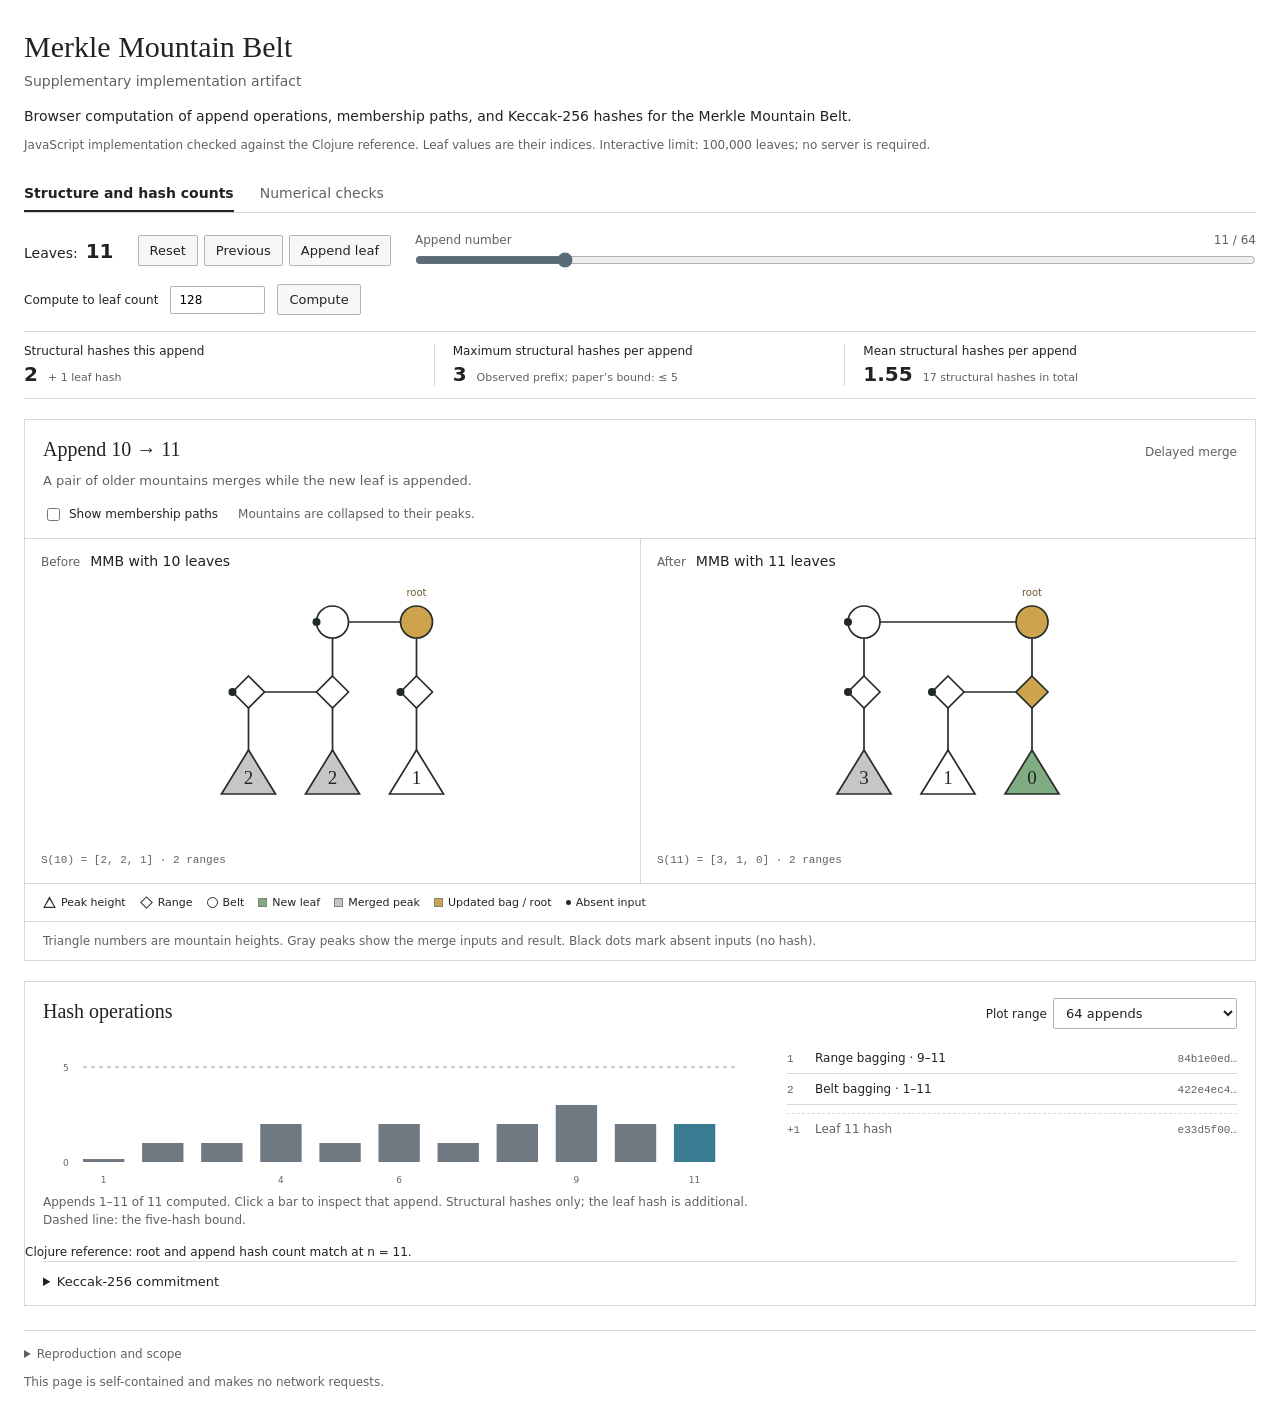
==== commit 9c2a469e: "reuse merge hash" ====
--- a/docs/index.html
+++ b/docs/index.html
@@ -282,7 +282,7 @@
     </section>
     <footer><details><summary>Reproduction and scope</summary><p>The generator produces this standalone <code>docs/index.html</code>, including Clojure reference fixtures. See <code>reviewer/README.md</code> for reproduction commands and validation coverage.</p><p>The browser implements the append schedule and reuses range/belt hashes when their operands are unchanged. Structural counts exclude the one leaf hash per append, layout, proof generation, and verification. They measure hash work, not browser execution time. Previous states are retained for navigation.</p><p>Clojure reference construction covers every root and append hash count through 100,000 leaves. Detailed topology and all membership paths are cross-checked for the first 64 states, hash operations at additional checkpoints, and recency samples for k = 1–16. The selected state is compared with its Clojure root and count during navigation. Source test results above are recorded during export, not executed in this browser. Lemma numbers may differ between paper revisions.</p></details><p>This page is self-contained and makes no network requests.</p></footer>
   </main>
-  <script id="artifact-data" type="application/json">{"amortized":[{"k":1,"mmbBound":2.1875,"mmbObserved":1.0,"mmbStructural":1.0,"period":4,"restricted":0.5,"sizes":[0,1,1,2],"ummbFormula":0.5,"ummbObserved":0.5},{"k":2,"mmbBound":3.75,"mmbObserved":2.0,"mmbStructural":2.0,"period":4,"restricted":1.0,"sizes":[1,2,2,3],"ummbFormula":1.25,"ummbObserved":1.25},{"k":3,"mmbBound":4.1875,"mmbObserved":3.0,"mmbStructural":3.0,"period":8,"restricted":1.5,"sizes":[2,2,3,3,3,3,4,4],"ummbFormula":1.5,"ummbObserved":1.5},{"k":4,"mmbBound":4.6875,"mmbObserved":3.375,"mmbStructural":3.375,"period":8,"restricted":1.75,"sizes":[2,3,3,4,3,4,4,4],"ummbFormula":1.875,"ummbObserved":1.875},{"k":5,"mmbBound":5.5,"mmbObserved":3.75,"mmbStructural":3.75,"period":8,"restricted":2.0,"sizes":[3,3,4,4,4,4,4,4],"ummbFormula":2.25,"ummbObserved":2.25},{"k":6,"mmbBound":5.6875,"mmbObserved":4.0,"mmbStructural":4.0,"period":8,"restricted":2.0,"sizes":[3,4,4,4,4,4,4,5],"ummbFormula":2.375,"ummbObserved":2.375},{"k":7,"mmbBound":5.875,"mmbObserved":4.6875,"mmbStructural":4.6875,"period":16,"restricted":2.5,"sizes":[4,4,4,4,4,4,5,5,5,5,5,5,5,5,6,5],"ummbFormula":2.5,"ummbObserved":2.5},{"k":8,"mmbBound":6.125,"mmbObserved":4.8125,"mmbStructural":4.8125,"period":16,"restricted":2.625,"sizes":[4,4,4,4,4,5,5,6,5,5,5,5,5,6,5,5],"ummbFormula":2.6875,"ummbObserved":2.6875},{"k":9,"mmbBound":6.375,"mmbObserved":4.9375,"mmbStructural":4.9375,"period":16,"restricted":2.75,"sizes":[4,4,4,4,5,5,6,6,5,5,5,5,6,5,5,5],"ummbFormula":2.875,"ummbObserved":2.875},{"k":10,"mmbBound":6.625,"mmbObserved":5.125,"mmbStructural":5.125,"period":16,"restricted":2.875,"sizes":[4,4,4,5,5,6,6,6,5,5,5,6,5,5,5,6],"ummbFormula":3.0625,"ummbObserved":3.0625},{"k":11,"mmbBound":7.0625,"mmbObserved":5.3125,"mmbStructural":5.3125,"period":16,"restricted":3.0,"sizes":[4,4,5,5,6,6,6,6,5,5,6,5,5,5,6,6],"ummbFormula":3.25,"ummbObserved":3.25},{"k":12,"mmbBound":7.15625,"mmbObserved":5.4375,"mmbStructural":5.4375,"period":16,"restricted":3.0,"sizes":[4,5,5,6,6,6,6,5,5,6,5,5,5,6,6,6],"ummbFormula":3.3125,"ummbObserved":3.3125},{"k":13,"mmbBound":7.25,"mmbObserved":5.5625,"mmbStructural":5.5625,"period":16,"restricted":3.0,"sizes":[5,5,6,6,6,6,5,5,6,5,5,5,6,6,6,6],"ummbFormula":3.375,"ummbObserved":3.375},{"k":14,"mmbBound":7.34375,"mmbObserved":5.6875,"mmbStructural":5.6875,"period":16,"restricted":3.0,"sizes":[5,6,6,6,6,5,5,6,5,5,5,6,6,6,6,7],"ummbFormula":3.4375,"ummbObserved":3.4375},{"k":15,"mmbBound":7.40625,"mmbObserved":6.21875,"mmbStructural":6.21875,"period":32,"restricted":3.5,"sizes":[6,6,6,6,5,5,6,5,5,5,6,6,6,6,7,7,7,7,7,7,6,6,7,6,6,6,7,7,7,7,7,6],"ummbFormula":3.5,"ummbObserved":3.5},{"k":16,"mmbBound":7.53125,"mmbObserved":6.25,"mmbStructural":6.25,"period":32,"restricted":3.5625,"sizes":[6,6,6,5,5,6,5,5,5,6,6,6,6,7,7,8,7,7,7,6,6,7,6,6,6,7,7,7,7,7,6,6],"ummbFormula":3.59375,"ummbObserved":3.59375}],"formatVersion":3,"liveReference":{"checkpoints":[{"case":"delayed","events":[{"left":"1e5dcd8dbfd39802fe5df4b123fbec7788d0e04c7dd441f8b7b6968fb2d700ea","result":"09bed3073cf5d67f73613eb7beddbed40f270adf56dc39554b6afeb6bd5d8175","right":"ee1b21a3b55f00d7a1ddc22f647f621c5e358136b4436cdbc18700afa92e28f0"},{"left":"21c6eb5877951869e10ac65c6625c9070a7630ce7f9f6bc91d0f8fc1a9170ecf","result":"52cfadce8a4f25d16ed25e2ac852be5944930afa894f1fc7b3684f64233a2306","right":"09bed3073cf5d67f73613eb7beddbed40f270adf56dc39554b6afeb6bd5d8175"},{"left":"52cfadce8a4f25d16ed25e2ac852be5944930afa894f1fc7b3684f64233a2306","result":"f4bf6d1e18bbc0d77578af80c336eab69ba79d06961df6e80a6430d2f94a1804","right":"19bdaecdce1a12d59eea5f1f3796c504ec1e8e14673c52463decab62144a90a9"}],"hashes":3,"leafHash":"19bdaecdce1a12d59eea5f1f3796c504ec1e8e14673c52463decab62144a90a9","n":65,"root":"f4bf6d1e18bbc0d77578af80c336eab69ba79d06961df6e80a6430d2f94a1804"},{"case":"no-merge","events":[{"left":"605bab083cb9452ef9583319918b8d981423b98e1111cfc53d7857c5efc91d7a","result":"a1185421203ed22f5708daa3efb6f9ef5a736c74d3d1b63fcb045a3114fb6acc","right":"5b066b52cc4c897818d13a69f46ac3e3fc50ede0da511a04b64789b1b8d665b1"}],"hashes":1,"leafHash":"5b066b52cc4c897818d13a69f46ac3e3fc50ede0da511a04b64789b1b8d665b1","n":127,"root":"a1185421203ed22f5708daa3efb6f9ef5a736c74d3d1b63fcb045a3114fb6acc"},{"case":"fresh","events":[{"left":"5b066b52cc4c897818d13a69f46ac3e3fc50ede0da511a04b64789b1b8d665b1","result":"b76e717589231818eca8b0bbaf0b321f76c485c95ef4e7144242b5f7a604f6cf","right":"279ccaa5286d33aef7f5f12c6b486dcf3a060180eb8006050409c12f2f441b43"},{"left":"605bab083cb9452ef9583319918b8d981423b98e1111cfc53d7857c5efc91d7a","result":"18cf614cdf0429ec90916f6ab57fd6c9848cdfc842f6578692558cf779b0f7ea","right":"b76e717589231818eca8b0bbaf0b321f76c485c95ef4e7144242b5f7a604f6cf"}],"hashes":2,"leafHash":"279ccaa5286d33aef7f5f12c6b486dcf3a060180eb8006050409c12f2f441b43","n":128,"root":"18cf614cdf0429ec90916f6ab57fd6c9848cdfc842f6578692558cf779b0f7ea"},{"case":"delayed","events":[{"left":"303fdd76e747e55b274c316a38e4e8f0c7f13bb781d596107d658aac94e62046","result":"fd383ca01557d917790a20b92f8059ee3c60b1224295ca766c068c2e995126cd","right":"b76e717589231818eca8b0bbaf0b321f76c485c95ef4e7144242b5f7a604f6cf"},{"left":"d0b2228d596ec8f98c0c12121212c72800bb958c2455881ae3b8c8220c32fc14","result":"898ab88954eb02c0450821a3c8011cd71d7b0da599a39dcd113258113ac2f0d4","right":"fd383ca01557d917790a20b92f8059ee3c60b1224295ca766c068c2e995126cd"},{"left":"898ab88954eb02c0450821a3c8011cd71d7b0da599a39dcd113258113ac2f0d4","result":"68a2e40b1f6d17555c76c869938214e11c1565806fa8154df314015e514c8950","right":"1d31c900046c76cb6036463c7445b70f7e401fcea05da06d4d806bc3378e8cd8"}],"hashes":3,"leafHash":"1d31c900046c76cb6036463c7445b70f7e401fcea05da06d4d806bc3378e8cd8","n":129,"root":"68a2e40b1f6d17555c76c869938214e11c1565806fa8154df314015e514c8950"},{"case":"no-merge","events":[{"left":"1921de3accf8f62682f8437fe22b9e9150e72b2ded2ecbfa22b41e7c35a8f7db","result":"31f57d16174a0b5de82d2df590311086ad1d4ae0cf3d00b326140badff80e023","right":"6daf4f69f1d9bf468183594f03703525e0abe865de2e95468021d1ff0e92daed"}],"hashes":1,"leafHash":"6daf4f69f1d9bf468183594f03703525e0abe865de2e95468021d1ff0e92daed","n":255,"root":"31f57d16174a0b5de82d2df590311086ad1d4ae0cf3d00b326140badff80e023"},{"case":"fresh","events":[{"left":"6daf4f69f1d9bf468183594f03703525e0abe865de2e95468021d1ff0e92daed","result":"fff457779062629824140821ca3c46b5f3566600151dabd7b2e7bf181036b825","right":"22d2c1f4190752ad0d273024267197c5c65e1069dfff1baca7302e3fbca3c523"},{"left":"1921de3accf8f62682f8437fe22b9e9150e72b2ded2ecbfa22b41e7c35a8f7db","result":"552770bf5440395cfc3e33c36b68a45b03f6d73cbea2c4ef7b24dfecbae708fe","right":"fff457779062629824140821ca3c46b5f3566600151dabd7b2e7bf181036b825"}],"hashes":2,"leafHash":"22d2c1f4190752ad0d273024267197c5c65e1069dfff1baca7302e3fbca3c523","n":256,"root":"552770bf5440395cfc3e33c36b68a45b03f6d73cbea2c4ef7b24dfecbae708fe"},{"case":"delayed","events":[{"left":"b984a1fa9cdf2bbdb0fc02cd61bb70083f17974b596a7f8fa1ceb2b2cc1b28e0","result":"e4640e29764dc3af7d1af5283980d82723005c9711f3602025eedbd722b0e15b","right":"fff457779062629824140821ca3c46b5f3566600151dabd7b2e7bf181036b825"},{"left":"eb02fcee582e53a778fd8edceb5ca09ba9cef135fc4239a1d9fd9095ed51a18e","result":"b007e494322c619666d6970d2b28ff44c77b2d03c75336a538c725d398023bfc","right":"e4640e29764dc3af7d1af5283980d82723005c9711f3602025eedbd722b0e15b"},{"left":"b007e494322c619666d6970d2b28ff44c77b2d03c75336a538c725d398023bfc","result":"1f66d412622bd230962abc4604c33cac8cf8d257bb86ae1b8485b39081f80e83","right":"22ac9e574a19f0d026ade67301092593a3416fee9665d47e6478db2153c38b25"}],"hashes":3,"leafHash":"22ac9e574a19f0d026ade67301092593a3416fee9665d47e6478db2153c38b25","n":257,"root":"1f66d412622bd230962abc4604c33cac8cf8d257bb86ae1b8485b39081f80e83"},{"case":"no-merge","events":[{"left":"355c0514a67ba326fecfa9e324bfe12288c9a431d4d9858ad1f7f0b37852898f","result":"362bc0b0bf3958bb374ce504ea1814e871fbc58cecabb80297b533af55fce151","right":"f2e82f6db01582f82f92170dc33dde88d19889abb807bed5b6123fd6aabc794a"}],"hashes":1,"leafHash":"f2e82f6db01582f82f92170dc33dde88d19889abb807bed5b6123fd6aabc794a","n":511,"root":"362bc0b0bf3958bb374ce504ea1814e871fbc58cecabb80297b533af55fce151"},{"case":"fresh","events":[{"left":"f2e82f6db01582f82f92170dc33dde88d19889abb807bed5b6123fd6aabc794a","result":"39d554a6cad6c51dc6b64d8dc0fb92697b55ef528ddd2ce63a1b3f0a6280df6c","right":"a88d962ceb769d13dd202a8b8478e3a3f9d762a5702f76db9fd33d9f6af919ea"},{"left":"355c0514a67ba326fecfa9e324bfe12288c9a431d4d9858ad1f7f0b37852898f","result":"890488f31eafdfd17b0dc599e0ece913b921e9ee8a8a9c56afb1dec5c6f528ba","right":"39d554a6cad6c51dc6b64d8dc0fb92697b55ef528ddd2ce63a1b3f0a6280df6c"}],"hashes":2,"leafHash":"a88d962ceb769d13dd202a8b8478e3a3f9d762a5702f76db9fd33d9f6af919ea","n":512,"root":"890488f31eafdfd17b0dc599e0ece913b921e9ee8a8a9c56afb1dec5c6f528ba"},{"case":"delayed","events":[{"left":"a2bd71d11e9978a3ee61237f37818bdbb7ba28f15763067e3af46042d25bbd1a","result":"33da4af19154ecc0214b71d354ffb3ba20391a6f889199d390c116e1bee6a869","right":"39d554a6cad6c51dc6b64d8dc0fb92697b55ef528ddd2ce63a1b3f0a6280df6c"},{"left":"1e5e1ad4c94e25c75e6aa2515e706ede2b7b4fc81f6b27ddb4d0b66778f9a79b","result":"256d6df7f8a36d9cdc059b55fd4e622d9565479d342380773fc26000800b4347","right":"33da4af19154ecc0214b71d354ffb3ba20391a6f889199d390c116e1bee6a869"},{"left":"256d6df7f8a36d9cdc059b55fd4e622d9565479d342380773fc26000800b4347","result":"0367098eaa03b6538d8b501fefff8ed5bbb8c7708dc18233fe220b5a337c7243","right":"a31e93c9defb3aa17281ff5dd26987bf6def18903db0c182c15bdb487217d63e"}],"hashes":3,"leafHash":"a31e93c9defb3aa17281ff5dd26987bf6def18903db0c182c15bdb487217d63e","n":513,"root":"0367098eaa03b6538d8b501fefff8ed5bbb8c7708dc18233fe220b5a337c7243"},{"case":"no-merge","events":[{"left":"cd1ea0db2a685b749312ff59b51d074fe991e20292b1755bee88855ccd19f489","result":"2379c10d3976752bdebc54e7d0d132c9e6ec284ac0c27fe32a07112607232c37","right":"b78fa10bcd12c29f04f2a18ee4eb53a36e00ec4bf474b5707b2dd412e6fda259"}],"hashes":1,"leafHash":"b78fa10bcd12c29f04f2a18ee4eb53a36e00ec4bf474b5707b2dd412e6fda259","n":1023,"root":"2379c10d3976752bdebc54e7d0d132c9e6ec284ac0c27fe32a07112607232c37"},{"case":"fresh","events":[{"left":"b78fa10bcd12c29f04f2a18ee4eb53a36e00ec4bf474b5707b2dd412e6fda259","result":"1f0e8b6f00a4735c631565cdd6f5d6f0ce6bfa75de1f6d640d1a439eadcd98d8","right":"044897ed4c7fcc41fbcb488b8ebb914ecbd99886b1d600922e2c5d1fc3f1c881"},{"left":"cd1ea0db2a685b749312ff59b51d074fe991e20292b1755bee88855ccd19f489","result":"80c4edcbdfdf4a5ad13f77bdc79ae074b1ef4cb8e9d03aec0350ad82b8d2f090","right":"1f0e8b6f00a4735c631565cdd6f5d6f0ce6bfa75de1f6d640d1a439eadcd98d8"}],"hashes":2,"leafHash":"044897ed4c7fcc41fbcb488b8ebb914ecbd99886b1d600922e2c5d1fc3f1c881","n":1024,"root":"80c4edcbdfdf4a5ad13f77bdc79ae074b1ef4cb8e9d03aec0350ad82b8d2f090"},{"case":"delayed","events":[{"left":"684f4b2006ba418cc59fc9854c4d3ad150ccc565f4ef9e41654603aa5e6a0b8f","result":"3365e4c308883017abd1310298bbb2f9ae3629e791bf6ce2604116b980f37009","right":"1f0e8b6f00a4735c631565cdd6f5d6f0ce6bfa75de1f6d640d1a439eadcd98d8"},{"left":"415e6c952f29001d49130d8d9dca0c33c2eadcea45a85380c76460e0b3c6713d","result":"e3478f392a87635761bfa2686bf71f65efcc7c3f585d5b35883814563b29d82d","right":"3365e4c308883017abd1310298bbb2f9ae3629e791bf6ce2604116b980f37009"},{"left":"e3478f392a87635761bfa2686bf71f65efcc7c3f585d5b35883814563b29d82d","result":"a6b35f79306705205903df7c130dee6f9f5deeab5b82e834f68b2e868c23fcec","right":"52b3b132d86f54ade6d4b50fe04b412af9e8c9f1ee181e54081f617f37f8ee43"}],"hashes":3,"leafHash":"52b3b132d86f54ade6d4b50fe04b412af9e8c9f1ee181e54081f617f37f8ee43","n":1025,"root":"a6b35f79306705205903df7c130dee6f9f5deeab5b82e834f68b2e868c23fcec"},{"case":"delayed","events":[{"left":"7b90c756023cc58e90d4ea252818490b17dd0e83d76d1f4d7985c01808ddb399","result":"76eca54dd85e713bcb3845b9159e0e31e79576ea3a7e6b00e186a8cf2f0a9899","right":"46cb261c5f5ebf722cb5ad678010883a4b94df3ba0e57ec11767707fbb2b1faa"},{"left":"600fb6d9a9bd7aea082650c41b839e1639f395fa5047f8ba7b59036a42f64d33","result":"43107e2f9dd063ebe074f4fa96cdc2533f3d6398b79aba8ea1619e2fccc1910f","right":"76eca54dd85e713bcb3845b9159e0e31e79576ea3a7e6b00e186a8cf2f0a9899"},{"left":"bfb50ebbbca2103a4fe324f933b4b3bb532be74d17a46d67775dec8e556fe84d","result":"3d4b7165a6a6644b2c97fba66c459c3a86fc97c9261a1f35e58a6effb23df829","right":"43107e2f9dd063ebe074f4fa96cdc2533f3d6398b79aba8ea1619e2fccc1910f"},{"left":"3d4b7165a6a6644b2c97fba66c459c3a86fc97c9261a1f35e58a6effb23df829","result":"f1003a973779390ae51d47020113542fa4914df69023440bea9aa70b0622f31e","right":"da13b335bab8956816e757c4dddd6bd224107b1ba0745bd307c1be59f8f3d990"}],"hashes":4,"leafHash":"da13b335bab8956816e757c4dddd6bd224107b1ba0745bd307c1be59f8f3d990","n":1337,"root":"f1003a973779390ae51d47020113542fa4914df69023440bea9aa70b0622f31e"},{"case":"no-merge","events":[{"left":"a9160f6c1923374167ec73ea2a4ba9af786fd9c32581b9b5c66b3a24c252e964","result":"e00a221f7e56cd2a6bb9682b4faed6f7528cc30fc110f10e2267e340435c1765","right":"2282325de849d924cf1bc5449681da399716f98a6eb3e5d28b2696ce1c12a126"}],"hashes":1,"leafHash":"2282325de849d924cf1bc5449681da399716f98a6eb3e5d28b2696ce1c12a126","n":2047,"root":"e00a221f7e56cd2a6bb9682b4faed6f7528cc30fc110f10e2267e340435c1765"},{"case":"fresh","events":[{"left":"2282325de849d924cf1bc5449681da399716f98a6eb3e5d28b2696ce1c12a126","result":"9591f53d6e238fd44ce4262ef8697a040e783b50135510908abb74eb6b8e9480","right":"5106f366ef9bec12e2c01d7850f070850e59a12787bf2e473eedc68c7203efff"},{"left":"a9160f6c1923374167ec73ea2a4ba9af786fd9c32581b9b5c66b3a24c252e964","result":"98e67ec25dae07f177eec79fa52851fa4dd0ad3703a329fc59cb157b3fe04edd","right":"9591f53d6e238fd44ce4262ef8697a040e783b50135510908abb74eb6b8e9480"}],"hashes":2,"leafHash":"5106f366ef9bec12e2c01d7850f070850e59a12787bf2e473eedc68c7203efff","n":2048,"root":"98e67ec25dae07f177eec79fa52851fa4dd0ad3703a329fc59cb157b3fe04edd"},{"case":"delayed","events":[{"left":"c3362a791a1cc74d21cc6454072ba70dafcaed4fa311a1898f066a2eb1a39c6a","result":"67430e730352b807e16bd591d1970ad1ac4958b6b008f2b618da7f08a4bdb71a","right":"9591f53d6e238fd44ce4262ef8697a040e783b50135510908abb74eb6b8e9480"},{"left":"5a97f2a997533bb6522127450f07fbd1406a87068f24a4f444ad39ffbe58b7e0","result":"45ac56e4a6759d6ad82a14942c87e98f346cc2d5370ba53aced139dbd18b4223","right":"67430e730352b807e16bd591d1970ad1ac4958b6b008f2b618da7f08a4bdb71a"},{"left":"45ac56e4a6759d6ad82a14942c87e98f346cc2d5370ba53aced139dbd18b4223","result":"8b22bdf8d4d5f8d505bb7bd61193787506c4c86448f633a96fb44b5e38ab8bb8","right":"60a7749f6d02ef83c40ba2247881a9b609f2dc11b8a108d1f6c70c8bf784e70a"}],"hashes":3,"leafHash":"60a7749f6d02ef83c40ba2247881a9b609f2dc11b8a108d1f6c70c8bf784e70a","n":2049,"root":"8b22bdf8d4d5f8d505bb7bd61193787506c4c86448f633a96fb44b5e38ab8bb8"},{"case":"no-merge","events":[{"left":"299d5b506b8dd816849d99e34b68d49f6effd9baa8f13be246ce5bbaf304fb2f","result":"ecef64a47b2ff9e744ddd6806df1b4b96ed6207c6c1d336c12476ffd482f7683","right":"a1969ebbc7c1cdcfbf567a4b4ad6aae776ea2ee82e9a20659df762af54d4c258"}],"hashes":1,"leafHash":"a1969ebbc7c1cdcfbf567a4b4ad6aae776ea2ee82e9a20659df762af54d4c258","n":4095,"root":"ecef64a47b2ff9e744ddd6806df1b4b96ed6207c6c1d336c12476ffd482f7683"},{"case":"fresh","events":[{"left":"a1969ebbc7c1cdcfbf567a4b4ad6aae776ea2ee82e9a20659df762af54d4c258","result":"b477f1499ce42fa61ff37e2f3b0b5919b415d89d142a959e0ab9c8b63e57d0f9","right":"75efca539d81eb4228215ad369c2c98454c2949ea1ca06757835b449d9676c4c"},{"left":"299d5b506b8dd816849d99e34b68d49f6effd9baa8f13be246ce5bbaf304fb2f","result":"ffe3ba981d184a938f51f8794bb0e02c2527bb8068a331e178b54ecad96d242f","right":"b477f1499ce42fa61ff37e2f3b0b5919b415d89d142a959e0ab9c8b63e57d0f9"}],"hashes":2,"leafHash":"75efca539d81eb4228215ad369c2c98454c2949ea1ca06757835b449d9676c4c","n":4096,"root":"ffe3ba981d184a938f51f8794bb0e02c2527bb8068a331e178b54ecad96d242f"},{"case":"delayed","events":[{"left":"99e2396bf9115837cce08637afe6107f79c6b2326d80948eda4705062f06612b","result":"e23e342fee7d752c08e0ab71fe2c23657e80b9403a433e596a310efaeaba9326","right":"b477f1499ce42fa61ff37e2f3b0b5919b415d89d142a959e0ab9c8b63e57d0f9"},{"left":"7d841f3860dd56aab62521bd501b4342edcee98755a7f939c8621f37915bdd5f","result":"17b732188e6d3998558848bd249b405f5028a1abcaa33aff5fc1ebed9f44c69f","right":"e23e342fee7d752c08e0ab71fe2c23657e80b9403a433e596a310efaeaba9326"},{"left":"17b732188e6d3998558848bd249b405f5028a1abcaa33aff5fc1ebed9f44c69f","result":"5014ba151db26e130af3b4a533a9a5affa060af6f621d6a940f67f9dad8680b8","right":"8290752b07da86b986d2ab46269f3dc613f63e57d19c71fa55105e59afb10df6"}],"hashes":3,"leafHash":"8290752b07da86b986d2ab46269f3dc613f63e57d19c71fa55105e59afb10df6","n":4097,"root":"5014ba151db26e130af3b4a533a9a5affa060af6f621d6a940f67f9dad8680b8"},{"case":"no-merge","events":[{"left":"8282a74e376e72374e04a385aa9bf448be0f041083b445bd39722694acde96e0","result":"3ad3e3553215924c89868e197687f05ea71ec4e5cda0435c1dbbe2b5f2415234","right":"86312dc850eb062fd55ec64e58535c24dd89273db654acf7d55e3e6a5c33b7f3"}],"hashes":1,"leafHash":"86312dc850eb062fd55ec64e58535c24dd89273db654acf7d55e3e6a5c33b7f3","n":8191,"root":"3ad3e3553215924c89868e197687f05ea71ec4e5cda0435c1dbbe2b5f2415234"},{"case":"fresh","events":[{"left":"86312dc850eb062fd55ec64e58535c24dd89273db654acf7d55e3e6a5c33b7f3","result":"61d7436d08de21908f85b67b4f8de453d5ebb64559bb46124fb720dd0b64e15b","right":"9faeef920e3ca83bea18e7157aceb8ee2d2ac98afa5170a2a20d98642115319f"},{"left":"8282a74e376e72374e04a385aa9bf448be0f041083b445bd39722694acde96e0","result":"77be93cecb3269e99250f00c2d40b4c09785dc71f926f492cd41f0b66198967d","right":"61d7436d08de21908f85b67b4f8de453d5ebb64559bb46124fb720dd0b64e15b"}],"hashes":2,"leafHash":"9faeef920e3ca83bea18e7157aceb8ee2d2ac98afa5170a2a20d98642115319f","n":8192,"root":"77be93cecb3269e99250f00c2d40b4c09785dc71f926f492cd41f0b66198967d"},{"case":"delayed","events":[{"left":"61b9dd9e4069a62cabb25a8f3028016426e93e064417359779138176d2b57152","result":"0277361901da7db0b1eb6e5ea3846e64ccae44f77d817d755e83cd6b0815b743","right":"61d7436d08de21908f85b67b4f8de453d5ebb64559bb46124fb720dd0b64e15b"},{"left":"ea5996760de5189a0da7b810395c8f90f93cfd1119330dfd3e1c1c5587b72f47","result":"b0ca688188e5c1ebdad867eec9ed0075edcc3d9eadf04b2f51c30b31f5a8664b","right":"0277361901da7db0b1eb6e5ea3846e64ccae44f77d817d755e83cd6b0815b743"},{"left":"b0ca688188e5c1ebdad867eec9ed0075edcc3d9eadf04b2f51c30b31f5a8664b","result":"bcf4bd5965c9b23f17d68241fb570463a001c1492c333835f2bb0c382edd6216","right":"ef8faed14c54df778223a77a2eb417cb183b1d600558a2f400e42f87580dd75d"}],"hashes":3,"leafHash":"ef8faed14c54df778223a77a2eb417cb183b1d600558a2f400e42f87580dd75d","n":8193,"root":"bcf4bd5965c9b23f17d68241fb570463a001c1492c333835f2bb0c382edd6216"},{"case":"no-merge","events":[{"left":"f968c1b4d656dd7bdc38cb1fddc922d05e495c97650b8557045986a0046b98aa","result":"7bbee83ba63bc0ec4fb56eed9215ce93c58998d287886fd8ac7c19b6098c6ae1","right":"b4d1280295b389fcafee3c7f87fbb474dad7d16d187e9373c0fd7bde74a67326"}],"hashes":1,"leafHash":"b4d1280295b389fcafee3c7f87fbb474dad7d16d187e9373c0fd7bde74a67326","n":16383,"root":"7bbee83ba63bc0ec4fb56eed9215ce93c58998d287886fd8ac7c19b6098c6ae1"},{"case":"fresh","events":[{"left":"b4d1280295b389fcafee3c7f87fbb474dad7d16d187e9373c0fd7bde74a67326","result":"66f80a438ae251f4bd265d6cd5a0cf3a8d26a450367720f53db51098de93a0d7","right":"0011e9f090cf0e9f6856152bd99d676f0d97f614ecf9e014627277a345c1034f"},{"left":"f968c1b4d656dd7bdc38cb1fddc922d05e495c97650b8557045986a0046b98aa","result":"f0da4422a5b0069dac3d610e200b7c725d510c00267b744d1d357c05df06845d","right":"66f80a438ae251f4bd265d6cd5a0cf3a8d26a450367720f53db51098de93a0d7"}],"hashes":2,"leafHash":"0011e9f090cf0e9f6856152bd99d676f0d97f614ecf9e014627277a345c1034f","n":16384,"root":"f0da4422a5b0069dac3d610e200b7c725d510c00267b744d1d357c05df06845d"},{"case":"delayed","events":[{"left":"776c76d1dba91c2b299ef1abf604578d493e53511589794d115fdf37b97445c8","result":"295379abb912454e9737c181cdaa859a41b65fe1cc4c10b5cae8ae747cd7b7fb","right":"66f80a438ae251f4bd265d6cd5a0cf3a8d26a450367720f53db51098de93a0d7"},{"left":"745b0726ece596b7ed1c5f2cd71c0e206d7f46bb631cf811298708291eccea21","result":"6a43dda321d9bcec28466c48d833fd91820914d0b4c451c2cc48533314f1c078","right":"295379abb912454e9737c181cdaa859a41b65fe1cc4c10b5cae8ae747cd7b7fb"},{"left":"6a43dda321d9bcec28466c48d833fd91820914d0b4c451c2cc48533314f1c078","result":"543994f7002c72544197f8c3a6b98f0dd6fd6ba970a7d1f0a4f2518e6ba2a182","right":"7aa6f5dcba64847dccc7e919572d99250ebfe33279834e56af1aace599e9f070"}],"hashes":3,"leafHash":"7aa6f5dcba64847dccc7e919572d99250ebfe33279834e56af1aace599e9f070","n":16385,"root":"543994f7002c72544197f8c3a6b98f0dd6fd6ba970a7d1f0a4f2518e6ba2a182"},{"case":"no-merge","events":[{"left":"01f62e842d524ecfcc1b44ed99cb5f15070d8c4d4233e0f9952f437ec3c54503","result":"6b4e9aeb148e2fcc2476e34b3f95f27b622bfbc38d384e469e25a79c7e85bbaa","right":"f1ee5c25f54a65a33dd0677c80039ae88d5069bb5601825ee1852cccc70203a3"}],"hashes":1,"leafHash":"f1ee5c25f54a65a33dd0677c80039ae88d5069bb5601825ee1852cccc70203a3","n":32767,"root":"6b4e9aeb148e2fcc2476e34b3f95f27b622bfbc38d384e469e25a79c7e85bbaa"},{"case":"fresh","events":[{"left":"f1ee5c25f54a65a33dd0677c80039ae88d5069bb5601825ee1852cccc70203a3","result":"b345bf92f97eceeb13c5dd02b6b4a20b76c02a7c5bf8b2e8ba8a608290bdd553","right":"c32337fc980bf0a9837cc4e93792888a0d3660f0389723eea930f4ec6f514fba"},{"left":"01f62e842d524ecfcc1b44ed99cb5f15070d8c4d4233e0f9952f437ec3c54503","result":"a07fcb647322c858979a3e9a908c0bbb92538d12ee4723a5f883e1cf2485aacd","right":"b345bf92f97eceeb13c5dd02b6b4a20b76c02a7c5bf8b2e8ba8a608290bdd553"}],"hashes":2,"leafHash":"c32337fc980bf0a9837cc4e93792888a0d3660f0389723eea930f4ec6f514fba","n":32768,"root":"a07fcb647322c858979a3e9a908c0bbb92538d12ee4723a5f883e1cf2485aacd"},{"case":"delayed","events":[{"left":"759e60cda089fdd5ea87b731cdc0483b563dec22bce81f14c368f7d7c04dde40","result":"64eb0b9deb1916f08d2d238e452b0df03d941082db48149f21323254b5d66977","right":"b345bf92f97eceeb13c5dd02b6b4a20b76c02a7c5bf8b2e8ba8a608290bdd553"},{"left":"1f172625efc6f77a1ceae321e529ab308047df1331cf71b2ce8b0fc12c3f7223","result":"e2ec7acf01bf2db19b919185de996ef5fdb47454c874c09ccbba17fb7c3fe45c","right":"64eb0b9deb1916f08d2d238e452b0df03d941082db48149f21323254b5d66977"},{"left":"e2ec7acf01bf2db19b919185de996ef5fdb47454c874c09ccbba17fb7c3fe45c","result":"87650a97bf195dee37d287d0661fe9c79203ec81bc4c268f47f91ef1fd2cbb13","right":"8891b33c5e331cbbae489e8985c1de7e7f55a728cb7c027cfab3c4e27df3a5d5"}],"hashes":3,"leafHash":"8891b33c5e331cbbae489e8985c1de7e7f55a728cb7c027cfab3c4e27df3a5d5","n":32769,"root":"87650a97bf195dee37d287d0661fe9c79203ec81bc4c268f47f91ef1fd2cbb13"},{"case":"fresh","events":[{"left":"e427f1536a74d615ebb863972bcc0ba949f3a7c1b195890ff877e386b2f09609","result":"42c783a0edac1a3dd96ca526b67d1872aae830929e03d44c2b274eba89812835","right":"7e12f14865433591f869d11dc5754e641b3259f8c56fcf32e04439107a10a671"},{"left":"71d52de8cbfd7a7261cf1305ce230cf78e4dad82e38bdf961b46264699312168","result":"a1eeefc27e161c3657399476e54f14f1a93cf2bf02c5b512190fc1508ebeac29","right":"42c783a0edac1a3dd96ca526b67d1872aae830929e03d44c2b274eba89812835"},{"left":"c3f999232daa705067b712ced60894a1b7ab44bc7e8341f7e55719bcf3e03df8","result":"50693fc462ef85435cea8cb23713529071ea6320e3060f8e4244a7b098c80eb1","right":"a1eeefc27e161c3657399476e54f14f1a93cf2bf02c5b512190fc1508ebeac29"}],"hashes":3,"leafHash":"7e12f14865433591f869d11dc5754e641b3259f8c56fcf32e04439107a10a671","n":50000,"root":"50693fc462ef85435cea8cb23713529071ea6320e3060f8e4244a7b098c80eb1"},{"case":"no-merge","events":[{"left":"2ad4b720fdeca8e5cf2683e7b8604f593e47332b4aaada00d897c61e0f3752f9","result":"a575ca18697de1a41cb7eda16f5cd7a38fc1f204723c5e8b4c2868a1e2464e14","right":"1796fd0f9aded4be71a5eb612bfcf23a67c32f111576e6ff92cdf98caae107bc"}],"hashes":1,"leafHash":"1796fd0f9aded4be71a5eb612bfcf23a67c32f111576e6ff92cdf98caae107bc","n":65535,"root":"a575ca18697de1a41cb7eda16f5cd7a38fc1f204723c5e8b4c2868a1e2464e14"},{"case":"fresh","events":[{"left":"1796fd0f9aded4be71a5eb612bfcf23a67c32f111576e6ff92cdf98caae107bc","result":"5a1e51907de483a13836252eebcd19c337f5029729c554952eedfa644f52b532","right":"4717cda594f996ba302fc4957ef5b7d715353c7285168edfcb37792b6233bcc9"},{"left":"2ad4b720fdeca8e5cf2683e7b8604f593e47332b4aaada00d897c61e0f3752f9","result":"b3673cee38b71107123cbc21f94b2528743a8dac2020d4115d789bda6e686b27","right":"5a1e51907de483a13836252eebcd19c337f5029729c554952eedfa644f52b532"}],"hashes":2,"leafHash":"4717cda594f996ba302fc4957ef5b7d715353c7285168edfcb37792b6233bcc9","n":65536,"root":"b3673cee38b71107123cbc21f94b2528743a8dac2020d4115d789bda6e686b27"},{"case":"delayed","events":[{"left":"be4a4c3ff8061c5ee2043597027dfd0d505d9fa7bd5709fadb86d13def38d5d4","result":"58eff02db268750660100e2ec9dd45787b53b6ca71f77567550dd292fdcda8b3","right":"5a1e51907de483a13836252eebcd19c337f5029729c554952eedfa644f52b532"},{"left":"fbfa928263ebe8c002e73ea7deac15eebcdd1ce4f405fd635bda96bce48b623c","result":"e221964dc9bca01fa175ed5888e71d275cbada43c06b11fefe8f5f797f5a796c","right":"58eff02db268750660100e2ec9dd45787b53b6ca71f77567550dd292fdcda8b3"},{"left":"e221964dc9bca01fa175ed5888e71d275cbada43c06b11fefe8f5f797f5a796c","result":"ed909dfaae66bcca285a425d7618a85c0254b49d69477e6006f7363e17ebbe17","right":"82c6accbd5ba4ba6254215b8cd01619fa75b49cd2013286ff3b69776823a8aad"}],"hashes":3,"leafHash":"82c6accbd5ba4ba6254215b8cd01619fa75b49cd2013286ff3b69776823a8aad","n":65537,"root":"ed909dfaae66bcca285a425d7618a85c0254b49d69477e6006f7363e17ebbe17"},{"case":"delayed","events":[{"left":"b8b53e71fe9490bc06a6a3820bc3593e692f8799e1f0fc15caac7506d92eeeb1","result":"7807b53a726d348248bbb922b9bcbe27ebb20bcfa05df962da77b3a8767e0a58","right":"540b9e9618ba50c2d6d3db4e98bce7d7f39b7230402d8f22651db278e27f781e"},{"left":"aee42a9b6ba5a4cedca0fa49297e49f6cd76a406940f6514122cba481c1e107c","result":"290886b10904f48e3f8e8dd884587648d2368bc7d70b6c73ada9aa3275784cf0","right":"7807b53a726d348248bbb922b9bcbe27ebb20bcfa05df962da77b3a8767e0a58"},{"left":"ac406261facb577657561b36cf8246cb7476fe4895f91f350b944f5ec5d67f76","result":"f894b9844eaa6ddddcab3f0509660df96f6ec9d3f774220270e94cfacf4629b3","right":"290886b10904f48e3f8e8dd884587648d2368bc7d70b6c73ada9aa3275784cf0"},{"left":"711792444570f6db70c8b5c86f379c057030da23f5d4a31d238ba4d7609d2430","result":"f473275cd3d15cffa59c886fa3834d035ddef2b10b2f9d50ded90ed20ef4af40","right":"518c4e2e64491aeb28b2574ee40aa541c479355b1fedd0782c4e3e379d8a8fbf"},{"left":"f894b9844eaa6ddddcab3f0509660df96f6ec9d3f774220270e94cfacf4629b3","result":"4f4411fa202bdae52a73f51908f8dc0f7a39f286f8593cab6f0a81ab9d8b7fe3","right":"f473275cd3d15cffa59c886fa3834d035ddef2b10b2f9d50ded90ed20ef4af40"}],"hashes":5,"leafHash":"518c4e2e64491aeb28b2574ee40aa541c479355b1fedd0782c4e3e379d8a8fbf","n":99999,"root":"4f4411fa202bdae52a73f51908f8dc0f7a39f286f8593cab6f0a81ab9d8b7fe3"},{"case":"fresh","events":[{"left":"518c4e2e64491aeb28b2574ee40aa541c479355b1fedd0782c4e3e379d8a8fbf","result":"2fad9f215269171a73220e6cc72b294cc85925ddb3abcdd78020a9ee880e70ea","right":"6540de791b0de6b7664a1c77229917588c2c2b6d8ef792ebb149cfff94697429"},{"left":"711792444570f6db70c8b5c86f379c057030da23f5d4a31d238ba4d7609d2430","result":"ddaade3018aa33f8152fcfac85547a0ba3d24e0f115d38eadb67a6f7e31b6f83","right":"2fad9f215269171a73220e6cc72b294cc85925ddb3abcdd78020a9ee880e70ea"},{"left":"f894b9844eaa6ddddcab3f0509660df96f6ec9d3f774220270e94cfacf4629b3","result":"63f928832b17f4e4498af4f5bf6b9fdd84c54d5c46e92f41477b5bfc5d11ab1f","right":"ddaade3018aa33f8152fcfac85547a0ba3d24e0f115d38eadb67a6f7e31b6f83"}],"hashes":3,"leafHash":"6540de791b0de6b7664a1c77229917588c2c2b6d8ef792ebb149cfff94697429","n":100000,"root":"63f928832b17f4e4498af4f5bf6b9fdd84c54d5c46e92f41477b5bfc5d11ab1f"}],"hashCounts":[0,1,1,2,2,2,1,2,3,2,3,3,3,2,1,2,3,2,4,3,2,3,3,3,4,2,4,3,3,2,1,2,3,2,4,3,2,3,4,3,4,2,3,3,4,3,3,3,4,2,5,3,2,3,4,3,4,2,4,3,3,2,1,2,3,2,4,3,2,3,4,3,4,2,3,3,4,3,4,3,4,2,5,3,2,3,3,3,4,2,5,3,4,3,3,3,4,2,5,3,2,3,5,3,4,2,3,3,4,3,4,3,4,2,5,3,2,3,4,3,4,2,4,3,3,2,1,2,3,2,4,3,2,3,4,3,4,2,3,3,4,3,4,3,4,2,5,3,2,3,3,3,4,2,5,3,4,3,4,3,4,2,5,3,2,3,5,3,4,2,3,3,4,3,3,3,4,2,5,3,2,3,5,3,4,2,5,3,4,3,3,3,4,2,5,3,2,3,5,3,4,2,3,3,4,3,5,3,4,2,5,3,2,3,3,3,4,2,5,3,4,3,4,3,4,2,5,3,2,3,5,3,4,2,3,3,4,3,4,3,4,2,5,3,2,3,4,3,4,2,4,3,3,2,1,2,3,2,4,3,2,3,4,3,4,2,3,3,4,3,4,3,4,2,5,3,2,3,3,3,4,2,5,3,4,3,4,3,4,2,5,3,2,3,5,3,4,2,3,3,4,3,3,3,4,2,5,3,2,3,5,3,4,2,5,3,4,3,4,3,4,2,5,3,2,3,5,3,4,2,3,3,4,3,5,3,4,2,5,3,2,3,3,3,4,2,5,3,4,3,3,3,4,2,5,3,2,3,5,3,4,2,3,3,4,3,5,3,4,2,5,3,2,3,5,3,4,2,5,3,4,3,3,3,4,2,5,3,2,3,5,3,4,2,3,3,4,3,5,3,4,2,5,3,2,3,3,3,4,2,5,3,4,3,5,3,4,2,5,3,2,3,5,3,4,2,3,3,4,3,3,3,4,2,5,3,2,3,5,3,4,2,5,3,4,3,4,3,4,2,5,3,2,3,5,3,4,2,3,3,4,3,5,3,4,2,5,3,2,3,3,3,4,2,5,3,4,3,4,3,4,2,5,3,2,3,5,3,4,2,3,3,4,3,4,3,4,2,5,3,2,3,4,3,4,2,4,3,3,2,1,2,3,2,4,3,2,3,4,3,4,2,3,3,4,3,4,3,4,2,5,3,2,3,3,3,4,2,5,3,4,3,4,3,4,2,5,3,2,3,5,3,4,2,3,3,4,3,3,3,4,2,5,3,2,3,5,3,4,2,5,3,4,3,4,3,4,2,5,3,2,3,5,3,4,2,3,3,4,3,5,3,4,2,5,3,2,3,3,3,4,2,5,3,4,3,3,3,4,2,5,3,2,3,5,3,4,2,3,3,4,3,5,3,4,2,5,3,2,3,5,3,4,2,5,3,4,3,4,3,4,2,5,3,2,3,5,3,4,2,3,3,4,3,5,3,4,2,5,3,2,3,3,3,4,2,5,3,4,3,5,3,4,2,5,3,2,3,5,3,4,2,3,3,4,3,3,3,4,2,5,3,2,3,5,3,4,2,5,3,4,3,3,3,4,2,5,3,2,3,5,3,4,2,3,3,4,3,5,3,4,2,5,3,2,3,3,3,4,2,5,3,4,3,5,3,4,2,5,3,2,3,5,3,4,2,3,3,4,3,5,3,4,2,5,3,2,3,5,3,4,2,5,3,4,3,3,3,4,2,5,3,2,3,5,3,4,2,3,3,4,3,5,3,4,2,5,3,2,3,3,3,4,2,5,3,4,3,5,3,4,2,5,3,2,3,5,3,4,2,3,3,4,3,3,3,4,2,5,3,2,3,5,3,4,2,5,3,4,3,5,3,4,2,5,3,2,3,5,3,4,2,3,3,4,3,5,3,4,2,5,3,2,3,3,3,4,2,5,3,4,3,3,3,4,2,5,3,2,3,5,3,4,2,3,3,4,3,5,3,4,2,5,3,2,3,5,3,4,2,5,3,4,3,4,3,4,2,5,3,2,3,5,3,4,2,3,3,4,3,5,3,4,2,5,3,2,3,3,3,4,2,5,3,4,3,5,3,4,2,5,3,2,3,5,3,4,2,3,3,4,3,3,3,4,2,5,3,2,3,5,3,4,2,5,3,4,3,4,3,4,2,5,3,2,3,5,3,4,2,3,3,4,3,5,3,4,2,5,3,2,3,3,3,4,2,5,3,4,3,4,3,4,2,5,3,2,3,5,3,4,2,3,3,4,3,4,3,4,2,5,3,2,3,4,3,4,2,4,3,3,2,1,2,3,2,4,3,2,3,4,3,4,2,3,3,4,3,4,3,4,2,5,3,2,3,3,3,4,2,5,3,4,3,4,3,4,2,5,3,2,3,5,3,4,2,3,3,4,3,3,3,4,2,5,3,2,3,5,3,4,2,5,3,4,3,4,3,4,2,5,3,2,3,5,3,4,2,3,3,4,3,5,3,4,2,5,3,2,3,3,3,4,2,5,3,4,3,3,3,4,2,5,3,2,3,5,3,4,2,3,3,4,3,5,3,4,2,5,3,2,3,5,3,4,2,5,3,4,3,4,3,4,2,5,3,2,3,5,3,4,2,3,3,4,3,5,3,4,2,5,3,2,3,3,3,4,2,5,3,4,3,5,3,4,2,5,3,2,3,5,3,4,2,3,3,4,3,3,3,4,2,5,3,2,3,5,3,4,2,5,3,4,3,3,3,4,2,5,3,2,3,5,3,4,2,3,3,4,3,5,3,4,2,5,3,2,3,3,3,4,2,5,3,4,3,5,3,4,2,5,3,2,3,5,3,4,2,3,3,4,3,5,3,4,2,5,3,2,3,5,3,4,2,5,3,4,3,4,3,4,2,5,3,2,3,5,3,4,2,3,3,4,3,5,3,4,2,5,3,2,3,3,3,4,2,5,3,4,3,5,3,4,2,5,3,2,3,5,3,4,2,3,3,4,3,3,3,4,2,5,3,2,3,5,3,4,2,5,3,4,3,5,3,4,2,5,3,2,3,5,3,4,2,3,3,4,3,5,3,4,2,5,3,2,3,3,3,4,2,5,3,4,3,3,3,4,2,5,3,2,3,5,3,4,2,3,3,4,3,5,3,4,2,5,3,2,3,5,3,4,2,5,3,4,3,3,3,4,2,5,3,2,3,5,3,4,2,3,3,4,3,5,3,4,2,5,3,2,3,3,3,4,2,5,3,4,3,5,3,4,2,5,3,2,3,5,3,4,2,3,3,4,3,3,3,4,2,5,3,2,3,5,3,4,2,5,3,4,3,5,3,4,2,5,3,2,3,5,3,4,2,3,3,4,3,5,3,4,2,5,3,2,3,3,3,4,2,5,3,4,3,5,3,4,2,5,3,2,3,5,3,4,2,3,3,4,3,5,3,4,2,5,3,2,3,5,3,4,2,5,3,4,3,3,3,4,2,5,3,2,3,5,3,4,2,3,3,4,3,5,3,4,2,5,3,2,3,3,3,4,2,5,3,4,3,5,3,4,2,5,3,2,3,5,3,4,2,3,3,4,3,3,3,4,2,5,3,2,3,5,3,4,2,5,3,4,3,5,3,4,2,5,3,2,3,5,3,4,2,3,3,4,3,5,3,4,2,5,3,2,3,3,3,4,2,5,3,4,3,3,3,4,2,5,3,2,3,5,3,4,2,3,3,4,3,5,3,4,2,5,3,2,3,5,3,4,2,5,3,4,3,5,3,4,2,5,3,2,3,5,3,4,2,3,3,4,3,5,3,4,2,5,3,2,3,3,3,4,2,5,3,4,3,5,3,4,2,5,3,2,3,5,3,4,2,3,3,4,3,3,3,4,2,5,3,2,3,5,3,4,2,5,3,4,3,3,3,4,2,5,3,2,3,5,3,4,2,3,3,4,3,5,3,4,2,5,3,2,3,3,3,4,2,5,3,4,3,5,3,4,2,5,3,2,3,5,3,4,2,3,3,4,3,5,3,4,2,5,3,2,3,5,3,4,2,5,3,4,3,4,3,4,2,5,3,2,3,5,3,4,2,3,3,4,3,5,3,4,2,5,3,2,3,3,3,4,2,5,3,4,3,5,3,4,2,5,3,2,3,5,3,4,2,3,3,4,3,3,3,4,2,5,3,2,3,5,3,4,2,5,3,4,3,5,3,4,2,5,3,2,3,5,3,4,2,3,3,4,3,5,3,4,2,5,3,2,3,3,3,4,2,5,3,4,3,3,3,4,2,5,3,2,3,5,3,4,2,3,3,4,3,5,3,4,2,5,3,2,3,5,3,4,2,5,3,4,3,4,3,4,2,5,3,2,3,5,3,4,2,3,3,4,3,5,3,4,2,5,3,2,3,3,3,4,2,5,3,4,3,5,3,4,2,5,3,2,3,5,3,4,2,3,3,4,3,3,3,4,2,5,3,2,3,5,3,4,2,5,3,4,3,4,3,4,2,5,3,2,3,5,3,4,2,3,3,4,3,5,3,4,2,5,3,2,3,3,3,4,2,5,3,4,3,4,3,4,2,5,3,2,3,5,3,4,2,3,3,4,3,4,3,4,2,5,3,2,3,4,3,4,2,4,3,3,2,1,2,3,2,4,3,2,3,4,3,4,2,3,3,4,3,4,3,4,2,5,3,2,3,3,3,4,2,5,3,4,3,4,3,4,2,5,3,2,3,5,3,4,2,3,3,4,3,3,3,4,2,5,3,2,3,5,3,4,2,5,3,4,3,4,3,4,2,5,3,2,3,5,3,4,2,3,3,4,3,5,3,4,2,5,3,2,3,3,3,4,2,5,3,4,3,3,3,4,2,5,3,2,3,5,3,4,2,3,3,4,3,5,3,4,2,5,3,2,3,5,3,4,2,5,3,4,3,4,3,4,2,5,3,2,3,5,3,4,2,3,3,4,3,5,3,4,2,5,3,2,3,3,3,4,2,5,3,4,3,5,3,4,2,5,3,2,3,5,3,4,2,3,3,4,3,3,3,4,2,5,3,2,3,5,3,4,2,5,3,4,3,3,3,4,2,5,3,2,3,5,3,4,2,3,3,4,3,5,3,4,2,5,3,2,3,3,3,4,2,5,3,4,3,5,3,4,2,5,3,2,3,5,3,4,2,3,3,4,3,5,3,4,2,5,3,2,3,5,3,4,2,5,3,4,3,4,3,4,2,5,3,2,3,5,3,4,2,3,3,4,3,5,3,4,2,5,3,2,3,3,3,4,2,5,3,4,3,5,3,4,2,5,3,2,3,5,3,4,2,3,3,4,3,3,3,4,2,5,3,2,3,5,3,4,2,5,3,4,3,5,3,4,2,5,3,2,3,5,3,4,2,3,3,4,3,5,3,4,2,5,3,2,3,3,3,4,2,5,3,4,3,3,3,4,2,5,3,2,3,5,3,4,2,3,3,4,3,5,3,4,2,5,3,2,3,5,3,4,2,5,3,4,3,3,3,4,2,5,3,2,3,5,3,4,2,3,3,4,3,5,3,4,2,5,3,2,3,3,3,4,2,5,3,4,3,5,3,4,2,5,3,2,3,5,3,4,2,3,3,4,3,3,3,4,2,5,3,2,3,5,3,4,2,5,3,4,3,5,3,4,2,5,3,2,3,5,3,4,2,3,3,4,3,5,3,4,2,5,3,2,3,3,3,4,2,5,3,4,3,5,3,4,2,5,3,2,3,5,3,4,2,3,3,4,3,5,3,4,2,5,3,2,3,5,3,4,2,5,3,4,3,4,3,4,2,5,3,2,3,5,3,4,2,3,3,4,3,5,3,4,2,5,3,2,3,3,3,4,2,5,3,4,3,5,3,4,2,5,3,2,3,5,3,4,2,3,3,4,3,3,3,4,2,5,3,2,3,5,3,4,2,5,3,4,3,5,3,4,2,5,3,2,3,5,3,4,2,3,3,4,3,5,3,4,2,5,3,2,3,3,3,4,2,5,3,4,3,3,3,4,2,5,3,2,3,5,3,4,2,3,3,4,3,5,3,4,2,5,3,2,3,5,3,4,2,5,3,4,3,5,3,4,2,5,3,2,3,5,3,4,2,3,3,4,3,5,3,4,2,5,3,2,3,3,3,4,2,5,3,4,3,5,3,4,2,5,3,2,3,5,3,4,2,3,3,4,3,3,3,4,2,5,3,2,3,5,3,4,2,5,3,4,3,3,3,4,2,5,3,2,3,5,3,4,2,3,3,4,3,5,3,4,2,5,3,2,3,3,3,4,2,5,3,4,3,5,3,4,2,5,3,2,3,5,3,4,2,3,3,4,3,5,3,4,2,5,3,2,3,5,3,4,2,5,3,4,3,3,3,4,2,5,3,2,3,5,3,4,2,3,3,4,3,5,3,4,2,5,3,2,3,3,3,4,2,5,3,4,3,5,3,4,2,5,3,2,3,5,3,4,2,3,3,4,3,3,3,4,2,5,3,2,3,5,3,4,2,5,3,4,3,5,3,4,2,5,3,2,3,5,3,4,2,3,3,4,3,5,3,4,2,5,3,2,3,3,3,4,2,5,3,4,3,3,3,4,2,5,3,2,3,5,3,4,2,3,3,4,3,5,3,4,2,5,3,2,3,5,3,4,2,5,3,4,3,5,3,4,2,5,3,2,3,5,3,4,2,3,3,4,3,5,3,4,2,5,3,2,3,3,3,4,2,5,3,4,3,5,3,4,2,5,3,2,3,5,3,4,2,3,3,4,3,3,3,4,2,5,3,2,3,5,3,4,2,5,3,4,3,5,3,4,2,5,3,2,3,5,3,4,2,3,3,4,3,5,3,4,2,5,3,2,3,3,3,4,2,5,3,4,3,5,3,4,2,5,3,2,3,5,3,4,2,3,3,4,3,5,3,4,2,5,3,2,3,5,3,4,2,5,3,4,3,3,3,4,2,5,3,2,3,5,3,4,2,3,3,4,3,5,3,4,2,5,3,2,3,3,3,4,2,5,3,4,3,5,3,4,2,5,3,2,3,5,3,4,2,3,3,4,3,3,3,4,2,5,3,2,3,5,3,4,2,5,3,4,3,5,3,4,2,5,3,2,3,5,3,4,2,3,3,4,3,5,3,4,2,5,3,2,3,3,3,4,2,5,3,4,3,3,3,4,2,5,3,2,3,5,3,4,2,3,3,4,3,5,3,4,2,5,3,2,3,5,3,4,2,5,3,4,3,5,3,4,2,5,3,2,3,5,3,4,2,3,3,4,3,5,3,4,2,5,3,2,3,3,3,4,2,5,3,4,3,5,3,4,2,5,3,2,3,5,3,4,2,3,3,4,3,3,3,4,2,5,3,2,3,5,3,4,2,5,3,4,3,3,3,4,2,5,3,2,3,5,3,4,2,3,3,4,3,5,3,4,2,5,3,2,3,3,3,4,2,5,3,4,3,5,3,4,2,5,3,2,3,5,3,4,2,3,3,4,3,5,3,4,2,5,3,2,3,5,3,4,2,5,3,4,3,5,3,4,2,5,3,2,3,5,3,4,2,3,3,4,3,5,3,4,2,5,3,2,3,3,3,4,2,5,3,4,3,5,3,4,2,5,3,2,3,5,3,4,2,3,3,4,3,3,3,4,2,5,3,2,3,5,3,4,2,5,3,4,3,5,3,4,2,5,3,2,3,5,3,4,2,3,3,4,3,5,3,4,2,5,3,2,3,3,3,4,2,5,3,4,3,3,3,4,2,5,3,2,3,5,3,4,2,3,3,4,3,5,3,4,2,5,3,2,3,5,3,4,2,5,3,4,3,3,3,4,2,5,3,2,3,5,3,4,2,3,3,4,3,5,3,4,2,5,3,2,3,3,3,4,2,5,3,4,3,5,3,4,2,5,3,2,3,5,3,4,2,3,3,4,3,3,3,4,2,5,3,2,3,5,3,4,2,5,3,4,3,5,3,4,2,5,3,2,3,5,3,4,2,3,3,4,3,5,3,4,2,5,3,2,3,3,3,4,2,5,3,4,3,5,3,4,2,5,3,2,3,5,3,4,2,3,3,4,3,5,3,4,2,5,3,2,3,5,3,4,2,5,3,4,3,4,3,4,2,5,3,2,3,5,3,4,2,3,3,4,3,5,3,4,2,5,3,2,3,3,3,4,2,5,3,4,3,5,3,4,2,5,3,2,3,5,3,4,2,3,3,4,3,3,3,4,2,5,3,2,3,5,3,4,2,5,3,4,3,5,3,4,2,5,3,2,3,5,3,4,2,3,3,4,3,5,3,4,2,5,3,2,3,3,3,4,2,5,3,4,3,3,3,4,2,5,3,2,3,5,3,4,2,3,3,4,3,5,3,4,2,5,3,2,3,5,3,4,2,5,3,4,3,5,3,4,2,5,3,2,3,5,3,4,2,3,3,4,3,5,3,4,2,5,3,2,3,3,3,4,2,5,3,4,3,5,3,4,2,5,3,2,3,5,3,4,2,3,3,4,3,3,3,4,2,5,3,2,3,5,3,4,2,5,3,4,3,3,3,4,2,5,3,2,3,5,3,4,2,3,3,4,3,5,3,4,2,5,3,2,3,3,3,4,2,5,3,4,3,5,3,4,2,5,3,2,3,5,3,4,2,3,3,4,3,5,3,4,2,5,3,2,3,5,3,4,2,5,3,4,3,4,3,4,2,5,3,2,3,5,3,4,2,3,3,4,3,5,3,4,2,5,3,2,3,3,3,4,2,5,3,4,3,5,3,4,2,5,3,2,3,5,3,4,2,3,3,4,3,3,3,4,2,5,3,2,3,5,3,4,2,5,3,4,3,5,3,4,2,5,3,2,3,5,3,4,2,3,3,4,3,5,3,4,2,5,3,2,3,3,3,4,2,5,3,4,3,3,3,4,2,5,3,2,3,5,3,4,2,3,3,4,3,5,3,4,2,5,3,2,3,5,3,4,2,5,3,4,3,4,3,4,2,5,3,2,3,5,3,4,2,3,3,4,3,5,3,4,2,5,3,2,3,3,3,4,2,5,3,4,3,5,3,4,2,5,3,2,3,5,3,4,2,3,3,4,3,3,3,4,2,5,3,2,3,5,3,4,2,5,3,4,3,4,3,4,2,5,3,2,3,5,3,4,2,3,3,4,3,5,3,4,2,5,3,2,3,3,3,4,2,5,3,4,3,4,3,4,2,5,3,2,3,5,3,4,2,3,3,4,3,4,3,4,2,5,3,2,3,4,3,4,2,4,3,3,2,1,2,3,2,4,3,2,3,4,3,4,2,3,3,4,3,4,3,4,2,5,3,2,3,3,3,4,2,5,3,4,3,4,3,4,2,5,3,2,3,5,3,4,2,3,3,4,3,3,3,4,2,5,3,2,3,5,3,4,2,5,3,4,3,4,3,4,2,5,3,2,3,5,3,4,2,3,3,4,3,5,3,4,2,5,3,2,3,3,3,4,2,5,3,4,3,3,3,4,2,5,3,2,3,5,3,4,2,3,3,4,3,5,3,4,2,5,3,2,3,5,3,4,2,5,3,4,3,4,3,4,2,5,3,2,3,5,3,4,2,3,3,4,3,5,3,4,2,5,3,2,3,3,3,4,2,5,3,4,3,5,3,4,2,5,3,2,3,5,3,4,2,3,3,4,3,3,3,4,2,5,3,2,3,5,3,4,2,5,3,4,3,3,3,4,2,5,3,2,3,5,3,4,2,3,3,4,3,5,3,4,2,5,3,2,3,3,3,4,2,5,3,4,3,5,3,4,2,5,3,2,3,5,3,4,2,3,3,4,3,5,3,4,2,5,3,2,3,5,3,4,2,5,3,4,3,4,3,4,2,5,3,2,3,5,3,4,2,3,3,4,3,5,3,4,2,5,3,2,3,3,3,4,2,5,3,4,3,5,3,4,2,5,3,2,3,5,3,4,2,3,3,4,3,3,3,4,2,5,3,2,3,5,3,4,2,5,3,4,3,5,3,4,2,5,3,2,3,5,3,4,2,3,3,4,3,5,3,4,2,5,3,2,3,3,3,4,2,5,3,4,3,3,3,4,2,5,3,2,3,5,3,4,2,3,3,4,3,5,3,4,2,5,3,2,3,5,3,4,2,5,3,4,3,3,3,4,2,5,3,2,3,5,3,4,2,3,3,4,3,5,3,4,2,5,3,2,3,3,3,4,2,5,3,4,3,5,3,4,2,5,3,2,3,5,3,4,2,3,3,4,3,3,3,4,2,5,3,2,3,5,3,4,2,5,3,4,3,5,3,4,2,5,3,2,3,5,3,4,2,3,3,4,3,5,3,4,2,5,3,2,3,3,3,4,2,5,3,4,3,5,3,4,2,5,3,2,3,5,3,4,2,3,3,4,3,5,3,4,2,5,3,2,3,5,3,4,2,5,3,4,3,4,3,4,2,5,3,2,3,5,3,4,2,3,3,4,3,5,3,4,2,5,3,2,3,3,3,4,2,5,3,4,3,5,3,4,2,5,3,2,3,5,3,4,2,3,3,4,3,3,3,4,2,5,3,2,3,5,3,4,2,5,3,4,3,5,3,4,2,5,3,2,3,5,3,4,2,3,3,4,3,5,3,4,2,5,3,2,3,3,3,4,2,5,3,4,3,3,3,4,2,5,3,2,3,5,3,4,2,3,3,4,3,5,3,4,2,5,3,2,3,5,3,4,2,5,3,4,3,5,3,4,2,5,3,2,3,5,3,4,2,3,3,4,3,5,3,4,2,5,3,2,3,3,3,4,2,5,3,4,3,5,3,4,2,5,3,2,3,5,3,4,2,3,3,4,3,3,3,4,2,5,3,2,3,5,3,4,2,5,3,4,3,3,3,4,2,5,3,2,3,5,3,4,2,3,3,4,3,5,3,4,2,5,3,2,3,3,3,4,2,5,3,4,3,5,3,4,2,5,3,2,3,5,3,4,2,3,3,4,3,5,3,4,2,5,3,2,3,5,3,4,2,5,3,4,3,3,3,4,2,5,3,2,3,5,3,4,2,3,3,4,3,5,3,4,2,5,3,2,3,3,3,4,2,5,3,4,3,5,3,4,2,5,3,2,3,5,3,4,2,3,3,4,3,3,3,4,2,5,3,2,3,5,3,4,2,5,3,4,3,5,3,4,2,5,3,2,3,5,3,4,2,3,3,4,3,5,3,4,2,5,3,2,3,3,3,4,2,5,3,4,3,3,3,4,2,5,3,2,3,5,3,4,2,3,3,4,3,5,3,4,2,5,3,2,3,5,3,4,2,5,3,4,3,5,3,4,2,5,3,2,3,5,3,4,2,3,3,4,3,5,3,4,2,5,3,2,3,3,3,4,2,5,3,4,3,5,3,4,2,5,3,2,3,5,3,4,2,3,3,4,3,3,3,4,2,5,3,2,3,5,3,4,2,5,3,4,3,5,3,4,2,5,3,2,3,5,3,4,2,3,3,4,3,5,3,4,2,5,3,2,3,3,3,4,2,5,3,4,3,5,3,4,2,5,3,2,3,5,3,4,2,3,3,4,3,5,3,4,2,5,3,2,3,5,3,4,2,5,3,4,3,4,3,4,2,5,3,2,3,5,3,4,2,3,3,4,3,5,3,4,2,5,3,2,3,3,3,4,2,5,3,4,3,5,3,4,2,5,3,2,3,5,3,4,2,3,3,4,3,3,3,4,2,5,3,2,3,5,3,4,2,5,3,4,3,5,3,4,2,5,3,2,3,5,3,4,2,3,3,4,3,5,3,4,2,5,3,2,3,3,3,4,2,5,3,4,3,3,3,4,2,5,3,2,3,5,3,4,2,3,3,4,3,5,3,4,2,5,3,2,3,5,3,4,2,5,3,4,3,5,3,4,2,5,3,2,3,5,3,4,2,3,3,4,3,5,3,4,2,5,3,2,3,3,3,4,2,5,3,4,3,5,3,4,2,5,3,2,3,5,3,4,2,3,3,4,3,3,3,4,2,5,3,2,3,5,3,4,2,5,3,4,3,3,3,4,2,5,3,2,3,5,3,4,2,3,3,4,3,5,3,4,2,5,3,2,3,3,3,4,2,5,3,4,3,5,3,4,2,5,3,2,3,5,3,4,2,3,3,4,3,5,3,4,2,5,3,2,3,5,3,4,2,5,3,4,3,5,3,4,2,5,3,2,3,5,3,4,2,3,3,4,3,5,3,4,2,5,3,2,3,3,3,4,2,5,3,4,3,5,3,4,2,5,3,2,3,5,3,4,2,3,3,4,3,3,3,4,2,5,3,2,3,5,3,4,2,5,3,4,3,5,3,4,2,5,3,2,3,5,3,4,2,3,3,4,3,5,3,4,2,5,3,2,3,3,3,4,2,5,3,4,3,3,3,4,2,5,3,2,3,5,3,4,2,3,3,4,3,5,3,4,2,5,3,2,3,5,3,4,2,5,3,4,3,3,3,4,2,5,3,2,3,5,3,4,2,3,3,4,3,5,3,4,2,5,3,2,3,3,3,4,2,5,3,4,3,5,3,4,2,5,3,2,3,5,3,4,2,3,3,4,3,3,3,4,2,5,3,2,3,5,3,4,2,5,3,4,3,5,3,4,2,5,3,2,3,5,3,4,2,3,3,4,3,5,3,4,2,5,3,2,3,3,3,4,2,5,3,4,3,5,3,4,2,5,3,2,3,5,3,4,2,3,3,4,3,5,3,4,2,5,3,2,3,5,3,4,2,5,3,4,3,3,3,4,2,5,3,2,3,5,3,4,2,3,3,4,3,5,3,4,2,5,3,2,3,3,3,4,2,5,3,4,3,5,3,4,2,5,3,2,3,5,3,4,2,3,3,4,3,3,3,4,2,5,3,2,3,5,3,4,2,5,3,4,3,5,3,4,2,5,3,2,3,5,3,4,2,3,3,4,3,5,3,4,2,5,3,2,3,3,3,4,2,5,3,4,3,3,3,4,2,5,3,2,3,5,3,4,2,3,3,4,3,5,3,4,2,5,3,2,3,5,3,4,2,5,3,4,3,5,3,4,2,5,3,2,3,5,3,4,2,3,3,4,3,5,3,4,2,5,3,2,3,3,3,4,2,5,3,4,3,5,3,4,2,5,3,2,3,5,3,4,2,3,3,4,3,3,3,4,2,5,3,2,3,5,3,4,2,5,3,4,3,3,3,4,2,5,3,2,3,5,3,4,2,3,3,4,3,5,3,4,2,5,3,2,3,3,3,4,2,5,3,4,3,5,3,4,2,5,3,2,3,5,3,4,2,3,3,4,3,5,3,4,2,5,3,2,3,5,3,4,2,5,3,4,3,5,3,4,2,5,3,2,3,5,3,4,2,3,3,4,3,5,3,4,2,5,3,2,3,3,3,4,2,5,3,4,3,5,3,4,2,5,3,2,3,5,3,4,2,3,3,4,3,3,3,4,2,5,3,2,3,5,3,4,2,5,3,4,3,5,3,4,2,5,3,2,3,5,3,4,2,3,3,4,3,5,3,4,2,5,3,2,3,3,3,4,2,5,3,4,3,3,3,4,2,5,3,2,3,5,3,4,2,3,3,4,3,5,3,4,2,5,3,2,3,5,3,4,2,5,3,4,3,5,3,4,2,5,3,2,3,5,3,4,2,3,3,4,3,5,3,4,2,5,3,2,3,3,3,4,2,5,3,4,3,5,3,4,2,5,3,2,3,5,3,4,2,3,3,4,3,3,3,4,2,5,3,2,3,5,3,4,2,5,3,4,3,5,3,4,2,5,3,2,3,5,3,4,2,3,3,4,3,5,3,4,2,5,3,2,3,3,3,4,2,5,3,4,3,5,3,4,2,5,3,2,3,5,3,4,2,3,3,4,3,5,3,4,2,5,3,2,3,5,3,4,2,5,3,4,3,3,3,4,2,5,3,2,3,5,3,4,2,3,3,4,3,5,3,4,2,5,3,2,3,3,3,4,2,5,3,4,3,5,3,4,2,5,3,2,3,5,3,4,2,3,3,4,3,3,3,4,2,5,3,2,3,5,3,4,2,5,3,4,3,5,3,4,2,5,3,2,3,5,3,4,2,3,3,4,3,5,3,4,2,5,3,2,3,3,3,4,2,5,3,4,3,3,3,4,2,5,3,2,3,5,3,4,2,3,3,4,3,5,3,4,2,5,3,2,3,5,3,4,2,5,3,4,3,5,3,4,2,5,3,2,3,5,3,4,2,3,3,4,3,5,3,4,2,5,3,2,3,3,3,4,2,5,3,4,3,5,3,4,2,5,3,2,3,5,3,4,2,3,3,4,3,3,3,4,2,5,3,2,3,5,3,4,2,5,3,4,3,3,3,4,2,5,3,2,3,5,3,4,2,3,3,4,3,5,3,4,2,5,3,2,3,3,3,4,2,5,3,4,3,5,3,4,2,5,3,2,3,5,3,4,2,3,3,4,3,5,3,4,2,5,3,2,3,5,3,4,2,5,3,4,3,5,3,4,2,5,3,2,3,5,3,4,2,3,3,4,3,5,3,4,2,5,3,2,3,3,3,4,2,5,3,4,3,5,3,4,2,5,3,2,3,5,3,4,2,3,3,4,3,3,3,4,2,5,3,2,3,5,3,4,2,5,3,4,3,5,3,4,2,5,3,2,3,5,3,4,2,3,3,4,3,5,3,4,2,5,3,2,3,3,3,4,2,5,3,4,3,3,3,4,2,5,3,2,3,5,3,4,2,3,3,4,3,5,3,4,2,5,3,2,3,5,3,4,2,5,3,4,3,3,3,4,2,5,3,2,3,5,3,4,2,3,3,4,3,5,3,4,2,5,3,2,3,3,3,4,2,5,3,4,3,5,3,4,2,5,3,2,3,5,3,4,2,3,3,4,3,3,3,4,2,5,3,2,3,5,3,4,2,5,3,4,3,5,3,4,2,5,3,2,3,5,3,4,2,3,3,4,3,5,3,4,2,5,3,2,3,3,3,4,2,5,3,4,3,5,3,4,2,5,3,2,3,5,3,4,2,3,3,4,3,5,3,4,2,5,3,2,3,5,3,4,2,5,3,4,3,5,3,4,2,5,3,2,3,5,3,4,2,3,3,4,3,5,3,4,2,5,3,2,3,3,3,4,2,5,3,4,3,5,3,4,2,5,3,2,3,5,3,4,2,3,3,4,3,3,3,4,2,5,3,2,3,5,3,4,2,5,3,4,3,5,3,4,2,5,3,2,3,5,3,4,2,3,3,4,3,5,3,4,2,5,3,2,3,3,3,4,2,5,3,4,3,3,3,4,2,5,3,2,3,5,3,4,2,3,3,4,3,5,3,4,2,5,3,2,3,5,3,4,2,5,3,4,3,5,3,4,2,5,3,2,3,5,3,4,2,3,3,4,3,5,3,4,2,5,3,2,3,3,3,4,2,5,3,4,3,5,3,4,2,5,3,2,3,5,3,4,2,3,3,4,3,3,3,4,2,5,3,2,3,5,3,4,2,5,3,4,3,3,3,4,2,5,3,2,3,5,3,4,2,3,3,4,3,5,3,4,2,5,3,2,3,3,3,4,2,5,3,4,3,5,3,4,2,5,3,2,3,5,3,4,2,3,3,4,3,5,3,4,2,5,3,2,3,5,3,4,2,5,3,4,3,3,3,4,2,5,3,2,3,5,3,4,2,3,3,4,3,5,3,4,2,5,3,2,3,3,3,4,2,5,3,4,3,5,3,4,2,5,3,2,3,5,3,4,2,3,3,4,3,3,3,4,2,5,3,2,3,5,3,4,2,5,3,4,3,5,3,4,2,5,3,2,3,5,3,4,2,3,3,4,3,5,3,4,2,5,3,2,3,3,3,4,2,5,3,4,3,3,3,4,2,5,3,2,3,5,3,4,2,3,3,4,3,5,3,4,2,5,3,2,3,5,3,4,2,5,3,4,3,5,3,4,2,5,3,2,3,5,3,4,2,3,3,4,3,5,3,4,2,5,3,2,3,3,3,4,2,5,3,4,3,5,3,4,2,5,3,2,3,5,3,4,2,3,3,4,3,3,3,4,2,5,3,2,3,5,3,4,2,5,3,4,3,5,3,4,2,5,3,2,3,5,3,4,2,3,3,4,3,5,3,4,2,5,3,2,3,3,3,4,2,5,3,4,3,5,3,4,2,5,3,2,3,5,3,4,2,3,3,4,3,5,3,4,2,5,3,2,3,5,3,4,2,5,3,4,3,4,3,4,2,5,3,2,3,5,3,4,2,3,3,4,3,5,3,4,2,5,3,2,3,3,3,4,2,5,3,4,3,5,3,4,2,5,3,2,3,5,3,4,2,3,3,4,3,3,3,4,2,5,3,2,3,5,3,4,2,5,3,4,3,5,3,4,2,5,3,2,3,5,3,4,2,3,3,4,3,5,3,4,2,5,3,2,3,3,3,4,2,5,3,4,3,3,3,4,2,5,3,2,3,5,3,4,2,3,3,4,3,5,3,4,2,5,3,2,3,5,3,4,2,5,3,4,3,5,3,4,2,5,3,2,3,5,3,4,2,3,3,4,3,5,3,4,2,5,3,2,3,3,3,4,2,5,3,4,3,5,3,4,2,5,3,2,3,5,3,4,2,3,3,4,3,3,3,4,2,5,3,2,3,5,3,4,2,5,3,4,3,3,3,4,2,5,3,2,3,5,3,4,2,3,3,4,3,5,3,4,2,5,3,2,3,3,3,4,2,5,3,4,3,5,3,4,2,5,3,2,3,5,3,4,2,3,3,4,3,5,3,4,2,5,3,2,3,5,3,4,2,5,3,4,3,5,3,4,2,5,3,2,3,5,3,4,2,3,3,4,3,5,3,4,2,5,3,2,3,3,3,4,2,5,3,4,3,5,3,4,2,5,3,2,3,5,3,4,2,3,3,4,3,3,3,4,2,5,3,2,3,5,3,4,2,5,3,4,3,5,3,4,2,5,3,2,3,5,3,4,2,3,3,4,3,5,3,4,2,5,3,2,3,3,3,4,2,5,3,4,3,3,3,4,2,5,3,2,3,5,3,4,2,3,3,4,3,5,3,4,2,5,3,2,3,5,3,4,2,5,3,4,3,3,3,4,2,5,3,2,3,5,3,4,2,3,3,4,3,5,3,4,2,5,3,2,3,3,3,4,2,5,3,4,3,5,3,4,2,5,3,2,3,5,3,4,2,3,3,4,3,3,3,4,2,5,3,2,3,5,3,4,2,5,3,4,3,5,3,4,2,5,3,2,3,5,3,4,2,3,3,4,3,5,3,4,2,5,3,2,3,3,3,4,2,5,3,4,3,5,3,4,2,5,3,2,3,5,3,4,2,3,3,4,3,5,3,4,2,5,3,2,3,5,3,4,2,5,3,4,3,4,3,4,2,5,3,2,3,5,3,4,2,3,3,4,3,5,3,4,2,5,3,2,3,3,3,4,2,5,3,4,3,5,3,4,2,5,3,2,3,5,3,4,2,3,3,4,3,3,3,4,2,5,3,2,3,5,3,4,2,5,3,4,3,5,3,4,2,5,3,2,3,5,3,4,2,3,3,4,3,5,3,4,2,5,3,2,3,3,3,4,2,5,3,4,3,3,3,4,2,5,3,2,3,5,3,4,2,3,3,4,3,5,3,4,2,5,3,2,3,5,3,4,2,5,3,4,3,5,3,4,2,5,3,2,3,5,3,4,2,3,3,4,3,5,3,4,2,5,3,2,3,3,3,4,2,5,3,4,3,5,3,4,2,5,3,2,3,5,3,4,2,3,3,4,3,3,3,4,2,5,3,2,3,5,3,4,2,5,3,4,3,3,3,4,2,5,3,2,3,5,3,4,2,3,3,4,3,5,3,4,2,5,3,2,3,3,3,4,2,5,3,4,3,5,3,4,2,5,3,2,3,5,3,4,2,3,3,4,3,5,3,4,2,5,3,2,3,5,3,4,2,5,3,4,3,4,3,4,2,5,3,2,3,5,3,4,2,3,3,4,3,5,3,4,2,5,3,2,3,3,3,4,2,5,3,4,3,5,3,4,2,5,3,2,3,5,3,4,2,3,3,4,3,3,3,4,2,5,3,2,3,5,3,4,2,5,3,4,3,5,3,4,2,5,3,2,3,5,3,4,2,3,3,4,3,5,3,4,2,5,3,2,3,3,3,4,2,5,3,4,3,3,3,4,2,5,3,2,3,5,3,4,2,3,3,4,3,5,3,4,2,5,3,2,3,5,3,4,2,5,3,4,3,4,3,4,2,5,3,2,3,5,3,4,2,3,3,4,3,5,3,4,2,5,3,2,3,3,3,4,2,5,3,4,3,5,3,4,2,5,3,2,3,5,3,4,2,3,3,4,3,3,3,4,2,5,3,2,3,5,3,4,2,5,3,4,3,4,3,4,2,5,3,2,3,5,3,4,2,3,3,4,3,5,3,4,2,5,3,2,3,3,3,4,2,5,3,4,3,4,3,4,2,5,3,2,3,5,3,4,2,3,3,4,3,4,3,4,2,5,3,2,3,4,3,4,2,4,3,3,2,1,2,3,2,4,3,2,3,4,3,4,2,3,3,4,3,4,3,4,2,5,3,2,3,3,3,4,2,5,3,4,3,4,3,4,2,5,3,2,3,5,3,4,2,3,3,4,3,3,3,4,2,5,3,2,3,5,3,4,2,5,3,4,3,4,3,4,2,5,3,2,3,5,3,4,2,3,3,4,3,5,3,4,2,5,3,2,3,3,3,4,2,5,3,4,3,3,3,4,2,5,3,2,3,5,3,4,2,3,3,4,3,5,3,4,2,5,3,2,3,5,3,4,2,5,3,4,3,4,3,4,2,5,3,2,3,5,3,4,2,3,3,4,3,5,3,4,2,5,3,2,3,3,3,4,2,5,3,4,3,5,3,4,2,5,3,2,3,5,3,4,2,3,3,4,3,3,3,4,2,5,3,2,3,5,3,4,2,5,3,4,3,3,3,4,2,5,3,2,3,5,3,4,2,3,3,4,3,5,3,4,2,5,3,2,3,3,3,4,2,5,3,4,3,5,3,4,2,5,3,2,3,5,3,4,2,3,3,4,3,5,3,4,2,5,3,2,3,5,3,4,2,5,3,4,3,4,3,4,2,5,3,2,3,5,3,4,2,3,3,4,3,5,3,4,2,5,3,2,3,3,3,4,2,5,3,4,3,5,3,4,2,5,3,2,3,5,3,4,2,3,3,4,3,3,3,4,2,5,3,2,3,5,3,4,2,5,3,4,3,5,3,4,2,5,3,2,3,5,3,4,2,3,3,4,3,5,3,4,2,5,3,2,3,3,3,4,2,5,3,4,3,3,3,4,2,5,3,2,3,5,3,4,2,3,3,4,3,5,3,4,2,5,3,2,3,5,3,4,2,5,3,4,3,3,3,4,2,5,3,2,3,5,3,4,2,3,3,4,3,5,3,4,2,5,3,2,3,3,3,4,2,5,3,4,3,5,3,4,2,5,3,2,3,5,3,4,2,3,3,4,3,3,3,4,2,5,3,2,3,5,3,4,2,5,3,4,3,5,3,4,2,5,3,2,3,5,3,4,2,3,3,4,3,5,3,4,2,5,3,2,3,3,3,4,2,5,3,4,3,5,3,4,2,5,3,2,3,5,3,4,2,3,3,4,3,5,3,4,2,5,3,2,3,5,3,4,2,5,3,4,3,4,3,4,2,5,3,2,3,5,3,4,2,3,3,4,3,5,3,4,2,5,3,2,3,3,3,4,2,5,3,4,3,5,3,4,2,5,3,2,3,5,3,4,2,3,3,4,3,3,3,4,2,5,3,2,3,5,3,4,2,5,3,4,3,5,3,4,2,5,3,2,3,5,3,4,2,3,3,4,3,5,3,4,2,5,3,2,3,3,3,4,2,5,3,4,3,3,3,4,2,5,3,2,3,5,3,4,2,3,3,4,3,5,3,4,2,5,3,2,3,5,3,4,2,5,3,4,3,5,3,4,2,5,3,2,3,5,3,4,2,3,3,4,3,5,3,4,2,5,3,2,3,3,3,4,2,5,3,4,3,5,3,4,2,5,3,2,3,5,3,4,2,3,3,4,3,3,3,4,2,5,3,2,3,5,3,4,2,5,3,4,3,3,3,4,2,5,3,2,3,5,3,4,2,3,3,4,3,5,3,4,2,5,3,2,3,3,3,4,2,5,3,4,3,5,3,4,2,5,3,2,3,5,3,4,2,3,3,4,3,5,3,4,2,5,3,2,3,5,3,4,2,5,3,4,3,3,3,4,2,5,3,2,3,5,3,4,2,3,3,4,3,5,3,4,2,5,3,2,3,3,3,4,2,5,3,4,3,5,3,4,2,5,3,2,3,5,3,4,2,3,3,4,3,3,3,4,2,5,3,2,3,5,3,4,2,5,3,4,3,5,3,4,2,5,3,2,3,5,3,4,2,3,3,4,3,5,3,4,2,5,3,2,3,3,3,4,2,5,3,4,3,3,3,4,2,5,3,2,3,5,3,4,2,3,3,4,3,5,3,4,2,5,3,2,3,5,3,4,2,5,3,4,3,5,3,4,2,5,3,2,3,5,3,4,2,3,3,4,3,5,3,4,2,5,3,2,3,3,3,4,2,5,3,4,3,5,3,4,2,5,3,2,3,5,3,4,2,3,3,4,3,3,3,4,2,5,3,2,3,5,3,4,2,5,3,4,3,5,3,4,2,5,3,2,3,5,3,4,2,3,3,4,3,5,3,4,2,5,3,2,3,3,3,4,2,5,3,4,3,5,3,4,2,5,3,2,3,5,3,4,2,3,3,4,3,5,3,4,2,5,3,2,3,5,3,4,2,5,3,4,3,4,3,4,2,5,3,2,3,5,3,4,2,3,3,4,3,5,3,4,2,5,3,2,3,3,3,4,2,5,3,4,3,5,3,4,2,5,3,2,3,5,3,4,2,3,3,4,3,3,3,4,2,5,3,2,3,5,3,4,2,5,3,4,3,5,3,4,2,5,3,2,3,5,3,4,2,3,3,4,3,5,3,4,2,5,3,2,3,3,3,4,2,5,3,4,3,3,3,4,2,5,3,2,3,5,3,4,2,3,3,4,3,5,3,4,2,5,3,2,3,5,3,4,2,5,3,4,3,5,3,4,2,5,3,2,3,5,3,4,2,3,3,4,3,5,3,4,2,5,3,2,3,3,3,4,2,5,3,4,3,5,3,4,2,5,3,2,3,5,3,4,2,3,3,4,3,3,3,4,2,5,3,2,3,5,3,4,2,5,3,4,3,3,3,4,2,5,3,2,3,5,3,4,2,3,3,4,3,5,3,4,2,5,3,2,3,3,3,4,2,5,3,4,3,5,3,4,2,5,3,2,3,5,3,4,2,3,3,4,3,5,3,4,2,5,3,2,3,5,3,4,2,5,3,4,3,5,3,4,2,5,3,2,3,5,3,4,2,3,3,4,3,5,3,4,2,5,3,2,3,3,3,4,2,5,3,4,3,5,3,4,2,5,3,2,3,5,3,4,2,3,3,4,3,3,3,4,2,5,3,2,3,5,3,4,2,5,3,4,3,5,3,4,2,5,3,2,3,5,3,4,2,3,3,4,3,5,3,4,2,5,3,2,3,3,3,4,2,5,3,4,3,3,3,4,2,5,3,2,3,5,3,4,2,3,3,4,3,5,3,4,2,5,3,2,3,5,3,4,2,5,3,4,3,3,3,4,2,5,3,2,3,5,3,4,2,3,3,4,3,5,3,4,2,5,3,2,3,3,3,4,2,5,3,4,3,5,3,4,2,5,3,2,3,5,3,4,2,3,3,4,3,3,3,4,2,5,3,2,3,5,3,4,2,5,3,4,3,5,3,4,2,5,3,2,3,5,3,4,2,3,3,4,3,5,3,4,2,5,3,2,3,3,3,4,2,5,3,4,3,5,3,4,2,5,3,2,3,5,3,4,2,3,3,4,3,5,3,4,2,5,3,2,3,5,3,4,2,5,3,4,3,3,3,4,2,5,3,2,3,5,3,4,2,3,3,4,3,5,3,4,2,5,3,2,3,3,3,4,2,5,3,4,3,5,3,4,2,5,3,2,3,5,3,4,2,3,3,4,3,3,3,4,2,5,3,2,3,5,3,4,2,5,3,4,3,5,3,4,2,5,3,2,3,5,3,4,2,3,3,4,3,5,3,4,2,5,3,2,3,3,3,4,2,5,3,4,3,3,3,4,2,5,3,2,3,5,3,4,2,3,3,4,3,5,3,4,2,5,3,2,3,5,3,4,2,5,3,4,3,5,3,4,2,5,3,2,3,5,3,4,2,3,3,4,3,5,3,4,2,5,3,2,3,3,3,4,2,5,3,4,3,5,3,4,2,5,3,2,3,5,3,4,2,3,3,4,3,3,3,4,2,5,3,2,3,5,3,4,2,5,3,4,3,3,3,4,2,5,3,2,3,5,3,4,2,3,3,4,3,5,3,4,2,5,3,2,3,3,3,4,2,5,3,4,3,5,3,4,2,5,3,2,3,5,3,4,2,3,3,4,3,5,3,4,2,5,3,2,3,5,3,4,2,5,3,4,3,5,3,4,2,5,3,2,3,5,3,4,2,3,3,4,3,5,3,4,2,5,3,2,3,3,3,4,2,5,3,4,3,5,3,4,2,5,3,2,3,5,3,4,2,3,3,4,3,3,3,4,2,5,3,2,3,5,3,4,2,5,3,4,3,5,3,4,2,5,3,2,3,5,3,4,2,3,3,4,3,5,3,4,2,5,3,2,3,3,3,4,2,5,3,4,3,3,3,4,2,5,3,2,3,5,3,4,2,3,3,4,3,5,3,4,2,5,3,2,3,5,3,4,2,5,3,4,3,5,3,4,2,5,3,2,3,5,3,4,2,3,3,4,3,5,3,4,2,5,3,2,3,3,3,4,2,5,3,4,3,5,3,4,2,5,3,2,3,5,3,4,2,3,3,4,3,3,3,4,2,5,3,2,3,5,3,4,2,5,3,4,3,5,3,4,2,5,3,2,3,5,3,4,2,3,3,4,3,5,3,4,2,5,3,2,3,3,3,4,2,5,3,4,3,5,3,4,2,5,3,2,3,5,3,4,2,3,3,4,3,5,3,4,2,5,3,2,3,5,3,4,2,5,3,4,3,4,3,4,2,5,3,2,3,5,3,4,2,3,3,4,3,5,3,4,2,5,3,2,3,3,3,4,2,5,3,4,3,5,3,4,2,5,3,2,3,5,3,4,2,3,3,4,3,3,3,4,2,5,3,2,3,5,3,4,2,5,3,4,3,5,3,4,2,5,3,2,3,5,3,4,2,3,3,4,3,5,3,4,2,5,3,2,3,3,3,4,2,5,3,4,3,3,3,4,2,5,3,2,3,5,3,4,2,3,3,4,3,5,3,4,2,5,3,2,3,5,3,4,2,5,3,4,3,5,3,4,2,5,3,2,3,5,3,4,2,3,3,4,3,5,3,4,2,5,3,2,3,3,3,4,2,5,3,4,3,5,3,4,2,5,3,2,3,5,3,4,2,3,3,4,3,3,3,4,2,5,3,2,3,5,3,4,2,5,3,4,3,3,3,4,2,5,3,2,3,5,3,4,2,3,3,4,3,5,3,4,2,5,3,2,3,3,3,4,2,5,3,4,3,5,3,4,2,5,3,2,3,5,3,4,2,3,3,4,3,5,3,4,2,5,3,2,3,5,3,4,2,5,3,4,3,5,3,4,2,5,3,2,3,5,3,4,2,3,3,4,3,5,3,4,2,5,3,2,3,3,3,4,2,5,3,4,3,5,3,4,2,5,3,2,3,5,3,4,2,3,3,4,3,3,3,4,2,5,3,2,3,5,3,4,2,5,3,4,3,5,3,4,2,5,3,2,3,5,3,4,2,3,3,4,3,5,3,4,2,5,3,2,3,3,3,4,2,5,3,4,3,3,3,4,2,5,3,2,3,5,3,4,2,3,3,4,3,5,3,4,2,5,3,2,3,5,3,4,2,5,3,4,3,3,3,4,2,5,3,2,3,5,3,4,2,3,3,4,3,5,3,4,2,5,3,2,3,3,3,4,2,5,3,4,3,5,3,4,2,5,3,2,3,5,3,4,2,3,3,4,3,3,3,4,2,5,3,2,3,5,3,4,2,5,3,4,3,5,3,4,2,5,3,2,3,5,3,4,2,3,3,4,3,5,3,4,2,5,3,2,3,3,3,4,2,5,3,4,3,5,3,4,2,5,3,2,3,5,3,4,2,3,3,4,3,5,3,4,2,5,3,2,3,5,3,4,2,5,3,4,3,5,3,4,2,5,3,2,3,5,3,4,2,3,3,4,3,5,3,4,2,5,3,2,3,3,3,4,2,5,3,4,3,5,3,4,2,5,3,2,3,5,3,4,2,3,3,4,3,3,3,4,2,5,3,2,3,5,3,4,2,5,3,4,3,5,3,4,2,5,3,2,3,5,3,4,2,3,3,4,3,5,3,4,2,5,3,2,3,3,3,4,2,5,3,4,3,3,3,4,2,5,3,2,3,5,3,4,2,3,3,4,3,5,3,4,2,5,3,2,3,5,3,4,2,5,3,4,3,5,3,4,2,5,3,2,3,5,3,4,2,3,3,4,3,5,3,4,2,5,3,2,3,3,3,4,2,5,3,4,3,5,3,4,2,5,3,2,3,5,3,4,2,3,3,4,3,3,3,4,2,5,3,2,3,5,3,4,2,5,3,4,3,3,3,4,2,5,3,2,3,5,3,4,2,3,3,4,3,5,3,4,2,5,3,2,3,3,3,4,2,5,3,4,3,5,3,4,2,5,3,2,3,5,3,4,2,3,3,4,3,5,3,4,2,5,3,2,3,5,3,4,2,5,3,4,3,3,3,4,2,5,3,2,3,5,3,4,2,3,3,4,3,5,3,4,2,5,3,2,3,3,3,4,2,5,3,4,3,5,3,4,2,5,3,2,3,5,3,4,2,3,3,4,3,3,3,4,2,5,3,2,3,5,3,4,2,5,3,4,3,5,3,4,2,5,3,2,3,5,3,4,2,3,3,4,3,5,3,4,2,5,3,2,3,3,3,4,2,5,3,4,3,3,3,4,2,5,3,2,3,5,3,4,2,3,3,4,3,5,3,4,2,5,3,2,3,5,3,4,2,5,3,4,3,5,3,4,2,5,3,2,3,5,3,4,2,3,3,4,3,5,3,4,2,5,3,2,3,3,3,4,2,5,3,4,3,5,3,4,2,5,3,2,3,5,3,4,2,3,3,4,3,3,3,4,2,5,3,2,3,5,3,4,2,5,3,4,3,5,3,4,2,5,3,2,3,5,3,4,2,3,3,4,3,5,3,4,2,5,3,2,3,3,3,4,2,5,3,4,3,5,3,4,2,5,3,2,3,5,3,4,2,3,3,4,3,5,3,4,2,5,3,2,3,5,3,4,2,5,3,4,3,3,3,4,2,5,3,2,3,5,3,4,2,3,3,4,3,5,3,4,2,5,3,2,3,3,3,4,2,5,3,4,3,5,3,4,2,5,3,2,3,5,3,4,2,3,3,4,3,3,3,4,2,5,3,2,3,5,3,4,2,5,3,4,3,5,3,4,2,5,3,2,3,5,3,4,2,3,3,4,3,5,3,4,2,5,3,2,3,3,3,4,2,5,3,4,3,3,3,4,2,5,3,2,3,5,3,4,2,3,3,4,3,5,3,4,2,5,3,2,3,5,3,4,2,5,3,4,3,5,3,4,2,5,3,2,3,5,3,4,2,3,3,4,3,5,3,4,2,5,3,2,3,3,3,4,2,5,3,4,3,5,3,4,2,5,3,2,3,5,3,4,2,3,3,4,3,3,3,4,2,5,3,2,3,5,3,4,2,5,3,4,3,3,3,4,2,5,3,2,3,5,3,4,2,3,3,4,3,5,3,4,2,5,3,2,3,3,3,4,2,5,3,4,3,5,3,4,2,5,3,2,3,5,3,4,2,3,3,4,3,5,3,4,2,5,3,2,3,5,3,4,2,5,3,4,3,5,3,4,2,5,3,2,3,5,3,4,2,3,3,4,3,5,3,4,2,5,3,2,3,3,3,4,2,5,3,4,3,5,3,4,2,5,3,2,3,5,3,4,2,3,3,4,3,3,3,4,2,5,3,2,3,5,3,4,2,5,3,4,3,5,3,4,2,5,3,2,3,5,3,4,2,3,3,4,3,5,3,4,2,5,3,2,3,3,3,4,2,5,3,4,3,3,3,4,2,5,3,2,3,5,3,4,2,3,3,4,3,5,3,4,2,5,3,2,3,5,3,4,2,5,3,4,3,3,3,4,2,5,3,2,3,5,3,4,2,3,3,4,3,5,3,4,2,5,3,2,3,3,3,4,2,5,3,4,3,5,3,4,2,5,3,2,3,5,3,4,2,3,3,4,3,3,3,4,2,5,3,2,3,5,3,4,2,5,3,4,3,5,3,4,2,5,3,2,3,5,3,4,2,3,3,4,3,5,3,4,2,5,3,2,3,3,3,4,2,5,3,4,3,5,3,4,2,5,3,2,3,5,3,4,2,3,3,4,3,5,3,4,2,5,3,2,3,5,3,4,2,5,3,4,3,5,3,4,2,5,3,2,3,5,3,4,2,3,3,4,3,5,3,4,2,5,3,2,3,3,3,4,2,5,3,4,3,5,3,4,2,5,3,2,3,5,3,4,2,3,3,4,3,3,3,4,2,5,3,2,3,5,3,4,2,5,3,4,3,5,3,4,2,5,3,2,3,5,3,4,2,3,3,4,3,5,3,4,2,5,3,2,3,3,3,4,2,5,3,4,3,3,3,4,2,5,3,2,3,5,3,4,2,3,3,4,3,5,3,4,2,5,3,2,3,5,3,4,2,5,3,4,3,5,3,4,2,5,3,2,3,5,3,4,2,3,3,4,3,5,3,4,2,5,3,2,3,3,3,4,2,5,3,4,3,5,3,4,2,5,3,2,3,5,3,4,2,3,3,4,3,3,3,4,2,5,3,2,3,5,3,4,2,5,3,4,3,3,3,4,2,5,3,2,3,5,3,4,2,3,3,4,3,5,3,4,2,5,3,2,3,3,3,4,2,5,3,4,3,5,3,4,2,5,3,2,3,5,3,4,2,3,3,4,3,5,3,4,2,5,3,2,3,5,3,4,2,5,3,4,3,5,3,4,2,5,3,2,3,5,3,4,2,3,3,4,3,5,3,4,2,5,3,2,3,3,3,4,2,5,3,4,3,5,3,4,2,5,3,2,3,5,3,4,2,3,3,4,3,3,3,4,2,5,3,2,3,5,3,4,2,5,3,4,3,5,3,4,2,5,3,2,3,5,3,4,2,3,3,4,3,5,3,4,2,5,3,2,3,3,3,4,2,5,3,4,3,3,3,4,2,5,3,2,3,5,3,4,2,3,3,4,3,5,3,4,2,5,3,2,3,5,3,4,2,5,3,4,3,5,3,4,2,5,3,2,3,5,3,4,2,3,3,4,3,5,3,4,2,5,3,2,3,3,3,4,2,5,3,4,3,5,3,4,2,5,3,2,3,5,3,4,2,3,3,4,3,3,3,4,2,5,3,2,3,5,3,4,2,5,3,4,3,5,3,4,2,5,3,2,3,5,3,4,2,3,3,4,3,5,3,4,2,5,3,2,3,3,3,4,2,5,3,4,3,5,3,4,2,5,3,2,3,5,3,4,2,3,3,4,3,5,3,4,2,5,3,2,3,5,3,4,2,5,3,4,3,3,3,4,2,5,3,2,3,5,3,4,2,3,3,4,3,5,3,4,2,5,3,2,3,3,3,4,2,5,3,4,3,5,3,4,2,5,3,2,3,5,3,4,2,3,3,4,3,3,3,4,2,5,3,2,3,5,3,4,2,5,3,4,3,5,3,4,2,5,3,2,3,5,3,4,2,3,3,4,3,5,3,4,2,5,3,2,3,3,3,4,2,5,3,4,3,3,3,4,2,5,3,2,3,5,3,4,2,3,3,4,3,5,3,4,2,5,3,2,3,5,3,4,2,5,3,4,3,5,3,4,2,5,3,2,3,5,3,4,2,3,3,4,3,5,3,4,2,5,3,2,3,3,3,4,2,5,3,4,3,5,3,4,2,5,3,2,3,5,3,4,2,3,3,4,3,3,3,4,2,5,3,2,3,5,3,4,2,5,3,4,3,3,3,4,2,5,3,2,3,5,3,4,2,3,3,4,3,5,3,4,2,5,3,2,3,3,3,4,2,5,3,4,3,5,3,4,2,5,3,2,3,5,3,4,2,3,3,4,3,5,3,4,2,5,3,2,3,5,3,4,2,5,3,4,3,5,3,4,2,5,3,2,3,5,3,4,2,3,3,4,3,5,3,4,2,5,3,2,3,3,3,4,2,5,3,4,3,5,3,4,2,5,3,2,3,5,3,4,2,3,3,4,3,3,3,4,2,5,3,2,3,5,3,4,2,5,3,4,3,5,3,4,2,5,3,2,3,5,3,4,2,3,3,4,3,5,3,4,2,5,3,2,3,3,3,4,2,5,3,4,3,3,3,4,2,5,3,2,3,5,3,4,2,3,3,4,3,5,3,4,2,5,3,2,3,5,3,4,2,5,3,4,3,3,3,4,2,5,3,2,3,5,3,4,2,3,3,4,3,5,3,4,2,5,3,2,3,3,3,4,2,5,3,4,3,5,3,4,2,5,3,2,3,5,3,4,2,3,3,4,3,3,3,4,2,5,3,2,3,5,3,4,2,5,3,4,3,5,3,4,2,5,3,2,3,5,3,4,2,3,3,4,3,5,3,4,2,5,3,2,3,3,3,4,2,5,3,4,3,5,3,4,2,5,3,2,3,5,3,4,2,3,3,4,3,5,3,4,2,5,3,2,3,5,3,4,2,5,3,4,3,5,3,4,2,5,3,2,3,5,3,4,2,3,3,4,3,5,3,4,2,5,3,2,3,3,3,4,2,5,3,4,3,5,3,4,2,5,3,2,3,5,3,4,2,3,3,4,3,3,3,4,2,5,3,2,3,5,3,4,2,5,3,4,3,5,3,4,2,5,3,2,3,5,3,4,2,3,3,4,3,5,3,4,2,5,3,2,3,3,3,4,2,5,3,4,3,3,3,4,2,5,3,2,3,5,3,4,2,3,3,4,3,5,3,4,2,5,3,2,3,5,3,4,2,5,3,4,3,5,3,4,2,5,3,2,3,5,3,4,2,3,3,4,3,5,3,4,2,5,3,2,3,3,3,4,2,5,3,4,3,5,3,4,2,5,3,2,3,5,3,4,2,3,3,4,3,3,3,4,2,5,3,2,3,5,3,4,2,5,3,4,3,3,3,4,2,5,3,2,3,5,3,4,2,3,3,4,3,5,3,4,2,5,3,2,3,3,3,4,2,5,3,4,3,5,3,4,2,5,3,2,3,5,3,4,2,3,3,4,3,5,3,4,2,5,3,2,3,5,3,4,2,5,3,4,3,3,3,4,2,5,3,2,3,5,3,4,2,3,3,4,3,5,3,4,2,5,3,2,3,3,3,4,2,5,3,4,3,5,3,4,2,5,3,2,3,5,3,4,2,3,3,4,3,3,3,4,2,5,3,2,3,5,3,4,2,5,3,4,3,5,3,4,2,5,3,2,3,5,3,4,2,3,3,4,3,5,3,4,2,5,3,2,3,3,3,4,2,5,3,4,3,3,3,4,2,5,3,2,3,5,3,4,2,3,3,4,3,5,3,4,2,5,3,2,3,5,3,4,2,5,3,4,3,5,3,4,2,5,3,2,3,5,3,4,2,3,3,4,3,5,3,4,2,5,3,2,3,3,3,4,2,5,3,4,3,5,3,4,2,5,3,2,3,5,3,4,2,3,3,4,3,3,3,4,2,5,3,2,3,5,3,4,2,5,3,4,3,5,3,4,2,5,3,2,3,5,3,4,2,3,3,4,3,5,3,4,2,5,3,2,3,3,3,4,2,5,3,4,3,5,3,4,2,5,3,2,3,5,3,4,2,3,3,4,3,5,3,4,2,5,3,2,3,5,3,4,2,5,3,4,3,5,3,4,2,5,3,2,3,5,3,4,2,3,3,4,3,5,3,4,2,5,3,2,3,3,3,4,2,5,3,4,3,5,3,4,2,5,3,2,3,5,3,4,2,3,3,4,3,3,3,4,2,5,3,2,3,5,3,4,2,5,3,4,3,5,3,4,2,5,3,2,3,5,3,4,2,3,3,4,3,5,3,4,2,5,3,2,3,3,3,4,2,5,3,4,3,3,3,4,2,5,3,2,3,5,3,4,2,3,3,4,3,5,3,4,2,5,3,2,3,5,3,4,2,5,3,4,3,5,3,4,2,5,3,2,3,5,3,4,2,3,3,4,3,5,3,4,2,5,3,2,3,3,3,4,2,5,3,4,3,5,3,4,2,5,3,2,3,5,3,4,2,3,3,4,3,3,3,4,2,5,3,2,3,5,3,4,2,5,3,4,3,3,3,4,2,5,3,2,3,5,3,4,2,3,3,4,3,5,3,4,2,5,3,2,3,3,3,4,2,5,3,4,3,5,3,4,2,5,3,2,3,5,3,4,2,3,3,4,3,5,3,4,2,5,3,2,3,5,3,4,2,5,3,4,3,5,3,4,2,5,3,2,3,5,3,4,2,3,3,4,3,5,3,4,2,5,3,2,3,3,3,4,2,5,3,4,3,5,3,4,2,5,3,2,3,5,3,4,2,3,3,4,3,3,3,4,2,5,3,2,3,5,3,4,2,5,3,4,3,5,3,4,2,5,3,2,3,5,3,4,2,3,3,4,3,5,3,4,2,5,3,2,3,3,3,4,2,5,3,4,3,3,3,4,2,5,3,2,3,5,3,4,2,3,3,4,3,5,3,4,2,5,3,2,3,5,3,4,2,5,3,4,3,3,3,4,2,5,3,2,3,5,3,4,2,3,3,4,3,5,3,4,2,5,3,2,3,3,3,4,2,5,3,4,3,5,3,4,2,5,3,2,3,5,3,4,2,3,3,4,3,3,3,4,2,5,3,2,3,5,3,4,2,5,3,4,3,5,3,4,2,5,3,2,3,5,3,4,2,3,3,4,3,5,3,4,2,5,3,2,3,3,3,4,2,5,3,4,3,5,3,4,2,5,3,2,3,5,3,4,2,3,3,4,3,5,3,4,2,5,3,2,3,5,3,4,2,5,3,4,3,3,3,4,2,5,3,2,3,5,3,4,2,3,3,4,3,5,3,4,2,5,3,2,3,3,3,4,2,5,3,4,3,5,3,4,2,5,3,2,3,5,3,4,2,3,3,4,3,3,3,4,2,5,3,2,3,5,3,4,2,5,3,4,3,5,3,4,2,5,3,2,3,5,3,4,2,3,3,4,3,5,3,4,2,5,3,2,3,3,3,4,2,5,3,4,3,3,3,4,2,5,3,2,3,5,3,4,2,3,3,4,3,5,3,4,2,5,3,2,3,5,3,4,2,5,3,4,3,5,3,4,2,5,3,2,3,5,3,4,2,3,3,4,3,5,3,4,2,5,3,2,3,3,3,4,2,5,3,4,3,5,3,4,2,5,3,2,3,5,3,4,2,3,3,4,3,3,3,4,2,5,3,2,3,5,3,4,2,5,3,4,3,3,3,4,2,5,3,2,3,5,3,4,2,3,3,4,3,5,3,4,2,5,3,2,3,3,3,4,2,5,3,4,3,5,3,4,2,5,3,2,3,5,3,4,2,3,3,4,3,5,3,4,2,5,3,2,3,5,3,4,2,5,3,4,3,5,3,4,2,5,3,2,3,5,3,4,2,3,3,4,3,5,3,4,2,5,3,2,3,3,3,4,2,5,3,4,3,5,3,4,2,5,3,2,3,5,3,4,2,3,3,4,3,3,3,4,2,5,3,2,3,5,3,4,2,5,3,4,3,5,3,4,2,5,3,2,3,5,3,4,2,3,3,4,3,5,3,4,2,5,3,2,3,3,3,4,2,5,3,4,3,3,3,4,2,5,3,2,3,5,3,4,2,3,3,4,3,5,3,4,2,5,3,2,3,5,3,4,2,5,3,4,3,5,3,4,2,5,3,2,3,5,3,4,2,3,3,4,3,5,3,4,2,5,3,2,3,3,3,4,2,5,3,4,3,5,3,4,2,5,3,2,3,5,3,4,2,3,3,4,3,3,3,4,2,5,3,2,3,5,3,4,2,5,3,4,3,5,3,4,2,5,3,2,3,5,3,4,2,3,3,4,3,5,3,4,2,5,3,2,3,3,3,4,2,5,3,4,3,5,3,4,2,5,3,2,3,5,3,4,2,3,3,4,3,5,3,4,2,5,3,2,3,5,3,4,2,5,3,4,3,4,3,4,2,5,3,2,3,5,3,4,2,3,3,4,3,5,3,4,2,5,3,2,3,3,3,4,2,5,3,4,3,5,3,4,2,5,3,2,3,5,3,4,2,3,3,4,3,3,3,4,2,5,3,2,3,5,3,4,2,5,3,4,3,5,3,4,2,5,3,2,3,5,3,4,2,3,3,4,3,5,3,4,2,5,3,2,3,3,3,4,2,5,3,4,3,3,3,4,2,5,3,2,3,5,3,4,2,3,3,4,3,5,3,4,2,5,3,2,3,5,3,4,2,5,3,4,3,5,3,4,2,5,3,2,3,5,3,4,2,3,3,4,3,5,3,4,2,5,3,2,3,3,3,4,2,5,3,4,3,5,3,4,2,5,3,2,3,5,3,4,2,3,3,4,3,3,3,4,2,5,3,2,3,5,3,4,2,5,3,4,3,3,3,4,2,5,3,2,3,5,3,4,2,3,3,4,3,5,3,4,2,5,3,2,3,3,3,4,2,5,3,4,3,5,3,4,2,5,3,2,3,5,3,4,2,3,3,4,3,5,3,4,2,5,3,2,3,5,3,4,2,5,3,4,3,5,3,4,2,5,3,2,3,5,3,4,2,3,3,4,3,5,3,4,2,5,3,2,3,3,3,4,2,5,3,4,3,5,3,4,2,5,3,2,3,5,3,4,2,3,3,4,3,3,3,4,2,5,3,2,3,5,3,4,2,5,3,4,3,5,3,4,2,5,3,2,3,5,3,4,2,3,3,4,3,5,3,4,2,5,3,2,3,3,3,4,2,5,3,4,3,3,3,4,2,5,3,2,3,5,3,4,2,3,3,4,3,5,3,4,2,5,3,2,3,5,3,4,2,5,3,4,3,3,3,4,2,5,3,2,3,5,3,4,2,3,3,4,3,5,3,4,2,5,3,2,3,3,3,4,2,5,3,4,3,5,3,4,2,5,3,2,3,5,3,4,2,3,3,4,3,3,3,4,2,5,3,2,3,5,3,4,2,5,3,4,3,5,3,4,2,5,3,2,3,5,3,4,2,3,3,4,3,5,3,4,2,5,3,2,3,3,3,4,2,5,3,4,3,5,3,4,2,5,3,2,3,5,3,4,2,3,3,4,3,5,3,4,2,5,3,2,3,5,3,4,2,5,3,4,3,5,3,4,2,5,3,2,3,5,3,4,2,3,3,4,3,5,3,4,2,5,3,2,3,3,3,4,2,5,3,4,3,5,3,4,2,5,3,2,3,5,3,4,2,3,3,4,3,3,3,4,2,5,3,2,3,5,3,4,2,5,3,4,3,5,3,4,2,5,3,2,3,5,3,4,2,3,3,4,3,5,3,4,2,5,3,2,3,3,3,4,2,5,3,4,3,3,3,4,2,5,3,2,3,5,3,4,2,3,3,4,3,5,3,4,2,5,3,2,3,5,3,4,2,5,3,4,3,5,3,4,2,5,3,2,3,5,3,4,2,3,3,4,3,5,3,4,2,5,3,2,3,3,3,4,2,5,3,4,3,5,3,4,2,5,3,2,3,5,3,4,2,3,3,4,3,3,3,4,2,5,3,2,3,5,3,4,2,5,3,4,3,3,3,4,2,5,3,2,3,5,3,4,2,3,3,4,3,5,3,4,2,5,3,2,3,3,3,4,2,5,3,4,3,5,3,4,2,5,3,2,3,5,3,4,2,3,3,4,3,5,3,4,2,5,3,2,3,5,3,4,2,5,3,4,3,3,3,4,2,5,3,2,3,5,3,4,2,3,3,4,3,5,3,4,2,5,3,2,3,3,3,4,2,5,3,4,3,5,3,4,2,5,3,2,3,5,3,4,2,3,3,4,3,3,3,4,2,5,3,2,3,5,3,4,2,5,3,4,3,5,3,4,2,5,3,2,3,5,3,4,2,3,3,4,3,5,3,4,2,5,3,2,3,3,3,4,2,5,3,4,3,3,3,4,2,5,3,2,3,5,3,4,2,3,3,4,3,5,3,4,2,5,3,2,3,5,3,4,2,5,3,4,3,5,3,4,2,5,3,2,3,5,3,4,2,3,3,4,3,5,3,4,2,5,3,2,3,3,3,4,2,5,3,4,3,5,3,4,2,5,3,2,3,5,3,4,2,3,3,4,3,3,3,4,2,5,3,2,3,5,3,4,2,5,3,4,3,5,3,4,2,5,3,2,3,5,3,4,2,3,3,4,3,5,3,4,2,5,3,2,3,3,3,4,2,5,3,4,3,5,3,4,2,5,3,2,3,5,3,4,2,3,3,4,3,5,3,4,2,5,3,2,3,5,3,4,2,5,3,4,3,4,3,4,2,5,3,2,3,5,3,4,2,3,3,4,3,5,3,4,2,5,3,2,3,3,3,4,2,5,3,4,3,5,3,4,2,5,3,2,3,5,3,4,2,3,3,4,3,3,3,4,2,5,3,2,3,5,3,4,2,5,3,4,3,5,3,4,2,5,3,2,3,5,3,4,2,3,3,4,3,5,3,4,2,5,3,2,3,3,3,4,2,5,3,4,3,3,3,4,2,5,3,2,3,5,3,4,2,3,3,4,3,5,3,4,2,5,3,2,3,5,3,4,2,5,3,4,3,5,3,4,2,5,3,2,3,5,3,4,2,3,3,4,3,5,3,4,2,5,3,2,3,3,3,4,2,5,3,4,3,5,3,4,2,5,3,2,3,5,3,4,2,3,3,4,3,3,3,4,2,5,3,2,3,5,3,4,2,5,3,4,3,3,3,4,2,5,3,2,3,5,3,4,2,3,3,4,3,5,3,4,2,5,3,2,3,3,3,4,2,5,3,4,3,5,3,4,2,5,3,2,3,5,3,4,2,3,3,4,3,5,3,4,2,5,3,2,3,5,3,4,2,5,3,4,3,5,3,4,2,5,3,2,3,5,3,4,2,3,3,4,3,5,3,4,2,5,3,2,3,3,3,4,2,5,3,4,3,5,3,4,2,5,3,2,3,5,3,4,2,3,3,4,3,3,3,4,2,5,3,2,3,5,3,4,2,5,3,4,3,5,3,4,2,5,3,2,3,5,3,4,2,3,3,4,3,5,3,4,2,5,3,2,3,3,3,4,2,5,3,4,3,3,3,4,2,5,3,2,3,5,3,4,2,3,3,4,3,5,3,4,2,5,3,2,3,5,3,4,2,5,3,4,3,3,3,4,2,5,3,2,3,5,3,4,2,3,3,4,3,5,3,4,2,5,3,2,3,3,3,4,2,5,3,4,3,5,3,4,2,5,3,2,3,5,3,4,2,3,3,4,3,3,3,4,2,5,3,2,3,5,3,4,2,5,3,4,3,5,3,4,2,5,3,2,3,5,3,4,2,3,3,4,3,5,3,4,2,5,3,2,3,3,3,4,2,5,3,4,3,5,3,4,2,5,3,2,3,5,3,4,2,3,3,4,3,5,3,4,2,5,3,2,3,5,3,4,2,5,3,4,3,4,3,4,2,5,3,2,3,5,3,4,2,3,3,4,3,5,3,4,2,5,3,2,3,3,3,4,2,5,3,4,3,5,3,4,2,5,3,2,3,5,3,4,2,3,3,4,3,3,3,4,2,5,3,2,3,5,3,4,2,5,3,4,3,5,3,4,2,5,3,2,3,5,3,4,2,3,3,4,3,5,3,4,2,5,3,2,3,3,3,4,2,5,3,4,3,3,3,4,2,5,3,2,3,5,3,4,2,3,3,4,3,5,3,4,2,5,3,2,3,5,3,4,2,5,3,4,3,5,3,4,2,5,3,2,3,5,3,4,2,3,3,4,3,5,3,4,2,5,3,2,3,3,3,4,2,5,3,4,3,5,3,4,2,5,3,2,3,5,3,4,2,3,3,4,3,3,3,4,2,5,3,2,3,5,3,4,2,5,3,4,3,3,3,4,2,5,3,2,3,5,3,4,2,3,3,4,3,5,3,4,2,5,3,2,3,3,3,4,2,5,3,4,3,5,3,4,2,5,3,2,3,5,3,4,2,3,3,4,3,5,3,4,2,5,3,2,3,5,3,4,2,5,3,4,3,4,3,4,2,5,3,2,3,5,3,4,2,3,3,4,3,5,3,4,2,5,3,2,3,3,3,4,2,5,3,4,3,5,3,4,2,5,3,2,3,5,3,4,2,3,3,4,3,3,3,4,2,5,3,2,3,5,3,4,2,5,3,4,3,5,3,4,2,5,3,2,3,5,3,4,2,3,3,4,3,5,3,4,2,5,3,2,3,3,3,4,2,5,3,4,3,3,3,4,2,5,3,2,3,5,3,4,2,3,3,4,3,5,3,4,2,5,3,2,3,5,3,4,2,5,3,4,3,4,3,4,2,5,3,2,3,5,3,4,2,3,3,4,3,5,3,4,2,5,3,2,3,3,3,4,2,5,3,4,3,5,3,4,2,5,3,2,3,5,3,4,2,3,3,4,3,3,3,4,2,5,3,2,3,5,3,4,2,5,3,4,3,4,3,4,2,5,3,2,3,5,3,4,2,3,3,4,3,5,3,4,2,5,3,2,3,3,3,4,2,5,3,4,3,4,3,4,2,5,3,2,3,5,3,4,2,3,3,4,3,4,3,4,2,5,3,2,3,4,3,4,2,4,3,3,2,1,2,3,2,4,3,2,3,4,3,4,2,3,3,4,3,4,3,4,2,5,3,2,3,3,3,4,2,5,3,4,3,4,3,4,2,5,3,2,3,5,3,4,2,3,3,4,3,3,3,4,2,5,3,2,3,5,3,4,2,5,3,4,3,4,3,4,2,5,3,2,3,5,3,4,2,3,3,4,3,5,3,4,2,5,3,2,3,3,3,4,2,5,3,4,3,3,3,4,2,5,3,2,3,5,3,4,2,3,3,4,3,5,3,4,2,5,3,2,3,5,3,4,2,5,3,4,3,4,3,4,2,5,3,2,3,5,3,4,2,3,3,4,3,5,3,4,2,5,3,2,3,3,3,4,2,5,3,4,3,5,3,4,2,5,3,2,3,5,3,4,2,3,3,4,3,3,3,4,2,5,3,2,3,5,3,4,2,5,3,4,3,3,3,4,2,5,3,2,3,5,3,4,2,3,3,4,3,5,3,4,2,5,3,2,3,3,3,4,2,5,3,4,3,5,3,4,2,5,3,2,3,5,3,4,2,3,3,4,3,5,3,4,2,5,3,2,3,5,3,4,2,5,3,4,3,4,3,4,2,5,3,2,3,5,3,4,2,3,3,4,3,5,3,4,2,5,3,2,3,3,3,4,2,5,3,4,3,5,3,4,2,5,3,2,3,5,3,4,2,3,3,4,3,3,3,4,2,5,3,2,3,5,3,4,2,5,3,4,3,5,3,4,2,5,3,2,3,5,3,4,2,3,3,4,3,5,3,4,2,5,3,2,3,3,3,4,2,5,3,4,3,3,3,4,2,5,3,2,3,5,3,4,2,3,3,4,3,5,3,4,2,5,3,2,3,5,3,4,2,5,3,4,3,3,3,4,2,5,3,2,3,5,3,4,2,3,3,4,3,5,3,4,2,5,3,2,3,3,3,4,2,5,3,4,3,5,3,4,2,5,3,2,3,5,3,4,2,3,3,4,3,3,3,4,2,5,3,2,3,5,3,4,2,5,3,4,3,5,3,4,2,5,3,2,3,5,3,4,2,3,3,4,3,5,3,4,2,5,3,2,3,3,3,4,2,5,3,4,3,5,3,4,2,5,3,2,3,5,3,4,2,3,3,4,3,5,3,4,2,5,3,2,3,5,3,4,2,5,3,4,3,4,3,4,2,5,3,2,3,5,3,4,2,3,3,4,3,5,3,4,2,5,3,2,3,3,3,4,2,5,3,4,3,5,3,4,2,5,3,2,3,5,3,4,2,3,3,4,3,3,3,4,2,5,3,2,3,5,3,4,2,5,3,4,3,5,3,4,2,5,3,2,3,5,3,4,2,3,3,4,3,5,3,4,2,5,3,2,3,3,3,4,2,5,3,4,3,3,3,4,2,5,3,2,3,5,3,4,2,3,3,4,3,5,3,4,2,5,3,2,3,5,3,4,2,5,3,4,3,5,3,4,2,5,3,2,3,5,3,4,2,3,3,4,3,5,3,4,2,5,3,2,3,3,3,4,2,5,3,4,3,5,3,4,2,5,3,2,3,5,3,4,2,3,3,4,3,3,3,4,2,5,3,2,3,5,3,4,2,5,3,4,3,3,3,4,2,5,3,2,3,5,3,4,2,3,3,4,3,5,3,4,2,5,3,2,3,3,3,4,2,5,3,4,3,5,3,4,2,5,3,2,3,5,3,4,2,3,3,4,3,5,3,4,2,5,3,2,3,5,3,4,2,5,3,4,3,3,3,4,2,5,3,2,3,5,3,4,2,3,3,4,3,5,3,4,2,5,3,2,3,3,3,4,2,5,3,4,3,5,3,4,2,5,3,2,3,5,3,4,2,3,3,4,3,3,3,4,2,5,3,2,3,5,3,4,2,5,3,4,3,5,3,4,2,5,3,2,3,5,3,4,2,3,3,4,3,5,3,4,2,5,3,2,3,3,3,4,2,5,3,4,3,3,3,4,2,5,3,2,3,5,3,4,2,3,3,4,3,5,3,4,2,5,3,2,3,5,3,4,2,5,3,4,3,5,3,4,2,5,3,2,3,5,3,4,2,3,3,4,3,5,3,4,2,5,3,2,3,3,3,4,2,5,3,4,3,5,3,4,2,5,3,2,3,5,3,4,2,3,3,4,3,3,3,4,2,5,3,2,3,5,3,4,2,5,3,4,3,5,3,4,2,5,3,2,3,5,3,4,2,3,3,4,3,5,3,4,2,5,3,2,3,3,3,4,2,5,3,4,3,5,3,4,2,5,3,2,3,5,3,4,2,3,3,4,3,5,3,4,2,5,3,2,3,5,3,4,2,5,3,4,3,4,3,4,2,5,3,2,3,5,3,4,2,3,3,4,3,5,3,4,2,5,3,2,3,3,3,4,2,5,3,4,3,5,3,4,2,5,3,2,3,5,3,4,2,3,3,4,3,3,3,4,2,5,3,2,3,5,3,4,2,5,3,4,3,5,3,4,2,5,3,2,3,5,3,4,2,3,3,4,3,5,3,4,2,5,3,2,3,3,3,4,2,5,3,4,3,3,3,4,2,5,3,2,3,5,3,4,2,3,3,4,3,5,3,4,2,5,3,2,3,5,3,4,2,5,3,4,3,5,3,4,2,5,3,2,3,5,3,4,2,3,3,4,3,5,3,4,2,5,3,2,3,3,3,4,2,5,3,4,3,5,3,4,2,5,3,2,3,5,3,4,2,3,3,4,3,3,3,4,2,5,3,2,3,5,3,4,2,5,3,4,3,3,3,4,2,5,3,2,3,5,3,4,2,3,3,4,3,5,3,4,2,5,3,2,3,3,3,4,2,5,3,4,3,5,3,4,2,5,3,2,3,5,3,4,2,3,3,4,3,5,3,4,2,5,3,2,3,5,3,4,2,5,3,4,3,5,3,4,2,5,3,2,3,5,3,4,2,3,3,4,3,5,3,4,2,5,3,2,3,3,3,4,2,5,3,4,3,5,3,4,2,5,3,2,3,5,3,4,2,3,3,4,3,3,3,4,2,5,3,2,3,5,3,4,2,5,3,4,3,5,3,4,2,5,3,2,3,5,3,4,2,3,3,4,3,5,3,4,2,5,3,2,3,3,3,4,2,5,3,4,3,3,3,4,2,5,3,2,3,5,3,4,2,3,3,4,3,5,3,4,2,5,3,2,3,5,3,4,2,5,3,4,3,3,3,4,2,5,3,2,3,5,3,4,2,3,3,4,3,5,3,4,2,5,3,2,3,3,3,4,2,5,3,4,3,5,3,4,2,5,3,2,3,5,3,4,2,3,3,4,3,3,3,4,2,5,3,2,3,5,3,4,2,5,3,4,3,5,3,4,2,5,3,2,3,5,3,4,2,3,3,4,3,5,3,4,2,5,3,2,3,3,3,4,2,5,3,4,3,5,3,4,2,5,3,2,3,5,3,4,2,3,3,4,3,5,3,4,2,5,3,2,3,5,3,4,2,5,3,4,3,3,3,4,2,5,3,2,3,5,3,4,2,3,3,4,3,5,3,4,2,5,3,2,3,3,3,4,2,5,3,4,3,5,3,4,2,5,3,2,3,5,3,4,2,3,3,4,3,3,3,4,2,5,3,2,3,5,3,4,2,5,3,4,3,5,3,4,2,5,3,2,3,5,3,4,2,3,3,4,3,5,3,4,2,5,3,2,3,3,3,4,2,5,3,4,3,3,3,4,2,5,3,2,3,5,3,4,2,3,3,4,3,5,3,4,2,5,3,2,3,5,3,4,2,5,3,4,3,5,3,4,2,5,3,2,3,5,3,4,2,3,3,4,3,5,3,4,2,5,3,2,3,3,3,4,2,5,3,4,3,5,3,4,2,5,3,2,3,5,3,4,2,3,3,4,3,3,3,4,2,5,3,2,3,5,3,4,2,5,3,4,3,3,3,4,2,5,3,2,3,5,3,4,2,3,3,4,3,5,3,4,2,5,3,2,3,3,3,4,2,5,3,4,3,5,3,4,2,5,3,2,3,5,3,4,2,3,3,4,3,5,3,4,2,5,3,2,3,5,3,4,2,5,3,4,3,5,3,4,2,5,3,2,3,5,3,4,2,3,3,4,3,5,3,4,2,5,3,2,3,3,3,4,2,5,3,4,3,5,3,4,2,5,3,2,3,5,3,4,2,3,3,4,3,3,3,4,2,5,3,2,3,5,3,4,2,5,3,4,3,5,3,4,2,5,3,2,3,5,3,4,2,3,3,4,3,5,3,4,2,5,3,2,3,3,3,4,2,5,3,4,3,3,3,4,2,5,3,2,3,5,3,4,2,3,3,4,3,5,3,4,2,5,3,2,3,5,3,4,2,5,3,4,3,5,3,4,2,5,3,2,3,5,3,4,2,3,3,4,3,5,3,4,2,5,3,2,3,3,3,4,2,5,3,4,3,5,3,4,2,5,3,2,3,5,3,4,2,3,3,4,3,3,3,4,2,5,3,2,3,5,3,4,2,5,3,4,3,5,3,4,2,5,3,2,3,5,3,4,2,3,3,4,3,5,3,4,2,5,3,2,3,3,3,4,2,5,3,4,3,5,3,4,2,5,3,2,3,5,3,4,2,3,3,4,3,5,3,4,2,5,3,2,3,5,3,4,2,5,3,4,3,4,3,4,2,5,3,2,3,5,3,4,2,3,3,4,3,5,3,4,2,5,3,2,3,3,3,4,2,5,3,4,3,5,3,4,2,5,3,2,3,5,3,4,2,3,3,4,3,3,3,4,2,5,3,2,3,5,3,4,2,5,3,4,3,5,3,4,2,5,3,2,3,5,3,4,2,3,3,4,3,5,3,4,2,5,3,2,3,3,3,4,2,5,3,4,3,3,3,4,2,5,3,2,3,5,3,4,2,3,3,4,3,5,3,4,2,5,3,2,3,5,3,4,2,5,3,4,3,5,3,4,2,5,3,2,3,5,3,4,2,3,3,4,3,5,3,4,2,5,3,2,3,3,3,4,2,5,3,4,3,5,3,4,2,5,3,2,3,5,3,4,2,3,3,4,3,3,3,4,2,5,3,2,3,5,3,4,2,5,3,4,3,3,3,4,2,5,3,2,3,5,3,4,2,3,3,4,3,5,3,4,2,5,3,2,3,3,3,4,2,5,3,4,3,5,3,4,2,5,3,2,3,5,3,4,2,3,3,4,3,5,3,4,2,5,3,2,3,5,3,4,2,5,3,4,3,5,3,4,2,5,3,2,3,5,3,4,2,3,3,4,3,5,3,4,2,5,3,2,3,3,3,4,2,5,3,4,3,5,3,4,2,5,3,2,3,5,3,4,2,3,3,4,3,3,3,4,2,5,3,2,3,5,3,4,2,5,3,4,3,5,3,4,2,5,3,2,3,5,3,4,2,3,3,4,3,5,3,4,2,5,3,2,3,3,3,4,2,5,3,4,3,3,3,4,2,5,3,2,3,5,3,4,2,3,3,4,3,5,3,4,2,5,3,2,3,5,3,4,2,5,3,4,3,3,3,4,2,5,3,2,3,5,3,4,2,3,3,4,3,5,3,4,2,5,3,2,3,3,3,4,2,5,3,4,3,5,3,4,2,5,3,2,3,5,3,4,2,3,3,4,3,3,3,4,2,5,3,2,3,5,3,4,2,5,3,4,3,5,3,4,2,5,3,2,3,5,3,4,2,3,3,4,3,5,3,4,2,5,3,2,3,3,3,4,2,5,3,4,3,5,3,4,2,5,3,2,3,5,3,4,2,3,3,4,3,5,3,4,2,5,3,2,3,5,3,4,2,5,3,4,3,5,3,4,2,5,3,2,3,5,3,4,2,3,3,4,3,5,3,4,2,5,3,2,3,3,3,4,2,5,3,4,3,5,3,4,2,5,3,2,3,5,3,4,2,3,3,4,3,3,3,4,2,5,3,2,3,5,3,4,2,5,3,4,3,5,3,4,2,5,3,2,3,5,3,4,2,3,3,4,3,5,3,4,2,5,3,2,3,3,3,4,2,5,3,4,3,3,3,4,2,5,3,2,3,5,3,4,2,3,3,4,3,5,3,4,2,5,3,2,3,5,3,4,2,5,3,4,3,5,3,4,2,5,3,2,3,5,3,4,2,3,3,4,3,5,3,4,2,5,3,2,3,3,3,4,2,5,3,4,3,5,3,4,2,5,3,2,3,5,3,4,2,3,3,4,3,3,3,4,2,5,3,2,3,5,3,4,2,5,3,4,3,3,3,4,2,5,3,2,3,5,3,4,2,3,3,4,3,5,3,4,2,5,3,2,3,3,3,4,2,5,3,4,3,5,3,4,2,5,3,2,3,5,3,4,2,3,3,4,3,5,3,4,2,5,3,2,3,5,3,4,2,5,3,4,3,3,3,4,2,5,3,2,3,5,3,4,2,3,3,4,3,5,3,4,2,5,3,2,3,3,3,4,2,5,3,4,3,5,3,4,2,5,3,2,3,5,3,4,2,3,3,4,3,3,3,4,2,5,3,2,3,5,3,4,2,5,3,4,3,5,3,4,2,5,3,2,3,5,3,4,2,3,3,4,3,5,3,4,2,5,3,2,3,3,3,4,2,5,3,4,3,3,3,4,2,5,3,2,3,5,3,4,2,3,3,4,3,5,3,4,2,5,3,2,3,5,3,4,2,5,3,4,3,5,3,4,2,5,3,2,3,5,3,4,2,3,3,4,3,5,3,4,2,5,3,2,3,3,3,4,2,5,3,4,3,5,3,4,2,5,3,2,3,5,3,4,2,3,3,4,3,3,3,4,2,5,3,2,3,5,3,4,2,5,3,4,3,5,3,4,2,5,3,2,3,5,3,4,2,3,3,4,3,5,3,4,2,5,3,2,3,3,3,4,2,5,3,4,3,5,3,4,2,5,3,2,3,5,3,4,2,3,3,4,3,5,3,4,2,5,3,2,3,5,3,4,2,5,3,4,3,3,3,4,2,5,3,2,3,5,3,4,2,3,3,4,3,5,3,4,2,5,3,2,3,3,3,4,2,5,3,4,3,5,3,4,2,5,3,2,3,5,3,4,2,3,3,4,3,3,3,4,2,5,3,2,3,5,3,4,2,5,3,4,3,5,3,4,2,5,3,2,3,5,3,4,2,3,3,4,3,5,3,4,2,5,3,2,3,3,3,4,2,5,3,4,3,3,3,4,2,5,3,2,3,5,3,4,2,3,3,4,3,5,3,4,2,5,3,2,3,5,3,4,2,5,3,4,3,5,3,4,2,5,3,2,3,5,3,4,2,3,3,4,3,5,3,4,2,5,3,2,3,3,3,4,2,5,3,4,3,5,3,4,2,5,3,2,3,5,3,4,2,3,3,4,3,3,3,4,2,5,3,2,3,5,3,4,2,5,3,4,3,3,3,4,2,5,3,2,3,5,3,4,2,3,3,4,3,5,3,4,2,5,3,2,3,3,3,4,2,5,3,4,3,5,3,4,2,5,3,2,3,5,3,4,2,3,3,4,3,5,3,4,2,5,3,2,3,5,3,4,2,5,3,4,3,5,3,4,2,5,3,2,3,5,3,4,2,3,3,4,3,5,3,4,2,5,3,2,3,3,3,4,2,5,3,4,3,5,3,4,2,5,3,2,3,5,3,4,2,3,3,4,3,3,3,4,2,5,3,2,3,5,3,4,2,5,3,4,3,5,3,4,2,5,3,2,3,5,3,4,2,3,3,4,3,5,3,4,2,5,3,2,3,3,3,4,2,5,3,4,3,3,3,4,2,5,3,2,3,5,3,4,2,3,3,4,3,5,3,4,2,5,3,2,3,5,3,4,2,5,3,4,3,3,3,4,2,5,3,2,3,5,3,4,2,3,3,4,3,5,3,4,2,5,3,2,3,3,3,4,2,5,3,4,3,5,3,4,2,5,3,2,3,5,3,4,2,3,3,4,3,3,3,4,2,5,3,2,3,5,3,4,2,5,3,4,3,5,3,4,2,5,3,2,3,5,3,4,2,3,3,4,3,5,3,4,2,5,3,2,3,3,3,4,2,5,3,4,3,5,3,4,2,5,3,2,3,5,3,4,2,3,3,4,3,5,3,4,2,5,3,2,3,5,3,4,2,5,3,4,3,5,3,4,2,5,3,2,3,5,3,4,2,3,3,4,3,5,3,4,2,5,3,2,3,3,3,4,2,5,3,4,3,5,3,4,2,5,3,2,3,5,3,4,2,3,3,4,3,3,3,4,2,5,3,2,3,5,3,4,2,5,3,4,3,5,3,4,2,5,3,2,3,5,3,4,2,3,3,4,3,5,3,4,2,5,3,2,3,3,3,4,2,5,3,4,3,3,3,4,2,5,3,2,3,5,3,4,2,3,3,4,3,5,3,4,2,5,3,2,3,5,3,4,2,5,3,4,3,5,3,4,2,5,3,2,3,5,3,4,2,3,3,4,3,5,3,4,2,5,3,2,3,3,3,4,2,5,3,4,3,5,3,4,2,5,3,2,3,5,3,4,2,3,3,4,3,3,3,4,2,5,3,2,3,5,3,4,2,5,3,4,3,3,3,4,2,5,3,2,3,5,3,4,2,3,3,4,3,5,3,4,2,5,3,2,3,3,3,4,2,5,3,4,3,5,3,4,2,5,3,2,3,5,3,4,2,3,3,4,3,5,3,4,2,5,3,2,3,5,3,4,2,5,3,4,3,5,3,4,2,5,3,2,3,5,3,4,2,3,3,4,3,5,3,4,2,5,3,2,3,3,3,4,2,5,3,4,3,5,3,4,2,5,3,2,3,5,3,4,2,3,3,4,3,3,3,4,2,5,3,2,3,5,3,4,2,5,3,4,3,5,3,4,2,5,3,2,3,5,3,4,2,3,3,4,3,5,3,4,2,5,3,2,3,3,3,4,2,5,3,4,3,3,3,4,2,5,3,2,3,5,3,4,2,3,3,4,3,5,3,4,2,5,3,2,3,5,3,4,2,5,3,4,3,5,3,4,2,5,3,2,3,5,3,4,2,3,3,4,3,5,3,4,2,5,3,2,3,3,3,4,2,5,3,4,3,5,3,4,2,5,3,2,3,5,3,4,2,3,3,4,3,3,3,4,2,5,3,2,3,5,3,4,2,5,3,4,3,5,3,4,2,5,3,2,3,5,3,4,2,3,3,4,3,5,3,4,2,5,3,2,3,3,3,4,2,5,3,4,3,5,3,4,2,5,3,2,3,5,3,4,2,3,3,4,3,5,3,4,2,5,3,2,3,5,3,4,2,5,3,4,3,4,3,4,2,5,3,2,3,5,3,4,2,3,3,4,3,5,3,4,2,5,3,2,3,3,3,4,2,5,3,4,3,5,3,4,2,5,3,2,3,5,3,4,2,3,3,4,3,3,3,4,2,5,3,2,3,5,3,4,2,5,3,4,3,5,3,4,2,5,3,2,3,5,3,4,2,3,3,4,3,5,3,4,2,5,3,2,3,3,3,4,2,5,3,4,3,3,3,4,2,5,3,2,3,5,3,4,2,3,3,4,3,5,3,4,2,5,3,2,3,5,3,4,2,5,3,4,3,5,3,4,2,5,3,2,3,5,3,4,2,3,3,4,3,5,3,4,2,5,3,2,3,3,3,4,2,5,3,4,3,5,3,4,2,5,3,2,3,5,3,4,2,3,3,4,3,3,3,4,2,5,3,2,3,5,3,4,2,5,3,4,3,3,3,4,2,5,3,2,3,5,3,4,2,3,3,4,3,5,3,4,2,5,3,2,3,3,3,4,2,5,3,4,3,5,3,4,2,5,3,2,3,5,3,4,2,3,3,4,3,5,3,4,2,5,3,2,3,5,3,4,2,5,3,4,3,5,3,4,2,5,3,2,3,5,3,4,2,3,3,4,3,5,3,4,2,5,3,2,3,3,3,4,2,5,3,4,3,5,3,4,2,5,3,2,3,5,3,4,2,3,3,4,3,3,3,4,2,5,3,2,3,5,3,4,2,5,3,4,3,5,3,4,2,5,3,2,3,5,3,4,2,3,3,4,3,5,3,4,2,5,3,2,3,3,3,4,2,5,3,4,3,3,3,4,2,5,3,2,3,5,3,4,2,3,3,4,3,5,3,4,2,5,3,2,3,5,3,4,2,5,3,4,3,3,3,4,2,5,3,2,3,5,3,4,2,3,3,4,3,5,3,4,2,5,3,2,3,3,3,4,2,5,3,4,3,5,3,4,2,5,3,2,3,5,3,4,2,3,3,4,3,3,3,4,2,5,3,2,3,5,3,4,2,5,3,4,3,5,3,4,2,5,3,2,3,5,3,4,2,3,3,4,3,5,3,4,2,5,3,2,3,3,3,4,2,5,3,4,3,5,3,4,2,5,3,2,3,5,3,4,2,3,3,4,3,5,3,4,2,5,3,2,3,5,3,4,2,5,3,4,3,5,3,4,2,5,3,2,3,5,3,4,2,3,3,4,3,5,3,4,2,5,3,2,3,3,3,4,2,5,3,4,3,5,3,4,2,5,3,2,3,5,3,4,2,3,3,4,3,3,3,4,2,5,3,2,3,5,3,4,2,5,3,4,3,5,3,4,2,5,3,2,3,5,3,4,2,3,3,4,3,5,3,4,2,5,3,2,3,3,3,4,2,5,3,4,3,3,3,4,2,5,3,2,3,5,3,4,2,3,3,4,3,5,3,4,2,5,3,2,3,5,3,4,2,5,3,4,3,5,3,4,2,5,3,2,3,5,3,4,2,3,3,4,3,5,3,4,2,5,3,2,3,3,3,4,2,5,3,4,3,5,3,4,2,5,3,2,3,5,3,4,2,3,3,4,3,3,3,4,2,5,3,2,3,5,3,4,2,5,3,4,3,3,3,4,2,5,3,2,3,5,3,4,2,3,3,4,3,5,3,4,2,5,3,2,3,3,3,4,2,5,3,4,3,5,3,4,2,5,3,2,3,5,3,4,2,3,3,4,3,5,3,4,2,5,3,2,3,5,3,4,2,5,3,4,3,3,3,4,2,5,3,2,3,5,3,4,2,3,3,4,3,5,3,4,2,5,3,2,3,3,3,4,2,5,3,4,3,5,3,4,2,5,3,2,3,5,3,4,2,3,3,4,3,3,3,4,2,5,3,2,3,5,3,4,2,5,3,4,3,5,3,4,2,5,3,2,3,5,3,4,2,3,3,4,3,5,3,4,2,5,3,2,3,3,3,4,2,5,3,4,3,3,3,4,2,5,3,2,3,5,3,4,2,3,3,4,3,5,3,4,2,5,3,2,3,5,3,4,2,5,3,4,3,5,3,4,2,5,3,2,3,5,3,4,2,3,3,4,3,5,3,4,2,5,3,2,3,3,3,4,2,5,3,4,3,5,3,4,2,5,3,2,3,5,3,4,2,3,3,4,3,3,3,4,2,5,3,2,3,5,3,4,2,5,3,4,3,5,3,4,2,5,3,2,3,5,3,4,2,3,3,4,3,5,3,4,2,5,3,2,3,3,3,4,2,5,3,4,3,5,3,4,2,5,3,2,3,5,3,4,2,3,3,4,3,5,3,4,2,5,3,2,3,5,3,4,2,5,3,4,3,5,3,4,2,5,3,2,3,5,3,4,2,3,3,4,3,5,3,4,2,5,3,2,3,3,3,4,2,5,3,4,3,5,3,4,2,5,3,2,3,5,3,4,2,3,3,4,3,3,3,4,2,5,3,2,3,5,3,4,2,5,3,4,3,5,3,4,2,5,3,2,3,5,3,4,2,3,3,4,3,5,3,4,2,5,3,2,3,3,3,4,2,5,3,4,3,3,3,4,2,5,3,2,3,5,3,4,2,3,3,4,3,5,3,4,2,5,3,2,3,5,3,4,2,5,3,4,3,5,3,4,2,5,3,2,3,5,3,4,2,3,3,4,3,5,3,4,2,5,3,2,3,3,3,4,2,5,3,4,3,5,3,4,2,5,3,2,3,5,3,4,2,3,3,4,3,3,3,4,2,5,3,2,3,5,3,4,2,5,3,4,3,3,3,4,2,5,3,2,3,5,3,4,2,3,3,4,3,5,3,4,2,5,3,2,3,3,3,4,2,5,3,4,3,5,3,4,2,5,3,2,3,5,3,4,2,3,3,4,3,5,3,4,2,5,3,2,3,5,3,4,2,5,3,4,3,5,3,4,2,5,3,2,3,5,3,4,2,3,3,4,3,5,3,4,2,5,3,2,3,3,3,4,2,5,3,4,3,5,3,4,2,5,3,2,3,5,3,4,2,3,3,4,3,3,3,4,2,5,3,2,3,5,3,4,2,5,3,4,3,5,3,4,2,5,3,2,3,5,3,4,2,3,3,4,3,5,3,4,2,5,3,2,3,3,3,4,2,5,3,4,3,3,3,4,2,5,3,2,3,5,3,4,2,3,3,4,3,5,3,4,2,5,3,2,3,5,3,4,2,5,3,4,3,3,3,4,2,5,3,2,3,5,3,4,2,3,3,4,3,5,3,4,2,5,3,2,3,3,3,4,2,5,3,4,3,5,3,4,2,5,3,2,3,5,3,4,2,3,3,4,3,3,3,4,2,5,3,2,3,5,3,4,2,5,3,4,3,5,3,4,2,5,3,2,3,5,3,4,2,3,3,4,3,5,3,4,2,5,3,2,3,3,3,4,2,5,3,4,3,5,3,4,2,5,3,2,3,5,3,4,2,3,3,4,3,5,3,4,2,5,3,2,3,5,3,4,2,5,3,4,3,3,3,4,2,5,3,2,3,5,3,4,2,3,3,4,3,5,3,4,2,5,3,2,3,3,3,4,2,5,3,4,3,5,3,4,2,5,3,2,3,5,3,4,2,3,3,4,3,3,3,4,2,5,3,2,3,5,3,4,2,5,3,4,3,5,3,4,2,5,3,2,3,5,3,4,2,3,3,4,3,5,3,4,2,5,3,2,3,3,3,4,2,5,3,4,3,3,3,4,2,5,3,2,3,5,3,4,2,3,3,4,3,5,3,4,2,5,3,2,3,5,3,4,2,5,3,4,3,5,3,4,2,5,3,2,3,5,3,4,2,3,3,4,3,5,3,4,2,5,3,2,3,3,3,4,2,5,3,4,3,5,3,4,2,5,3,2,3,5,3,4,2,3,3,4,3,3,3,4,2,5,3,2,3,5,3,4,2,5,3,4,3,3,3,4,2,5,3,2,3,5,3,4,2,3,3,4,3,5,3,4,2,5,3,2,3,3,3,4,2,5,3,4,3,5,3,4,2,5,3,2,3,5,3,4,2,3,3,4,3,5,3,4,2,5,3,2,3,5,3,4,2,5,3,4,3,5,3,4,2,5,3,2,3,5,3,4,2,3,3,4,3,5,3,4,2,5,3,2,3,3,3,4,2,5,3,4,3,5,3,4,2,5,3,2,3,5,3,4,2,3,3,4,3,3,3,4,2,5,3,2,3,5,3,4,2,5,3,4,3,5,3,4,2,5,3,2,3,5,3,4,2,3,3,4,3,5,3,4,2,5,3,2,3,3,3,4,2,5,3,4,3,3,3,4,2,5,3,2,3,5,3,4,2,3,3,4,3,5,3,4,2,5,3,2,3,5,3,4,2,5,3,4,3,5,3,4,2,5,3,2,3,5,3,4,2,3,3,4,3,5,3,4,2,5,3,2,3,3,3,4,2,5,3,4,3,5,3,4,2,5,3,2,3,5,3,4,2,3,3,4,3,3,3,4,2,5,3,2,3,5,3,4,2,5,3,4,3,5,3,4,2,5,3,2,3,5,3,4,2,3,3,4,3,5,3,4,2,5,3,2,3,3,3,4,2,5,3,4,3,5,3,4,2,5,3,2,3,5,3,4,2,3,3,4,3,5,3,4,2,5,3,2,3,5,3,4,2,5,3,4,3,3,3,4,2,5,3,2,3,5,3,4,2,3,3,4,3,5,3,4,2,5,3,2,3,3,3,4,2,5,3,4,3,5,3,4,2,5,3,2,3,5,3,4,2,3,3,4,3,3,3,4,2,5,3,2,3,5,3,4,2,5,3,4,3,5,3,4,2,5,3,2,3,5,3,4,2,3,3,4,3,5,3,4,2,5,3,2,3,3,3,4,2,5,3,4,3,3,3,4,2,5,3,2,3,5,3,4,2,3,3,4,3,5,3,4,2,5,3,2,3,5,3,4,2,5,3,4,3,5,3,4,2,5,3,2,3,5,3,4,2,3,3,4,3,5,3,4,2,5,3,2,3,3,3,4,2,5,3,4,3,5,3,4,2,5,3,2,3,5,3,4,2,3,3,4,3,3,3,4,2,5,3,2,3,5,3,4,2,5,3,4,3,3,3,4,2,5,3,2,3,5,3,4,2,3,3,4,3,5,3,4,2,5,3,2,3,3,3,4,2,5,3,4,3,5,3,4,2,5,3,2,3,5,3,4,2,3,3,4,3,5,3,4,2,5,3,2,3,5,3,4,2,5,3,4,3,5,3,4,2,5,3,2,3,5,3,4,2,3,3,4,3,5,3,4,2,5,3,2,3,3,3,4,2,5,3,4,3,5,3,4,2,5,3,2,3,5,3,4,2,3,3,4,3,3,3,4,2,5,3,2,3,5,3,4,2,5,3,4,3,5,3,4,2,5,3,2,3,5,3,4,2,3,3,4,3,5,3,4,2,5,3,2,3,3,3,4,2,5,3,4,3,3,3,4,2,5,3,2,3,5,3,4,2,3,3,4,3,5,3,4,2,5,3,2,3,5,3,4,2,5,3,4,3,3,3,4,2,5,3,2,3,5,3,4,2,3,3,4,3,5,3,4,2,5,3,2,3,3,3,4,2,5,3,4,3,5,3,4,2,5,3,2,3,5,3,4,2,3,3,4,3,3,3,4,2,5,3,2,3,5,3,4,2,5,3,4,3,5,3,4,2,5,3,2,3,5,3,4,2,3,3,4,3,5,3,4,2,5,3,2,3,3,3,4,2,5,3,4,3,5,3,4,2,5,3,2,3,5,3,4,2,3,3,4,3,5,3,4,2,5,3,2,3,5,3,4,2,5,3,4,3,5,3,4,2,5,3,2,3,5,3,4,2,3,3,4,3,5,3,4,2,5,3,2,3,3,3,4,2,5,3,4,3,5,3,4,2,5,3,2,3,5,3,4,2,3,3,4,3,3,3,4,2,5,3,2,3,5,3,4,2,5,3,4,3,5,3,4,2,5,3,2,3,5,3,4,2,3,3,4,3,5,3,4,2,5,3,2,3,3,3,4,2,5,3,4,3,3,3,4,2,5,3,2,3,5,3,4,2,3,3,4,3,5,3,4,2,5,3,2,3,5,3,4,2,5,3,4,3,5,3,4,2,5,3,2,3,5,3,4,2,3,3,4,3,5,3,4,2,5,3,2,3,3,3,4,2,5,3,4,3,5,3,4,2,5,3,2,3,5,3,4,2,3,3,4,3,3,3,4,2,5,3,2,3,5,3,4,2,5,3,4,3,3,3,4,2,5,3,2,3,5,3,4,2,3,3,4,3,5,3,4,2,5,3,2,3,3,3,4,2,5,3,4,3,5,3,4,2,5,3,2,3,5,3,4,2,3,3,4,3,5,3,4,2,5,3,2,3,5,3,4,2,5,3,4,3,3,3,4,2,5,3,2,3,5,3,4,2,3,3,4,3,5,3,4,2,5,3,2,3,3,3,4,2,5,3,4,3,5,3,4,2,5,3,2,3,5,3,4,2,3,3,4,3,3,3,4,2,5,3,2,3,5,3,4,2,5,3,4,3,5,3,4,2,5,3,2,3,5,3,4,2,3,3,4,3,5,3,4,2,5,3,2,3,3,3,4,2,5,3,4,3,3,3,4,2,5,3,2,3,5,3,4,2,3,3,4,3,5,3,4,2,5,3,2,3,5,3,4,2,5,3,4,3,5,3,4,2,5,3,2,3,5,3,4,2,3,3,4,3,5,3,4,2,5,3,2,3,3,3,4,2,5,3,4,3,5,3,4,2,5,3,2,3,5,3,4,2,3,3,4,3,3,3,4,2,5,3,2,3,5,3,4,2,5,3,4,3,5,3,4,2,5,3,2,3,5,3,4,2,3,3,4,3,5,3,4,2,5,3,2,3,3,3,4,2,5,3,4,3,5,3,4,2,5,3,2,3,5,3,4,2,3,3,4,3,5,3,4,2,5,3,2,3,5,3,4,2,5,3,4,3,5,3,4,2,5,3,2,3,5,3,4,2,3,3,4,3,5,3,4,2,5,3,2,3,3,3,4,2,5,3,4,3,5,3,4,2,5,3,2,3,5,3,4,2,3,3,4,3,3,3,4,2,5,3,2,3,5,3,4,2,5,3,4,3,5,3,4,2,5,3,2,3,5,3,4,2,3,3,4,3,5,3,4,2,5,3,2,3,3,3,4,2,5,3,4,3,3,3,4,2,5,3,2,3,5,3,4,2,3,3,4,3,5,3,4,2,5,3,2,3,5,3,4,2,5,3,4,3,5,3,4,2,5,3,2,3,5,3,4,2,3,3,4,3,5,3,4,2,5,3,2,3,3,3,4,2,5,3,4,3,5,3,4,2,5,3,2,3,5,3,4,2,3,3,4,3,3,3,4,2,5,3,2,3,5,3,4,2,5,3,4,3,3,3,4,2,5,3,2,3,5,3,4,2,3,3,4,3,5,3,4,2,5,3,2,3,3,3,4,2,5,3,4,3,5,3,4,2,5,3,2,3,5,3,4,2,3,3,4,3,5,3,4,2,5,3,2,3,5,3,4,2,5,3,4,3,5,3,4,2,5,3,2,3,5,3,4,2,3,3,4,3,5,3,4,2,5,3,2,3,3,3,4,2,5,3,4,3,5,3,4,2,5,3,2,3,5,3,4,2,3,3,4,3,3,3,4,2,5,3,2,3,5,3,4,2,5,3,4,3,5,3,4,2,5,3,2,3,5,3,4,2,3,3,4,3,5,3,4,2,5,3,2,3,3,3,4,2,5,3,4,3,3,3,4,2,5,3,2,3,5,3,4,2,3,3,4,3,5,3,4,2,5,3,2,3,5,3,4,2,5,3,4,3,3,3,4,2,5,3,2,3,5,3,4,2,3,3,4,3,5,3,4,2,5,3,2,3,3,3,4,2,5,3,4,3,5,3,4,2,5,3,2,3,5,3,4,2,3,3,4,3,3,3,4,2,5,3,2,3,5,3,4,2,5,3,4,3,5,3,4,2,5,3,2,3,5,3,4,2,3,3,4,3,5,3,4,2,5,3,2,3,3,3,4,2,5,3,4,3,5,3,4,2,5,3,2,3,5,3,4,2,3,3,4,3,5,3,4,2,5,3,2,3,5,3,4,2,5,3,4,3,5,3,4,2,5,3,2,3,5,3,4,2,3,3,4,3,5,3,4,2,5,3,2,3,3,3,4,2,5,3,4,3,5,3,4,2,5,3,2,3,5,3,4,2,3,3,4,3,3,3,4,2,5,3,2,3,5,3,4,2,5,3,4,3,5,3,4,2,5,3,2,3,5,3,4,2,3,3,4,3,5,3,4,2,5,3,2,3,3,3,4,2,5,3,4,3,3,3,4,2,5,3,2,3,5,3,4,2,3,3,4,3,5,3,4,2,5,3,2,3,5,3,4,2,5,3,4,3,5,3,4,2,5,3,2,3,5,3,4,2,3,3,4,3,5,3,4,2,5,3,2,3,3,3,4,2,5,3,4,3,5,3,4,2,5,3,2,3,5,3,4,2,3,3,4,3,3,3,4,2,5,3,2,3,5,3,4,2,5,3,4,3,3,3,4,2,5,3,2,3,5,3,4,2,3,3,4,3,5,3,4,2,5,3,2,3,3,3,4,2,5,3,4,3,5,3,4,2,5,3,2,3,5,3,4,2,3,3,4,3,5,3,4,2,5,3,2,3,5,3,4,2,5,3,4,3,5,3,4,2,5,3,2,3,5,3,4,2,3,3,4,3,5,3,4,2,5,3,2,3,3,3,4,2,5,3,4,3,5,3,4,2,5,3,2,3,5,3,4,2,3,3,4,3,3,3,4,2,5,3,2,3,5,3,4,2,5,3,4,3,5,3,4,2,5,3,2,3,5,3,4,2,3,3,4,3,5,3,4,2,5,3,2,3,3,3,4,2,5,3,4,3,3,3,4,2,5,3,2,3,5,3,4,2,3,3,4,3,5,3,4,2,5,3,2,3,5,3,4,2,5,3,4,3,5,3,4,2,5,3,2,3,5,3,4,2,3,3,4,3,5,3,4,2,5,3,2,3,3,3,4,2,5,3,4,3,5,3,4,2,5,3,2,3,5,3,4,2,3,3,4,3,3,3,4,2,5,3,2,3,5,3,4,2,5,3,4,3,5,3,4,2,5,3,2,3,5,3,4,2,3,3,4,3,5,3,4,2,5,3,2,3,3,3,4,2,5,3,4,3,5,3,4,2,5,3,2,3,5,3,4,2,3,3,4,3,5,3,4,2,5,3,2,3,5,3,4,2,5,3,4,3,3,3,4,2,5,3,2,3,5,3,4,2,3,3,4,3,5,3,4,2,5,3,2,3,3,3,4,2,5,3,4,3,5,3,4,2,5,3,2,3,5,3,4,2,3,3,4,3,3,3,4,2,5,3,2,3,5,3,4,2,5,3,4,3,5,3,4,2,5,3,2,3,5,3,4,2,3,3,4,3,5,3,4,2,5,3,2,3,3,3,4,2,5,3,4,3,3,3,4,2,5,3,2,3,5,3,4,2,3,3,4,3,5,3,4,2,5,3,2,3,5,3,4,2,5,3,4,3,5,3,4,2,5,3,2,3,5,3,4,2,3,3,4,3,5,3,4,2,5,3,2,3,3,3,4,2,5,3,4,3,5,3,4,2,5,3,2,3,5,3,4,2,3,3,4,3,3,3,4,2,5,3,2,3,5,3,4,2,5,3,4,3,3,3,4,2,5,3,2,3,5,3,4,2,3,3,4,3,5,3,4,2,5,3,2,3,3,3,4,2,5,3,4,3,5,3,4,2,5,3,2,3,5,3,4,2,3,3,4,3,5,3,4,2,5,3,2,3,5,3,4,2,5,3,4,3,5,3,4,2,5,3,2,3,5,3,4,2,3,3,4,3,5,3,4,2,5,3,2,3,3,3,4,2,5,3,4,3,5,3,4,2,5,3,2,3,5,3,4,2,3,3,4,3,3,3,4,2,5,3,2,3,5,3,4,2,5,3,4,3,5,3,4,2,5,3,2,3,5,3,4,2,3,3,4,3,5,3,4,2,5,3,2,3,3,3,4,2,5,3,4,3,3,3,4,2,5,3,2,3,5,3,4,2,3,3,4,3,5,3,4,2,5,3,2,3,5,3,4,2,5,3,4,3,3,3,4,2,5,3,2,3,5,3,4,2,3,3,4,3,5,3,4,2,5,3,2,3,3,3,4,2,5,3,4,3,5,3,4,2,5,3,2,3,5,3,4,2,3,3,4,3,3,3,4,2,5,3,2,3,5,3,4,2,5,3,4,3,5,3,4,2,5,3,2,3,5,3,4,2,3,3,4,3,5,3,4,2,5,3,2,3,3,3,4,2,5,3,4,3,5,3,4,2,5,3,2,3,5,3,4,2,3,3,4,3,5,3,4,2,5,3,2,3,5,3,4,2,5,3,4,3,5,3,4,2,5,3,2,3,5,3,4,2,3,3,4,3,5,3,4,2,5,3,2,3,3,3,4,2,5,3,4,3,5,3,4,2,5,3,2,3,5,3,4,2,3,3,4,3,3,3,4,2,5,3,2,3,5,3,4,2,5,3,4,3,5,3,4,2,5,3,2,3,5,3,4,2,3,3,4,3,5,3,4,2,5,3,2,3,3,3,4,2,5,3,4,3,3,3,4,2,5,3,2,3,5,3,4,2,3,3,4,3,5,3,4,2,5,3,2,3,5,3,4,2,5,3,4,3,5,3,4,2,5,3,2,3,5,3,4,2,3,3,4,3,5,3,4,2,5,3,2,3,3,3,4,2,5,3,4,3,5,3,4,2,5,3,2,3,5,3,4,2,3,3,4,3,3,3,4,2,5,3,2,3,5,3,4,2,5,3,4,3,3,3,4,2,5,3,2,3,5,3,4,2,3,3,4,3,5,3,4,2,5,3,2,3,3,3,4,2,5,3,4,3,5,3,4,2,5,3,2,3,5,3,4,2,3,3,4,3,5,3,4,2,5,3,2,3,5,3,4,2,5,3,4,3,3,3,4,2,5,3,2,3,5,3,4,2,3,3,4,3,5,3,4,2,5,3,2,3,3,3,4,2,5,3,4,3,5,3,4,2,5,3,2,3,5,3,4,2,3,3,4,3,3,3,4,2,5,3,2,3,5,3,4,2,5,3,4,3,5,3,4,2,5,3,2,3,5,3,4,2,3,3,4,3,5,3,4,2,5,3,2,3,3,3,4,2,5,3,4,3,3,3,4,2,5,3,2,3,5,3,4,2,3,3,4,3,5,3,4,2,5,3,2,3,5,3,4,2,5,3,4,3,5,3,4,2,5,3,2,3,5,3,4,2,3,3,4,3,5,3,4,2,5,3,2,3,3,3,4,2,5,3,4,3,5,3,4,2,5,3,2,3,5,3,4,2,3,3,4,3,3,3,4,2,5,3,2,3,5,3,4,2,5,3,4,3,5,3,4,2,5,3,2,3,5,3,4,2,3,3,4,3,5,3,4,2,5,3,2,3,3,3,4,2,5,3,4,3,5,3,4,2,5,3,2,3,5,3,4,2,3,3,4,3,5,3,4,2,5,3,2,3,5,3,4,2,5,3,4,3,5,3,4,2,5,3,2,3,5,3,4,2,3,3,4,3,5,3,4,2,5,3,2,3,3,3,4,2,5,3,4,3,5,3,4,2,5,3,2,3,5,3,4,2,3,3,4,3,3,3,4,2,5,3,2,3,5,3,4,2,5,3,4,3,5,3,4,2,5,3,2,3,5,3,4,2,3,3,4,3,5,3,4,2,5,3,2,3,3,3,4,2,5,3,4,3,3,3,4,2,5,3,2,3,5,3,4,2,3,3,4,3,5,3,4,2,5,3,2,3,5,3,4,2,5,3,4,3,5,3,4,2,5,3,2,3,5,3,4,2,3,3,4,3,5,3,4,2,5,3,2,3,3,3,4,2,5,3,4,3,5,3,4,2,5,3,2,3,5,3,4,2,3,3,4,3,3,3,4,2,5,3,2,3,5,3,4,2,5,3,4,3,3,3,4,2,5,3,2,3,5,3,4,2,3,3,4,3,5,3,4,2,5,3,2,3,3,3,4,2,5,3,4,3,5,3,4,2,5,3,2,3,5,3,4,2,3,3,4,3,5,3,4,2,5,3,2,3,5,3,4,2,5,3,4,3,5,3,4,2,5,3,2,3,5,3,4,2,3,3,4,3,5,3,4,2,5,3,2,3,3,3,4,2,5,3,4,3,5,3,4,2,5,3,2,3,5,3,4,2,3,3,4,3,3,3,4,2,5,3,2,3,5,3,4,2,5,3,4,3,5,3,4,2,5,3,2,3,5,3,4,2,3,3,4,3,5,3,4,2,5,3,2,3,3,3,4,2,5,3,4,3,3,3,4,2,5,3,2,3,5,3,4,2,3,3,4,3,5,3,4,2,5,3,2,3,5,3,4,2,5,3,4,3,3,3,4,2,5,3,2,3,5,3,4,2,3,3,4,3,5,3,4,2,5,3,2,3,3,3,4,2,5,3,4,3,5,3,4,2,5,3,2,3,5,3,4,2,3,3,4,3,3,3,4,2,5,3,2,3,5,3,4,2,5,3,4,3,5,3,4,2,5,3,2,3,5,3,4,2,3,3,4,3,5,3,4,2,5,3,2,3,3,3,4,2,5,3,4,3,5,3,4,2,5,3,2,3,5,3,4,2,3,3,4,3,5,3,4,2,5,3,2,3,5,3,4,2,5,3,4,3,3,3,4,2,5,3,2,3,5,3,4,2,3,3,4,3,5,3,4,2,5,3,2,3,3,3,4,2,5,3,4,3,5,3,4,2,5,3,2,3,5,3,4,2,3,3,4,3,3,3,4,2,5,3,2,3,5,3,4,2,5,3,4,3,5,3,4,2,5,3,2,3,5,3,4,2,3,3,4,3,5,3,4,2,5,3,2,3,3,3,4,2,5,3,4,3,3,3,4,2,5,3,2,3,5,3,4,2,3,3,4,3,5,3,4,2,5,3,2,3,5,3,4,2,5,3,4,3,5,3,4,2,5,3,2,3,5,3,4,2,3,3,4,3,5,3,4,2,5,3,2,3,3,3,4,2,5,3,4,3,5,3,4,2,5,3,2,3,5,3,4,2,3,3,4,3,3,3,4,2,5,3,2,3,5,3,4,2,5,3,4,3,3,3,4,2,5,3,2,3,5,3,4,2,3,3,4,3,5,3,4,2,5,3,2,3,3,3,4,2,5,3,4,3,5,3,4,2,5,3,2,3,5,3,4,2,3,3,4,3,5,3,4,2,5,3,2,3,5,3,4,2,5,3,4,3,5,3,4,2,5,3,2,3,5,3,4,2,3,3,4,3,5,3,4,2,5,3,2,3,3,3,4,2,5,3,4,3,5,3,4,2,5,3,2,3,5,3,4,2,3,3,4,3,3,3,4,2,5,3,2,3,5,3,4,2,5,3,4,3,5,3,4,2,5,3,2,3,5,3,4,2,3,3,4,3,5,3,4,2,5,3,2,3,3,3,4,2,5,3,4,3,3,3,4,2,5,3,2,3,5,3,4,2,3,3,4,3,5,3,4,2,5,3,2,3,5,3,4,2,5,3,4,3,5,3,4,2,5,3,2,3,5,3,4,2,3,3,4,3,5,3,4,2,5,3,2,3,3,3,4,2,5,3,4,3,5,3,4,2,5,3,2,3,5,3,4,2,3,3,4,3,3,3,4,2,5,3,2,3,5,3,4,2,5,3,4,3,5,3,4,2,5,3,2,3,5,3,4,2,3,3,4,3,5,3,4,2,5,3,2,3,3,3,4,2,5,3,4,3,5,3,4,2,5,3,2,3,5,3,4,2,3,3,4,3,5,3,4,2,5,3,2,3,5,3,4,2,5,3,4,3,5,3,4,2,5,3,2,3,5,3,4,2,3,3,4,3,5,3,4,2,5,3,2,3,3,3,4,2,5,3,4,3,5,3,4,2,5,3,2,3,5,3,4,2,3,3,4,3,3,3,4,2,5,3,2,3,5,3,4,2,5,3,4,3,5,3,4,2,5,3,2,3,5,3,4,2,3,3,4,3,5,3,4,2,5,3,2,3,3,3,4,2,5,3,4,3,3,3,4,2,5,3,2,3,5,3,4,2,3,3,4,3,5,3,4,2,5,3,2,3,5,3,4,2,5,3,4,3,5,3,4,2,5,3,2,3,5,3,4,2,3,3,4,3,5,3,4,2,5,3,2,3,3,3,4,2,5,3,4,3,5,3,4,2,5,3,2,3,5,3,4,2,3,3,4,3,3,3,4,2,5,3,2,3,5,3,4,2,5,3,4,3,3,3,4,2,5,3,2,3,5,3,4,2,3,3,4,3,5,3,4,2,5,3,2,3,3,3,4,2,5,3,4,3,5,3,4,2,5,3,2,3,5,3,4,2,3,3,4,3,5,3,4,2,5,3,2,3,5,3,4,2,5,3,4,3,5,3,4,2,5,3,2,3,5,3,4,2,3,3,4,3,5,3,4,2,5,3,2,3,3,3,4,2,5,3,4,3,5,3,4,2,5,3,2,3,5,3,4,2,3,3,4,3,3,3,4,2,5,3,2,3,5,3,4,2,5,3,4,3,5,3,4,2,5,3,2,3,5,3,4,2,3,3,4,3,5,3,4,2,5,3,2,3,3,3,4,2,5,3,4,3,3,3,4,2,5,3,2,3,5,3,4,2,3,3,4,3,5,3,4,2,5,3,2,3,5,3,4,2,5,3,4,3,3,3,4,2,5,3,2,3,5,3,4,2,3,3,4,3,5,3,4,2,5,3,2,3,3,3,4,2,5,3,4,3,5,3,4,2,5,3,2,3,5,3,4,2,3,3,4,3,3,3,4,2,5,3,2,3,5,3,4,2,5,3,4,3,5,3,4,2,5,3,2,3,5,3,4,2,3,3,4,3,5,3,4,2,5,3,2,3,3,3,4,2,5,3,4,3,5,3,4,2,5,3,2,3,5,3,4,2,3,3,4,3,5,3,4,2,5,3,2,3,5,3,4,2,5,3,4,3,5,3,4,2,5,3,2,3,5,3,4,2,3,3,4,3,5,3,4,2,5,3,2,3,3,3,4,2,5,3,4,3,5,3,4,2,5,3,2,3,5,3,4,2,3,3,4,3,3,3,4,2,5,3,2,3,5,3,4,2,5,3,4,3,5,3,4,2,5,3,2,3,5,3,4,2,3,3,4,3,5,3,4,2,5,3,2,3,3,3,4,2,5,3,4,3,3,3,4,2,5,3,2,3,5,3,4,2,3,3,4,3,5,3,4,2,5,3,2,3,5,3,4,2,5,3,4,3,5,3,4,2,5,3,2,3,5,3,4,2,3,3,4,3,5,3,4,2,5,3,2,3,3,3,4,2,5,3,4,3,5,3,4,2,5,3,2,3,5,3,4,2,3,3,4,3,3,3,4,2,5,3,2,3,5,3,4,2,5,3,4,3,3,3,4,2,5,3,2,3,5,3,4,2,3,3,4,3,5,3,4,2,5,3,2,3,3,3,4,2,5,3,4,3,5,3,4,2,5,3,2,3,5,3,4,2,3,3,4,3,5,3,4,2,5,3,2,3,5,3,4,2,5,3,4,3,3,3,4,2,5,3,2,3,5,3,4,2,3,3,4,3,5,3,4,2,5,3,2,3,3,3,4,2,5,3,4,3,5,3,4,2,5,3,2,3,5,3,4,2,3,3,4,3,3,3,4,2,5,3,2,3,5,3,4,2,5,3,4,3,5,3,4,2,5,3,2,3,5,3,4,2,3,3,4,3,5,3,4,2,5,3,2,3,3,3,4,2,5,3,4,3,3,3,4,2,5,3,2,3,5,3,4,2,3,3,4,3,5,3,4,2,5,3,2,3,5,3,4,2,5,3,4,3,5,3,4,2,5,3,2,3,5,3,4,2,3,3,4,3,5,3,4,2,5,3,2,3,3,3,4,2,5,3,4,3,5,3,4,2,5,3,2,3,5,3,4,2,3,3,4,3,3,3,4,2,5,3,2,3,5,3,4,2,5,3,4,3,5,3,4,2,5,3,2,3,5,3,4,2,3,3,4,3,5,3,4,2,5,3,2,3,3,3,4,2,5,3,4,3,5,3,4,2,5,3,2,3,5,3,4,2,3,3,4,3,5,3,4,2,5,3,2,3,5,3,4,2,5,3,4,3,3,3,4,2,5,3,2,3,5,3,4,2,3,3,4,3,5,3,4,2,5,3,2,3,3,3,4,2,5,3,4,3,5,3,4,2,5,3,2,3,5,3,4,2,3,3,4,3,3,3,4,2,5,3,2,3,5,3,4,2,5,3,4,3,5,3,4,2,5,3,2,3,5,3,4,2,3,3,4,3,5,3,4,2,5,3,2,3,3,3,4,2,5,3,4,3,3,3,4,2,5,3,2,3,5,3,4,2,3,3,4,3,5,3,4,2,5,3,2,3,5,3,4,2,5,3,4,3,5,3,4,2,5,3,2,3,5,3,4,2,3,3,4,3,5,3,4,2,5,3,2,3,3,3,4,2,5,3,4,3,5,3,4,2,5,3,2,3,5,3,4,2,3,3,4,3,3,3,4,2,5,3,2,3,5,3,4,2,5,3,4,3,3,3,4,2,5,3,2,3,5,3,4,2,3,3,4,3,5,3,4,2,5,3,2,3,3,3,4,2,5,3,4,3,5,3,4,2,5,3,2,3,5,3,4,2,3,3,4,3,5,3,4,2,5,3,2,3,5,3,4,2,5,3,4,3,5,3,4,2,5,3,2,3,5,3,4,2,3,3,4,3,5,3,4,2,5,3,2,3,3,3,4,2,5,3,4,3,5,3,4,2,5,3,2,3,5,3,4,2,3,3,4,3,3,3,4,2,5,3,2,3,5,3,4,2,5,3,4,3,5,3,4,2,5,3,2,3,5,3,4,2,3,3,4,3,5,3,4,2,5,3,2,3,3,3,4,2,5,3,4,3,3,3,4,2,5,3,2,3,5,3,4,2,3,3,4,3,5,3,4,2,5,3,2,3,5,3,4,2,5,3,4,3,3,3,4,2,5,3,2,3,5,3,4,2,3,3,4,3,5,3,4,2,5,3,2,3,3,3,4,2,5,3,4,3,5,3,4,2,5,3,2,3,5,3,4,2,3,3,4,3,3,3,4,2,5,3,2,3,5,3,4,2,5,3,4,3,5,3,4,2,5,3,2,3,5,3,4,2,3,3,4,3,5,3,4,2,5,3,2,3,3,3,4,2,5,3,4,3,5,3,4,2,5,3,2,3,5,3,4,2,3,3,4,3,5,3,4,2,5,3,2,3,5,3,4,2,5,3,4,3,5,3,4,2,5,3,2,3,5,3,4,2,3,3,4,3,5,3,4,2,5,3,2,3,3,3,4,2,5,3,4,3,5,3,4,2,5,3,2,3,5,3,4,2,3,3,4,3,3,3,4,2,5,3,2,3,5,3,4,2,5,3,4,3,5,3,4,2,5,3,2,3,5,3,4,2,3,3,4,3,5,3,4,2,5,3,2,3,3,3,4,2,5,3,4,3,3,3,4,2,5,3,2,3,5,3,4,2,3,3,4,3,5,3,4,2,5,3,2,3,5,3,4,2,5,3,4,3,5,3,4,2,5,3,2,3,5,3,4,2,3,3,4,3,5,3,4,2,5,3,2,3,3,3,4,2,5,3,4,3,5,3,4,2,5,3,2,3,5,3,4,2,3,3,4,3,3,3,4,2,5,3,2,3,5,3,4,2,5,3,4,3,3,3,4,2,5,3,2,3,5,3,4,2,3,3,4,3,5,3,4,2,5,3,2,3,3,3,4,2,5,3,4,3,5,3,4,2,5,3,2,3,5,3,4,2,3,3,4,3,5,3,4,2,5,3,2,3,5,3,4,2,5,3,4,3,5,3,4,2,5,3,2,3,5,3,4,2,3,3,4,3,5,3,4,2,5,3,2,3,3,3,4,2,5,3,4,3,5,3,4,2,5,3,2,3,5,3,4,2,3,3,4,3,3,3,4,2,5,3,2,3,5,3,4,2,5,3,4,3,5,3,4,2,5,3,2,3,5,3,4,2,3,3,4,3,5,3,4,2,5,3,2,3,3,3,4,2,5,3,4,3,3,3,4,2,5,3,2,3,5,3,4,2,3,3,4,3,5,3,4,2,5,3,2,3,5,3,4,2,5,3,4,3,5,3,4,2,5,3,2,3,5,3,4,2,3,3,4,3,5,3,4,2,5,3,2,3,3,3,4,2,5,3,4,3,5,3,4,2,5,3,2,3,5,3,4,2,3,3,4,3,3,3,4,2,5,3,2,3,5,3,4,2,5,3,4,3,5,3,4,2,5,3,2,3,5,3,4,2,3,3,4,3,5,3,4,2,5,3,2,3,3,3,4,2,5,3,4,3,5,3,4,2,5,3,2,3,5,3,4,2,3,3,4,3,5,3,4,2,5,3,2,3,5,3,4,2,5,3,4,3,4,3,4,2,5,3,2,3,5,3,4,2,3,3,4,3,5,3,4,2,5,3,2,3,3,3,4,2,5,3,4,3,5,3,4,2,5,3,2,3,5,3,4,2,3,3,4,3,3,3,4,2,5,3,2,3,5,3,4,2,5,3,4,3,5,3,4,2,5,3,2,3,5,3,4,2,3,3,4,3,5,3,4,2,5,3,2,3,3,3,4,2,5,3,4,3,3,3,4,2,5,3,2,3,5,3,4,2,3,3,4,3,5,3,4,2,5,3,2,3,5,3,4,2,5,3,4,3,5,3,4,2,5,3,2,3,5,3,4,2,3,3,4,3,5,3,4,2,5,3,2,3,3,3,4,2,5,3,4,3,5,3,4,2,5,3,2,3,5,3,4,2,3,3,4,3,3,3,4,2,5,3,2,3,5,3,4,2,5,3,4,3,3,3,4,2,5,3,2,3,5,3,4,2,3,3,4,3,5,3,4,2,5,3,2,3,3,3,4,2,5,3,4,3,5,3,4,2,5,3,2,3,5,3,4,2,3,3,4,3,5,3,4,2,5,3,2,3,5,3,4,2,5,3,4,3,5,3,4,2,5,3,2,3,5,3,4,2,3,3,4,3,5,3,4,2,5,3,2,3,3,3,4,2,5,3,4,3,5,3,4,2,5,3,2,3,5,3,4,2,3,3,4,3,3,3,4,2,5,3,2,3,5,3,4,2,5,3,4,3,5,3,4,2,5,3,2,3,5,3,4,2,3,3,4,3,5,3,4,2,5,3,2,3,3,3,4,2,5,3,4,3,3,3,4,2,5,3,2,3,5,3,4,2,3,3,4,3,5,3,4,2,5,3,2,3,5,3,4,2,5,3,4,3,3,3,4,2,5,3,2,3,5,3,4,2,3,3,4,3,5,3,4,2,5,3,2,3,3,3,4,2,5,3,4,3,5,3,4,2,5,3,2,3,5,3,4,2,3,3,4,3,3,3,4,2,5,3,2,3,5,3,4,2,5,3,4,3,5,3,4,2,5,3,2,3,5,3,4,2,3,3,4,3,5,3,4,2,5,3,2,3,3,3,4,2,5,3,4,3,5,3,4,2,5,3,2,3,5,3,4,2,3,3,4,3,5,3,4,2,5,3,2,3,5,3,4,2,5,3,4,3,5,3,4,2,5,3,2,3,5,3,4,2,3,3,4,3,5,3,4,2,5,3,2,3,3,3,4,2,5,3,4,3,5,3,4,2,5,3,2,3,5,3,4,2,3,3,4,3,3,3,4,2,5,3,2,3,5,3,4,2,5,3,4,3,5,3,4,2,5,3,2,3,5,3,4,2,3,3,4,3,5,3,4,2,5,3,2,3,3,3,4,2,5,3,4,3,3,3,4,2,5,3,2,3,5,3,4,2,3,3,4,3,5,3,4,2,5,3,2,3,5,3,4,2,5,3,4,3,5,3,4,2,5,3,2,3,5,3,4,2,3,3,4,3,5,3,4,2,5,3,2,3,3,3,4,2,5,3,4,3,5,3,4,2,5,3,2,3,5,3,4,2,3,3,4,3,3,3,4,2,5,3,2,3,5,3,4,2,5,3,4,3,3,3,4,2,5,3,2,3,5,3,4,2,3,3,4,3,5,3,4,2,5,3,2,3,3,3,4,2,5,3,4,3,5,3,4,2,5,3,2,3,5,3,4,2,3,3,4,3,5,3,4,2,5,3,2,3,5,3,4,2,5,3,4,3,3,3,4,2,5,3,2,3,5,3,4,2,3,3,4,3,5,3,4,2,5,3,2,3,3,3,4,2,5,3,4,3,5,3,4,2,5,3,2,3,5,3,4,2,3,3,4,3,3,3,4,2,5,3,2,3,5,3,4,2,5,3,4,3,5,3,4,2,5,3,2,3,5,3,4,2,3,3,4,3,5,3,4,2,5,3,2,3,3,3,4,2,5,3,4,3,3,3,4,2,5,3,2,3,5,3,4,2,3,3,4,3,5,3,4,2,5,3,2,3,5,3,4,2,5,3,4,3,5,3,4,2,5,3,2,3,5,3,4,2,3,3,4,3,5,3,4,2,5,3,2,3,3,3,4,2,5,3,4,3,5,3,4,2,5,3,2,3,5,3,4,2,3,3,4,3,3,3,4,2,5,3,2,3,5,3,4,2,5,3,4,3,5,3,4,2,5,3,2,3,5,3,4,2,3,3,4,3,5,3,4,2,5,3,2,3,3,3,4,2,5,3,4,3,5,3,4,2,5,3,2,3,5,3,4,2,3,3,4,3,5,3,4,2,5,3,2,3,5,3,4,2,5,3,4,3,5,3,4,2,5,3,2,3,5,3,4,2,3,3,4,3,5,3,4,2,5,3,2,3,3,3,4,2,5,3,4,3,5,3,4,2,5,3,2,3,5,3,4,2,3,3,4,3,3,3,4,2,5,3,2,3,5,3,4,2,5,3,4,3,5,3,4,2,5,3,2,3,5,3,4,2,3,3,4,3,5,3,4,2,5,3,2,3,3,3,4,2,5,3,4,3,3,3,4,2,5,3,2,3,5,3,4,2,3,3,4,3,5,3,4,2,5,3,2,3,5,3,4,2,5,3,4,3,5,3,4,2,5,3,2,3,5,3,4,2,3,3,4,3,5,3,4,2,5,3,2,3,3,3,4,2,5,3,4,3,5,3,4,2,5,3,2,3,5,3,4,2,3,3,4,3,3,3,4,2,5,3,2,3,5,3,4,2,5,3,4,3,3,3,4,2,5,3,2,3,5,3,4,2,3,3,4,3,5,3,4,2,5,3,2,3,3,3,4,2,5,3,4,3,5,3,4,2,5,3,2,3,5,3,4,2,3,3,4,3,5,3,4,2,5,3,2,3,5,3,4,2,5,3,4,3,5,3,4,2,5,3,2,3,5,3,4,2,3,3,4,3,5,3,4,2,5,3,2,3,3,3,4,2,5,3,4,3,5,3,4,2,5,3,2,3,5,3,4,2,3,3,4,3,3,3,4,2,5,3,2,3,5,3,4,2,5,3,4,3,5,3,4,2,5,3,2,3,5,3,4,2,3,3,4,3,5,3,4,2,5,3,2,3,3,3,4,2,5,3,4,3,3,3,4,2,5,3,2,3,5,3,4,2,3,3,4,3,5,3,4,2,5,3,2,3,5,3,4,2,5,3,4,3,3,3,4,2,5,3,2,3,5,3,4,2,3,3,4,3,5,3,4,2,5,3,2,3,3,3,4,2,5,3,4,3,5,3,4,2,5,3,2,3,5,3,4,2,3,3,4,3,3,3,4,2,5,3,2,3,5,3,4,2,5,3,4,3,5,3,4,2,5,3,2,3,5,3,4,2,3,3,4,3,5,3,4,2,5,3,2,3,3,3,4,2,5,3,4,3,5,3,4,2,5,3,2,3,5,3,4,2,3,3,4,3,5,3,4,2,5,3,2,3,5,3,4,2,5,3,4,3,3,3,4,2,5,3,2,3,5,3,4,2,3,3,4,3,5,3,4,2,5,3,2,3,3,3,4,2,5,3,4,3,5,3,4,2,5,3,2,3,5,3,4,2,3,3,4,3,3,3,4,2,5,3,2,3,5,3,4,2,5,3,4,3,5,3,4,2,5,3,2,3,5,3,4,2,3,3,4,3,5,3,4,2,5,3,2,3,3,3,4,2,5,3,4,3,3,3,4,2,5,3,2,3,5,3,4,2,3,3,4,3,5,3,4,2,5,3,2,3,5,3,4,2,5,3,4,3,5,3,4,2,5,3,2,3,5,3,4,2,3,3,4,3,5,3,4,2,5,3,2,3,3,3,4,2,5,3,4,3,5,3,4,2,5,3,2,3,5,3,4,2,3,3,4,3,3,3,4,2,5,3,2,3,5,3,4,2,5,3,4,3,3,3,4,2,5,3,2,3,5,3,4,2,3,3,4,3,5,3,4,2,5,3,2,3,3,3,4,2,5,3,4,3,5,3,4,2,5,3,2,3,5,3,4,2,3,3,4,3,5,3,4,2,5,3,2,3,5,3,4,2,5,3,4,3,5,3,4,2,5,3,2,3,5,3,4,2,3,3,4,3,5,3,4,2,5,3,2,3,3,3,4,2,5,3,4,3,5,3,4,2,5,3,2,3,5,3,4,2,3,3,4,3,3,3,4,2,5,3,2,3,5,3,4,2,5,3,4,3,5,3,4,2,5,3,2,3,5,3,4,2,3,3,4,3,5,3,4,2,5,3,2,3,3,3,4,2,5,3,4,3,3,3,4,2,5,3,2,3,5,3,4,2,3,3,4,3,5,3,4,2,5,3,2,3,5,3,4,2,5,3,4,3,5,3,4,2,5,3,2,3,5,3,4,2,3,3,4,3,5,3,4,2,5,3,2,3,3,3,4,2,5,3,4,3,5,3,4,2,5,3,2,3,5,3,4,2,3,3,4,3,3,3,4,2,5,3,2,3,5,3,4,2,5,3,4,3,5,3,4,2,5,3,2,3,5,3,4,2,3,3,4,3,5,3,4,2,5,3,2,3,3,3,4,2,5,3,4,3,5,3,4,2,5,3,2,3,5,3,4,2,3,3,4,3,5,3,4,2,5,3,2,3,5,3,4,2,5,3,4,3,4,3,4,2,5,3,2,3,5,3,4,2,3,3,4,3,5,3,4,2,5,3,2,3,3,3,4,2,5,3,4,3,5,3,4,2,5,3,2,3,5,3,4,2,3,3,4,3,3,3,4,2,5,3,2,3,5,3,4,2,5,3,4,3,5,3,4,2,5,3,2,3,5,3,4,2,3,3,4,3,5,3,4,2,5,3,2,3,3,3,4,2,5,3,4,3,3,3,4,2,5,3,2,3,5,3,4,2,3,3,4,3,5,3,4,2,5,3,2,3,5,3,4,2,5,3,4,3,5,3,4,2,5,3,2,3,5,3,4,2,3,3,4,3,5,3,4,2,5,3,2,3,3,3,4,2,5,3,4,3,5,3,4,2,5,3,2,3,5,3,4,2,3,3,4,3,3,3,4,2,5,3,2,3,5,3,4,2,5,3,4,3,3,3,4,2,5,3,2,3,5,3,4,2,3,3,4,3,5,3,4,2,5,3,2,3,3,3,4,2,5,3,4,3,5,3,4,2,5,3,2,3,5,3,4,2,3,3,4,3,5,3,4,2,5,3,2,3,5,3,4,2,5,3,4,3,5,3,4,2,5,3,2,3,5,3,4,2,3,3,4,3,5,3,4,2,5,3,2,3,3,3,4,2,5,3,4,3,5,3,4,2,5,3,2,3,5,3,4,2,3,3,4,3,3,3,4,2,5,3,2,3,5,3,4,2,5,3,4,3,5,3,4,2,5,3,2,3,5,3,4,2,3,3,4,3,5,3,4,2,5,3,2,3,3,3,4,2,5,3,4,3,3,3,4,2,5,3,2,3,5,3,4,2,3,3,4,3,5,3,4,2,5,3,2,3,5,3,4,2,5,3,4,3,3,3,4,2,5,3,2,3,5,3,4,2,3,3,4,3,5,3,4,2,5,3,2,3,3,3,4,2,5,3,4,3,5,3,4,2,5,3,2,3,5,3,4,2,3,3,4,3,3,3,4,2,5,3,2,3,5,3,4,2,5,3,4,3,5,3,4,2,5,3,2,3,5,3,4,2,3,3,4,3,5,3,4,2,5,3,2,3,3,3,4,2,5,3,4,3,5,3,4,2,5,3,2,3,5,3,4,2,3,3,4,3,5,3,4,2,5,3,2,3,5,3,4,2,5,3,4,3,5,3,4,2,5,3,2,3,5,3,4,2,3,3,4,3,5,3,4,2,5,3,2,3,3,3,4,2,5,3,4,3,5,3,4,2,5,3,2,3,5,3,4,2,3,3,4,3,3,3,4,2,5,3,2,3,5,3,4,2,5,3,4,3,5,3,4,2,5,3,2,3,5,3,4,2,3,3,4,3,5,3,4,2,5,3,2,3,3,3,4,2,5,3,4,3,3,3,4,2,5,3,2,3,5,3,4,2,3,3,4,3,5,3,4,2,5,3,2,3,5,3,4,2,5,3,4,3,5,3,4,2,5,3,2,3,5,3,4,2,3,3,4,3,5,3,4,2,5,3,2,3,3,3,4,2,5,3,4,3,5,3,4,2,5,3,2,3,5,3,4,2,3,3,4,3,3,3,4,2,5,3,2,3,5,3,4,2,5,3,4,3,3,3,4,2,5,3,2,3,5,3,4,2,3,3,4,3,5,3,4,2,5,3,2,3,3,3,4,2,5,3,4,3,5,3,4,2,5,3,2,3,5,3,4,2,3,3,4,3,5,3,4,2,5,3,2,3,5,3,4,2,5,3,4,3,3,3,4,2,5,3,2,3,5,3,4,2,3,3,4,3,5,3,4,2,5,3,2,3,3,3,4,2,5,3,4,3,5,3,4,2,5,3,2,3,5,3,4,2,3,3,4,3,3,3,4,2,5,3,2,3,5,3,4,2,5,3,4,3,5,3,4,2,5,3,2,3,5,3,4,2,3,3,4,3,5,3,4,2,5,3,2,3,3,3,4,2,5,3,4,3,3,3,4,2,5,3,2,3,5,3,4,2,3,3,4,3,5,3,4,2,5,3,2,3,5,3,4,2,5,3,4,3,5,3,4,2,5,3,2,3,5,3,4,2,3,3,4,3,5,3,4,2,5,3,2,3,3,3,4,2,5,3,4,3,5,3,4,2,5,3,2,3,5,3,4,2,3,3,4,3,3,3,4,2,5,3,2,3,5,3,4,2,5,3,4,3,5,3,4,2,5,3,2,3,5,3,4,2,3,3,4,3,5,3,4,2,5,3,2,3,3,3,4,2,5,3,4,3,5,3,4,2,5,3,2,3,5,3,4,2,3,3,4,3,5,3,4,2,5,3,2,3,5,3,4,2,5,3,4,3,4,3,4,2,5,3,2,3,5,3,4,2,3,3,4,3,5,3,4,2,5,3,2,3,3,3,4,2,5,3,4,3,5,3,4,2,5,3,2,3,5,3,4,2,3,3,4,3,3,3,4,2,5,3,2,3,5,3,4,2,5,3,4,3,5,3,4,2,5,3,2,3,5,3,4,2,3,3,4,3,5,3,4,2,5,3,2,3,3,3,4,2,5,3,4,3,3,3,4,2,5,3,2,3,5,3,4,2,3,3,4,3,5,3,4,2,5,3,2,3,5,3,4,2,5,3,4,3,5,3,4,2,5,3,2,3,5,3,4,2,3,3,4,3,5,3,4,2,5,3,2,3,3,3,4,2,5,3,4,3,5,3,4,2,5,3,2,3,5,3,4,2,3,3,4,3,3,3,4,2,5,3,2,3,5,3,4,2,5,3,4,3,3,3,4,2,5,3,2,3,5,3,4,2,3,3,4,3,5,3,4,2,5,3,2,3,3,3,4,2,5,3,4,3,5,3,4,2,5,3,2,3,5,3,4,2,3,3,4,3,5,3,4,2,5,3,2,3,5,3,4,2,5,3,4,3,5,3,4,2,5,3,2,3,5,3,4,2,3,3,4,3,5,3,4,2,5,3,2,3,3,3,4,2,5,3,4,3,5,3,4,2,5,3,2,3,5,3,4,2,3,3,4,3,3,3,4,2,5,3,2,3,5,3,4,2,5,3,4,3,5,3,4,2,5,3,2,3,5,3,4,2,3,3,4,3,5,3,4,2,5,3,2,3,3,3,4,2,5,3,4,3,3,3,4,2,5,3,2,3,5,3,4,2,3,3,4,3,5,3,4,2,5,3,2,3,5,3,4,2,5,3,4,3,3,3,4,2,5,3,2,3,5,3,4,2,3,3,4,3,5,3,4,2,5,3,2,3,3,3,4,2,5,3,4,3,5,3,4,2,5,3,2,3,5,3,4,2,3,3,4,3,3,3,4,2,5,3,2,3,5,3,4,2,5,3,4,3,5,3,4,2,5,3,2,3,5,3,4,2,3,3,4,3,5,3,4,2,5,3,2,3,3,3,4,2,5,3,4,3,5,3,4,2,5,3,2,3,5,3,4,2,3,3,4,3,5,3,4,2,5,3,2,3,5,3,4,2,5,3,4,3,4,3,4,2,5,3,2,3,5,3,4,2,3,3,4,3,5,3,4,2,5,3,2,3,3,3,4,2,5,3,4,3,5,3,4,2,5,3,2,3,5,3,4,2,3,3,4,3,3,3,4,2,5,3,2,3,5,3,4,2,5,3,4,3,5,3,4,2,5,3,2,3,5,3,4,2,3,3,4,3,5,3,4,2,5,3,2,3,3,3,4,2,5,3,4,3,3,3,4,2,5,3,2,3,5,3,4,2,3,3,4,3,5,3,4,2,5,3,2,3,5,3,4,2,5,3,4,3,5,3,4,2,5,3,2,3,5,3,4,2,3,3,4,3,5,3,4,2,5,3,2,3,3,3,4,2,5,3,4,3,5,3,4,2,5,3,2,3,5,3,4,2,3,3,4,3,3,3,4,2,5,3,2,3,5,3,4,2,5,3,4,3,3,3,4,2,5,3,2,3,5,3,4,2,3,3,4,3,5,3,4,2,5,3,2,3,3,3,4,2,5,3,4,3,5,3,4,2,5,3,2,3,5,3,4,2,3,3,4,3,5,3,4,2,5,3,2,3,5,3,4,2,5,3,4,3,4,3,4,2,5,3,2,3,5,3,4,2,3,3,4,3,5,3,4,2,5,3,2,3,3,3,4,2,5,3,4,3,5,3,4,2,5,3,2,3,5,3,4,2,3,3,4,3,3,3,4,2,5,3,2,3,5,3,4,2,5,3,4,3,5,3,4,2,5,3,2,3,5,3,4,2,3,3,4,3,5,3,4,2,5,3,2,3,3,3,4,2,5,3,4,3,3,3,4,2,5,3,2,3,5,3,4,2,3,3,4,3,5,3,4,2,5,3,2,3,5,3,4,2,5,3,4,3,4,3,4,2,5,3,2,3,5,3,4,2,3,3,4,3,5,3,4,2,5,3,2,3,3,3,4,2,5,3,4,3,5,3,4,2,5,3,2,3,5,3,4,2,3,3,4,3,3,3,4,2,5,3,2,3,5,3,4,2,5,3,4,3,4,3,4,2,5,3,2,3,5,3,4,2,3,3,4,3,5,3,4,2,5,3,2,3,3,3,4,2,5,3,4,3,4,3,4,2,5,3,2,3,5,3,4,2,3,3,4,3,4,3,4,2,5,3,2,3,4,3,4,2,4,3,3,2,1,2,3,2,4,3,2,3,4,3,4,2,3,3,4,3,4,3,4,2,5,3,2,3,3,3,4,2,5,3,4,3,4,3,4,2,5,3,2,3,5,3,4,2,3,3,4,3,3,3,4,2,5,3,2,3,5,3,4,2,5,3,4,3,4,3,4,2,5,3,2,3,5,3,4,2,3,3,4,3,5,3,4,2,5,3,2,3,3,3,4,2,5,3,4,3,3,3,4,2,5,3,2,3,5,3,4,2,3,3,4,3,5,3,4,2,5,3,2,3,5,3,4,2,5,3,4,3,4,3,4,2,5,3,2,3,5,3,4,2,3,3,4,3,5,3,4,2,5,3,2,3,3,3,4,2,5,3,4,3,5,3,4,2,5,3,2,3,5,3,4,2,3,3,4,3,3,3,4,2,5,3,2,3,5,3,4,2,5,3,4,3,3,3,4,2,5,3,2,3,5,3,4,2,3,3,4,3,5,3,4,2,5,3,2,3,3,3,4,2,5,3,4,3,5,3,4,2,5,3,2,3,5,3,4,2,3,3,4,3,5,3,4,2,5,3,2,3,5,3,4,2,5,3,4,3,4,3,4,2,5,3,2,3,5,3,4,2,3,3,4,3,5,3,4,2,5,3,2,3,3,3,4,2,5,3,4,3,5,3,4,2,5,3,2,3,5,3,4,2,3,3,4,3,3,3,4,2,5,3,2,3,5,3,4,2,5,3,4,3,5,3,4,2,5,3,2,3,5,3,4,2,3,3,4,3,5,3,4,2,5,3,2,3,3,3,4,2,5,3,4,3,3,3,4,2,5,3,2,3,5,3,4,2,3,3,4,3,5,3,4,2,5,3,2,3,5,3,4,2,5,3,4,3,3,3,4,2,5,3,2,3,5,3,4,2,3,3,4,3,5,3,4,2,5,3,2,3,3,3,4,2,5,3,4,3,5,3,4,2,5,3,2,3,5,3,4,2,3,3,4,3,3,3,4,2,5,3,2,3,5,3,4,2,5,3,4,3,5,3,4,2,5,3,2,3,5,3,4,2,3,3,4,3,5,3,4,2,5,3,2,3,3,3,4,2,5,3,4,3,5,3,4,2,5,3,2,3,5,3,4,2,3,3,4,3,5,3,4,2,5,3,2,3,5,3,4,2,5,3,4,3,4,3,4,2,5,3,2,3,5,3,4,2,3,3,4,3,5,3,4,2,5,3,2,3,3,3,4,2,5,3,4,3,5,3,4,2,5,3,2,3,5,3,4,2,3,3,4,3,3,3,4,2,5,3,2,3,5,3,4,2,5,3,4,3,5,3,4,2,5,3,2,3,5,3,4,2,3,3,4,3,5,3,4,2,5,3,2,3,3,3,4,2,5,3,4,3,3,3,4,2,5,3,2,3,5,3,4,2,3,3,4,3,5,3,4,2,5,3,2,3,5,3,4,2,5,3,4,3,5,3,4,2,5,3,2,3,5,3,4,2,3,3,4,3,5,3,4,2,5,3,2,3,3,3,4,2,5,3,4,3,5,3,4,2,5,3,2,3,5,3,4,2,3,3,4,3,3,3,4,2,5,3,2,3,5,3,4,2,5,3,4,3,3,3,4,2,5,3,2,3,5,3,4,2,3,3,4,3,5,3,4,2,5,3,2,3,3,3,4,2,5,3,4,3,5,3,4,2,5,3,2,3,5,3,4,2,3,3,4,3,5,3,4,2,5,3,2,3,5,3,4,2,5,3,4,3,3,3,4,2,5,3,2,3,5,3,4,2,3,3,4,3,5,3,4,2,5,3,2,3,3,3,4,2,5,3,4,3,5,3,4,2,5,3,2,3,5,3,4,2,3,3,4,3,3,3,4,2,5,3,2,3,5,3,4,2,5,3,4,3,5,3,4,2,5,3,2,3,5,3,4,2,3,3,4,3,5,3,4,2,5,3,2,3,3,3,4,2,5,3,4,3,3,3,4,2,5,3,2,3,5,3,4,2,3,3,4,3,5,3,4,2,5,3,2,3,5,3,4,2,5,3,4,3,5,3,4,2,5,3,2,3,5,3,4,2,3,3,4,3,5,3,4,2,5,3,2,3,3,3,4,2,5,3,4,3,5,3,4,2,5,3,2,3,5,3,4,2,3,3,4,3,3,3,4,2,5,3,2,3,5,3,4,2,5,3,4,3,5,3,4,2,5,3,2,3,5,3,4,2,3,3,4,3,5,3,4,2,5,3,2,3,3,3,4,2,5,3,4,3,5,3,4,2,5,3,2,3,5,3,4,2,3,3,4,3,5,3,4,2,5,3,2,3,5,3,4,2,5,3,4,3,4,3,4,2,5,3,2,3,5,3,4,2,3,3,4,3,5,3,4,2,5,3,2,3,3,3,4,2,5,3,4,3,5,3,4,2,5,3,2,3,5,3,4,2,3,3,4,3,3,3,4,2,5,3,2,3,5,3,4,2,5,3,4,3,5,3,4,2,5,3,2,3,5,3,4,2,3,3,4,3,5,3,4,2,5,3,2,3,3,3,4,2,5,3,4,3,3,3,4,2,5,3,2,3,5,3,4,2,3,3,4,3,5,3,4,2,5,3,2,3,5,3,4,2,5,3,4,3,5,3,4,2,5,3,2,3,5,3,4,2,3,3,4,3,5,3,4,2,5,3,2,3,3,3,4,2,5,3,4,3,5,3,4,2,5,3,2,3,5,3,4,2,3,3,4,3,3,3,4,2,5,3,2,3,5,3,4,2,5,3,4,3,3,3,4,2,5,3,2,3,5,3,4,2,3,3,4,3,5,3,4,2,5,3,2,3,3,3,4,2,5,3,4,3,5,3,4,2,5,3,2,3,5,3,4,2,3,3,4,3,5,3,4,2,5,3,2,3,5,3,4,2,5,3,4,3,5,3,4,2,5,3,2,3,5,3,4,2,3,3,4,3,5,3,4,2,5,3,2,3,3,3,4,2,5,3,4,3,5,3,4,2,5,3,2,3,5,3,4,2,3,3,4,3,3,3,4,2,5,3,2,3,5,3,4,2,5,3,4,3,5,3,4,2,5,3,2,3,5,3,4,2,3,3,4,3,5,3,4,2,5,3,2,3,3,3,4,2,5,3,4,3,3,3,4,2,5,3,2,3,5,3,4,2,3,3,4,3,5,3,4,2,5,3,2,3,5,3,4,2,5,3,4,3,3,3,4,2,5,3,2,3,5,3,4,2,3,3,4,3,5,3,4,2,5,3,2,3,3,3,4,2,5,3,4,3,5,3,4,2,5,3,2,3,5,3,4,2,3,3,4,3,3,3,4,2,5,3,2,3,5,3,4,2,5,3,4,3,5,3,4,2,5,3,2,3,5,3,4,2,3,3,4,3,5,3,4,2,5,3,2,3,3,3,4,2,5,3,4,3,5,3,4,2,5,3,2,3,5,3,4,2,3,3,4,3,5,3,4,2,5,3,2,3,5,3,4,2,5,3,4,3,3,3,4,2,5,3,2,3,5,3,4,2,3,3,4,3,5,3,4,2,5,3,2,3,3,3,4,2,5,3,4,3,5,3,4,2,5,3,2,3,5,3,4,2,3,3,4,3,3,3,4,2,5,3,2,3,5,3,4,2,5,3,4,3,5,3,4,2,5,3,2,3,5,3,4,2,3,3,4,3,5,3,4,2,5,3,2,3,3,3,4,2,5,3,4,3,3,3,4,2,5,3,2,3,5,3,4,2,3,3,4,3,5,3,4,2,5,3,2,3,5,3,4,2,5,3,4,3,5,3,4,2,5,3,2,3,5,3,4,2,3,3,4,3,5,3,4,2,5,3,2,3,3,3,4,2,5,3,4,3,5,3,4,2,5,3,2,3,5,3,4,2,3,3,4,3,3,3,4,2,5,3,2,3,5,3,4,2,5,3,4,3,3,3,4,2,5,3,2,3,5,3,4,2,3,3,4,3,5,3,4,2,5,3,2,3,3,3,4,2,5,3,4,3,5,3,4,2,5,3,2,3,5,3,4,2,3,3,4,3,5,3,4,2,5,3,2,3,5,3,4,2,5,3,4,3,5,3,4,2,5,3,2,3,5,3,4,2,3,3,4,3,5,3,4,2,5,3,2,3,3,3,4,2,5,3,4,3,5,3,4,2,5,3,2,3,5,3,4,2,3,3,4,3,3,3,4,2,5,3,2,3,5,3,4,2,5,3,4,3,5,3,4,2,5,3,2,3,5,3,4,2,3,3,4,3,5,3,4,2,5,3,2,3,3,3,4,2,5,3,4,3,3,3,4,2,5,3,2,3,5,3,4,2,3,3,4,3,5,3,4,2,5,3,2,3,5,3,4,2,5,3,4,3,5,3,4,2,5,3,2,3,5,3,4,2,3,3,4,3,5,3,4,2,5,3,2,3,3,3,4,2,5,3,4,3,5,3,4,2,5,3,2,3,5,3,4,2,3,3,4,3,3,3,4,2,5,3,2,3,5,3,4,2,5,3,4,3,5,3,4,2,5,3,2,3,5,3,4,2,3,3,4,3,5,3,4,2,5,3,2,3,3,3,4,2,5,3,4,3,5,3,4,2,5,3,2,3,5,3,4,2,3,3,4,3,5,3,4,2,5,3,2,3,5,3,4,2,5,3,4,3,4,3,4,2,5,3,2,3,5,3,4,2,3,3,4,3,5,3,4,2,5,3,2,3,3,3,4,2,5,3,4,3,5,3,4,2,5,3,2,3,5,3,4,2,3,3,4,3,3,3,4,2,5,3,2,3,5,3,4,2,5,3,4,3,5,3,4,2,5,3,2,3,5,3,4,2,3,3,4,3,5,3,4,2,5,3,2,3,3,3,4,2,5,3,4,3,3,3,4,2,5,3,2,3,5,3,4,2,3,3,4,3,5,3,4,2,5,3,2,3,5,3,4,2,5,3,4,3,5,3,4,2,5,3,2,3,5,3,4,2,3,3,4,3,5,3,4,2,5,3,2,3,3,3,4,2,5,3,4,3,5,3,4,2,5,3,2,3,5,3,4,2,3,3,4,3,3,3,4,2,5,3,2,3,5,3,4,2,5,3,4,3,3,3,4,2,5,3,2,3,5,3,4,2,3,3,4,3,5,3,4,2,5,3,2,3,3,3,4,2,5,3,4,3,5,3,4,2,5,3,2,3,5,3,4,2,3,3,4,3,5,3,4,2,5,3,2,3,5,3,4,2,5,3,4,3,5,3,4,2,5,3,2,3,5,3,4,2,3,3,4,3,5,3,4,2,5,3,2,3,3,3,4,2,5,3,4,3,5,3,4,2,5,3,2,3,5,3,4,2,3,3,4,3,3,3,4,2,5,3,2,3,5,3,4,2,5,3,4,3,5,3,4,2,5,3,2,3,5,3,4,2,3,3,4,3,5,3,4,2,5,3,2,3,3,3,4,2,5,3,4,3,3,3,4,2,5,3,2,3,5,3,4,2,3,3,4,3,5,3,4,2,5,3,2,3,5,3,4,2,5,3,4,3,3,3,4,2,5,3,2,3,5,3,4,2,3,3,4,3,5,3,4,2,5,3,2,3,3,3,4,2,5,3,4,3,5,3,4,2,5,3,2,3,5,3,4,2,3,3,4,3,3,3,4,2,5,3,2,3,5,3,4,2,5,3,4,3,5,3,4,2,5,3,2,3,5,3,4,2,3,3,4,3,5,3,4,2,5,3,2,3,3,3,4,2,5,3,4,3,5,3,4,2,5,3,2,3,5,3,4,2,3,3,4,3,5,3,4,2,5,3,2,3,5,3,4,2,5,3,4,3,5,3,4,2,5,3,2,3,5,3,4,2,3,3,4,3,5,3,4,2,5,3,2,3,3,3,4,2,5,3,4,3,5,3,4,2,5,3,2,3,5,3,4,2,3,3,4,3,3,3,4,2,5,3,2,3,5,3,4,2,5,3,4,3,5,3,4,2,5,3,2,3,5,3,4,2,3,3,4,3,5,3,4,2,5,3,2,3,3,3,4,2,5,3,4,3,3,3,4,2,5,3,2,3,5,3,4,2,3,3,4,3,5,3,4,2,5,3,2,3,5,3,4,2,5,3,4,3,5,3,4,2,5,3,2,3,5,3,4,2,3,3,4,3,5,3,4,2,5,3,2,3,3,3,4,2,5,3,4,3,5,3,4,2,5,3,2,3,5,3,4,2,3,3,4,3,3,3,4,2,5,3,2,3,5,3,4,2,5,3,4,3,3,3,4,2,5,3,2,3,5,3,4,2,3,3,4,3,5,3,4,2,5,3,2,3,3,3,4,2,5,3,4,3,5,3,4,2,5,3,2,3,5,3,4,2,3,3,4,3,5,3,4,2,5,3,2,3,5,3,4,2,5,3,4,3,3,3,4,2,5,3,2,3,5,3,4,2,3,3,4,3,5,3,4,2,5,3,2,3,3,3,4,2,5,3,4,3,5,3,4,2,5,3,2,3,5,3,4,2,3,3,4,3,3,3,4,2,5,3,2,3,5,3,4,2,5,3,4,3,5,3,4,2,5,3,2,3,5,3,4,2,3,3,4,3,5,3,4,2,5,3,2,3,3,3,4,2,5,3,4,3,3,3,4,2,5,3,2,3,5,3,4,2,3,3,4,3,5,3,4,2,5,3,2,3,5,3,4,2,5,3,4,3,5,3,4,2,5,3,2,3,5,3,4,2,3,3,4,3,5,3,4,2,5,3,2,3,3,3,4,2,5,3,4,3,5,3,4,2,5,3,2,3,5,3,4,2,3,3,4,3,3,3,4,2,5,3,2,3,5,3,4,2,5,3,4,3,5,3,4,2,5,3,2,3,5,3,4,2,3,3,4,3,5,3,4,2,5,3,2,3,3,3,4,2,5,3,4,3,5,3,4,2,5,3,2,3,5,3,4,2,3,3,4,3,5,3,4,2,5,3,2,3,5,3,4,2,5,3,4,3,3,3,4,2,5,3,2,3,5,3,4,2,3,3,4,3,5,3,4,2,5,3,2,3,3,3,4,2,5,3,4,3,5,3,4,2,5,3,2,3,5,3,4,2,3,3,4,3,3,3,4,2,5,3,2,3,5,3,4,2,5,3,4,3,5,3,4,2,5,3,2,3,5,3,4,2,3,3,4,3,5,3,4,2,5,3,2,3,3,3,4,2,5,3,4,3,3,3,4,2,5,3,2,3,5,3,4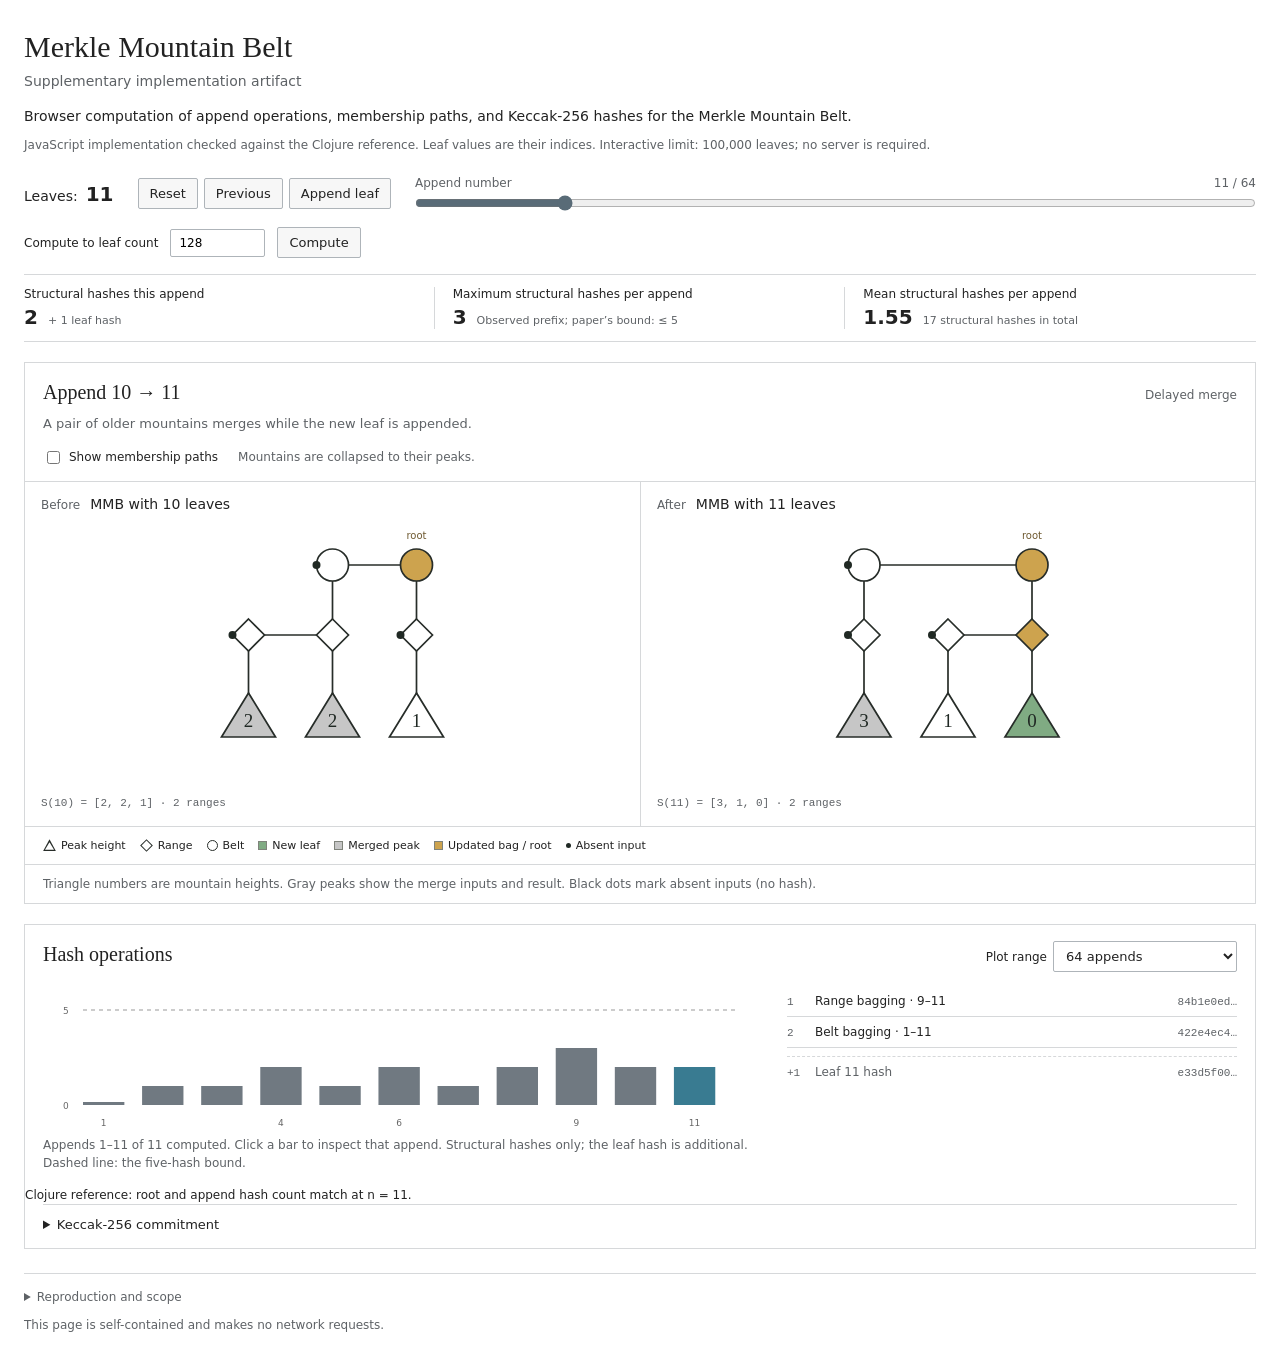
